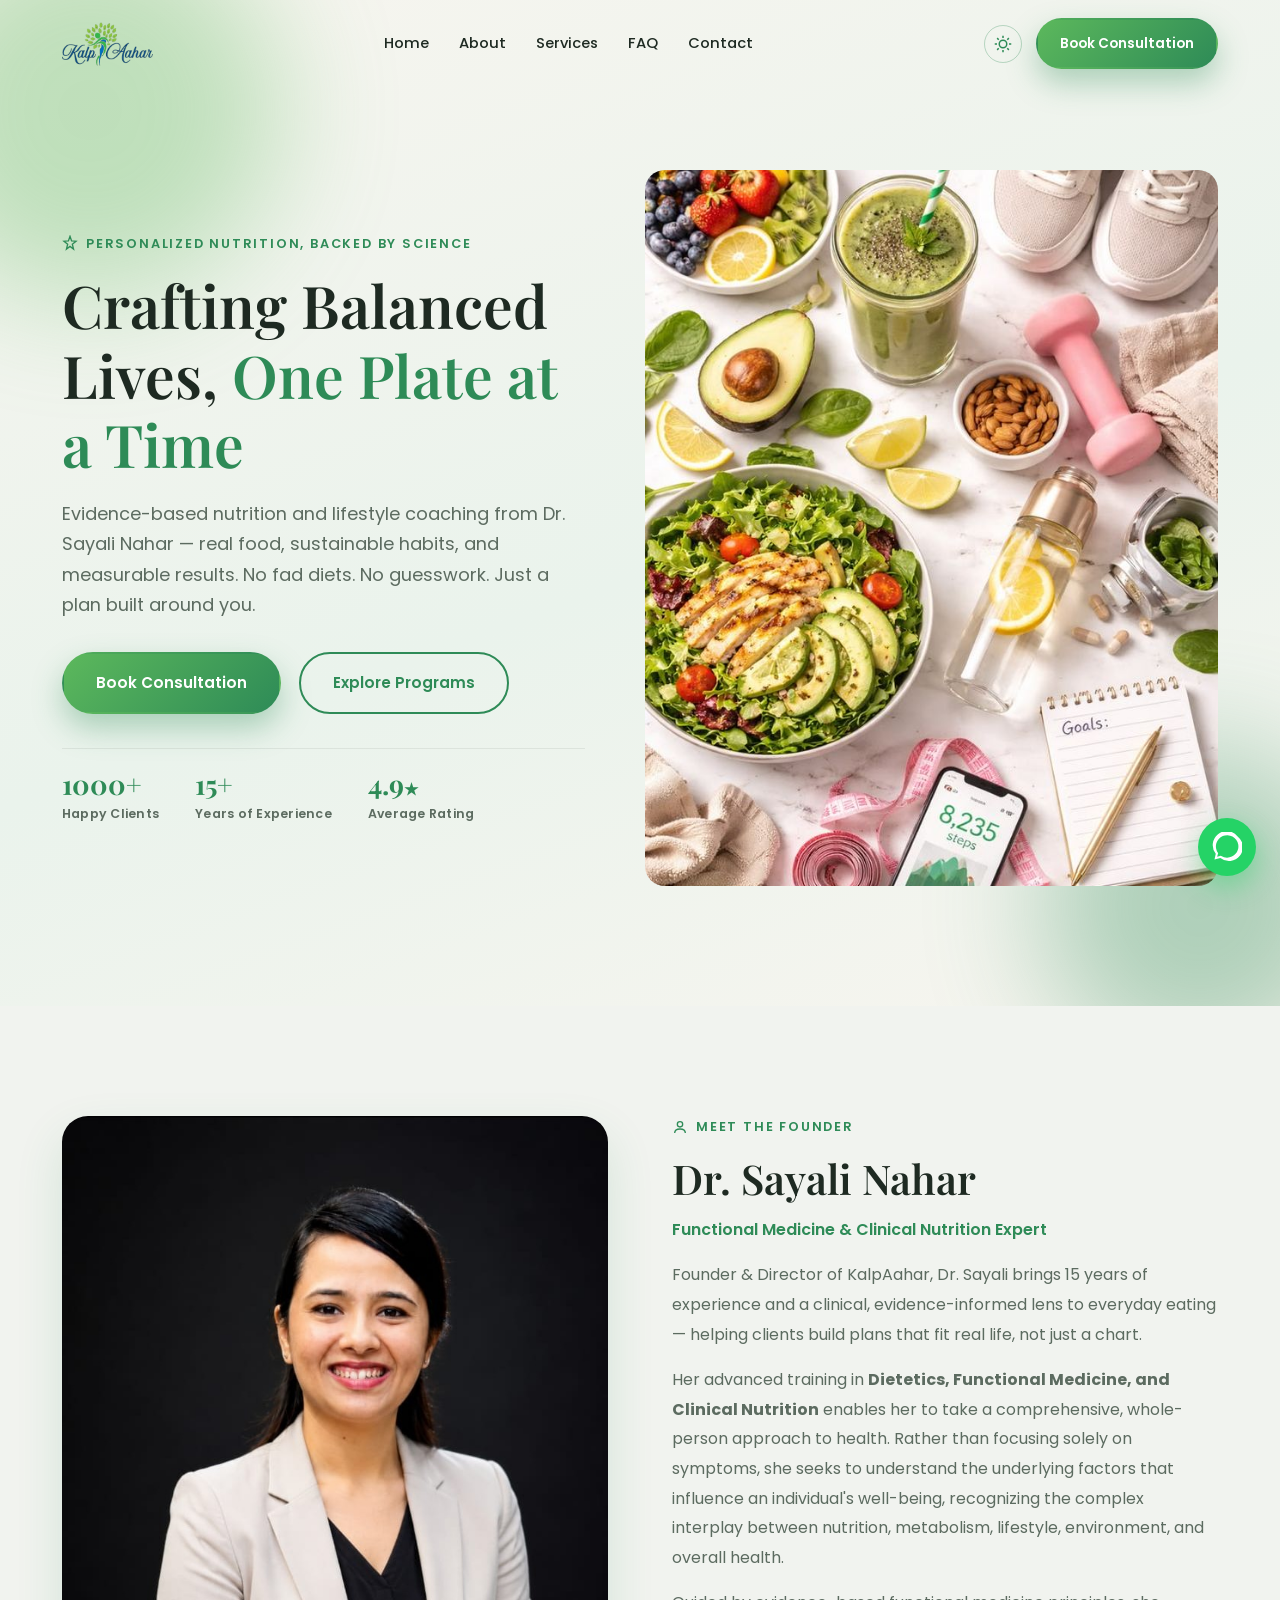
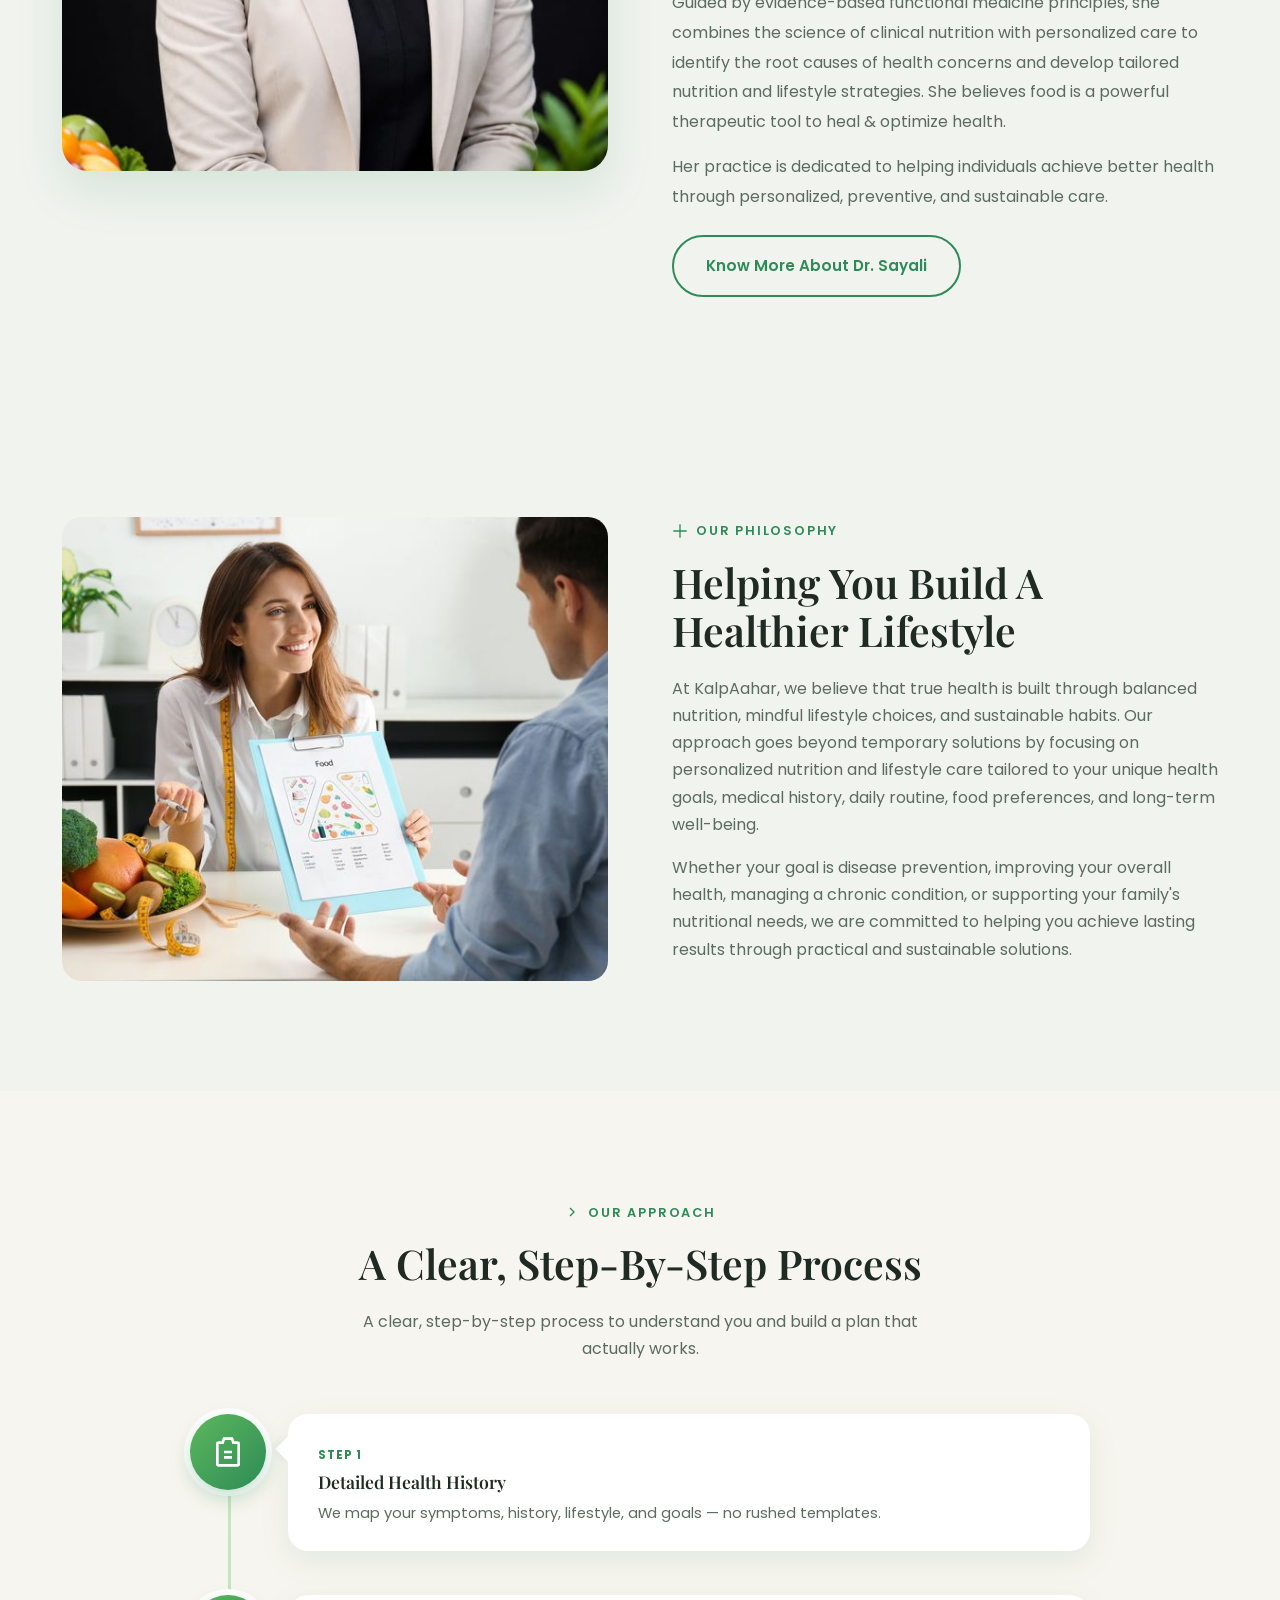
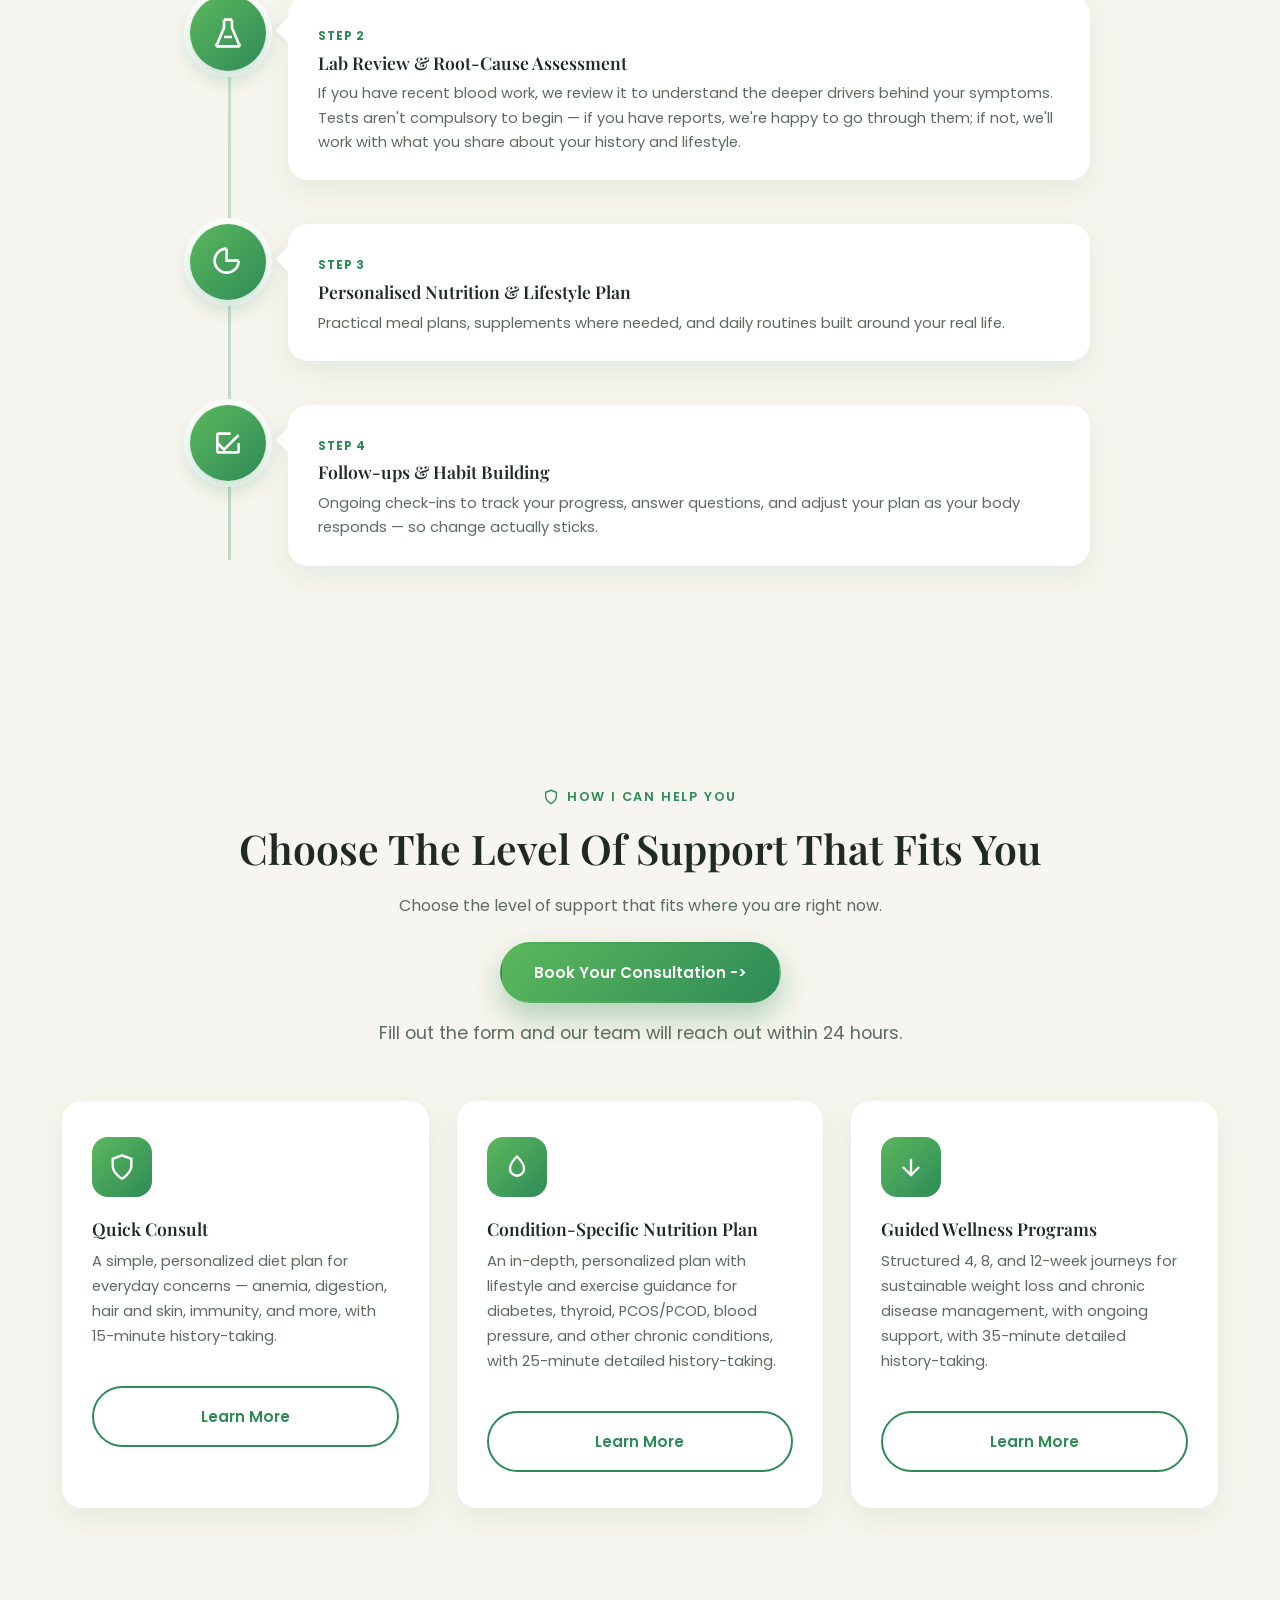
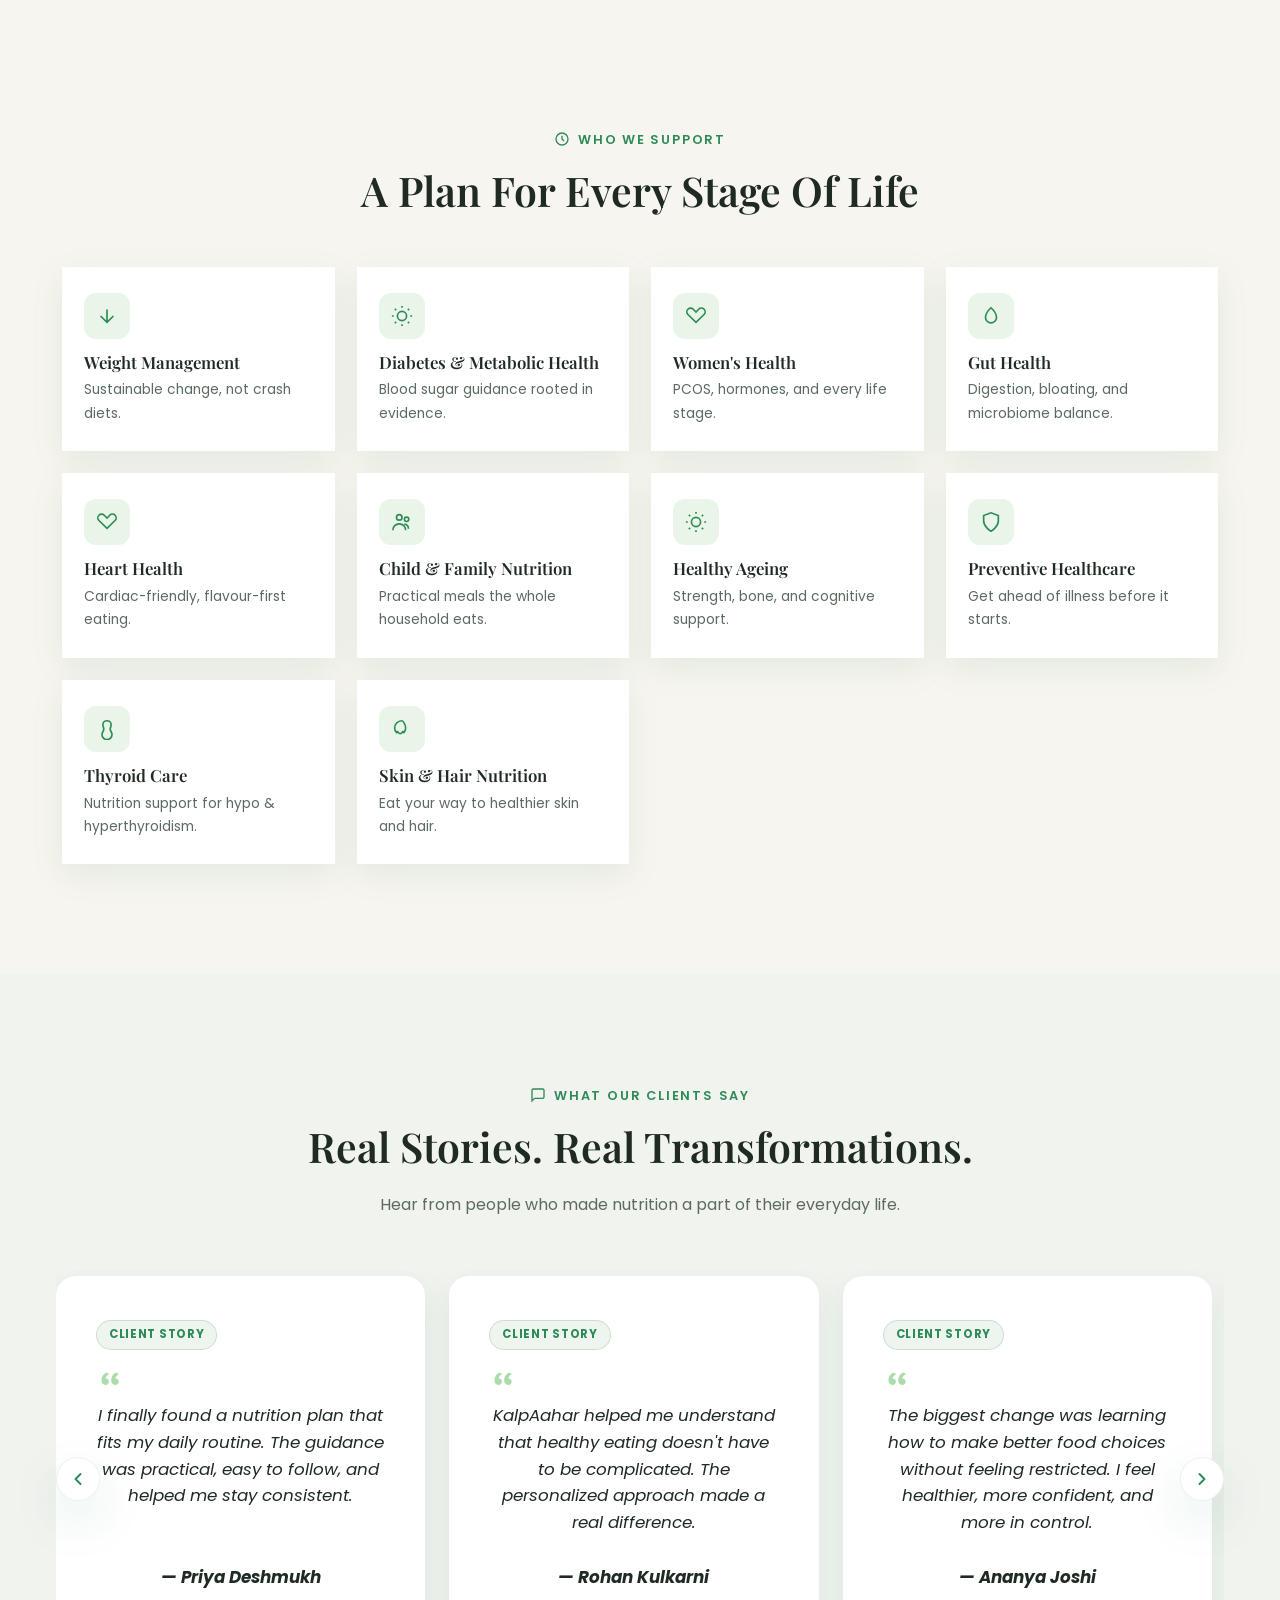
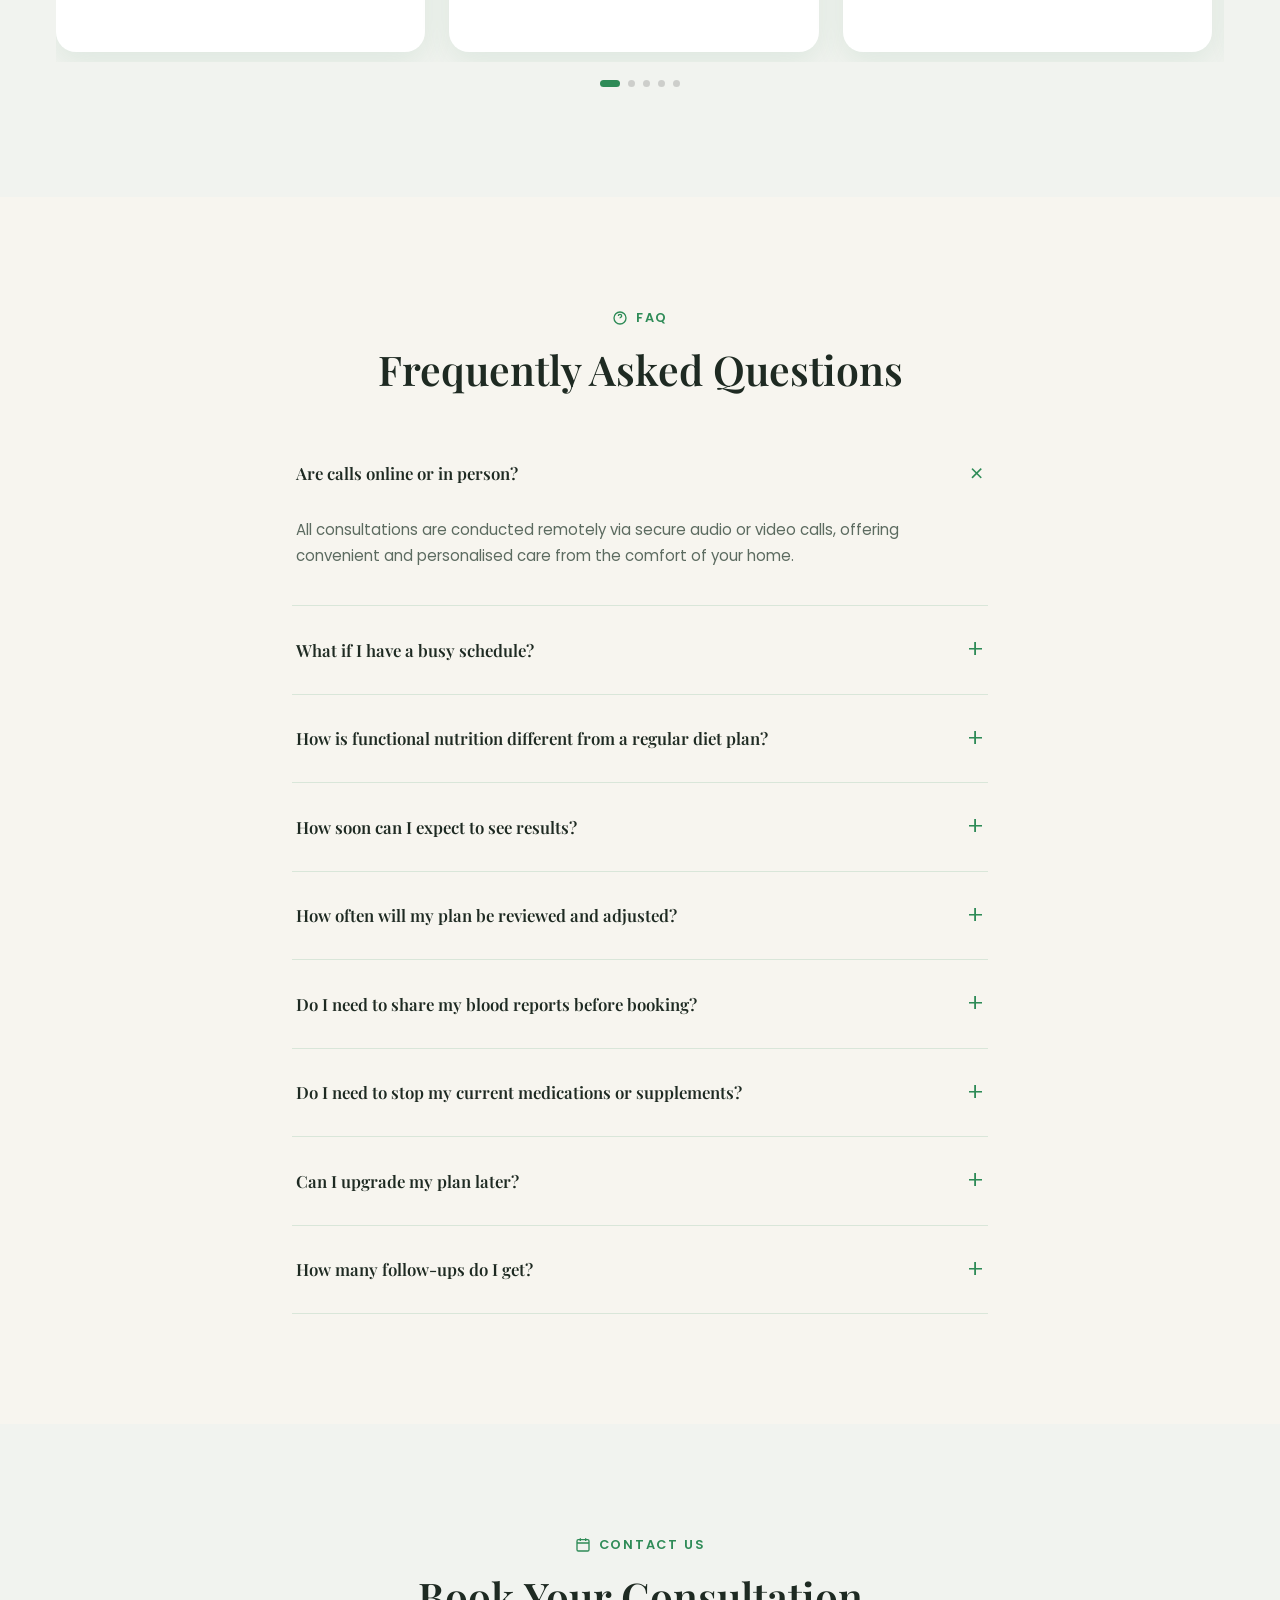
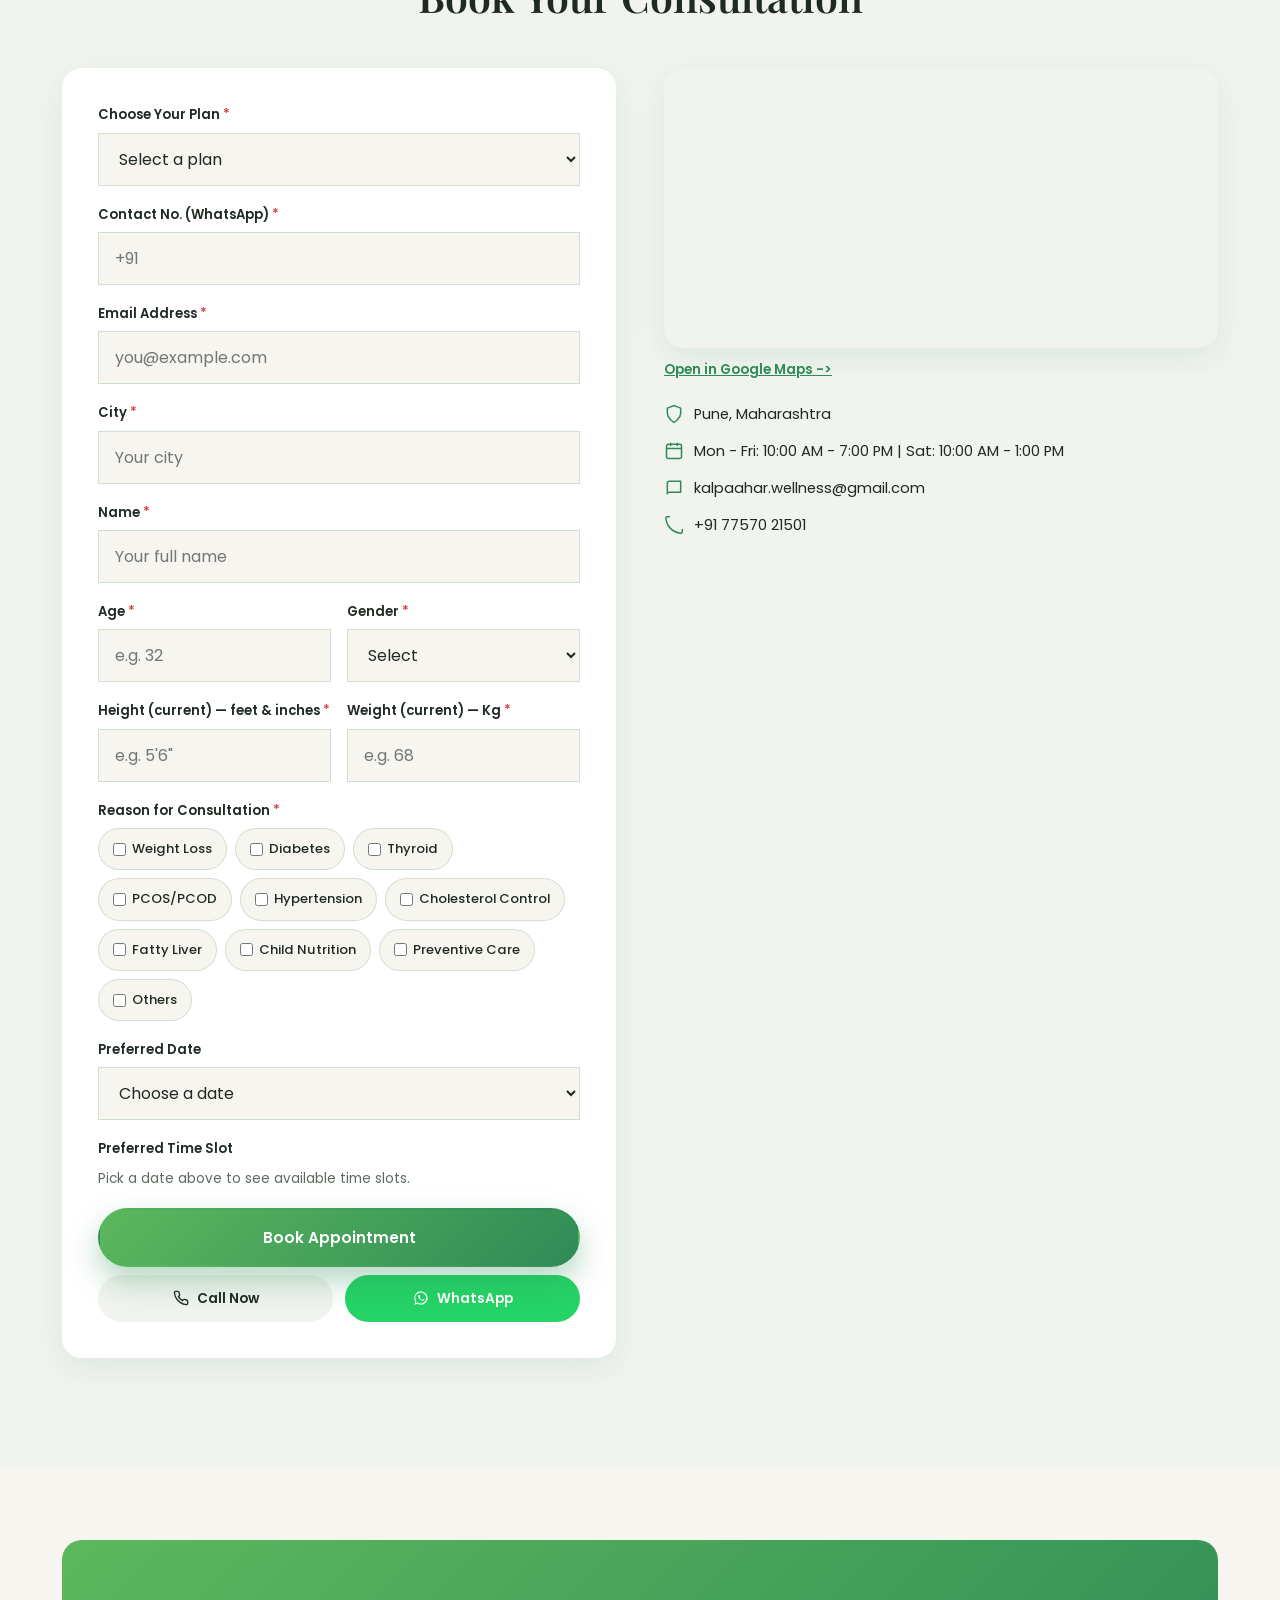
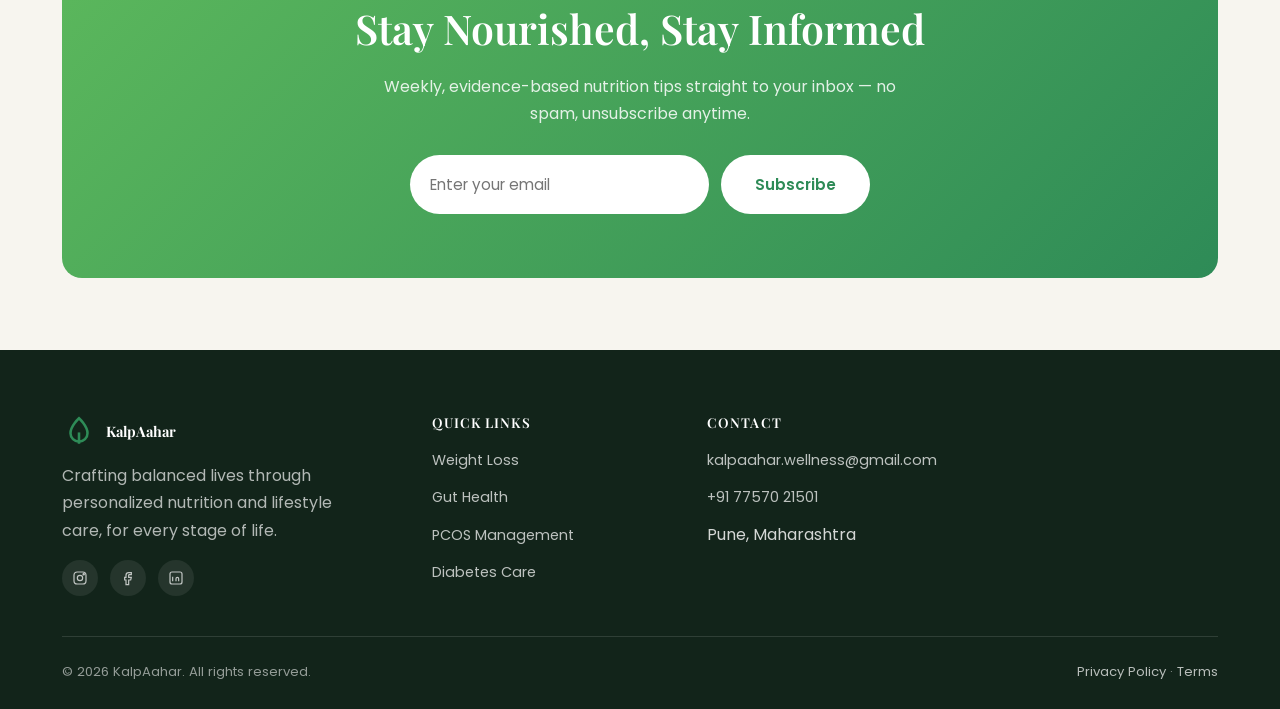
==== index.html @ 69e4af53 "Fix mobile contact button spacing" ====
﻿<!DOCTYPE html>
<html lang="en">
<head>
<meta name="google-site-verification" content="obpzUJVctP7JI_x7yVtyXcJ7GNA98G1rPqeov-I59ZY" />
<meta charset="UTF-8">
<meta name="viewport" content="width=device-width, initial-scale=1.0">
<title>KalpAahar | Dr. Sayali Nahar | Clinical Nutrition &amp; Lifestyle Care in Pune</title>
<meta name="description" content="KalpAahar, led by Dr. Sayali Nahar, offers personalized clinical nutrition and lifestyle care in Pune for weight management, PCOS, diabetes, thyroid, gut health and women's health.">
<meta name="theme-color" content="#2E8B57">
<link rel="preconnect" href="https://fonts.googleapis.com">
<link href="https://fonts.googleapis.com/css2?family=Playfair+Display:ital,wght@0,500;0,600;0,700;1,600&family=Poppins:wght@300;400;500;600;700&display=swap" rel="stylesheet">
<style>
/* =========================================================
   KALPAAHAR &#8212; Premium Wellness Clinic Template
   Palette: soft green + emerald + beige, glassmorphism, 20px radius
   Display: Playfair Display | Body: Poppins
   ========================================================= */
:root{
  --green:#5CB85C;
  --emerald:#2E8B57;
  --beige:#F7F5EF;
  --grey:#F1F3EF;
  --ink:#1E2A22;
  --ink-soft:#5C6B60;
  --white:#FFFFFF;
  --radius:20px;
  --shadow:0 20px 48px rgba(46,139,87,0.14);
  --shadow-soft:0 10px 30px rgba(46,139,87,0.10);
  --glass:rgba(255,255,255,0.55);
  --glass-border:rgba(255,255,255,0.65);
  --bg:var(--beige);
  --surface:var(--white);
  --surface-alt:var(--grey);
  --maxw:1220px;
  color-scheme: light;
}
[data-theme="dark"]{
  --bg:#0f1710;
  --surface:#152119;
  --surface-alt:#111a14;
  --ink:#EAF2EA;
  --ink-soft:#A9BCAC;
  --glass:rgba(255,255,255,0.06);
  --glass-border:rgba(255,255,255,0.10);
  --shadow:0 20px 48px rgba(0,0,0,0.45);
  color-scheme: dark;
}
*,*::before,*::after{ box-sizing:border-box; }
html{ scroll-behavior:auto; }
body{
  margin:0; background:var(--bg); color:var(--ink);
  font-family:'Poppins',sans-serif; line-height:1.7; font-size:16px;
  transition:background .35s ease, color .35s ease;
  -webkit-font-smoothing:antialiased;
}
img{ max-width:100%; display:block; }
a{ color:inherit; text-decoration:none; }
ul{ list-style:none; margin:0; padding:0; }
h1,h2,h3,h4{ font-family:'Playfair Display',serif; color:var(--ink); line-height:1.18; margin:0 0 .5em; font-weight:600; }
h1{ font-size:clamp(2.4rem,4.6vw,3.8rem); }
h2{ font-size:clamp(1.9rem,3.2vw,2.7rem); }
h3{ font-size:1.3rem; }
p{ margin:0 0 1em; color:var(--ink-soft); }
.container{ max-width:var(--maxw); margin:0 auto; padding:0 32px; }
section{ padding:110px 0; position:relative; overflow:hidden; }
section.tight{ padding:72px 0; }
@media (max-width:768px){
  .container{ padding:0 20px; }
  section{ padding:64px 0; }
  section.tight{ padding:44px 0; }
}
@media (max-width:480px){
  .container{ padding:0 16px; }
  section{ padding:48px 0; }
}
.section-alt{ background:var(--surface-alt); }
.eyebrow{ display:inline-flex; align-items:center; gap:8px; font-weight:600; font-size:.8rem; letter-spacing:.14em; text-transform:uppercase; color:var(--emerald); margin-bottom:16px; }
.eyebrow svg{ width:16px; height:16px; }
.lede{ font-size:1.1rem; max-width:600px; color:var(--ink-soft); }
.center{ text-align:center; }
.center .lede{ margin-left:auto; margin-right:auto; }
/* ---------- buttons ---------- */
.btn{
  position:relative; overflow:hidden;
  display:inline-flex; align-items:center; gap:10px;
  padding:16px 32px; border-radius:999px; font-weight:600; font-size:.95rem;
  border:2px solid transparent; cursor:pointer; font-family:'Poppins',sans-serif;
  transition:transform .25s ease, box-shadow .25s ease, background .25s ease, color .25s ease;
}
.btn:hover{ transform:translateY(-3px); }
.btn-primary{ background:linear-gradient(135deg,var(--green),var(--emerald)); color:#fff; box-shadow:0 14px 30px rgba(46,139,87,.35); }
.btn-primary:hover{ box-shadow:0 18px 38px rgba(46,139,87,.45); }
.btn-outline{ background:transparent; border-color:var(--emerald); color:var(--emerald); }
.btn-outline:hover{ background:var(--emerald); color:#fff; }
.btn-outline-light{ background:transparent; border-color:rgba(255,255,255,.6); color:#fff; }
.btn-outline-light:hover{ background:rgba(255,255,255,.15); }
.btn-block{ width:100%; justify-content:center; }
.ripple{ position:absolute; border-radius:50%; background:rgba(255,255,255,.5); transform:scale(0); animation:rippleAnim .6s ease-out; pointer-events:none; }
@keyframes rippleAnim{ to{ transform:scale(3); opacity:0; } }
/* ---------- Know More full page ---------- */
.know-more-page{
  display:none; position:fixed; inset:0; z-index:999;
  background:var(--bg,#fff); overflow-y:auto; -webkit-overflow-scrolling:touch;
}
.know-more-page.open{ display:block; }
.km-page-inner{ max-width:820px; margin:0 auto; padding:120px 24px 80px; }
.km-page-inner .checklist li,
.km-page-inner .doctor-affil,
.km-page-inner .doctor-cred-strip .cred{ opacity:1; transform:none; }
/* ---------- award pics on main page ---------- */
.award-pics-main{ margin-top:28px; }
.award-pics-grid{ display:grid; grid-template-columns:1fr 1fr; gap:20px; margin-top:16px; }
.award-pics-grid .img-wrap{ aspect-ratio:4/3.6; border-radius:var(--radius,14px); box-shadow:var(--shadow-soft); }
.award-pics-grid img{ width:100%; height:100%; object-fit:cover; border-radius:var(--radius,14px); display:block; }
@media (max-width:640px){ .award-pics-grid{ grid-template-columns:1fr; } .award-pics-grid .img-wrap{ aspect-ratio:4/3; } }
/* ---------- glass card ---------- */
.glass{
  background:var(--glass); backdrop-filter:blur(16px); -webkit-backdrop-filter:blur(16px);
  border:1px solid var(--glass-border); border-radius:var(--radius); box-shadow:var(--shadow-soft);
}
/* ---------- reveal animations ---------- */
.reveal{ opacity:1; transform:none; transition:opacity .8s cubic-bezier(.2,.7,.2,1), transform .8s cubic-bezier(.2,.7,.2,1); }
.reveal-left{ opacity:1; transform:none; transition:opacity .8s ease, transform .8s ease; }
.reveal-right{ opacity:1; transform:none; transition:opacity .8s ease, transform .8s ease; }
html.js-anim .reveal{ opacity:0; transform:translateY(34px); }
html.js-anim .reveal-left{ opacity:0; transform:translateX(-50px); }
html.js-anim .reveal-right{ opacity:0; transform:translateX(50px); }
.reveal.in-view, .reveal-left.in-view, .reveal-right.in-view{ opacity:1!important; transform:none!important; }
/* ---------- image skeleton / lazy ---------- */
.img-wrap{ position:relative; overflow:hidden; background:var(--grey); border-radius:var(--radius); }
html.js-anim .img-wrap:not(.loaded){ background:linear-gradient(90deg,var(--grey) 25%,#e7ebe4 37%,var(--grey) 63%); background-size:400% 100%; animation:shimmer 1.4s ease infinite; }
.img-wrap.loaded{ animation:none; background:none; }
.img-wrap img{ width:100%; height:100%; object-fit:cover; opacity:1; transition:opacity .5s ease, transform .6s ease; }
html.js-anim .img-wrap img{ opacity:0; }
html.js-anim .img-wrap.loaded img{ opacity:1; }
.img-wrap.zoom:hover img{ transform:scale(1.08); }
@keyframes shimmer{ 0%{ background-position:200% 0; } 100%{ background-position:-200% 0; } }
/* ---------- floating blobs ---------- */
.blob{ position:absolute; border-radius:50%; filter:blur(60px); opacity:.35; z-index:0; animation:floatBlob 9s ease-in-out infinite; }
@keyframes floatBlob{ 0%,100%{ transform:translate(0,0) scale(1); } 50%{ transform:translate(20px,-24px) scale(1.08); } }
/* ---------- header ---------- */
header.site-header{
  position:fixed; top:0; left:0; right:0; z-index:1250;
  padding:18px 0; transition:background .35s ease, box-shadow .35s ease, padding .3s ease;
  background:transparent;
}
header.site-header.scrolled{ background:var(--glass); backdrop-filter:blur(16px); box-shadow:0 6px 24px rgba(30,42,34,.08); padding:12px 0; }
.nav-wrap{ display:flex; align-items:center; justify-content:space-between; }
.brand{ display:flex; align-items:center; gap:10px; font-family:'Playfair Display',serif; font-weight:700; font-size:1.4rem; color:var(--ink); }
.brand svg{ width:34px; height:34px; color:var(--emerald); }
.nav-links{ display:flex; align-items:center; gap:30px; }
.nav-links a{ font-size:.92rem; font-weight:500; color:var(--ink); position:relative; padding:4px 0; }
.nav-links a::after{ content:''; position:absolute; left:0; bottom:-2px; width:0; height:2px; background:var(--emerald); transition:width .25s ease; }
.nav-links a:hover::after{ width:100%; }
.nav-right{ display:flex; align-items:center; gap:14px; }
.theme-toggle{ width:38px; height:38px; border-radius:50%; border:1.5px solid rgba(46,139,87,.3); background:transparent; display:flex; align-items:center; justify-content:center; cursor:pointer; color:var(--emerald); }
.nav-toggle{ display:none; background:none; border:none; cursor:pointer; width:32px; height:24px; position:relative; z-index:1201; }
.nav-check{ display:none; }
.nav-toggle span{ position:absolute; left:0; right:0; height:2.4px; background:var(--ink); border-radius:2px; transition:all .3s ease; }
.nav-toggle span:nth-child(1){ top:0; } .nav-toggle span:nth-child(2){ top:10px; } .nav-toggle span:nth-child(3){ top:20px; }
.nav-toggle.active span:nth-child(1){ top:10px; transform:rotate(45deg); }
.nav-toggle.active span:nth-child(2){ opacity:0; }
.nav-toggle.active span:nth-child(3){ top:10px; transform:rotate(-45deg); }
#navCheck:checked ~ header .nav-toggle span:nth-child(1){ top:10px; transform:rotate(45deg); }
#navCheck:checked ~ header .nav-toggle span:nth-child(2){ opacity:0; }
#navCheck:checked ~ header .nav-toggle span:nth-child(3){ top:10px; transform:rotate(-45deg); }
/* ---------- mobile slide-in menu ---------- */
.mobile-nav-overlay{
  position:fixed; inset:0; background:rgba(0,0,0,.4);
  opacity:0; visibility:hidden; transition:opacity .35s ease, visibility .35s ease;
  z-index:1198;
}
.mobile-nav-overlay.open{ opacity:1; visibility:visible; }
#navCheck:checked ~ .mobile-nav-overlay{ opacity:1; visibility:visible; }
.mobile-nav{
  position:fixed; top:0; right:0; height:100%; width:min(78vw,320px);
  background:var(--surface); z-index:1199;
  transform:translateX(100%);
  transition:transform .35s cubic-bezier(.4,0,.2,1);
  box-shadow:-8px 0 30px rgba(0,0,0,.15);
  display:flex; flex-direction:column;
  padding:90px 0 30px;
  overflow-y:auto;
}
.mobile-nav.open{ transform:translateX(0); }
#navCheck:checked ~ #mobileNav{ transform:translateX(0); }
#navCheck:checked ~ #mobileNav a{ opacity:1; transform:translateX(0); }
.mobile-nav a{
  padding:16px 32px; font-size:1rem; font-weight:500; color:var(--ink);
  border-bottom:1px solid rgba(0,0,0,.06);
  opacity:0; transform:translateX(20px);
  transition:opacity .35s ease, transform .35s ease;
}
.mobile-nav.open a{ opacity:1; transform:translateX(0); }
.mobile-nav.open a:nth-child(1){ transition-delay:.05s; }
.mobile-nav.open a:nth-child(2){ transition-delay:.1s; }
.mobile-nav.open a:nth-child(3){ transition-delay:.15s; }
.mobile-nav.open a:nth-child(4){ transition-delay:.2s; }
.mobile-nav.open a:nth-child(5){ transition-delay:.25s; }
.mobile-nav.open a:nth-child(6){ transition-delay:.3s; }
.mobile-nav.open a:nth-child(7){ transition-delay:.35s; }
.mobile-nav.open a:nth-child(8){ transition-delay:.4s; }
.mobile-nav.open a:nth-child(9){ transition-delay:.45s; }
@media (max-width:980px){
  .nav-links{ display:none; }
  .nav-toggle{ display:block; }
  .nav-right .btn.btn-primary{ display:none; }
}
@media (min-width:981px){
  .mobile-nav, .mobile-nav-overlay{ display:none; }
}
/* ---------- hero ---------- */
.hero{ padding:170px 0 120px; background:linear-gradient(160deg,var(--beige) 0%,#EAF3EC 55%,var(--beige) 100%); }
[data-theme="dark"] .hero{ background:linear-gradient(160deg,var(--bg) 0%,#132018 55%,var(--bg) 100%); }
.hero .container{ display:grid; grid-template-columns:1.05fr .95fr; gap:60px; align-items:center; position:relative; z-index:1; }
.hero h1{ margin-bottom:20px; }
.hero h1 em{ font-style:italic; color:var(--emerald); }
.hero-ctas{ display:flex; gap:18px; margin:32px 0 8px; flex-wrap:wrap; }
.hero-art{ position:relative; }
.hero-art .img-wrap{ aspect-ratio:4/5; }
.floating-card{
  position:absolute; display:flex; align-items:center; gap:12px; padding:14px 18px;
  border-radius:var(--radius-sm); font-size:.85rem; font-weight:600; color:var(--ink);
  animation:floatCard 5s ease-in-out infinite;
}
.floating-card svg{ width:20px; height:20px; color:var(--green); flex-shrink:0; }
.fc-1{ top:8%; left:-8%; animation-delay:0s; }
.fc-2{ bottom:22%; right:-10%; animation-delay:1.2s; }
.fc-3{ bottom:4%; left:2%; animation-delay:2.4s; }
@keyframes floatCard{ 0%,100%{ transform:translateY(0); } 50%{ transform:translateY(-12px); } }
@media (max-width:980px){
  .hero .container{ grid-template-columns:1fr; }
  .hero-art{ order:-1; max-width:380px; margin:0 auto 30px; }
  .floating-card{ position:static; margin:8px auto; width:fit-content; animation:none; }
  .fc-1,.fc-2,.fc-3{ position:static; }
}
@media (max-width:768px){
  .hero{ padding:96px 0 50px; }
}
@media (max-width:480px){
  .hero{ padding:88px 0 40px; }
  .hero-ctas .btn{ width:100%; justify-content:center; }
}
/* ---------- trust strip ---------- */
.trust-row{ display:grid; grid-template-columns:repeat(5,1fr); gap:24px; }
.trust-item{ display:flex; flex-direction:column; align-items:center; text-align:center; gap:12px; }
.trust-icon{ width:58px; height:58px; border-radius:50%; background:var(--surface-alt); display:flex; align-items:center; justify-content:center; color:var(--emerald); }
.trust-icon svg{ width:26px; height:26px; }
.trust-item span{ font-size:.86rem; font-weight:600; color:var(--ink); }
@media (max-width:900px){ .trust-row{ grid-template-columns:repeat(2,1fr); } }
/* ---------- about ---------- */
.two-col{ display:grid; grid-template-columns:1fr 1fr; gap:64px; align-items:center; }
.two-col .img-wrap{ aspect-ratio:4/3.4; }
.feature-mini-grid{ display:grid; grid-template-columns:repeat(2,1fr); gap:18px; margin:28px 0; }
.feature-mini{ padding:20px; border-radius:var(--radius-sm); background:var(--surface-alt); display:flex; align-items:flex-start; gap:12px; }
.feature-mini svg{ width:22px; height:22px; color:var(--green); flex-shrink:0; margin-top:2px; }
.feature-mini strong{ font-size:.92rem; display:block; color:var(--ink); }
@media (max-width:900px){ .two-col{ grid-template-columns:1fr; } .feature-mini-grid{ grid-template-columns:1fr; } }
/* ---------- services ---------- */
.service-grid{ display:grid; grid-template-columns:repeat(3,1fr); gap:28px; }
.service-card{ background:var(--surface); border-radius:var(--radius); padding:36px 30px; box-shadow:var(--shadow-soft); transition:transform .3s ease, box-shadow .3s ease; }
.service-card:hover{ transform:translateY(-8px); box-shadow:var(--shadow); }
.service-icon{ width:60px; height:60px; border-radius:16px; background:linear-gradient(135deg,var(--green),var(--emerald)); display:flex; align-items:center; justify-content:center; margin-bottom:22px; }
.service-icon svg{ width:28px; height:28px; color:#fff; }
.service-card h3{ font-size:1.1rem; }
.service-card p{ font-size:.92rem; }
.service-card a.link{ display:inline-flex; align-items:center; gap:6px; font-weight:600; color:var(--emerald); font-size:.88rem; margin-top:6px; }
/* Condition tag chips inside service cards */
.service-tags{ display:flex; flex-wrap:wrap; gap:8px; margin-top:18px; }
.service-tags span{ background:rgba(46,125,50,.08); color:var(--emerald); border:1px solid rgba(46,125,50,.18); font-size:.76rem; font-weight:600; padding:5px 12px; border-radius:999px; white-space:nowrap; }
.service-includes{ font-size:.82rem; font-weight:700; color:var(--emerald); text-transform:uppercase; letter-spacing:.04em; margin-top:20px; margin-bottom:6px; }
.service-includes-text{ font-size:.88rem; color:var(--ink-soft,#555); margin-bottom:4px; }
.service-forwho{ font-size:.82rem; font-weight:700; color:var(--emerald); text-transform:uppercase; letter-spacing:.04em; margin-top:18px; margin-bottom:8px; }
.service-list{ list-style:none; margin:0; padding:0; display:flex; flex-direction:column; gap:6px; }
.service-list li{ font-size:.88rem; padding-left:20px; position:relative; line-height:1.4; }
.service-list li::before{ content:""; position:absolute; left:0; top:.55em; width:7px; height:7px; border-radius:50%; background:var(--green); }
.service-duration{ font-size:.85rem; font-weight:600; margin-top:16px; color:var(--ink); }
.service-pricing-list li{ padding-left:0; display:flex; align-items:center; justify-content:space-between; gap:12px; font-weight:600; }
.service-pricing-list li::before{ content:none; }
.service-price-inline{ color:var(--emerald); font-weight:800; white-space:nowrap; }
.service-pricing-list li em{ font-style:normal; font-weight:500; font-size:.78rem; color:var(--ink-soft,#666); }
.service-card .btn{ margin-top:22px; width:100%; justify-content:center; }
.service-price{ font-size:1.3rem; font-weight:800; color:var(--emerald); margin:4px 0 10px; }
.service-price span{ font-size:.78rem; font-weight:600; color:var(--ink-soft,#666); text-transform:none; letter-spacing:0; margin-left:6px; }
/* Carousel wrapper + arrows (mobile/tablet swipe view) */
.service-carousel-wrap{ position:relative; }
.carousel-arrow{ display:none; position:absolute; top:50%; transform:translateY(-50%); width:44px; height:44px; border-radius:50%; background:#fff; box-shadow:var(--shadow); border:1px solid rgba(0,0,0,.06); align-items:center; justify-content:center; cursor:pointer; z-index:5; transition:background .2s ease; }
.carousel-arrow:hover{ background:#f4f4f4; }
.carousel-arrow svg{ width:20px; height:20px; color:var(--emerald); }
.carousel-arrow.prev{ left:-6px; }
.carousel-arrow.next{ right:-6px; }
.service-dots{ display:none; justify-content:center; gap:8px; margin-top:18px; }
.service-dots span{ width:7px; height:7px; border-radius:50%; background:rgba(0,0,0,.15); transition:background .2s ease, width .2s ease; }
.service-dots span.active{ background:var(--emerald); width:20px; border-radius:4px; }
/* Testimonials &#8212; swipeable on all screen sizes */
.testi-carousel-wrap{ position:relative; }
.testi-carousel-wrap .carousel-arrow{ display:flex; }
.testi-grid{
  display:flex;
  overflow-x:auto;
  scroll-snap-type:x mandatory;
  gap:24px;
  padding:6px 6px 10px;
  margin:0 -6px;
  -webkit-overflow-scrolling:touch;
  scrollbar-width:none;
}
.testi-grid::-webkit-scrollbar{ display:none; }
.testi-card{
  flex:0 0 calc(33.333% - 16px); scroll-snap-align:start;
  background:var(--surface); border-radius:var(--radius); padding:34px 30px; box-shadow:var(--shadow-soft);
  display:flex; flex-direction:column; transition:transform .3s ease, box-shadow .3s ease;
}
.testi-card:hover{ transform:translateY(-6px); box-shadow:var(--shadow); }
.testi-label{ font-size:.72rem; font-weight:700; text-transform:uppercase; letter-spacing:.06em; color:var(--emerald); background:rgba(46,125,50,.08); border:1px solid rgba(46,125,50,.18); border-radius:999px; padding:4px 12px; display:inline-block; width:fit-content; }
.testi-quote{ width:26px; height:26px; color:var(--green); opacity:.5; margin-top:16px; }
.testi-text{ font-size:.94rem; line-height:1.6; font-style:italic; margin-top:10px; flex:1; }
.testi-name{ font-size:.85rem; font-weight:700; color:var(--emerald); margin-top:18px; }
#testiDots{ display:flex; }
@media (max-width:980px){
  .testi-card{ flex:0 0 calc(50% - 12px); }
}
@media (max-width:620px){
  .testi-card{ flex:0 0 100%; padding:28px 24px; }
}
@media (max-width:980px){ .service-grid{ grid-template-columns:1fr 1fr; } }
@media (max-width:620px){
  .service-grid{
    display:flex;
    grid-template-columns:none;
    overflow-x:auto;
    scroll-snap-type:x mandatory;
    gap:16px;
    padding:6px 6px 10px;
    margin:0 -6px;
    -webkit-overflow-scrolling:touch;
    scrollbar-width:none;
  }
  .service-grid::-webkit-scrollbar{ display:none; }
  .service-grid .service-card{ flex:0 0 100%; scroll-snap-align:center; padding:30px 24px; }
  .service-carousel-wrap .carousel-arrow{ display:flex; }
  .service-dots{ display:flex; }
}
/* Our Approach &#8212; vertical timeline */
.approach-timeline{ position:relative; max-width:900px; margin:0 auto; }
.approach-timeline::before{
  content:''; position:absolute; top:6px; bottom:6px; left:38px;
  width:3px; border-radius:3px; background:linear-gradient(180deg,var(--green),var(--emerald));
  opacity:.28;
}
.approach-row{ position:relative; display:grid; grid-template-columns:76px 1fr; align-items:start; margin-bottom:44px; }
.approach-row:last-child{ margin-bottom:0; }
.approach-icon-wrap{ position:relative; z-index:1; display:flex; justify-content:center; }
.approach-icon{
  width:76px; height:76px; border-radius:50%;
  background:linear-gradient(135deg,var(--green),var(--emerald)); color:#fff;
  display:flex; align-items:center; justify-content:center;
  box-shadow:0 8px 20px rgba(46,139,87,.28), 0 0 0 6px var(--surface);
  transition:transform .3s ease;
}
.approach-icon svg{ width:32px; height:32px; }
.approach-row:hover .approach-icon{ transform:scale(1.08) rotate(-4deg); }
.approach-content{
  background:var(--surface); border-radius:var(--radius); padding:26px 30px;
  box-shadow:var(--shadow-soft); margin-left:22px; position:relative;
  transition:transform .3s ease, box-shadow .3s ease;
}
.approach-content::before{
  content:''; position:absolute; top:26px; left:-9px; width:18px; height:18px;
  background:var(--surface); transform:rotate(45deg); box-shadow:-3px 3px 6px rgba(0,0,0,.04);
}
.approach-row:hover .approach-content{ transform:translateX(6px); box-shadow:var(--shadow); }
.approach-step-label{
  display:inline-block; font-size:.72rem; font-weight:700; letter-spacing:.08em; text-transform:uppercase;
  color:var(--emerald); margin-bottom:6px;
}
.approach-content h3{ font-size:1.1rem; margin-bottom:8px; }
.approach-content p{ font-size:.92rem; color:var(--ink-soft); line-height:1.65; margin:0; }
@media (max-width:620px){
  .approach-timeline::before{ left:28px; }
  .approach-row{ grid-template-columns:56px 1fr; margin-bottom:32px; }
  .approach-icon{ width:56px; height:56px; box-shadow:0 6px 14px rgba(46,139,87,.25), 0 0 0 4px var(--surface); }
  .approach-icon svg{ width:24px; height:24px; }
  .approach-content{ padding:20px 20px; margin-left:14px; }
  .approach-content::before{ top:20px; }
}
/* ---------- how it works steps ---------- */
.step-grid{ display:grid; grid-template-columns:repeat(3,1fr); gap:36px; text-align:center; }
.step-num{ width:52px; height:52px; border-radius:50%; background:linear-gradient(135deg,var(--green),var(--emerald)); color:#fff; display:flex; align-items:center; justify-content:center; font-family:'Playfair Display',serif; font-weight:700; font-size:1.2rem; margin:0 auto 18px; box-shadow:0 10px 22px rgba(46,139,87,.3); }
.step-grid h3{ margin-bottom:8px; }
.step-grid p{ font-size:.92rem; max-width:280px; margin:0 auto; }
@media (max-width:820px){ .step-grid{ grid-template-columns:1fr; } }
/* ---------- who we support grid ---------- */
.support-grid{ display:grid; grid-template-columns:repeat(4,1fr); gap:22px; }
.support-card{ background:var(--surface); border-radius:var(--radius-sm); padding:26px 22px; box-shadow:var(--shadow-soft); transition:transform .3s ease, box-shadow .3s ease; }
.support-card:hover{ transform:translateY(-6px); box-shadow:var(--shadow); }
.support-icon{ width:46px; height:46px; border-radius:12px; background:rgba(92,184,92,.14); display:flex; align-items:center; justify-content:center; margin-bottom:14px; color:var(--emerald); }
.support-icon svg{ width:22px; height:22px; }
.support-card h3{ font-size:1.05rem; margin-bottom:6px; }
.support-card p{ font-size:.86rem; margin:0; }
@media (max-width:980px){ .support-grid{ grid-template-columns:1fr 1fr; } }
@media (max-width:560px){ .support-grid{ grid-template-columns:1fr; } }
/* ---------- why choose us ---------- */
.checklist{ display:grid; gap:14px; margin:24px 0 32px; }
.checklist li{ display:flex; align-items:center; gap:12px; font-weight:500; font-size:.98rem; }
.checklist li svg{ width:22px; height:22px; color:#fff; background:var(--green); border-radius:50%; padding:4px; flex-shrink:0; }
.stats-grid{ display:grid; grid-template-columns:repeat(3,1fr); gap:24px; margin-top:20px; }
.stat-box{ text-align:center; padding:26px 16px; border-radius:var(--radius-sm); background:var(--surface); box-shadow:var(--shadow-soft); }
.stat-num{ font-family:'Playfair Display',serif; font-size:2.4rem; font-weight:700; color:var(--emerald); }
.stat-label{ font-size:.85rem; color:var(--ink-soft); font-weight:600; margin-top:4px; }
@media (max-width:900px){ .stats-grid{ grid-template-columns:1fr; } }
/* ---------- programs / pricing ---------- */
.price-grid{ display:grid; grid-template-columns:repeat(3,1fr); gap:28px; }
.price-card{ position:relative; background:var(--surface); border-radius:var(--radius); padding:40px 32px; box-shadow:var(--shadow-soft); text-align:center; border:2px solid transparent; transition:transform .3s ease, box-shadow .3s ease, border-color .3s ease; }
.price-card:hover{ transform:translateY(-8px); box-shadow:var(--shadow); }
.price-card.popular{ border-color:var(--green); transform:scale(1.04); }
.price-card .badge{ position:absolute; top:-14px; left:50%; transform:translateX(-50%); background:linear-gradient(135deg,var(--green),var(--emerald)); color:#fff; font-size:.72rem; font-weight:700; letter-spacing:.08em; text-transform:uppercase; padding:6px 16px; border-radius:999px; }
.price-amount{ font-family:'Playfair Display',serif; font-size:2.6rem; font-weight:700; color:var(--emerald); margin:16px 0; }
.price-amount span{ font-size:.9rem; color:var(--ink-soft); font-family:'Poppins',sans-serif; font-weight:500; }
.price-card ul{ text-align:left; margin:24px 0; display:grid; gap:10px; }
.price-card ul li{ display:flex; gap:8px; font-size:.9rem; color:var(--ink-soft); }
.price-card ul li svg{ width:18px; height:18px; color:var(--green); flex-shrink:0; }
@media (max-width:980px){ .price-grid{ grid-template-columns:1fr; } .price-card.popular{ transform:none; } }
/* ---------- transformation gallery ---------- */
.ba-slider{ position:relative; max-width:720px; margin:0 auto; border-radius:var(--radius); overflow:hidden; box-shadow:var(--shadow); aspect-ratio:16/10; }
.ba-slider img{ position:absolute; inset:0; width:100%; height:100%; object-fit:cover; }
.ba-after{ clip-path:inset(0 0 0 50%); }
.ba-handle{ position:absolute; top:0; bottom:0; left:50%; width:4px; background:#fff; cursor:ew-resize; transform:translateX(-2px); }
.ba-handle::after{ content:'\21D4'; position:absolute; top:50%; left:50%; transform:translate(-50%,-50%); width:44px; height:44px; background:#fff; border-radius:50%; display:flex; align-items:center; justify-content:center; font-size:20px; color:var(--emerald); box-shadow:var(--shadow-soft); }
.ba-label{ position:absolute; top:14px; padding:5px 12px; background:rgba(0,0,0,.55); color:#fff; font-size:.75rem; font-weight:600; border-radius:6px; letter-spacing:.05em; text-transform:uppercase; }
.ba-label.before{ left:14px; } .ba-label.after{ right:14px; }
.gallery-row{ display:grid; grid-template-columns:repeat(4,1fr); gap:18px; margin-top:40px; }
.gallery-row .img-wrap{ aspect-ratio:1/1; }
@media (max-width:860px){ .gallery-row{ grid-template-columns:repeat(2,1fr); } }
/* ---------- testimonials ---------- */
.testi-slider{ position:relative; max-width:760px; margin:0 auto; overflow:hidden; }
.testi-track{ display:flex; transition:transform .6s cubic-bezier(.2,.7,.2,1); }
.testi-slide{ min-width:100%; padding:0 8px; }
.testi-card{ background:var(--surface); border-radius:var(--radius); padding:44px 40px; box-shadow:var(--shadow-soft); text-align:center; }
.testi-avatar{ width:64px; height:64px; border-radius:50%; margin:0 auto 16px; overflow:hidden; border:3px solid var(--green); }
.testi-avatar img{ width:100%; height:100%; object-fit:cover; }
.testi-stars{ color:var(--green); margin-bottom:14px; letter-spacing:2px; }
.testi-card p{ font-size:1.05rem; font-style:italic; color:var(--ink); }
.testi-name{ font-weight:700; color:var(--emerald); margin-top:10px; }
.testi-dots{ display:flex; justify-content:center; gap:10px; margin-top:24px; }
.testi-dots button{ width:10px; height:10px; border-radius:50%; background:var(--surface-alt); border:none; cursor:pointer; padding:0; }
.testi-dots button.active{ background:var(--green); width:26px; border-radius:6px; transition:width .3s ease; }
/* ---------- blog ---------- */
.blog-grid{ display:grid; grid-template-columns:repeat(3,1fr); gap:28px; }
.blog-card{ background:var(--surface); border-radius:var(--radius); overflow:hidden; box-shadow:var(--shadow-soft); transition:transform .3s ease, box-shadow .3s ease; }
.blog-card:hover{ transform:translateY(-6px); box-shadow:var(--shadow); }
.blog-card .img-wrap{ aspect-ratio:16/11; border-radius:0; }
.blog-body{ padding:24px 26px; }
.blog-tag{ font-size:.72rem; letter-spacing:.1em; text-transform:uppercase; color:var(--emerald); font-weight:700; }
.blog-card h3{ font-size:1.15rem; margin:8px 0 10px; }
.blog-card a.link{ display:inline-flex; align-items:center; gap:6px; font-weight:600; color:var(--emerald); font-size:.88rem; }
@media (max-width:980px){ .blog-grid{ grid-template-columns:1fr 1fr; } }
/* ---------- ebooks ---------- */
.ebook-grid{ display:grid; grid-template-columns:repeat(3,1fr); gap:36px; }
@media (max-width:900px){ .ebook-grid{ grid-template-columns:1fr; } }
.ebook-card{ background:var(--surface); border-radius:var(--radius); padding:24px; box-shadow:var(--shadow-soft); text-align:center; transition:transform .3s ease, box-shadow .3s ease; }
.ebook-card:hover{ transform:translateY(-6px); box-shadow:var(--shadow); }
.ebook-cover{ width:100%; aspect-ratio:3/4.2; border-radius:12px; overflow:hidden; box-shadow:0 10px 24px rgba(0,0,0,.12); margin-bottom:20px; }
.ebook-cover svg{ width:100%; height:100%; display:block; }
.ebook-cover img{ width:100%; height:100%; object-fit:cover; display:block; transition:transform .5s ease; }
.ebook-card:hover .ebook-cover img{ transform:scale(1.05); }
.ebook-card h3{ font-size:1.2rem; margin-bottom:4px; }
.ebook-tagline{ color:var(--green); font-weight:600; font-style:italic; font-size:.88rem; margin-bottom:10px; }
.ebook-desc{ font-size:.9rem; margin-bottom:16px; }
.ebook-price{ font-family:'Playfair Display',serif; font-size:1.6rem; font-weight:700; color:var(--emerald); margin-bottom:16px; }
.ebook-price span{ font-size:.8rem; color:var(--ink-soft); font-family:'Poppins',sans-serif; font-weight:500; }
.ebook-card a.btn-primary {
  background: linear-gradient(135deg, var(--green), var(--emerald)) !important;
  color: #fff !important;
  border: 2px solid transparent !important;
  box-shadow: 0 14px 30px rgba(46,139,87,.35) !important;
}
.ebook-card a.btn-primary:hover {
  background: linear-gradient(135deg, var(--green), var(--emerald)) !important;
  color: #fff !important;
  box-shadow: 0 18px 38px rgba(46,139,87,.45) !important;
}
.ebook-soon{ color:var(--ink-soft); font-weight:600; font-size:.88rem; margin-bottom:16px; display:block; }
@media (max-width:620px){ .blog-grid{ grid-template-columns:1fr; } }
/* ---------- faq ---------- */
.faq-item{ border-bottom:1px solid rgba(46,139,87,.15); }
.faq-item summary{ cursor:pointer; list-style:none; padding:22px 4px; font-family:'Playfair Display',serif; font-weight:600; font-size:1.05rem; display:flex; align-items:center; justify-content:space-between; }
.faq-item summary::-webkit-details-marker{ display:none; }
.faq-item summary::after{ content:'+'; font-size:1.6rem; color:var(--emerald); font-family:'Poppins',sans-serif; font-weight:300; transition:transform .25s ease; }
.faq-item[open] summary::after{ transform:rotate(45deg); }
.faq-item p{ padding:0 4px 22px; font-size:.94rem; }
/* ---------- contact ---------- */
.contact-grid{display:grid !important;grid-template-columns:minmax(0,1fr) minmax(0,1fr) !important;gap:48px !important;align-items:start !important;}

.contact-grid{ display:grid; grid-template-columns:1fr 1fr; gap:48px; align-items:start; }
.form-card{ background:var(--surface); border-radius:var(--radius); padding:36px; box-shadow:var(--shadow-soft); }
.field{ margin-bottom:18px; }
.field-row{ display:grid; grid-template-columns:1fr 1fr; gap:16px; }
@media (max-width:420px){ .field-row{ grid-template-columns:1fr; } }
.field label{ display:block; font-size:.82rem; font-weight:600; margin-bottom:6px; color:var(--ink); }
.field input,.field textarea,.field select{ width:100%; padding:13px 16px; border-radius:var(--radius-sm); border:1.5px solid rgba(46,139,87,.2); font-family:'Poppins',sans-serif; font-size:16px; background:var(--bg); color:var(--ink); }
.field-unit{ display:grid; grid-template-columns:1fr auto; gap:8px; }
.field-unit select{ width:auto; min-width:76px; }
.field textarea{ min-height:110px; resize:vertical; }
.field.error input,.field.error textarea{ border-color:#d64545; }
.field-error{ color:#d64545; font-size:.78rem; margin-top:5px; display:none; }
.field.error .field-error{ display:block; }
.option-group{ display:flex; flex-wrap:wrap; gap:8px; }
.option-group label{ display:inline-flex; align-items:center; gap:6px; padding:9px 14px; border-radius:999px; border:1.5px solid rgba(46,139,87,.2); background:var(--bg); font-size:.82rem; font-weight:500; margin:0; cursor:pointer; transition:all .15s ease; }
.option-group input[type="radio"],.option-group input[type="checkbox"]{ width:auto; accent-color:var(--emerald); margin:0; }
.option-group label:has(input:checked){ border-color:var(--emerald); background:rgba(46,139,87,.08); color:var(--emerald); font-weight:600; }
.field-hint{ font-size:.78rem; color:var(--ink-soft); margin-top:4px; }
/* ---------- time slot picker ---------- */
.slot-grid{ display:grid; grid-template-columns:repeat(3,1fr); gap:10px; }
@media (max-width:480px){ .slot-grid{ grid-template-columns:repeat(2,1fr); } }
.slot-hint{ margin:0; font-size:.85rem; color:var(--ink-soft); grid-column:1/-1; }
.slot-btn{
  position:relative; padding:10px 8px; border-radius:var(--radius-sm);
  border:1.5px solid rgba(46,139,87,.2); background:var(--bg); color:var(--ink);
  font-family:'Poppins',sans-serif; font-size:.82rem; font-weight:600; cursor:pointer;
  text-align:center; transition:all .18s ease; line-height:1.3;
}
.slot-btn:hover:not(.is-booked){ border-color:var(--emerald); transform:translateY(-2px); }
.slot-btn.is-selected{ background:var(--emerald); border-color:var(--emerald); color:#fff; box-shadow:var(--shadow-soft); }
.slot-btn .slot-tag{ display:block; font-size:.68rem; font-weight:600; margin-top:2px; opacity:.85; }
.slot-btn.is-available .slot-tag{ color:var(--emerald); }
.slot-btn.is-selected .slot-tag{ color:#fff; }
.slot-btn.is-booked{
  cursor:not-allowed; opacity:.55; background:var(--surface-alt); color:var(--ink-soft);
  border-color:transparent; text-decoration:line-through;
}
.slot-btn.is-booked .slot-tag{ color:#d64545; text-decoration:none; }
.slot-note{ grid-column:1/-1; margin:2px 0 0; font-size:.76rem; color:var(--ink-soft); }
.contact-actions{ display:flex; gap:12px; margin-top:8px; flex-wrap:wrap; }
.icon-btn{ display:inline-flex; align-items:center; gap:8px; padding:12px 20px; border-radius:999px; font-size:.85rem; font-weight:600; }
.icon-btn.whatsapp{ background:#25D366; color:#fff; }
.icon-btn.call{ background:var(--surface-alt); color:var(--ink); }
/* ---------- floating WhatsApp button ---------- */
.wa-float{
  position:fixed; right:24px; bottom:24px; z-index:300;
  width:58px; height:58px; border-radius:50%;
  background:#25D366; display:flex; align-items:center; justify-content:center;
  box-shadow:0 10px 28px rgba(37,211,102,.45);
  animation:waPulse 2.4s ease-in-out infinite;
  transition:transform .25s ease, box-shadow .25s ease;
}
.wa-float:hover{ transform:translateY(-4px) scale(1.06); box-shadow:0 14px 34px rgba(37,211,102,.55); }
.wa-float svg{ width:30px; height:30px; }
@keyframes waPulse{
  0%,100%{ box-shadow:0 10px 28px rgba(37,211,102,.45), 0 0 0 0 rgba(37,211,102,.5); }
  50%{ box-shadow:0 10px 28px rgba(37,211,102,.45), 0 0 0 12px rgba(37,211,102,0); }
}
@media (max-width:600px){
  .wa-float{ right:16px; bottom:84px; width:52px; height:52px; }
  .wa-float svg{ width:26px; height:26px; }
}
/* ---------- mobile sticky CTA bar ---------- */
.mobile-cta-bar{ display:none; }
@media (max-width:768px){
  body{ padding-bottom:74px; }
  .mobile-cta-bar{
    display:flex; position:fixed; left:0; right:0; bottom:0; z-index:280;
    background:var(--surface); box-shadow:0 -8px 24px rgba(30,42,34,.12);
    padding:10px 14px; gap:10px;
  }
  .mobile-cta-bar a{
    flex:1; display:flex; align-items:center; justify-content:center; gap:6px;
    padding:13px; border-radius:999px; font-weight:600; font-size:.86rem;
  }
  .mobile-cta-bar a svg{ width:17px; height:17px; flex-shrink:0; }
  .mobile-cta-bar .mcb-call{ background:var(--surface-alt); color:var(--ink); }
  .mobile-cta-bar .mcb-book{ background:linear-gradient(135deg,var(--green),var(--emerald)); color:#fff; }
}
.map-embed{ border-radius:var(--radius); overflow:hidden; box-shadow:var(--shadow-soft); height:280px; background:var(--surface-alt); }
.map-embed iframe{ width:100%; height:100%; border:0; }
.clinic-details{ margin-top:20px; display:grid; gap:12px; }
.clinic-details li{ display:flex; align-items:center; gap:10px; font-size:.92rem; }
.clinic-details svg{ width:20px; height:20px; color:var(--emerald); flex-shrink:0; }
/* ---------- newsletter ---------- */
.newsletter{ background:linear-gradient(135deg,var(--green),var(--emerald)); color:#fff; text-align:center; border-radius:var(--radius); padding:64px 40px; }
.newsletter h2{ color:#fff; }
.newsletter p{ color:rgba(255,255,255,.85); max-width:520px; margin:0 auto 28px; }
.newsletter-form{ display:flex; gap:12px; justify-content:center; max-width:460px; margin:0 auto; flex-wrap:wrap; }
.newsletter-form input{ flex:1; min-width:220px; padding:15px 20px; border-radius:999px; border:none; font-family:'Poppins',sans-serif; font-size:.95rem; }
/* ---------- footer ---------- */
.footer{ background:#12241a; color:rgba(255,255,255,.82); padding:64px 0 26px; }
.footer .brand{ color:#fff; }
.footer-grid{ display:grid; grid-template-columns:1.4fr 1fr 1fr 1fr; gap:40px; padding-bottom:40px; border-bottom:1px solid rgba(255,255,255,.12); }
.footer-grid h4{ color:#fff; font-size:.85rem; text-transform:uppercase; letter-spacing:.08em; margin-bottom:16px; }
.footer-grid ul{ display:grid; gap:10px; }
.footer-grid a{ font-size:.9rem; color:rgba(255,255,255,.72); }
.footer-grid a:hover{ color:var(--green); }
.social-row{ display:flex; gap:12px; margin-top:8px; }
.social-row a{ width:36px; height:36px; border-radius:50%; background:rgba(255,255,255,.08); display:flex; align-items:center; justify-content:center; }
.social-row a svg{ width:16px; height:16px; }
.social-row a:hover{ background:var(--green); }
.footer-bottom{ display:flex; justify-content:space-between; align-items:center; padding-top:24px; font-size:.82rem; color:rgba(255,255,255,.55); flex-wrap:wrap; gap:12px; }
.footer-bottom a{ color:rgba(255,255,255,.7); }
.footer-bottom a:hover{ color:var(--green); }
@media (max-width:860px){ .footer-grid{ grid-template-columns:1fr 1fr; } }
@media (max-width:560px){ .footer-grid{ grid-template-columns:1fr; } }
.footer-bottom a:hover{ color:var(--green); }
@media (max-width:860px){ .footer-grid{ grid-template-columns:1fr 1fr; } }
@media (max-width:560px){ .footer-grid{ grid-template-columns:1fr; } }
#complete-kalpaahar,
#complete-kalpaahar.selected,
#complete-kalpaahar:hover,
#complete-kalpaahar:focus,
#complete-kalpaahar:active {
  border: none !important;
  outline: none !important;
  box-shadow: none !important;
}
#complete-kalpaahar::before,
#complete-kalpaahar::after {
  border: none !important;
  outline: none !important;
  box-shadow: none !important;
}
</style>
<style>
/* ---------- eBook checkout modal ---------- */
.checkout-overlay{
  display:none;
position:fixed; inset:0; z-index:2000;
  background:rgba(20,30,24,.55); backdrop-filter:blur(4px);
  align-items:center; justify-content:center; padding:20px;
  overflow-y:auto;
}
.checkout-overlay.open{ display:flex; }
.checkout-box{
  position:relative; width:100%; max-width:460px; margin:auto;
  background:var(--surface); border-radius:var(--radius); box-shadow:var(--shadow);
  padding:36px 32px 32px; max-height:90vh; overflow-y:auto;
}
.checkout-close{
  position:absolute; top:16px; right:16px; width:34px; height:34px; border-radius:50%;
  border:none; background:var(--surface-alt); color:var(--ink); cursor:pointer;
  display:flex; align-items:center; justify-content:center; font-size:18px; line-height:1;
}
.checkout-close:hover{ background:var(--grey); }
.checkout-step{ display:none; }
.checkout-step.active{ display:block; }
.checkout-summary{
  display:flex; align-items:center; gap:14px; background:var(--surface-alt);
  border-radius:var(--radius-sm); padding:14px 16px; margin-bottom:22px;
}
.checkout-summary img{ width:52px; height:52px; object-fit:cover; border-radius:10px; flex-shrink:0; }
.checkout-summary .csum-title{ font-weight:700; color:var(--ink); font-size:.95rem; margin-bottom:2px; }
.checkout-summary .csum-price{ color:var(--emerald); font-weight:700; font-size:.9rem; }
.checkout-box h3{ margin-bottom:6px; }
.checkout-box .co-lede{ font-size:.92rem; margin-bottom:22px; }
.co-field{ margin-bottom:16px; }
.co-field label{ display:block; font-size:.85rem; font-weight:600; margin-bottom:6px; color:var(--ink); }
.co-field input[type="text"], .co-field input[type="email"], .co-field input[type="tel"]{
  width:100%; padding:12px 14px; border-radius:var(--radius-sm); border:1.5px solid rgba(46,139,87,.25);
  background:var(--surface); color:var(--ink); font-family:'Poppins',sans-serif; font-size:.95rem;
  transition:border-color .2s ease;
}
.co-field input:focus{ outline:none; border-color:var(--emerald); }
.co-field.error input{ border-color:#c0392b; }
.co-field .co-error{ display:none; color:#c0392b; font-size:.78rem; margin-top:4px; }
.co-field.error .co-error{ display:block; }
.co-checkbox{ display:flex; align-items:flex-start; gap:10px; margin:18px 0 22px; }
.co-checkbox input{ margin-top:3px; flex-shrink:0; }
.co-checkbox label{ font-size:.82rem; color:var(--ink-soft); line-height:1.5; }
.co-status{ font-size:.85rem; margin-top:10px; text-align:center; display:none; }
.co-success{ text-align:center; padding:8px 0 4px; }
.co-success .co-check{
  width:70px; height:70px; border-radius:50%; background:linear-gradient(135deg,var(--green),var(--emerald));
  color:#fff; display:flex; align-items:center; justify-content:center; margin:0 auto 18px; font-size:34px;
  box-shadow:0 14px 30px rgba(46,139,87,.35);
}
.co-success h3{ margin-bottom:10px; }
.co-success p{ font-size:.92rem; }
.co-pay-amount{ text-align:center; font-family:'Playfair Display',serif; font-size:2.2rem; font-weight:700; color:var(--emerald); margin:6px 0 22px; }
@media (max-width:480px){ .checkout-box{ padding:28px 20px 24px; } }
/* ---------- eBook details modal ---------- */
.details-overlay{
  display:none; position:fixed; inset:0; z-index:2000;
  background:rgba(20,30,24,.55); backdrop-filter:blur(4px);
  align-items:center; justify-content:center; padding:20px;
  overflow-y:auto;
}
.details-overlay.open{ display:flex; }
.details-box{
  position:relative; width:100%; max-width:640px; margin:auto;
  background:var(--surface); border-radius:var(--radius); box-shadow:var(--shadow);
  padding:36px 32px 32px; max-height:90vh; overflow-y:auto;
}
.details-close{
  position:absolute; top:16px; right:16px; width:34px; height:34px; border-radius:50%;
  border:none; background:var(--surface-alt); color:var(--ink); cursor:pointer;
  display:flex; align-items:center; justify-content:center; font-size:18px; line-height:1;
  z-index:2;
}
.details-close:hover{ background:var(--grey); }
.details-cover{ width:100%; max-width:220px; margin:0 auto 20px; display:block; border-radius:var(--radius-sm); box-shadow:var(--shadow); }
.details-box h3{ text-align:center; margin-bottom:4px; }
.details-tagline{ text-align:center; color:var(--emerald); font-weight:600; font-size:.95rem; margin-bottom:18px; }
.details-section{ margin-bottom:18px; }
.details-section h4{
  display:flex; align-items:center; gap:8px; font-size:1rem; font-weight:700; color:var(--ink);
  margin-bottom:8px;
}
.details-section p{ font-size:.92rem; color:var(--ink-soft); line-height:1.6; }
.details-section ul{ list-style:none; padding:0; margin:0; }
.details-section ul li{
  font-size:.92rem; color:var(--ink-soft); line-height:1.6; padding-left:24px; position:relative; margin-bottom:6px;
}
.details-section ul li::before{
  content:'\2713'; position:absolute; left:0; color:var(--emerald); font-weight:700;
}
.details-meta-row{
  display:flex; flex-wrap:wrap; gap:10px; margin-bottom:20px;
}
.details-meta-chip{
  background:var(--surface-alt); border-radius:20px; padding:8px 14px; font-size:.85rem;
  font-weight:600; color:var(--ink); display:flex; align-items:center; gap:6px;
}
.details-price{
  text-align:center; font-family:'Playfair Display',serif; font-size:1.9rem; font-weight:700;
  color:var(--emerald); margin:8px 0 20px;
}
.details-price span{ font-size:.9rem; color:var(--ink-soft); font-family:'Poppins',sans-serif; font-weight:500; }
@media (max-width:480px){ .details-box{ padding:28px 20px 24px; } }
</style>
<style>
/* ---------- Who We Support: click-to-view image modal ---------- */
.support-card{ cursor:pointer; transition:transform .2s ease, box-shadow .2s ease; }
.support-card:hover{ transform:translateY(-4px); box-shadow:var(--shadow); }
.support-overlay{
  display:none; position:fixed; inset:0; z-index:2100;
  background:rgba(20,30,24,.72); backdrop-filter:blur(4px);
  align-items:center; justify-content:center; padding:20px;
}
.support-overlay.open{ display:flex; }
.support-overlay-box{
  position:relative; width:100%; max-width:760px; margin:auto;
  background:var(--surface); border-radius:var(--radius); box-shadow:var(--shadow);
  overflow-y:auto; max-height:90vh;
}
.support-overlay-box img{ width:100%; height:auto; display:block; }
.support-overlay-close{
  position:absolute; top:14px; right:14px; width:36px; height:36px; border-radius:50%;
  border:none; background:rgba(255,255,255,.9); color:var(--ink); cursor:pointer;
  display:flex; align-items:center; justify-content:center; font-size:20px; line-height:1;
  z-index:2;
}
.support-overlay-close:hover{ background:#fff; }
.support-overlay-info{ padding:28px 30px 32px; }
.support-overlay-info h3{ font-size:1.35rem; margin-bottom:10px; }
.support-overlay-info p{ font-size:.95rem; color:var(--ink-soft); margin:0 0 14px; line-height:1.6; }
.support-overlay-info .who-box{
  background:linear-gradient(135deg, rgba(46,139,87,.08), rgba(46,139,87,.03));
  border-left:3px solid var(--emerald); border-radius:10px;
  padding:14px 18px; margin:0 0 20px;
}
.support-overlay-info .who-box strong{ color:var(--emerald); }
.support-overlay-info .who-box p{ margin:0; font-size:.92rem; }
.support-overlay-info .includes-label{
  font-family:'Playfair Display',serif; font-weight:700; font-size:1.02rem;
  color:var(--ink); margin:0 0 14px; display:flex; align-items:center; gap:8px;
}
.support-overlay-info .includes-label::before{
  content:''; width:22px; height:2px; background:var(--emerald); display:inline-block; border-radius:2px;
}
.support-overlay-info ul{ list-style:none; margin:0; padding:0; display:grid; gap:10px; }
.support-overlay-info li{
  display:flex; align-items:flex-start; gap:10px; font-size:.92rem; color:var(--ink);
  background:var(--bg-soft, #f6f8f4); border-radius:10px; padding:11px 14px; line-height:1.5;
}
.support-overlay-info li::before{
  content:'\2713';
  flex:0 0 auto;
  width:20px;
  height:20px;
  border-radius:50%;
  background:linear-gradient(135deg,var(--green),var(--emerald));
  color:#fff;
  font-size:.72rem;
  font-weight:700;
  display:flex;
  align-items:center;
  justify-content:center;
  margin-top:1px;
}
</style>
<style id=quick-consult-check-style>#detailsOverlayQuickConsult ul.consult-feature-list{list-style:none!important;padding:0!important;margin:14px 0 0!important;display:flex!important;flex-direction:column!important;gap:10px!important}#detailsOverlayQuickConsult ul.consult-feature-list li{position:relative!important;display:flex!important;align-items:center!important;background:#f4f6f2!important;border-radius:12px!important;padding:13px 15px 13px 46px!important;margin:0!important;font-size:16px!important;line-height:1.45!important;color:#26352d!important;min-height:48px!important;box-sizing:border-box!important}#detailsOverlayQuickConsult ul.consult-feature-list li::before{content:\2713!important;position:absolute!important;left:15px!important;top:50%!important;transform:translateY(-50%)!important;width:22px!important;height:22px!important;border-radius:50%!important;background:#3eaa62!important;color:#fff!important;display:flex!important;align-items:center!important;justify-content:center!important;font-size:14px!important;font-weight:700!important;line-height:22px!important;box-sizing:border-box!important}</style><style id=quick-consult-size-fix>#detailsOverlayQuickConsult .details-box{position:relative!important;width:100%!important;max-width:640px!important;margin:auto!important;padding:36px 32px 32px!important;max-height:90vh!important;overflow-y:auto!important;box-sizing:border-box!important}</style><style id=mobile-contact-fix>@media (max-width: 768px){.contact-grid{grid-template-columns:1fr !important;gap:28px !important;width:100% !important}.contact-grid>*{min-width:0 !important;width:100% !important}.contact-section,.contact-form,.booking-form,.map-container{max-width:100% !important;box-sizing:border-box !important}}</style><style id=mobile-layout-fix-2>@media (max-width:768px){html,body{width:100%!important;max-width:100%!important;overflow-x:hidden!important}.contact-grid{display:flex!important;flex-direction:column!important;width:100%!important;max-width:100%!important;gap:28px!important}.contact-grid>*{width:100%!important;max-width:100%!important;min-width:0!important;box-sizing:border-box!important}.contact-grid img,.contact-grid iframe{max-width:100%!important}.contact-grid input,.contact-grid textarea,.contact-grid select,.contact-grid button{max-width:100%!important;box-sizing:border-box!important}}</style><style id=mobile-contact-final>@media (max-width:768px){.contact-grid,.contact-grid .contact-left,.contact-grid .contact-right{display:flex!important;flex-direction:column!important;width:100%!important;max-width:100%!important;min-width:0!important;box-sizing:border-box!important}.contact-grid>*{flex:0 0 auto!important;width:100%!important;max-width:100%!important;min-width:0!important;box-sizing:border-box!important}.contact-grid form,.contact-grid .form-group,.contact-grid .input-group{width:100%!important;max-width:100%!important;box-sizing:border-box!important}.contact-grid input,.contact-grid textarea,.contact-grid select{width:100%!important;max-width:100%!important;box-sizing:border-box!important}.contact-grid iframe,.contact-grid img{display:block!important;width:100%!important;max-width:100%!important;box-sizing:border-box!important}body{overflow-x:hidden!important}}</style><style id=mobile-consultation-final>@media (max-width:768px){#contact .contact-grid{display:flex!important;flex-direction:column!important;gap:28px!important}#contact .contact-grid>.form-card{order:1!important;width:100%!important;max-width:100%!important}#contact .contact-grid>.reveal-right{order:2!important;width:100%!important;max-width:100%!important}#contact .map-embed{width:100%!important;max-width:100%!important}#contact .map-embed iframe{width:100%!important;max-width:100%!important;display:block!important}#appointmentForm .field-row{display:flex!important;flex-direction:column!important;gap:16px!important;width:100%!important}#appointmentForm .field-row>.field{width:100%!important;max-width:100%!important}#appointmentForm .option-group{display:flex!important;flex-direction:column!important;width:100%!important;gap:10px!important}}</style><style>@media (max-width:768px){html,body{width:100%;max-width:100%;overflow-x:hidden}.contact-grid,.form-card,#appointmentForm{width:100%;max-width:100%;box-sizing:border-box}#appointmentForm{padding-bottom:130px}.option-group{width:100%;max-width:100%;box-sizing:border-box;display:grid;grid-template-columns:1fr;gap:10px}.option-group>label{width:100%;max-width:100%;min-width:0;box-sizing:border-box;display:flex;align-items:center;gap:12px;padding:13px 15px;margin:0;line-height:1.3;white-space:normal;overflow-wrap:anywhere}.option-group>label input[type=checkbox]{flex:0 0 20px;width:20px;height:20px;margin:0}#cf-date,#slotGrid{width:100%;max-width:100%;box-sizing:border-box}.contact-actions{margin-bottom:20px}.contact-actions .icon-btn{min-width:0;white-space:nowrap}}</style><style id=reason-mobile-fix>@media (max-width:768px){#appointmentForm .option-group{display:flex!important;flex-direction:column!important;align-items:stretch!important;justify-content:flex-start!important;width:100%!important;max-width:100%!important;gap:10px!important;box-sizing:border-box!important}#appointmentForm .option-group>label{display:flex!important;flex-direction:row!important;align-items:center!important;justify-content:flex-start!important;width:100%!important;max-width:100%!important;min-width:0!important;box-sizing:border-box!important;gap:12px!important;padding:13px 15px!important;margin:0!important;text-align:left!important;white-space:normal!important;overflow:hidden!important;line-height:1.3!important}#appointmentForm .option-group>label input[type=checkbox]{display:block!important;position:static!important;flex:0 0 20px!important;width:20px!important;height:20px!important;margin:0!important}#appointmentForm .option-group>label{overflow-wrap:anywhere!important;word-break:normal!important}}</style><style id=reason-final-fix>@media (max-width:768px){#appointmentForm .field[data-field=reason] .option-group{display:block!important;width:100%!important;max-width:100%!important;box-sizing:border-box!important}#appointmentForm .field[data-field=reason] .option-group>label{display:flex!important;width:100%!important;height:auto!important;min-height:58px!important;max-width:100%!important;box-sizing:border-box!important;align-items:center!important;justify-content:flex-start!important;position:relative!important;left:0!important;right:auto!important;margin:0 0 10px 0!important;padding:12px 15px!important;gap:12px!important;text-align:left!important;white-space:normal!important;transform:none!important}#appointmentForm .field[data-field=reason] .option-group>label input[type=checkbox]{position:static!important;display:block!important;flex:0 0 22px!important;width:22px!important;height:22px!important;margin:0!important;padding:0!important}#appointmentForm .field[data-field=reason] .option-group>label input[type=checkbox]+*{margin-left:0!important}#appointmentForm .field[data-field=reason] .option-group>label{font-size:.9rem!important;line-height:1.35!important;overflow-wrap:break-word!important;word-break:normal!important;overflow:hidden!important}}</style><style id=reason-clean-fix>.reason-options{display:flex;flex-wrap:wrap;gap:8px}.reason-options>label{display:inline-flex;align-items:center;gap:6px;padding:9px 14px;border-radius:999px;border:1.5px solid rgba(46,139,87,.2);background:var(--bg);font-size:.82rem;font-weight:500;margin:0;cursor:pointer;box-sizing:border-box}.reason-options>label input[type=checkbox]{width:auto;accent-color:var(--emerald);margin:0}.reason-options>label:has(input:checked){border-color:var(--emerald);background:rgba(46,139,87,.08);color:var(--emerald);font-weight:600}@media (max-width:768px){#appointmentForm .reason-options{display:flex!important;flex-direction:column!important;gap:10px!important;width:100%!important;box-sizing:border-box!important}#appointmentForm .reason-options>label{display:flex!important;flex-direction:row!important;align-items:center!important;justify-content:flex-start!important;width:100%!important;min-height:52px!important;box-sizing:border-box!important;padding:12px 15px!important;margin:0!important;border-radius:12px!important;gap:12px!important;text-align:left!important;position:static!important;transform:none!important;white-space:normal!important;line-height:1.35!important}#appointmentForm .reason-options>label input[type=checkbox]{display:block!important;position:static!important;width:20px!important;height:20px!important;min-width:20px!important;flex:0 0 20px!important;margin:0!important;padding:0!important}}</style><style id="reason-final-layout>#appointmentForm .reason-options{display:flex!important;flex-direction:column!important;width:100%!important;gap:10px!important;box-sizing:border-box!important}#appointmentForm .reason-options>label{display:grid!important;grid-template-columns:22px minmax(0,1fr)!important;align-items:center!important;width:100%!important;min-width:0!important;box-sizing:border-box!important;padding:12px 15px!important;margin:0!important;min-height:56px!important;border:1.5px solid rgba(46,139,87,.2)!important;border-radius:14px!important;background:var(--bg)!important;gap:12px!important;position:static!important;transform:none!important;text-align:left!important;overflow:hidden!important;font-size:.9rem!important;line-height:1.35!important;white-space:normal!important}#appointmentForm .reason-options>label>input[type=checkbox]{display:block!important;position:static!important;width:20px!important;height:20px!important;min-width:20px!important;max-width:20px!important;margin:0!important;padding:0!important;box-sizing:border-box!important;accent-color:var(--emerald)!important}#appointmentForm .reason-options>label>span{display:block!important;width:100%!important;min-width:0!important;max-width:100%!important;margin:0!important;padding:0!important;box-sizing:border-box!important;text-align:left!important;overflow-wrap:anywhere!important;word-break:normal!important}#appointmentForm .reason-options>label:has(input:checked){border-color:var(--emerald)!important;background:rgba(46,139,87,.08)!important;color:var(--emerald)!important;font-weight:600!important}@media(max-width:768px){#appointmentForm .reason-options>label{grid-template-columns:22px minmax(0,1fr)!important;width:100%!important;min-height:56px!important;padding:12px 15px!important;gap:12px!important}#appointmentForm .reason-options>label>span{font-size:16px!important;line-height:1.35!important}}</style><style id=reason-last-fix>#appointmentForm .reason-options{display:flex!important;flex-direction:column!important;gap:10px!important;width:100%!important}#appointmentForm .reason-options>label{display:grid!important;grid-template-columns:22px 1fr!important;align-items:center!important;width:100%!important;min-height:56px!important;padding:12px 15px!important;margin:0!important;box-sizing:border-box!important;border:1.5px solid rgba(46,139,87,.2)!important;border-radius:14px!important;background:var(--bg)!important;gap:12px!important;text-align:left!important;overflow:hidden!important}#appointmentForm .reason-options input{width:20px!important;height:20px!important;margin:0!important}#appointmentForm .reason-options span{min-width:0!important;display:block!important;line-height:1.35!important}@media(max-width:768px){#appointmentForm .reason-options>label{width:100%!important;font-size:16px!important}}</style><style id=appointment-button-spacing-fix>@media(max-width:768px){#appointmentForm button[type=submit],#appointmentForm .submit-btn{margin-bottom:0!important}#appointmentForm .contact-actions,#appointmentForm .quick-contact-actions{margin-top:0!important}}</style><style id="appointment-tight-spacing>@media(max-width:768px){#appointmentForm{height:auto!important;min-height:0!important}#appointmentForm .appointment-actions,#appointmentForm .form-actions,#appointmentForm .contact-actions,#appointmentForm .quick-contact-actions{height:auto!important;min-height:0!important;justify-content:flex-start!important;align-content:flex-start!important;gap:14px!important;margin-top:14px!important;margin-bottom:0!important;padding-top:0!important;padding-bottom:0!important}#appointmentForm button[type=submit],#appointmentForm .submit-btn{margin:0!important}#appointmentForm .contact-actions>a,#appointmentForm .contact-actions>button,#appointmentForm .quick-contact-actions>a,#appointmentForm .quick-contact-actions>button{margin-top:0!important;margin-bottom:0!important}}</style><style id="contact-actions-tight>.contact-actions{margin-top:12px!important;padding-top:0!important}.contact-actions a{margin-top:0!important;margin-bottom:0!important}@media(max-width:768px){.contact-actions{margin-top:12px!important;gap:10px!important}}</style><style id="contact-actions-mobile-fix>@media(max-width:768px){.contact-actions{margin-top:12px!important;padding-top:0!important;height:auto!important;min-height:0!important;display:flex!important;gap:10px!important;align-items:center!important}.contact-actions a{margin:0!important;padding-top:12px!important;padding-bottom:12px!important}}</style></head>
<body><div id="mainContent">
<input type="checkbox" id="navCheck" class="nav-check" aria-hidden="true">
<script>document.documentElement.classList.add('js-anim');</script>
<script>
// Failsafe: guarantee content becomes visible even if other scripts on the page
// fail to run (e.g. blocked/partial JS in some in-app browsers). Independent
// script tag so an error elsewhere can't prevent this fallback from firing.
(function(){
  function reveal(){
    try {
      var els = document.querySelectorAll('.reveal, .reveal-left, .reveal-right');
      for (var i=0;i<els.length;i++){ els[i].classList.add('in-view'); }
    } catch(e){}
  }
  setTimeout(reveal, 3000);
  if (document.readyState === 'complete') { setTimeout(reveal, 100); }
  else { window.addEventListener('load', function(){ setTimeout(reveal, 100); }); }
})();
</script>
<header class="site-header" id="siteHeader">
  <div class="container nav-wrap">
    <a href="#home" class="brand">
      <img src="[data-uri]" alt="KalpAahar logo" style="height:44px; width:auto;">
    </a>
    <nav class="nav-links" id="navLinks">
      <a href="#home">Home</a>
      <a href="#about">About</a>
      <a href="#services">Services</a>
      <a href="#faq">FAQ</a>
      <a href="#contact">Contact</a>
    </nav>
    <div class="nav-right">
      <button class="theme-toggle" id="themeToggle" aria-label="Toggle dark mode">
        <svg width="18" height="18" viewBox="0 0 24 24" fill="none" stroke="currentColor" stroke-width="2"><circle cx="12" cy="12" r="5"/><path d="M12 1v3M12 20v3M4.2 4.2l2.1 2.1M17.7 17.7l2.1 2.1M1 12h3M20 12h3M4.2 19.8l2.1-2.1M17.7 6.3l2.1-2.1"/></svg>
      </button>
      <a href="#contact" class="btn btn-primary" style="padding:12px 22px; font-size:.85rem;">Book Consultation</a>
      <label class="nav-toggle" for="navCheck" id="navToggle" role="button" tabindex="0" aria-label="Menu"><span></span><span></span><span></span></label>
    </div>
  </div>
</header>
<div class="mobile-nav-overlay" id="mobileNavOverlay"></div>
<nav class="mobile-nav" id="mobileNav">
  <a href="#home">Home</a>
  <a href="#about">About</a>
  <a href="#services">Services</a>
  <a href="#faq">FAQ</a>
  <a href="#contact">Contact</a>
</nav>
<style>
/* ===== Hero v2 & Doctor v2 (scoped additions, palette unchanged) ===== */
.hero-grid{ display:grid; grid-template-columns:1.05fr 1.15fr; gap:60px; align-items:center; }
.hero .container{ display:block; }
.hero-art .img-wrap{ min-height:440px; }
.hero-stats{ display:flex; gap:36px; flex-wrap:wrap; margin-top:34px; padding-top:22px; border-top:1px solid rgba(30,42,34,.08); }
.hero-stats .stat-num{ font-family:'Playfair Display',serif; font-weight:700; font-size:1.7rem; color:var(--emerald); line-height:1; }
.hero-stats .stat-label{ font-size:.78rem; color:var(--ink-soft); margin-top:4px; letter-spacing:.02em; }
.hero-founder-tag{ display:flex; align-items:center; gap:12px; margin-top:30px; }
.hero-founder-tag .dot{ width:8px; height:8px; border-radius:50%; background:var(--green); box-shadow:0 0 0 4px rgba(92,184,92,.18); }
@media (max-width:980px){
  .hero-grid{ grid-template-columns:1fr; gap:0; }
  .hero-grid .hero-art{ order:0; max-width:100%; width:100%; margin:20px auto 0; padding:0 20px; box-sizing:border-box; }
  .hero-grid .hero-art .img-wrap{ min-height:0; aspect-ratio:4/5; width:100%; }
  .hero-grid .hero-art .img-wrap img{ object-position:center; }
}
@media (max-width:600px){
  .hero-stats{ gap:22px; }
  .hero-stats .stat-num{ font-size:1.4rem; }
  .hero-grid .hero-art{ max-width:100%; }
}
@media (max-width:980px){
  .hero-grid{ display:flex; flex-direction:column; }
  .hero-grid > .reveal-left{ display:contents; }
  .hero-grid .eyebrow{ order:2; }
  .hero-grid h1{ order:2; }
  .hero-grid .lede{ order:2; }
  .hero-grid .hero-art{ order:1; }
  .hero-grid .hero-ctas{ order:3; }
  .hero-grid .hero-stats{ order:4; }
  .hero-grid .floating-card{ order:5; }
}
.doctor-grid{ display:grid; grid-template-columns:1fr 1fr; gap:64px; align-items:start; }
.doctor-photo-wrap{ position:relative; }
.doctor-photo-frame{ position:relative; border-radius:26px; overflow:hidden; box-shadow:var(--shadow); aspect-ratio:3/3.6; min-height:520px; }
.doctor-photo-frame img{ width:100%; height:100%; object-fit:cover; object-position:top; background:#fff; display:block; transition:transform .6s ease; }
.doctor-photo-frame:hover img{ transform:scale(1.04); }
.doctor-photo-ring{ display:none; }
.doctor-badge{ position:absolute; left:-22px; bottom:-22px; padding:16px 22px; border-radius:16px; min-width:150px; }
.doctor-badge .num{ font-family:'Playfair Display',serif; font-weight:700; font-size:1.7rem; color:var(--emerald); line-height:1; }
.doctor-badge .lbl{ font-size:.76rem; color:var(--ink-soft); margin-top:3px; }
.doctor-copy p{ line-height:1.85; }
.doctor-cred-strip{ display:grid; grid-template-columns:repeat(3,1fr); gap:16px; margin:26px 0; }
.doctor-cred-strip .cred{ background:var(--surface); border-radius:14px; padding:14px 16px; box-shadow:var(--shadow-soft); font-size:.82rem; color:var(--ink-soft); display:flex; gap:10px; align-items:flex-start; }
.doctor-cred-strip svg{ width:18px; height:18px; flex:none; color:var(--emerald); margin-top:1px; }
.doctor-affil{ font-size:.92rem; color:var(--ink-soft); margin-bottom:8px; }
.doctor-affil strong{ color:var(--ink); }
@media (max-width:860px){
  .doctor-grid{ grid-template-columns:1fr; gap:36px; }
  .doctor-photo-frame{ max-width:100%; width:100%; margin:0 auto; aspect-ratio:4/5; min-height:0; }
  .doctor-badge{ left:50%; transform:translateX(-50%); bottom:-18px; }
  .doctor-cred-strip{ grid-template-columns:1fr 1fr; }
}
@media (max-width:480px){
  .doctor-photo-frame{ max-width:100%; width:100%; min-height:0; }
  .doctor-badge{ padding:12px 18px; min-width:130px; }
  .doctor-badge .num{ font-size:1.4rem; }
  .doctor-cred-strip{ grid-template-columns:1fr; margin:20px 0; }
}
</style>
<!-- ============ HERO ============ -->
<section class="hero" id="home">
  <div class="blob" style="width:380px;height:380px; background:var(--green); top:-80px; left:-100px;"></div>
  <div class="blob" style="width:320px;height:320px; background:var(--emerald); bottom:-60px; right:-80px; animation-delay:2s;"></div>
  <div class="container">
    <div class="hero-grid">
      <div class="reveal-left">
        <span class="eyebrow"><svg viewBox="0 0 24 24" fill="none" stroke="currentColor" stroke-width="2"><path d="M12 2l2.4 6.9L21 9.3l-5.5 4.4L17.3 21 12 17.1 6.7 21l1.8-7.3L3 9.3l6.6-.4L12 2Z"/></svg>Personalized Nutrition, Backed by Science</span>
        <h1>Crafting Balanced Lives, <span style="color:var(--emerald);">One Plate at a Time</span></h1>
        <p class="lede" style="font-size:1.12rem; max-width:560px;">Evidence-based nutrition and lifestyle coaching from Dr. Sayali Nahar &mdash; real food, sustainable habits, and measurable results. No fad diets. No guesswork. Just a plan built around you.</p>
        <div class="hero-ctas">
          <a href="#contact" class="btn btn-primary">Book Consultation</a>
          <a href="#services" class="btn btn-outline">Explore Programs</a>
        </div>
        <div class="hero-stats">
          <div><div class="stat-num">1000+</div><div class="stat-label">Happy Clients</div></div>
          <div><div class="stat-num">15+</div><div class="stat-label">Years of Experience</div></div>
          <div><div class="stat-num">4.9<span style="font-size:1rem;">&#9733;</span></div><div class="stat-label">Average Rating</div></div>
        </div>
      </div>
      <div class="hero-art reveal-right">
      <div class="img-wrap zoom"><img src="[data-uri]" alt="Choose your health lifestyle flatlay" loading="lazy" onerror="this.onerror=null;this.src='https://placehold.co/700x700/e7ebe4/2E8B57?text=KalpAahar';"></div>
    </div>
    </div>
  </div>
</section>
<!-- ============ MEET DR. SAYALI (FOUNDER) ============ -->
<section id="founder" class="section-alt">
  <div class="container">
    <div class="doctor-grid">
      <div class="reveal-left doctor-photo-wrap">
        <div class="doctor-photo-ring"></div>
        <div class="doctor-photo-frame">
          <img src="[data-uri]" alt="Dr. Sayali Nahar" loading="lazy">
        </div>
      </div>
      <div class="reveal-right doctor-copy">
        <span class="eyebrow"><svg viewBox="0 0 24 24" fill="none" stroke="currentColor" stroke-width="2"><circle cx="12" cy="8" r="4"/><path d="M4 21c0-4 4-6 8-6s8 2 8 6"/></svg>Meet The Founder</span>
        <h2>Dr. Sayali Nahar</h2>
        <p style="font-weight:600; color:var(--emerald); margin-top:-8px;">Functional Medicine &amp; Clinical Nutrition Expert</p>
        <p>Founder &amp; Director of KalpAahar, Dr. Sayali brings 15 years of experience and a clinical, evidence-informed lens to everyday eating &mdash; helping clients build plans that fit real life, not just a chart.</p>
        <p>Her advanced training in <strong>Dietetics, Functional Medicine, and Clinical Nutrition</strong> enables her to take a comprehensive, whole-person approach to health. Rather than focusing solely on symptoms, she seeks to understand the underlying factors that influence an individual's well-being, recognizing the complex interplay between nutrition, metabolism, lifestyle, environment, and overall health.</p>
        <p>Guided by evidence-based functional medicine principles, she combines the science of clinical nutrition with personalized care to identify the root causes of health concerns and develop tailored nutrition and lifestyle strategies. She believes food is a powerful therapeutic tool to heal &amp; optimize health.</p>
        <p>Her practice is dedicated to helping individuals achieve better health through personalized, preventive, and sustainable care.</p>
        <a href="#" onclick="showKnowMore(); return false;" class="btn btn-outline" style="margin-top:8px;">Know More About Dr. Sayali</a>
      </div>
    </div>
  </div>
</section>
<!-- ============ ABOUT ============ -->
<section class="section-alt" id="about">
  <div class="container two-col">
    <div class="img-wrap zoom reveal-left"><img src="[data-uri]" alt="Dietitian consultation" loading="lazy" onerror="this.onerror=null;this.src='https://placehold.co/700x700/e7ebe4/2E8B57?text=KalpAahar';"></div>
    <div class="reveal-right">
      <span class="eyebrow"><svg viewBox="0 0 24 24" fill="none" stroke="currentColor" stroke-width="2"><path d="M12 2v20M2 12h20"/></svg>Our Philosophy</span>
      <h2>Helping You Build A Healthier Lifestyle</h2>
      <p>At KalpAahar, we believe that true health is built through balanced nutrition, mindful lifestyle choices, and sustainable habits. Our approach goes beyond temporary solutions by focusing on personalized nutrition and lifestyle care tailored to your unique health goals, medical history, daily routine, food preferences, and long-term well-being.</p>
      <p>Whether your goal is disease prevention, improving your overall health, managing a chronic condition, or supporting your family's nutritional needs, we are committed to helping you achieve lasting results through practical and sustainable solutions.</p>
    </div>
  </div>
</section>
<!-- ============ OUR APPROACH ============ -->
<section id="approach" style="scroll-margin-top:90px;">
  <div class="container">
    <div class="center reveal" style="margin-bottom:52px;">
      <span class="eyebrow" style="justify-content:center;"><svg viewBox="0 0 24 24" fill="none" stroke="currentColor" stroke-width="2"><path d="M9 18l6-6-6-6"/></svg>Our Approach</span>
      <h2>A Clear, Step-By-Step Process</h2>
      <p style="max-width:560px; margin:14px auto 0;">A clear, step-by-step process to understand you and build a plan that actually works.</p>
    </div>
    <div class="approach-timeline">
      <div class="approach-row reveal">
        <div class="approach-icon-wrap"><div class="approach-icon"><svg viewBox="0 0 24 24" fill="none" stroke="currentColor" stroke-width="2"><path d="M9 2h6l1 3h3a1 1 0 0 1 1 1v15a1 1 0 0 1-1 1H5a1 1 0 0 1-1-1V6a1 1 0 0 1 1-1h3l1-3Z"/><path d="M9 12h6M9 16h6"/></svg></div></div>
        <div class="approach-content">
          <span class="approach-step-label">Step 1</span>
          <h3>Detailed Health History</h3>
          <p>We map your symptoms, history, lifestyle, and goals &mdash; no rushed templates.</p>
        </div>
      </div>
      <div class="approach-row reveal">
        <div class="approach-icon-wrap"><div class="approach-icon"><svg viewBox="0 0 24 24" fill="none" stroke="currentColor" stroke-width="2"><path d="M9 2v6L4 20a1 1 0 0 0 1 2h14a1 1 0 0 0 1-2L15 8V2M9 2h6M9 15h6"/></svg></div></div>
        <div class="approach-content">
          <span class="approach-step-label">Step 2</span>
          <h3>Lab Review &amp; Root-Cause Assessment</h3>
          <p>If you have recent blood work, we review it to understand the deeper drivers behind your symptoms. Tests aren't compulsory to begin &mdash; if you have reports, we're happy to go through them; if not, we'll work with what you share about your history and lifestyle.</p>
        </div>
      </div>
      <div class="approach-row reveal">
        <div class="approach-icon-wrap"><div class="approach-icon"><svg viewBox="0 0 24 24" fill="none" stroke="currentColor" stroke-width="2"><path d="M11 2a9 9 0 1 0 9 9M11 2v9h9"/></svg></div></div>
        <div class="approach-content">
          <span class="approach-step-label">Step 3</span>
          <h3>Personalised Nutrition &amp; Lifestyle Plan</h3>
          <p>Practical meal plans, supplements where needed, and daily routines built around your real life.</p>
        </div>
      </div>
      <div class="approach-row reveal">
        <div class="approach-icon-wrap"><div class="approach-icon"><svg viewBox="0 0 24 24" fill="none" stroke="currentColor" stroke-width="2"><path d="M20 6 9 17l-5-5"/><path d="M20 12v6a1 1 0 0 1-1 1H5a1 1 0 0 1-1-1V6a1 1 0 0 1 1-1h9"/></svg></div></div>
        <div class="approach-content">
          <span class="approach-step-label">Step 4</span>
          <h3>Follow-ups &amp; Habit Building</h3>
          <p>Ongoing check-ins to track your progress, answer questions, and adjust your plan as your body responds &mdash; so change actually sticks.</p>
        </div>
      </div>
    </div>
  </div>
</section>
<!-- ============ SERVICES ============ -->
<section id="services">
  <div class="container">
    <div class="center reveal" style="margin-bottom:52px;">
      <span class="eyebrow" style="justify-content:center;"><svg viewBox="0 0 24 24" fill="none" stroke="currentColor" stroke-width="2"><path d="M12 22s8-4.5 8-11V5l-8-3-8 3v6c0 6.5 8 11 8 11Z"/></svg>How I Can Help You</span>
      <h2>Choose The Level Of Support That Fits You</h2>
      <p style="max-width:560px; margin:14px auto 0;">Choose the level of support that fits where you are right now.</p>
      <p class="center" style="margin-top:22px;">
        <a href="#contact" class="btn btn-primary" data-ripple>Book Your Consultation -></a>
      </p>
      <p class="lede center" style="margin-top:12px;">Fill out the form and our team will reach out within 24 hours.</p>
    </div>
    <div class="service-carousel-wrap">
      <div class="carousel-arrow prev" id="serviceArrowPrev" aria-label="Previous"><svg viewBox="0 0 24 24" fill="none" stroke="currentColor" stroke-width="2.4" stroke-linecap="round" stroke-linejoin="round"><path d="M15 18l-6-6 6-6"/></svg></div>
      <div class="carousel-arrow next" id="serviceArrowNext" aria-label="Next"><svg viewBox="0 0 24 24" fill="none" stroke="currentColor" stroke-width="2.4" stroke-linecap="round" stroke-linejoin="round"><path d="M9 6l6 6-6 6"/></svg></div>
      <div class="service-grid" id="serviceGrid">
        <div class="service-card reveal">
          <div class="service-icon"><svg viewBox="0 0 24 24" fill="none" stroke="currentColor" stroke-width="2"><path d="M12 22s8-4.5 8-11V5l-8-3-8 3v6c0 6.5 8 11 8 11Z"/></svg></div>
          <h3>Quick Consult</h3>
          <p>A simple, personalized diet plan for everyday concerns &#8212; anemia, digestion, hair and skin, immunity, and more, with 15-minute history-taking.</p>
          <a href="#" class="btn btn-outline" data-ripple onclick="openDetailsQuickConsult(this); return false;">Learn More</a>
        </div>
        <div class="service-card reveal">
          <div class="service-icon"><svg viewBox="0 0 24 24" fill="none" stroke="currentColor" stroke-width="2"><path d="M12 3s6 5.5 6 10.5a6 6 0 0 1-12 0C6 8.5 12 3 12 3Z"/></svg></div>
          <h3>Condition-Specific Nutrition Plan</h3>
          <p>An in-depth, personalized plan with lifestyle and exercise guidance for diabetes, thyroid, PCOS/PCOD, blood pressure, and other chronic conditions, with 25-minute detailed history-taking.</p>
          <a href="#" class="btn btn-outline" data-ripple onclick="openDetailsConditionPlan(this); return false;">Learn More</a>
        </div>
        <div class="service-card reveal">
          <div class="service-icon"><svg viewBox="0 0 24 24" fill="none" stroke="currentColor" stroke-width="2"><path d="M12 5v14M5 12l7 7 7-7"/></svg></div>
          <h3>Guided Wellness Programs</h3>
          <p>Structured 4, 8, and 12-week journeys for sustainable weight loss and chronic disease management, with ongoing support, with 35-minute detailed history-taking.</p>
          <a href="#" class="btn btn-outline" data-ripple onclick="openDetailsGuidedProgram(this); return false;">Learn More</a>
        </div>
      </div>
      <div class="service-dots" id="serviceDots">
        <span class="active"></span><span></span><span></span>
      </div>
    </div>
  </div>
</section>
<script>
(function(){
  var grid = document.getElementById('serviceGrid');
  var prev = document.getElementById('serviceArrowPrev');
  var next = document.getElementById('serviceArrowNext');
  var dots = document.getElementById('serviceDots') ? document.getElementById('serviceDots').children : [];
  if(!grid) return;
  function cardWidth(){
    var card = grid.querySelector('.service-card');
    if(!card) return 0;
    var style = window.getComputedStyle(grid);
    var gap = parseFloat(style.columnGap || style.gap || 16);
    return card.getBoundingClientRect().width + gap;
  }
  function updateDots(){
    var idx = Math.round(grid.scrollLeft / cardWidth());
    for(var i=0;i<dots.length;i++){ dots[i].classList.toggle('active', i===idx); }
  }
  if(prev) prev.addEventListener('click', function(){ grid.scrollBy({left:-cardWidth(), behavior:'smooth'}); });
  if(next) next.addEventListener('click', function(){ grid.scrollBy({left:cardWidth(), behavior:'smooth'}); });
  grid.addEventListener('scroll', function(){ window.requestAnimationFrame(updateDots); }, {passive:true});
  // Auto-advance every 4s (mobile swipe view only)
  var autoTimer = null;
  var resumeTimer = null;
  function goToNext(){
    var w = cardWidth();
    if(!w) return;
    var atEnd = grid.scrollLeft + grid.clientWidth >= grid.scrollWidth - 5;
    grid.scrollTo({ left: atEnd ? 0 : grid.scrollLeft + w, behavior:'smooth' });
  }
  function startAuto(){
    stopAuto();
    autoTimer = setInterval(goToNext, 4000);
  }
  function stopAuto(){
    if(autoTimer){ clearInterval(autoTimer); autoTimer = null; }
  }
  function pauseThenResume(){
    stopAuto();
    if(resumeTimer) clearTimeout(resumeTimer);
    resumeTimer = setTimeout(startAuto, 4000);
  }
  ['pointerdown','touchstart'].forEach(function(evt){
    grid.addEventListener(evt, pauseThenResume, {passive:true});
  });
  if(prev) prev.addEventListener('click', pauseThenResume);
  if(next) next.addEventListener('click', pauseThenResume);
  startAuto();
})();
</script>
<!-- ============ WHO WE SUPPORT ============ -->
<section id="who-we-support">
  <div class="container">
    <div class="center reveal" style="margin-bottom:52px;">
      <span class="eyebrow" style="justify-content:center;"><svg viewBox="0 0 24 24" fill="none" stroke="currentColor" stroke-width="2"><circle cx="12" cy="12" r="9"/><path d="M12 7v5l3 3"/></svg>Who We Support</span>
      <h2>A Plan For Every Stage Of Life</h2>
    </div>
    <div class="support-grid">
      <div class="support-card reveal" data-card="weight" onclick="openSupportImage('weight')"><div class="support-icon"><svg viewBox="0 0 24 24" fill="none" stroke="currentColor" stroke-width="1.8"><path d="M12 5v14M5 12l7 7 7-7"/></svg></div><h3>Weight Management</h3><p>Sustainable change, not crash diets.</p></div>
      <div class="support-card reveal" data-card="diabetes" onclick="openSupportImage('diabetes')"><div class="support-icon"><svg viewBox="0 0 24 24" fill="none" stroke="currentColor" stroke-width="1.8"><circle cx="12" cy="12" r="5"/><path d="M12 1v2M12 21v2M4.2 4.2l1.4 1.4M18.4 18.4l1.4 1.4M1 12h2M21 12h2M4.2 19.8l1.4-1.4M18.4 5.6l1.4-1.4"/></svg></div><h3>Diabetes &amp; Metabolic Health</h3><p>Blood sugar guidance rooted in evidence.</p></div>
      <div class="support-card reveal" data-card="women" onclick="openSupportImage('women')"><div class="support-icon"><svg viewBox="0 0 24 24" fill="none" stroke="currentColor" stroke-width="1.8"><path d="M20.8 4.6c-1.6-1.6-4.2-1.6-5.8 0L12 7.6 9 4.6c-1.6-1.6-4.2-1.6-5.8 0-1.6 1.6-1.6 4.2 0 5.8L12 19l8.8-8.6c1.6-1.6 1.6-4.2 0-5.8Z"/></svg></div><h3>Women's Health</h3><p>PCOS, hormones, and every life stage.</p></div>
      <div class="support-card reveal" data-card="gut" onclick="openSupportImage('gut')"><div class="support-icon"><svg viewBox="0 0 24 24" fill="none" stroke="currentColor" stroke-width="1.8"><path d="M12 3s6 5.5 6 10.5a6 6 0 0 1-12 0C6 8.5 12 3 12 3Z"/></svg></div><h3>Gut Health</h3><p>Digestion, bloating, and microbiome balance.</p></div>
      <div class="support-card reveal" data-card="heart" onclick="openSupportImage('heart')"><div class="support-icon"><svg viewBox="0 0 24 24" fill="none" stroke="currentColor" stroke-width="1.8"><path d="M20.8 4.6c-1.6-1.6-4.2-1.6-5.8 0L12 7.6 9 4.6c-1.6-1.6-4.2-1.6-5.8 0-1.6 1.6-1.6 4.2 0 5.8L12 19l8.8-8.6c1.6-1.6 1.6-4.2 0-5.8Z"/></svg></div><h3>Heart Health</h3><p>Cardiac-friendly, flavour-first eating.</p></div>
      <div class="support-card reveal" data-card="child" onclick="openSupportImage('child')"><div class="support-icon"><svg viewBox="0 0 24 24" fill="none" stroke="currentColor" stroke-width="1.8"><circle cx="9" cy="7" r="3"/><circle cx="17" cy="9" r="2.4"/><path d="M2 21c0-3.9 3.1-7 7-7s7 3.1 7 7M14.5 14.2c2.6.4 4.5 2.5 4.5 5.1"/></svg></div><h3>Child &amp; Family Nutrition</h3><p>Practical meals the whole household eats.</p></div>
      <div class="support-card reveal" data-card="ageing" onclick="openSupportImage(&#39;ageing&#39;)"><div class="support-icon"><svg viewBox="0 0 24 24" fill="none" stroke="currentColor" stroke-width="1.8"><circle cx="12" cy="12" r="5"/><path d="M12 1v2M12 21v2M4.2 4.2l1.4 1.4M18.4 18.4l1.4 1.4M1 12h2M21 12h2M4.2 19.8l1.4-1.4M18.4 5.6l1.4-1.4"/></svg></div><h3>Healthy Ageing</h3><p>Strength, bone, and cognitive support.</p></div>
      <div class="support-card reveal" data-card="preventive" onclick="openSupportImage('preventive')"><div class="support-icon"><svg viewBox="0 0 24 24" fill="none" stroke="currentColor" stroke-width="1.8"><path d="M12 22s8-4.5 8-11V5l-8-3-8 3v6c0 6.5 8 11 8 11Z"/></svg></div><h3>Preventive Healthcare</h3><p>Get ahead of illness before it starts.</p></div>
      <div class="support-card reveal" data-card="thyroid" onclick="openSupportImage('thyroid')"><div class="support-icon"><svg viewBox="0 0 24 24" fill="none" stroke="currentColor" stroke-width="1.8"><path d="M12 3c-2.5 0-4.5 2-4.5 4.5 0 1.7 1 3.1 1 4.5 0 2.5-2 3.5-2 6a5.5 5.5 0 0 0 11 0c0-2.5-2-3.5-2-6 0-1.4 1-2.8 1-4.5C16.5 5 14.5 3 12 3Z"/></svg></div><h3>Thyroid Care</h3><p>Nutrition support for hypo &amp; hyperthyroidism.</p></div>
      <div class="support-card reveal" data-card="skinhair" onclick="openSupportImage('skinhair')"><div class="support-icon"><svg viewBox="0 0 24 24" fill="none" stroke="currentColor" stroke-width="1.8"><path d="M12 3C7 3 4 7 4 11c0 3 2 5 2 5s1-1 1-2c0 1 1 3 3 3s3-2 3-3c0 1 1 2 1 2s2-2 2-5c0-4-3-8-4-8Z"/></svg></div><h3>Skin &amp; Hair Nutrition</h3><p>Eat your way to healthier skin and hair.</p></div>
    </div>
  </div>
</section>
<!-- ============ TESTIMONIALS ============ -->
<section class="section-alt" id="testimonials">
  <div class="container">
    <div class="center reveal" style="margin-bottom:52px;">
      <span class="eyebrow" style="justify-content:center;"><svg viewBox="0 0 24 24" fill="none" stroke="currentColor" stroke-width="2"><path d="M21 15a2 2 0 0 1-2 2H7l-4 4V5a2 2 0 0 1 2-2h14a2 2 0 0 1 2 2v10Z"/></svg>What Our Clients Say</span>
      <h2>Real Stories. Real Transformations.</h2>
      <p style="max-width:560px; margin:14px auto 0;">Hear from people who made nutrition a part of their everyday life.</p>
    </div>
    <div class="testi-carousel-wrap">
      <div class="carousel-arrow prev" id="testiArrowPrev" aria-label="Previous"><svg viewBox="0 0 24 24" fill="none" stroke="currentColor" stroke-width="2.4" stroke-linecap="round" stroke-linejoin="round"><path d="M15 18l-6-6 6-6"/></svg></div>
      <div class="carousel-arrow next" id="testiArrowNext" aria-label="Next"><svg viewBox="0 0 24 24" fill="none" stroke="currentColor" stroke-width="2.4" stroke-linecap="round" stroke-linejoin="round"><path d="M9 6l6 6-6 6"/></svg></div>
      <div class="testi-grid" id="testiGrid">
        <div class="testi-card reveal">
          <span class="testi-label">Client Story</span>
          <svg class="testi-quote" viewBox="0 0 24 24" fill="currentColor"><path d="M9.5 6C6.5 7.5 5 10 5 13.2c0 2.6 1.7 4.3 3.8 4.3 1.8 0 3.1-1.3 3.1-3 0-1.6-1.1-2.8-2.6-2.9-.2 0-.4 0-.5.1.2-1.7 1.6-3.4 3.4-4.3L9.5 6Zm9 0c-3 1.5-4.5 4-4.5 7.2 0 2.6 1.7 4.3 3.8 4.3 1.8 0 3.1-1.3 3.1-3 0-1.6-1.1-2.8-2.6-2.9-.2 0-.4 0-.5.1.2-1.7 1.6-3.4 3.4-4.3L18.5 6Z"/></svg>
          <p class="testi-text">I finally found a nutrition plan that fits my daily routine. The guidance was practical, easy to follow, and helped me stay consistent.</p>
          <p class="testi-name">&#8212; Priya Deshmukh</p>
        </div>
        <div class="testi-card reveal">
          <span class="testi-label">Client Story</span>
          <svg class="testi-quote" viewBox="0 0 24 24" fill="currentColor"><path d="M9.5 6C6.5 7.5 5 10 5 13.2c0 2.6 1.7 4.3 3.8 4.3 1.8 0 3.1-1.3 3.1-3 0-1.6-1.1-2.8-2.6-2.9-.2 0-.4 0-.5.1.2-1.7 1.6-3.4 3.4-4.3L9.5 6Zm9 0c-3 1.5-4.5 4-4.5 7.2 0 2.6 1.7 4.3 3.8 4.3 1.8 0 3.1-1.3 3.1-3 0-1.6-1.1-2.8-2.6-2.9-.2 0-.4 0-.5.1.2-1.7 1.6-3.4 3.4-4.3L18.5 6Z"/></svg>
          <p class="testi-text">KalpAahar helped me understand that healthy eating doesn't have to be complicated. The personalized approach made a real difference.</p>
          <p class="testi-name">&#8212; Rohan Kulkarni</p>
        </div>
        <div class="testi-card reveal">
          <span class="testi-label">Client Story</span>
          <svg class="testi-quote" viewBox="0 0 24 24" fill="currentColor"><path d="M9.5 6C6.5 7.5 5 10 5 13.2c0 2.6 1.7 4.3 3.8 4.3 1.8 0 3.1-1.3 3.1-3 0-1.6-1.1-2.8-2.6-2.9-.2 0-.4 0-.5.1.2-1.7 1.6-3.4 3.4-4.3L9.5 6Zm9 0c-3 1.5-4.5 4-4.5 7.2 0 2.6 1.7 4.3 3.8 4.3 1.8 0 3.1-1.3 3.1-3 0-1.6-1.1-2.8-2.6-2.9-.2 0-.4 0-.5.1.2-1.7 1.6-3.4 3.4-4.3L18.5 6Z"/></svg>
          <p class="testi-text">The biggest change was learning how to make better food choices without feeling restricted. I feel healthier, more confident, and more in control.</p>
          <p class="testi-name">&#8212; Ananya Joshi</p>
        </div>
        <div class="testi-card reveal">
          <span class="testi-label">Client Story</span>
          <svg class="testi-quote" viewBox="0 0 24 24" fill="currentColor"><path d="M9.5 6C6.5 7.5 5 10 5 13.2c0 2.6 1.7 4.3 3.8 4.3 1.8 0 3.1-1.3 3.1-3 0-1.6-1.1-2.8-2.6-2.9-.2 0-.4 0-.5.1.2-1.7 1.6-3.4 3.4-4.3L9.5 6Zm9 0c-3 1.5-4.5 4-4.5 7.2 0 2.6 1.7 4.3 3.8 4.3 1.8 0 3.1-1.3 3.1-3 0-1.6-1.1-2.8-2.6-2.9-.2 0-.4 0-.5.1.2-1.7 1.6-3.4 3.4-4.3L18.5 6Z"/></svg>
          <p class="testi-text">The plan was simple, practical, and designed around my lifestyle. I never felt like I was following a strict diet.</p>
          <p class="testi-name">&#8212; Sameer Patil</p>
        </div>
        <div class="testi-card reveal">
          <span class="testi-label">Client Story</span>
          <svg class="testi-quote" viewBox="0 0 24 24" fill="currentColor"><path d="M9.5 6C6.5 7.5 5 10 5 13.2c0 2.6 1.7 4.3 3.8 4.3 1.8 0 3.1-1.3 3.1-3 0-1.6-1.1-2.8-2.6-2.9-.2 0-.4 0-.5.1.2-1.7 1.6-3.4 3.4-4.3L9.5 6Zm9 0c-3 1.5-4.5 4-4.5 7.2 0 2.6 1.7 4.3 3.8 4.3 1.8 0 3.1-1.3 3.1-3 0-1.6-1.1-2.8-2.6-2.9-.2 0-.4 0-.5.1.2-1.7 1.6-3.4 3.4-4.3L18.5 6Z"/></svg>
          <p class="testi-text">I loved how personalized the entire approach was. The guidance helped me build healthy habits that I could actually maintain.</p>
          <p class="testi-name">&#8212; Neha Kapoor</p>
        </div>
      </div>
      <div class="service-dots" id="testiDots">
        <span class="active"></span><span></span><span></span><span></span><span></span>
      </div>
    </div>
  </div>
</section>
<script>
(function(){
  var grid = document.getElementById('testiGrid');
  var prev = document.getElementById('testiArrowPrev');
  var next = document.getElementById('testiArrowNext');
  var dots = document.getElementById('testiDots') ? document.getElementById('testiDots').children : [];
  if(!grid) return;
  function cardWidth(){
    var card = grid.querySelector('.testi-card');
    if(!card) return 0;
    var style = window.getComputedStyle(grid);
    var gap = parseFloat(style.columnGap || style.gap || 20);
    return card.getBoundingClientRect().width + gap;
  }
  function activeIndex(){
    return Math.round(grid.scrollLeft / cardWidth());
  }
  function updateDots(){
    var idx = activeIndex();
    for(var i=0;i<dots.length;i++){ dots[i].classList.toggle('active', i===idx); }
  }
  function goTo(idx){
    var w = cardWidth();
    grid.scrollTo({ left: idx * w, behavior:'smooth' });
  }
  if(prev) prev.addEventListener('click', function(){ goTo(Math.max(0, activeIndex()-1)); });
  if(next) next.addEventListener('click', function(){ goTo(Math.min(grid.children.length-1, activeIndex()+1)); });
  grid.addEventListener('scroll', function(){ window.requestAnimationFrame(updateDots); }, {passive:true});
  var autoTimer = null;
  function goToNext(){
    var w = cardWidth();
    if(!w) return;
    var atEnd = grid.scrollLeft + grid.clientWidth >= grid.scrollWidth - 5;
    grid.scrollTo({ left: atEnd ? 0 : grid.scrollLeft + w, behavior:'smooth' });
  }
  var resumeTimer = null;
  function startAuto(){ stopAuto(); autoTimer = setInterval(goToNext, 4000); }
  function stopAuto(){ if(autoTimer){ clearInterval(autoTimer); autoTimer = null; } }
  function pauseThenResume(){
    stopAuto();
    if(resumeTimer) clearTimeout(resumeTimer);
    resumeTimer = setTimeout(startAuto, 4000);
  }
  ['pointerdown','touchstart'].forEach(function(evt){ grid.addEventListener(evt, pauseThenResume, {passive:true}); });
  if(prev) prev.addEventListener('click', pauseThenResume);
  if(next) next.addEventListener('click', pauseThenResume);
  startAuto();
})();
</script>
<!-- ============ RECOGNITION ============ -->
<!-- ============ WHY CHOOSE US ============ -->
<!-- ============ EBOOKS ============ -->
<span id="blog" style="display:block; position:relative; top:-90px; visibility:hidden;" aria-hidden="true"></span>
<!-- ============ BLOG ============ -->
<!-- ============ FAQ ============ -->
<section id="faq">
  <div class="container" style="max-width:760px;">
    <div class="center reveal" style="margin-bottom:36px;">
      <span class="eyebrow" style="justify-content:center;"><svg viewBox="0 0 24 24" fill="none" stroke="currentColor" stroke-width="2"><circle cx="12" cy="12" r="9"/><path d="M9.5 9a2.5 2.5 0 0 1 5 0c0 1.7-2.5 2-2.5 3.5M12 17h.01"/></svg>FAQ</span>
      <h2>Frequently Asked Questions</h2>
    </div>
    <div class="faq reveal">
      <details class="faq-item" open><summary>Are calls online or in person?</summary><p>All consultations are conducted remotely via secure audio or video calls, offering convenient and personalised care from the comfort of your home.</p></details>
      <details class="faq-item"><summary>What if I have a busy schedule?</summary><p>Every plan is designed around your real routine and food preferences &#8212; not a generic chart that assumes unlimited free time.</p></details>
      <details class="faq-item"><summary>How is functional nutrition different from a regular diet plan?</summary><p>A regular diet plan typically focuses on what to eat. Functional nutrition goes deeper &#8212; understanding why your body is responding the way it is, and addressing the root cause through food, lifestyle, and daily habits together.</p></details>
      <details class="faq-item"><summary>How soon can I expect to see results?</summary><p>It depends on your condition and consistency. Most people notice meaningful changes within 3 to 4 weeks &#8212; energy, digestion, and sleep often improve first, followed by more specific health markers over time.</p></details>
      <details class="faq-item"><summary>How often will my plan be reviewed and adjusted?</summary><p>In the Guided Wellness Programs, your plan is reviewed and adjusted every week as your body responds and progresses.</p></details>
      <details class="faq-item"><summary>Do I need to share my blood reports before booking?</summary><p>Not mandatory. If you have recent reports, sharing them helps us build a more targeted plan. If not, we work with your detailed health history to get started.</p></details>
      <details class="faq-item"><summary>Do I need to stop my current medications or supplements?</summary><p>No. Nutrition works alongside your medical treatment, never in place of it. Any changes to medication are always your doctor's decision.</p></details>
      <details class="faq-item"><summary>Can I upgrade my plan later?</summary><p>Yes, anytime.</p></details>
      <details class="faq-item"><summary>How many follow-ups do I get?</summary><p>Follow-ups are included only in the Guided Wellness Programs, with weekly check-ins throughout your 4, 8, or 12-week journey. The Quick Consult and Condition-Specific Nutrition Plan are single focused sessions.</p></details>
    </div>
  </div>
</section>
<!-- ============ CONTACT ============ -->
<section class="section-alt" id="contact">
  <div class="container">
    <div class="center reveal" style="margin-bottom:48px;">
      <span class="eyebrow" style="justify-content:center;"><svg viewBox="0 0 24 24" fill="none" stroke="currentColor" stroke-width="2"><rect x="3" y="4" width="18" height="17" rx="2"/><path d="M8 2v4M16 2v4M3 9h18"/></svg>Contact Us</span>
      <h2>Book Your Consultation</h2>
    </div>
    <div class="contact-grid">
      <div class="form-card reveal-left">
        <form id="appointmentForm" novalidate>
          <input type="hidden" name="_subject" value="New Consultation Request &#8212; KalpAahar Website">
          <input type="hidden" name="_template" value="table">
          <input type="hidden" name="_captcha" value="false">
          <input type="text" name="_honey" style="display:none" tabindex="-1" autocomplete="off">
          <div class="field" data-field="plan">
            <label for="cf-plan">Choose Your Plan <span style="color:#d64545;">*</span></label>
            <select id="cf-plan" name="Plan" required><option value="">Select a plan</option><option value="Quick Consultation">Quick Consultation - &#8377;800</option><option value="Condition Specific Nutrition Plan">Condition-Specific Nutrition Plan - &#8377;2,500</option><option value="Guided Wellness Program - 4 weeks">Guided Wellness Program - 4 Weeks - &#8377;5,999</option><option value="Guided Wellness Program - 8 weeks">Guided Wellness Program - 8 Weeks - &#8377;10,999</option><option value="Guided Wellness Program - 12 weeks">Guided Wellness Program - 12 Weeks - &#8377;14,999 (Most Comprehensive)</option></select>
            <span class="field-error">Please choose a plan.</span>
          </div>
          <div class="field" data-field="phone">
            <label for="cf-phone">Contact No. (WhatsApp) <span style="color:#d64545;">*</span></label>
            <input type="tel" id="cf-phone" name="Phone Number" placeholder="+91 " required>
            <span class="field-error">Please enter a valid phone number.</span>
          </div>
          <div class="field" data-field="email">
            <label for="cf-email">Email Address <span style="color:#d64545;">*</span></label>
            <input type="email" id="cf-email" name="Email" placeholder="you@example.com" required>
            <span class="field-error">Please enter a valid email address.</span>
          </div>
          <div class="field" data-field="city">
            <label for="cf-city">City <span style="color:#d64545;">*</span></label>
            <input type="text" id="cf-city" name="City" placeholder="Your city" required>
            <span class="field-error">Please enter your city.</span>
          </div>
          <div class="field" data-field="name">
            <label for="cf-name">Name <span style="color:#d64545;">*</span></label>
            <input type="text" id="cf-name" name="Full Name" placeholder="Your full name" required>
            <span class="field-error">Please enter your name.</span>
          </div>
          <div class="field-row">
            <div class="field" data-field="age">
              <label for="cf-age">Age <span style="color:#d64545;">*</span></label>
              <input type="number" id="cf-age" name="Age" placeholder="e.g. 32" required>
            </div>
            <div class="field" data-field="gender">
              <label for="cf-gender">Gender <span style="color:#d64545;">*</span></label>
              <select id="cf-gender" name="Gender" required>
                <option value="">Select</option>
                <option>Male</option>
                <option>Female</option>
                <option>Other</option>
              </select>
            </div>
          </div><div class="field-row">
           <div class="field" data-field="height">
  <label for="cf-height">Height (current) &#8212; feet &amp; inches <span style="color:#d64545;">*</span></label>
  <input type="text" id="cf-height" name="Height" placeholder='e.g. 5&apos;6"' inputmode="text" autocomplete="off" required>
</div>
            <div class="field" data-field="weight">
              <label for="cf-weight">Weight (current) &#8212; Kg <span style="color:#d64545;">*</span></label>
              <input type="number" id="cf-weight" name="Weight (kg)" placeholder="e.g. 68" required>
            </div>
          </div>
<div class="field" data-field="reason">   <label>Reason for Consultation <span style="color:#d64545;">*</span></label>   <div class="reason-options">     <label><input type="checkbox" name="Reason for Consultation" value="Weight Loss"> Weight Loss</label>     <label><input type="checkbox" name="Reason for Consultation" value="Diabetes"> Diabetes</label>     <label><input type="checkbox" name="Reason for Consultation" value="Thyroid"> Thyroid</label>     <label><input type="checkbox" name="Reason for Consultation" value="PCOS/PCOD"> PCOS/PCOD</label>     <label><input type="checkbox" name="Reason for Consultation" value="Hypertension"> Hypertension</label>     <label><input type="checkbox" name="Reason for Consultation" value="Cholesterol Control"> Cholesterol Control</label>     <label><input type="checkbox" name="Reason for Consultation" value="Fatty Liver"> Fatty Liver</label>     <label><input type="checkbox" name="Reason for Consultation" value="Child Nutrition"> Child Nutrition</label>     <label><input type="checkbox" name="Reason for Consultation" value="Preventive Care"> Preventive Care</label>     <label><input type="checkbox" name="Reason for Consultation" value="Others" onchange="toggleOtherReason(this)"> Others</label>   </div>   <div id="otherReasonBox" style="display:none; margin-top:10px;">     <input type="text" id="cf-other-reason" name="Other Reason" placeholder="Please specify your reason">   </div>   <span class="field-error">Please select at least one option.</span> </div>
          <div class="field" data-field="date">
            <label for="cf-date">Preferred Date</label>
            <select id="cf-date" name="Preferred Date"><option value="">Choose a date</option></select>
            <span class="field-error">Please choose a date.</span>
          </div>
          <div class="field" data-field="slot">
            <label>Preferred Time Slot</label>
            <div id="slotGrid" class="slot-grid">
              <p class="slot-hint">Pick a date above to see available time slots.</p>
            </div>
            <input type="hidden" id="cf-slot" name="Preferred Time Slot">
            <span class="field-error">Please select an available time slot.</span>
          </div><button type="submit" class="btn btn-primary btn-block" data-ripple>Book Appointment</button>
          <p class="form-status" style="display:none; margin-top:12px; font-size:.85rem; text-align:center;"></p>
        </form>
        <div class="contact-actions">
          <a href="tel:+917757021501" class="icon-btn call" style="flex:1; justify-content:center;"><svg width="16" height="16" viewBox="0 0 24 24" fill="none" stroke="currentColor" stroke-width="2"><path d="M22 16.9v3a2 2 0 0 1-2.2 2 19.8 19.8 0 0 1-8.6-3 19.5 19.5 0 0 1-6-6 19.8 19.8 0 0 1-3-8.7A2 2 0 0 1 4.1 2h3a2 2 0 0 1 2 1.7c.1 1 .4 2 .8 3a2 2 0 0 1-.4 2.1L8.1 10a16 16 0 0 0 6 6l1.2-1.4a2 2 0 0 1 2.1-.4c1 .4 2 .7 3 .8a2 2 0 0 1 1.6 2Z"/></svg>Call Now</a>
          <a href="https://wa.me/917757021501?text=Hi%20KalpAahar%2C%20I%27m%20interested%20in%20a%20personalized%20nutrition%20consultation%20with%20Dr.%20Sayali%20Nahar.%20Could%20you%20please%20share%20more%20details%3F" target="_blank" rel="noopener" class="icon-btn whatsapp" style="flex:1; justify-content:center;"><svg width="16" height="16" viewBox="0 0 24 24" fill="currentColor"><path d="M17.5 14.4c-.3-.1-1.6-.8-1.9-.9-.2-.1-.4-.1-.6.1-.2.3-.7.9-.8 1-.2.2-.3.2-.5.1-.3-.1-1.1-.4-2.1-1.3-.8-.7-1.3-1.5-1.4-1.8-.2-.3 0-.4.1-.6l.4-.5c.1-.1.2-.3.2-.4.1-.2 0-.3 0-.4-.1-.1-.6-1.5-.8-2-.2-.5-.4-.4-.6-.4h-.5c-.2 0-.4.1-.6.3-.2.2-.8.8-.8 1.9 0 1.1.8 2.2.9 2.4.1.2 1.6 2.5 4 3.5.6.2 1 .4 1.3.5.6.2 1.1.2 1.5.1.5-.1 1.6-.6 1.8-1.3.2-.6.2-1.2.2-1.3-.1-.1-.2-.2-.5-.3z"/><path d="M12 2a10 10 0 0 0-8.6 15.1L2 22l5-1.3A10 10 0 1 0 12 2Zm0 18.2c-1.6 0-3.1-.4-4.5-1.2l-.3-.2-3 .8.8-2.9-.2-.3A8.2 8.2 0 1 1 12 20.2Z"/></svg>WhatsApp</a>
        </div>
      </div>
      <div class="reveal-right">
        <div class="map-embed"><iframe src="https://www.google.com/maps?q=Pune,Maharashtra&output=embed" title="Clinic location" referrerpolicy="no-referrer-when-downgrade" allowfullscreen></iframe></div>
        <p style="margin-top:10px; font-size:.85rem;"><a href="https://maps.google.com/maps?q=Pune%2C%20Maharashtra" target="_blank" rel="noopener" style="color:var(--emerald); font-weight:600; text-decoration:underline;">Open in Google Maps -></a></p>
        <ul class="clinic-details">
          <li><svg viewBox="0 0 24 24" fill="none" stroke="currentColor" stroke-width="1.8"><path d="M12 22s8-4.5 8-11V5l-8-3-8 3v6c0 6.5 8 11 8 11Z"/></svg>Pune, Maharashtra</li>
          <li><svg viewBox="0 0 24 24" fill="none" stroke="currentColor" stroke-width="1.8"><rect x="3" y="4" width="18" height="17" rx="2"/><path d="M8 2v4M16 2v4M3 9h18"/></svg>Mon - Fri: 10:00 AM - 7:00 PM | Sat: 10:00 AM - 1:00 PM</li>
          <li><svg viewBox="0 0 24 24" fill="none" stroke="currentColor" stroke-width="1.8"><path d="M4 19.5A2.5 2.5 0 0 1 6.5 17H20V4H6.5A2.5 2.5 0 0 0 4 6.5v13Z"/></svg><a href="mailto:kalpaahar.wellness@gmail.com">kalpaahar.wellness@gmail.com</a></li>
          <li><svg viewBox="0 0 24 24" fill="none" stroke="currentColor" stroke-width="1.8"><path d="M22 16.9v3a2 2 0 0 1-2.2 2 19.8 19.8 0 0 1-8.6-3 19.5 19.5 0 0 1-6-6 19.8 19.8 0 0 1-3-8.7A2 2 0 0 1 4.1 2h3"/></svg><a href="tel:+917757021501">+91 77570 21501</a></li>
        </ul>
      </div>
    </div>
  </div>
</section>
<!-- ============ NEWSLETTER ============ -->
<section class="tight">
  <div class="container">
    <div class="newsletter reveal">
      <h2>Stay Nourished, Stay Informed</h2>
      <p>Weekly, evidence-based nutrition tips straight to your inbox &#8212; no spam, unsubscribe anytime.</p>
      <form class="newsletter-form" id="newsletterForm">
        <input type="hidden" name="_subject" value="New Newsletter Signup &#8212; KalpAahar Website">
        <input type="hidden" name="_captcha" value="false">
        <input type="text" name="_honey" style="display:none" tabindex="-1" autocomplete="off">
        <input type="email" id="newsletterEmail" name="Email" placeholder="Enter your email" required>
        <button type="submit" class="btn" style="background:#fff; color:var(--emerald);">Subscribe</button>
      </form>
    </div>
  </div>
</section>
<!-- ============ FOOTER ============ -->
<footer class="footer">
  <div class="container">
    <div class="footer-grid">
      <div>
        <a href="#home" class="brand" style="color:#fff;">
          <svg viewBox="0 0 24 24" fill="none" stroke="currentColor" stroke-width="1.8"><path d="M12 3s6 5.5 6 10.5a6 6 0 0 1-12 0C6 8.5 12 3 12 3Z"/><path d="M12 13v8"/></svg>
          KalpAahar
        </a>
        <p style="color:rgba(255,255,255,.68); margin-top:14px; max-width:280px;">Crafting balanced lives through personalized nutrition and lifestyle care, for every stage of life.</p>
        <div class="social-row">
          <a href="#" aria-label="Instagram"><svg viewBox="0 0 24 24" fill="none" stroke="currentColor" stroke-width="1.8"><rect x="3" y="3" width="18" height="18" rx="5"/><circle cx="12" cy="12" r="4"/><circle cx="17.5" cy="6.5" r="1"/></svg></a>
          <a href="#" aria-label="Facebook"><svg viewBox="0 0 24 24" fill="none" stroke="currentColor" stroke-width="1.8"><path d="M15 4h-2a4 4 0 0 0-4 4v3H7v4h2v7h4v-7h3l1-4h-4V8a1 1 0 0 1 1-1h3V4Z"/></svg></a>
          <a href="#" aria-label="LinkedIn"><svg viewBox="0 0 24 24" fill="none" stroke="currentColor" stroke-width="1.8"><rect x="3" y="3" width="18" height="18" rx="3"/><path d="M7 10v7M7 7v.01M12 17v-4a2 2 0 0 1 4 0v4M12 13v4"/></svg></a>
        </div>
      </div>
      <div>
        <h4>Quick Links</h4>
        <ul class=consult-feature-list><li><a href="#about>About</a></li><li><a href=#founder>Founder</a></li></ul>
      </div>
      <div>
        <h4>Services</h4>
        <ul><li><a href="#services">Weight Loss</a></li><li><a href="#services">Gut Health</a></li><li><a href="#services">PCOS Management</a></li><li><a href="#services">Diabetes Care</a></li></ul>
      </div>
      <div>
        <h4>Contact</h4>
        <ul><li><a href="mailto:kalpaahar.wellness@gmail.com">kalpaahar.wellness@gmail.com</a></li><li><a href="tel:+917757021501">+91 77570 21501</a></li><li>Pune, Maharashtra</li></ul>
      </div>
    </div>
    <div class="footer-bottom">
      <span>&copy; 2026 KalpAahar. All rights reserved.</span>
      <span><a href="#">Privacy Policy</a> &middot; <a href="#">Terms</a></span>
    </div>
  </div>
</footer>
<a class="wa-float" href="https://wa.me/917757021501?text=Hi%20KalpAahar%2C%20I%27m%20interested%20in%20a%20personalized%20nutrition%20consultation%20with%20Dr.%20Sayali%20Nahar.%20Could%20you%20please%20share%20more%20details%3F" aria-label="WhatsApp">
  <svg width="28" height="28" viewBox="0 0 24 24" fill="#fff"><path d="M20.5 3.5A11 11 0 0 0 3 17.4L2 22l4.7-1.2A11 11 0 1 0 20.5 3.5Zm-8.5 17a9 9 0 0 1-4.6-1.3l-.3-.2-3 .8.8-2.9-.2-.3A9 9 0 1 1 12 20.5Z"/></svg>
</a>
<div class="mobile-cta-bar">
  <a href="tel:+917757021501" class="mcb-call"><svg viewBox="0 0 24 24" fill="none" stroke="currentColor" stroke-width="2"><path d="M22 16.9v3a2 2 0 0 1-2.2 2 19.8 19.8 0 0 1-8.6-3 19.5 19.5 0 0 1-6-6 19.8 19.8 0 0 1-3-8.7A2 2 0 0 1 4.1 2h3a2 2 0 0 1 2 1.7c.1 1 .4 2 .8 3a2 2 0 0 1-.4 2.1L8.1 10a16 16 0 0 0 6 6l1.2-1.4a2 2 0 0 1 2.1-.4c1 .4 2 .7 3 .8a2 2 0 0 1 1.6 2Z"/></svg>Call</a>
  <a href="#contact" class="mcb-book"><svg viewBox="0 0 24 24" fill="none" stroke="currentColor" stroke-width="2"><rect x="3" y="4" width="18" height="17" rx="2"/><path d="M8 2v4M16 2v4M3 9h18"/></svg>Book Appointment</a>
</div>
<script>
document.addEventListener('DOMContentLoaded', function () {
  /* ---- header scroll state ---- */
  var header = document.getElementById('siteHeader');
  function onScroll(){ if (window.scrollY > 40) header.classList.add('scrolled'); else header.classList.remove('scrolled'); }
  window.addEventListener('scroll', onScroll); onScroll();
  /* ---- mobile nav (CSS-driven via #navCheck; JS only adds convenience closing) ---- */
  var navCheck = document.getElementById('navCheck');
  var navToggle = document.getElementById('navToggle');
  var mobileNav = document.getElementById('mobileNav');
  var mobileNavOverlay = document.getElementById('mobileNavOverlay');
  function closeMobileNav(){
    if (navCheck) navCheck.checked = false;
    mobileNav.classList.remove('open');
    mobileNavOverlay.classList.remove('open');
    if (navToggle) navToggle.classList.remove('active');
  }
  // keyboard accessibility: Enter/Space toggles the label like a button
  if (navToggle){
    navToggle.addEventListener('keydown', function(e){
      if (e.key === 'Enter' || e.key === ' ' || e.key === 'Spacebar'){
        e.preventDefault();
        if (navCheck) navCheck.checked = !navCheck.checked;
      }
    });
  }
  mobileNavOverlay.addEventListener('click', closeMobileNav);
  mobileNav.querySelectorAll('a').forEach(function(a){
    a.addEventListener('click', closeMobileNav);
  });
  if (navCheck){
    navCheck.addEventListener('change', function(){
      document.body.style.overflow = navCheck.checked ? 'hidden' : '';
    });
  }
  /* ---- dark mode toggle ---- */
  var themeToggle = document.getElementById('themeToggle');
  function readTheme(){ try { return localStorage.getItem('rootwell-theme'); } catch(e){ return null; } }
  function writeTheme(val){ try { localStorage.setItem('rootwell-theme', val); } catch(e){ /* storage unavailable (e.g. file:// on some mobile browsers) &#8212; ignore */ } }
  var savedTheme = readTheme();
  if (savedTheme === 'dark') document.documentElement.setAttribute('data-theme','dark');
  if (themeToggle){
    themeToggle.addEventListener('click', function(){
      var isDark = document.documentElement.getAttribute('data-theme') === 'dark';
      if (isDark){ document.documentElement.removeAttribute('data-theme'); writeTheme('light'); }
      else { document.documentElement.setAttribute('data-theme','dark'); writeTheme('dark'); }
    });
  }
  /* ---- scroll reveal ---- */
  var revealEls = document.querySelectorAll('.reveal, .reveal-left, .reveal-right');
  setTimeout(function(){ revealEls.forEach(function(el){ el.classList.add('in-view'); }); }, 2500);
  if ('IntersectionObserver' in window){
    var revealObs = new IntersectionObserver(function(entries, obs){
      entries.forEach(function(entry, i){
        if (entry.isIntersecting){
          setTimeout(function(){ entry.target.classList.add('in-view'); }, i * 50);
          obs.unobserve(entry.target);
        }
      });
    }, { threshold: 0.15 });
    revealEls.forEach(function(el){ revealObs.observe(el); });
  } else { revealEls.forEach(function(el){ el.classList.add('in-view'); }); }
  /* ---- image skeleton shimmer removal once each image finishes loading ---- */
  document.querySelectorAll('.img-wrap').forEach(function(w){ setTimeout(function(){ w.classList.add('loaded'); }, 2500); });
  document.querySelectorAll('.img-wrap img').forEach(function(img){
    function markLoaded(){ img.closest('.img-wrap').classList.add('loaded'); }
    if (img.complete && img.naturalWidth > 0) markLoaded();
    else { img.addEventListener('load', markLoaded); img.addEventListener('error', markLoaded); }
  });
  /* ---- number counters ---- */
  var counters = document.querySelectorAll('.stat-num[data-target]');
  if (counters.length && 'IntersectionObserver' in window){
    var counterObs = new IntersectionObserver(function(entries, obs){
      entries.forEach(function(entry){
        if (!entry.isIntersecting) return;
        var el = entry.target;
        var target = parseInt(el.getAttribute('data-target'), 10);
        var suffix = el.getAttribute('data-suffix') || '';
        var duration = 1400, start = null;
        function step(ts){
          if(!start) start = ts;
          var progress = Math.min((ts-start)/duration, 1);
          el.textContent = Math.floor(progress*target).toLocaleString() + suffix;
          if (progress < 1) requestAnimationFrame(step); else el.textContent = target.toLocaleString() + suffix;
        }
        requestAnimationFrame(step);
        obs.unobserve(el);
      });
    }, { threshold: 0.4 });
    counters.forEach(function(c){ counterObs.observe(c); });
  }
  /* ---- button ripple ---- */
  document.querySelectorAll('[data-ripple]').forEach(function(btn){
    btn.addEventListener('click', function(e){
      var rect = btn.getBoundingClientRect();
      var ripple = document.createElement('span');
      ripple.className = 'ripple';
      ripple.style.left = (e.clientX - rect.left) + 'px';
      ripple.style.top = (e.clientY - rect.top) + 'px';
      ripple.style.width = ripple.style.height = Math.max(rect.width, rect.height) + 'px';
      btn.appendChild(ripple);
      setTimeout(function(){ ripple.remove(); }, 650);
    });
  });
  /* ---- appointment form: goes straight to WhatsApp, with FormSubmit.co as a background record ---- */
  var FORM_ENDPOINT = 'https://formsubmit.co/ajax/kalpaahar.wellness@gmail.com';
  var CLINIC_WHATSAPP_NUMBER = '917757021501'; /* country code + number, no + or spaces */
  var form = document.getElementById('appointmentForm');
  var formStatus = form.querySelector('.form-status');
  var formBtn = form.querySelector('button[type="submit"]');
  /* ---- time slot picker: 30-minute slots (2 per hour), Mon-Fri 10 AM-7 PM, Sat 10 AM-1 PM, break 1:00-2:30 PM daily ---- */
  var BOOKINGS_KEY = 'kalpaahar_slot_bookings';
  function buildHalfHourSlots(startHour, endHour, breakStartMin, breakEndMin){
    /* breakStartMin/breakEndMin are minutes-from-midnight marking a break to exclude (e.g. 13:00-14:30) */
    var out = [];
    var fmt = function(h, m){
      var period = h >= 12 ? 'PM' : 'AM';
      var h12 = h % 12; if (h12 === 0) h12 = 12;
      return h12 + (m === 0 ? ':00' : ':30') + ' ' + period;
    };
    for (var h = startHour; h < endHour; h++){
      for (var m = 0; m < 60; m += 30){
        var startMin = h * 60 + m;
        var nextTotal = startMin + 30;
        if (breakStartMin != null && startMin >= breakStartMin && startMin < breakEndMin) continue; /* skip break slots */
        var nextH = Math.floor(nextTotal / 60), nextM = nextTotal % 60;
        var id = pad2(h) + pad2(m) + '-' + pad2(nextH) + pad2(nextM);
        out.push({ id: id, label: fmt(h, m) + ' - ' + fmt(nextH, nextM) });
      }
    }
    return out;
  }
  var SLOTS_WEEKDAY = buildHalfHourSlots(10, 19, 13 * 60, 14 * 60 + 30); /* Mon-Fri 10 AM-7 PM, minus 1-2:30 PM break */
  var SLOTS_SATURDAY = buildHalfHourSlots(10, 13, null, null); /* Saturday 10 AM-1 PM, no break slots needed */
  function getSlotsForDate(dateStr){
    var d = new Date(dateStr + 'T00:00:00');
    if (d.getDay() === 0) return []; /* Sunday closed */
    return d.getDay() === 6 ? SLOTS_SATURDAY : SLOTS_WEEKDAY; /* Saturday */
  }
  var dateInput = document.getElementById('cf-date');
  var slotGrid = document.getElementById('slotGrid');
  var slotHidden = document.getElementById('cf-slot');
  var selectedSlotId = null;
  function pad2(n){ return n < 10 ? '0' + n : '' + n; }
  function toISODate(d){ return d.getFullYear() + '-' + pad2(d.getMonth() + 1) + '-' + pad2(d.getDate()); }
  function formatDateLabel(d){
    var days = ['Sun','Mon','Tue','Wed','Thu','Fri','Sat'];
    var months = ['Jan','Feb','Mar','Apr','May','Jun','Jul','Aug','Sep','Oct','Nov','Dec'];
    return days[d.getDay()] + ', ' + d.getDate() + ' ' + months[d.getMonth()];
  }
  function populateDateOptions(){
    if (!dateInput) return;
    var opts = '<option value="">Choose a date</option>';
    var d = new Date(); d.setHours(0,0,0,0);
    var added = 0, guard = 0;
    while (added < 14 && guard < 30){
      guard++;
      if (d.getDay() !== 0){ /* skip Sunday &#8212; clinic closed */
        opts += '<option value="' + toISODate(d) + '">' + formatDateLabel(d) + '</option>';
        added++;
      }
      d = new Date(d.getTime() + 86400000);
    }
    dateInput.innerHTML = opts;
  }
  populateDateOptions();
  function todayStr(){ return toISODate(new Date()); }
  function readBookings(){
    try{ return JSON.parse(localStorage.getItem(BOOKINGS_KEY)) || {}; }
    catch(e){ return {}; }
  }
  function writeBookings(data){
    try{ localStorage.setItem(BOOKINGS_KEY, JSON.stringify(data)); }catch(e){}
  }
  function isSlotPast(dateStr, slotId){
    var now = new Date();
    var todayIso = todayStr();
    if (dateStr !== todayIso) return false;
    var startPart = slotId.split('-')[0]; /* e.g. '1030' -> 10:30 */
    var startHour = parseInt(startPart.substring(0,2), 10);
    var startMinute = parseInt(startPart.substring(2,4), 10);
    var nowMinutes = now.getHours() * 60 + now.getMinutes();
    var slotStartMinutes = startHour * 60 + startMinute;
    return nowMinutes >= slotStartMinutes;
  }
  function renderSlots(){
    selectedSlotId = null;
    slotHidden.value = '';
    var dateStr = dateInput.value;
    dateInput.closest('.field').classList.remove('error');
    if (!dateStr){
      slotGrid.innerHTML = '<p class="slot-hint">Pick a date above to see available time slots.</p>';
      return;
    }
    var booked = readBookings()[dateStr] || [];
    var html = '';
    getSlotsForDate(dateStr).forEach(function(slot){
      var isBooked = booked.indexOf(slot.id) !== -1 || isSlotPast(dateStr, slot.id);
      var tag = isBooked ? 'Sold out' : 'Available';
      html += '<button type="button" class="slot-btn ' + (isBooked ? 'is-booked' : 'is-available') + '" data-slot="' + slot.id + '" ' + (isBooked ? 'disabled' : '') + '>' + slot.label + '<span class="slot-tag">' + tag + '</span></button>';
    });
    html += '<p class="slot-note">Grey / struck-through slots are already booked. Pick any highlighted slot.</p>';
    slotGrid.innerHTML = html;
  }
  if (dateInput){
    dateInput.addEventListener('change', renderSlots);
    dateInput.addEventListener('input', renderSlots);
  }
  if (slotGrid){
    slotGrid.addEventListener('click', function(e){
      var btn = e.target.closest('.slot-btn');
      if (!btn || btn.disabled) return;
      slotGrid.querySelectorAll('.slot-btn').forEach(function(b){ b.classList.remove('is-selected'); });
      btn.classList.add('is-selected');
      selectedSlotId = btn.getAttribute('data-slot');
      var slots = getSlotsForDate(dateInput.value);
var slotDef = slots.filter(function(s){ return s.id === selectedSlotId; })[0];
      slotHidden.value = dateInput.value + ' | ' + (slotDef ? slotDef.label : selectedSlotId);
      slotGrid.closest('.field').classList.remove('error');
    });
  }
  function commitSlotBooking(){
    if (!dateInput.value || !selectedSlotId) return;
    var data = readBookings();
    var dateStr = dateInput.value;
    if (!data[dateStr]) data[dateStr] = [];
    if (data[dateStr].indexOf(selectedSlotId) === -1){ data[dateStr].push(selectedSlotId); }
    writeBookings(data);
    renderSlots(); /* refresh grid so the just-booked slot now shows as sold out */
  }
  function getRadioValue(name){
    var checked = form.querySelector('input[name="' + name + '"]:checked');
    return checked ? checked.value : '';
  }
  function getCheckboxValues(name){
    var checked = form.querySelectorAll('input[name="' + name + '"]:checked');
    return Array.prototype.map.call(checked, function(c){ return c.value; }).join(', ');
  }
  function buildWhatsAppMessage(){
    var get = function(id){ var el = document.getElementById(id); return el ? el.value.trim() : ''; };
    var reasons = getCheckboxValues('Reason for Consultation');
    var lines = [
      'Hi KalpAahar, I would like to book a consultation.',
      '',
      'Plan: ' + get('cf-plan'),
      'Name: ' + get('cf-name'),
      'Age: ' + get('cf-age'),
      'Gender: ' + get('cf-gender'),
      'Phone (WhatsApp): ' + get('cf-phone'),
'Email: ' + get('cf-email'),
'City: ' + get('cf-city'),
'Height: ' + get('cf-height'),
'Weight: ' + get('cf-weight') + ' kg',
'Reason for Consultation: ' + reasons,
      'Preferred Date & Time: ' + get('cf-slot'),
    ];
    return lines.join('\n');
  }
form.addEventListener('submit', function(e) {
  e.preventDefault();
  var valid = true;
  var plan = document.getElementById('cf-plan');
  var name = document.getElementById('cf-name');
  var email = document.getElementById('cf-email');
  var phone = document.getElementById('cf-phone');
  var city = document.getElementById('cf-city');
  var age = document.getElementById('cf-age');
  var gender = document.getElementById('cf-gender');
  var height = document.getElementById('cf-height');
  var weight = document.getElementById('cf-weight');
  function setError(input, isError) {
    input.closest('.field').classList.toggle('error', isError);
    if (isError) valid = false;
  }
  setError(plan, !plan.value);
  setError(name, name.value.trim().length < 2);
  setError(email, !/^[^\s@]+@[^\s@]+\.[^\s@]+$/.test(email.value.trim()));
  setError(phone, phone.value.replace(/\D/g, '').length < 7);
  setError(city, city.value.trim().length < 2);
  setError(age, !age.value);
  setError(gender, !gender.value);
  setError(height, !height.value);
  setError(weight, !weight.value);
  setError(allergies, allergies.value.trim().length < 1);
  setError(medications, medications.value.trim().length < 1);
    var reasonChecked =
    form.querySelectorAll('input[name="Reason for Consultation"]:checked').length > 0;
  var reasonField =
    document.querySelector('[data-field="reason"]');
  reasonField.classList.toggle('error', !reasonChecked);
  if (!reasonChecked) valid = false;
  var dateInvalid = !dateInput.value;
  dateInput
    .closest('.field')
    .classList.toggle('error', dateInvalid);
  if (dateInvalid) valid = false;
 var slotInvalid = !selectedSlotId;
slotGrid
  .closest('.field')
  .classList.toggle('error', slotInvalid);
if (slotInvalid) valid = false;
if (!valid) {
  return;
}
  var originalBtnText = formBtn.textContent;
  formBtn.disabled = true;
var selectedPlan = plan.value;
var selectedPlanText = plan.options[plan.selectedIndex] ? plan.options[plan.selectedIndex].textContent.trim() : selectedPlan;
if (selectedPlan.toLowerCase().includes("guided wellness program") || selectedPlanText.toLowerCase().includes("guided wellness program")) {
  formBtn.disabled = false;
  formBtn.textContent = "Opening WhatsApp...";
  formStatus.style.display = "block";
  formStatus.style.color = "var(--ink-soft)";
  formStatus.textContent = "Taking you to WhatsApp to confirm your enrollment...";
  var guidedWaLink = "https://wa.me/" + CLINIC_WHATSAPP_NUMBER + "?text=" + encodeURIComponent(buildWhatsAppMessage());
  window.open(guidedWaLink, "_blank");
  return;
}
var consultationAmount = 0;
var consultationService = '';
if (selectedPlan.toLowerCase().includes('quick')) {
  consultationAmount = 800;
  consultationService = 'Quick Consultation';
} else if (
  selectedPlan.toLowerCase().includes('condition') ||
  selectedPlan.toLowerCase().includes('specific')
) {
  consultationAmount = 2500;
  consultationService = 'Condition-Specific Nutrition Plan';
}
console.log('PLAN:', selectedPlan);
console.log('FINAL AMOUNT:', consultationAmount);
if (consultationAmount <= 0) {
  formBtn.disabled = false;
  formStatus.style.display = 'block';
  formStatus.style.color = '#d64545';
  formStatus.textContent = 'Unable to determine consultation price.';
  return;
}
formBtn.textContent = 'Processing \u20B9' + consultationAmount + '...';
formStatus.style.display = 'block';
formStatus.style.color = 'var(--ink-soft)';
formStatus.textContent = 'Preparing your secure payment...';
// =====================================
// CREATE CONSULTATION ORDER
// =====================================
console.log('PLAN:', selectedPlan);
console.log('AMOUNT:', consultationAmount);
fetch(CHECKOUT_API_BASE + '/api/orders', {
  method: 'POST',
  headers: {
    'Content-Type': 'application/json'
  },
  body: JSON.stringify({
  amount: consultationAmount,
  paymentType: 'consultation',
  service: consultationService
})
})
.then(function(res) {
    return res.json().then(function(data) {
      return {
        ok: res.ok,
        data: data
      };
    });
  })
.then(function(result) {
 if (!result.ok || !result.data.success) {
  throw new Error(
    result.data.error || 'Unable to create payment order'
  );
}
var order = result.data;
  // =====================================
  // OPEN RAZORPAY
  // =====================================
  var options = {
    key: order.keyId,
    amount: order.amount,
    currency: order.currency,
    name: 'KalpAahar',
    description: consultationService,
    order_id: order.orderId,
    handler: function(response) {
      formStatus.textContent =
        'Payment received. Verifying payment...';
      // =====================================
      // VERIFY PAYMENT
      // =====================================
      fetch(CHECKOUT_API_BASE + '/api/verify', {
        method: 'POST',
        headers: {
          'Content-Type': 'application/json'
        },
        body: JSON.stringify({
            razorpay_order_id:
              response.razorpay_order_id,
            razorpay_payment_id:
              response.razorpay_payment_id,
            razorpay_signature: response.razorpay_signature, paymentType: 'consultation', date: dateInput.value, slotId: selectedSlotId, customer: { name: name.value.trim(), email: email.value.trim(), phone: phone.value.trim() }, service: selectedPlan })
        })
        .then(function(res) {
          return res.json().then(function(data) {
            return {
              ok: res.ok,
              data: data
            };
          });
        })
        .then(function(result) {
          if (
            !result.ok ||
            !result.data.success ||
            !result.data.verified
          ) {
            throw new Error(
              result.data.error ||
              'Payment verification failed'
            );
          }
          // =====================================
          // PAYMENT VERIFIED
var paymentId =
  result.data.paymentId;
// Save form information in background
try {
  fetch(FORM_ENDPOINT, {
              method: 'POST',
              headers: {
                'Accept': 'application/json'
              },
              body: new FormData(form)
            }).catch(function() {});
          } catch (err) {
            // Ignore background form error
          }
          // =====================================
          // WHATSAPP MESSAGE
          // =====================================
          var message =
            buildWhatsAppMessage() +
            '\n\n' +
            '? PAYMENT CONFIRMED' +
            '\n' +
           'Amount: \u20B9' + consultationAmount +
            '\n' +
            'Payment ID: ' +
            paymentId;
          var waLink =
            'https://wa.me/' +
            CLINIC_WHATSAPP_NUMBER +
            '?text=' +
            encodeURIComponent(message);
          // Book slot only after successful payment
          commitSlotBooking();
          window.open('whatsapp://send?phone=' + CLINIC_WHATSAPP_NUMBER + '&text=' + encodeURIComponent(message), '_blank');
          formBtn.textContent =
            'Payment Successful';
          formStatus.style.color =
            'var(--emerald)';
          formStatus.innerHTML =
            'Payment successful! Your appointment details are ready in WhatsApp.';
          setTimeout(function() {
            formBtn.disabled = false;
            formBtn.textContent = originalBtnText;
          }, 5000);
        })
        .catch(function(error) {
          console.error(
            'Payment verification error:',
            error
          );
          formBtn.disabled = false;
          formBtn.textContent = originalBtnText;
          formStatus.style.color = '#d64545';
          formStatus.textContent =
            'Payment verification failed. Please contact us before trying again.';
        });
      },
      modal: {
        ondismiss: function() {
          formBtn.disabled = false;
          formBtn.textContent = originalBtnText;
          formStatus.style.display = 'none';
        }
      },
      prefill: {
        name: name.value.trim(),
        email: email.value.trim(),
        contact: phone.value.trim()
      },
      theme: {
        color: '#2e8b57'
      }
    };
    var rzp =
      new Razorpay(options);
    rzp.on('payment.failed', function(response) {
      console.error(
        'Razorpay payment failed:',
        response
      );
      formBtn.disabled = false;
      formBtn.textContent = originalBtnText;
      formStatus.style.color = '#d64545';
      formStatus.textContent =
        'Payment was not completed. Please try again.';
    });
   rzp.open();
})
.catch(function(error) {
  console.error(
    'Consultation payment error:',
    error
  );
  formBtn.disabled = false;
  formBtn.textContent = originalBtnText;
  formStatus.style.color = '#d64545';
  formStatus.textContent =
    error.message ||
    'Unable to start payment. Please try again.';
});
  /* ---- newsletter: real submission via FormSubmit.co ---- */
  var newsletterForm = document.getElementById('newsletterForm');
  newsletterForm.addEventListener('submit', function(e){
    e.preventDefault();
    var emailInput = document.getElementById('newsletterEmail');
    if (!/^[^\s@]+@[^\s@]+\.[^\s@]+$/.test(emailInput.value.trim())){
      emailInput.style.outline = '2px solid #e74c3c';
      return;
    }
    var originalHTML = newsletterForm.innerHTML;
    newsletterForm.innerHTML = '<p style="color:#fff; margin:0; font-weight:600;">Subscribing...</p>';
    var fd = new FormData();
    fd.append('Email', emailInput.value.trim());
    fd.append('_subject', 'New Newsletter Signup &#8212; KalpAahar Website');
    fd.append('_captcha', 'false');
    fetch(FORM_ENDPOINT, {
      method: 'POST',
      headers: { 'Accept': 'application/json' },
      body: fd
    })
    .then(function(res){ 
  if(!res.ok) throw new Error('failed'); 
  return res.json(); 
})
.then(function(){
  newsletterForm.innerHTML = '<p style="color:#fff; margin:0; font-weight:600;">&#10003; Subscribed &#8212; welcome to the KalpAahar community!</p>';
})
.catch(function(){
  newsletterForm.innerHTML = originalHTML;
  var e2 = document.getElementById('newsletterEmail');
  if (e2) e2.style.outline = '2px solid #e74c3c';
});
});
});
});</script>
</div>
<!-- ============ EBOOK DETAILS MODAL ============ -->
<div id="detailsOverlayQuickConsult" class="details-overlay">
  <div class="details-box">
    <button type="button" class="details-close" onclick="closeDetailsQuickConsult()" aria-label="Close">&times;</button>
    <h3>Quick Consult</h3>
    <p class="details-tagline">A simple, personalized diet plan for everyday concerns.</p>
    <div class="details-section">
      <h4>What It Includes</h4>
      <p>15-minute history-taking + a personalized diet plan</p>
    </div>
    <div class="details-section">
      <h4>This Plan Is Right For You If You're Dealing With</h4>
       <ul class=consult-feature-list>
        <li>Child nutrition</li>
        <li>Adolescent nutrition</li>
        <li>Sports nutrition</li>
        <li>Aging / senior nutrition</li>
        <li>Weight gain / weight loss</li>
        <li>Anemia</li>
        <li>Underweight / poor appetite</li>
        <li>Constipation, bloating, gas, acidity</li>
        <li>Hair fall and skin concerns (general)</li>
        <li>General wellness and immunity</li>
        <li>A starter plan for diabetes, thyroid, blood pressure, heart health, or bone health</li>
      </ul>
    </div>
    <div class="details-price">&#8377;800<span> one-time</span></div>
    <a href="#contact" class="btn btn-primary btn-block" data-ripple onclick="document.getElementById('cf-plan').value='Quick Consultation'; document.getElementById('contact').scrollIntoView({behavior:'smooth',block:'start'}); setTimeout(function(){document.getElementById('cf-name').focus();},700); return false;">Book Your Quick Consult</a>
  </div>
</div>
<div id="detailsOverlayConditionPlan" class="details-overlay">
  <div class="details-box">
    <button type="button" class="details-close" onclick="closeDetailsConditionPlan()" aria-label="Close">&times;</button>
    <h3>Condition-Specific Nutrition Plan</h3>
    <p class="details-tagline">A detailed, personalized plan with lifestyle and exercise guidance.</p>
    <div class="details-section">
      <h4>What It Includes</h4>
      <p>35-minute detailed history-taking + personalized nutrition plan + lifestyle modification + exercise guidance + supplement support (if required)</p>
    </div>
    <div class="details-section">
      <h4>This Plan Is Right For You If You're Dealing With</h4>
      <ul class=consult-feature-list>
        <li>Diabetes / prediabetes / insulin resistance</li>
        <li>Thyroid (underactive thyroid, Hashimoto's)</li>
        <li>Blood pressure management</li>
        <li>PCOS / PCOD</li>
        <li>Heart health / cholesterol management</li>
        <li>Bone health</li>
        <li>Digestive issues &#8212; IBS, GERD / acid reflux</li>
        <li>Skin concerns &#8212; eczema, acne, psoriasis</li>
        <li>Fatigue, joint pain, general autoimmune nutrition support</li>
        <li>Special-needs nutrition &#8212; ADHD, autism, and related conditions</li>
      </ul>
    </div>
    <div class="details-price">&#8377;2,500<span> one-time</span></div>
    <a href="#contact" class="btn btn-primary btn-block" data-ripple onclick="goToConsultForm('Condition Specific Nutrition Plan', 'ConditionPlan'); return false;">Book Your Personalized Plan</a>
  </div>
</div>
<div id="detailsOverlayGuidedProgram" class="details-overlay">
  <div class="details-box">
    <button type="button" class="details-close" onclick="closeDetailsGuidedProgram()" aria-label="Close">&times;</button>
    <h3>Guided Wellness Programs</h3>
    <p class="details-tagline">Structured, monitored programs for weight loss and chronic disease management.</p>
    <div class="details-section">
      <h4>What Every Duration Includes</h4>
      <ul>
        <li>35-minute detailed history-taking</li>
        <li>Personalized diet plan, adjusted as you progress</li>
        <li>Lifestyle modifications</li>
        <li>Exercise plan</li>
        <li>Sleep support</li>
        <li>Supplement guidance (if required for a deficiency)</li>
        <li>WhatsApp support and monitoring, 10:00 AM - 7:00 PM</li>
        <li>Weekly progress check-ins</li>
      </ul>
    </div>
    <div class="details-section">
      <h4>This Program Is Right For You If You're Dealing With</h4>
      <ul>
        <li>Weight loss / weight management</li>
        <li>Diabetes management</li>
        <li>Thyroid management</li>
        <li>PCOS / PCOD management</li>
        <li>Blood pressure and cardiac risk management</li>
        <li>Metabolic syndrome / multiple overlapping conditions</li>
      </ul>
    </div>
    <div class="details-section">
      <h4>Choose Your Duration</h4>
      <ul class="service-pricing-list">
        <li><span>4 Weeks</span><span class="service-price-inline">&#8377;5,999</span></li>
        <li><span>8 Weeks</span><span class="service-price-inline">&#8377;10,999</span></li>
        <li><span>12 Weeks <em>(Most Comprehensive)</em></span><span class="service-price-inline">&#8377;14,999</span></li>
      </ul>
    </div>
    <a href="https://wa.me/917757021501?text=Hi%20KalpAahar%2C%20I%27m%20interested%20in%20a%20personalized%20nutrition%20consultation%20with%20Dr.%20Sayali%20Nahar.%20Could%20you%20please%20share%20more%20details%3F" target="_blank" rel="noopener" class="btn btn-primary btn-block" data-ripple onclick="closeDetailsGuidedProgram();">Chat on WhatsApp to Enroll</a>
  </div>
</div>
<div id="detailsOverlay" class="details-overlay">
  <div class="details-box">
    <button type="button" class="details-close" onclick="closeDetails()" aria-label="Close">&times;</button>
    <img id="detCover" class="details-cover" src="" alt="High Protein Breakfast e-book cover">
    <h3>High Protein Breakfast</h3>
    <p class="details-tagline">Fuel Your Morning. Power Your Day.</p>
    <div class="details-meta-row">
      <span class="details-meta-chip">Ã°Å¸â€œâ€“ 42 Pages</span>
      <span class="details-meta-chip">Ã°Å¸â€œâ€ž PDF Format</span>
      <span class="details-meta-chip">Ã°Å¸â€œÂ± Mobile &amp; Desktop Friendly</span>
    </div>
    <div class="details-section">
      <h4>&#128105;&#8205;&#9877;&#65039; About the eBook</h4>
      <p>Designed by Dr. Sayali Nahar, this guide brings together practical, protein-forward breakfast ideas for people who want to start their day right without spending hours in the kitchen. Every recipe is nutritionist-approved and built around real, everyday ingredients.</p>
    </div>
    <div class="details-section">
      <h4>&#9989; What You'll Learn</h4>
      <ul>
        <li>How to build a balanced, high-protein breakfast plate</li>
        <li>Simple ingredient swaps to boost protein without extra effort</li>
        <li>Meal-prep tricks to save time on busy mornings</li>
        <li>How breakfast choices affect energy, satiety and metabolism</li>
      </ul>
    </div>
    <div class="details-section">
      <h4>&#128218;Ã¯Â¸Â What's Inside</h4>
      <ul>
        <li>20 high-protein breakfast recipes</li>
        <li>Calorie &amp; macro breakdown for every recipe</li>
        <li>Quick-prep (under 15 minutes) and make-ahead options</li>
        <li>Vegetarian and egg-based recipe variations</li>
      </ul>
    </div>
    <div class="details-section">
      <h4>Ã°Å¸Å½Â¯ Who It's For</h4>
      <ul>
        <li>Busy professionals who skip or rush breakfast</li>
        <li>Anyone working on fat loss or muscle building goals</li>
        <li>Families wanting healthier, filling morning meals</li>
      </ul>
    </div>
    <div class="details-section">
      <h4>&#11088; Benefits</h4>
      <ul>
        <li>Keeps you full for longer, reducing mid-morning cravings</li>
        <li>Supports muscle health and steady energy through the day</li>
        <li>Easy to follow &#8212; no complicated techniques or rare ingredients</li>
      </ul>
    </div>
    <div class="details-price">&#8377;299<span> one-time</span></div>
    <a href="#" id="detBuyNowBtn" class="btn btn-primary btn-block" data-ripple style="font-size:1.05rem; padding:16px;">Buy Now</a>
  </div>
</div>
<!-- ============ EBOOK DETAILS MODAL &#8212; PICKY EATERS ============ -->
<div id="detailsOverlayPickyEaters" class="details-overlay">
  <div class="details-box">
    <button type="button" class="details-close" onclick="closeDetailsPickyEaters()" aria-label="Close">&times;</button>
    <img id="detCoverPickyEaters" class="details-cover" src="" alt="Picky Eaters e-book cover">
    <h3>Picky Eaters</h3>
    <p class="details-tagline">Healthy Meals. Happy Kids. Stress-Free Parents.</p>
    <div class="details-meta-row">
      <span class="details-meta-chip">Ã°Å¸â€œâ€“ 40 Pages</span>
      <span class="details-meta-chip">Ã°Å¸â€œâ€ž PDF Format</span>
      <span class="details-meta-chip">Ã°Å¸â€œÂ± Mobile &amp; Desktop Friendly</span>
    </div>
    <div class="details-section">
      <h4>&#128105;&#8205;&#9877;&#65039; About the eBook</h4>
      <p>Created by Dr. Sayali Nahar, this guide is for every parent who has struggled to get a fussy eater to finish a meal. It's built around simple, nutritionist-approved recipes and gentle strategies that make healthy food genuinely appealing to kids &#8212; without daily battles at the table.</p>
    </div>
    <div class="details-section">
      <h4>&#9989; What You'll Learn</h4>
      <ul>
        <li>How to sneak in nutrition without hiding or forcing food</li>
        <li>Simple ways to make meals visually fun and inviting for kids</li>
        <li>How to handle mealtime battles calmly and confidently</li>
        <li>Building a flexible routine that reduces daily food stress</li>
      </ul>
    </div>
    <div class="details-section">
      <h4>Ã°Å¸ÂÂ³Ã¯Â¸Â What's Inside</h4>
      <p style="margin-bottom:8px;"><strong>Part 1 &#8212; 15 Everyday Savory Favorites:</strong></p>
      <ul>
        <li>Cheesy Paneer Paratha</li>
        <li>Vegetable Pasta in Tomato Sauce</li>
        <li>Crispy Vegetable Cutlets</li>
        <li>Mini Cheese &amp; Vegetable Sandwiches</li>
        <li>Sweet Corn &amp; Vegetable Poha</li>
        <li>Vegetable Semolina Upma</li>
        <li>Idli with Mild Tomato Chutney</li>
        <li>Cheese Dosa</li>
        <li>Moong Dal Cheela with Cheese</li>
        <li>Vegetable &amp; Corn Cheese Balls</li>
        <li>Vegetable &amp; Cheese Toast Sticks</li>
        <li>Simple Vegetable Khichdi with Ghee</li>
        <li>Paneer Tikka Bites (Mild, Pan-Cooked)</li>
        <li>Vegetable Semolina Pancake (Chilla)</li>
        <li>Sweet Potato &amp; Cheese Cutlets</li>
      </ul>
      <p style="margin:14px 0 8px;"><strong>Part 2 &#8212; 5 Sweet Treats (Naturally Sweetened):</strong></p>
      <ul>
        <li>Banana &amp; Peanut Butter Roti Roll</li>
        <li>Chocolate Ragi Ladoo</li>
        <li>Fruit &amp; Curd Bowl with Honey</li>
        <li>Date &amp; Nut Energy Balls</li>
        <li>Baked Banana Oats Cookies</li>
      </ul>
      <p>Plus approximate nutrition (calories, protein, carbs, fat) for every recipe, and portions sized for a child.</p>
    </div>
    <div class="details-section">
      <h4>Ã°Å¸Å½Â¯ Who It's For</h4>
      <ul>
        <li>Parents of toddlers and young children who are selective eaters</li>
        <li>Families looking for stress-free, no-fuss mealtimes</li>
        <li>Caregivers wanting balanced nutrition without daily arguments</li>
      </ul>
    </div>
    <div class="details-section">
      <h4>&#11088; Benefits</h4>
      <ul>
        <li>Makes mealtimes calmer and more enjoyable for the whole family</li>
        <li>Improves your child's nutrition without a fight</li>
        <li>Easy-to-follow recipes using everyday, affordable ingredients</li>
      </ul>
    </div>
    <div class="details-price">&#8377;299<span> one-time</span></div>
    <a href="#" id="detBuyNowBtnPickyEaters" class="btn btn-primary btn-block" data-ripple style="font-size:1.05rem; padding:16px;">Buy Now</a>
  </div>
</div>
<!-- ============ EBOOK DETAILS MODAL &#8212; GUT RESET ============ -->
<div id="detailsOverlayGutReset" class="details-overlay">
  <div class="details-box">
    <button type="button" class="details-close" onclick="closeDetailsGutReset()" aria-label="Close">&times;</button>
    <img id="detCoverGutReset" class="details-cover" src="" alt="Gut Reset e-book cover">
    <h3>Gut Reset</h3>
    <p class="details-tagline">Heal Your Gut. Transform Your Health.</p>
    <div class="details-meta-row">
      <span class="details-meta-chip">Ã°Å¸â€œâ€“ 40 Pages</span>
      <span class="details-meta-chip">Ã°Å¸â€œâ€ž PDF Format</span>
      <span class="details-meta-chip">Ã°Å¸â€œÂ± Mobile &amp; Desktop Friendly</span>
    </div>
    <div class="details-section">
      <h4>&#128105;&#8205;&#9877;&#65039; About the eBook</h4>
      <p>Designed by Dr. Sayali Nahar, this guide is built for anyone dealing with bloating, sluggish digestion, or an unhappy gut. It combines simple, gut-friendly recipes with practical daily habits to help restore balance from the inside out.</p>
    </div>
    <div class="details-section">
      <h4>&#9989; What You'll Learn</h4>
      <ul>
        <li>How to identify foods that support (or disrupt) gut health</li>
        <li>Simple ways to add fibre, fermented foods and prebiotics to daily meals</li>
        <li>Everyday habits that improve digestion naturally</li>
        <li>How gut health connects to energy, immunity and mood</li>
      </ul>
    </div>
    <div class="details-section">
      <h4>Ã°Å¸ÂÂ³Ã¯Â¸Â What's Inside</h4>
      <ul>
        <li>20 gut-friendly recipes for every meal of the day</li>
        <li>Nutrition breakdown for every recipe</li>
        <li>Fermented food and probiotic-rich meal ideas</li>
        <li>Easy substitutions for common trigger ingredients</li>
      </ul>
    </div>
    <div class="details-section">
      <h4>Ã°Å¸Å½Â¯ Who It's For</h4>
      <ul>
        <li>Anyone dealing with bloating, acidity or irregular digestion</li>
        <li>People looking to improve gut health through food, naturally</li>
        <li>Those wanting a gentle, sustainable reset &#8212; not a crash diet</li>
      </ul>
    </div>
    <div class="details-section">
      <h4>&#11088; Benefits</h4>
      <ul>
        <li>Supports smoother, more comfortable digestion</li>
        <li>Helps reduce bloating and digestive discomfort over time</li>
        <li>Built on real food &#8212; no powders, pills or extreme restrictions</li>
      </ul>
    </div>
    <div class="details-price">&#8377;299<span> one-time</span></div>
    <a href="#" id="detBuyNowBtnGutReset" class="btn btn-primary btn-block" data-ripple style="font-size:1.05rem; padding:16px;">Buy Now</a>
  </div>
</div>
<!-- ============ EBOOK DETAILS MODAL &#8212; SNACK SMART ============ -->
<div id="detailsOverlaySnackSmart" class="details-overlay">
  <div class="details-box">
    <button type="button" class="details-close" onclick="closeDetailsSnackSmart()" aria-label="Close">&times;</button>
    <img id="detCoverSnackSmart" class="details-cover" src="" alt="Snack Smart e-book cover">
    <h3>Snack Smart</h3>
    <p class="details-tagline">Snack Smart. Stay Energized.</p>
    <div class="details-meta-row">
      <span class="details-meta-chip">Ã°Å¸â€œâ€“ 40 Pages</span>
      <span class="details-meta-chip">Ã°Å¸â€œâ€ž PDF Format</span>
      <span class="details-meta-chip">Ã°Å¸â€œÂ± Mobile &amp; Desktop Friendly</span>
    </div>
    <div class="details-section">
      <h4>&#128105;&#8205;&#9877;&#65039; About the eBook</h4>
      <p>Curated by Dr. Sayali Nahar, this guide is for anyone who reaches for the wrong snack when energy dips. It's full of practical, nutritionist-approved snack ideas that are quick to prepare and genuinely satisfying &#8212; so you stay energized without the sugar crashes.</p>
    </div>
    <div class="details-section">
      <h4>&#9989; What You'll Learn</h4>
      <ul>
        <li>How to build a snack that actually keeps you full and focused</li>
        <li>Smart ingredient swaps to cut sugar and empty calories</li>
        <li>How to plan snacks around your daily energy dips</li>
        <li>The difference between mindless snacking and mindful fueling</li>
      </ul>
    </div>
    <div class="details-section">
      <h4>Ã°Å¸ÂÂ³Ã¯Â¸Â What's Inside</h4>
      <ul>
        <li>20 healthy, practical snack recipes</li>
        <li>Calorie &amp; macro breakdown for every recipe</li>
        <li>On-the-go and desk-friendly snack options</li>
        <li>Sweet, savoury and protein-rich snack variations</li>
      </ul>
    </div>
    <div class="details-section">
      <h4>Ã°Å¸Å½Â¯ Who It's For</h4>
      <ul>
        <li>Busy professionals who need energy between meals</li>
        <li>Anyone trying to break the habit of unhealthy snacking</li>
        <li>Students, gym-goers and anyone managing long, active days</li>
      </ul>
    </div>
    <div class="details-section">
      <h4>&#11088; Benefits</h4>
      <ul>
        <li>Keeps energy and focus steady between meals</li>
        <li>Helps curb sugar cravings and mindless snacking</li>
        <li>Quick to prepare &#8212; most recipes take under 10 minutes</li>
      </ul>
    </div>
    <div class="details-price">&#8377;299<span> one-time</span></div>
    <a href="#" id="detBuyNowBtnSnackSmart" class="btn btn-primary btn-block" data-ripple style="font-size:1.05rem; padding:16px;">Buy Now</a>
  </div>
</div>
<!-- ============ EBOOK DETAILS MODAL &#8212; POWER LUNCH ============ -->
<div id="detailsOverlayPowerLunch" class="details-overlay">
  <div class="details-box">
    <button type="button" class="details-close" onclick="closeDetailsPowerLunch()" aria-label="Close">&times;</button>
    <img id="detCoverPowerLunch" class="details-cover" src="" alt="Power Lunch e-book cover">
    <h3>Power Lunch</h3>
    <p class="details-tagline">Power Your Afternoon. Fuel Your Success.</p>
    <div class="details-meta-row">
      <span class=details-meta-chip>Ã°Å¸â€œâ€“ 40 Pages</span>
      <span class="details-meta-chip">Ã°Å¸â€œâ€ž PDF Format</span>
      <span class="details-meta-chip">Ã°Å¸â€œÂ± Mobile &amp; Desktop Friendly</span>
    </div>
    <div class="details-section">
      <h4>&#128105;&#8205;&#9877;&#65039; About the eBook</h4>
      <p>Put together by Dr. Sayali Nahar, this guide is for anyone who hits an afternoon slump after lunch. It's built around balanced, protein-forward meals that keep you focused and energized through the rest of your workday &#8212; without the heavy, sleepy feeling.</p>
    </div>
    <div class="details-section">
      <h4>&#9989; What You'll Learn</h4>
      <ul>
        <li>How to build a lunch plate that avoids the post-meal energy crash</li>
        <li>Balancing protein, carbs and fibre for sustained afternoon energy</li>
        <li>Quick meal-prep strategies for packed workdays</li>
        <li>Smart choices for eating out or ordering in without derailing your goals</li>
      </ul>
    </div>
    <div class="details-section">
      <h4>Ã°Å¸ÂÂ³Ã¯Â¸Â What's Inside</h4>
      <ul>
        <li>20 balanced, protein-forward lunch recipes</li>
        <li>Calorie &amp; macro breakdown for every recipe</li>
        <li>Desk-friendly and meal-prep-ready options</li>
        <li>Vegetarian and non-vegetarian variations</li>
      </ul>
    </div>
    <div class="details-section">
      <h4>Ã°Å¸Å½Â¯ Who It's For</h4>
      <ul>
        <li>Working professionals who need to stay sharp post-lunch</li>
        <li>Anyone battling the afternoon energy slump</li>
        <li>People trying to build consistent, balanced eating habits at work</li>
      </ul>
    </div>
    <div class="details-section">
      <h4>&#11088; Benefits</h4>
      <ul>
        <li>Keeps you alert and focused through the afternoon</li>
        <li>Avoids the heavy, sluggish feeling after a poorly balanced meal</li>
        <li>Simple to prep ahead &#8212; perfect for busy work weeks</li>
      </ul>
    </div>
    <div class="details-price">&#8377;299<span> one-time</span></div>
    <a href="#" id="detBuyNowBtnPowerLunch" class="btn btn-primary btn-block" data-ripple style="font-size:1.05rem; padding:16px;">Buy Now</a>
  </div>
</div>
<!-- ============ EBOOK DETAILS MODAL &#8212; MILLETS ============ -->
<div id="detailsOverlayMillets" class="details-overlay">
  <div class="details-box">
    <button type="button" class="details-close" onclick="closeDetailsMillets()" aria-label="Close">&times;</button>
    <img id="detCoverMillets" class="details-cover" src="" alt="Ancient Grain, Modern Plate e-book cover">
    <h3>Ancient Grain, Modern Plate</h3>
    <p class="details-tagline">Ancient Grains. Modern Wellness.</p>
    <div class="details-meta-row">
      <span class=details-meta-chip>Ã°Å¸â€œâ€“ 40 Pages</span>
      <span class="details-meta-chip">Ã°Å¸â€œâ€ž PDF Format</span>
      <span class="details-meta-chip">Ã°Å¸â€œÂ± Mobile &amp; Desktop Friendly</span>
    </div>
    <div class="details-section">
      <h4>&#128105;&#8205;&#9877;&#65039; About the eBook</h4>
      <p>Curated by Dr. Sayali Nahar, this guide brings millets back to the everyday plate &#8212; combining age-old grains with modern, practical recipes. It's built for anyone wanting gluten-free, nutrient-dense meals that don't feel like a compromise.</p>
    </div>
    <div class="details-section">
      <h4>&#9989; What You'll Learn</h4>
      <ul>
        <li>How to cook different millets correctly, every time</li>
        <li>Ways to swap rice and wheat for millets without losing taste</li>
        <li>The nutritional benefits of millets for blood sugar and digestion</li>
        <li>How to build a millet-based meal that's genuinely satisfying</li>
      </ul>
    </div>
    <div class="details-section">
      <h4>Ã°Å¸ÂÂ³Ã¯Â¸Â What's Inside</h4>
      <ul>
        <li>20 gluten-free millet recipes</li>
        <li>Nutrition breakdown for every recipe</li>
        <li>Breakfast, main course and snack options</li>
        <li>Beginner-friendly cooking tips for different millet varieties</li>
      </ul>
    </div>
    <div class="details-section">
      <h4>Ã°Å¸Å½Â¯ Who It's For</h4>
      <ul>
        <li>Anyone looking to reduce refined grains and eat more wholegrain</li>
        <li>People managing blood sugar or digestive health through diet</li>
        <li>Those exploring gluten-free eating without giving up flavour</li>
      </ul>
    </div>
    <div class="details-section">
      <h4>&#11088; Benefits</h4>
      <ul>
        <li>Supports steadier blood sugar and better digestion</li>
        <li>Naturally gluten-free and nutrient-dense</li>
        <li>Easy to bring into everyday cooking &#8212; no special equipment needed</li>
      </ul>
    </div>
    <div class="details-price">&#8377;299<span> one-time</span></div>
    <a href="#" id="detBuyNowBtnMillets" class="btn btn-primary btn-block" data-ripple style="font-size:1.05rem; padding:16px;">Buy Now</a>
  </div>
</div>
<!-- ============ WHO WE SUPPORT: IMAGE MODAL ============ -->
<div id="supportOverlay" class="support-overlay" onclick="if(event.target===this) closeSupportImage();">
  <div class="support-overlay-box">
    <button type="button" class="support-overlay-close" onclick="closeSupportImage()" aria-label="Close">&times;</button>
    <img id="supportOverlayImg" src="" alt="">
    <div id="supportOverlayInfo" class="support-overlay-info"></div>
  </div>
</div>
<!-- ============ EBOOK CHECKOUT MODAL ============ -->
<div id="checkoutOverlay" class="checkout-overlay">
  <div class="checkout-box">
    <button type="button" class="checkout-close" onclick="closeCheckout()" aria-label="Close">&times;</button>
    <!-- Step 1: Customer details -->
    <div id="coStepDetails" class="checkout-step active">
      <span class="eyebrow"><svg viewBox="0 0 24 24" fill="none" stroke="currentColor" stroke-width="2"><path d="M6 2h9l5 5v15H6z"/><path d="M14 2v6h6"/></svg>Complete Your Purchase</span>
      <h3>Complete Your Purchase</h3>
      <p class="co-lede" style="color:var(--ink-soft);">Please enter your details to receive your eBook instantly after payment.</p>
      <div class="checkout-summary">
        <div>
          <div class="csum-title" id="coTitle">High Protein Breakfast</div>
          <div class="csum-price">&#8377;<span id="coPrice">299</span> &middot; One-Time Purchase</div>
        </div>
      </div>
      <form id="checkoutDetailsForm" novalidate>
        <div class="co-field" data-field="name">
          <label for="co-name">Full Name *</label>
          <input type="text" id="co-name" placeholder="Your full name">
          <span class="co-error">Please enter your name.</span>
        </div>
        <div class="co-field" data-field="email">
          <label for="co-email">Email Address *</label>
          <input type="email" id="co-email" placeholder="you@example.com">
          <span class="co-error">Please enter a valid email address.</span>
        </div>
        <div class="co-field" data-field="phone">
          <label for="co-phone">Phone Number (WhatsApp) *</label>
          <input type="tel" id="co-phone" placeholder="+91 ">
          <span class="co-error">Please enter a valid phone number.</span>
        </div>
        <div class="co-field" data-field="city">
          <label for="co-city">City (Optional)</label>
          <input type="text" id="co-city" placeholder="Your city">
        </div>
        <div class="co-checkbox">
          <input type="checkbox" id="co-consent">
          <label for="co-consent">I agree to receive my eBook and future health tips.</label>
        </div>
        <button type="submit" class="btn btn-primary btn-block" data-ripple>Proceed to Payment</button>
        <div class="co-status" id="coDetailsStatus"></div>
      </form>
    </div>
    <!-- Step 2: Payment -->
<div id="coStepPayment" class="checkout-step">
  <span class="eyebrow">
    <svg viewBox="0 0 24 24" fill="none" stroke="currentColor" stroke-width="2">
      <rect x="3" y="3" width="18" height="18" rx="2"/>
      <path d="M7 8h10M7 12h10M7 16h6"/>
    </svg>
    Secure Checkout
  </span>
  <h3 id="coPayTitle" style="margin-bottom:4px;">
    High Protein Breakfast
  </h3>
  <p style="
    margin:0 0 14px;
    color:var(--ink-soft);
    font-size:.9rem;
  ">
    Fuel Your Morning. Power Your Day.
  </p>
  <!-- What's included -->
  <div style="
    background:#f7faf8;
    border:1px solid rgba(46,139,87,.14);
    border-radius:12px;
    padding:14px 16px;
    margin-bottom:12px;
  ">
```
<div style="
  font-weight:700;
  font-size:.9rem;
  margin-bottom:5px;
">
  What's included
</div>
<ul id="coPayInside" style="
  margin:0;
  padding-left:20px;
  color:var(--ink-soft);
  font-size:.82rem;
  line-height:1.55;
"></ul>
  </div>
  <!-- Free bonus -->
<div style="
  background:#f7faf8;
  border:1px solid rgba(46,139,87,.14);
  border-radius:12px;
  padding:14px 16px;
  margin-bottom:12px;
">
  <div style="
    font-weight:700;
    font-size:.9rem;
    margin-bottom:5px;
  ">
    Ã°Å¸Å½Â¯ Who It's For
  </div>
  <ul id="coPayWho" style="
    margin:0;
    padding-left:20px;
    color:var(--ink-soft);
    font-size:.82rem;
    line-height:1.55;
  "></ul>
  <div style="
    font-weight:700;
    font-size:.9rem;
    margin:14px 0 5px;
  ">
    &#11088; Benefits
  </div>
  <ul id="coPayBenefits" style="
    margin:0;
    padding-left:20px;
    color:var(--ink-soft);
    font-size:.82rem;
    line-height:1.55;
  "></ul>
</div>
  <div style="
    background:linear-gradient(135deg,#f1f8f3,#ffffff);
    border:1px solid rgba(46,139,87,.22);
    border-radius:12px;
    padding:13px 16px;
    margin-bottom:14px;
  ">
<div style="
  font-weight:800;
  font-size:.88rem;
  margin-bottom:3px;
">
 <div style="
  background:linear-gradient(135deg,#eaf7ee,#ffffff);
  border:none;
  border-radius:14px;
  padding:16px 18px;
  margin:16px 0;
  text-align:center;
  box-shadow:0 4px 14px rgba(46,139,87,.10);
">
  <div style="
    display:inline-block;
    background:#2e8b57;
    color:#fff;
    font-weight:800;
    font-size:1rem;
    letter-spacing:.4px;
    padding:6px 14px;
    border-radius:20px;
    margin-bottom:9px;
  ">
    &#127873; FREE BONUS
  </div>
  <div style="
    font-weight:800;
    font-size:1rem;
    margin-bottom:4px;
  ">
    Move Well Home Workout Guide
  </div>
  <div style="
    color:var(--ink-soft);
    font-size:.82rem;
    font-weight:600;
  ">
    Included <strong>FREE</strong> with your eBook purchase.
  </div>
</div>
<!-- =========================================
     KALPAAHAR EBOOK COLLECTIONS
========================================= -->
<div style="
  margin:24px 0 20px;
  padding-top:20px;
  border-top:1px solid rgba(0,0,0,.08);
">
  <div style="
    text-align:center;
    font-size:1.15rem;
    font-weight:900;
    margin-bottom:18px;
  ">
    Ã°Å¸â€œÅ¡ Explore Our eBook Collections
<!-- COMPLETE COLLECTION -->
<div
  id="complete-kalpaahar"
  class="collection-option"
  style="
    padding:18px;
    margin-bottom:14px;
    border:none !important;
    border-radius:16px;
    text-align:center;
    outline:none !important;
    box-shadow:none !important;
  "
>
  <div style="font-size:.72rem;font-weight:900;margin-bottom:6px;">
    &#11088; BEST VALUE
  </div>
  <div style="font-size:1.05rem;font-weight:900;margin-bottom:6px;">
    COMPLETE KALPAAHAR COLLECTION
  </div>
  <div style="font-size:.82rem;color:var(--ink-soft);margin-bottom:10px;">
    All 6 Nutrition eBooks
  </div>
  <div style="font-size:1.15rem;font-weight:800;">
    <span style="text-decoration:line-through;color:var(--ink-soft);">
      &#8377;1,794
    </span>
    &nbsp; &#8377;1,299
  </div>
  <div style="font-size:.78rem;font-weight:800;margin-top:4px;">
    Save &#8377;495
  </div>
  <button
    type="button"
    class="btn btn-primary btn-block"
    style="margin-top:12px;"
    onclick="selectCollection('Complete Kalpaahar Collection', 1299, this.parentElement); return false;"
  >
    Get the Complete Collection
  </button>
</div>
<!-- PROTEIN & ENERGY -->
<div
  class="collection-option"
  style="
    padding:16px;
    margin-bottom:12px;
    border:1px solid rgba(0,0,0,.1);
    border-radius:14px;
    text-align:center;
  "
>
  <div style="font-size:1rem;font-weight:900;">
    Ã°Å¸â€™Âª PROTEIN & ENERGY COLLECTION
  </div>
  <div style="font-size:.8rem;color:var(--ink-soft);margin:6px 0;">
    High Protein Breakfast + Power Lunch + Snack Smart
  </div>
  <div style="font-weight:800;">
    <span style="text-decoration:line-through;color:var(--ink-soft);">
      &#8377;897
    </span>
    &nbsp; &#8377;699
  </div>
  <div style="font-size:.75rem;font-weight:800;">
    Save &#8377;198
  </div>
  <button
    type="button"
    class="btn btn-primary btn-block"
    style="margin-top:12px;"
    onclick="selectCollection('Protein & Energy Collection', 699, this.parentElement); return false;"
  >
    Get this Collection
  </button>
</div>
<!-- HAPPY FAMILY -->
<div
  class="collection-option"
  style="
    padding:16px;
    margin-bottom:12px;
    border:1px solid rgba(0,0,0,.1);
    border-radius:14px;
    text-align:center;
  "
>
  <div style="font-size:1rem;font-weight:900;">
    &#128104;&#8205;&#128105;&#8205;&#128103; HAPPY FAMILY NUTRITION COLLECTION
  </div>
  <div style="font-size:.8rem;color:var(--ink-soft);margin:6px 0;">
    Picky Eaters + High Protein Breakfast + Snack Smart
  </div>
  <div style="font-weight:800;">
    <span style="text-decoration:line-through;color:var(--ink-soft);">
      &#8377;897
    </span>
    &nbsp; &#8377;699
  </div>
  <div style="font-size:.75rem;font-weight:800;">
    Save &#8377;198
  </div>
  <button
    type="button"
    class="btn btn-primary btn-block"
    style="margin-top:12px;"
   onclick="selectCollection('Happy Family Nutrition Collection', 699, this.parentElement); return false;"
  >
    Get this Collection
  </button>
</div>
<!-- GUT & GRAIN -->
<div
  class="collection-option"
  style="
    padding:16px;
    margin-bottom:12px;
    border:1px solid rgba(0,0,0,.1);
    border-radius:14px;
    text-align:center;
  "
>
  <div style="font-size:1rem;font-weight:900;">
    Ã°Å¸Å’Â¿ GUT & GRAIN WELLNESS COLLECTION
  </div>
  <div style="font-size:.8rem;color:var(--ink-soft);margin:6px 0;">
    Gut Reset + Ancient Grain, Modern Plate + High Protein Breakfast
  </div>
  <div style="font-weight:800;">
    <span style="text-decoration:line-through;color:var(--ink-soft);">
      &#8377;897
    </span>
    &nbsp; &#8377;749
  </div>
  <div style="font-size:.75rem;font-weight:800;">
    Save &#8377;148
  </div>
  <button
    type="button"
    class="btn btn-primary btn-block"
    style="margin-top:12px;"
    onclick="selectCollection('Gut & Grain Wellness Collection', 749, this.parentElement); return false;"
  >
    Get this Collection
  </button>
</div>
  <!-- Email -->
  <div style="
    text-align:center;
    color:var(--ink-soft);
    font-size:.8rem;
    margin-bottom:4px;
  ">
    Your eBook will be sent to
  </div>
  <div style="
    text-align:center;
    font-weight:700;
    font-size:.86rem;
    margin-bottom:8px;
    word-break:break-word;
  ">
    <span id="coPayEmail"></span>
  </div>
  <!-- Price -->
  <div class="co-pay-amount" style="
    margin:4px 0 10px;
    font-size:2rem;
  ">
    &#8377;<span id="coPayAmount">299</span>
  </div>
    <!-- Pay -->
  <button
    type="button"
    class="btn btn-primary btn-block"
    data-ripple
    onclick="payNow()"
  >
    Pay &#8377;<span id="coPayBtnAmount">299</span>
  </button>

  <p style="
    text-align:center;
    font-size:.7rem;
    line-height:1.4;
    color:var(--ink-soft);
    margin:9px 0 0;
  ">
    Ã°Å¸â€â€™ Secure payment powered by Razorpay. Your payment details are handled securely by Razorpay.
  </p>

  <div class="co-status" id="coPayStatus"></div>

</div>
</div>

<!-- Step 3: Payment success -->
<div id="coStepSuccess" class="checkout-step">
  <div class="co-success">

    <div class="co-check">&#127881;</div>

    <h3>Payment Successful! Ã°Å¸Å½â€°</h3>

    <p>
      Thank you for your purchase from
      <strong>KalpAahar! Ã°Å¸â€™Å¡</strong>
    </p>

    <p>
      Your eBook
      <strong id="coSuccessTitle">[eBook name]</strong>
      is ready.
    </p>

    <a
      id="coDownloadBtn"
      class="co-btn co-btn-primary"
      href="#"
      style="display:inline-flex; margin-top:15px;"
    >
      Download eBook
    </a>

    <div
      id="coBonusDownloadBtn"
      style="display:none; margin-top:18px;"
    >
      <p>
        Ã°Å¸Å½Â <strong>Your Free Bonus</strong><br>
        Move Well - A Simple Home Workout Guide
      </p>

      <a
        class="co-btn co-btn-secondary"
        href="ebooks/Move-Well-Home-Workout-Guide.pdf"
        download
      >
        Download Move Well Guide
      </a>
    </div>

    <p style="margin-top:18px; font-size:13px; opacity:.75;">
      Keep this page open until your download starts.
    </p>

  </div>
</div>
<script>
function showKnowMore(){
  var panel = document.getElementById('knowMoreContent');
  if (!panel) return;
  panel.classList.add('open');
  panel.scrollTop = 0;
  document.body.style.overflow = 'hidden';
}
function showMain(){
  var panel = document.getElementById('knowMoreContent');
  panel.classList.remove('open');
  document.getElementById('mainContent').style.display = 'block';
  document.body.style.overflow = '';
  window.scrollTo(0,0);
}
</script>
<script>
/* ============ SERVICE DETAILS MODALS ============ */
(function(){
  var overlays = {
    QuickConsult: document.getElementById('detailsOverlayQuickConsult'),
    ConditionPlan: document.getElementById('detailsOverlayConditionPlan'),
    GuidedProgram: document.getElementById('detailsOverlayGuidedProgram')
  };
  Object.keys(overlays).forEach(function(key){
    var overlay = overlays[key];
    if (!overlay) return;
    window['openDetails' + key] = function(){
      overlay.classList.add('open');
      document.body.style.overflow = 'hidden';
    };
    window['closeDetails' + key] = function(){
      overlay.classList.remove('open');
      document.body.style.overflow = '';
    };
    overlay.addEventListener('click', function(e){ if (e.target === overlay) window['closeDetails' + key](); });
  });
  /* Send the visitor straight to the consultation form, tagging which plan they picked */
  window.goToConsultForm = function(planLabel, overlayKey){
    var planField = document.getElementById('cf-plan');
    if (planField) {
      planField.value = planLabel;
      var planFieldWrap = planField.closest('.field');
      if (planFieldWrap) planFieldWrap.classList.remove('error');
    }
    if (overlayKey && overlays[overlayKey]) {
      overlays[overlayKey].classList.remove('open');
    }
    document.body.style.overflow = '';
    var contact = document.getElementById('contact');
    if (contact) contact.scrollIntoView({ behavior: 'smooth', block: 'start' });
    var nameInput = document.getElementById('cf-name');
    if (nameInput) setTimeout(function(){ nameInput.focus(); }, 500);
  };
})();
</script>
<script>
/* ============ EBOOK DETAILS MODAL ============ */
(function(){
  var overlay = document.getElementById('detailsOverlay');
  var cover = document.getElementById('detCover');
  var buyBtn = document.getElementById('detBuyNowBtn');
  window.openDetails = function(triggerEl){
    var card = triggerEl.closest('.ebook-card');
    var img = card ? card.querySelector('.ebook-cover img') : null;
    if (img) cover.src = img.src;
    buyBtn.onclick = function(e){
      e.preventDefault();
      closeDetails();
      openCheckout('High Protein Breakfast', '299');
    };
    overlay.classList.add('open');
    document.body.style.overflow = 'hidden';
  };
  window.closeDetails = function(){
    overlay.classList.remove('open');
    document.body.style.overflow = '';
  };
  overlay.addEventListener('click', function(e){ if (e.target === overlay) closeDetails(); });
})();
</script>
<script>
/* ============ EBOOK DETAILS MODAL &#8212; PICKY EATERS ============ */
(function(){
  var overlay = document.getElementById('detailsOverlayPickyEaters');
  var cover = document.getElementById('detCoverPickyEaters');
  var buyBtn = document.getElementById('detBuyNowBtnPickyEaters');
  window.openDetailsPickyEaters = function(triggerEl){
    var card = triggerEl.closest('.ebook-card');
    var img = card ? card.querySelector('.ebook-cover img') : null;
    if (img) cover.src = img.src;
    buyBtn.onclick = function(e){
      e.preventDefault();
      closeDetailsPickyEaters();
      openCheckout('Picky Eaters', '299');
    };
    overlay.classList.add('open');
    document.body.style.overflow = 'hidden';
  };
  window.closeDetailsPickyEaters = function(){
    overlay.classList.remove('open');
    document.body.style.overflow = '';
  };
  overlay.addEventListener('click', function(e){ if (e.target === overlay) closeDetailsPickyEaters(); });
})();
</script>
<script>
/* ============ EBOOK DETAILS MODAL &#8212; GUT RESET ============ */
(function(){
  var overlay = document.getElementById('detailsOverlayGutReset');
  var cover = document.getElementById('detCoverGutReset');
  var buyBtn = document.getElementById('detBuyNowBtnGutReset');
  window.openDetailsGutReset = function(triggerEl){
    var card = triggerEl.closest('.ebook-card');
    var img = card ? card.querySelector('.ebook-cover img') : null;
    if (img) cover.src = img.src;
    buyBtn.onclick = function(e){
      e.preventDefault();
      closeDetailsGutReset();
      openCheckout('Gut Reset', '299');
    };
    overlay.classList.add('open');
    document.body.style.overflow = 'hidden';
  };
  window.closeDetailsGutReset = function(){
    overlay.classList.remove('open');
    document.body.style.overflow = '';
  };
  overlay.addEventListener('click', function(e){ if (e.target === overlay) closeDetailsGutReset(); });
})();
</script>
<script>
/* ============ EBOOK DETAILS MODAL &#8212; SNACK SMART ============ */
(function(){
  var overlay = document.getElementById('detailsOverlaySnackSmart');
  var cover = document.getElementById('detCoverSnackSmart');
  var buyBtn = document.getElementById('detBuyNowBtnSnackSmart');
  window.openDetailsSnackSmart = function(triggerEl){
    var card = triggerEl.closest('.ebook-card');
    var img = card ? card.querySelector('.ebook-cover img') : null;
    if (img) cover.src = img.src;
    buyBtn.onclick = function(e){
      e.preventDefault();
      closeDetailsSnackSmart();
      openCheckout('Snack Smart', '299');
    };
    overlay.classList.add('open');
    document.body.style.overflow = 'hidden';
  };
  window.closeDetailsSnackSmart = function(){
    overlay.classList.remove('open');
    document.body.style.overflow = '';
  };
  overlay.addEventListener('click', function(e){ if (e.target === overlay) closeDetailsSnackSmart(); });
})();
</script>
<script>
/* ============ EBOOK DETAILS MODAL &#8212; POWER LUNCH ============ */
(function(){
  var overlay = document.getElementById('detailsOverlayPowerLunch');
  var cover = document.getElementById('detCoverPowerLunch');
  var buyBtn = document.getElementById('detBuyNowBtnPowerLunch');
  window.openDetailsPowerLunch = function(triggerEl){
    var card = triggerEl.closest('.ebook-card');
    var img = card ? card.querySelector('.ebook-cover img') : null;
    if (img) cover.src = img.src;
    buyBtn.onclick = function(e){
      e.preventDefault();
      closeDetailsPowerLunch();
      openCheckout('Power Lunch', '299');
    };
    overlay.classList.add('open');
    document.body.style.overflow = 'hidden';
  };
  window.closeDetailsPowerLunch = function(){
    overlay.classList.remove('open');
    document.body.style.overflow = '';
  };
  overlay.addEventListener('click', function(e){ if (e.target === overlay) closeDetailsPowerLunch(); });
})();
</script>
<script>
/* ============ EBOOK DETAILS MODAL &#8212; MILLETS ============ */
(function(){
  var overlay = document.getElementById('detailsOverlayMillets');
  var cover = document.getElementById('detCoverMillets');
  var buyBtn = document.getElementById('detBuyNowBtnMillets');
  window.openDetailsMillets = function(triggerEl){
    var card = triggerEl.closest('.ebook-card');
    var img = card ? card.querySelector('.ebook-cover img') : null;
    if (img) cover.src = img.src;
    buyBtn.onclick = function(e){
      e.preventDefault();
      closeDetailsMillets();
      openCheckout('Ancient Grain, Modern Plate', '299');
    };
    overlay.classList.add('open');
    document.body.style.overflow = 'hidden';
  };
  window.closeDetailsMillets = function(){
    overlay.classList.remove('open');
    document.body.style.overflow = '';
  };
  overlay.addEventListener('click', function(e){ if (e.target === overlay) closeDetailsMillets(); });
})();
</script>
<script src="https://checkout.razorpay.com/v1/checkout.js"></script>
<script>
/* ============ EBOOK CHECKOUT MODAL ============ */
(function(){
  /* Point this at your deployed backend from the /backend folder.
     Local testing default shown below &#8212; change before going live,
     e.g. 'https://api.kalpaahar.com' */
  window.CHECKOUT_API_BASE = 'https://kalpaahar-payment.afk-mayuri.workers.dev';
  var CHECKOUT_API_BASE = window.CHECKOUT_API_BASE;
  var CHECKOUT_ENDPOINT = 'https://formsubmit.co/ajax/kalpaahar.wellness@gmail.com';
  /* Must match the ids used in backend/ebooks/catalog.js */
  function slugifyTitle(title){
  return (title || '')
    .toLowerCase()
    .replace(/,/g, '')
    .trim()
    .replace(/\s+/g, '-');
}
function getEbookId(title) {
  var idMap = {
    "High Protein Breakfast": "high-protein-breakfast",
    "Picky Eaters": "picky-eaters",
    "Snack Smart": "snack-smart",
    "Gut Health Reset": "gut-reset",
    "Power Lunch": "power-lunch",
    "Ancient Grain, Modern Plate": "ancient-grain-modern-plate",
    "Complete Kalpaahar Collection": "complete-kalpaahar-collection",
    "Protein & Energy Collection": "protein-&-energy-collection",
    "Happy Family Nutrition Collection": "happy-family-nutrition-collection",
    "Gut & Grain Wellness Collection": "gut-&-grain-wellness-collection"
  };
  return idMap[title] || "";
}
var overlay = document.getElementById('checkoutOverlay');
  var stepDetails = document.getElementById('coStepDetails');
  var stepPayment = document.getElementById('coStepPayment');
  var stepSuccess = document.getElementById('coStepSuccess');
  var detailsForm = document.getElementById('checkoutDetailsForm');
  var detailsStatus = document.getElementById('coDetailsStatus');
 var payStatus = document.getElementById('coPayStatus');
var currentTitle = '', currentPrice = '';
var currentEbookId = '';
var currentCustomer = { name: '', email: '', phone: '' };
window.selectCollection = function(title, price, clickedCard) {
  currentTitle = title;
  currentPrice = String(price);
  currentEbookId = getEbookId(title);
  document.getElementById('coPayTitle').textContent = currentTitle;
  document.getElementById('coPayAmount').textContent = currentPrice;
  document.getElementById('coPayBtnAmount').textContent = currentPrice;
  document.getElementById('coSuccessTitle').textContent = currentTitle;
  document.querySelectorAll('.collection-option').forEach(function(card) {
    card.classList.remove('selected');
  });
  if (clickedCard) {
    clickedCard.classList.add('selected');
 clickedCard.style.setProperty('border', 'none', 'important');
  clickedCard.style.setProperty('outline', 'none', 'important');
  clickedCard.style.setProperty('box-shadow', 'none', 'important');
  }
  console.log("COLLECTION SELECTED:", {
    title: currentTitle,
    price: currentPrice,
    ebookId: currentEbookId
  });

};
function showStep(step){
  [stepDetails, stepPayment, stepSuccess].forEach(function(s){
    s.classList.remove('active');
  });

  step.classList.add('active');

  var checkoutBox = document.querySelector('#checkoutOverlay .checkout-box');
  if (checkoutBox) {
    checkoutBox.scrollTop = 0;
  }

  if (step === stepPayment) {
    setTimeout(function(){
      if (checkoutBox) {
        checkoutBox.scrollTo({
          top: checkoutBox.scrollHeight,
          behavior: 'smooth'
        });
      }
    }, 300);
  }
}


var EBOOK_INFO = {
  'high-protein-breakfast': {
    inside: [
      '20 high-protein breakfast recipes',
      'Calorie & macro breakdown for every recipe',
      'Quick-prep and make-ahead options',
      'Vegetarian and egg-based recipe variations'
    ],
    who: [
      'Busy adults looking for healthy breakfast ideas',
      'People wanting more protein in their morning meals',
      'Anyone looking for quick, practical breakfast recipes'
    ],
    benefits: [
      'Makes healthy mornings easier and more convenient',
      'Helps you choose balanced, protein-rich breakfast options',
      'Simple recipes using practical everyday ingredients'
    ]
  },
  'picky-eaters': {
    inside: [
      'Practical nutrition ideas for selective eaters',
      'Simple family-friendly meal suggestions',
      'Balanced nutrition strategies for children',
      'Easy ideas for stress-free mealtimes'
    ],
    who: [
      'Parents of toddlers and young children who are selective eaters',
      'Families looking for stress-free, no-fuss mealtimes',
      'Caregivers wanting balanced nutrition without daily arguments'
    ],
    benefits: [
      'Makes mealtimes calmer and more enjoyable',
      'Supports better nutrition without unnecessary food battles',
      'Easy ideas using everyday, affordable ingredients'
    ]
  },
  'gut-health-reset': {
    inside: [
      '20 gut-friendly recipes for every meal of the day',
      'Nutrition breakdown for every recipe',
      'Fermented food and probiotic-rich meal ideas',
      'Easy substitutions for common trigger ingredients'
    ],
    who: [
      'People looking for practical gut-friendly meal ideas',
      'Anyone wanting to include more diverse foods in their diet',
      'Busy individuals who prefer simple recipes'
    ],
    benefits: [
      'Makes gut-friendly eating easier to follow',
      'Provides practical meal ideas for everyday cooking',
      'Helps add variety to your meals with simple ingredients'
    ]
  },
  'snack-smart': {
    inside: [
      '20 healthy, practical snack recipes',
      'Calorie & macro breakdown for every recipe',
      'On-the-go and desk-friendly snack options',
      'Sweet, savoury and protein-rich snack variations'
    ],
    who: [
      'Busy people looking for smarter snack options',
      'Students and professionals needing convenient snacks',
      'Anyone wanting simple homemade snack ideas'
    ],
    benefits: [
      'Makes healthy snacking more convenient',
      'Gives you a variety of sweet and savoury options',
      'Easy recipes that fit into busy daily routines'
    ]
  },
  'power-lunch': {
    inside: [
      '20 balanced, protein-forward lunch recipes',
      'Calorie & macro breakdown for every recipe',
      'Desk-friendly and meal-prep-ready options',
      'Vegetarian and non-vegetarian variations'
    ],
    who: [
      'Busy professionals looking for practical lunch ideas',
      'People who meal-prep or carry lunch to work',
      'Anyone wanting balanced and satisfying lunch recipes'
    ],
    benefits: [
      'Makes weekday lunch planning easier',
      'Provides practical protein-forward meal options',
      'Useful for meal prep and busy workdays'
    ]
  },
  'ancient-grain-modern-plate': {
    inside: [
      '20 gluten-free millet recipes',
      'Nutrition breakdown for every recipe',
      'Breakfast, main course and snack options',
      'Beginner-friendly cooking tips for different millet varieties'
    ],
    who: [
      'Anyone interested in adding more millet-based meals',
      'People looking for gluten-free recipe ideas',
      'Beginners wanting simple ways to cook different millets'
    ],
    benefits: [
      'Makes millet cooking simple and approachable',
      'Adds variety to everyday meals',
      'Includes practical recipes for different times of the day'
    ]
  }
};
  window.openCheckout = function(title, price){
    currentTitle = title || 'High Protein Breakfast';
    currentPrice = Number(price) || 299;
    currentEbookId = getEbookId(currentTitle);
var info = EBOOK_INFO[currentEbookId];
if (info) {
  document.getElementById('coPayInside').innerHTML =
    info.inside.map(function(item) {
      return '<li>' + item + '</li>';
    }).join('');
  document.getElementById('coPayWho').innerHTML =
    info.who.map(function(item) {
      return '<li>' + item + '</li>';
    }).join('');
  document.getElementById('coPayBenefits').innerHTML =
    info.benefits.map(function(item) {
      return '<li>' + item + '</li>';
    }).join('');
}
    document.getElementById('coTitle').textContent = currentTitle;
    document.getElementById('coPrice').textContent = currentPrice;
    document.getElementById('coPayTitle').textContent = currentTitle;
    document.getElementById('coPayAmount').textContent = currentPrice;
    document.getElementById('coPayBtnAmount').textContent = currentPrice;
    document.getElementById('coSuccessTitle').textContent = currentTitle;
    detailsForm.reset();
    detailsForm.querySelectorAll('.co-field').forEach(function(f){ f.classList.remove('error'); });
    detailsStatus.style.display = 'none';
    payStatus.style.display = 'none';
    showStep(stepDetails);
    overlay.classList.add('open');
    document.body.style.overflow = 'hidden';
  };
  window.closeCheckout = function(){
    overlay.classList.remove('open');
    document.body.style.overflow = '';
  };
  overlay.addEventListener('click', function(e){ if (e.target === overlay) closeCheckout(); });
  detailsForm.addEventListener('submit', function(e){
    e.preventDefault();
    var name = document.getElementById('co-name');
    var email = document.getElementById('co-email');
    var phone = document.getElementById('co-phone');
    var consent = document.getElementById('co-consent');
    var valid = true;
    function setError(input, isError){ input.closest('.co-field').classList.toggle('error', isError); if (isError) valid = false; }
    setError(name, name.value.trim().length < 2);
    setError(email, !/^[^\s@]+@[^\s@]+\.[^\s@]+$/.test(email.value.trim()));
    setError(phone, phone.value.replace(/\D/g,'').length < 7);
    if (!consent.checked){
      valid = false;
      detailsStatus.style.display = 'block';
      detailsStatus.style.color = '#c0392b';
      detailsStatus.textContent = 'Please agree to receive your eBook and health tips to continue.';
    }
    if (!valid) return;
    detailsStatus.style.display = 'none';
    document.getElementById('coPayEmail').textContent = email.value.trim();
    currentCustomer = {
      name: name.value.trim(),
      email: email.value.trim(),
      phone: phone.value.trim()
    };
    /* Fire-and-forget notification to the team so the order is on record before payment */
    try{
      var fd = new FormData();
      fd.append('Full Name', name.value.trim());
      fd.append('Email', email.value.trim());
      fd.append('Phone', phone.value.trim());
      fd.append('City', document.getElementById('co-city').value.trim());
      fd.append('eBook', currentTitle);
      fd.append('_subject', 'New eBook Order &#8212; ' + currentTitle);
      fd.append('_captcha', 'false');
      fetch(CHECKOUT_ENDPOINT, { method:'POST', headers:{ 'Accept':'application/json' }, body: fd }).catch(function(){});
    } catch(err){ /* ignore &#8212; never block checkout on the notification */ }
    /* Free items (price '0') skip Razorpay entirely and deliver right away */
    if (currentPrice === '0'){
      onPaymentDelivered();
    } else {
      showStep(stepPayment);
    }
  });
  function showPayError(message){
    payStatus.style.display = 'block';
    payStatus.style.color = '#c0392b';
    payStatus.textContent = message;
  }
  function showPayStatus(message){
    payStatus.style.display = 'block';
    payStatus.style.color = 'var(--ink-soft)';
    payStatus.textContent = message;
  }
  function setPayButtonDisabled(disabled){
    var btn = document.querySelector('#coStepPayment button[onclick="payNow()"]');
    if (btn){
      btn.disabled = disabled;
      btn.style.opacity = disabled ? '0.6' : '1';
      btn.style.pointerEvents = disabled ? 'none' : 'auto';
    }
  }
  /* Ebooks with a direct PDF on this server get an instant download button.
     Any ebookId not listed here falls back to the "check your email" message
     (handled by the backend email delivery once that's wired up). */
  var EBOOK_PDF_FILES = {
    'high-protein-breakfast': 'ebooks/High-Protein-Breakfast.pdf',
    'gut-reset': 'ebooks/Gut-Health-Reset.pdf',
    'power-lunch': 'ebooks/Power-Lunch.pdf',
    'snack-smart': 'ebooks/Snack-Smart.pdf',
    'ancient-grain-modern-plate': 'ebooks/Ancient-Grain-Modern-Plate.pdf',
    'picky-eaters': 'ebooks/Picky-Eaters.pdf'
  };
  function onPaymentDelivered(){
    payStatus.style.display = 'none';
    showStep(stepSuccess);
  }
  /**
   * Real payment flow:
   * 1) ask our server to create a Razorpay order (server looks up the real price)
   * 2) open Razorpay Checkout with that order
   * 3) on successful payment, send the payment id + signature to our server
   * 4) our server verifies the signature and only then emails the eBook PDF
   */
  window.payNow = function(){
    if (!currentEbookId || !currentCustomer.email){
      showPayError('Something went wrong &#8212; please go back and re-enter your details.');
      return;
    }
    setPayButtonDisabled(true);
    showPayStatus('Setting up secure payment...');
    fetch(CHECKOUT_API_BASE + '/api/orders', {
      method: 'POST',
      headers: { 'Content-Type': 'application/json' },
     body: JSON.stringify({
  ebookId: currentEbookId,
  customer: currentCustomer,
  amount: currentPrice
})
      })
      .then(function(res){ return res.json().then(function(data){ return { ok: res.ok, data: data }; }); })
      .then(function(result){
        if (!result.ok) throw new Error(result.data.error || 'Could not start payment.');
        var order = result.data;
        var rzp = new Razorpay({
          key: order.keyId,
          amount: order.amount,
          currency: order.currency,
          order_id: order.orderId,
          name: 'KalpAahar',
          description: currentEbookId,
          prefill: {
            name: currentCustomer.name,
            email: currentCustomer.email,
            contact: currentCustomer.phone
          },
          theme: { color: '#2E8B57' },
          handler: function(response){
            showPayStatus('Payment received &#8212; verifying and sending your eBook...');
            fetch(CHECKOUT_API_BASE + '/api/verify', {
              method: 'POST',
              headers: { 'Content-Type': 'application/json' },
              body: JSON.stringify({
                razorpay_order_id: response.razorpay_order_id,
                razorpay_payment_id: response.razorpay_payment_id,
                razorpay_signature: response.razorpay_signature,
                ebookId: currentEbookId,
                customer: currentCustomer
              })
            })
              .then(function(res){ return res.json().then(function(data){ return { ok: res.ok, data: data }; }); })
              .then(function(result){
                setPayButtonDisabled(false);
                if (!result.ok) throw new Error(result.data.error || 'Payment verification failed.');
                onPaymentDelivered();
              })
              .catch(function(err){
                setPayButtonDisabled(false);
                onPaymentDelivered();
              });
          },
          modal: {
            ondismiss: function(){
              setPayButtonDisabled(false);
              payStatus.style.display = 'none';
            }
          }
        });
        rzp.on('payment.failed', function(response){
          setPayButtonDisabled(false);
          showPayError('Payment failed: ' + (response.error && response.error.description ? response.error.description : 'please try again.'));
        });
        payStatus.style.display = 'none';
        rzp.open();
      })
      .catch(function(err){
        setPayButtonDisabled(false);
        showPayError(err.message || 'Could not start payment. Please try again.');
      });
  };
})();
</script>
<script>
var SUPPORT_IMAGES = {
  "ageing": "/9j/4AAQSkZJRgABAQAAAQABAAD/2wBDAAYEBAUEBAYFBQUGBgYHCQ4JCQgICRINDQoOFRIWFhUSFBQXGiEcFxgfGRQUHScdHyIjJSUlFhwpLCgkKyEkJST/2wBDAQYGBgkICREJCREkGBQYJCQkJCQkJCQkJCQkJCQkJCQkJCQkJCQkJCQkJCQkJCQkJCQkJCQkJCQkJCQkJCQkJCT/wAARCAQABgADASIAAhEBAxEB/8QAHwAAAQUBAQEBAQEAAAAAAAAAAAECAwQFBgcICQoL/[base64]/8QAHwEAAwEBAQEBAQEBAQAAAAAAAAECAwQFBgcICQoL/[base64]/9oADAMBAAIRAxEAPwD6goooqBhRRQzBVJJwBQBHcOscLM5wMV50EttR16VI3AbPap/HvjZLCF7a3bMhGAAa810PW7iz1MXrOWLNlq8fG42mpqBLkr2PXUivdDk3gF4j6V0Gn65BeqBna3oaq6FqtvrWnoSVYkVFfaBtYzWpKt1wK7opxXNDVFG3IqyLjqDXL+I/CcOoxsQg3VcsdWltW8q7B44ya24riG5TcjAg1cowrRtIDwzU/D15pkpBjZk9QKzwcHB6173d6Xa3akSKvNcjrXg/[base64]/AetfarUQu3zLwa97KsS/[base64]/w14x8VQx1hc9MGvfzGf7jTqVPY89ido5Dg4q2srMeTVWRSr5qxEMgGvl7mCLsTdiKs/[base64]/49czaxt9BXNiDFdR4yiP8AbDEjtWGEA5r47F61pX7mbWpSeD5cmn2gx0p85LAgU60jzXOtxE+zIpQMfhT14ODSstbDPUvCEpl01M/3RXn3xY05hdRz44zgmu/8GIRpyZ/[base64]/s5H8LflSfZ5G4ETH8Kx5GwJtM1JrK6SUHGDzXsHh/[base64]/bYOfnAx1B4rCaO6kKOvyKckljgDPTFRFYo5VgkmaVpDkqDgYGTk0rjsdA9/Ai7mlUD61F/a9tnHzY9SMVy8+ptLN8pCnB2jGcD6CpITPIrs5WMDq7nkD6dqnmHynULqFs4JEowOvtUiXUEgJSVDj3rmCkSINtxjPqh5+lVp5ERgWucY/vOVH5d6OYLHZCRSOMmgMG6GvPbjWWtw8izLEg6HcxY/h2qWy8WXjAFDJLj1ToPfml7RD5TvsUVg2fiqGUAXEUkTdyMMP8AGta21C2u/[base64]/lBbFeNato82mXLRSqQM8H1r5nMMI6U+ZbMylGxjWpKvg1qRIDVJo9jZq9bNuUeteaSj074bzEW3l56HFd4ea87+G+fnP8AtV6HmvrsvlehG5tHYhltYZR8yA1Ul0Kzl5MS/lWjRXW4Re6GZJ8N2Of9Uv5U9PD9in/LJfyrSpan2UOwFVNNtY/[base64]/1/8KjEbeWGdjwOfXJoAFGCWZi7N3zgAU2cYQryN3HvzUjNwuB14AH8vzqpOxfIVtu3JLZ/WgCJ+HB34ULg+wGf/wBVOMixxqzYA6n/AA/z61H5sKlIwTIxBbOOAB3/AD6VmXpuppTlSkfQbmxn39aluw7XJbm+UBiMu7HaADyT6fSokIRQZ2QSSAgBeSQeuPX0yaqox8xdiEjJxI3f6r2B/WpkSRdzkK0pJ3uQC35dAKm9xl2OK3jUyFc8cknj6E/0qvPcp5LmNQFHzHjp9azNS1BI2KyTgyKpIjByw/oKzTe3dwiiEbizEvgZwPTJ459aly6DSJby5urkvKqb5Oih5Nqj/wCt/Oo4hq7KIpILd89ArY/IZ/WrkSTRR/KrOWPU5wP/AIo1DNqEqu0S5GAcgYBY+4H+NT6jIv7MkmlHnfuihO5dwb9SeD+tMu5beBNjOY41b7hmySffHeoZdR1XmOKx2r/eklRVH4DJ/rUa/aJ/+Pmcpg/6uCLj/vojmpbHYVr6zhuvJYMk2MgEk7vpirpkMbAyPHA/VQZDvH5ZqusohjkKiZdoJ343kD8P/wBVU/7SgTlftKqxwX3qAT7hTk1NxnQ2/iy4tZFRr23mYDlS4Ofx45rpdO8TWN8FRpBDMf4HPX6Hoa85lvJdyom9x0wWHX2BzTY9aWFmT7O7SA4Kuyj9O9UqjQctz1/INFef6R4xltJRFccxYyUJwyj2B/lmu5tLyG9hSaGRZI3GVZTwf/[base64]/xRFKg/eD862bbWo3x84rsjViy9GegA4oopK6zMyPEtl9r09xjJxXlkkRjdkIwVOK9omjEsbIe4rzLxTpjWV6zhflevGzWi2lUQmc86/KTTbTljUrj5TTLQcmvCW5JaxW/wCENPNxe+aRwOBWEqGRgi8k8CvR/C2mfY7RWYYYivSwFH2lW/RDSN1RtUCloozX0hQEA8Gud8R+F7fVYW+Qbq6KioqU4zXLIDwfW/DN1pcjZRmjHQ46VkwP5bYNfQF/[base64]/nSSSKOWOAO/8AWoZH2yHJ4IFUZrg/Z8E4blefUVLdhpXJ5brKl1bHpz2qoHe8ZViyEJz+Hqf8KqXN2kVqEPzyBASN2BluKdDd4GwcIoAwvTpkn9eKnmTK5Wa8UKKrDdwOPwqs5sgWWHyy3QkZP5tVISS6lJwGW1TgDP3z9f8ACoZN87PBYqCif6yTcAD7Zz8o9hk0cwWJ7ie1t0+SeMAfwovH5j/Gsm9vZZCfLkiZf7uOP8a2YLS1k+cTQyYGPlJbb+OelNuLawhfd5Fv5h6ZRQx+lJ3BHKtZvcyPdGII6g7ldh5bHsc9/oahtdNmkk3SXkbM33tm4lvpjAFb884yy/Z4yvu2T/[base64]/IYZNAE9y8TlJCpQrgh47g7h16D0qNr+1bzCwmkyCMsxQE89+M/iM1HO9rasRc6gEfP3B8zZ5/4F/KomvLGKbdLHPMSOGaUKR7YHJzUtjsXY7i2k2hVt2THOxijd/Xg/hVW/u7FJUjuIYtkhKoZWyM+mc/LT4tWtbuVo7eSMyKcCCRQjfgc5J/Oi7C3YNvKjRMwxtdQT36bhhvoeaGNDftDeaE8naoXCI53HHPRhz+da+iaxLoxlkR9qffZCcxyD1GOlck7G0lFtOAlwvKNHwHA/iU5/Nfar0WoSLO3m7WDfLgkAMeeM9m7g96lOwPU9j0+/[base64]/[base64]/[base64]/lWdeSqFO/5QOc9Rmp5rhXlYbSCvUg5x9aqTMGBAzz0bIwa5alRLQ6qdNvUzrqLzIVZXyVIDYPUc//AFqrpfrarKSRkruwD0yQf5HH4VLdxuikBHCDng9P88VmXMTPuQEIXTbjsTkkEH69vSud1bbG3sizqmqMlo6xyMsSxKqhTjJJwf61QXUh5n2MEeXCuZPTOMscZ7dAPWo7mVZY4YpBgFmB/wBkggj+tZbBoHu3fIZ/lPPcuM/pj86l1nctUdDo31W4SNBHtjDsfmyNqKOp6/MecZ6ZGKkgv4xP5UVuWYgkzy8s/XnHXH5CuVjvkS6kdydqpHz6gKSR+LVKdYe2uNgWSVmA2wIxBmf+87DkjsAOvpVwq3M5UrbHcRPdXAGbRNg7mQKR+Hb8aqXthIrsQCoIOcuB/wDWP4iqthqk6oBNeWhnxzDbwbtnt1J/PFX1vZZVBUAZbbllKgn68iui6aOazTOfu9Ja3jVTH5kJbAVwCFz/ABcn9ARWVqD3WmRyutlIyo3yRWyYLDnLM3XIrp72K9VpQsJYHJBikAI+qtwaxTJe224CNSuDh5GQbevXDYNQ1YpGdDfwSATi8hg80nZ55VScZ4561dQI7NK67gFIdlUhcc/x8DH0pqrBcqyySW/nDLK67CynnnByAPpWMyRwzeXc2st5hvui4EmTz82w7T+VTcdjR/snSI1eS1jVV5J+YupPP8QP6Gq89vdW8ataW1jPvOAXRQAOeRjgj9fan2t5YzSSfZGW1n5Vo5D5bN174x+Y/GiQ3ECyO8sSISd7uFC5/AnP5Z96VwsZEesWOotLZtZstwpYKGj2I+Ovl7s8/lU9tdxvEpt5jNEuNybyu3GfvAk7T7iqur6xblzCzCRtpPm4bA6/dTOT9Tg1SF7MsSyWsMsrA8Skbgo54CDp/wACyanmHY2QrOTDLPE3mMXWOUcnryCOF+vBqDUreZZJYbhZZCzb4WUdQeqHBwCOoqrCy3xJkvlt7lj8yyqfmPPBxx+BFQapfz6ehjuDcJEvW4UHb36DsPei4HTWMstvbbJ5UEzLtwx+b2zj0x9a9E0DxHHd26ySTYc4V9/QPjkZ7fjXitnqPzh1n86Nhk7owwGfwDD8q6bTtTuFylvcBGk/gbB3/wC6T/I1cJWJaue0I4cZHB7g9qdXHeHfEoIWC5xHIMKDn5GHb6fX14rsAwYZHSumMkzNqwUlBNIaYg7UhpaQ0ANopSKTFIANNdgo5NNmmWNeawtS1pYsgNzUyko7gaNxfIhxkVVa/[base64]/[base64]/kUnIaRYnv5uZpZdx7ADv6AVoWF5OoV3Uq7DlSc7TUMlvCgj+8ABheDub8PX3qvfSlFESqd4+Yjd92lsFzaTUjINke0lerdh/8AXps80W0tLLvPoTgflWLbpdYLOwQYwqDv7n0HtVfULnyCsWWLqCTjkk/ShysgRs/abPcDFJscdGQYz7e/[base64]/pV7O2Mn2qhN90seKU3ZFU43Zi3O2Fdg4Uc/U+pqh9pYFsBcdxird2jSOaprGQpPfkfjXi1ZS5j26UYqJVvGlk2m3DBw3zH+6PUnpWdcBxuDBDuz0YY/+ua0rlGlQK2MA9OwP0qhJG+7jIAPOON31rnlUaNo00zNkh3Bo95Vs5Ab19f/AK1R3Ft9oVlZSWdQpAPf1HtwPyq9LEfm2qAOe+aoOGxlQAAeorH27RsqCZnyWkbCRN6MVDKRnGQc9D0OD/M1UdJPPMSsyGRQhYHDZx90Z6A4xkVfnTIIYld+RjblcYzz7Zqg5bymQ+Yq88LggD0welXDErqRPDdiWGVbWPaWjt4oTyZOFXrj5B1PvzmrR16GSB51tluIUbY5d/JK9eduOB9e9Z1vegMUcuuBgNKFYL17ddv8qrzaisUki3MAUvkSNB8pU88tj7wwc9M966qeIVtGcdTDO+qOpGs+fEixNcbEGSbuMsq9f4lO5R7jI+lUNajttVUx32yLGSkqSoygc9emfofzrmb+/js5leCzWSeP7stzN5gGAfugY3cev5VTuboavbSxTXU1uWImJyHQMO5Xsh6e1b/[base64]/TitqyvZp0YTsYJdu07kIKHnqvQj8qnt7i9s2BvLdFKnAuLc5jYc9R1Ueta2RlqY7QxXiZ8qG8gBKYY5YH0D9QfY1HiBYzDGSIyxTcxwUY/wADKeOfyPFdDcafbNuuLOCJJG5dAdofrwQOCfQ96ydRhguY2mERLbCkik4LLz8rc9ux9qTQjl7yxeCeQ2jbJYMlrc/dK+qdwPVe3NTWd7DewZDFMsFkDcNC/Zvz4Jqrq+oS2l1aODvjdSnn9RuHK5+q8H15pkyeXdJdxRgR3A2OhPRx1U/Xt+FK4HSWGrzTb4z/AMfMRKujH7x9Pxx+ePWvTfBevrrGnL85Z4xtYMfmx0BPv2NeLXLjdDqcDkkDZKO7qODn/aHy/lmur8J66NP1SC+DgRSuIrpOw3cb/oTtq4SsxNXR7GMmgikHQGnV1GQlJSnFJQAdaZI4RSTTs4rM1S8EMbc4xUt2QGXruri3RsHmuUt/tGqXOeduakvpX1O72AkjNdPoekLDGvy81w61ZeRnfmZY0rS1hReOaTXAIoGwO1bSII1wKy9cj8yFh7V1SjaNkaHhPiiYzas4PasxdxIVASTwBW14u0+SHUt6KTuOOK1PC3hd5HWadck9B6V4fI5TscDg3KxpeC9AZNssq/O3WuzvrBYrcsewq7o+lLboMLiptaizbMB6V6tOjyQO2EOVWPnrxzK0msMpPCjisBTk4rovHtu0OqbuxyK5uMc15Mn7zucM/iZbEeVpqxFmwBk05X4xXV+FvDj3oMsiHnpTinJ2QRjzOyH+Cbl7WcRsCvPFez6Tcb4V9xXBQ+GjasHVcYrrNFkaNQjHGK9DDXjozupxcVZnQO+0Zqjc3ojzzU8z/[base64]/64qhq+qSId8eVjUYy2QPesqx1Z724CCRSN2M46DnJz/jUNjR1A1FZ4SzEIvQ57H/Go5LtiRhvmwBnrk1lT3DLhQUUnhVIzt9vrUMMlysu6Ta6o27KHr+HalcLG7LfojmNXztJVh+H+fyqO4u1kCpuGGOck+v/ANYH865u61B4TkDMZG0yA5APUHr60yHUVvljCtw+UOT06jn6c/pT5gsayTS6oJmtQXwTGhPCj1P0Ara021S3tost5zIP9a3r3IH6CqekQKIHRRiPOxUz0XOPzJ71c1C88iSGJANoAyB3YjgfQYqkuoiaefYhckFicD3P+HrTIoTNIshX+HJZj0+g/XnpxVaHzbudEUZTYWLHp1/r/Ktpo0iWOJef4m564/xNPcRCsezO1dx6+31JqlPpm/O+ZgG5IjO3P1PU1Jd6pFCCSenv1Pr/AIVTXUoZXYsxLKMsc9PbPrUSktilFjWh2KRAVODjLOT+tVltgJnkMLCRkZTtkGGzRLqas5UTQDnGxck/TP8A9eozrC8xFWUg4YM4Ofw9PxqG0VZmFcQXFupETEsPvGd8Ef59ajj1ySGQIJEwByeoz7DPSt6d0uDt2BW6mM4Ib/dPY+1Z0lo6ZkDlsnAZlQEfTj+dZPTYtG3ofiSVbiGN02rM20jPB/2gD0rtLe4S5TejA9iPQ15ZbeXp0zThCZm4Mkj5b8P/AK1bdh4laKZSjLuPBzkBvTIP8xWsKltyZRO9NFU9O1GLUYRJESD/ABIx5H+NXK3MxKKM0UAFJS0lABR+FFFACUUtFABiiiigAoopaAEpaSloAWkpaQ8c0ANuH6Rg/Wq0+NmM0PMNxdjjNQSyhs8j8DWMp3OmnBopzxkj3xiqxhABJ4PtzmrbscYHI/Wo9wNccopnbFtIy54iwPIOD06VUliIJ4PPStedFdj3HTPpVKWHIbjHoK5KtM66dQx5UJYg9D1qnLH3/Idq1ngZBgseOQfSqskQGTtx64auCVM64zMi4iyCRzis2eAAlmY59Sa3J8KH45/lWTPjkenUmuaS1N4syp1WEMU+bPBPQY9B9arO4jmSUBg+ASM9cf8A1qvzR7geeKqyx7u3TtmhSaE4pkDMGMkUcaeS+WwvDA9c46ZHQkc4rNuFjaCVUEkKkklNxbPX+L29K0TuBPUNnIx1GO496r3JKOXJ8uRhyoHHufx9K6FVdjB0lcxpWaJIQwjKtuwr8bXB/hYcqTke1IjxSkkLkglSDPsKtz1HI+hHX2q3dwK1qiMDzIWHupHJ/Sqq2gWaaTBLSRFUQfxHOQf04renVb0ZhUpLdG9p0MVyMXlz9mlRfkkEiyFl54YD72PWta18LSxP9qs9Qtbrf2UYZvbB/wDrGua0WANLtaFZraYfvFXAeMnjcnOeOmK7yzti1siTFZCg2JOw4kXnAYjoR616dG0lseVWTiyTTrh1byp02gBsBuShGeh6/VT26VYtpWP7tkVBL9w7sqrH+Hryp7VYVEisbie6L5hIUS9ZME4AODyV3Ag+hrL2LCskMj+YjFjtz905+YL6Dvjsa3asc61I5JpI45gP3bRtsYE/cYcj/gJ/rUEskU0yXK/u2wFcHouSchvbPQ+xpt3dIb54HkJuJIuh6TrzgjsSO461TtJ1ecRu+7cDtb++vQj6jr+dQ2UctqCSWF9fWnlq0BcOEkPGCeD7c8ZH96pbePfaT2RZ1Zh5kLNwTg5/MYIP4VLeQrqN1bneZIrpX8keh53R9fbIB6E00o8mnyKsge5s3AEgP3wPut+IyD7gUgEtlW0uAhwYLhTIFz0IGSPyOKuaQ6w6i+nyn5Jd0BJPZ1+U/nise8ZkuNPvl6RyiCVc/wAL9Cf5fUVoXqCCe2mYkucxnBwdyHr+RzSA9+8PXT3uhafcS/6yS3Qv/vYwf1zWjWX4YBPh+wc/[base64]/[base64]//AFqxr2+jjwLuQM55CAnaPwHJpt3eMWWSMFpPLILk4CZ5/D3Nef8AifUikjmXfKuNwCvtVs56dz9ahsZvajr1jukiVpG9QhCgdfU5qncTQxxRyXIuEAPmgPIFZBzgtgZGew6muWsL5I7eK5jijSe6m+z2iE5UNn5pTk8qvb3qK5k1LxXeva6TE5tLckCaVsKcdZZG/vHGfXHSpuM09Q8SG6uPItXiWZ+IkMe4nOcDuSfrW1ottd2Y8u8Ju71uWSMBUtx/tt03e3NJ4d8K2OhwSX0khMzAiS8fO5h3EYPKqfXqat/23EIphbxLbwQrkE+vbIHOaVu4E1xal2OZSuPmIQA/j6n2NZ2p6ta28Z8zcsQ4PzZ2n36/rWNqGoyFd0MxlBJ3yQtuVOv3uQQffoKp280d+zPcTrdKmfLEWAT14D8H1yalsdjRRDcM/wBmUxtINvyY5znsDg/pV2w0f7IrP5iuzNlkDYAPIzn19ccVf0zTD9mhWONbdZATsXsn19/X0FOuJVicLHMwAPyKmFB98nr/ACxSempS1Ne1YG3lyzA7c4PXg9iODVS9eSe9tGQkxuxhfH8LYOP06UtqzTMqt5eT2IxknvkVM00EUheOeNmJ2nGcNjnn/Gq5tBcpPBeldjkeWpjG1M/dGP8A9VLPqnlNNuJBVMjn0H/6z+VZ96nnFZVbaYwwR89j1B9Dx1qjc3n2ktJEdzoMMjcHjI59iOKmVSxShcr6zqTxwiWFwcMxGT3BIH6kfpWVqWq/YLfh22wLvcjkliMAfqPzNQTvmI287FHDZQ9nGOx6ZIA4PdRVPVd6z3AQAmddyKf74IyP0/[base64]/j/jWbTGdZ4d1bdLHbRMRIgeTdnoMDCn8f513Fldi8t1k27W6MvoR1ryGyu5NKdltkcM/HmHk49ABwK6/[base64]/aSemOmakYy8nMh44YjNZs2T1OCe7VZmYE7cgqKpXEgYHYOKtMhoiZ/MmjhDZUnGT255I/WiGRp73ehCsXDLnooHC/h0qN1AJZmzgUWSEzbmB2ggkDvzwo+praGr0Mp7G1p9kZtYjW3kbyFcyFPTeMgjnpkY9iK7KyjNvNdwiTYdxkTjIGQD07jnke1YWh2yySw3QJUhRGW7cjBH03DI/GusnhZleRFw+z5f94Zx/M/hXvUV7tzwK796wecnCTKiMw2bQ3yt7Zz9CCazL+C4aWYqR5wO5W7HHTIz16g++KlkZby3jlCKWA2kE8e6nn8qhVlLZaV3VMgqc+ZF/iP61cncySMDU5ooo4pZSUikztfGQjDoCex6jPtihizLvhKSb/mLIfuk9GA7HjketXtXigltpY1uYmE7EGI9GbnpkcN7Vh2cFzZxuqAmaA7oZAcCQDOQwz1659eKyejKKWqxymKeG3IWYTeaqqcGNxycc/xDoPY06FwlpNeQYUIyqynGNjEqQeeoOfwrQvbGOW1iu4RIgcEmSPloz94EjvgnGfQiqEQM1ncjcHjAeTYARk4wwweQQdrAdqYirqenO9jcKCf9SefUqQyn8s1clDXv2UpgPczo6E9iygfzFW7UpHpWJmDxsqqWz6OOf++WxWt4R0VL7VNHtZgStvMWY+vl5I/[base64]/[base64]/a7p1EmQgztx6Drn0z+ZpMEYWp3g8pv4YscKx478n1PoK577NBqHnXEmy5G/y4o3bEZbuzYP3FGOPWtjxGkDKokkPlxx5SFDhncjqT2x/jWFNb3M80KW1ymn2dpCpaXPTIz68kk8euKz6jGrp+nXF60txPJMLHCiCBMEsSQqgjgZJJIHT8K6iz0RrX558QxrwtpHxFF14/22yTyaZomnw6XbRx2ySAFt5L8O3GAT1wfYDP0zWjeX/lo8YZY3AOCcZHXnGePxq0ibmXqpmlnBlWR0QHZCH2IvuzHqfpWVqmppHALdWjhDguzgkr9PU9Dk9+lE97YW6yH7V9uuSTyz8Kee/Qd+c1iavdMxUTJNkIpVYiMscE9ecAenNZyKRjxPey3Ups4zbmQ7TKhHmhc8AZ+5zjjrzXc6FZGEf6UUDwgG4fapKnn5SQB83bA/HNUdD0G5CxyvDNHPNly/UWye5J5kYd+w966aHT47WCOGJAIoiXCgfeb+8eeg7Z+tSl1KuT3F3tX5l2PKNqrn7o9OvXuaoWcGSblwsW8/KDg4HbJ7k+npiqN9Pb3F6DIrXLLwi5+RTz/30a0/OMNuZZR5kozsH8JY+nsBzUt3ZaVjRaQWsX3cTt1Zm+4PQD1/lXP32rQRXH2VZypbJYgZ/Ant+FRX2o3ItMBS7oCXwckrzhuv5/hWZG9xcCGdmPyyEpGuArHHf/PSsqtS2iNqcL6s147gxKxjlTByvynI/HP8qrtjzRISIXHRu35Z6UCF7ayyoHmvkjHOBzz755xWZ5rpMY3uMOcsyjkqOclj6+w74rlnUsdMKdyzqqqXCGFZVIywL4Az2x3rJv8AybiJllDErwMH5lIHBB+nrT57u4uC+ANmcmMHO0e/c/Wq+xJcqYh68McfXFck8Quh1ww/cz7mGOddzSq8yqQWXgyL6H37574rHljSK5UhgxWB4nUnGRglSPY5wff61s38ReHYOBksx/vHsfwrHkt5Q5cYJXJBYZqI4nUc8LoZdvqN2GmuNRmdVtgF2HoCc4VVHFdl4Y8U3RHmNby28QPDSsMN17cY/KuSksWSBxEMo5DqjHOyReQPcEbh+VYsGoTxSXKwhkd4i6MpDsSrbzw2fm25x9K9ClVT2OCpRa3PoixuoruHzIwoDfeXOQD2I9jWD4gtI7hnlEqxuOC7jKt7P6H/AGhXEfDfxn585tZbpJVdsK2NhBOeGXtnsRwTXeao6Li4JGxxtcnkc9/6EV0Sd0c6jZnMh5LeZkuYZYwBncrFlI/nitvR5HRxKkrbOSMYOB9euagjhkUMLQqSvLWzHt6of6U6Pkr5cwTJyVMSk5+vSs13KZ6foerG5vpEbb+8ijkJXucYz+lb9ebeFb0293sjl37/AJcv35yB7c16NbTrcQiRe/UHqD6V3UpXRzzVmSUUUGtCAopaSgAooooAKBRRQAUUUUAFFBpGYIpZiABySe1ACswVST0FVMZLMeprm73xkkuqxWkLQiEn7+/IattbxZEyGGPWsZzVzopwdrla83J0OR2BP9aoGUOp+YrzjjqKvTSLMCPSs2TKknHOa4Kj1uj0qS01I3LKTnheu4cj8fSo2XzBkYK+oOQasjdGnP3uppXtI/[base64]/DgD8arwqAJYWxu+SQEHhlzzj25Brf0i2MuoxHbkR7sfRBz+bE124aleRyYiolE1vDsDf8I9M05C537T3Azx+tba3Je1ErfMRxIAcZ7N+IODVYKlppy24wSqkkfRev5nNZ/wBvNrqbW7DKvF5ijP3scN+PevZXupI8ST5nc0jaqblWQ/LKSkmO+e+O3NZ0qlgwEYEqEgg9VPP5g+lWnuvKkjkwWjwCxU9v7w9feoZrx/tCCRkYD5Q3Z89Oex/SpbBGdeRtcwOrRxkOMHccg4+v8Q96ZYQynjBUsBk/eB5x07YP6GtKaCOeVpYVyCMOoPDj169exqCK3IUqjNvBDAnv6Hr+B+gpAVrWaOY+Xs+V2YcNgAjOMc9GG4fhWalqbea880o0kIMu9ejLgjPXuD+lakMQgS6CgGSBSyKTwOePy+b9ajRY2CyE/unV7SbJzszwCfxx+BFMRn/YIoLd7IttE8e6N88EZJXNdr8PLBjqs0pbIghGT6s3B/[base64]/T77RlszNc3fkMbmMuoXYzcAEc5FelVV1HS7HV7c22oWVteQk58u4iWRc/RgaT2Jmm1ZHym37UHj4dF0T/AMA2/wDi6b/w1B8QB/Dov/gGf/i66v8AaB+Duh6HoJ8VeHrNLAwzIl5bRcRMrnAdV/hIbAIHBB9q+emxXPJyi7XPPnOpCXK2etn9qPx6B93RP/ANv/i6F/aj8fE/6vQ//ARv/i68hxmvpb9n/wCD3h688K23inXdPh1K7vXdreK4G6KGNWKg7OjMSCcnPGMU4uUna5VOVSbsmeg/BXxxqvxA8GtrGsLarcreSQD7NGUQqoUjgk8/Me9d7UVraW9jAtva28NvCn3Y4kCKPoBxUtbrY74ppWYtfPvxg+O3ivwT48u9B0hNLFrbxQsvn25d2LIGJJ3D1x+FfQNZGveEdA8TR7NZ0Ww1DjAa4gVmA9m6j8DRJN7E1Itq0XY+X2/ag+IA6Lon/gG3/wAXSL+1D4/7ron/AIBn/wCLrN+O/wAOrT4deKYY9L3jTNQhM8COxYwsDh0yeSBwRnnBx2rzPJNc7lJOzZwSqVE7NnsB/ai8fdk0T/wEb/4ugftRePsjKaJ172jc/wDj9eV6Pp02r6pZ6bb4867njt489NzsFH86+1/CPwh8H+DbaGOz0e0ubpAN97dRiWaRh1bLZ2/RcCqhzS6mlL2k+p2FvIZYI3YAMyKxHuRUlFJW53C0UlLQAUUUUAFFFBoAKKB0owaADNGaDRQAUUUlAC0UlKKADpRRRQAUVFdStBbyyIu9lUkKO5r5f+M/xI8dW1+dNuZX02yuFJjS3ygkXODk9c9OPcVMp8pnUqKCu0d38cPjdY6Bpl14d0C8WfWbhTDLNC2Vs1P3vmH8eOAB06mvBvhCCvxR8LEHH/EwQfoa5CQl2LEkk8k11nwgY/8AC0fC4/6iEf8AI1hzOUkcLqOc02fcopaKMV0npBmijFV7/ULPSrZrq/u7e0t1wGlnkCIPTk8UAWKKz9K8QaRrqytpWqWOoLCQJDazrIEJ6A7ScdK0KATuA6j3r5k8a/tK+LLTX9U0rSbPSrKKzupbZZHjaaRtjlcnJABOM4xX001cN44+Enhbxjpt6r6RZW+qTIzRX8EQjlWXqGYj7wJ6g5zk1Mk3sZVYya91nypr/wAVfHPiEOt/4n1ExP1ihfyU+mExXIF3dyzMSzdWJyT+NSzbopHikXbJGxRh6EHBH51HXJdvc83mb3Psj9nU/wDFpNH9pLkf+Rnr0vNeZ/s6/wDJJdI/663P/o5q9MxXZHZHqUvgQUUUUyxKWigUAFFGKKADNFFFAAKKMUlAB1paQ0UAFHelpDQAtFAooAKKO9BoAKKKM0AFGc0UlAC0UlFAC0UlKKACijpRQAfhSUtJQAtJS0lAC4pKWigAzmkpaQ0DCiigUAFFFFAFXUbhYIQXOFzk49AM1zV7M212G0SSYzzwM9B+Aq/4pnASCHbuLuARuxj3ritT1SOeGWe4l228ZZtueuOB9STwKiTGjE1S4iRppJ5FmYszKqv8uMHBY9++AOua19MMbTm41Jo7eKBVMQlP3n25aVlzxgYCjt+Ncbf3j3skTK0mGm3GAYAwnLd89dij8atWen6rcRLamSXDZknlXBZ3JyRknHXGT7D0qIgzpL/[base64]/MZFGSnTcegAGenvU8xllZ3ik9SVOOP1/WqEktzCGaSVbZSSdzkH9Oc1MmVFFmwtySrSJz1Cg4+pHt2B9yfSrV7OGZQhG0DA9D/[base64]/iKoWSScnbt46encj8/wCdcWIqXaZ24enZNDRZ7QrFiG4KkHn6+1ONrw7Nxn0HWr4tyGY44z09KVkwOOledJM70ZMlsMcqMYrOurNXUgDhq3ZVBwDwapXCqMjHFZ6lnM3ELwyKwGVVskeozmuev9ONpPLLESGjbKMOOudpH5iu4liD5yOKyr2yDqQ30BH8q6KdXlMKlK5wFjbG0v1mj/czKeCnAYA5Ax65Ar3C0voNQhurVsM8Y3bSeHRlDAg/ifyry6908LKrDorA5/Gumtr+S1YXELDfHGyjPQ7HIGfbaa9OhiLrU83EYezujV+4Rbu75UnyZAcMMds/3h+opsoady0hAl6eapwH9m9D71DNdpc2/wBot4/MUn95Du+bj0PqPX0xVWS8if8AfliR3k28j/eHcVvc5bG5pd1eWs+2SK4x3LYAA+v+FeqeF9VF+ZAGycbmHvwM/jXkVpcgbchGXHGCQPzHau/8FXwikaXemGYRvGB91ezZ781vQl71jKpHQ7+kPFGOKK7jmFopOtFABiilooATNJSkUUAFFLRQAlRzp5kTISRuGMjrUlIaAPDfGt3N4buo/Mi+V3ZUaU7QCM9WH8qt+FvHX2nNpcttlB6Z4P09veu38Y6NaaxFPbXkCSxNzhh0OOvsa8M1fwZfeGtW+3abPLPbg8xs3zqPQHuPbrXnVpq7TPQoU2rSWp7cl4zLuByPQHrT4JftVwsTcAZZuew/yK4jwx4he5tmEpOR93Jz+H/1u1dHpV7uF1cs4CgiMfhyf5iuFVfeSZ6SheNzoWaNrlIxgdWP4UkrgMc9etc7a6wHvJm38LHgfif/AK1PbVixb9Mmr+sxauL6vJOxelyWOOuelZt3GrljIc+2en0p/wBqcRck89Tnk1SurjC5Zug4+tc9SSaNoKzKlxuD8SFSR65qs5ZNw4I68GpWB2hm5bvVaSMsGycY5rgmmdUWiCabec7s54qlPIY3IZv/AK1WpVYDn86p3KHJBOFxms2WincOSWIH61RmkBwoJHf6GpbmXDnk59KpTtuIHQg9QaIolsZLKRtYHdzg03zNjBn+ZGBOP7w7/j/hUTjexxgfU9akiI+ePnPXa/BRux9wehP0rppoxqOyNCKydJLYq28Qq6H3Ugkfoa6vQI1F80oDbgjke+f/AK4b8hXMWsqy6RO6MwZYlzzyCjgEfka6CzuWW0nmDbWaBgCOxz/9evUoWTueVXbaNS5n3MydDmROvT5Bj9KoXbK0qyNIEMYDiQ87cqM59sjn60iSM/7xBtcmNiD0J2lD+oFOyhhEiqHVfkZCcEZHBz9Dj3rpcrnLaw6O4a2lWIplGUsF3YIPqvv/ADGKnhkWZGWIDYG2lWbOPY89PQ+9UG8t0S3G5WjO+Ek88Z4HuPTvToB5UonBKkgq4HO4d+/bqPb6Urk2HQyu88yEscMSAeCp9Ovft71oPOfLjm3l1HUheR7moPNfBLIksg43A4Y49+/HIqcymLy2DgJJnDds44+gP8xVITJDFCYnYKF3qysR/dIPX/PSsm0hRpL2Bz8sjbG574Iz+YBrYjyJc4xHIjBwf4SAefrjrWUpPlTXEagO8YfbnoQef8+9Nkklkwks2djlwgB/z/nvXqOiWjWWk2sD/eVAW+p5P868/wDDumi/u7WDBMbDcxHZVORn/PpXpw4+lbUV1ImGabSk0hNbEDTTTSnmmmkAUUUlABTadTTQA1jimZpTTaQCGm80pNITSAKCaSkJoARmwCax9VvFRDk1o3UmxDXA+KNVePcq5rCtPlQSdkV7vUFa5JyMCrMGtwwr87j864ae4u5CSA3NUprXUJcnc4rzvatao5/aW2PUoPFcGcBx+daEfiGOTGHBz714dMdRtjwzHFaOhazeS3KxOx4NaRxL2Y1WfU9t+0LcqD1qhqOnJMh+UUzQmaSJdx7VrzxhlxXXbmVzoTuegdaKKK9AyA4oFFFABRRR1oAKKPpRQAUUUUAFFBo7UAFFFFABRRSUDOG+OCK/wn8TBhnFpuH1DqRXxJ3NfbvxtGfhR4n/AOvM/wDoS18RkcmsKu5wYr4kC9RX298GECfCzwyBx/oKH8yTXxEOor7g+Dg/4td4Y/7B8f8AWiluwwvxM7KlpO1FbncFKKSloGfOP7XaDz/C7d9l0P1jr53xX0V+10P3vhb/AHbr+cdfOxFc1T4jzK/8RnVfCmMSfEzwurDI/tOE/k2f6V91LXwx8JP+Sn+Fv+wlF/M19zrWlHZnRhdmLRRRWp1BRiijr2oAKSsXVvG/hjQmK6n4h0qzccFJblAw/wCA5zWbB8WvAVxII4/Fujbj03XAUfmcClcXNHudbRioLHULPU4BcWN3b3cJ6SQSLIv5gkVPTGHSgUUUABo60Ud6ACkrP1TxFo2hqW1TVrCxAGf9JuEjP5E1z0nxi+H0bbT4u0nPtLkfmBSuJyS3Z2NLWDpPj3wprriPTPEek3cjdEjukLH/AIDnNb1NDTT2CijFHSgBCM9a8Q/ats4T4L0m58tfOj1EIr45CtE+R/46Pyr3CvF/2rP+RC00/wDUUT/0VJUz+FmVf4GfKm2uu+EHHxS8L/8AYQT+Rrkjmut+D/8AyVLwv/2EE/ka5Y7o8+G6PuUUUlHSuw9UDkV8v/tNfEFNZ12DwlZShrXS28y7Knh7kjhf+AKfzY+leo/Gj4y2nw/02TTdOmjm8Q3KYijHItVP/LVx6/3V7n2r5Bkka5meaWR5JZGLu7nLOxOSSe5JrGrO2iOTE1fsI+if2SiPs/ikD/npan9JK+gwa+ff2SY/3Xinrjdafylr6CKkDgH8qun8KZrh3+7QZzSbSWH1FKp9acCNy/UVaNj8+Nbj265qX/X3P/6Maqgq54gf/ifamP8Ap8n/APRjVnF8VxHkNan2Z+zqf+LS6R/11uf/AEc1el15h+zg274TaV/12uf/AEc1eo7SeldkdkenS+BDaKwNX8e+E9BkMWp+JNJtJQcGOS6XcP8AgIOaZpXxE8Ia3MINN8TaRdSscCNLpNx+gJyaC+ZdzoqDSAg0uKYwopQpPY/lRtYdj+VACUUE/X8qMHsD+VABSUuD6H8qMUAJS9qMexo/A/lQAgpTzRg+h/[base64]/nFbHh9pNSt5pzE1osbMg3g/JzznPce3qKZqWpadp8RWFAT1ZnYgfVgDyT6E59hRYLmf8AYmRfKt7dLiY8KFztUf3pGOdo9uprRttAsrZ0mvbn7XeY3DeQFB55VB29BXO22uNqk3kWouobcOS8qKSN3PPlpgBf+BZrf07Q/tTs9yf3zZIYDa/frg8H+felYdya4uEj5+0CPLfKCPlz6cf1qrdbbk7gsikDkgblP49vzpbq2vopDGCGUNgHI5+v+SKqtp2osHLTyhOuQwKj6DgVk27lrYhNyIGYQIssvRURwi/ieSfwqRYoTMrTx4nxyjyblzz26/nUH2e+/iuJFUnbhCoyP+AjNSGxfyXjQDceD32jv35PbJqXcaIJLd/O82YXEzrnohwTz0PQD6U+JXe4mmubhYk8sRxwIcsoBzn9OpqrLpE8W5W+URqCefUZxjPUD9TT7ayeBXmKBT91U7bvT8Oprnm2jpgrl3LrEEjRY0LZ27slj/tGm7fMwd52Rg8+pPp7k/oKFtpQsaNIysVLsQecHp9PX8avxWiqpzyQM5J6Vx1G2d1OKKCJJI4iGGxlie2T1/IACtKG2VASxyRyTTliVFyMBh+tDsQvXAPpXJLuzriuw1iNu496ikkBGAOnp/jQ74UkKM/nTCxIxzmsWzVIqTMc8A1Tly2QP1FXpYzuOQT9apyIx56/jWTNUVXBx0H51VmiyOQfTPWrzcEg9RUbKeoGR7UDMW7s0KMMA9QaoxSFItoOWjyWB/iUjB/ofzroJVLK3y/maxLy3ZWLKMEHIrSnPlZlOHMiislwbK6gikaO5ixPC6HncpwcfVauaTqZ1CwafEQmQ4lT+EnHX2DD8iKyZ7nyH3/Mrpz746H8cd++Oar6DdRQa5d24JiEiESIT8hDchx7c4PpmvUpT5keVXp8rOus1BctbMVGM+U557/[base64]/zbdJoXjONkpKkj03Lww9+K8ip7Opq3Zns0/aU3ypXR2MGqIkzXFo4JJ+dBwW9iOx969B0eTboUM6EOZwZdxPqf6AV4XKmp2t0hhsmuITwf3vzr/un/ABr2/wAFafcp4E003KyRzukknluMsEaRioP4YP41ySpWV0zsjV6NFBb0xam6O2BMhUH/AGhyP61Wk1YwM371iFIPXnBOP0qDxD5akrveORTnO0gj3rkb/U5V3b3LHn5kOK5acknZm9VN6o7C68bizjdpJUUK21FPO78arp4+0+8cYuYg3QKTzXl2oGfWHKxyurDjJOcVRh8IeIUYyQRJOpOcBsNXpU/ZyWrseZUdVP3Vc9yg8Q2cr7PMG7GetWRqdpsJWRWAOCc9PrXjelNeQXP2K6MlvcdYxN8vzemehBq5e3F5p8pnErKwyHhOT+o429waHhovZhHFSW6PUVvoblnCMDsYqcdqq3km5DgAEfrXFaZ4gVYvPhdiC3J/vLzlW/[base64]/ikJcebME3sp4bDcPjt0wfevRozujza8OVm6z4huFST54hyc8j5sj8Mj9acZInQKPkWZMZB4GeRn8c1hwagsstzuXCmI5Abqu/wDmOtSS3jRXEUDSYR1cZ7bs/wBMA/Q11JnI0ayxySqoIYkMCHXkE84+h7GrJJimeXIRcKwY/dJ6FT6c9/rVBnYNFMy4X7r4PRjwWHfOQOPepl1ESvNGGDmM8oT1Vh069D/OqRmzQbEMgjZdiyfdJPQ+lOmcLEQBvHYZx/k46j2BqhdXCi2RZSxQ8Bs4I4yD9f8ACmzaitqVIcSbxg4P3uMq317e+MVdyTRe6Elm6SSbCQU3g8AkcE+x45qkjiI28TthiGVh7YA/nTrm8STRWkCrulxDgdN+7FCQvLeYIyw5U+uRjH6UCOy+H1gyQTXj5xgQpn0HX+grsap6VZiw06C2xgog3f7x5P61bzXXBWVjFu7A000uaQ1QhppDSscVG8yJ1NIB9NOc1CbyP1FKtyjdCKV0BIaaaC64zmqV5qMcKn5hQ5JBYsSSKnU1CbpOma5bVvE8cAPzj8653/hOIzIR5n61zyxEU7Cckj0tZVboadnNcXpfimO5xiQfnXT2d8s4GDmrjUUthrXYuUh607FBwKsZSvgShAFchqeim8m5BPNdvIFcdRUH2ePOeKyqU+bcTVzj4vC6BeVH5U5/DiAH5BXVytHEO1Y97q0UJILCsnSjEXKjmbzwzGQfkFZMXhyO3u94XHeuol1uFjjcKo3F3G7blIrmlGO5DijV0iUQgL6Vpm6UnrXGyaqYOVNRrr0m7LHArSNZJWLTPf8AtQKKK9cgKKKB1oAMUZoNFABRRijFABRRRQAUdKKKACjpRiigAFFFGaAOJ+NQH/CqfE+f+fFv5iviE9TX278ayf8AhVPifH/Pk3/oS18Q9zWFXc4cV8SHL1FfcHwc/wCSXeGP+wfH/WviBOTX1n8Mfix4H0T4feH9O1DxLYW13bWSRzQuWDIw6g8UqTs2LDSSk7nr1BriV+Nfw7b/AJm3TP8Avpv8KcfjP8PP+hu0z/vpv8K3ujt9pHudpS1w7fG34dr/AMzbpn/fTf4U3/hd3w8/6G3TP++m/wAKXMg549zyz9rtv3vhYf7N1/OOvnevaf2lPGnh/wAZT+HzoGrW+orbJcCYw5+QsUxnIHXB/KvFQCK56nxHn1mnN2Ou+Eh/4uf4X/7CUX8zX3OtfDPwkH/Fz/C//YSi/ma+5lrWjsdGF2YtLSVi+MfFdh4L8OX2u6i37i0j3BAcNI54VB7k4FanU3ZXMr4j/E3RfhtpYudRZp7yYH7LYxEeZOR3/wBlR3Y/qeK+VPGvxo8ZeOJpFudSksLBiQtjZMY4wPRiPmf8Tj2Fc54o8W6l4z1661rV5jLc3DdAfliX+FFHZQP8eprd+E/gkfEHxtZaRLuFmubi8YcEQpjIz2LEhf8AgVc8puTsjz51pTlyrYPBvws8X+OIftWi6OzWpJH2udxFET3wx+9+ANaPin4H+PPC1jJfXWlpd2kQ3SSWUwm8sdyV4bHvivsq0tLextora1hSCCFBHHFGMKigYAA7CpGbHOOa09kjdYWNj8/tE1/VvDl4t5o+o3WnzjnfbyFc/UDgj2Oa+lPg9+0Cvii6h8PeKRFb6pJ8tteINsd0391h0Vz2xwfY8HyX9oTwTD4M8cGbT4RDp2rRm7ijUYWJ84kQe2cMB23YrzESupDKWVlIIZTgg+oNZJuLOaMpU5WP0WyDR+NebfAz4gy+P/Bscl7Lv1XT2FteE9ZDjKSf8CHX3Br0lUJroTvsejGSkroyvE/ifSvB+i3Gs6xdLbWkA5OMs7Hoijux7CvlXx/+0R4s8VXEtvpE0mg6WSQqW7fv5B6vJ1H0XA9zWx+1F4lub7xrbeHw7LZ6ZbJL5eeGlkBJY/RcAfU+teKSSAcVjUqO/KjhrVpOXLE2/DvhrX/GupPBpNhd6reH5pGHzFQe7uxwPqTXT6p8CviRp1q1w/h15kUZK21xHK4/4CrZP4Zr2v8AZfhtU+G7zQoonl1Cbz2A5YjaFB+i4/M17GgUjmnGmnqy6eHTjzNn52PFIkzJLGySIxVldcMpHUEHkGvRPAHxo8V+BLiJFvZdS0wEB7C7kLrt/wBhjkofpx6g13X7U3g6z0zVdN8T2cKxHUd1vd7RgNKoBVz7lcg/7orwcsD3rKV4ysc83KnOyPvbwj4s0vxroNtrWkymS2nGCrcPE4+8jDsw/wDr9DWwa+U/2Y/Fs+k+NJPDzyH7Hq8TFUJ4WeNdykfVQw9+PSvqzNdMJcyuehSqc8bhXi37VZ/4oPTP+wov/oqSvaa8V/at/wCRE0v/ALCi/wDoqSifwsVf4GfLJrrvhAM/FHwv/wBhBP5GuQNdf8Hj/wAXS8L/APX+n8mrljujzofEj7i6Cvnv44/GrxP4c8S3nhfRGgsIooo2a7Vd07b0DHBPC4z2GfevoSub1v4ceEfEWoPqOreHdOvbyQKrzTR5dgBgZPsK6pJtWR6dSMpK0XY+Fb2aa7uJLm5mknnlYvJJIxZnY9yTyTUAfbXoPx30PTPDfxJvtN0ixhsbNLeB1hhGFBZMk/ia89IzXK1Z2Z5rVnZmvo3iTVtF8waXql9YebjzPs07R78ZxnaRnGT+dah8eeL2HHinXP8AwOl/xr0T9mTwZoHipvEf9u6RZ6kLcW3lfaI93l7vMzj64H5V7ynwk8AqP+RQ0X/wHFaRptq6ZrChKSvFnnv7MmtazreneIG1bVL7UDFPAIzdTNIUBRsgbicdK9sCkMPqKpaF4a0TwzDLDoulWenJMwaRbaMIHIGATjrWixyR9RW8Y2R204uMUmfnvryj+3tT/wCvyf8A9GNVIJmrWvhv7f1P/r8n/wDRjVTGRXIea9z6r+EXjXRvAPwN0/VtbuvJhW4uVjiUZknfzWIRF7n9B1OK8i8f/HXxN47mlhjupNJ0kkhLG1kKll/6aOMFz7cD2rA8G+DfFHxNu7bRdLMkttYhj5k7kW9krtlifQsecDk/Qce86F+yr4VtLdf7Y1LU9RuMfM0TiCMH2ABP5mtfekrI3XPUilHRHy/I+c4AGfSoDGWPIz9a+ofE/wCytok9lJJ4Z1G9tL1QSkV44lhkPoTgMv15+lfN+oWFxpV9cWN7C0F1bSNDLE/VHU4INZyi4mE4Sp7npHwo+OGteCLuCx1i5uNT0FiEeKRi8tsP70ZPOB/cPB7YNfXdneW1/aQ3drMk9vOiyxSocq6EZBHsRX55GULX1J+y74tm1fwbe6LO5dtIuAIiTyIZAWA/Bg/51pRm9mdGGqNvlY39ofwV4x8Rajp2peG7e6ura2tHjmjtbjY4bfnITcC3Hpk18zXGsapDK8Mt7qEciMVdHnkDKwOCCCeCK/QEgtXy5+1D4D/srxHaeKbSILb6qPKudo4Fwg4Y/wC8n6qac4/aKr0re+jxsatqRP8AyEb3/wACH/xqzBqWpyOsaX1+7uQqqs7ksTwABnk1nLER1re8E6nDonjHQtTuQPItL+CaTPZQ4yfwHP4Vjc5L3dj3z4C/Dvxx4f8AFP8AbHiC1u7WweykjC3N0GYsxUjMe4kdD1xivfWFJ5oJ4OR6+tGc11pJKx6dOCgrI8S/aD8DeNPFF/[base64]/[base64]/MVCFfliHOdxz8zd+9QMs6n4hK2qx2oDRsP3agb94+ufz71l6f9svZjJeogl+6kMaKWHuTjCj2610lroVlbqtusOSc4Xnr1Pfv6dKuR2MMH7uK3PB5xgAfh3HvTsK5UWzheJVuJhuXnbklQfXsM1n6neRqf3WowLHHwzMCQp55Jz1/Op7+11F4H3yqjOx2iEZCLzxknk+9ULbTYrciWS2j8xed0kgY9+men61DvsUki/aJKYwIp2uwed2Rx/X8OKZcQPLKzSEsy5GGI4+nOB+tWIrhAQ5Qux6bFLH8/60r3spLlI1XadoC4Ysew3H88D0osFylPakId0/kgn5mx82Pr15/Wnwab9oZODFEpCoh7e59/btmpRl9gfaAp3MxbIZvX8KupOkJJyQsSl29cnoPr3/ACqbJlXM29jKSNBE2XJLOx52DPT/AHjgVQuokF0kPmAbFC9emeTz64ySfarC3jNLNNJxHEMCNOmfQY5LE/pk1jPdbXkE/MrZ3KH6E9QT6npx0Ax3rlrNJXOujFt2RpWjLcSPKATuO/5uOO2eeBitKOMujEYC5z15PuaoabbzPGHkwATkKK2NoEWB1x+VcDdz0UrFWdRsBHWqmRlurDHGPWtCaFpAq44AyfrVSYx2+TIwVRXLUi7nRBqxW8ljySB+tL5QAOCxPuao3XijToN37wbRwGPQn0HtWZJ470hCF+0qDUqix+1RvyQLwRwD71Uli25Ibj0rOHjPR3/[base64]/BUrn7wPauZvTqEyP5Qt5hnlZB5bj6jBU/UV6M1vEzbto5OPU06O3gWQp5atIegxnP414nsHe9z3HW00R5t4f0HU9X1WGGWBILJTvuJlydqD+EE8bj0H1z2r0DW72KCDCOEwMAKcbQOg+lXru5jt1MOQiRglsdM155r+uiQyID3ODmoryVOPKjSjCVR8zOS8XazIJn/eMTnqTmuLvtRdLd5ZG69Oa2de3XT+596zbnRftVg+GVQgwXC8Z7AHvXLSt1NqyfQztFN/bj7d5alJOQrtjI9a9d8JXf2nT0a8tDbluQ+dyN+I6fjXmltaxapogsLqFBdQKUVnBBXrgiq2l+IfEXw5eMwXK32nzMY3tpwcKRz1/hz2PQ+ld0aPtHpucEqvItVoeyatZ2NyTHNAhIHG4ZrjtU0QKzeSDs7DP3fof6Ulp43t9Xj82EfY3JINtcN8oPP3XHapZtbt2BjvVeAHoXOUb6OOPzrGbnTdjeKp1Fc5b7NPpdy7KW8qT76qMj64qeG9YKdhC4P3QeD7fX0rcu0huFDo67ccHdn/ACK5q9hjV38uVSxyCB39jQqvPoyXT5NUa0szSxMW+g+vT+lN3kgITk+nrVGwvgz7ZVdmPbqSelXJ/wBzvmk+RsYAz93/AOvWDjZ2NoyurkiYOR+Ax9asg4yQpY9MA1VtXL/Pjn0Azj2qyWIA7AZyW4zUstMhuoN6knv3pmjSmCYuWKLEGYn64H8+afO+0E5PPSobfcbW44y7Rux5xkCRP8a6cNucuKehrK/kXDqeQ0ZUYPVSeP5Venuh58VrwXfAcn+GTkqPrjg1kW7TJN5jjCIflB/56ZPy/wBT7UrSG3s0chmlN3vU55O0Hk/U16KPLZsy6lFJG8bP+8tuWXPPPGfyINU9S1F7C3a8i5n3GBQD948tnrz6j8abdwI8mpyAbHbduIOeMgA/TJP4VhS3Ml3A0N0FaF1BwXI2bM4cEHggdfrUyqKKuyoU3N2RsN4ik1PSTDbuY2LlWU8sFOcOmfRh9RyDVWw0i7FkbefUbuRTngEALk5wO4GeR6VQ0y9F7uNruUD+Jh8xHqPan6lazRxmTc4I5zuINcFXESk7J2PVoYSEVdq52WlBmFvb3Fy8kaTeZvfr0wM464ru/CNiL/W1kKHyYA0nPfB+XP4n9K8f0LVbjzRazyGQOpMbt94Ec4J71758P4dvh6C9bG+7G76KMgfrk124Cq5txl0OHMsMqVpx2Z01Ic0Z5oJr1jyBKazBRkmlJwM1lanqAhQ89KmUrK7GSXuorEDzXL6p4ojt85cD8aw/EPicx7kRssegrkJJ5bty8rEk9q8vEY22kTCpWtojq5PG43/KxrR03xas7Abua4LYAK2vDenGe4EpBA7VzUsTUcrEQqybPQTqzGLdmuK8U+KjaBhuOa7IaWWhA56VxPjDwyZUZlGW7V2Yh1OXQ6J35dDhLvWpr5yXchT2zVUzAdCTWjYeFbuebEqkKDXWWXgtNgBjH5V58KdSWpyxhKWpxenarNbToqMcE9DXr3hW8aSJC/XFcxceClXDCMZHOQK3tEikslCN0FdlBSg/eN6cWtztHuVSPOaybzXI4TywrN1TW1t4SC/QV5hr/imaa4aOF+neuiriVHYupNRPU28SRk4Dj86R/EUaj74/OvFV128jbJkLVJ/wkNww+Zzn61zfW2Y/WD0nWfF6RI2H/WuGv/FU1zIQhJH1rFmupbs/MxIpI4sHmsZ1pSMp1XI0E1K6kbO4/nXQ6VM8kRLtzXLxEIcmr8Gp/ZwcNxWXMwhKz1OklMYjJYjisO9vlAYLWZe+IiQUU1kPqRlbbnrWkZpmsprofZ3WigCivozQKKKKACjFAooAKCaKKACiikoAWigUlAC0cmk6UtABSUuaQ0DOK+NX/JKvFH/Xi38xXxAepr7d+Nf/ACSnxP8A9eTf+hLXxGeprCrucGK+JCAkV0th8O/Guq2UF7YeF9XubWdBJFNFASsinoQfSubA6V9wfBtR/wAKt8L/APYPj/rShFSIo01N2Z8nR/Cn4gf9Cfrf/gOamHwp8fY/5FDW/wDwHNfb1GKv2SN/qke58PP8JvHx/wCZQ1v/AMBz/jUJ+E/j8H/kUNb/APAc19z9KUUeyQ/qq7nwDr/hnXfC5gXXNIvdNM4YxC5iKb8Yzj1xkfnWQDk19D/tdqPP8LHH8F0P1jr54PFYzjZ2OOpFRk4o7D4SAD4neF/+wjF/WvuQGvhf4Sv/AMXP8Lf9hKL+tfc4raj8J14TZimvmf8Aau8VSXGqaZ4VgkIhto/ttyoP3pGyEB+ihj/wKvpg8nFfEvxm1JtW+KHiOdn3iO7NuvssahAP/HTTqu0SsVO0LHBgFe1fRn7JWloqeI9Ydfn3Q2iN6DBdv/Zfyr54OM1qaP438ReGbeS20bXr/TYZH8x47ebYrNgDJHrgAfhWEJWdzjpTUZXZ99GTtmlBz1r4Vi+K/jtj/wAjnrP/AIFmrq/FjxwBk+MtX/8AAqtnVSOp4tLoe1/tYWEMnhjQr4geZFfPED/stGSR+aCvmJgoNbPiLx14h8SW6W2seIL7UII38xY7ifeqtgjIHrgn86wVZW/jX8xWM3d3OWpPnlzHs37L2uvp/wAQptL3fudTspFK543x4dT+W4fjX1jvwOK+MP2eo2f4u6GYzu2idm2nOB5L19m7TW1J+6deFd4Hzh+0x8ONXu9ah8X6XZzXdtJAsF6sKl2hZM7XIHO0qcZ7FeeteF6dot/q92lnYWN1d3LnasMETO5P0FfoLyKapWMkqqqT1IABNEqabuE8MpS5kzivg94Fn8B+A7PS70AX0jvdXKqchJH/AIc98AKPqDXZ4xSz3UNtA01xLHDEvLSSMFUfUniuD8RfHHwF4fLrJrsd7MvBisEM5/MfL+taaJG14wVmzl/2p493w2gcjLR6nCVPplZAa+TVLDrXs3xh+Odp8RNEXQ7DR57W2W5S4+0XEo3ttDADYvAzu9a8fIU1z1JJvQ4K01KV0dX8JLt4PiZ4XZOCdRiT8GOD+hr7n9a+FPhagHxJ8L/9hOD/ANDFfdY71pS2Z0YXZi14p+1d/wAiLpX/AGFF/wDRUle1V4r+1b/yIml/9hNf/RUlXP4Wa1/gZ8sGuu+D/wDyVLwv/wBhBP5NXIE113wg/wCSpeF/+wgn8jXLHdHnQ3R9yAcUdKB0orsPWPjn9pP/AJK1f/8AXrbf+i68vFeo/tJj/i7N/wD9ett/6BXl4rkn8TPLqfGz6K/ZEHHir/t0/wDatfRVfO37Ig48VfW0/wDatfRVdFP4Ud2H/hoSlH3l+tJTh1X61aNmfn1r4/4n2p/9fk//AKMaqFXtf/5D2p/9fk//AKMaqAriPIe59h/s3WkFv8KrCWKFEkuLi4eVgOZGEhUE+uAAPwr1HFeafs6f8kk0j/rrc/8Ao5q9Mrsjsj1KXwIQnjFfHn7SdjHY/FS8eJQou7WC4cDuxUqT/wCOCvsOvkj9qAf8XOH/AGDbf+b1FX4TLE/AeQsM171+yO7DW/EcWfka1gYj3DsP6mvB8V7x+yV/yMXiIf8ATlD/AOjDWVP4kctF++j6bAArmPid4QXxx4I1PR9qm4aPzbUn+GdOU/M/L9GNdPSEntXT5HotXVmfnnJlGKspRlJBU9VI6g1C8g6GvSf2g/Bx8J/EK6ngj2WOrg30GBwHJxIv4Nz9GFeaom7rXG42Z5Thytpn2p8EPF58ZfDzTbmWTfeWa/YrnJ53xgAE/Vdp/E134Br5a/Zc8VLo/i668PTyYt9Xi3RAngTxgkfmhYf8BFfU5YV0wd1c9GjPmimVdSvbfSdOutRu3CW9pC88rHsqgk/yr4NupL/xz4sknCmTUdZvcqv+3I/A+gyB9BX03+014u/sXwKuiwSYudal8kgdRAmGc/idq/ia8w/[base64]/lV7TBbys0tnZJGGOHnY5J9vr7Vm+INVXT7QiBQ6oxGN4HmN9ewFP0vV5DaLE6xrLsLgL8qbT3HtUoGdGiI6tHtDpnDDOdx9+aaxKKVKBV6BEXgVW02OORJDCgDf8ALRF/njPSrDxToT5RYexQmqEVLuec4iijbPTJ5P5elYUtrPK87tHJBt6SySgg++M/lmt64mnjUpcSqgPRQgBP4Vi3mrWTyZlk3Rwg4Xd8oPqff0FQxoZDaQWxScvK0pHEsjsx79BkD8hgetL5iCUbiwwCV3sSPfJHGT+grIfWJLyR/IKpEpLMCNx/4FnBJ9hxU9rGl+N0ltgscne24d+oJ4+lRfsUaGnyi9uJTbTm8mXjzSpW3h9h/ePf8Knl2QtHbw75ncEk55c9ST7nH5UOrxRGFTsjwTJIflG3uFHYeprlfEPiI3U0um6cz7nULNKOMoRwq+gxyT3FZ1ZqEbs1pQc5WRJqOoA2v2KymBkkkbfOp4c/xbfRAOM9TV3R9HQFHkXIA+UGq2j6M+VeQYwuB7D0HtXRpEIwuCRj07GvHlUlUld7HtU6SpxstyyEQIccY4p5ABx32/zNRSSlAT1Bxn8+tOJdA7qhkkY8D0A9a0QmJqd7BptvukyzEHaq9WrzTXdT1XWZXS3RgpJACjhR7mu1u7QXEjm6cHvgMSP8+1UrsrHEAiAYHQcVnUqJbFQg3uec3Hhe/vA3n3axMBgDOcD/AArm9V8HatHG4iuYJCORkkZr0i/Rhl2YKSeMnmsW8JZifN6DGKyjiZrYuWGg9zyG40/VbSfbJFIjDrnkH/Gren6tfWUm+KSSN16qCcH29wa7eSdVlKyAMD1Bqs2jWdyzOmI2YfhXSsWpfEjleEcXeLNTw/4ouLgbJyXBUMrHrg9j+ePwNdij+ZGuOp4Ari7DSnV0WNcBQM474/pXY6ej5VjlvL9O7VxVuVu6O6jzJWkWJ/kckt/[base64]/Itw/Tn+lcBqetFZ2yw69PWu513jT2bGQp5+nSvHtfvNk0mTgqeBmvKzGco2sezlcYyTudHb+IoYQ3nlTn36f8A1q3NH1G21Cza+iVgC7RxsejEdWHsOn1zXmHh7Qb/AMaag6iR7XSrYg3VwDzjrsT/AGiPyHPpXoF1exWdusVuiwW8KCKGNeiKBwP89a5qE5qPPPboddaEJS5Ib9TI8U3whheNCQSSSc9a83vZHlm+dup4rpNau5Z3YM+TnrWGIB5hB5I55rzqs+aVz0aceWFjIubJXYM6/L6ZqwsURgWMnkfdVeg/z61ozwRSJjOWPGKqR6ZMkwZPmXrUbhYmk8Ltc2QvbcATx9Vz95fQ+9FjZ211E8c7CGX7pLAEfRgeD+PWuq0QOYhEwwjH5j6fX2o1LQUkBuLZQH9xww9CPSumMmldHNOCb1OC1XwGUtZY7e3RSx3K0UhC85ydp7n0ziuWufBup2d20djfXI+TO5GKjPoe3FekXWmavAp/s+TyM9Y3bcgP0wcVjSaL4ru5TlLMYP3/ADWH6YrRV5PqYyw8OxxUeieIdHVpjqpCk5KMoZD9en6U631m4vXME9vBvH8aByG+gB4/Ouy/4RCQYmu5Gmnzgx3Tb429gwwV9sinHQoApmsoIYJQdskUig/g3Yj0NQ6ye+4Kg1tsY9uwt4wryiz9dmnPk/8AAmJqKa7sPM3PPLcuOnmKcfgoAFbnCRkRBoWXhoTyFP8As85/DODWZdSTZ3iGOUDjcjEEfXPSsua7L5bCQ3LyL8iSAdAMbalDsOMKD35qKNmwS0RU47uD/KpYzuUBfl9cAZpMtDJpAGDNyB94d8VctLUlJWU7mKFEHYlnGPwwCarmMyHbgA+5wPqa1bDy44kdcuu/yuP48fM36YH411YZ6nJiloOvLUs1tHGMndKoGfvMSBn8v0FLfSwwXUEY27BPFHubp8gLMTz3J/SrJnKWizP80oMpBB6DPzHr9FH41zMsjzR5mPC7mx6ZOTXZUqqCOKlSc2Ty6pJKkofq/VycHG4kj6His1lhupJLJJFErKJZRnoCeB9O/wCVVJ75o76SGcBFhjErLnk55A/KuegM4vf7SWRluCxZiO4Pb6VwSvPVs9OCUdEju9K0+W3lDOAuOAR0NT+IZyto5IwF4xTtK1OO6t1ViBuHJ7VH4rQDTWYEAllHXrzXGneWp3xVkU9EzJe2v4sfpivo/wABoy+DdH3dTbBvwLMR+hr5/wDB+mTahOqwqTNcOtrAPUngn8P6Gvpu0tIrG1gtIP8AVW8awp9FAA/[base64]/FokaPkIK0obCNByKt7QD0pCamNNICtLZow6Csq/gEEbECttmxWdqa+bGR7UpxVho8n8W38se4KTXCmUlizdTXqHiPRPO3EivPb/T/IkZMV41XmUtTjr3uZzSE9KbkmrC2h9KcbfB6Vmc4+15xmr+0BM1Ut48GrpjJTA60wRSnnCcVSkuicgGpry3kBJwazmVlNJopqwEM7ZNHlEHIoSUBsVY3A1irxKWp9q0UUnWvrzqF6UUlHJoAWiiigAooxRQAlLRR3oAKSlooAKSg0tABSUUUDOK+NX/ACSnxR/14t/MV8Q55Nfb3xq/5JT4n/68W/mK+ID1rCrucGK+JDl6ivuD4Of8ku8Mf9g+P+tfD69RX3D8Hf8Akl3hj/sHx/1opbsML8TOxo60UVud4tFJS0CPnP8Aa8/1nhX/AHbr+cdfOxr6K/a6G6Twt9Lr/wBp187kYrmqfEebX/iM6r4SLn4n+Fv+wlF/Wvuha+GvhJx8T/C3/YRi/rX3IDWlHY6MLsxw+8v1r4L+IUm3x34kBzn+1Lr/ANGtX3k2e1fE3xy0OTR/irr6MPkuZheIfVZFDfz3D8KKuqDFLRNnCHLivo79lrR9H1nw5rcWoaVp95Pb3yMHuLdJGVGjGACwJxlTXzqo217F+zF4vi0PxzPo1xKEh1mDy0ycDz0yyD8QXH5VlTfvHNQlaaufTS+EPDkY48P6QP8Atzj/APiaU+FfD3/QA0j/AMA4/wD4mtMyZpetdJ6XKuxkHwj4dbr4f0j/AMAo/wD4mnp4U8PJ00HSR/25x/8AxNaoFIeKLByoqWejaVp8vnWemWNtLgrvht0RsemQKuk56UzNKrc4NO47WM/X/EWleF9Lm1TWb2Kys4R80sh79gB1JPYDk186eOP2otUvZJLbwhYpYW/IF5dqHmb3VPur+O4/SuJ+NPxFuPH/AIvuQk7f2Rp8rwWMIPy4Bw0pHdmIPPpgVwCuBxXPOr0Rw1cQ27RNfU/EfiLxbep/amo6hq1zIwWOOR2kyx6BUHH4AV6n4J/Zt8S6+sdz4gmTQrQ8+WwElyw/3Oi/8COfau8/Zx+G9hpnhuHxddwJLqmohjbu4z9ngyQNvoWwST6YHrXs4+U4qo001eRdOgpLmmfOHxt+EnhbwF8N1utHspTffboYmvLiUvIykNkdlAOB0FfPa7h1r66/aeZf+FZDP/QRg/k9fJbBT0qKtk7Ixr2jKyOm+FjZ+JPhYf8AUUg/9DFfdQ718JfC5SPiX4W/7Clv/wChivu0d60o7M3wuzA14r+1b/yIml/9hRf/AEU9e1V4t+1bz4E0v/sKL/6Kkq5/CzWv8DPlY113wg4+KXhb/sIJ/I1yRGK634Q8fFLwt/2EI/5GuWO6POhuj7ko70UV2Hrnx1+0p/yVm/8A+vW2/wDQK8vFeoftJj/i7N//ANett/6BXl4rkn8TPKqfGz6M/ZE+74q+tp/7Vr6Jr52/ZE+74q+tp/7Vr6Jrop/Cjuw/8NBilHUfWkoHVfqKtGx+ffiAf8T/AFT/AK/Z/wD0Y1Z/etDX/wDkPan/ANfk/wD6MaqFcR5D3Psn9nX/AJJJo/8A11uf/Rz16XXmn7Ov/JJNI/663P8A6OavSjXZHZHqUvgQV8k/tP8A/JTl/wCwbb/zevrWvkr9p3/kpw/7Btv/ADeoq/CZYr4DyOvdf2S/+Rm8Q/8AXjF/6MNeFV7r+yX/AMjN4g/68Yv/AEYaxp/EctD40fTvagiilrqPTPLP2ifBn/CUfD+e9gi33ujMbyLA5MeMSr/3z83/AAAV8eCTB4r9E5YknjaOVA8bgqysMhgeCDXwt8RfBb+B/GmqaIVPkwy77Zj/ABQN8yH8jj6qaxqrqcWKjb3jD0fV7vRNWs9VsmK3NnMk8R/2lOcfj0/GvvjQtVt/EOj2OrWjboL2BJ4/owBx+HT8K+ABhK+hfgz8WodC+FHiCG7kBuPDqNNaqx++kpOxfwlJH0YVNKSvZkYapZtHE/tA+J18SfES8hjk3Wmkr9hjx03LzIf++iR/wGvoP4I+Dx4P+H1hDNHsvb4fbbnPUM4G1T9F2j86+WvhZ4buPH/xC02wud0sLSm7vnPOY1O58/[base64]/LpttagM8yhmHBfgkfQdqy55JZNd8uMgQ20Zds/xOfU57DrWdqevm8ljtbLEk87qoZzwAWwGIz82edo6cZ7VF0h2ubNlbRm6aSyZdqZBkJIUE9uvJp9zcPZh1luXdcEglsH8ea57W9Ze31JdJ08zKkSEvImCT9STwT3NC2LLA08k5g35zISWLexPU/hXn/wBoRk2o9D0/7NlGKc+pm6n4jne9NuEYAHLmTKgrzggdT/vVUsdNvHnabUWJif5wYx8g/wB3B59uOproLWys78iXeoEXViG2456en05FaohsrWFlWN3DZbEZ2KfqSa6acuZXucVWLi7WKVgtra2bXEkKxbjtSPOWJ56n1/lUo1dijR2ixbkBZivzbevPPH4k1g6vqTRysfIt5lQYjg3EqnX061k3XiHUpowm6GHP+rRAB+IHJx+Aya05jJI0b+8uNav101Z28sMXum3chF5wx9Tnp0AxVjSLBbi8kuWX/WyF8ei9APyFJo+htp1gyyk+fOBJcux+4nUKT6k8n1JxXR6PbKf3iqwXHGfT1rz8XK9onpYONryLSQiNRjFDMEyHXCnv6VaeMAEdAe/Wq7oT0eNQPVuK43psd61EiO0kSrmPGNw5wKralqCwR7EdTno4PB+vvS3N81qvE9kfqrf0rl77U5VlkkFsMnqbdXG4e6spU1nOrZWRcad3c2IUmlJlkztHX3/+vWH4h8Uadox2SOWdztjijBeSQ+iqOSf0rG1zxZrn2IWuj6ZPGzNtMkkDKseerMeuPYVwzfD3xJe3017f+IFd5FINxYnLKP7uGwVH0xSpxi17zsE5SWyubes+JrqMF7u40/RI252zMJZz9RnAP51xeqeNNJLMi69qE7esfyr+gq0ngabRnklaK21JjkiSfcHPX1yK43VfCuoNd3UyQwRiZ9wzwY+vCnpiu6lQoPXmOGrXrrTlNWHxKZZN6Xj3cKn51lAEiD1DDGR7Gust7tAiOpyDgg5rzb7HdafdC4ks5FiPB2/MCMYP4nrXS2F1OYYYlVjAvHmjkY9PY1liKK05DTDVm/jPYNCt47uNX25GPXj8a6B4hDDtUfKOm1TgVz/hG7h+xxrszj+81dlPCJ4FZRtyOma4HDQ9BSOD1u6CiQBsYB65BrhtSvzqMoUlmC9h613HjqN7bRryZV5RRz/dyQM/[base64]/M7sFW5JNFjQ7L/AIRvwbpmkvhbqVPPufXe3JH4cD8Kg1ONRCRuHA5welGvX+3V5Cx4X5Rz2x/[base64]/rTb4R20TeXEAR1xxitN5I0RsgElSMVh6hdDbJk/MTx7+9FVKC0FTbkznL91dpFONpzu9xWHM7xEyEkbPlc+q+v4fyNbl3tfJULn1rKlOCQeWHT6+n4159zpZmXyneHAG4cEeo9P8Ky7iNpD50LFXGcMP4h6Ee1a7hf9WoypB8sZ6eq/h29qrvCoJkRfvD5gD973+o/WtFIxkjMMhYAlcE+nTNTxqQvI59jxS3G3BG4HcOlVhcEDYTyOCa0tczvYv2USzyv6Ro0hGeuO34nArSiG+OJYiI1iDAHPQ5wSfqxP4ACodKttsXnA4eTMeD/AAsHXJ+mMVbs0jgDB/mMKq7An+Js7R/U110qfKjkqz5mYeoGae/Ee9xBCgRRn73rn8evvT0tw3U8Dk1b+zs8j7ycBiAD9aguF3SLCoyTycegrnqz5mdFKHLE5fxokNhrVtcdrqAbs/3lOP5EVnRxB+Y/ut1HpSeMNUt9c1WGK3lWSO1UxKynO9yckj24AqW0sruCMRi1m8x+BkHArSyjFX3CLcm7Gl4amk81YAu/B9ccVr+MHa4fT9NgAEs0mTjsB3q94a0NdHtJLy+2x/LuO4/dFS+ENFm8Z+KUmIaMXJKRnvDbryz/AFI/UisEuefuo6uZQjeT2PT/AIReFFtbZdbmXCKhgslI7dHl/HlR/wACPevSSKht4orWCO3t4xFDEgjjQdFUDAH5U/dX0tCiqUFBHyuJryr1HUYuBmg03d60xpQO9bGIrAEGua8RRZhfHpXRGVcdax9WCSoR61jVV42A8hn0+WfUXRVO0nrXYaB4eEYUlatQ6ZGbrdgV1FlAkaDiuDD4ZJ3ZjCkk7sdZ2awoMDFW+lJvAFVLrUI4QSSBXo6JGxaZwOpqIzIO9c1feJI4s/vB+dY8njOEMR5g/OsZV4oTkkd0bhTQWBGc1xlt4nilxiQH8a0l11PLJLChVkxppmzNcpH3rJvNUjXPzCuc1nxVHECA4/[base64]/tDXNRt9PtdwQSTNgMx6KAOSeDwPSgG7HN/GtlX4U+J8kDNkw/HctfERHJr3z46/G/SPFWgt4Z8MvNcQTyK11eNGY0ZVOQiA8nJAJJA6d814EGI61z1Wm9DzsRNSl7o4ZzX3D8HTn4XeGCDn/iXx/1r4gRs19BfBH456J4e8OweF/EsstmtozC2vNheMxsxbY+MlSCTg4xjHTFFJ2eo8NNRlqfR9JVDRdd0vxHp6aho9/b39o5KiaBty5HUexHpV/NbnoXCloFcx4q+JnhHwbK1vrWuW1tdBBJ9mUGSXB6fIoJGe2aBNpK7PGf2unAm8LDIztuuPxjr55Liu7+NHxGHxJ8UR3lrBLBp1nF5Fqkv32BOWdh2JOOOwArg0XNc02m7nm1ZKU3JHV/CZ8fE/wALknA/tKIZ/GvuhBxX586dcy6be299bPsuLaVJo2/uspBB/MV9a+Fv2jfBWu2sQ1O8bRL5gBJFdIfL3d9sgBGPrg1pSkrNG2GqRV0z1PivBP2pfBT3um2Xi+zjLvYr9mvNo/5ZE5R/orEg/wC9XuqybwGUggjII7ioryxt9StJrO7hSe3nRo5YnGVdSMEEfStJK6sddSCnGzPzyaXJxS2009rcxXNtK8U0LiSORDhkYHIIPqDXpPxd+CuofDrUZL2zjluvD0z5huQMm3z/AMs5fQjoG6H6154EC1zP3dDy5e47M+u/hD8a9M8c2UGnatNDZeIUUK8TkIl2f78ZPGT3TqO2RXqxwv1r8794Wuo0r4t+O9DiWDT/ABVqaQqMLHLIJlUegDhsVpCr3Omnina0kfcu/nHWuE+Ivxl8O+ALaSF549Q1fH7rT4HBYH1kI+4v15PYV8sap8V/HuuQtFe+K9TaNxhkicQgj0OwLVPwR4D1zx7ri6bpEDOSQ1xcuD5dup6u7fyHU03V6IcsS5aQWp718BPGvjfxr4q1e71O8NzpHl751dMRwynHlpD/AHeAcj0GTyc17VrPmR6RfSQ581beVlx6hDis3wT4R0/wL4dttE0xD5cQ3SSsPnnkP3nb3P6AAdq2y2chhkHgj1FaRVlZnRTg4xs3qfnWofapPJIBoCEmut+Jvg+58B+Mr/SJ4mW3MjTWchHEsDElSPp90+4rlt3HFcrumea7p2Z9q/[base64]/dQLnB6HHAxzXmDQg8jpWc3d3OerNyfM1udN8LZVHxI8Ls5AA1S35P++K+7AOTX53Wkk9jdQ3VtI0U8EiyxuvVWU5B/MV7PdftNeOtUhtrHStO061vnZV8yGJppJ3/ALqoeBuPYZPpVU5qKsy6FWME7n1URXiX7VpI8DaXx/zE1/8ARUlesN4ittL0G21PxFPa6OXijM4uJgqRSlclNxPJByPwr5x/aH+JujeNf7N0XQbsXtrZyPPPcKpEbyEbVC564G7npzWlRpROivNKDTPENwNdb8I2X/haHhb/ALCMf8jXJvFtq14c1mXw54i03WYU3yWFzHcBM43bWBI/EZH41zRte5wQtdM/QbHpSFsVyHg74reEvG5hh0nV4TeSqWFlN+7nXAyRtPXHqMiuw8vdXXvsesmnqj49/aTQj4r3hIID2lsR7jYR/SvMFSvob9qrwfMt1pXiuCMtB5X2G5YD7jBi0ZPscsPqB6188vJt4Fc1RPmPLrJqo0e9/sm6pBba14h0p2CzXVvDcRg/xCNmDD/yIpr6VzX586Lr2peHtUt9V0m7ls723bdHNH1HGCMdCCOCDwa9QP7Tnj6a08hW0eKXGPtCWh3/AFwWK5/CtITSjZm9GuoRtI+t8UA/MPqK8Y/Zz1Pxpriavq2v3V3d6ZdlWt5rpsl5gcN5Y7Jjg4wMgY711Hj74z+FPB1jfRpqlve6vArRx2Ns29xKOAHI4QA9cmtVJWudKqpx5nofHWu/Nrmpkf8AP5P/AOjGqhzmkaaSSV5JW3O7FmPqSck/nS7s9K4zzD7J/Z3P/FpNG7/vLn/0c1elda+cP2evi5oHh7w8/hnxFfLp7RXDy2s8oPlMr4JUsPukNk88EGvoy1ube8tYrq2mjngmQSRyxsGV1PIII6iuuLTSPSoyTirD8V8j/tPOB8UP+4db/wA3r6d8T+N/Dfg+JW13WrPTy6lkSV/nkA67UGSfwFfGnxb8ZQ+PvHd/rVoki2ZCQWwkGGMaDAJHbJyce9TVatYyxMly8pyRcV7t+yVz4k8Qn/pyh/8ARhrwhI91el/Avx7YfDvxfJdar5o069tzbTPGpYxHcGV8DkjIIOOeaxg0pK5y0pKM1c+ysUVl+H/FWh+LLNr3QtTttQgRtjNC2djYzhgeQcdjWlmuo9RO47OK8H/ao8Ji80aw8V20WZbFvst0QOsLn5Sf91+P+B17t1rO8QaBbeJtEvtHvVzb3sDwP7AjqPcHB/CpkrqxFSHNFo/PwuW4p8XmorosjqkgAdQcBgDkA+vIBq/q+h3Ogave6VersubKZ4JR/tKcZ+h6/jS6RpVxreq2elWS7rm8mSCIf7THGfw6/hXI30R5TfRH0j+y14PGneHb7xPcR4m1KTyLckciGM8kfV8/98ivcqz9A0a18O6JY6PZqBb2UCQJ77RjP1Jyfxq/[base64]/AKsyqW6Z7sMfhXPVTcHbsa03aav3OZ0tnvNYvLiRiXd8c/[base64]/nV3TbKwspEiggWW6kOdxXG0f3j3x6A8mrMlmkRO9CgJ6yEkflnp7UmgxPHeTTyoybGL/ADtkk84J564BPtwK9SNRM8iVJosaiN86wKSYIWDSHP3iOueevQD3zW5YOWiLMQCeeP4fasSWLdb/AHjuMiFh68Z5/Fs1s2o8uMYODjp615tepeoepQppUy07sRnH41BsWRiPmkJ7L/jUoBJ5PNTDCDkn6Dkk/wBTU25ty722M+4tvL4CBWbosYyx/E9ves2WwkLsWK5AJIUnAHqWJ5+tdBOcKfkBkbkjPAHufT+fas2aFpiDIC/OUQ8An1I7Ae+ayq00aU5s565hDIWijYjtI7FFP07n68CsS9ju4T5kawFx0OGU/nXbXFq5bOCzHqxrNubLKfKAME7s1yyg0dUGmee6h4hMBZby0cMerhdwP4r/AFArEuNa02RGU7BnqCCf0IrudV0eG5DHaCezYwa5qfQZCxBdvTrmiE+4Tp9jkLye3lP7hSMd1GB+tS6Rot1qJkMcIjSQbS4GN3+IrrLbw3aiQGVDI3Ub+RXT6dYpEq7QAAeB/Stva20Rj7Hqyl4U0p4YQswHAwM/wnuPrXeWMYNsCQWA/MVRtLKJmyhwT1Pr9fetWFNn7snOOg/z3q4Ru7smWmhzPiPT4riGa3nXdFOjRuB3BGDXz/daXqWmajNZXaoY4XK7Yn2b17Nn3GD+NfTGrWvmx785OK8i+ImnyQT21/Cm/OYJV9ccr+m4fhTpSdObQq0FOCZ5d4p08XF1bz6fpMhiSIrKqjOWzweuTxXPfZp7SKKdkmjn84hlKEBV7HP516fYXNjcHy5IkV+mG4//[base64]/Yf2paoZ2jJSZEGWIHRgO/HB+grzzVNT+U4bgepr0NfFUfh3UZIL2Ty7aRmZdoLNuzgYPRQO5NZvjeS0hhM7LaiSfcVZY1OAActu78dD615NbBxqe/F2fU9jD4+dJcklddDyu88a6ZppIuZnaUf8s41LN+PpVE/FSz3GNLW9x6FF5/8eq9N4OstVjS9lcCAtPNIUILHbjCnn73OD9ao2/hNZrPzHhVZpcKi9gzdB/wFcn2rNYSEVqU8fUk9NCRPiBZ3rhPKvd3QL5Of5GsvVbufXpfs9tG8MZOGkk6/gK2V8OnR9MnuDB5VxMfKg3dVTu599uAPQHPerWjaRH9jJKfNgPuzyFLYH5gfrWcqCi7xN4YqUlaTDQLFbBEhV12hdvNdnoWpmJzbtJkDlTntWFDZKskioAREuWbPT6e2ePrSEFLjdA5MkPJ/usecgewA5Nc8oyep1QqRR3wvFKths+9Zt5KW3Mxyf8/pWfZ6klxAJInBB9+lQzXJyecD61ySk9mdcUt0JJISfQ85qjcbWBA5zxUk06kbg3TIxmqMtzkkHGB0FSTJisisGIznjcR69m+vrVe6fagJwCT26Z/wPWm/bAGHOA2VAJ6+1RyEspXOfQVaRjJmfdKd2AOTyp/pUdnZtPfwAY25y4PdP4vy6/hU1xvBwRnHf+Vb+lWUJazmKEORIjbj052nPPXDH8hXTSjdnLUlZEjFLIwhupdj+ACtk/oKYsccL3rTfMqnc3P9xOP1aq9z+/WGUMW2lxIT2Xb/APWA+tE8+LUhl3sWkkkBPG1mwP5V1t9TltsVobl2QzSOSzDkmsbVXlv7C6tbaXy5rs+UHz92Mdfz6Vbv7mOws5JmPyqOPc9hVe0tt1rFO3XPzfQ1wN2949BK+hj+G/ALWF2bi4IcrwuK6rUr1LGGONCpbdyf7oFTwWyeUwZ2AHPXis+408XySM4KxpjaPYHmlKbqO8zSNPkVojDLd+ISPtMhSyTkRjgP7n1r3j4deDz4c0w3V1Fsv7tRuUjmGPqqfXuffA7Vh/DjwB9nEGsarDt24e1tWHT0kcf+gr+J7V6bnPXrXsYDCcv7yfyPHzHGKf7qG3UZjFRSSiMcmnzyiNTk1zWr6wsAOWxXoVJqKuzyL2NK51NI8/NWZNriA/eridS8SSSyFYjmqlteXN3ME3detedLHXdomTqroegw6sZ+AafKGlHrVLRbBtilq6GK0AXpXXBSktTVMw4rYxvuPWr8U+wc9BVyW1XBPFc5rV99hViO1DXIrjLl/q6wqecVwviDxase5Q/PpmsbX/GBLtGjHdXIPNJeTmSQk5NefWxV9InPUrdEaN7rF1eucMVU1V+cDJY5+tWYLcYBptxEQCBXLq9Wc12xlte3EEnyMWrSk8Q3Cw7SCDip9E0J5I/MdTk81Jq+lJDAxxjArVRklc3imlc5S6vpbmf53JrW01U25OK5mWbZMw9DVy31IoMZrLn11MLnViRIxniq9xejacGshL1phgGrdrbNM3NWpXGirfX0qjIJxWK2ouXJ3GusvNMXyScVx1/[base64]/yOE3/AIAD/wCOVEf2Q7cnP/CYy/8AgvH/AMcr6Gpaj2cexn9Xp9j57X9ka2T/AJnGb/wAH/xynf8ADJUGf+Rwl/8ABeP/AI5X0DS0eziL6vT7HK/DXwHH8OvDQ0RL978ee85maIR8tjjAJ6Y9a6kiiiqNkklZAK8j+IX7PsPj3xVc6+3iOaxa4SNDAtoJAuxQvXcOuK9cpaGk9yZQUlaR8/N+yRbN18Yzf+C8f/HKaf2RrYdPGM3/AIAD/wCOV9BUGp9nHsZ/V6fY+ff+GSoP+hwl/wDAAf8AxykH7JMIP/I4yn/twH/xyvoOij2cQ+r0+xHBAIIY4gSwRQufXAxUo4pM0VZsNuIorqF4J4o5opFKvHIoZXB6gg8EV454y/Zj8Na7JJdaDdTaDcNkmJF823J9kJBX8Dj2r2akNJpPcmUIy3R8nal+yz43tnP2O80a+TsRO0R/EMv9ar2n7MXj+aQLNHpNup6u95uA/BVJr66oqPZxMvq0D5/8L/spWtvKk3iXXnulHJtrBPLU+xkbnH0Ar2/QfD2k+F9Nj03RbCCxtE5EcS4yfVj1Y+5ya0aKpRS2NIU4x2CkxRS1RZzPjr4e6D8Q9KGn61bFjGS0FxGdstux7q3v3ByD3FeA67+yp4kspWbRNW07UoM/KtwTBIB78FT+Yr6joqZQUtzOdKM9z5Lsf2YfHd1OEuG0izj7yPdF8fgqnNep+BP2a/DvhqeO+124OvXkZDLG8ey2Q+uzJL/8COPavYhRSVOKJjQhEbsXbt2jbjG3HGPTHpXz/wCP/wBl9r2/mv8Awff21tHKxc6fd5CRk9o3AOB7EcetfQNFOUVLcudOM1ZnyppX7LvjS6uQt/d6RYw5+aTzmlbHsoUZ/Eivbvh38GfDnw8xdQK2oart2m/uFG5M9RGvRB+Z9676kpRpxWxMKEI6pHH/ABP+Hq/Ejw4mjNqLaeEuUuBMIfM+6GGMZH97rmvKx+yVEOvjKY/9w8f/AByvoWkpuCe5UqUZO8kfPw/ZLtj18YT/APgAv/xdKP2RbTOf+Ewm/wDABf8A45X0BRn0pezj2I+r0+x5H4C/Z4tvAnimy19PEc161pvxC1oEDbkK9dxx96vXd2KKKpJLY0hBRVolXVNNs9a0+407UbaK6tLlDHLDIMq6nsf88V88+L/2UJ2upLjwprMIgYkraahuBT2Eig5H1Gfc19IUlJxT3FOnGe58kW37L3jyWUJI2jQpnmRrssB+AXNeieC/2WdH0meO88T6idYkQ5FpChigz/tEnc49uB9a90opKnFERw8EMtYIrSKOGCJIoolCpGihVVR0AA6CvDdc/Zci1nWtQ1I+LZYReXMtz5f2ENs3uWxnfzjPXFe60lU4p7lzpxnpJHz0/wCyJbtz/wAJjN/4Lx/8XQn7Ilup/wCRxm/8F4/+OV9Ciip5Ik+wh2PAB+yXbr08YS/+C8f/AByvbfDOhp4a8OaboqTtcLYWyW4lZdpfaMZx2rSpetNRS2KhTjDWKPMvir8FYvifqVhfPrkumtaQNDtW3EocFt2eWGK4lf2RbXv4xn/8F6//ABdfQVLzQ4J7ilRhJ3aPn4/skWq9PGE//gAv/wAXTT+yXb5/5HCb/wAAB/8AHK+g6TFL2cexP1en2OF+FnwwT4Y6df2aaq+o/bJ1mLtAItmF24xk5ruQKU0oFUl0NYpRVkIKXfilYY4qFzjk8D1NN6DPl/8Aam0Cz03xbp+s28sYn1W3P2iAfe3R4USfQggfVab+y/4NbVvFV14muI822kp5cJI4adxj/wAdTJ/4EK4P4t+NH8efEDUNQty0tpG4s7JRzuiQ4BH+8xZv+BCvrb4V+Dh4F8DabpDIq3Wzz7sjvM/Lflwv0WsIxTnc4YQU6rktjrMYpaSjvW53C0lLSd6BhS5oxSUCFo60lFABRg0tJQAA0UtFABR1oooAKSilFAxKXiikxQIKXNJ0paAEopKKBhR1oooAWikopAFANFFMBaKTNGaAOE8Y6OLPVYr22X/j9kSGQdlyfmP4gV5/44vpYL1Zbacxz+crxLnhmUAjPP8Au/m1ev8Ai+0ln0sTwMVe2lSZsfxID8w/ImvEvF0MlzFCEG24W4K9en3tpPPQ8j8BWUikdHYGO88X6RrVsMW2ox+YB/dbacr9QQRWb441TyrqaPkNuNXNBvSq3dn5SodMmS/tcNktGxxKOvZv51F8RtCklkN7bgujjeMdwea+UxmHdJygtr3+8+vwOJVdRk97W+7/AIDOA0/TTd3Ruyhc5wo969R8MadOGs7Z1KpErTy+w7D8zXNeD5LdIQQyF0GCpPIP0rsfDmpySXN9AcZmQGM+6nOPxFFFR0ux4hys0kW59JZnaUBVX+8ev4mqd5D9nHUk7CBj1b5c/lk1vWsqTx5YZI6Zpbu1WdCpGCe/9a9GDSjeJ5c1d2kc/DC8vlsMhpEUsD7cfyrWQbUwTjFTC3A/hwRxxUnk9yB+PasHBt3NlJJWI4SXbA/OrgRU5I3EZA9v896bbxdSucnualfCrtGM9AP8/rW0I2WpnN3diF8Z2KNzn5uf/Qj7U6K0wGY8sep9alt4+WJ6nq397/61WSUVMCtoU09WZynbRGTdQ7BzWNfYQPnjFdBezoARx6Vy95dIxcBunFceJstEd2GTerMm7Bes6VOzLgGrl1c5OM4FZ095sycj5a4TusOKLHnJGR2qe2v7WCTEkg5681xuueJ/se5Y/nkPQZq54Q0qfVf9Nu8yMeVB6Aewq1CT1RDtsz0PTJoLgERn5T3zWx5EifKGyMdetc5CJ7TAVFO05AIxj8q6LTb0TdQRnse1dlFJ6M5Kya1RSvpCEIfj3FcX4h09byKSJlDBjkA+o/z+tega1AigsF56kZ61xmosNzDPT9KzrR5ZWZpSalG6OCk8MRy87VkTsHGSPxqa08Nwxcl5wP7olbH5ZrdmkCy7sbd/JHv3/[base64]/MadJ4htb/d9jTiBWKYbknaAX698kDuePeu3k8Y6BrSQadqpjsbp50V7a5+43XlXPBB464NVPE/gbQVsZZY7RLWTIAki+TGT/APXrnlOUdndG7jFaSi4syLnVFuLieOYpIsMaiZscA4y+OfUqg/8ArVXWNFjuru4YQRLEJCo6RqnCqPfOTTNb8J2em6YXtrm5jZCoy0nB+bv75rB8UNLZaa9xLeSPEgAkEhABXPGce5qFXvo0HsrfCzdfU7ZllcRFY5WiEK7uTsjzg+/OcU63nQacLmGRC8ytGGY/dxkyZ56jpXnWsa3Ppenx3y3EVwbiZXZGGUfI4xzxgY5FZcnxPvNIv54Le0ily29W3k4YjnI7jnkd62hHn2MZycdz1iOIq8CWUaxozOJQeowQqj/PWojci4UlDkKSOareEfHNhqvlm9tJbB3A272+V25wPXdtyPT7ta1zbPlmWOHZyrkcPkEgd8DbwD9a5MThYyTmtzswuLnFqEtjBurkKSSCuOpBqs0r8k9CMg56j6/lVi/hCs287cHqeg5xzTbCAie8gfk2mUf0dSCQfw5/AivPhT5lc9CdSzsQq6uHSRBIG4aM9/8AA/1FJG3ySRrKWaIbizdSh6H8Ohq9Z20Lz+Q/BJBjkz6g4Deoz+RqK3tvJMVzDltzyhkb2H3T+bCrjC6IlOxXZVJHmBkAwGbPQNxn3AP6Gt2FkjJVjsGSDyTggDPf8arx28TwywzHzFiyUPdVB6fTBBHvUVxckXkzKRtOxwCeCCuP1OK6ox5UcspczCWVDcyxFMoAAyg9XJ3AfSjUWCwsqvtIdkfnIfIB/AZzTElU3DFT88r7iT/Ap4A/3iPyFJcHdYKysoDHcUb+JSSVwfUc0pXswjujkPFE0txLa2sanyw4kkPoM4Ga6y2tQ1mIVHVcVVFhG6yyyAHzBsA9q0Leb7LEFYlsDAbv+Ncs27JI7qVru4208zyzFIOnysfpXbeBPC41fV4p7mNfsNoRI4bpK/VUx3A6n6Ad64afUtpzChLZzubp+VcfZeJvEPgXxD/[base64]/[base64]/awkOM9q6KY3oT396vl7c1hPp/[base64]/[base64]/8aPG/hq/juoNfvbyNTl7a9laaKQdwQxJH1BBr0bxz+0vH4j8JPpehadd2F/fRGK6nmZcW6kYZYyDliRxuIGAema8BCc8iuo8CeAdc8faqtjo1qzRgjz7twRDbr6s3r6KOTWKk9kckak7csWdj+z38PB4o8aR6rcw503RSs7ZHyvN/wAs0/A/[base64]/2h+Ne+mvMvi74Tl1L7JqdrGXdZESQDqADwfp1z9B6VE1oNHK2Tx6Fq9tdzyIke5ra5RifmVsKWHqOVb6g11fmNAW0q4Ados+ST/Enp+FYvim1gkhJZQ5x8rDrkjtz/ABL+oqXwlqcfi/Stkkw/tPTCscxB5Zf4JPow4PuDXl5jQckpxPUy2uotwl1/M6ObTNKGlkw6ZbRySL8ziMBs+uetcjpena1b6m3kRpLBuyHZwvlnPXPcV27Qh4Xidjuj4P5ViyROTJFG5AHYHvXkV4u6Z69GdotfmaVrNH9rnWMgqHOMVoFATnJz6isTTrX7Dc+Qz7mZd/Pc9/51tofm5PWumg3y2ZzVVroLjBx60oXd7jtSN6Z60+LbjcO3etupl0JFAUYzj1NQyMobnAzwB6f/AF6eT3NZ11cAFnx8ozilOVkOEbsvedwQWCioZbpUX5Tx0rPa6Kr8x+b+tVZboE7ienTmsniDaNG4+/ujng1zmoXRbPzYHtVu9ux8xzz9a5+/[base64]/LAP/[base64]/57QRyfiVGa+eFmw+a968Jhl8LaQG6/ZIz+letlTd5I8bNkrRZrfSiijivZPFCigUtACUUE460wzxrwWH50ASUcVTl1KKPPJb6VUm1WV0Jihcj16UAajSovVhTfOGMgce9YEOoyzTeUEAbuSc4q2HaaTy/MLfTgUJoLFyS8HTd+VV3vxvWOONnZjjngVFf3CWMXloo3nvUenssOJ5zl26Z7UX6BbqLr9itxEqsAc+vQVyPi2+bTbJFiIASMcH+IH/Irs9bmHkBidqgZJJ6en41zPiGyt9fsIBsIkU7GYH5gMEf/AF/xrnrK90tzqws+SSlLY8yuItL19it5EkbngbuR36+v41nan4Ou7mH7NZ394bQHIi+0uEyM4IUnjFSX+nX1m5LRblL+X6knGcce2Oabb3s4VkE08POMBuK8pya+JH0sZwqLRp+pheIvDt/ewiHVL67uVt/mAa6YhTzg8dT71jaxYXer2aWF9fXE0C/MFZhzjpk9T+NdbdW6S5aa4d1/2n4qk8FuGUQxbnJ2hj6n61Dq2egSo07apHI2ng6CRAkikRR9DIxIH0rQtvDVlbAvbWyA/wB9xzWzAWlcl42UfN97gjBx/wDqq7HGWLRhfnIyeetRKrK9mzHkgleKOes7CGbVIo7iWZUByRCpZ3PPyg/w/[base64]/pVk8uwhf5QzFW9eCd34k/lVlLcTzyhVb9ypBKnnJ+UEew/qahARAk7f6uOSbcAei4CjHPr0qFG2xcpX3G3byQW0vlALvLIw7naOn1zj8KzLuI3CiMKwfC42nkEDIAHfnP6VbvJ/3ixGQRs25AWPyl8c556H+lU4VEscca7ojG5Yux+7jODgHt39eK1epimP/ALPuJVjclip3hiv8LAcBvTg1pzIfsyptRS5ZRvUsPYAdu/506G282aMjeMnAOcMc5yx9/[base64]/D94Us8E/KkzIPpmuh/tDy2COodeozRKhCo+Z6M46lBN3LWj6aIkX5a3kQIuAKy7DVbbhX+Q+taqyJIu5GDD2rtppJaBy20GtUTtgE1K1V7k7YjVMDlPE17sjbmvMLo+fM7+prtPGFyUVxmuPt4TMQAMk14mLlzTsc1V3lYzJrfrxTYsIK6KTRHMecGs/+x5WnCYOM1jGDRlKDLXh+wa6nEhBxnivTdJshFGvGKxvDukLDEvy11kSCNAK9TD07K7OqlDlRV1HPlED0ry3xraF0f1r1e5XcprifEmniYMcUsVG6NJq6PEntykhB9anQbR6VqavprRXDMo4zVBoiBzXkKNjgasLFJtPFWXuCUAHNUlXFXrKIS/WrihbkdkT9qUn1r1HwzgxLXEQ6SCA4HNdboE5tlCt2rporleptQVmdm9uHQHFVZbNNpzilXVFWIZIqtJf+aSAa7W0dtjj/FlnGY34FeT3cAFw4969c8U5aJ8c15TeBlunBHevPrq7OSurMotER2q/okAe6G7oDUMgwmaZYXhtps5rKMbO5lHc+6aO9FFfTnUFFH1ooAKKMUUAFFFFABQTRRQAUUCigAzSUp5pKAFooooAKM0cUUAGKSlpPagYtcd47+I1v4MntrUWZvLmdDIUEmwIucAk4PU5/KuwJCgliABySe1fMnjXXz4j8TX2pAkxO+yHPaNeF/x/GuPG13Sh7u7MqkuVaHdy/He8x+60K2H+/cMf5LXU/Dv4jN40mvLW6tIbW5gVZFWNywdCcE89wcfnXz8ZDW94B18+HvFlheu22Ev5M3p5b8H8uD+FefRxlTnXO9DKNR31Z9N0daPpzRXuHSFFFFAAM0GiigA4pKXijpQAUUUnSgBaKSloAKSg0tABSClOKB0oAKKOaKAEpaSlzQAmaWkooAWj6UUUABry/wCKPxHvdGvTomjSCK4VQ1xcAAsmRkIuehxyT7ivUK+bPiGs0HjbWUmUhmuWcZ7qQCv6Yrix1WUKfu9TOq2loUD4m1oTeedY1Dzc53/aHz/OvUfhd8S7zW70aHrL+bcMha3uSAGfAyUbHU45B9jXjgTdXUfDe1km8baQIQdyT72x2UKSf0ry8NWnGorPdmEJNM+jKPrQfaivoTrDNFJS0AFFFGaACiiigAo70UUABoxRRQAmaWjFFACVV1TSdP1yzay1Sxtr62f70NxGHUn1we/vVqloA4dPgj8Oo5xOvhOwLg5wxcr/[base64]/Paa5FII5LaQY4yS/OPwPQ15VqOjRvFFei2+0WVzI5mRSdwiycgjPVG5B96xkujKTs7o9mN5FdxC7tZBJBcxLJG4PDKRkH8jWFp80z6skT7mBjkeddpxEQ4CfN3LDJx7V5t4H+Jlp4Rt30PWnmbS0mYWl1je1upJ+R1HO3uCOmemK7xfHOg3BVLDWtPupJPuRwzhnY+y9a8DFQdKTbV0e/hqsasUk7MNd1v7H4h0592F88RPz2f5f54rsoXB5btXnGoadJe3ImuwOG3KmfunsfrXfWE/n2sbn7zKM/WufCyk2+Y6cSo2jylxnByD3qWE8YH0qoW7A81OhxgZrsUtTla0HXLYBxycVk35w0cYPBb5voOavyvluayb1jvJHUA/hmsa09DWlHUp6hfLCmWO1QCxPt/8Aqqo++KAPMT5rDJGfuk/wj6d6oatIZZEhB4eVEb6Fhn9BU+pXG59mfmYE9egrh57ttnWo2SMHVdTaLfuYKB71xF/rU16W8hysZOA3dvp7VZ8Yzu1pMQxK5Geeo3c1w1z4st9NuN10zAbtqKqk8CtaFFz1SuTVrKG52FnpMj7TjHPPvXUWGkhdpZeB+lcRpHxASQ7ItMuJGA3DcMcf4V0dr46u7mF3i0/5Y/vHaW2/WtnCSdmiYNS+E6+OyKEEgBMfkar3cLKroozjofasWbxjePbmVYxFHj7whJH51mjxXcXIKi6GT2GAafIzaNJsvalFKF4Qn1IPNc5dRh5AXLRsDkEHBH+FXpdavHb5pVI/2kpg1eFyUuIAT6jBBpckkVKkI2qak8SwvqM8sY6ByD+uM0kjyMAZHZsdM9B+FRzX9k5xGj8cfKOKPOjkgkZGzgcg8Ec01F21RzSVmZmoTGK/gf1JT+tdRYOZIhx2ridaugLi2APzGYY/I5rrdMnPlLz26VnONrF05m1ZWk19dw2kI3TTusSD3JwK+jba2Szt4raP7kMaxr9FGP6V5n8J/C7yS/8ACQ3aERqClmp/iJ4aT6DkD6k+lenlgqljwBXvZfRcIcz6nhZjXVSpyrZDuAKbvU9xVaSV5+EBC+tAjCj5m/[base64]/AF59/[base64]/ErEDcD/c5Rh+Bx+AqmlqlxNJI0Y3yHLgd26fmetctSqn8J006El8RkIDGWcDczknB9eeK1dL0p55Y5GbzVAWXch65ydp9DgH8QKt6Zpkcl1JDKFw4JUHnbg8Nn0J49+a6OxtrSxUOP3EYG1xnoC2D37N+QNFGm5O7FXq8qsiAWUujLDKZSqS+aku08Nn7pznp/8AXrldY1uCLW7lGJby7cRsgGA0pJOzr/dY12muTiJru1uF225dAhB/vKQ35EAivO9caSC8ea4TfIgAV4z99gMZb1+U7s9xXbJK1jzot3uW7fVWuY5YRKrJbgIQnRnB6nnn5mGPYVtNdLE9wzuHRYwm1eclT0/FiPyNYWiaXHY2kghwGYxxLk/fYvuGefxPsBW7Baw2sITOI0ycnuo5XPuS6n8RWLVzaLsV4xttZJSrZ2hTk88H5h+Z4qW5tAEjtxy8rh39NxBKL9Ocn3NaE0CwxIW5QEB/Ugck/[base64]/wDcg9TyaozTqiyzn7qgkfQU+aU8gHk9T6Cq8Fu2qapZ6ZH0lcNJ7IvJrWK5mkZzlyq56P4Jsn07w/bxv99l8xvYtyf51rtOFwOBwWLVFEREoiUgAjp6VDcMJG8lTnzCE/[base64]/wxZ/aJlLDgV2WsaDY67EQk720p6NjKn6iq+g+H59Jby5wrEdHQ5Vq8+WHk6vN0OZ03zXLx0lTGAFqi+jATAhe9ddFEpQcVG9uu7OK7PYo15UUrG28lBxVpjSnC8VGTWiVhjJTlDWBqls0wIA61vueKrvAH7VE48wHA3/h0SISV61xetab9iYjFe13drGsJJxXl/[base64]/wBGiweRuHzH8FzXzwkLyK5VGIRdzYGdo6ZPoORXofxi8QDUvEiaZG2YdPTa3PBlbBb8hgfnWr8KfBsGraDrN1dr8l/GbKM+ijlmH/Atv/fNeNXTxFfkj0OaXvSseSED1pNoNS31hcadeT2lwpWaCRonHoynBqIEjrXnWtoZH0l8Odf/AOEh8J2c7vuuIF+zz+u5eM/iMH8a6ftXh/wU8QCy12bSJGxFfpuQE/8ALVBkfmufyFe319DhavtKSfU6qcrxCiijiuksSl60UUAFFKKSgANFRzzw2yb55Y4U/vSMFH61QbxPoKttbW9NDen2lP8AGk5JbsLmn0oqtb6nY3hxa3ltcf8AXKVW/kasA5oTT2AM0tKBmq97fWmnp5l5dQWyf3ppAg/WnsBMaWobS8tr+3W4tLiK4hf7skThlP4ipqEwCg0lLigBKKiury2s133VxDbr6yuEH61QHivw/v2/25pm70+0p/jUuSW7C6NSlqG3u7e8TzLa4hnT+9E4cfpUuadwClzR9aMUwCuO8efDa18ZBLuGUWmpRLsWUjKSL2VgOeOxHT3rsaTfionCM48stgavozwn/hTninz/[base64]/Fne2tyfSKVXP6GrNCd9gCiikpgKKKKKACiiq93qNjYDN3eW1v8A9dZVT+ZpN2AsUlZS+LPDzNtGu6YT6faU/wAa0ba7tb1d1rcwXC+sUgf+VJST2YXRJSikzSgZqhiUuaqX2r6dpWPt9/[base64]/[base64]/oohZPOVC30yBzXpHw71fRtX0W/[base64]/tMt6cSYRh5ab9zZyOp2gY965ZdNVJILCJMK3L4/uj/ABok1GNnuEalSo79C5o+lTatfJeTAhRxEp7D1Pua9H8E+FW8ReIbfTvmFuCZJ2HaNev58AfWsWxjFlbhgo3fdT617T8GdH+zaLc6q6/vLyTyoz/[base64]/dPrXD6mIrFoVBdscoo7kZ+dz9e1b2maw1zezWjrmN8nfn7tUtbs5N7OpC+WvBPr2P4DJrGsudXRtRlyOzORu1nkun8jzI2AYZDDcQByWY/X8qrzxGGJUJSMSL5kkzt29B3wPXvn3rZWyQMYnDNHsRZMnsSXYnnrgDP1qhqEO+8nup4t5RciLrznCr/AFNefKj1PThidkVLGIXMDOkUkoVvk3fLv5wox6Zz+VaGlaUlrJPPKys5O1D2Ld2+g5/Kra2zW1sBNOFdskleuf42HPYfKvuaSHy43WW4YpEM5VeTgclR7fdBPqaUKCTQqmJcr2GfZh58sxCxbht3Z6KPlXPvyT+IpLtMwxxyczL5iSJ/ewvX8Rz+BpbqKS8trlOQZSiEE9Pm3H8uPypbi4zPIxxvXDZPoMr+WDXQkkccp3MzVJJ5bQBgpKyJGJN2chMkZ/A4zXH3aS/bEg3ZLRGRVc5yp34U/Tj8M1t63qAAWJJBIuHcYPTIOPxwBiqmI5tSW5kcF3G2NR1wEwOfoScetRKXQaXUdp0QWaPBZmjDEg9Q5XG3rzgL+dbrCNZ2BUuC0TMOuCBn8jhR9RWIl2JYg0R+dxuk8vllP07qSM5HvVpZTJ5QUSW5Y/Lt4Bbnpnp3ODUXLsXb/UGZUCqkkewgFujMcluexzVOO6810JEgdWxlXypwO46j3qq0sETvi7Xccq21Tz1+9k4NVr25lSJollEW0bpDgkjP3Vxnr7VnKoawp30Jry7itNqxDLYOGPQLk4wO+T3rn7qQM7nOXZiSc8/jT9TvWuLksm5FVQig9QAMc/qarRoGGSTmuGpO7O6lDlQ+PLduB1qXfs6nk0scZCDOMjrjpULn5s9qxNgnlAz6ms6ZjuOOv8qsytuzVdkJByOB0oEZ11P5Skiuh+GWlvN9r1qdceZ+6hz/AHR1P4mudlsJtVvodOt87522k/[base64]/jToxuHmZ56YqFkXy1UnKg5VgeVNPhabd0SUdcrwfyqkSzRh3BlY/dA5q7FdFshOnvWeW85FMZOO9XLdCEy33q1RDNCz1FZRtb5WqxJIACc1hpG0cpBHvV4Mzx7SxB9apNktEV3qCRHk1V/teNuMiuV8XXV/pDGSWJjCfuyryv4+lcpD4rcy8sa5KmJ5ZcrMZVEnZnrkVyr85qbzkUZzXDaVr5nQHdWsdSZk4NaKsmjRSTLOt6mIoWwa8i8Takbqdlzxmu+1HzLlGyeK868QadJHKXA4rjxEnIxqt2KFjtMoJrv8Aw7NFGoyRivLzO8DcGtHTvEU0DAZIFc9Oai9TKmkndns/[base64]/wBXbRNIR6kdB+JwKuV5l8bfEAtdNtNFif57p/OmAP8AyzU8D8W/9BrKvU9nByFJ2VzyG4N1quoPK2Zbq6lyfVnY/wCJr6X8O6Uvh/RLLS4+RbxBGP8Aebqx/Ek1438I9GGseK47qRMwacvntnoX6IPzyf8AgNe8soPSuHLqT5XUfUyorS54T8Z9G/s7xNHqUaYh1KPccDgSrgN+Y2n868/ZQea+hfip4c/t3whctGu64sT9qix1O0fMPxXP5CvngHHGc1x46lyVW111M6sbSLGn30+lX1vfWzbZreRZUPuDmvqXS9Rg1fTrbULc5iuYllX2BGcfh0r5Txmvavgj4g+2aPc6LK/7yyfzIs943P8ARs/mK1y6rabg+pVKVnY9Mooor2joDijrRzQKAKup6nZ6NYy31/OkFvCMu7dvYep9q8c8S/GbUtSmeDRAdOtBkCUgGZx6+i/Qc+9VPix4sk17W5NOgkP2CwcooB4kkHDMfpyB9D615+2VPFePi8ZJycIOyOedRvRGxNcXerzgzTT3k8jYG9jIzE9hmt1PhV4umtxMmlhARkI8yK//AHyT/Oul+B+hRSm7164QO8T/AGe3z/CcZdh74IH516/uyKeGwSqR55vccKd1dnyrfaXe6Letb3tvNZXSc7WBVh7g+nuK3tH+JPibQ08uHU2uIgOI7seaB9CeR+der/FTwuniDwxcTxxg3tghnhcDkgcsn0Izx6gV89qrEdeK5q9OWHn7rJmnF6HV6n8V/F2oKU/tT7Mh7Wsaxn8+v61zbXc19KZbqaSeU9XlYsx/E1Y0eSytNTgn1KzW9s1bE0JJGVPUggg5HUV71b/DbwVLFHPBo0EkUih0YSyYZSMg/eqqdOpiU/e27iUXPqQ/B1MeCYs9PtM2PzFdqRiq+nWVppVnHZ2NvHb28YwkcYwB3qeaWOGF5pnWOKNS7uxwFA5JNe1ShyQUX0OmKsrFTU9XstEsZb7ULhLe3iGWdv0AHUk+grxrxV8ZdU1OR4NFzp1pyBJgGZx6k9F+g596yPHvjGfxfqhZGZNPgYi2i9v75/2j+g49a5m2s5Lu5itoE3yzOI0X1YnAFeTiMbKUuWnt+ZhOrd2RdsbPWPFF/wCXbxXWo3TckklyB6knoPqa6Gf4X+LYbcyHS1kCjJSKdGb8s8/hXs/hTwtZ+FdHisLZVMmA08oHMsncn27AdhWueOldEMvTjeb1LjSXU+VkmvNLvCYZJ7O4jbB2ExupHY4wa9G8HfF+8s5UtfERN1bHgXSr+9j92A+8P1+tX/jV4Vjls4vEVtGFnjdYbkqPvqeFY+4PGfQ+1eSopUc1wzdTC1LRZlK8HZH1dBNFdQRz28iSxSKHR0OQwPQg07FeO/B/xo9te/8ACOXchME+WtSx/wBXJ1K/Rhk/Ue9eweZnpXtUK6qwUkdEJcyuch45+I9v4KuoLR9Plu5p4jKCsgRQMkYPBPavPdR+N+vXOVsrKxswehIMrD88D9K9T8SeCdF8Vukup2rvNGhRJY5GRlXOcccHn1FeFeOfCp8H689gsjSwOgmgdvvFDkYPuCCK4cZKvD3k/dM6jktehDqPjbxNq+VvNZuyjdUjfy1/JcVt/CGV18d2irIwEkUwcZ++NhPPryK4oHNdl8IR/wAV7Yn/AKZTf+izXDQnKVWN31Mot8yPoLaaxfF3iQeE9Dm1RrY3PlsqCMNtyWOOtbm6qWr6RY69YvYajbi4tnILISRyDkHI5r6Cabi+Xc63toeQXvxv1y4yLOzsLRT0JDSMPzIH6VzOqePfE2qqy3OtXexuqRMIl/JcV1vxK+G2neH9KXV9I86ONJFjmgdy4AbgMCeRzxj3rzB8mvBxM68Zcs5HLNyTs2V7ks5eRmLuQSWY5J/GvpHUvGmn+FPD1ldahIZJ5rdDFbof3krbRn6D1Jr5wkQkH0NdZomgeIfiNqTTghljVYnuJflihUDCoMe3YfU9arC1ZQuoK7YQk1sP8U/ELX/EzOsl21raE/LbW7FVA9z1b8fyrlFO08gV7XZ/A3TViH2zV7yWTHPkoiL+GcmsHxd8Gp9LsZb7RruS9WJSz28qASbR1KkcN9MA06mFxDXPNXG4S3Z5oJTGweNjG45DIcEfiK7/AMD/ABc1DSriOy12Z72wYhfPfmWD3z1ZfUHn09K845NKEIrmpVJUneLIUmtj64jlSWNZI2V0cBlZTkMD0I9qca88+DOvyal4bl0+di0mnSBFJP8AyzYZUfgQw/KvQl5r6KlUVSKkup1xd1cM4rM8QeJdO8Mae19qMuxB8qIvLyt/dUdz/KtR9iRs7sFVQSWPQAdTXzV458Uz+K9dlu9zC1jJjto88LH6/U9T/wDWrHFYj2MdN2TOfKjc8S/FTXted47OY6ZZngRwN+8I/wBp+v5YrjLfTb/W79be1hnvbuU8KMux9yT29zVdZSpr374S+H4NL8MRag0Y+16iPNdyORHn5VHtjn8a8ujCpialpMwinN6nlz/CnxhBAZTpkb4GTGk6F/yzXNKLvTbtlPnWlzE2GAzG6H0PQg19VFa8s+N3h6N9Pg8QW6BZ4XWC4IH30P3SfcHj6H2rfE4JQg5wexpOnZXRyul/FjxPpUPkm8jvVAwpu03sv/AgQT+Oaz9U+Jvi3Vco+rSQRn+C1URD8xz+tcnuZ66LwMdGOv29tr1mtzZ3LCLf5jIYWJ4bgjIzwc+vtXFCrUlaDkZKT2uZLGSdmkmdpHbqzksT+Jr6a8KZHhfR8nn7FD/6AKzU+GXg+M8aLG2OzyyMP/[base64]/L0zXHUjLVI3hbczPAUMi+HI4M5MLED6EA/1rRuIgJgSMe1S+G7dLS1eJeMhT/SnX4JYYGQP0r5+tHS579J62EaXKgk8+vrTBOPXNKuJY8H6VSeJ42+Unb6VLl1KUbGkJC3eqt1k5AP40yGfqpNSv8/IpS1Q4uzMq5YjdmseScAnJICMCfpWzdR4Zjnj1rFuIGE5P8LgqR/KuSR1R2Kniu0abT3RBncCM1R0ex8mHIHylVyPw4NdRdwieyi4ySBUdvpwjtI9oyyAj6j0rWPYkghXBXjjufWtSOFJoyp5B6j/[base64]/nWhJp8dlZlI+WkYAsepHWq+kk2vnT/xO5C+56Uq75tjgTXNsb0Onzahfw2lou6WR1hiX1YnH/wBf8K+ktG0yHQ9LtdOt/wDVWsSxKfXA5P4nJ/GvNfg14aM0j+IrlP3cW6G0z/E3R3/D7o+rV6lM+BxXsZbQ5Ic73Z4mYV+efKtkI8o2tzXPtNu1CQAdBWrJJhHOa5uO5/[base64]/hyDWf4bGJAQOOlSa+nleZJnmGRJvphgT+mazhpEuWsi6mnDLlACH6g/X/AOtis19MMF3LIJFeSTnaT3BJDYz7/pW9bOC2PWvLviJe3nh74jWV1FPJHaalbLHIAeC8bHH8xU12oR5rFUU5y5bnU3Ons1wZstngAntjhR/Nj71FLH5Uoc7UUAYBPAUdB/Ws651+eUJiY/Ln65NVG1Jpo5ElAkXBOG6V5rxkL6I71g52J73xPaWjtDa5uGjUuxHAZueAfTNc5qmpy3EU1wxYRvtiRAeuOvPoD/[base64]/Wo5SETJPFX/ACQ+cjik07Rjrmpi1wRaQ4e4b1HZPqf5VUIuTsiJyUVdmr4G0crHLq0y4ecbYQeoj9fxP6V1bLgNuAPYU6OIQKI4gFBGAB0AoYbhtT72cL7mvXhBRVjxpzcndlaJPMnZgDiPge7Vr6fE0S8gc1Fb2+zaijKr/F6n1rQ8tVUEDDVpFENjGO8Eg4OcEGkjQBiGQCja4cgkMD+YpEcOSrEgiqERlyGZVypB/A1YhVS28ja3r2NNwTgKQ2DgmpgdmQVPHamkJsdKgOPlHPTFTwxeUBxz6ikiXeQRx9aslFb5Tk/SrSJZAIFYl8urE9UOM1PFDljzMOOpc1LtEbABWbd0xU4QhemM+9UoktkSztEwWZgwH3ZP6GravnqufpUDRBgBn2+tNjg8sny5GT0A5H5VSEWJYobiNopEDowwyOMg1594o+FyNuvNCOxurWrHg/7p/pXfrcOq4mQY/voMj8RU27cgIIIPQr0NTUpRqK0jOcFLRnkeiabcw/LKGQqcMpGCDXRh1jUKa6vUNNhvQWwI5scOB1+tee+Inu9IufKuY2TP3W/hcexrklS9mjNrkRsmaIDkiuX8R3Nuysvyk1l3Wuyohw/[base64]/AAk3ia+vw2YS/lwe0a8L+fX8a9q+JWv/APCP+E7qSN9tzdf6NDjqCw5P4Lk14Bp1rHdX1tbyzpbwySKjyucLGueST7CvJzGpdqmjCrLWx7l8JfD/APZHhSO6dcT6g3ntnqE6IPy5/Gu1GRWFb+NPClvDHDFrumrHGoRF84cADAFSnxx4Xx/yH9N/7/Cu+k6cIqKktDWLSVjbJDKVYAg8EHuK+XvGWi/8I34mv9MAxHFKTEfWNuV/Q4/Cvf38eeFx/wAzBp3/AH+FeV/GG50bWrnT9T0rUrS7mCtbzrC+TtHzK36sPxFcmP5JwunqiKlmrnngfiuk+Hmvjw/4tsbp32wSt9nm9Nj8Z/A4P4VzezAoEdeRCXLJSXQwTs7n1zjFHWuc+H/iD/hIvCtldSPuuI18if13rxn8Rg/jXRZr6eMlJKS6nYndXCqup3JstOu7odYYXk/JSf6VazmoNRs/t+nXVoDgzwvFn/eUj+tN7aAz5T89pSXc5ZvmJPcnrShQ3Wkmt3gdo3Uq6EqwPYjg01GINfLNHEe/fCOBYvA9qyjl5pmPud2P6V2q1xPwauRc+DRFkZt7mRCPrhh/Ou3YYr6PDfwovyOuHwoWSJZ4ZIm5V1Kn6EYr5QlTyyyD+Elfyr6qmuBbwySscLGhc/QDNfKJuBMS394lvz5rgzOz5fmZVuhE0jCvoL4SajJqPgiyEhJa2d7fJ9FOR+hA/CvAxEHr374Saa9h4ItGcEG4kknAP90tgfoM1llzftGl2FR+I7KvOvjT4jfTNCh0qB8S6gx8zB/5ZLjI/EkD869DPFeC/GG+N741lgJytpDHCB6Ejcf/AEKu/G1OSk7ddDWo7ROJWUnrXa/CXT01HxvaM43LaxyXGPcDA/VgfwrigozWpoPiPUfC9295pkqRTPGYizRh/lJB6H6CvEoyjGopS2RzR0dz6hKYpu3NeAR/GHxc3H263/8AAVP8KlPxc8XAZ+3W/wD4Cp/hXsPMaXZnR7VHsHja0S78IazA4zm0kYexUbgfzAr5l8/cK7G8+Kvii/tZrSe8gMUyNG4FsgypGD2965DyBjivPxleFWScTGpJSHWV1LY30F5AxWSCRZVI9Qc19VWkqXdrDdR/cmjWRfoRn+tfKQjZTX094Qcv4U0cucsbKHP/AHwK6cteskXRerNTpXjXx0QHW9LOP+XV/wD0OvZ68Y+OpxrOl/8AXq//AKHXVj/4L+RdX4TzJsCuw+EJ/wCK9sf+uU3/AKLNcaTmux+EP/I/WH/XOb/0Wa8fDfxY+qOePxI+hBS0UV9IdhyvxRGfAeq5/uIf/Ii187Ka+ivih/yImq/7if8Aoxa+dOleLmX8Rehz1tyQ42n6V9NeGNPt9O8P6db2kSwxC3jbavdioJJ9SSa+YGb5SPY19U6Lzo9h/wBe0X/oAq8tWsgo7st5pCSOadRivXOg+ZvG+nRaT4u1aziULGlwzIo6ANhgP/HqxARmun+KfHj7V/8AfT/0Wtcpur5itFKpJebOOS1Z6p8CnP8AamrRg/KbeNiPcOf8a9i+7XjPwGb/AInOq/8AXqn/AKHXtB5r28D/AAUdFL4Tm/iHqUmn+CtXmjYq5g8oEdt5C/1r5x4YV9G/EfTZNQ8EavDECzrD5oA77CGP6A182h8H2rizK/OvQituPaP5Sfavp7w0nleHtKQdBZwgf98CvmNW3ggd+K+nPCUqXvhfSbiM5VrOL8woB/UU8t+KQUd2aoOa534kWiXPgbWVcfdtzIPqpBH8q6L7tc38SLxLbwNrLOcbrcxj6sQB/OvUrW9nK/[base64]/yqOXV7OKPfvLegCms2bWJbtXVYxHCBgk8lvasqlWCW5rClJu9jGtbYRBxj+EVVvRtPzH6VpA/M30rPvDjO7p6189WSse5TvcqQsdxzwKlkjDA+9V4m+cgEAepq3GQenSuaOxvIoPbkHI60qZTfk5BGfpV10BHPAqtdYVeKbVhLUoTsGyM4zVGdFJI6Gm3c7h/l5x2qm10WfJ61yy1OmLsa8EgeALgZHQehqzbxqItpYDHf8+aw4bry2PJIJ59vete0uEcsMgjNaQZMgltyWK7Rh8jB9fSseWAW85Q5wenvW+79weR09qpahD50SuuM1UkOD6GLdhmUkEkn2rEubR3OdjE/SukwAjY6j17Vn3LgZ5xUmljmp7UrncSPqDUKtkABs49DW7O2/rWdPbgPkKP6itosylHsQNmV0Xrjmr3hfwpc+Ktbg0u0yiD5ppgOIY8/M/17D3/GotOsbq/vRa2cJmuZWEcSA43Mfft6k9gK9+8DeFLbwdo62iFZbuXD3VwB/rH9B6KOgH49TXoYPCutO72R52LxPso2W7Ni0s7bSbGCxtIxFb28YjjQfwqBgVHPNgEk1JM2WPPFUrht2QK+h20R4DdyMygxyc84rkRcbdclQd1zW/DKWMwzkkGuK1S6NprsbM+N4xgVlUlazKgjbvJAmSxrNFwBvkY/[base64]/f3RZQxBPPNdBq1wUgWFM5PYVlxwP1YBcdhU1NdB09NTS0KArIOMY5qO9dZtRuIH+ZZEKkZ9RWno6qxLA9Frm7y4A11lUFixwBmiWiQLVs19HnMlpA0hw6r5b/7y8H+Vcf8bNJk1Twm19bqTc6a4uEI67R94flz+FdDbytb3k0LkYk/fKAeh6MP5H8a0biKO+tHhkUMkilWB7g9RRJc8XFhGXLJSR4P4f8AEZ1Kxjcv82Oea6SxvBIVJPU7TXn+r6PN4G8UXWlNu+zlvMt2P8UZ6fl0/CtvTtQYSBh0PWvnKtPllY+gpVFKNza1iAgttGD3qvpM/wDaFu9jP/roAWiJ6sncfh1rTvVW5t45h/[base64]/AEHvVxTbsQ2krk26a4njsrRPNuZjhFHQDux9AK7zSdJt9F04WkeZHPLv3kc9Sf8APSqvh7w8mhxO7ss19MP30o6Af3V/2R+ta65IL5z2Huf8K9ShRUFd7nlYiu5uy2Glecj7x4z6UsMe0bjwT90eg9fxqVYhIMH7q/ePr7VYhiLuZNufU10pHNcSKMRpuZSB9c1IshccZ/2SaJGHOB9cd6VM7AVxVJEgzlvl2fP354oET7sHBpVDknf8o9jzVuNVUYC07XC5FHDsB3AAHuKmWDzGzu59qURFepYg/lU8NuQ/GcH9KpRE2OgiVc/LuPqaeMbuOPUGpcDBUdqXYSo4H0NXYm4JgHkjFSbQUODt96aCAcY57CnIMna3JHNUhDdgK9MH2p6/LjH4mmuwBxuzn0apfLZV+9z+dFgGF9oKjjHU0zBT542CMevofqKe0Z83dk80/bubGAfc0xELTbyQRscDJX29R6iqmpWNtq9m9rewiaF/zU+oPY1auBEy/O20KchgcFTVeS6eCM8oqnpI4wD+HrUvzC1zx7xj4MvfDk3mqzXGnucJNjlPZvQ+9YkcYjXNe5zXUsqNHJaSXEbjDAxgKw+h6155418IxW1tLqOjxyRpH809ow5jH95f9n1HavPrULe9Ex9kou6OQF2inFa1ra/aoxgda5NC8k4Ge9ej+FbHzYl3DtXLTtJ2M01J2Oa1PRmVCQKybSzYTAEdDXpesacqRNxXGNGI524qpRsZVY8rLaRqkGD6Vz2pxr5mRW4Zd6kVCmjvevnBIqHG5Kbehm6W2GFddp/[base64]/tE5NfRHgDQf8AhHfCljaMu2eRfPn/AN9+cfgMD8K8OnTeKqyb0RzJc8jw0eF/EDD/AJAep/8AgM/+FQyeEfEhP/IC1T/wGf8Awr6c59TS5Pqa61lsf5jT2K7ny+PB/iM9dC1T/wABn/wpR4S8Qp97QtU/8Bn/AMK+oN2B3pp9QTTeXR/mD2KPk5uCQRgg4IPam7h0rp/ipoJ0Lxjd+WuLe8/0qL0+YncPwYN+YrklJryKlPkk4voYNW0PTvgnr32TWrnRpW/dXqeZECf+WiDp+K5/75r2sZxXynpWpTaRqNrqFucS20qyr74PT8eR+NfUun30Op2Vve2zbobiNZUPsRmvXy6rzQcH0N6MtLE9O3EUhpOteianiXxZ8Gy6Xqr61axk2F4+6TaOIZT1B9A3Ue+R6V5/tVetfVNxbw3dvJb3ESTQyKVeNxlWB7EV4H8SfDnh/[base64]/Guy0H4I6heMs2u3CWUPUwwkPKfbP3V/Ws6jq4md4x0E+ab2OP8ABPhe68XaslpErJbIQ1zP2jT/ABPQD/CvpS3ghtbaK3gQJDEgjRB/CoGAKz9H0LT/AA9YpY6bbJbwLzherH+8x6k+5rQHFenhcOqK82bQhyofsBGa+bPiSzHx1rJY9LjA+gVa+kd2BXz38WLE23jq/bBC3AjnX3yoB/VTWOZfw0/MmrscYXIrsvhTo2l+JPEFxY6tai5jFq0iKXZcMGXngjsa5AxjvXTfDfU49D8ZafcysEhkY28hPQBxjP54ryqEoqpHm2uYR3R7Inws8Hrz/Ysf/f2T/wCKp5+GPg8j/kCxf9/ZP/iq6gnHFJmvoPYU/wCVfcdfKjlD8LvB/X+xIv8Av7J/8VTl+GPhD/oCx/8Af2T/AOKrqetGMUewp/yr7g5V2OZ/4Vj4PK4/sWP/AL+yf/FV0UNvFaQxwQII4olCIg6KoGAKk3CjNVGEI/CrDSS2DNeM/HXnWtL/AOvV/wD0OvZcV418dRjWdK/69X/9Drlx/wDBfyIq/CeYGux+EH/I/WP/AFym/wDRZrjzXYfCD/kfrH/rlN/6LNeRhv4sfVHNH4kfQvaiiivpDsOW+KP/ACIWrf7if+jFr5zzX0Z8UefAerf9c0/9DWvnI14uZfxF6HPW3Aj5T9DX1Ton/IGsP+vaL/0AV8rH7p+hr6p0T/kDWH/XtF/6AK0y3eXyHR3ZcpTRSV6pufOfxS58e6v/AL6f+i1rlMZrrPikP+K91f8A30/9FrXKV81X/iS9Wcct2emfAjjW9V/69U/9Dr2oGvF/gSP+J1qp/wCnVP8A0OvZzXtYD+CjopfCPYLIpRlDKRgg9CPSvm/x74Jm8J63JEEY2M7F7WXsV/uk/wB5en0wa+jQcVV1fTbDWrCSy1G3juLd+Sr9vcHsR6irxWHVaNuo5w5kfLaqsY61698HPG1vLZHw3dyrHPCxa13HHmITkqPcHJx6H2rzXxlp+kadrEltoeovfWy53Oy8I2fuhuj/[base64]/D3wOdpEuPEV0qoOfsls2S3sz9vw/OvVLGyttOtYrS0gjt7eJdqRxjCqKWGwUm1KoghSe7LJ5ooor2DoCiiigQCiij6UAFFFFABRR2ooAKKKDQAh4paSloGFFFFACGiiloASkNLSUAFFFLQAlBpaQ0AJRilxTWkRPvOq/U0gFoqP7REeQ4P0ppuV7c0BcmNHA6kCqv2l2J4wBWNf+Ibe1ZysjzyDjEalgp9z0pNpbi5jX1DVYNPRSd0kjtsjjTq7egpiX0uzdKEQ9SFOQPxrldO1T+0taXfHMjWlr0lXHzu3J/JateMLprLwtqU0bESC2fBHqRj+tRzqzkJXbsc7ILn4k3U1zeXlxb+G4ZGjt7WByjXpU4Luw5CZ6Ada2rOz07Q7f7Pplnb2cQ/hhQLn6nqfxqro6rp+i2VrGMLHCqgD6UNNvfax614lTEt6vc92lh0i8shmmiDHKnLH8KszSqI9o4FUkP7tGHVc/lSks5GOan2rsaciuSx5GT2IqpcqXzj8au5CqAe9Vrra6nHAHYVjUWhcHqZUh52rj5RgAdqlhkwOTyahuSIx8vWorSRpH46CuO+p020NAt8h5xWfdNxjNXZjhaz51LH5TVTJiZ08YYe9U2tBvzjk1dlBDEZpjH5DWBsUmg2fMp4qBrqWxbegyp6rV5juXB/CqN0wxzzS2GtTVstVgvo8q/zr95T1FSPcA7lBrj5kKSiWJ2jkXoy9asR6+8alLtfm7SIOD9R/hVc1wWhqXLBC2D61kXM/Xcc+9JLqyzj5JFbr0PNUJHLuTziqRfOiXzyX9vc0SshUc5P8qgX5dzEHJ7elQPLg+WHXzOyk/z9K1irmcp2R6R8I9INzrc+qFf3VlEUVvWR+MfguT+Ir1dm2KTXkXw4+Kem6dDF4b1XRn0W5TLgiTzFuCesgbHzZ/TpXqq3ttfQB7SZJUPdT0r6jBxjCmopnzGKqOpUcmhkkhCs1VbecSCQ+gNWboBbZj7VjWUhEcxFdTOUh0aYSXc0THnJFcd48hNtdQTpwVNa1jqAt9bYZ5J6VB4/[base64]/AJs8c+1JayrsbAOT7015hjk7B7Uho0tFmCQzlegU1xtxc51gyZ+YNXW2B/0S5foCvFcTLuW8Ys5K7vSs6r0RcFqzqLqElYrmPl0+cf7Q7j8qt20qyAEN8hGRVbT5laGMMeOmaURmzuCOkbn5fRW9Poe1aLuQzl/ib4KPivRhNaRj+0rTMkJ7uO6fj/OvKdCm8yMwygpKh2srcFSO1fRBl3AFTwBzXnXjzwI1/O+taGgW+6z244Fx7j/a/nXHi8Pze9E7MJX5XyyMexuT9naBjn+Jf61mX6yYLY49ai0++JA3hkljba6MMFT3BFXrlVYkZ4PIrxKkbO57VOV0c0Z3ilYMODUi3cJ+VwParN1bDcTnj1qpLp4mBKDmktQaaJkmt/[base64]/nVvS9I0/QLQwWEJUN9+RuZJT6k/wBOlXltzgGQ4H93/GvSo0FDV7nm1q7nothViEqseQp7+tOZTJhIxtx1P9wVKQ7ttTAA+8x6J/ifapNqxRhUXBJ4BPJ9z7102Oe5GkedsargDpk/qasyqkKAcA+xp1vHtJZ+fc1XnPmuVUZx2FABEGaRvfvU+04PTAoiiB4BOfQ9qkwAvJ21ViRox0HJ/lVmPCgKEJH86S3jO7cce2KvpgYOM/[base64]/oB3NSxobNceSyKyGa5c4jiXnn/PercFkIf9Kv3WS47L/DH7D1PvUum6atijzzMJbqQfvJO2P7q+i1DcI90+cttzStbULkZka4kD5+UnFOuLQTIcgb16E9x3B9jVhIliQDYooYgcd+xot3Hc8Ou/Cklpr91bRqRHHKdg9FPI/nXoPhzTDbxKCK2NQ0mOW+F1tGXGG+oq1DCkK8AVxQw6hJsyjTUXcxtdiURMPavO76MLOwFd94juAsbc153cTF7hifWsK+5z4jcI15Arq9AtUKjIFcvCu5hXT6fOLeIHPaohuZ0dy1rnlW9uw4HFecf2mU1BlB4Jro/FOr5iYBq8+juN15vJ71NRq5tVtc9KtM3FuAT1FVp9AWR9xFJoeoRCFQzCts6hAR1FXa5tFJo+h6KOaK+gJDFFFGaADFFHNFABRR3ooAKKKM0AGfaiikNAC0maUUUAFFJS0AJXmvxu137Lo9to0LfvLx/NlAP/LNDx+bY/75r0K/vrXTLSS7vZ47e3iGXkkOAB/ntXzp4v8AEx8VeIbnUTuWEny4Ebqsa/d/E8k+5rhx9bkp8vVmdWVlYj8BaF/b/i7T7N1zCJPOm/3E5P5nA/GvpjAPNeIfBm8s7TxPcR3DpHLc23lwsxxlgwJUe5H8q9tzg4qcuS9nzdxUVoOxijgUdqSvQNhaQ0ClxQB5v8btCN/4dg1WNP3unyYc+sT4B/Jtp/OvDQpr6Y+IF9Z2Hg/VPtjIBNbvDGjdZHYYUAfXn8K+biABXh5ikql11RzVdyHkV7f8E/EX2/Qp9IlbMtg+6ME9YnyR+TZH4ivEWNbngXxM3hPxHb37BmtmBiuFXqYz1x7g4P4Vjhavs6ib2JhK0j6bHNLtqDT7y21G0ju7SeO4t5RuSSM5DCrRxivolqjqueX/ABZ+IU+hN/YWlSGO7kQNcTqfmiU9FX0YjnPYfWvH7CaGa/txduRC0yCVif4Sw3HP0zW78RY5G8baz5+d/wBpOM/3cDb+mK5Z48dK+dxVVzqPm6M5Ztt6n1rAIIYI47ZUSFUCxiP7oXHGPbFPOTzk/nXzDo/jTxJocK29hrF1DAv3YiQ6r9AwOPwrZX4r+McY/tcH628f/wATXorMadtUzVVkfQYYjuaeCWFfPJ+LPjBTn+1Iz9baP/Crdr8Z/FcRHmS2Mw9HtwP5EU1mNLzH7aJ71j1oryXTPjqwYLq2kIV7yWkhyP8AgLf416J4f8U6T4mtTcaXdpOF++h+V4z6Mp5H8q6aeJp1NIsqM09jXwDXl3xw0Iy2llrkK5Nv/o8+OyscqfwOR/wIV6hnPSq2oafb6rZT2V3GJbedDHIh7g069NVIOA5RurHyo0gPSmmUjpW54w8G33hDVns7gM8DEtbz44lT/Edx/Q1hbPWvnJQcXyvc42rHvfw08fw+J7CPT7uULqtum1lY83Cj+NfU+o/HvXeDJr5Ntne2mSaKR45EO5XRiGU+oI6V6Jovxm13T4lhvorfUlUYDyZST8WXg/iK9TD49JctX7zeNbSzPb+aQ5PSvIbv48XXlkQaDAr+r3LMPyCj+dcb4g+JXiTxGjQXN2Le1bg29quxWHoxzk/icVvPH0kvd1KdVdD0fxX8XoNI1RLPSYIdQSJv9JlLEKfVUI7+/I7V6FZzm6tILkRyRCWNZNkgwy5GcH3rxX4U+CX129TV9Qhxpts2Y1YcXEg6Af7IPX8vWvdCc1WFlUqJzns9h03J6sYDjrXjXx2I/tnSv+vV/wD0OvZWTPTrXg/xo1aC+8UQWsEiyfYoPLkKnIDliSv4DFLHu1FoVX4Tgmrr/hC3/Ff2H/XOb/0Wa5EYauk+HeoQaP40026uXEcJZomdjgLvUqCfxIrxsPJKpFvujni9UfSNHNMU1KMV9KdhynxQ/wCRD1b/AK5p/wChrXzmVr334x6tDYeDp7VnUTXrpGiE8kBgzH6AD9a8CD5rxcxf7xLyOas9QIwp+hr6o0Uj+xrD/r2i/wDQBXyu4LKQO9fTXg7UIdW8M6Zd27h1NuiNg/ddVAZT7giry16yRVHdm3QaUUEA8DrXsG585fFLnx7q/wDvp/6LWuU6V0Xj6/h1Pxnq11A6yRNPsVlOQwVQuR+RrA4NfMVnepJ+bOOW7PTPgPzrOq/9eqf+h17RivB/gxq0On+KZrWZ1T7bb+XGScZdWDAfiM17sr+te1l7Too6KXwg3sK8Q+KPxDudRvrjQtMlaKxgYxzuh5uHHUZ/ug8Y717kw3I2372Dj618ozxkTOZM+ZuO7PXdnn9azzCq4RSXUVWTSsjf+G1vZ3fjTTIr8I0O9mCv91nCkqD+IFfRpfJ7g18n+ZjG0kEcgjgg10Fn8RfFlhGI4tbuWQdBKFk/VgTXJhMXGlFxkjOnNR3Po8q3XJ/OgOR1JNfPy/FvxhjB1RPxto//AImnr8WfFwOf7Rgb62yf4V2f2hS8zX20T38kmkxXhkHxo8TW+PNGn3A7h4CufyIrodH+OtpK6x6xpj2+eDNbPvUfVTg/kTWkMdRl1sNVYs9UpKqaXq9jrVml5p91Fc279HjOcH0PcH2NW66076osWijFHWmAH2ooox70AAo/GjpRigANJS0UDDpRRxSUAFFBooAWiikoADR2oooAKSlqvd3a2qhiMjOOOv4UCbLAozWHea7codkNtHGT0Mz4P5DNZk95q0x+fUFiB7QQj+bE/wAqhzQuY64uo7ioJr2CAZkkVR6sQP51x80cmP313eTf70xUfkuKhktLcJlbeLee7/Mf1zUup5C5jpbvXrfYRFcRM3ojgmuPt76XU9Zl3u5ROACann0O2vbQ7oYjJ2baAR9COlc3aPd6TqLRi9Ma9MyIJCPof8axqTd1cNz0cXEdlCokLFmGVRBlj+FUJddlkJW3s5Dg8l2VQP502zkWXT5NjvI8g+aV/vP/APW9qx7OOSOd0Y/LuzWjm9LEmhqV9OyxpdOGMhwsMZIQD3PVv5UzXo1j06MKAoDLkDgVTZzeavGOqx1qeIIvMsiOwGam902Bm6aSmsX7+qwD8NpqbxnIZvDOpqP+fZv0Gaq6fITqUuej20Lj8NwNXNcjNzo17EOskDr/AOOmofwNFwdpJlHTrgXFhAyn70Y/lUiR7pD7dKzfBx87w7aN1PlgVsxRFZM9R6V8+ldJn1F7E8Stv24wuM596shBHySOaYDkDbUyhcZI5HrXRGJjJkMhIBP5VVcgMTntVibJye3aq+wli23Jxj8KymVEyL3e5O0YBPIp1hGQ/Srs8QIzUNuyxuVHTr9K5lG0tTo5tCeSLf8ALUctuAp9ame4VXILcnkVHLOHGO9ay5TNXMi4iw3Aziq8duQNznJ681pui7Tu/GsTWtRWCAqhrnkktTVNvQq319FAWBIx9axJ9VRnPzDn0rLu7iW7kJJIGaYkYTnvWTRd7bF9rpGHDDPvVeZ1kGCRS7VVCz4AAzWVdaj5jFIAFUdWpxQmx900UXzOyqB3NZ0+sMp2wbumdzE/yqtOTI29iSM8ZPWqty2yKRs/MQf5V1QiupjJszl1S+lkIlu52B5wZDitCxujC+QefWsbYVKHvgCr1uD371ciYm/qF02qWIj3bZ4T5kEg6xuO4rr/AAp40nksLecztDOVAZkbBB71wts+xas6AqHTwDGpDSOc9/vGunC1Gro4cdBWUj2/SviFcSFrPUNk427lkXhiPXHeuj0u4gu7WZ4JFcHnjtXgP2y7sbm28idMbio8xdxXj+VbmkeNbzTm+0TgbM4aa3zkf7ydxXqU8S1pI8tw7HV6lK9trikcZatnxaBNpCzn+5XPS3ttrojuY5lRzyJF5R/8K3tcfzvCh+YF0XDYOa1Uk00SlZnkzThpm4PWuu8KXCrOqk9RXFSMUmY9s10HhO5zfKoIxmsKejNZ6o9Fs7P/AImBkxhQM1yXipwb9tueuK7y1GEaTsF61wfiR83RO3jNb1l7pFJ6mdZKBOCM4711NvAsluZSCBjjNcrZFjPlSMV2tmnm2YBOBisqSubTZzUsa/ashsDNdFp6kIm9uvQVjX0Krd7R92tawLbkwMgU4KzCWqOgSTyoj7Dr6VgrcmSSYxjg1pX8vlWbDPLCsaAqIzhiM1rN9CIov2r+XEcnkDpSeYZFAXa3rmmxsFt2IHJ45pEVWIGcHvSuBr2+4afKxHUdBXIN8tyxU7snoa7JCBpzAHHFcdcpsuiS/OetTWWxVN7mnBMyxbSvPWtcsl3aAsMkDDD1FYUUmMEc+9aGn3B3lC2Q3Y04SFJEqM8T+XIc55Vv74/xpZCA3yg81PdKjxhGG4HsOo9x71V3PEP3pDL2l/ofQ1TJOf8AEvhHTdeH2hWNlqPQTxj7/wDvj+IfrXA6vpeu+H2/02zaWAdLmDLoR79x+NesSRGU7mPPYiot8qZUEg/mDXJWw0Z6nXRxMqeh439uju1yCM1LAACDkcnpXpWoaDoeobnudKtjN/fjHlsfxGKzx4F0FsNHPewn080MB+YrheCktmd8cdB7o5kRoc9CMdKijij3hwOCcECuuHg7TQpP9o3eOmML/hT4/C+kRKS63M4/2pcfyqfqc2P67BHnWsXcFvkADcegzk1V0fwbruvzfaFsXt7b/ntc/u1x7A8n8BXrFrYadYPus9NtoHP/AC025b8zzUzvLPy7swzW1LBqPxMwq41y+FHOaV4K07Tdslz/AKfOvI3DEan2Xv8AU10Cb3U8fL0UD+VWFtA2C+QPTP8AOpDtVxHGpZgPur2/wFdcYKOxxSm5bjUhWJQzfPJ+go2tcEYJVB/H3P0/xqRYdx3SspUdB/AP/ij+lXLeMHc4UhccseprSxFyBI0giyQAF5C/4+9FuouJDI4PPFMu2aWZYoyCD1ya07S32KAccelCV2F7Fe9c28G1cA46mq9nEXXew2k1Nehp7hUH3e/[base64]/CM81kXk4uptqEsB1xRJ2Q1qPt0aY7iAR2OeRWgStpCXb7xHBpLKHEYJb5azdTumuZvs6Nhf4j6Clsg3ZTutQFtG97IWJY7IVAyxJ44HcnoK0dH057SNrm72m9mAD4OREvaNfYdz3P4VS0WFdSuBqsi/6PFlLJT3HQy/j0X2571vqQiFmGMep6CnFdWJvoJKp8vG8Csm81WK1RgCMjjNVNc18RkQRfNI/RQf1+lUrPTpLgmW4O4nt2FZynd2iUl1ZZS/[base64]/9+DX030ozntXnPLot3cmZeyR81ReCfFGOfD+p5/64NXa+AYPHFn4isIL6PWU03cwlW4DGMLtOPvdOcV7B9KKqngIwkpKTBUkuodqKKSu81Cub+IT62nhxv7AF0b0zIP9GGX2c5x+ldJS1M480WgaurHzpfeGPGepSebe6VrVzJ/elR3I/PpWc/gfxUT/AMi/qf8A34avpyjFcDy6Ld+ZmXsUfMY8C+KT/wAy9qf/AH4ap4/Afifv4f1L/vwa+lMU4HFL+zYfzMXsV3Pn/Q9A8b6NdRNYWGs2gMilwisqkZ5yOh/GvfXzuOKcxNV7q9t9Ptpbu7lWGCFS8kjHhQO9dNCgqKaTujSEOU89+KPw6ufETjWNIUNfogSWAnHnqOhB/vDpz1H0rxe5sbuyuHtry3lt50+9HKhVl+oNei+Lfi9qGrPJbaMz6fZcr5g/10o9c/wj2HPvXNeEtAn8Y6+liJmAYGWediWKIOp56k5AHua8rEuFSpalq2YTak/dOc8o0HivoqP4XeEEhSM6SJSowZHlfe3uSCOahl+E3g6X/mFyJ/u3Mg/rVf2bV7ofspHz31pBwa95k+DPhSQnZHfxf7tyT/MGsbV/gVbGNn0jVpUkA+WO7UMp9ty4I/I1MsBWS7idKR5ATmrmiate6BqUWo6fOYp4j+DjurDuD6VDq2mXui6hNp99A0NxC210PP0IPcEc5qphu1clnF9mRsfVfh/VYdf0az1S3G2O5jD7SeUPQr+BBFaGcVwXwYklbwSokJwl1KqZ7Dg/zJru+tfS0Z88FJ9Tri7q5R1zRdP8Rae9jqVus0LcjsyN/eU9j714z4o+D2s6W7TaRnVLXqFXAmQe69G+o/KvdMUtZ18NCt8W4pQUtz5OuLW4spTFdwS28g6rKhQj8DQu3Gd6/nX1dNDFcLtnijlX0kUMP1qoND0lW3LpWng+otkz/KuCWWPpL8DL2PmfMllpOoavMIdOsbi7c9ooy35noK9J8IfBeZ5Uu/ErLHGvIsomyzf77DgD2HPuK9eRFiUJGqoo/hUYH5CnVvRy+EdZO5UaSW5DDbRWsKQwRpFFGoVEQYVQOgAqUHFLRXfaxqeafFRvF8+p29tokWqPYtbZk+xqdpcs2QSvPTHFeYyeBvFDkt/wj+pkn/pg1fTNGa46uCVWXM5MzlSTd2z5jHgbxUp/5F/U/wDvw1Tr4H8TMMHw/qf/AH4NfSx5FNxisv7Mh3YvYo8n+Gtl4xsNctrW/h1WLSxG+5LhT5a/KduM9OcdK7fx1LrUHhu4bQlna+LoF8hdzhS3zYH0ro91Ia66dDkg4JstRsrHzjqPhjxnqsxnvtJ1m5lPG+WNmP61Q/4QXxSD/wAi/qeP+vdq+neBRmuV5dF6uTI9iu581R+CPE2OfD+p/wDgO1aGk6L480Sbfpmna1aFmBYRxsFb6g8H8a+hKUfWlHLoxd1Jh7FdyNQ+0FvvYGfrXk/xLTxpe+IJ7XTYNWl0oxIFW2RvLYkfNkjrz6165mkxk12VaXtI8t7Gko8ysfND+B/E7Djw/qf/AIDtUa+BfFWf+Rf1L/vwa+m6XiuP+zYfzMz9ij5qXwH4mGD/AGBqYI5BEDcV6f8AC2HxZDd3dvrq6ktmkKmH7YDw+7sTz07V6KSaNxFa0cFGlLmUmONOzvcaVI6GvHPiV8Mb77fNrOhQPcxTsXntYxl0c9WUdwTzgcg16trmv2Ph3TJdR1CQpDHwAOWdj0VR3JrxHxX8T9a8Qs8UEradZHgQwNhiP9p+p/DAqcbOko8s9wqSVrM4dY5FYqylWU4IIwQal8s12nw18Ep4tvZrm+LjTrVgHCnDTOeduewxyT7j1r1V/ht4QmPOh26/7juv8mrzqWCqVY8y0MY03JXPnJvlNCvmvoWX4R+D5x/yDZY/9y5k/wAapTfBTwq4PljUIj6rcZx+YNaPLqvkV7JnhJ5qMpmvWNc+CEkUDyaJqZmkUZEF0oUt7Bxxn6ivKJ457a4kgnjaKWJijowwVYHBBrmqUJ0n7yIlFx3Og8E+KLvwhrEd1E7G1kIW5hzxInrj1HUGvpOKRZY0kRgyOoZWHcEZBr5NSQ9CK+nfB0jy+EtGaXO82UWc/wC6K9DLZt3gzWi+hsUUUV6psANBoo5oAKKKKADrSUvSigBKWkpaAENFFFAwFFFLQAYpKWmSSBBQIGbbVGZxJMyE9BxUkk/U5rMnkIk3A8+tS2S2U9YhdomlUfOnaqVlfpcxhsjI6+1bExE67h/y0XBH+0P/AK1cWztpusSQMcRy/Mv171jN2dxI3pm81Tg49KqJPkGNzhlpwmG0HPA7VT1FgpEy9DweaiT6jLsN4RN5W7g1n+I7aNXW4UD3qJLsPIMBVJ6Yq7dR/adPdT1ANS3zRYbMXR9RZ7fyxipL4fZ4jLnDHuTWB4bum+0NCTyDjmtHxJeLsEQbmlGd4XBx1sWdGIkn3ZB561uamoa2wemK5zw6yowXGD610dywaL2ArWHwiOdsTi/tCcjfbyR8+quD/Imtx0EkbK3QjH4VgCQLLFJjHkXQB5/hcFT+pFb6coeccUo7WBnPeCbbytCji7xSSRn/AIC5FbwjGPcVk+H2+z3uq2R42XHnKP8AZcA/[base64]/ljp3aiwFTWLzjyQ2AetZYjZ15BVP1NW3iM0xkkwzenYVFdSpGhBNaxstEQ/MpzsOg6D9Kzr4n7LI54BG1foa0hHu5kGB1we/1/wrN1UswCLjruP0FbQ3M5bFVYw34Vbt0x71HHHkircUZU9OaUmNIdK3kQs2egrS0aIxabD/e2bj+PP9ayNQBNvsAOXIQfUmuhjj8mNVXooxXThlo2efjpbIjmbzJ4ufuhm/TFWbOE/Z2VuAwqrgtNIfRQn5nNaKjFuOcE11nnFa2EthcFoZ5YC3UxtgN7kdDXUaXrmow9WivE/iUDY5H0+6f0rnZMMoB5I71Z02Zo3ppvoB0FzoujeIonlsnNncj7wUZUH0ZDyPwrP0nRb/RdTT7THmMnAlQ5Q/j2/GpLi0WeRblS6SAf6yNtrr+I/rWhZ6hqlvhVvY5x023MQz+a4/lW0amupLPQ7NN9hwcZFcN4kiCXJycitzT/ABLNFF5V5YFVP/LS2beB/wABOD/OsjV0bUHaWzZbpR1VPvr9VPNdM5xlHQmGjMK12icHJrtbB0e1WLoTXERMftBXGGU9D1FdZo82V2nrWdLc1kQatEqvjpirmkSKgXcC30qrrsPIbBz61Lo74JJOMDFVtIL+6XtRuw6sMEY7GqEDKUAbqelTalIScFgM+tMtEOc/K3vTerBbEzOVjVewpYAxkwcAetRvvaQDAKnrzUsTLG+CckGgDaRcWpUDtXNX1tJvaQHhe1dCkuYDg9qw7ppCzBSD6inU2CBFbFnj5OPSrlnnzgS68dsVSt5CBzjAq3G291ZSPfioiUzZvgI7YOvLH0qlFdRumGzzxmrKP5luy45FZ/lyCTJOR6VcnrchIkCFM+U4QHtjKn/Copp2iH72FgP7y/MKV0liBKk4NH2hkX94nI/iU4NK5ViAywTHdw30pfs0UhyuR7VI0drOcsEJP99f6inCzgBG0Y/3ZWFTYCH7KBkBuO9Na3AwFP14qy0EQJJ83Hp51N8i3wSyx/8AApGNFkFyBkt4cl9oJ/vHmkUsyDyo2bHfG1fzNWw1tGR5YjB/2I+fzNPcKgLMmT1y5yaLDuVFtJZiA7Ej+7HwPxb/AApk0sFmfLUB37Iv3R/j+NJdahIV2oSxPAAqXTdOP+vl5c889qW+iDbcW1s5biVZbg5P8KdhV2+kFtCYwRnvira7YYzI4AIHFY0jG/ughyFByeap6KwlqyXTLVnzLInzHpz0FarARQEkcmi3jAXAf5fSi/[base64]/wBsv1hHr1re0+DyIAWbIUemKzXvSKeiDUbhbK0OfvH0rl54JNRuY9MiYhrkeZdSA8xw55H1Y/KP+BHtV7W9UjiaWeYnyYELvjr9B7noPerfhzTZrW1ae7AF9dnzZx/c4+WMeyjj65Pen8TFsjSigWJFVEARAFVRwFA6AVz/AIq8QR6bARnczHakYPLt6f41r63qlvpVlJLLKERFLMx7CvPtJgn8R6m2p3SsFziKM/wL/j61NWX2UOC6s0tEsXuWN5c7jK/JBHSulRFXAUH3qS3g8mPAXGBShHlbBJA79gKUYWQ27jFhJyZGG3sBVaaUBjsHA4AAqe6cqfKj6fWq5yF+8Rj0ofYEIjYw2Rn3rz34tW4WewvwOJI2hY+6nI/Q16EGRm6g54I9a5j4k6f9r8LPIo5tpkkHsD8p/mKxrx5qbRFRe6zxd1JYmkEpSrslvtXJrOuDtYivHa5dTz73JXuSwxmoRG0hJxUCy/[base64]/wz5tojSXNi/nqi8l0xhgPfGD+FYYpN0pKJM1eOh4JJg9DXpHwJ2DWdVjYjzXtkZPcBzn+a15gNwNavh3xHdeGdWt9TsyPNhJyjfdkU9VPsR/Q14NCap1FJnNF2dz6iCEUlcx4b+JGgeJYkEV4lpdEfNa3LBHB9ieGH0rqkXcNw5B7jmvooTjNXizrTTEFLjvUVxPFaoZJpEiQdWdgoH4muK8T/FvRtGhkh02VNSvsEKIzmJD6s3f6D9KU6sIK8mJtLc4b43zWjeK7aOPb58doomx6lmKg++P5ivPlcEgKMknAA6mptUu7rV7+a9u5Wnubh9zuerE+g/[base64]/Jf1rzBpC3Ar1z45eG57gWevW6F0hT7PcYH3FzlWPtkkfiK8kjXb1r57Gpqs2zkqL3tT3L4JiN/CEioR5i3knmDvkhcfpXoG3bXzv4F8dzeC9Rd/LM9lcALPCDg8dGX/AGhk/WvcNE8X6J4kjV9N1GCViOYmbbIvsVPNengq8JU1HqjanJNWNnJopwQ46H8qrXd9a2CGS7uYLdB1aWQIB+ddrdtzQsbB1NfO3xMe0l8d6s1tt2iRVYjoXCAN+ua7/wAZfF+zs7eS08POLu6YFftOP3UXuufvH9PrXi0cF5qV6Ioklubmd+FUFndif1NeVj60aiUIamFWSeiL2laXJrOo22n2y7priQRrjtnqfoBk/hX0/aWsdjaQWsX+rgjWJfooAH8q4b4afDo+FozqOpbX1SZdoUHIt1PUA92Pc/gPfvq6MDh3Si3Ldl0oWV2FFLRXcaBRmkpaACjOaSloGGaM0UUCEpaKKBhS0lGaACiig8c0ANZgoqpPJ1qSaTJPaqc7HaT2pMhsgmlPXtVCeXrjnPvT3uVZiM8jtVWTbIjAHDjP41k2SWbC43LJEeq/Ov8AWuX8awGApeL/AMs2Dfh3ra02bM8ZJwc7G/[base64]/hMXuY15a5luYkADSxEof9peR+orUtLkXEEMy/dkUOPxGar6q32eaGUceWQT9Ki05/J862XjyJDs/3G+Zf5kfhSWjAr3Un9n+KbaVuEvYGgP8Avody/oW/KthpVPFYfi+CSbSDdQ5M9m4uUx1O3qPxUmrNheLfWsU6NlXUEYrzcV7tR+Z7OClzU/QtzTcD1702OcZ4Xk9yaryZ5A6E/[base64]/8Ar1AynaWbXE43DNaWpoltb7DjJFaunaaIg0mWzjAzWdqtsk02WLMF7E8UDRzMrFVOxSzH0qkLZixeT5n7DsPpWreSBQQABjpiqIc8k9a0joQ0V5xhM9KyJU82QE7uSMemK1bpt/yg5J6+wqKOAPJzjgZrWLsjOSuQQwYFW/LAxnrU8UBY5xxVj7PtBbFTcuxQjt/tGp2yYyqEysPoOP1Irb8oZODmq2j2zM9xdHoSIk+g5P6kflWlJG2z5Tlm4H1r06EbQR4OMneqyhBBvIY9WYt+HQVoSqqxjcOOlTR2qouNvA+UZ9BRIhIwORWpy3KgjBBxVm1h2txxmnxxbjVuK3Yctjjpiiw7k9uCo+/[base64]/5R3C81IVZBxzV5kVsHJA9qXywvy5GD7Uco7maLdpG3MSM+gq1Fp2ANw3Z71eSIZwFJ96fKyQJuKE+4oUEhczK4torcb3AyOntWNqN4TJsXqegFWNV1JdpVDnPeqem2TzSCd/[base64]/CGSLG44+lODLu2s3PoKl7ZOAopvBAI4z+ZrWxmPTvgge2Kr6rerZ2Z5wzd/SraruwBz71yPjXUpIiIlYDPAxUzlyxHFXZN4fU3lzJP5m9c45FdBqU4trbaCAxFZ/hi1MFihk4JG5jWfrWrxR+fdTkiKFS5AP8ACOw9z0/GoXuxG9WQ2tqdY16K2I3W1htubjPR5T/qkP0GXP8AwGuwkK20JkbgAdc1l+E9Ok0/SkW5x9snY3F0f+mjckfRRhR7LWZ498S/2VYmOBg1xIfLhX1c9/oBzVaQjcn4mcf4p1WTxLrw0yHc9tbuDKF6O/ZfoO/v9K7TR7D7FbqNqqcdOuK5/wAE6A1vD5rg725Z26sT1NdiIQDs3fiO9ZU4t+8y5Poh23dLwxLYx9KWdo7SHDEZ6nmnSOllEWIwfeucuLuTUZjgkIp5yauUrCSuTPJ58pcHgHFTnjPGD6imoqxIQTlj6dqSRzvLBSePWsyhqBt/XIPfFR6ta/[base64]/SsaazRpDQKtFH2biikpa+jNAoopc8UAJRR1ooAKOlFHFABiiiigAo60UUAJRRSkCgYlLRRQIKOlFIaAFo60Un40AH1pfeiigA60lLRQAUCijNAAaKKKACij8KKAOA8X/CLTdfmkvdMlGm3jks67cwyH1IHKn3H5V5hq/wAK/FmmMx/st7uMdJLRhID+HX9K+jqK46uBpzd9n5EOmmfKp0XUrRitzpt5ER1Elu4/mKuW76jGNlv9uT/Zj3j9BX09k+p/OjJ/vH865/7MXSRHsfM+aU8NeJNYYeVpep3Pu8b4/NuK6PR/gx4hvmVtQe202LvvbzH/AAVePzNe5kk9ST9aStYZfBfE2xqkjlvDHw40LwwyzxQm7vF6XNwASp/2R0X+fvXU/WiiuyEIwVoqxqkkFLSUtWMSloooAQUtZuo69bWEwtESW7vSMi1txucD1Y9FHuTVIv4hvTl7iz0yPskKefJ+LNhfyFZuok7bk3N+krAGj3LHMuu6s59pVQfkFpw07UoMm31+89luY0lX+QP60vaPsO5vHpSVhrq+p2A/4mNkl1EOs9jkkD1MZ5/75JrWs7621G3W4tJ0nibgMh7+h9D7GqjNPQEyaiiirGKKKSigQUUdKKADNLiijmgAxR9KKKACkozS9aAEpaMUlAC0lLRQMZJEk0bRyoro4KsrDIYHqCK8y8T/AAWt7p3uPD9ylqzcm1myY8/7LdV+hzXp9LWVWjCqrTRMop7nzXqfw48VaY583RrmVB/HbgSr/wCO8/pWWNJvrZh51jdxsP70DAj9K+qP0o3N6n864ZZbF7SM3RR8xK2rkbIRqR/2U8z+lWLXwX4q1eQNHo2oSE9HmQqPzfFfSuWP8R/OjPrk0Ry1dZMSo+Z4xovwU1W5KvrF7BZR944f3sh/H7o/WvS/Dng7RvC0ZGm2gErDD3EnzSv/AMC7D2GBW51pK66WGp09YrU0jBIKWkpa3LCiiimAUYoooAM0lLRQAZ7UUUUAJS0UUAIaBS0UAApkp461JwKqzSdaBMguXAGc/Sq2/wA1WXPUUzVXKWocfwmq1pcq+GBzWblrYgyLqRre9KNx6GmSTk7XXgg1Y8SwHAnTjHWsKO7yp3GueTs7AXYLgmYnG1s5PNbGqxrLHcL1EkW4fWufWTLLIvA6Gt9XNxDAw/iiIP4VUdU0I8ptpWtdVljPRjuHPrXRCcyIo6/U1gaxD5Oobx1BIPPvWlZXG5MgHPua4YOzaNZ9xL0gThs445q/o8peZT19Kzb5WYbmJ69quaK+2YAHiqj8Qm9CTxTEd6tnA9awbGIG6JrrPE0QktA+MnFcpZ5jvPr2pVVaZcX7p2ulJhVGTj0rYgl3zE9hxWNp037rKjnHGa07FWByxzj0rrhsYMh1QLJLsPPtVZcwz28rHG9TbPz3HKH+Y/Gi+utupJGMYNT39rviaJThpl+U/wB1xyp/OjdtjLGFljZSMr0IPcVzHhzdplxd6RISfs0h8vPeM8r+n8q3bK4M8SSngsMMv91hwR+BrM1uAwX1tqacAfuZf90n5T+B4/GuTGU+aHMuh3YCry1OV7M1fMXBz9frTPtADbOxHBqvJuwCOlQGQgknp/KvJc7HuqF0WbycRxk/5NZDAu288sTxVuVvMIVmwD932NRRRfv16henPc1nP3mXFWLMalVBxgn8qtZDRetKFBXApp+VT/Km1Ym9zntSnERZumK566v1mk65A/nWj4onaJXxx+NcfZzvLlic81xvVnQtjQmuPn9fxqzp0UlzKCcgZ4A71BY2Ul1L14Jrr9N0wQqAq4A79zVRjcluxG6/Z4jnriuZ1S6GWANdPq37pDnjiuC1a4aWRlT86HvYcdrlCeTzJDjpTHAReeKmS3KDceT2qB45Lhyp4UcE1okSyukLyzEKfqauLaEbQF6CrVpaiJCSMHsKsrHkDA57mqchKBTSLaucfhS3OUhO0ZY8KvqT0FXhbSO2EUbR3qxp+mlrz7RKMx23zgdi5+7/AFP4U6S55KKJrz9nByYsNh9jt4rYYJjGGPq3U/rUkcO6cdAEG78e1XtilCxzn1pI4MRgkct85/oPy5/GvZUbHyzld3ZE0eFC9TUEsJX+Hr6VZQ77gL1/Grstsu0MDge9OwXM2OIgD5cVeSIFQTzmnRqpcYQEDuatpBjZjoc/hTSE2VhFjPGKljiZgcgD6d6tGLsOlOWEnpwKdg5iqIueT0qUJt5qwIRuIA+pNI0Z5x1p2C5Bk5wAMdvapVl8qMsTz0BpViYjg1FPszz91QeT2Hc07DuVFnaS/wAclY0yfYsf8BU7xZQlDyDnFRWaN5RlYYeY7yPQdh+WKsK+wjmhOxaZU85i43OABU8jh48l+tUb6MQzmVSQj/[base64]/hNZSlfRFxXcLa0kuZ97JuT0zW9bQ7QFGwfSktIjEBGyDFXQCRgFV/3RVQhYTdx0EXzlix2j1rO1m75Kq4NakziCDDHJ71zVy63FyRuKg9KKjsrIIq7uT6NGd5coQT75zW0iE5JG0e5qtbQbY0CgnA9cVegjdm+btVQjZWFJjLtjFEFBAGOfU1nW0bST7mIx2FWtRkVSVHLGmWERRNzE4/[base64]/b3SnCExPnb7EdR+Nc1awjWvEkVifmtrTbeXWejHP7qM/VgWP+4PWvN9PuprCZbi3kMUw4LDuPQjuPavVPh9Jb3ej3F4sge8nuGe8A4KN0RR/shAMfj71cZczNIzudJf3sdnbMwYZxxzXkUF3P418RveDcbOAmKA+ozy/wCJ/QCt/wCJuuyJbx6Tati5viYxg8pH/G39B9am8I6MdOto40UKMAVM3zSsax0VzqLC3EECxrGCQO5rTG23j86UgBR+VR26LCuT1xkk9q5zxFr32iT7LbEkA447mrlJQRKXMyHVtWlvrwxRhivoDVizs1hjDSdKi0nTDjdIOvJ960zHHHwCMD0rKKb1ZbfRDXmRBgryei0xnTIzuDehpRtL/IpBJxlqrzOfNYbgSpqmwQ9X3ucnAAwParCMFwC2fcVSikyHPKkNj6+9W4iASvXuDSTBo8W+Klj9k8aXL4wtzFHOPc4wf1WuTihM7hEGTXrXxS0MahfafcgZPktESPZs/[base64]/wBk6W4S52hri5xkWqHpx3c9h+Jq5repf2Tps12E8yRcLFH/AM9JGOFX8SRVTR9P/s2zEcr+bcyMZbiU9ZJT94/TsPQAVlUk/hRL7BYadb6ZCYbdCNx3SOx3PK3dmbqTVsUN6gE461G0oUFiQqgZJPQD1qEraIZPimk146nxI8ceNr66fwXaWFrpNs5Rbm7AJmP1PGSOcAcAjJro/h98QdQ1zVrzw34kso7LW7NPM/dDCTJxkgZOCMg8HBBqFWi3ZEKom7HfY5rOutLlhuG1HSmSC9P+sQ8RXQ/uuPX0bqPccVqKu7pzStleDWnKmXa4aZqUWqWonjVo2DFJYn+9E46q3uP1GDVs1zl5J/Y+pxaony287LBeL2weEk+qk4J9D7V0QzVwlfR7iTFpKWitBhmiijpQAmKWjrR0oAM0c0UUAGKKO9FAB0pKWigAoFIaUcUAIaWiigBKWiigAopKWgBKKWkoGFLSUUAFFFFAhaSlpKBi0UUUAFFGaKACiiigBDS0UGgBsjbV+tUpGzk9hU879s1TdvlNJkNla9/fWcijsKwNKu8O0TcEHGa6BSGYqejDFcbqEh0/VGByEkyAT61z1HZqRJ1M6LdWkikcgV5/eF4rl4wAvXA9a7PSrkyKCzfe4Nc54pszDcGQcd6zrarmQ0Q2EodQWwexrptKIltEUn7jOv6Zri9Om/eBh0PUV2Gl5yFU8M4b/wAdNKixM4PxPDsuXOMAnNQac/[base64]/Ec/gau3EEV1avBIMq6lWHtWSH80zQBwhR9wb+6ex/[base64]/8A16wTqGy8VS2QTipqTtZBGF9Sh4riAjkO3BIPauR0S18wkk9+ld14jt0mtSxHaua8O2ZWZtykqD1rla96xsvhudPpGnoFBxz3ralKQwc4GBTLGNY1yOag1SdwCoAU+5rr0jG5z2cpWOX8QXu4su4gdMVzwsC58yVSPRT/AFrrItL8+RpWG9+x7L9KpX1kS2M4Udcd65rdWdK7GJHaGUnn6n0HtUsengcbMY6D0rXjtlVRgfQVZitlVumSeTTVwsYiaS8j5OQvp61cTS12lMHJ6YrUUKnJGSe1I7iIHdw3t2ppA2UHiSBeBk9AB39qlkTyFS243A7pCO7n/DpVizjDs16/3IiViH95+5+i/wAzTltjsLsOeuT2r1MHQ5VzvqeDmWJ5pezXQrCHzmERPy43OR2Udf8AD8aseWTwxwzfMVqSC3KxlmyDJ87eyDoPx6/[base64]/f6hNk/JaoIh/vt8zfptFSxoePm7cfWmOAvepiBg4Y47nBqtK+ORgHtUsuINGJo2jbowx9KzPtSxb4yCrJwRjvV9ZeeTVDVQEmSVR/rRg/UU4M1RNDPnDAZ46VehuGIOAM+lYtvPk4wQRVtZmXIMo56cYxWly0aaMPM3btuP0q7G3yghsg9ATWXFIuRudSD1q2GxwoJHYimmBobuPnx9c1PCAcEuM4rOUhkIwSfr0qxGrKMb9oPryapMC2m0EszH2xVyFsAEEkH1qgjKOOfbd3q5CABhRg/XiriQy5yTx07ml8xVDYJz7UihSoLA56cGnbVUFiRxViGeeCpyVH+9Wfe3A27A2M9/[base64]/d3c/lWSmluy+ST2RIQsed2FFRXGtQWaDMUjj2IWprohBkDPqe9YlxbtcRvu9SQPQVx18VNfwz0KOEg1eobVh4gsdVJgtpCtwBnyJOGI9R6ijULRUjLzNk/oK5Lw6q2nja0VxjfDOqn32g/wAga7TVWDRk43exrJYiVaneRp9XjRqe6cNq7ssxROhHBrifEcd3GGaB9lwvKnOA/wDsn2Nd9fRGaVi2AOnHasLWrRbiHeF5IzXnSjZ3PRVTY4C28ZiSNkkLJKuVZG6qe4NdgtsWt7U/9MVP5jNeXeN9Hne+SfTkdrxvlaNBzKP/AIofqK9j01BeaJplwP8Alpax5+u0f/Xr1MFTTXMup8/nVVycYPoZ4tBkEjPtXE+I8W+rNnj5hXp32dU7V5t4/h8nUi69GAYV1zhZXPEhuWBMe1bvhLxI+gask5LfZ5R5Vwg7png/VTyPx9a5q2PmxI453KD+lWkhcqjlHVHzsZlID4ODg98HiknbVHUjodGkl8XeJ7zV5FPlrIYYQf4UU8fn1P1r1PTrIQIoUfNjJz2HvXL/AA0traaxmiRVWaKXL+4bkN+hH4V0PiTXYNJh+ywHMjcHB5JrSKUVzM6b82xQ8T+IEtUNtbSEu3Bx1JrN0ewkP7+f5pG7entUWmabNe3JuZ13OfxCj0ro0tpIhxtjUDr3qFFyfMzS6Ssh4jdY9rPtB7CgrjAMnzHgYFRKhlm+Qs5PH1q25i02JpZyu/09K0IIrgizhOeXb1rKkkcSE5Bz1B/pTZb6S8nySBjlVPYetLgnIBwepNZt32LSsSJvY9to7mrcRbjnNV12lgzHJI4HarEPL5B9sU0DMbxo6xWNtNIQAk238wf8Kq6LPDMoIxU3xKhP/CH3Lqfmhkjkz/wLH9a4jwrrygKrNyK5qj5aljBytKx6iqgKMVBeTJHGQagg1SNrcNuFYetasu1iGq5TSRd7anKeMZBK7AVyNunky+1a+rX32iVgTmsiSRVBOa8+o9QU00Xp7gNDtFYd3aM7biK0LVxMRk1q/wBm+fHlaWrOOUOaR9gUCiivpDcM0UUH60AFFFFABR9aKKACiig0AGaSlooAKKKKADFGKK5rxF4l1zSb8W+neF7nVIDGH8+OXaAxzlcYPTA/OplJRV2DdjpaK4f/AITbxWf+ZDvP+/8A/wDY0f8ACbeKv+hEvP8Av/8A/Y1n9Yh5/c/8iedHcdaK4j/hNfFf/QiXn/f/AP8AsaT/AITbxX/0Id5/3/8A/saPrEPP7n/kHOjuKK4f/hNvFn/Qh3n/AH//APsaP+E28Wf9CHd/9/8A/wCxpfWIef3P/IOdHcUVw/8Awmviz/oQ7v8A8CP/ALGl/wCE18V/9CJd/wDf/wD+xp/WIef3P/IOdHb0Vw58beLB/wAyHd/9/wD/AOxpv/Cb+LP+hCvP+/8A/wDY0fWIef3P/IOdHdUVww8ceK/+hCvP+/8A/wDY0f8ACb+K/wDoQ7z/AL//AP2NL28PP7n/AJBzo7miuFPjfxZ/0IV5/wB//wD7Gk/4Tjxb/wBCDef9/wD/AOxo9vDz+5/5Bzo7uiuF/wCE38Wf9CFef+BH/wBjSjxt4r/6EO8/8CP/ALGj28PP7n/kHOjuaK4j/hNPFZ/5kO8/8CP/ALGj/hNfFQ/5kO8/8CP/ALGn7ePn9z/yDnR2+KK4j/hNfFf/AEId5/4Ef/Y0h8beK/8AoQ7z/wACP/saPbx8/uf+Qc6O4orhj428W/8AQhXf/gR/9jSjxr4s7+Arz8Lj/wCxo9vDz+5/5Bzo7jpQOax/DmsanqyznUtDm0kxlQgkk3eZnOccDpj9a2cZrWMlJXRSdzA1xxdeINHseqQiW+cepUBE/VyfwrQPzdKzLiPPjNiT93TBj8Zjn+QrUXisN2xI+ffiVN4vb4lyWTavPpwwJNI8uVo4nXjAyON5bIJbPOB0IrsfC3xTsNc06fRfE88ejayI3tpTP+7jkYqV3An7rc8qfwrq/iH4ItPHOjrbtILe+tyXtbnGdjEcqfVTxn6AjpXjOrXgsriLSfiX4cdpYx5cWrwZDOg4BLL98Y79fUVyzU6cm1sc8k4yb7k/gLxvYfDy3uvDGvh4zbTM8VxAvmpICB6euAQfetDwT4lsdY+IOoeNtQurXStLt7draL7TMqtJlQAMdScZJx6gVp6X8K/CdoDPDY/a0mT5TPIZF2nnKjgfjXPeJ/AHgXwnENR1EXyrIxEVvFNlpCOSBxnHuTxWMZNWZPLJJX2Rc8Z/EK98eXM9hoV3NpnhyyXzL3UDlGlH4c4J4VOrHrx06L4AS6/caBfTalPPLpjTbbD7QxZ+M7yCf4egx65xXI+GPCusfEhraIacfD3g+3fzFjQENcn1BPLsem88L2r3yztLawtIbO0hSC3gQRxRoOEUDAFdFKMpS55F04ty5mOu7KO/tJ7WQZWZGjP4jFO8PXb3uiWU8pzKYgsn++vyt+oNPDEEYql4ROdKlXst5cgfTzWrqi/eN+ps5paMVzOu+JNd0vUXtrDwrc6lAFVhcJKFViRyMYPStJSUVdjbsdNiiuHPjbxWP+ZCvP8AwI/+xpP+E28Wf9CDef8AgR/9jWft4ef3P/InnR3NFcP/AMJt4r/6EK8/8CP/ALGkHjbxZ/0IV5/4Ef8A2NHt4+f3P/IOdHc0c1xH/CaeKv8AoRLz/wACP/saQ+NfFYP/ACIl5/3/AP8A7Gl9Yh5/c/8AIOdHcUVw/wDwm3iv/oQ7z/v/AP8A2NJ/wm3iv/oQ7z/v/wD/AGNH1iHn9z/yDnR3NFcP/wAJt4r/AOhDvP8Av/8A/Y0n/CbeLP8AoQrz/wACP/saPrEPP7n/AJBzo7nFFcR/wmviv/oRLz/wI/8AsaQ+NfFn/Qh3f/gR/wDY0/rEPP7n/kHOjuKK4b/hN/Fn/QhXn/gR/wDY0f8ACb+LP+hCvP8AwI/+xpfWIef3P/IOdHc0Vw//AAm3iv8A6EK8/wDAj/7Gk/4TbxX/ANCFe/8AgR/9jR9Yh5/c/wDIOdHc0Vwx8beLP+hCvP8Av/8A/Y0g8ceLP+hCvP8Av/8A/Y0e3h5/c/8AIOdHc0VxH/Ca+Kcf8iHe/wDf/wD+xpp8b+Kx08A3v/gR/wDY0e3h5/c/8g50d0KMVwo8c+LP+hBvP+//AP8AY0o8b+LD/wAyFef+BH/2NP28PP7n/kHOjuelFclpXivxFfajb2134OurOCR9r3DTZEY9SNtdbVwmpK6GncSlooqxhRRRmgYdKDR2pKBC0UUUALTXYKpNLUFw5zj060AyCV6qM2OOtPmft61TmfDdahshjTKBIMZzmsXxfYiaIS8/LyMdq0ZJCJFOODUmpqLmxIAycVnJcyaEctoGollMTnLKcVq+IIBe2SygZJHP1rkI5TY6kctt52t6EV2tm4u7GSLcDxuFYQfNFxYzhbRzBclTnrg122hurcA56H+dcVqw+x3xb+HPP0rpfC9yXmCE9VJU+tTRdpWCRl+L0O9nJziuSRvLlBByT0rvPFkIaIlSOK4N0/iXsawrK0y4bG9ZyblAIAz3B4qaONhcr1P4VT00jAG7qOlaiIN6tnK1cdSWbSrm1I9q5G7QJenB4zzXZwAG3IX06VyGrgx3jZGPxzV1lomOBsaewVcE4x2raViYcdOOcVgaYwbaScZFbiYZSfQetXB6EszBH/pYOM810kAHkH6VgbQLjIPJPSt22bEWPaqp9RM4yWc23iB1P3JBgj1rQZ/sk3mbhsfCyZP4K3/sp/CsrxAPJ1ISgHhuta0I+1W6naGOPunoQeoNYwerRci3vO7v/hWMP+JHeHtYTvkHtC57f7pPT0PFX4S0ZEbFiAPkYnlgOx9x39RzVkpFdQNFIiujjaynkEf4UVaSqRszTD13SlzImDBxlehFRsSFPTIrMikk0SQW87mS1Y4ilY5K/[base64]/[base64]/JspGON78sR/[base64]/vHB/wDHQa2N6kLCnHAAA9P8Kxvdlj9zORyST+lU7mRVlK5O7tWwYVt7dpDjOOvpXM+YZ7tyDnB61MtColknHBPSoNSjaWwdgcNGQ4Pt3/[base64]/ANatTU4yyck8dqxLhjGA2MkcHnqKupoyYaoxtSnFhrWn35OBBcLuP+y3yn9GruLkboyDXD69At9aSLnG5SPpXQeHtY/tnQLa5Y/vgvlzD0kXhv1GfxrChKzlE1qq6UijqBVZCoOT24wKwb5ikZjbqox+HatvUS7MVDbsHPuK52+3HJzyenv7VFRlxR5X8RZ5rKNrq2kaOaI7ldTgqR3Fd18PtcF94LsXdtzx5U/z/rXL+NbAXlrImOSDWZ8LNRMWnT6c7/NGSMZ7iu/ATSg0eFnEHzKR6fd6kCCAeK4nxmDdwLIOSnH4Veub8AHBzism9uxPE6MeoxXXKdzxFuN0B/OsEUn5oyVP9K6fR2a70u+0pkDtbym4i55QMMgj2JDqR6la4LQtR+zX727HCycD6iuqt72a1ukurZ9kqq0ZyMh0bqpHccA+xFJbHXBm/wCGtck0PU/Oj3Os0TQlV/iJ5X9R+tdFY6dNeXRvL998zchRyE9q4CK6a2minB5iZX/I5r1aCCTeRhmJ6BfSrir7m9N6FyKQwR7Yo+fUmpYba4upMMalsrFxlpCI06kE81HqWuQW0fkW3LnjjvWuiWpe+xJdXVtpERAYPIRyf89q5qe7m1KYOzhUz8oak8yS+cSu/XoMdK1bDTDMpIXIH8TDism3NlpKJWjt1KtnnjA9etWGKKSAq5A+8almMVuQFHmS5wFzwPc1SZ5Hxnbljk89fSh6AiRcM7n+I42/SprZiW4I681XV85ydpGc89KtWoXAKjjk5oQMoeNYvtPhPV4/+nZmH/ASD/SvDdOaS1m3KTive9bXztE1CFjlpLaUH/[base64]/AIEpZfxp1lewahaQ3du26KZQ6nvj0PuOn4Vg9JNCRNtrl/ibpdtqfgLW47lQVitmuEOPuunzKR+Ix9Ca6gmud8fsR4H1/wD68Jv/AEE0pbMJbM5D4eXMk3gfRnfJYW+zPsrED9AKxvEcUOq/FnwhYXkSzW21naJxlW5Y8jv90Vs/DOPf4F0j/rk3/obVmatDj4z+FCO0R/8AZ64Ira/kYP4VfyPYgowMYAAwAO1G3FIpIAp4NegdBHJKtvG80hwkal2J7ADJqHwpA8Hh+z8wbZJVM7D0LsX/APZqqa2P7Rkg0SInddndOR/BbqfmP/AuFH1NdCAFAAAAHAA7CnBXlfsLqHNL70dKSthi/hRik5ooAMYpfwpKKAFo49qSigAxS8UD3oNABgGiiigYYFGKKM0CDFGKKBQAYooNHegA/[base64]/61X9ZurbVrZ4JA0MhHRuh+jDivPreSTw9rCM5ICOGGe+DXPJ8srrYbTW52HiqwO9nA6GjwdOTMyjloopCRnpwMVqak0N6pVXB8xPNiOfvKRWN4WXy7zVh02Wx/U0+W07oRq6pKLnShLjB6GqWmeDYpLT7fqskkSSDdHBGcMw9WPbPYVtaRYpfWEUb8oZfm+g5NO8SX4jDfMAPT0rLEzUI87O/[base64]/E8Q9/7y+/WtqN3jAEhB5wHHQn09j7flVqOXCnaMHPFY1aMaqtI3w+InRd4nKqyXu1gwKnuKnjt/Lzx14Fa9/o1tPuuIiLWfqzKPlf8A3l/qOayZftVrzPCzIP8AlrH8y/4j8a8ithJU33PeoY6FVb2ZehLKoUDOBRJgZ3KeOeDUEV4kiNsPHGOac8gwWJzXOdiZDOylWZhx9aijQIA5POM496kePLDvk8ioJixBCnGTWdjS5IbjYPKXk9/eo/MaRWCrz0yajil/1hA+bpu7VNFHNOcQRO4XksOAD7noK0jFy0REpKKuyCVGViu7gHGPWp4LF7ltsRCov+slf7qf4n2FSH7NC264kE7jpFEfl/Fu/wCH51O9zJcLGCEjjH3Y0GAo9h/Wu2jg29Znl4nMox92nqxS0VuhgtlIRvvMfvykdz6D26CoNpjOXBLk4UDualziUCNGeVuFVeSakiiJVn34YZ3zKeFH91PU+rflXpxikrI8Oc3J80tyuW8gOHP7w/LIwP3R/cHv6n8PWtjSYyIjK4ALdvQVhRAajfJGg2wx8ADpXUpF5MGOwq6eupDOZ8SybnwOPqaqaQgHO4UuvSFro849Oas6XHmMA9T3rHeZeyJ50B4B47d81Ike0KM5JqV0wcKQCBSRrllwche/vWtiS5ZR55I6U+6UlwQCaltUzyRio7zABB5q+gjF1OY7toNOtmPl9ecfSqV/NuuNob2FXLThMf5+lZJ3YzQtoyxHy9Peq/iWZYLIg9TxWnaKNuDx+Nc544uRFCUXqFP5nitJ6REtzlUuFe+tI/8Anmrzn6t8q/oDXUaTalz5rDGfXrXG6WRc6nNJ1UMIlx6KMfzzXoFqfs1tvY4wKwpoqTMvxPqC2VsY1b5iOlY2jqTgk8nkms7xBqLajqvkqcqpyfr2FbNvCbTT2djgkYAqW7u5a0RHNN5tw+3nHFPjU85qG2jJ5Y4zVhMBs4xnilctHL+II2tdZlwhKTgSjHuOf1FFvIwO3kA960/E0W+CC4Az5bFDj0PT9RWVatuBBkx9RWyd0aRNW2l52sc4/WrqMoYMGK5/I1n28mCFM4P0FXhtdAFboefegs0LebOCSAPercG52zkj6GsuOZVYIAv1bmr8LhfvMMH0NNMGaUZxyRuHuatxSBUy659AOapwuoB/uj3qeL92/[base64]/V5G86UpDniCM4QfX+99T+lcl4qu2s7BUHG4kkew/8Ar1lUlc5niLaRR0kfxYsop/LGk3LQg4Lidd3/AHzjH613Wh65p+vWf2vT5/NjQ4dCNrxt2Vh2/UGvm+0vR96Q8mvc/hXDGng6O6QZa7uJZCfUKdg/9BP51lKo0rHVhbznqdVdq0luzmo9Jx/YkZXk+ZKD/wB9GrEqmSJkB5x0z0ql4actHf2THDQy+Yo/2XH+INcNrTXme3vB+Q4SlHIUg46joR/jVHXImeAyRnEi4dD/ALQOR+oq/dKUdiNzNjHSqt5me22rwTwT6VFVXi0Om7NM1ZrtL2xiuYj8k0YkB+ozWNMrP8ivy3GD0qbSo2tdPNq2fKjYmIk/wk52/gc/gRU8MW9WGBg9KG3PVgko6IxpISyNGy89Ky/Cl0+k+Ib3TpQRa3YEqN2WXoR/wIY/Ee9al27R3BRiQehBNEEUTXQd1DAqVbNYL4k0a391pl3VLUFs4wDWFe2hVG2nj3Heuhu5Q0AUNnHQnrVK5iM9qRj5gOtVUj2FB6anl3iVA0Lun3lzuX09xXlcGq/8I74mWfO2CdsN6A16l4p32Vw24Eq3BrzHxZpH22Nig9wRV4KaUtdmcuY0eeFjs7u5AfKnKtyD6iqMshbJzgVi+FNTe7077Bdk/arUbcn+NOx/pWjK+M5Nei9HY+XcXF2ZRvIilwJkODnOR6112m3IvbRJR94cOPQ1yksgZSDxVjRtVaymwOVPDL6immaRZ15UNFJn+438q96hni+xw+Wu0iFCzEY52ivBrMjUXiig5a4YRKO+WOK9euJ7q/Yw2wKQj5QR6dBW8JWudFNXIdU1ws5gt3xzgsaqWdpLM+cMXJ6963LHQI0KvMgJA6nvVq4vrWwRtgXI9KOV7yNr9EQWemR2a7pgvHQselVdR11E/dpIFUnaD2zWdfavNeOVDHHselUoLOe6bEgAGc4zmpc76RKUerLqzhjwwyc++alVTEhYnGeme1SraR2tujt8rnO7jpVK4YtJkneo6AHipatuPcEffLsVy6jqSOP/AK9akJIj67mJ/IVm2ituYkDk8YNXFfdIMHAU7eO9NMGSXS+YskR/[base64]/PFYt8ukhX7kmn6BpulWkVnY2iW9tCMJGhOFGc/1pW8PaPJqtvqz6fA1/bKUhuDndGOenOO5/Olj1/R5uU1WxP8A23UfzNRSeJdHjbaNRglf+5CTIx/Bc1N4LsGhqn2qjqWqJpyRqEae5mO2C2j+/K3t6Adz0FRJearqI26fpz2sZ/5er8bAPdYx8zfjgVoaVocGmyPctJJdXsoxLdTYLsP7o7Kv+yKtJy+EL32G6JpUlgktzdus2oXRDTyL90Y+6i/7K9vXk961KSlraMUlZDSsFFJS/[base64]/8A16sLIG4zVWVTE28dQahgnYy9TthYsbiVFKHq8R8s/iOV/QVl3UNrdJ+8Mew8gXEPy/gwyK6m48u/tmiYcEYIrl9E0W6ub+50WZp47OIed9piba0YzwoPfPTH1rKemxtCpdpNXLWn6ffagkK2X2eSO24SRJflQehP9Kv6fo8VjdX7TXSs94gQrGOEGexPWuleS3t9P8i2jEaIMBR/P6+9cbqEziQsrYYMcfUf/WNcuIruFrHp4fBQndyR0dm1vY2whhZjjPLHk5rK1G0srpmaeBJSf+emTUMUxdQzHHemTzhwctjjiuKrV9oveO6hS9lpDQzLzS9IWNsaXp5YckGBTx+VZcN1p+nyM9tZ21u44zHGFP6Vev5AFZg2Hxj681yV/OEmds8dq4HJqXuux22Uo2lqd3ouu3c43xWiPFnBcttBq/qrpeQ5KFH9Mgg/[base64]/CtXrEhbmbaXS3cQDEY9DyPxHepQXizg/xfKmecdsE9fxrGgY2ly654B6VsxTLKnzYOfWphK+4MlecTApnJHVeh/KmkbIwsbYI75prqrYBUMFU7RnBz7HrSEbEYiU4HaQcZ9iP61TQEcsELndLbox/vAYP5iqxjgaVYkWdMnruDAVbl85eBGWwudyfMv5is24ukjJVm2E9jlawnSg90bQxFWHwyZNLHbRsd11LnpgIP8arSS2catkzvnj7wX/GqU91CxK+auc/3qbvikOAdxHYAmsfYU+kTb67X/mLH26GNR9ns41x/E+XP68fpSS3V1coTNI2wdFJ4H4UiR3DIPLtZyoP3mTav5tgU8WzvnfIuR/DCPNb8+FH51rGNtkYTqyn8TuQqiKvmTMMe5q2hlZEf/URN92Rwcv8A7i9W/l70qwLbMH2JGQM+ZMRLID7L91fyNaFhbmZnmO4yP1kc5cj3P9K0ijJsdY2ok3F1aOE/6zccvJ7MRwB/sjj1zVPVNR3rJFGANx2gDsK09TmWzs/LUgHFc9ZwNc3G8sSM/hRN/ZQI29CsvKQEryfet24G2A7jjiqumweWPTipNUmEUJ7nHrW0VyxFucTqe17xjyea1LBCIxjrWVMd90eM5PrW7ZptiG3qema54K7uW9iYhipz2702BTv46elKc7MtyT60+3UPhe9apakmhCNq5Bzmql/91txxWjGqquTwAMVj6rNtBCg8+tXLRCRz104e5+UYCitWxyAGZT0+lZKjfOct1PWtOKQREKSfxPNYR3uNm5a8JmuC+IV7smVSehB/Ln/[base64]/aLGeIDJKEj6jkfyrmredGXBK5I4J7V1qvxk9q46WBbW/uIjwEc4Pt1H860gy4l+Iyfd4U+o71fj8wKpJJXtjrWREy84PBrRgmLAfliqNLmpb4lG4O/HYgcVoxEEBSBn1rMgKhdpUtnrg4q/FlCWA4PbPSmgNFQoIGMbhzUyYAIRsj09Kzo5TjLyL9QKuwtuHJ3KeMng1aYmi7bz4DKQG9Q1I8jZ+6FFQiFYyR5jsG/hY0ADucewNUJEhRmcFm49KuQquSRJ838qgjHmEAjgfrV2IpH/Cw9xyKcUDLUA3kHIyKo+KpMWMUAbJkkJOPRR/iRV2NhIQo/lWT4liKXNgp4VxOPxAQ/yzWvQwrfCzmFs3duvFcv8AEe0MFpBjuh/nXe+dHAD049a5D4iyLd6XGy4/dkg/j/8AqrOpFKLPPT1PHbiSRMIh+ZjtH1NfSvwyjW08A6ZAzbmj81W5772P9a+ZLu4WG5jcnhZAT+dfQ3wx1iG90ee2jfLROJAPQMP8RXJP4Lnq4KVqtu6O8inSLI7YzWRYPdR+KWuEULbNAUmGefmOVP4EfrV592AzEsMc+lOtQBM8v98BfwGa5XdteR7isk/MmuP3rlTnB96qSAwsY8ZHv6VeiUecGPIqr4gxCySrxiiasuYUHrykkeGjAxkHtVmCBYgD6msqwvFkIBbHpWosuQULAkjINOLVriad7HK+MGa0uRIpx3rOs9W8wbQQC3NafjZBLH1+bFcNYXRt5iJM4z1rz5S5ajO5RTgjv7V/tJABwfQ1fe3dEJH3sfg1YGm3yFQCa121BPJPzdBzW6mramDi72RwvjKwRtxfoe9edz2S5eMjI7V6X4luVuFZDjBrkLjTS6Fl6iuek7ydjWtH3Vc4C/0+Swu0ubbiUHAx3Hp9KtXkk0QRpUKBxwe2fSusTRVklBk5IGavtp9vPGLV4kkQ8EMMivSp1eVanj18Gqmq3POvMLD29a3/AA34K17xM4bTNOlkizzcP+7hX/gbcH8M17F4M+HvhzTNOh1GfSYLm9nJkj84GQRp/DhScAkc5967FnuCF2qqgcKCeAPYelelCmmrs8r2VnY5jwN8MY/DjC+1K9S7vQpCCMERQAjBIzyzY4zgYzwK7Ga/03TYyC659BVGazuLkHzLsgf3V6VVXToAd0gLN23c1ptpFGqiguPED3bmK2G1RVYWEt07iQlkJyPX6VpQ6cd527UU9NoqwttHbA7ydue5pcre5V7bGbFpSohIjQKp/HNaC20NpEZHHIGfpSXOp29v+74yBkVi3WrSXEmxX+UnAFJuMQSbJdRvQ8jrG+cjjmqMUZcgLwe7ZpkUE0wzhMBsbmPQf41owxpjYqgr1yf51l8TuXsOXbBEWYfN0HufWnWaMHYcc859ajlcuTxlOmantB5cG5uuKpCEik3XzD8K8kndFlkHH32/ma9ZtMPPkjBzXhl/flbmbngSN/M1z4h6I5cTsi9M64PSue1Rs5xUsmp8cmqc83njPeuNs5LGQ/3jmm7snFW5bYkE1QOVkxRawFoR5GahkTbzVmI/LQ8e7isr6lqx96UtJRX050i0UlLmgAooozQAUUUUABooo4FAB9aKKKACj6UUUAGPWiiigAAooooAKKKKACiiigBKXFFFABRRRigAooxRQACjpRRQAGiijFAxKKWk60AFLRR1oEFFJRQMWkpaQ0ALRRRQAUZ7UUlAEEmn2czbpLO2c+rRKf6VJFDFbjbDFHEPRFC/yqSkpWQrBS0UlMYtFGKTNABS0UUCCiiigAoo70UAGaKSl60AHFJmiloASjvR3pelAAaBRSdaAClo470UAFFGaPpQAUlLmg0AJRR2ooGFFFFIAFLSZozTAWikpaACkpaSgBaKM0UALVa7k2jAqd3CKW9Kz55gSedxPQdzSZLKkDZDsepY04sCTTEypI7Hmgg7/Y1BIx87sn8KquoOQfl96tSFcn2qu5z/AJ60mIpMccY4NMnTcmB071PMuRnOCO9QM429cVmwKcLiGQgfdP6VtWipFbAgYaU72Pr6VmQWRurkux226cvjv7D61aurpvNBXAHp2Fc9aooqx3YKi5PmEvbr7Mr47iuHv7/deOd3y9ce9dTqt6jRFXHOK8+1S7t4ppBI5XPevCxdVuVk9D6PCw01Rpya3tXaDVG413AOWrzDXvE2rvdGx8P3Ru5C+HbywRGPTd61vaT4TvtfuPtGsSOqHn7NG7eWo9OvP1NYunKycn/maKUb2SNO/wDGNjblhcXsK47bsn8hWPN4l0m5XcL2Ig9s811t34L06xHlw20Y+XOQo9KxU0S0WQO0KbScHgcGoVNJ67l8+mhzd14i0uEfK0s5/uwxljW34S1+CHUUupLrTYYdjDZdNNHIpI65KbQfxrbi0i0TH7pR6cVL5MKKQEXA9q6adSNN35bnNVhKorXsjooXTUE822aO4X+9byrKP/HTmpY51iO2UmP/AH1K/wA68u8RaDazubi2X7POORJCdjfmK1PB2r3UULW13e3zSRnqtwcsp9myD+Ir0KWMhLyPKq5c1qtT1W0dJgNkqN/usDWwnyqAeK4y3083sQuLS+tbhDwRcWgVgfQlCvP4VaSw1u3+a2jYgf8APteZ/wDHJRj9a9CM3a61PLlTje17PzL2uklSFO2uXQ7Jhn7xJ/KrepalqkPy3kJT/r5tmi/8fTctUEnV5EeZTDu4ViwZG9g44/DisaruylTaXc6WxkLAbu1aXDxkZxnisi2OzAHFaUbjGM8itYbGDMfVrXYdwGCOlVbS45Ayc/litjUBvQnKnjGO9YBBhlB6dqyno7oaNxXLr0wPrRuZck8+1V7OZCRnHXk+1crfeM7vTtRmhulEkYkYNHgAoOcbT9KwxGNhh+XnvqS9DsJVWKIyuMKc42jk/SsifW0DYJuY1B6q4bH4GtC38S2K27uJVKy2mIpAc7STyPrXB6/riyTsIl2Iowg749T714mOzOpzr2EtOx9rlOR0KtP99G9+t/yOyEf2hFljvWdG5DBV96UkqWVry4JI2/IQuB+Fch4K1ae4uLq2JJj2eYvpuBwcfgf0rpyrdzk59a9rC4n21NTtr1Pm8zwX1PESo3uunoSTC0QjdGJGUcGVi5H50wXz/OVByRtVR2potTI3zcfjmtSy0/nOOPeuizZwEOnacZmDyknHqeTXQRQrDHuwABSQQiMZziq2pXpiXYpwa2SUULcxtXnaefYjA89fSrOmW/lqARk+tUoUNxc5JJrftoQmF6etZwV3cH2NC1jCrxWZr0xWFlXAzWspwprnNfc4YBsY61tN2iJI52L97cdehrobcYTIPBrCsEDSs2eO5rdiUBeAR7ZrnpouRL8oBJ6CrllFkhiMCqQUZJP3jx1zitS0TCjNbRWpBPINqda5fW7nllU/MK6O9lEakZ+bH5VxmrT7pzluO9Kq7IcRmn5mlG4/cHJqS6n8u5BHA6AHvUuh27HJP8XPNZ3iSRra+gJb5WOKxWkbg9zsbZiLINntXjvieVrvxbPAf+WYRfzGT/OvXbSZf7NDE5G3g146pXUvHt8uSQbgKSOwAFXU1sETuVlTw/4baeRgpKZ+grh/Beny+ItdkvpRkbt7E/wjsKsfE3XvMMGkW5yWwWC+nYfjW9pMP/CIeGkgfAvbgbpPVc9vwrN7+Q7FjxDqKPKLWBsInHFQWsSrFlicelULCN7uYu3OTnNbU9ukEQ3n5uwFRdvU0tbQrj+Luw4+lM64Gc08gHqMk0m4YIxz0pFIVSc4AwKwfEMJi1FJQ20SxjPuQcfyxXQqOM46/pWR4phLWcM46xybc+zD/ECriWilbyEAggNgenNWI3bcDgY77e1ZkUu0JncjDuOladvNuzvwxqy7F62m3HhiB0rTglZeArN7g9Ky4gWAIAwvpWhEeN/r296EUi3nGOCMdjV2LcRvUkk9Vz1qlGFXJcNuP8Qq5GrbMq249qtCZbffwo79CadHjd8zZI7VWRGJww8wjk4bpVqOI/6wK2apO4rE8cYCnbkk9icVZhDYGC6H0NV4mkJ2k4PvV+1j5BZifr0q4oTLlojAbm6+tZHjTCadb3Qbm2uFY/7rgof1ZfyrbbGACPl+tY+tWyahaXNk0oAnjMa5/hbsfwOK0eiMpR5k0ee3mpszHLVh6zdG6spY85yKhu72RZWWQFJFJV19GBwR+eaoTzlgR0B965nJs822p5zqsR82RT6mvRPgVq8w8QyWhbKtaSFwT/dIINcn4gscTGRR8rc1a+Ed7/Z/xI06J22JerLaEk93Q7f/AB4ColrFo78M/wB5Fn1cIEnslOcZXOaz4vkfZnIzVZtRktrJUZuVG0/hXO3PilbZijPznpXmSrJNH0sKbaZ3KTKMqSBWZ4guxJa7e6iudtPFMVwR8+G6EE1X1vXAQQr8Y9aitiLxsi6VGzuaWk3iJ97k9AM1vC4WVAAQGHPWvK01uVJuDtz05rX0/wARywszStuAHPPSohVaVmOUE3dGx4ku1bcM5IrhLi5KzMBjmtG+11bqVwpznpXPXTP5zHOK57OUrs3cko2Niz1pom5bha0D4lV1xuwK4/fjOG5Pag7iMhtvqK05L6GSmamq6t5suVJI74qkNUdvlAwBVOViq4z70RMGOeK1hBRWhnObk9TXikMy53YOOa3vCXhx/EGqCE7hbQjfcOOy9lHu3T6ZNYuj2c+p31vY2oUSTttDOeF9SfYDmva9E0K00DT0s4HJUfPIx4aVz1Zv6DsOK9DB0HUfNLZHDiq6prlW7JSohXbDCDjjrjH/[base64]/ABoJby8BSOcnnrSNOHBCnODgDPWlSHLFnTB+uaQCxRh3BBznr7VZuSFjK5xmoogADt6t1PpTLh/NIQdQafQBbUMilmOcZINfON3OXlkOerE/rX0nKojt5GP8MTn/AMdNfNk8WRkd+a5MV0RyYroUnJJ61LC3rQIGPaoiChPJFcVmjlTsW3YbCKyp0xJmrqEtTZbfPOKsNyJW2pSJLlqSVSoxVcEhqlRGfoBS0UmK+lOwWiikoELRSdKUUAHWjNFFABiilzScUAHWjFHWigAxRRRQAYrA8aeNNO8DaM2p6hufLeXDAmN8z4zgZ6cDJPYVv14/+0Zpd3PpujapFC01pZTSCcAZC7tu0t7HaRn396EBFB8TPijrEQ1DSfBMB09xuj3RuxdfUEspP1Arqfh78UovGF5No+pWD6VrUAJa3YnbJj723OCCO6n9a0vC3xJ8KeI7aE22p2ttcMozZ3DiORD/AHQDwfwzVq88E6Jc+KYPFLQzLqcIAWSOUqrYBGWA+9wcfTFUBe8QeJdI8LWaXmsXyWkDv5Suys2WwTjCgnoDWhHIssaSIco6hlPqCMivA/jtr+vyiTTLrQzbaRBeBrbUMk+cfLPHp3b/AL5ruvh54q8ZazdxWet+Fjpmnx2gKXZJy7DaFHJ7jJpWA9EyKM149efHDULLX9a0VdBW8u7e6a00+G3Ll7hg5GW64wBniuy8H+J9duNE1LU/GelxaCtm24ZDAGILksck5544pWYHX4o5ryRfi14v8TSzS+DPB32vT4nKC4u2ILkfRlAPtkkd62/AnxWPiLV5vDuu6W+ja7CCfIYkrLgZO3PIIHODnI5BNOwHoFBzXnfxC+KzeBfEmmafJYwzWVzD588xZvMRQxB2gcE4HeufvPir8RhbNrEHgQQaOB5gadZGk8v+8SCMcd9uKLBc9kzQK53wJ4zs/HOgrqlvE0EiOYp7dm3GJwAcZ7gggg1yfjD4vXdj4hbw14S0Y61qkZKzMclI2HVQF5OO5JAHSlYD07aaDxXj9z8Z/FHhiKWPxd4SFjNLExs5oy3lSSgcI3Jxn1ByPSul0zxzr2vfDiPxLpehw3epyTMi2cbMV2iQqT1z0GadgudHpXi7RNb1K+0zT79Li809tlzEqsDEclcEkAHkEcVh/FPxtfeB9Bt9Q06G2mlluRCRcAlQpRjngjngV474I8Q+L9M8WeJLvSfDB1G/upS13bZI+zN5jHHB9SR+Fdp8dprmb4e6NPewfZ7qS6iaaEH/AFbmFyy/geKdtQPXLKZrm0gmYANJGrkDpkgGpq8dtPin4w1a0jfwl4Oe9sLeNYjc3Ab96yqAdoBH8ya6f4b/ABRi8cS3enXtgdN1azG6SDcSrrnBIzggg8FT0yKTQHdmkzijcO1GM0gOM+K3jS/8D+GE1TTYraWdrpIStwpZdpVieARzwK6vS7p77TLO6kCh54I5WC9AWUE49ua85/aFi3eA4cf8/wDF/wCgPWZp/wATvFuq2FtbeCvCbaha2UEcEl5chtsjqgDBRuUDn3J9hTsB7DSivPvA3xWbXdZbw54i0ttF1tchIyTslIGSoDcq2OQOQR0NdH418baZ4G0g6hf7pHdtkFvGRvmfGcDPQAcknpRYDe60Yrx7/hZ3xMubc6na+A4m04jeoIkMjJ6j5gTx3C12Xw++JWneP7GV7eJrS+tiBcWkjZZM9GB7qcEZwORgiiwHX4oxXlXiX40zeGvGmo6DLpC3UNvGot/[base64]/hLL+60TVdNbSdbtAWkt2JKuAcMVzyCMjIPYggmnYDv8UYIrzjx38Xj4H8W2mlT6fHNYyWouJZVY+aCS4CqvQ5Kjr61i3/xT+I1nbHV5fA0dtpIG8+cshdU9WYHj67cUWC57DRwaxPBviyz8baDDq1nG0RZjHLCxyYpB1XPfqCD3BFcJ4m+MOof8JHL4d8FaGdbvICVmmOTGGHBAC4yAeCxIGeOaVmB3XjrXLnwz4S1PWLNIZLi0iDosoJQncByAQe/rTPAmv3Pifwnp2r3iQpcXSMzrCCEBDsOAST29a8o8Z/EnxDJ4X1Pw/wCMfDT6Tc30GLS4hJMUjBlJU8nsOoJ+leifCBf+Lb6If+mb/wDoxqdtAOypKXvRSGJ9KWgUZzQIKKKOlAARRSfSloAKKKOlABxRRmkoAKUUlLQAlFFFAwo/CiigA60tJS0AFJS0lABS0UHIBIGTjpQIr3EvO30rNbE8rt/DH8ox3PemrrFpeNMkEwaeHiSE8SIfdTyKUIYolTv1P1qLp7EsUKWOewpjE8nHSpQdq4zUDEHJ6e9IkbIR0PBqtKSsbMecVK5IzjDf59KryN12kgAdO9JgQySBzwQ1VJHXB479c0+ZipbGCB1xwaqyyhhgHHsazYF2K6xbwwp/EST+dV9RuI4AS2+PHdlOD9DUukxmXzU/iTBH0NWnUx9WI9TnFeZWhJt3Pews48kbHBa74ktIxsWQyStwscSl3Y+wHJrm/wDhD9d8Ty776NtNsT/yyJ/fSD/[base64]/iWNMm0tEPo0jHH6VXK+I7sfNLZQg/3VZv5mhqRF0aOoXEaRtjr6e9YsdzJbXSyohIxtYA9RTLjRtZZtz6kPosIqKOxvbSRZLq7M0IbDgKFIHrkVpTil1M5zZ6r4AeeezuLhgRE7qE3dyAcn6cgfhXd2mFTrXL+E9Rh1CyWBEjje2VV2JwpXsR6e/v9a6mIEJ7V9DhopU1Y+YxUnKq3JWKupSfum5xXHS2iNcO0f7p2+8Vxhv8AeHRvxrq9R3MpG0/TNc8yBZCx5H1pVdzOLaC3truFQbKPzXXrZ54kH/TIno3+wevb0q1YeI9NvUCpcrFKeDFN8jA9xz1pYm+TGOD71n+JfDbeIUae1SP+0yPnRsKt5756CX68N7Gpu0rxNY8k3aenmbsy7gCAcetYuoQtHkqM1xujwXdjdvbyNdWkqHDREsjKfdT0rr1a4e24N1M/rHEsz/8AfLMB+tZqrzuzRrLBuOqZFayszbQST2A6/lR4l8Mx3dk0stmqXrxlVlc7So7tjPJ7CnMk8aEzrq6IeouNSs9NjP18rL4/Go5nM2nS2unW0TNJwY9LinuQR1y8zgAn8cda5czoTlhpcivLoczhZHJaHpcMK30UN2002MxwliqdTlyfX2FGoJY2F7DHLDD5sigl2YyIv+1jp19aTW76a1Mdr/aFhosy8bVJu7puvAjiyqj2JrH8X3F3DZ23m2c8k8gbZPelYuBnJEKE4HI4Zvwr5n+zq79+ppfz1+ZtDF16UOWE2l6lyaG/[base64]/AJbnZWtyr6VAAw5jHH4V5R4TkVbvVdZmOFeeQqT6An/AArr4tX8vw59pzjyrVmzn0U155Al5c6ZZaDYEC5uwIy39wfelkPsAcfWobuNI1/BOnnxDrt34pvxmztZCIQ3R5B0H0Ucn3Iravbp9a1BiCSinAqafyNO0+10DS1IhgQIPU+rH3Jya19K0lNOtvOlUDAzk96h6uyKQQQRaXa73ADY455qijyXsxkc/L2HYU64eTVLnauRGDV5oY7WAjGPx60bjKk5VAADz69z/wDWqMZ9s1G7eZKSGpu4Yx1pFotI2SDnP0qnq8JudHu4+pClgP8AdOf6VYTC8bh9B2qWJVcMp6Hg/Q0IaOFhnXeqqpC461tWjAqDuXFYMTtbyvA4OY3KZ+hxWpayZCkMCBnPvWpqblvNGWJCg9vStCFk2nbkeoPSsiBwPmLgDp0rQhkAOVlXb6HOaLjSL6Ky4PmMV9zV+ORPLx/KswSHkBQ348VdiYFMZwMdqpATgqzggbR2ArRi5G7cR9KoW0kfGWAx0yKurGT80Ui5PbtVITLHLgAdM9fStS1G1OTwO5rPiiKsMnce/pWtAVwAB+dbRRmx0g+UnPFZbqzynLj6KK0ZpIzlXDIexFZ8oVeku31YDk05AjzP4maC1jqKatCv+j3Z2ygfwTAdf+BAZ+oPrXEvIBzmvetS0601bTprC5jaS3nXa3PI9GB/vA4INeE+JtEv/C+qNYXi7gfnhmUfLOnZh/UdjXNUjrdHJWp2d0Zmo4uLdkxyORXE3jT2l3HcQO0M8Lh43HBVgcg/nXZEs2e1ZWqaYLlSygB/T1qYuzJg7HuGk+Kn1zw1Y6vtDR3kQeUL/wAspRw4+m4Gue1JvPlZ1YEHvmuY+EevtYz3Hhi/[base64]/AimFzJKqnP0x933rdRMZSPSfhtewo94z7FeTykQseQmSzY9zgV6j5+88Rk+54ryL4capZ2GoTQXKoGucJCHxuJTOVXPVsHOOpAPpXr1tKrxkpIrJ1VhyCD0/Cvcwv8ADR42J/[base64]/U0PC5JEbqQeuGzSPDIgwsLEnr7Uh3FBKqjKOo5p0aqX3sMY6UFGGFIIAFPABx6AdKEA26+Wwu8/88JD/wCOmvnEHeFGM8CvoXVZfI0fUZSeEtZT/[base64]/ALjZH5YrjNHTW/hL8QNM8OSarJqGh6qyrGjk/JubaGCnOxg2M44IP5WYPi/410mIWet+Bbqe+UbTLGskYkPqVCMPyOKXwv4a8W+PfHFp4u8V2J0uysMNbWrKVZtpyqhTzjcdxY4z29q9RGj+0RDv8G2ZI6agoP8A37evTdKUR6ZZj/phH/6CK5H4weFNQ8VeDGttMj8+6t7hbkQg4aQAMrAe+GyB3xVP4d+OfEGuXUOjax4Vu9OFta/PfSK6o7JtUDDKME9ep6UDOc+GMFtcfGfxhcyIGltpJzEx/gLS4JHvjj8TXR/Hu6lt/h+yRMwWe8hjkx3X5mx+aisT4ZaPqdl8T/GV5dafeW9tO7mKaWFlSTMxPykjB454r0fxZ4Yt/GHhy80a5cxidQUlAyYpAcq34EfiM0rhY8u8Nax8UdN8N6baaR4L02Wwjt08iTzQDIpGdxHmdTnJ9zVC70P4leIPHegeIdR8Kw2D2E0SSSW0i8xb/mLZck4Ut+BNaOi+LPG/wzsk8P634VudWtbbKWt1alsbOw3BWDD0zggcGtrwrP498Z+LINa1BLrw9oNsOLIkqbj0Uhhk5PViBwMCqEYXxStIb34v+Dra4RZIZPKV0bow84nB/Kva8rIcMMhuCD0Iryv4haHqd78WPCV/a6ddz2lv5fmzxxFkj/esTuYcDivT04I+tQ3YaR5P8AnWBvGEcC/LBcIY07DBlA/kKh/Z2t47m38Q6lJh7+W5RHc8ttKl/wBWLH8Kt/AvSdV0i98UtqGn3dkJ7mMxG4iZPMG6UkrnqOR+dVNV8J+Lfht4nu9c8GWg1HTL4kzWQUsU5ztKggkAk7WXkZwfehHZfFrTra9+Heui5RSIbZp4yf4ZF5Uj3zx+NU/gY2z4b6cD2mn/APRprivGWq+P/GPhfUH1PR4/D2jWcJuZ1k3B7kryqfNzjOD0A45J6V2vwTBX4c6ccdZZ2/8AIrUnoh7nN/CCYN8RvHg/6eD/AOjpKuftFIT4KsyOo1BMf9+3rnH/AOEn+FvxC17Ubfw1daxp+ryNJG8AYjli45VWwQSQQRXUfF+21TxN8O9IlttJvGu5p4p5LSKNpHhzE2QQBngnHSmB3PhrTYdO8O6Za28YjiitYlVR/ugn8zk15fpVv9m/aP1RIhsWS1Z2A6EmGMn9ea9g0yN49Ms0dSrLBGpB4IIUcV5xaaNqMfx7vdUNhdCxa02rcmJvKJ8lBjdjGcgiiwHpoUinAgV51rfjjxLYfFjS/DcdlANIvFGGZPnlG0l3DZ42njGP516Dyal6AeZ/tETeX4ChI6/2hF/6A9dr4Mt7bT/Cej21oqrCtnERjuSoJP1JJNcb8e9J1DV/BcFvptjc3s4vo3MVvGXbAV+cDtyK5rQ/F/jj4b6Tb6PrPhO61a1ijX7JdW5YYQjIRsKemcYIBGMc1S1QFv47iPTvEfhPV7T93qBmK7l6sEdCv5FiPxp3xGUat8b/AAvpV8oaxSONxG33WJZ2P5lFH4VW8OeHvFPxO8cWfijxTpz6XpOnENb2sild+DuVVDcnLYLMQM4wPbrviv4C1DxKtjrmgyhNd0tt0I3BfNXO7AJ4DA8jPHJB60xHdmNjyevrXjdnaJpH7R7w2AEcd7bFrmNOAS0W9jj/AHlVvqferKfGHxdbwCxu/AF++sAbdyiQRO3rsCE/gGx71sfDXwRrVrq194y8VFf7avwQkHB8hDjOccA4AAA6AepqUrDuYNhZQ3P7SF8ZkV/IgM6AjgOIUAP4bjXpPj2OKfwVr0ciB1NhOSD0yEJH6iuF0/StTT4+alqb6fdrYvaFVujEwiY+XGMBuhOQfyrvPF1vNd+FNZggjeWaSxnREQZZmMbAADuaGwR5L4V1O6tv2eNXmgdhIouEBB5UMyg/oxqn8NNW+IWmeE7WHw34QsLvT3Z5FuWkCtM24gk/OORjHToK7j4R+FZD8MZdF1ywuLcXUlxHLBMhR9jcZwensa5nRbjxp8Fjc6PNoU/iDQmkMlvPbhsrnvkBtue6kdckHmqEVvGei/E3xwlgb7wjbWs1jKZYZredA4zjjJfpkA/UV7xGreUhcYcqC31xzXjltrvxF+I3iCwezs73wnolq++WU5DSjuPmA3kjgDGBnJrqPi34317wfpdjdaLZxSLJMVnmmTesfTauMjliTz7Un2A7rOKoeIdU0zSdDvb3WBG2nwxFp1dA4Zf7u09c8DHvVuCR5raF5kEcrRqzoP4WIGR+dc/8QPDU/izwhqWj2zqk88YMRY4UurBgCfQkY/GpuUef6L4+8aazYqfBXgGzt9FQssHmNtXqc4+ZR1znGRnvWH4en1+5+PNhN4h0+DT9Skt2EkMDAqV8lsEkMeSAO/YVf8K/EHxV4M0a28MX3gPVLu7s1MMLRBlDjJxnCkHr1B5p3hXQvF8vxfsNe8RaXNG9zE80kkSEw24MTKsRboCAAMZqyR/jm0ivPj34XguEDxmCJipGQSrSsP1Ar2mRUnieKVQ6SKUZSMhgRgg15j4p0HUrr42+HdTi067ksoYEWS5SImND+94LdB1H516cy4H4VEmxo8a+Bd7LbeBvFctuSHtWeSMejCE4/kK0f2dbG2XwpqF+AGup70xyuepVUUgfmxP40z9n3RtS0nSddg1fTLq0866XalzEyeYuwg4BHIrNgsfFnwY1m+Ol6RJrnh28feqx5LR46Z2glWA46EMAKoR2nxrsLW5+G+rvOilrdUmhY9VkDgAj65I/Gp/g+T/wrfRP+uT/[base64]/uNw1SMMDn8qoSWMcpBZQQKVY7mHiKXeo/gk5/XrWcMU/tr7h1MF1gyw7AHk1Xkw+cjNK1yM/vUaFh3PK/nTJ3AGR0PeulTUldHDOEoO0kU7lcKed2fXrWdPNjOV3EAAL0Oe5zV64Yn5QfwrNuWDAqwBXNZyZJteE1E094ecBVHP1NXNRhRHLPIB9KyPD16llZ3xUneWQ8ntg/8A16yr3U5tTlYNKUiBxgHk1wYrERiuS12e3l9CUo819C1c3UcrvHbrvI43E8A09JorcKqBd56nOaoJkQkRKAo6YrPuk1INujKKW+7uyWP4CvM55LU9RxT0OhuL2OGMkkD3zXHa/wCJoYXEKF5rh/uQxDc7fh6e5qeHwz4g1eT/AImOqx2dt/ct48yEf7x4X8jXS6R4f0Pw+jG2t18w8vK53O59WY8mq9nKp8WiJUo09tWedReD9Z8SN52qZtLYcrCrcn/ebv8AQV0ul+HNM0SJRbxKTnACjqa3r7UDMxKnao4ArN3PDESGAdSWXP8AKptCGiK5pS1Zy3iWKRGeQY2E4+lYsE7JJ5Wc4GSa3dcc3AYA8E1zF/qNppHyOzPcMMiKMbnPvjt+NYJ62NJLS5pM4Jyx4rOvHRiQcBW4571inUdW1JyIIltIyfvP87/4D9a19BhudFvkv47h2ul/jkO7I9MelaRp2d2zCU9NEekfD/TJtM0hnuImSad8jcMN5Y+79O5rslbbH16ms+wu0v7S3u1wgnjD7TzjPUfnV4nanJ4r6SlFRikj5erNzm5S3KN+xJPJxjp2rDlU7vlIOT61tXh6tnFZUqHzSx69c1FQlEluvXgZ9e9WwVK4POeMVXhznjB/CpwNo9T6k0IBt9G17GEmMU20YQXEYk2/RuGH51jzabcMPLNvpMsZPSQSkfluradiM8ADGOtRHjr1FDSeppGrKKsmVLTTJLYfuItItD/ftrBS/wD305P8qW701L4Y1C4ur8D+G5mJT/vgYX9KubypzncaUfdw+D/WnvoRKTe5wPiHwDPda/Bf6dCixFVGxMIIivTgdq6fWfDlpf6RKl3GjSxxsyuOqsOcg1tqMjj+GkmRZ4XjbO1wQcda5Hg4rna3l9xJxeh+FtMFoGurbzW3EbWY7cfT1610uiadbaWJo7RBFFJIZAgJIXjGOfpSPbeVGI48hUGKmsi2MkgexFLCYaNGEYtLmS1YWNPJC8Ln1ycVXuWyD9M4qVvm/Ad6jddynj9c13MRS2CRyBxjjGKsRwkFRgEdSSaf5YDEBgD3zT+c5BA/HNTYY6GM5LE98Yq/AOTk4qnGpXAGf/[base64]/FaZy1hgf8tG4z7V6ORhQ7Pz2FeY/E2cS6hp8YOT5j/oB/jVTEtyvrGpiw8Ft50m3ztsPHfJycfgDUnhlDpdi99cpi/uwAF7xR9Qg/mfesjWWS+1HSNPODFZobqVT0LtwgP4An8a63RtO+0zLPMS2OVX+tQUzb8OaRtzd3HLtzzU+p3D6hP9ngbKL1I6VJdPMsSwIQm7+EdSPeprO2WCMkEA45PpTt0EiOC3isYQxIHt3qhPLLdMx6LVy6uEdwsa7z03HpVSUMc5baPQUmUiuFAGF+maZsJIwe/HtUkgVQFX5j+gpmcA461JQE/McYqZH2qaiSMsDjIqXbkY7UDOH1xDb65dDtIRIP8AgQz/ADzUlmwDBeoYZ+lXPGUPl3drcBcq6GNj7g5H86zYWITpz2FaGsWbdtICBubmtSJpAAC2fQVj2qsy5zt4/CtG3fA4OcdPaguxoQTFlO0ZI45rStWR1BwynuD0rKglI4z9avrdMAAuT9BVIDWgRWJAUH3Jq0q4Ge47CsmC4fBVlbrWjbGRj0+U+/StIslmnbsWwcEexrSDELzgDFUrRcfeJI9+1TzH5MMxUZ6+taozY15GIODkepqFfmBxtYU5gq8rgn1qID5yTlCeuOhpXHYsbTxtkxj+GqWteHbHxFYmy1KDzos7lYHa8bf3kbsf0PerqGOLovzN3NKV3uMAgjvupiep5RqXwZ1OKRv7M1SyuIs8C5DROB74BU/hj6VY0r4KoMSa1qzSEdYLFdo/GRxn8lFepKqF8szH3p7omQRnK9MUlTjvYz5EYOjeE9D8Ojdp2l20TlSrSsPMlYHqC7ZP5YrF8QaM9ipmXc9qfuyd09m/x712MrMxAIKFuPelDeWoDHK9ORnIrOtQjVVmdNGs6T0PF7tzBK5MhBzlWUZz+VRm73qN0o59B1r03WvA+kasGkgVrG4P8cH3CfdOn5YrznV/DV5o140E4VivKupO119QfSvKrYaVPV7HqUsTGpotyjLMskbJuDEcjnkGqsdwsLuzsSAM4HeluLWffkNjHp2qpOk33inI44PBrCyNrkrzl8Pvxk55qWIlYTjhSfWqKszBf4/TBxT7dtszpIMFhkZpOI1IsoyKG3Dn19arz3QIxjAz1zzUr3CRodpQk9x3qm0zSEjcF+gyaUSpDWcM+QcEdAOTVi1wJQzHnO45PpVXzRGTkgY9Tz+NQvO0xIHA/n/9atY3Zk7CeMZiPDT3CSGOaCWO4jdTgqwbqD64NfQHw/8AFa63oOm3kj+ZLcwAONoG2Zfvjj1+8PY18xeOb4jTotMjbdLcuox6AHr+eK9J+Eusy6bfDS5LkRRTqrRbz8nnL2PPG5cj6gV7OCuqd33PHxjTqWPfWuZnOFjIHucUxml3cFM/UnFORN6gnPPOPSlbcp6BVrsOYrujEYabocn5f8TVSVCWJEuB2woq7LtONwHHPPOKgkb0ViPbioaKRmSWu4EmdyM5+6uKiMQznzSfovH6VoyoXHUZz36CoyApK7Dn135rJopMpm2dVwZSwPfZTdhZthkIx0yuAasmPBJ65/vNimbQxIUEkHBy3SoaKIhFNlS0ikZ6Y6VK7yIjZG7PQf57Uu3IKsCw9M07YAvG5h3G7pQAKZUjUnDDHABp8cxwdwPHXjNOhG61G44IJFNwfMJ3HpgjFFhEV/bxalp91ZHgXMLxdem5SK+cURw2zHzg4IHrX0oQPMjJAyTwa8V0Tw+XvJTMuWErf+hGuXEq9jmxEOa1i/[base64]/4v1HVNLtLrxPpN+xby3lZ2jGSQuOSpXJAIBBH6e1kcUgAoWg2eH69qPxH+JtoNBh8KSaBYzsPtM9yzAMoOcEsAducHCgk4r1zwx4ft/[base64]/DpV+XkDngVUllxuwSMVlKVi1DmVmZNyZ4CTNFuA/ji5/Nf8ACsyW6V9xhkDgdcckfUdRWxcTfIfT1rE1C1guBvYbX7Opww/Gsvrso6PUznl0Zax0ZXhv2tp2PJjcbXHt/iKhFm8t0cOdjcjaeCKq3JubbJylyo/vfK/5jr+IpdF8QWsd6lrcyeQsrbUE3y7WJ7HoQfY1lWdOv70XqVhXVwz5Jr3X1Oss4VhgCkZI6UpB3ZWPJHp/jWn5UNtb+ZKM+xrFm1VrqZobb5Vz8z0p2gkmzrheTbRFcXdzuwAAB/CD/Oq3mTFWG7B6nPerV3LDaQ5LAcfxGuP1nxfZ2YJMpb0CAkn6Y61zzdnubQV9jpSVjQPJg46ZrE1vW7e0hZ5ZVRfUnv7etc5b6z4g8QDNnYGytT92a6+8w9Qg/qav2nhaMSCe+ne6nPRpO3sB0H4VEot6FJpHL3urapqkpSwja3iP/LWQfMR7Dt+NT2Hh9LWN5pWMsrcs7HJJ+tdNcWCLLtjG1F7jq30qvdskUZXG09NtLRKw0ru7MaGJI5iFHBq3HZzXt3Hb2yGSaQ4RR/M+gHc1Po+kz6xdOkBVFTmSRuiD+p9BXfaRpNppEZW2TLsMSTPy7/X0HsK6sNhpVdXojgxmLhR91as0NNtBp9nb2cblxDGE3f3iOp/[base64]/i60wIim0fdNSAZwAPc470/7xx2o8vd1znNOwCbSGwykjsRVhCFTcWPsKhWPDfebPfmpCRg8fgaaEVb9+CSOg6nmudn/eTH2Fbt44Y45x6k1iSBW5II3E/[base64]/QdAPwAFem6aEt4hkHd6A1wfhRPLChSQPYV3tsFVQXJA7EnJP4ULclmhCu4tIcZPU4zinTjcv3s+5PApilccA/jSM4I5ORnpVAV3BRgM4xUM0mzI7n1PSrMkmwEsAD27mqnkvNJubioZSIwoUFm4NRrGWJIGBVqSDBzIQiju55/KmGaJF+VMj+8/9BSsMaqFuFyQO/aghRuG7OOvOBSb3fLYx6F/6ClCqDliWJ7nmgZj+JIzPo0+0Z8rEgwOmDz+lcxavgDB3Zr0Bkjljkik5V1KnPoa83jjktppImcK0TFCD7HFWjWB0FvIQucnaeD7Vbh44DAj2rIt7spsGepxWijgnI4HpSNka1qu5gxbG2r8UhJ2lufas6yMRGNx/nWtaxRycCQ57HbVolluBG3DaSPXPetyyRChANZVurg4O1sdcVrW52qGAyK2ijNsuwFx8pX8aV33L8oGaBKNpGecdKqyTh3Crj860eiEh0hkAxgY/KnxbCcEHn3quxIl6l2PbNWIHZWwRgmpW4yyq443gj/aGSKcVcj74IPpxUEcm5gwBDcjBPSrO4xoNpz6+9WiRS3GAucdgeRTTknO2QD8Kjabe+0BMjvnpUo4+bA/OgBGjRVJYEZ7k1DkFuJGBAx7VNIcpnaCT3ZsVWJKnIU8dBmkBIJNvyk8+tZmu2Meo2zEj95CCyseMjuP6/hWivmFGLFVJ7j0qtfL9otbiFWJMkEqAj1KEcVNSCnHlZUJuEuZHn99pCRseAjHseM//XrCv9MKhnTBb1Brd8Ia8vivwna3Fwd15bj7NdDuJVA5/wCBLhvxovtPWfOQH46GvAqRcJcrPfpyU4qSOKeEW7kSoMNzkr0prQWlyyoZEUscA7iuD9a0NS0tbUszZVfUZP8AWuavr+KL5SdoXvjI/wARRFN7EyfLuXL62eIYWdSVJB3f4isq4FxFkPKAD/d7/lVC613yg22bC+naufvvEmGOJST7GumlQnI5quIgjomnRDnOcdSeMfnUFx4jt7CJ3yC3rmuPfVrmdyUUk+/JpkdpPfyh52IWu6GC/nOKeNt8JqaZNLrGqtqVyflQ4QH1/wDrV6L4VvFg1rTptquI7hHKHowByQfrXAwKsCLHF8qrXTeGWIuWuHYhYRhfdj/gK6qklThddDjpxdSaT6n1NpusWMlhC0l9AiCMOGaZRlckA5J7dD7imXPijw/FkNq1mx9Fcuf/AB0GvJvCN5bQ3Upligd2IYlkDsR0ZQPxDcd69It5Y5olaErtPTAx+lcksc1sj0IYFPdjpfG2iISI2vJsD/llZykH8doqk3jq1HCaZrD4PH+jhf5tVi42gnngVSkddwOOB2rlnmFTyOmOX0/MJvHPOYtC1Jj6sY1/rVKX4hXCE48P3Zx/03SluJlG4qQSf0rLupsnPQdxWDzGqaLL6ZPcfEqXI/4p28GP+m6VD/ws9AT5miagvriRD/WsqVt5IbA5PQ/lUcojK5PUZH1pLH1HuN5fTRtH4q6ZkGbTNUQjuEU4/JquQfFbwy/Mj3sB777dv6ZrjXijCkEBlPGfSqctkkgQ7R05/ka1jjZsylgY9z0iy+IvhiSV0GrQopOV8wMn8xW3b6vp19hrS+tph/sShv614e+nI/Mijg4I7YqnfaA8sTpp6MLh8eWEODnNdEMU3o0c9TCqKbTPoZkwFZTnnpWDbaFHBdSuAOZGP61wvgrQ/HNtPE1xq3kWykFo5X80kemP/r16pjv3PWultTOHRhGojTAqnfndGT6VaJwDVS7GYzUy2LieZeM4sbmFcSsRlIWvQPGEY8pyTXD2TAzgV50/[base64]/YNWszi4tskgjONy55xkYIPINOwXO2xmjFebeMvipqUHiE+FfBmlJqurpxNI+THE3dcAjJHGSSAOnJrGuPiL8SvBUkV14v8O2k+mO4V5LXAZM9gysVB9AwGfWiwXPYulGaoWevafqeixa1bXKGwlh88TNwFQDJJ9MYOfTBryF/iv458a6lcxeANChfT7dtv2m6TJb0JLMqrnqF5OKLAe2ilxXget/HDxr4Vt307XPD9la60rq6O6MYZocNkgBuu4LyCR16GvRvHfjTUfC/gaPX7GG1kumNv8sykp8+M8Ag9+OaLMLna4ozivHrH4j/EfxnZRz+FPDtp5EMapPdTKAsswHzhAzgbQeMcn1Patr4c/E+/8Q6zc+GvEunx2GtW6sw8sFVk2/eUqScMAc9SCKLBcm8R+LPGVj8StJ0bTdGE+h3CoZp/JZhgk72MnRNoxwev411HifxdpXg7TRqWryyRWxkEQMcZcliCQMD2BrkvFXxA1XRvidoPhe2itGsdQSNpmdCZBuZwcHOB90dq4/48XniqeCa0utNt4/Dkd1G0F4pHmO+w8H5vUt/COgosB7lZ3UV/aQXcG4xTxrKhIwdrDIyPoa4Twv4j8a33xC1bS9W0nyNFh8zyZfJKhAGAQiTo+4c/4YpPhtq3ji4jsYNc0WytdHWxXybmNh5j4VQmRvPUcngVF4Z+IWr618S9e8MXMVotlp6yGF40IkO1lA3EnB4Y9hTA9FNArzzwN8QtV1XxprPhTX4LOG7sstbtbqyiRVPOck5yCrD2JrpPH/ioeDfCt7q6pG88YVII5M7XkY4AOOcdSfYUrBc36OtcNB4/l0b4eW/irxTHFDNPGJFt7VSC5cny0UMT8xGCSenPpXIWXjX4u+J4V1bRfD+nWunP80Mc23dKvYguwLfUAA9qLMLns9LiuD+HPxNPi64u9G1ex/szXbHPnW/IVwDglQeQQcZBz1BBIruwwpMB2KSuN+JPxFHgi2s7aysxfatqDlLaBidowQNxxyeSAAOpPtXG6l48+KnhOH+1de8P6ZNpoYCVIWAaME+qsdvpkgjNOwXPZM0mRXGeIPHbQ/DiTxfoiRyboI5oUuVOPmcKQwBByMkcHqK1fAut3XiTwlpmr3qQpcXUW91hBCA7iOAST29aWoG9zS4rgPFXxC1LQviT4f8ADFtBZvZakiNM8isZFyzj5SDj+EdQaqfE34o33gTX9FtooLWSxukaW6LozSBFcA7MMBnBPXvTsFz0qgCvI4/GnxX123GraN4ZsrbT3G+GGdQZZE7H5nBOR6Ae1dJ8OPidH42Nzp19Z/2drVmCZrfJ2uAcFlzyMHgqeRkdaLBc7iivIPG3xp1Pwd4+udEbTre8sI4EaNI0bz5JXTKruzjG4j+HOKq3fjH4zWdudYm8Maetkq+Y9sI9zqnuA+/p7fhRYD2ijNcn4A8fWfj7RjfW8ZguIWEdzbFtxibGRg91I5B+vpXM+LvivqSeI28LeC9KXVdVjJE8jgtHER1AAIzjuSQB05NLUD1IAmlxXj0/xD+JPgvy7zxZ4fsrnS3YK8lrgMhPbcrEA+gYYPTNekzeJ7e68GXPiXSXSeEWMl3AXBwSqE4YdeCMEexp2A2NtVdS1G20jT7nULxyltaxtLKwUsQqjJOBya8Y0z4zeOvFNqln4e8PWt3qaFnuZkhbyYkJ+QAF8Z4PJP0FbHxB1T4gjwREP7IsWWfTZP7ZbIBgbHzbPn/u5PG6iwXPRfDviPTvFWlR6rpUryWkjMis8ZQkqcHg89RWpXhfwZ1bx0ukabaafo9jN4fN4wkupGAkVS/[base64]/rXJUkdMIlK6l+cn86ybqYk9cYPSrtw4OSW6VlXk+5yi8LiuCbOuKK9zLvJBP0FYt/sZCrKGB6irl1OEDZ5rY8J+DpNcZNR1RGj07rHGeGuff2T379uOaVKnKpK0QqzjBXZoafrd1qnhq2nuIpExujMhHEwXjcPUevuDTbOdWJ2Liupv4BcW/lxokaw4WNVGFUDjGPToK5iSJ7edZIkzHICdvdSOorqq03GV73OenUTja1hb2yWcb32Kx7sMms59N062VpCgeQj5pH5Y+3sPYVseQ0y71HXoaxdTtf3mx2ye/PArGemtjaGulyAXZkRmii/drwMdW9hT4on+9MQGPJ/wAPpRBcIkB8sDAOF/xqCW/hgUmRgCfU9am5TFuZo4Qzj73qao2Oj3HiGd5MmO1iOJJj69dq+p/lWde3rXEmFDBT3PFdB4Lvgk1xYMflmTzEH+0vX8x/KtsNTjUmlPY5cXVlTptw3NTT4YLCP7NaxCOMH6lj6k9zWtCSVAznrVCSILPwSMmr8Qxgjt1r3IK2iPmZNt3ZZcZBOc0BiRjgenvTgylD2pqnODg5/lWpJCSGOR0HBoOMNxgEc81HIUjYgDAHemeaWJUE4z0qRkmM9PmprFVfAXj655qK5uY4MedIkfH8Tdfw61D57TH9xDM4/vEbF/M84/CpbHYmZ/mywyfUGlUF1O12Iz0xVdobgnLzxQ57Rrvb8zx+lNMMBOHa4uD/ANNJDj8hgUrhYsPPDCxDzRof7pb+lMN0hbMayyf7qHH5nFKAkC5jjji/3VGaTznKklmJHbNMNBPtE7ZxanOf45Qv8s1Ik15/zytV+rO39BTfMY+uPWpVOCB6UIB4lvSOsC9uISf5vUDm/LEeeMf7MKD+ZNWt554FJ9etOwrlULftkm4b8ox/7KacsV9n5rxsH2T/AOIqzkgZ70oyc+tHKFyLy7tc5vHI/wCA/wDxNNL3Sdbkn6qp/wDZRUpO7GTj2qCQnfyB+dMLk0L3mTtliP8AvRD+jCpmivnXI+yn/gJH/s1JBIAhJGMd81FcTIEYnFPZANmt71xj7Ore6M3+FUpLS4DZ+zSHAxhWVj+hzUbyOzfI7Jz1BxW/YLctA5mmdwuNokw+OM980opTHoYEbmBmWXdExP8Ay1Up/OtS1U7Q/wB4eoOf1rUtdtw+ySG3wTjhNpP5Gq19Z6dFJIpgaMqeWj449cqQf51ap21E7MjuHAj5IxXF61LucruLEkkt6/8A1q6S7NvMuyHU8Y6Cds/zA/nWLqPh7UZE89FSeP8AvRtx/h+tZVU2tBxRiWqb5vvdK108qLIJByOcmsx1ayG2RGjkPQOMZ+nr+FZV7fyhjgnJ681yp8pra5o6re2kZO+RQB+leLz3o1zXLi7QEQtM7r7kn/ACur8UXxtNIvbp3+YRFUGf4m+Ufqa4/wAPQyBUwFCjuT1rSGzkyZaaHofh9dqBd+B7V1tnsVTk59K5rQ44gilpCfZRXT29/bwHaqLu9Xf+gpIgvRxvIPuE+masi1CZeUqnHrVNb6aQELvx/wBMkx+rUrCVzlvLGPUlyP6VWgD3NspbG+ZuuFHH5+lU5NRkIKRAJ22xDJ/E0+SESHLBpT6yHj8B0qNiq8A5x2A/pSbKRDsZ8s5CH67m/wABShApLKMccsx5p+1m5xikkZIlaSVlVV/iY4AqShEAY89+nvUhTAAUFiOtY154rs4AVtla6f1XhB+Pf8K5jX/EGpXljOHm8qPaf3cXyj8+pqPaRvY6IYacld6I6XVfEunaYzJJOJZv+eUR3N+PYfjXJSXZ1C7nu/LWPzDnYDnHH86560KEAH5T61sWymP+MEVs1YIRsaltwAcbm7e1akDkFvnAA9uprLh3jAIGCOoNXrQ7lBbjGak0NiG4KQ4YYJ64Fa9lJ5oHJC1lWag4+Y/[base64]/cxzVNro7ywk6fdGOlSySljkNhQMnNVZJtgJd+vQDAobEkeG+JPt3gPxncy6UECXiiX7K7YjuoiT8oPaRGyAe4wKsxfFDT5ZFEoktLlTzDONrD1B9RXXfErwsfEegyXNunm3tkTNGMcyJj50H4AEe6+9eDy3M5TynMdxB2jnQOo+meR+BrGphqdbWW5rTxM6Oi2PS/EXiiyuLTzrZsBlztzkj/61eU6jqGoaxcNFp8E8zZ/5ZKXP6VegvLGzkiuX0eCYQks1uZn8mU443rk8A84BGelQal4h1jVkaC6v5I4F4+zWoEEIH+4mB+eaKGEhTd9xV8bKorLQx5tEvIz/wATK+hs/wDpnJJvk/74XJ/PFLFp9nH/AKqGW5P9+c7F/wC+Ryfzp0dukX3EAqYEiuzmtscer3E8pyu0ybV/uRDYv6cmkErtG0bMS9uNyH1jJ+ZfwJyPxp+7FQzSCORJQM4OCPUHgipTCxctjJcSrFENzt09B7n2rt9OWKyto4EdMD7zdye5rE0Owhs7RCysZXHztnkegrfiUbf9aSP9oD+deZiq/M7LZHrYShyLme7NK1nkjO+GQxMDlTnBz/SvTPDfiKG8tlcyH5vlfdwVcdQf8e/HrXk53KVUqcEZyD1NaOn6hNpd2JlyYZdqyruwAwPynr3xj8q45ao7YuzPXZpg7bg2PaqM9wckA4x2BqnZ3vnIx+cY5w3XBps02MjBAPeuKTO2KIrqXqV6/wA6zp51yRkmprlwQAWUDk4yapSyKY2APfkelRc0sRySZyOwqBpSePy5pkshB25x3qvJJxhj37U1qSyZpCGbB4I5puTwM4zkj+tVnkycB8Edx2/+tUkMo59ua3ijCTFlCsMbgCc8Vc0KIy6raIeWL4JH0NVC28nnkDcAf1rV8KqG1+zVeV3sf/[base64]/wDaYJlT9QRmt/4Z+FfEenXmoeI/FN5KdS1HpaiTKwrnJJAO0NwAAOgHvRawHP8A7PQiuP8AhJNQmw9/Jcosjn7wU7mP5sT+VeoeJoLS+8OapbXqK9tJayiTd0xtJz+GM/hXlWteEfFnw+8WXXiTwVaLqVhfEm50/qVJOSNo5IzkqRyMkYxTdT1v4l/EO0bQrbwo+hWtz8lzczl1BTuNzAYX1ABJ6UxGN4Uu79/2fvEiq77UlKIf7qP5e8D2+Y/ma9H+C9rb2/w30r7Oq5kEjykd5N7A59+APwrd8PeB9O0Lwevhgr9ptnheO4YjBmZx87e2e3pgV5tYaD8R/hfcXNj4fs4tf0aVy8YYZKn1I3Aq3TOMg9aGrgSftIWlq/hbTbhwouY7wpGe+wxsWH0+VTWr8XgB8IIf+3P+leb/ABX0/wAaaho8PiLxd5FkPONrZ6dH/ACrMz4BOPugckk+wr074n6NqetfDCGw0yzmvLoi1YRRDLEADJ/CjYDq/ANtFZ+BtAihUKv2CFsD1ZQxP4kk155qJWP9o/Tdg2mSzUtjufJkH8gPyr0fwjbz2XhXRrS6iaKeGxhjkjbqjBACD+NcRf8Ah3WJfjrp2tpptw2mR2qo12APLU+XIME59SPzoTHYxvHkZPx78JEf88of/Q5a2P2gX8vwCvT/AI/ov/QXo8W+G9YvvjH4b1a2024m0+2iiE1yoGyMhpCc8+4/Oug+Kvgu78aeDp9OsGT7YkqXESucCQrnK57ZBOPfFMRteGZC3hnSf+vKD/0WteafD6MH46+MD/0zl/8AQ461Phrqvjv7RZ6Dr/hprWytbYxm/ZSpJQAIDztJPTI64o8F+HNX034veKdVutOuIbC6jfyLlx8kuXQ4Bz6A/lSGZ/xUhPg3x/4f8c26kQu4trvaOuBg5+sZYf8AAKb8W7oeNPGnhvwVZS74HYXVwyHICsM5/CMMf+BCu4+JPhxvFvg3UdMijD3OzzrYd/NTlR+PI/GuB+C3gvxBZ63qHiDxPZ3NvdJBHZ2q3GNxXaASMHoFVF/Oi4hf2i1IsfDdpboi25mkCoeEyAiqD7YJ/DNWi3xtRQqWXhtFUAKBsAA7D71dl8Q/BEXjzw62nGRYLuJ/OtZmGQrgYw3+yQSD+fauHsPGHxR8N2cek6h4Ll1ee3XyorxC5DgcAsUBDfXgnvzQgIfC/grx63xPtPFniG006JSjRXL2sqgMPLKg7e5+7+Ve0BPlrzD4d+FfGM3iW78XeLrya2lnQpFpySkIAeAWQEqAo6Dk5OTXpuT0pMaPPfit8Or7xkbDUtFvltNW00kxFyQrjIYfMPusCMg4xXKS+P8A4leDoifF/hi11GwBCyXKIACM92QlefdRXTfFLw34vm1LTPEfhO7nmm0//Wad5pCScnDBMgNwSCOuMYrl9a8VfErxhpU/h+LwJLYNep5M9xJv2hT1wXAC59STjtzTWwmdf491qx8SfBq+1XTgRa3EEbKpABQiVQVIHcEEVq/Co/8AFutBxyPs3/szVX074ffZ/hk3g2a6Bkkt3V51HAlZt+4D0DY/AV5/4Y1f4n/D60Ph4+D5NVhidvs8ihmRMnPDrwVzzg4IzRvsMufEFd/x28G4PIjjz/38kpnxps7e7+IHg2C7wbaVhHKD0KmZAc1VtPB/jq6+JugeJdf095HmlSa4MABjskG4LGeeMDnjPXrmpPj1ZSap4v8ACunRyiGS6VoVkOfkLSqAePQmmhHuQZV+UADHA46V4xfiOy/aSsfsICtcQK1yq9CWhfdn8FU0weOPixoMH9l3vgv+1buIbEvoldklx0Y7OD+a++K1Phf4B1y11688Z+L3U6zdgiOEEEwhsZJxwDgBQo6ClfuMy7yytrr9pSAXKqwSBZIw3TzFgJX8e/4V7SI6+ffHWn6vq3xxlt9CmWHU0t4ri2ZmwC6RbsZ6DOCOeOea6C78f/FaS1bTovA0sOosNn2xI3KKem4D7mffdihq4kyv8Nbcab8W/GVlpgH2RUmZY1+6GWRSo/Aswpf2cbaOaPxJqExD30lzGsjH720gt+rFvyrq/hL8PrrwVY3N5qsqy6xqDBpyG3CJRkhd3ckkkn1+lc7rHg3xZ8PPFd14j8E2iajYXxJuLA8lcnJXbkEgEkqy8jJBGOrA9N8UQ2l14Y1aC9VDbPZzeZu6YCE5/DGa8n+FV5PN8EfE6SEmOOO6Eee2YAWA/En86j13VPif8RrZtBh8LHQbK4wt1POWUMmeQWYA7fUKCT06V3aeDU8N/DK+8OaWj3M32CdAQMNcTMhycepJ4H0pbDMv4A2sEfw/WaNFEk93M0jY5YghRn6AV1vjmBW8Fa/n/oH3H/os1z/wW0XUtA8DQWOq2U1ldLcTMYpQAwBbINdbrunnWNFv9M8zy/tdvJBvxnbuUjP60nuBxnwLQJ8O7TH/AD8T/[base64]/hHwqNbk/tHUY86eh/dxn/AJeGH/sgP5njpmvQZZR/D+AHFK2yKMRRqqIihVRRgBRwAPaqcx3DGcAGvahTjSjyxPKlJ1Jc0hHzIJE7EZH+fyrJvEWJWmPG4hvocc1sxJwWzkYNZWrRNOuyE/c52+tZVVaNzSnvYz4b3OUXIBztz2Nc3q08rytGAcniuoZFSNflG4jp/WsW/Qu5ZhjFcNSLa3OunKxjZKRbc7QKge2Mqltu0f3u5q5Jbu7HJwPQCormeSGLygwx9OfzrHlK5zGnAWUqBwOM1p+FldteswvXzGB+m1s1mSuAcnr2HrXU+BNOY3EuoyD93CpiQ/3nbr+Q/nXXhIt1IxRx4uaVOTZ0M9uQRhuTT4sl2XOAMAc1YmwzcHgdqgU4c8/hXu21PmywcdfSm7gAR1z71G74x046c1m3+pyGYWVkN9y+cnsg7nPb3P8AWnewEt7f29q2JWJYn5Y15ZvwqMC7uPmlcWEZ/hHzSsPf0qK3gh08loz5tyfvztyc+i+g/Wnbt245OeuazuBKiW1rlootz/8APSQ7mNPSR5SCTnnmqztmMYbGKfA+Qe2BmkmMsIcyv3qFyA5OefSnQzHeT2pkzAO3I9qYD5GIjBI5qJJc8KVJ9M04LNKuFjc54BxxSfZ5UkZXKIw4bOD/ACoAkBGAeR7VKOeh5pBHGEBa6Bx6ClX7NzzI592IpisS56jNBdAfvrx70zEG3iFT/vEmglF48mID/dFUBJ5sW0/vFB+tBliwP3i/nVdpkHSKP/vkVDJqEUDxJIYVaVtiAj7xqZTUVeTEX/kbow9c5qJ4wWPzA+nNMF4uOY4z/wABFUtV16z06F3eKOSRQD5akAgHoT6CpqVYU4803ZAaaZWM88dh61TuG+Vsmuc8NeLI59XlttUiRo7twIWViohboF6/[base64]/Fc+9Zd14c0/WSRo12RNyfszqd/8A3xkkj3Qt/u1XtVO35uFHOawfEUjxWUksTFJC6bSpwVJYcg1TqX+IpXvY5L4n6PqGnafbJcQssUl0o8xPmjbAPG4cZz2OD7VU0C2HloCSPpXqGi+MRqiS6Xr1umoQyJ5bTbQZSvP3gfllA9G59CKx9c8Dx6MVv9GkE9jIC4jUk4XuUJ5wO6t8y+rDmqaTj7gpJp6kenWcYA+Ut/vMTXR2aoiYCAH0UVh6Ux2jdhR6k8Vrxajp9ucSXkAP90PuP5DNYp23FZvY1okZgMgEe7VLs3cqOnGRVGLWIjk21ldTk99mxfzb/CiW81eYYjitbQdusjf0FRLEU47s6IYOtPaJZkhdx8xwPQVnXWqabYvtkuFeQdI4hvb8h/Wq02mTXg3Xt7PcD+6Wwv5DAoGn29uMRoqgegrmnjV9lHfSyx/bZSvvEd0/y2doIl7PNyfyHFYVytzfMXvJ3lIPAY8D6DpW3cqDzj8KoyoBj8/rXNKvKe5308JCnsjO+zgHA7Cs3WQRZTZ44x+tbUrhcgEZrB16X/[base64]/nUq4VjhsMemegqlG6nAwxAqZbh1O1QT6U0Jl6L5WxlT7jNSyEFdu9d3Ue1VVuWAwx6fex2pxmjbGA31z1qkybEpYIBgZz1JNLvYMS6/[base64]/bAuNR0Z4YroSt5ls52pKCNwZSOFJzyOhI7V6g5SOJo+W3AhjWFbu0Gp/Z3AUTxYXDd0JI4zx8pP5VjUlKMeaO6NacIylyy2Z4BqmlanpbtHf2Fzb9iXT5T9GHB/OshSykEnP8ACT/I19IapZLISjZUHuD1/D/Oa4fXfB2l38m+VPs0meZbcBd/+8On41FPMU9JouplrWsGeYKvc1JFC852wxvKf9gZ/Wu/h8G6ValgIjJJjMbTPvDfTsD+FI2msmUVQu3qvGPyolj4/ZRMcvl9pnHW/h+5ufvusIHUD5mH4dK07Xw9DauGCb3/AL8hyfwHattII03CSMg+gz/jRIhSM7V8sZ6k1hPEzl1OmnhYR1sV4oWjJAIHqMVMZk43BSB3zTFiVELuxkHbPAH4UDcfmJVV7DArC5vYsxXBHAYhewzmr1u2VKy/MZOCCe3r/hWXHEpJOzP/AALFXLcNEpZsA9vmp6C1Os0DU4oYgMkMgdZctwSOQevcc/nXQy3UUkW9CDnlea81muvsxVwZNpUpII/vY5wR6kHP4E10Ok6lDPAmbkspHGcKD/8AWrCrStqjqo1b6M1ppHclh/Ks+4fDbtpU+oq80ilTwTj1NVJtp5LEY9+K5rHSUJH5PByPfiqksjM5TOfbFX5Rv6HgdTTZ7cR2iXG75jIUx6DHWrTM5u25RO5Synacde5FIj87tw2/yqZ7V3iMkYAZeRg9aqFlbLKMbwcr6MO1bR1MJNFgyHOTycGt7wYVk8QWJDbfvHHr8p4rmjIC/XOOv4iuo+H8Jk19HHzBI5Hz6dB/WuugveRy15e4z1DtSMKAaC4Ab1AzXps8gZtJqG7+WImuN1bxlqOm6mQ4QRA8R+o+taUfiRNTs/[base64]/[base64]/AP1vevPk3J2R2JWV2Ja6bPrWoR2dtgM3LOekajqx9v5nAr0Wzs7fSrGOytV2xRjjPVj3Y+pJ5qromkx6FZGPKvcS4aaUfxH0H+yO3596tSSbsYPNerh6KpRu92ebWqOpLTZDJpew6jvUPTksR9KCfm5IIFNZuR702+rBLoSl8Bk6VSuiqKXzg/qDT3LZBU85qnfEuDgZx1FZVZ6GtOOpUWdnZnIDkdSOv5VQvCDkqQQeavxQhQTnmqV+wJ7HHsK429NTe2uhl3U6hf7p7isO8nDk45+lad6QATn9BVLSNJOu6wlpyIVHmTuD92MH+ZPA+vtSpxc5KKIqSUIuTJvD3hS61yRbmRjBZZ5m/ifHURj/ANm6D3r0GC3htLRLeCNYoYhtVB0A/wA96mwkUaogWNEAVVUcKBwB9Kgdwq7Qe+eTX0FDDxorTc+cxGJlWeuxDKep4X261XdwuDnmpJZssygEEDqehqpMzEYyRmtGzAZqd2LaylmLYI4BHbgnP4BSfyrO0yJrWyDuP9KuFEkp/ug8hPoAfzzUOuXIkhNmW+YfOfcMhA/UH86dNcsLgN2YDH0NZTYLVk6ElWz1z2qVW5Paqdk011PJHbx7tvLuxwkY9Se1XRNZ2xypF7MP43GI1/3V7/U0lqMVIZZ1IijZwD94dMfXpU0VukR/fXKIf7qfMaw/EWt3drbx3IcuFlAZM4UrzkD0q5Z3cVzFHcQHdHINyn+h9x3qFVi5uC3Qrmuy2sZ+RHc4zl24/IVBJPICQgSMeiAA0zzD9R/KmMZSj+SA0oUlA3QtjjPtVTnZNjKGq6tc20yqkhIU5k5zn269PWrkGpW1xJ5cVxFK+3dhTzj/ABriNa8QzTvsuraSxusYlgdSMHnkZ7E+lGj6jFbyG8AUsgxGhPHmNwAeegGSa+VwuYV4VpSq7Sf3JF8ybsd8JwG+7+tcZ4u8S3mm+JbU2xAWCDBRvuyBzls/kPpitS91VbS2hkl1OUNKm8AHqOfmwqnA/WuK1/Wlu5hJvnm8ttgkkhZQo5yNzAZ/KvQxGY+0hy07pr0O6hltSun7N6neWvjLT59Murt90UlrCZZIGPzED+6e4JwPbNJoHjbTPEkgtoDLBd7c+RLj5uudrDrj04rzHU79UiEcYKs6spOf4SDke/SrHhqCLw+YfEWqW2pNAQ5sxbDarkZBdnzwB0Hrz2FaYfMak1Fz+Z5k04ScJK1tz1T+1YJZrmKCN5fsxKSSEgIHAPygZ3Nzx271wviXWp5NXZcunkYQA8Ed8/XNc7eeOJrCyWXTdTmN35hWS2mj3RMh3ZbPQ9e/NYd94t1G8YajP9glAbyfKjYI4Cg4OwdB23GoxKqYmCX4BGV9j2bSdZkv9MkubhNrQkKzA8N7/hxn61y3i9lttcuAkjEuql1P8LFRx156A+2ayrPx9HDpUVqf9DS5ja48yX5t/wA2Aox0Hy8nvVSHVv8AhIJtQn3STXAUyKiAszktjOBngAfyrLFVJzpKnJXatccotG14bt4rq/8AMui4tbZTNIVbBOPujPu2PwzXp9jNc3kEF5cR7DKobb6dffuOa5PQ/AmoNpca3V7BZLORLKm1mfGDtB7ZHXGeprvWntYLf7P9rFw/lhVz94kdM9hwKMtl7CbnOVl6lqHu2sMmZi7sM8HA/AVLBcpsCtIFcNhuenXnr0qhc6zaxW126TxmWBWY4btnAPX61jwuGf7R9oWS3dchlOfM2sWx15PHNdGOzhxnH6u077/oKMe51ck45y2QRwD6Vjanqv2NG8tyndtpwAvfjoc5wKc93PcW6zQ28wWQbgzjGRzzzXL+ItQlhhe2ZSizowJbrwcn9QK68dj3SorlfvOwrEOv30M1zGksYKnkyQIquRz+B/GmQaJDcj/iXalazOefIuD5Eh+m75T+BrGF613JErdVXn3zk/yrtfCfhzT9VQT3zM6FiqQqcBsdST6Z7D0NOGISgpVepaMC+FxpqGG8glt5DxiRSMj2PQ/hXN+IpmeKCIH78u76BRmu/wBYupdPvLy2svL+wo5RbaYeZFgcHg5xzmuCabS/E13JDZzQaZfjKx20zHyZev3H7E+hrVrmXumkLJ3YzwTatdak0rfdQBj+ZrrfCU5NsIbhm+zTyFs94mzw4+nf1HFYnhyKbQotTjvozb3MMZ/dv1PykAj1HuK3tIVYdOt14GIzn/vnJ/U01eNmaJKV0znda8M2+matKWgQK7sCh5VHHUD2PUfWr2mwwwY8uJF/3VAq/wCMLgOsbsPneKNz9cLz/OsizmLkDOAK4cfHlqadT08snz0tejsdHG+emKHlJJ55FVIpcLwcmpFbrkc/WvOPVSB3wpIIwKp3BwMr+NWHYdRxgdKoXUnGCKRRUl5B3GqEw2sTn61euGwMcZHFZtyxXODmrRLKs7ZB6EDnNc/rZBgHPVxW1NIcZzg1zniGVgkYHdv6V3YZXmjhxTtBlWFsH6VfgdM5281iJKavwynPvXqNHjJm3FIoYGtCKYd2Ix6GsKF2JODnFXIpDn6VFi7m/b3fON5P1rUjuD5eN3Xqa5yBh7/h2q/C7cd8UDN2GchRjDYq7BKC67mwvesOOVwRweelaEEh43Dn0poRtxXH7zap+U9KtRy9h8341lwvvztIBA71YiRZFGWZdvUZq0I0UZkzkfL6Hmn/AGhwv7vCj+6BxVJXZchRx7mrO5gAwfGeoNUhDhOzYOCMcbamWRiQGVgPekUhgAxV+MkdKWOSIEhNx9BnNMQnm9nVT9aUzbiVjUDaMnA604bwzfLlf1FIWwNxLP8ApQIR5sru42gc5GcUp3bVOCR1weMCgyFiFCgDqQOc02Zd27c/J7A0MY2eR41bnn0qrHKC7NwSepPWmTShfk34A6+9VWcBWwSpPas7lIlkuMFs5wO5OK5nW7pbS7jvkB4YMQvG5l/[base64]/Q1Fy7GbJbRyEEAgnIyDjH19artbD5TkjA4BOcD/ABrU8osu45Zj/Coxz/hVV7Z8lQCMc7cg4/wqrk8pnywHczhBn0Byf/11ETlMhWI+uMVdlLBtuct69v8A69QMoztdCcdOcVSIZCjJGWLgFj04zU0DNIwaTOM4wD93/E/yqFsFmJYD3qS2DOCCSoHHvWqM7Fm5RTC3lsNy84HbHb61QWSWzffA7hCdzp1H1A/mK1EUBSqqOQQMfzqvMMIhU7jjjtjj/P5Va1VhPR3NOw1yF4tpkC85AzkfhV5rtHI3NkY/hPf+tcjcWQZTPbv5Um7DY+79SPT3FJBf3VnOqXK7CRgZPyuPUH1rnnQW6No4h7M6zzdxG3JJ7DnNSvJvt3iOQR8wB7GneD72C61J4ZBgvEcHupHcV0N9ZWz/[base64]/[base64]/wCFaVl4ZsrciSRTcyg9ZTkL9B0qFh6lTyLdaEPM5uz0e+1hh9njxF/z2k4QfTu34V1+l6Pa6FbMIhvmYYeZh8ze3sPatAMsS4HpUErhuvPWuylhoUdVqzlqV5VNHsRSyksQMcfqKrvJ8rDd/D1pZQA3+z/[base64]/P41Va6DYw2M+9d7keWWftG4FvcjrTHlBGAD9apvcnBxtGPQ5xVZ7gknjOfeo5hkPiGFpViuYQWljyjKvV16/mCMj8aZpNymsLHB5sccka5eRjwYx/EPUjpii5lZrdipKmN1f6c4/rW1eeCYNasIdY05/sd7/y1C8Iz/wB7HbPes03KTRo6fuKaMrVL3dALazBitIzlV7yH+83qTVe2ug8ayDoe1Q38GoWJMN7btFMOmeFk91PSsXTr29N7LaJaliCXwTtwvfOa58RiI0PeqOyMrml4oLyaLN5Z5jKyH3GcH+dYvhHxA+nTGC4Ja2c8/wCwfUe3rWlqGpxTWcsajazI6EFu/t6/SudsrGGe4uIX1CGyWJNweVS27nG0Ac5/wrw8RjYSre1osSjKclGCuz3G10aFbaOWdvMkkXdtV8Ig9yOp+nFaFtbrFJwqRx4+VAAO/U+teL6bqF1pMO3S/EyybWz5BikVD19en5V0GlfEG002C5W/vWmv5G3FWygA5wBk9OvTrRPMPaVLzWiPQjBwVmrM1fiBFHq2n5hgE5DttjI6rgjPtz3rye48LarJaz+ZeraPHloRvyOeDvx0GMYIrurvxlFe52Okjn+FXGf/[base64]/AJDoVKvN+76Gb4G8D6x4ivZ/[base64]/auDD1ee6i9e36nZSxOFxceSSXMvLp5HqHin4iaL9hRLdb6xuynmK8cYMRfBypG7K89xyOKz9N13W9b0h74jZbef9lIVxueTbu6dQMHrXmMvip761W0upImiSQzAYGVcjBbPXmu0+GdxeeIdQl8Paa6q1wVuhMzHZCIwQ7t/wFh9TilXwC5G+T3jysbhsNySnSlr2udXqmu6b4d0yO3u7WG4km/1vmSHJxn0PTPQUaX4q8N3JsHaGRG092ktI1usKhZtxOD15HevQtK8KaH4eUywRLqF/j95f3ah2z/sKeEHsOfU14B401XT9P8AiDrmnf2VHJAbrP7pfmUlFJwB2yScDHWuejgnqoN8y10PE5H0PR/E+t3HiG8jfR7pgxRd8by7SHAPzDnGO9N1LR9Xvib04lSKAIB5gLtwdxC555ryqxvtR025vJLW2ufsqyF4HYchRnqM/hXpuj3mtapZQ3FtBLDEwB82f92ik56E/wBK58TRq05cyaa7/wCZXs5J8s4tFHSUjkuFiLMHkYRqQemTivVraaHSlaSNdkFpGVjTqSeij6k5NcZBo0Fpq1vqVzfw70cO6xRkK55wck/rWpq/iGWK8h0ywLC8uRvQIoZ3LZHLH7uB19hXYsdCtydeXWw/ZSj8RDquj3t5p88jTwWIZSfMuWILE54AHPJ71N4Z8EaNYaYbaaCG6uLyP/SZ3UEnI6Jn7qjtjnvXnWu+Ir3U797MTs8cEhizn/WSZwW69Owr1HTrtbIBriTZGgVSx9BSr4mq5RV7X6E83Y4rSfNkuLnw5rjh3tZJLe3vW+9CckYY942469M10FhbiO1K3mYRBlJweq44IHucAD61jRWl1Pq2pavqubK3url5Yom5ldDwAF7cAdasalqMl2NxBjgz8q5yWOMcnucDk/lX09JNxTqE+0a92Jm+JNQe9mMhAXzHA2jooA4H4DAqvbyeWAcVR1q5Ins4xgZjaU/8CbA/RalglLR+leVjJudS7PoMup+zpJG9DKrBT8wI646Gre9SueQDxWNBNggB81oLJgZOcDrXEz0UTSOp+YDjpVCYEk56Zqzu3DJziql1KGB2naB2pFGfO2Szfdx27VUudpUjNTzPgt0z0zVO4kzk9/eriZyKM2AGB7D8qwdVTzmUZ6ZNbFxJtc+v86zjGJXbJx2FejhV71zzsY/cZjrFsfkVchTGTnrVt7EYOfwpqwqnDHivRueTYlhTGMVfhA7rVWHYu1eTnpWjbKM5IAPakykWIYgcfKRjvV63gMZOT8vUe1Rwq+eTmtKKJmAyQKRRLbwlgCO/StSCIZwY8e/[base64]/MeuKx3uolmKCJihyN+azbsUkLcje+GOFJOTUAVsYGPqT0qGeWVgN5Cv6DtUTpIWGX5AyBWbZaC8wrMsbZHr61QZdsYGcknJIq1cjOAeWqDYxHK4/GkMxLJjY64ymRvLucxE54Vxlk7/AO8PxFbV8T5QOMlyAOfXufWs/UIXRDJCv7xGEgx2KnP9K1PKSRB5YLRuN8bA/dzzg81xYuO0jvwctHEwLw+Q5JdgB0Ge9RxThvvSZJ7DJxVvUoD5xJPQHAFZBnaOXYzHpkke/QCuJK523sXZVMsbFclh0x/KqrkA+Xt28ZI/+tViJo3U4iA9Tn/69NAEcjj7oOGGfTFCGU5F3cMVU9cE5/LFV5Ig7kEErjvxn8PStOTc+SMqT2HJA9zVN0xnKnA7k8GqTIaKPlKoZlUBR3xQSVYAA4PHXnP+NTBckhVPJzjPSowS6HHGTgc9q1TM2izbySxN8uC5HfoP/rVJPbkxsCMYGc+/+NNgQs42ZcucDBxk1unR0UIJpxux91ei1LrRhuzGrOMPiZzAG1lkU4U8HPv/APXqVkQoYXVXBydrDIHt71pajpj2rFc+Yh5H+FZzxNtwM7scN/jWsJKauiVJNXQaJb3Njqi3mmxsRFkSQs3DA/3a7AzzTzJKFKL1KnrXDs1wmGjkaKTpkGtmwk1WIbbyVXU9GXrXj5nhm5e00PMxradzQnkaxv7hhkvORtrbv9J+2Q2un7jgfvJm/[base64]/VpLyD7NHAjCFy+4D5jXKveBbRipxu9K5qautjOT966N66mtbCc/[base64]/YOIkRmdztVRySfpUuoXmxtiK0kjcKijJJrQ0rTRZp59wA124+Y9RGP7o/qe9eHNyrTdj24JUYIpW+gmQCS/O5jz5Kn5R9T3PsOPrWilqqrsAVUXgKowBV0gY4IqB3ABVT0raNKENjN1JS3G7Qq4GAOlHmY3c+wqEy/MFOeaN6g47ZpOdhqJM7feJOD0FQTS4zzVd52U4znPQ+tNaU9+R3FYyq3NY07CyNljngGq8koAKgg44ptxK+TjqT1rPe5IdmbgdK5KlQ3hEsSTbVwDz9aoTXRclRnNE0oZcA/j6U22i3HLcgZya5m22bpJEaWoEg3gluv0q5gRIT0ppO1uBgmq91cbF45I7Zo0iJ3ZWv7k9AenauV1m+G1vm4FXtSvevz4rnJJRcXiI3KZ3Nn0H+PSphFzlZE1JqnFtnU6KTp+mRREYd8yyeu5uf0GB+FXmvwwALY981zz6jkHkHd1GaYLwk8nge9e/FpJJHy0m5Scmb73gAY7s+lVWuAC2PrjPSs03hZAA565ximtMWyO/rUuQcpde73AgNk0jTAj7+Aapb+CuFJPXPUY9D2o3nIHAycA56UuYdjQWVWV494JZSv+Fd14IvPtOlOgPQA4/Q15qZmI4OADwB/nrXV/D3URbak8LuPKmBH+63p+NEXaaZvTfuOJ011KVZraeCO6t3PMMgyPw9Kw7/whpV6zR2l41lKwI+z3JO0eyuOR+tdTepHbTPJ1IGRmuN1WdnmLt1Y08RNL3Zq6OeSRy/iH4earpsLvGrOnv8yH6Ov9QK5o2rab4a1Ga5tyb3z4/LwNxVB1IIPTk5+lehN4k1LRlU29023ONjfMo/OpF8YafqRP9q6JbyOoy01udjgV5dXB4Wp8D5X+BeHm6M1Uirniz68jI0g2xzoCQy9/Y1Y8Px2XxN1W00GbzIXdjJJKo+aONeXKn3HA9CRXpmqeEfAvih8Rzpazv0Ey7Gz/ALw6/[base64]/f8AqfUZfj8JVvSr2Xpp+J1XhDWI/ADXUj+VezXyBHu0yslsMnKqD1Xpn1xVdfiDYxNOl6+ZA7AMY93mLzzxzn1rloP7Q8Qag9pZxEtFnzC5wsfXqf6VLNeHwddXEZkgurkiPLBeFGSWXn2rqlGc2ozd5dlp19CMyy3DSoudD3bde56J4U8S2OnW1xcQ2LwRzsX8lYfL858HDnPb3rJ8R/Ey6sdSh+226pp0h2iWEn9yxz971qlFrLaoUMMbyNIMoF5JzntUPibwtq13ZtAbcQk84kcA/iK5oVXKahX0j6nysMPXqr91Fv0R01/qHnxSMCXZk3ZHJ5zg/Sua8R+EdGu73S49cuplvDuf7DCcOUPO2Rv4ckdBz9KzpvFcPhoSvqTT/bzCIoI0ztLd5GbpgY6e9aXw50S18ULL4o1mV7qSSZ1gh34Vdp5ZznJOTwM9KuNGdGP1i7XZrrfsZOFSnKzVma14tv5dpBHpunW8VtIWgWO2TEYwRjpk/j61Jd6pp3gS3udT0uK2s55SkN28Ua5cMSVB9CD1xxW/rsOneWqyW4gmKZRoWxheeo6Yrz/xV4YvpNOLXNwf7NvHEZlH3o3zlGIz0z3rnoVnKryTk7ddx03JS11Oht/jBbywKzBGUnqr4PfqPWsGaPQ9Y1vUPEF3pYunvmBw8zL5QChdykHvjqc15Laabdx6w+mSq4kikKSFckADqQfT0r1nRtK1K/tDa21nPHCRgSujAbQOBXrYnDSoW9jJu/5Fe2kneOhv+E7Lw7b6hIYRLNcMN0MN2ysqeuzGNx6da6qS5a8uPLkj34UnexI8s/yx9K4LVfBItbe0mtNQ+z6jG5M8kr7Yyvbb3BH61o6Zqn2CJrefWJ793OWEEJIz7E1yVMFWqpX289C6mKqVHebuyfxr9saxB09twgYyOM4LjnpVX4Xa9LquoX0kyXE1zHCsUMkcZbAycjPQHp1rpILSS8jDrpURXs16+7/x2qeqa+2mv/Zssk4wob7PaRiGLH4davDYCjGm6VSav/d3Rm6k3uT6p4R0ddW/tKef7BIZfOkjWQSNIw/2Bwv51euLqaQGSzhNuhzi5ufvH/dHQfhWAfEf2W2M0NnDBjgHG9s/U06CW41C3N5dyySSswVNzcDntXo0KtGilGnG7XV6sizZJPZqJfNlnmuJSSSXPB6/if5Vl6veAXATd91cACuovYkHzkcj9a4HxRqtvoXm3E5DTZDMvqT91B9ep9hXoUpSleUiqUdShq10smvTxhsi3WOD8VUZ/Umr9vLlMZHFcFp2pS3Fy80rbpJXLsfUk5NddY3GVAPQ152IT5j6TDNcqRvQSEcjr71ftrj/AA+tZKfMp56VbtiWHBx71yM7Eabz7lCA8AYAFUphuY4OfftUwK4AzzVadi64U7fUikUZ1yxIx6ZxVGdjtyepq9dDJPOO9Z8xyMA81rAymZ922ecjPSqFvdR/aHjc8g1auTnNcxPK0V7LIpyN2D7V6mDjds8rGytFHZCPzEGzmlNsdh3YJ7cVnaPqZlUKTXSQW4lUYyxNdj0PPWpkfZWUhgv5VbgUpLyOCM5rSNqANpyppEtwZNuOMVIyS1f/AGvoK07dQUKls5Oaow2hByrnA7GrkEZQ89z1oKNGFec7eBV2NQX+VVP1qpbQtkksQO1aMcG48uc+1WkSyURISdylT6ip44d0eAwJHf1qSFPkOBnHXNW4ogwxsC1aRNynFHImflP0zT1j3bnUlGPUGr21eAi/MeBT/srEYOD6n0quULlOMN5beYNuO4PWpookEe+RQM1c+zIuMDPsacApB/h7cjNPlJuVvs4WMMr4U9Kjnj+5ISVde471ckiAGdwZv9o1m303krlUbPcdqT0GipfzSOCFfcRn2rnRKwMm9jtB6VoT3Hm7hKWXJwOaijFvCpHLMegrB6mi0G2qO/PljB7tU15hAmdoIODg/pULXRhUKvBOcsetU2uefmJOCSBSGLMpkY4HNVt5TcRyen0qf7WoUgHlu/pVUvGiBIxgDuTQMMlwUzjPGatWMO7ToQMGWDMfDY3AHpn16EVQkcepxjoKn0SUvBdxk/Okgdc9ORg/hxXPiY3hc6MLK1SwzVEVtzcjI4469c/SubuoSqmV2GeTgc/5+tdfM4AcPww6qef/ANY9/SudvYiU2rkYDDJ788V5mzPV3Rm2k5kDtgHBxg84q4pUoWUgkDOMH1/+v+lZ7gQP7hy34Yq3a/KNpbK7SQfbP+FU0KPYluipO1QSo6AnG4+pqoQ207V3NnJx0/n0qV2DEMx2nHQ9h6fWm5j2ZkXceuCcYz0FCBleTdIh+UgjjA9ajEByFzgr29KtyzNIQoGCBwF4VRUBVgrELj8aq5BbsGSCQMeQBgY7Guu8PadbagjT3D8A9M8AVwv2kqAoXGOtb+j6hLFZPGCVDtXHi/djzHn49e5dbmz4wS1gghnhj2Rbtm4d65+304yLJNHJ8mMkmtrxJKb/AE+x06PAZmBPsKkntBBaiyi4XbmRvaufn5afMnY8r2zVNR6nIX9kuzfC5dv7tO0xbsq0kzN5ajABrV1KzS3so7iM7j3xWIdXAUpuOD1BrVYic4WtcyliXKPJLU1ra5eG5SMr8sgyCatza/aWU4Vk+de9c/c660zQMAo8ngAdxVC9k+13iMDwTk1zTwkKk7tWRz3tsdNdTzXN8t1nETjoanGmxXwc+btXHzDPWuT1HW3llWONtscYwKv6Xfz3Fu4jyexxW8FOlStbQlvU6+1H2HTybGBdiDljxmsu/wDHEf2Jgh/[base64]/aGaISkEZUAGuXtdUUZjuRk+td6tro1vZu9xIslweSCec1g3ei2eoRN5aCNz0YUQ5dpCfmfYtFFBr7c7RelJ3oxxRQAUlLSUAFHelHSigBKMUuaKAE5pfrQKSgBaT3paKADFBooFAwxRUbzInfJ9BUTXRP3VA+tTzIRYxS1U+0Seo/KlE8nqPyo50Ba60VXW5PcA/[base64]/KlzIC2aKqC4k9R+VOFyw6qD9KOdDLFLUSTo3GcH3qSmtRBS0lHSmAtJS0UAJS0UUAFJ0pfrSUAFBpaBQAUCij3oGJ3petRPOi9PmPtURum7KBSckgLVFVPtEh/i/Sj7Q47j8qXOgLVFQC5/vL+VSLKj8A8+hppoB+ayPEEmY44g2M5c1rj3rm9fcy3zxBsAAKT6DFYYmVqZ0YWN5lDT1AZ51XCZIUnqx7mrxuBjmqhmCKFAAUcAegqEzbmyG4HWvL51FWR6nLzasumcjdzzUEk/XH4+1V5JiEJHU9KiZu5J4zWcqrLjBFvzD93PWq5lLtweDmmLLuwd3rmh5QF24xxwBWblctKw7eQ2OwOTUU1wFVmyAKhkn4yDyKzZ5mXC7s4Fc86ljWELluW53oPm4xxmqUsvP1/SoHmZm2kfrT4UZ2bcpAHTJ61hzORry2HwxtK+M/hVxiIVfn0H4ipYo1tk3f8ALQj8v/r1nXc+XIXoOKu3Kib3Ys8+WDZ55GKyL+6BzhsUXl3g7Tj86xru5xn5ifqaxbuWtCpqE+7P8651r0/[base64]/aHce9ZuvabNbrv27om5WROVP40nw+YQahc2p/1V7F58XpuU4df1/[base64]/nXoNzcQ2+m3u/G5vWvHNd1SJbuaMuFweDmtIyl7TlU9LXt8zWrWgqduXXuR3vjDZM0U2mWU4BwSHYf40+xv9OvvMddMhgdV3EC427h7HHNcHqE1xNqrRW2XMhAUL3PpXpen+GLbQtNi+2gTag43SFuVj/wBkD+ZrevVcI3uGAw7r1EktOpioNHt45jaaZcxByWk8ljgn1OK5y5svCt9dHz9KnaRjyzO4JP8A31XU6/qQs4nEZC5HIFc2tnNcQ2t9cRsYpCTDGpyZDnqfxrmhiWryaR62Y0oYaEbybv0udX4btU0uD/iTWF1An95U3f8AjzVYv2u7qZ3uoblpG+8x2g1knVvE9habVtGMIHGDyo9xXP6v4i1eytheXMbiFyQGBzg+/pWTftdopnVhJ0OS8Klixrmj6LqHyanaO4UkjfcqmPocVc8ORRaVbpaaEbWC2Zy4DXLy5Y9TyK4u68RJqsBWU/rXo2kW8GpaLHPZwMtrGu0Oi/cIHt3pYmtOjRUXDT8DixcKdRuXNcsTSXYlJuL6yRj/ABeXuNWoNPlvF3tqkjp/sWeV/WsbSdL8jUZL25u/t0pOFJGBGvsPX3rv9A1qOOd9NjwBnzF/2h3FefTx37xQutfI8KKUmzi/[base64]/AK1czqzhL3wm0tDY1GRtKEUU4EeQEznhjjtWPe2EGt3ttKWVTBu3Z/iU9vzrhNe1zVdU1cRIJpRH90LluT3rd0+71K3u0lnEVuuMFZX+Y9f4Rk0lg6iftKfUlTT0Z2MOk2VpE++NZjJwd6gj8B/WiaDTyq+dCS0Kkx7XKhR6+mPrVeO+lu1DKgVOzzHaPwXqfxxUV1HDNl5ZWuCoyc8Io9lH9a66FHlknUlr2Q2VNU1iOO1drc7iAT5zD5V6/dH8R9+leHePtUF7rcVkpLG3TfKSc5kfnB+i4/M16R4w1UWdozOCc/NsHcDoo+pwK8NQ3Umq3jXgIujO/nA9nycj8Dx+FfQ04+7zdjSmrWXc6DTIm3Lg4rstLTavPNcvpSMoGcGuq08rwGU15lZ3Z7eHVjYiJfCp+JrRgjKqQoJ96q28ihRt2qB7ZqZnZj94n04NcjR2otYIXg5PtVebOSMimqspPzBz7U9gNjDvjpmo2NEZ1z1JJ4rNkJ3N6fyrWuwpyFYe4xWPPwxIH/[base64]/ewTQZUiUs0g+pNWIlULuB6noD6VM7KFA5LeoNZzahsH3gR7GqFxruyVQCQo6mjmQWN4zKDgjGe9QG5jjL7SOT+VYFz4iQDqMH35rEutfGWGdye5xUuoNROqvL5HciQgBed26ue1PUt24RyPsHqetc9c6+GYkMFHoKpPqnmHIDH6nFZOdykrGy135ZVmfkdvSk/[base64]/Xq3dWyM0gByG+9zz36+9ZTwlZyCSOef8/54qlqrEvR3NR9p3dzjb+J9TUciAsEAPsSc7veoUu8xnGMr6njNSP8ANgMxYsT39OtJJjbuI7hXZQw3dB7dajkkMUgbkqPvDPUVGTkkvhW6AA5pFYlhnpnpVWIex17WME+krc6daqrsuQHHNc/[base64]/h+6k8N38l08SPu6Z7V1TeM21KBo4v3eeuKeIpq3ubDaubfi3xCbTTmhtThH4JHpXHabqkCSrIVBI9a1msn1HTjCG8yRugrPXwZfROu9lQ9xWMeWMffZJBrNyl3vZcAk9KztNtBc3yWu/hyATWrqvhy8t4t/VfVai0DTlsJzf3TkBfuqK2pTi4PlYI7mDTbTRoiAFYoAM1M95ugd1GOOK5PUPFkRnDRbmXuGqeDxAbxMcAegrLncY3aKsYU9xfR3jvIGwWJFdfocU09r5pBA96o26x3d8kMoAXG4k1cvddhsYmhhICjjiuWVbmkkojsnqfX/SiiivuzsDNFGc0UAFApOKKAFoo4pKADilpOKXigAJoxR0ooAKKKbI4jXJ/AUADuqDLGq0kxf2HpTXYsck5NNrJyuAUUUVIBRRS0DEpaKKBEkczJx1HpVhHDjKmqeacrlDkValYC5R1pqOJFyPxp1WAEUlKaSmAtJ1pelFACUtJRnAyTQAp4HPSq8lx2TgetMmmMhwPuj9airOUuwxSc8mikpagQUUCkxQAGlzSYpaAFVypypxVmKYPweD/[base64]/U8elIWLHJNJis3K4CZpTSYoqQFpKXNGM0AGaOtGKBQBLHMy8HkVzmsPt1KducHBH5VvA1Vv7RLxNrcNj5W9Kyrxc4WR0YeooSuzmGm9eeaEbnnkd6S4tngleOQEOB+fvSZIU564xXjyTT1Pai01oI8mc8+9Ikm4fX9KQp1I54oA2/jmstTRD1UDgd6guJcOpQ8jpnvSy3IGBwAM8+tUbiclgMY5qJSKSCWZiGqo77sHpSht+4klcHv3pnlG4OMkDtisHqarQcihRtAyxq9bxhRvbnHTPaoreMKS2ep609nCk46elVGNhN3Eupyq/Kec/lWTPPh2A/h4J96sXMh3YyMZJGD/Osi8nwOOM5J+tTJ3BKxUuZi0noBnOaxtSuflIU8exq3dTkA81jyB7qdYE4LnGfQdz+VOEG3ZEVZqMbs4XxTd3Ut8qQsyxxDqO7HrWh4a8SzIRa3+ZYCcc9V9xW7rGhRvubAUAcVy62RinJ24UHivcglGKifNTm5ycmd5siR9uRjsR0IqykZALDn6VzdveyOiKc/IMA+1dBpMjOwzkjvWbQXNBEOMlacqYP4mpNoG4Z6HFLjIIGRQIBxkE5HvTtuemBTMHJPP0FLuAIyT+NIBfK3HkducU4sSSWSI++OaUOCOev1pGyTTA1fD181tdoFA8yN/PgA7sBh0/4EmfxArvNUt4r61WZCGikXIb1BFeXxFo2Do5Dq29WzyD2r0Tw5qkV7p5tyQvBdF/u/3l/A8/QitYrni4sLmaui2dpe21yAJXt23rk8c5xmszWNXkv5pU+zpvXPIGCPrW9cRKZWKMFZM5BPauO1O6m02+luFXzIpQQ6968CtQlGWj0KcrI3PCdtd3Gmz3dzfeWDIViUYJUDqTVi58RSaaSkt6MdiUz/KuFa9u1eKeyeb7M75k6gdT0redEuZIy2GXac571nOtVTSQ1ZIfe63PewyfZ7q0uM9FWYKT+DYrg7zw5qmpXxkvIpLaN2yzr83y+gxmqniHSLnSb2Z9xktJGJQ/3fatqwbW38M2moWNqlvYRZj8xH+aVs8s3frW0IxpQdSCuxuPMrlvTNN07T9YtrlIvLhtIzs3g5Z+xPv3qt4h8TN9pZH4z0OamvPGgsLTyrhxNcEcrjoa5GLxBq+tX7QWUMbjOWJjG1B7ms7qp70j18qrzpRfLFFDxLre5SN+SenNeoeBtDa20+ym1Ha2LXdGh/5Zk8n8a42z0DXdR1cW11ZwRWi/M140I2fh7112oXaadJHDNrUhBGAwiAH0rLEzpxikmcmZYiVaqubodBdXVs0DK6Hr8pU89+tcD4yjgignJ2hHHC9j/wDWrTuNShhBzqgfPQFQCf1rlde8RWayiOW2a6yeGLgAVxUH7SaUZfmRh6jov2ljD0rwh/bCoLeNYnmfbG5OBk+3pXtem2Fh4P8ADdvpMcokaNTvc9ZHPU/SvNVufsl/ZW8UAR5zlZFY4jrqX0y5cCSa8il9yWBA+ldmIxV1bm0ZlWruq72sUNS0y6udVWa0mFvbY3Sbf4mz0A9K0Yx9mkjuRPGs0Db1+br6j8RVLUpdP01QtxdBsngKo/8AZs8Vi6/rUlvaCbSoLeXH+sV4VZseq4xXnKnCo4xW/f8A4Jyr3We0S+INJW2jM15Cm9A20tzgiuR8SeIob+Zo4J/PgUbUSNSQM9a5fwXruoS6fHcXsSLM5OB5YB2duK9Bt47HxHZG2mVILiP5lkjABX39x7VrVn7eToPRr8beZ2Unb3kzz2yVdE0y7j0+0mjiOZJs/fYcjv2rMs54pD+7t1jQjIM0mQfwBruQ6aS97DdYLx/K2ehGD+hrzq6xJeTjT4Yo2fcU3/dH/wBatKFduPvb+ZFWhLm01OghaSQGKKX5icBUGxfx71R1Fr7SZ442WIrMDteLjn0NLZ3Edg8QKlZHQGUbsjf3x+NM1m9eae3UPukZicegroo1qkneT0DDUlOfLIkhju7aH5L6QbjllJyB14FbkFxtt1jd/vfPISew9ay5VkIQLj069TWN4q1yPQdOk8xzllJY55I9vqcAV6OHo875jSrSjGVkXLGOHxH43ilmAbTNFiOrXxP3QsYLRRn3ZgCR7V4ZaXL3t3LdycvcSNK31Yk/1r1fSfFFivwV8XXVkGS+mxBdO33naQqox/shSQB7H1ryjSkAK17jioUrGcJc09Dr9KBwNxrp7MpgfOoI5wTXJ2M3ljGRWpFqCKOXX8q8WrHU9ulJJHXwyxr/[base64]/[base64]/7KsQJ28VrXcOJCRIFXbtC47+uaqeTk4Z89hmiwIzAjyPnGFHQU9Y0IJPer3kB0yuSMkU3ygPlRMn+VOwmUVtgWwgJY9ParE1k0cRMb7WVScjqT1q7FAASM4OOtPWDqSxNFgWgGcsF2EMHAZeemeePfmkmA2uxOAck/WqtmGW28lgS0LGMjPJXPyke+KlkuQqtuYHA4J/i9q8SrHlk0e9RnzRUjG1BisrRKwBwMcdM9c1kXUPlbs5J55zzn3961ro/vtwX5gMZPtVJkDo+c7RnOe/NStC2YqMFnKnpwfocVfVi5XJwuCAP8feoLm3MbMV4B5/D/IohbDMv8Qq9GZ7E00W/hOCP1/+tUGH37e5NdBpukvcIJ5VO0/dX1/+tU82gzzk7YFX0xWDrpaJXOOtjacHa+o/QLy50n5ZQjdwrdq0NT8Q3d3btDHJ5Yb+7S3+jveabE8XyXcS4Yf3qy9OspZLS8mnOx4eAprzalKqpuUep4Fer7SbkY+paVF5SlnIlYZznnNXvDei215AI5ZcyAkMSazdRWW4YKGJI6UultLo/mzzTYyvC5rWjPlj72vkc19Sn4ntBp8k0KMGx0Nc5pmqSRyeQyliTgAd66u80u41DTTqcj/LIxHNYekQQadeyXEpViowoNd2HcXBxluTJmougwagFupl8oKOc9TWLf3VvplrLHBGWlJOHPYVp6jqskkPyHCn0rnLvUojGYnTJ9aqlSk5au67CWpizXs07He1aOheYJHc52AcmqgtI5X3KcVrs0dtp/lx4GRya9GtJcvJFbjbOu8LahCl6sgYEYNWdT1aWe8Yx5xntXCeG5ZYrtn3/J6ZrurS6tFiBfG/qTXk16FqnK3oFi5d3DwaDI833mHGa4a11kzmSPG4A4Fdbrt0moWggibC4xWHpVppujWk6TFZbiU/L7UqMoQUravoNPQz5Y4jGztgVNoskMEiPK/[base64]/ULmO1tYF3SSyHAUf1Pt3qzXk/iqP/AIWR8ToPCbSOdE0SMXWoKjYEspxhCfxVfbLUpOyJnLlWm5N/wtfxJ4nlkHgbwhNfWiMV+3X7eXGx9hkD/wAeJ9hRP44+JmgRG91zwXZXFhGN0rWE+XjXueGbp9MV6VDaRWsEcFvFHDDEoSOONQqoo6AAdBTw5TkgcVPK+rJ5JdZGf4Y8S6f4t0aDVdMkLwS5BVhho2HVWHYj/A961a8t+FCLpHjXxx4ftj/oVvdpPEo6IWzwPwIH/Aa9R6U4u6HTk5RuxaKSiqLJI3KNnt3q0OR61SqxbPuUr6VcX0AmoooNaAFFFHWgAqvcyfwD8amdtik+lUiSTk9TUTfQBKKBS1mAmKKWigAo9KKy/FBnHhrVzalhcCyn8sjru8tsYoBu2pwmo/FTXdd1e50v4f8Ah9NXW0bbNfXDEQ7v9nkDHXBJyewxVjw78UNUh8RQeGvG2hLouo3X/HrPG+6Gc9AOSep4BBIzwcVN8DFtR8NtN+yhdxkm88jqZN5HPvt2/[base64]/xBp3hjSZ9V1WfybWEDJAyzseiqO7HsK8e8V+IfH/xK8LXn9k+FXtdCuACrhs3E6Kc8AkbgSBnauD0BNRKdkZzqKPqb7/GPVPEF7LbeBfCd1rcULbXvZiY4ifbp+rA+1T23xe1LRNQgsfHXhebQkuDtjvI2LxZ9+vHqQTj0rufDOjW2haBp+nWsKwwwW6LsAx820FifcnJJrJ+K1nb3vw715LiJJBFatPHuH3HXkMPQik1K17ktTS5r6nNaz8Yrm61ebR/BHh+bxHcQHEtwpIgU+xHUe5IB7Zqqvxf8SeHriMeN/BdxplnIwUXlqS6ofcHIP0DZ9jXQfBu0trX4b6Q0EKI1wrzTMo5kcuwyfXgAfhXXX1la6lYXFlewpNbTxmOSNxkMCKS5nrcIqTXNcfZXltqNpDeWk8c9tOgkjlQ5V1PQip68I8F6x8RPAfhxgPCct/o0Ury7JnK3Eadyqg5xxn7p5JNes+D/ABjpfjfR01TSpCyE7JYnwHhfHKsP5HoRzVRncqnUUt9zdJp8UhRs/nTAKM1ZoXwQcEdKWoLZ8gqe3SpulbJ3AX60UUUwCiiigBGYIpY9qpOxdix71LdPkhPTk1DWc30ATpQOaMVy3j3x/aeALWymurC7vnvZjDFFbbdxYAHv9QOKzbtqxNpK7OqNNllht4HnnljhhjG55JGCqg9STwK8sm+IXxH14eX4d+H0tkrcfaNTYgL74OwfzqKH4TeI/Fc8d18QvFE13Gp3DTbE7IV9s4AH4Ln3qee+xHtL/Cizr3xa1DWtQOi/DjS/7Zu05mvpE/0eMe2SAc9NzED0zVzwd8ZNO1e7OieI4f8AhH/EER8uS2ucpHI3+wzdCf7p/Amu20fRdN8P2CWGk2UNnbLz5cS43H1Y9WPucmszxZ4E0DxtbCHWdPSZ1GI51+WaL/dcc49jke1Fpb3FyzWt/wDI6HOaDXlMXw/+IPggY8IeJ01OwX7un6oBlR6KTx+RWp/+FqeKtBRh4n+H9+gjGXuLFy0eB1PIIx/wKjnt8Q/a2+JWPT8GkccfSszwp4ntPGGg2+tWUU0MM5cBJsblKsVOcEjqK025qtGrmkZJ6oz9RsxdR71H7xOR7j0rEZAee2a6XNY99AIpyR91vmArhxVP7SPSwlX7DKEg8sVSuJQmeauz8556Vm3GM7jyR05615sz1IEEjsQeeO9VwzHOPzp0sxA6D8KS3heRs/dBNc7NUyUR+Zhck59amVViGOg7H1p/yxoCp59KqyXHzgAHjtQ9AWpO8nmLj8h6VUmkKhiOvTr0qQSY69ao3VxgvzgDvmk2NFaeXdk56Vk30oYEVZuJ8g81jXcu7Oe1Ra427Fa6lUcE4rGu9QeyjNwnG/KqfYHk/n/KrbxS6neRWVv9+Vtuf7o6lvoBk1D4ngQKIFXYsI2IPYV6OEo68zPIx9fTkXUy4/FRlVkl2uAeQalS8065bEkbIfUHIrlby2MTMV4yeajt7xonIY5x3rvseVc9DsrOxfBS4Qj0J5raie1toyI3XOMV5zbX+4ghsEdK27a4Lru8zJHO2s2mO51gnSQ8SAn0zzVlG3jqQa5edt5UocgjIq7Z3l1bqCT5qejdvxqQubNw3l53c8VTkvgqkbuam+1Q3iYDbH/uucf/AK6gayZfmAyT19qLAI15nkk49cUfbSvJbgVXa1mIdiTwelVHE3YYFFhXNX+1Nv8AEGzWnofiE216g8wJuYbSTwG7Z9j0rkd7hmGeB3xSvIwHUc+gqo6MLnsd60N9bC4TIVhzjqp7iud1SxmliPk/vVwenWqHg/xPvb7HdP8AN3J/iHr9R39RXW3tu1vEzxkDcuVYcge9c+Ko399FRVzCtri5m0iOGSy8kWvyEf3v9rFVoNRt7ppLaPduTk4HT/61WYtZOnxgXzyTIxw7uMNH159xXJeLQbO68+1kaEvyHjbqD6e1eUoc1rM9Knh41VJPdLQ2tVhhu7OVCyybQQcHoaxtKOqx6GLK4aRLWGQvbJ6ZOcn8aytJ8XmzLWt7bFxI3+tiHzZPqO9bN/PcQqGimeMdQD0/KpcJ03yPqebO8HY53xgxvJDesixXHCyhOj/7X1rY0O5FtaRWv2dIolQEuvG9vU1zuu39zdXcdkIVLv8AM0gPAXPWpba7liedJHbAGR7VpWo80Fc1eJlyciOnuL+aJZE+0uYeoUnpWPqgOp6e6zSLE3JQluQf8KpQSXGoXu3eTbxDcx/vnsK5uS8uZNauNPAMq7iVYn7g/wAK544Nt3vqtTmeo1GsJbeW61jU7q2u7Y7YIUjysnvursfhxpXh/wAQRS3WqxpdXMbZSN5PlC+uM8msPVZdMuNPjsbnaG6DI6H1zXO2d/d+FdRWaG1DIOjBiA4/xrVxlUg1DSXTsCbWh9AXE2hW7oJILZEX7z8AxrWLqF/[base64]/iaxV8QMlsJcPKzHJbP8/8ACuajltR++zpacVqeieIfE2oX9zcNNNbgs3+jGNcEx4+6/qR6+9ZllqDO+6RVXaDz7ehrnFmuboRzecgwMqueOf606TU7vymjby97cAqecV0PC82jtfqdkcbFU+VrU6Se8N3G842xqucFj0qvprNNdLPPOdw5UqM4qbStJtLqwZ7qDMqHPmE8+1TpZxQgzt8sac8969HDUY2sjiV73NaS7SKE3ErHOMIO/wD+uvGfHviE63qbQRuGhhblgeGb/AdPzrt9ee+1ezuYrS4SCVkKxlug/wAPTPavHHWe1u3tJ42SaNtjJ1INethacbtroaVuaMdVud/b2Asvgxqsyvlr3VrZGHoqgkCuPtyYcV6lb6HJqHwfXSUxDqU2ppciKUEFY1UjJFUNO+GcUSq147XL9wflQfh3/GqrYmEVaTLw2HqS1SORsZbi7O22ieU9yOg+pretfDWoXQBnuBCp/hjGT+ZruLHw3b2iAJEoA6ADFaQsURcYA/CvKqYpX91HrU8M7e8zkLLwbZp80iTTH1kkJ/SthPD1miYj3xEf3TjFa4VY+CuPcVI2DxgYNYSqyluzojTiuhzVzpV9b5a2mjnX+5KuD+Yqj/aTWz+VeQzWzZ4Ocqfoa6qRth9xVe6ihuoyrxq4PUMM0Kd9Gh8ttmZiXiSAbZVYehGDTJHOCQee3PFZt9pU9k5l08hk/it3OR+B7fSobXUUkUjY8Ljhh2zVcnVE+06Mku3GT2JrmLmNxM2DwTXQ3L7h0rGuSrMwbgg16WCerPMxy0RXiaSNuCa0bfU5YhgmqsbK2Bip/s4bBHNdrPORpR604zu6VMNYLDrWUsBPBHFSJbkc9s1Fi7l9dW2kgnirUGrA/wAWR0qlFaoy8rmnrYDcD0FAzetNVxtVG+Uds1sWs6XeI2YLmuO+yyxnKnAFTwXdzA4bJOKLBc9NsdOtYtr/ACtV+RIUGMjnsK8/svEkqn5yR+NaUPiFpJw2SSBgCmmI6Z0RRwHOfelEAZkyMAHk1QttTeVgoxk1fEo6GQE+3QU0BamhikwzP93gAdqi8hFOVkIXuDSNdJ0BA7ZqS0Et5J9ngie4c87UHT6noPxpgSFTgeWUPqDUKNvZzgrztHtV5rG3iOLi8XzB1itV81h7FuFH5mgJbHO2yZsd7m4Jz/wFAP50xFMoNwPHyjrVG6mWDAVxucnJZv1rcEmOFt7KP/dgz/6ETVW5nlVsG5CA9AkEXH/jtJoZgyzxSNsLg45znvTIkjZi24cd81rSzTjk38p9jFF/8RUMt064DSwyZP8AHaxH+QFSUU054JCikZ1UHA+nvV43UGQJrOwkB7hDGf8Ax01aSDRbhfmgvbY92gmWUf8AfLAH9aaVyW7GOpJIIXHGOadJIU4JGT0xWleaJZYD2uvWuW4Ed3G8Bz6ZwV/WsvUdP1PTU865sZfJ7XEeJIj/AMDUkUOLQXuZ11KLa5LliARkjPBHQ/lwaJyJCCCpY8YPRx6ZqpeXvmRjZjOcE+3eq9ncvKjwONzRnawJ7dj+Irz8XS+2j0MFV+wx86spkBDb+oBPQf14FVroYQlTuJHSrcwZTtZzjGCW/n9Krzqj55GMfpXCekjOKYUKx9SM/jUtlcWtjDJJJD51wx+XcflUfTuaZchsYXA9z2FU5+Mjf259qTjzKxnNJqzNVfFVzFIGKoyDsOK3NP8AFVtdEDzRG/8AdeuEJO87V4I+7mmW9tPqVwLe3QmU/p70uRRWmh51bB05q+x63HNcXC7oljI/[base64]/[base64]/1kh4VB9Tj9a4/4MaBeWHh+fXdTBOq6/Mb2YsOQhJ2D8clv+BCsjxS7fFH4mWvhCEltC0I/atTZTxLKP4P12/i/pXr6Ii7dqhQuMADAAHapS5nfsZL3pX6I8bj8TfEDxJ4w8Q3XhS4t5tO0i4FqthcFRHMBkHH+0SrHO4dRWpe+KvihqUP2Ow8Bppt0/wApvLi5Voo/9oA4/XP0NJ8BBnw1q94eZLnVpmY+uFX/ABNemA5qIptXuTTi5R5rvU5P4eeB/wDhC9PuGubo32q6hJ597dHPzvzwM84GTyepJPtXXA0hGKK0StobRSSshaKKKYwqS3bbKPfio6VDhgfemgL1GKKUVsAmaKKKAILo/KF9arY5qe6P7wD0FQVjLcBaO9FFIAooxQKAAVxfxK+Ilv4HsI4beIXms3vyWdmBuLE8b2A5254x/EeB3xa8f+P7LwNp6Fk+16ndZSysk+9K3TJxyFBx9TwOaxfh78Oby3vpPGHi5/tfiS8+dVfkWSkcKB0DY444UcDnJqG23ZGc5u/LHf8AItfCHwje+DPDMkWpyZvb6b7VNAuNluSAAgxxnHXHGeO1d0DzwSPoa5/xd4q0zwTo0mqanJhB8sUKEb53xwij19T0A5NefaTd/GTxPAdesrjTNLtZzuttNuUAzH2blSfxYgnrgClfl0FzKForU6z4y2Gm3vw61d9QRC1tEJbZ26pNuAXaffOCO4JrU+Hk11c+BNAmvCxnayj3FupGMAn8AK4h/h1428bXtufHus2i6XbuJBYafgCVvfAAHpkknBOMda9VijWGNIo0VI0UKqKMBQBgAe2KcdZXCKblzWsPoooqzUuo25FPqKdUVuf3Q9jUtbLYAoozRTAMVTuG3Sn24q5VFjlifeonsA2l702hnWJWd2CooLMx6ADqazA8l+JtufEvxR8JeF7ok6bsa8lizxKfmyD/AMBj2/8AAjXrKOqKqhVRQAAAMBR6AeleNeE7XUPi546bxo1y1hpGj3AhsRGvzzBSW259w2WP+1gV7LJCR0rOF9WjKnq3LucFoPi7xZr/AI8u7M6V/Z2g6c0sM5mTLzNyEIc+vDYXjHUmtn4jkt4C8Qg97CX+VSeKfEsHhG0S+u7e6uInkEQWBdxBIJ79uKr+Nr6HUvhhrF9AGEVxpryIHXDAEDqOxoWzTY3omrkHwfiP/Ct9B/64N/6Maobi88W2/wAUVtI7a6uPDtxAgJMf7qE7Ms4f+9uGCCec9KufCI/8W20HHXyG/wDRj1q6n4psNOlaAyPc3CqWMFsvmOMdcgdPxoSXKm2JK8FqaZi5z3ry7w5aw+GvjlrWmaeBHZ6jp63k0KcKkvB6dupP/A67/Q9cm1i2e4m0+exG/EaTfeZcdcdq8t8e+EtY8C3U3xB0DWLu9u45t99DdBT5kTEAj5QPlHAIxwMEdKJNWTQqj0Uux7NvzRVHQtTg1/RbHVrXIgvYEnQHqAw6H3ByPwq/jFXe5snckgbbIPfirlUAcEGr1awAXGKKKMVYBRRSMcKT7UAUpG3OT6mk4pO1JWADq8o+OT41DwQP+owv/oUderV5b8ckAuPBkp6LrK/zT/Con8JnW+BnqT5Z2PuaAtPf77cdzTTxVmgYpMgU4DNcp8RfHlh4A0b7VPtmvpgVtLTdgysO59EHc/gOTSbSVxSkoq7OrVgaz/EgJ8O6sATzYz/+i2rm/hdP4vvPDpu/FxT7RcSmW3BTZKsTcgOo4H+yOuOtb3ieYxeGtXY9rG4P/kNqFK6uLmvG5y/wMA/4VjpX+/P/AOjWruyK4H4GEj4Z6Vnu85/8itXfZpQ+FCpfAiNxgmqOqJ/[base64]/QfhWlKk5ysjCvWUI3Zq+HNMNjp8urTD99dLthXusXr9WPP0A9ay9cij1JDsZROg5A/i/8Ar10+sM0mI87I+mF4AA7CuK1cvCd6/ulU/Io6j/69e0oqK5UfOym5ycmchqMQV2ByWrKliUDjtXWvGmrAkKFuRyU/v+49/asubTHDHCcUCMGKRo5ME4B6Vr2VzIpyr/rUc2mnkEdB+tJBG8LbSM+9SxG9a3rAfN+ValpqKxvhvutwaxLUAjOc1dROck5qLAdAkUc8XLA+9N8qe2OYJ3HsDxWbbTeUwU5C/XNasVwO5wSKQANWuYjie3jmX1HymrsN3YXKkSRSRE+ozUA2SccFf5VItuONuDz+lArks+hwzoGgkV164BrOk0WQZwSta0duQcjIPtwauRiVGCy/OD0buKaAytA8K3mravDbWbiJ0/[base64]/Z4Eba0i/xf49a6WX7FrVmbiJMxhmU+oI60ahqDlijqpUjllPI+orC8PpqNlrk+nWy+baXqtJkn/VMOprgqKUryl0PPrz9pUbtYgGiW89xI1vMN/TDVz/AIosr7TIxKg2YOGxyGFdvNo9zbLIWUbcnDk4wfrWffwC5smSa7jPHIc1nSrXkuqCnT5nY4Sz1y6M3kvbhvM4Uocf5FXYYLawu7m5k+e5kGGCc7R6VSbToLZ7iK6l2bsNbzqeAf7p+taeubYNMht7UDs8jd2+tddZK/u9TJqzsctq16dQvFt4bGQYbPmMcYH+FXb2IXVqLaT5cjhvepp7q3iWOZUfey/cHXP+FYOrSXV1MJ9rQsOATJj9KziudpLSxrSw06usTVNvpumafuWza61AgjfIf3cfuB3NUbKe2D7MGOQ9dw28/wCFGkXk9xN9mul3YG4SA8HHY1c1hYpVeSUKu1Tg+lS7xlyT3fW4krPkmh7qkTYkvI4y3QM3Wn6pEttaq/2gywMNsrxHmMnofpXDkPFqKThlKuMjzDx9K1Xv1SL9yxgkBJOGypH07j2reWEacWncHH2UkW3tttu0W6NkIO2Rf4ge1VWitE0xlKMZFHc4wf8ACtbRNR0p4Zd9sqStxuUEp36DtVl9Ls7thLJLLMoOcFdqD/Gj2rhLllc2rV1NLQyNMM4gDTMVU/dUda2rMIyukkAjx/GetWYtPImEuduz7o7KPU1k6vqe6b7Pb5ck4AXqxqrc7vYilSc2bS+Iba1IiMpdV7fw0y4146myxw52eo6VT0fwa10wnvsyOeRGPur/AI10raNHZ7FaMJn7uOn/[base64]/XilYdxX+Y4HeqzEj5c8DoafLJtbjkEUyQqVz1zVICrdNz83Q1jXluEn86PCt39/[base64]/epDKSWyyERuhyKvJo4kHCACrMTIXbcQvvV6ExgfK5I96LAYsvh9QfQ+1INNa1CuM+1dMJYGABIyRipIhbEBOGx607CMG2t7gKOCO+auRtKNwSQccHHatTdDIHABTBxk96qz7Fx+8AI6Yp2AbpVi15q0cfnODcuFbc2VUAHkDtxXVTzx/NYWYMVon3gpwZT6se9cpa6nFp99bySKzwltshX7yg9GHuDXQ6jaXNq/2yAi4t5Ez5kY6e5HYUIXmTrKsC7QFCjsKqte7WYfiD7Vi3WpNCM7s7jUH9oh0bc+BincRsPfyPyqgL6k1Tub5ssoP1NZ0uobVHPFZ8+pEsx3FTSGaMt982d/TtzUL3jH+8AfWss6g0hyf4e+KFu2fncw/CkO5qGcsQ7N096n+3bOFPNZAmypB4FKrM5DZJPTPtTRLNSbVAAoY1LZazNaSl7OeS3cjny2wG+o6H8axrhDvIyTmrVnbgBTznBz7U2riUrGlJFZa8P3kMNjev9y4jG2GVv7rr0U/7Q49q5q8sb7T9QZ5Y/LMalJUJ+8Bz+Y6/Suv0e3SW3ZGUFSxBzVbVLWe4imlZS8cCxI0jdC3THucYrOUbqzNVOzUkcy84Zt2dydCR/D+HpRmMsjqQwD9c8EHrVK8MunSmNv9UDhXJ6r2/Ff5UhuJI2J2Lz3U/wBK8yrRcWevRrqauOu/mchASwPPPT61SmURZJGSe3qT0qZ5G5C8Fj1J/wA80zMbL3Yct1rJKxtuU2BRgnUscV6Pomi2mj6b5h2m4kXLv/[base64]/ZKN9diuUvxtIMoSa2NLv7qFNqncqnpVl9EXc0mckVjiW6h1cRxJ8mOfSuRVFVvyiR0DeISgIKkMR0rAltjcSvI5wXOa0ZI2lmDMgFVtQilibcAQBSpt7oGjNDC1udrMBirwW3vGDswOK5/WPPlcSR5wODiksZpo4yGyK65ULxUk9R8vU/R40cUdaSvdOwKWiigAFJS9aSgBaKKTNAC9KKBzRQAAUUUd6AKJpKc42uw9DTawAKyfFWuL4a8OalrDAE2du0iA/wAT9FH/AH0RWtXnHx9ung+Hk0KHBurqGH8Mlv8A2UVMnZNk1JcsWx/wO0FtJ8Gpqlzl7/WpDezyN1KknYPyy3/Aq7+e4EMEkrNhURnJPYAZqPS7CPTtMs7OMYS3gjiUegVQP6Vk+OdI1bXvDV3pmiXkFpc3IEbSTZx5Z++AQCQSOM/WhLljYlLlhZHjfww+JC+HvCq6Npek3et67d3s9wtrCpCxodoDO2Pbt+JFdxHrvxfx9o/4RXRfL6m3Ew8zHp/rOtdN4D8Cad4F0WOytljkunAN1dbcNM/8wo6Af1rpgQOKmMHbVkwpy5UmzzGT45W1lZXFvqfh/ULTX4WEa6aQSJWPQhsZA/DPIxmq0UPxk15ftv2/SPD0b8patEGcD/aBViPxOfau717wfo3iPVNM1S+gc3emSCSGSN9pbByFb1UEA4/xNbEgLEmjlk92NQk37zPP/hX4v8Qa9f8AiHSPEMlpPc6NOkHnW8ewOSXDZxwR8vHAr0KvK/hGp/4Tv4iZ/wCgiv8A6HLXqtOGw6TbjqJilHJop0Yy6j3qzQu9KKKK3ATNLRRQBVuP9b+AqGrF0PnU+1QYrGW4AKKAK434n+OZvBejQDT4FuNW1CX7NZRMMjdxliO+MjA7kipbsrsUpKKuztApIyFOPWuX8fePdP8AAelfarkefeTZS0s1Pzzv/RRxk/gOTXI2nwr8V6jEt7rfxC1eHUpBuaO1Y+VEf7owwBx7ACtnwv8ACldN1w6/4i1mfxHqkahLaW4UhYAOhAJOW9Ow69eam8nokZuU3olYzfh14G1CXVH8beMiZ9fuvmggcfLZJ2wOzYOAP4R7kmu48T+KtN8IaPLqmqTeXCnyoi/flfsijuT+nU8UniXX9O8J6TPquqT+VbxcYHLSMeiKO7H/AOueK848KeHNT+KOsReMvGEHlaVFk6VpTfcK54dh3HAOf4j/ALIAKvy+6txX5Pdjv/WrH+EPC2pfEXW08ceMocWq86XpbfcRM5DEHt0PPLHk8ACvWaOlFVGNjSEVEWiijFUUJmloooAtW/8Aq/xqSmQjEQ9+afWy2AWiijNMA61QPU1fqjIMSMPeomA3FZ/iG2lvNA1O2gBM01nNGgHUsY2A/WtCgZByOorILHnnwBvLKX4cWVtbugntpZluIwfmRy5IyPdSKn8by+PLDxhp+q+HrM6npMVsY5bISBQ7EnduGc5wF2tzjH1zy/hprXwH8aNd0y+ZbK31mIS2DMdscmX37c9M5LqPcY7ivXbi6is4HnupEghQZaSU7VUe5NZrWPK9LGMFeHLfYzvDeuv4htJZJ9NuNMuoZDHNZ3OC8ZxkH3BB4NUfiQpHgHxAOg+wyfyrI1zSfGN18SNG1TRrvydBEUa3o8xQrKGYkFTyxIIwR09q3PiUw/4QHxDn/nwl/wDQareLuO+jPI/Bl54w8b+GdL8J6Gr6RpFnGUvtVyQZMsW2IRjsei8k9SBXsfhzwdpfhSwS106E5VNrTyHMknckn684HFYfwgb/AIttoJHTyX/9GPWV4z8R6t4p8Qv4B0JZrUnab++IICxkAkDH8OCM/wB48DjNQrJJvcmNoxTep2Gk+INJ1y7vLbTr6K6lsmCzhDnaTkA56EZBGR6Vl/FHV7HSPAmri7kQNdW720KE8ySMMAAe3U+gFbfh7wrpXhPTFsdLtkhQAeZIQN8rAfedu5/Qdq82+LEmneLdW0Pw5pLw6hq5uyZPJbetvDj595HA7HH+zVSuo67lTbUNdztPhXazad8OtAtrgFZRaiQqewdmYD8mFdVTY4liRUQAIoCqAOgHSnYq0rKxpFWSQCr1UlXLAe9Xa1gMWikoqwFzTZPuN9DTvwpDyCPWgCh3opTSVgAZrzP4/Wzf8IlY6ogJbTdShm47A5H89temVk+LNBTxR4b1HRnIBu4GRGPRZOqH8GApSV00TUjzRaNWC5juoY7iMhkmUSKR3DDI/nXIfFG18XSaPb3vhG8aK4spfPnto1Be5QDgDPXHJKfxfhiqfwY8Qvq/hVdKvcpqeiN9iuImPzBVJCH8gV+qmu/ztoXvRFfnieYaX8etBl8JzanqAEGq2w2PpqH5ppO3l5/hOOSfu4Oe2cT4d+DdV8d67/wsHxom8OQ+n2TL8mAflbaeka/wj+I/MffrNb+DnhvW/F9v4iljMYDGS6s0UeVdP2ZvTn7wH3vzz3uVAAAAAGAAMAVCi38RnGnKT9/ZDCxJ561zHxK1BNM8B67cMwUm0eJc/wB5/kH/AKFXUEZryb4sXMni3xLonw909yWnmW71Bl/5ZRAZAP8AwHc3/fPrTm7I0qO0Wdd8LdOOmfD3QYGXaxtRKw93Jb+orq6jhiSCJIokCRxqERR/CoGAPyp9UlZWKirJIRxkVR1HixuD6Rt/Kr9Z+tZTT5iP4sL+ZqKnwtm1LWSRwlyGPHfvVCZeBn8q2ZwBnIrGvpwpYA814DR9CtSCISNMFzuH8q0TKsa/Sq1qyRQ+YTlmqrJdF5CyuAjH8Af6VNhlqdizA5yGpYyCSrHIxke9MRQqkD64zUMs2Pu8+1HKLmK15J+8IB/WsuefAwpBHrVq7lB3dTS6N4U1DxBIJiWtbDPM5HLj0QHr9eg96unRlN2SMqteMFdmVZaLeeIbtre0GEjG6advuQj39Sew7/Su4tLS10nS4LC1AjVQTgn5pD3Y+rGtlYLPRtMWxs4VggXsDkse7Me5PrXJ6gGaVpY3JYdD6V6lOiqK8zxK+IdZ+Q2e5glyS6PgnAB71zer2kYVpAAzHPzNz+VS3huhISka4YksV4Ofeqkl40q+XKCpHam5XMUjkrxZIZfNjYq6nIYHkVtaZc22ukRybYr0DlRwJPce/tSXmn+ap2YJJNZcmjy27iZWZXU5BBwRWZRvy6IvKhQT39qz5tAY7js6VqaR4g8zbHfrlxwJR1P1FdClvBdLvjZXB7g5oVwZwKaZLG2ACMdjVyO0l446dq7BtIQlmK+wp40dN2SuBQSzl0tFQ7myo7nrirBs2AzGQ3cYPWuj/stRyRyf0qSPTYl4Uc+1AjEt7P5Q2SfrV5LV+PetRbJBgFepodoovlAzjoadgIbeHYcP0HrU0jKwO1sDGCagmupVOVjyPrzUJnJbBYDPUYxmgCa6unQpskZMDIKnvV3T9ZM06w3pXnhZOgJ9/wDGswuJFx1OCv8AhVdSOg59R6VM4KSszWjXnSlzRZf1nRJtXvEsLaIPNM21QeAPcn0HWtY+Ebrw7pzRHWXuJiuG/djYPbnk/jUHh7WV0/UEkuOAEaNZDztz6+1aOv624s3jEYck7t2eorilTVKLfU+jpYhYvlVtEeQeJb6/026ZpQVXPEsecfiO1JpXixnKiSYxSHgSo2DXSaxDHqlp5ipz0IPY+lebaroctpO0lr8ozkxnof8ACuenUUlaROMy+L1gesFYrixSQ3El0+Mjc+4GqyW2lTXA+2cxupUo/RG9a8tsPEV3YsIxcNGR/wAs5Dj8j0rq9O8SCcgXqYJHDEZB/GtXhLq8Tw50XFmtq2gWkSOI4xJCx4QnP4ism7MBfZMHBxgAdCBXRWU9vJDIba3luSRx5altv49q4XxTdajazMwsLpR/[base64]/uxIZW/JRj9a7lTqNps354W11Zz2k2C+UoSNkwMEEV0VpEojW3VS5zuKqCcn6Vca0s7T57hXRe32uTywfpGmWP6VTvdePlPb6fD8h6sYxGn/fAOT/AMDJ+lQ6MU7zZjToym/dRW1m4S3tmEswjTuF5JPpWZ4SjGranPL5OyOBQEB6kk9T+VNksJ75/MnkZ36Zb+noK1PDjHRb1pDHvRhtkTofqPesptcrUT2MNR5JJyPRtJ0+C3sWuJMcdB61leIrhSlvGo+csZD7DpU8niGxNoBHI2RzsZSDXN3uoLPK0ssrEn0H6CueGh6VWatuSSXRK43dKqrN5hfHHAAqm9yZGICkD0zyaVJCvB+8fSraOW92aqkmKTB7g/jmmuxGRuzx1pISBER0479qgaUFsZxkcfSs7GlycydiCcLnNKr9eeRzxUHmg8A59DSQOC5weOp+lKwXLqOMMWw2RSK+TknJ96gRzsw7DIGCQOvvTPMByCDntzRYq5YnYEsAe26mk5XYPQ9/0pjOGQZPGevpUDTYXJOOTgU7BcjmcHvt9c1jXsu3JzV+7uOpOOa53VLtUBG7k10UYNs5q07Iinu+vNVHMUq7WwagZiwyarsSCcEivYw9PlVzxcRU5nYlfSwx3Qvj2oFrdxfwZ9xUaXMsYyDVpNQnI+Vx+NbO5zojV5o/vKw/[base64]/wAa5w67BvBSVCmOR3zTX1dHIIb9aQXOysnF8ZEb+FC1ehafeSadZwlQske0Exv9Ox7V5l4BlOpajfRD5jHZPKR6YdR/WvZvDuhw30CXF380K8JH/ex3PtSjH3yub3TMl0vwj4lUtOZ9LuT1lUYUn3/hP6Utv8HllPmLrQubc/dNvGC2Pc5Irv0jt44xHHEioONoUYqBtKsnbekAhc/xwkof0re0TPU5NfhJoa8TT37n0aTb/IUD4ReGyc+TOfrcNXXCzuk/1WpT4/uygSD9eaUxX4PWzl+qFT+hqtOwreZyX/CoPDZ/5Y3I+lw1Mf4OaAf9XNfx/SbP8xXXk3y/8uUJ/wB2cj+Ypplvf+ge34XA/wAKLrsFn3OIn+C9q5zb6vcp6CSNW/wrNvPg1rkIJtLy1uR6OpjP9RXpPm3p6ae343C/4VMjak3AtYV/3rkn+QqkoPoJ37ni154E8RadJvutJnMaj78P7xf05qey8NardZ8nTbkgjG5kKgfia9lFrfyn5p7SD/cRnP6kVS1bwzPqEOP7Yu2YfwNgI3thcUnS7Bzdzz2x8Pppkfl398iuT/qbc7nPtntWN8SNS/svR7aC3iEcfmALEn0J59T711dxp0unXaW0sAibOQR0YeoPeuO+JQzJZIfVj+g/xrnkraGqPOZRfannzDsU9qiOn3VgAjFpocEjuU/xFb1vDls5AAq01/p9rzcTx5HbNZzgpKxdObg7o5kudoY9xgHP1596XbwozvAGBgZFRajqdkJytmSy7sjHQj/[base64]/pXR/GXw/f8A9tHUIISbaSIKSo6EVp9Uk6XtH0ZwV8PKnFJ7nkd7fsjFEJ2ehqCCSRiTGoH0FRTNFcX4tBIPMzyneur0/RVWMM42Io5JrRRUVqcbOV1dbuZY1VtoY4PvUE/hxgox9/GfrWr4kLXDqlhhhGwyRWtKVe1hf+LaM0e1lFLkBysjjIdXTTN1vPFhx7Vl6hq8shZl4U9q6XxbpkM1tHdgBZRwfcVyQhJ44Nd+GVOS57a9RpLchtXknO/aQR3rsfCOm/[base64]/NbOd483QZ96UtIKK+jO0Wj60UUAFFBpKAA0tJ9aWgAooFBoAPxopO9LQBWuExJn1FQ4q5Mm9CB1HIqnWUlqAY5ry348vHPB4W0+eVYrW51VfOkY4CqNoyT9GNepVj+J/CekeMdPFhrNr9ohV/MQhirxtjGVYdOKzkrqxFSPNFpGwW8z5kBZDypXkEexpAK8vb4C6bEClj4m8RWcX8MaTghf5UJB8Tfh+dsDp4z0heiuSt1GP5n/wAeH0pczW6Fztbo9QOaQ8157Z/HXws7/Z9Yj1DQ7scNDeW7EA/VRn8wK1B8WfBBXd/wkllj0w+fy25o54vqNVIPqdaAakXHevOb/wCN+hM/2bw7p+p+Ib08LHbQMqZ9yRnH0FZC/Evxx4YvRL408KsumXB3pLYJuNt/stgkHHvg0e0ihe1iWvhJ83jX4hP66mB/4/LXqIryf4GXkeqav421KEP5F1qSyRl1wdp8xhn3ww4r1min8IUvhCpbcZkz6CoqtwpsQZ6nk1rFXZoSZozR1orUBOlL1pOlOzQBDcrmPPoaq1eIBBB71TdSjFT2rOa6gNHWvMPjfp97Avh/xVZW7XK6FeedPEvXYSp3fTKYJ7ZzXpxoKgjBAIIwQe9ZyV1YmceZWOS074neDtS09b6PxBYQRkAtHcSiOSM+jKec/TIrqLe6jnhjmhkSWKRQ6SIwKsp6EEdRXnfxN+GugP4U1fUtL0K2h1SGLz1kt1KnAYF8KDj7u7tW38Mtd0vWvBOk/wBnzQ/6Jax280IYboXVQCCOwOMg9wahNp2ZEZS5uWRyXjKGLXfjToOj+IQ0mjm2MtlAT+7lmwSQ/rllwfYAdCa9bHAG0AADAAGAK8g8TX8Hi74zeFNO0iRbn+xC9zezxHckXIbbkem0D6tivYO1OO7CnvJ+YnWjpRS4qjUKKKKYBShckAdTSVPbplt57dKaVwJwAAB6UtFIa2AWk6UoooAM1VuVw+71FWqZMnmIQOo5FKSugKXelzSUorEDB8YeCNE8c2C2esW2/wAsloZoztlhJ6lW9+4PBryLx/8ADseBLTSdRl1nWNY0dL6NLm2uXJWJM5GADjnBHQdRXvdQX1lbanZzWV7BHc206lJIpFyrg9iKidNSM6lJS9RljqFpqVlFe2E0dxaSqGiliOVYe3+HauJ+M3irT9D8F6jYXE6fbtShNtb24PztuIBbHZQM8/[base64]/wj4I8N+O9MtPEHiHxZqGu+SuZLW8uwiWrdw2Wzj3GARSTkvdtqSpyj7ltTT8ffF3w5qXw8vxo+oCa71BDaR25UrLHn77MvYBc89yRW/[base64]/D/jGLy4LgWWoqP3thdMEkUjrjPDAe3PqBWH4s+L0UF5/YPg62Ov67LlFEA3wwnuWI+9j2OB3NPnVrle0ja9zf+IPj+y8CaYrFRdarcgrZWS8tK3QMQOQgP5ngc1lfCvwNe6BFeeIfET+f4j1dvMuGbrAhOdn1JwTjpgDtUXgT4Z3Gn6k3ijxZef2t4km+bex3R2vsnYkDjIwB/CO9ehYpJXd2KMXJ80hc0nWloFWaBinrbpPFIkq7kcbSPWmgZOB1NW0XYoWqirjTPPNd09rC4eBycDlWP8S+tcfqIZcspB/3q9l1fR7bWbfyp8qw+5Iv3kP9R7VwGq/D/WgxFsLe6TPBEmw/iD/jXlYnBzjK8FdHsYfFwcbSdmcSNUT/AFUn7t+3PymrEXLgpje38PXd+HeuisfhHqV7OH1G4gsoe4jbzJD9Ow/OvRNC8M6X4dhEdhaqr4+aZ/mkb6t/hxSpYGcvi0FVxkI/DqeZW2g63cJuj0u5CHuw2D/x7FTjwPq85zcTW1oh9zI35DA/WvUb2XbE56seAKzjGTCocYb0rrWBprfU4Z46o9tDkdP8IaVYuHmR76VeQ1xjaD7IOPzzW3K5K9s9BS3JIJVVrPmneEFnzgelbKKgrRRxynKTvJlHWR+7bBJ2gk4rjbt5bd96khWG4g9q62W5SVsqSVIOc9jWHqluHVvU1jUV9Roxob63u/kkxFIenvUN/[base64]/K2dnHGazfsocEx/mDUfmXEJypY+gY80wuaTupGSBjHBqnMXIIQZx1PpUA1F0OJFKemen51YhvI3G04GWBP0FG4EIhkcncAMe9MaB+d5H+fStHfGw60hRDls/N0+lFhGX5LDJLEEn8qa1s6/MCSM1qtHw2AOTTGjRAQAAT1p2Api2KuQZCamRniQISSnZG/p6U55QvQgMev1qkb4MAyxzEHowTOf1qZRUlZmlOrKnLmi7MkNosSysg3RueR/[base64]/ZFstbv0HqVPY/pXdT6nDqmni4tE85GGGXoUPoR2oqy9obULQVkefa/4Msb7MnlKGPR14P51yN14c1PTCRDM8kQ6DIz+tem3Akht/LcYIYkDrtHpWVJcgkrKoPvShWnHToZ18NTqatanms93Lan/AEiHUMjqU2Yq1aa3blQVstRlP+3chB/46tdrPp9rdxt8i+n0qhHoEMasoA65BrrWM02POeXRvuYi6lcSsGi0mzTB4abfMR/30cfpWhDq2rtIsU1wY4X+ULCBGoPoQtbAsIY1wABTJLNGUqRwaiWJlLRmkcHCGqRAtorHLA89+5q2IEjAOB6EetK7BMjuarSXechc4HU9hWVmze6RM6xr0/8A1VHLLGpLAY45qrJqdkXEa3VvvPG0yj/GkmgcHdIH9uOKfLbcjnvsD3kshKx/KvcmkVgASzZPqaryyeX0AB7cFqiDSMM7WPueBVWuSn3LxkCnA5OKfC20ln7c1UjSQAlm/wDrVKs6xqfny38qzaZomXmud6fLnBHX2poY5GWySDwKpG4DA/NjPYHrTvtoUADg9KLBzFt5AFwT83SnIwbJzgfyqgZgT/UmlN0MYU/U0uUpSNDzcE89uKHnCfMeeASB61mm+ReAeT6moZdQRCWzwDRyMOdGq8xRNpOMcmqNzeADJI6VmXGsx4LM4+pNYl5rqzP5cUgc/wCyc/yrelRbMaldI1b7Ugqk5rBlke5kMh6DoKkWz1O/IWDT72bP9yBz/StvTPB+vTfOdJnUDoJSqc/iRXbCmonDUqORgW9/aSr5JbbIOueMmpJbfIyDketdLcfCbWNR+fybS2c/xNcD+Sg1asvg1rkY/eeILBFHULFI+P5V3e0hbc4HTm3scM9u4BIbFRAyL1Ga9Vt/hAhO2616Zz38m0Vf1LGtS3+D2gqQk13q0zH0kRB+i1PtY9x+xkeNx3rqwyuFxzV+DUyOo/MV7PD8JfCUX37C5mI6+beP/TFXoPh74Sth8nh7Tz7yb5D/AOPNSdWJSpSPG4dSiXkso+pq5Hqto2AZIyfZq9kTw3okB22+iaYpH920Tj8xV63tIYsbbeCMdvLiQfyFR7RFeyZ4tHJDcN8scjZ/uoT/AEqwugyXD+ZHp925Ix8tu/8AhXuCsUjOTtbtt703525d3H4kijnD2Z4qPBN9ct8mjXv4xY/maST4a6xJ9zSZl/3pEX/2avbRGqRuwIJxUYg3YfI6dKOdh7NHiY+E2vtyLaBP9+5X+mauW3wh15iAz2Mf1uCf5CvYli6gR8mneU2CpGcdx1FPnYezRifCP4d3Wha9ePdz2k0dxYSQ7YWYnO9D3A9K9W0+yNhZxW5ORGCufx71z/g/Ka7GQeDE4/lXevAsvJGD6iuimlKJjP3XoUUUEVIFpz2kkZynIpBIV4YEGq5WhXHheKXFCsrdDS/iKYhMUYpcUbaAADpTqTOKXOaYCE4oBzQabvVepppiM3XrRbu0JK5aJg6n0ryb4jeH9Q1K5sTZ3FvDtjct5oPOSACMfSvZZykilXOEPUdz/hXnvjS4R9YwMKsUKooA4HU/1rKu0lcumrux5BdeB/E0oKrqtio9F3D+lY0nw010uXe5tZj/ANdj/hXqE02X+UgjvUE4ZlyDjPeuVVGdHskefQeB9XthloID7rMKX/hEL1PM2xEM3IG8Fc9+/eu1mlYoVIw2OBmqMz+WoAc5A5PrQ5X0YRhyu6OCuLCaJinlsjKSGRj39KtWcCSRMI12bThh6H2revVimkBk6N8pIPI9D/T8aqiwSFm2sVz2xwK8+suV2PToPmVyhcpKqqGXGBkA8VXciULk7dvXNaFzsiL7m3Pjqe31rJeUZbktjqx4rJI1Z2nwlQXHj6wbGQiyN/47X0TdWVveR7LiNXQ9QRmvn34GkXHjpTkkRW8h5/AV9HKgcEV7ODh+71PIxsr1Dxrx/wDB7TJNUi1nRrIrdqclYhw31ryLx9H4s0xGgbSbi3tgOZEG7P5V9fmMocrVW9trK+Qx3lqkgPBJFKpg4Snzv/gHA6UW7nxj4JfzdNuDIxZ95znqK1La5QzbJ3Cxockk17v4p+Eek6gWl0lI7Sdz8zKMZ/xrzLxP+zx4guImNnq45/hKcH8q8+eAm6zl0ZhKg7nkfjHxQl/qQtLJv3KcEjvWVG0vmLtya6HVPgh4w0aRm+xC5A53RHk/[base64]/yqKsmrAJS9aMUUgK99ptlqcfl39nbXaf3Z4lkH6g1jjwD4SD7v+EZ0fd6/ZU/wroKKVk9xNJ7kFnZWunxeVZ20FrH/AHIIwg/IVLjr70tFAxqRpGCERUBOSFAGT+FPxRUsUJfk8L/[base64]/ACrOUeqERUUtFQAlFLSUAGeK4DWfgb4L1m+e9azuLR5G3PHaShI2Pc7SDj8MCvQOtFJxT3JlFS3RmaB4e0vwxpqadpNolrbIc7V5Lt3ZieWPua06SgU7W2KStsLUsMe47iOB+tJFCX5PC/zq0AFGBwKuMeowoooxWgBRS0UAJRS0negAqrNEY24+6elW6RlDDDcipauIoUvFPkiMZ9R61HWVrALRSUtAHH+MfhV4Y8ayfab+0a3veM3dqQkjf73BDfUjPvWt4Z8H6H4Ps/smi2EdsrACST70kuO7OeT9OnoK2aKXKr3sSoRTvbUKKKXFMoTFLQKmihydzdOw9aaVwFgj/jP4VNS0dK1SsMTFGKWkFMBMChztUn0petVNRn8qIKOrUgZXllIzVSWTq2c4pouyVyR1oEkbZqG7mZTuHDLvB4NZF65yeMitiZIwrBWHPY1lTx72ZVcE9j2NZSEc9eBjlhlDngjrVBLovJ5M4AY/dbs3/wBet64tiThk6etZ1zpyurbhkGsGmO5nT6fuJUjrVCfSVZjtXH9a17Z2hPkTA7QfkcnP4E1M9uXUg9azcR3OWW1nsnaS2LRyZzkd/r61o22r+YRHew+RJ03j7p/wrTa1KnpnuKglshMCJACPSlYLki2qsSwxgipFt9uMVkBZ7FiIDuiz/q3PH4elTR6qAQHLRH+6/I/OgLl6a3DKV2hsVnT6YrE7CQaurqSFtrcE9PQ/jVgSowwxBz69adrgY0YurV8Kdw9KtxXMcrkTZRunNXHjhJHzcj3qKRYmyeDiiwhHt4WGBhh65qld6eq8o2GPpVpkRBwvPf5un/16PMUrtIIA6ZNFgMCWS9gk2g7qWPWZoyVlUgd61pvJUlifmPvk1QngjkBBQj3PGaVgHx69DJ1fn0zintqcTA/N1HrWFdaXGzORlSOmD0rKewvY8+XMxHbNGo0dYb1DyZBx0Ao8+MD5Tx2HpXFudUgzkq2O4OKjOralGOY2P0NAWO3a4BX5mGR3HrTS6t/Fn3rhZPEl3GfmRx+FNHih92G/WiwHoKX4Z/KmcKTwsjdPo3+NUbnyZZCgMZk9FcH+VceNeD8+UM+ooXUtxI2k98VzVMJGTutD0aGZVKceVq5t3Nou/nIx1FUhNcWEpktZXifpweo9x3FV31+YRD596rwC2GI/E1m3OtsWxskJPOcVjHBO+rOqeaxa92Op1tpqYv023kYik/56Jyh+o6j9RUF3puMurAqejA5B/GuON7dSDcgYZP8AEcYoj1C+tC5ju5Y93UK3B/A0SwPZhDN3tKJ0kmIYyoP1NQGfjOcVzcup3znLXk+QexAxWjYeKHgwt/ax3MfeRAEkHv6H8hSeDlFXWprHMqcnZ6Gh5srEYHBp0l3HAhkmcRxp1Zv881QvfGOnxA/Z7edz280qgH1xk1yuo6y+oy75ZlbH3UU/Kv0H+TTp4WUviVkFbHQgvcd2bd/4oZywtIURezyjJP4dB+tczqV9c3rf6RcPIo6LnCj8BxTltNRuj/o9ldy5/uQsf6VOnhDX5+f7LuFB7ylU/ma9CnShDY8ipWqVN2YrMBwAMfSpF1m+t4vKivrqKMfwLKQv5VuHwFrDDLmzg/3pSxH/AHyKj/4V7Mx/fakPpHAT+pNaNwe5MYzWxFb+PdyCLU7csw4+0QAAn/eTofqMfSr4vDdR+fZzLcRf3kJOPYjqPxqEeA7GIZkuLqU/VVH8jVabQbWxkJtYmWQfxeYcj8c1zzp0n8OjOynVqr4tSxJroh4ljPHcHP6VXPiaF2wsoB9D1rPu7G5uD8zv+dUf+EdeRvmBP1pRoU/tMp159DoE1dW6NUv9q46MPfmsWDws3+0PxNXYvCmRlgT9TUyo0+jKVafYsya7FGCGmUH/AHqrP4jQnEZdz/sKTWhaeEoVxlAM98V0Fh4WhUAbAD69qnkpoftKjORS51O9P7i0Ye8jY/QVq2HhLU78hry7MaH+GIY/U121loXkA/KB2HGcVswWHloApWlzJfCh6vdnL6X4F0qDDvbJcMP4pvnP611VjpsFrxBbwwgD+BFX+VXbe356L9BVsLsIyoAJxw2TQ23uGiIkhMhGQ2PQ96l+zAZyoXdx0qdVjz8wJP1qUKvULjHPrQkJsrbQiqhUr/tdc1YRFI3Bwo6dD/KpFhDYwT64qVVVXKjLNjtVpEMiWNEVtp3DrxSiRlAKnn0xmpwm5xkYxnjOc1KsGeWbOOvpVJCuV2Ys2SVG7/YODUyq+ec4PAGMZqxGiuTjgY7VMsQ4OCW6bs4FUkIrpCDwy4Yd1PBqXyz9R2AXFSn7pIyAfenlSVGc/WqSJZXELEYZT+NOMWwDripgmDtDsfbNKQAcHJ9AB19qdgIvKHUjOacIhHyG+X6VJGrr1+X264qZVPOcZx2ppCZWK56EtTPLyxwnPfmpzGWb+HHp0IpGi+YnJXtwaYGh4X+XXIRjnY4/SvQFAxXA+HF2a1b/ADZHzfyNd8p4FdVD4Tnq7jscVG6Kw5AqQmmMa2MyBrdOSBiomiK9GNWScVE5qWFiAs6j7wphuHHXFLIetVZXxWblYpIma8I6gUxr4+uKoyy8mq0kxyaydaxahc1GvvUk/[base64]/Dv+FekvaRqhBVS5Hft9aptYKy7TGC2ecfzqJQT3LhUcdUeOX2uCBis6SxNnkSRsv8xWTc6zbStxIp+mTXu8mlxhSHUshH+c1WOhWmMmBCf90VCoxRo68mYX7ObveeLr+QRuI4rPh2UjJLjpn6V9KRoetea/DHS4rLVryRI9pMIB4/2q9PUgjNeph1aCPOrNuWox1GOlV5YQatkdjUT8A1qzNGZLAm7GcH2qIiVOjZHvWgtqrSGR+tJJCpFRYdzJlfdxJErfUVh61olhqlu0T2yAnviumkhBJFUTbku2RxWc43VmVZHlN98LraWU7WZUPYVXl+C3hq4X/SbZJH/vMMmvWZLVcZrPuLUiUY6VzRoKm7xCMIrZHkk/wL8PxEtaqYj/ssRWVf/CiZh9lSdzCevNex3CbcjHNVHiY8ms6kOZ3ZTowe6PG0+A1gSGLuG/[base64]/[base64]/w/lTTbJ6mp5GBVxRVoWyerU5YYx0X86FBgVVjZ+gzUyW4HL8n0qfoMUVSggE7UUtFUAlFFLQMKKKSgBaSlooASlpKWgBCARg1A9t3T8jVikpNJiKRUrwwIpKvEA8EZphgjP8OPpUOAFTFGKs/[base64]/X/Grb4GAw2senoajMnltycCs2gCaNG6HGKpPFj72Mn071cLq+ckH8ahbauTjn86QWKMttG3Yn6GmNp9s/wArqD7GrxidudkrZHRUNRfZbpuPs1wT3IjNKw0mZU+l+SzG2bA67TyKpy5U4YyQP6jkV0P9nX5DBLW4OR3TpUZ0HUph81hJ+JUfzNHKOzOad9SjBETRTj/e2moDqV/EcS2kw9wAw/Sup/4RLUMkpB5Z6/6xf8ae3hnVyASlouPWYf0FLlYcr7HLxeIIMFZWaJvRgRU6anaHBSRXz1JNbc3hG+uBtl+xe+WLf+y1Um+Gf2n5muLaH3jRif5ijlY+SXYqf2jbhyAqjI7UwzRuT8wz1FXY/hYEORrdyD6LCD/NquQ/D6CL72q3r464jjX/ABosx+zkYjRIyAKRu7k002gwFBzn2rqF8HWaHIuLxx7yKP5LTh4dtFyCk7Aesx/pT5RqlI42W0RmYFcAdz3/APrVSn0y3Ksw+TjrXeyaBp5JDWqnHOWdj/WnJodgEGbC2BIzgoG/nS5Rqizy250+23YBGMdSarjTYcsyx+YV5AVS2fyr15dMhT7kFuu3piFf8KmWN0fIAAC/dHAz+FHKUqPmeM/2NfTnMOm3j/7lq+P5VJH4T16T7ujX/Pcx7f5mvY2RXGSxU9wTTGjbgAZ91o5R+yR5CfAviNwwGk7Aeu+eNf8A2ahPhtrssmySTToGxuKtcF2A9cKpr1xy2fujjtTSm/JU/Mx54wfxp2K9kjzBfhbcr/x8axbqeuI7dm/mRUn/AArG1OWk1i5ceqQIP6mvQmVSxIPPTODzVaa1TBYKFI5znikylTicVF8NtHQEyzajNjk/vlTA/wCArVkeBvDcagjTVlz0Ms0j/wA2rpXhRgCG3Ljg9qjkI2kHLYOOOPzpDUF2OfXwto1sf3ek6epxnd5Csf1zUiRRwf6qKONR0CIq/wAhWncFVXG089t2PxqpIQUdeMkcEelQ2aJIgkkfnc5BHUM3aqcksYLEEfN3qW4G2M4x97b/AJ96yJxPfXJtbW6W2XY5WXGd7gHj2HFc1XFU6fxMmdRRJJIlmY4JyOxBqjPDjcCrA+/Fc1Nrmr2NysU0khMq8AnqD6c9a2dAvY7tJ4jcPI8bZxI2SAfT8aiGI5uhlTxKnLltYZNEWG0gr1zz1qs2n5bhQD3roDaiTgdqlg0SeVv3MEkjeiqTn8q0lNLU6zAh8PyXWSkYIUZJ6AD3q8PCkELOs06b44vM2r3PYZ/rXfaNodsY4oLtXt2khJkjfqj5PXnr3HpXPeMLWPTrKWS1jlEkjc7mz5a8nH4nP6V8/VzOpUm409FexyVa0l8JzN7b2Nlu2Puw5XyyDuwBy3pjOaqG8tAWIDKikAMRkNk4/Oukv9OeCO2a62yXV1EJRD0EceOC2OpPXb3rnNR0n7AokuopE82Qsg34dl5Bbb/Cv68VrQxs3pJ6mH1mpE2rOyVxuQqwzgkHIz6VpxWzdl2475rnrC5l0aF2luIl+0AyLGFyxGPlJzwo/XpWlonihLu6+y3ojglP+rwflf2+tejRxMauh2UcXGej0ZvQQ7AQvrmrMcQbo/1pY335DLkdqsIBt9/SulI67hHC3l5wVOTkE5qwkaAjgsR79KYmQOBg+5wKlHysCWxuOPXJqhEiRgt0YZ9R/[base64]/TpTTFYaQSTg/hjBFSK33gDwOaXY3qeR1pUTL4Jzt/MVQhAAOQpyfepsBV6EE+tISpJGcY46UENwBzjrTEIcB+OooWPGMA4PQ5p+4qPut6dKaCPYE9D60wLujKi6zbbexIznrwa7hTxXCaTkapand/H/Q13SHK810UdjCruOzTSadTGrUzGMaikPFStUMlSxleQ1Vlqy5HNVpTWMi0UZj1qnK3Wrc5wTVCU8muWZtEiZ+aRW5yTTC/NMD4Yisii2r4zVMoMnc+TUwbK+4qYQjknBreCuIz/Iydx45qM2wX5WGfT3rRZQAMkYPal2MMKBzV8oXMxrblccbSe9ILTq+3Z+Oa0pI2ZSA2Mc5x/niojDJ7dcA4pOI7me1qMjBGD6/zqL7Mik53HBwcAitU2wBwASx596i8lnbowA7tkUuUdyg0QAIGF4OAT19qgltfMUKQBkZx71qmItn+IA8grj8f/r1HJHkn5Sc0uULml4DhEV5cH1QA85713BQ9B0rjfCaFL+XLElk6EY712aNxg12UfhOar8QuOKg8xXJwc4ODVjjNNis1TcRxuOa1sZldsnoKiO7uKvmADjNV/[base64]/D+tNNzj+D9aaRTCOcnFK4JEhumH8A/OmG+bH3F/OmEg8ZqNl9/wAqV2VZEdzI8z7s7cDGBzUBjJ5ZmFWMDkYI96afYVIcqIGtg3BZh75prQqg2knFSsDkkdT1ppzj0xSY1FEDQRPncpIHqaR7WLHCc9uTVkrnrgfhSFTnPrSCyKRtIj1jUn3zQ1nbKv8AqI8/7uf61b68jpSFSM8frRYdkVTaQZANvF0/uA0otIV6Qxj6IBU4B3cmnMwHvSsBVEQGQVH4AUjAgHkj0xU7x85696ZjP40WGVG3ggZJ47nFKyts56noTU0qE4B4weCP89KBEV6cN9elKwXIEQFsFRkds9aeFwecA/SpVg2npx3zTuvGeO3tQkBVkGR/d9DTPLPuf0qw0e/nPJ7+lN8pR2J55NKwyuYi2OxB4xTjFxk1YKg8cACmMAOcUrBcrtFkYYY75B60hiA6DAPoam5ORkj2pQgIKg/MB+VKwXKbwjJAOe/HY+1MaJhySferbxN6/XBpCmB6UrDuUjASDkkbuvtTZISc88gdO1XdnoBx78U1oicnOOP72c0coXKTRqFzjpSbQrE5+bFWZsBSBx9e9RMT0KBgexNKwyvIvynJ+tReVuwNpIHQn+lWguGICngZAJz1pkgZgQD14OPSlYZWkXBB3deOKYwdeeSfWrDoCCBhcfpUWCWOAwJ6ikBVYOr52HHPB/pVWSJEj3I2T71elhWOQu7bOOSzdfwqlcXNpGWJmZz3xxUSkluylFsrSMzOSSSDjHooqpKxkZlHfpjkirEmo23AW3DEnA3ZOPrUM+qyQqzF1hjUEkjCgD1+lYuquhfLYgNpdSH5LeQ+5GB+Zrnr/XLO3kuYzdxeZAAPkO7c5OAB6+9Y/[base64]/FupiJezpbEVcQ37qPadKjjPh+C6Y+ZcwTEzkn5iSee/pWD43nCrLLCBGq8oDzjrgn15qD4ZeOrXxVA3nosF3/q7iIHg9cMKs+OrN3s3AJ4yhI78cV5denKmlGStZq5d01ocu3iSPV5bRbeVJtd1KUxyJGg/coo27iegJ5I9BVi9gsvDs7ySqtzN0UTc5bnk+pz2qv8ACOBLZtevpbeIPAUCTMvzruU7lz6cCuejmvvHPjYxWyv9gtH8yeUdEQH+ZPQV1VMMp1nCDtFK7Zz20uxvi/xDeLMChjL7QMCMEHrkEfyFchN/aF1OYobRRdo3nnI5AHPIzxXpWo6LBoEd/b2F4soupfM+0XaAyoP7o/HvXG2NvrF7fahereQWqxfuZbmV8Bs/wj1OK7cHUhTi1C3u9e5lJNPQ7zwf480jxDqUOm6jpUdm8qBVukuNqtIByCOgBPTFeiL4YspDiKe5jPpuDfzFfL888W908xSEYjKng47j/GvpHwH4vtvF+iC+W3Fo8bmF4fND7cAYOeuD719Hh7TXvI66OIk9Gy//AMIfMCxjvUZT90NERt/EE5/KoJPD+owk7Vjkx/dfB/I4rpYZo+NuFIqlrfjDSvD5Md9egzkZFvEm+X8QPuj/AHiK3lSppXbsdVOdSb5Yq7MCSwvIeZLadB67Mj9KhJywHmHIzlT3/A1Fc/GC2R8QaG8ies1yFb8lU4/Ormk/EzwzrEottXsptMLHAllYSw592xlfqRj3rkjUoSlyxmjtlhcTGPNKmxFX5guME96lKqH5LfMPu9Qcd662bwrpsyhre4CEjcpV8Ag9D3BrPn8JXkZMkcqyj34z+IyK6XQmuhxqomYoOCQvQcEU4OG3/MPl6g9qmmsZrcsZ4JEA7kZH5imBN/bk8Cs7FXGxscEAYU9qlUvxwR754/8Ar0xFIBKgHB/iPP1xTlyASM89e1NILj9p3nB6gipEULzkA+lRqoIAxwfWpkC44OcdMU7CJF5U7Rt981KvQcAHvg9aiUMoxgDBJPzZzTyxJ4Bxjk5/zxVIQuWRWKjoOmaCDnAyR0znrRkdecH7pPQ/[base64]/[base64]/[base64]/Mu0t5GgTGd0gUlR+eKuVW1Ke5tNPubi0tftdxFEzx24fb5rAZC57ZoA8e8I6H4f8Z6FFeDxdqa+MJFLSu2oNHLDcc/L5Wfug8YA6Vt+NfGPiHwjZeGbCdL+41F7m3+3XdnahobpcsHiUn/lo2AcACsfW9f+GPi7QW1PW4rOw1vyiXgjVkvIZwD8owAWOe5pdZuNStPhj4E1DxD56y2mq2s13LMCXjiDPtZ+/wB3b1qhHaan8TdL0a10ubUNO1i3k1SOV4bZ7b98pQgbGTOdzEjAGc57U69+JVhpun6dNcaXrC6jqW77PpAt83jbSQSUzhR7k96zNd1bTde+JHgG8sLmC8tZEv3jljO5W2oBkH2IP5VT8S6lb+E/i7a6/rZMOlXul/YoLxwTHbzB8lWP8OR3osFzrfDXjrTfElzdWItr7TdStE8yaxv4vLmCf3gMkMPcGubT436RcWH9pWmg+IrrT4xm5uorUFLXnox3ckDk4zjNUYtatPGPxStdS8PyC7stJ0u4ivL6LmJmf7kYb+Ijr+dWPh0Eb4ExAKuH0+7ZsdyTJnNFhnUa14/0XRdJsNRLz3v9pbRY29pHvmuiRn5V+nUnpVPSPidp2qa9aaBNpWsadqdyJD5F5CEMYVdwJOeQRnBGeQc1wOiMvhu1+HHinUd50mHTJLOaYKWW1dxlXOOgOMZ9q1LvxXpPir4v+FTos32iO2t7yJ7tFIR2aPIVSRztxk/WiwjptQ+Kmm217eW9lpOt6vDYOY7u6sLXzIYGHUFsjcR3xmp9Z+J3h7RdM0jVJJJrmx1ZitvNbpuH3c8jOfbHXNeXeEZNP8N6Xe6Zr3xA1jwzqGn3M3nWKtGqyZYkOm5CX3DB6mtVbHT7TTvhklidQe1m1t54/wC0Y1SYhg7cqOAM8j2xRYdz1bw9rTa/piX76Zf6YXZlFvfR7JQAeCRnoe1aVA+tKakBKWiigAo6UcUlAC0maOtL+FAB2rzz4zOP7O8PQPdzWsFxrMMM8kUxiIjKtn5gRivQ682+N5shpvhs6l5QsRrkBuPN+4Y9rbs+2M00DMXVrbTvCWs6DJ4N8V6jqN9dX8cEunG/N5HNAT85Yc7QBzmu98TePLHw/qcekw2Wo6tqjx+d9j06HzHjjzgO5JAUHtk815l4qufAzQ2i/D4Wo8SNdRCzOjoyMPm+bfgYK4znNaGswRaL8UNfl1rxZqXhiPVI7eW0u4PLWG4VE2shd1bBUg8cdabEdLqXxKt7vwbqWq6Pbak13bF7aWAQDz7GbaSGlQnhVwDnkVjr8T9U/wCFYPqf9la8NQS1VBfNarsZ2jJ+0A9PLBHJx3HFVvDljY6hofjzUtJ1HW9ba8tmtzeXkSKl0yROAYtgG/[base64]/wtbS5vEFzoFlpWs31/a3f2Wdbe3DLGMgGUnPCZP14PFdt0rz/AOGqIPEvj1lC7jrWCR1x5YOD+Zrv6ljFopM0tABRxSdaKAFpM0UpoASig0uKACgc0UZoA8j8U3VjrHxLvNC8Xa1d6XpcNrE+mwpcG2iuXYfOzOOpB4AJ7VvWHh/VPDXh/wATxrrL6lob2MkunGaYyTQHy23Lv7rnGOaj8Q+LPDcviG+8NeOdMsrS0RElsbq+G+K7Qj5irY+RgeMZzXL+GpLC2k8exeFZp5PCSaS5jJZjCt0UbcIi3bHX/wDVVCNHwl8VbHQ/BmifbdJ16axgtYYrnVkty1vG+ADlickA8EgV2fibx7p/h2Sxt0tr3VL7UFMltZ2EfmSSIBkvyQAvI5JrmrgJ/wAM97MDb/YCn2/1YNZuoa1NBqHhrS73xAPC+mtoMU41JYo/MuJMLmISOCFAGCR3osM7TSviJpeqaNq2pfZ762k0dWa9sriLZcRYXdjbnByBwc4qnZfFbStQsL3U4NK1o6ZZ2humvTABFIRjMaEnlxnHpkHmvO9HvobmP4n3EGrXmrQnSY/LvrtAjzL5cgDYAAK8YBxyBXcazGsfwGkWMKqjQkxjpkxrRZCHH4zaMI1vf7I17+xywQ6r9kzbqeh5zkgHjIGOO9d5FKk8SSxOrxuoZWU5DA8givKX+IvhUfC06WbmL7e+miyXSwp84zGPaFCY6E4OemOa77wVp93pXhDRrC+z9qt7OKOUHswXkfh0/Ck0NG1RRS5FIApKWigBKKXNFABRRSd6Bi0UlGaAFFeRa3Y6XrXxX1yz1zWruwtINPtZIRHfm3Bcg574PFeuHmvG9am8IwfF7X28XHTfIOnWgg+3JvXfg5wPXFNCZsfDu/e18Va9o+n61d6v4ftIIpIrm5k80QzknfGsv8Qxg+1Xx8Y9DPm3MWn61caTDIYpNWitCbVSDgndnJUHuBXKaJZ2Gr+LtdtfAXmDQ7jQ5YrgxBltRdtkJsDcA49PesfQbvRbDwOlpqfxC1/T5rWD7LcaFGsIlV/umNIym5gT055z1p2Edz42+IV9pHirQLPTbHVbizmdnl+zW6uuoIYtyrExPJHU9Kg8S/EfVNO8a+H7O30fXxaSxSyT2iWqF7smMMFXJ5KE/NyMH1ql4lktfDEnwxubqS7h06wkdJbi9UB4g0ICiTbwp7fhV/xprGm2fjHwJ4juLyJNIIu/9NOfKG+IbCT2B7UDOl1fx/Y6W1jaLpuq3uqXsIuF021gDXESesgzhPTk9agtviHpN3oWq6sIryI6QGN7ZTRbLiAgZ2lScZI6HODXEaxNaWvxJu9TvvFV/oGm61YwSafqVqyLDMFXDRszqQP7w6ZzUb2+j3nhn4g6zp2u6xrjHTTazX92kYgnKqSPLZQNxXoTjvSsFzvvCfjq18YTS/[base64]/L/ADqYkenNNIOeOOMEUAQ7Tg8c00ocYyMjqP8A69SZwO4PqTTRkj5T3pAM2DGRgetLt68HnvT/AJm60hQg7sfl3pgIU+XJBz0ppGDzj8Kk3DI74ppUkc4PuDSAiKDruxijYASd3B7U9hg8Ae/[base64]/ABrlb/[base64]/jS31uKK3SFotgMow/wB846D0rR1PdujLGYapSpOTMq4EO2MIsrBCsU2+XackY2KPr3PrTdSmsbDT3uXufOvgflRcjyNp+6cnpitTw14e1/xKyNa6Vts4pDIrzN5SFuerHkn6VieO/DE/huZ/7XEUpud7Q3FpNvAfuGz3xXHG0qihJngfV6jjz8rt3Ld38S7670g2sW1kmcSPKY1UoQPuqR2rIXx7fQTOQxYkEIFb7rc9Pz6VxDTXUsSWUDu+ZMrEozlj6V2fhjQG0zc980cd5j/loM+V7Y7GumrgMNh4NuK16Gcm97mx4Wt/EOqXb30000O88D+Jic9s9K7LTJ9XjdvtnlvFE7EXSOCF29cjPuPzrPs9QhtrJU3MZjMTJIXx0HCj6/1rKvPFKR/aBKyxiVSsUUZznrheD+JP0ryK1KWIk/dX3bBGq47Gr4s8U2L6RcW6KtxcFiYXB2+T1y3HXNeXCaWeVgwYlj0A5PvXf6D4Xs71xNqlwwhkRwyA+X5MnO05P3h7Cu9On+ErLwoY9IjtLV1hLzXEnzTO4GMZ68n04reGIp4SHIk5MtNy1Z594C0jxFYa2stpaQ/ZuDK7yqDgg9Oc59q9/wBb0Nr3SVKkO7Llvfg187f25JErx26bJv7+7G0c/rW94c8Z+K1kaLS7trx41OIrh/kCjvyaVWl7ZSdWOr/q44V7HUa5pd7ovhiXSdLQHUNSuGd2zgKDxyfQKP1qiuq6V8N/DI023dZbp/3lzN3lkx1+g6AVt+I59Ru4ra6gt/naD97tPyq56gc/WvB/Hl5fPftZlXErnHPXn0rlwNCWIqOi3Zbvu+n3GsppPQuar4+k1a8eRnIXnaM0Sa+J9H/s+6gTyllM6MwIfcRjnnkcCtPw3olpo+iIZre3jvCSZbsgO6qQfXgAZx9a05fC8fiK8gv7uWZ9OsVCy3BUjzwTlUz0ya9OpPDUpcsV7q6+hzuV3oeXvOyGQqjsM8EZwteg/CLxfLoGoNFdyyrp8xPmoigqH7SN3IUDt61182oR4kS2trYQlfLFsEVVxzx/9avPvEehPpwN9Zyx25LE/Zw2PXleela4bNVVly8vK+mty02noe3eMPG50i0ht9MnRry7TekqnIijP8Y9z29Otcsvhy6ewiv5xIVuSzF2+Ykg8ljn7xPrXlP/AAksl3dPLLKWcYTJPYDAFdh4Y8YTLFPaNLOVljIUIeGODwwPUcmtMXzTu6m3Q+9y+nGjhlOlbmer/wAjeurKLT5TI8iSKinG09Tzgf41iXN5F5TBziRWKnB69ak1TWXJjglkAkjg2EheGGeuR1OO9YEt4k2XIYYJABPX615VGk3qYUMVWq4hJPQ9O+G/j2fRbmLTL268zR5fkXec/ZWJ4IPXbnqOgzkV7fbyhFySVbP8Jwa+TdKuYTdbW2hn+7jpn0P1r33wJ4hGpeHY1kl3T2Z8hyTyVxlCfw4/Cvo8DiG/3cjDPMFGFq8Fvv8A5nes6ycOEkyP4uD+Y/rVO40OwuCSq+U59DtP+BrE1TxVYaFEsl3Md7cpEg3O/wBB6e54rk9S+M1wjlLPTIVA7zyFyfwXA/DNdFfGUKelR6nkUcFXqLmitO70R1154du7ckxETJnIA+Vv8PyrNKFXKyIwf+63B/pXN2/xp1RBumstMuEbIATehz+Zrr/Bvi3TfHsE1vPBFb6hbjdJb7twZf76HqR2PcVz0sTQry5ab18zephK1KHtJK67p3KvKqVCKAx9KlxtbcCAvcHt/wDWrZu/Dbx5e1cMB/Cxz+v+NZT28iSbJQ6MOQP88EVu4NbnMpJ7DgNwP93pkGlIAB4B9i1JvRAT1J4470Bj1xjHctQIcrjucYHOaFYOeMHPtikZeCPuksB+FOG7c2Nx9B6UICTad2OMY4PvSAFjhkBFOjBb7ynP86UoSMAnryc1Qia1C/[base64]/BBwfxbqa7ISSiYuSOz1fX9M0dWF9cordRCvzSH6KORXJ6h8R7mclNNtlt06CWb5n/AdB+tcs9uWYnBZieSeppPsxByTjHYdaTm2S5lm41Ga9kM11PJNJ/edsn8PSowdwJfaB2B6n6UxYyudo2+/U05Yj2GSfWpIualh4h1SxAWG9lKD/lnId6j8D/St+z8eOGAvbFW7b4Gwf8Avk/41yChuwxTgGzTUmhKTR6La+I9LvifLuo0kIwI5/k/+tWsmcAgZVuc54/OvJwoPB5q/[base64]/xj8MW1zcwNHrDm1meCV49PkdFdTg8iut0PXdM8S6ZFqWk3aXVrLkB1yMEdQQeQR6GiwD7axtrGEQWtvDbwjpHEgRfyHFS29pbwW/2aOCKODBXylQBMHqMdKlIppbFLYZh+KNE1q4gsZPDOoW1hLZFgbOePNpcxkY2Oq9MdiOlY2heE9euPFFv4j8TTaWkljBJBZWWmIwii3/[base64]/[base64]/QEcVjx+N9Fk8YnwisszaqsXnMojPlqMbsFumcYOPerfh7xLp/ii3up7FblVtbqS0kE8RjO9OpGeo560WAt/YbZxIGtoCJEEbgxjDoOinjkcnis7xhoMmv+D9S0KyaG3kubYwRF+ETpjoOBx2FbLYFMLUXsMz9I0G0sLHTlmtbSS9tLaKA3IiUvlUCnDEZxxWpWTp/iOy1HXNT0aDzftWmCEz7lwv7xdy7T34HNa2aACk6UtJ9aBBS5opMUAHeloooATvS1W1LU7LRrCa/1C5itbWBd0kshwqiuKj+NnhZ5EaSPWILJ22rfzafItufQ7vT3xRYDvaMU2GaK4hSaGRJIpFDo6NlWU9CCOop45oAQVXm0+yuZDJPZ2srkYLyRKx/MirBHFY/iHxNZeGksnvlmYXt3HZReUu7Ej5xnngcdaBmrCkVvH5cMccSddqKFH5Cq8ul2Mt2t49lavcr0maJS4/4FjNU9N8U6ZqesavpERnS40gp9paWMpHhl3Aqx4Ix1rRsr601O0jvLG5huraUZjliYMrjOOCOvSmIdJbw3EZjnijmjbqkihgfwNJLaWstsLaS2geBQAImjBQAdPlxinlsUmc0rgV7qxtbuHyJ7aCaEdI5I1ZR+BGKWO1t47f7KsEK2+NvkhAEx6bemKsbc1h+K/FmneELSC4vxcSvcyiGC3to/MlmfGcKv0pWGbQwFCqAqqMAAYAFIfWq2m3o1Gyt7sQT24nRXEVwmyRM9mHY+1V/D/[base64]/DEDjpT8nPB55oz2B5pDIiuAcce4oAOcDJp7dceozRjjkj/ABoAaAeg4+lN25z6VI/b86ZjjnsenWkAxlAGSAD35zTcAn8M1KVJPt2OetLsbGT+dAEHlqSTuLA9j0pGTCj5enHWpiB7DGKYygZHK5/I0rARFAo3swAJxTXjHrip9oZcEcelVry5hsLdp5iAB096JWSuxrVle7nhsonmnYIoyevX6Vw+s+KprxjHbny4s4GDVXxB4il1S4YBsRqcBayV+Y4Jz35ryq2IcnaOx206VtXuK5LuxcljnPPamspOOc4rX0PSY9SllM9wIYYhlmHLMT0A/wAao+IEayvEt9LtLi9dz8qINzY9yK4p1VHc6qVCdT4UWNMgXEl5dKfs8PQZ/wBY/Zf6muhTwg01oNU1a9eCWVcx28KhQi9s/wCFYHiF9TOu6Tp9lYySxnb8irhQc5YE9OldpqkMuo2Dzz3n2UEFV2DcVx/OuR1pScnbbb/M7fZxpQik9Xv/AJHJR+Kr+PxTbaFbrG9qbbyzMGxt25JY88U3VfEI/taHSNIia71KYlY1XrnnLH+6B1JrgtV8GeNrfVftNlmS1mlCC7dhGyqxwWKE5I+leseGfBumeEbqS+tjcS300Iimnun3M/OSw/u59B7VPsPatSnLT8f+AaupTpr3VqeUeJfgz4z1q9uby41DSFmYlij3DZfr324q58PvhTYWs9rqut6151/ZyeYdPjQeUhGcB3P3vXjiu98e+II7fS5wA7S7Tt8vl847YrwLQfEdysOp38uo3K3zOY44y3CqOuRXZCVSrFxp2UUYyTq61Xqz27UtbGomSxtJkhupWZNzn5IUHU/4V4/8WNGMNvaXMOsS30UTFJEkULyf4xjtWFF4/vIbySK7OGPRweDXR6J4X8U/EeSC6gtVTSo5Q3n3TbIpCDnA7sPoKyo4Wph6iqTtbv8A5CxVSnOjKmvuKnw78BXFy93d3cc9g/kBreWRNpwx++oPb37VcZpNMvrya8jaaOJSJCWxvbnbznr3xXceMrrVNG8Q2E2o3Vrc20q/ZtsBKiP2APpxiuQ8V3lvNdy5ZWkfgSFvlQ8/99EjvXGsTVq1r1Fo/wAD42vRdOVmcdqniB44zsl3yOccfw/7RPqT+lN09J28SQoqwXEsaZMgk3RpxwQfUfzrPurWWaW40uziNxLI275eSAOeea2fB2nXNhJkqdhfbM46Rjnqc9a9iXJSptrcxVjr7u5igs286VZGBI2Hly3qeeBVdrt0sGFwkcPnnchPL4556/dp/iTTY9KCNHfQB7gljFF+8cJz8zHpWdFcRSXrR27G6m2bEYjJZu5Az0HpXnTkpRug1Ma7hMV8r3qSC0PzqOnndcc1c0zXFtpZrhSsZQ7EiXoST936CsORrvVNXNokKlY1YLJJJhVA6kn+lQaTPc3V4ElxiJs7egAGefeu50bw97ohpHq11dG+0lsXTRs/KRg5/eenXgVwWq6n9q1GGW5QLPbZTcTnJ5/St64u445Yhpu91QDfK2cHrxg/5NV79LP7DeXFwn2mSb5W45X3z2/CuCnKMJbAYGr6jc6gYLKxYuszhWIOMn35/OtiXXdU0q3GmyTTtECGEAf92COAwFc6lq9nfMJo/LTy96Rhs4DdOfWrSTKqrh97OeMnO1RXbOnFpRSuil5HdWtnLfWP2+4jk2yAgMqEru5+UEd/[base64]/8ACJpZRaJcrcNMZJHC480Y4zn09K4/[base64]/i/z0+or5m0vxZc6aLa2jlby5XZtueO2a9x8Ja19rtYy7Z45r6WhX59JHzeMw/sasox2TNK+0SWybfGPNTqPX/wCvWZhhgr1Pf1rrlnBQAAFD/Caz73TY5N00AG49V9a0nT6owjPuYZRivHXPIPf/AOvShThVZVYE+tWAMEhR065PT8KAm7IxxnPWs7FXGIGIII6HGM5zT9hLHqWA+7/hUoBCtkqTnjH9aCnAO3afY0WAbAPnUg8AgkfjXVxtxXMgLvBIzjvXRQtlRW1IyqExPWmMaUmmMeK0ZmNY1G1OY1GxqWUiGWqcpq3I3XNY2o61ZWhKmQO/91Oaxkykxl3WLezrGDuYCor7XJ7kkRqIl/M1lOWc5YlifzrmlG4/[base64]/AK9cUy8dan0u+fTNQiuYycofmHqO4q4S5XcEz2sS8e1NY91OKoWOoR3tsk0bhlYZqYy4PWuy5QstxIjqApbNSGfK/MMVF53TpmkeQYPHWlcYkcKElt/Jp0o2RnLA1WeQKODiqd5cShQE55qG7Ipaj52K8nrVBy7sSBUjO7gZPFQvId3JAArKTLQk7bcAtzVR2zmmXUxEuW/Cq7TsxOBWEmWmQSqzscngUxhtqWRo1Q85b1qjJMSdoOPeoKHmXB+61KJlHYioDckdT0qFrkdetIlyPfqKSlxXsnGFBoooABRRR1oAKKKKAAUUUGgAoFFFABR0oooAKAPmH1ooB5FAHi/g3xF4g0dvEkGleEr3WYTrl4/nw3SRqG3D5SDz2H50eFvF48I+CPE+rCFf7ZfVWaXS2iaJbW4lIVI8HqvfI681r6Lo/wAQvC0+sQ6ZpGhXNre6lPeo9xeMrAOeBgD0AqaL4V3uraB4iXXr+Eazrs8d0ZbUEx2rx/6oLnk4PWqEJq58e+DNGbxNe+JYNXW22y32mNaJHEIyQGETj5gRnv1q1qmu634v8Vx+HfDGprpFrDYx391f+SssrCTlERW4HByTVLUtF+I/izTR4b1mHRLCwk2pe6jbTtJJcRggkJGR8pbHOa09Y8Ma9oPiSHxH4PhsrotZpYXWn3cpjEiJ9xlfsQOOaNBnOaXZeJrf4o6np97qsc+qL4daO01BIVUuvmgozJ03Bsg9uK1h8Rr+X4UrrC7V8QO39miPaOL3f5f3fr82Km8K+GvFp+IU/[base64]/Fqcca3un3cpiO+MbVkR/pwQaYjJl8aeItGsPFuh6reQz6to+nm+tNRiiCedEynDMnQMpH0NUL2/8AiDpng2Hx3N4kgYJDFdS6R9kTyWhbHG/728g5J9TxWmPh9r+p6T4r1LWJLNvEOu2Rs4YIXPkWsQUhI9xHPJyTit/xB4W1DUfhbL4atxD/AGg2nRWw3PhN6hQfm9ODzQM57xp8QnXxHbaDD4itfC9qLNLy4v5YhLK5f7sUYIIHHJJqt4Y+I+qzxeJ9Mt9Ss/FV1pdn9tsL2CPabgHI2Oi/xKcdOtbWteFdf0rxBa+JvDUVhe3JsUsb6wvH2JKq4Kuj4OGB457Vc0nTfG13Y6xc6jf2Gk395GEsILSNZkscA/MzEDeSevYdqBHNeBfEetaxqWmzQ+O9N1ozn/iY6VcW620tsNuf3QHzEqeMHgivV68ubwl4u8R+IdDu9b0jw/praVcrczanZy7prsr/AAgYG0N3yeK9R60mMKKMCgjFIAFJS0mc0AKKKAaKAA+1FFFABRRRQB558c1V/BEauoZDqNoCp7jzORSeAtWj8IWfiPw3qsmF8OO9zAzn79m4Lpj6crWx8TPDV/4r8Npp+miIzi8t5z5r7QFR8tz64rJ+I/w5vfFetafe6bdJbxyx/YdUy20y2u8PgepyCPxpoDkPA9lcx/Evw7rV/uF/r1je6jOD/CGYeWv4IBWncfEDxInw81LVYb1H1CHX2sYXMSAeX5wUIRjHTjPWutv/AAtfSfEbQtct44V0ywsJrVxvwylvugL3GMVzf/CuNdPge70fbafa5dfOoqPO+XyfOD9cdcDpTEO1S58b+CdU0LUdV8Sx6vZ6lfJY3lkbVI0gaTO0xEc4BGOetXmu/FHjTxPrFjouuLoOmaLKLV5Y7ZZpbmfbuOd3AUZxW78QPDl74lttGisPJzZ6tb3kvmPt/doTux6nnpWPqGgeLvDHibVNV8JwabqdjrDia4s72cwmGYLjerAHIOORQMp/DFdUXx941j1uSGXUIxZxyywrtSXCMFcL2yuDj1zXph4rg/h94V8R6L4h8Rav4iuLS4n1X7O4e3Y7QVVtyBTyFXIAPfGa7ykwQUUCkpAFLRSUALRRRQB558TYk1XxN4J0G7+bT7zUJJp4z92UxJlFPqMnpXeXFnBdWr2k8CS20i+W8LLlCp4xjpisTxv4S/4SzTYUgu2sNRsplurK7UZMMo9R3UjgiuM1/TvijrsVnE1lpFneWDmWPUbPUHXzDtIx5WMfNxw3A9qYHPaH4k1bwz4NuLDTL1li07xYulQSMoc/ZmkGU5z6nmvS/[base64]/VovDuhahrEyGSOygeYrnBfA4H4nFedfC7wwsXjbXLmO5Fzpegyy6fpmOVQyt5sgB/2c7fxr07XdItvEGi3uk3e4QXkLQuV6qCOo9x1oaQHnxT4iReHT4qPiS2a6Fv9tOjmzX7MI8bvLD/e3be/rWL4xm1TxZrHgLV7DXHsYNWmElnF9mR/sMnlZZsn7+emDW3LpHxKk0T/AIRVjoYtvJ+yHWhK3mmDG3PlY+/t49K0NT8DXEdz4Ih0oR/YvD9xmUyPhvLEW0EDuSadxHZWFtPDa28Vzcm6nRVWScoE81u7bRwM+grhPg4jDw1qJ/6jV9/6Mr0GNipGfUV5h4b0v4ieEra8sLHRtAurea+nukknvmVsSNnGAPTFSrMZu+JNd1Gx8beFdJtbswW2oi9E6hFbeUiBQ8+hOeOtcp4L0/WLPxt4zvrrxRNJHYXMP24fY4wL1Vg3c/3MDgba6WfQPEOs+IfCWt6la6fbSab9r+2xwTl1Teu1NhIy2cc+lWPD/hS6stf8X3V8ImtNauI3hCPljGIdjbh2Oc0AefJ8Sr3UtNl1xPH2j6dendLb6C9upi2DJWOSQjdvI6kHgmvV/DWtJ4j8PadrCRmJb2BZthOdhI5GfY5ribHw/[base64]/i49aTqcHg5zQAHAPXOaQEDIAzTiD2pjZBxyMdsUANxzycAdfpXnPjTXmuro20TYVeMV3+rXH2TSp5hkEjaK8hvP9KlklJO4HOa8/G1Gkoo6sPH7RSYMM+o5PvUsCtKCVVmx6DOKpazqC2NrJcnkIhJq5ZeNJb6K30/RbKS5mdBiOBMk8dSe31NeRUqOK0VzvpUud7nHeItQ1ux1oxWL3Ajuio2xgkkjjgfSvXfBenzzXbW5+1WNhFECWlG24vJO555VRzVzwRYeTaTalrtjJZah5jxor43Ig/iX3PPNZniLx6ulaqkFvP5pJ2pI+C2ScYrOpJcqbWvY7Y1JWdKG3c1PGdnDBZlbbUp9PuFy0cgl4De47ipNB1+xNhCJ5I5ls4Vi3FgQ0mPmNeefFC4hZBbxxyTXjLnIYsxPsPSvO/CEGuyXl3DNNJZWajM3mkjd7KPWreFnGLaav2LdGLgubdnrviLxBqGtava3FlEraXa3CtPK8gRWAOSBnrV/WvHFlfo09pdIwTjGeV+teW3epRvYNA1w0hhJSOMHjH0rkYfDmta14jtbNGm09bkndMykBUHU471tDCR5NZavcc6SpJSa2PQX8XQz6hczT3LKIk2xhOS7HsPeoPBPwtXxLrd7rvieKS2ti2YrM5QzH+8/t7d6ufB3wbaaP8SdS/tO8TUV06BXtGdcAux5Yr6gZ/Ova9X1eykyjqh+vFTKpGjHlpyRyVazk7JHz78UvCfhXSYlnttLjtp1cbXjY7GwehBOK7Lwh4h1rVNHa/uLGeCyhiAiYR7EVQD91f7uBXRzR6FLcRWl/DBPZ3NyszLMAwDICR17E4rmviL8QYNHumTT5Qd42hE6D29Me1Y83toJSd3cqnPlb0Mp/EWm3+oPdarp6alBGpNuWbKqe5xnk1ieIItB8ZWUll4Zt5hr2Sy20YwpA+8WJOAB6151q/iS8tbtraTEaqSyKh4APPFeg/BASStrOqpH+9m2W0bfmT/SumGGdKHO1tsctaNOvOzRxmjeFtb0nVJ5tTt2tCimLlhliTj15FdbHp40qRtPmSMxPIrsobKg+5zXR+PdDlhsS4vMXJO/HYH0rza71W5isGnnhuPL3FTNGpZM89TXJWjVxEr/gvwPHx2C9k7wWh3PiGfTdJVrfTxH5c/7s3RXgk/eCn0rzzUrybQ9ZCwMUkh5WRTzgg1Fq3i+91XR4NM2SyxwMWhCxNkE9aZp2laxqsbSvpOo3EpG1ALdyf5Vpg8BKhC9T5+Zwyptu6RQu72SUCGNmYKxZQvXn1q9p5iNxKbt/JKjkgZ5x0/wres/h74oWzH2bw5qfnOctI8JH5ZqjrHhLW9BDXWq6PqNlaFlWS5kTKIcnk4rtbUlyxE6U+qZZs2hcObmeQRqp8sgcA9t1Q61quoXOnra2Vq80x+Q/Z4iQFGeeO9dz8DdGt/FPjS9eXy7vTdMt9w3LlJJGOFJB/E/hXurWf9nF4zbDKdFhQDI9sVyeyUJKc0dmHwftI3ufKmh+GNZlhkWfTtRkMsRyfsznDdh0p0PgfxOFyPD+qO/T/UkD9a+sIwk0auEePPVX4NJLA4mTbEGiIO592Ntatyu5dzoWAj1Z8m6xoGs+HrHz9S0m8tIX43yr8ufr2rz65Y6hqZ2dBwK+3fEnhq31/R7zTrrDW91GUIx93PQj3B5r4xufD97ouu3eivC8l5FO0O0DlsHg/iMGuzBTS5m9GXHBqE421Ru6LdNaLsLYZeDg1vTag0sQRNzueiqMmtHwz8MFitlm1a4KMRnyYj0+prsLHw7ZWo22MSIB1Pc/jXz+MzHDqb5NfyP0LCzlCkotWZS8G6Vqus27R+Y2n28fDsq4lf8AHsK9E0PwzpukRFY4Yw3UyNyzH3NVvDapFBOg46GtrYsyY+63Y+tfI4vFyqVWtl2/z7kVakm7XGNErjcBhc4rD8Q29tNaS21zCssLggqwz/k10MjxxRrFnLDk+1czq1wLid4uwrloxftE10Cjds8WuLm58M6rNaCVlUHMbZxuQ9P8KffeJGuIgC4znJ561t/EfQJrzSjc20Za6tTuUKOXQ9R/WuK8N+FNR1aRZL/fZ2vfd99/oO31r9Aw9SjWoKvUdrb+v/BFPFTp1PZRjdsvWMl5q135FlbyXEh/hjGcfX0rq77wRrJsIryW2USxArIqyBmKdjj2ruvDGkafounCG0hSLK5XHV/qfWr8d0RIwYZJUgDtmvGq55KNS1GPurvuzSUHO3Nujw57t/7atbfkGFMEehJyf6V7t4EvGS3T+Wa5vXLDTWkt7maztRclSHyo3EDo2asaTry6aw8uNWQds4Ne1hc7pOzkmvxPAxmT1qkpVIWd2exW1zlAfSrkcpHzDv6964TSPG+lXUixSzm2k/uy8L+fT867CGZW+cNnI4IPWvpKGJp1leDufO18NUou1SNh1/a7gbmEfOPvKO4qmrAqHVgQfzrTjkx97jNZt3ELS7OCBFLyM9A3/wBerlpqZrsG3cR2qXBIx29aiV/lOGX2704OG5yD/SkBIVYIT14OPetKxulngSRTww/KszhQWZsDHT3qib19MmjZAWScnCerdSvs/fH8Q6c01KxEkdZvprNWXY61b3gIjkBYdUPDD6g81U1nW7m1Xba2xkb+8egrRzVrmb0NmWeOFS8jqijuxxWHqHiq2hytspnb16LXNXOpteH/AE5ZNw9DwPwpkccUrBYJQc9m7Vk6l9hXH6hrN9fZDzFE/upwKysE9Mn3rRls5Y8koW+lVHUjIxismK4wBD95jn0FKTgcYA9qTb7Uu0YqQI8Z5H60rDHGKdgCmsTQMYRgcjApmM5Ip+445o4wKBERHrSED0qQjPWmsvXtTAjI603YcdjUoAoxjv1oEQFeuajYdc1ZK8/[base64]/[base64]/WgBm0jg/hQo5J64yM5ozjIwB+NBIIOeO9IYhAzuBweh96YzEH7rfhT26E5zTCDnpmgDI8ZyMmiIQCAw6fjXmDDy3IHU+tes+Krf7ToHy8lQRXlEzhgXry8cvfOzDP3ShfaVFqSmCVgkcvysfQGvSvD+iaJ4O8OqLBIraDZ9/ILzH1J714N428TXGm3FvGHMUTk5YVjp4q8SxI0gW8ubOQYiaTIUH2J7VxVKFRw5o/mdtNRe7PSvFXxBa5MtpFcyCeM4igjgaQ3GewYfdNFl8MTfz2l/rWozLeuVl+yxEBYR1wT1JrR+CepxT6E9tcRQjVlmdpWwNzA9DnrjHFdV4hFrFIIbeMC9lO0Op5Y+n0rin+6hdbo6lPmlaKsjg/iDpv9hyf2la3Xnlhh1kPzD3BrW0TwBp2peFYb7VFM93exCUncQI1I4Ax7d6s674AsZ7Itqd9dS3Dj7sb4UH0ArW0u4OmeGre1uCQ1tH5YLd1HQ/lV0qzs1U3JqVpNLlZ594X+H1v4cvtQvY3GpTxsBbWspwVB/iyetbureFNVvcXdzqdvaSKMhI48hfbNcH4s+IF5puvwtp9vLK/mhAFU4bJ6Zr0O5tNR1ayE9/dC1DJkxRnJHHc1NT6xUW10yfaOUrtkmiX/hrQEee104fblQLcXJO9nPu3v6VQn+IvhvWdRNpeERMvTd8ufxrgdW1RtHvJtItZi0VwDI248krXmN/Lfa1rkVpaRObmWTYi9Oc/wAq9DD4SM4LnCfLBcx9P23h7w5q84vjK8ltafO0Qlyjt2zUXiPwxZ+KdNlt7eztYYyCqSGMAKe2COapfDXwLc+HNIuYtd1SSbz8MIo+FQ49epq9q/iyGzurPTLOMOUVgqqcbn7Z9u9edKMI1d9OlhXdjwe1nt9HubjRr3Qba7vreVo5WdN7OR3HtXS+GfEZsZv7O8P6TcCWZy72qDhW7kE9K6zxLp5tdJtZ4buyh1a0aSZ50hBM7NnKs3UiuX8DeJ2iuL6/kjVZ5GKu47GvRq1U6baKox5u1y74m03xFrN3aw3EQgt5ZAkzrIGMQJ5zXr9lp2ipotvokFvB9lIWERkAh+e/qa8V1nx95VwUQ7snDc1tfDnX7fWfH2kWiS3fmo7StFJkKFCnnn3rhoSqPRx0ZFblu7vY9ss9GfTLiYxQw+Qx+RAgBQVpRnnG0r7U6eG5a+3/AGjbb44jA7/Wp54UaPyzu+b+6cGu6lS5b26PqcdSd7XK3llnfzQpXPy4/rXPfEPw/H4h8H6lp5UKJYiFHvnI/WuqVSTt2kEVT1N38ieI27kbCQ46Zp4hctNsmHvOx5V+zloUGi+HdYkjYu09/wCUXIwSI1xj8ya9g1GPMSS91+Vj7V57oeoW+jg2EIWLEjyOo7sxJJrvdNvRdW7u2GXHI9a58Pi4104t6sf1d0kvIpiMyK3mdO2KtR2+6EZTcpHQ1SOsqC+yIAKcYPakfWpQq4Krnt6VpCtTte9y5QmXJbfy1URoAucEegrx34meHbPS/FsOtRwxiS8j2SNjncvQ/iP5V6ew1DUIzcxyBYckBietYOv+C08QeSL2/kTy23Dy15PtzXJiZurHlhF69TrwbVGanJ7HncZkul2pwD3PatbTtIMSYkmZ89hxiu407wJpFlsUxzTf7Tv/AIVvxaJplttEVlAT1+avHlk2ImrKSSPXnnNJbJs4OxsxZbmVywYdDVzBeUFZDheSK0/E+lpaSC4gG2GbggfwNWbEhK7U59Wr5rHYadCs6dTc66daNWCqR6iyoXRipG6uVvP9GlcuuWz3rrWVIxguACOcmuW8WTRoqyp24Y0YVe/ydzooS6GVe3kUygAAHvXE2V68eq3UMhyqSEL9K1JNQHmtzgCm6HrlqZZQ8Ub5YnO0EmvoqNJ0oS925d1zLU7nRbiCfThzll+6c9PapJDGrblPPcZrJi1JZotqRiJf9kYqCW/WE/O+F9c9DXkOg5SZuktzn/E2puNVcbs/jWSdXnV3Jbpzx6VoT6UuuXE1w0skQU7QyjINZOp6BqGnKZABcQ93j6j6ivo8MqPKqb3MpVLbFuLVWEg5yfUGvWfhvr0jaXNHPLmOKXbFk9ARkj6Zrwm3udrHBxiun8Ka1PLd/ZYGOA3Y8V6eEp+yrc0Tyc3kqmHs+59H2d4lwMqc1NqSeZZbv4kORWH4bjdLZC2SSK3ZyfscmSOlfQKV46nxzVnoUA7sN+4HcM5JoMhH3vxqrazFraPLYOMGrKvnsR+NSncLEgbf0PFZPiKRTZx/MY2C7HcEbTtzgMp4PGDnrWsGAySfbimPdJGrxyojQy/eLDIQ9mx6djT8rktXPPvtV+byM+Za3I3ABsmOQc+o613SXrZwTntzXF6pptrbeJbRBatbmVw6lH/dtznI7EH2rpA5BqKd1dMyq20saLpaXWRLCufUVnz6BA5Jt5APY1Ir479aPOx3rR2e5kUXs9RsvulmX35FM+2gnbdWv/AhWtHdsvRsj0NSNJbTjE0Kn3FHKujC5jC1s7jmGfaT/C1Qy6fNGOF3D1FaU2i2twMwybT6Gqr6ZqNnzFIzL6dalx8guZrKVOCCD6GmP06Vom+kX5bu1De4FRmOxuP9XKY29GqbBczifQcUh74q7Jp0q8qRIPUVWaJ4yQysD7ilYYz7w64puwnvTx6Cgd8daAGbQKNmf8KfjNOCdaBEZXsRimFewFWT70wrzQBCV6U0x9s//WqcqDxQUB6UWAr+TxwAfrSGDrxirO0rQE5yTSsBVaIAYPWptPv5dIvI7yEbin3k/vL3FSMMjp0qJ4yfu007Ad/bXemeJrMSxFWJHzD+JT6GsfUPDUsZL20p+hrjwJrWcT2s8ltP/eQ8H6jvW3aePr2zATU7Tz0H/LaHr+IrTmUtykytdRahaE74mIHcVRfUmU/PlfrXVw+LdA1P5Vu40c/wSfKf1qG9sbK5UsnlPn0xUOHZlHJtqqgsS/0FVZ9VT+8K077w/A2SFK/Ssafw6pyQ7D8axY9RkmqKOMiqU2qqM/MKZc6GVB/eN+dZ02kY/[base64]/OnMcL796bkk4JpAJ0NRkgDGadgDIxx/Olz1zigZHn/wCvTk55x+dKeOf0oDbQB6UgAjGcVCchgB3OKmDLtPGB70zeCeBQxoTBOPb9aDjPqTSlvlPIH41nX2u2NguZp0BHYGolJRV2NRb2Lz/KeKXbk4Ofr61xl58Q4lkKWkDSN2NZNz8QL7zCjjyj6YxXPLG007XN1hpvWx6O5C+341k6v4ittKU/8tJAM7Qen1rB0e+uNSs57+6mcxJkIufvH1+lcXqOuNIbuOV1Qs3yuT0A7V5uNzX2aShuzvwmXKbvPZHS3fxKvLdyDbWwxztJOcVseF/iDp3iKY2jD7PeKM+WWyHHqprwbVNYee9kRZt+P4gaueAdLu9e8V26Q3DW4tz50ko/hUdvx6Vx4bH4hTTk7p9DqxGDoONoqzPpNrhFbBYYPHWlUkg+tcpqdzHFZzoysMn5JS3WsK08cS2kUsMspeSJSVyeWr0FnFLn5JaHnvLp8vNE9HAJb0PcnvQU5APeuH8HfExdeuGsr2FYrgZK4PDD/Gu2jvbOThmaM/nXoUsTTqR5os5KlCcHaSHkdR0A4FMKgDoD71Y8kSLuikWUex5/KoWG1ucgjtW5kIqi4tpbZsHcMivG/EWmT6ZqssIyI2JZa9kXcrb8gEVleMPDSaxZfardR5qcjHr6VzYmjzxut0a0anK7PqeF6hoFjrN/ZQ6koMQnVyD3wen0NeleIW0eTRDZeVDsKbVUAYXjjFcL4k0qe4tJY4SYrlOUPTDCqujadcT6B9r13VSl1yBbxEYGPU+teFiY1ZaReh62HcOpSi1Wy8BWwvLKQzardkxhFOfLjB4GPUmu+0HT5o7dNc8QTlb9l3pCTgW4Pb/erzL7XoWneJ9LuyRIkVwpk8w579fwr2PVr7R7sLdzxRysq5Uk8H61z1YwpWlU1ZtUnJaR2Z5vrnjnX7/Wrm30K1W7+yoZJMtjC9OPU11tnc/ZtEjm1SQXF/Iu+RTwsZP8IHtWd4Q8Pt4l8Uanr6xC30+JPJjMY2iV/[base64]/pgWe5aP948gzzjtRLETrfCuVLqYuKi9Xc4LxR8QtNt7cxQzqXb5VVTyTXmXiN9Z8N+JNP1C/kiEEvzJsk3bc9j6Gk8Va9pA1SW0S0iikimI84D1rmtW0q88QXltZ28rSTyyBI9zcDPf6VthsFb95N7m1ZJw9039f8WtPG7M/BHHNVPAXhvWPEWnXlzBdx2tk0h2llyzt3/CvTdP+CegWukxW+pPNfXWz95Kz4GfYelZ9voF54CguktkZ9GZ8qxPzQsf6VrRrUdafUwpwlzJsq/DHwJDF4mnuvERhlS1/490PKu394j2r1dLrQU8ZactvDb/2gyuodFAYJjkZrxLUfF8dtJlZCrg9Qaf4M8TzX/xJ0Ro8FpHKEk9sGlWhUuuXY2qUYRTlc+k9R1iSCYQxQ7gOSxNSQas0ihimPaqExL3LZGakVAhZycADpWUJVedy5tDlkocqVi+mqiSRwv31wDkVXu7ie4dbeJhvkB69AKryTKilyQAOc0aPJ9q1YFTkCMkGirUlO1JvdijBRvJLY5e58AzT6m15/[base64]/[base64]/[base64]/oa6H4TeH5XK3Ein5jnJrcuntb63a3vIklibqrjNdT4KeyS3MEChTGcV9hlOLU0qU1r+Z89m9KdudPQ7qyVYIFUdcVPqFwsGmuzHGcmqdurOVVDnNZ/[base64]/[base64]/[base64]/KnZ4pr96AE6dTSZ7CjuM0cGkMTvSYJANKe5BxSdu9ADcckU0j5sA/jT+/HNNx7/pSGJgjnP50g7DrSv19cUzHfceaQA7DAxjPrWbqusW+kxl5pMt/dzzTPEGsx6LaM7EbyOBXkWueJpLyV5ZXPXpmuLFYr2fux3OmhQ59XsbuteO7u/uRa2z+UrttGDWF4k1+1WIQtLhYv4s8se9cncalK9wJbZXcqD90Zrm9Xs9W1ESyyRTRxKCQDwXNeBiJTqTTlI93DQhCDtE9h8LarB4gtXuYYUht4T5YKDlyOvNSarZGZyZUVUP3c9RWX4IdNI8K2cbhbeNE3Pk8knrmqPiHx/aIZEjlVieCc9K4XJ62OxLvsW7/AMbS6Fp0lgUUxqCEde31rH8E6nomsDUZNWUXDjhEckAe/wBa4rWtTu9XVvsltPPnuqkj869M+GtjZDw6lvdadEbmT5Sjrhiadmoqc3r5kSaV1HYoaF4C0nVNRlaGOW63MSIRIQqD3I5rtLXwraeDjcSaVCftVzHtkTcWVAPQmpNF02HwhdzSCM+fccJEpyAK0NSle5MkJnVWaMl44+oz70Rn+7fM/e/IyavPTY8s8V63q6xjzbtzBuP3OlY9trbvbvOiySlB8xUE4+td42i29l4f/syRROpLHe/J5JrI8HahFpd+dBjSKMSEtuIGWFcvuP3epv7y1JPhbYT6nrw1e/spEsYlYxuw2hn7fWvQNS1WOW+mjtyZJI1yEBwDU8d1Z2dmyKGmbGAAOBXHPNc/20LhikMYUgKT8zVtUm1FQiYxjeTkzUs/F2oadqMSujmJm2vj+E16Pa6ulwiiYBgR1714jqHjMJqDxnbEsf5tV62+IN3GoYKpxyAe4rvy/NPYR5Kl2jlxmB9s+aCSZ7U9vlfMhO9PTuKiS7NsTuGYm4PtWV4Y8RxX9jBdxt8sgyRnoe4rZvliePz4wCjcOK+qjNTjzRPBlFxfLI4/xl4U+3K15YgeZjJA6NXzv42tdf0W7lltlkltjzJF/Eh9vavqIXUmkyhJsvayH5WP8PtWZ4n8G2XiKAzW+0SkdR3rkq0VJ80Vr2N6dVx0Pl74f+DLn4m6pP8AvpLWytgDNLjkseij3r0TxH4Gu9LsRbWetTsqLjZN/EB71e015vhrqM1rc2nk2s7l/MVcKW96q+OvHVhc22YTh8cAHk14GNqTlV9nGOx6mHi5LmbPUvB91ZnwVYpZIsaJEFZR2Ydc++aZo+n6be2dzNcRxySl2DFucV438N/iBPai50m9V4kcmSFz056inTfEK80/WZdNsN1w92+2NFP8Zp1HPmScbtIhWg2k9ztNYh0vw091eW77CykBN3A9xXDR/Ev+2rabRReJbncX86RuKn1Xwdq97HNc+I9SW0jAz5MbZP4muX8CeFNE1nxU+HEtpY5kkDH757CpwcFDmlP7uh0Tk3awlnPpXhrxbpurzXz3RjuAW/ugeteseNfiJDc2/kWDGZ5F+UJ3riPiBc6VJBLHHbwKFBChVAxXlWgyeJ9Yup4NFt5rkoCuV/hFdFKKxfvfCkE4xpW5t2GsaVPfSy3z3aiaaRi0Q/hA9/WrXgXV5NN8Xaal3JujEm1XJ6V0nhP4TeK/EV1JbXpi0uKMZd5eWP0FRal8Gr7R9djkvdRimsYXDM0eQzY7e1ejVxFBU+SUlaxi4N/BufQ1o4ukRI5kkdvQ8KK5/wCIIls9EvopCrJJEQCPWuCk+Idr4X1SIwnyoXTYUJ6Y71L4l8V3viHw/LfWyB7NTiRywHHsK+c9jOTXLF77m79x6s8/8L+Dn8TQm+1TVTa24YqkcYzI+Pr0rsNH8KaV4Y8Q6brNjfXDG0ly0cxB3A8Zrl/DN/DazXEzxyxxMf3bMDt/[base64]/qUfjbSrHTIvPmuF8sJnGefWvY9J03VLLTvstxKqiRMOVGcewNPCTqQ1to7/ImvGMuuqMeWXbk92PNV5rtVYKr/AJV0q+FrMAb2Zz7tVs6Va26qIraPHc4oWCqW10B143OJ1HV0tLN5GbAUE5r5/lu31K/nvQ2C8pYfnX0X498FT67o90ulukF2yEKrfdY/0r5yg0LUtFlay1OI2s8Rw6t/Oqp0XT5pTevT0OzC1E2lE0bnUmQKiBpJW4VF5JNbXhbwdrTaxBrN8YxFGMrAx5FW/DOl2kOLiKLzpj/Gwziu3srK5nZTMxCj+EV4uNzD2adOmrdG3+h7qpOXvTZpWswkxv8AlYdqssC6sEwG7E9qjuo4re2ZuAwGFHeuUXxTcQytBKgDA9fWvnIUJVtYdDRRUtUddtENuRMwJx1rmdY1HyfLUDKhsk1HLqkl2VJc4HaoL0/[base64]/hWkfediJpW1OBvWu9FAa+2eWTgSIePxHapbbUEnAeKZW91avUb7w7bXaFDGjr6EVx+qfDCxlcy26yWkv9+I4/SqlTkjm5YvYzElZpFkZizA5yxzWjcakby/iuplVdhXIX0BrHm8M+ItJz5Msd9EOz/K351SbWjbNsvrWa0f1dcr+dJTtuQ4NHodtrMepalfWyTsIZoh5JPGCBzVa4Lz+GbcRZcwuRIF59ea46C9jnw8MqsPVTWlp+r3OnsxgfAb7ysMg1oqt9yTqbIn+xtPSQYY3A2g9cZqzqkUeoXtrcKMhJfKkFcuviGabUbee7I8qEkhUHA960/DetRS6ndxzOFjlfzIyx6EVpGaegyR9Lju7+8meQQWsLbePWq9/p62sKXNrcCaFjj3Bq07i/0e/WH5yJyzBepGahk06BLO2ms5pfKeVQY36ZzQ0gK8tneW4DS27qpGd2MimJcuh4Y10+q3F/ah5Ilje3Ccg9RVCGz0waZbSXihHm6OOOTT5ewrGaLlJRiWNWFQy6XYXXKjYafqloNNu/KDbkI3KT6VGiTNF5qxOyf3gOKlvoxFObQZYfnt5M/Q1XM17bcSR7h7itIXLLwCakS5DcOoYVNl0AyPtVtNxLGUb1pwtI5BmOQH2rVksrO5HKhTVWXQWX5oJP1o5WBUNq8fVc/ShV2mpdt5bcOpYUouY34kTaamwyEjJqNhjnFWvLif7j/nUUkLjoMj2pWArN6VGVyalcc4PFIRSAheP1qFo+MCrbVGyikIreV6iozDz0qyfTBpGpgUng6jpUTW/[base64]/xOtn03UZ5GBCtyDXL/AA81E3LyhBuYuSfpXzWLnKMnJ9z3MLTU0ook+1Hwxp0dqbYyXr/KsajJY+tdTpPh+FNKN9rbB7hhnyR0T2+tT3LwG6M5iRp0HDEdK5zWNfb54lmzzyAe9eVOaTbauz14wbSS0Od8c3iW9s7W6sIkyTGp7VlfC/wtb+LLuTVtQUm0ibEcTHhj71D4g1FngmVwT8p4rpPhJqVpYeG0M5AYM2EJxg1pTlyUXLrczqR5qiR6xp2l6arR2vlxQQ9yFAAFXJtAsLWaO5gGyUHdHg/erz3V/F/2hktLFt08zhEAPc11Fxqcs0dlFeTrbzW4w5B9q5/aQcXeOvRinTkmrMsajPLDBc6tc7PtRBSGPOdg/wAa8ch8d32l+KpDfM5Wb5cjJrU8XeMDaX8tv5+9SeDnrWf4V1q3k1U3L6et5Ig+XIztpRvK7nH3f17j0jonr/[base64]/Wuna309LUbHfngM3H5e1ZeqWOuG7t7KeNbdZsYlJ+XFWvE0Opi2tdPWCERRYzNGetZvmnu0v0LVo7HQ6F4gXRoY4Ef9yD0J6V6v4d1JL+1ZNwZWXIr5e8QR3WmrBJFcM0LOFYE8ivb/hpdySaS1y5PlouATX0eUTqRhabujxMwhFy91WO1jeO+szFIA2CVP4VjG5utAuOrPbk8H0q7om97Hzv+ejsw+mauzwR3EbRygMCOa9i3Mk+p53wuxFPDo/iuyMN1DFIWGCGAOa8T8e/AO8tbptS8NTbgPmNpM2V/wCAt2+hr0i+sLjSZjLbsxiz27Voad4pOBHcAMPeocot2mtSo80dYPQ+YNLttbuPEI0OWwksrkffMy8KPX3rs7/wCPDk8GtW+oGS7t28wbhxmvd7jRtG10+b5cYmxwehH0NcJ49+GGtXtlJ/ZF6rEDIjl4z+NcGJwtZyUqWx14etTbtUPO/EurJrWlie4u2aaTO5AelcJ4V8QWfhPVrxXZvLuYyoI9ak8UaP4h8NWxh1PT7mFhnMmNyN/wACHFcp4d02/wBc1gPb20ly0XzbFGcmtvYxVNqWiOuriIxs4amprMut6j51yIpBbkkjceSK7/8AZ51uz01dUjutqSBgfmrctvhq8/hkXWr3ctrcyKSIRgbPY+9ef2nga50q4l1A30otDIFYKceYAe9cCqU6tOVGOjMrVak1J6nuOq+KrDeZIZ1R+gIPWmw6XLrul3E0se6FlOGz0NebeNvF+k3Fgltp1vFGqIApxgqR3pug/GX+x9CktZndj04GR+dcMsv5JczvL0O6pL2cF0Zzdj4Tm1PxnPpWoKJgCdrt0C13Gp+ENK0rTXsoZHKnkpu+XP0rzWz+Izf8JW2obGAk+QAdea7PxLc6tbaaL6e2kCONwHcD3rpxEa6cYtW0MsM6U4uT3NrSPEmlnw9PpVzbQkxKUKso5961/[base64]/qdxZi4C3F04yCewrdi8LrE+yS4d8enFeOaZqrp8SUXfjYnr719CpsuII5oxliOa8vA0YzXv76P5M7MRUa22MaPw9a+btdWYepar1volkNymAcdzV4opQjOCe/[base64]/aYh8kqfe+h9RUU91cOxLSsS3UA1VY+XFIAcnFcNavKcWkrHVSioSUkzA0h9PtyIkVVCHbgVrS3yrG/k4B7AV5W2tPFq12oYjErD9a6nStTM8Y55r5PFYCUffbufW05RqK5q3E086FiTXKeID5WJh95ev0rqzMBEw7muf1aJJ4ZEI6ging2oz20NJxutDJtNSLkfNWzb3qKBg5J615pb+IoLeZ7dpMSoxTb3JrtvDvh/wAS+ISr21i9tbH/AJb3PyLj2HU17tXLKknaKOFY+nFXlIzfHNwdNaG+iUur/[base64]/EjKo/dOqVz61KsmeCAarA4ps91HawvNMwSNBuZj2Fd1zmsWJIIJRyoFZ154etrxSGRHB7MKuQXUV1Ak0MivG4yrA8EVIGPak0nuCucFqnwzsnZpLZZLWT+9CcVz1z4a8RaUT5Mkd7EOz/K3517CHOOeaY8EE33kANZSoLoO99zxJtWa3bZf2s1q/qy5X86twXMUyhopFYeqmvVLvw9a3alWSNwezCuT1T4ZWMjNJbK9rJ/eiOP0rN0pIXKnsZWm6tcaZMZLdhzwyno1ak/ih7xrdZYFjijkDts71zt34Z1/SiTEyXkY7Nw1Uv7YMDeXe28ts/+2vH50lNrQlwaO61RoNQEt3aaiw3L80Rbj8q07W8tkh060niWTzFG0nnBArzhbmOcZjdWB9DV63v5llikEjExfcyelXGrqTc2fE91JLqkiuoTy/lUD0rcsXuYNCtmtYllYjJVjjiuS1PUJNRm86RQGxg4ro0kXUNMtYrK/SGWJQCpPXiqjLViQtvbxau900sIimQfdHY4rOtdOnuLeW4BCpHkc96teHXmh16W2uHDPIpBIPBNXtedbGKDToThpZBnHoTVWTV2BlNYXsCB3gYqRnK81EtyydGIrf1d7+3CyWzRtGq/Mrdao6etlJpZvL6NcyOct6c0W1sFimL3cMOA1NaK2m6jaasXWht9qVbd/[base64]/[base64]/wC0P6ivQ7i5MGnEQKFOMEHivm8RRWHk4yR9FRr+2ipRPCtW8Ga/88jXULtn7tcwNR1XQ5vsksDgucAL0Jr1zXLuIIzGUI31rkdKltNX8YaZbSlXAl3nPtzUYfEuSalG6LrUUrOLszf8KeAdXnaDWb+doXixLHEv8P1pPHmra1bO8yKkmRz2r1WS6/cSRR4VCOTXl3jm/Qh0GMKK5pyvNdV26FqPus8wtbDVPGmoKxYxLG4DmvbrLR9K8HaKAssbSSLksTzmqHhc6XpvheCW3t0a4kXcz9yTVH+ybrxbeJZxuRuOXOeEWqxGI9rJU1okZUaPKnN7mhqMHhfU9G2sguruTk45IrznxPpqabqtt/ZtlPZW23ErhCAa998O+DNK0C0/dxBhH96Rhksa53xjqVvez+QYk8v7oyKiNV0Gm9n0/Ubgql0vvPLU1qx0y4gnSTcY2DEk9a9h0zxNp+vpHPFt3NGFwDXifjXwqt1PHBaYjkkbgiuj8PeEbnwfp0d8usGZ0G5omHH4VrWhB0lKEtX0M4uXPaUdO56r4gmguUiimQKFXqe1eban4gEeovbeblU4GT1q/J4guPEKqtuJJ5DwFjUk07S/g7PqWqHVfEV2bO2xxbRt87fU9qywuEniKjclZdx1q8aMFY59dN1DxvqMWk6ZEWXeGuJ8fJCoPUn19q9jllttE0q30HTjk4EZbuxPeolm07QbD+z9Fto7eEddo5J9Se5qDw1Ztfa6s0h3LD+8Yn17V9Fh6SpxVOJ49apzvnZ6DbQpa2sUCD/VqBTZHxnkZ9aRnyBzg/zqOQgYOM59K9fyPPRDcMrptbBzxWDfaQVZpIO3JWt6Q5HBVfrVeWVVUjOfU+tZzinuXF22MGzu5IHwGII7V0Vjr8kYAkO4VhagIpDuXCt6is9NQMTFGOcVgpOGxbSlud3LPpGqxGO7gicMMEMoINc6nwx8O2l+dR0e3isrg9TCMA/UdKpRXSyjhsH61dgu54+Uc/nVOpGorTVwUHHZnP8Ajrwr4muLVzp7RTtjhSdpryvXv7csNAjsdS0u5gdM73CFlJ9civoe31yVRiQZ+tWGvbC7XbPBGQevFY08HRg24aXOinjKkN1c+LvDuhSeM/F1vpAnMcLNulYHkKOte6+I/h/4f0vQ1s4LaIRxgHpySO5NejyeCfDM14L2Czt4br/noiBW/MVmeIfh1Jq0DJBqMkZI46EVhjMNXm17PZFwxMHK8z5k8WW+nw3MV5bW8cU0DDIUYBxXount4g8X+HkLWcdujKAGlP3h9KZrnwB8S/bopYbu2uYRIGdHBUkZrubm21jT7RIY9Mk2ooX5MGuTGqrShFcrbOzCypTk3dI8g1q117w7ARJDFLEn/PM19AeBw0fg3SMDbvgViPrzXj/[base64]/kuHJcImTgVI9xLIV3SHPoDVR3Z5i2ehOaeZAGDfhWVON46tsuctdEF0000iL5jBR15rkvFF41jqtr5bHLA966uZ+QoI3GvNfiNqf2HW9OVpFG7IGT1qK9NP4VqVTm7anp/hrWGlgKSHPy1mTXKy3EhIwNxqh4SvFkAYsOV7U64BnnkVEkI3dgaOeUlEVkmy07JGhc81VvZo4bZpRwSKsra3ko2pbPjHVuKpXnhzVbwFZJYYE9zmtnRqzXuxIU4rdngc+oK2vX6lsETt/Oun0jUBGVAfr2FdRafBDw7DezX2p6lcXMkjl2VX2rk/Sut03TvC3h6PGn6ZDvX+NhuP5mumvlyqRSvY7MPmypLa5h2NjfalCBbWc0hP8RGB+Zq4ngC4lG/Ub2O3T+5Hy351qXfi941KxbIx6LWBd+IZpySXZvxrDD5Rh6Or95kYjOq09I+6i5p3hbwd4XnkubXToZrxjkzyjc2fx6Uan4wbBRH2r6LXMXeou2Sz/[base64]/eIf402fmcVdWXPeq2q2P8Aadm1t5mzLA5xnoc12t3RyNHO2k8ui6BcaSshWS3K+S2eSjHj8q15dcv2vY9N023SeaOMNM8jYC//AF6peKdCuL+bT7i0OGikVZgP4kzmrGmsum+KL0TsEF1GjRs3AOOCKhXTsSbOma0LpZ4rmP7PcW/+sQnIA9R7VeiuI541licMjcgjvXIXN8k2sa1LCwZIrQIzDpu5q68r2XguN4mKyCBcEdiatTHc6dWp+/15rlbjVdUhv7WztEjlJg8yTecGtOx12G5tpZZh5DQkrKrH7pqlNAackMEv3lxWbfeG7W9Uhoo3B7EVeSdJI1dWBVhkGniT0NNpPceqOB1T4Z2jkyW3mWz+sZwK5y58NeINLYmJlvIx2bhq9lD5HIzUcltBMOVANZSoLoF77ni66q0DbL23ltm/2hx+dXIriKUB4pFPupr0q98OW12pDRo4PqK5TU/hxbszSW2+3f1Q4rJ05IlwT2Mm01CWzukuEb94pyCavNqr3eoxXl0c7WBOOwrEvPDuu6YcxkXUY9eDVVNUaFtl3BLA3+0OKSm1oS4NHf6kbTV83FtqDRttwU3cflU2mS29vpdrDOqyCQ7fbNcMk8cw3RuD9DUyXkybAJG2xnKjPSrVTW5NzsdY1FrPVbZQu2NQDn1Bq/qlzaaZE9yijzZxx78Vx93rR1CWB5Vx5fX3qzr+rRXxgERyEX8q09puFyXTUW+vlikOAxJbFaF9oqKGa0lyV6oTWR4ZZpdUz2VDWjp/[base64]/AGVmGVYVRu7yKyB3sM+lSanJc2c/[base64]/Tmq0y5rKaUlaSujSLcXeLseYeK/gNHqm99M1u4tt3O1gHFc5pfwRu/DV2l9CGvLqP/lq0gH5CvaXLKcKxzTPOlTjOa46uEpSjyxXL6HZTxlWLu3f1PONUOt21r5f9l3JJ6lBmvK/F0OrXAaNNLvS545iOBX02b8gYaNT+FVZ7xWOfJj/ABWuCOU0oSUuZ6HXLM6ko8vKj5u0i51LT9DW0ltrlZF4/wBW3Su6+Flx5j3ZlSWNyAuWQjivUGuojkGCIn/dqMXojP7u3QfhionllNtyUt/Iccwla3Kc1q2t3dn5trbW1xMrdCqE1yl5o+v6tPG8OlzBRyTIQv8AOvSZ9TlOQsag1Ta9uSDl8fSsFldK95ybLeYTtaCSPOW+GPiHUL5Lm6urezROgB3MK6i18DaTbxBdSvJ7090Jwp/AVqvJLJku7H6moiueTXUsPRja0du5zvE1XvImt7qw0aP7PpVhDbKB1VQKpXV3NOxaRyakcKKpzyAA81q29jHzIbiYIvXmur8LWps7DzX4kmO457DsK5TT4FvLxTJ/qkOW9/auvW9GAFIVQK6MNG3vMyqvoavnnPWkaYAhc8nNZZvu3TPfPWmi73DOenSutzMUjQkmIwRjr371RupAQTnGaa1wqjO7LfyqrNcKV+Y571LYJFG4lk80jPyEVnXhUZ55/lV6eUEbs8t09hWVehipAzzWMjRFI61JYSqrEuO+O1b2m+Ira7UBZRn0zXH30LKgIBHuax33REsrMG7Edazt2KuewxXiOo5BqcOr+1eOWnjO/wBMkw58+MevWur0n4g6feYWRzC/o9Pma3DQ7tWZfuuRUyX08f8AFmsO31aKdd0cisD6Grcd2rd6amDiai6xKv3gali1uM/6yNT+FZIkBzzmmkqe1V7SS6i5Ezca+0+4UiW3iYH1AqHGlL92CNfoAKxyEJ4pCnoxpSqOW6BQS2NpYLBvmUY/[base64]/ZySbmkJP1rI1HS/Deo3KXF5ZpcSR/dLjO2qMm48lqjKMRktTXKndRQnd7s6CDUdMsEC21rGgHoMVFN4n25EcSLWA4A6sagcrnr+tP2j6C5Ua1x4kvCw2OFHeqU+rzzZDSMaoyToo61Tl1BEyMip5m92LRbFprp1BGevrVSe6OOX/Ks271iKMnMgH41zmq+L7WAEecCfQGmot7ESkdBc3yJnJz+NY974ght1O6QD8a4y/[base64]/qRtiRUx0xXF+Kb9m1ba55VAKrlFS+I2F1DSr3PnRmBz/EvShNG85fNtJ1kHbBwa5PzyQasWl7LbYMcrKfY0NJnYpHQSLe2/yzR7gP74/rUMuv6zo6iTSLo2xzkxuNyNS2njC4i+ScJOnowq6NU0bUl2yxm3c9x0pJNaobknoyzpHxyvrJhFr2kvtHBntTuH4r1r0Xw78R/D/iJR9j1GEyHrG52sPwNeWz+GYbpN9pLHJ/unmsK98KFHzNbEMOki/Kw/EVqqzW5k6fY+mop1cZDAior+xtNUiEV1EsgHIJ4I+hr510zXvFfhwgafrEssS/8sLv51/[base64]/hmOB98TSy7I9/3gueKd7XJudg2oRQQRyTkJvwB9TVjeMZz1rjb+HUorjTbS4mjmhMg+bGG4rqb2J3s5Fiba+35T71opNjRaV/[base64]/wBmsnTkieRPYyNO1GfTrjzYcEkYIPet3/hLZXiK+SFc8ZBrmLvRNY0wnaPPQevWqQ1gxNsuYXhb3HFKNRx0JcWjvm8TWdlbxRInmg/exTdduxNLZXduedw/KuJF5HMMpIrfjU8V/cKY/nJEZyoNX7W+hNztfEOrvbQpFF8ryjk+grm43OeSSaL3U31BkZwBtGKriTFEpXYmy+r1KGbbu5xVBZfetK5u4hYIqY3UJiGLLjvTjdFFJz0Gapq/[base64]/AM8+Pauzn0rC8DBz1qA6W2c7c0BY5aM3tlhrSeWP2zxWjbeONXsSFmRJ1Hfoa0JtKYk/L/8AWqhPpbMQqr0paBqjcs/[base64]/Cg/FTTu5kB+lLll2HzR7npxu+uSMVDJdA9/wAq81PxT03HMjflUUnxV01Rwzn8KXLPsHPHuelm8x1OKje+X1ry6b4r2RHypK30FUZviqGz5VrKfrS9nPsHtI9z1mS+X1qvLqSgcsBXkE/xJ1GX/VWwX/eNZ9x4x125BxLHED6DNUqMupLqxPYbjWo0B+YfnWPe+LLS3BL3CLj1avIZ7zVrtz51/KynspxUS2DPyxZj6sc1aoLqyHVfRHoN/wDEazjBEbmU/[base64]/ZgeUpUhYjDDiqUbGLm3uZtzFsAI6VmXLrICv8Qro54gVKlfpWRc2OR5ijnuKloEc/NM7uqgncDXA+J5G/tyXceQor0S8X7G5l2fMeM15h4mus63cEn0/lSV9i6e4iS4HBq3YxSahe29lDkyTuqKB7msH7V6Guy+GepaTpOqz6zq04Bsoi0MOfmkc+nqaajd6m7lZGl8QvC9p4ZudPGnu7pcRlXBO794pwcfn0qlJ4N8S2NgdQn02VbZV3s2QSo9SOtdismj+J9P0XUdOFz5Fpq375LrBdfMOevpnFYHiPxhrejeONW/0l3iV2hFtKcx+WRx8v8AWtHFLUhTZh299Lb4ZJGRuoxxmtW28W3UQ2ThZ0/2utddoXiPSL7wFNe+INItriGwkW3UxIN7A4A57Hmuffwda6vZ2+paRcGCG+vDBBFN/CvOMn6iocOxaqdxF1PRtRGJFNu5/KmyaEJhutZI5lPYGuZu9Lv7bVZ9MWCSa5t2IdYgT07/AEptnqU9tIAsjxsO3Ss3E1Uy7f8AheLeXaBopB0dPlI/EVNpviHxX4aYGx1M3UK/8sbr5v161dtvFE4ULcIky+45qf7VpOoHDAwOfyoTa2G1Fm9o/wAebZCsGv6Zc2L9DLGN8f6c16NofjHRdeiWTT9Rt5weyvyPwrxafw15oLQMkyH0NYFz4XNtP50KzWkw5EkLFT+laxrNbkOl2PqZZ1YdQRTZ4YLkKJVDbG3L7GvnDTPHPjPw8QqXqanAv/LO5GG/76Fdrovx1sJCsWt2Vxp0h4Lkbk/MVsqyZk6bW56jf2Ju7y0n348ht2PWtEOccmuf0jxTpWsxiSyvoJlP91wa2FmVuhzWiaZNrGHothAda1K7CneH2rnoOO1S+HrOO8v9QmuUV5BJtG4ZwK2YVjjYlVALHJ96o3Wn3EVw9zp8qxu/3lboaSjaxJWim/syTU4YjhIxvUehNX49Sa20ZLqY7m25NZU2mXEGl3kkr+bczfMxH8qhu9Vtp9Eht1lHmttTZ3zS5mgNv/hILaIxLM4RpVyAa1IpY50DxsGHtXF3dzBaa5bCe381EgOeM7a1fC9w07XEyKyWzOfLDelVGbvZhc6HdijfnqM1h6xrcthdQwxQmVpOwqxp+rxX+5QCkifeU9RVc6vYZdmtIZuqisi/8K2t0DuiRs+1a4mUnG4ZqVSaTinuGx51qPw6jyXt90Tf7NYNz4e1rTSSn79B2PWvZ+D1GahlsoJhyoqHQXQTs9zxUaq0DbLqB4j7jirkN9DOPkcGvRtR8LWt2p3RK2fauTv/[base64]/SgCkA2kP1pxFJgUAJ0pD1pT9aTPoKBiA5GaQ5Jp3SkNADCozzQSBxSnOelNKnNIYneg0jA468mjB+tIYgzzxS4I60uMU1ic/SgAByOlNP5U/Pyk96jcikAxziqN6+IqtS5I4qnMhI55+tRLYuJhz3zwsSwyvrTBqUci5BzUl9CCT3PpWFc2Mkbl4XKMOo7VxSujpjZms92rDhhUbXK46iuautRuoUJkt9+P4kODWfc+Iol43TxNjnctYubNFE6qW4C+5NVJrwA8tXHTeKo1/5exn3FZN74sAztuWY+yms22x6I7uTUFBPzCs+81mCEEtKox715re+JryYlYluG/QVlSnVb9ijuY1+uTRyN7i5l0Oy1r4h2FiTGjGWT0WuQv/ABTqWrsVXMMR7DrTLfw3tO4gsx/[base64]/sQcEqCaabAZ6cjvScA5jk5NOyGBwCapS6USeeB7V2kliucBBk9TVOSwI+Urx61DgUpHFyaQAG+UgVUfR/MXsT7V3EunbxtPCiqsmiqSGQbQfQ1Dgx3OBm0fc2MYx1rKuNGYMT2r0mXSN33uF/nVS60iNgQVwAOtTZgefJpse0hou3WqFzpacDbjPevQZNKUAbV4PeqU2jc8rkUtQsedS6Nu/[base64]/[base64]/psM6NvXivNPFvwzfUbk3en3XlykYKvyDXsstquzBGRWZeWe7CohHNRytalJnzhqXhvW9DkIvLKRkH/LSMbhVa2vIS2NwBHY9a+lLu1hkGyRFYEY5Fcpd/DfQtVkmeWzRWP8S8Gjcam0eZWHiC9sLWa1tbp4oZiGdB3I6Gutl+J0F/YuNU0CzvNRMJiF4QATxgEjHWqWs/B29td0ukXhIHPly8j865G80zV9IcpqFhKgH8aDctKzWxopRZ2Frq9jD8LbnTftSfbpL5XMWfmK5610Ul+dF8EeEJg2P9LEx9xk5/[base64]/n0rNQTV0X7RpnldpqM9q/ySOhHbNbdv4mZl23CJKP1rpNc0XTtV1/xNcSwBVsbJGQLxh9pOf5Vy2veC7zQtG07VFkM0d2q7hj7jMMgVLptFqoi0ZdJ1Dv5Lmqt14f8ANQmLy5lNULzQtU0+6+zT2svmiMSkIN3ynvxUcF7PbN8kjKR1B7Vm1Y1U7lOXQJbGYzWrXFlNnO6Jitbmj/ELxj4fYK8yanAO0nD4+tS2/iQsNlzCko9e9W1XSNQHB8lzVKUlsDjFnWaF8ctIuSsOrQTadMeCZB8v513+n+ItO1WISWd5FMp/usDXhF74bEinZsmQ1gnSLvSpjLYT3NlIDn90xA/KtY131M3S7H1IJFcYNQppGn+eJ/Ij8wc5xXgWkfFDxVohCXSpqMI/[base64]/AApa3QO6JTn2razzTg+O9JxT3DU871D4fICWty0Z9qwb3w5q1tG8Y/eoRjmvYyVbqBUEtlDMMbRWToroGnU+bJfBV6147vDtDHsK3tK8KLbYLR/[base64]/[base64]/KvRzYnB+Tgdqry2AwHUfWs3RLUzzmTwtHkkIB+FQN4ZCsCqZx1r0SaxXdwvJqAaYzNkjFR7JhzI4dfD2PmCnjqDV2PQ1AyBiuvfTSBwM+tCab0yOnSj2THzI5mDS9qElORUq6edvEZBNdMlioPIqU2aY6U/[base64]/ZQOopstqgAHStXycgccim+XnOVHFLlC5gz2QZyGBAHSoJLDcMMuRW/IgYfdzURt8j5fyqHArmOZk08l8bQFFV5NOyrbVye1dLNatuBHT0qP7DtJ2r96ocB8xysukEjDAGq7aQ2/Hl5A6V1hs3D4KEj1obT2GT0FR7MfMcdLo+0EbcE96Z/ZASMErnHX3rsRpxOdxLZpp09ArKR06UnTY1I419LjkX7g+hpjaYUACxdfTtXYtpiEgMozTX00D2pezY+ZHHHTCrFSvXpSLp/UMPxrrhp678nmnLYICTtFCphzHKHS0UdM0wadJnICgV1s2nRuuMc+1N/s4CMAjBp8gcxzUFgxbIUH1GKsGxjUEFce1b/2DYwKjmiaw3DlMH2o5GK5zPiCL/iSxhBhUPOK4238VXvh+4D28zMoPKHoa9Om0oTW0lvIchulcZqfhmLzfLii3MOpxSaa1OOppJnZeF/[base64]/g7q9ozNp94s6DosnX869ontWkIIJyKa8BZRhz70DTaPmi/0rU9FkKajZyRAH74GV/[base64]/B9DWjZ+MNTtdatNWa4aW4tgEXceqf3acZMHE9xk1D7D4g1u42qzWlhEAD64Y4rjNensvFnhNfE1vbJa3ULbZlTo3ODUPh/xzp2tX+snWnNmdSRUDDooC4xmrV7HpGn+F4/Cnh25OoXN25OdwJ65JJpt3Qlozg4pXmmSKNSzuQqgdyavX1pfaRefZLuIxzYB2g5yKl0DTpIPFdlZXCbJkuVVlPYg16jqXg59Q8aW+qpc2skEKgSQFvnXj0rOMLrQ1c7M8sh1K4g5WRhjtmtG38Qh/luIlcetdYmh+Hp4NY1HVYxHEl60QkBI2jgdveuI1/T9PtNSht9Gu/tiz/dUHJB9KlwaKjUTNTytKvxlW8tzVC98N71O0JKtZ2o2t7o1z9nvoWhlwGAPcUlvqtzEflkOPSosaKVxkdlqWjy+ZYXdzaMOysSv5V0ukfFTxLo5C30KX0Q/iThqqWutiRdtzErD1qy1tp16uUYIxpqTQOKZ3+gfGTQdTKxXMrWkx/gmG2u6stXtL2MPbXEcqnurZr51vfDQkHCpKtUYI9W0KTfp97c2xH8JJK/lW0a/cydLsfUJkRuSoJrP1TSotUZHZmV4/usD0rxXSvi/r2l7U1O2F3GOrx9fyru9B+LWg6vtRrj7PKeqScGtVUUjNxOqsNBEF4Lmad5nXhdx6U2/[base64]/[base64]/HNKwXKbQ5wT1qN4xnmrpHzChogw6jNJodykYgB0ppts/wANX9pLdsCkOQenFKwXM6S3wMBcmmm0VuoOa0WUd+tKYwV96OUdzKNoApOORTltlIHFXmTbwBn1oEWR04pcoXKotkzyoqsbY7zwDzWo0fy4pnlc5NNxC5neV6jBoWHIIq+8SnJHNNWHcMgUuULmRc6cOXViGqkbIS/eADjr71vz27u2BwoqrNZshDKeRUuJElzI5ue0DylREMD+IinPZNZhZYvlfrkVrHyriUKeGB6etS3cQwABnip5TmasJpuppeIEk4lHY1ZdQOD1Ncjetc28/[base64]/[base64]/xA1lbSeJZtskzbjMvDCmpdw5X0O+8Z6b/aeueHbq5tjH5shjeNucY5wa5fxVY2C+Mxattt7fagcrxitfSPHFlq1votvqdzi8tp8s78Z4IyTWT8QdCvU1C51qKWGe0kwflb5lGMU5Waugi2ma2ofDPFoLzS9RSSJl3ASDr9CK4q8gvNP2m4jaMP8AdPY11XinU7rT/BuhQW80kTsVB2HGRjp+ta/ifwpfaxZaStqsbiHaZVJwSOM0nTT2KVRrc4G21eeE8SH6GtGPXI5V2zxg+9dZqHg3S77WZbJQsM6WwdQhxz61ycfhDUm064v3RYooCfv8FselZuDRoqiYNbWF6P3bBGPaqN74Y3rlUV/cdarRxylTIisVXqQOlWIdXngwN+R71HoXe5Qt5/EHh+XdYX9xGB/yzkJZa6/RvjVqun7Y9XsmkUdZI+az4tYguFxcRqfemzafYXYzEwUntVqo0JwTPUdB+Kmha0Aq3SxyH+Fjg111vqMNwgaKRXB7g18zXvhclt8a8joy8GnWGs+JPDzj7NeyOg/glOf1rVVjN0z6gWYMKRFw5b1rxDR/jXd2xWPVbNwO7pyK9C0P4j6LrCjy7pAx7E4NaqaZDidnwTkmpFYVnQ6jbzjMcqt9DVgS5HBq7knG+Lpt2pqM9AawJ7pYELSMFA7mjx14hg0rUmaUjdt4Febapr95rTEI5ji9a8upBzm2dSqKMUja13xusRNvZ/PIeOK5eQXOoS+bduZGJ4TsKl0/SXmfbAhYnq5rrtK0CK0AeUbn96d4w2ItKe59Q0UUte8cYUYoooEFFFBoAKKKSgBetFFFAwoxRRQIKQUtFAwo60ZooAM0UlFAhc0UCg80AFFGKOlABijNFFAB9KSlNFABRQaKACikpaAEzRilo/[base64]/MQRSsFxuxieuBRsZeaC5UnI+lPXJFIZFE3JzUgYYxRgCmhecmmIkbb04pNo2nPSmsQBgdaOnBoGJGuBxzTmwoyetKBt6dKQjPJ7UAKHBpS4xTEZGzzzUmVAoENLFhxwDQV2454p3UY7UxgcYzQA1mJOBShSByacNpXHemEkcUhj41YDO4GkeTDAY5ojBZRmnbM/[base64]/OTIdfSti3Ik4kOG70XkKgYUZz3pNXVznasVtKv/tkRSQbXHHPepZlK1XuLQxoJIuGHpUtreLdKYpPlkFHkwEZjtwvU06CJurHJp7xbD04pA7k/KKAHQx+UW560OmRwOaWNTnLmpZDtHAosBWhtyX5qY4iJGeKQHqxODQdpB5yTSAieQBdw5FOilDjGeKhKlQR1BpqRFGznAouA+SfbJgU7ax68g0OFI3Y6UI5b5u1ACSJvXkYqJiEjwoFTpIWJyKiliyevBosAxImI39TUmTtyaVAYxgHimSEgGkBEk+/cAMHNKRtwaJGAwAME0mGYgUgH7ecU0wlgc8UbGXkGlExAwaYhoURx885qAxK0hyeKc0pKlSKF+btSGQyWcLDkAj3rK1HwtpepIUmtUbPfFdCtuvepFjjDYxRYR5Nq/[base64]/g1rdfBGqXMqKWDPgn2Wue8HaCviW5mjdyqxpu4NbPgZLbV/Bd3pCXscN1K75B6jPTir/gjRLjw3cast0ykpENrL0I55quVOwua1zGj+Hmo3Fq9zbXEZXcwVW7gH1rnLqw1LTrl4J4JFePrtBIx68V60LaS48HWxjv2s5Cvmb178nimeFUkXRr6/u4zdzq+3gfM4Ao9mug1UfU8ttdUni6ncPQ1dOqW8w2yxjJ71a8Y6lpl9Mhs7YwTgkSArtrmeTWTVnY2Urq5ttpVreDMbKKyL/w80RLxblYdGQ4NXNMDyM4VjwKcL2aNsNyPekk9x3TMa38VeKPD0ymC7kmjU/ckP8AWu80D477AsWqW7xN0LHp+dYDNa3QxJGM1nX+j2ci/uwMntVqo1uQ4X2L3jvxNp/iXUUntjvbsoOc0mieHbm+KyTgxx/3au+FvBdvagXEkYLHnpXZJEqKFVcAVz1KvSJpCl1ZXtbGGygxGg49KfnapdzinzTRwIS5AFcL4t8aJEjWtmd0h4yO1ZRi5OyNJSUVqf/Z",
  "preventive": "/9j/4AAQSkZJRgABAQAAAQABAAD/2wBDAAkGBwgHBgkIBwgKCgkLDRYPDQwMDRsUFRAWIB0iIiAdHx8kKDQsJCYxJx8fLT0tMTU3Ojo6Iys/RD84QzQ5Ojf/2wBDAQoKCg0MDRoPDxo3JR8lNzc3Nzc3Nzc3Nzc3Nzc3Nzc3Nzc3Nzc3Nzc3Nzc3Nzc3Nzc3Nzc3Nzc3Nzc3Nzc3Nzf/wAARCAKaA+gDASIAAhEBAxEB/8QAHAABAAEFAQEAAAAAAAAAAAAAAAEDBAUGBwII/8QAVxAAAQMDAgMEBwIJBwgJBAEFAQACAwQFERIhBjFBE1FhcQcUIjKBkaFCsRUjM1JicrLB0TZ0gpKU4eIWJDRDU1Vz8BcmNUVjk6LC0iVEVPGjs1aDlcP/xAAaAQEBAQEBAQEAAAAAAAAAAAAAAQIDBAUG/8QAMBEBAQACAgICAQMCBQQDAQAAAAECEQMhEjEEQVETIjJhsRQjM3HRBUKBoVKR8MH/2gAMAwEAAhEDEQA/[base64]/apmAd+aNytevdzsd8pzTz6o5RvHI5mMHzVjxrRmkrRWYLophgn80rUqiUkaoveHIFfK+T8vPHO4WTTFrp0MzLjaYWUbhh+GOA+zjmszEwRRtYOQGFyrhfiH8GV4fUkiFwxK0b4PQro1bdqaC1/hAP1RFgc3H2s8l6vjc+PJj5fcWXa+fI1vvOAVlcrjFRQF5e0v+y3PNc7rbrW3SodJNO5sYPsxsOAP4rfTbY/UhURwtlnEYLde+dlqc15JfCeiXfppcklRJdvXngtcX6gTy8gs1xJxBaJ7bEK2Nz5icsDeY79+5Wl4rBdaFoFM6OVnLRvgjoQsZYbNQX71iGuM0VWw4aMe6ML58uWOVwwu/L8oxttnbFVSTxH2Ht9gHpuqsDaWou7PX5pGU+d3NGcnuVwLay3yMtFVTSxVss7Wwzkew9hOMg/uW18RMtNHSRUjQ0GPAwwb/ABWcOLLx3ddflJFrxbemQUsVHRAOa7GnG+ccsKhxpTifhq31Nc0Nqw5rXuA3GRuFio73Q2erqq2eEzyCIMpWu787+Ssn8dVtW4NrqSlngznsywgA+a7+Uyxy873ev9luU32x1sqKTh+7U9bKHzBjtWhvMqL/[base64]/xnWudaoOwkHYTHLi051DGwXK8kyxvJe9eob+1nX8U0dHL6nT08b6NzcPcDp59yLV32uW50r3UTQ+Rjm/[base64]/Ok3PyWFu/DM10zLW1rGvA95keF4Pl8WXLrwl3GbNtpifrhY7vaCqVdVNpaV8ruYGw7ytHl4qqbdVU9K8skZBhj5G8pR3+BWyXp4qqi2wR+5M/tXeQGV6MefHOXx9xdshLQx11B2Fa0PD2+0D3rUKrgSRrneqVTdGdg8bhb03JaFOFeX4/Hy/[base64]/cr2CapjpjeO2PrMhy7G3Llsoq+E7p25/[base64]/[base64]/[base64]/xPF+f7t/ocn4buoWFt/FNnrwzs6sMc/kJRp+vJZoEEAggg8iOq64545fxrnljcfcFClFpEIiIIREQEQoglUamnZUwPhkzpeMHCrKCcBNbGrS8E0TgW9s/Qeiqw0tVb7rRsqZBLRsjMUMxHtA9A7+Ky090pInmPtdcg+zGNR+isL5e2UVskmlpJXMPsgPbgbrz/[base64]/iGnNOctljdrA7sLR6qnwNcWQ/[base64]/R/uq07mvY52sbjZXVgqpKfia3x08Uc00koZ2chw0g9616hqAS5u7egIO2VZVNS9txe9gc0B3svB5EdcreOOqs/LqnpDvVXw/xBFBZ520rDC2aRkbBgvORk7dwWp8R8T1HEENNJWRxCeBpaZYxjWD3hWNXDcq2NtZWtfLIWDBlk/GPaOWx3WJpp9MzRJE4sLhkDqFbn5W6q21kKaU6GOYSJPqFlIayGcl3aZe0gBrRzKsKyWnY89hEG42JJ3A7lFimpoqyV2RyGM9O/C4ZSZ9m+tNuZVUjaWWOekM7pI9LHuJb2bvzh3otdluxmqy17tMbc6R0RYu/[base64]/Mq/v8AdaynD2C3VEx72+0zHU7b8/p5LxcrtDw+yiZI6R47VrqiRga3Xke7jf2e7r4rjjdzp1y69gtnbH8Rw5bmtG+qXU7HmSV4k4Y7ZrnPpLVTkEFxjc9hBPkVjK/jKpqbgymhkjpm6gWPc3LW43yOvcqr4mTRtdLxJL2gB0kQ7DPP7XPxS7Jp5qOGLnA/FFV0srR7Qi7TO3n3K6svEV74cqY4KyKRkTju2Y5jk8nZxnywfBYmQz05PY3eCaIPDuz1mMnHhy+qqDiF09JNS1gjqoCBridvq36DpjvB2SW43cWyWars1jvNJe6T1ikdu3aSMkFzD4/xWRXEOHrrJarsyttUz3RDEc1C8jU9oHIHqfPBz3rtNHUw1lLFU079cUrQ5ju8H96+lw8v6k79vBy8fhevSqiIuzkIiICIiAqNVB6xEYy9zWnmWnBwqyJ7RQpKOno2BtPE1o78blU7rb4LpRS0lUMxyDpzB71XfKyLeR7W/rEBemyNeMtcHDvBypqa0OaVXo+uDJiynmgkhPIvJBx4hbLwnZhwwHU1U9rnVbgWzN5agPcP7u9bK98cbC+R7WtHMuOFhq+92WaN9NPUCRr9iGtJ38MdV58eDi4svKe01I12+9vU8SSUrSS972saO4YW4S22inp2Q1FLDK1jQBrYCtZsxLuLZJKsudmANpJnsLe1xz5/aAW4vkbHG6R+zWjJK1xYy+Vv2SMWaGy2aCSqNLTU7WjLn6AuccWcRyXqB9PFRxtpmuDoy4e2COvx7lPE1+feqxzgXeqxuLYWDkf0itaqLm6neA2mzg85WnSfgvFz81yvhh1GLl+CnfHLEJI2gaeZPQrE0tO9lzwXB+vOSOqy92r/AF//[base64]/wA1u4+ot1GQYGSvcImtZG3kOQAWJvss3bina0iNgBzjmSsnYLZWzU75Kh7YYXtyxz+bsHoO7xWWFGyLLX1BMgOw0bY+azeWYZfnSSd9tHif2QOJPNbBwxBBU9pWVDA5kDgGMPJ7+e/gBv8AJWnE9EIJopAxrWy5y5vIkKvwy5xo54It5I5RJj9EjH3j6reeXlxecG0QwesyOqHuzl/M9SVodO2RlYYYdbiHH2WAk7HuC36BwhoqcOcMn29A5kn7grq2UsEDGthhbEDuQxuC4+PU/FcOG+O5expBp6yFzZqihmEYOT2sZ0nzUUlPHDN2uvyb4ldEq5oqGllqZxhjGlxGefn3+S51aqpj3yetwnBcDhu2d+S673Lon4VquRtOwns9T3EhrkWNvFS5teRA4sawYG/JF14+PeOzT6xREX03YREQEREBSoUoIRSoQEREBERAREQEREBERAREQERSoIREVBERAREUBSoRUEREBERAREQFKhFAREVBERQFKhEBERBKhEVBERQEREBERUEREBERAREQEREBSoUoCIiAiIgIiICIiAiIghEUoCIoQEREBU5/yZPcVUVOf8kVnL+Nax9xg6ulMRMjMuicdiOngVbBoKu6mokhLix2Oe3QrGS18IeTJG6PH+z5FfKz8d9Po4b12rGFmckb96xFx4YtFeCJ6GNwOMgFzQcctgQFduvFEzZ02n4brx+Hbb1qQPgue5PTWrfbHx8IWiH8jSNjOME7k/Mo7hejJ/JgjoVczcUWmAf6Q523JrVaP4vgdn1Smke4dXbAqVXtvCdBg5haeq1jiihtTGeq0MMb6hxwZG/Y8j3q/ud7rqxrmSSdmznpZsFiIG9pURg8y8ZKT2X022+8CwsoRcLM7snsjbK+A8vd3LT89irHhvjOexltJXtdNRk6sjmwEZLmnqOuPkV1OBrW08QwDhjfuC4nxTbm2TiGooXMeaJ7jJHtsxrt/Z8NyCPDvXu5sP0rM8Onk4sv1JccnaqSqgradlRSStlheMte07KsuRcP3Wu4QuPqlS17qZ5bqi56242c08uWMHr93VqOrgraWKqpZA+GVuprh/zzXo4uWck/q48nHcL/[base64]/wWAjjnE0HaxPbGWZa8t2dg74791eVD/xeW9Oi1jyZWzK+0tu3Yp6alvFvjc2TLXASQzM5sd0cFgb9eHxcP3GlrdMVfDFg42ErTsHs8D3dCsVwDxFS0fD8sdxqWxiGoc1gdz0nfAHzWE4+vTbxO2Kn/FxQjVG57NLnE8+fRe/k5sf0/L7rdvW2uwV7C4Na0Bo91Za62yZsED+y7eGoaHRuYMgk9PNaayZwdoAw5r+S6RFfWNsFqpadrhVUji57nDbwx814eOSyzKuUapX2mpp54qOX2WFup4/Nz0UW+CnoaatkrPaMLi5+T7wxt81e328MdPJV1srQ525PIeQC1kXT1+SaoEQdTPBiDH9XAZDj81q4ydz00rW6vE08rmx6MglgznAzy+CspXTXWocXezFGcNB/[base64]/[base64]/5IqoqVVq7B5YC4jfA5nvUy9VZ7YG4NyHfFa/Wjdy2Gre17dTSCCMgjqsHVt9o56L4vJ7fUw9Nbr26gfP8AcVi5oxg+yCQ5ZirGGuzn/kLGzfa8xlYjVWjYhqGwxvyVdg0lUznPxVdmCAQeZ/iqjxIS7JI2wvdui11cI8VBaNOfAq6sFNNVXOnp4G6pJDgdzR1cfADdaxm8pIzldS12KJpEbP1R9y0b0r0bTR0lcNQMbjG8tPMcx59VvrcNaGjkBgLB8Y0Xr/D1ZEGgua3tG56Fu+3wyvq82Plx2Pn8WWs5WCobZTcW8DUjJsCqhjMLJDzBacAHwIwsBwTe6iw3t9lucjWQSPIc1w/JP5A+AOMH4FZP0SVWaWttrj7UThI0E5OOR/cvfpRtIbHDdIMtdnRKGsyXYH8PuXnv8Jy4/TvP5XjroO45heZJI4o3SSuDWNGST0WL4Uun4XsFJVOI7TTokx+c3Y/uVxdqA3Gm7DtXRgnJLRz8F6/K3HeLy2auml36tZPcPWbZC+KUH8qHYLvHCztqvVzZQx/hG3ySTOdpb2ZAMg79JV7R2ajtbHTuaZHMGS9++PIK7t8Dsuq6gfj5f/Q3o0Lx8PDy45XLLLu/[base64]/xOHll1pPcct45zRvpXUVY2WkcHOjDR+TccagR0yd1qsdwmnkEbG5kPLIxlZ2919VVvca2QyOyDvybnwWOjIyZIdOWNJdnqF4crPK5Ri91tnBNwtX4FqZJ7Y+eeml7R0mlpAz7vM56dyvOL7bUcQ0sU7LXU01ZENstDmvb3ZC0Woic5n4oaYw3ZoW01l/rLLbnWZtwdU9pTxuL5dnwFwy5gPUcufJevjzmWGr6a3Naab+CKhr3yOdEyWI/ky7d2Oi9XGufQPiEj4nNmZ2kTmP5jluOY3VCWrhEwdOMMad8HcqyvNmmpqkPqXw/jAHRhsmTg7jbouMk+2EcQ01PNX08dPXCpdJE0vIB0teeYHevUdv9QoHtlkGl/wCMY3k4kD7lZMeKWRuPeb3qncH1NRUGeaOWNhwGuc0gAdFvVy6+l3FjU1LqzEThnUQ0Anks/bra6CHDAQxuw8SsJNSCOSOpjdtqDgRyyFttzudJbKWOOd/tOGrsmDLj/[base64]//rCtLjxA+ljdS0Evtl3tyAAgeXj4rBC+RUzmNr9Zc4nEw3J/WHXzXTHjyynUG5UMGoAlx2O2VpN/t8VBfqhjGkQyYlaPst1DJ+uVtdqutHURAxVtO7A/2gBHmDutS4jucdxucz4zqiaBG0/[base64]/ivFfjz6zj0f4r8xz3m4tIxk9fgq8FNNNgQRSSfqNJ71vsFLw5C7LKiNzh3Y/c1ZOKqtUQA1tIHIuDnferODDfecT/[base64]/[base64]/Ly5OPOTDqaYy3PSpVxC71c9SI2w9qdTmA+yCsc6hhjozqe9rnyDSc7YHes9NRzsija+N8EcgyC4YL/ACVjcqOnmjDG+wIhqdICvLrOstemuL6JmkY7UP2zuPNWlTcZq2qfU1X46d+5LttR+CzFwpbLXWqjhpY5o65hcZ6l5zq7hp7vqtepsUc8r5T2joW6o2AbPOe/pjmuk16lNMk+gPsVlwie2GMai0DmegPcsJVVcjpHyTYc6Q5OVtNJLLd6R0dNE9xkZ7TXHTjfqf3rGXOzxx3SSFmsQNOWh5BdjA2JGx7shXHL/wCRZdLe3RMkMc0oBlx16Dp8VkbhpgpT2h1OkGNOeaUcFPFUYwHaRyPLKpX6SSohMURGWEO5fP6LevwjW7tPUOh0hwcG49kDkFiamXXiZ+ouf3lXproxUaI2mV/u6iMNH8VUgomVknZPIDQC5x6gBenG/[base64]/wA92FY2hmZZDIN2jYFa45jMPOL/AFem0kuchgx4kKX/[base64]/aHLovp3aPUbO/A1CeVufDSD+5cdeMtPkVwy6unDLq6dBoKH0l3Gkiq6WquZhlaHxl9aGlzTyOCcq2r7lx7w65rrnW3WAE4a+V4kY492dx8F2vhwAcP2v+Zw/[base64]/1CuaY4wDuxnJz/wBw8T4KW6m0t02i3Xm13OWWO3XCmqnxAGRsMgdpztvhXy476Cyfwndtv/t4/[base64]/Ba/WQU4ccP0nPIOCyl7mdFTZ1HL3YJWtzVUTdJG57l8blm8q3nlJNLymp6AOzO+TOeQcAPnhZ+kkhhw6KBgI5Od7R+ZWpmfLQfzt8LLWuWR0BDs6QcNz3LHlcLuLx5S/t02L8KOIyQHYXhl4bLIIzEATy9rmsS92iQO6O2KxtW97HudHnY4J8V7OPny92pn19M/c5Iqy2VEkLwezBJHVrhvv3HZZyiOaduen/7XOrbNKax2knRMdErehaevwXRaTOl47iPuXs4svLtj2roiLsqEUqEQUKUwioREQWF2o5bhC2BkvZROP40jmR3BeqG0W+hYGwQMDh9ojJPxUXumnq7VUwUsjo53M9hzTg57lzKjv16ttTj1mR+h2HwVBJHiN9wvHz/ACMOHOec9/bN6ZDjOuklvs0bd2Q4ja0/VazJWNMVRTOjyJGYaW/ZcCDn7wtzuNDRcQ05vNHUspZPcqIpjgBwHf5fNa0yIUzXVLWPbHE/SJQ04LvAleHm8vLy9y/2Ys7282bhquu1FU1FHASyJh0527R35re8rU5oZGSyOnLYJGO0dk4HX8vBb/bblWdlo9ZlZTbvMbXEDxWuVFMKuR9Ro3cSQO5L4WSz2m5FGzW31aP1ueTsw9uQS/ADe8qzvV4Bj1e05ocGMefzck/Mq+uvC9eyywXZwjNPMdIGrDm88bHny6LCdk58EUJd7JaC4K69TKHqjrhDHSl1PG57nHcuPJUG3IMa572Zk0k4HVXEFNFGSCzI7ieiwVdGYa2YR5LWuI8QumM8uqyx4YxjS6PmepVzaZn+uljx77CAR38/3Kzc97nuaeXMK6ooHl/a5LQzcEd/RerLXjdqzpa4jIzlUxT5n0MbnB3z968MubQPx0e/[base64]//AGdaP5xJ+wFxx3uu8iuxenc//TrR/OJP2AuOu3a7yK4cn8nDP2+o+Hf5P2v+Zw/sBZALH8O4/AFs/mcP7AXu73Sjs1BLXXGZsNPEMlxPPwA6k9AuztPThXpdkH+XdaG9IoQ7z0D+5a/w4Xu4htbIh7ZrItP9cKL/AHV98vVZcpW6XVMpeG/mt5NHwAC3H0QcOvuF/bdpYz6pQElriNnykbAeWcn4Lh7ycfddW4t4po+F6SKprYZ5RNIY2NiA5gZ3JIwtAuHpiqCCLfaIo/[base64]/0o3V93pqO+mGopqiRsfatjDHxknAO2xGeey7NhcC4T4FvdTf6Vlbbamlp4ZmyTyzM0gNac4B6k4xsur8f8S/5M8PTVcWDVSu7Kmafzz18gMlawt12uNuu1nxn6Qbdwy80kbDWXHG8DHYbH3a3dPIb+S0um4w4/wCIS+WyUoELTg+r0zS0Hu1P5laBQU9Re7vT03aOdUVlQ1hkccklx3cfHmV9NW2gp7ZQwUNHGI6eBgYxo7h18zzKktyJbk41/wBI3GVjr/V73TxveNzDU0/ZuI7wW4+e66XwfxnbuKqd3qwdBVxDM1NIcuaO8H7TfH5rHelu0w1/CNRViMGooMTRuxuG5AePIg5+AXErFdp7Jdqa40pIlgfqwPtt+00+BGyXK41LbjXdvSBf73w/S01TZrcyrhIeah7o3PEQGME6TsOe/gudu9MV/Pu0Vt/qP/[base64]/1hG5+Df2lMt+WpUy35aldR4YrbhX2OmqrxSikrZA4yQhpbp3ONjuNsFYzjDje2cLsEcxNRXPbqZSxkA473H7I+p6BZHiq8w8PWGquUgDnRNxGw/bedmj5/TK+bah1XeLmZZpXTVlXKMvdzc9xwPhvyTLLx6XLLXToEfHPHXEE0n4ApGtYzm2mpg/[base64]/[base64]/8AzZfvU5JTklXHCXFFdwxPUS2+CCV07GseJWuIAByMYI71sT/S1xECMUFB/wCVJ/8AJXPoLGbtds7/AObR/tldk0t6tHyVwxuvZjLr2xl6vUVjsk11q4pHxxNaXMjxklxA6+JXO6/0xSYIoLMwdzqifP0aP3rq0kbJWOjkY17HDBa4Ag/ArgnpctNLaOKGCgiZDDVU4lMbBhrXZIOB0zgFaztk6az3O4znCPpHv944vt9DVGlbSVEhY+KOHH2Scg5z0W8cfXy9WO2wVdktzaz2z6xqjc8RsAyDhpzzXGvRvj/Lmzd/bn9ly+jR0TC2xMN2OIN9MN/P/wBjbf6r/wD5KvTelbiSqqGQU1soZppDhkccUjnOPgA5YD0mWZtj4rqmRRhlPVf5xCAMAB3vAeTs/RU/Rtco7dxnbppsCORzoHE/Z1jSD88Ln5Zb0zu707zw3WXCtstLPeKQUlc8EywgEadzjYk9MFaz6QOJ+IuHatrrZa457eIQ+Sokje4Ndk5BLTttjn3reA3SsRxdcI7Zwzc6ucAsZTPGk/aJGkD4khdb6dbOnKm+l7iDUG+oW4knAAY/f/1LqnCFxuV0scVXeqIUdU9zvxWgt9nPsnB3GQuVehazCuvMtzqIw6K3sAjyNjK7kfgMn4hdS4zv0fDnD9RcNnTDDIGO+1I7l8OZPgFnC3W6xjvW6x/GvHlt4WHYFpq69zctpmOxpHQvP2R4cytCp+N+POJJZDYaVrWN2cKamDg3ze/qtCLKm7XEa5XTVdXMAXuOS57jjJ+JX0tY7TT2O109uo2BsMDA3OPed1cfEndSW5Etycifx9xrYKsQ32KNz8Z7KppgwuHeHNx8910Pgzjm28VMMUYNNXsbqfTPdnI/OaftD6hU/SjZ4rvwhWPLB29Ew1ELuo0+8PItz9Fwa2Vk9qr4K+jkLKiB4exw7x08jy+KW3Gpbca+p0Vraq6O522lroPydTE2Vo7gRnCul1dRERBKIiAiIgIiICIoQSoUoghFKIIREQEREBERBjLhNolkjPJ4BafHuWIlYyQEv+yMjzWeqYWTSuEjcghYmso3U+TJl8JI/GDoP0h08+XkvPnb2WLWi7SOVj55B2DHZAJ97u+CrzXBhJc54PeraSN07iWacfnOP3KjJSPaw/jogvn555/l0x1PUeLpVMq6R0UZ/GAhzM9SOi091Sx9W6CRjmTNGS0twVmLg0U3tyVjQTyYzcla/[base64]/[base64]/BXPiw4uOYQupGM4XtP4Squxnk0Q9j2mGPGp4Owx8eaW7hG71T3RzllJTNkLS47vcAeYC3WXhi1PuLa/1UNmY3SNBLWnxwOqxnFl0l4ZoGT0tQ9z5X6GQTDW3vJzzGFL8fHHHef0njNdq1x4Istdb4qTE0PZHIlbIS49+c7Lk97hobbXuggnfPExzmsk0jJA6n4rIVvGl/qGSsdXDs5GkOa2Jo2PceYWv1dO6sgicx7WyMadTHOwXDO2F5+Xm487PCaZtl9EVTCZGsBcSTj3SsRXMlE083ZhzXEklpzhZ+kom9i05xkbnqVNfDDSWyofy/FkDPedljHO2+mWiVLdEgP1CvbV21U18b3aadp9pwG5PcP+dlTYyGJjmPY57Xct+S2S100ItlL2bdnM1fEk5XrzyniVaGnjHsxwsa3rkZPzKp1lHE+ldNVagIcODmHBA5LYRTx9m1o575Kw/[base64]/ypEBgYaBjuUyZjeHYGl2xICrsjw0KpI1vYuB/NKz5do8NubRiKFgGNgUWLjla6TS0YOOeEWrxY/hp9moiL2OgiIoCIioIiIOXenb/ALOs/wDOJP2AuOnYZ+a7F6dv+zrP/OJP2AuOu913kVwz/k4Z+3QqD/pIpKCAUQubqUxtMWgskGgjbGckDGNlY1vC/HPEEzX19FcJ3j3XVUgaG+WTgfALt3DoAsFs2/8As4f2Asit+H9W/Dbj/Dfofn7Rk3ENYxkY3NNSnLj4F52HwHxXWKCipbdRxUlDAyCniGGRsGAP+e9XCLcknpuYyC+e/SqP+vdy8ov2Gr6EXz36VP5d3L//ABf/ANNqxyemeT0vvQwP+uZ/mcv3tXdhsuFehj+WR/mcv3tXdVeP+Jx+jmuO+nSrc+5Wuhz7EcD5iPFzsfc1diXEvTkxzeJKGXHsyUWAfFr3Z+8Jn/Ez9NGsldU2m8UlfRxNmnp5NccbmlwccHoN10BvpS4qcMCz039lm/itN4JqW0PFtpqpXaY2VTdR7gfZ/evpjBA94/NYwls6rOM39uG3n0gcS3O11VvqbTC2KpiMb3R00ocAe7JWjiirScijqf8AyXfwX1Vk95+anJ7z81q4b91bhv3WB4HZPHwhZ2VLXMkbSMDmuGCNuo8lqnprsYrLJT3aJv42ifokI/2Tz+52PmV0hWt0oYrnbqmhqRmGoidG/wAiMZ/etWbmm7OtPlqCR9PKyWJxbJG4OY4dHA5B+a+neHbvHerHRXKPlURB7gPsu5OHwIK+Z7hRTW6vqKKqGJaeV0T/ADBx/eusehK9MdR1tmleMwu9YhyfsnZ/yOD8Vz47q6csLqvPpuu4dHQWaM5LiamVo7hlrB89R+C3bgiyCw8L0NERiXR2k3/Edu75cvguVWpp439KT6pwL6KOUy4PLsY9mD4nHzK7mCeq3j3bW8e7a5Z6dK1zaG1UAOGyyvmcO/SAB+0Vye3TTUdwpaunYJJYJWyMYQSHOByBgbldP9PEBMlmn+zpmZnx9krmdjrPwde7fWOJ009THI7HcHAn6Lnn/JjL+ToDPSnxXydZ6b+yTfxVKv8ASPxRWUc9M+0QBk8bo3FtLLkBwwcb+K7W06wHNeS07gg8wvWSOp+a6eN/Lfjfy+VG0laMA0VVt/4Dv4L6G9G8cjOB7Sydj2SCJ3svaQQNbsbHwwtmyT1PzUckxw8bsxx1XO/Tg3/qtR/z5v7D1xF3unyK7d6b/wCS1H/Pm/sPXEXe67yK58n8mM/b6qoNqGm/4LP2Qrgcx5qhQf6DTf8ABZ+yFXHMea7uz5XuoxdK3+cy/tldQ9A35O9/rQ/c9cwu3/alb/OZf2yuoegb8ne/1ofueuGH8nDD+Tq55L5m42H/AFxvf89l+9fTJ5L5n43/AJY3v+ey/et8npvkbp6Cv+1rt/No/wBsrsi416Cv+17t/No/2yuyq4fxXD0Lifpz/lJb/wCZf+9y7YuJ+nL+UlB/Mv8A3uTP+Jn6a76N/wCXNm/45/Zcvo0cl85ejf8AlzZv+Of2XL6NHIKcfpOP05/6ZbIK/h1lxjbma3v1OI/2btnfI4PzXEG+w7IcWkbgjoV9VVtLFW0k9LUN1QzRujkHe0jBXy/eLXNabpV2+o/KU0roye8DkfiMH4rPJPtM53t9G8I3oX3huguGQZJIwJfCRuzvqPqtG9OF77GgorOw7zuNRMB+Y3Zo+Lsn+irb0HXbQ+ussr/e/wA5gBPXk8fsn5rFPDeOfSjj36Nk2PDsIv4n9pauW8VuW8XSvRxZRZOFKOGRmmonHrE3fqdvj4DAWmenWqybTQNOG/jJ3DvOzR+9dZPLZcY9Oscgu9pmwdDqZ7AfEPz+8K59Y6i5TWLndtq57dc6WspoxLNBM2SNjmkhzgcgYG5XRIvSnxU5u9opv7LN/FaLw3Utob/ba2U4ZBVRvce4Bwz9F9RHkNLj81jCbnVZxm/tw+5+kXie4UFTRS2mBsdRE6J5ZSy5AcMHG60IUFdqGaOq/wDIf/BfVm46n5qcnvPzWrhv3VuG/[base64]/zymI551O2/[base64]/nVU3ExGGM/[base64]/gtY42uLGujtrZMOB1ykdO4H7/kuo8T8KyQUjja55YY9GNTTlzT3rhl5tNVQVzmVhc4uJIlO4f8e9evh4tZfub/AE7O6vaGMtjzJKHtzkYWTtV9paaB7Klj+zY4lhZg4B6Y81i7JSOkppDKXCBpwCDu49w/iqktupnMMTI3MBOdQcSfqpl4zKzKuembreI2NpWGgg99uWvlPLfuC1WrzUTetyyOe/WDISckhXL6d8DaemPtDQTq6Y1FUzD2bJC0iR7tmtdsFrCzH0s9tshoyxxaBhobt/[base64]/rM/wDkuOW7d6cMt27073wzIyXh21vjOWuo4cH+gFklx7hoekawQxUdPapJaNrhiKoDHBgJ3wQ4EBdhXXG7jrjdiIi00FfPXpScHceXTBzgxj/+Nq7LxnV8QUluiPDFCyqqXyaZNQB0MwdwCQOeFxm4cFcZ11bNWVVpqpaid5fI9zmZcT/SXPk7mnPPvpkvQ1hvGRyedHLjx3au6ZXz9aeE+N7VWxVtDaqqCpiOWPDmeRBGdwe5dc4Jq+JKylqf8qKBlLLG9ohLWhvaNxuSAT1Tj3JqmF102VaH6XeHn3awR11MwvqLe4vLQMl0RHtfLAPwK3xDuMLdm5puzc0+T3PDBt9F2fgD0kUddRw2+/1DaatiAY2eU4ZOByJPR3fnmrHjT0UmoqJK/hp0bC8lz6J50tz+genkdu4rndbwzfbe4sqbPXMI/wDAc4H4jIK4yXBy7xr6TfXUbIe2dV07YsZ1mVob88rROL/SZR0kZouGpGV1e86RKxuuOM+H57u4Db7lyq28JX+6PDKay1ZBPvSRdm0eZdgLq3APo3jsM7Lld3x1Fe3eKNm8cB78/ad48h071uZZX01vLJvNrdVvttK+4xsjrHRNM7I/da/G4HxVyiLo6OI+miy+qX+G6RNxFXR4ef8AxWbH5twfgVotsrqq1VL6iik0SOhkhJ/Re3Sf+e8L6B9I1hk4g4Wqaamj11cRE1O0cy9vQeYJC4zTcCcUySsjdZapge4N1uDQG5PM79Fxzxsu445Sy9Oi+hOz+qWOe6SsxJWP0R5H+rZt9XZ+S6QVbWyhhttupqGmGIqeNsbPIDGf3q5XWTU06yajUfSdw9Lf+GJWUrC+rpXesQtHN2BhzR5gn4gL592YN9/NfWOVzPjr0YNutTLcrC6OGqkJdLTP9lkjupafsk/I+CxnjvuMZ477Wno49ItK2hitF/nED4QGQVUnuPb0a49COWeRC6cyto3w9s2rp3R4zrErSPnlfN1fwvf7c8x1NmrWY21NhL2nyLcheKDhS/10gbSWWsfk8zAWNHmXYCzM760kzs6dc419JVDaIH0tkljrrg72Q6P2o4fEn7R7mj4rcLBPXVFlopbvEyKvfE107GDAa7y6HlkdCtH4E9G4tk8Vyvxilqozqhpme0yI97j9ojp0HiuizBwje6IanhpLR3nGy6Y791vHfuuf+m8t/wAmKNuRk1wwP6DlxCTZrvIroPE9r9IPE8kT7laJQyLJjhiDGsaTzPvZJ8SsK3gHisj2rHUf1mf/ACXLPdu9OWW7X0FbnB1BTEcjCz9kK6HMea596PX8Z008Vtv1AW22KAhk0obraRjS3IduPMdOayfHtXxVBBTxcKUQndKHiaUAF0XLGMkDO5335Ltvrbrvrbgl23ulbj/8mX9srqHoGIDL2Cd8wnH9daYOAuLHZLrJUknckuZv/wCpZKwWLj7hysdVWq0zse9ul7HhjmPHPBGpccdzLenLHcrvDjsvmnjeJ7OM72Hgg+uSH4E5H0K+jrY6pkt9LJXxCKqfE100beTHkbj5rnPpQ4FrLnWm82SITzvaG1FOCA5xAwHNzzONiPALpnLZ06Zzc6a76HLpS2/iOenqpWReuQaI3POAXtdkDPiM/Jdor6+kt1O6pr6iKngaMl8rg0L5mdw9fDN2TrPcA/ONPqz/AOC3Lhb0bXu6VEUt+EtFRMOSJX5lcO5rcnT5n5LGFsmtM42ya07bDLHPEyWB7XxvaHMe05DgeRBXFvThvxLQjO4ot/67l1a6x1Vo4bfFwzRRyVFPG1lNTn3cZA7xnAyea4vfeGeOL1cJK64WiplneAMgsAAHIAatgtZ71pc7daY/0c7cc2Yk/wD3H/tcvo0HYL52o+CeM6Sqiqqe0VcU0Lw+N7XMy1w5H3l2ngqr4hq7dMeJ6JlNUskDYy1ob2jccyASOacfXRh102FcZ9N1ndT3OkvELPxdUzsZiP8AaN5H4t/ZXZlgOO7K6/[base64]/qBBUQtDIqmQ+xK0cg49HDlk7FONfRWK2pkuHDro4pZCXSUbzpY49Sw/Zz3HbyXOK/hm+25xZVWeuYRtkQl7T5FuQuOrhXLvGvpJtbSOh7YVUBjxnWJW4+eVo/GfpJobXE6lscjK64O9kOZ7UcR7yftHuA+K5DQ8K3+4PDaSy1r8nm6EsaPMuwF1bgH0bC0zxXO+ujlrI/ahp2e0yE95P2nfQeK35ZX015ZX03qyy1s1ppJLpEyKtdE0zxs5NdjcK9RF0dBERAUqEQSihEBSoRBKKEQEREBERAREQEREBECIMbdGkysLTggZytN4jnM9c8vByMBu/IY6LdLpnIx3LWLjbTUxmZrXOe3mG8yF8/5Mty0ZTeLT3wyNDiPab1Gd1j657Wnf3XAgZ6FZ+WMMDnFhJAOA47LF1Hbg63vLn6dmj3W+JXzuTHccWA7OaXLoYpH46taT9QsvcrO1rKeSlqdbKjkxwy6PwcRtz2Usq307Sw4eB3jG6rwXE9k8DQQ9pa9pbnG4Iweh25rh5XetNYyMXWxsp/YhjLS3GCeZCxznueHaj071sdTUsuYDanA0DSxrRjQO4eCs/wW9xd2GJg0Z22IC7YWYztmzvpiI4wMO06sHbKu4ppAGsfguP6KvYrbVSl3Z00rnNA1BrTtlZaycOuZUxz3KFuhm/ZF27j445BdPLyXHHLKtq4dtxqrHSzOcS5oLWtIxp3W30DdFMxvdlWNBVMqYcAaXjm1ZCl/[base64]/[base64]/TWO4VONNO5g75PZWbt3Bkkjx273P/RjGB817cs8J7dJja1WnhmnkDIGOc/8ARCLrtp4XjgaG9m2No6N6ouV5u+o3ON3tERehgRSoQERSoIREVDCYREEY8FKIgIiKAiIqGB3IiICKVCAnln4IiBz57oiICIpQQmAiICIiAiIgDbknPnuiICIiAmAiIHJERBGPBThEQEREDJ8UREBRgdylEBERAREQMBERAREUBBty2RFQO/PKIiAiIgIiICIiAiIgIiICIiAiIgIiICIiAoUogjKlQiCxug2b5Kza3SMt+Svbpu1oVpFnTvuF4+WfvrUWNfZ6au1SHUyUtxqZ18wsPNw1qjAFU3B3z2e5+q2nGPdKovAAJ6Zz5LzZ8eN9njK5deKEUlxmgDnObGQNTuuwVCCNmXMc32i3UB1GFuXFVCw6a0AaQNL/ABP2f4LVmQtjmjJ3c7OonxXhywmOWnHKaq3lpwS1zd8b4P3LP0dgE4bUte6nglaC2Fr9Zx4u81i5GtDienXwW5WBv/0ilJ6sJ37slbxm7qt8clvb1S0MdLCI4WBjCeXUnvJ6qu+jAGv6K7Y3WdR2A5KsWktwNh3r0TF3Y2neYZ2ObsM4K2el/wBHZ5LWZh2cuO47LZ6Uf5tF+qF7Pi+6zk94R2GgkkADqVSqKgQuDGjXK7k0fvVMRGQh1QdZ6N+yPgvW5qnrDT+Ta6TxGw+aF0pPJjfmV6RFePxn+0+TQpxJ/[base64]/wByzE0WrJGQ7oVz48LO6xw4Wd1hJrLBPyaCD3FY2q4VpgR/mzHd5LAtnj9g7bDfGAvDiSQ45A5rr6drI0GtpYaGd9LSxNjDSNWkY1OwvEDC9lQ0EbMa/fqQenzW23OzQ10wlbIY5HbOOM5/vVnXUNLQQxUkUZkfM8B8jjvvsB4d682cstry5cdlta644G+/es9w1QMq6WSSQENbJpae/bdeIaK0Qhvr1XKH/aiDMEHuOMrYqGSkkgaygdGYmDAaz7PwW+Kd7Xiw73XhttpWkEAHfzV7DHFCMBuMqGxtJDngZGeSqAZzjIwu71KjASduSKckcu7dFUdPREXveYREUBERARxDQS4gADJJ6Ioe1r2OY8Za4EEeBVGP/D1n5/hSi/8AOaoN/sw/71ov/OatH444SpLXbvX7aZGMY9rJInu1DB2BBO/NaQzbmvJnz54XVjFysdvHEFmP/etF/wCc1ZLYjIOy57wfwhb7haorhcBJKZSSyNry1oAON8bk7LoLWgAAchthd+PLLKbsalt9pWON9tAODdKPI/8AGasiuf8AGPCVFQWyW427tIjEQZI3P1NIJxtncHdOTLLGbkLbG3G/2Yc7rRf+c1T+H7N/vWi/85q4i9odut14H4TpLpb3V1yMj2OeWRxMdpBA5kkb81ww5887qRiZWuktc17Q5jg5rhkEciFK8xxtijZHGMMY0NaO4DYL0vU6CIioIiKAiIglQiICt7jXU1tpH1VZJ2cLCA52CeZwNgrhUK2kp6+mfTVkLZoX41MdyONwl3roazVekC0RZEEdVOemGBg+p/[base64]/1/[base64]/tjPHjyjWaK1/hCdoMjYYNtbi7BcO5veVukdOIomiP3BhoA5AdFiZKFpOcEFQ1tTD+RkIHctY3lw/[base64]/ZgqHNb5Hf78rP2jNKQERaUdyVvIQArh/JW0pysZNRaTbjI3VhK0hxJAV/J1GVZz4O3euOTpFjKM51YVq7WMtaM7c8q4mIc7nuCqEuMc1zrS0fkj2hjwVs53MDPL5KvI7zIPIKi9uWk/NZVbP9jJJ28FTmc2ON0kjtLGDJPcFW09x+Kw/Esz2ULIxyfJvjrgZWM8vHHbOWXjjax1RfKqScNpWMjZnYvGo47z3LLUPY19HFPO3U/tTJk7e0DgfDC1ymYSXNIJcRjA+5bZQ0/qtJFFtlo9rzO5XHitzv7nDityvbXeJYHCuMmCWStB8nDYrHUcklLM2aIlr28nDr4FbxLBDURdnNGHtPQ/f4LGTcP0ZcHNdON/dDh/BXPiy3vFc+K73GVppBU08M7dg9mrHmq7CQd1RpYWRMZDGMMjHsjoquTnOQRheieu3eenrJ1Y07IvLXDPVFR1NERe95hERAREUBERUa36Q/5KVP/Ej/AGguRFdd9If8lKr9eP8AaC5GNyvB8r+bln7dh4D/AJJW/wDUd+25Z9YHgXH+Sdv/AFXftuWeXs4/4R0noWD44/kpcf8Ahj9oLOLBccEf5KXHf/Vj9oJyfwv+xfTjvVdZ9HX8loP+LJ+0uSrrXo6/ktB/xZP2l4vi/wA3PD22ZEWF4n4ip7DShzh2tTID2UIOM+J7gvdllMZuutumaQEHkc+S5VSTX/jKtfD60+OFoy/[base64]/mrfvcrT0e/yrpf1JP2Srz0nfyhi/mrPvcrL0fH/rXSfqSfsleC/6/wD5cv8AudeK1jjTidlko3U9O8GvmbhjRzjH55/csjxM26SWpzbI4irL2jLS0EN64JXI7zQ1lDWujubXCpcA92p+onPUndd+fluE1I1ldMz6PHh/FNPzJ7OTf+iutFvcuG2Omram4MjtTniqIcWlkmg4A338lsptHGY2D6v+2j/5Llwclxx1MbUxuo6Yua+lV3/1O34/2Dv2lvHD0NZBZqSK4lxqmx4lL36jnJ5nrthaR6VABcqD/gO/aXbnu+LbWXpgODSf8qbZ/[base64]/DpqLjlyp7zwtXthNXLHqGqOWGRwa8eR+4rcOC+MH3Sb8HXHSarSTHK0Y7THMEd/3pjzy5eNmqTLvTc0VtXVsFBRy1dU/TDE3U48/gPFcwvXGd3ucxionOpIHO0tjiPtu7su7/LC1ycuOHtblp1g7c9kXOG8B3ian7Wor4vWCM9m9z3b9xctbbX3iwV0kDKqenmidpfGXam/EHYhc8ue4/[base64]/[base64]/Oe5/ZZ+F5LC2CJjG9Due8q9vrNdpjAA1NewjKo1w9wDvV1eP8Astw7iz7wvfwzxxy05Zd6LXVNqaZrXbSxgB7Tz8D/AM9QVdl7WDU4gAdSsJDTmSKOrZIYpoyQXj/nB8Qefgd1cGQ9o31kjUXAB32B5d3x3Xqxy3JXP0v2z9qcQtc/[base64]/[base64]/2guREL5/yv5z/AGcs/bZ7OeLzboPwR636ng9lo0acZOcZ8crIMHHn2vXvnGtq4EA/yTt/6rv2ys8u+HDvGXyrUx6c3eOPMbGu/wD41YXVvGH4On/Cvrfqen8br0Yxkc8eOF1jCwfG2P8AJW4/8MftBMuHWNvlS49OO4711n0d/wAloP8AiyftLkziur+jr+S0H/Fl/aXD4v8ANnD22SR7Y43PecMaCXHuA5riF7us12us9bKTpe7EbT9lg90fJdc4rmdT8N3KRuxFO4fPb964qS0rfysr1iud+nXPR7TMp+GYJWt9upc6Vxxz3wPoFshB54PyXKrPwhebhbqerpbjHFDKzUxhleCBnuGyyA4JvwGPwrF/50i6YZ5TGSYrLdemq8QUsVDfbhBGMMZUO0juBOR963/0Z3F1TZpqVxJ9Vlw3PRrhnHzysG70d3WV5fJXUjnHckueSfoto4M4cn4ejqxUzRSOnc0js84AAPf5rnw4Zzk3Z0mMu2E9J1HVyS0VXFDJJTsY5j9DSdDs5ycd/f4K29G1vqTdH1zoXx07InM1OaQHOONhnnyXRyOqwdy4ts1tcY5artpm7GOD2yPM8h811y4sZn+patk3tncZI81wq707YLtWwtOGx1EjQB0GorepONbncZTDYbQZHfnPy8jzAwB8StAr3zm41RrABUmVxlA5B2d/quPyM8c5PFMrtvvoqld2Nygz7DXRvA8SCD9wW+rn/op53Pyi/wDcugL0cH+nGsPTl3pO/lDF/NW/tOVl6PR/1spf1JP2Srz0nfyhi/mrf2nK09H38q6T9ST9kry3/X/8sf8Ac65hcr9JP8pTn/8AHj/euqrlHpK/lMf5vH+9d/lf6bWfpT9Hn8qqfH+yk/ZXWgAuSejv+VVP/wAOT9ldcT4v8DD0Lm3pV3uVB/wHftLpK5v6U/8AtKg/4Dv2lr5H+nVz9NX4foY7heqKknLhFNKGv0nBxuf3LtdNTw0lOyCkibDEwYaxgwAuPcHfyotn/G/cV2XosfFk8bUwar6RrfFU2CSrLR29M5pa/rpJAI8t/ouWDYb7rr/HX8lK/wDVb+0Fx/O64/Kn72c/btvDczp+H7dI/[base64]/[base64]/T/AGCuwrXxf4GHppvpSa38B08mBrZUgA9wLTn7guXEuJAHMnC6p6Tx/wBXov50z9ly5ez32/rD71w+T/qM5+3a7HY6O1W5lLFEx2WjtXuaCZTjcn+C1Wq9HbjXONLWxR0jnZAcwl7Aeg6HC31vujyUr2ZcWGUksdLjK1viuuHDvC/Z0RLHaW00HeNufmACVyu2xCuuFLSPz+OmZGfIkArfPSpIdFtiz7OZHnz2H71oFHBJV19PTQPEcssjWMeSRpJOAdl4+e75PH8OeXt3lsTYmNZEzDWgNaANgByWB47p2z8LVpkbvEGytOORBH7iVrEfAl+aPausP/nSLzNwJfJGljrpA5p5tdJIQfovRlnnZZ4tW2/TS4at9JUxVEDtMkLw9pHeDld5ppRUU8UzfdkYHjyIyuaN9Gtz071lFnzf/BdJooDTUVPTlwcYomsJHXAAz9Fn42GWO9wwlisiIvU2IiICIiAiIgIiICIiAiIgKERQEREBERFWV2BNOC3mHZWOopAWvHXOVla/8k39ZYp1K+OftYd2O95vd5Lx/K47uZ4z03hfpTfntnZ+C9gFS/AGcZKgOLhsV5rJvbaTkDcKhMRuQVWI6lUZI9QJKxlFlUY3kqs0EryIl7GpvRZk17EnIGwVi4ap2NHVwV5JKNOAraPHa6wMkbNA6lM/46/JPbIFxqKxrBybuVk7m0Otso/RB+oVvR0Tqanc+T8q8ZPgO5XVwOm3zHGcMyvpcWFnHfL3XG3tiwz/ADRjeQLtRHyVJ8/ZxSFzdTQ7QxoOCT3AqqCH0sTmnbG3zVF7Q50bRyY0uP6x/uW8ZqRm+1o+EOkxHI1rj9lwx9Rt9Fd07pqduH07n+MbgVaPxFNlw3HerxleJGtYDqx0aMqxVCprGEnLJGnuc1WrZmvd7Lh81e1FSG5wHfJWTqol3L/0D+ClVe0+SOh+KiopTMRmRrceGUpZgTgkHw2Cmqfqbp3G3JVFzb4WRMFNDIXO57kZCOjd2jw7I053JycqnR08kZZPEPbaM4/OHcsjMWP1uH2yHA/BanpGKq3l8EcbiSQ4jJ6rPRM0QxtHRoCwcjNckYA+0Vn8Y2Ux91r6ApUIOa2icK2mGCQroK3qm5GoLOXpYsJDhWNR7yvJAQTnkrGZxJwFwydYtJGjLjyz3K0kd47q7e4BoJ2Ks5+e3ULnWlBwyD0Ktp2NDzp27wrmTU0cwrd4GgHBJKyqkcZHXCpPOsEYO/eq+nHJU34G/wA0HgDDMcs9UIGATlHYLc5XlhxgfJB6L92txt3r2ckdx8F5G+c8kGSOe/TwQT7QGBnv3XoOyCNwV55uw5xJUg42PIde9VFQNwO8+KKAc96IOqIiL3vMIiKAiIgIiKjXPSF/JSq/Xj/aC5Eea6j6SrjTxWF1H2rDUTSMxGDkgA5JI6DZctHtL5/yb+9yz9ux8CfyTt/6jv23LPLWPR/XU0nDlNStmZ28Gpr4y4ah7RIOO7BWz5Xt47LhHTH0LB8b/wAlLj/wx+0FnQMrV/SFcKan4eqaV8rO3qNLGRg+17wJOO7ATkusKX05Oea6z6Ov5LQf8WT9pcnGHLpvo4uFM6y+oumY2oiledDnAEtccgjvXi+NdZueHtsPENK6usVfSsGXyQODR3nGR9y4e1vIlfQI2XJOObDJaLg+pgYTQ1Dy5jgNo3Hm093h/cuvysLZMo1nPttvo4usdTZDRFw7akcRp66Ccg/PIW281wi119TbK1lXRyGOVvxDh1BHULeqT0lQ9mBWW6QSdTC8Fp+B3CcPPj46y+jHKa7b6DhMg5wQcbHBXOLtx5W1jOwtFIad0nsiQnXJv+aBsD81tHBloms1qLax7nVVQ/tZQXZDSenn3nvXbHlmd1isy3emtekHiKoFY60Usjo4mNHbuacF5Izpz3AY81geDrDHert2c5IpoWdpI1pwXb4DfDJXrj+GSm4mqy8HTPplYe8EAfeCFT4MvYsd0dPOxz6eVnZyBvMDOQR3rx5Zb5f3+mL/AC7dfpKeCjgbBTwshibyYxuAuKcQgG+3HH/5Un7RXRK/0gWaGAupe2qJseywRloz4k/3rm12NQ24VD6yIxVEj+0ewjGC72uXxXT5OWNkmK52X03T0UAh10z3Rf8AuXQVyn0f3+jtVRWMuEhiZMxpa/SSMtJ22810q03OmutCKykL+yLi3226Tsuvx8p4Sfa4Xpzv0nY/ygi/mrf2nKy9Hw/610n6kn7JVX0h1cFXxEewka8RQtjcWnI1ZJI+qs+CqyGj4mo5J5GxxnUzU44ALmkDPxXmtn63/ln/ALnZFyj0lH/rMf5vH+9dWbuAcgg9QuY+lGjey9U9WAezmgDc/pNJyPkQvT8mf5bWfpZejz+VVN/w5P2SuuLhtlr5LTcqeujbqdE7JbnGociPkV0OT0iWcQ6mRVb5cfk+zA38TnC5/G5MZjZamNkjb1zf0qf9pUH/AAHftLeLDcZLra4q2SndAZM+wTnbOxB6grn/AKTKuGpvNNFDI15ggIk0nOCXZx54XT5Fl4ttZemJ4N/lRbf+N+4rsq4rwzPFR8QW+oqHhkTJhqceQBBGfqu0Mka9oc0ggjYg5BWfiX9tTD0wnHX8lK/9Vv7QXHnc11v0gVEMPDNVFJI1sk2lsbc7uOoHl5BclABXL5V/fGc/bs/CeRwza/5sxaP6Tacx3yGoI9meAYPi0kH7wtz4MrIKjhyhZDI1zooRHI0Hdrh3heeM7H+HLQY4gPWoT2kBPU9W/EfXC754+fFqN2bxcqsleLXeaOt+zFIC/H5p2P0JXcYnNkja9jg5jgC1w5EHkVwHsXxyOjlY5j2HS5rhgtI6FbRw7xpV2SFtLLGKqlb7rS7DmeAPd4Fefg5ZhfGsY5a6dYRaLL6SKZ0RNPbZjJ0EkjQPplWvDL7zxJxBHdayV0VHSOOkR5azP5je/wASvV+tjbrHtvyn0z3HV9msttY2kOmpqXFjHfmADd3nyA81y2nhluNdFCHkz1EobqcckknGSVv3pRhc6moKoAmONz43HuLsEfcVz2lqnUtZBUwga4ZGvbnvByvL8i28mr6Yy9u1WSyUVkp2xUkQMmMPmcMvefE/uWj+lQ5u9Hj/APGP7RWwQ8e2V1MJJTUMkxvD2RJB7geRWjcW3iW91MVeaZ0NLgxQE/awcnfqd+nJdebPC8fjiuVmujgLP+VtBnvf+wV2NcR4VuUVuv8AR1dRkQxvIeQM4BBGfqut2u+2661E0FBOZXQtDnODCGkHbYlX42U8dLhYwfpP/k7F/OmfsuXLmD22/rD710r0n1MJtdPSCRpmdOH6Adw0A7kfFc11dmQeeDlcPkX/ADGcvbv7fdHkpVtb62nr6WOopZWSRvaCC05xt17lcr6G3VovpVpnuoaGrb7sUro3eGoZH1aueU1Saaoinj/KRPa9vmDldvvNsiu9tqKGc4ZK3Ad+a7mD8CuLXC2T2utkpa1miWM79xHQjvBXh+TjZl5Oec727fQVsVwo4auB2qKZge0+fT4clcYXHeHeKayxExRNbPSOOXQvOMHvaeh+i2l3pJoxHltuqS/u7RuPn/cu+HyMLO+q1M43gnSMk4HipXMPwlduOq9lC1vq1E1wdKI84Y3vcep7h3rpsbBHG2NuSGtDRk5OB3ldMM/PdnpZdvSIi6KIoRBKIoQSiIgIoRAREQEQogIiKAoUoiiJ1REW9eMwj9YK3iKuK78gfMK2jOyl9qpVMB3kYNuoHRWYIacg7LLgq1qKJkpLmHQ/w5H4Lx8vBZ3h/wDX/Dcy/K11tccDovWlUZKWqj/1esd7Dn6KjqmGzopR/QK89ur300uWYUSSNA25qiIqiTZkEp8xj71cU9qleQal4Y381hyfmmOOWXUmy2LSOnlq5ezhH6zjyaFm7fbYqQh28kg+07p5K4ghjgjDImhrR0CrBezi+NjjfLLu/wBmMs7eo8TnLMLxWt10kze+M/cvc2zVLxmNw7wV6WGDpYz2QbnkAqVQ6SBjhp9skYJ7ldQ7A5Vx2bZWaXtDgehWJOlYVjIy3tql4a0/bfu53kFVNZSxD8VDn9KU/[base64]/Ak/[base64]/O6F2cAIJDsDBCLy0OdJjOyKyJt1pERe95hERQERFQXmRgkjewkgOaW5HTIXpFBpJ9HFCRg3CqPjoaob6N6FvK4VX9Rq3dFz/Q4/wz4xpP/RxRE5/CNUCOoY1bqxoYwNBJwAMlSi1jhjj6iySehaW/0d0T3FzrhVEk5JLGrdETLDHL3CyX20j/AKOKEcrhVf1GqT6OaEje4VX9Rq3ZFn9Dj/CeMU6eIQU8ULXFwjYGAnmcDCTwRVEL4Z42SRPGHMeMgjxCqIujTTbh6PLfM8voKmWlz/qyO0aPLO/1WOZ6NJC/8ZdWBv6EBz9SuhouV4OO3emfGMJYeFrbZCJYWOmqMY7aU5I8hyCzZRF0xxmM1GtaYu+2GgvtMIq1h1M3jlYcOYfA93gtTd6N3h+Iro3s/wBKA5+hwugIs58WGd3Ylxla3Y+C7ZapW1D9VVUt3a+UDDD3hvf4nKjijhClv0ragTOp6oN0mQN1B4HLUPDvWyon6eHj466NTWmi230cU8MzX19c6ZgP5OJmjPmck/JbRdbNBcLObWxzqaD2Q3sQBpAOcYWSRMePDGakJjI0j/o3ocY/CFV/UYoHo2oB/wB4VR/oNW8Ip+hx/hPGMdYbSyzW8UcU0krA9zg6TGd+myqXa1Ul3o3UtdHrjJyCDhzT3g9Cr1FvxmtfTWvpoM/o49s+r3PDO6SHJHyKv7RwBbaOZs1bK+se05DHNDWZ8R1+JW3osTg45dyM+MWV1t7bjbZ6EyvhZKzTrj5tHh8lqn/RtQ5z+Ear+o1bwiuXHjl3YtkrSD6OKIjH4Rqv6jVsXDthhsNHJTQzyzNfJrzJjbYDAx5LKomPFhjdyExkanduB6a53Ceslr6ljpnai0NaQ3wGeitG+jehb/3jVf1Grd0UvDhe7DxjVbNwTS2q5w10VbUvfFn2XNaA7II3x5racBSi3jjMZqLJIw974Ztl59upiMdRjAniOHfHv+K1Wp9GznO/EXRun/xITn6FdCRYy4cMruxLjK0m1+jqip5A+vrJaoD/AFbG9m0+fMrc4IYqeBkNPGyOJgw1jBgAL2i1jhjh/GEkijWUlPW0slNVRNlhkGHsdyK0ir9G8RlLqG4OjYTsyaPUR8QRlb6iZ8eOf8oWStJt3o7pIZWyXCrkqgP9Uxuhp8znP3LP3nh2gu1sbQSM7GOLeExADsj4DljwWXRTHjwxmpCYyOfQ+jUtl/GXQGL9GD2j8zhbnaLRRWik9Wooy0Hd7ycuee8lXyJhxYYdyExkaSfR1RlznG41RJOSSxpXj/o1oScm41X9Ri3lFP0eP8HjGr2Tgqks9xirYayoe6PPsODQDkY3wtoRFvHGYzUJNCx15stBeoBFcIA/T7j2nD2eRWRRWyWaquf1Ho1brJpbmQ3o2aLJHxBXuj9G0LZA6tuT5G9WQx6c/[base64]/[base64]/QZnPzXhnDFNUa5bzLJcKuRukzSez2Y54jA9zfqN1nyt9RNs8iwIhv1rGmCWG7Uw91tQ/sp2ju14w744Kr269uqrh6hVW6poqkwmUCUsc1zQQDgtJ6lXy+qbZdERaUREUBERUEREBERQERFQREQFKhEBERAREQEREBERAREQEREBERAQoiCEREBEJDRlxA81azXGlhHtytU3Iul0mVgqjimhhz7QyPHmsdUcaQDHZb9+yxeTGfa+NbchWiS8ZTO/JtPirN/[base64]/ML064TR7Op3nxardznjcHCoPnkzzys7F+265508vyXr8Ks/2Mv9VYn1iXxUtmmJ2JTdGZjuGs7QS/JXLJpXn2YHfErCMnm2ALlkKR0xIzlblTbKxsmdzaGqp2Bd77nHwGymDVp9oqsFvQoOjZFE92AA1pOAtfjqjjdZm6yYpnRtPtOG/[base64]/wANzJrbq2B/uSNd8VTfO076grur4dp3ElsQHksXNw4M+yXAfrFYuNa8nt1RG05JCt5bhEwbyN+aou4faHe1rP8ASK9Nssbf9WPinibW77mx5xGC8/ohUyaic/mD6rJx29jOgVUUwBGArpNrCGl07nn4q/giwMYVZsPfhVWxad1UeWtxsiqhpJ5IqjqSIi9jiIiKAiIgIih2S0hpw7GxxyKolFgvUeJP990f9h/xJ6lxJ/vqj/sP+JY8r+P7JtnlCwXqXEn++qP+w/4k9R4l/wB90f8AYf8AEnlfx/b/AJN/0Z1FgvUeJP8AfdH/AGH/ABJ6jxJ/vuj/ALD/AIk8r+P7f8m/6M6iwfqXEn++qP8AsP8AiT1LiP8A31R/2H/Enlfx/Y3/AEZxFhPUuIv99Uf9h/xJ6lxF/vmj/sP+JPK/j+xtm0WD9S4i/wB9Uf8AYf8AEnqXEf8Avqj/ALD/AIk8r+P7G2cRYL1LiT/fVF/Yf8Seo8Sf76o/7D/iTyv4/t/yb/ozqLBeo8S/77o/7D/iT1HiT/fVH/Yf8SeV/H9jbOosEKHiTreqP+w/4k9S4k/31R/2H/Enlfx/b/k2zqwnGhH+T82f9tB//VastSNmjpo2VUrZZw325GM0hx7wOix/FFI+tsFdDEMydlrYB1c0hw+5XLvGl9Mqdycd6bq0hmZcrUyWnmfG2qgDmyRn2mahzHiFrLq7iNxHDzoiKs/96Aex2H5/6/THepctFrOUl4irbtU0FNHJI2mb+NqBjs2vz7nicK3lI/y1pAP92y//ANRqydqt9La6GOjpGaY2Dcnm49XE9SVjqQCq4vrp27x0dKymz+m4l7h8BpTvraM2idVhZ6PiF00joLxSMiLiWMdRZLRnYE6t1q3X01WaRYIUPEnW90f9h/xIaLiT/fdH/Yf8Sz5X8f2/5Tf9GdRYH1HiX/fdH/Yf8Sn1HiX/AH3R/wBh/wASeV/H9v8Ak3/RnUWDFDxH1vVH/Yf8SepcR/76o/7D/iTyv4/sbZxFg/UuI/8AfVH/AGH/ABKDQ8SdL3R/2H/Enlfx/b/k2zqLA+o8S/77ov7D/iU+o8S/77o/7D/iTyv4/t/ybZ1FgvUeJf8AfdH/AGH/ABKDQ8S9L3Rf2H/Enlfx/b/k3/RnkWB9R4m/35Rf2H/EnqXEo/77o/7D/iTyv4/sb/[base64]/[base64]/YSUscgiLxoBw+HSPZMzgCQBnOkHYNx0VKqqTHcp21AfUObTt/[base64]/PwXUKK9w1Ecb3ObLE8ZjmjPMd4K64cm2prL02hYi9Urzioh2eOfiriKqc1oe49rF+e3mPMK61MmZlpDmkcwul1lDTWIqprzoeND+4qtox02VxcLcWuMsLQ7vasexwDtPaOid+a7kufc6qK4DT0CqBjcbBUdUjR7sb/I4Rs7gfyD/AIEJuC9jbyyFkKYAYwFh2Vjgdqd39JwCuYp6yT8mxjf/AFLcyiM+zAbk7DxVF1TrcWU41Ec3n3WrGAgb1tQZCPsNP/IUvrxKOyp2gN7hy+K15EmyslD39mwlxPMnqvcdPsF7paUNOp27yr1rMBSTfdaYWrgLZch7mEcu4qpHLgYcqtweWPcA0O2zpPULGtq6d35N/[base64]/4Z/[base64]/mbXHHN8jz+9Uai+MLs6/ArG2ri6O432ptoiIbTtJEoJOrSQDkdOey8s+Vc9+P0aZR9itG/8AmEY23LXuH71bScP2528L6iE+YePrv9VsEJZLGC4c98q2rInAAsBwtXPmwnlvcTbR+IrJXxU5NJC2rha1xd2Qy8Hp7B59e/HNahL2c1C78IVEjY2lrHNjcXP9rcjflpAGdvDcrqpc+MkkgY8Vg7vTtjlkraNkQlkZolDmA625zjyyuf8Ai7lO4554b7c4jq6anssTYIxNO5z4pnl3tA4IO/QaeQ8fBeIZaiquUbXNZE2R2JZo37O1EEDnjAIA2543Vvcm1Akq6Y0romajIA0DSAdunTovNqdLWVHZE9r20buzcdvaaPd89l7Z/G5RxZSGBtJNLUzRS+tumPtzk6mOG4HLzJ8sYwsLUU9TdLjM5+QynkaC3bYE58ANh9wVa6V0dHAaaIdpIxmTKPaD5XYLic7+yNh4hXNsopoaAyyxsiMzg72+YOTju6A7d5Xol8ZsV6psQqnSOc59ROGtYwZ9oO+yMgHO/wBQd14uVVFE/wBWgbIx7Wlj2sBy0t3Ic0nABfnblgDOQsf2xZcJaSMsmmcxsbS6LSWYJc4judgDfn5YVSsrmMn7CJj3ag3AcNgdzu34jGTyG/cta0JDYtbQXmKSNjZn9me1LQQC5+Wt2cXacDoCBnmqlbWit7OAwVJD/YaHENw/kwDAOw39nO7jnxWOpWVT66Sokpy5r2uEUr3kB724cD1JJ/N2ySOWFXpnwNkaRM951AMZK534loPNwHM4A2BwOeei1dRVWqmMUhlLRGx0IcyEg+zGDgNxgbbE5zvuqtPrttNiGodDUVA0CbIxHEce8d3NyD05DGVhZZhDE4OmBzl4YYzhzs42PfjfPwUsrGyMDS87A6Q0887/AFPPKnjdC+9bcwmAhzWvaWv0jTqHIbkYzgc9s5Wz8HcSOpK2G31Uz3Ucn4tnaDJjfyAB/NJ+S1GSR1UDI/drWhpaXcxjYHPM/XZe2UNZC9rmtYGRgOD9Wx/[base64]/6nTERU0j/yhJHcFkqaERjYAKuIh0VOWqpqc4mnjYe4u3WpJid1dMOFVD1YRV1LL+SqI3eGpXLTkZG4W5ZfSWWe1jexIQ18Rw4clr81PHPPrljDJT7zejvELaaljZYi13wWk3SOupa1gZL/AJs92CXjOkrGYykdHFj2dQ8nFVmU7m+5NI345VtAK2MjWYpB3g4V4yd3KSB48WjKk0PTad/+3d8gqrKeTP5XPm1U/[base64]/JQQPgmhbluy8OY3mBuq5AyvJaVBb6F57PPRXBByp09VNKtzGeqKs7Gcog2JERdnMUqEQFKhSoIREVBFYXi9W2ywNmudXHTtccMDt3OPgBuVYWzjGxXOqbS09bpnf7kc0boy/[base64]/4oupOaeE/JapI5rgQ7P3Lw/I5t3xxdcZrt5pqWWrqWU9O3VJI7DR08z4BdBtVsgt9M2ngGer3kbyO7z+4LD8IUPY0r654/GT5bH+iwHc/E/[base64]/w+K3y8HG+MZGMrR7lQltzo6mM/jPWIx5+0ML6fwrO8L9vPlO2Zmib6pWOY0tl9bY5rwOWW9/TmraWsZ6lKyWQyaG4Y/VkvGSASQe8H6eazd4NNFT1EcTgXesO1juwAB9FozmHt2BocdUuGtHXOy7cUmW9/TCrb5WTVgjpnx5qiYXdsDphBx7RPjuPvV60U1EO1gmc+rMgd2zfYMR3zpwfqqlloHdvW2yaExyMZrPs50uzggn/nqr+KzQUdE0xMfVapS01AaGjVjZoyeWeviu2XLj5a//AFVjKiRjnujpYZXYcCxjnjUAN8F3eAOnVVHW5rWy1FwqQZJ9Lhpzlrjvp1fa22OAfoVFXpYZmika1wxklucgHOoHG2SRv0BHNW8rXOqBqfG+Q5Lhlz8EuPU7uxjGeRW8ZNGlGpfLBXupaKEEP/IuDXNa7LcFw1b4xzJxyycK3fBF2/YGFo1kmIxH8WAQPdceeCrqqkkbK+SWc6oS4tZGQ1oB54IO4PLZRVvkmtzJnODAx49lrgMb7ZHXw59Susqro2ylp6Bhnc5smntDJq2Zgc8Z3BJAxjrzVSlqHtjmn19uzOkaYi3S0eRwOm2/NRU1YZTiRoc1jwew7UnS/bGGt378+0fNUS+WVjZnuYyOJjSHANcAQQRoaN+QHdk5ycKd32ip60JpXtdF2b27OYGnILRudyAAMY3yei23gziGWokittS7tc6hDNqy7YZDXDyzvnK0t7nNm7eeV0+p2otd7bWk/nggAu3UGRuZfbw1oGDk5AB2xvn703pqXV27pb6h1NM14dg5ys/2zYXsrYvyEm0rR08fh92VzXhy/m6W5ksm00R7OU4wC7HMfDC3Xh+rEodTyOyyQbZ6Hou2Nd/c22gHI6fBQrC3TbSUzvfgOOf2Ty/ePgrzUusu2NJwhAU9F5PNBi73XOpo2xQu0yScyOYasXQW19xZK8SBmkgZcM6iqdwqBU1cso93OlvkFs9uphS0cUWPaxl3mea8uM/V5Lv1Hot/TwmvbX5rBWN91scg/Rdv9VavhrqLcMqIsdW5x9FuSg+a6X4+P1dMTmv20r8OV0ZA9Y1+D2grzPeZqhpbPTRP23LSRlbhNSwTA9tDG/8AWYCrCayW5/KAxnvjcQsXh5J6ya/U477jW4rzBRxOfU644GDLi7fSFjbtx9RUz6d9tdFW02kmq0uw5gOzdufMq19KlNDabLGynnkc+rk0Bj8chzOVqHo8t7Kurq5auHtIXAQgHzyT9At4zKY/uc8vHy/a3q38XWudoLRUw/qP1Y+BWVp+KKQuAhukOfzaiLSfmvcfC9G+MdhNNEe4hrx9R+9exw1VNZoDqGpj/Nng0n57q+ORuMzRX/U0HsoZx3wTA/RX7b7SkYkbLET/ALRmw+K0mp4bbG7U+yOb+nRT/uyPuVDsmUuzLpc6Ij7NRGSPqAr55RPGVvbrhE4kwvD3Hm7P08AjJ3E5dzWksluZH4isttaP026HfMKm6sukRzPZ6kDq6jqNQPw3Tzp4uhCfvBHwTtc9Vyoizl3+mXa2S56zSx4Pzx9FnLRcKqmc3TfW3On6xz6O0x4P2PzBTzPFvGrK8nCwzb7CPy0FTGO/[base64]/U1MhkDpZZO1iZTtG+olx3PgqJuLuI/8ApFjbB+CxV+oydhrD9HY6z73XV5bLosGvsmdsW9ppGrTyzjfHhlaVxJUizcc0F4rYZ/UnUEkBliiL9L9WcEBblG8SwskZnS9ocMjBwRnkpVYW5VXEtRc5qa0U1HTUsAb/AJ1WhzhM49GhvQd6x/[base64]/wDypjrH2b1ZvqQiDzFr+1qDN9SDZLFfauSvr7XfGU7KuijbMZqcns5Ij9rB3GFi6G88UX6J1xs1PbYLeXEU7KvWZJwDjORs3Kw/CdFT1HEt7it9vnt9BVWwMgErHAkE4178s7nHcr/hm/x8O2iGy3qirY66jBiayKndIJxk4LCNt8qCv6NppaoX6eaEwSyXNznxE5LDpGRnwKz3FF7/AADbmzsgNRUzStgpoAcdpI7kM9yxXo8NS43yespn0001xdI6J4xpy0bePmqvHtFW1NLQV9tgNRUW2sZU9g3nI0bOA8UVbVt44psdL+ErxT22ooWEGpipNYkgaeoJ2dhWXGcl0qb1YJKJ9C6lkq2voi/Vkv0Zy/8AR7sbqb5xNFxDZ6i0WOjrZq+tZ2Jjkp3MEAPMvJ2GAri/W+SjqODaWIPkbS1jWOe1pIwIwMnuVRt1B62KKI3EwGrx+MMGdGc9M78sLC09zll4zr7aYYBHFQxyiUM/GOJPInu8FsDckbrWKOJzPSLc5TG4MNsjAdpOCdXLKitOYxx9ErBn/vD/[base64]/[base64]/rJZ2z/VTVflTDn2dXjzQbGiIooiIoCIiAiIqCIiAiIgIiICIiAihSggoiICsLzVtpKN7icEjZX+VpvFlX2kvZAkDOMLlzZ+GFrWM3WvyyOlldI/[base64]/fhYgzPqbg2KRxDW4YcfmhbGaeapZM+nZqmqAIohy2G5J7hy+S9+ePj7vtzsUOG5xVNujnyuaHSN7RzRvpAPI8skk/eq9RVTXKV1PG4QQwxjsYw3AA5DGeY8V7qhDaqCO3wFjgBl7se+7q4+Z+mFr7J6mouLKWilcJZNnuA1aW9SfABZmPnlbj6FSuZUxuZ2cnbCRxB0k5eMg7ju2H0VOanZSV8csdQwl8bnYYcnG7cYOMH5Hqs/[base64]/Kwz39vYWS/ajORkb7YIWQZMH4IOx3C6ytWLzV4qyvFT6tQvIOHv9hvx5/RVg7IWvX2o7atETTlkIx/SPP9yzy5+OLXHjvIs1N6xcI2kexH7bvIf34W3rEcN0/Z0bpyPamO36o/vysurwYeOH+5zZbyRhQV6UFdnJ4KpvCq4UEIOQ+miOb1m2uEeqLs3Bri7ADs7ju5Y+S0Chu9xtJLqGaopyTkhmHNJ8twvpKuo4ayF0NTEyWN3Nj2hwPwK1Ku9HVhqXFzaPsXHrC4s+5Swadwf6QbxV3iioa00s8MsgbI/sdD2twSTsQNsdy65DW0sgGiojJ7tWFoNP6Om0FfHV0NfUtdHnDXkHmMc+a2GOwyuaO2EMru/TpPzCzu/TUn5bMAH8twodGCMEbdy1z8GTU+8L6qI/8Ahy6h8irilqa+CQdtVdtH+bKzSfmMp5fmGl9U2W3VO81FA535wYAfmN1ZHhmmac01TV056BsuofJ2VkBUVMgyz1Zvm9zvuwrepZeXO1U1TSgfmua4j6pZPwdrKa0XJjcR10NQ382eHn8sj6LEVlkkkz61YqWX9OmcGn6aVmzXXukGau1x1DBzdTSb/Iq+t90pLg0aNcUnIxTN0uB7lnxxq7rQnW2kpnHRJdbc7xyWj5j96rQwVrx/m94oqxv5tTGAfmMropZpGMfBWVTa6GqOZ6OB57zGM/NT9NfJpOiugOX2hj/06KfSfkCn+UL6UgS1lypD+bUxiRv1GVtEnDFDzgdUQH/w5Tj5HIVrJYbgzanumtv5lRFn6j+CnhYbjH0nE88uOzqrbVDxLonfvCzNBd5KmeOGSgkjL84kZK2Rg2zvjf6LCVlhqME1Nooan9KBwa7/ANp+q0ziKop7Bc7e6WCvp4A/[base64]/ygg7lMealeKmaKmp5aid4ZFEwve49GgZJQVAcITlYfh++x31j5aehrYIQA6OWoi0tlBzu3ffksugfFASO9EQMqDnvU4Qc0BSCsVaL9RXanqp4O1iipZXRSOnZowW8z5K/p6iGqgZPTSslhkGpkjHZa4d4KCqp1EKMpjKAd0wqbJ4HzyU7Jo3TxAGSMOBcwHlkdMqoUDJ70yUU4JQQmVSiqaeeSWOGaOR8LtErWOBLHc8HuKqoG/eVGFKIGccipye9QiAd+afEoiAEREBERAREQEREBERQERFQREQEREBERAREQQiKVBSnf2cT3HkGkrnd4f21W85OAt/r3YpZO/YLnFS7MshP5xXj+XepHTBZyPG7dtua82qo03mnJ5ZcAfgVRq3+yS35q2pHmKrjmP2Xg/BeLLHeNjbpMbg9gOVbyylhOknwKtoqkBowfFJZQ/ONivk+flP6omSqLQBkjKtZ6nVgknPcqVQ7B+CspXEb5OVyyt0io+pOo5PxKs56saSASSVRqJCDzWPkeRsOaxMdpaqy1Pt8+apa9ed+qtyDzPIqrE36rtjhGVdm3LuVUOwMnyVFrgwZK8SPODv5LflMenTDC1RuDgeXJa/XSY1LNVUrQ3davdqkN1YK9HxsblkvJhMYwLJD67K4dXlbPbq7RFlwGGjGrr5eS1W2xzVUpEUb5JHHOljS4/RbLDw5eZ2NDKcRt2/KyBu3kvp/JuGPWVkcMOHk5P4Y2rC5SVFZUtipg6SomdpjYOZWetlrjsdOWiVvrT/y9RIDjvw3w+8rIUdiuFHDqZDSmXfL9XtHwzjl4LXOIaS/kudNRzPY0c4vbH0Xmw58OX/Lxykn+/t0vxOfCbywqtJJDVXFjX1hne8FukRgAeI36fcqM8HbyOBkaxplwWtdnRk7b/HwC1ynj7FoqppC14OQc4IIVakuwAqWyRveZXte55dtt+cPj0Xr/Qyn8LvTjqVfVDY5CSxjWNLiNOCQC0dD3LA1LzGSGuJw4gEnOAspWTMiYY9iHDOcZ38FZUNHJWyZMbi0HcNG53x95C78XU3fTpxcWXJl44+1Kj7Od/YukZG959l8hw0eazkNoqjT6NTfWGn8XLHMHse3HunG48D81exWKJsJfTsLm9qWgBuXbd5A0n4ZWSpaoWykbT0tCzU38o52GkuPf1//AEuPPzX/ALI+hl/0nmmO8e2HZK62WgucHx1EjHCTJIIycY8EpaZsNhq62olfE6eMMjjaB7WSCNWemxPks1DFFenTw3GOIPiLXsa0Hl1898bclZ3az1lVGIKaWN0UB1uD8hxyNjsD4/VcMeSb1ervdfO5eHPiy8cp21gvcXsaOee/phdC4I1OczUOu/gtI/B89PLqlMcmBv2T9WgePcujcFUxMWSPeC9+5Z0YR0ik3sUhcQ0ZPM+C90kw7CMdzB9ygHsbCeeXZPLZY+KYNADTsNua16rbL1FUKemkndyY3OO89AtZpBJVTtZnMsr9z4kpfricQ0jDz9t/kOSyXCFP2tRJUuHsxNw39Y/[base64]/ZvZHqJcI5GkjX3OGN8clrc9LtltITSrKhu0NZZm3VsU7Kdwc5rdBe8tDiAQ1uSc4z5LxRcQWmulENLcIHzZI7Iu0vyOY0uwdk3F2yGlQY2nmAvTSHAFpBB3BBzlesILZ1LGdw0DyXnsS33SVd4UFNKtwXtKtK6kgq/aki0yDlIzZ396yOAoLQpo21wNudHlsFyc+POzKiPVjwypbd7pEfxtFDM3vhkwfkVsBjaeYCpvpYXc4wp436q7YtnEdMBirp6mnPe5mR81heJ/SDbrDNRsZTyVwqGuc4xPDTGAQOo3Jz9Fssluj5sc5vkVz3jvgSvu1x9eo30sg7JrOzlBa4EZ5EDxTv7S6+mXo/SdwvVgCeapo3npPASPm3K5l6Sr1S3viCSagl7aljaGRPAIDsDmM/H5q1reCb7TPJdbqggdYXiQfLmvFl4erJ7pDHU09QImPDpDJCWAAd5Ku07brY+HG+p0sMdXJDIIm6gYw5uo7nuPMrZBwxcGxjs5YJsdzi0n5q8s9Jl/aFuFssLMDC4fo45d12nJlj6aFLablTOLnUU7cfajGr6he4K+upzhtVOz9F5P3FdBDcKJGNkbpkY147ntB+9Z/w2v41r9ffuNOi4jr48do2KUeLdP3LJ0PEEM7w2qj7Ank7Vlvx7lkZrLbpt3UjGnvZlv3LULu2mgu1TR0pdpgDQ7Uc+0RkjPxCzl+px927i4+GfUjec5U9Fr/[base64]/[base64]/AKvSWBsUgupdpZM3Y5aCMnpjJJx3KpcrxeLFbqWjqqujrLvX1BZDKY+yiiZgZLh1x+9W9RZKi31/BdJDHJNFQOe2aVjSWt9jmT0BOear8eWSavbbrhDQtuPqEpMtE7/[base64]/D15JuNLpjr2itHq+8x0827+zsqzLxfbxdrnBbbnQUJopjFFRzwh0k2PtEk7A+Cq2aeotHFt4pau3VrmXKtZLT1EUOqPSRjLndMK1v76OoqauHiHhWokq2uLaWpooS/[base64]/A581ata47Dv2PcvPI2zVDWPdAwSbOAwd1cir04Gc58eqx8NK6SHMbsvaBjx//at5JC3bqvj/AC/[base64]/HHmp8jnvDf0eL+X3Xu+N8XHkn6vL6/C2tlnpaGnEdLBHDGNtLRjPn3/FXTmMjOrQD3tHd4LIyRGJpDQ1u2chY+qhlDzG32nDmNwAvl8uGUvfdfTwsvr0kxB8/ZtI041as7BveqL6fAOGnv3XmlgqXVvrcpgjhblvZxgnJPLOegV3UOy7c569+VOTDHGdXZx55X3NNS4h4coboD28AbLjaVmzx8evxXN7vYJbRNpnIfET7EgGx8D3FdnnGc4WAvlBFVU8sUzQ5rhuCvd8D5/JxWY27xef5fwcOaWzrL/wDe3KH1JeWRgl5GGtz0W02qlhZE174pHaAxxIOBpLjqPlgY8ysHVUgoK7sHjJacg/nBZimDNTWlspdICzsGOwST7oHeNx8Qv0GeUslx9PN/0vi8bl5e/TaXzNhO90xFT1XavbTMOGs2DGNPLofDfqsPPXdpEXiECF1U+QEuw5wONvIDr3lW8tXKI2iUxMa3TiFgGp7m+yNY7x4/vVrNK980nrLzJM4Dblg8znPLG+y4+315Jh9qvaFkwmimcyTUcOZuADnbxVSiqaqhrzVSSGVzhiRrjjUO7wwrSOoBGmMaXadiTzPQ+CqgtIY5z9ZP4t2DsO8lPGX28/Px8fJ/KbeKu4NdVmCpg1lx1QuHvAZ2APXHLBXR+GGllJFpYWucPdcNx5rnYmiFVC52kPYNuuF030fuNwrBIW/5tAMknkcLvx4yTp+d5uKcfJcZ6bheG9jQQQu2DRqPw3K1qOoDG5e7xPgr/ietLu0I2Mjuzbjr1cfkB81qFzqnNg7PVvIcY8Oq1nkxJ9KprBVVUk7uTjt4NHJdJ4fpjSWyCNwxI4do/wAzv9BgLnHDFGK25wQu3jB7ST9Ub/[base64]/[base64]/hqhhbX11PUOmrmxRT1DdJbBzcZMYBcADuOeyvBxAHUdXcjRTRWuCF0rKiVwa+YAZy2Png9CSM9yvlF8ozS8OYDzCpx1UbqIVcpMMXZCVxl2LG4ydXdgc1Vjlilijmika+OUB0bwdng7gjvVVSdAw7loVN1JG/3mg+au8JhFW8dMxnutAVUNwvaIITClSg87Ddxw3r5LmMchq5qmsI9qqmfL8Cdvphb9xJUmksNdK04eYjGz9Z/[base64]/[base64]/8hezc+33Z/0rDw6t2xUladPNWkUclwq4qdh3keG57vFXdwpWhuuHOcbtPU9cKOEHF97Y4jZjSR58l03MePLPH6fMz+NlhzY8ef26lY7dHSU0cULcNa0D4Lb7e1kUecDPeenT+K1uhkAaN+W+yz1M8lrtL2hu+XE7c9iB3/Rfm+DL/NuWXt97mx/bJPS8klDA5zjkbnJGdu5Y+VxjY/UNL3ADGckZ3+fLyUyTRh57MP39kuO5wBgeWd1aT1PvOaDuBv4Z5fT6JzckvTPFx2Khk0RMj29o5P8AA/JWj5M9eSoum3yXZ8CqLpdtiNyvJZa9Mkis94+asa4ZaRy2VXtMhW1W/wDFuz8F148NVLWk8W0rBGyoHvRuwT4FYujk/EnswA5rQ7W44xg4yPPI7ysrxRN2lNIwe88YA65ysZSWiqZBFJKYiXAubG88x5ZX6b4eGWXDI+VyfJw4Oa38p7RjnuaxwAJDhLJsRgb4x3n48lbSSs9nDcncOcTnJVKqdIxsfav1BrfYaN2gZ5eXMrLWXh2ouUJqKmR0UDQXYaOQ/wCei9WPDb0nL8/GTawileQS47scPeOVcPnbG0ta1uk78sqk+ijbkRPmjJcRiQb47/JY2ZsxnNOQQ9pwUvFXHH52Oul/bI5a+vDIskk4z+9fQNkoGcPcOxUwbiolaHO7x3D/AJ8Vo3on4TEeq7VjcQQn2cj339B5Dmfgtyv9f2cUlUSMglsI73d/3/Iq+o8OeVzytrXb7XdpXGNpBZANGe93Nx+e3wWtVE7p6oke63YfvVeqmEUROSXHv6lWlKx0r2RxDVI9wa0d5JwFwzrWM+3QPR/SFlJNWvHtTO7Nn6ref1+5brEsRaqZtJSw00fuRMDAe/HM/[base64]/xCrDdBCIiCEUqFB5kjZKAJWNkDTka2h2D4ZVjX2Wgr5xUTwvbUadBmhlfE8t7iWkZHmsgmENMM/h2hNTbntZinoI5GRUpGphL+biTkk8/msTW8OXJnCktlpXx1UYqW9kHSaHera9XZknbI90dMLblOVLjE1Gs8Ry1tfw7VUcdqrKaapkjpi1wa8Bj3DU4FhPsgAjO3NYriQ2hlzqql7qKo/B9MIJbdcT2fsAZD4HHqRtkAgkcwt65qlNS087munp4ZXM3aZI2uLfLI2UuOy4tVvb5KSwWyotdbcoambsKemD5yS7WQfxjSCHENJ357LZqGCogY9lVXOqzq9l74msIHcdOx80rKGnrJqWWpjL30svbQnURpfgjOOuxPNXKsnZJ2jCKVCrQiYUoNY43mJhoKNv+tqDK/wDVjGf2nNWsVjcQhn57gM/U/cszxJP2/ED2c20tO2P+k46j9NKxEgMtbBEOmXfPb+K8PLfLl09WH7ePbbbFCI6RniMrMNCtaKIMhaMcgrtq9cmo89TgdFHmpyVGcKoHGVK8k+K86gN0FQBFALjuASO/CIMiiItsiIiAiIoCIioIipVFRFTgdo46ne6xoy53kBuVBVRWgfWy7sijp298p1u/qjYfNT2FURvXOB/RhYPvym02ukVp2dcz3KmKTwlhx9Wn9yeuGIgVsRg6dpnVH/W6fEBNrtdonNFQREQEREBEXmSRkTC+RzWMbuXOOAFB6RWnrE83+i0/sf7SYlgPkOZ+ikw1bt3Vgb4Rwj/3ZTZtdIrUQVY3bXZ8JIGkfTCjt6qH8vTiRnV9OSSPNp3+WU2bXaLxDLHNGHxPD2HqCvaoIiIJUIigIiKgitpKtut0dPG6eRuzgwgNafFx2Hlz8FGmuk96WGEdzGF5+ZwPops2ukVq6nqelc/PjCzH3IPXo+ZgqB3YMbv3j7k2m10ioQ1TJJOyIdHNjPZyDBx3joR4hV0UREVBERAREQEVGeqjhcGHU+UjLY2DLj8Og8TsqYNdLuGw07f0syO+mB9Sps2ukVr6vU9a5+fCFmPuTRWsHszwy+D4y0/[base64]/pAD5rW6m6VL7Sy2CI0sj5DBPKTnTlxJGOfgSe4rzc/7/wBsn/lePiz5svHCK9irbtdfWHQ1To4tZMbNLSG6iSBl3LkrW608zaZtbc46ieZ9QImh+GktDc4GnYjJVGjr6e00jBGJ5Z5oDDLE3YNwTkjx/vWKqqmnFHFFSCYEPc95kI8AAAPLmt44Y4/xj9Fw/F4+PKWTte3mYsu9Qyd8mNRDtAGsbcjyyRsD5FYsEujIa3IznOOapzOw4tcQ7bGee+M816ach4bJpcG6cE4we/K3I68mfWpXuR2kvyCARzPI55/FUbbIykurZQW4f7JI5KahzQ/S7Vq7PGANsrHVLnluoBrS3DhpV8PKXH8vDz3rf3HWKGrYWMIdv4K/ZUb5GnIGMH7QXP8Ah+7dpC0F24Wzw12w9oePXK/Pc/[base64]/O6hrXNbu5zvsDw8V+n4cfHGYx+b58/PO5VrVTNIRGHMLYwRtpwOaz8PEszaAUsTg1pzqwNyVe3SsgnqXwtwYi8hmqMDSOg25/FajcITR1DXx+44nG3IhdPTl76ZPtA+XtnN0gcwFsfBfDMnEt6MzfxdHA1oqJzyb4DvcRy+ZVtwLwnX8XT9pIXUtrjd+OqiPeP5rB1d9B17l2drKK2WyO22eFsFJEMAN3Lj1JPUnqVyzymnTDG7TUVMUVPHQUMfY0kA0Na07Eefj/ErRr1cHVtUdJzDFlrAOR7z/wA9Ff3+5dmDSwu/GPGHkfZb/ErXKh/Zxk9AF57du2lnVv1zBudgti4IohUXR1S4ZZTNyP1zsPkMn5LVmZOXO67ldP4PoPUrPCHtxLN+Of8AHkPgMLOE8sttZdYtip24AV/[base64]/BZsIpqJqNZu9kuLoZmUDoHdoZZGb6CyQ7MPk1gaBjByFl7bDWMmnmrKidwMpZFC4t0hgw0O2GcuwXc/tclfphNGmAt9SauGGae7mnrpH+3TukbpjIO8fZnfYAjPPrle6C/[base64]/WIwPqQg0gzCrqqus5ieoe8fqg4b9AFNoZ294d1DCB8v78qlCwQU7Iz7sbQCfILIcIQ6y6d3N2/wA914OL92e3r5OsZG3RDACqbDdeB0wCtX4n47svDuqKomNTVjlTQYLgf0jyb9/gva8raifisRe+JrLY2n8J3GCF4/1WdUh/ojdcav3pIv8AetUdNILbSHbRTnDyPF/P5YWpSOja4ukcXyO3JJyXH7yibdYu3pfpmkss1rlnPSWqf2bf6oyfqtUuHpI4prCdFbHRsP2aWINI/pHJWnOfIdgBGDy1c/kqkVtq6jcQzvHe4aB9U6TtdV18uFWS6vutZNnn2lQ4j5ZRe4OHat3KOFnwLiinlDVfVyIi6AiIoCIioIi8zSshhfLIcMY0uPkEFGqqHsc2GBofUP3APJo6ud4fedlNPTNhJeSZJnD25Xe87+A8BsvNFE9jHSzD8fMdT/0e5vkBt55716rKymoYDPW1EVPEDjXK8NGfMrP9aiugWAfxda3u7O29vc5ukdFC54+Ltmj5qi+3Xq9u7W5VclqhbvDTUcmXh3R0j+Rx+aNk8vwb/DZUO4IO4K1xl0u9oHZ32hfVwt5V1AzVkd74+bT5ZCvaTiayVj2xwXOm7RxwI5HaH57tLsHKeUNrl7HUA7SBpdTc3wgZLPFnh3t+XcbxjmyMa9jg5rhkOByCFO6s4G+qVRgG0MuXxD8132mjw6j4p6F4iItKIikIKU8zIIjI/[base64]/[base64]/JTYxr/RP6X3qbdcaO50oqaCoZPCSW6m9COYIO4Kq1MDKmF0UmQDyI5tPQjxB3T+sFVFQopXyw4mx20biyTHLUOo8CMH4quqoiIqCtaiaR8vq1KQJMZkkIyIgfDq49B8T41Kyc09O6RrdT9msZ+c47AfNKOAU8IYXa3kl0jz9tx5n/AJ6YUv4RNPBHAwtYDlxy5zjlzz3k9VVwrO63KktUDZquRw1u0RsYwvfI7ua0bkrT67iyvFydUwCpioaeenhfRyUmJJRJq1HB9rIwMY5rNymJuRviYWvs4rp3f92Xn/8A171irnxTWmpfUUbKinpaR1OJaeak9ucSPLXbHcYA2xzKXORPKN0cxr2Fj2tc1wwWuGQQrL2qAjLi6k5ZccmH49W/d5cqNrvtHc6l9LG2ogqWN1mGqgdE8t/OAPMeSyZAIIIBB2IKvvuL7EVpRkwyvo3E4jAdET1jO2PgdvLCu1YoiFPJFFBUqCgoVEYlbjqORVCOYN/FTjI5A9yuneCtKmMOGev3rNWMJebCSXVNCPHQDsfL+CwkUhDy3Ba4H2mkLbI6iSncQfaj/N7kqrdR3JvaR4bKB7w5/wB65XHfpuXXtrNJRUsVa6tbTRCoe4OdMW+2fif3Llt6jNPXVVO8ubieTtOoJ1Oxt37/AFXW6yCooch7CWZ/KNGx81z7ju1PM7btCw9lIW9s0dHDYE+BH181x5Men0f+ncuPHyd/[base64]/trZmyibspNLTkODThZmtuk00TWh5dgYIyu84sLd5Tt8nLmz14y9LqouctHMTG4vjBwQf3KtHe2ytyHc1r00uGv1/[base64]/[base64]/[base64]/AOd81ai0dhUesUFS6CZwkD3PYJdWt+sncjBz8MYBBwE7O2TY5rgC1wII1Ag5yO/yU5WuP4eqRcpqqCRmvtDNDJrALSG4ZHp0bMHIgOAIztlVrbSVUl0p5KptfopqcuJq3tcHTu9kluO5urw9oYCbNs5lFrM95qKJ1ZWveX01S6SGhjcNmys9lgH651H4DvWYguMZga6UvLvWDS6hH+UkbnUWgfZy13yKbNr5MKxt93oq6mhqI5mxNnJEbJ/xbnbjkD5j5hXTamFzC7WGgNLiH+yQ0Egkg8hkHfkqqsHEDAJweis47bQxzGYUsRmMjpe0e3U7U45Jz93d0V0CHAFpBBGQR1RBaUVtp6KWWSDtS+UNa4ySl+zc4G/dk+Ku0RQEUqFVSoU5XkqBlFBK85VHrK1/jSXNvpqVvOoqW6v1WDWfqGrOOeGtLnEBoGSScADxK5nxvxvaIbrEIKgVop4XNDKY5HaOdvl3Lk0d/Nc+TfjZGsNeU2q3FxZRyAHd+Ix5k4+7KyNPd7Zw3bBPcqlkOoZbGN3v8m8/jyXLLnxzcK7DaeGGlja7UCMvfnGOZ269y1ysqnzyGaqldJITkue7JK5cPFcfbfLyTK9N54n9Jtxu4fTWvVb6I7FzT+NkHi7oPAfVaV2QIMsmcczn96sDVRZxq+iuY59TSGy5BG4JXfTgvKC23C7zdhbqaWQgZIYN2jvcTs0ea2Kj4KjpsOuNVqk6w0u/wA3n9w+KvbPxzTMoordVUTKGNoA7Slb7Dj+c5vPPed1t1tpoa2Ns8ErJoncpI3ZB+Kxlb6bxka/RWaCI4pqWOEd4GXf1jus5RcPCTBc3xyVslJbIwAdPXbZZWGlawbBZmO/bW2Ap7BG0DLAMItnbH3oteMTbMIiLqwIiKAiIgK1rvxj6eA8pJMuH6LRq+8BXStZf+06cd0MhHzalKulr/F7WyfgVkjQ5rrtACCMg+8tgWvcZZZT2uc7NhulO5x8C4t/epl6S+mfY1rGhrAGtHRowF6AXidzoYJJGROlcxpIjZjLyOgz3rFU3E1tms0t1dL2MMAInZJs+Jw5tI788u9NyezbLuIDmguAc7ZozufJa7xzBF+CYpXRsMgrabDy0Z/Kt6qjw9S1V6r2cRXmN0WARbqRx/IMP23fpuH0V1xr7VtpIBu6a40zGj//ACA/cCs27xtS3pnydz5q1uXs03bD3oHCUeQO/wBMq6PM+aoV3+hVGeXZP/ZK3fSq/kip05Jp4ieZY3PyCqKqKhXTOgop5We+1hLfPp9cKurW570mDyMsQPlrapfRVamhbT00UDeUbQ3PfjqsFxn2s9LRWuF5j/[base64]/K1LNdL0wfCLXUc11s+omGgqQKfUclsT2h7W/DJC2F7WvY5jxlrgQR3grXODaiO4Oul1ZIxxrarU1gcC5kbRpZqHQkAnB71snNTH0T0trc5zqOMSHL48xuPeWkt/crlWlBzqh0FS/H0V2tT0sERFRaUv4ysqpj9lwhb5NGT9XH5K7yrW3D8TIepnlJ/rlXSk9IwfEVsqqianuVrMZr6Rrmtil/Jzxuxqjd3ZxsVgbYwOdLRWetjoTICJrLc4S4Rk+8Gbg6T4ZC3pa5x7FGbEaoxt9Yp54XQy49ph7Ro2PxWMsftLPtZv4PlbQU8TLi6Z8Dw9tLUanUuQcgBmc4HTJKsKqd9VXtjramO+XGJ2YLbRM008T/wA+U+HifgtzupLLbWvjOl7YJC0jodJVlwhSwUnDVtFPExgfTRvfpGNTi0Ek95yp4Teomu+lTh61yWylmNTMJ6yqmM9TI0YaXkAYaOgAAAWURF0k00tfydx8J4s/0mn+DvorpW1T/pdF363j4aCrlIsEREFpN+NuNPGfdiY6U+fut+9yuiO5W0e9zqD3QxgfNyuUiNV4puEFt4hsNVWOeIWesglrC8glgA2G6tprxwpVXOO4yvrDURlhGIJg1xbnSS3GCRk4Ky92aBxXw+eumq/YCuprtLHeo7cKCrcx7NRqg38U3YnBPwx8Vzs7RYnjOyAZ9Yqf7JL/APFYyqvfCtdcoa+Z1c6aLTs2nmDXaTlpc3GDgkkLOVF9mgq6inFpuEoiDdEkbAWy5xyPhn6LKOeGR9pK/s24ydbsY81e79/+j21Vl6obvxhafUXyExwVOvtIXMO4bj3gM8ltuFrta+Ofi2xyQytlaIKoamODhyb1C2NXH72RaVo7OWmnH2ZRG79V+336SrpWl1OKF56hzCPPW1Xh5nzVntp5Uoiqi87r0oKCm75qjKMquVSkAwpRj5RzVo8Frtcbi094V/[base64]/IbfRYGr9EFA52aC9zx9zZ4myAfEEKzCfTp/jN+45MZHDRpwAAfdPLzV5w3b4K6sMlW4CNhzut4qvQ/[base64]/Exktb8eQ+a32weiK5lglvtdT0EXMxxntZfp7I+ZXS3XGre1rIwyGMcmgcvgNgrZ7nvdmWRzj+kf3LF5vw3OP8AK3sth4e4dLXW+i9aqv8A8qpxI5viNsN+AWSnqpqkHtnnfmAf3q17VmkbhY6vu8NLlpdqk/MZuf7lyuVvtuSRkXzCNvLAWDrr3rLo6T2nci/oPLvWMqayprziQ6IvzG/v716hpxkYCiojgLnl7yXOccklV9GnyVeOPSAMKJRpaURiLnLoiOk7nYeaxkMTnuayNuXvIawDqTsFdXBxlqdGdm/es3wVbvWrw2dzfxdK3tP6R2b+8/BY/llpudY7bvaqFtDRwUrNxCwNz3nqficlZeFmAqUUeOiu42r2Saee1UYFUGlrSXuDWgZc49B1KhoXotDmlrgCCMEEZBC0jD0lVU0duZcxRSzev1BmnbECZY2OGI9LftYaGAjpknvVtd4KivpezuFJSRyVsjKenj0iSWLJy55k5ZDA44bsO8rKx2eki/0Uz0ncKadzB/VyW/[base64]/[base64]/YvLmgv1eycjmNJ+CyCgMaHuc1rQ52NTgN3Y5Z70TQpRFVQileSUVJXklCV5JycIIJWt8V8Y23huItnd21WR7NOw7/0j0+9a5x76QjazJRWbQ6Yey+pJyGnuZ/H5d64/V1UtXK+pq5C5zjk6jzU2jOcTcY3fiNzm1E5jpM+zTxnSweY6/Faw6VjXacFzu5XEEdTWCXsIXubEwveRsGtAzueQ8ua8MoXyjGdI/NZsFjLKY+1mNy9PMcE9XII4Wvc88mRMLnLJRcF3p41m3SNB6zzNYfkStgsFFNQ08QjyAGgnHUndZ0iqmG5djuWf1Pw14NBm4RuMIy6kaT/4dQ0n71hqy2z0jsSxTQ/8Ru3zXVTaZ5ck53Xh1hnALTkt6tO4PwSZ1PCOYUUmXiGpOlp2DueFs1vqLxwfUsq6aQPpZsE/ajlHcR3/AF7lkblwlG+MuhjEMn5v2Hfw8wrKwV5oKh9hv0Zdb6g6Gl/OF55b93ityys2WOx8J8RUHEdvFRRkMlZgTQOOXRn94PQ/vWws3Xz1A6v4E4sbJC4vizsCcNmiPQ/87EZXerVcYLjRQVdK/VDMwPYeuO4+I5HyRZV+BsigHKIrJIiLbIiIoCIioK1qvYq6SXpqdGf6Q2+rR81dKlVQ9vTvjB0uIy135rhuD8wFKKisb9b/AMK2eroQ7S+WMhjvzXjdp+BAVzSz+sQNkxpduHs/NcNiPmqye4jGcPXP8K2uKd40VDPxVTEeccrdnA/HfyKta7hW21t4iuUrXBwIdLCPcncPdc4d4+q83S3VlFXvvFja18zwBV0bnaW1IHIg9Hjv69VdWviG3XJsjWS9hUQjM1NU/i5Iu/IPTxGyx1esk/pWVJC1ydwu/[base64]/1XtReMZ5fI7fLvV4ntGlzUNJwtXvfVUUE1jqZM9q6FrnUUhPJxxnsyevRbZS09PAzVSxQsY/DvxTAA4fDmq0jGSxujlY17Hgtc1wyHA9CFrDo6rhIl9M2WqsBOXQj2pKLvLfzo/DmFjUx/wBk9LbhTh19PU3B94hbJBBI+nomTNBaIdReXAHoSefgvM0Y4vq2UdHG2LhyjkHaSMbpFU9p2YzuYOpHNXWKri1/[base64]/8AK0/uWfWC4rDXNtDHkBrrpBnPhqP7lMvRfS2F3qKzii72V7Y/Vo6QmMge0XEDVk/0grzgqQycJ2kuO4pmg/Db9y1+1zM/yzdVFw0z19XT5J2IbHHj9krNcBu/6rUjRuGPlYD4CRwCxjd3/wC//wCMz22BEUPc1jHPe4Na0ZJPIDvXRtbSfjLlC0f6qJzz5uIaPucrpWlvDnsfUyAtfOdQaebWDZo+W/mSrtIQREVFo49nc2Z5TQlo82nP3OPyV3yVtXxvfEJIRmaFwkjH5xHMfEEj4qrFMyeJksR1MeMtPgsowd4f/wBbOH8fm1X7AV26ruf4dZSttwdbjHqdV9puHYO2nzwPiqN+oa2Srt9ytscU1RROkzBK/QJGvbg4d0IwqYuHEP8A/bsP/wDsW/8AxWftPTJwSVrrjURTUbY6Rgb2M4kyZCeY09MbrA0UVJfKqW5XoxyQetPpqGmmd+LGkkZ0nZz3EH4BXf4T4kB/k7T/ABuLf/isRJH+DIKihv1ukltFW8zskhaZfVXu3cx2ncYdkh4UtKivioR69deGqb1ae1gl00TQ2CqxvJFge9gDnjY9VuNJOyppYZ486ZY2vaD3EZ/etZkqYrxbW2Th2mlZRvYIpqp0Lo44YvtBuoAucRt8clbTFHHDEyKJuljGhrR3ADAVx9kW1yw9kEA5yzsHwadR+jVdq0i/[base64]/0qL+tlWz+IaIe7I5/6rSVDbOgNHQZU6mjr4clrMvERJAhp5HeLiGj96tpLrcJ/dLYh00jP1KpttstTHG0lzwAO/osRVX+mYSISZnfoD96wXYyzuzUSPkP6RJVxHSNbgY+SGyouFbWZGrsWHozn815p6YjG26vYqYbfcrqOn648kRbxwAcxlXEcWOmyrthA36Kq1g5KqphgA3VlXODGOc4gaRnCyD8gbLC3dxLWx43cfopbqEm6xMTC9xe4bk5K6Twdb/VLQx7m4kqT2rs93Jo+W/xWmWa3GuroKUe7I7DiOjRu4/LK6pGwAAAYAGAB0C1wY7tyOW66SxuFXYF5a1VWhepwegFZ/hImpniioqudlO8RySwhrgH4BLcagTgEZwOquKqqjoaSeqn/ACUEbpH+TRlY6h9fpbVQyUcMVc6YufVtY8A9pJ7WoP5YBOD4Yxywm2bV3+GLeHaJakU7/wA2pa6E/wDqAWQGMLBXCnq546e3V9RHK6unBkiiZiOKFntPAzuc4a0k89XILO4xkkpFlEwrCmu1LUT3CMF0baF2JZZMBhGDkg9wIcD4gq5o6qGtpIqqlfrglbqY/[base64]/vP3ea2DiW5Os9hr7ixgc+nhLmgjIzkAZ8MnK4BxhLcyad1zoZoZ5/xkkr85k1bgHJIBx02PgpUYmrlNXKZpDiNvIFZbhbh6S9ymqqi6KgiONQ5vPc3x8eg8VT4Ys0nEFcIQTHSRDVNJjk3+PQDv8AIrqDaSOOOKmpIxHBENLGDoP3nvKxbpZNtevtFDR2GWCkibDG9zYmMb4nJPicA7lYK32xwILhstu4kiOuhpe4OmcP/SP/AHLxFTAMaMDJIH/PyXl5MrctPTx4/t2yVlt4khDnM+BCzsNqjAwGgdVc2elEdMzYcllmRAbYXoxx6cbWLjt7WjZoVR1A3Ts0bLJiMKQwDmtaTbAz2xjiSWhanxhwtHXUMjmM/HRtJBA3I7vhzH966O9gVrJC0n2gE0bcOvc77rwdS1E+PXKCU08rup7j9xW0+h+8ukp6m2yuJEZE0WegOzh88H4lavftNCb/AEIxp9baR4YH9y8+jSodBfWY21QPB+WVb6Ynt3+OQEbIrCgn1xtJRNtNlRQpW2RERAREQEREFpPHJTzGqp2l4djtom83Y5OH6Q7uo8QFcQyxzxNkieHsduHDqvatZaQiV01JJ2Erjl22WP8A1m9/iMFRF0rC5Wa2XUsdcaGCodGfZdI3ceGe7w5KqKmeMYqKV/68H4xp+HMfJBcKXrI5p7nRuB+oUtl9i4jYyKNscTGsY0Ya1owAPAL0rb12I/kmTSnuZE77zgKD63PttTM8CHSH9zfqmxNTUOD/AFemAdUEZOeUY/Od+4dfqqlNA2niEbMnGSXO5uJ5k+JUwQxwM0RNwM5Jzkk95PUqorIoiIqCIiChUwGXQ+NwbNGcsceXiD4Hr/cpp6hs+ppBZKz343Hdv8R3HqqyoVFNHOWuJcyRnuSMOHN+Pd4HZQV0VqH1cIxJGKhv58WGu+LTt8j8FJroG/lO1jPc+Jw/[base64]/qpnHI8n/uOfNevXA38tBPEfGMuHzblTf5RaS8O2ia3R2+W3wGkjdqZFggNPeDzz45V/S00FJTx09NEyKGNuljGDAaO4KmLhS9JcnuDHfwUGqe7/R6aaTxcOzb83b/RP2/R0ujtv0Vkf/qDgB/obTkn/bEdB+j9/lz9erST71r2ubzEMeQz49XfHbwV2nsERFpRERAVk4GhkfK0E0rzqkaBnsndXD9E9e4796vUUsENcHNDmkEEZBB2IUkq0NI+FxfQyCLJyYnDMZPlzafL5KRVSM2qKWVn6UY7Rv03+im/yi6Tly2Vt6/S9ZCD3Fjh+5PXGuH4mGeU/oxkD5uwE3BcgnqrOomdPI6mpHEOG0so/[base64]/RT6qOgUGEbSeGVXipNxssu2m35Z2XsQHmBhUY5lLg8t/JVmwDmr8U56Ar22Anl1TQso4sHljwVdjOe3xVy2ndnkqzaYnkN1dC00bcl6bESr9lPgbqsIAG8lfFNsU+AnkFr1ViWreR7rTpBW1XV/qtJJIMasYb5nYLWYonHDWguJxgeK5ct1068c+2y8EUIAnrXN/8KM/Vx+4fNbc1qt7ZRNoaGGmHONuHHvdzJ+eVeAL18ePjjI8+eXllsaF7aEAXsBbZMDGFZmzW1z+0FJHFJ/tIMxO+bCFThuU8xlfDbpZqZkro2yxysy/ScEhpI2yCOfRSb1RxuDaoy0jiQAKqF0Yz540/VNxOlWmtzKeqdUesVUz+z7Nvby69Dc5IG2dyBzzyCvQDzzup5c0VGv1fDMZoxHTVEhlZTGICU+xI/UXCR+BuQ5znY5ZPgFQdTXWjro5Kenk9Xpi4NbE8kPhZGdDca8FziGgjQME8+q2dFNJprrq6422RsFZUNq5TTR84dA7dziA0aeYIa8/Ab7qvQX8VUZHqc0k7DIZGwDIDGO0l3tEHcggDn7JWZkYyWMxzMZIw82vaCD8CsJdOHhWOLaeZlLC6AwFsUZYWNJy7SWkA5zycCAdx1Cdna/[base64]/slxxozyAORzGDlZNj2yRtkjcHMcA5rhyIPIqq9IiICIiKJhFOERCgjK9K1rqhtPE4udjYknuCCwvVYWQ9jC1skkrgxjS3VqOd/gtG4msNZf7a6jbV08cMVVqlneHPMsg95wA67hu52371sD55ZcVDBmrqvxdJH/s2fnKt6tFSUrKSI6g3m785x5n4rFq6a1bLZT2mkFJR6nZOqSRw9qR3ee4dw6LYLbQlwDnBV6a2sc4OwssxrKWJ0r9mRNL3eQGT9ykn5XbQrw3tr7VvB9iIiFp/VG//qJUUzC+rhj7tz8dv3FINToRJJ78uXv8S45P3q9scYmuT3HfScD4f35Xjx/dyberL9uGm4UjAI2hXbWjG3VeYWDAAVXHcva8rzpwhwF6K8lUeCNWFbVGloc95DWtGXE9AOf0V0T5Ll3pQ4td+PsttlDGAaaydvM/+G395+HeiOdcRV/rtVWTsP8ApdS54HcOQWW9HsJN4fIB7McJ389lqmSTrIw0e6F0XgSgdTW11TI3D6g7fqj+/wC5ZyuoY910S1SbAIqVp7iizPTVb0EQIuzAiIgIiKAiIqCIh5ZQFOT3n5rB2G73C7w01UbS2CjqG6xL62HEDG3s6f3q/hulvnM/Y11LJ6vnttEzT2f62Dt8UF4fHdFiZL9RNuFPTxzwSQyMmdJO2ZumIx6cg/1u/ZZMyxiVsRkZ2jmlzWahkgcyB3bj5oPaIiAiIgIiICKwvVybaqE1LonTOMjIo42uDdT3uDWgk7AZPMqyl4h/[base64]/AHIXStD3eTc5KC5ye8/NFhH8V2ZkVxe6sj/[base64]/[base64]/wAtwvD8jkz4spq9VnLKxug46JfiW2ENHVk+/wBWrK27iS03FzYxMaeZx2jnGnJ7g7kVzt9RDKPxec4/Jnn/[base64]/[base64]/ZHz3+Cx8sjqmpknfs6RxP8Aty4Xo+wtolcPbnOv8Ao8h+8/FeXjn6nJt3z/ZhplwF7AQBewF7nlQArS8Vht9qqqpmNccZ7POw1nZufDJCvcJjOxRGJjir6SnoobK2lrKZsPYuL5MBjhuJC4ZJB3y0b7jxUTU0zquioamrfVPkk9bqNg1gbHjS1rRyBeW88k6Tkq6ks9ve/tBSRxyH/WQ5id82YXujt8dLUSziWomlka1mqeXWWtBJAB7sklTSaXeD0yVjTeG9nLUMpKmSihc4SVLNOn2ThxDc6nAYOSB0OMrKtODlYGa0XBtNHbqSujbbnOfHK0sxK2J+cgO5ZGcA45HqVaVnAQWtc0gtcMgjkR3otaa26W/[base64]/GXGYYkmGmFv5kfTHn93mphY6aXJ5ZWSrAZXEL1S04YBss6aV6eLS0Kx4pl7Gx1DQcOnLYB/SOD9MrLsbgLXOMJNUtBTDvfM74DSPq4/JTkvjhauE3lI18kNBcdg0ZWU4SgJYZDzPMnvWHqs9g4DHtEN+ZW2cPQdnSMyNzuvL8ed7ejmv0zMYwBz+K9qAMDCkea9jzIIGN14J2XsjPJUJ3mKKSTSToY52kdcDOEGrcfcS/gO3+r0bx+Ealp7Pf8kzq8/u8fJcGqpnTzEZJjacknm49SVneIai81NrN1uNC4mtk7X1l2dYbnDQRn2WdG5AWJtlHJdZoqakaSX887Y7yfLqjK64etUl4rQ0AiCP2pHgch/Hu/uXVKVjWMZHGzSxjQ1rRyACx1qoIrZRx0lMMtacvfjd7u8/uHQLP0lPrLQVyt3W5NMhbIsAHGEWSpIAxowEWpBsaIi6sCIiAiIoCIioKDyPksZFxFZZqn1aO6Urpi8sDO0AJcDjG/XPRZQboNG4Vt8tBSU0RsFdFcW0743TzyZg14PMB52Ow2arFtju88E3/ANPqWEWeppSx8UETRI4NwxgZzbkHBJXRcs1OaHNLm4yAdxnkpBCDXZrE19wtUIpGtoGUFRBO1gAa3W1gxjxwfkqHBUM8z6mtrJGzOpgLbTytOQ+OIkOfn9J3P9VbNOIzE/tizs9JDtZAGDzyrekNFSyi2UvYxPhiDxTxjTojJIBAHTIKC8RMhEBERAREQY+/MkktkjI7fHcGuLRJSyEDtGZ9rGdtWNxnC1d1pr6m0XeGloauKjcIXUlHWSBzw9rsv05J0ggAAE8+5bwqclRDFLFDJK1skxIjYTu/[base64]/[base64]/[base64]/A3G3y57BwxbPwfR1JkpmwzzVlRI84Gp7TK4tJI/[base64]/hWOf1yeUl84awAkHkQBzWuR02mHS33pHYAXXLLBm1QMkHJgG6+hxcf6suOV26YzynbiLojLG0YIc0q61GJ2Hkua7k7G/x710i/8JR1JdNTMAkduS3YlaVX8N3OF2kU8jgORDcrjnw8mF19JcL9MV2u/P4grp3CN1fdLdE6Q5kA0v8AFw2P8Vz+Dha8Sya46Go355bgH5rbuBqS42uvkpKyhnjhkBeHuYcNcPHlg/eu/wAe3HLVl7XDcrdDHnoN+q1X0g2k1toE8LNUtKS/A5lhGHfuPwW44Xh8QeCO9e3PCZ43F0s3NPnh8Ze1wA5FV4pqiONvaZlYR3+0Pj1+K3rirhB0Ezqu3s9h27owNh5LTJYnwkse0tbnbwK+dcbhdVwuNg3RMzMWMcjnmPNS2MRvy0kEYIcNsHoVQjY5urfS7OWuH1Cquc4jS/AdyyOR/gp5I6xw1dPwlQQyvI7UjEgH5w2P8fis+1uVzXgCdzKqalzuHCQDwIwfuHzXTo2gtC+hw5eWO3ol3NvOnfkpDdlU0pyXUeNOywvEtR2NG2Bp9qc4P6o5/uWcI2wAtOvU/rVxeQcsj9hvjjn9crjzZeOLrxY7yWlDSOq6mKBoOZHBue4dT8l0KNjWMaxgw1oAaO4Dktc4Soz2s1U4DDRoZ5nn9MfNbPhX42Gsd/k58t5a/[base64]/f8EGIuEstdcRHFzjfoZ3doRuf6I+pWabEymp2QRDDGNwPHxVjYKVrIzUE6gAY43H7W/tO+JV/KdRUirbTlyuY24HJeWNVdgQSBstM4gnM18qce7AxkI88aj9XfRbqdLRlxw0bk+HVc5EvrBfUv2M8jpTnpqOR9MLh8m6x07cE3ltSe0yVMEQ5ZJP3fxW92+LRA0dwWm2tgmuvLOghvy3/et6hGGhTgmsTlu8lUDZFIRd3FG5WAuNydKZoKY/ijmIPZu6R+cEM6YG4J6nOOWVd3msbHE6nZIWez+Oe04LGnoO5x+g37ljKdgp2tqJIx2zgGU8DR7jeQACDE37h6tulkrbbFPDFJMW9tUSNJa4bEMaB0AwPD4rD2bhmDh6mdHE8z1En5WbTp27mjoPvW9hhp6fRK/[base64]/CEdFFLHAZNTHEsdk6cZcG7kdytzdLvRUte+G4MlYKNsmX1jKp8RL2tMoDWjDdJcccsgY6roBghdO2d0MZma0tbIWAuAPMA88LxT0lLTB4pqaGESHLxHGG6j44G6o0viCKAWC8QU/[base64]/wCjMgiuNR25v7YzrlDnRYmcNQGNnHnk8zuugR0VLE1rYqaFjWkOaGxtAaQMAjboE9TpRI+UU0Ike4Pc/sxlzhyJONyOhU2MVw+6eGvu1vlq56mKllj7J1Q/U9ofGHEF3UZzjPes4vLY2Ne57WNDn41OAwXY2Ge9ekUREQEREGl8YNmpruGUxLXXylFBkdJA8YP/AJb5P6qsIvWKO6y2akhL22MVNdBHgkODmfiG/N7x/RXQHRse5jnsa4sOppIB0nvHcpbGxsjpAxokcAC4AZIHIZ+KbRzqCur6i1VPa17Z46m01EszZK1kpLuz2cxjWjQASQRy5dQsxYjVx1N2db4YZ5c0Y0SzGMAert3yAd/gtnjoqSIzGKkgYZ/[base64]/[base64]/[base64]/rPrPYResY09roGvHdq5qqiiIoUDKhSoRQryVKEZxlBzz0m1eamjpGuGI43SuHiTgfQH5rQHMme4l+QB9nqf4Lbb5brpVXSorrhCInvf7DHu91o2aABk8uqx34NrJARHSOce/f+C+NyYZZ8tzsc7jb2xTIGF0erA0DJ22Ck6Y897tg0cyFnKThi61JwYhE09TzWy2ngiCCQS1Tu0f3d/xXXHgzy+iYX7YLhSyTV9S2oqGYiafh5BdMijDGBrQMAKKWmjp2aI2BrR0Cr4C9/Fxzjmo6f7KZYOqoz9lFE6WZ7I42jLnvIAHmSlyrae20UtXVP0xRDJ7yegHiVx/iPiGsvNSXTuLIGn8VA0+ywfvPiufyPkY8U/NS5ab7V8bWSleWNllqCP8AYx7fM4VGP0h2SR2iQVUA/OfECP8A0krlT5xqyQfmpZTmYdoS5sffjc+X8V4p8zlt9OfnXbY79aH0vrYuNMYfzg/J+XP6LJMLHsbIxwc1wBBHIgritocynraZ2gBolGRjORy59V2aj0erxtiADA0Bo8F7eDly5N7jpjdx6kja8FrgCPFa9c+FKKuJdo7Nx+03ZbPjuTTsu2WMy9tObVPAEuT2NSCOmpqsP+j+4Of/AKTG0eLV1YtCgMC5f4fj/Can4c6tnA90oLjS1VPWQ/ingu5j2eo+IXQ2sw0Z5+C96R0TC3hx44ej16Rso05XsBCuirK6T+q0Uso2djDPFx5LTGNOe8/[base64]/mVcyNL4ntD3Mc5pAe3GWnHMZ7l6UKq1yvtFwlpLiddLJPU03YuZDGWCc5GXvDjgPDQQPE7nGMU5Yq+G401Nbqaoo6Zk8UcTGFzoxGcOe52Ms/[base64]/[base64]/6rPqs9cZ2U9O5z/ca0vf+q3p8TgfFYnh+BzpZaqbd7c5P6bt3fIYCl/BGWDGwQsijGGMaGtHgFS5qpIcry0Kq9NaqoC8tC9oMZxNUmmsVY5hxI9nZM/WedI+9aaGta3SNmtGPgFsXGUmplDSg+/KZneTBgfVw+S1qpOIJMbahpGPHZeL5N3nI9XBNY2slwtDreZiN3HV8ytyY3AWD4bgDaVpxjKzwGwXpwmo8+V3RU6iQQwveSAQNvE9AqriGNLnkADmStfuVT6492rIp4zhwHNx/MHiep6clpliZKmWKa3vrTFNDNM5pcxukulLS7XjO7dsb78jy2WZpYHNd67VAiVwxGw/6tv8AE/[base64]/ZVAHEuJG2MBe6eN0rmxU7dTs7uA2B/et4466STa6t0TZqyJjQPZI+a65QR9nTxt7gtW4W4c9X0zztw7mAefmVuUbAxuByX0fj8dxnbvJqaegFKBT0XoHlRjuXvCEboPOEXrCgoIVOV7Yo3yPOGsBLj4BVCsPxJUdlRthafamdg/qjn+5Yzy8cbWscfK6a5LK+omfM/OqRxcfBbPw1S9jRGZww6Y5H6o5fXK12mgNRURws96RwblbzGxsbGsYMNaA0DwC8/xsd5XKu/PlqeMSiIvY8osbfMzsprc3nWzBj8dIm+1IfkA3+ksmrasoaWt0eswh7o86HZLXMzzw4EEclL3CrGWvuYrqmjp7bqla4Oinc4tgEZGxceeoHI0t8OS8QQPqb7Cal8U01BTkyTNiDNUsmQABvjDAev2grsUFRD/otzqmjoyfE7f/V7X/qVS30j6VkrpZRLPPKZZXtbpBJwAAMnAAAHNTtF0RhWsdfSyV01FHMHVMLGvkYAfZB5b8s+HMZHeqlWyofTvbSSsimcMNke3UG95x1IHLxwsDJZayg9YNFPLIwW+Vsb8ASiXWHDJG7nO3Occ/NW7LWx5RYQ3Cu9bhbI6ChZVMfLGKpn5JjcbHcZe7VkjPsgdTleYOIGS9hI9soPZAmOBocJnvcWsDQd9wxzhuNjum4bZ5Fj7fdPXqyqgbTyRNpgxrzKMOEjsnTjlgN0nIJzqU091hnq3UjoaqKdrg0tkhJAJGR7Tct3G/NXar5Ex3qUEEZIOBkcjhWL7RSaI2wB9N2Yc1hp36SGuOS3qMEgHHTphXyIMPXWaWZlVBT1McdJWOYZ4nw6iQA1rgHZ2Ba0DcHCzJ5lQiGkoiIChSiApChHODGOeeTQSgwvEMw0MjO7ZJPaH6DPaPzO3wV9QRGnoYmP98jW/wDWO5WKqR6zeY6Z24jDI3eZ9t6zUp3UVTO5XpoXkc1UaFR7aF6QKcZOOWURpfEU3bX2Zuctp4WRDzdl5+9qw9QS6aCLB9p2fl/+1cST+s1FVVHlUTveP1c4H0AU29nb3VgxkMA+u/8ABfP/AJ8u3t/jxtxtcXZ0rG46K+JDQSSABuSVTj0xx5JAaBkk9FjK2u7dz4onaI2bvkP2PE+PcF7vUeR4uNa6oe6ON5ihj3kk6t/xHoOnnyr22kAayokZoa0fiIj9kd58SqVBQtnDJpIy2mYcwxO5vP57u9XtRUaRucKCKmRWToy8klSx5mOefkrqNvTCntVOCLHgrxjMAKWNC96cKyJtGCOS9KdsLySqhndFGUQX6Ii0giIoCIioIipOl/N+ZUFVFQ7V/h8k7V3h8k2K6Kh2rvD5J2rvD5JsV0VDtXeHyTtXeHyTYroqHav8Pknav8PkmxXRUO1f4fJO1f4fJNiuiodq7w+Sdq/w+SbFdFQ7V/h8k7V/h8k2K6Kh2r/D5J2rvD5JsV0VDtX+HyTtX94+SbFdFQ7V/h8k7V3h8k2K6Kh2rvD5J2rvD5JsV0VDtXeHyTtX+HyTYroqHav8Pknav8PkmxXRUO1d4fJO1d4fJNiuiodq7w+Sdq7w+SbFdFQ7V3ePknau8PkmxXRUO1d4fJO1d4fJNiuiodq/[base64]/Exk9s+Mc0oOCa6cg10gaz80LcbVw5RW8AxxgvA5lZwNATG674cOOPqNevSmyMNGwwvYXoJhdRCKUwgg8lClEEJjZSmUHkjdahd6j1q4SOa7LI/Yb5BbLdKj1ailkB9rGlvmVqIbyx/+15fkZesXo4MftmeGaUGaSpI2YNLfM8/p962MK2ttN6pRRRH3gMu/[base64]/[base64]/bcGnyzv9F6VKpf2cb5P9nG9/yaqjB2Q+sXSqqj3veP6TtI+jVl5DkrF8Ls00UjzzJY35Nz97lk3blSelGhVWhU2BVgFRKsr3UmjtFZO04cyFwZ+sdh9SFegLAcZTYoqWmB3nqASP0WDUfrpWc7442rjN5SNbZEIomRg7NAaMK64Z0OqJal5w3Udz9FbFk04eynbrk0nSOW/eT0Hir6kp4aGk9qcCNg/GT9M45MHU/XyC8fBju7enmy1NMvV1ZqNTWPEcMe8j3cmfxd3D9/KhDDH2PrdYOxt8OXxxvO8h6veVbMkiiZHU3Fhjgb7VNQ9T+m/wAT4+Xgdd9JV6nfw/FHjsvWS6RzBnOhpDWg573HP9Fet5WI4l9KNwras0HDkZa0u0NlDNT5D+i1Yis4Z4trKY1t4rX07HEbVE7nP3/QbyW4+ijhqmpLQy7zMDq6rBc1x5xR9AO4nmStvvVIyot00RHNu3mlI4RJY7nbpGGC/MZI7dv5VmfiMrO0XFvGXDMkYurHVdMSAO2Ie13lIOR81sMli9YqaeV52iHLvW52Th2Ora6Wuja+ncNPZOGWvHiOoUx3SzTzwpxbbuJYHerF0VVH+VppdnsP7x4rYCfFcs414Vm4ZuEdzsTnRujBkpTnOzd3wu/[base64]/[base64]/[base64]/Ej8HSTgH5puLtfIrCG9WqerZSQ3GlkqHt1NibICXDGdvhuplvFsirhQyXCmbVkgCEyAOyeQ8/BNwXyKxkvFuhqxSS11OypLxGIS8ai4jIGPJRT3q11JeKe40shZF2r9Mo9lmcaj3BNwX6LHwXy01FPNUQXKlkhgGZXtkGIx3nuHiroVVMaltMJ4+3dH2jYtXtFn52O5NwVkVKmqIaqFs1NKyWJ2dL2HIODg/VVVQUtOCCoRBcoiLYKFKhQEUqEUREQQUUlEEFQpUEeKAVB+qlQeaAvK9ZUIIwUK9DkhQecKSiYQFClQgIpRB5wvPReyvDiGtJPIDJQa/xFPrnjp2nZg1O8zy+n3q3stP6xcGAjLI/bd8OQ+asppXzzvmd7zyTyWf4dkpo4S108IqJDkxl41YHLZeLD/[base64]/rIfdatSr7w+Kpc2keKmrB9ud+7IvLx/58Vz5LjrVbw3vpWuNbDbWtjkY4uf7tKx3tO7i937v/2q9tiEEBuV0LZqgfkIM/i4u7z7yfDqd1qTpRPdGudKZZQMySO6uJ6DotzoWetiFpGWB+4/VAcfvaFnCy+vS5Sz29w0rpHmqqSXzPOr2unj5/cNu/Os+k2hdUWymfECSaeWIY/PY8Px8Wl3yW8Ohk5kZ8VRrLbFcLZPSzP7JxcJIpCM9m8cneXQjuJXSMVqnA93f+BLbNHl0Jp2xvA+y5nskfT6rbqishqIgI3jfnuuSRXSbg2+VFHU07m0sj9U1MNzE4/bj/[base64]/VKzU1xDGPGd+fgcrWuPrvQjharo5DGwVLdEAZGTreCCMO5bLaLTPZKmJzqaGCZ0TmkvkbrfkgOaSTnfB+eVe1NZG4AODSAcgEA48u5Ya04Na+DLzc2sNLb6h0X+1mHZM+bsZ+GUXaKqtkdnDj8UTzPB0AIiLqyIiICIiCnPyHmqKrT+6PNUVmiFzG/WhrOIrpWXRr/Uo3iXY4M2v3GNPecHJ6AFdPVldbVRXaBsNfD2rGu1N9ogtPLIIXLkw84zlNuLV9XLVT9rLpAaNLI2DDI29GtHQf8ldK9Htnlt9ukq6thZPV4IaRu2Mcs+ec/JZG38KWWgmE0NGHytOWumeX6T4A7LNrnxcNxvll7THHXdQqVYZm0kzqWJk04jcY45HaWvdjYE9AVWRehtqNspgLvRSWe019sZqcbhFIwxwadJ2DSSC7VjBb4pR2iRlh4WgkoCJKesZJUMMYzHs/[base64]/[base64]/k7VuBjnq3W3KU2NFrYqpnDVwsZs1XUVzpJXiVsOY5S6TUJdffjG3PIwqnFVPcav8ADVNFS1n49jRAylpGOZUNDB7UkhBOQcjGQRgY5rdcINk2NRvFDUC9R0UAxT3uJjavfdnY4L3Y/[base64]/[base64]/sGxTvZ74EftaT5jdYWnsVWzgCCljocVYkbNPTuaGvnAlLnMJ8QBz8FuyK+MXTVPVzfb6ahtsqKKi9QlpZnVEQjdKX4w0N6hvPKwrLZfo6AXb1aZ10pyKOOLG7oRGYy7+sQ74LouEwpcNp4sZaQ6gFNaG0k/ZU9Iw+tYHZucNi3v1cysooRbjSURBuguURFsEREEKVCKAoUoinmh8FCICFFCAo6qU8EEInJAgImFCAnkhRA81GdkRACFEQQVTkaXMe0dWkKooI2QaTIND8dM7FeJYYpwBJEx4/SaCsjxFbKlsjqu3gFx3fEeTj3rWvw42ndor6aSF30+q+dnhca9uOcyjMU756T/RKyogHRgfqb/VdkK+h4guMWO1jpqlveMxO+mR9Fhae5UdSB2VQzyd7J+quQMZdzHQhMeTPH1S4Y33GwwcS0jv9JiqKY97ma2/NufuWSpq2lqxmlqYZvBjwT8ua07OyoSwRSu1SRsLujsbj4rtj8nKe453gl9V0BFpMFZW0wApq+cNHJkh7Rvyd/FX8HEdXHtU0sUw6uhcWH5HI+q64/IwvvpzvDlGzKViIOI7dJgTOkpj/[base64]/2jqZ4z8lTs7r7cR29LNBUUxOBIIdDfqc/RN6NOiTXyFrtFMx0z/AYCx9XWPqCG1L3yOPu01OMk+ao0tC4QgVlU3P2mw9f+fJV2yx04LKOMNzzdzJ8ymzTH19PNDb6ipuThBTxRue2jgdguONtbvPGw+a0WS4ONOynhaGhowcd63LioyvtBje72qiVsY8uZ+5a023xxMc882gleXns3I9HDOtqVkpHySagCXOOSujcMRBjC1/vCaUfNjHD7isBwxQfi9ZG+MZWxU4fSXBoHKoALO7tWZIH9JpcPgu/[base64]/VbNO+QwB7pHNZj2nfw7ys+S6alw7wJTWqRtbeHtr6xntR08Y/[base64]/JMHuPyV0iaFrg9xTB7irpFNC1we4pg9x+SukTQtdJ7imD3FXSJoWuk9xTSe4/JXSJoWuk9xTB7j8ldImha4PcVOD3H5K5RXQtsHuPyTB7irlE0LbB7imD3FXKJoW2D3FRg9xV0imha4PcUwe4q6RXQtcHuPyTSe4/JXSKaFrpPcUwe4q6RXQtcHuPyTB7irpFNC1we4/[base64]/kp2P8M4+irk778vJeavgelJJpXyQn9F23yWMksN8oT/AJpVdqwfZdt/cuN4co6TlxrKjqFTMTNeto0SD7UZLT8wsPNdbhQ7V9vfjq5g/gq9Jf6CbGp7oz3OH8Fz1Y6blZ2G53OmwIqx0g/NqGh4+ex+qyFPxNM3arodWObqeTP/AKXY+9YKOaOYfipWvH6Ll7JI6Y81vHmzx+2LxYX6bVT8QWyYhpqexefsTtMZ+u31WTY5r2hzCHNP2mnI+a0A+0MEZz38lEbRC7VTvfC786FxZ9y7Y/Kv3HO/H/FdByi0yC9XSD/XsqAOk7N/mMLIwcTjH+d0cje90Lg8fI4K7Y8+Fcrw5xsSLHU17ttSQ2Osja8/Yk9h3ydhZDORkcjyK6yy+nOyz2lFCZVEqERESihEBRhSiKpyRhw3CxdZQB+S3YrMLw5oKWDWIo56J5Dm64jzBAd9DzHgrWugomgzw2uaI9Zba/74ytrkga4EELF1VuIcXwnSfBZ1pWrxXegZJoddGsd+ZWRGM/[base64]/AAWvJnTzd658s0kkmfDK5/cxJLUFwdkEk4IyPkVuVfcqSoY5lUx0DursFzfmOXxWBktkdS/VSVEUg/QeCud9qvuGIo42My2MHnswBZ2tkdMOzZuTzKxdqtc0JbnOwWeZE2BuXYHeXHCRXmliMULWnovUs3YM7TR2jy7TFF1lf0b5dSegXkVcRaTAO3I5lrsRt/[base64]/xXTywdypugaeYC55cONbnLlHL/AMMTU5xX0MkXQkA4VzBeKCc4bNpPc7b6rfZrdDKDrjB8MLC1vCFtqXFxga1x6t2K45fH/DpOb8sWwtfgxkPHe05XonG22Va1PBk9OS+31kjO4O3VhJDxDQZD4hUMHVu65XiyjpOTGss/S9ul4Dh3EZUwOkpjqpJ5qfHSJ5A+XJYeK+Ma7TWUz4XDmSP4q+ir6Ob3J25PR2yx3i31WZg4gucOBI6Cpb/4jNDvm3+CyUHFFOR/nVLPCermjtG/Tf6LXOfUEdMISc7Lpjz5z7YvDhW6Ut2t9WcU9ZC935urDvkd1e+a526GOT8oxrv1gqkM1RS/6HV1EOPstflvyOQu2PyvzHK/H/FdAyi1Gn4huUO0zKepb34MbvpkfRZGn4po3YFVDUU56kt1t+bf4LtjzYZfbleLOfTOoralr6OrGaWqhl8GvGflzVyfFdJdsGUUKVQIXgtB6L2iC2lp2u5gLEXqniprdVVJAzHE5w88bfXCz6wPF7gLY2HO88rWnyHtH7gsZ2TG1rGbsjmcd1vNtAY2X1hgG7Zd/rzWet13qauJrnxsjc4b4OcKjVwRiNziBsCVd2WhL4gcdF4ePdenkkjM0FU7IaSVnaeTUN1hYaQxnKydMNOy9eO3Cr8gFqxVztDKoamZZIOT2nBWUYVVA2W9bZaJWWytidmaCKrYNgfdf8wsHU0dvDy6eiqonDr2Yf8AUbrqbow4btVrNQQyc2A/BZuJtzGOaigP4qSpz3CN4/eqwr3OIEFvdI7o6cZ+/[base64]/A+00fwXO8eUdJyY1k3wxPIL2NJ78b/NXFPW11Nj1auma0fZedbfkViYLxSynDy6M9zgr+OSKUAxSMfnuKzLlj6asmTM0/E1dHgVNLDOPzo3FjvkchZKDia3vwJzLTH/AMVm3zGQtW3B3TUuuPyM5/VzvDjW+09VT1TdVNPHK3vY8FVlzjs4y4ODA135zTg/MK8gudyp8dhXSOaPszAPH13XbH5U+45Xgv1W9ErVeK5O0r4IQdooi8+bjj7gvUHE1SzaqpI5B+dC/SfkViK+qdXV89TocxryAxruYaBj+Kc3LjlhqU4uPKZbqyrG6mBg+04BbVZqVraRm2+Fq7WmavijxsBk/[base64]/0Z/FysmYOh5q2fdaulOmvoXt/[base64]//2Q==",
  "gut": "/9j/4AAQSkZJRgABAQAAAQABAAD/2wBDAAkGBwgHBgkIBwgKCgkLDRYPDQwMDRsUFRAWIB0iIiAdHx8kKDQsJCYxJx8fLT0tMTU3Ojo6Iys/RD84QzQ5Ojf/2wBDAQoKCg0MDRoPDxo3JR8lNzc3Nzc3Nzc3Nzc3Nzc3Nzc3Nzc3Nzc3Nzc3Nzc3Nzc3Nzc3Nzc3Nzc3Nzc3Nzc3Nzf/wAARCAKaA+gDASIAAhEBAxEB/8QAHAAAAQUBAQEAAAAAAAAAAAAAAAECAwQFBgcI/8QAVBAAAQMDAgQDBQQFBgsGBQQDAQACAwQFERIhBjFBURNhcRQiMoGRBxVCoSNSsbLBM2Jyk9HwFiQ0NUNTVXN0ktIlNoLC4fEmRFRjohdFs+Jkg5T/xAAaAQEBAQEBAQEAAAAAAAAAAAAAAQIDBAUG/8QAMREBAQACAgICAgIABAUFAQEAAAECEQMhEjEEQRNRIjIUM2FxBVKBkaEjQrHB8BXR/[base64]/wDDvj278U8Yw7fw9BT+88andyrlTJSUMZL3NYB1UlzrY6KmdI84wF53c6+avnL5CdP4W9ly+T8ji+Hj44Tst02LhxG95fHTHUw9eS51lRNFKXtO7jkpAx56KR1OcDdfC5Pkc3Ll5ZVi3betXETY4/BqTgnYFZ9dLG+dzonZa45VCSlaxhcdylt9JPVy6YWOd59At8nNy82M473f/K7V65j3N1Na446gLvuDoHxWqIvGCRlQ0Vrkgo9EsbXHqcLRt1XHEwQvboI5Ar63wPjXhvll7samOu2os683B1BAZNJcBzwtBpDhkEFULnLTiJzZntxjqvqZ/wBbqqyW8R09XSvbqGSFwrqQz1sgjHuF2QtCppoH1jnQEAZ3wpDOyHDWAZC/O/L+VlyXxs9Me/ZILS3Ia87Ke63JlmpRHFzIwAtW1Uz61od07qLi7hxslAZY2kvZuF34ePl/[base64]/1WhTOihHh0zQ0jm7qVu6mOq1P2rCNlK8Cfd7ei07fVN8RryMAKrHT+0SPfKckLct1DD4QMjeax4+Xab/SWtq3V9EIsbM5HuuPvdQ/xfAB90DddrKyKmp5ckABuQvP5YqirqnvDSWk7HyXTDGeflTao0u+SdAwPlAc7A6rbisjREHPdz6KrU0UULZMMOociu/[base64]/4fhy5edt2zcZXn7LdUn/AEDlPFZauV3wBo813HhsH4QlAA5BZn/DeP7p4xzNJwywkOqnF/l0W7S0EFK0CKMD0CspHvDGlztgF6+L4/HxT+MWTQPmqlW2kc0+LpB8lhXriZkLzDTe88cz0CwnTVVW0yTTOx+qNgvNz/O48L4zup5Ravl9fQP0UUwd5E8lzVTc6itk1TyOce2dlnV0zhUPBPIq3boRINb9gvlcnNyc3+36cssrasROcPhJCbFM9k2ZBlud1NKRG0hgyVm4rKiXTHG52ejRlYuOuvtN16lYZqZ1Cx9O5p23wrj6yGqY+EEOPLC83ZR3az0LqrxPDB3LMrIp7/cIKl0zJMudzyvqYfM8MZjljp189e2tfaN1HXSMAAa45CyWtwd91PV1NddMzybEdE23zQhrhWDS4d18rmy8s7cfTnZ2jlpmz/E0Ad10vA0NrhdNHM5hlJ/Ed8LkqqsD5HNgdhqoOfI12WOId+sDut/[base64]/mNRcXjPw+6F4/nct4+Lr3WcrqM2Cm8Z+Tyz16rTbAREWsGThRwR+GwYXSWCj1gyyt2PLPZfL+NweeXixJt5dW0sja17ZWlu/Uc1b/kIBg79AvT7pYaWvaQ5g9cLJi4KpWyB0jnvA6OOy9GXweTG6wS8d24qz2+5XWpLYxpiz7zz/AAXolooaW2QiKZgDsfFjmtShooKKIMiY1oHYKpcoxWSNhZ15r18XxpxTyveTpjjIzuJqE3e3uipXYBHMLzltmkpqosqMDQfqvYGwMpYNDeYC804rklp6x8krXBrjgHC8v/EeO6mc9pnJ7Vai4w0rdLACQueu1aakZY3A7hNlkM0mByUjoh4BjHM9V87Djxwu77crlb0y2uczDsrRhljezJ5rPfSva/BKlijLOfJejOY5RlLLBrk1RjJS1HiRw6ZOWFYi/[base64]/Shlqmy0bDYrrJqjiaurkgnHhcsdVO7iKp8DRsPMLKmeXnLuaga7D8O5L3Y8eNncakarK+Z/vvkJ8sqeGoEx1A5x0WO94/[base64]/EcFEJTB1TJ40nw/hCujko4GhkTWjspEAhCEAhIjKKEIQUCJEqEDcoKUpEAkSoQGEiVCBpUdREJYy0qUpCgo0FQdboJT7zeXmr6xaw+Dc4HN/EcFbQ5JEgQhCKZP/[base64]/1VbWGeN7ogD7oaf2rl8j5OPDq32XKT29ZleyOMyyEEAZyVwHFVziugMMcYLGn4u6pu4nraugNLJgO5Fw6rPJeWhg+a8nP8uck8cPTnlnv0oMo2glwGwQ5gJAA2Wm5oZTuGN8LG8Ul/YBfMzl25nXClHh62nBwsmFznP0Y3WzWvJpNt1lRA69QG67Y9TVRpiFlPT63c1jVM3iPORstepc51KGgEkq9w3ZnS1cUtZSuNPz1EbLrxzzy1Fk3dOU8LPwnGVXLCxxBXrHE/ClJU0Xj0bRE9rcgtC8qqY5WzOicPeacFejLjywuq1lhYgeWtduUkTw6TSUk0R/Ed1A86Dkc1ZJYiCuneJyxvTsuooqkVVHE+U7sGCFyj2F8rXg753WjFXCkcQRljhurzcfljJJ3FsmmrLJkkMGAVdt51sdCdgdyVlQStnaHxnIK1LaMOcHdQvLZrqsaX2yez4aXZb0WVxVW/[base64]/CfRBnVV6oaaQxzTsa4cwSoI+JLa+UMFQzJ5brgeJA9l4qNfMuyPRZRcTsvicn/FOTHO4zGdVzud29khq4Jv5ORp9CpshePUVbU0kniQSlh69iu14f4lbUYhqyBJjn0K9Xxv+I8fLfHLqtTKV1T3tY3LiAFQ++KM1QpxK0yfq53XJ8V3uV8ppaV+G495wP5LlIJnxzeKHFr2nZ3VY5/[base64]/wCZhjhePH2zlfpj0lAZJBk4au44OjponyNOPEz1XMwsIJI5BW6WodSSicbEc/ML5vws7jyTPL0zL4tz7RJtNuYwfC5wBXmchxyXpvE8Qu/D4nh94tAePkvNHtyvT8//ADpl9WM8nsUpIfhaTXaNystvuSAq095IyCvLjdMLWZal7YYRlzzgBULhbqu3zaKiFw1ciBsVvcH0slVeo3Y9yL3ifPovS6igp6gDxY2kjuF7uD4n5sLlvtvHHceIVEwbTCEj3uqr0rQXrqeNbFO25a6SAljm/hbndc0aaooH/wCMxlhI2yuGfHlhbMvpm42Vfhmgp5mSSAOYD7wXqdjrrfcKFnsxYW46dF4bJOS5wJ2V2yXmotFWJaZ50/iYTs5ej43L+K9zqrjlp6dxbUOpqd0UGxcF4rcKp8VdJrO/Ndrd+KJLhhxjIwFwl1p5a2rDmnSCdyuuXJjyZ++nXylQtqhUF2ncjsmmKV4zoK1KenpqGPSGhzzzKUzb+6Bhc/yd/[base64]/DTR0Z15yVoeGxkecYAVGZ2sk9Fz/ACXO6+l2eC2Q6ghQMyDshLiy+uEIQvoPQEIQgEIQgEIQgE2SRkUZkle1kbeb3uAA+ZXA8d/aXS2CSS32lsdZcW7SOJzFAexx8TvIcup6LyOruV/4vuUcNRNU3CpldiOBvwj0aNgPNZuUjnlySdR73Wcc8L0byya+UZcOYjcZP3QVWj+0bhGR2BeYm+b4pAPrpXD2b7HaqWJr7xc2UxI3hpmeIR6uOB9Mq/VfYxSOjPsl7qWSdPFha5v5EFTeX6Ty5P09At/ENluZAt91oqhx5NZO3V9Oa0+XMY9V83cU8D3fhYiauiZNSl2G1cGSzPQHq0+v1Udl454gseBR3GWSFv8AoKg+Kw+WDuPkQp5/tPy6urH0qhRUkpnpIJnAAyRteQOmQD/[base64]/[base64]/R1nrWnWSOIBwsx9dPHKW9E2jnqQAKqSMns1WPZmzP1EHHovXOSZ+mrKfBcpOoyrYuILfgcSoWwRRjAagvDThrd11m0MfHUVh/SO8OM/hHNSNgjpoyI2j1TDJJzJ5dE7xdcZB5oRUtrc1kjj1K28LKtrcTuK1SmPpQhCFQipXetbRUb5Cd8bK6uT4vklm0wxMc5o3cQFw+Vy3i4rlPaVz005mkdI85c45JVOWYuOlgULy4nGcBK2QBwaN1+Ty5Lk5r8R0RAHqo6mRpbo7pDIC3HZVqk5AcOi9G/[base64]/Ln4MY47rLuXBTqOg1RkvkxlcrVWd8dK6R/uvHRe2V9RBHC4zOGMdV5JxXVCoqniJ+mPOwHVd/kYcXFenezHGbch4Tn/GVI2kwzJ5J72OafJJU1AbGGl268/lb1HnZ9TBHGS4HJULI3yxYORqKkkBkeA3JyVqeyjw2kbFoXa5+Em13pj1VFIYg2M4wqRikiwHgg910fhEjPRNkpRUMLSN8bFXDns6qbUIdEcIO2SopNOc91DI18bixx5KvUzmFmrmV1xw3ejSWaLxgW42UttpzACDnHdNt9RHM0ZOCr0rwfdaNlM8sp/Bqde1G6VrQ3w4z6qvSuEjcZVO4RubUEDO6ko4nxEHPNd5hjjx9LZNNER6d0I190Lj2y+s0IQvou4QhCAQhCAXCfatxe7h21toqCTTcqxp0uB3hj5F/qeQ+Z6Lu/njzXzFxpeHX7ievry4mN0pZCO0bdm/kM/NZyuo58mWoxTvknPcnmvoP7MOEo+HbLHVVEY+86xgfM4jeNp3EY7dCe59F4vwNbW3ji210UjdUT5w+Qd2N94/swvpvOVnCfbHDj9hKhC6O6GrpYK2mlpqqJksErSySN4yHA8wV84cdcMO4Wvc9HlzqZ7TLTSO5ujOdj5g7H/1X0qua414Po+L6aniq55ad9O9xZLE0E4IwW79OR+SzljuMcmHlOm3azm2Uf8Aw8f7oVpRUsDaemigaSRExrATzIAA/gs/ifiCj4ZtZuNwbK6HxGxhsTQXFzs45kdlWvUaqF5NcPtpiGW22yvcejqmcD8mg/tWZavtQ4juXEFugcKKKmmqY43xRw5y1zgD7xOeqnlGPy4vbEJS3BwuQ4x+0C28KVjKKppaqoqXxCUNi0hoaSQMknyPRW9N2yd11yF43X/bNXSZFttFPD2dPK6Q/QYC2fsv41vPEl5rqW7PgfGyASs8OIM0nUBjzG/VSZS3TM5MbdR6Wo6mohpKeSoqZWxQxNL5JHnAa0cyVUv1yFosldchF4xpYXS+Hqxqx0z0XgPF3G154maYKt7YKMHIpYAQ0noXE7u+e3kmWUhnnMVfjriI8U3+euGptMweFTMd+GMdT5k5J9fJe/cHtI4Tsu+f8Rh/cC+XHbLu7X9qXENBb6aigZQGKnibEzVASdLRgZOrmsY5au644Z6tte/oXlnAP2hXviHiant1fHRiCSORzjFCWuy1uRvkr1NdJdvRjlMp0EIQqoQhCAQhCAQhCAQhCAQhCAQhCASJUIoQhCAQhCgEIQqgQhCAQhCAQhCAQhCASJUIpEJUIBCEIBCEIBIlQgEIQgE1/JOSO5IIKknw8DqsuRhjeCOS1Zt2qo9urbCzZtKq6sZKSNhLsnYKWYMjCrCUyv0s5BYt0ieodAxh145Llq64M8YiEEj1W5V0hlaQ55wVz1TbXxPPh+81fP8Am3ks/jC7EddMD7sj2/NSsvNfGDoIeB3VJlJUPfpawknst222J2nVUO5/hXyp+Ty76axmd9Mo8SXF4IZA1zu2E772u2jXNA2NvddLHbYIhhjAElTRsmiMbgMFW+c9W12/Hlr2wBemtaPEkkLv5oSi9xHfw5HepUk/DmXZjkOOyrvsUjDgOyF0nNlj7x/8OVw5EhvxZvFAweZOVbt3EUr52snDNJ2yAs6Oyuz77zjsr1PTU1O4ZZv3wvb8bl5OTuZMXDOe3Tuc2RgexRScwRzUFI4OA0O27K46Nzm8vovrztQ1rS0E8lFVaGkaOqewOc0t6hVJideEqLNAP0hK0FRoPiKvqxoiRKUiAVeenY6J/ugkhWMo6JZseSXCMw1c0bti15VON36QLquNbU6Kf2yIe47Z+P2rlIx7+6/JfI4bw8lxrlZqruNsq9ZLe64VrGacxMOXn+Cit9HJXTshiyc/EewXoVqtsNvgDI24PUr2fD+LebKZX+sMZtbiYI42sHIBPQkX6F1CRKUiAUFXUx0kLpZXANAzupjyXCcZ3IzTikY7DBu/HXyXLm5Zx4eSW6irxHxGLlG+niZ+iO2o9VybnGLZgVwsc/aNufNNNMQPe5r4nLyZ8l3XG20+26KuojiqDpbndd7Jf6K10jKaDB0twAFxtns09xld4PutYN3+ahqKOSlq5I5Ha3NOMq8XJycWNsnv7bl1Ntia4zXKoJfkRDkFx10B9ul54zyK6ymb4UYHdYF3g1Vbgwe8/kueVyt8qzbbO2G6QZxjKpVVOX++3n2WlPRyQv0yMLSe6jqMQxb/[base64]/AAXzB2I6rlm8/N7jvfsVha/jTWecdJK4fPSP4r3pfP8A9jdSIeOIWE48anljHmcA/wAF9ALWHpvi/qEIWfxBNcaeyVk1mhbPcGR5gjcMhzsjbGR0z1W3VfQvEbh9pPGltnMFwpKammH4JqItJ9Mnf5Kp/wDq5xQDuLf/AP8AN/8A2WPOOf5cXvKiqaeGqhdDUwxzRO5skYHNPyK8Ytv2j8a3WUw2yjp6qbGdMNGXY9fe2+a9opzI6nidO0NlLGmRo5B2BkfXKssrWOcyfPf2p2KjsfFbobdE2GnmgZOIm8mE5BA8sjOPNYvC7scS2jH/ANbD++F13237cXwf8DH+89chwx/3ltH/ABsP74XK/wBnmyn831I4+8fVZV84dtXEEDobpRQzFzdLZS0a2ebXcxhap5n1St+IeoXZ63yZURGnqJYCcmKRzCe+CR/Bei/YZvxHcP8Agv8AztXn1z/znWf8RJ++V6B9hf8A3kuH/Bf+dq5Y/wBnkw/vHtuBjBAI815t9ubWN4aoXNY0H24DIaB+By9KXm326/8Adeg/44fuOXTL09HJ/WvECMgr6c4NgiHCdmPhR5NDESSwfqhfMfdfUHB3/dKy/wDAw/[base64]/HjLu+3Xf6NfOSdk3xCQSnOjxuAhrdipvLaovEcRyTm+/zCe1myeG4Unl9nSIwA9FG6nb1blXGt3yU8sBC6TCW7nVTavHQtkj1QuLXBSwSzQO0TDKRjZIpAY/or8gEkY1DBX0eHK5Y9+445TV6V3ygguYMKkI3yyYaPUrQZTl5xyarDYmRMw0LtYxFakj8MkKyoaY5c4+anwkaIkTkiBEIQgr11Myqp3xPaCHDG681qrHUxXX2SNpIccsdjYDzXqKjMUZfrLRq7ry/J+Jh8jW/pLNqFjtEVtpmtAy87uceZK00IXowwxwxmOPpSFCCkWgJEqRBDVyCKne8nkF5bUB1XWSzvOznnHovUK2m9qp3REkBwwcLEHCdK1uGucP/ABLx/K4s+TUx9MZy1xoLWDDQAr1ps0tyeDghmd3/[base64]/JevHkuM1pv8byykqA+IeIC1w55CfV1kUMJ0uGorvqjhyFw3ib8lTfwvS/ihBXLxx8t1z/AA3by9sznTa3OO6WokDzsvSzwxRN5U+6YOHKcO92mC9H5cd7034V5k2N7j7rHH0CF6tFYWDlCwfJCfm/0PCvoFCELsyEIQgEIQgbIxksb45Blj2lrh3BGCvle922Wz3ist0ww+mmdH6gHY/MYK+ql5V9s/Cj52N4ioYy50TAysa0blg+GT5cj5YPRYzm45cuO5t5hwxcvubiC33LJ0087XP/AKPJ35Er6ja5r2hzHBzXDLSOo6FfJBGV7l9kfF8dxtsVjr5Q2vpW6YC4/wAtGOQH85vLHbB7rOF+mOLLXVejIKEi6vQ4T7Z6eOTgp0z2gyQVMRjd1bk6T9QV4I5y+gftiGeBKr/fw/vr5+0rjn7ebl/s95+xWCOPgpsrGASTVUpkcObsEAZ9Au+C4f7GtuBaf/iZv3l2/NdZ6d8P6x4X9uB/+MIP+Bj/AHnrkOGB/wDE1o/46H98Lsvtxic3iukkI919C3B9Huz+1cPZ6htFdaKsf8NPURyu9GuBP7Fxy/s82fWb6qPM+qVvxN9QmtfHLG2WJ4cx4DmuByCDuCFFVVcFHTyVNVK2KCFuuSR5wGgdSu71vle6f5zrP+Ik/fK9B+wr/vHcP+C/84XndY8TV1TMzOiSZ725HQuJH7V6L9hYxxHcP+C/84XHH+zy4f2j2xeb/br/AN16H/jh+45ekLzj7dP+69Cegrh+45dMvT0cn9a8O6FfUHB//dKy/wDAw/[base64]/[base64]/RXEX25y3Gsc8uPhNOGN/ipIjgsc3ZzeSzy0DDieuwWhkDST2X5zzuWdyvtx29EsNSyqt0b2gA4wQOhVt/Nc/wAEyaqednQPXRSBff4cvPjldsbuMq7xeNb6iMDdzCF4PMwxyPjcMOa4ghfQkjQQQeq8u424bkpqiSvpGF8bzl7QOXmvN8vC3WUZ5MdzccTGdD/kn6gTsonZ15UkEUk9RHDGMue4ALxa24aeg8GwuZZw4j4iSFsPz1Rbqf2OghgA+FoSzL6GM1jI92M1JFWTPRVdTi46uStPB5hVnZyUb2Y/3tgoSMc08nngpjs43VQwuAPJGRzwkHPknnGOSBpIQmuAzshVHr6EIXrcAhCEAhCEAkc0OaWuALSMEEZBCVCDyLjf7LH+LJX8LMa5rsufQE4IP/2yen80/LsvLJ21dBWeFLHNS1UTs6XAsewjr3HqvrBU7larfdI/DuVDT1TRyE0Ydj0J3CxcI5ZcUt3HjNh+1u72+JkN2p47ixowJdXhy/M4IP0XRt+2a3GPIs1br7GZmPr/AOi3qr7MeEql2fu18J/+zUPaPpkpkX2XcJxnejqJB2fVPx+SayTx5J9vL+OPtHruJqM29tHBR0Tntc5uove4g5GXHAHyCyLDwpfr6QbfbZ3Rn/TSDw4x/wCJ38Mr6AtnCXD1qcH0Nno45BykMet31dkraPTy5J479n4rf7Vz/AdhqOHOG4LbWSxSTNkfI4xZ0jUc435roEqFp2k1NOG+1jheW+2aKroIzJW0OpwjaN5Iz8QHmMAgeq8De7GehGx8l9arnb5wPw5fZnT19tj9od8U0LjG93qW8/ms5Yb7cs+Lyu48NsXHvElipW0lHXB9MzZkU8YkDB2bncDy5LoLRBxV9ptUxlwrpG2qJ4MsgYGRNPZrRs53rnC9Dovsy4TpJA/[base64]/rOb+H5gkfRdOAAMAADsEq39O2tzVfJOl8bnNe0tc0kOa4YIPYjoV1HDHH194dpTR0UkMtKCS2Goj1BhPPSQQR6cl7ffeDOH79MZ7jbmOqHc5onGN59S3n81n0P2acJ0cokFtM7gcj2iZ0g+mcLHhZenH8WUvVcrwPdeM+LOIKa5T1XgWmmcfFDI9EMg6sA/[base64]/NHNa8bQwABa+NheTk/[base64]/[base64]/asqr4qslKDqr45CPwwgvP5bLNyxx90tkbKFjWHiSivs08VHHO0wgOJlaBqBONsFbKY5TKbhLv0EIQtAQhCAQq9TX0dIM1VVBCP58gCxa3jWy0wIjnkqXDpCwkfU4Cxlnjj7qWyOiQqtrrornb4a2AOEczdQDxgjfG/0Vpal3NxQhCFQIQhAIQhAIQhAIQhAIQhRQhIhUCVCRAIQhECEIQCEIQCEIRQhCEAhCEAlSIQKhIhBHUDMZWY1uKj1WtJuwrNkGmZpSous2Ccms5JwRSqrUwk+8zmrSFy5uHHlx8clxyuN3GXrwcHmnNkVqamZJvyKqPpZWHLfeC+dnx83F/abn7jtLjfSdjg7qnkjoVQLnt5tISe0OB6rH+I451bpfCtAkY5pniNHMqiZnnkHH5JWxTy8m48yp/iMcrrDu/wCh4We1iWpAGxUMcclS7qG91YgoACHSHUeyvNaGjAGF6MPjcnL3ydT9M3OY+jIYmxNAaFMOaRK1fRxxmM1HG3Zyhl3OFMopCAfNaQ4ckIQopMJE5IgEiVIgRBQgoEQhCBEJUiBEJUiASIKEAhCEHNcXWH7xp/GgGJ2bg9/JZ/BFpeJHVNXGWPadLQ4cu67U4ISMa1nwgBea/FwvLOX7TU3tP0UbuSk6Jj16GlaQKs8d1akUEg2WK1FKUKtJzKuSBVXt3WK1FV/NV5M58lZeNyq71hYrSHAVeX1VibdVXklZVE52FC/cqR43UZ3KCJwOrKXOyV4TcKoQlCCUIPX0IQvW4BCEIBCEIBcPxX/hRQVFVXUtZJ93h2WiJ4JjbgcxjK7hV7g0OoKprgCDC8EH+iVz5MfLHW9JlNx5IOKr8T/nSo+o/sV613Xii61Qp6GvqJJMaj7zQGjuTjYLmm/CPQLu/staPEuTuumMZ8suXz+K5Z5zG2uGO7dOxssFbT2yGO6TierGdbwc53ON8dleyhC+nJqaeiOF4q/wpoqmqraatkFv15aIngmNvmMLmH8T31vK6VH1H9i9WuwBtVaCAQaeTIP9ErxBpJaM9l4PkzLDLq3txz3L06K13vie51TaWjr6mWV2+AWjA7k42C9HsMFxp7eGXeoE9SXuJcHasN6DOAuQ+y+Nvj3GTHvBkbQfIkn+AXoC7/Hxvj5Wt4TrYQhC9LYQhCAQhCAQhCAQhCAQhCDm+K+FRfpGVMdT4c8cehjXNy125O/Uc15W4vZI6N4Ic0lpHYjmveW/EPVeG3HH3jV/7+T94rwfLwk1lPty5JPbrvsxH+PXAj/Us/eK9DC88+y7/Lbh/uWfvFeh4Xf43+XGuP8AqFHJPDE9rJZo2Od8LXPAJ9AUlRUQ0tPJPUSCOKNpc9x5ABeQ1t0ku/E8da9uGPqIxG0/hYHDA/v1K1y8s49Lll4vYuqUHCV25PqU1dmnm3GfC7rdHLc6ecyxPlJka5uCzUdt+ozsuRb5lesceY/wVrP6Uf74Xkx5r5nycJjn04ZzVeu8FH/4Xt/9B37zluLD4IH/AMK2/wDoO/ectxfQ4/6T/Z2x9QIQhbUIQhAIQhAIQhAIQhAIQhAIQkRSoQhAJEqREKkQhAIQhFCEIQCEJEAlSJUAgIQgEBCVAjhkLPq2uDmnG2Vo9FQrJcNII5JUWI92BPUFM/VGCp0UISFCBUIRyQNLWnmAm+Ez9UKRIpcZfcN00RsHJoTuXIIQrJJ6AlSJUAnN5KOQ4aU+PdoVQ/[base64]/Ian/cv/dKnUFf/kNT/uX/ALpUvorwxvwt9Au9+y0e9cvSP/zLgm/C30C6vgS+UNodW+3yPYJQzRpYXZxnPL1Xyvj2Tklrz4f2enoXPN40sR/+Zl/qHJXcZ2If/My/1Dl9L8uH7jv5Y/tr3P8AzbWf7iT90rw5vwj0XqFfxjZpqGojjnlLnxPa0eA4bkEBeXtOGgEdF4/lZY5WarlyWX07z7LviuXpH/5l3q4L7LvjuXpH+1y75en4/wDlR0w/qFiX7ii32QmOZzpqnGfAi3I9TyCZxhffuW2aoSPa5iWQg/h7u+X7cLy+2U091usNLqc6Wplw6R2533Lj8slZ5ua43xx9pllrqOsPHN2rHu+7LZGQOga+Qj1xhFLx/Xxyllwt8RwcODNUbh8jld1QUNNbqSOmooxHEwYAHM+Z7lYHH1rjrLNLWsYBVUo1h4G7mdQf2/JTLDlxx8pl2WZSb21bNe6G8xF9HIdbR78T9ns+XbzC0l4Zbq6qt9dFV0zy2SN2R2cOoPkV7XbqqOvoYKuE/o5mB4HbPT5clrg5vyTV9rhltYc4NaXOIAAySTsFyF24+t9JI6KgidWPGxeHaY/keZUf2mV8kFHTUMbi1lSXOlIPxNbjDfTJ/JcTw9TQ1F8t8U7A+J9Q0OaeRGeSxzc9mfhizln3qOl/w6u8jTLHRUzY+/hvcPrlLT/aFVxyD2yhgkZ1MTi0/nkL0JulrAxoAZjGkDb6Lyrj61Mt95a+mYGQVLPEDANmuBw4Dy5H5qcs5eOeXlsy8pN7ejWa80V6pzNRSElvxxuGHMPmP4rQXjfC9bJbL1TVDXEMLxHKOjmOOD/b8l7IRjZdeDl/Jj37awy8oVvxD1XhtxH/AGhVf79/7xXuTfiHqvDbj/nGr/38n7xXH5nqM8jrvsv2rbh/uWfvFdtebnDaKB9ZUMe9jSG6WYySTgc1xP2Xf5dcP9yz94rvqmmgqojFUwsmjJBLJG5BI5bLp8ff4ulw/q8o4o4lrL3iINEFIDkQtOdR7uPX9ixaOfwKmGUjV4cjX474OV1v2i0lJRVdC2kpooA+J5cI2BuTqC5ShY19fTNc0FrpmAg8iNQXi5PL8msr25Zb327w/aGTv92Df/7/AP8A1W9wxxB9/sqXeyiDwC0bSas5z5DsrP3FaQ4j7so+f+pCtUlHSUQeKOmhgD8avDYG5xyyvoYY8sv8stx2ky33WLx6P/har/pR/vheUBueq9X4+H/wtV4/Wj/fC8mw5eT5f+ZP9nPk9vU+G7lSWvg2gnrpmxRhrgM7lx1O2A6lZFf9oMpeRb6KNrOj53Ek/Icvqs/hzheqv1LBUV9Q+KhiBZABu5wyc6RyAznfqujfwFZ3wljH1bH42f4oP5EYXWXmyxnj1Gp5WdMSm+0SsY8e10VPKzr4ZLD+eQu1st4o71S+PRvOxw+N2zmHsR/FeTXy0S2a4y0czg8tw5jwMB7TyKvcE176HiKmGoiKoPgyDoQeX0OFz4+fPHPxzZxzsuq9bSpEL6DuVCRKiBCEIBCEIBIlSIoQlSIBKhCBEJUIhEISIpUiVIgVIlQgEiVCBEJUjnBoJcQAOZKASrDreK7LSOLXVjZHN5iIasfRRU3GthnfoNYYif8AWsLR9Vy/[base64]/A6IGHkmZxzTyExyBjjuhNJQqj2JCEL1uAQhCAQhCAUFd/kVT/uX/ALpU6grv8iqf9y/90qX0V4Y34W+gXUcHWClvvtYqZJmeDo0+GRvnPPI8ly7fhb6Bd79lvO5ekf8A5l8rgxmXJJXnw7q+3gC2NOfaaz/mb/YnngO1kb1FZ/zN/sXVoX0fwcf6dvDFx9VwRbIKKeVs9UXRxOeMubjIBPZecHBAPkvbrn/mys/3En7pXh7fhHovH8rDHGzxjnyST07v7LvjuXpH+1y71cH9l3xXL0j/APMu9Xq+N/lR0w/q8t+0OqNTxC+HPu00bYwPMjUf2/ksvhy7RWW6srZoXTBjHNDWEA5Ixnf5qTjIu/wouQP+tz8sBT8CQU9RxCyCthimjlieGtlaHDUBkc/QrxXd5v8Aq5f+50bPtGpXcrbUf1rVHceO6Wpt1TTewTNM0TowTI0gZGMrrBYrO3la6P8AqWoNjtLudso/6lq9lw5v+Z01l+3iocXbBerfZ6Xu4YiDnZ0SyNHpnP8AFajbHaW8rZR/1LVcghipohFTxMijG4ZG0NA+QWeH4948t7McLLtl8R8P01+p2R1DnxyREmOVmMtzzGDzCpWDhCis9U2qdPJUzM+AvaGhh74HVa95utJZ6T2iseRnZjG7ueewC85u3HN0qnltHpooumj3n/Nx/gFeXLiwy3l7MrjLuvU3ljGF8jmsaPxOOB+a85+0i4UtVPQspKiKYxCTX4btWnJGP2J1p4Ru13Daq81csUbtw2Ul8hHodm/P6KvxvZaGytoWUYfmQPL3SOyTjGPIc1jmzzy47fHUTK2xy0Tz4jMfrD9q91yTzXhLCBKz+kP2r3ZT4f2nF9nN+Ieq8OuP+cav/fyfvFe4t+IeoXhty2uVX/v5P3inzPUXkdd9l/8Al1w/3LP3ivQl559l/wDl1w/3LP3ivQ11+N/lxeP+rzz7UP8ALbf/ALl/7wXJW7/ONL/v2fvBdb9qP+W2/wD3L/3guRtv+caT/fx/vBePm/za55f2e5O+J3qUiV3xH1KRfUd3P8ef91qv+lH++F5Rnder8ef91qv+lH++F5P1Xzvl/wCZP9nHk9vXeCf+61v/AKDv3ittYnBP/da3/wBB37xW4vdx/wBJ/s64+o82+05uLvRuHM0xz/zFc5ZT/wBr0P8AxEf7wXS/af8A51ov+HP7xXNWYf8Aa9D/AMRH+8F87l/zq45f2e2HmfVIg8z6oX1HoKhCEQIQhAIQhQCEIVAkSpEUqRKkRCpEqRAJEqEUiEqRAIQhAqRCCQASSABzKCvX11PbqWSpq5BHEwZJP7B5ryjijiqsu73MY50NJn3YmnmO7u6dxvxA+71pjhcfY4CRGP1z1d/YuWnfg+YA2XxvlfKvJl4YXr/5efPPfUNMp94A8hlOiDnuGTu7koIXNMzRjd22Fo09M6Fjaip9049yPO/qvLMfpiLtouNfapzJRzuiLebebXeo6r03hniymu+mnqAKetx/J591/m0/wXj9TVmN4cG79VM2f343MeRJs4FpwW9l24efk4L+43jlY9/CgqwAAVzvBPEoukXsVc8CujGQ7l4rR19R1WjxHeKW1U2uodlzvgY3m5fYx5sMuP8AJvp23LNoa6l8UhzeYK06YYiaD2XAzcb1AP6Klia3GcPJJwtO3cd0dQ0MngMEuOZOWn0XLH5XDllqVJlHWuJzgBGD12XKVPFzWkhg+ix6/i6VnN+PIc10z+Rx4e63evb0F0kbPikAUD7jSs5vBXlNTxXUvJ0g/MqqOJqjP6RjSPVcP8dx/TPnh+3rEl6p27DdQm+MPwgYXB2u/wBDUvEcxMTzy1ciujiEJA07hbnyPLuO2Mxy9NZ98dj3QojeZSVU8KJw3CeWMxuAE/Jk14xMbtO7llJ96ytOHZVQvaNmD5phJJ95Z88v2vjF83WQ9U9t1kHVZzWgnJTyWNGTsEmeX7PGNFt1kPNTtup6rHaRzwh0wHRanJklxjcbdR1TjdoQMnC5rxHPcd04EnmtTkqeMdS2uhd1T2zxPGzlyzXkDYqWN72/iK3M2fGOmy0/[base64]/kNT/uX/ulTrmOJ+KqOigq6GAvlrdLoy0NIawkcyfn0WM8pjjupbqdvLG/A30C737Ludy//wBf/mXBtGNl03BV8islVOKxrzBO1oLmDJaRnBx1G6+ZwZTHklrhjdV6mhQUNZT19LHVUkniQyZ0uwRnfHIqdfVl29CtdNrZWf8ADyfuleHNPuj0C9O4r4qpKelrLfSl8lWWuhd7hDYydjknn8l5ljpheD5WUyykn048llruvsvOX3L0j/a5d+BleUcHXqOxVkrqhj3087Q1+j4mkHYjv1XplsudJdaUVNDI58Woty5paQRzGCu/xs8bhJvtvjs1p599pFv9mvLKzH6OqjG/89uxH0wVy9JWzUNXDVUxxJC8Pb6jovYr9aIb3bn0k50596OQDdjuhXk11s1XZ6kwV0RafwvHwvHdp6rzfI47jn5z0xnjq7euWW5094oWVdK4FpHvszvG7q0q/wCi8OpK2roJfFoqiSCTGNUbsZ9e61m8Z3/TodXD+kImZ+uF2w+XNfyjU5P29Pul0o7TSmorZQxv4W/ieezR1SWe4xXi3R1tOx7GvJGl43BHP19V5zZ7HcOKKwVNZLMacH9JUyEkkfqtz19NgvTqaGOkgjgp2BkUbQ1jRyAC68XJlnd61Gsbb28s49rZp+JZ4nOPh0wbEwdBsCfqSoeDYKeq4loWVABaHF4aeRLWkj8/2LT+0a1zQ3P7yZGTT1AAe4D4HgY39QB+a5KnlkpamOogeY5Y3BzHN5gheHP+PLvL9uV6y7e7g465XAfam4Ga2gHfRIcfNqrx8f3R8AibTUjpjsH6XZJ/o55qhf7HeRbvvu7SOfPJIA+MjeNhGxPbfbHTK9PLzTkwsxbyymU6c9EP0jCf1h+1e7rwZuSd9l6LYuK7rdqulpKeghcGY9plyfh6ns0/Xdcvi8kxtl+2ePKR2w+Ieq8NuJzcqv8A38n7xXrd64ioLKQyqc91QWa2RMaSSOmTyG4Xj9Q8vlfI74nuLj6k5W/l5S6kXksdn9mG1bcP9yz94r0JeS8E3uGzXGV9Y1/gTxhhcxuS0g5Bx1HNeq0k8NZSx1NM8PhlbqY4AjI+a6/Gynhr7a4704H7Udq23f7l/wC8FyFvIbX0z3HDWzMJPlqC9H+0O1SVlthrIGF7qUkvA56DzPyIC8yccDZeT5EuPLtzz/s95d8R9Uc15bQccXanpGwO9nm0DDZJWHVjzIO66fg83+rmmr7rMfZZWgRRObjJzsWjoP2r24fIxzupHWZy9Rb48/7rVf8ASj/fC8n6rvuNuJaKpoJrXSudJKZQJXaSGt0ncZPM5C4F/PDV4/lZTLk6cs7uvXOCf+61v/oO/eK3FxnAt+o20FLaagujqWuLI8tJbJkkjfod+q62rqoaOnkqKh4ZFE0ue4jOAvdxZS4SyuuNljz/AO07H3rRZ/8Apz+8VzVn/wA7UP8AxEf7wWlxndoL3c45aPUYIYtDXObguOSScdljUkrqepinYMuie14B64OV87lyl5bY45X+T3E8z6oWZZb7RXtj3UjniRgBkje0gsz+R+S019WWWbj0S7CVCFVCRKhECEiECoQkQKhCEUJEqRECEIQCEIRQEiVIgEYQjKBcrlftCu7rdaBTwOxPVEsyDuGdT/BdSvIuOrkK6/VDQctpz4TPlz/NeT5vL+Pi693pz5LqOYnkDW4yqszsu1D8QyE+pDtLXdC4hVzkD3ycDl5L4+GPTgTUQ9r282uBWg172yPEp1aTsOyoYB5EFaErZaiSNsDcCSNpc7t0K1/7pNCrUvEmoDkOZVqiYDRNmJAAyB5qK8MioqMRM3kdzSUUckNia94ILiXDPZb/AB7nYs0NZUwSx1UD3MkiflrxzyFbut+q7lUmoqiC/HLoPRZ9ukaaKMyvABe44CrV0muUlow3opljf6/S7WDVOnnJecHTjAVqOGR50bh2Mknk0d1Qs781bSY9ZG/[base64]/[base64]/ZV5AFYkGyrSnZYrUVpMZVSQ56K28KvIFitRXds1V5Bsp5dwq57FZVXkJzyUT+Snf1Vd6IicThROdlSP5qFxxnKBjtkJjzlCD2lCEL2POEIQgEIQgFnVFitNTO+eot9PJLIcve5u7itFClkvs0yf8G7Hn/NVL/yJ3+Dllx/mul/5FqIWfDD9JqIqWmgpIGwUsTYomZ0sYMAdVKhC0rNnsFoqJnzT26nklkOp73N3ce6Z/g3ZP9lUv/ItVCz4Y/pNRlHhuyH/APa6X/kV2ioqWhh8GjgZDFqLtDBgZPMqwhWY4z1F1AoqmnhqoTFUxMljPNkjQQVKhUc/LwZYpHFwpHR56RyuA+ikpeEbFTPD20LZHDkZnF/5HZbaVY/FhveonjCNAY0NaAGgYAAwAhKhdFMkjZLG6OVjXxuGHNcMgjzCwpuDLDK8v9jdHnpHK5o+i6BCzlhjl7hZL7ZltsFqtb/EoaOOOT/WHLnfU8vktFzWyMcyRrXscMOa4ZBHYhOQrMZJqGowpeELDJJrNvDf5rZHBv0ytWhoqaghENFBHDEN9LG4ye57qwhSYYzuQkkUq61W64SiWtooZ5Gt0hz25IHZVf8ABmxk72ul/wCRayEuGN9w1GYOHLIOVqpf+RaFPDFTQMgp42xxMGGsaMABPQkxk9Q1C5WFW8I2OslMslEGPcckwvLM/IbLdSJljMvcLJWPQ8LWWgeJIKFhkG4fKS8j67LZBKEJMZj6hJIy5eHrNLI+SS2UznvJc5xZuSeZTRw1Ywf81Uv/ACLWQp4Y/o1GdDY7TTzRzQW+njljOpj2t3ae6uVEEVTC+CojbJFINL2OGQ4dlKhWYydSGoyf8G7JyFrpf+RKOG7IOVrpf+RaiVTwx/SainQ2yht7nuoaSKAvADjGMZxyVtCFqSTqKEIQqFQkQilQhIgVCRKgEiVIgVIhCIEIQUUIQkQCVCECFCMowgHHDSewyvAq5xkrJpM7ue4k+ZK99y0D3zgdcr5+vb/ZrhUxRkYZK5v5lfN/4jLfHX+v/wBOPL9KzyPDc2RwGDqb/FV53s0Ag5yNlTklLnOyc4U1fTPheGN3GAV45x69uKJztQA+qvWuRzYcsdnQ/ByehWTl7pSNB8gFYoZQJJIi7aRvLzC6ZY2TpWzR0br9cA0jTE12ZH9AFf4nkio4vAZjYYHkFHS3hkVIIKRgjja33scyVgtZNdq5we53hs3e7sFJJl0GUdSDTyRgEnVluEsrnFzQ4Yd2WhHSwUNLG8jS+TdpJ/v0WVSziWqkH84YcemFqzfYuyVXscJpoQRLM4eI/wDm9GhQumwd9znuobnJrxMzOWnBKpeM53u55ndScflNntM+bM2ehKbVAh7Xbp1RAI6ZkgPvZ3TJpA+EOXSa6sU+lJMwB5Hcq/EPbJA6PZg2aq1BEXR68ZLhj5LQ8JzY/dJaBzws2TexFVRxUzdQOqRQeK/DGnKhknHiaR8yUx02p5cT6KeNvsdlaKxooowT7zchblNXOkbpGNlwlsmd4OG7ku2C6u0UlRlr5nBgPTmV0uWOGPde3DL+M22odc7iM7LSgoWloJCpxkwsxGMnuQpBW1fwjAA8lw/xODX5IvimYwbgKvP4DObhtzVWSeZ5zMS4fqg4U9M6mnGke67s5c78u3+sT8m/[base64]/oYi9xUQlrnbeCwJvHG++2ao2G/[base64]/wBiryhc63FWRV3b5ViU42VZ+/JYrUV5VXdgDKmlBJUMgwN1lVdxDsqFwwpn4CheQEELiAq0xONlM926rTP6BEROdgIVeV5B5oRHuqEIXscAhCEAhCEAhCEAhCEAhCEAhCEAhCEAhCEAhCEAhCEAsq78Q220e7VTZmxkQxjU/wCY6fNUOM+IfuembT0rh7bOCWn/AFbf1vXsvOrTDHXXMirfK6MMkmlLXe+/S0uO56nHNeXl5/HLwx9sZZ6uo6+b7RWtcfBthLe8k2D+QUtH9olFJIG1lFNAD+Njg8D5bFcVfqeGkrmNpBIIJYIpmtkOXN1tzgnqqAIxk4+a81+Ry43uufnlHuVDW01wpxUUUzJoj+Jh5Hsex8ip14pZ71VWatbUUbsjlJGT7sjex/t6L2G2V0NzoIaymJMcrcgHmD1B8wdl7OHmnJP9XXHLyWkJEq7tBCEIBCEIBCEIBCEIESpEqAQkSoBCRKgEIQikSpEqBEqRCBUiVCAQhCIRCEIBCEIoSJVXuFT7HQ1FSRtFE5/0Clsk3UY3EXFtFZH+BpNRVYz4TDgN/pHp6LkKvjm7VBPgujpx0bGwE/UrmamR81RJNM8udI4ueTzJKgI97c57EdV+f5vm8vJf43U/0cLna6FvFN71a23GbHY4I/YtGk49udPj2psFSzqC3QfqP7Fxss7YnDXkZGcnkoX1Bcw6twuWHNzy7mVZ8q7m88dGqpD7JC+OTG7Cc49D1Xmd2ndLWOkJ3lAefmN1oRO1jOcADOVVuoiLB4g/SAYDuoXp/wARnyZSZrlncp2yHEagW8hzW88xz0pe1wEbXDJO7nHC5wv90tzvlWIXy+BsTtsfNdsp0xTnTYkJb7pGyqECOZkmS0B2/onuyHZcOiWoa3G5wCNhzVkkVbmk8EOij1bHc91rW+lnZTijhc3XUEPlePwN7KrR+BNFSyyuDmBv6RrepbsN1oS3XU+GloIGsMjwNuZWMfQo3ze8R07ASyOPS0E5PJZNPGWyFoPM/RaNxPgXSWeRwk1xODfVZ9M4vjdoZlwG+B5rW7pFl7mOj9na0O1E5PVZEBc2ow4fCd1ea8MYcN/SvcRv0Cp1WIpmuAPnla45rc/[base64]/ANFqs0yxgsILXDOQq1VT5wMLLqK82aVuoH2Z+x/mO/sK1Op2zjdXVbT6ZunDQs2roGnLnN2xyWnRVcdXGHxuBBU8zAW4AVuMs6MsXmN8oHW6oNVTs/xdx99uPh81LTVLXMBB2XXXSmZIxzJGB0ZGCF5jW1T7NcZqSQZa13uny6LXHN9OFmnTGaV5xCNR/IJlPbnzyZeNidyOSWz1Mk9AI2AAzHUT1AXRUUAa0Dspy9Xwn/[base64]/[base64]/DG76Ks+Wsl5NICumbWlUVbW5JcELIdRVEnxkoWtM7fTqEIXqcghCEAhCEAhNkbrjc0Oc0uBGpvMeY81l/csv+27t/XN/6Vm2/UK1soWT9yy/7auv9c3/pR9zS/wC2br/XN/6VN5fpN1rbd0ZWT9zS/wC2rr/XN/6Ufc0v+2rr/XN/6U3l+jdayMrJ+5pf9tXX+ub/ANKPuaX/AG1df65v/Sm8v0brWyjKyfuWX/bV1/r2/wDSj7ll/wBtXX+ub/0pvL9G61vmjKyfuWX/AG1df69v/Sj7ll/21dv69v8A0pvL9G61shGVk/csv+2rr/Xt/wClL9zSf7Zuv9c3/pTeX6N1qpPJVaGjdSB4dWVVTqx/lDw7T6YAVoDcHzWorxviitNffq2Y7gSljPJrdh+z81YtjhS2KSqgjjFRJUGlkmlHwsczk3O3fJ6bLMuUT4LnVxyDDmTvB/5ir+uMcN0Lp2GWMXCQuaDjDdLdTfn36L5MtuVtef7bBoLh4cdPVWu33H2dvhxye0DU1o5DLXgkdshMmiq7dSy1MNotVC+NuTJ4jZJAP5oc47/JR08FtjrKqpifYZ2VEmsNq2SMMXkBj0Tb7E2W1PfS01i8ASMbJPQh3iRE8s53wV1smrq//v8As0zOJQGVlPrjiZVmna6qbE3S0SHJ5DYEt0k42yus+zKuLoK2icdmFsrB2zsf2BctxVpHEFW3DtiwZcc6vcbuPI8wug+zKImurpAPdbC1pPmXZ/gVOK659RMf7PQkJFn1drkqah0rbpcIA7H6OGUBo9BhfStru0M+aVZP3LJ/tq6/17f+lH3NL/tq6/1zf+lZ3l+k3Wskysr7ml/21df65v8A0o+5pP8AbV1/rm/9Kbv6N1rIysn7ml/21df65v8A0pPuWX/bd2/rm/8ASm8v0brW2RkLJ+5Zf9t3b+vb/wBKPuSX/bd2/r2/9Kby/RutbZCyvuWX/bV1/rm/9KT7ml/21dv65v8A0pvL9G618pMrK+5pf9t3b+ub/wBKT7ml/wBtXX+ub/0p5Zfo3WtlKsn7nl/21df65v8A0rUYNLWtyXYAGTzPmVZbfcWHISJVoCEIRQhCEAhCEQJEqECIQkQKhCEAqF/jdNY6+Ng951O/H0yr6RzQ5pa4ZaRgjuFnPHyxs/ZXg80eMkFUz4jT1Lc9OY9FsXulNur6qlmOHQyFo8x0P0wudq6lxdhjiB2zhfmcMMt+NeazVJcanMzGFpxsA7oUSygRZxgKk57gSZN2Zycnl5hErjLIzceF+HHVemcckkRp2otqLlAz/RfBpPUf+6zLuX+1S5PNxOFdsfv3bEZAEQdI4nkAAsy4OMkz3A6hk7911wx1kM97i17XZyr9HURudqe3IzyVKRgcwb/[base64]/D5+qzmsaHiNx96RwaM9M81nPKX+MGfOdR8do2afex2VG4yB+HNGAeS61tPRwwVLY2ZGDgvOcBcXM4Ow0b7rfx8pnb/osPpAXv1H4Gb+p7LepC40+v3nvd0HJZ1HAySRsbdg3n5la00rKKEB7g1vQnmV1t3VtRVL44oA2TeTHv5PLyWU6UF2Rso6mrNRKXgEN81WdJk6Qckpjx37JFyG2iuq2mWYsYR+EZK7G12C3xMGmOWQ93u/[base64]/[base64]/iHI5HJXjwxxtq3hwyx9d1gW6UyMe2XUySPm0jBz2Kr3eyV4pZK9kJNKwZkk5AZXdPbaGy/e7JmT1Zf7wYQWahthw7riLhX3m63VjJG1MU7JQ6ajfC7wwzOzsD8Pqs8eE8txxnw/+a6eg/ZlczXWJkLpMyQHSfRdlNVQU8kMc0rWOmdpjDj8R54XG2CloLI72KkrBrqpDLIxwAJOOTQOnkpOIqiG4U8LYPElrKaUSxBn6w8uy9s+TjjjpvH49upXbNwTjIynrzq30V3tzH3e4VrpK5r+ZlJjMXbHdd/TzNngZK0ghzc7L0cfJM3Pk4/C63tZZJoOcp1VC2aPUznz26KFuCpoXlp35Lq5qUchJMb9pG8/Md085T7jTk4lhIDhu0/wUUMgmjDwMdx2PZQOykylIQUU0lNKdpyoZp4YATJIAgVzchRGIu6KjUX2niz4Y1FZs/EkpyGDCxcsZ7rUxyvptSURfzA+aqS2aOTOosCwZb9Uu5OUP3xUHm8rneTBucebXl4VppDvIwfJVn8GU7vhmZ/yqk26z/rlTR3WUfiU8+P8AS/jzEnBRH8nJEfkqsvCFSwbRNd/RK1IrtJ1crtPdnHmVqXCs3HOOPmsM8JOuneP/AAoXfxV7H/EAULXhP2zu/p0KEIXVzCEIQCEIQCRKhAiEqECJUIQCEIQIhKhAiEqECJUIQCEIRXmv2h2Z9PcxcYx+gqvjI/DIB/EDP1WLQ3WKlpW01RRw1TI5TLEJHEaHEAHOPiBwNj2Xr1ZSw11NJTVUYkhkGHNPX/1XnN74GraJ7pbcHVlPzDR/KNHmOvqPovBz8OWOVzwccsbLuKJ4jqZyS+goZq6QtaypdCM8+Rb8J7ZVm6VtGZJKG5XObEMmJY6O3sYxzxscHIzjcAlc5I2opZQHxSxSNORqYWkEK1S264XWYmClqJ5HuJc/QdyeZLjsvPM8rNWbY3TbvWMudwlqWM8Jjg1rGE5LWtAaBnqcBel8EWd9osw8dumoqD4sgPNox7o+n7Vm8L8ENoJmVt0cyWoacxwt3Yw9yep/L1XZeq9nx+Gy+eXt0wx13SpEqF63QJMJUIEQlQgRCVCBEJUIEQlQgRCEIBCEqKRKhCIEIQgEIQgEIQgEIQgRCEIBARhCKVRVMzaeEvcfRSjz5Lk+NbsKejkEbveOwwVnPLxxtHB8d1cNdcnzR7yRtAdj8Q/[base64]/hEhuRz8yo6lpkhigjcHOyA1rR/fKv2ii8Cu9pLTHEwESvfthvVeSWTFEV5Y2goqioncdcg0sZ3yuGh/lgeekZWzxddhcq79E4mFmzD+t5rIhHgU7pDzAyvZ8bjuHHu+63Gza2tgY6SQ4zzWTcas1VU5xcdAOG5KzjUTykNdI45OzV09Bw9Awe0Vj3ujY0OMYOM+pXXLx4f5Z01phwieof4VNE+R3XSOS2aLh2d36SeaJh/VHvELbpYjM0imiZDDqx7o0tH9qnFO5umOHLjnc915OT5eV6x6PL9I7eBQOGffA7Bdha7jSTs2la1wG7XbELlXDOQG8upUZDhyXhynl79umPLcfb0WCpp3O0xzMJ8irbRqOei81gmfG4EuPkuqs12mGiObLozyz0XGyy9vZjlMp06Ax4BxyKhewDbG2Mq/o1tYW/Cd8qOaLsumPTOeKta7i2nqjQSkctUJPbt8lu0rsykjlpOVwXE7/Y44aqPZ8cgwVr8NcQNrjgZBIwV348/q+k48tzTrH40nO5KzasDDQO6uvfqYO+Fi3ioFJS1E5OzYiWkr0Z9RjOvJrk4yXqZ/eZx/Nd/wAJy5ga09F5s2fXW5d5krv+FpA6MYK4ZyyxeO/xddPJhhIXlv2l13jVlNQsdgtAHoXFej1MscVK+SaTGOTe46leNXakreIOJnQ0kUk007/[base64]/WUVN2pnmeofIcGJoxp8PTtsNye6uEud8vr9L43Hqe3e0D2WSlkq7hVxMY2FrDG45MZzuAeZ7fJM4pt1uultjbWOmDY3CePw5MPzjv0C4bj6oqayUObRzNp4HMfNJGNWiJ+41eecq/[base64]/[base64]/Lj3XjzH9vNctX3J87iXOz5LnnyTGN44XKtevv73EiL3W91h1Fe6QkucXH1WfLOTzKrmUryZctr048Ui4+cnqoXSqs6VRukXPbppZMnZAk7qp4mEB+UVdEilY/[base64]/FK2RunSG6dtlrPHTlel11VI2NjdHutGAQqk9S0ggjIPMDn6hSNMjTmLdSgMl+IMz12yFy6nYyZg/A/[base64]/kwAAL6ed8bG6ZZrTLJVRvkb190fxXYCWJ7XUrWh5f7me3mqtuY9tO8ta4uc0gaeYWtYYYqenEtQ3Ex/CefovmfI5byZby+md2iqp5M08ELXCJo0saB+fzVqJoZAIwASd3uHU9kkjXaxJPIXknaMHA+qaKhrjpfgYO4b0Xizyuul0BAJHnA3HMKcULfMlRxVDDkggNXRWi1VdxaHQw6Izykk2B9O6544cmeWsZt2wwnuuaqba4DLD9VatEzRIIpshzdiu5i4Nfp/S1oyeYEe37VaoeDLXTVHtFQJKmXs46W/QL3cfwPkZXWc1HWWY+la2udJRMO5AJHyUkzTpyF1MccTIwyGNrGD8LRgBRzCNrdLo2EdtIXs//AJvX9v8Awtz28t40hb9zyud+F7dKwOEK1sNUGg7Er1O98OW+9U/gVEMzGk5/RP07rlh9m5t7/Gttc+VzTnw52gZ8tQ/iFzvws8cbrtjHcu3RMqNcQwenNcX9oV18Cjho2nD5PeeM/hXRtnFupJJq8OiEQ+F2xJ7BeXcaVLayKG5tqxLLVOwYQ3Aj6AZWZjc8pizZcvSjbgyaRzyRudl6Nw5QSQUwkIID2nSOTt+RCxbLwpVW8OtohimuU8OuaR5DoqWM8j31Zzy5q7WX77nnjpLpWxVUbQ2MObHpLGjm7AO5Vzw1m9HHxZXHpYqairr+JrfboaQzUoBlqS/[base64]/AG/betd3/szrtUXO/wAf3lDbHzWwSsd4NRGWeOzG5O490HGe6f8AZ7QXKgu13imtclO0QgPEbg1uc5DccjsenJdPxRc6ujiY2gpnVTmRtaynZHr1t5AY77K5Z5zLbo31jWwVL263MY/OlztySeq1Nash5XXox14t0Mp9qkpqWpkGlj34a4xjkAT59F5bxnYa678Us+7XiQzR7mR+lsYaNySeQ/itPjOyyVnFdBT0sz55aotNP4h/RxOaSXahjcYGV1vtdvorcILrNTvrRITJJCPDLyeWnqB0xnomNuGs7f2WfUcwK+Ck4BNqmliprlksqi+QPdJ2OeeCMDyxhYVgtdbbp6Wqv1M6C1VFRrfJpLMHB056taSfJZk7qynus81PbzUMpHGQOLcgvcfdLz1Pl1wu9qOKhSWm1VV2MzK3W0vp5YtLS/G4c08h1B9F0u5ju/Z5SXxxXb/[base64]/QWynY2KaeSqnqHa6IDVE0Ek+6OYaNhhdDQujulPWzBsVJrcJWxtjGouAxnP4QewWbvGaMf9Vmpmq7BbqmrFyhl1Y3fsQTz8h5K/wDZ3xS+9Oq6aeQvfCQ5rjj4T0+S4qoq7fc46mz1Tg8F2GuPJjh+Jx8it/7PbNLw/dKqprPZYqV0AHiRygtcQfi8gQu3xs++3PlxvjqR6gDlSA6onNxk4yAomua5oc05BGxBUkR0uyV9F4nD8WRvgnbIBgPGD6rmHv6rvOMqfXQvcBu3cLziaXZeLnmsnq4b/E6STdQOkx1VfxtRJUMsuAuDvFkzAlIZO6yH1QE7Rq27LobXQEOjrax2Wu+CIdfVcc+bHC9+nbHgyynXsRW+smjEjIHFp5FMdTzxVDYpYntz+LGy7mkle6JkZhLds5xyTaqglmhMYIbk7u6rllzZ2bwax48dyZdOZjodbmRRnVI/kR09VvQ29tNAGPa14PPI5p9tooaSoc0Py/G7ndAi4VboWnbWCdsLheTL8e+SvR4Y+euOKktO2I/omlxPIKnXQyRzRvDi0HmD0V+W502ljScO6kclUrBGGNldP4jScaMrlnlcp73/APTphPH600KaeMsBc4AhC5GWZzpmPjlDdB9+NC9mPzeSSdPPl8PHft7ihCF998EIQhAIQhADmM91w3D7uJL7T1FVFxC2nbHVSwtjdRsfs07b7Lum/EPULkfs5H/Y1YQf/wBxqP2hBPbbzcqO9MsnELIHTTsL6SrgGlk2ObS3o5aNt9sF1uftFzhqYdbfBpmAB1MMcneqxuLJWz8U8L0cJzUsqnTuA5tjA3J8jg/RVjUy0ddx1VUufGijY9hHQiM7/JUdWbrbm1go319K2qJwITM0Oz2xnmrMM8NRGX080crA4tLo3BwyOYyOoXH8N8MWSo4Xo/[base64]/UWsvp4qovkaIGShztLTgOwd/NZXDUdkrJ7pSNsz6GoeWPq7fUNBZj8Lmt+HGewUX2XUdGyyMrfZYRVe0zM8bQNenVjGeeFB0PDgrBbv8eucFyl8V/+MQgBuM/Dt1CsQ3e2z1JpoLhSSVAOPCZM0u+mV5/HVPh+zkxxSGFtTdHQSyN20sdIdX7F0PEnC9jh4Zq201HBTvpYHSQ1DG4kY5oyDq5ncfmrodRLUQQyMjmnijfJnQ17wC7G5xnnhQ0dyoK572UVdTVDmfE2KUOI+i4O4Mff5eCBcg4+1RvdOM4L/dBP1xv6rRvdspLXxJw1U2ylipJJat0EngtDQ9hbyIHNTQ7VYvGVbUUHC9yq6KV0VRFDqZI0DLTkb7raAON1g8euDeDbscbiD/[base64]/wDZE1HTWTjuzm1RMgZcY5Y6qCIYY4NGQ7HLOVB09XdrdRStirK+lgkdybLK1pPyKZfLtBaLRPXOkhc5sRfCx8gaJSBkAHrnyXJ00VDW1dxntfDDruyaocJausnYNThsWs1DOkKlQQR1n2X3H2qBkhonVIp/EAcYcctJ8s4yrodgbq26cNy1FtuNHTVZpmvdIZGvbTuIz73brzVujqhDR0Ta+up5KiVjQJQ4NbO7GSWjr32XNyUVFR/Z1VPpqWCGSa1h0ro2AF50Dc9+ZVC/UUVwt/A9LLnw5Xsa/ScHHhtyM+fJB29Jc7fWyuio66mnkZ8TIpWuI+QT62tpKCMSVtVDTsJwHSyBoJ+a43iy2UVoruHqy2UkVJMLjHCTCwN1McDkHHNT26hpb1xtfJLtEyoNB4cNNDMNTWMIyXYPc/[base64]/ERyJwNvUqKhAs3E/[base64]/K4tViOZ/Jkpx5ALIpY5HSaWnYDJynvlx5HusZcUt1Esa+qdwzqkPbZEcU0gLZ4XGI8zjGPMLE8ZzSHB7ge+Vq2qmq7s4tM8kcLRvI4EjPYDqf7Cs5cVxm01pDNA+nlc1gL2ub7pAzkKzQ2usMsRc1jHO/A+QBwGcbt579Bz2XU0UsFG0tpGeHTyZ2je5ziNPV2OQO/98h9NSNqqt9QYYjK17ceICZGHJ+InYkg57DbsuF+TjjL5J5fTFuUdZHM+KN7H1EZ95gdzAOkAd+/kE72ed1Pqe3RIW58M/EDnAB7HYn0W0+2uoIREIXNkneA0RuLXN05ySepwSDnb6KWisbbfRuqm6hUFo+LA0c3NLSPLTnO+xHVcPz8OvaarlJHytsVdBNC+N7STh7SNs/8AoU2snc7hykl6tDR/BXKqtmjIiqAxlIHtjkmBL8kh3vtjdjoT0wPmoXU7aqyCnpWyHI1sL2aQd8kA53xgj5LvqTV+t7ammBSH/G4ABnLxlXqhrjc42sJDpH4UVna03SGN4w5rsEHouz4c4affuJ4mAOZSU/vTyjp2aPMrvnd8vjP0vurFPohjDcZwMAcyfkum4T4Oq66Xx7tBLBSAFzG6tL3knbPUBeg0NjtlHHG2noYI9G7XBgLs9881pAFvIArHD8DHG7zu28ePXtgUfClqgbh9JHLg7Ol94j6qtcuDbVccthphC/[base64]/MDG3zS/[base64]/Dmc+FrXhwmEYcAQemVwv2i2Gpp6SWWkq5nQAtdrfJnRgb8uWV4suO78o9mHJJJPtj0czL1wn7Dc/HjNFM5/u7Bke2MZ65JHzVm68Q3GG10f3ZDUw2yIOjdIY/[base64]/IdwVxPDNyhqeKJXyx1gqsvEFE1uRKTk4cDtgc13vHVndeKIFo1XAEtpA2bQBnqenLdeYQ2C+8I1tJeq1sMkdLKS9sUup+jOlx5ct9lrHjxu7avl/GPU6y/UVttzpaqalhfNGJGNznBAAI7/wByuJijfxLxBR1Lba6a0U8jhNKGhzNRbsN+Y5fVdZcqmlmFM2KBzJp2tbCfBGpkWxOQfLJOeqvilpaenkorRFBDRPPjDwcDGrngdScZzy3XKe9/r0Xqan28/ud+pOGYau00NLPq1iVzdWTh3M77jAGBz6KVlqgv9hpbs4TVzg58jaeR2CdiBrcTvuOQ57JnEL7Kb7JVS0cldNFH4PhPe52/MuIG+wPLkFQukt4qrJaaS3088cLi7wpGyDL2t5Fw/CB3O2y6Y6ute/2zZ+/TYvdobRWGGst8LYqOnqBJ7I9uXNcRgvxnbfIx81ocL01qFvbcg3waitAFU+VuWloJ2aHfLfquRpLjO+WW33Kra1oY06opSQ+QcnZ6EA4wrkHDvFF6fC2aRlNBqcHTvkwS1uM+6Nyd9tkku9JdQ/iC5R11srqea5l4ZITSshYAJS07A5+EY/Ym8DVl0qi/7qfFG2mIAMjicF3QDqVUNrtPD19bNUQ1NVbhMRFNMwujkd64w4g59SF6EySzWyoF3fTQU1UA5zpCNIwRyIHM/nkpfGTSzLJn1XBdFRUNVPG0RVnhyGN7T4jpXEfiJ7noMYXP8PW77r4XqLnX+3MuEL3xtjdnRG8e63I68+ZW7beK3XigxWUZjqGyHWGuGnSe2Tnl08lQv7627UDLbw9VNENSx7pjUAguIwQ0E7788+XNSZeV8aas7cfbLJdK+7tgiZJFTv8A0rpZHe4O5z19F2lov/3bGYZamMQw5p3ho1tkwcZBPcKxRcKT0HDVfSy1Iqq+aBxilALGxu07N59+pXLcEW+WPVbLrG+HLm1BbI06jjlj6c1eSS4736axzynX09a4Ou9PcI3w0RHs9OfDj57geu66tp9/0XA8CtcL/dXO3b7miTbEjcbHb6fJd5ncL3cF3xx4uX+9Z3Eg1Usgx9V49Wv0F7eoJC9g4kcG0ryT05LxG9VOmrqR2ld+0rn8j3HTh9U1kmx33SujkkHLAKxaOofJWYz7pK3WSyPuUUDf5HbU5fO5c8sbqPfxYY2eVXrHw7T1Va0zOdJ1DB38139Pbo6VrNQacfCOyoWOClpo3Tw/iOBkq8DNUziFpHh5yTnf0XCb1Ll3b6d8su9Y9Ro0DxPrDmYcx2MnkfRTSNadWo46JuWQM0t591XrJyICTlricZXptmGH8u3mk8s+lap8KLVpGXAbE9VjPrROySn/ABjLmnljuqF4uzYIiDKToOM91y03ExbI2NseprjkZ6r5smfLf4zp7rlhw68r2v3GvaHj3g3O2VDHWNfIImSF7OpJ6rOqoHVziCWtOdtR0gH1WZY3SSXN0Ty4aOpHNd8ODG8dv3Ey+T/6njZ06OqopY5XyxkvDdyG7lC2KOFoIcXkHr5oWMd67hlZvqvZkqRKv0784EIQgEIQgBsQexXJUnB1ZQ+K2h4mr6aGSV0pijiZjLjkrrUIMWz8OUVpmlqmvnqq2YYkq6l+qRw7eQUtHaYqKuu9cXPqPb8OfAWDADWkaR3z5rVQRsg80pTw0KF/h8TV9uockzWh8oa9u+7P1t/JbfB1jZPwOKG407mwVckkoiOzmsc7LPQgAELp30NJJMJ5aSnfKN/[base64]/[base64]/SYaG79uXRbKCgzr3Z4rx7D4szo/[base64]/WXfxXOdVwMhdE5o0gN8+uVqpUHLM4QmpRJBa79XUVBI4k0rGtdpzzDXHdq0uG7DBw9STUtLLJJHJO6Ua+bcgDGevLmtdIgEISooQhCIEIQihCEIgQhCASJUiAQhCAQhKihKPgf6JE5m5I7hEedcct0Oj54z1K88vMumnaW8nSNB+a9K48hIp/EPRy8xvDS+2yhvxN94fIrycs/kt9MB8hMjtW5JJUL86TjdEkjZAHt67hVvHIkIfyXDHGvOZKSxxGxKqS5O4GFZqSH+83n5LUtNrDpGS3Bpa0Bz2wubu7Tv73YYyd+eF3lmM3T0zaENZb5p3n3nnQ1NNumkh8SOCVzMgZDDg5BI/IE/JdLVWuKm8JkdFE/[base64]/sr1ZTuprhBGBobVxmPf/WNGW7+fJUbjbKS6xGO21hf4WMa26JIj0yOy7KmmtVbRUoa9076N7A507dLhIzmXN8+eOXJfGslvnb/vP/t1ww+mVdIHVF/t1I1u9TlrznBYwgOe4eeAR81FxEJpbpTUlG1jfFfqJeMtY1u5cR1A7ei2ZxTO4odWuOIaOmf4bs83uAaB57ZXKcT3EzVumN4jL2BjS0fymSTj64+ikkvjJ/r/[base64]/b17Y4aNvNPa0czyCrxZJwN1bjG2CMr2uyuXayejQfqpmABuwSSsaAQ3Y9EkZceex6pFRT0FNLIJp2lxHQvOPopZahkcTpXOGhvMqpdW1EVFI+lbJNJknBOSMnOB5DoF5xTX2rN5qoKkzmJzMNDgQ1pbvkg9ei8/JyzjupPbUnlHX3u+zmDRb4mancxI7Bd5DC8/[base64]/[base64]/RuDd8Y6YXox5N53V2zqSdvRog6li9kfghuQwuHMLKZZpJvFbVNa4PJ90bjSr00xr6cOiOXdMd1ao3mSmb4jCH9QeYK9XjjlWN2OYq6Svoy5tHBE973jS8O0taANi7PPfsuHsn37NxfcKaSON9O/[base64]/j/d6uPi3jt3904oEVXR2uhpGVMsAaJGB/UDYA+m+SqPE/Eks9uNPHTiSo8Zpka0EkszkacdOW/quXlqQ65zVLKXwmkmQzylzBIeWo53xz2CpVl7muDjTUQdBA0ta0MJbnH4nY8/pyXf/CeWp6/+3a8U6n23mScRXCN1xmkqaGKFjwXytG7CNwAfeJPLl55Vrg69W2hopxVR1lTJC7w44vEPhMZgEfPJP0WTR0dzu9LPRvuE4jgY14kmw3UN9QOTq2I59uY5KajFiIayVggk0e54Ty4vPq0756LWPw7qzqMziuUsUpblVx3Stu1uhdTQvic0yNhJaXcwM/xV7hW1XTiSlbVvllhgYx0TZpH5DnD4sN7cvmrori+nqLdHMKqGNrSAZAZIyRnGR8QB2z0JVuw3yCntsUbZDDVyzF9U+UF2WEknQ0fi5AZxjnut5/GkxnjN1MuHK/1ZFPb7Zw/[base64]/hjwmRtAyPTyI6LjlxXDKS91nOXHpzDnm31NdRRTvqJGuAL4XEB7RzHlzXQ2Ph3iaeYPpqnwKeCNsrJ5ZS5rQRs0dyAMY6YVfhDhG519sqrvRSRx07cx4cNUkpBBdpHcefM7LbHGkFluMFHF48tthYW+K9uHOP62CBnH9+S6Z3vxxm3LC6m62L/[base64]/hyCkh8J2WFrNy4HrkldfT7zO/mhe/in8I8nJ/asviZ48AtzgucB+a8IvMrZK+Y5910jj+ZXsvFdZ4IfI53uRsdIf/[base64]/[base64]/[base64]/hx/[base64]/[base64]/JBwwSPT+Cuh2xvNrbWexuuVIKnOPBMzdWe2M8/JXiCvOmWmeXh1tFFwfTPbLACKk1kfiFxGRJqxnOd+a7DhplwhsNDDdf8sjiDJfeDskbA5HPbClGa+7y03HNRSVVWIrfHbGzFsjg1jXasaslblDc6C4tc6grKepa34jDIHY9cLkLha6O6/ab4VxjbLFHbWSNif8L3Bx5jqBnOFJerdR2fi3h2rtUMdNLV1DqaeOFoa2WPTzIG239iDqa27223vayur6ane/4WyyhpPyVTiytkpuFK+tt9RpkZBrimjIPUbg8lzobTVl6us9p4aF2f43hVFVWTtDdYGC1gcDgeiy6WaRv2d8T07o/CZT1EjGQh+oRDLSWg9QCroeiR1cMNpgq62ojiaYWOfLK4NGS0dUlDcqK4ML6CrgqWNOCYpA7HrjkuYvklFM2wUk1umudb4IlgpGyBsZAYAXSZ2wOipW2Kal+0GgDrTDajU0cokigma9soG4JDQACCE0OynvFrp43SVFxpI2teY3F0zRh45t58/[base64]/ucsppp2a2yOqI5ntyxwPh4cctIPxEAE4Az59Vs4h0wule4vmIaWkhueZw7sMAdOowOqjpcujgpy5xMge0FrM+GfxO2IByBjsAcqOV0RrIKiWVjIoNJdI9wJe07sIDcF5BG59Oi53u7c7dpGuFVAJ3zMid7oe1zM+K/cg6RvgE8z174wr9koDTObO57XySAh7QTlu/I+uFgsqJ3QwCJz2+CfEyG6feJ9wk9eWw+i6Cx1nskTorixxlL3Nbk+8Sd/4ryfK8/x3xI5+mndR8R1mchokc1rTsMA7fLC661cMVN1n/wjllFPSU5bJGCwvdOGc8DIw3AIz9MqCWwR3W+NuF2qJvDklBMUbNLRGBgMDieQAA9Mrp+N76222qGhp2BvtETg1rdg1gGAAO2/5LF5sM7Lh3lrTpMZ7qnLcrPRuc+jp4hI7MjppDhxZ21eQ6LboLfTx1Us7ZM+0saHNA22zh2fQryEXJlyMsAZp0tHhtJzyG/5r1ThCWSbhq3yvzltKMk/8v8ABebl+NeOby9+v+i43ti3yp/x57YsgA4GFqz1Fv4cpKJ9aNVeWHQ9kYe9uo5cW52223WbdImxvFRjd7iQsisf7RIx8rifDbpbnoFy+PlJOosy0Km/SudI6WRwD3anyP2JHyUNbcoahkcfvuEhIkka46S3Gzcd8/kufjnbX1Ek8xIp2uPhsHXG2VPTV5iqKmNrGPwA5jcbOavb/h5PU7TZb5bnxW5lRBFI2I7B2d9jtkL0H7JbN93UAmlb+nnOt5/YFh1tXQ1NqbQzSNiJjGlzuh6LRt/Gf3NT0cLKMTAtBmcX6SMc2tHcjqe/Ir0fE5rZrIxsj2KnGACrbfNebu+0qlbQUk9NROlnL/8AGoDLpMMe51AkYd+XnjIXT2vjCyV9DT1ft8dOJy5rIqlwZJkHG7clfTx5ML9teUrdbjJcTyUE1UG507qtQXe23V9RDb62Gokp36JmxndjjnY/Q/RWjEGtyArd/TU0WOYiLXJ16FI2SKU6C0ZPQ7gqOohdNA5rXljiCGuGCW+e64KovFVS1n6SR2pjtx+qQuHNz/is3Pbpjj5O+lttC86n08ZIbo2GBjOcYHmsaXhyh9sdUUccVPmF0ZayMfESCHZ+RHzWy2SWtoYnx6WSva0nVnAzjP5ZRMWU7SOa6XDC96Zlsee3Xhe/Pe4xPhljHL9Jj9oWdbeDKZkkkvEbo3TOdqawe8xrR3OOa9EfH7ZI18gcPDILdLyBkdcKhfLW6ohjdFHLI9jx7rCNwRjfPQc+68uXBMZcsJ26zLd1k5S8S01HQtobJTRxx/jcxoYD5eaZfbe6h4WpJqmiJrBHh0bR7xBd5dcFdZZ+HomStnrAHPjILY+g7Eq5U0n3nPqnaDTluA1zdys8fDnZcs/dXK4y6xcRTVVhoqOB5imgfLHl0TWNeW+pOCfmtjh2m4b8CV9lMZnxmTUMSAE9Qeme2yzuLOC3RsiltlQ0GR/hthmdglx5Brv4Fc9ZeH+JLZe6aoFuqRoeA/[base64]/Ce0jpgFhPvc984A22XE0EcjmtkppTBh3uuOcBw7kKe9XGWZzw6qfNK/BlqHfFMeXyaOgT+EuFf8IpKgurRAyDTqa2Mucc/[base64]/s5OalrqNzzUN1sbvqYQ7J88clHPVsnZ40zPEqnxhpyfda4DGrzOwXRTNoLNcZMwTVNQ2b+TE5axrO+r8W6uVxoa2mfX0Nuppp2Ea4xGMuHXI6/LHqs3GOeX8nJXOujrozI+lbG+Jow4Hd45HPIenZLSWptTNSTVEE8NOdp3bA6e7NXXCmu9H92EVtIS6Jzy0scw/4u7mBnkfI+Sz23KR2ZJ5nvd5HdYuMvtwy8N6yelDi6jgpCy1aKdlNG1kMUce8pDd8465A3Pms3hieC8UMT75bTP4btETj72p+rt0Geedlx81QyvtzhEwmqEjWN0j33g79OeCOfmtKzVdVaaLxKmU7P2pwQS53TJ6efovLn8WWb4/[base64]/9iz6mw0lTO+4W1jWzv3kh5Bx7jsV5OTuWvTw5TGyVi0FF4rjLUDA6NWoahkNNJHG0MBby7rLlq3MmfGQWFmzg4YITqaoZOTtrDOZPJfMy3+n0Zdrdphja722raAw8ieilk4hgj1xU7/dyQCeyqTiaop3eEwlgONllxWaaodod+iaDku6lMcJn76a8vFuwMFa4u9oMgI2byAV63+z0ELy+Lw3E4JI+JZNNBJaIXBjw489Z6LEkuc9VVNYJnGPPvM/ipjx22zH1DPkwkly+27xBNC2na+nc2KQHSSD8Xms2zXGYVbI6iVr45CMk74UV5p3S07BC8lmQXE+ivW3heWSkbMx7ckDfK6YzCcfftbcrnuend09HT7Bga7IzkBVK+h8RjnMcAOSKJs1HSR5cSWAB+e/[base64]/ho2KnfJBTbHWMOcSHaiTnmSVJfOHoLv7PKKiekrKX+Qqqc4ezuPMHstpCDAtnDPgXGO5XW51Nzq4WlsDpgGtizzIaOvmr1DaIqK53KuZK9z697Hva4DDNIxstFCbGXbrPHQXG51scz3vr5WyPa4DDCBjASUdjp6ae7SPc6dlzk1zRyNGkDGC0dxutVIg5L/AqYQGhh4iucdrO3sg0nDf1Q/[base64]/nha9w4aoKy20lHGJKX2LBpJoHYfAR2P7e62UiDnaPheQXKCvu14rLlLTEmnZKAxkZP4sN5laVDazSXSvrjW1Mwq9P6CR2WRY/VWglQCEIQCRCVAIQhFCEJEAlQhAIQhECEIQCEIQIlQgIpEJUiBUJEqAaNbHRn5LzX7SLUWQx3GNu8JLZP6J/[base64]/LGyjrHtuvgzXCN0XgsdHGXwAiQ88bjlnnhZ9rmjqa6eGXSWxS4BH4Rjln5K9dAauTxLdUmOONxY1sxdpI8iORXy/Hxy/VdJ3FWbhW11Psj7JSaayOZr5pRIWsLT8TcE49MbruKaNlutRhkczUI9IDBtnsFztptrI9D6q8MY0nL44WZ+QJ/[base64]/ABT2VtAyolDdLYaPxHQARl/[base64]/bvuvY+FPtAg4kvFXRCBtPFoL6QvcdcwHxZGMDbB5r5+giYIWzVkxL3Yc2PLwQDnJJA9Dz+q1LJdpbHc4K6gl/SRucAxwJYQRggkHfI8lvG3jut9N43VfSfj5Olu+6ZJb6N84mmhidIOpaCuL+z/AIvm4gdXOr6KGBkBb4b45Cc5zsQd+mcrsGStldtlxPJejrKO8v6XjIGtOlZDGVdXVufNmOJpwBzytZlM7AJ2yEk0jIBp1DPkmWO9WtY3R1NTRRF0n43ABxz0HL9qgfUOBdpb129FPTPZPGS1wdgkHB5EdEPY043wPJX66T77VYPHmMzalo8EkaG56Y3/ADSV9Q+ngc6mjbJKB7rHHAPzVt5DW7EALLnld4oY0ZJKzlfGLO6uQVRfA10sWgkAuad8FZlXcC6o0xnbGMY/[base64]/KKgkOdtlrQBy9S5bxttbudmrGLdLZNcTFfLfTNfVCq8J1N4evLW4AcWEc+vbBC2Z7vRcMslFRM0zySF72Qga3v7uxsPTosfjLiCFrnUcdS+WZpIcxsh90/wA7Gw9Nz6LA4et1PeJNVRVOhkjkacyxa4SM7B2CCM7rdur06dX17Wpoxcqq5zVBcx07GafdyDkBwP7PzV/gPhqKohqp6pjjIzALC0jAJIxqxtyOcdMd1tixVlNfHzhslZPI0B8mlrGN68uQHbdW7jUQWijkmr55HT5JihgectHy29SrMftnLGXV+3G8XU9fQ1fgWume2GQgObAS4Nf2xz+abYuHTA011zDpZxgx07JdO/XU7v5Z+alvV8trWCSB80UnON4eXHPchZU9ZcZqanklkb7NOxzm6HZJw7Scjpv+1S62znry7u/9Fri2upQGCCB8FS1+mWN5J05GeRJwVg0F0q7bJ4p1OjJ3cNwUlxt9TUzw+y04c4gglp3eck5OT26+SuUFJdLc2X2uzzzQPYWlwjLg3zyNlm22vPlyZ+dl6/8AhHbOKK2ibVR0oiMdQfebMwPwO2Dt9VPBTw3xr4fZYYK4NL4nwMDBJjm1zRtkjkRjfmsOSAPefZI36skln6oW1ZbrPYpDVVFMxxlGxLRsOwxyU3be2cLcuuTv/VmvZU2uZ8JkMJDs/[base64]/6Rnuu+o5/NU67hyoqW6rdWxu22ZNsfqF5svj5z+vb1Y/Iwv8AbpgXqqBp3wxjOfxLnbbRS+MXh2rA5BdZc+H7jDQt8WlmLtw90bdYHnkKlw/D7C6QSv1aj8LhghYmWXHhfL26ZcePLlLL0u0FvMkBfVaQzG7TyK07FMyJpgMgDQcsJPTsqlfJAykeZJQNth38lz9HX+NL4MZ06F5vHLL+WP09nH4yeNd9cauKKgeWPbrI5g5wuapLkZXNEm++ylnpnvtmtpy7GcLNtEOqEgs94n6FSTcuWR/HWo07kRJGzbJzlClq4PZ2NMrtgM4Qs+d+ouGFuL3RCEL9O/[base64]/[base64]/LGcnnjff1fpnKW+nMxQy3BlW6oAgo3u/R62l2kt3OnO+cZyd+aza6pYQ9kb62ojaWFjpcYD9gS4DOeWAOy262hqPatILBNVjEksjjljRknLnHbI5+gCrMuEVNPUB8rZJHHLg2MRkOALQNTTho0nJx2xnqvbxZy9xmIPH9nbM2XElfJKX1BbCNTAQS/3jsMZxjHPPkqj2tY6Hw4PAbTyeI6VkodKwEjSDyGRjoOu6dIxzW1ck0zJYxhrdE2BqPwuA5uAGfqkp42Ppp3+PBHTyN8F08zAXNIbqAAGXb4xnHqV0ixXr6inqZ6iodr8SRwcHPlLz55J3J81MKsw1EjacRljYwYZZohr0tPu6cZAce+/qs2dtGyGDSJXEjLy5wDtXUY6D81qXCWRrnVT9DHTOwPCAaMADbSOQ5Y6LpdTUX0qS+8WvlY5jHDLSN9R5Yz0CmiMcbj4jez9TX5OD5dT+aq+EAXa5HOJ3A5DJ5qR4DqgCMHEYw/T0Hln5rNkvSui4X4hFjMxljcfEaNmnBdjlg+h5L2jhq6Q1EDHuywkA4dsR5FfO2AJsRFxboGS1xB9Tnr6Lt+ErjNT0rGmYvweRO7R0Cky/Hdu3H3/F7pPVh8OiCUNJIy7HTO+FVkc0v3cHHyXNWyskmha85AOwJBxlazDyc85kIAwM4J8gt3l27TBp08gjaWsaG6jkhoxknqpTMMbk/JZ0LhJI+N+Mhu7Tzxy5dvNTzOLInYY4nGQGjc+QT8nTXh2nY5hBJ79TzSOdG3B5HOAVSa/wAN7tbyfI8lL4+Y9sBo5krlOeNfjplY6UtyxjnkY91uM8/NUK5ksDC+VpAP4uYVqZ7Ws0+JgPGARsd+ySabRThgLn4bpIf7znADme//ALpeXFqYVzbXvqC5lNG+SR+fdYMleW1t0qbRW6KnEpe/[base64]/8AU7np6cJM7rvTnbBb4auaWa7vmbDE1xLWENe9w6ZPLbfkvVrVQVVu4Sp4I43tcwOcYycYLnZ0564BwT3C5Q1dIygfX/[base64]/BMYzjx6yt17/wDDWqI7vw7bI20Vtjq5M65arTr0nyZzHqVlniqX7ygfVVLyXgF7ySAD+qRyAXU2W/U141Rw1DW1ETi0te7d2OoA6eax+KmUhu1NUuo46ySBpY9pOG52ILu4G+yvf01LlreHaOrss9fcJ6mmdTMhnIeamQEu1H8IHLbv5rIvlhkhYKKGoZU1D/0jW8nOx0G5BPlzVXiW7VlYIzNMRGwgNhYNLG+gVbh62tu12YX1D4WAanujxqB6YUtm9M8mc34aZpD4oBG7LHGTDgRuMeXzW/BRwTwRl75Jo48nwI/jmyRsD05b/ktzi+js1dJAxtXEy5xgRnOXeIOniEDAd5/Vc7a7Ferleo7bb4tVRqwWcmsHVzj0A7/RT0xjJx78p06Ct4Xqa27xWS122KF87A6OTRgaNiXuPMAciOedt8hev2q327g/h+O12/BLBqklI96WQ/E4/wAB0GAp6OnZYrTDTSVAqKuOFrJZyMOfj+H/ALlYlZPJI8yy8vwjzXHl5Hj5c/yZf6RFMXTTHfMkh6dMrqqKCOkpY4GYwwb+Z6rnbFBrqHVEnJnL+l/6LoGvHJcsf251g8U2wPBqIxsfix3XC1UOl3mvWZAyaN0cgBaRgrheILU6mlJAyw7grGeP2scvuOaXA6J8jNJUZWBIx7mnI2V2muE0RBDis8Ep7SEHU0XEJjA1ErTF4t1YAKqGGX/eRh37Vw4UjM9CVryqOvmtHC1cP09up/VjnM/YVXZwdwmJvFhZPE8/qVJx+eVz7XP/AFj9VK2WUfjKbx1rSzkznctdaywWIMDTPUgD/wC8P7EyOwcOU7y5jpySc4M22fouZbLL+ufqntml6uKx+Pi/5I1+fl/5q6eSj4czmWl8Y/8A3JXOH7ULm/EcebihakwnrGf9mfzcn/Nf+72FCEL1uQQhCKEIQiBCFUrah7XspqXT7TKCQXDIjb1eR+QHU/NS3QdUVjYpBDEx01QRkRM6Du48mjzPyyovZqqc5q6tzGn/AENN7g+bviP5Kelpo6WMsjyS46nvccue7u49SplNb9mv2pttlANzRwuPeRusn5uyh1rt7v8A5OAHuxmk/UYVqWSOGJ8sr2sjY0ue5xwGgDJJSxuZJG2SNwcxwDmuB2IO4KeM/RqKnsc8G9HVyAD/AEVQTIz6/[base64]/qMPhM+jdz8yUv3XQYx7FTn1jB/araVPGLqKQtVCDmOnELv1oXGM//AIkJDHW028MvtUY5xzENf8njY/8AiHzV5CeM+jSCmqoqkO8PUHsOHxvGHMPYj+4PRTqrWUnjObNC/wAKqjGI5cZ2/VcOrT2+Y3TqOp9ojJcwxysdoljJzod28x1B6gpL9UWEIQtAQhCKEyaWOCJ0sz2xxtGXOccAIlkZDE+WVwZGxpc5x5ADqqdPC+rlZWVjC0NOqngd/ox0c4frn/8AHkN8lZt+ohRJV1e8DfZYTyklZmRw8mcm/wDi38khtdNIc1JlqXd55C4f8owB9FfUFZWUtDF4tbUw08f60rw0fmmp9pr9ovuy36cew039UE0Wunj3pXTUru8MpA/5Tlp+irU/E1iqZRHDdqMvPIGTGfmVrnYJJjfRNX0omaqpN6loqIRzmhZh7R/OZ1Hm36K5HIyWNskT2vY4Za5pyCPJOWfPG6gkdVUrSYSdVRA0c+72j9buOvrzej00EJrHtkY18bg5jgC1wOQQeRCVVSoQhUCEKvW1RpmNEbPEnldoijzjU7zPQAbk9lAtVVxU2gP1PkftHEwanv8AQfx5BQ+FW1AzNN7Kw/6ODDn/ADedvoPmpKSlEGqSR/i1En8pKRgu8gOjR0H8VYU7vtPakLVRE6pYfGd+tM90h/MpXWq3n/5KAebWaT+SukgAkkAAZJKq2+4UVzifLb6uGpjY4sc6J4cAR0Txn6NQwUMkQzSVc0ePwSnxWfQ7j5FKysdHI2GtjEMjzhjwcxyHsD0Pkd+2VbKbLEyaN0crGvjeMOa4ZBCa/S6OQqUL30c7KWZ7nxSbU8rjk5/UcepxyPUDuN7qsoEIQqpQUDdCECpHAOGEqMIKjstdkdFN7lXHpfs/oe6J2495VnAsOpqno9vP/tF+zuO7E3C2sEdyZu5gOltRjoezux+q8ZZHMa6S3VVPJBI1xErHMJewjb3W7b9F9Wxyx1DdEvxcsrkOOOB6W+xuljd7NXhullQwZDgNw14/EPzCxnh5Tcc88NvCwILXRaWNqXeNoc9hmADnNcejd8eu/UKlDUzSl0VHTjxvEMkr5MFwO4ABO4G/I5yd1dvtpuVhuTKavZPBO/[base64]/7Lzc96sl6jFvem/Tez097juAqfaNTNDCBgNkLTnfO+G/mfJa1kdXTvuftNO/wmysja8jAxgkkd8ZCowVWKZ9VZaGliljeAYy0Me7zH9wt223Fs1nZLdmiGUucXQa+W+2o9/IL4udmt5f7f/p7dsI4a8Wmgju8gfVe9JG5oc8ENLsch1yRnHms+409vjofHgEsUlO1rmSFmh3ug/TJxjK6/[base64]/s7fv9Fo04PtGXRsexseBknGervUrPdPE2oLHM1EHfVuM98KzPd6nolu0b8uDcvy7US5jR8JHmkBaNOgZ8R5GOZx0+ac4FwZHHAAW6nB3V4/nemNvVENO7w3aQNRGS48vQea3uSNJTlzHElwO+cnr6Lo+FbPdrjHLLRRNbBqx40r9IcR0HUrJspoX1NRVXbJp4GtaKZmdUzzy2G+Nv2L0/[base64]/dPXHdWZak6Q3Tgu2G25WXcKKnFUyplaPGxp2cenLkV15Mtd4/TOM/a9WQUtW/TINTvDdgadnDsfJUqJ9LSwSeDFDFke94cbWam45HHZXqJrHsEj8EAEjfdQSltNIxsULY2F2NWOnmuvldTJnX086t/CNXcp3cRXyrkgY52KePRmWUcgQDgN25Z9Vd4qsNJHw9NWU7ZKEQSNJaJvEEjCQ0kjkHEHp23W3xBFPdquGKCcs8E6gHHDTkYOfksriOGqFhloQ2OeZumTwictkAOcf2ei9OPyLbqdR2xzy8pbdPOblU1l/c6Ogp3Np4GhkbGfDG0bgftJ8ySrNbxA6ttfstxYY7hFjLs7St7j1WpYG3yKw1U1kgp6aPBecj33ADctz1269tlzj5bTNbm+2CQ1R95skTveJO5znpleuX8TvcrcvLf/APjPu1rqaaqNM1j5ZdQBa1hzqIzgD5qGtstyoQz2yilj1/DkZ+Xr5LseEa2b2atljYamsieHAS5L3M04A77YwupL5WQOl4mpX0rTghjHscPR2rr6cl18Mb25Xgxz72477O32mCnqKmtAFRG8aXTD3Bnlp8+eeq07rdfb7TJcQwCngkcWszu7SQBn1yrMFHTT1kzLXFTvic/[base64]/pH7Qz4xq7AhX6m3W22UmJczVQbyc7Ab5kDkPJcm+ckgs93DtQx0Kf1LfwSX7dLFwpd66RzamVjWHcPB1ZP8FrcNWkWGgrLjcIop6qP3Y4mSB2jpuRsNz64T6mtfX2qKSGctiqI++NDxs5v8Vr8KcAXS8U8X3o99vtOoSOIGJKjtpB5D+cfkCrdTtvLHj4//UtYXDtmreK709lLQNdIMGWpBLY4R3d59gNz+a9lt1DQcLURipsS1UgHj1DgA+UjlnsB0H8VIyahstC222amZBCzk1g5nuTzJ8ysiaYY1OcXOPIZyvPnyfUePl5suTr6S1dW6R5km5ncBZ0r3SPyRk8gAiR++px35eikoRl/iH8J29V597cmvSM9ngbHnccz3PVWmvHdZwkJ5p7JVra6aPijChq446qExSgFp/JV/[base64]/Ib+pKLzl1AYRzqJGQ/JzgD+WVd26DA6BZ+z7CEIWhSvVM+ss9fSxDMk1NJGwdyWkD81R4bu9JPw3QVDqiKNrIGRSeI8NLHtADmnPIghbazX2C0yV7q+S3076l3N7mA5PfHLPnzWbLvcSy72vQTRVEYkgljljP4o3Bw+oUixLlZWx6q2xNZR3Fgy3wxpjnx+CRo2IPLPMK/[base64]/qt26m1t02FRrP8WqoqwbMcRDP/RJ913yccejirxO5A7qGsgFTSTQH/SRub88bfml9FTIUFDOamjp5zzkia4+pG/5qdAIQhUUqgCqrY6Y7xQgTSjo459xv1Bd8grqo2s+IKqoPOaofj+i06B+7+anqp20tNNUSfBCx0jvQDJ/Ysz9kZN2ulW6ubaLKIzXOYHzTyDLKSM8nOHVx6N+fJVqiGwWF0U95lNVXS5xUVTDNK/[base64]/un8yPoraT9LCoSJVoCo0IFTNLXO3DsxweUYPP/AMRGfQBSXSV0NuqZGHDxGQ3+kdh+ZCmhhbBDHCwYbG0MHoBhZ+0+zpHNijfI44axpcfQDK52DiepuEbH2WxV1SyRocyeo008RB5HJJJHoFuVxPsVSB/qX/ulZvBgDuEbMf8A/Dj/AGJfei73pWksdwu5zxFXNdTn/wDb6LLIj5Pd8T/TYKxWcN0xcyotUjrXWxsDGTUrQGuaOTXs5OHrv5rZzp3KxuFuI4uJKGaqhpnwCKYxFr3BxOADnb1U1jvVTU9KzbjxFQO03G0Mr4x/8xbZAHHzMTt/oVqWi7U12ZOads8b4HhksVREY3scRkAg+SvhqwbC4/4QcTf8XF//AAtV7lO5WzVU7KqnfDISA4bOHNpG4cPMHBUdBO+opgZgBMwmOUDkHt2PyPMeRCsqnD+jutSwfDLGyb5jLD+xqX20uIQhaCoQhFKEqalQDhqbhVZGkbK2o5mZbkc0FB7cHLdinwVWG6Jtx5ocO6heMk7fNZ9KberHb71Qvpq2mjqYHb6XDdp7g8wfMLw/jL7M7nay+otbZLhQNBPhg/povUfiA7j6L3COV8Ts5OFaE0M7cP2d+sE1KzcdvkR2rPQdCAMYRQ0/i1rWZB5u04zqx0wvo3i37N7LxEHzuj9lrXcqqnAy4/zm8nft815XdOBb1wtFUmQNmp3HUKmFpc0ActQ5t6+Xquee8cbpyylk6VpZAbeXGV0OsBpkc3S17iMDBA5YySDhW6fVC+n9mfrZM4x+Id8YALiD+Inv0BwsIPFQYxUytDNWpjogQ5waPdJzkjPT5q/QF1Vd7e+qnlmllOHNib77Rk4HQZPP5r53JhJhZXCRsyOr21clTA7xi1mS3PvuI2AA/vyXWUUdLUW6Oe7RvgrQ7U0RSaXRgctxkZ6rHo7S+ncWVNwghAdktYC5315BW66ippKcR01dGJdWQHPJ1jqCeg58gvkZXy1rX+7tjdEv1ybUSFlHTvqZ2QkmRxDsOzs5x5Dry6rz+tqmg+HM58eYtUrAdOqTcavM4K3OIq97pNEU/hw6HxuHh6tDDyA755eXNcMHU4bqcXukAxh5y0ei+l8Ph3j5Vi/yu00cxZHLDpA1hpLnDpnYq5XS+2TiSQQs8Qg6YmBjRt0aOSotEbgwxRPbhuH4JOs52OOihr6x5jYGO5HcDoV9DxuV6WTtdbWtFcInHEOkg4G5I6qZ9IyP9PJ7pduXHkCeQVO00vtM7ZHghrNzlaMlW1ldEyWOOaAPAe2QZHMZx5gLnlNZ+OP/[base64]/1bkk9nSM93SCRsN8ZOAo25jaPFa0kczjITJ65tPKGuZI/Ay8sbkMB7p/ixVkH6F+pp6s5fNLljbZL2asnaw1zNRcxrS7GXFZlayKNwlmJIB90E/[base64]/[base64]/V7HHXCzb5cbhRU3sTZI44DzMLNPikfrHmVjUlZJRsa2E4LzqLTyytG02y/cT1D6ejo5qt42y0YjZ6uOwWNzTy/kxmGp1VSjidXR+0Vj3ODnYxn4vM91sWjg+a/TuistHJNIBhzy/EUZPVzunpz8l6Hw/wDZVRUVPDLxNVid0Y/ySncWx5/nO5u+WAuudc6eip20Vqp44YWDDY4mhrW/RYyzxkcMubGzUm7+2PwnwVbeE7dGy5TMuFS2TxQXsHhxvx+Fp5+p+gWrX3eSqJ8MkMHU9VnzyukOupfnyzsqr5HP+H3Wrz5clrz9/aeWYNP6Pd3UlVXE7kndN1aRv+SifL0/Ncw5zi52B1VuJwY0NbyCpRjbPdS68KLFvxMbpPHIzuqhk2wE0vKbVd8c7ZTJJ9juqZkPdRulyN9ldiSWowSsqsmy0jKnlfseqoVG/[base64]/1nk5cfmSVJd3pmXdXlSo/85XHtmIfPR/7K9jJwFRtX6VlRU9Kidz2/0Rhrfybn5q33GqvISJVoCpj/ADw7PWkbj/nOf4K4qdT+ir6Sbo/VA4+vvN/NuPms0q2j0QlC0MHh9raK8Xi2yHBdP7ZCD+KOQe9j0cCFmXS4VFRbrlw5chHJcZXNhp3iPDZ2SH3X46aQDn+iuhu9phuYie58sFTASYKmB2mSMnng9QeoOxXPtoK2k4ytU1yrG1hkp544pPAEbm4AODjY8z+a45Szr/8AdsWWdLt+v9LwzQwU7nPqqoRBscecFwAxqceg2XF3u+32tmpKO5CGnZPJHI2miZ7zfeGnUTvnrhP4pqPYeNKyrfB7W9rGezx41NY7SMah5bnT1yFb4M4duFddmXi8RyMjjd4rfH+OaTocHfA5/RcMss88vGMW23T0p2MnHdID7w9UgGFXuUxp6CeVvxhhDB3cdmj6kL2W67dkVj/zRSZ/1eR6ZOFdUdNCKemigHKJjWfQYUiSahCpW/E31CRCooWX/NkIPMF4PrrdlM4mY5/Dd1bHu40kuAP6JUlt/RvrKY/6Kdzmj+a/[base64]/[base64]/RYM/vFqupPdX7CEIWhSvP8Am5/YSRk+niNV48z6qvcIHVNDUQs+J8ZDf6XT88J9LO2ppop28pWB/wBQs/Z9pSwPaWHk4EfXZc/wK8f4LUcLtpKYyU7x2LHuC3+a5y3AWfiesoJfdpro81VI7p4uMSs9dg4fNL7iX3tBxB/hkbk4WL7v9h0Nx42NerHvZyuQ4FbxS211P+D4ovA9odr8fGfEwO/TkvWtgsfhmxRcPUUtLBPJM2SYylz2gEEgDG3osZce8pds3Dd204XTeBEJw3xtA8TRy1Y3x5ZWFwmfGq+IKsHLZro9rT3DGtb+0FaN/ujbRbX1DW+JUuIjpoRzllOzWj57nyCOH7Z902amo3OD5WNLpnj8UjjqefqSt/bX20MKk/8AzzFj/wClfn/[base64]//AGWw1Mbn2S5SU7yDiOoGtv8AzDcfmvLy/Czy1Mb053C/Ty+/10klWxsYjZDq907kfPusGnpXVNQ8HTgb46u36Lr7l9n/ABHa2tdV0ElYyMOw+nd4jB22HvDr0WHcJnUspgbIHzBnhub4ePdxjG++V0wxvFPDGMauPSGskYJhjIbnIBO4Hqkp6Ns7/EmY1uMYAHT06qvIySOWOItIleMHJzlbNI5lOTBIAJCOvY81M7cMf4r6BiFPI90UeljwOR6jyWRbrTcbhVNdEwgSybukOkbnzW6GvqMClYXFh1OJeNh691fke+jghqBpljlzpdGcjI7lc+Pkyxl/b0ceO52v0dntVqhLayI104BdhxLQ4nlsDsPXddjYKhl7ha5lIKWY5D/dGMjmR5dlmWa1NuUjK6ujfG6eNr3R5xjbAH0H5rpHPobSGQwRB1RI4MaxvJuerj/[base64]/[base64]/W+Gj95x7Avd29F7uDeO/0xOWY9V5mysnrLj7T4IMDD7zC4tBHbI/[base64]/q/kk9jZ+qPotg0/cJhhwE2M5tO1vJoUrYgrfgnor9us8tS5rngsj/MptPTMgppJH6Y2FxQu8pLbFE0MjaAEIx5PW0JEq9QEIQgEIQgPz9VQtzvZ3Pt7+cAzCT+KIn3f+X4T6Dur6rVtL7Q1j43+HUREuikxnSeoI6tPIj+ICl/ZUN8pZq+zVlJSuDZZoixpccDfnv6ZWbUcNwV90nkucLZqOKCOGij1kBm3vuAHJ2cDPktekrBO50MrPBqoxl8Ljnb9Zp/E3z+uCrOVNS9pqXtz0Et5sn6CalmvFG3+Snhe0VDW/qvacB2P1gd+qy2ROq6oStsF7r5Gu1Ri71AZBEc88E9PQldrhHJTwS4se32iY1zbneJ2VNc0FsTIwRFTA8wwHck9XHf0WyhV6urZTBrSDJNJtHCz4nny7DuTsFepF6iO5SuEbKaA4qKkljCPwN/E/5D8yFZijZDEyONuljGhrR2A2Cr0dM9jn1FS5r6mQAOLfhY0cmN8h36ndW0n7WBCELQFBWU/tVLJDq0OIy1/6rgctPyICnQoK9FU+1QB726JWkslj/UeOY/iPIhTqnVQSxT+2UjdUmA2WLOPGaOWOzh0PXkemJ6WpiqovEhdkZwQRgtPUEcwfIqS/VImXOcWOqfb7G23uibWvqZGROlBLWgxEOcR1wN8dV0SDgkEgEjkcckym5pLNqdotkNpom00DnvOS+SV5y+V5+J7j3JV3KOaFdaWBUZf8br2RDeKlcJJD3kx7jflnUf8AwpaqqkfI6locOqB8byMtgHd3c9m/XAU9LTspoGxR5IG5c45c4nmSepJ3U9p7SoQhaUqRCEFKt/xWojrv9GG+FUeTM5Dv/[base64]/+kf8A/UfzW/zO568htkq9YzUPXo+3n2qWSvIOiQBkGR/owfi/8R39MK8jlsPyQrJpYEIQqBUaT/FaqSjdtG8umg9Ccvb8ic+jvJXlDV07amLSXOY9pDo5G82OHIj+zqMhSlTqhebZBdqI01QXMIcHxSxnD4njk5p6EKSlqi+T2epaI6poyWj4ZB+szuPLmOvdWsJ1YdVztNfZrXKyh4o0wvJ0w3BoxBUep/A/uDt2V28X+gtXhxuc6pq5h+gpKb35Ze2AOQ8zstOaKKeJ8M8bJY3jDmPaC1w8wVStVktlo8T7tooqcyH3nNGXHyyd8eXJZ1U7Z1otNXUXAXq/FhrA0tpqVhzHRtPPB/[base64]/duxUzgo8b+qghLZo/[base64]/AC3G+c6P/VRx8PRxB4jqh74AOoEjAOeWV48/hcuVu49GPPhJ7cjYJLjFcpXyuiMbW4EmCGjPJddWO0RtLiX6Rvgde+ybNw46ZgZ7dExo6CM/2rTpbYynpyx9U18mfjx07LfH8Xmm8bOky5uP3tzDLyIZzDK3XBLsYwMn1wt2DwWx69JcAMDPT5Kw2307X6nTtLuh0jZSezUgi0GoPcnAXTj+Ly4+2MubC+mLJVsfJiBpYI9twsy308lQ6pY+U6Wu59TldI+mtuoa3vPmHYRCyyUgd4ce7z7xc8nP5rP+C5MspcrF/wARhJqOduFVTTw+xRv8Ms+Fx6O6FLBRyRPawkTSOaHF0TSVuPr7VC4mKmp2nvoGUx/EUcYxF/8AiF1x+H3vLJm8/wCoz5rTcKkNayldoPPWQ0fmm2zhOtpquqnrK2nEMzi5sYy8tJGM9lPLxDUSZ8Njiqz6y4T7E6QV1x4OLHv2xeXOtWK02qj96aeSZ/cu0j6BNNfaqKQvgp4RJ+vpBd9Tusc00khzNMT5ZS+zwM5DJ8911msfUc7u+6vVHEM8+0LHFUi+qqCTLIWjsE7G/utx6pHZzufkltpqQzwomYLiXHzS6iM6QGhJqAJx8wmSSDG+wPRZUr9+ZJUbnY7jzUUswbvnHcKjUVoaPiO35psW5p2tJGVRmrMcsfJZ09aXOOPqqzpnOO/0UTa7JUOd1Kbq25qqHY3ynNfnmhFth88qdp2VSM464VmMnZRpO3KeD57pjSlzywgfnYpqQEdcpw35ckCEpjk9w2SFufRUQOG6TSCpi1IW9Cgrvj23URjGCFd0jOOaQsHZE0z3QjCidCr5Z2CYYxj3j8kGeYvJMdBnkFekAa0k4AVJ8uskHZg6hS3TGWUi/bqKnjIkqJYycZxqHu+q6WliiOkRua4HfIXHMBdgMxr23ycAea0bfUTUztcUgxvnJ90qTP8Abj5uuhhBAIBweuELKZepdLcuYcD3hjfP99kLf5MTyj1RCRKvU2EIQgEIQgEIQggqqWGqa0TNOWHLHtJa5h7tI3ChAr6fYGOsYOriI5Pr8J/JXUhU0aU/b9JxLR1jD/uC8fVuU729pH6OlrHnsKct/N2FaCFNX9ioXV0+zWR0jf1nkSP+QHuj5k+ikpqOKmL3t1Plf8csh1Pf6nt5DZToV0aCEIVCoSJUCIQhAKtU0TJZfHie+Cpxjxo+bh2cDs4evywrKFLNimJq6HaambUD9endpP8AyOP7CUpuEY+KnrWnsaV5/YCraXOymr+xSFc538jQ1bz3dGIx9XEfsQYqyp2nlFPGecdOSXH1eeXyHzVxKmv2aRwQxU8TYoGNZG3k1o/v9U9CFQJUiFQqEIQIgjOxwUqEFD2KSnObdMIm/wD08gLovl1Z8tvJP9qnjH6ehmB6ugIlb/A/kraFnX6NKYuMXLwavPb2WT+xKKuok2goJv6U5Ebf4n8lbQmr+xTNG+pObhKJW8xAwaY/mObvnt5K56IQrJo0EIQqoQhKiEQhCCKop4qlgZMzUActOcFp7gjcHzChHttPsC2rj6aiGSD5/C78lcSKaNKZuLGn9LBVRH+dA4j6tyEv3lTY93x3nsynkJ/YrY2QST1KmqdqYqaubanozEP9ZUnT/wDiMk/PCdDRtbMJ6iR09QPhe8YDP6LeTfXn5q0hNfs0EIQtAQEIRSoSIQKEICEAlQjKASgYSJUC5UM0If7w5qVBO6DNewjmFEW4WlLGHjI2KpyMIOMLNiqjm/XuoiDjpn6Kw5ncbKJzc9wsqgO/JNG4ypsEddlG4Y6c1FRPITckFSkKMtDQAOQ7oELu4BTSyN+NTdxuEaSHkkkg9MckhOAcqCN1PG5QvoWE7Y+SsDVjcfRB9U6VSdQlpJa4jPQFRvpZx8MrleyT3CNR6HlzU0bZjoKvSWiV26cPbW/6QnC0S7b0Tdew6eSaNs81NwAzk8uR6KM1dxzsfzWk452ACZpGScblTv8AYoe13E4H8U32q4k41FaGMnOE0gJ3+xRD69+cvIQWVZ+Kcq4dKjLeeXZBO3kp2bVvZZ3H3p3fVL7CMjVIT81ZjaNQU2wOMIu1RtHC3nkqbw4mD3Y/yUhIA3SZwgAMcmgI97v9EhccKN0mcbEIHHT3ymkhMdIM56qJ82OeE2Ji8A8zuOShlm05xjVy3VaWqAJ3xhZ1VXNDXBxB8gpsab6gN681Rqa4MB95Y1TdQDgFZk1e+RxwfRRNtmouOQQOXms6Wqc7Oo/2Kj4jnc0rDnmiLLXHKcXhoyVAXhu3VKzc5JRVhricHKnjz5eagZjZWIQXYDAXHs0ZUVM0knZTx+ZTobdWS400zwO7hp/ar8NmqTu90bPmT+xUVmuTs5O2crTiszf9JO4/0W4V6G10rTkxuef5ziVfGm3P5xz5qeKCWX+The/+i0rpoaaKP+Tijb6NCtAE88rUwNuajtFbJj9EGf03gK2zh6ocMungB7Ycf4LeY1TNC1MIz5Vx1daqqjHiSsBj5a2HLfn2+aoubjpuvQ9Ic0tc0OBGCCNiOxXF3Wj9ir5IRnw/ijz+qeX9nyWcsdLLtR0jCQgYwOqed/RIdsbbd1hpCW4GFXne2Jpc/l27q24jG/MLOqqOpqZhodGWEjbONI6+qlYyy0pzTGoLSRt0Cf7O6R3LSDjcdFu26zxjSZj4hB5D3QP4rdgtFP4YaKdh9SSk47XGy324uKIluke6OqtCkLgDnABGclduLXSnS59NHkctkj6GkLgDAzz91a/FWfFxVPRyMlOHc/LAQuy+7qTJOjHTY4zjohT8VPF3CVIlXrdAhCEAhCEAhCEGXxBcZ7ZSQSUsUMks1TFTtEzy1g1nGSRvsoLffD/[base64]/NW663XKsr615hbFDcraKaR/jAmmeNfT8Y98cvNBowcQWioZO+CvheynjMsrtxpYPxbjdvmMhXKCupbhB49FM2aLUW625wSOeO/quQZw9camiqo6ilcydtvlpoXS3IzBzngDDRjDW7dd+Wy7WNoZGxgAAa0AAchgKByEIQCEIQULzXuttGyobG2QuqIYsOONnvDc/[base64]/d/tsPterR4WT8XPTnlq8s5TWX+0vq5KVtfCZ4g4vYMn4fiwcYJHUDJWQLPcjTts/s8Hsja/2r27xhqLfF8T4MZ1/hzy6+Sr0tkvZvtuqKppMVLWSSyP9rBjc1weG+HEANPxDOd/Xmmhq2viOC7QUE1EYmNnqHQyxzOIe3DXEacDBPu57Yz1VygvtquNQKeir4ZpS0uDWk+8BzwSMHHUDksi12q5QU9ppqiGNot1bI8yCYOEkbmyYcBzG72jBSU9irBZrBRPDI3UbJG1LmPB0aoXty3ucuCdDXpL/[base64]/[base64]/3g6KNoJaSHRgZJBG2Oe3LCdVWe7exS2qKjppIDXiqFW6cAuaZhIfdxnWNxnlsqOvIwSOxSJXbuJHdIoBCEIoTZZGwxPlkOGMaXOIGdgMlOTJ/E8GTwQwy6ToD/[base64]/S3W5gkYQ4HoMB35qDpZLhQxzup31tM2doBdE6ZocAeWRnPUJ3tdL7WKQ1MHtRGfA8Qa8d9Ocrg7tT+DRvpnW5k8/301/t7XxkOc6cHHPVrwdJbjYDsrVPZa9tz8Gphrn/[base64]/Ok+6SewTSE7kenoEh54wRtz6KCPdoGXE+ZQGuI32x58053LAO/omOO+w+agae7cb890h3yMIPbkmPADSMEjsFAxx8wEHlscJTgcgo3HHIKB7XAOBOfRS6wMKqScg5GOuUj5w3ALv8A1TaxZLsJDJgbkYWfLWNA+IBUai7wx51SAfNTa6a75wOuyrvqQBvsT0yubqeIoG/C7UfJZVRxBK7OhuPMptNx18taxgwXZ8yVn1V2jZnLx9VyTq2sqziPU4noxpP7FLFZrrUHPsk2D1kw0fmibXqu8lx9wkrOkrZZScnC04OFq5+PFlgiHqXH8lfg4RhaczVcrvJjA39uUNVzG7juSU8DuQPmu3p+HbbFzgMh7yPJWhDRU0A/Q08LP6LAhpwMFJUz/wAjTyyf0WH9q0IbBdJMYgbEP1pZAPyGSu2DT1ShiLpytPwrIT+nq2DuGMLvzOFpwcOUUYGt00h83Bo/JbQYlDFdCjDbKKL4KWLPdw1H81cYzSMNAaOzRhStYpBGroRtapWsT2x7qVrFZE2Y1ilaxPa1SNatSJs1rVIAnBqeGrWkI0KRoSAJ4CqHNCx+KKYyUbalg9+A+9/QPP6HB+q2Qh0bZGOZIMscC1w7g81bNzRvTzs7Dfn3UUkga0k7Ke4xGiqZKeTOuNxb/S7H6YKypSZCGgjc8s/Vea9N3I+SQ5weZOwIx0VqiLnSEtAAbgbn9izHhxc2H4gTvjphaELwx4a3kTgYSOft1FAGjGNO/Udui24W+4NWM49FzVJMxpYM6WYAAxkFbUU+qLLXgDH4jjb1XbGovFrQRk+XLmoZtLhggZxtvyWXW3ovwylGWfie4c9vy3VWe4VniNYJMDqAwHmP7/n6qXkjO4vyPez39LnN5ggflhCzn3CVu73ZGQM5I6b8uiFjzht6OlSJV6WwhCEQIQhALNr71BQ1raN1PWTzui8bTTQGTDM4ycea0lzdyroLdxY2es8VsT7boa5kL3gu8XOPdB6JBrU12pKyGnlpDJPHPIYtTIz+jcAc6wd2YxjfrhXOXQ/RcdDT1clyp7gynmp2Vt3dNFFI0ghopnMD3jpqcAcHy6rNooYIaqwBsFbHeTV6a+SZsgDpPDeTrJ912+7cZ28ldD0UAnofoo6yohoqWWprJBFBE3U97gcNHdee8OQVTa2n8SWaO4Njm9vEVPN4ziWOzrc52g+9gtI64xsq8VIyosV5ooKM1Ph0bJBURxzRl8jSdnxvJ/S4ySWk569E0PR/aG+2GmEc2oRiTX4Z0EE4wHcs+XZTgO6g/RcNXsy6c2SOoFH91whop2va7w/HPiBmd9WnV5/kq1wigmp7izh1lUy1OhgbJ4YkaDN47d2Z31aM6iPLO6mh6EQRzCRYNooo7ZxHc6SjjfFRmmglazLi3WXPDiCeuAMreQCVIlQV6+sgt9HJVVTnCKMDOlpcSScAADmSSB802218FyhfJC2WN0chjkjmZofG4YOCPQg/NZnGZc6ziBzX+yzzsjq5WR63QxZyXAd8gb42znoszg6qkFbLboml1ExskkdZJE8PrXFw98ucOYGx7nBGyDarb/[base64]/scX3ZDXNsftzTWtjbIGOZoPwN+LRq06sbfmmh2+MHGDlO0nG+fovP2UXtksMFPFVfckl1Z4DHa2gs8F3iYz7wjLu+3NPgtLKSnnqaeGobUUt6bFTHU8mODxGgtaM/BhzvL6JodfR3CKtraump4pyKV/hvmLMML9stBzkkZHTCubtPI59FwRtsdJBXSNpJmUpvTm1nhB+t1MN+m5bqIzjplD6VlcYqeijqRZJLrAImjWwEeG/wAXTn3gwnHlnOE0OzhkomV01PE2JlW5gllDWAOc0kgEnG+4KsrlWWu30HG8UgpPDElExtM9rHFviNJBGeQIZjn0XVqASOcGtLjyAJKVMnGYJR/Md+woKNvvNDcbR9600x9k0ucXPbpLQ3OcjpyS2u7091hpZ6RlQ6GqidLHI6EhoAOMOPQ9h5FcdZbTcG0lrtjYZBb7nBTz1ZIIERjA8Rp7awGD/mSwi4sttM23Rztqfuyu8MNBBDvHbjH87GcK6HoBaW9D9EoBO2D9FwVZHaZrJcWcOxXCN7oIhK5rZWtz4jeer/SYzkjfGcqe52+1W67PhudPUfdQph7I1nivb4pc4yH3cnxD7uCfkg60VURuElC0P8dkLZjttpc4tG/fLSgVGaw0xjm1CMSazGdHPGNX63l2XCRNpxV0juL4Kp5FqjaXPjkcNfiPIDtH+k04x556qUx3h1GQ5td45tEQdjPi6PaDqGf9Z4XzymjbvsY6FGHZ+E/ReeXCOB1PcW8OR1UdsNPE2XS2Ro8bxm4LNW+rTnUR5Z3Vq6WKkjl4jjp4KhrKajZPSNbJJhkxa/Lmb/Flrf7lNDucHGcJF53eI6uS71JrJjHUvEJoHmnmkkA0t3i0ENB1atQPz2Xom/Xn1woBCEqBFHUVMFLG2SpkbGxz2sBd1c44aPmThSLF4u/zXTjvcKT/APlag23HCQbrhqhlXNrqxdrgySS+vog1k+GthMhaWhvLPY8wla6r+8Y7QLlWtgZeXQaxOfEMRp/E0F/[base64]/kgVBPRASFAYSEeiXf1SH0QRO5qF/JTu3yong9llYqvy1Ramk4Ox7FWXtxnuqszOazWgQEx3kqr3yxHLT7o6HdN+8Ym7TZYe/MLPlF0ncCVHjfB9cZQ2dkg1RvDm9wchIXDGAMDsgQnB25JuScgjZKTlMJG/p3QNd8iPNNcBnGEpcd98JhcOgUCEY332SOceiMkA7k/wTCVFDjtvjyTSQNwenJN1dXYz0OOSie8EhTYc8jIOTso3PxnP7E3WADnAOenVV5nktIDy3J5qWiV0uO6qyTHJJ2xy35psj8k/wBqrOlAA07/ADWbQ6WpeORVGfx5zhjnauwUksmc4/atWiozHTsOPee0OJ9VPauZktVfId3lo/nPTRwu6U5nqvk1pP7V15pz2QKdXQ5qHhagZ8Zmk9X4H5K/BZqCH+To4c93N1H81siBOEPkro6UmQhgwwBo7NGE8Rq4IU4Q+SaNqgiTxGrQi8k4RK6TasI04MVkRpfDV0bVwxPazyU4jTg0B2nI1ds7/RXSbQhicI1MGhO0jsVdG0QjUjWBV46pxu81C+NoDadk8bgd3AuLXfQgfVPulNVT22pZQzvp6kxuMUjMZDgMgbg8zt81dM7WWxnGcHHfCeGhYPD1Raas0VRTRXCqq5WDVPL4sjYnFvvAvd7o3yNlYpr/ACyMp6t1vP3fU1JpopGSh0urUWtc5mAACQRzyNsrWk8mwB5KtLXCG6UlC+I/41HI5kmdg5mCW48wSfksuG53F0NFcJZIHQVdw9k9jbFh8Y1uYCH53cNOXAjGFk+01EstBU/41VXqlrpJqqkDzpghaXNLQzkMsI09XeaJcna+0U7agUxnhFQW6hD4g1kd9PPCnAXMOiqKe5GpstJVl1ZO2eVtXSs0YccPPiZ1xkNGdO/MDG5XU9fdBx57KrLsAJ4CaA7yTsHv9AqFCXCAE5UcjxzQfyFewc/0Uh/Np/aPouXYwgjIyc8+oXptxpG19FNSv2ErcA9jzB+RwvNXMfG5zJAWvaSHDbIIP/ouHJO9obKWhzSG7nqo2uLNOXEEdgnVBw0HmR1KqvIO+rbIOB1WBeZUEO068DIG3T5pKi8PmPs0f4dnk4w75f33WFX1xpdmfGc4xvpHdUKSsLHhu3vO3zvlLXPLJ21FUvbEPGfpc0/FjoPUrREjKmNzjkN15w4YJIGN+/If3C5OkqvGLQcAHmNWM+fl5bLqaCFgYA5zmtJ1lunHMDueWyxGSOpSXkgAZdgZOxG39o+fJC0HEBr34wG7+8D/AHP9+6FdD0NKhC9rqEIQgEIQgEAkciR6FCEADhZVJw/QUlXHUR+0vMOowMlqHvZDq56Gk7bEj0K1UIAk8snHZGSeZJ+aRKgCSepRk5zk59UIQCRKkQCEIQKNuSMnufqhCAye5+qRKhAZPc/VGTnOTn1SJUBk9yk380qRAb90uTzyfqkQgXJ7oSIQKhCRAvNGfMpEIFyc7k/VAJHIkeiRCBQSORI+aPmkQgUknqfqkHqlSIFyccykSpEAhCVAiC0OGHAEZzuMoSoGaG/qt56uQ59/VGhmrVpbnOc6RnPLKchAmluMaW888hz7+qQRRiQyCKPW7BLtIySOW6chA0sZho0Nw3l7o29E3wYvcBjYQw5aC0e6fLt8lIhBTttuZQGof401RNUSeJLNMQXOOMAbAAAAAAK2UqRAIQhFGUI8kIFRhIhAqPNIhApQEnzQgX1QhIgEh5JUh/NA3fumuKUlNcdlFROCryt6norJ59Qo3jsppYzZWZznKzKmDVnPpst17djgKpNFkFc7i1K5eWB8Ti+Fzo3Ac2nChdeK6nPvhk7R+t7p+o/sW/UU4IO30WXU0YPILlZZ6b6qOPiWl5VDJYD/ADm6h9R/YrcFzpKnenqYpB2a4H8uawqygJz7u6xKu0gnJYM8wRzTypp3hmCTxQexXnP/AGhSn/Fq2oYB0Dy4fQ5ThfrzT85YZcf6yLB+oIV8keieI3kVHJKAObc9MrgBxhXs/lqBjvOOUj9oT28ZsP8AK0dUz5Bw/IptHbvmHcKCScA7uHLbuuQPGFCScukaf5zCmu4sojjE35Kdjq3Tg53KifOAANRHzXLnieix/Kn6KGTiaj6S/kp2dOkknG+6rPlB36dFzb+JKXfDnH0CrTcStIxHBM75AJqm46YyZcGtwXOIA9Su6gp/Dp4WZ1aYw0nuQMLxR1+qnnMdMWkbguk5H5L2+yVLbjZ6araMeLE2THYkbj65+i1jj32myeCOyTwR2V7R5JNC6aTal4Pkl8LyVvQjw+yaNqnh46JdAUV5rBbaF0wZ4kriI4Y/9ZI7Zo/v0TrXb/YqRsb3mSdxMk8h/HIeZ9Og8gn3pN96R11VTW+mfU1koihZjU8gnGeXJMpKs1crWxUNaIiM+NLF4bR8nHUfopL9RmpsdwhAyX00gAHfSSPzAVW21k0dBS3O73aBsEsDXhjYmxsOpoxuSXOPomkt7aZjI6beiy/vqjZdp7dPLHHJGIizMgJkL87ADfII/[base64]/B+3mAQSQmWJry+Nssjn+GcYw0k5aPIFX6akhpoWQwQsjjj2YxrcBvorpNVzFHVVpFurqi31jq2jjdTV8TYvedqHNnR3vNaduQcusicdDH6C12AS3npPbKXRnonBqqyaZlqoZaCnkpy9rohUSPgx+Bjnag35En8lDDw/[base64]/v5qxoGBnqMjr3Uc2xaZXe0w6RvnYZ/uV3NE507mNB2zn3W6f7/wXnlBUsikGQABsM9P2LveF5vGdJk4LGjmN9z/AGD80nsjdhjw97gHHLtOonby2/hzQpQ0sDgwZc84z38kLbbuELkrXepqPEc2ZYO3Vvp/[base64]/kuxmpyDyAVSWkGOWfRYuK7cTLQnJGOSqS0ZA2C7KejbjOMqhNRgnIaO6g5KWk2VZ1G3JJaMLqpqINyehVR9J3H5JtNOddSNGcMH0TBStzs0fRbr6bB3H5KI0+BuE2aZXs+Pw7JBAOeFpugKb4JTZpREQBzheqfZdWe0WiWjcfeppCB/RduPz1Lzcxd11f2a1QpOIRA44bVRln/iHvD9hHzWsb2V6boSaFZkbh581GQu7mh0KtXUcVbTuglfIwEgh0Ty1zSORBCvaB1CNKaHOxW24S3WnkuMsdRT0bHGCQN0ufI7bU4cshvUd1tNYR0A+an0o0qTHSSaQOYT1H0WZQ8N2mhlElLQQMkHwv05LfQnl8lt6O6iqqmno4vFqp4oY/[base64]/RVoYRsOZCXQOu/qUobjlsiG5HTJ+SXfoPqU7CMIG4d3A9AlASoQIjJByOiVCDxbjmyi13+cQs0wVGZ4ttgDzHydn5YXMvaDEQPib5dO35L2T7R7Ya2wOqohmaiJk2G5jOzx+w/JeOyEvYc4y4575C83JNZOWU1VIDOMEnbocqZuBHpGM88+aeYs7bpXxFuSRjJOcD+/ksMiHLXnByQAAB0K7XhOsPsjwWkkv8AeGCuOa3JPLGTt3K6OxwGOnDgNy7Vz59B/FJ7WPQaRxMY1MDTyzjTnZCz7ZV+7pzk4IODuULe2lpWKSqmpJfEgeWO69j6hQJV4puXcHV269wVOGT4hl8z7rvQ/wBq1V5+tG33epo8MJ8WIfgceXoei9fH8n6ya269Cp0Vypq0ARv0yf6t+x/9VcXqllm4oQhC0BCEIBCEIESoQgEiVIgEIQgEIQgEIQgEISoEQhCAQlQgEIQgEISIFQhCBEISoBIlQgEiEqAQhIgEqRCBUJEqAQml7RzcEwzN6ZKm1SIUJmPQJviuPXCbiLCQqvrJ5koyptU+pvcJC9vdQ5RlNibxB5pPEHZRpFdiXWOyNfkowlymw/X5I1+SYjPRNh+vbkl1DzTEdUD9QR803KTqqHoCZzSgkdUCkpM5RlHqgQlBS7Jp7qBHJh8075pCEUwhMcFKcBMKCu8ZHL6KJwVhwTHtz0WVVHtyfVQPjGPNXHNG/JRuHX+CmlUJIgeeyqSRZ2C1nMyOShfH/wC2OazYu2K+nBByNz3VWWmGcY+gW6+EFV3Q48/RZsXbnp6bWCDyCpyUfPZdLJE3ONh8lVlgyRk/LCzpXNyUuNWFXfS4304zuujfTAnkMKrJTc9lnQ599Pvy+iifD5H5rd9jAycZVeSmwDgbKaGG+EnphTUEj6Ktp6qPZ0EjZB8jlW5Kfbl+aiEJzjHlhB7Xls0LJYzljgHNPcHkmYWdwZUe18OU7XHL4QYXf+Hl+WFqYXrl3NuV6MwkwpMIwqI8Khea51BSaoma6mVwip4/1pDy+Q5nyCsXKnnqKfTS1T6WZrg5r2gEEjo4dQsughrqy7+1XanbF7HH4cIY7U173fE8fLA+qxlb6jNt9NO3UfsdFFA6Z8z2jL5XnJe47k/VZnGcINgmqmxNkmonMqow4dWOBP1GQt0Z6A/NR1FO2pglglAMcjCxw7gjBWtdaXXWlOjludSC+rbRQwyR/o44XOkcCeRLiAMeQC5S4VUldRWSvlrfZ5o5PZLm6E4dGx5w7l8PvMG/TK7ajpW0lLDTsc5zIY2xtLjkkAYGU9lPDGXmOJjS92p5DQNR7nuU0lm3HS0FTW0FY21PkfQR1sE1LHPl/[base64]/8ATxMbI9uOTXEgH8ism08Rw3OqMcVM5sToXzxyCQPJY0495o+AnmAeayIrnVffViu9a+migukEkDYowcsYcPYXOJwd8DO2C7CbTbs0iUHIBBGO6MjuikQjPYFG+eQCBUiUeZQqGPY17HMkaHMcC1zT1B5heD3+0vtF5qqB+dMT/wBGT+Jh3afoV70uD+1K1tfS091az3oj4Mxz+AnY/I5HzXLlx3Ns5Tp5uAW6SHEnqSUxzAc4I788qSMGRwaCc5wrNPb6iaQMZER3LhgBeaOelNlPrOlgLjyAA55Ix/BdbSxeBExrh7zRpIznHp9U222+OmaXSaXSbcttPf8A91qthD8ZaMHy+n9/7npjGpNChIikaXEDPXz/APZCR8ZiGWnAON+mEK6G0lCEoC8IEJUIFC06K81NPhsh8Zg6PO49CsxKFvHK43cV11JdaWqwA/w3n8D9voeRV5cKFcpLhVU20cpLP1HbhenD5H/NF265Cx6e+xuwKiMsP6zdwtOCohqBmGVr/IHf6L0Y545eqqVCELYEIQgEIQgEmEqECJUJEAhCECoSIQCEqECJUiECoQkRSoQkQKhCEQIQhAIQhAIUbpWN5uHyUbqkD4Wk+qm4LCQ7c1UdPIeRx6JhJPMk+qz5C2ZWN/[base64]/RbroeuFA+EZ6brOhq8BS+DPU0jthI0SNHmNj+RH0XWPbhxXDWeUUl2ppuQ16XHyOxXezt5H5Ltx3rTGXtCkIyU5C6MG6R2CMJUIEwhU7vXC30L5w3XISGRRjm952aPqpKFkzKaJtXJ4s4aPEeBgF3XHkpvvRv6WNgCScAdU1ssT4zIyRjoxze1wI+qz7/AEU1bDTCCNk8cU4kmpXv0iduD7pPkcHB2OFRmMEtNWWqktottbWxOAinjxHL7uCQWbHA7Kpt0PMZCTK5OirrjDwXDVvq2Goc2OEO8INEGHCNxO++Nzuovb55vve1Q11RK7UPuyqf/[base64]/AKY/tH7FhQgatyO43/Nea4+N0ki/FCCcgDP7fJWRFgDIz5qKm3bkDHlhaEMZ2JOPXZbhUPs4kj3xguxuen9/2+SFeY3RLzDhjfbOD6/khU0rpwSJV85gJUIQCUIShUKE4JoSqqflOaSCCDg9wmBOC0L8Fzq4QAJdYHR+6vQ3sHAmhI82HP5FYgTgumPJlPtXTRXGkl5TBp7P2VoEOGWkEdxuuQCkY9zDlji0+Rwus579w26tC56O4VTP9MT/AEhlWI7vMPjjY70yF1nNjVbSRZzLtGfjicPQgqZtypjzc5vq1ameN+xcSKBtZTu5TN+eykE8TuUrD/4gtbgehIHNPJzT80vzVAhCEAlSZ80FzRzcPqgVImmWMc5G/[base64]/HNNOxQRkf3CYR9VIT1TcYwgjLTgckwjp+asY235+SY9oKiq7m9MbJjm4VhzdkxzduSgrOblMLN1YLd0hGf/dQV9JI25hRPbnKtFu3z2TCB2+aiqZjzk4xv/cpjo8AYGfVWzGOiTT2U0qg+PI5KAxZ2O5A54WiWbnPRMLG7DbyU0rLdEDy2JXcUcvtVtil/EWAn16ria+ZseQw5dvg89+y3uCKwz0c9O85dFJkZP4Xf+oKYZTy055ZS3TYwjCc4YJCRd0JhUrm6viZHJQRxS6XZkiecF7f5p6H1V35owpZsYNDM29XdtQ6ORlPQDDY5W6T4zuZI/[base64]/wAWnkGS2JzdmtJ5YJcFHw/arpavBgfDFK+MCF9bLNqzADs1jMe7/[base64]/RVIL2kDkeoXLkn2EpnhgALjgk9Vb9oaGmN3Lkc7ZWIyUO06Rgdsp1VUshifVPbggAHrkLnvSVq113hpI/[base64]/LYrHJlnjN4zY3ZHMhjMkz2xsHNzyGgfMrlbzxvS07jDaYxWSjnKctib/F35DzWNxBbX01OZBTyP0bvZKM7dw5pH7FyzpoMEBj2ZGoaXhw+h5/VebL5GfrWmMsrOmhc+KbvUktmr5Gg/wCjg9wem26yZpJ58veTknnI8lJKWmPVA7SCS0l7SCT5kZVcunc0+GzxDyAjIOPlzXO992ue7UsFXPTOBZVPjx1Y8gn81t2/ji8UT2gVRqYxzZUDV+fMfVc3LDHSe9VO1S9Wfhb/AG/sTG1D5cubhkY68gk3j3Kbsez8N8YUF8LYT/i1YeULzkP/AKLuvpzXSAL53ZUkEFpJ/nDOxXqv2f8AFT7tEbfcH6q2FuWSHnMwd/5w69xv3Xq4Oe5Xxz9umOe+q7M8kBA36pcL1ugSY2QUFAbI6IBQgMjklxlJj0QOeyA5dUnMpTskzhApBwk9UZ23SZyBlAuRy5pOqcMJOW/RUIEZ3QDzwEhz3QKD80uU0BGUAc42wmjnhPByk3UUHbfCQAAc0mSXAIc3r9ECYCaef8E4HtyQQc8kDA3uU0jBKkOyaW53QRkZ8/JMI6qYt/8AVNxnfooInt/uE3T6qY/n1TXAhFQubnomObupyDz7JuM5UEBYmloxnopyBjfmT0VepqmQN2Go9As2yezegyndIToHLmeildDFAwOBBcOZKihubNQgkDYpOTe3mlw+U7ZxnmRv/fr9Ell9M+W2PdKYVTS5rdMu+l3wn5/kE/hCCqorqRMwRxyMLCP1jzGPIfxWz4LA/kC/AIJ3wP7/ALVXL3scH5ILXd+vP/0WfCS+Sab87cOz3USmefEha8eqhXZQhCFQigrqplFSS1EvwRtzgcyegHmVFcq8W9scksMj4S7EkjBnwx3I7Kg+dl3usMMD2y0dM0TyOachzz8A+XP6LFy119pa1aM1D6WJ9UwRzOaC9jTnSeyzOLp62mscs9umENQySPDyMjBcAc+W62tXdZ/EFM+vstZSwgGWSIhg/ncx+YWvovphXaq+/[base64]/vsI2y0rkjGA8HXseRC8l96c8r9NmGqY6UuYNOOQz+SFmQAteXHO25APNCxYw9gShXXU8buhHoUw0g6PPzC4+NbVkKc0r+haU008o/[base64]/AGrOeeOHtLZHZNGeQynALxytvlzqwXVNbM7P4Q/S0fIYCy5JJSdQncP6JK4/4n9Ys+b3gjHMEfJLpXh9FfbjQPBp7hUsPYPJB+R2XVWX7RZRIIbxAJIzt48LcOHq3kflhaw+VhbqzSzOV6DNAyUEOAIXm/FfC3s0zqmgbpZnJj6fLt6L0mlqYK2mjqKSVksLxlr2nYpJ6eOaMteMgrvnxzONWSvCXF9OS1zSNXxNPVVpWkkub8u69QvnBzagufSO8N3PGMgrjbhZLlRZ10okHdi8WXHlh7jleO/[base64]/y9upTzSc0pO6PRdAmMIR1QUBkoBykylCAPdJlKdknNAc0YJ6oPkjPmgX6JMpCcIHnsgXyCQhCDyQIPRBS+iMABAg57/wDsl2SHlzRjAQKdt0hGeqM7boygby9UmTnYJT2CTYKKD1SJxScxywgbhNcU8hIRlAwjOCU0j1KkxzQRn+/RBHp80yVzYwC84CjraxlMxx+IgLIra18lN4mnJzyHQ42XLLORm5aWamvJJbFyAJz3WYNZl8Z+ctGoAnn/AHOPolj96YAjb8XQKdkTPCY7Oovy8nHToFxtuXtje1KXDGvJJc9wxqxuVdoKuSHAlH6EgYadyPmosgOa5xwCS3AO3PKgmqGsOo5938sKS6u026BtVHOC6J2d8EZ5HOFTnka0Z6nsuairJaV7JA8jAGS7r15K7Peaf2YPbh0vVnPR6rpOTc7bldrZ5/aKAAtwRluP2Jx2OFyvA9zkkuVVTzvLjI0PbnuNjj5FdbO3Eh8912wy3GjEHJQlWwxzdQw7GFBR0FLReL7LC2PxX636RjJ7q0kU0EwOyUBDiGtLnEAAZJKipqiOqgZPDkxv3aSMZCCUlIs6/[base64]/wyxlp+YXOxzXG7WeK3No54Xvj8KpqJm6WtA2JaOZJHL1UpWtXX2mo9I0yzZi8Y+CzVpj/WPknOko5q6FrmucLhTODX6vdc0DOMd8FVa+yTST/4lMyKCWlFLOHAl2gHm098ZCa3h1wp4qf2+oDKc/4s4YDom4xjPXbZXs7V7dcpqHh+lLi0toqj2aq1cwxrtOfkNJVm1Xf2riK6UQkMkLAySB/4SMYcAeuCrkFko4KiSdrXF0rcPa5xLXHuRyz5rOoqeWW9Ur47e+khpYZI35ADXaiMBuOfLKnZ26IkJNQ9UoA7IK0pM+SN/IJUiBME9UaQnIQJgdkJUiBUhSpCg4n7T7R7ZaG18Tcy0p97HMsPP+1eTNZ7x3Putzt1X0VUwsqIJIZWhzJGlrgeoK8IudrmtNzrKF0ZcGOIY7u3ovPzY6u3POfahFq1Zxz7IVymgc6TSWnzOELgw9nShIlCjoVKmpVVOQkCECFrTzA+iPDZ+qPonJQmg0RR/qD6JfCZ+oE5KrqBnhs/VCUMZ+qPonIQAa39UfRLgdAPogIVCoSJUCpU1KqpUICVECEIQKlSICqnIykQqFSpEqBUJEqoVKmpUCpUiFQqVInAKhE4BKGqQNVkDQ1ODU8BLha0rmOL7VLUwGqikL9AGYHDIwOo8153USRAHMQ222JC9oe0EEHdcNxXw0HufV00elx3cGDn8l5Obgm/KMZY77jgZYxICG+K3qc4P9igeRE4apo8ciHZblX5KeQOILjtzAVZ9PEHFxaS4LzuNQSU0snKN2nnluHfsUbntjY3Oz+RB2U72yu2Zhg/WPNPw93usc539Lcfmp2NLhLiOosleHEufQykeNFz/wDEPMfmvZaeeKoiZJC8PY9oc1zTs4HqvCCYmEMkbGX9mAg/kup4avFfaohHTOZNT5z4Er86fQ7ELrw/IvH1lOnXj29TxlRSU7JPiaPmFjWXiWK51Ps0lO+nlDdXvOyD5Bb4Xvwzx5Md4uii+10bt300bj5tCjNkt+3+KRf8q0zuUmAteM/QpRWykhOY4I2+jVabG1o2GApTySeiupAmMJeiOSXmqESZSlJsgOfJKjCMIDGyXI6pOiTPNAp35JAjcpCgBzKTqcIS8kUBCEIgOOmUmEvPmg8kBlIeSPQJAO/JAc/VKeSNhyRhAnIbpEpQgRIeacg4UU0nbdIThOTQAgQHKMbbJ3RRSy6GEgbjooHvc1jMu2WdPWl493YKu+sc9+ZDgN3IPks2oqHTRExNIbn3Cds+a45cm/TncktRK4SuOdbQ0HlyVZ04aIY9y4/EBsAD1UMbpHRluDrOxGNgO5Vilp2ufJM/do+A/kuXtlNNHqYxrdnOIz6dU+U4dIScNAAakdgSmTV7obz7LMqq86Wl2GkAncZ9Fb0JZ52B7sFo/W8lkXOqLYwxg/[base64]/V1DKiqbhT00nhOLnyYyWRtLiApuSHS2AAlyoKWpiqo/Ehdqby7EHzUyu9qEIQqBCMjukygVIjJ7JN+6BUmQjSEYAQJq7JcnshKgTc9UmE5CBEISIArhPtGtOt0FxjB2/RyY/[base64]/A4EtMR3wpIfs+ukpHtFa1reoavUcIwsT43GnjP04m3fZ/[base64]/VV6t0j5mNp5GjDsOzvpHZXZjExhaxpGp2C881QqXsjkZBAPekOThcKyt049/wY3Etzlx/WV5scUX6MA4PxEd+ighpTTBzsF2WfD2KlJEAyW6nnc+RWvQiqZI4/Ejc5heBnT3XNXGcyiUv2aCA3HRack8ctVKTjU3bKwbjVEamMGpwIztsVjKiGVj3MDAHuyOgWY7ad1ORgMGDnutMuLGh2r3Ty8lUYweMXkNGTnJKyhsdM2ZobkbAdFcipWxgsbl2OvLJU9LS++3Tk535bLRZE/LGMZnoSe6hEEEDmQkBo1E8zyaF3XCM0fs8kDDs0hwHkVycjPc0EAnO3rldFZ3imuEYHJ7dJXXj6yax9uikGHkJqlnHIqJet0CRKUioEISIFQjKTKAVW6Nlfb6hsBPiFh045q1k9kb9VLNjMpaOhrLXGyGNow0bjZzXevfKmoKEUMB1vMkhOqSV/[base64]/[base64]/c5ZADiR4/wDEVgvke5x1PcfUrGWempi7Sa7UUPxTAnsFSm4ipwCImOcVyxTeq53lyXxjG46rpqmshe92wBIb0CFS4s/ymH+ihcrd1yy9v//Z",
  "child": "/9j/4AAQSkZJRgABAQAAAQABAAD/2wBDAAkGBwgHBgkIBwgKCgkLDRYPDQwMDRsUFRAWIB0iIiAdHx8kKDQsJCYxJx8fLT0tMTU3Ojo6Iys/RD84QzQ5Ojf/2wBDAQoKCg0MDRoPDxo3JR8lNzc3Nzc3Nzc3Nzc3Nzc3Nzc3Nzc3Nzc3Nzc3Nzc3Nzc3Nzc3Nzc3Nzc3Nzc3Nzc3Nzf/wAARCAKaA+gDASIAAhEBAxEB/8QAHAABAAIDAQEBAAAAAAAAAAAAAAQFAQMGAgcI/8QAVhAAAQMDAgMFBQMGCQkGBQQDAQACAwQFERIhBjFBEyJRYXEHFDKBkUKhsRUjUrLB0TM2VGJyc3SU0hYkNFNVgpLC4SZDZJOi8BclNWPxREWDs3WEw//EABsBAQADAQEBAQAAAAAAAAAAAAABAgMEBQYH/8QAMxEAAgICAgEDBAEBBwUBAQAAAAECEQMhEjEEE0FRBSIyYXEUIzNCgZGhsVLB4fDxQ9H/2gAMAwEAAhEDEQA/[base64]/Za33iNpzzV+w5aumEuSsk8SDulc9eYy5pAG66RwyFX1MAfnZVyRtA+b/[base64]/OnHVWb6pjWEAqrLTUT5PJWk7IbshMa/wKsbLDrqQXeKnxULOzzhbaamEcuWjChEI7myRsbEMeCsKqFrmHZc/[base64]/[base64]/[base64]/[base64]/[base64]/[base64]/[base64]/irocgqbikE0Qc3m3cKwttVHV0MNQxw0uaCd+RVV+TKR7Zvlf2bC7GVVy1Uzj8WB5Kw94heXNDmvA2dg8lCqWQDdkgHkVLIk2RTK8n4nfVemzSt5SOHzUeWoij+KQKHLeKSPYvyfAKtopZeQ3FzTibdvU+Csg4OAI3B6r5/XXpz2FkDdIPXquytEhFspxK8F4jGrdIyt0aQbfZB4m/wBHZ/TH4q6Z8DfRUXEbtVIw/[base64]/[base64]/gjlP4PpsMsc7BJBIyRh+0xwcPqFsX5nraG+8G3XsZJJ6GoHeZJBKQ2Rvi0jYj/2V9b9lXE9z4ioq9t1mZM+lfG1kgYGucHA/FjY8kUrdCOW3xa2X1+4xsPD85p7nXaKgND+xZG57sHkdhj71yFy9sdujy22WupqHdHTvETfoMlXftD4Std2s9xuU1PpuEFK58dQ1xB7gJAIzgjpyX58aSMZUSbRTJOcWfqPhq6m+WChujoRCaqLWYw7UGnJGM/JWS5v2b/xEsn9m/5nLpFZG0doIiKSwXJX/wBovD1jr30NRLPPURnEraaPUIz4EkgZ8gut36HB8fBfla7U1TSXWsp69rm1UczxKH89WTv8+fzVZOjLLNxWj9M2K9UF/[base64]/wJxS7iy2VFY+jbSuhnMWhsmsEaQc5wPFfne40rqK4VVKHauwmfHq8dLiM/cvsnsL/i5cc/y3/kaqRk2zGGSUpUz6SiItDoCIq3iK8U9gs1Vc6oExwMyGDm9x2a0eZOEIeiwlkZFG6SV7WMbze9wAHzKqncU8PNk7N18twf4e8t/evgtVd73xvf6emqpy59TMI4YMkRRZPRvkOvM4X0yX2PWQ0HZsrqwVenaclujV/Qxy+eVVNvoyWRy/FH0KGaKoiEtPKyWM8nxuDmn5he1+aaK7Xjgq/[base64]/[base64]/VxvlcxpyVzr4BI7K5X2ZS7PFECcEqzfgRKI1nZtyo89WcaQoIo8zgasrUcLDXl53XstwFcgr6j4lHKl1Q3UYBWj0BHkFS4Tk4UcLbAcPGeSiWwWcMAO+F4eAwnKkQzMDeagXGcYOlVos0QK5wJ2RQ5Hl53RdEVSLI/W6Ii7i4REQBERCAtVVUQ0lLNU1LwyGFjpJHn7LQMkrauG9sdxdRcHPp2Ow+tmbCcfojvO/AD5qG6REnSs+O8WcRVPE16mr6glsZ7sERO0UfQevU+a+lexXh2KOjm4gqIwZpXOhpiR8LBs5w8ydvQHxXxsnAJ8N1+neD6NtBwraaZowGUkZPqRqP3krOO3Zz4lylbLj0REWp1HP8c8Ow8ScPzUpYPeogZKV/VsgHL0PI/wDRcT7CW6Yb2DsdcOQemz19WUajt9FQmU0VJBTmZ2qQxRhus+Jxz5lRW7KOH3KRE4od/wBmbuP/AAU36hX5faMhq/UHFH8Wbv8A2Kb9Qr8wMcBj0VJmGftH6P8AZvtwJZP7N/zOVzWXW3ULg2ur6SmcfszTtYfoSvjdBxNfblw9beGeE6eo7WGn01M8Qw/cnYO5Mbv8WxPRc7euAuJrZTyV1dbnPiA1SyxytlLR4uwc/NTy1ousutI/[base64]/7dXn+vH6rV1vsH/0y9f1UP6zlyXtK/j1ef68fqtXXewcf55ev6qH9ZyzX5HPD+8PsCLC+Qe0T2lz+9S2nh2bsooyWT1jPie7q1h6AePM9Fo3R0Skoq2fVqy5W+hP+fV1LTHwmmaw/QlYorpba+QNoLhSVLgfhhna8/QFfDuCuA6ni6N9xrKp1NR6y0TObrkmcOeM9B4nqr+8eyCSjpzV8P3Kaapi7zYpmhjnY/Rc3kfD8VW2/Yopyauj5txA4/l+5/2yb9cr677C/wCLlw/tv/I1fF6h0jpnumLjIXEvL+ZdnfPnlfaPYX/Fy4f23/8A5tVYdmWL8z6SiItTrC+e+29728KUwbnszWs7T/hdj719CVLxhZG8Q8PVltJAkkaHQuPJsjd2n0zt6FQ9opNXFo/[base64]/[base64]/mJx6xlU0pn1d2mnd//GV1k96lBOygTXaZ/kqWhTKE09wqGFjKcwg7an9PkpVJb2UkTWOdnA+qkSVMknNxWGEqLJSNjSeTG4HiVe8JZ/[base64]/wAAX5VJJ5L9E+yu6C6cF0ILszUYNNKM7gt+H6tIVYGOB7Z1qIi0OoIiFAVfFH8Wbv8A2Kb9Qr8vDkF+oeKP4s3f+xTfqFfmBv2fks5nNn7R+iPZdSU9NwPbHwRNjfURGWZwG8jtRGSeuwC6sBvJwBB2II5hc37OP4i2T+zf8zl0auujeP4o/LvEdOyjv9ypIRpjgqpY2AdAHHA+i+q+wkk2O6Nz3RWNIHqwfuXzDjEf9rr1/bpv1ivp/sI/+i3b+1s/UWcfyObHqZ9OX5p47240vg/8bJ+K/Sy/NPHn8db5/bZPxVp9GmfpHfewf+Cvf9KH8Hr6ueS+T+wb+Cvf9OH8Hr6x0KmPRfF+CPzl7Sv49Xn+vH6jV1vsI/0y8/1UP6zlyftK/j1ef68fqNXW+wj/AEy9f1UP6zlRfkYQ/vDuvaLeH2ThGuqYXaZ5AIIXDmHP2z8hkr85aQ46W8zsPVfa/bk9w4aoGN5Ord/kx2F8Vh7s0bjyD2k/UJPsZncj9SWW3RWq0UVBA0NZTwMjAHiBufrlTm7OHqF5ByARuDuF6bu4eoWh1I/LfEf8YboP/GTfrlfW/YX/ABcuP9t/5Gr5JxJ/GK6f22b9cr637C/4uXD+2/8AI1Zx/I5cX5n0lERanWFw/HftFo+G3uoKGNtXcwO80n83D/SxzP8ANHzwuh4supsfDdwuTMGSCI9mD1eThv3kL8zTPfJJLNNI6SV5L3vcclzjuSfmqSlRhlycdI6mSycScW0dfxRJEJcbnDQ102nY6Ggb6R9cdSuSjmljkbJA9zHsIcx7DgtI5EFfqXh+mgo7FbqenAEcVNGG4/og5+pyvlftW4I9zfLfrNB/mzjqq4GD+CPWRo/RPUdDvy5Q41spLFStHU+zTjRvElKKK4vay7Qt36e8NH2x5+I+fp1V3stsvLGQ3WhgqmDIaZG5LM88HmPkvy/TV01HUxVNJK+GeJwfHIw4LXDkQvr7PanT1XBdVNKWxXxsfYiEDZ73bCRv80bkjoRjqFMZa2WhktVI4HhbhyC/cZC1RueaJk0hkkae92LCevidhnzX36zWO12OExWqhhpWuADiwd5+OWpx3PzXF+xjh/8AJ9klu07CJ6/Ai1DcQt5H/[base64]/vEea7/[base64]/ZHvdDTG4Uo5TUrS44/nM5j7x5rJxp2jlljcHaPvNquVHeKNlZbaiOpgeNnxnOPIjmD5FS1+VaesrrXUl1PPU0Uw5ljnRO+fJXH+VPFFawQMvNzmztojlcSf+HdTzLrP8o+9cRcT2nhymMtyqWtkx3KdhzLIfAN/adlxXs8vd74q4vr7nNO+G2xQ6DStOYwSe43+kNyTzPouO4e9m/EN7qRPcI5KCnecvnqsmRw8mncn1wF9t4fs1Fw/bI6C3RaIm7uc45dI7q5x6lWVtllyk76Rr4qBHDN3x/Ipv1CvzAw7DPkvuPtL4quNM2rsNutFTL29OGvq2sc5oa8bhoA5423K+Ous9yPw26t/uz/ANypPszzO3R+gfZxvwLZf7N/zOXSL5j7LOI7jAyi4br7RUtiaHiKqMbmhg3dhwIx4gHK7HjPiKbh22R1VLbZrhLJL2bY4893YnJwCcbLRPRtGS42fAeMiP8AK29f26X9Yr6Z7CT/APJrtj+Vs/UXyy40N5r6+orZrbWmWoldK/TTPxlxyei6r2fX288IOqY32KsqqWpLXPZ2L2Oa4bZB0kcjyKzWnZhB1K2feBuvzTx6P+2l7/tsn4r7pxpxLPw9b6eejtU9fNO4tbGzOGYGcuwCfJfAa6lvVxuFTWVVurTNUSuleRTPxknO2ytMvmd6PpHsG/gb3/Th/B6+r9F8D4GvN44Rq6iRtkrKqnqGgSxdi9py3OCDpO+5X1rifiOey2OnuNPaqmskqC0CnZkOZqbq72ATty5JF6LYpLifFvaU0/5dXn+vH6jV1vsIAFZes/6qH9Zy4O7i9Xi71dxqrZViaplMjg2mkw3wA25AYCuOC7reuFLjLUR2WrqYZ4wyaIwyNJwcgg6eY3+qqvysxi6nbPqHtYtxuHBdU6JpdJRvbUgDwbs7/wBJJ+S/PpkBztzX6ronNrrfBPJC5jaiFr3QyjdocMlrh88FfFeOfZpWWeplrLLBJV21xLtEY1SQeRHMt8CPmrSXuaZoX9yPpPs24ji4i4dpwZAa6kjbFUx532GA7HgQBv45XTzzx0sbp53tjhjGp8jzhrQOZJX5Xpq6pt1S2WknlpqhmwfG8scP2ruuH7FxVx0Y/wAsV9e21AgulqXnD/JjT8R8+QUKX6EcraqjiLzURVd6uFRA7VFLVSvY7GMtLyQfovsHsLGOHLh/bf8AkavmV/4dmpuJblb7XR1UscFS6ONrI3POkctwN103BND7QLC6X8k2eQQTkGSOsYGsJHI7kEHCiPZnjdTPuCLywktaXDDsDIHQr0tTrOT9qdLLVcCXNsIJdG1kxA6hrgT92T8l+dcF/NfrSRjZGOZI0OY4FrmuGQQeYK+I8a+zG4W6eSq4ehfWULiXdgzeWHyx9oeY38R1VJpvaMM0G9o7f2WcT094sdPbZpmi5UUYjdGTvKwbNePHbAPhjzXcFrSC14BBGCCOYX5PDamjqQXiamnjORqBjc0/cQulpOKOMqxraS33S61BOwbCS931Az96hS9mRHLWmi39qXBdLw/VMr7c+KOkqnn/ADUuAfE7+aOZZ+HLwXAhwGxx819R4W9mdzudW24cXzStaTk075S+aTyc7J0jyzn0VNx97Oa6yVUlZaIZaq1vJcAwFz6f+a4Dcjwd9VDi3spKDf3UfT/Z9xdQ8S2tkUbY6aupmBstK3YBoGA5g/R/DkurX5Vt09TQ1kc9FLLDVxuyx0RIeD5fuX2r2fz8b3Ksjrb/[base64]/hqY/QnC6mqqZ25EjA4KnqzRy57amYT5sWTRQ5+aSNx2ljP+8FFkfGOcsY/3grSoobW/wD/AE8Y+ShPt9uBz2TfoqUTsgOq6Zp3nYfJu69xVBkOKenlkPiRgKbHBRx/wUIz6KXG5w5NDQlEkanpJ5SDVERs/[base64]/[base64]/Cxsk/ptDvxWYo44f4KNkf9Bob+C9IhAREQkzlw5Ej0KanfpO+qwiEGS5xGC4n5rAyNwSPQoiEnoPd+k76prd+k76ryiEAEjkSPRZ1O/Sd9VhEBnU79J31TURyJCwiAzqd+k76pqd+k76rCIDOVjkiIDW6nge/W+GJz/wBJ0YJ+uFs80RAZ1HHMj5rysohIREQBYWUQHiSNkv8ACsY/+m0O/FZY1sbdMbQweDRgfcvSIQYwsjY7c0RCTyI2B+sMZr/[base64]/TaIi9QzMoiwgCIiAKJdbnRWihkrrlOIKaMgOkIJwScDYDPNS1Fuduo7rRSUdxp2VFNJgujfnBwcjl5oQ/0c8faPwiP/AN4Z/wCRJ/hT/wCI/CPS8M/8iT/CvlftS4Yo+GrxTNtmttLVxF4jc4u7NwOCATvjcc1y1opmVt2oqN5c1lRURxOc3mA5wBx9Vnyd0c7yzTo++f8AxI4R/wBsN/8AIk/wrI9o/CJ//eG/+RJ/hVX/APCXhknc3D+8j/CvNT7IuH3QkU1VcIJMbOMjZAPkQPxVvuNLyfot/wD4j8I9bwwesMn+FdU0hzQ5pyCMg+S/MfFfDtbw3dZaCsLXYbrilb8MrDnDh+BHQr9J2x/aWyjk/[base64]/sX3Rhy0E9QCvyezYj1C/[base64]/[base64]/XC7/ANvP/wBQs39RL+s1cBwv/GW05/lsP64WT/I45/3h+oTzPqsYXrBJOAea4r2ncUnh+ymGgq2x3Sd7WxBhBfG3OXOI6bbb+K0bo6nJJWz37SuD5+KbdTe4OhbW00h0uldpBY4d4ZAPUArpbNTy0looaWoLTLBTxxvLTkEtaAcfRV/A1wqblwjaqyuldLUzQapJHYy46iM7eil8R3NlksdbdJW6xTRFwZnGp3Jo+ZITXZCr8jfcbhRWyDt7jVwUsP6c0gaD6Z5/Jc3P7S+E4Xafyi+XHWKne4fXC+H3GvruI7wye51bpJppGsDj8MYJAw0dAM8l9sb7MeFWU3uzqGSR4GkzuqH6yfHngfTCqpN9Gcckp/iTrXx5wxdJmwU12ibM44aydpiJPgNQx966TdfmjjDh88M8QVNtdIZYmgPie4buY7cZ8+YPovpXsb4rnr4qix10jpX00YkpnvOT2ecFpPXBIx5HCKW6YhlblxZ9Owo1ZcKKhaXVtXT07RzM0rWfiVmriNTST0+tzO1jczW3m3IIyPPdfnzj/[base64]/4ZInBzSvzbxXw7cuGa5tLcWMPaN1RSxHLJByOD4jqCpnAXFdTwrXTPax9RSzsIfTA4Dn47jh4HOx8ifJQpfIjmadSP0BdrvbrNT9vdKyGliOwMjsF3oOZ+S5z/4ncJ9roNfMBn4zSv0/XC4UcAcXcVVDrvfKqCllm3ayo1FzW9AGD4B5c/FcvxbwncuGKmOK4dm+OUExTxElj8cxvuCPAqXJoSyTW60fom23GiulK2qt1VFUwO5SROyM+HkfIqUvzv7Nr9LYuJ6VgkIpKyRsFQzOx1HDXeoJG/hlfocd078wVMXZpjnzVmqprKajYX1dTDTtH2pZAz8Sudq/aDwtSzthfeYpHucG/mWukAJ8SBhfLvaNwTUcPtbcxXGtp55yxxlbh8bjkjqcjnv5Lh4d6iLP6bfxCq5NMzllknVH6xXEe2PP+Q1Rj+Uw/rLtlxPti/iNUf2iH9ZXfRrP8WfBGfE31C/U9fcaK10HvdwqY6anbpaZJDsCeS/K7Thw9Qv1JdLZRXm2GhuMAmp3hpLNRbuNwcjdUh7mOG90Vf8Al5wmOd+o/q79yf5ecKHlfqP6u/cvifH3C/[base64]/8Ar1F/[base64]/mtL1ufzWl6GTI8hUWVykSqHMqsqyPNIoMz1ImKhSlUbKkad2VDed1JlKjPVWyaNZKwDuslYVbJo2L00ZWsLbGe8osskepGhpaAuz4YGLND8/xXGz/[base64]/NjIVXW2KSC5++Od+blGNOOq24JRtkcJya4oh0No7cZcMqTU2BoiPdXQ22BrGjKkVzoxGcY5LaONcbNFFHyq4W10ExxyWlsTmBdJdmtdKVUVGlrVi47KuNMq5XnkVpzlYqH5kKMGRlSkQjI2KsaN/JQWtUmnOCpJSLKV2WKirW5cVdZ1Rqnq9nFQuzRR0QS3CMduEkcvMW7wtUEWcB7q0VJ3KlQN7igVrsEqnbNfY1wSASIorSS7ZFpxKH6rREXeZhERAEREICysIhJ8e9vP+n2b+ol/WavmVBTOra+mpI3Bj55WxNceQLiADt6r6b7ed7hZv6iX9Zq+fcMgf5SWnP8th/XCyl+Rx5PzO9Z7Ib8D/8AWqPb+dL+5c1xdwXd+GWxz1xhmp5X6BPA4kavBwIBHVfoknc+qq+JbJDxDZai2VEjomy6SJGtDixzSCCAf/e6s4o1lhVaK/2bsxwLZT/4f/mcra+2mC+WertlU5zYqhmkubzac5BHoQCsWC2NsllpLZHK6VlNHoEjgAXbk5wPVS6qogo6WWpqpWQwRNL5JHnAaB1KsujVL7aZ8wsvsiNHd4Km4XSKopYZA/soonNdJg5AJJ2HjjK+qOdnLjy5kr47xN7W6p0r4uHaZkUI2FTUt1Pd5hnIfPJW+0cJcVcXwsquKLxVU1JINTYXOOtw/qxhrR6/RVTXsZRlFagrKX21TQVHFNM6mmil00YbIY3h2DrdscdcFafYwCONm9M0k2fuUb2lcM0PC92o6O2GUxvpe0e6V+oudqIzsABy5KV7GT/22bn+STfsVf8AEZ2/U2feQvlXt5OKeyf1k34NX1ZfKfbyP82sn9ZN+DVeXRvl/BnAez8auOLHn+Vt/av0oOW6/Nns9/jxZP7W38Cv0mOSiHRTB0fM/bpG38iWuTA1Nq3NB8izf8Avl3C79PEtpI/lsP64X1T26/xftv8AbD+oV8o4Z/jJaf7bD+uFWX5GeT8z9QuOSc+JXz322RB/CUMh+KOtj0nwy1wK+hH4j6lcF7af4mN/tsX4OWkujoyfgz4jb+7X0pB3E8e/+8F+q3fE71K/KdD/AKdTf1zP1gv1Y74j6lUgZYPc4D22fxNj/tsX4OXw2n/h4v6bfxC+5+2v+JrP7bF+Dl8Mp/8ASIv6bfxCifZTN+Z+sFxXth/iNUf2iH9ZdquJ9sX8Rqj+0Q/rLR9HRP8AFnwRvxD1C/V8Y7jf6I/Bfk9o7w9Qv1hH8Df6I/BUgZYPc4T2y2d1x4X9/hZme3P7TYbmM7PHy2PyXwqnmkgnjmicWyxPD2OHRwOQfqv1fPDHUQSQzsD4pGlj2nq0jBH0X5i4jtbrHfK22S86eUtaT9pvNp+YISfyRmVO0fpGwXKK9WWiuUJAbUwteR+i77Q+RyFwfttuYitlHZ4nZkqX9tK0c9Ddmj5uP3LT7D7wJ6Gtsr39+B3bwg/oOOHD5Owf95VVtDuNvaxLVH85b6F2oZ3BjjOGD/[base64]/wAXyXc2Ha0039ALXH2Wj2WCIsLU0MrW5uV6RAawwN3KiVdS2MFSal5a0rk77XGMFY5ZqCIboVtY2WXTlbY4Gvj2XNU7pJpS4Hcqy4WuT6iepo6vaeF+B/[base64]/aXPVr+8VWKdluUXaXseKfd+6LNJG55RaNlT9VIiLuKBERCAiIgCysKr4nqrpR2WeexUbauvaWiOFwyCCcE4yOQ35oG6PmHt5eBcrMM7+7y/rhfPuG3AcR2pxOGishJJ/phdJxFw/x3xFcTXXSz1ckukMaGxta1jR0AzsN1Aj4H4rYQRYq0EHIIAyD9Vk7uzknblaR+jyME+qLgeCrnxzLcYaPiO2FtEI3aqqSINfkDu5IODk+S74LROzqjK1YXzj241c9Pw3RQROIjqKvEuOoa0kA/Pf5L6OqLjTh2Piewy29zxHKHCSCUjIZIOWfIgkH1R9CauLSPz3w5JTMv1tkr8e6sqo3TauWkOGc+S/UJAO7TnO4I6r8y3jhW/2mZ0VXaqoYOA+OMyMd6ObkFXnDVHx/XQMoLdLdaei+HVNI6KJg9TvjyCzi6ObHJxtUS/bZWRS8V08UUrHuhpAyUNOdDtTjg+BwRstXsaLTxqzJ3NJN+AV5xP7LHU/DtPJZ9dbc4XufVHk6cO/RB/RI2HM5PVcFabXxNQ3WKW0UFyirondwsp3AtPI8xjHrsj1Kw7U7aP00WkL5P7enYp7IP8A7k34NXWcH0fEVqstbU3yrkrrlODKymc/UI3Bpw3PiTjIGw6L5xxVbOOuK6mKouViqGiJpbFFEwBrM8+bsknxPgrSejXJK41XZz3s9x/lvZD/AOLb+BX6SOwX5zpOC+M6Gshq6Sy1sc8LxJG8BuWuByDzX3HgyuvlfbHO4lt7aKrbLoDWt062YHexk43z9Ehorh1o5D25uH5Atuf5Yf1CvlPDTSeJLVj+Ww/rhdpxrQcdcU1TG1djnZTU73djFDGA3fbUSTknAC52Hgni+CVkkVjrmvY4Oa4AZaQcg81V23ZnO3K0j9Hu+I+pXB+2gj/Ixuf5bF+DlccEV/EdfRzjiq3iknjc0RvDdJlBG5IyRnPhjmuB9oNLxvxHVPohY5m26nqHGEQtH5zGQ17iTvt6c1d9G85XD+T5rRn/AD2mx/rmfrBfqwg6j6lfnFvAvFTRn8hVuehAH719j4CuHFFXFPBxVbzT9i1ghncwNdLzznBIyNt9uarDRnhbWmis9tjgODWf22L8HL4ZTkGeL+m38Qvo/GlLx7xQ9sFVY5o6OGVzo4oIwATuA4kuyTj8VzDeAuKgf/oVb9B+9RLbK5PulaR+kcFcR7Yjp4HqM9aiH9ZSOALhxXN2tLxVbzDHDE3sql7NL5DnBBwcE43zgLjOOo+OuJJ5KN9knFuhncYWQRjEmCQ1ziTk7firt6NZyuHR8wY5upvqPxX6uZ8DceA/Bfm08CcVk4Fgrf8AhH719i9ntZxZI11HxRbjDFDA3sql7dL5CCBh2CQTjrgclWGimH7XTOyyvkvtvsIcaO+xN/8ADVBHzLD+I+i+tlVnEdojv1krbZKQBURFrXfov5tPyICu1aNpx5Ro/NtnuVVZqw1dvk0SmJ8Wf5r2kH9/qAvs/sbsptnDPv0zcT3F2sE8xE3Zg+e5+YXx6y2SquPEVPZXMcyeSfspRj+DAPfPyAK/TkEUUEEcMDAyKJgYxo6NAwB9FSCMcMXds9oiLQ6QiIgCIiAIiIAiIhAREQkIiIAiIgCIiAIiIAsLKwgCIiALGERAFhZRAYREUAIsrCAIiIAiwiAIiwgMosIgMosIgCIiAIsIgMOUeRb3KPKUMpEaYYUGU4O/JTJXbYKhSbrkzSj6bWQ0hF804EKbcnCjPLgOSmShRZF5WXzXNca0dkPGUXyvZXzA9QtOwaXKZIMqJMzqFdeWsqUJ6K/07xvlHZHJJKAoBk45I5wxhq73kSkoRRxqDacmzIO62wjLlpB3W+FaFUephsSu6s21rph/[base64]/QMljHMLjLdrLTG/ZzHYI9F9T4D0VNukgdu6Mr35QUtHyXjVycWcO62zU0n5xpx4qZFgNwu5u1pMoIjiJ9Auak4fuIfmOlkIWLg0dbhRAa3IVVcBpcuobZLk0b0cn3Klu9ouYJIoJz6Nyii76EVsoi5bYD3wo08NZAT21JUR/wBKMhYppSZBn6LRrRons6OFwEaprq7nhT2Sjs+aqbi8uysl2bvop35L13XAPCU95PvdXqht7ObuRk8h5eahez/hdnEVwc+sfoo4Tl46yHw9F9YvVXDQUDKWia2ONo0ta0YGFpOVIrjhzZ8243iFPVCOBw92YNMTB0XEzuLnLpeJ6vt64sznsxj5qip6CpuFUymoonSzPPda0ff6KISb3Io8UcbcYEq1taSMoreSip7HTGnk0zVhH5x/[base64]/[base64]/U8QhuQwKsnvs0h2dhUeRFlFs7B00bficFqdVwj7YXFOuErz3nn6ryax36RVfVLKB2huEA+0F5/KEPiuN99a0Ze/[base64]/k7PGUHN8SumrIRP2Jdh/hheXhetDZQS9gznOcLxKvKdHc1RFne2MZe4NHmoz3Bwy0gjxC2VkMc+ntRkNOcdCoUemP8ANsbhueSJKrCTZiUYdt1XhbZCMjPimpo8F6uLyGscftbZ5+TCnN7o8ArfFlaC4F2Qt0O/[base64]/RcrS1HaQscDzC3doq+pI9BRTOmbfCTuB9FIjusb/iY0/[base64]/PyX0232i3cH21zKRokq3j85O/4nH9g8l7s8cHDNobA3A1HJJ5uPUqlu9zFS6R+r83GCfVcsM8Zql2fTvx5Q+6RxPE87Zrq8MAyN3nxcUWp9O6SR0j93PJJRbpUqOOc3OVs/RqIi9EyCIiEBERAFCvFwFroH1Zp5agNcAWRDLtzzU1FDutA4p3tGos4Fuqs/wBNquuHOJaW/OljhjkgmjGezkIJc3xGFxHH1JFBxI8wsAMsTHuDRzccgn54XPUVynt9ZFVUj9E0TstPQ+R8ivOfk5IZOMtpGPNp7PumPFQ7tXi20L6o08s+ggdnEMuOThaLBd4b3bo6uDuk92SPO8buo/[base64]/[base64]/0mP8p2xNaagac+ataa4xVDGOjkGHea+V3CtbI8knOFppL1UU72hjjoB8VZ4o2QskqPqvEskcNOz89g+RXJP4knpngQSHDfE816p4rhxBTmo7zYGDd3iqp1oZJ2h7YtLTgZ6rVxVaRRN3Z9F4a4h/KULcnv8AULonxteA5xxq6r5nwMx1HVSdqc77YX0CprminOSNPMLyMz+5x+D6bwvHqEZ+7Kq6OdTySNac4VYbk9rQwyEA+BXi81xle6QHSMYx4rn3znVkrj4bPYnGMoVJWfUOGuIIdDYHNLSOpXWU9cx/I5XxO21mhwy/BHJd1Y7prDQDnzXdiyOKpnzPl+MsctdH0KKXO4Klxy55rmYLtEwAOcrejrY6huWOBXVDNCTpM86USydG2QZGxWh7Cw4K9sk8FtyHtw5bdlCKsZXqRpY7B+S8oSERFACLCIDD/hUSVSn8lDmKlmMiNOQBtzUR5JG6lOxzKiTPOruhef5GP1U8a9t2b458GpkaTkRyyquSaaIaHxOfjk5vVWcjsqLIvEcXF1JHpRkmrRAi7d2t8w0g/C3wWp7QDnG6lyHCiSPyCG7lIxc3oiUlFEaQ6n4HReScHBTJac9Vhz9XRe1CMoJRS0eXKUZ3J9noBSIhjCjtK3RHLluZosoBqGF2NMcU8Y/[base64]/NRRtZfwT8t1Y08uVzcM+OqsqaoxzKsiGy+dOIotXU8guF4yuxjYaWN3fdu8hXdyubaaldPIdmjDB4lfOZpJbnXhjMulldhoWrdI8Dy8z8jL6ceiPFFNVn82DpDgC7z8F9Y4dt4t9CySdx2bnc8lGs3D9PSUtPDpBLMOcT1Pis8RXABvusDthzwvI83PT4L/ANZ9X9I+nrHBOtsgXq4muqCGnuDYBUVbLpBhYe7zd5qZQmKar7GRxyR06KsuFPJTVD4ZM5B2PiE8PA/7yR2/Uc6jFYYEaSoDAih1MbzlF6SSPEo/SaIi7igREQBERCAiIgPnnF7SeOaA5/k/66i8dcNMt1U640bMUcz++xo2ief+U/cdvBSuLj/25oP/APX/AF139TTxVMUsE8bZIpAWvY7kQVxLEsrmn8mSjytHyPhq/PsVeJWZfTyYbPGPtN8R5jp9F9bp6mOqgjngeJIpGhzHt5EFfIeJrFLYbiYTl9O/LoJD9pvgfMdVbcB8RuoakW6sdikmd+bc47RPP7D+Ky8fK8UvTmRCXF8WSuOmudxXbT/Mj/8A7CvopPeII6lfPuOnFvFNuyPsR/8A9hX0B5y4+pXVh/vJ/wAl4/kzgL7xVxBQzdhNR09E8jLe5ryPEEnBUrgK9XK6Vdc24VLpmsYxzAWgBpJOcYCje1F2HW30k/5Vr9lzs1dxz/qmfrFc6lNeTxcm1/4KW1OrOvvtTc6WkbLaqNlVIHHtGuPwtxzAyMr55Xca3yUOEdRHB/VRAEfM5X1UfEPUL4ZWf6ZU/wBa/wDWKt5kpQpp9k5LXufZaOpqJLPBOAJKh1M14B21PLc/eV8z4sqb7NPCL23siQXRRNI0gciQAT9Tuvp1nGbRQ/2eP9ULiPacNFdbyP8AUv8A1greUm8V2Tk/Gys4RPEDG1JscbXtLm9rqa04ODj4vmu74clv76iVt8iYyLQOzLQ0d7O/I+CovZg7VTXH+sj/AFSu3G3JT42P7FK3/HsMcdJnC8RcW3u21DoXW6GlyTodIC/U3OMjfCjcO8Y1TZK2e8VBlY2EGKJrQ3L9XIY+9Tvae3NFbyefbP3/AN0Kn9ntJDVXp7p4w/sITIwO3AdkDOPmsZSyLPwUircuVJmmu4zvjqgvbUmnHMRMjAaB8xk/NdnQX6uquFoLlDQ+81bjpdEzIBwSC4fTOFtvvDVDfJo5qsysljGnXEQC5vgchWlDRU9BRRUlK3RDE3S0E5PqT4rox4ssZO5Wi0YyT2z5rceNb3O5zYHQ0ozgiOPLh83ZXc8KVVTV8P0VRVvMsz2HU8jd2HEfsXzbibDOIrkB/KXL6PwWdXC1B/Qd+sVj405yytSdkQb5bOK4uqeIZ44zeIvd6ZzyI4oyNJI8cEknHioPDE13irpfyGwPn7Lvgtae7kePnhdV7ThpttCf/EO/VVT7NO9earP8m/5wspQf9RxtlWvvo6CyTcWSXOIXWCNtGdXaODWA8tuRzzwvXFPEN1s8pENvj912DaqTLgSRywOXzXTjbkqLjcF3C9f/AEWn/wBQXbOEo43UmatNLs5O08UXiv4goYpqodjJMGviZG1rSCvpAyAvkHCg08R23P8AKGr6ZxTcjbLDVVURxLpDIz4OdsD8tysfFyP05Sk+imOWm2UfE3GzbbM+jtsbJqhhxJI/dkZ8PM/cvFJBxncKZtWbhHTaxqZE7DSR02DTj5ri+H421t+oaeRupkk7dWeoG5/BfZ9ZO6YXLPcpOl+hG57Z87g40u1rrnUl6hE3Zu0yDSGyN9CNj+3xXeW+ugr6WKqpZBJDIMh345HQjwXC+0qjYyro63ABlY6N/mW7j7is+za4uFdUW4nMckfasHg4Yz9R+CjHllDL6cnaCk1Lizfe+MLzRVDoH26KjJJ0OkaXlwzjI3wo9g4wqop6yovNW6WFsIMULWNGX6uTQPJT/abGBRUBx/3z/[base64]/[base64]/[base64]/[base64]/AKLZJRRFp0ggqVgAYCbKYQUIpIvJ8nbKfGlxB5hbYtjlWDaeMOLtOSVoqY2xuBbyKsZONEuh3eAuvi/g2+i4+3byt9V2bG9xvotIF49AryvelY0lXLnkrC9FhKaCgNZXkrb2ZTsiUoGgrwVIMJXkwFRQs33OMus7ms/1a+CUld7jf6qCR3ckeTg9Cv0RGwSUojd4L4J7WOG57PeRcIWH3Wc51Dk1/gfVYeThWRU+iYyosnOaTlu4KpalvutxEjdmSfis2StE1OzLsnCnXKJs1IS34m7grwEninxf8HdgycZJk+B/aRDzC+b36nNDfJNsNedQXd2mbtIgDzXP+0Cl2hqmjkcFb+BL0/I4P3Or6ljWXx2/grqSfQ9jweRyunbOHNDs8wuKpJNcYXQUNRrpmgncbL2Zo+a8SVNwZbdsvTZ8KvEiyJFQ7rLeGo81b0L+05nDRzK5iAue8NbzKsLpW/k6h7Fh/OvHePgrRXuzzvP8n048I9shcUXIVE3ZRu/Ns2Cn8BWcukNxmbu7aMHoPFcrQQy3a5x0sYLtRy8+AX12ljittC0bNDG7Lj8ryliX7fX/APTb6L9Oc5epNa/7mLrXtoaYhp/OOXLQsmrZX6MudgucfAJcat1ZUl2ds4aF1FrtraKzzPIzLKzLj+xcHi+O887l0fY+RmXiYtfkyo9nlrjrq6rlqBqIOApHG9sZTyRyMbyOkqz9mtOY46iQ7AvKncQUhu8z4I3Y0EEnGV7kYJY0kfOZMjlNtnzCSHV0Rdi7g6c8pj/woq8JfBHJH01ERdpiEREAREQBEXiaaKCMyTyMjYObnuAA+ZQg+f8AF/8AHigP9n/XX0N3M+q+WcU3OCr4qjraV3aQU5iGpv29JycL6XRV9JcI+0o6mKZpGe44ZHqOYXLgknOdP3M4NWyLf7TDerc+kn7pPejkAyY3dD+/yXyKroqi21ctLWM0yxnDh0PmPEFfcBsuc41sAvNF29K0e/QN7n/3G/on9n/VR5WD1FyXYyQtWj5465z19bbRUO1vgMcTXnmWh+Rn0zhfZiNz6lfCrfG83Gm1AgidgIPTvBfdnbOPqqeE7Ur/AERi9z5/7UR3rb6Sf8q1ey8YrLj/AFTP1irD2n0kk9upKuNpLaeQtkx0DgMH6j71ynCt6NhrzO6MyxSM0SMBwcZyCPMLPJJQ8nlLr/wRJ1O2fX2YLhnxC+G17f8AOqkj/Wv/AFivoVRxtHUaYbPQ1E1XIdMYkAAB9ASSvnNQyeKqmZUD84JHB/8ASyc/enl5IzS4sjJJPo+0WY//ACih/s8f6oXFe08h1db/AOpf+sF1HC12oblbqaCnmHvMMDRJERhzcADPplc97TqKQmgq257NuuJx8CcEft+i3zvl49r9F57ho9+zBuKa4/1sf6pXcBfMOCuIqayS1MVcH9jPpOtgyWuGenhgrsrXxRSXi4upKCCocxrC507m4aD0BHPdPGyQ9NRvYxyVJFR7UCPcLf8A1z/1VVezMn8sVf8AZv8AmCme0qeCeOipoZmPljke97WOB0jAG+FXez6spqC8SislZEJYCxrnnAzkHGfksZyX9UmVdeofTRuh5I0te0PY5rmkZBacg/NeJpo4IzJNIyNg5ue4AD5legbHx/icH/KS5f2ly+lcFEf5LW/+g79Yr5dfqtlXe66eA6opJ3OY7xGea+kcBVEM3DtLAyZhmiDmvj1d4d4nl4brz/Ff9tL/AD/5MYfkyt9qJzbKHH8od+qqn2Yg/lmr/s3/ADhdF7RaJ81jjnYMinmD346NIxn64XF8L3mOx3UVMrHPhewxyBnMA4OR6EJllw8lNiWp2fXcKl41IHC1w/oN/WChU3GdHXXGno7dTVVQ6V2HO0BoY3qcHnhe+OaumZYKulfPH28wa1kQdlx7wPLoMBdc8kZY5NM0ck0z57wy8/5R23+0tXe+0KF8vDTi3kyeNzvTcftXBWGaKjvVDPO4Nijna5zj0Gea+tVcMF1ts1Pqa+CojLdbCHD1B8juuTxVzxSijPHuLR8p4Tc2DiS2ueRjtwM+oI/avsGcr4pcLbXWa5djU5ZNE4OjeOT8HIcPJfVrPxDbrjRMn95hilDfzsUjw0sd159PNW8OSjcJdk43VplD7TgDQUA6md/6qpfZxTuPEfaN3bHA8u+eB+1Y47u8d6uNPTW53axQAtDmb9o93PT48gF1XBNhmstC+SqGKuowXt/QaOTfXqVCXqeTyXSIrlO0Qvae7/MaD+uf+qqj2ZnF5q/7N/zBTfaPXU00dHSxysfNHI5z2scDpGMb45KD7PqimpbxL7zMyISwaGF5wC7UDjKicl/VIN/efS27lfFb4w/lu4H/AMTJ+sV9nmfHBGZZZWRxjcve4AD5r4ndKntbpWTR7xyTvc0+ILjhX87pInL0fW+F/wCLlt/szFaKk4OrKeq4fomQzMdJFCGSMDu80jxCu1143cEaR6CIiuWCIiAIiIAiIgCIiAIiIDI5rmuPaN8luM8YyY9z6LpFmoiZVU7oXjIcMbqGrVA/PV/r2wQg55rRJeofyWGQAMeBuRzKme1DhyossjnFrjSPdmN/RvkVyvD1mqbwx78lsLB9VOJUUnsrLnXPqie03Xf8L3+OGxshJGzcLnqyz0FPTlsjB2mPHdVlKaKCLsTUvY/PXkFeWT09srVnR1bI64VADsHQSMdCtPD1iq8RzuaI8HOp3NXfCVq94ljfIfzLtgXfaXWXGKmibI5hyIBhzehXi5PIyScqej2vB+nRnTy9fBw1z4eiq9bn1r+1+5cXdbHVUUoa4doxxw1zV2tZVOEeoFoGvYdVDkqC/[base64]/Jm8w0sjwXQsBHIgLqLPVxiMR6hqC4o1TWczup3DVNWV9y95YSyhjHfeftHwC18HPLnx7OeR375xBSPlcdsbLRbXF1KHu5uJKqbhX+9zNpof4NvMq7p2BkLG+AXtJ2zI9lAiyrgwOa9LCZQEac4JURxW+qdglQi/dQzGXZqmUKbkpkrsqDOqsoQ5lphiEs4aeXVbZio7JDFKH+HNZsldli5rWbNAGFGldggY5reZY3jIcFqcQeRyoNzSRlZCO25nC1PqI2HBcoFm8KHVvDpA0dF4nrNQ0xH1K0MOTlCrZbWs/nmDzXaM+Eei4q0/wCkM9V2rfhHotIdFo9HpFjkgWhYIETZAZKwhTKALIWFlASY3aYwR0Ue72ykvlBJSVkTZI5G4c1wW5n8CtbHlm4R/DIPid94FuHCdS+an11NsJyHgZdF5O8vNa6SobKzGc5X3ftYpmFkwBB8Vyt54At9XI6ptrvdZjuQwZY4+bf3LzvL8J5Puh2awnWmfMKYe61bm/[base64]/wA3iP5oEfE7xWXlZ44Mbk+keR4XjZPO8jk/f/ZHR8E2AWqjNVVD/OZhqdn7I8FniG69rJ2ETu6OeFPvlwFNAY4z33DAA6LhLhVGDxfK891o3JPovn8EZ+Tk9SXbP0XBix+NhvpIlMq8VkcYO+d/[base64]/kdYsf6E7/zn/vUy12C22mZ81BTmOSRuhxL3OyM56lWSKqxwTtJEcUERFcsVFTwzaKmvNbJTOE7nh5LJC0Fw64CtzuST1RFVRjHpEJJHl7GSMcyRjXscMOa4ZBHgQudqeB7JPIXiKeHP2YpiG/Q5XSIolCM/yQaT7K60WS32cH3CnDHkYMjjqefmVGPCtlfUSTzUnbSSPLz2khIyTnkrpE9OFVRFI0UtHS0TdNHSwwDl+bYGr1V00NZTvp6qJssLxhzHDIK2orUqomjmDwJYzJr7Opx+h25x+GfvV9brfSW2EQ0UDIYwc4aOZ8SepUlFWOOEdpEJJdFI/hKxve55ozlxLjiVw3O/ivH+R9hJyaJ3/nP/AHq+RR6WP/pX+g4x+DTSUsNFSxU1KzRDE3Sxuc4C13C30tzpTTV0XawlwcW6iNxy3ClIr0qomvYoP8jbBnPuLv8Azn/vUy38PWq21LamipjHM1paHGRx2PPmVZoqLHBO0kRxXweZGiRjmPAc1wILSMgjwXOy8D2KSQvEM0efsRzEN+/K6RFMoRl+SslpPsgWuz0FpY5lBTNi1fE7m53qTuo9fw1aK+qkqqqlL5pManCRwzgY6HyVuiOEWqa0KRz44NsWcmid/wCc/wDeri30NNbaVtLQxdnC0lwbqJ3O55qQiRxxjtKiEkiNX0FLcYexrqeOaPoHjl5g8x8lz8nANje/UG1TR+iJsj7wupRJY4S3JBxT7Ku1cP2u0u10NK1sn+tedT/qeXyVqHYKwiskoqkTSRRScIWKR7nuojqc4uJEzhkk5PVeDwbYjkGjdg//AHn/AL10Cwqelj/6URxj8EStttJXUbaOri7SnaWlrNRGNOw3CrHcG2B3Oid/5z/3q/[base64]/[base64]/N01LPI0ba9OG/UpjnNr7VbKUky7uVYXOLi5UgqHSTaIw573HAa0ZJXTM4Xe5oddaxkLescRy4/NTYHW+1MLLZSta7rK/dx+a1h4WSb5ZNE38FbbeGHODaq9v7KLmIAe871/crSsuobEKajYIoWjADRjZQKmslncTI8k+aik5duvQxwhjXGCKv8AZd2aPtJ2+uSuq5AYXP8ADkZw6QjlsFe6l2Y1SKGzKZXjUgcrkHvKyCvGcrIKkECtOHFVzn7qbXu7xVS9+6ozCXZse/ZRZnL252y0yFQypGlKiyFSZFElKowaHnC8e8SMGGuOFmQqO4qpZHt873/E4rwDnmvC9NUEmwL2w7rVle2HdAXFpOamP1Xag7BcRZzmqj9V2wOwWuPo1j0esovOd0ytCx6RecplQD1lMrzlZygPSLGUypBIjP5orTlbIj+bctKhkGHleW1D4zsSjitLz4qGSTBXgjvgKJWUttr2kVNPE8nqW7/VR3lRpHkciqSdqmrLK1tFFd/Zlw5c5zOH1NPKesUmR9DlUNb7I9v8yvQx0E0H7QV2rp5ByK1Gql/SUXFKqKTxLI7ltnDt9mF3bgNrqF+PNzf2KdBwJd6WBzI3UZkO2rtTj8F1BrZR9orU6tlPNx+qrcSmfxo548Z9HGH2X3apna6rrKJkRdl+iRxdjy2XdUtjioqSOliqYo4426QGtyorquQ/bd9V4MhdzJPzXPn8bDnrmrr9nR4t+KmsWhJw9aO2MtZU1FS79EO0j7lMpfydQb223QQv/wBZpy76ndQgfBegVrjhDGqgqNcufLl/OTZMmq5Zjl7yfJahucrUCvbSr2YkuDcq6hbiNo8lT0g1PaPNXeMBaxKsImUVipZIiK5AREQBERCQiIhAREQkIiIAiIhAREQkIiIAiIhAREQkIiIAg38yo1yroLbQzVlU7TFE3J8T4AeZK+S33i25XeVzTK+mps92CJxAx/OI3JWOXNHH32UlNRPr8k8MQJkmiZjnqeAq08SWk18FDDVtnqJn6Gth7wafM8gvi5YXd8gkZwSd9/VdBwND2vFNBt8DnP8Ao0rmXluUlFLsz9Vt0fXkRF3m4REQBERAEREAREQBERAYWURAEREAREQBERAEREAREQBERAERYQGUREB5etL91vcMhaXqrCNOS05BXoVT289wvLlrcq2WNsj6WoYWVELHtPMOaCFQ3Dg3huvyfdBC49YXFn4bK1cFrKrKpdo0hknj/CTRyFX7MKB+9Jc54/APaHD9iqqj2Z17dXYXCmeD+kwtK+hHPQrBLv0isnixv2OqPn+Sv8R8prvZlf5mObG6jfnr2pH7FecKcD3Gzxhs8EGocyyUFdwXPH2iFjLz9sqssUGqMMuaeV3Iqa6zXSdobGyINHjIFU1HB9wqQA+eljIOQS4khdWdfV7vqtbowTkk/VYy8TE3bT/1M9lLDwtKxoFRdGeehn71vHDlpZvNLUTnw1YH3KzLAFggAKV4+FO+JNfsjw0tupP9Ft8QP6TxqP3rZJVTEYDtI8G7I5annOwGSei0WlS0KRFmLnHck+qiSq2bbp3jU8NhZ+lIcfctbqe3RHEs0k7vBmwTi/cNlE9w6lZhgmleOyikf/RaSr0VtLTj/NqKJmPtOGStb77UHZrg0eACn7V2yOLZd26AwUjGaCHY3ypWHeX1XJOudQ4/wjvqsC4T/wCsd9Vf1ooemzrd/EfVZAPkuWZXzdXlbmXCbPxFSsyI9NnS4Pgs5wqGO5TfpFTIbk77W6usiZDizxcHd4qoeTqXRiamnGJY2n1C0y2iln3gkdGfDOQrd9GEoMoCdlreVaVFmq4clrRI3xbz+ihPoqk8oXKDPiyvkUSVWslvq8fwDlCloavP+jyfRUYpldIVpcpslDVjnTy/[base64]/727/Csdvff5Bb/AO9u/wAKtUVeL+f+CK/ZV9vff5Bb/wC9u/wp299/kFv/AL27/CrRE4v5Ffsq+3vv8gt397d/hWDPfv8AZ9u/vbv8KtUTi/kV+yq7e/f7Pt398d/gTt77/s+3/wB7d/hVqicX8iv2VXb37/Z9v/vbv8KyJ77/ALPt/wDe3f4VaInF/Ir9lX219/kFv/vbv8Kdtff5Bb/727/CrRE4v5Ffsqu3vv8As+3/AN7d/hWRPfOtBb/727/CrRE4v5Ffs1UzpnQtNVHHHMfibG8uaPQkBbURWJOK9qMzm2yihaSGSTkv8yG7fiVxVLa4IqIXO5l3u7iRT07Th9S4c9/ssHV3yC+gcXRMvNfQ2GJoLy8VE8v+pjG23mf3LleIbFfJrlI4W2YwN/N07YRrayJuzQMeW/qSvP8AIi+bklZhNbs5yqr5qtw7XSyNm0cMY0sjHgB+3meq7H2Y2976upuTh+bjZ2MZ8XHc/QD71AtPA10rpWmuj9yg+06TBeR5N/evpluoae20cVJSR6IYhho6+ZPiSnj4JOfORMINu2SURF6JuV0813bM8U9FRPiB7jn1LmuI8xp2Wvt77/ILf/e3f4VaoqcX8kV+yq7e+/yC3/3t3+FO3vv+z7f/AHt3+FWqJxfyRX7Kvt77/ILf/e3f4Vjt77/ILf8A3t3+FWqJxfyK/ZVdvff5Bb/727/Cnb37+QW7+9u/wq1ROL+RX7Krt79/s+3/AN7d/hWO3v3+z7f/AHt3+FWyJxfyK/ZU9vfv9n2/++O/wrPb33/Z9v8A727/AAq1ROL+RX7Krt77/s+3/wB8d/hWO3v3+z7f/e3f4VbInF/Ir9lV299/2fb/AO9u/wAKdvff5Bb/AO9u/wAKtUTi/kV+yq7e+/7Pt/8Ae3f4VZs1FoLwA7AyAcgFekVkq9yUgiIpJCIiAIiIAiIgCIiAyAtMrccluCFuQoBBcFrcpErdJUdwVGWRrK8leyF4KqSeCvJXsryqknlCF6KwoJMLyV6K8uUA8leHLYAXuDWgknYAL1VVENsZviSp+5qihZ592DWdpVPETPA8z8lGluccALaKMM/+47dxVNWXKWokLnuJP4KL2riQSVm8iX4llC+yxnqZJzmR7nHzK0E+eFGdOAFDqLnHHnU8D0WcsiW2y6j8E6V2NsrRqVJUX6IEhgyobr1OT3W4+SwedexooM6cSYXsSt8QuVNZUSj+EwfBeGy1WrAc5ZPyf0W9I7FsgzzC3sflcgx1UBqJcpsE1QW51YWb85r2/wBy3oX7nVxuUqMgBcYLjPCd3FWNJepnDdmr5LSP1GK/KLKPA/ZnWRHPJSoyQRgqio7rESBKC0q5pp4pf4N4J8F2YfMw5dRlsxninHtFnDUPaMHceBW7RDP/ADHeIUNmy3xrvTMGiLWxVdP3mjtGeI5qEK53ULoI3HGl248FAuNsa8GanG/VvikovtBP5IIrSfsheveGO+KMfRRNOD4YXprSs7ZJuLaWT4oWH1C1Ptltl+KnZnyC9Bmy2Pa2JmuZ4Y3z5lSKRAl4bt8vwamejlEm4SawamVWB/PU91e492mZpH6bua0vc95zLI558yqOUR6dkKCz00DgZqwvI+zE39qmD3aP4IHv83OXumgNRO2GIDU77lsmppYJeyfG7UeWBnPoo5OrRKilo8tqQPhhYF698eOTW/RSaS2OqY5nPLo3M2aCMbrzLapqeESucHnIGloJ5qfvqyftNDa556BbWVRIyWpU2yRgaYWOc4ndqlC0yBjBq755+AUrmRo1Nma7mFsBaeRWt1JJE8Mc3JJ2x1WMaXFpGCNsKU2uxRI0O5jdeSXN5gpGSBsVKjeCMOaCFdOyrNVM/wDOBSXhZZTxOcHRnS7wPJZla5nxtx5jkrEESUKK9TJBsocoVGSiNKVV19Uad4zHlp65VlKoNS1krCx42KzZLutFc65M6scFWV1UZ5cjZo5Ar3WROgeWncdD4qC8pRjKUnpm6kqOwnDie6dnKx96hcdpW/VUhOUALnBrRknooaEZuOi+bIxxGlzT6FbmqvoqMRYfJu/[base64]/BChokr3BeHBSJQAVqws2ixqIXkrYQvJVQeFgr0stY6TZoyoJNRXnBJw1pJ8ltl7Gn3mkyf0Qtlvq21lT2UTA2NjS9x8fAfVEt0LNNXM210hkd/pEg2H6IXG1VW+eRxc4nJ+qsuJqx0lY5mdgcKgkeGgk7ALmzT3S6NccdWbi5Qay6wUuznZcOgVXcLwdRig+qrZKaWoOvJPUrjll+DdQJNbeaioJEeWt8lrpoXztJkJcVPgEUdPgw5OMck/gwOyjzn7lySyt9I0UaVkNlC1jw5xyM8lbwU0biCWg5HgvLQ4RNf2bXEjOkHcKfRPc6PVJAWD+cufLkk0Wg03oim3xNzI8taMqZBSw9mNDxqyo001PPJ2Rc0n9HKmUtMYmambYC55ylW2aRWz1JTBsedYJzyWv3dzm/[base64]/tGWTBCfXZ3rVtbt6LnrZfNbmxVYw47CTofX96vmO1DIX0PjeVjzxuD/AMjzsmKUHTK+6UbWO7Zg7p5qDoxyXQSMEsL2O5EKjklFJTl7hmXdrQep5ZWsklsojRU1TaPDQ0PnPJvRvqq98hkdrmdrefHkFqkkGpznHLzzKzBTVNY17qZodpOCCcLnlJt0jRJLs3QRvqJOzhbqdjKkNttW+LWI99WnT19VLsFsmiBqqrVG/cCPPTzV4HBgLirxxpq5EOW6RBo7RDSyiRr3ueOpPJTwMP1HnjAPgvYOBk9V4dl+wK2SUVoz2+xr33OyB3e5bBeQWxjDsZ8Vx0/[base64]/IGcbLM9A12XRHB8DyXihY+GoLXNI25pdoRi4yLQHC9grSHL23mqmxvBXsFamlegVJDNmVLt41TtHmoPVTrc4NkLj0CsuyC9Lk1qIJs9VntfNa2QStSKPr80SyDpERFqQEREAREQBQr1cY7Raqm4TRvkjgbqcxhAJ3A2z6qaue9oGf8jbrg4/Mj9YIQa5OLnU0IqLhYbpSUmxdUOa17WA9SAc4XRxSMljZJE4PY9oc1w5EHkVxtVcrzc7M630fDVbHJUU4h7epexsTQW4Ljvk7bpPR18N5stgpLpUU0AtjhO+E7u0EDLQeTjyz0CA7RFx/ELoqF1vt9XxHXQU7YXZjgDn1dQ7OznOaD3R6KDauIp6K1cSPFRUV0VsDH0slYwtkIeNmvyAdnfclA78DPJRp6+lgrqehll01NQ1zoo8HvBvPfkFzsNhvPuENbHxHW/lVzWyHtXA05JwS0xgfDvjZQOILU+q42tQddK+J1TDM7MMoHY4aMiPbYHqgOsbXTOvDqH3GcQCDtPfMjsy7PweqnLmXVEtJxa+B1RNJSw2ftTG5+dTmu+I/ziBzVfZrddL9ao7xUX2vpqqqaZII6d4bDAMnSNOO9y3ygO1XmR/ZxveRnS0ux6DK5riKaanoLZDdL6KFz8ipNFG7talwHKPAJAzz2UDha4vfcLvbmVtbWUUdIJoX1zC2VhOQ5u4BISgdRY7m272iluDYjE2oZrDC7JbuRz+Snc1Q8Blp4OtP9R/zFV08dbc+MbnQNutZS0MNLDIY6eTS4uOeR+z1Jxz2QHX4RcLZqC63arultrL/AHBsFtqewhfC8MkkJGoOe7G+BgY9V4/yluFNwTFJLUE17q51Caos1EBriDJpHN2kcvFKB3qL52y8x2+voZLVdbzXCSdsdVBWwvLXMdsXtJaNJBU6/[base64]/[base64]/LJ+i0vu9yPDDLX71L+Wfyj+TXTB3fyHZL88/g6qaFnV012ZPfa21CFwdSwxyGTVs7X0x5KxXEm3TXDjm6wR3CppIW0dOZX07sSSbYaNR5DmT4rMV3rLDTcTQVNTJXttLWSU8k5y9we3Zrj1wcKKB2o3VdWXVlLebfbTEXOrGyuEgdgM0AHl1zlc6bRd47OboOIK83QQ+8EFw7AnTq0dnjGnovTKwXa/8AB9eG6DU0s7y3wJYM/elA7FF84bforrNV1FwvN4oi2d7KWCggfojY04DnENOonmV1vB9xqbpYop60O94a98TnujLDJpOA/[base64]/cSudyum4RIMVZF1Ol33EJi3Mif4nIXZxNdKCdwVzl6rdDTDHz6rpuLoXUlzkkOzXs1NPouAqXSyy6hvnnlcPkXzcTox9WaYo5HvyG5K6Og1MiAdGN+eVEt8E2jus58/Eqd2jInCMh2r9q4M75aN4tReyYIZZ3tMbGtaObcjBWt9PEzLjlp8FIgk/Nd9x0+AUCaaoqazsoKfEQ21P2yfmuWEZSZpLMoaqy0s8cb3O197HLyUm5ZiIY1rTjIcOoVUwGnziQeYBWuKoDqgOYHSY3I5g+qSg1sz9ZSdUbZaKjlxLK3D2DLjndYdUQxn8y/W0Ny5w+yPPqsVtRHTwvlaY3SHfSNQLR1HLBVHDVwvL+yp5CA3oCSB1W0MLn90t/o58ud4/tgWduu7+2m7fGNOWjHUf9FIlu8RaXRvjfIBjDXagFzNQXyUsjYS0Nkdglxw4NG+D5Zx9FBibPTOEnZueeQ6A+e62fiY5/cuznj5OWCps7KnqpJIC8ncHGMc1Ip2iriLn5Zz59fRVltmFQwRM1az0/[base64]/VcndZDpLx1JX1mWVwtHkxX3Fd2gknbG54YHOwXHkF09lt4o5S73p8mrmxrcNK5K0wsuTzh5L9ektzsF3tAwsiHaAAjbZY4Fbsvk0idkBuy8uycBoyVjUOvgvTThucrrezHow84Bygy1oIPmtZ1POwJwV7fqJ0jr1VbsmjU8MkJ1bg/[base64]/Okjpg7Zz1wuNtpUyrxSUU0SOGquvpuIoY6ScwPmkDZhMC7WOZDuvj6L61DPnU/ST4kLi6W0sgNBLVNbLWQMDRNk5yPPrjO2V1dO2ZkIZocGvHMn/3hdXj8lo1jDjHZtdVB5JZyygaKqVuM7DfBXs07XxBuDGRyIC8UbDDJKGPDgMAE88+C6d2kydVo2GPsech052C39oHgYGd1CkqS6Avc0YB+/KRyl24GM9einkk6RFMsteNyRhbWOzyXPXSWq7AGnY5wDtT8dAFY2+pc+Bhe0gkdQrxyW6IcdGL7TB8PvDB3m8wOo6rmZnA7grs5e/A8HlhcpNa5JaET0p7wLmub0JBwomrehFlVM/HVQ5ZcrRVzSxSOjlaWPHMFRe2JPNYlyXrWcqK2TK3MdlAb2FbmlR2lbmlCDcDsvQ5LWF7B2UkM9rbDJoC0E4Rsg5KyIJzZ8dVsZP5qADsvbXKbBYtmRQw/HVFNg75ERdBQIiIQEREAVZxNbZLxYa23wSMjknj0te/Okbg749FZoUJPEDOzgijdgljGtJHkAFWVFslk4npLq2RghhpJIHMOdRLiCCOmFbBEIOeuNmubeIPyzZp6QTSUwp5YqtrtOkHILS3cei8W/hqfXe/y3VR1YuzGCQxsLNJDSDgHkBkY9N10iJYOUNn4ndSR2w3mljo2AM97iicKksHQb4BwMZUu+2SuqK23XG01MDKuia9gFUHObI1wAOSN87LoEQFHDaan/[base64]/8Ay8Uz2MBGX6tRIz9n70/I7n8Q11fO6N9LVULaUxb6tic56YwVdIgOXp7RxLR0QtVDdqRtC1vZxVMkTjURM6AYOkkDkV0sUTooI4nSvlLGBpkkOXPwOZ8yvaIDmbnww6t4roruJ2NgiDTPCQcyOZnQfDbP3L23htw4y/[base64]/1VMBjGcqys0vY3CFx5F2k/MYV8epJlZbRc8WWIXe3SdjgTgExk8s+B8ivjssRpal0crC2Rh0uY7YtI5gr70yTAwfhK5nivhCG8E1dNpjqwPixs8dA79hTy/G9Vco9jDl4afRwdBPAWlpG55L1UNPagsIyfFSIrU+mmMNUwxytO7XdP+nmvbo4y9xYWkD7R2Xz01xdUekmnHZuo2NjixLG0uPI5WZ3QsbyAdk5PitOsQDtZu9GDjZb4GNqo8vIEbjsep9Fzvk+xHi+iO1kFW7smNc55G2kLy2jhp4307WljmnJPj4/sVlG6kooXSU0je0BwTjJPz8FS1VXJNMXhwDskl2cfirq3UUKUfuZ5qIoR3XucM8ztuqmvbFR0EkrO/NI4BrdW+f3LpqKkYGmeqAlLRlrSc/d1USvlhqgG6WdmNgA1a48vB72Y5PHjm60zjqSSSNvvM0QcQcEMGDjyU+pkjlo3PG5Ay1udwcZwpLbd2tSIWPeIi4kDoD1XSG3UsEDBFF3SPiLeZHNdM/LUFdWckPDcm1J0clQ1Lo8FoGSRs4aSFIDxKHMGlzueXO3G/VWdRHHr7NzG7nu56rEFHDCwmZwyTz0gZHgsZZ1LbR048HD7UbLWyCJrsRs1nw/epE4gdIC+NrsHIISSWnpqcsjY1hkGlzuvNbqimc6ICmhJc3mDzP8A1/FZOPL7kz1MU8SXFoxSNpwHBxLjnbUeisY6WB0Te4QGHIOcfcuda11NUATB2SdiNwrGnqJJg4MLj0Kym3HoifGT0yZO+Fuzp2DqM7LZRRvkqI9GJC4jSG75USnt8tZL2Ihc8nx6eZPRdFCKSyUxjic19SW4c8cmDwH/AL3W/[base64]/wfMLVCXPGh+wb1B3KkNwN85HqifJEdEd0bRLqcHPPnyC0PbKZXFsetxHd32AUt5cXksI0kYOVqa3ujszknrlVcSyZSVlHI4ky6hIT8OMkjyUme1M7BsMY06d2k8z6qeTI1wIGXjbbqFrqY5HTRu1nLTlrRyys/Sir1Zbk2R/c2MIDY2yDG5k6LE/vDnwtgAGXjVqPL/opr2F0bzq0EfNQZKtrJ44W7vOzfNWkkl8EJtm+oLmuDdYDcbhQ45y+qMETcOIySRgHzWLi3s2a3PyXu+9a7U5ksvbPdkx7Nwcc+eVRyufEsl9tm+pYI4hG9jmgn64XunJaBkgDPdb1WZa5kwcxo2aTjPXzCrw/[base64]/C7xXhgwsixvYtzeS0MK3A4CEGwFe8rQX4XiSdsbSXlSQbZZAxqxE/OMqA2Yzyavs9FMj2AVgS2kLYCo7Ttle2kqQSAUXhp2RCD6MiIukoEWVhAEREICouNqmoo+GK2opJnwzM0aXsOCMvA2KvVzntEP8A2OuA8Qwf+tqAmU/E9jqKxlDFcoH1Ljpa0Zw53gHYwT81Jul5ttojY+5VccAkOGNdkud6AblUHHdLEzhWFsMTIxT1NN2OluNHfA28NltpI4z7Rbp75pM4pIvctf6G+vT5554QF1QXi33KlfVUFXHPCzOtzT8ONzkcwtkFwpJ7cLjFO11IYzKJgDjQOZ8ehXNvZG3jW5CgAwbUffAzl2mToz/OwtNoroI/ZcyR8zGtZb5I3Eu5Pw4afXJGyA6WpvdrpbdBcKitiZSzgGGQ5/OZGRpGMn6L3bLrQXWB01uqWTsa7S7TkFp8CDuFyFJRuqrXwk6juVPS3enow+miqGa2zNLAHDH7QvVXXVbqDiejloKWC8R0bXyz0RJEzDtvncEDOx8VNA6CPiywyVopG3OAyl2gHfSXeAdjTn5qJebxHbOLKNtZW+70PuEr5GudhhcHAA46nwVFNSVs/BjIpLnYYbO6mADzTvGgY55z8WfnlThS6+M7EypcypfDaXuEmMhzwQNYz6k/NAdJab1bbw2R1sq2T9mcPaAQ5vhkEAqJWcU2Oiq3UtVcoWTMOHjchh8HEDA+arZmPi49qTStDZpLK53dHxPD8NJ8+S2cBG3ngyn1iEtLX+/a8fHk69ef2oCTxRcJIIrM+jqHNbPcoWOdE7aRjs7ZHMFT7vfbVaXMZcK2OF8m7GYLnEeOACcea4Wka53C3D5Bd2P5db7tq/[base64]/wBoktbrm2vh9zY7Q6Y5ADvDcZzuuFY8n2RvLsENkOnbkO26eS6niungrqS3xivgoqltUySjdK0OZJKBs0jrkICztd6tt3D/[base64]/tIWvHJwBXpszojkbhQbbKeyMbvsnb0Up+4W6ZSjzW0VFdI9M7G5HI8i30PRcleeEq+Il9G/t4xuGbB4/YV1LwQcglG1skYwdx4Fc+fx8Wb81v5LwnOGk9Hy2roa18phkBiPVrhpP0VvTUcUVK2OSQOwwnAcu5mfSVjdNTExw8HDOFVVfDNunYBTzy05buBnUPof3ry830zJ/+bTX+jOnH5EY9qjh5o2tc4DlnbCgubIZx+ZJb4HkuwqOEqsSB0E8MjfAHSfv/[base64]/jFv/ACLQnDH2c9VVUVPh9THpYDu5zeStaGcSRdrETpxkbc8qxFgfzqp4I2+BOs/dt96lRw2ylZgukqCOnwt+7966YeB5E0tcf5f/AG7MJ+Tjv5KWZslRI2KKFz3EfC0ZJVnRWVsDdde8RD/VtOXn9y9T3xkLDHTNjhb+jEMfUqmqbjLKdiQPHqu7D9NxQ3kfJ/7HNPyZv8dF5V3OCmhMNI0Qx+Ry53qVz9TUulJJ2b4KO55J1OO/molXPpacL0fal0cxuoWNreIKKLm2N/bP9GjP44Xji8e6cTQVTNu3ia7V/OacH7sKTwVH3quvkHxEQx58Bu778fReuPYhPbYalg79NJvj9F2x+/C0S+0o+zqbJdIbjSNp6oNOW4yVMqKaaii/NNMkWNiNyP3r57w7WljW6j819Atl2c1gZPh7D4qdSVMXRY0MjnRtIIDMd0Y5rZJI86XtDtJPMDojDDJh1M8D+YSkk0gIaWkb8/BXcajRCeyQ1hGzHbOOSSszT6JAAMtI5DmtfvMYexhdgkHHnhbQGtDntGSd070h/[base64]/[base64]/daq881w5p8pHTCNI8u5LwT0Xp55hIoZJ3hsTS4lZFjyWnpzU6kopJcGTEbPF3X0C9Qe7UZzLIx8o577N9FuqJO3jErHfBvkeCh5Euiyxt9kgU0EQxG3W79J6hXaWtiiD6OnZKBuWcifRToZGMia5vec4bYVNWT11bXe5MZ2MJGHS55/NZzm/[base64]/c4Wl4HPmEeSTI4Inm5xAE+6w58o2/uWDfDH/BwxNHk0BVjuuy0vAOdhlRzY4os5b/UvGA8N9Aocl1mccl7iobiBzWt5OduXinKT9yKSN0tdM/OOfid1Fkle899535BZJwtchIGfuCgGCQ3JK8OfjPivDn43JUaaYbgHZCLNs0uxwcKorqkucI2buccAeaVdXpB32USgd2sxqHchsz9pV0irZ2NBNHS0kVNH8MbcZ8T1P1W2pdHWU8tPIe5KwtPllc4KhzfE+i3x1bh9pWsqV1tkfR1Jgm2ex2k/[base64]/2PAenitcr3sJcGl2egaVxf5fqmnaR2fRDxBVuH8Kfoo5xqifRmdvUsc4RBr8sHxNA8lXyRSx1LMDVFkFxc4DHkuRdeqo85X/JapLnPJ9p59XKJTiyVimjvn1tO0EySRsx5qqqLjQRuY4OfK6N2punYLjzNK49PxQucR33lHkv2K+nXudHPxE9xIjDY89eZVZNVPndqcS4nq/8AcoLAAcrYHgJybFJEgZ+1uvErwATla3S467KvrKg/[base64]/9LQT9cLAF2O+u3jy0SH78qLFk9FB7a5RbyUkEw69hMQ76PH7Vtpq6CeTsQXRzgZMMrdD/AKHmPMZS0LJKIisAiIhIREQBEWmqq4KRrTPIGl2zGgEuefANG5+Sjog3IoPvVbN/o9B2bej6qXR/6W5P1wmm7cxJbx5dnIfvyosWTkUITXKP+FpaeYf/AGJi0/R4x962U9bBPJ2ILo58ZMMrdD/kDzHmMpaFklERWJCIiAIiIAiLVU1MFLH2lTK2NmcAuPM+AHMnyCgg2ooHvlXN/otA8N6Pqn9kD/u4LvqAmLud9dub5aJHffkKOQsnooPaXOPd9PSTjwilcx30cCPvXuC4QyyiCRslPOeUU7dJd/RPJ3yJTkhZLREViQiLCAyiIgCItVTUw0sfaVErY2ZwC48z4AdT5BQQbVhQffKqb/RKBwb0fVP7IH/dwXfUBMXY767e3y0SO+/IUWLJyKF2lyj3fTUsw/[base64]/onxWkvWlsszW6KiMyxZ2dnDh6LxJMxn2g5vR3L5EdCtuae0ZcGtM9vctTivDngjmtb5NtiqORPEy531WpxOdzssOctT3gdVWyaMPOHELQ9+MrEkvPJWiSRu/[base64]/f3KE0V9Q6aSXLCH7gjcKDDK6lm2PcPIqJQ+8MnEcrXsaGklrhpzyxsfUFb5njfljwRST0WjJM6ahuQAGXb+quoq4PA3XzmCpdGQTyVzSXHA3KPRqjtGzagd15dKCSqSnr2vbhrgt5qduayczqhjsnukHVapHZz0UN1R/OUeWrPQEqvI6YYm+iw1YG5C8hzT1VS6pl/mj13WIqmQuxqYT4YKryRv/TzLnUPFNeP+qrzLK0Zc07LS+sx1wrI5ssXHTLR0wB57IJ8HmqV9wa3OXKDUXlkbSS4ADmrxickpUdQageK1+846rjBxQC/SyB7gPtZAVhDd4pYy/Jbjm081dxa7M4zUnSOhfVAAnK0lxfnURnmqWnrZJJNTsYPJvgriFzXNDmnZVjOL0jbLhnBJtaPXZ5AIXgsxzCkNkaANTmtJ8ThZ0NeCdj5hXMKZGaMBZGx2WwtwOW4TCA8gYPzyFbW9+CPNVujUG/NWNAwjBRA7Wyya4yw+C01bTDVO6B+/Lqljdpe0eKkX5umMPA3BW3sV9yO2THVbWvBG5VVDNqCmRv257omCZpacL12YWpjxgZW7IIxlSQYcw5WNC2gcsL0BjmpINOjZFuDQUSgX6Ii1KhERAEREICItFdU+60xexuuVxDImfpvOwH7/IFQ3QNNXVS9t7pQhrqkgOc5+7IWn7TvEno3r5BbKWjjpnGTLpZ3jD55N3u8s9B5DZZoaUUsJZq7SV7i+WU85Hnmf2AdAAFIUJe7H8mFlFylyvF3uVyqKPhcRBlvBNRPK3U2WUcoW/[base64]/wAc8hy93z6DyGAs0NK2kg7PWZHuJfLKecjzzcf/[base64]/VS1CV7Y/kwslRq+upLbTmevqYaaID4pXhv06n5LnTe75d3dtw5QRtoou921eCz3v+awc2j+cUckiG0jql4nhiqInRTxtkjdza4ZCqLbxPQVsvutSXW+4N2fR1fceD/NJ2cPMK6HopTTJTTK50ktsOZpHS0HLtXnL4P6R+0z+dzHXI3FihAIIIBB2II5qBRZo6k29xPZae0pSejBs5n+7kY8iPBR0OiesoisSERaaypZSUslRIC4MGzRzceQaPMkgfNQQaq2sMUjKamYJauQZawnDWN/TeejfvJ2HkpaFkMnvEzzPVEYMzxuPJo5NHkPmSlvpXQMfJUEOqpjrnePHo0fzWjYfXqpW/RQle2BhFGluNDDL2UtdSsl/QdM0O+mVIDgcYOxUgytdRBFUwmGojbJGebXDI9fI+a81VZR0hAq6ungJ5CWVrSfqVtjfHKwPiex7DycxwIPzCfoFeXy2xwE8jpqE7CZ5y+D+mftN/ncx1yN1YrBAIIIBBGCCMgqDRE0lS63vJMYb2lMSfsciz/dJHyI8FHQ6J6IisSERAgBRE9FAPcfxLl+J3Zfj1XURfF8ly/E4AkHj/1WWb8GXx/kc+0YJ+5bIwZHHdzdIzlvMLweh+RUqnYdDnADBO5PNeZLo7V2cvXsuFXVPp5XOmpyRgEaXD5hddYKJzLd2Ok42ALydgNytb56Okp3TTygNbuSTgemVKt1xiqaMSU4aWuGO6/UPqqwik9s0nJuOkSIH08ZcKbSX5wSDlTaR4bMTgu9BnBVXZ6FjZpZdLm5edj4K1l/zeEiIDnvkraF1yZlJK6Rionhpcl8hYC77W4z+xRW0FO0mtmOJSN5GHSPl5eqizBtZOYpHYa7nvyCtgIpQ3U3UzHI8voqL73/[base64]/6qyu3DdTV3MVEFdLE0jTpBO3oeiq5eGqtspZVmOvgcMEvOlzT4gqLfui3FVpks18fMPBHktD61p+19Vz914WrqV5ktdW7T1ilPL0P71SSVNwpHhlW0sd01bZ9PFaKN9Mycq7R2j6sdCtD6nfmuWjujup3W1txBG7lPFkckXxqOe/3rW6oB6qnNaD1Xh1YPFTxKuRbPmCjyzearJLixo7zwPUqvqr1C0E68/0VdRZm2WlTUgdVT1lXsST96qqm8SykiGPA/ScoRdLK7Mry4rRY/kzciVNUBxJ5j8V5jikqcZJDfAciQtMUT5pMNGw81bUVG4CSQYw06HRuJBJOckt8NlE5qCMZyfSPFHTl8rRC1wIGwBzg5z08eX/AOVsZDUx3Kojn/NRMZ9gbvIGQ0ee+fLCl0MboKtzWFpEgBJLd2kdPTqtdzlZR1VO863RytLpDp+GTPLz2xv5rm9RylS+ClGuroRC2ERM0xubpP8AOzjOVtopIIakMoS9z8ujM0ju84E4+H7O3mVd1bo6i2UtW3aMASN254Gw+oVDw/T6oJKhxOxc4n0GVlHI5Y3y7RNUZqGCSqnhecyPA0EHZoBxk/L8VXVxbSTN7EPe13wvkGCRjHy3W+pMtLSCXH5+oOQBzA8FV1E5AaJiXSAd4k8vILpwxffsTXuTycg7g454V7YbLNUuElVlkHMNB7zv3D71WcPxRPgfPM4MAcCwO6+a7iz1FLlsbZN9OoHofL1WHl55xTjD/U9Xw8WJtSytfpGm50UMcbI4YwxrBgadiFRS++wnLMzM/mjvfT9y6WrmimfI2NwcYzg46KucQJgB47Lg8fLOLpntSw4ssU1/sZpaaQ6GuBdK/YNHj4Keyia2X3aqhkbI74Swg4WqF8QkBmjkkBGGta/Tg+at43fk6TQ8R9vIQeyYdRb/AEnFdE5y5USkoVFHkWSX3SOJkoGhxLXFu+Dz9VWy0DaeR7Q3RnnI86nFdFU1x/[base64]/Lg4HGQCMZVvwnZ33O5xMcHGJnfk8COgX1SSw0tRCIaqBkjDy1NzhZ5fI4ypbOGEG9o+TQPAAIU6OufG3DcajsF1N04Bh1GS3SPgfj4D3mH5cwuXqrRXWycCrhOj/AFjd2/8AT5rFSi3aPe8XLHIlDJ3/AMkiLS5oMhOojJcd1siEsTXva7DmDJDDzHiOhC8xDIBbjPnvkKfSPiOntYw1js4wcjP7FEpNM78kPY8Q1zXbTY/pAfiFLDQ4Aggg9QtVwoGZZMwOexjcaGuxt5FQaSqfC4jBLc50E/h5rfHmvTPNzeJGW4aZbxMxpBVlSM748DuotJ2czWyMOWkbFXFLFuNt11JHmtNOmXFrGl7c9FZ3pgdSk9dlAomYLfVWN5OKbI3BC1XRR9nGwvPLOCOamMkPiqv/ALx+/wBo/ipELwNiSqJklvDIpcb1Uxy8sFTIpeSumQWLSfFbQQTuobZD4Lc1xwrFSTsNkWtpyOaKQdAiItCoREQBERAZUB/5+8sYfgpIdf8AvvyB9Gh3/Epyg0Xerrk7r27GfIRt/eVV+xDJpOFzk/ElcbpXUVBYp6wUT2tlcyoY07jIIaei6TC+fu4rs1Nxh73BWO9zuFN7tUS9m5gjkYTpeCRgjfGRyUTdVsrJ0dFTcS09W2elENRRXQRPcykqmaXuIacaTyd8lRWWv/JvDfCrKJ4zcKxjal+MlxOoyZ88gD5LzXaqzs7FcLiyrqntM1pukRaHNkbuGuIOzthvyIPitFDYZr1Q2672mvZQzdv209NINUUdQO6+RjehPPHI56LJybZS2ShfaPh/i69wyGRzKhkEzKeBhe98xB1BrR1xglWNZxbV0lMKuo4crYaYvYzXNMxjiXHA7u5XOWKqfSzV1JbJIpb5UVMwqrjVENEEbXaQTnmTzwPFS73fLbNX2i2VdyFTDRSNqKyqawuEsjB3W4bncnc9AinrsKWj6CeeAoNy/MyUtX/qpRG8/wAx+Gn6HSfkt1vrILhSR1dJK2WCUamPHI/Var4M2at8oHOHqBkfgtn0avomosA6u947rKsSFBP5+8YO7KSLI/pyZ/Bo/wDUpyg2/vVVyf1960/JrGAKr9iGThuuc4raay42ezvlfFSVskhqCx2kyBjciPPmuiXNcXz0EzYrfIKqW4Bwmp20TNU0RHJ/gB681E39pEuiHxRabdY7X+VrNBHQ1dG5hjdDt2oLgNDh9rOV2LWktBxjIyR4LhomzVFZSycQtvFTHATLE19E2KFr2jIL9JOTtsTsp1up7xerdHdXX2opZalnaQQ04b2UQPIOBHe81SMt6RVPejbVOrL1fqy2xVs9HQ0DWCY0ztMk0jhnGro0Dw5r1Qmts/ENPapq6atoq2F74HVDtUsL2Yy0u6tIKoqa7v7Slu9LVU7LnXMMVTROjc5lQY3FoeNO7eXNWViqoK7iA1dyronXRkboqekaxzGwtPxadQBc49SoU03+yE7Z2B2UG54i93rBsYJQH+cbzpcPvB+Sm5yol5aH2iuH/h3n6NJ/YtZdGj6JmCNjzReY3a42PP2mg/UL0rAKvqgai60kPNkDXVLx4u+Fn4uPyVgoNN3rrXuPNrYWfLSXftVWGTVzfGcctRPY6OOrqaaOqrjHK6nkLHFugnGR6LpFz3FJLbpwy/[base64]/ALMjisOdX8ONHM3Vh+jHFUdNXRV01Z0OFBvP5ukFW346R4mHm0bPHzaSpw5LVVsElJPG7k6J7T82lXe0XZu26HI6HxRRbW8y2yjkJyXU8ZP/[base64]/gOK9ilouErLSRfnqOOtqHbyVFWO0fIepJPL0CqL1av8AJlrr5w+wwQwkOraJhPZSxZ3Ib0cOey7HKo+N6ptLwpc3O3MkBhY3q57+6APqkoxS0Q0ki5ieJYmSRnLHtDmnxBGQol4zHTMq2/HSSCX1byePm0n6LZaYJKW1UdNL8cNPGx3qGgFbK1gkoqhjuToXg/8ACVL6Lexv8gfmsLRQPMlBSvcd3QsJ+bQt6kkImU6KQZWD5IsoD1GcOC5/[base64]/X/wB7LnbXd7OlQTVex0Fyo6uvvlNPTzu93DQdOrA2O+3iu17jCHOeNZHwjmM+KorIKqJsTKxrXO2Ad0UiaKarmjmbJJE8PLg0HZwJ+0Ou30V4TpaRlONum9FlFJG6QmTAc3utJ8/Bb4ntc0vON8HAwo8WkuHdDs794dVsjqoJp307HfnYxkjSdlvFmDRqBewEyy9o4u37objyAWJYi52QN24Jz4LFcRDWRzGoLYmjQ6IDOtx5EeGFJlcWxFsbg155E+PiirafsS/ZnP3KhdcKN7aKu7F5OA9g3Hluon5CD6MQVr2zua3DnPYDq9QugbTydoJJ3ay5gDh0J8VAraRraOphZWSxvIMhcHFxa3waPBZb7aNFT0mcLduCI5HF1vmELujHNLmfvH1XGXO1XW2FxnpdbG85YJNTfn4fPC+qUVlqqyncx9VWlh5OmcBkeg/aUo+CqSin947M1ErtnOc7BaPIdVaGWVXVorPDD52fGRUTH7En/GF6JmcN2n5vX2O4cF2ipGfdHQyY+OnGD8xyXK3Dgmqi1GlmikAOA2Qdm4/[base64]/7ovTL3hujfNaqq11A/OUxJAP6Lv8Ar+Kr7fa3Q1E1uiLtL43PLiOQPxD5FdvSURNbDXRsMb8dnPG4YOh3l962VVKylmfP2bXZBBdjlnmuWeZr7vklRPk/EkppqiQadoxoaVX2mjdXwuq2lxdC/JYByAwc5+a6niu2Nqm1JaS14brG3gdwt/DEFC6mEVM0M0tyZG7nHXP712R8lQ8dSS2VaIsNLG8hgdh+kdwjBGw/f+C8B8rSQSI/d3F0ZA0k7cuXPYAK/[base64]/yXrK/RHK0TPxL8e/xeqjTXFkYIZgLlff3YxqW+jinr3d0kR9X/sClePL3Z2JY49Eyrr3Tu0tJcfJYp6Ooe7U7DB5q1tNsphL2T5GsPRzuRPhlXtHZJ4K6OaVgnYwZ0OGRy28ijcYKoqzHLOMkUTbcXxlpmAyMdP3qnn4Lq4HOnppWTajq0OGkn0PJdvJb/c2PHZB08n2iMiNvl5ozNC9rGCSSJ2z3PGkfJMWZx1VWcuXxcWeNSRO4MtAt9Cwlo1vGp7vE/uXUteHDA6dT1XOcPVuJ56U4Lca2+Xj+xXsZwDrLsZ23WMrTPGzeP6E3AlN0O7rhyHVVt3p4Cx2vTgjr1U7teyjJkAAAyfRcTxFfWOe7L8Ach4LPJkdKKWzF0lZTXF0Vpq46mjewOY/Zh3GVAjnjlkDxnxeAN8+S56510tVOHuI0BxA0nO6U9aQQDv5rujil6aUj2PBm8mK5P/4dcy5OI2LQzOnB20+CjyEtEuY25zqJLRqHn6eYVQyrY9zQd/E+CnCVksTWk7N8SqqFHU4MueH6oe9CFx7sw28nD94XZUgAK+cUlTHBUMkYQXR7gBdXYLo+rqWx9F24pao8nzcf32jtaNuZGDHMrdf5AI9JIySMLNpHaVGejQq/iSbGrxY0n934rp/wnne5y2oOJPLJyvQcAtIOfQL2BvvusiSZE/UR4qfC7IwNlWRODd1Nhk3UoFlESGjJUlpUGNx6fRSozkAFXRUkNHgixGR5orEHSogRalTKwiIAiIhAUGl7lzuEZ+2Ypm+hbpP3sU5Qa3/N6ymrDsz+AmPg1xGk/J2P+JVfyGThnIK5bhSnghN1sFbHHJ7lVPkjZI0ODoZDqaQD5khdTyVFf7TVTVUF3s7mNudM0s0POGVMR3MbvDxB6FJfJEvk9ycKcOvcXfkakaTz0MLfwK8u4P4ccMG0wf8AE7963WW+U10e+mMU1NXxN1TUk7CHs6ZzyI8wrUNJ5A/RQowe6ISiyiZwbw4w5FnpT/SBd+JWb/NSWHhusdQ00ML3M7GCOGMN1SP7rQMev3Kxu91o7NSiouMjo2OdoYAwuc9x5NaBzKpKCkrL5dYbtdqd1LSUx1UNDJ8Wo/[base64]/cNiHVjvtAuJJPiVK4tFDNSS0dTn30UstVTPDd2GMZ1B3Q5xt1VS6snqeJ6F8pZrprxPRMLRgmIw6tJ8d1cX21VdfcI6iARljbfU051PwdcgGn5bc1C/FpD2aLS1TmrtdHUv+OaCOR3qWgla728ttNUG/FIzsm+ZeQ0fitlqp30lqo6aXHaQwRxvwcjIaAVpqj7zcqalbuyDFTN6jIjHzOT/urR/iW9iw0ho0jkNgiwisWMqDD3LxVsP/AHsMUjflqaf2fVTlAuZ93lpq/wCzC4smPhE/[base64]/VO2cfkdLvkVWXyGT1UcR2p9zp4pKSb3e40j+1pJ/0XdQfFp5FWyKWrVBqyn4fvYuQlpayL3S6U21TSu6fzm+LT4q4VVfbIy5iOoglNLcqfemq2Ddh/Rd4tPUKFR8V08MNTBfg2gr6NmqeM7tkb0fH+kD4c1W61Ii67L2qqoKOmkqaqVsUETdT3vOAAucooqjie4QXSthdDaqZ2uhppBh0z+krx0HgF5pKGr4lqo7jeonQ26M66O3v+14SS+J8G/[base64]/9P7l17443SB7GnLRzHU+Cy48kacuLKG7X+n4da2J1PO/[base64]/W5peNDC7DRzcfAKxZI0jSA5mCQcjf1WuQiTuEF7MbgjmnBRjpjlb2iNbaqnnY+SkcC1x3O/NS5JIqaASzzBjW/beVGZTsDWtom6WkacswQPP5KSyDVE1lTolwMOJA7x9FEeVV/8EuNnvsmvf2hLSRyGMj1XgBkspIa8gH4zs0/[base64]/hlc/DdpaCjkbUTh7tbi12fgb0GSsZtJ1Lo0jdXHsmU1ko6GGZjI8RPzqjkeXM9cHbKp7nwza5QXRSCmcTsIzkfQqtreLY5XiJsjpsdWnb6qlk4hnfO4aAwA4wTkqnqtfiifT5bkSKjhuXD3wSMnEZ3bjS4fI8/[base64]/[base64]/quhqalznF0jnOcfE5USSUtY15BDXcitsTcYuL2meq/osK++ezrHtZ7o58m2ho2B6+C5G50b6+vd7vFlzhkhvIBeo66eOMxiRxiccljj+HgpNlq2NvUbhnJYRv6rPFjeG5I5fJ8aeCP6+SZY+Emtf2tQzU/zC62ms8EYGmMcvBWlIxs0bXMAbkclveQ09nGAX46nAUyd/[base64]/G12C5Qqy451OyS483HqqX7y7OnFjb/g1SV3ulRrjkLXDOSOiurfxO3Q0SESHx6rh62R0xeGkanAgZPVaqUVFvZ21Q0aGD4muyMqzxuSu9nm/[base64]/glUTnepJ3yvo/Blv7GA1MowXDb0XNcPWN887XSNxGN8L6LSU5L4aaIYJIHotYR2M+XkXltHZUbpScFx2PkFyvENUZXEDPffjHkP8A2F012lbTwNhiOCAGhcTcZhJVuAcMR90eZ6/f+C0k/Y40aWAuZvsvTfmtQI+znHqvbXHONgFQsb24xgqXAeW6hsP6W3opMXkSpRBZQuwAcKZG4FV0TjnZTmdFdEElviiNGAisVOoREWpUIiIAiIgC8yxsmifFK0Pje0tc09QeYXpEBBopnwTCgq3EygEwyu/79g/5h1Hz67TlpqqaKri7KZpIyHNIOHMcOTmnoR4qMJ6mj7tY108I5VETMuA/nsH4tyPIKvRXoi3bhm23ar97qfeWVGgR64Kh0eWjkNvVRm8HW9owK274/wD8hIr6mqIapmumlZK3xY4H/wDC2FOMXuhxTOfp+D7XDVwVRfXSywSCSPtqt7wHDkcFX4CSObEwvlc1jBzc84A+ZUI3A1A022P3g8u2dlsLf977Xo3PqE+2ISS6NtdVikjbpYZZ5DphhBwZHfsA5k9AlBTGmhIkeJJ5HGSaQDGt58PIbADwAWKWjEL3TSvM1S8YfK4Y2/RaPst8vrlSUS92SZREViQvE8Mc8L4Zm6o5Glrm+IK9ohBBop3xS+41jiZ2jMch/wC/[base64]/[base64]/l8hkqbSGkb6yqjo4e0kDnEnSxjd3SOPJrR4n/qtVvpnxCSepLTVTkOlLdw0D4WDyaPqcnqlNRubN7zVydtU4wHAYbGDzawdB4nmfuUtQtu2DKwiKxIRzQ5pa4BzSMEEbEIsoCupHmhlbb53HQdqWRx+Nv6BP6TR9R6FWC11NPFVQuhqGB8buYO245EHoR0I5KI19XQ92Zr6ynHKVgzK0fzm/a9W7+Sr0R0T1DrbXQV09PPWUkU0tM7VC57clp/99Ct1NV09UCaaZkuOYadx6jmPmt2D1BU6Y0zOc81hHEMaXPIa0cy7YD5qE64smy23M97eNi5pxE31fy+QyUbSFm+rqWUsWt4c4k6WMb8UjjyaPP/APK10FO+ISTVBa6pnIdKW8m45MHkB9dz1WKajLJfeaqTtqkjAdjDYx+iwdB4nmevgpahb2wFlYRWJCIiAyEysc+SyoA9U5LOd1g5KATxCeIg8wvn3EdtNBUe8RtPZPO48CvobXaSod2oI6ynex7cteMELLLj5x/ZpjnxZ8dvUJlYJGDOCCF1fD91JpI3zvc6J47snMt8nenj9VWXOidb6g0tQCQ7JjdjZw/equz1T7fc5o3Emnlbs3JIa4c8eo/Bec00ztTtH0aHRUz7hzW5HeBxn5qU0mWIse1oY0kNAOcjouMfNWUUkb7eHSxSN1GHwHl4K9tN1ZOA2TMbzgYk2SORXsSg6tEqpt9LUkMdTQvIzhrmj7j0WIKaOggcXhsMYO41ch5nqp0U0Pe2L/5+NvkkhDoycE7bAqziu12V5PpngTMc0Pa/LA3bB2RgaQXwsyXdcYz5qvioKgzmdmY2vO8Y5FWDnCKLDGP1DmMZykZN/kg4pdGiSobTyiOeTLpAS0NYTy8cLBjbXlpdJIyFoyQCWlx9eoXtlS6Rmlsb9R5h4wvccbWEsZtK/[base64]/ehpNG6NlKGaSDq33z4+a0UTqk5dXOaZA/BAbjHgo81zpaeZvYDJb1JySqO4cRMp9b552RZOe8dz8lRzV/9iUnR1VVXRxysZ2wYxuS5o+16lUl0v7Y2OIeGsAIyTgBfPbpxdPK8igj/AP5Zv2D96599TU1Mpmq5Xvcf0jsPQcgrNza+CFFI6O+cZPbI6Kka57jvrfs35DquZmuVVWuzVTPk8idvkFtkjZUM0OG/[base64]/[base64]/8AK9HGnHH6ZnHysmKfKBHPEtWO5OyBxGMnRg/dhHcQyuz8Dc/ohcxUveSS7m45UQvkB7p28Fb0uS7PY8X6vHrLH/[base64]/ALmr1RyNL5JIWwOLt2v3wR029fuWw3iemY409NpwMknr+1R6yqqK6gdJPCGu8c50jxWuKEoSTMpbRTzNe06Xv1Ozs7oT45+akWyYU1bDICwYkxu3Ldzg7fVQpWaJHCMuDCMFxBOw6ha2yFlRHp7r2u8R6r00rKx7PsVHXU0MvZQ4LvALsLJEYaZ1fPs+UfmwejfH5/guI9nPD7qwGtrQewBy8n7R/R/euyu9dreYo9mjbblharSs6m70Vl5ryA+bO47sfm7x+S5tuc55/Jb7hVe8T9zeNndaPHxK0NHn9FRkm9vjjcLIBz6rW3ZoO62xjGPBQDYzfnthSYu9+7KjN3I6hS4QQNxyUkE2nH08Qp0QDvHzUGIOJHQKfDgYGfXZXRDN7BjofVF6aR8kVyp0yIi1KhERAEREICIiEhYVbJxDZo611FJcqZlS2Ts3Rudgh/wCjnlncdVZIQR6igo6l+uemje/9PTh3/EN1qFppRydVAeAq5cfrKRTVUFU2R1PIHiOV0T8fZe04cPktuQquK+BSIjLXQseHimY945OlJkI+biVLWQhUpJdAItVTUQ0tPLUVDxHDEwvkeeTWgZJWxjmvY17TlrgCD4gqSTKIiAIiIAirDxBZxWGjNxg95bJ2Rjych+caeXPKs+RQgi1Fuo6mTtJ6WJ0n+s04d/xDBXk2ulxgOqgPAVcuP1lMA1clWQcQWeoqxSQ3GB9Q55jEbc5LgcEcvIqOKfsKRvjtVBG/WKVjnjk6XMh/[base64]/sK82anH3O6Di/YhN4j4gIa5lS5wIB0vYCApUXGN2h3ngjkLDh2HFv71eU1PTPjIMek89ONx4/vUS521pgLqeIPeNsZAyfMrPdaL2r2jEfHMjBqmp5W5G2CCt0fHMMhIdqA5HLDsuXdTvmJJYQOhLfkVolpXxkuDCdvhHMqeUl7jjF+x20fGFE0u/OtyeWWnkvf+W1AzLveIg4NwM5GFwMjCHgjYBJRG9h2GQcHzRZJ/IeOB28nGVC5jWiqhzzzq5qPLxjRtOPfI842xkriWU8bj3W4HosupGNG7SnKT9yOEV7HQ1PF9LKXN7aST+gw/tUOv4xlkha2GmcQ0YzI7G3oFTGjiwSWZJXptCX/[base64]/[base64]/i5dGbysSSlZzYfDy5pVFHDRQVlwgENBFJUTSO1FrBkj1PT5rtLDwnUSQMbd5Q3I3hhOT83dPkuxoqOCnjEcMbI4wO6yNmB9FLjYxj9DAT1zjkvOy+XKaqKpf7ns4fp2PHubt/[base64]/[base64]/d2fPLhQ1DJC7RqaORCrTHhjgRhxOF2Ve17CS0a2em4VPOyGfOoD9q9HDnbjs48/gvG6RyVVHIw9pE4tcORacFS7DRiplBIy4n6lSLpEyCAnzUnhKEyyjS5o0779fJd08v9i5HE1Jfaz6HaaJkETGMALWDGQOfmrYxDA23WigadOHc1Lc4NOnI1rwVK7k/c64xpUVtZQslaQWjJXIX2jktwdLGfzQ+Lbku+dkuc0jACqbtC2WBzSMgjqtcc6dmeSGj5ua6OVzf87Y3B5Dr65VmaoxwsLGg4Ixp/FUU1pdDWSsaMtDjp9Fc0NunkhZD2WWN3GDvlenkxwaTj0YUyonc0CV+7nue7O3TPNX/ALPuEJuJLn7y/Uyhhdl8pG3oPE+H1Vtw37OZrrOJbhK5kLT39OzQPDzK+nj3S00TLfbIhFDG3DWt/E+a6oKlZMIHuoqIKKlZQ0EbWQxt0gA/[base64]/PBdZZ6arnhkgq6eH3aasawDVo1NEAbl7SHHvEjfOOS7r3aDte293h7XOe07NurPjnGUdTwyS9o+GJ0mMaywF2PDPPCmyKOCdX9kZaQVUtP215ryS2sFKwhjhs6XBIO+Q0c8HOwW6wzV3EElrjqbrWxMfa5JZDTTaDI4TaGuJA549M/cu3kpYXtxJDE9urXhzARq8eXPzXtjWNILWMBAxkNA2znH1SwcDb7tNcI6L8tXya3Q/kpk7Jopmw9vLqc17y7qWhre7y72cLzfLrXuqqlrbsIGw0UMtJNLV+6CQuZkymPQe0y7Yt6csZK759PA9jGvgicxhyxrowQ0+IGNlmWKOZzHSxRvcw5YXsBLT4gnklg4G/1vb2/iH8q3iSjq6en7OCjjl0xva6EHIYd5NTi4Z6Y6YXd0X+h0/9Sz9UL0+CGR7Xywxve0EBzmAkA8xkrZy2CgBERCQiIhBy3DrLqay6PpaqlbRi7VGuF8Di924yA/UAM+myrbNcp5HWScXeepulZUFlfQOkBbG3DtY7P/u+zIGD165yu6a1rc6WtGTk4GMnxXlsUbZXysijbK/[base64]/FNXHWVNNWfktk8ED58EZjedm9dBG3hupNQ19PWWyiud9rqejqaV9Q+qfUiN0s/c7mvHdaAS4NGPuXYOiie4Okije4NLdTmAnB5jPh5JNHFNH2c0UcjP0XsDh9CpsHF2SWtvNTbKaputa2F9LVP7WB/[base64]/[base64]/[base64]/JgcXbOyGVSVEx9DrZp1Br/[base64]/ACZ2ZZmIvJOO6N1qlGP7M7bK5lEZJC9xdI49Xb/et9PbtYdgZ0nHJXkVG9hawQHPmMYU6GCGFgM84LmnvBmMf/[base64]/[base64]/AyXH+cpB7SMao9GhhJGR8l4c5jYS6NuoHGXuHVaxpde5KNlulHb94ahnqujrtbWMqBE3DRpz1aFV2eninIlfH3s7HplXE9IKzUY6gtkIwWk90/JcXkTj6i/R2eK1GVs22abtpwH7sbuR4+S6Kpk7VoPVc5aqV9KC2UYcDv5q7iJczHULzfIrna6Pq/[base64]/AFXRixubM5so7dC2sdJNpy0vw0kc/Nd1w5wyXMbU1YdDTcwOTpPTwHmrS1cP0dqDZq7RNMN2x47jP3n7lJrq91QSQ7SzHNexjgoR2ZpGyrrI44xTUjWsY0YAbyAVFV1bYmkl2OpcViqq2taTnSwcyVzlXWGqkIbns2nYePmpcuReqM1VQ6pky5pLOg/99V5ZuB4HkvLWg77rYzYEgIDaxvLOcLcwLUzPXp5qQwZH380JMsGcjdb2DunnsvEYxuAtzAdvM88IQbIQc9VYQN7oH1WmnYDjqp0cQGFdIg9xBwPd+mFKYCNzkrwwDAyFtYB06K6INrefJFgZRSQdGiItSgREQBERAEREAXGcYTT0nE1ruFNrcaCimqJI2/[base64]/8APN05DmTAlpcTnuEDkeqlR8L2eNszfdXPM7GxyOknke5zWuDmgkknAICkCx21tw9/FORP2pm/hH6BIRgv0Z06sdcZQFiiIoJCIiAIiIAiIgOA4su3/wA+lqIjUl9kbG6FkUMj2yykh0rXFoIH5vDd+pV1VXa41VZX/[base64]/p2181RJb5IbbXR00oZA5rqhryzvDvHQQJBtvkgrpZbPQS1L6h9ODK+eOoc7Ud5Ixhh59AsyWmgljqo5KcFtXM2ecaj33t04PPb4G8vBSQc7Jer8HTTwOt3u7bu62xxPhfqwX6Q8uDuhxsBuOoUmmvVxZc4LbWGmllF0NHLNFEWB7OwMoIbk6TnAO55K6/JVFoLOwGk1fvhGo/w2rVq5+O+OS1VljttYJu3pyXTTtqHPbI5rhK1oaHNcDlpwMbICnlvlzmuIoaI0kbn3KopRJLG52hkcQeDgEZdknyUWG7VldXUMM0dGLjFJcKYVIicWtdG1vea3VsHAjIyfVdDR2G2URidS0ojMUr5mHW44e9ulx3O+R4r1BZqCCqbUx04EzZZZQ7UTh0uNZ59cBAc7w/da+is3D1RdKmOajrGFks7mEPjJbqjLnEnOdLgT1JC6Kw1dTX2inrKyNsclQDK1jRjSwklgPnpxnzKrLpwvFNZxZbayGC3zTB1QJXyPLGhwOIgSQOWMbAZ2XRgAABoAA2AHQeCgBERCQiIgC5epqLhBxlWi30LavNup9bXVIiDO/JvuDnK6haWUkDKySsbGPeJY2xPfk7taSQMepP1Qg4y23KtprfK1joqarqbvV6ouxfVvaAckMYzGrG2SSAAs2+43K+Xa0VVG6lpaqa1z9qZYnPa3TO1p0syDuRyJ2C6WewWycDVA5rhNJOHxTPY4Pf8Z1NIOD1HJaTwtZTHTsbRmMUzHMgdFNIx0bXOLnAODs7klAc/Pd6yubLKxlPT18dprQ6oYHO0uilDXaNxscZGdwceG8mru16t9otb3zRGN9H201a6jklaHYbpa9rXFzQQTmTflyC6CGy22BsTIaONjIqd1MxozgROILm465I3PNRXcLWd9PDA6nlLIWOjZ/nMocGO5sLtWS3Yd07KbBbwPEsMcjXNcHsDgWHLTkZyD1C9rzGxkcbI42hjGNDWtaMAAbABej5KCTCIiAeiIsEqAZRYCIDPNCiZQGN/BPmnqsHmhJ5zleHBbSvDlANRdjmgcW7tKw9ucrXkx53yPBVJJjJw4aZBlRrhbIK2Mte0PH3heQ9rxlpWWSuYeaWmqY2ujka+w3G1ky2t3vEI3NNIcbfzT0/Be3XqCkpYpJ4nxzuaC6J47zPI+a7MTRzDEgGfFQq+zUdbpfLCx7m7tdjcLmyeNe4OjeGevzORor8LpVvpnRPbG5pJdu3SB5qxmuNLDlxcCRyz4r1X2aWOOT3YanOGARsQFzbeFZKlxfV1Mzd/gzgrhnDJB0zrjLHJWjddOKGsie2Aue7wYMlcm+oulzc8wscwEbjqu4o+H6CiY/sWaXHmCc/NZNN2f8ABgOfnc6cZ9Vm0/8AEWTXscDFZard5iy7z3JKt6C0PcG9o0NIOTtyXaNomRjt3OIYTnGMr06mpZuylADy05a8dFfiV5HA1FsukFwBp3D3QtzuORXR2mnbPTs7V8b5cd/[base64]/wC8f+wfvVV+VoiUrVMueI+IIKNrsuzthrG/E70/evlV9r6u5yOlqSQ1vwMB2aP3+a6EW+WWQyTvc97ubnHJWH2gSd3G/XC6MSUXfuc2RuSo5agGHA7fNT5nkDYnwW+qsFZRkyRxl8J6joorjqOj9E7rWbt2efJNMw1+hurqVc8EVroeImAnHaxubv4jf9hVHU/m2geS82l9RHc6apiY4iKQOJ6Y6/cs8mNTxSXyjs8SfDJF/[base64]/ougZPRWxhZSxgyY+M7uK9DH4VO29HgSlvRTWrhbsWdpWu7Fh3Leb3evgreSrpqGIwUUbWDrjmfU9VBrLi6TJe/[base64]/yWiVuc7BSSFre3dQySA9rmZc0kFZZUtds/unx6KQ9n1woc0exVHosSD5LLZZGEYOygMmfAMfEPA/sUiOojl+E4P6J5qLFE+OpY7+EC9SwwTtxhrlXuWGucz4SVblemRXwaqu0SZLqeQgn7LtwqeaOqoG/n4Xhg5uaNQK6NlY4bOGy3CeJ+xwMrCXj45bWjWOace9nEy8T0nZCMVULSD+kAQoz7/SyABk8IGcnEgC7CvsNquW9TSQyH9LSM/VUtTwDazvACzyIyueXiz9nZrHPD3RUVHFFI2PS6rjHTAdn8FFm4oonxEds55I5MYSSrGTgWJp7vLyC8N4NYw/H9yr6E/[base64]/ABWuThGBuBGxdr2RIxnfxC2Nixz/AAWcsaZrjlXRyLaR9JAYX/[base64]/ALo+R2t2SfFbIaMyO0tjJf0AGT9yzg2o0eph0kV1HJnAOx8CrqkfsMKyouDrhWgEUjmA/ak7oV7QcBCA6q644b+hE3J+pWc/Gnk6R6OPzIQ1JlLHLiPJOysKC311wx7vTPLD9tw0t+pXVUtFZLYB2VO2R4+3KdR+9e6q7OcMR90Dl0VIfTYreSX+hGT6r7Y4/[base64]/wVuYgQNtt8hR5KDQdbSSz8FnDLydM0njraI8bSSMj71vbGc7BA3QfQqVCBzxzW6MTMUWcFS44xscZ/akbM4KksYfAq6RAYMbKQwb/vWGxHrutrGAKxUy1p32XtoxzH3rLRsvTWkZypBkD0Rem7IpILpERaFQiIgCIiAIiIAiIgCIiAIiIAiIgCIiAIiIAiIgCIiAIiIAiIgCIiAIiwgMoiIDCIsoAsLKwgCIiAIiIDCIiALKwiAysIiAIiZQBCmVjqgM/NYRFABRYKIDKdVj0WAeqAysE7plY9UJM+qLGyKAOqZTKDqgBXnC9f8AvKwUJNZatErA7OVIIXhw5nqoYK+aLP7lBmiOonfyOd1cPYDuVElj5grNosmQG1ksJw8axy81KirYZtmPAd+ieaj1ERIyVXTUpdvyI8FW2i1IvSQV5I653VAK6qpPtdo39F/71IivtO52mYOhd/O3H1UckKLhsj484K2NrXD4lDZOyRupjg4HqDlesgq1/[base64]/WO2+intrKGjbppKeKP+g0BUr5CeeStL5Dz5KOaXSLV8ltPeJXZ07BQZbg92dbyfIKA9+TuStL5QBscKjm2NIlPqnfZHzKjyTud8TiVDmq2RglzgB4kqrqLzGCRHl58uSpTZNlzJM1o5qvqrpFFkOdl36LeapZqypqMgv0jwbso7YiM7b+KlY/knkTJ6+apOG9xvgOa1xR7jx8VmOP5KVFDyAC0WiDxHHjkN/FSY485WyOIeZW5rGjfChsUeWMPTxUiMDOUaAPBegPDOOSrZaja0kK0oI/zJeBu5VIIcQ0A7nAV/FGIo2xj7IwssstUaYo7s9gEbZW5mTsBz6LU3cbnwW1h3IG2657OigaSLOT3T/SWxlM3YhxHqF6Y0cwN/HGVtG/[base64]/AMzI5hPVpwtkV3r6c4k0ytHjsVbzU2T8O6gVFHsQd9lWmixtg4jp3YEzXxHzGR9VZQ18E4BimY/0K5eal54GfRQZaVzH6m5afEKLZFHd9oDkFZ1DG2FwzKyvpt46h5Hg7cKVFxFWMx2sLHjyOCpsUdcSMbbrxnmfuXPN4mgI/PRSs9BlSY79Qycqho/p7JYLcgZXgnGdOee+FGjuEMgHZysd6OC9mob4qAbi9wIxk/NeCXhxOo7rWJhnYjHVZ7UHG6EmztJP0ijpZMbPOVrMo6kLwZdtilg2mafG0hWe1k/SK0dqNslYM43UWDa6R5+25eBqAGXOK1iYeKGcAdEsHrB6kk+a8kY6BajO3GM4XgztxgqAbsY3GFkY5lQpa2NnxOaB5lQpr3SRbGoZ6A5QFu97R/1Wp0oHkufm4ip8dxr3+gVfUX6ofkQwtb5uOUpkWdS+pA6qDU3CKHJfIG+pXLyVlZOO/MR5N2UbsC85cST4ndTxILyov0Lc9kHSHyGyr5rrVTbNDYwfDcqO2DwC3RwYSkDQ5r5CDK5zz5le2xEdFLbDhe2w75AypsEZsXTx8VvEe2SB81IZTPLC8McW9TjZZbFywMqLBpbgYAwt0ZBOxWDA4nOnC1uhe0bEhGSTQ8DnhA/9EHCru2kjdhzCR4gfsUyGSNwBa8efkqsklR55g4U2GnJAcRsehWijYZZWsjaXOPIDfK6qltAbEO3eQ/[base64]/[base64]/qo8lOORHRUcSUzl5KM9WqLJRkbluV1T6byUWWkyNhyVeJNnMSU2eYUZ9INxjIC6aSj6nGFGlpQTsNlBJzL6Ijdo0+i1D3iP4JpR/ReV0L6M789lHfR46E+aEFSK24xju1MvzwVn8sXNh3nafVgVg+lwDhq0Oo+7nT15KCTQOILiP9U7/dKyOIq/8A1UR+qGkJ+zsvJpNsgfRNEbPTuI63/VRH6ryeIK7G8UX3rwaR2fh2WPdh+jsmhs9uvteeTYh8itL7xcnH42t9GrYKbbZuFkUoznqp0NkY3C4P51Lh6ALW+aqkzrqZT/[base64]/ox12zSEeTI9qtUFti0x5fIR3pHcyp4C9lhbz5eKxheLKUpO5dnSkl0MLVLHsXMA1Y2B5LatVRURwNy879ApjOUHaYOZuUlQHkVQLfAdFz88wFU0+Cv+IawvpXSSYaxpGAuKklqHzGRsWWHkM95elgbyxsrKSR21BXamAKxE8gadLzyXIWuoaXBpJa7wOxXRwSZjO/[base64]/wC90A8UBjc8kcCQsnAWN1APBaOq1uYt52G6wgIro879VqdHz2U4tXhzPBRRNldJFsSRstDoR8lalm60ujGTgKrRNlQ6AHOQQfRR5KXI2yrt8S0uiz0+irxJspTTDTgtWh9ICNwrx0XPIWmSDOwCq4k2UMlIMbjZaJKYAbNOV0Bpic7LUaUZORsFXiTZQOp/5q1OpN+S6B1KOY3Wp9P5KOJNlC6jA9Vq92wR6q+dT6gtRgAO7dglEFM6nLTgc07DO5bzVz7uMcl5925qKJKgUw5cln3YA9FaGmGeSx7sG52U0QVgjb/+EMQPIFWgpWkYwnupyClAq+y8QPJZ7F3gMKxdBvgt5c1kQZHIgBQSVpgxkrW6PH2VbmlzzC8upgdsFKIKgRBwDsc1a2mmp2xGec9/Vhg8PNZNINOMbL2IjFC1vmSqztIpkf2k9uh3JwXsNVYF6D3N5OKws5aLLTus6VBbUyt+1n1XsVjvtNz6KbFEO6QGKXtYx3Xc/IrXTE7eCnz1MckDmvYdwq6ncCcErSMvY6cUrVFhE3lyVjG8bBQYRkeS8wz94hed9T6j/mdeH3LyCpezbOW+BUpr2SDLTg+BVTC/Kkg90+i8tSfRvRmrrmQ5azvP/[base64]/[base64]/[base64]//Z",
  "heart": "/9j/4AAQSkZJRgABAQAAAQABAAD/2wBDAAkGBwgHBgkIBwgKCgkLDRYPDQwMDRsUFRAWIB0iIiAdHx8kKDQsJCYxJx8fLT0tMTU3Ojo6Iys/RD84QzQ5Ojf/2wBDAQoKCg0MDRoPDxo3JR8lNzc3Nzc3Nzc3Nzc3Nzc3Nzc3Nzc3Nzc3Nzc3Nzc3Nzc3Nzc3Nzc3Nzc3Nzc3Nzc3Nzf/wAARCAKaA+gDASIAAhEBAxEB/8QAHAAAAQUBAQEAAAAAAAAAAAAAAAEDBAUGAgcI/8QAVRAAAQMCBAMEBQYICgkDBAMBAQACAwQRBRIhMQZBURMiYXEHFDKBkRUjQqGx0RYzUmJydJPBNDZDVFVzssLh8CQlJjVTgpKUsxdFY0Rk0vE3g6Kj/8QAGgEBAAMBAQEAAAAAAAAAAAAAAAECAwQFBv/EADARAAICAQQBAwMCBgMBAQAAAAABAhEDBBIhMUETIlEFMnEzYRQjQoGR8FKhsdHh/[base64]/KFBA3O8AKrqalrCdV3W1OUHVZ2sq3PcQFy5syiVlKiydXi9rqRDVg63WbaHvdckqZE8tG65YahtlVI0QqdN1yamx3VJ62W7lMOxEZ7XW/[base64]/[base64]/[base64]/AFX4Vt+Orf8AtXJZDkl2blCwh9LPCv8Axa3/ALU/elHpY4VO01b/ANq5RaI3x+TdIUHBMVpcbwyDEaBz3U84JYXtynQkG48wpyksCFl+IOPsB4fxJ+H4jLUCoY1riI4C4WcLjVVo9LPChNu2rf8AtXJaK74rybpCwx9LHCo/lqz/[base64]/6krsQkboCCojpHDXkkYXHXS3NR60/[base64]/[base64]/iBiX6UX/kaokrRTJFOLs+dSSSvRfRNwbh/EYra3F2vkgpntjZC15aHOIuSSNbAW08V50vbPQL/[base64]/uuX0oNgkEThS7FQhCubghCWx6H4IBEIQgBCEIAQgbpcp6H4IBEIKEAIQhACEbJeV+SARCEEEbg/BACEBQsaxWjwTDZsQxGYRU8QuTzJ5NA5k8ggM16Q+NxwlHSR09NHU1dSXEMe8tDGD6Rt46fFXXCWLyY9w7RYpNC2F9QwuMbCSG2cRoT5L524o4in4jxufEqlpbnOWKO9xGwey3/PMle7ei5+bgPB7f8J39tyqnbMYTcpv4NUhCFY3FSIQgFSJUIBEIQgBCEIAQhBQAhCEAJEqRACEIQAhCEAJEIQAhCEAJEpSIASFKkQAhCEAIQhAIhCEAiEIQCIQhACEIQCIQhACEqEAiRKhACEIQAlSJUAJubI5hbIAWlduIaLnZNOcJWG2yzy/aXx/cQpaJpBNPI0DoVHlhfGGlzS4Luriv3muIF9gqiurqtjH9k/Ro7oPNeZOUV4PQim/[base64]/[base64]/pb/wD4/wAT/Si/8jVsFj/S3/EDE/OL/wAjVD6Kz+1nzovbPQL/ALhxT9cb/YC8Tst96POPKbhLDqqlmoJqkzzCUOjka0DugW18lnF0zlxtKVs99QvKz6aqEH/cdX+3Z9yUemmhP/sdX+3Z9y03I6fUj8nqY3Hmvlri0/7VYz+vTf2yvU//AFnotxgdX+3Z9y8hxisGIYvXVoYWNqah8oYTctDnE2+tUk0zHLJSSou/Rr/HzBf1j+65fSo2C+avRp/HvBf1j+65fSo2CtDovh6BZLjjjqg4VjEIb61iL23ZTNdbKOTnnkPrP1q24rxyLh3AavE5QHGJto2H6bzo1vx+q6+ZK+qqcQrJ62smdLUTPL5Hu5kpKVE5cm3hGx/CjjXjHEDSUFRUZna9hRfNMY3q529vElLifCXH2DwOrjLWSMYMzzS17pHNHMkA3+F16h6LcBZgvCVK98YFVWtFRO62uvst8g23xK2AsEUfkiOO1bfJ4Dwz6UMfwyVjcRlOJUn0mzEdoB+a/wC+69vwPGKLHcNixDDZe0gk66OY4btcORC8D9KWFx4NxjVR0zAyCpa2pjaBoM18wH/MD8VO9D/[base64]/kIu/bbvHT/[base64]/zeAX+LrqX6M+JMXquOab5SxWqnhkim7QTzEssGF1yDoLWvdY7iShiwziHE6GH8XT1UkbP0QdPqXXDuH1eL4xT4bQPyT1RMWa9gGEHNfwy3uOayt2cm6W43fHHpQrK+oko+HJ3U1Ew5TUs0km8Qfot6cysLTY/jVJVCppsWrmTA3zdu51/MEkH3r22D0WcNRYQ6iNM6Socwg1r3HtA78oWNhrysvIavgTiejxF1H8kVczg/K2SKMujeORDtgD47KWn2WnGads9hoOKMVxD0cOxygpmy4oIi3smRl4dI12UkNGp01svG+LK/ibEXsqeJWVwbmtGJ4THG09GiwAP1r33gnBn8PcMUWGzFpnY0umLTcZ3Ek28r29yyPp1A/BmguT/Dh/YcrNcGk4twtnh1/[base64]/[base64]/8Mq2psAxQtvM2KmZ/wDI8X+AU7W+g5xj2zmFjbDNbMt5w3WQxUkdG5zQ5rc3xWPiwqZhDYYpJ3/8RzcrR5K5pMKfG1r6qazvyI9yt8ClGVnFnzKfETZ4fVtqmy5HZhG/[base64]/[base64]/AJGrYLH+lr+IGJ+cX/kaofRWf2s+dSLr030TcHYLxFhVdUYvTPmkiqRGwtmcyzcgPI9V5kV7Z6Bv9w4n+uN/sBZx7OXErlTL3/0w4Q/o2T/uZPvSf+mHCP8AR0v/AHUn3rZIWlI6tkfgxzfRjwkNPk2TX/7mT714RxFTQUeO4lS07csMFVJHG0m9mhxAF19Ujcea+WuLf41Yz+vTf2yqzSMc0UkqJ/o1/j5gv6x/dcvpUbBfNXo1/j5gv6x/dcvpUbBTDoth6PKfTxiBZTYThwNmyPfO8dcoDW/aV467UEDmF6b6e7/LmFG2hpHgHxzry5wdlNt7KkuzHJ97PV6X0zyQU8UAwOG0bGsH+lHYC35K7d6aJ+WBQ2/Wz/8AivQcK4d4eqsMo6kYLhrhNBG8O9VZrdoPRS/wYwAf+yYb/wBqz7len8m+2fyeAca8U/hbiMFa+kZSuig7LI2TPfvE3vYdVV4C8xY7hsjCA5lXEWnxzhfSf4McPn/2PDf+1Z9y7h4dwOCRskOD4eyRhDmubTMBaRsRoo2O7KelJu2yzfa5HisfxB6OuH8dr319TFPDUyG8j6eTL2h6kEEX8Vr+eqw/HHpHoeHJX0NFEK3EWjvtzWjhPRxG58B77KzrybTcUvcaXh3AMM4dojSYTTdkxzsz3Elz5D1ceadxLGcLwxpOIYjSU1uUsoB+G68Aq+LOLuLa9lBDV1DnTusyloh2bT521t4kracP+h4ljZ+IcQOc6mCl1PvkO/uHvUJ30jNTb4ijA+kPE6bFuMcRraCUTU0rmZJACA6zADv4hMcC3/DPA/16L7VK9IWF0eDcWVuH0DCynhEeVrnFx1YCdT4lR+Bv454H+vRfas/Jh/VyfTqChC2O0+YeOf4543+uyfarT0Si/H+GX/8Al/8AG5VfHP8AHPG/12T7VZ+iX+P+F/8A9v8A43LJfcca+/8AufRYR70IWp2AvNvTr/Fmg/Xh/YcvSV5t6df4s0P66P7DlEuimT7WeHjcL6P9F/8AELB/6p39ty+cBuF9H+i/+IWD/[base64]/qMTX4y9xd/oxbrbQqmnxTvXdEfeAtbW8NV5uQyGUcrOsVnq7h7FnEj5NeR1Y8LzXgnfKOm8T6ZXNx2na4XgYf+QKbTcTxRkZaYe4AKudwzi4kB+Sqg2/OClwcK4tKQfkx7f0pAFeOFrpMq/T8l5DxZm7vquY9C5T6TiF8n4qhhafK5UHD+EMRGsrKeEeLi4q/[base64]/5GrXSPbExz5HBrGguc46AAbleU+lTjfCMR4ffhGEVTauWeRhkkjByMa05tzuSQNlEuimSSUXZ47Ze2egYf6hxP9cb/YC8ULl6T6IeL8OwJtbh+Ly+rxVEjZYpi0locBYh1tuVis49nNjdS5PcEJmiq6aupY6qinjnp5BdksbszXctCn1qdgDcea+WuLdeKsZ/Xpv7ZX0PxDxfgXDxezEa5gqGtDvVowXSO6aDa/jZfNmJ1rsQxKrrZGhrqid8pb0zOJt9apM58zTpF16NrjjzBP1j+65fSo2C+W+GMSGDY/h+Jlhe2mna9zRu5uxA8bEr6LwHivBeILswmuZNK1md0JBbI0eLSkHwThaqjG+nHBnVWC0WKRtuaOUsktyY+1j/[base64]/RZwXUSVTeJ8dbJ2xJfSxzXL3E/wAq6+vlfz6Kd19F1k3OonoXFWJSYPw5iWIxj5ymp3vZ+lsPrIXy/JLJI90kz3PkcS5znG5cTqSV9R8SYccX4fxDDQQHVNO+NhOwdbu/[base64]/XpPtVp6JR/t/hnlL/43Kg4gr24tjuIYjG0tbU1L5WtO4BOl/dZTOC8Yj4f4noMTna50MLyJA0XOVwLTbx1usk+TkTW6z6d5IVTgvE2DY7cYViMFQ8NzOjaSHtHUtOqtlsdqaYLzb06C/DND+vD+w5ekrHeljB5sY4NqG0rC+ele2paxouXBtw4D/lJPuUPorNXFnzuSGlfRnoqlbLwFhOQ3ysew+BD3XXzkG3GuoWy4I4/[base64]/[base64]/hgIYLBWxWTEtPXu7uqPEq4EnVSJmuawlZfEJnGcglXyTaRaTH8/aPvyUyNoyqtpn3IVg2TurCzMWZ7WtsqSvlAJsplZLa+qpKuXMVJPgZfISUB1wmt121TRA6xCGlCigfUaEIXsG4IQhACEIQDdRCyop5YJL5JWOY6xsbEWP2rD/8ApLwxa3+sP+5/wW8QlJlXFPswP/pDwte/+sP+5/wXY9E3DA29f/7n/BbtCikR6cfgg4HhNLgeFw4bQ9p6vDfJ2jsztSSbnzKnIQpLrgyvEHo/wTiDFJMRxD1vt5Gta7sp8rbNFhpZVh9EfCztxX/9z/gt6hRSK7I90YJvok4XbsK//uf8FccNcD4Nw1XPrcNFT2z4jEe1mzjKSDtbwC0qEpBQindAmaykp66mfTVkEU8Egs+OVoc13uKeSqSx51i/ogwKskdJh9RVUBP0GkSMHkHaj4qqj9CcAf8AO49KW9G0oB+ty9aQo2op6cfgx/Dvo44ewKVk7Kd9ZUt1bLVkOynqG2sPgtelSKaLJJdBbqstxXwFgnE0nrFVG+nrbW9ZpyA53TMDo736+K1SRA0nwzyoehamz647PkvsKZt/jda3hfgPA+G3ielhfPVjapqCHOb+iNm+7VahChRSKrHFdIqOJuGsM4mw/wBTxSIua05o5GHK+N3Vp/dsVhI/QvQtnu7Gqsw39kQsDvj/AIL1JCNJkuEZdlRw3w1hXDVM6HCqfIX/AIyZ5zSSeZ/cNFE4o4LwjiipgqMU9Z7SGMxt7GXILE310WiQponaqowI9EfC4Onyh/3P+C6/9JeFzuK//uf8FvEKNqK+nH4M1w1wPg3DVc+sw0VPaujMR7WbMMpIJ0t4BaVCFJZJLoEIQhJhOI/RZgeMVL6qlfLh08hu/sADG49ch29xCpqb0LUTZQarGqmRn5McDWE+8kr1RCjaijxx7opeHOF8H4bhLMKpGxvcLPmec0j/[base64]/zLzc/1SGOe1K6I3I9PsOqMrVgsP4oqonZak9qzrsVp6fFYZ4RKyQZT1W+DW4s329lk0y1ytS5GlVwrGEX7QWXDsUgZoZW/[base64]/BQz1+cNa/RsjI2OaT0uAssuVY1bTKylR6QheRt4z4gcda4fsWfcr7Aq/[base64]/ALNFcwysnhZLGbskaHNPUEXC8GcXAGx5L3DBz/qih/V4/wCyFlp88srdlYTcmTEIQTYXOgC6jQEJuCogqATTzRSgGxMbw63wTiAHENF3EAdSbKvqscwqkv6xiNMwj6PaAn4BR+JsCbj1NDE6pdAYnFwIbmBuLaheSYjRPoK2elksJIXljsuxI5rlz55Yn1wZym4nr+E4/[base64]/[base64]/SE1p4YnLgCWyxkeBzW/etIs76QB/stU/px/2gs836cvwVl0zyYHVew8GC3C+HW5xX/8A9FePc17Fwb/FfDf6n+8VwaH73+DLF2XKEIXpm5hfSk0dlhrgO9mkF/CzV584nKfJehelI2gw39OT7Grz02ynyXkav9ZnPk+492pGhtLC1osBG0Ae4J5NU38Gi/q2/YE6vXXR0AhVuN43RYLAJayQ5nexEzV7/IfvWRPG2L4jOYsGw5hO4bkMrreOwCynnhB0+yrklwegIXnT+L+I8Oma3FKGJoOobJCY7jwIK1HD/FNFjTuxaDBVAXMLzfN4tPP7VENRCT2+Qppui9QhNz1ENNC+aolbHEwXc9xsAFsWHELDYt6QmRSGPCqPtRewlmJAPk0a/FV0nF3FDGdtLRMhh/KdSODfiVzvVY11yU3o9KQvPKD0hzxyBuJUkUjDu+C7XD3HQ/Ut1h9dT4jSR1VHIJIZBcOH2HofBXx5oZPtZMZJ9ElZf0jacMSf18f2rULMekb+LEn9fH9qnP8Apy/Al9rPKCe67yXuWD/7oof1eP8AsheGkd13kV7jhH+6KH9Xj/shcWh7kZ4u2TLrJcf4/HQ0Bw6B/wDpVU2zrHWOM7nzOw9644t4wkwasdQU1Ox03Ztd2sjtBfo3n715vWTy1tRJU1EjpJpDdz3HUlaanUpJwj2TOfhHoHorY0UeIhth88zb9ErcLyDhfiOfh+OeOOmjmEzg4l7y21hbktDD6QppJ44nUFOM72t0mPM26KMGoxwxqLfIhNJUb0i68c4xuOKcS/rv7oXshFr2XjnGTv8AanEgf+L/[base64]/uS4J9GGkonAatJKjuhyRPAIa481tZ8NppCS5pHkbKsqMEpnu+aa+3MkrydTgeFqn/byFhb6MdHT3eATqTurmjooiRnYHeRV1DhEEQ1YCU8KKEbMA8leGlzZOWqLQxxj3yRGWiAEcAAHRPtq5BYEFPdk0Cybkp2ldS02WPKl/v8Ag23R+BIqlrXEvJupsVTn/FMe7yVVJSG92lEM09K67SVmtTk0798XXyW2KXTNCO1lZZzWs8dykFDGfxhL/A7Jugr2VADX91/[base64]/NTZG5Aq6pfuoXYIbzcoRYkoW5J9VIQhesbghCEAISoQCLPcfj/AGWqv04/7QWhWe4//itU/px/2gs836cvwVl0zyXYrfcP8Z4fh2C0lHNBUukhZlcWBtjqT18VgrXXpPDHDOD1uA0VTVUYfNJHd7i9wubnoV5mmU3J7DGF3wODj/Cyf4NWf9LfvSnj/C+VNWf9LfvViOEcBH/t7f2j/vSHhDAT/wC3t/aP+9du3U/KNfeYjjXiGmxyOkZSxTMMLnF3aAC9wNrHwWXI7p8ltePcHw/CoqE0NOITI54fZxN7AW3PisW8jKbdF5+fesj3dmMrvk92pj/o0P8AVt+wJnFK6LDqCesnPzcLC4gbnoB5nROUv8Hi/Qb9gWV9JVSY8KpaYH8dNmd4ho+8hetknsxuRu3SswGIYlUYrXSVVY7NJIdGjZo5NHgvXOHMHiwfC4qeMASuAdM7m553+GwXjsZyTRyNaHFjg4NPOxvZawekDF85vh1P/wBMn3rztNlhGTlPsyg0nbNzxBhzMVwmekkaC5zSY3c2vGxC8Zpqh9PKyZjzHLG4Oa4HVrgtmOP8UNv9XU9/[base64]/AMEn7lwY3Wo9vVmS+7g9VWZ9I38WJP6+P7Vp1mPSN/FiT+uj+1enm/Tl+DaX2s8oJ7p8l7lg+uE0P6vH/ZC8NcO6fIr3LB/90UP6vH/ZC4tD3IzxdsdkpKeV+aWCJ7trvjBP1heGysDZ5P03faveRuvBqnWeX9N32lTrl9v9ycvg3nozihnpK8ywxyFsrAC9gdbunqtoKKlDg4U0AI2Iib9yx3or/geI/wBcz+yVuV0aZL0kWh9oLx7jKx4oxLT+V/uhewrx7jIf7UYj/W/3Qstd9i/JXL0N8OYLPjVa+khn7GIszTu/MBGluetl6JScHYHTwiN9IZnW1fLI4k/AgLL+jE/64qv1b+8F6RZNLig8e5qyccVVnmXG3DMGE9jV0BcKeVxY5jjfI61xY9Dqs1R1ElDVw1URIkheHtI8CvSfSPYcOtP/ANyz7HLzB5ux3kVyamKx5faZzVPg94Y4PY17dnAEe9KmaT+Cwf1TfsCeXsHQgSJUiEghCEAIQhACEIQAhCEAIQhACRKhAIhCVACRKkQAhCEAFIgougEQhCAEIQgEQlSIBEIQgBIl5oQCIQkQAkSpEAqRCEAIQhACRCEAoQkQgOZfxbvJcw6RBdS+wfJcRn5uy58/gtEZLruJXQ8E3s4p2MErglPZGzRK2cubn32TTwBoE/K4DQbKK859As4YVD3y5kyzlfCGybnRI5jjbknmMCcLbtUtykiOERRCldCLKRbRK4bBQo0TZCNObaJiSEbOCtWhNTRB503UtJqpBP4KR7HQvDmcuivsLq/[base64]/KzVOMpgG7KDXSiFp1XVW1GlUQsVmaQbrIVtnSaKdiuIXcQCqmOQyvuuPLOykmOxR6hThD3E3Tx7Kbbu2WBmUVfdl1TTm5V/iUd7qglFnEKY9kHMYQu4xdCu2WPqNCEL2DYVIhKgBCEIBFnuP8A+K1T+nH/AGgtEs56QCBwtU35vj/tBZ5v05fgrLpnlHNewcG/xXw3+q/vFePAXOi9g4MP+y+Hf1R/tFcGh+9/gyxdl0hCF6ZuYb0pfiMN/Tk+xq89cND5L0H0ouHY4aOeaT7Grz5wJBt0Xkav9ZnPk+494prerQ/1bfsCw/pTDhDhsgHdD5GnzsD+5bent6vF+g37Aqni/CTi2BzRRNzTxESxDqRuPeLr0c0XLE0jaSuJ5HRy9jVwTk6RSNefcQV7u1zXtD2G7XC4I5grwR+my3/BXFcDKSPDsWmET4hlhmee65vJpPIjquLR5VFuMvJljkk6Zu7eKUOK4ZNFI3MyRjm/lBwIVJjvFOH4RE4CVlRU27sMbr6/nEbBejKcYq2zZtLsvT1KoOKeJ4MDibExgmrJBdkZNg0flO8PDmpvDdVWV+DxVOIxsZNLdzQwWuz6JI5f/peYcaukfxTiBffuyBrR0aGiyw1GZxxqUfJWUqXBxLiGOcR17KUzySuldZsLDkjHuGlh1K3GC8C0FNG12JO9al5sF2xj9596zfo4qaeLiAtnLWvlhcyIu/KuDb3gFeouAFzsBv4LLTY45FvnyysEnyzx7jalipeJauKmiZFEwMDWMFgO4FL9HJJ4mYP/AIJP3KHxlUx1XEtZNTyNlhJaA9uxs0A294Uz0duY3iZgvqYJLfALmjX8Rx8lP6z1VZn0ij/ZiX+uj+1aYG6zPpF/ixJ/XR/avTzfpy/BtLpnlJ9k+S9xwf8A3RQ/q8f9kLw8g5XeRXuGDkfJFD+rx/2QuLQ9yM8XbJg3C8Gqf4RL+m77SveQNR5rweta6OrnY4Wc2VwI8blW13Uf7k5fBvvRX/A8R/rWf2StysB6K6ljfX6VzgJXlkjR+UACDby0W7mmigZ2k0jImXAzPcGi55aro0zXootD7Rw7Lx/jH+NGI/1v90L18m17hePcYknijErf8b+6FlrvsX5Iy9Fz6MbfLFX+rf3gvSV5v6MRbF6u/wDNv7wXpHkr6T9JE4/tMr6SBfh1v6yz7HLy9/su8ivUPSQf9nW/rLPscvMCCWnyXFrf1f7GeTs9zpP4JB/VM/shOpqkI9Vgt/w2/[base64]/8M8qqTJqVIhekYghCEAJEqQ7IBmZ9gqiuqMt9VOrJLArM4pUHUXXPmntRWTojVtcbkAqvNQ9xulawyO63Tr6Yhuy4HKUnZjbZEknIGqgVNTpun65rmAqlkkve5VW2hZY0lUC8AlazCpWkDVeeCQsfcFaPBq/bVbYZ8loyN4ZBkss7jjrscpMdbmA1UTEHtlabrpnK0amCri/[base64]/sOiFjDSKDuMmVWOumFiCouKVFTTYdPNRU/rFQxvzcWveN1KQutq0aHlmPUfE2N1LZ6vDajuDKxjIrNaPDVQBw5jQGuFVX7NexIIuuOWjjJ25MzeNPyY3her4lZUU1FiOHSeqAZTPIwhzGgaXN9eQWytYbo22Srpxw2KrsulRi+KOCW18z63CyyKocbyQu0ZIeoPI/[base64]/3PN+LOD5KSnp5cHhkmjjjyTNGryfy7c7+G1gs3hlDibKyN9BDVtqWHumONwLT8F7Yi56n4q09HFyuLol403wUXC2GYlRwzT4vWSzVNQQTG5+YRgfv8tFlOJJOKMZb6u/B5oqZkmYNjYTmIvYklekJLBaywqUNlui23ijxocOY6d8Kqh/yLa8J1PENNJS4fiGHP9UaMnbvYQ6NoBtc3seQWwQs8elWN3FshQp8MLnkvOeN+FKw18mI4bC6eKY5pYoxdzHcyBzB302Xo6RbZcUckaZaUVJUeHwUlbHI3soKlszT3ckbg4H3BabBeE8WxWpZUY9JUMpmG+WZ5Mj/AA+yPFel3PU/FIueGjjF8uyixpdlPxFXYjQUkAwfD/[base64]/[base64]/[base64]/2Cob/YKhghsFoypkT7xhRbfN+9SIh3bLm1GNzh7e0Wg6YPNjdDHlw3XMhsbFcMNiuPdfKNK8EkJToEM1F0E3K08FRAFyRZycAQ8ahQ0SAGi6bcJGi66eQxtypoDVTOGsIG5VPIHVEzIm7uNlIqJQXEqVg9NdxqHjfRvkuecXmmsS89/[base64]/JVckd587rfpdLdi/wdU2HvebuCsBQljdlpaPD45I2yR2cxwuCF1U0WVuyLDSPF2UY6cZOSIp7EXKm4lSuc/LE0uceQTUOEEd6plt+az71nTTOjT6TNndY42W+FzA21VjUz/NkKkjMdNpE3bmUSV8hFi4W8lru4o9aP0TO17pJFZjL7kgFUlO0unC0UzopfxjGuUT1WlY8PaHN99ws9vNmOX6JqIq4tMvsEZ3WrUwNBiWYweeBxDGSNzdDoVo2Shsa7IdHnSxTxPbNUyvxKIOBQmsQqBrqhVlVmbPVUqRKuskEIQgBCEIBEITXrVN/OIf2jfvQDyEz63TfzmH9q370et0384h/aN+9RaA6hNet0384h/aN+9J61TfziH9o370tAeSpn1um/nMP7Rv3o9bpv5zD+0b96WgPJE163TfziH9o370etU/84h/aN+9LQHkJn1qn/nEP7Rv3o9ap/wCcQ/tG/eloDyEz61TfziH9o370etU/84h/aN+9TaFjyFwyWOS4jkY8jfK4Gy7QGb48xaXC8Fy0ziyepf2TXDdotdxHjbT3rybbmvSvSfTvkwqlqWAlsExDvAOFgfiPrXmuUuXka1t5afRz5L3CtIBBJ15aqdimMVuKNgbWTulEDMjL/aep8VoeCcJpJcOq3YgG3xB5o6YkXs4NLiR7wPgq7hjBIcRxKaGteYoaeNxmde2V18o18/sWXpTpU/uK7X/kz9jzVxwri0uEYzBI1x7CV4jmbyc0m1/Mbqrqo5KeplglFnxPLHeYNk/hMLqzEqWmYLulma0fH7lSDlGSa7IVpnuXNCVwF7hIvfOsEJo1NOCQZ4QRuDIPvR63TfziH9o370tCx1Ca9apv5xD+0b96T1um/nEH7Rv3qLQHkJn1um/nMH7Vv3o9bpv5zB+0b96WhY8hM+tU384h/aN+9HrVN/OYf2jfvS0LHkJn1qm/nEP7Rv3o9apv5xD+0b96WgOoTXrVN/OIf2jfvR61TfziH9o370tAdQmvWqf+cQ/tG/elZPC92Vk0TnHk14JU2hY4hCEJBCEIQCEIQkEiEIAQhCAEiVIgBKkQgFQkShAKuSQ3UkAeJVVxLjUeB4eZ3AOmecsTDzd9wXlGK4lV4jKZqqokkdfm6wHkNguPU62GB7atmc8ijwe2A3FxqOoSFeG0uJVtG4OpKqaK35DyFpcJ47xGmIbXtZVx/ley/wCOxWeP6jjl9yohZV5PTEKqwbiLDcYFqWe01tYZNHj3c/crbdd8ZRkri7RonYiEqQqSQKwHHXFbou0w7DZLOHdlkafqCvuMscGE4c5sbgKiYFrPDqV5BNmeXPJJJNyTzK83W6lx/lx78mOSdcIae8ljnvv0HiVHJvqFIqDanhaR1JUVxtsvOijEkU0DpbBu17korGZJGgHTmpmGsLaZznG3QKFiTsrhrqeS028WDWcEcSuweobSVb81DI62p/FE8/JerghwBabg6ghfOpk2bfcL1X0ecRR1GGep1swE9No0uOrmcvuXdo8z+yT/AAbYpPpm2siyguxeiabdsLqp4g4jNFBmpACfynbBdmTNDHHdJmr47NIgLz7CuLqv16M4lOGwuBOUNtfotXHjNPWU7n0pJ5A+KzxarHkjuQTtWROKMbfQQuZSkdpsXHkvOjWS1VQ6Wpe57urjdXXGE/ZgNc7vnUBZVtSwSgOOhFl4eqyZM03fXgwlK2OSyukJAKlRxGLs2u2G/moNPc1QtqG6lTnSgix70jtgFzuDrgombzh/FH0/Z09VIXRPAyOcfZPRasDmvM488rI4wbZGjMfFbXBMVhmoIxPKBKzuuv4L3NDnbWyT6N4O+C2k9gqC46FPyVtN2ZImZa3VZDHOK2U+aKga2WTbOT3QuzLmhjVyZdtR7NBI+OKMule1jRzJsqyq4nwulaR2/[base64]/PRNsbJJoxhPipVPh2odOb+AUJzycY1f7+CeF2R6OkdVSZn6RD61eMaGgBosAuGNDWgNFgE4F6Gn06wr5b7ZlOe46Oyhz/[base64]/mPvWYMniue0K0R5upwwyqpI1VfX5xmY64OxCFnqWos7JJ7J+pCq07Pm8/0/JGdQ5R9NJUiF6BxioQhACEJEAOAcC1wuCLEdVWfg7glv900X7EK0QocU+0KRVfg5gn9E0X7EJfwdwT+iaL9iFaIUenD4RFIq/wdwT+iaL9iEfg5gn9E0X7EK0Qnpw+BSKv8HME/omi/YhH4OYJ/RNF+xCtEJ6cPhCkVf4OYJ/RNF+xCUcPYL/RVF+xCs0J6cPgUir/B3Bf6Jo/2IR+DuCf0TRfsQrRCenD4FIq/wdwTlhNH+yCPwewX+iqP9kFaIT04fCFIi0WHUVA57qKkhgLwA4xsDbgdVKQhWSS4RJHr6SGvo5qSpbmimaWuH7/MbrxjGsMqcIxCSlqG95pu11tHt5OC9vVXj+B0uOUZhqBlkbrFMBrGf3jqFzanB6qtdopONnlM2PVkvydljhgjw92eJkDS0E3uSddzZaTipkGG4dVvpXjNjdQ2cW5RBodb/qKy+L4bV4TWOpa2LI7djxq146tPNR62rqaqOmZM/MymiEUY6NuT+9eb6soqUZd/6v8AwxuuGLW1j6ypdPOGCRwGYtFsxAtc+JW59HvDxj/1xVMLXOaRTNI5Hd/v2HvUPg7g91X2dfjERbTjvRQOGsnQuHJvhz8l6OBYADbourS6d36ky8Ic2wQhC9E2K5+AYNJI6R+F0bnvJc5xhFyTuVz+DuC/0TRfsQrNKq7I/BFIq/wdwX+iaL9iEfg7gn9E0X7EKzQnpw+EKRWfg7gn9E0X7EJPwcwT+iaL9iFaIT04fCFIq/wdwT+iaL9iEfg5gn9E0X7EK0Qnpw+ENqKv8HcE/omi/YhH4PYL/RNF+xCtEJ6cPhCkVf4O4L/RNF+xCPwewX+iaL9iFZoT04fCJpFZ+DuC/wBE0X7EJ2mwbC6SZs9Lh9NDK2+V7IwCLqchNkV4FIEIQrEghCEAIQkQAhCEAIQkQAhCEAiEIQCoQm55RDDJK7ZjS4+4XRulZB5jx9iPr2MviabxUo7Nv6X0j8dPcsxlzNynTMLJ+re6aSaUm5kcXHzJum4tWiy+Uy5Hkm5vycjduyMz8WS7SxsUZswtslrvm35/[base64]/[base64]/mrCqkfHh0UbdM/eeeqmWJt3JlZNt8j1dXOmd2UJPZDYdVM4dw99fVMuCIwbkqFgFFNWyljB3ToXdF6BhVPT0sDYIbXYO85WWNLggr+IOHIJoRNT9x8ds5HMKrLxFEGMAbG0aHqtk8H1eYuPdyFeW1WLGYmO/[base64]/UtQlVJYoSkpNckOKbsEJEK5IJUIQCJUiEAIQhACEIQAhCEJBCEIBEIQgBCEIAQhCAEIQhAJEIQkEIQgBIhCAEISIAQEJQgBQceOXBK88/V3/[base64]/yxJHuCtODULHRIILy/LyF0/hVY2KWWF+mdqYiJAlA0zAKPK0Eh7faaVnGkwc4iSyZ3Q7KNQnvzF2wYR8U/[base64]/iWV1XnipYmNh72jRp0WTdj9bWVUk8kjnyvcSbnZc+PSSduIbZYYlVzUtfLRyxsZfuFoFyQs9W1cfbvAYImjQNCSrrJZK71mRxErSNfJJXwtqozO05nE3JXqYcSx1u/1ivk9F4SAHC1HO7TJK+QHyVXgNPLX4/NXStLo43E+ZKuKSlfScGUNM24kkZcDncqdQxHAcLc4tF2tN3Hm4rz8s/[base64]/0hpAbG0XFut1wah3dYwWIFiAVzUVL4xbM1x28FpH1E+yC54Ty01HIxus2awHPVaqjpvVog06vPeeep6LH8JZoHPqJy0zSHLE0G9h1WuqK+SmjhDaV8rnkguvo3TcrrbV2yRniPEW0GD1UjyGuMZa0dSV4yJiH6HVbLiwTV9C575w6V0gDY2nldZyswaKCiaRK/1v6TNwr4ckKt+SVydYfWSMeSwm5FiVc1T3uwqR99QNFlKKR+drGi5JstrRuhoqVr6rLI/[base64]/jsV338m1EoptvtldnUXGybYe+5SQKdV5FxC7NiVU485XL14rx3iO7cQqR/wDK77VzanpHufQ/[base64]/aqbiBuNQYxw7S4xUQVkJxFj4aqOLs3X2LHN253BCA2seLxyY7LhApqkSRwCYzmP5og8gev+KsbLPw4pVnjapwoyN9TZQsna3KLh5dYm6rqqTiupqal7sUw/[base64]/Nwdfugm2ngpGFV3FWPVFfFRVlJSQUlbJGaiSAOc8A6MA8BufEIDVU2MR1GO1WEimqWyU8TZTM5lo3A20B66/[base64]/IsvNqwtHo74VJt/C6b+05al2LVVNxr8l1j2GjrKcyUZDACHtPeaTz6oC/QqAYrV1PGbsMpHtFFRU3aVfcBLpHey2/LTVX6gAhCEAIQhACEIQAhCEJEQlQgEQhCAEIQgBCEIBEIQgBCEIASJUiAEIVLxBxFS4OOzA7aqIuIgbZR1ceXluqZMkccd03SIbS7Lr3XTb6iCM2knhYejpAP3ryrFeI8TryRPVOZEf5KLutHw396pZJAdfr6rzJ/VY37I2ZPL8HsOIY1RUELpHzMfb8hwK8/[base64]/xcm4H0Xcwo0Z7R2S/[base64]/[base64]/wBa5c6eOHJL6N1C2OfEo2mzaWhjFydr8lR8Y4mJ4o44TaA3I/[base64]/[base64]/JKcikdFpuOiclpoa0XHckGxGi0r4Lfk5JXk3GUfZYvVDq/[base64]/GGA1WA4JLR0DZXh1R6s6MSuynkeQ6nckrR8PRPi424okfE9rHmnyuLSA6zOR5rVZj1KDrugMVjU1Rw7xe/HHUk9ThtbTNgqHQMzuhe3YkDlt9arsbxafiDFuH34dh9Z8nwYgxzqmWAszPPQb2Avc7ar0UCxuNEuY9UBlKeCb/ANSa2Xs3hhwtjWvLTlzZtr7LL4PDg9MKmLijA6uux907y/[base64]/[base64]/wHE241g9NiLIHwNqG5hG8gkakbjfZP1NFDUYdJQHPFC+LsvmnZXNba1geWicpqeKlp4qenYGQxMDGNHJoFgEA4hCFABCEIAQhCAEIQhIJClSIAQhKgEQlSIQCEIQkRCVIgBCEIAQhCAreIcTbhGFy1RsZPZiaebzt9/uXj1RUSzSummkL3vJc5xOpK2PpErjNXsowe5TsDiPzna/ZZYh9w6xGltV8/r83qZXHwjnySt0KZLmxvZNSHW17a6XCLjOWjlz6olALbFcaVGQxM7KwF19dlGmlIFwdF1USZpWknTL/wDtNSEFjhz3C6IR6BWyTHtTnN11DP2rsju8eQ5q2p8BpqvBZsQqK9sMzrilhaL5yDY5uevIDzXLqCfDqJ0MboC6ofGROe64akAC+tiTe46LqTjLhdlmqRIpuHKwTU7KowxMqDdoM7c4F+bQb/[base64]/[base64]/dGwUSaSWNz4nPzi+/[base64]/wCK+az5YKbUHbOmH07O+ZKl+/8A87MNi876iR9TUG0bdGtVBh+C1eP13byMe2mbs4jQjwXq8/D9FXxkHO0gW7zMtrqBh3CwwUuGHva8FzXOile4jLzy9D9SpjnOEXS5OmP02F8z/wCijqMPraSj9UwKjDXuFjK5wCzuJ8LYh6oztYCKgu77294n716zDLDKPnY307wbEOZax9ySoie+MMpam7L6lpvkPiCNvBVx5Mkfcq/3+5svp2BcO/[base64]/ORuhYBrbJdUsrXeqte0ZSDqFGkLZpBGx2YR+07ldWyarLJ8Oirm2ejYTjVJjlNGyUtbOW9+O+rT9ypeL+G6ialHq5v2dyxh2PgOiwzMUGFYzS1ELyWtfkeb7gr2GirmVdM1sneY4aFd+DIs+P3dnVgzTxtTj4PnfE2OhleyRpY9ps5pFiFVPkF17Jx/wZ8pMdUUdm1IGh5PHQryTEcDxKgGaemfl/Kb3gm1rhn0mHXQyRTumRA9KHKMH2Njuu2vBQ645bJAKuuEsJ+WMdpaYi8Qd2kx/Mbqfjt71nw7ovTfRlSeqYZPiMgs+pdkYTyY3f4n7FaCuRlrNR6WBtd+Cz9JkHrXDjpw3vUsrXt8G7ELyglev+uQ8S8O17Yh3ZBLCPNuxXjrb2AfuNCPFWyrmzm+kZGoyxvwOA6r1n0XUHYYBJVuHeq5zY/mM0H1kryUXsdPJezvnHDvBwAsHUlD/AP7I/wDyKYu7L/[base64]/Xak4xxlBg8gkIp6WmlZZrORfm1JKUDc3QvPqfHcZxPgWpr6aqviGHVDg+SEDLUsYQTpbYtN9OivOIeIHRcItxDDHH1iuYxlHl1OeTa3lr8EoGmskWQxCrxh+I4bwvQV5jqvVBPXV7mhzw0ad0bXJ/cua2XFeEaqjqanFZ8SwuonbBO2qa3PC52zmuHLwSgbG6Fm6avq38eYjh7p3OpYqGKRkWmVry7UriqxCsi4+w+gbO8UktBLI+HTK5wJsUBp0LCYa/H8fxfG6WPGpaKio61zGvjY10ngwdGga+9aHEOKsAw2qfRV+KwxVMVg9jg64NgeQ8UoEvHcVhwXCKrEZ2ueyBmbI06uN7AfEqoixvHmYFVYlWcP3mZkdBS00+d0rXczppa+yq/[base64]/JZzhyOs+UYZ8O4qbjOHuafWYqhzXPaeRZl1GvIqnjwjEn8e1dMOIKuOcUDZDUtiZmLC/RltrD4pQPRRql2RoABe5tv1Xntbj7sXxzEKWTiSPA6Chk7FoY9jZah43dd2zQdNEB6DcIWN4OxiebGa3BZ8UixZkUQnpqxhbmc29i11tLgkKLVOrhJM/FeOKbDq8Od2dJTyM7KMDYEHU+N0oG4rKmChpJqurf2cELC+R1ibAb6BNTVrfkp1fRwvqgYO2ijZo6XS4AvtdYnEq+t4j9G78SdVvppIoZfWY4mDLUZdLG+wO+nVWmA01dQcJSVj8WqKjPhofBG9jQKchlxltvyGvRCC/wALrJa7DqepqKR9JLKzM6CQ3dGehUwBefYrjeLU/AeBYhTVLzXVE0LXvNvnbl2h02Ngn+IWcQ8PYa7G/[base64]/VbbVtJrgsxWRMqGUxmtLK4hjY4wC4aBosNAd/C6dqHOGLUxYadtTLStfmmkIMT+WoFm6bAa+ITNBVOknmqBUirkJc0dmxxbIG2OXKQe6eW2uqZw0SCgmlraeFrWykAyiz3EC/Zjn/[base64]/wA4e8TqR1K9vdgVBg/DFPI8Fs7mtDAOROtvhupyZJ4IPZ33yej9P0kM008nV1+Tzp/B0RF5JJ3u52IaPhZVldwo2IEwyyA9H2IW+lmbLEWONr6A+KqMT7JkdMKYv7VwIlDjoHX5Lhxa7LJq2fQZdDpIJJwKDhQuwaZzp2NLnvsSDyA0+tWPGPF8laWxxmMNDQDk2UKqAMkkUpaS02Lm6grLYpC6CYc2HY/uXs4dTvjXk+f1egWL+ZB3EfkrXzOzya6aKO+oAaWn3KXgGB12NOIgOSEGzpD9gHNPHCWOxA0dLQ1tSGvLHS3yXI3I0sB5lb03ycNoiYBFHUYvAJRmAN7HqvaMWlpcNwGnfTVET5gAXSDTL4W6ryuowb5FxAS0dW2YM1GUi/inqrFxUtigpYnOdI4AtFyXnkAOquntXJRq2TKnFY2zzOpYoo+1ddzgwAuJ3v4X5KqrqObEg7sI3yvbqC0beZ5LW4DwO+ZnrWMlzb6imjdZw/SPLyHxWl/B8Ok7OKIMhawFtMLWAB3tyJPM3uvJzfVMak4x5PUw/TpyW6XB5hg3B2LYjikNHLF6tG6QNkme5pEbdybA66chzXqr+BjTUzGYYTT0JADmFvfe625O5N9T9wCWWCkpogCKeMxuyd4XIfybcc/K6dwTGKhlXIM8rG5BeEyB4d428etguT+Mnl5mqR2R0kMX2O2cUtK2hAjeZy7KLMjaftJUwUUFXHUxkywgMsHkgFwOhI6FWdPTU1RBUOp4ZfXJQb5pCQ1wFm5fDmAOay/FFfVcOQR0rKiOSeqY60sgBfHYCxy7XOov12C5paSUpKSd/vydD1UVFp8Gj4fw6Ggo2RiRwLGBgcX7NvoNU7T1MsjHPeztY8xMcjGmM2ubAtPMDnz6LJYHjkMTaqINzRMs8Bkhlkfdt3At3B8FcT18WKYeIi98MFQ0NdHI7s5NdQ3fQ6bA3VXcY00KUnaJkNa+SpqIp2ObTgAsk7UfOflC24suKd8NLNU/JsIhEru1c++dsrjoT1BQQ/sI4opXtla4PL3xB2ZvMEm1vPfRMVjsUpnRChfA6N5DZHO0IZbUttoT4rPcy9Im0WMOeXsq6OaN7H5Wx2DxJpu07281GGIyVtcw0scQhYC10fYnM4k6EHwsRtbdSm0gnyzS1TS3IGNjLfpb3J3udklU7NEaaeBzYpGkPcyS+g52GvwTc/PRCjHwuRuopZLCcPHasJyWYNLjUBU1HSisqmuxeQOq6ckxH2coO17c/qWgir4JHNZFNDI4C4BfmJ917hJFDFVNmlcxglAyBwjA5/uSuaiSpcWx7D+zhzQyyZw8dzNYi/S/NRo2R4eJ3UcTYM5u4s1BPW3JUGKVdfgVQZOzMsOYlxDj3fFumi6wniaiqaRzHVT5ahgtKHtDXk9SBofcnu2fgcbvyXEtfLAD63O4Rc3Aggeaz/[base64]/ibqNPWxNayWIABxs5n5J8PBabJX0QTq9h9Wic869oF7Jwu/tsGpX637Marw2pqpKiGnj5uk0A6WXufCbDHg1Mx24YOS7tHHamb4+jQRFssZhl5+yeiwnGFFLhokqoGOfENZYwL6dQFtH3tpoU1XQispiHtBe0aX5rrkr6NoOnyeMmTAcYb3o4HOPNpyuTLuC6We5o6uSInYPGYKp484dOB4w58Ay01QS5ltMruY/eqijxvEaIjsaqQAcibhUtPtHowhkS3Y5Ggn4LxWFzezMUzCbZmO28bLZcS18WA8KCnpu67sxBFbrbU/asZQcd1kVhVQMmHVpylQOJ+IHY7UQlsZihhHdaTfU80uKTo0cc+acY5OkbL0WVQ9WraNx9h7ZQPA6H7Fj+JKb1DH6+mAs1sxc3yOo+1S+AKw0vEULC6zahpiP2j6wp/pHowzF6eqBAE0NiT1b/gVD5gbwl6WsddSRVcLUnyhj9DTEXYZQ54/NbqfsW49KFcY8Hipge9VT3I/Nbr9tlR+jCnDsSq6wjSCHI0/nOP3AqN6R671nH4qZpu2mhAP6TtT+5SuIDM/W1sY+Ikz0Y1nY41PTE2bUU5t+k03H1XUX0kQ9jxGZgLCpha/3jQ/uVTwvV+pcQUE5NmiYNd5O0P2rWelClLqWiqraxSOicfAi4+sKFzAvmfp6+Ml/Ujz0lPx4ZX1FJJVwUk0lPFo+RrCWtTUMD55o4YWl0kjg1jRzJ2XsmGYe3DMNgw5neZEzK/[base64]/[base64]/[base64]/w697uHWikibC578ome+wzH2mtvuSQL/BN4rHFT1UjQ2R7HvD80hs4abW+PwUGnx11Rhpo6vIIqfI2mBbZwaL7EC3mfJV1bU1EkbX08xkjZu0m9lwei/Ul4tlo8lhV4gLtgjkOVsQFyLWJvcBdtjHYuDuYzBZ2Rr3SNnD3OYbXBPsrRUoz0oN7kCxU5cahFUXTVUVOYNxqqP8A8bbfBVVIO0bK1jS6VzuSsayN0de14+k3If3LYcD8JMqqaSWWQR3Optck/cuqH28dtL/o6dNg9aXudRXZmsIw6SlZNL2Yzu53vbzUHEsLqxDnLM5N9Qdx5FbbE6b1GealzgPYS0lp3VNXVUjg1pPzbRlBI00WSytTvyezL6dpopd8+TKcOjs8ReXtIc1pFiNivSMTx+bEXw9tL3GsaGN2azQA/WsW4xuk7Vls1rXtrZSo6thaGuOg+pNTeV2dul0/pYdsXyrp/k0Lp++5uaNwjflzsdv4jwUqppo5qTbvHW6oaWaEMf8ANNc91srifZV1g8cmJmo+eaymhs10m5LjsG/Ddcajt/sWhmck1k8GfnikigkiaGlpN3PI18rqjxZjX0AeR3txrzC2+IYRSPJa6pnF9zcAFUVfwwJKZ/qtWbkbSN+5dWnzQi7bOLLH2yjFcM0XBFfh+HYP2MrWXczKL7g7krM8QYqanEnvpzI1jhYAnpzsqV7cQwg5KgODD3Q9rrtPvS0DZqudkcTDJK4nKB/nYdeS9p5ouNpnzyxSUqaLCi7XEKptLFG+aeY2YxouSV6Rw1wbS8N07q2bJLXMGeWW4yxNI9lpNranVx+oKy9HPDlFg1M+SUslxSUDtZN8rd8rfzep5/BaaaWCGrjbUPjb63djA7+Vda9vh1XmZ8zzKov2+T0cGH05XJcmdnrm01VQ0zoJWyVj3ZY+yzGwGpJBsGjrrdSKqN2GYRUVQY+SZwztgMhu930W3O37lOwSikpZa2aZ0lRE2QmHtHd9wNiddrdANNE/8pUuMUQmpzHJSl2ZrrBzDbpzv4jmvP8ASgluO95Jbq8Gch9ckw/tKulgdIbF4jcQ0A9L31+1N081LRRPmrYZIZ3EtYQ3tO79E3G1+icqKatrOKDTSVD4sMZHHNC1jsrg4aO1G+vnur2qp44ZxFBTgttmEmW9zz73gdLLNY5R93FF/[base64]/epeG4XTYbSNZE3KwXtY3v1RqEoLYuf+glJS9z4/[base64]/aK9sxfhbD8RjLaqjil/OLO8PIjVZ6LhiLCZC6OMvibsDuPvWz1iapqmUcWiHhnDtFH2bpw6WVuxzaD3BbihxeWkY2MxsfG3Sw0ICqY4onQF4c1thfMDa3vXTXNdlAe0usdWm4Pis1lnB2mRFtG3pamGrp2zwOuw8juD0Kda/K66xTMUGD008hJyOy3B/K6rQ4JiceI0MczHAk6EL1cGdZY35N4u0U3pGwGPFMKnYwfOWzxE8nDb7vevn54IcQRYjcHkvqevYJ6JwI2Xztxph3qOP1LALMkPat9+/13VpKmejpJutpQBy7a5NHQpQVWjujKiww+pdS1kFQ02MUjX/AAK9E4/pxV4DFVs17KRrwfzXBeXscvTMPqDi3BghPecYDH/zN2Vo8poz1MqlDJ8Mn+jykbTcP9u/Q1Ernk/mjQfYV53i9X65jFbU3uJJnW8tgvQp5jhHCBF7OhpA0fpEf4ry5ndaNbnmmTpItoXvzTyDokc0hzTYjUHxXqvEdsX4Olmbq51Oyob5gAn968mDtV6jwfVtrOFYoXWJYHwG/Tl9RUY/KL/UeFHJ8MoPRzhjpquXFZW3jp+5DcbyHn7h9qs8U4r9T4tpqYvtRwgx1B5Znc/dorF88HC/DAZGARTxmx/LkP8AivJppnzSvllOZ73FzieZKs3sSSOaC/isspz66R63ieG4FjU4nqexnkyhoeya2nuKhO4HwOQXY2dv6M115bexuNPJOsqJ2exNK3yeQo3p9olaXJHiMz0k8B4QP5Sr/wCsfckbwXgjD846cjmXSgLzsVtXb+FT/tCuTLM89+WR3m8lN0fgusGfzkJOJQQU+I1ENJJ2kDJC2N/[base64]/HTAyrjfbRxtcL1EaELB+kKiPYGYC5YVlmVxJR5TxEwyU/aMHej106LN+sCdgcNDsR4rZ1DRIw31BFlhq2M4fWOAbma47dVzRin+TOaHqeF9TUMgiI7SR2UX2HifALRUXDdPRxA4kKeeoJLwG1DbMaPAkX2JPuCl4JTMpaPtS/sX6kuJ7pGXXN0Gltxt1Sue+tFDC8PEFVHIXPZHcyNZqTe2bJ196q5PwYtkmWvhw0guZA2OMG8JOXbUtAbqCXcthqVWQ4jNKxk9XGyJzi6QOn1BblIaWtvr3ibctByCl1INdDDDg0BEDC+rLpmDLIWN7zrG9+gH3lQKfBquQzSZo5pKlps2T8ZHGNXP/JzWFrX5rFZMaXPYSsjzVwqKj1yacTR08ZZ2L4+0uCLA2NhfX4gFZg1UlNL82Tlv3cxGo8bc1rcYq6JsMEWHsgIEZcWOhGbNa3e/[base64]/56LKX8viXZ06detFmVmYz1XSCUStO+U2IVTUTmNwvcctVvJcpeGRxOc5xygW1uoVXQ0dQ4wVcQDwbESDUHzV8eaKdMPTygmoy5MpQirrp209DDJPK7ZjBc26+AWlw7DuJMGbI51MwwSu77O3be45hXPBsuH4AZoHQub2rie3Op8AfAK4x2rj7DIyQOO+lj/nr5WVdRnp7VHj9zklHLdZH/gx82IyMeGVDJIpHcnC1/[base64]/AKY5KlK0uUWNHQwUFSWU9LGyF7LhweS7NzBB92oUbFK0UroZXUnzTJGAueL9ne4JFuY/enKmaOGup5ZJZCGQyFsLNXSezezdyQLbKbXvHZRyCZ0YjkvkbbLJfQB1xcgb6W1stkltdcUZ29yvmxuQNZSF7rtJAc0Wykc9lm+2qe1LKCnjbAyOwYIwASefhrdWbKlmITSxSue/[base64]/AJ6KDiFMzELslYOzP0fBTaOkgpoGRtDWxtGoA2U4rceL3fJOVK+ejPcVObjJbBhgcyNrnNnc4d8Cw7t+fmpeDUcWHUzImNDT4qyiijhDn5Wd67iQLX/[base64]/[base64]/wBFqaUnVjg8eRWEV1wrXR0OJh0zsscjS0k7eCmPDMsycsbRq+O6xzcIjgB1mlF/[base64]/BWoutoxo8bU6l5XS6Hh4IXIKFc5DbISJVYqCEIQAhCEAIQkc5rGlz3BrWi5JNgAgFTM9VBTm00rWuOzb3cfcNUy109aMzC6CmOxGkkg6/mj6/JPwU8NOCIY2svuQNT5ncqLb6IGvXmH2YKpw6iA/vSev07fxpki/rY3NHxtZS0eCU/kHLHNe0OY4OadiDcFKo76NgcZKYmnlO5YO67zbsftSwVBdIYZ2hkwF7A3Dx1af3bhL+SSQhCFIBCEIAQhcTTRwROkldlYNz/nmgO0xLWU8Tsj5Rn/ACG3c74BNiOaqGacuhiO0LTZxH5xH2BSIY44WZIWNY3o0WUW30QMevMO1PVkdewKVtfTXDXvMTjylaWfapSRwDmlrgC07g6hKYDdCiGjdCc9C4RncxO/Fu930fMJ2nqGz5mlpZKzR8bt2/eOhRPwyR5IlQpAIQhACEIQCJuaeKBuaeRkY5Zja6Y7eSpe6OkIbG02fORcX6NHM+Ow8U9BSQwuztZmlO8jzmcfeVF30BoV0TvxcdRIOrIXW+tBr4m/jWTxDq+FwHxsph8UBKfyRyNRSxzNzxSNe3q03XaZmo4ZHdo0GKX/AIkfdd7+vvXDJpIpGw1QF3G0crRZr/Ajk7w58kv5JskpEIUgEIQgBCRcyyshjdJK4NY0XJKA7UearghdlklaH/kDV3wGqbyT1XelzwQnaMGz3D848vIKTDFHC3LDG1g6NFlFt9AjitadoKojqISj1+mBs97oieUrCz7dFLIuktcEEXB3BTkCA3AINwdiOaVRnUnZkvonCF25Z/[base64]/[base64]/AgfY74q6qMEooKftRTtlLTbUXUJhaxj2xw2jbq4MboOl/iuyWZKO09vSfT3p8m+ckTMPiiZFJbK6e/wA3ZxzB3hZbWGjhbR9pKTI+RgBc9ti4j7uqyOCVcNDUsnyOERNnlrRmtzyk7FTsY4g7VkklPmEbbBtuQOwXJK/[base64]/z9StZpn1NdE8lrmsIcSGBpsOWirOI4HVFPDBTsLppJxlb00N/ILuxNOt5y5rlhlXgYw+Wrr6uKmo4jNPKbNa3T3noBzK9R4X4fhwieCaaWN9VldJUSbANHIX2bfmd99gE1wHwxT4Thxke8Pq5m9+W3tDoPzR9e6u2YTPTV4kFfJLB6sYuwkAI9rSzeQA0uTc81EkpcxXH/AKcFtcPsuxW0sUEUhkBbJqHRjNn8lTtBEEDap80kAc9rpZu9JZxOpPhpt0XT3THEIqKKAtp3wZ3TXFgb2DMvlrfyUXGsFw2rwypGJ1E8dM9zA49u5urfZsOp6Aa9FLlKfHSIjGMefI/g1XR1U8FZWULIa2lZLFC504kcIr76aAkC/UJzFoHYrRvgpJgC/vARut7yeg8FMpcNiip2RQ0psBdrpNNxvc6qq4YZX0mLYjDPTRx0t2+rFhu4NG+Ync32UPc6jLolbVco9oh8Qihw+nw6hngxJx7cPzUd7OcBq556b6fBaGmxaL5elwsVMXa9mJBED3g07O8jdLXVLG1rZZDeCMhultz18r7bpwUNK2tFa2KPtzF2Ymt3sgNw2/RWSp8PopJ3Fbl2derQQ18rmtaJak2Jay9y1lrkjoOq4r6OOSIghha7e41BXUuJU8UYeahma2R4adC7p5qtqMQMNEGlzXVEjnPcBs2+1/uVM2TEotMtjhkbTR59xzPisWJUT6APc4NLWPjcRlBOmcbW0v71YsY6rlZPWayBou4DmP3KzfHHK1zpTmdvcqLOx0T2BpAZrfS9+ljyXIlLJGO5VX+8namoN0+/[base64]/BX+B4RFGxmWOx6laimo2gAG/[base64]/wAVNoMUjqo2uY4EHYp6uhv3m8lie2dg+Myw3IgkdmYOl1z7nB0ZxdOjeSWcw35rJcWUkc2HTtlbdtrkfb9RKv6OrbPECDyVdjrRLSyt5dm7byU5GuGis+jwKqY4Yg+lfe8LiwePj79F7hwJTDD8Fp4PpkZneZXlWKUQHENLN9GSMF/[base64]/2JDCLpwC4TDCNync/RWOc61Quc90IRRu0IQrlASJUIAQhCAFCcPXalzDrTQOs4cpH9PIfb5J+smNPSyzAXcxt2jqeX12S0kIpqeOG9y0d49TzPxuofLogdS2J2CqOJcVfhdAw0sYlrKmVsFNGdi93M+A3VfFwdDOO2xqura6rdq9/[base64]/ZdSlGw7vwuqT7VQ4v/AOXZo+A+tQ+eCGSWMbGxrI2hrWiwaBoAukI3UkkDG8WpsFw6StrM2Rlg1jfae47NHiU7hlfBilBDW0js0MzcwvuOoPiDos5TNPE3ERrXjNhWFyFlMOU0/N/iG8l3CTw3xF2Hs4VishdF0gqObfAO+1Z73d+Ct+TVLiaNk0To5W5mOFiF2haEkSme8PfTzOLpI7EOP02nZ3nyPipCjYh82+CpH8m8Mf8AoO0PwNipKhfBKBCEKQChRj1uo7d2sETrQt5OcN3/ALh8U5XvcymIjNpJCI2HoXG1/[base64]/1FfR4d2b8rvYKy3G/CdPjNC9jgLkExu6FZTjfJNWqPnLtHyUrmRTBrnbtDd+guuqZ8nqLI5YRYlwzk6762SY5Q1OBV8tDUtdG5h08R1BTeENlq6js4Q0tsQ5z75W35+aylGo34MaoseGwK/EqfC5iSxz9+YYLlw+AK22IfNQhsIa10utm7NbyA8OXuWcwOhbQ41FUFrgQHMzEaAOBaTf3q8mmdFUxSPax3Z91weLi/kuPNNSi9h9J9Ix1heRdsmxRsphGymrm1Bfo9jmEAJ80EsdNUwwZWtqWjMPI8lEiqHukZVOY58LDZzmxBrb+at6nE6dsOfM0NyjQLh91Uz1FG4rdyZSslqBlgDbxwNs0DQNHM+9VM87i0lpIIVniU4qZHSMe5sQ3ext7eapomERyPccwLgGuta/X9y6sMVRT1alsS4JWCGWtrCB7EbS9/iNgPiQtOZwy0bdXkaql4HyCCqBtmnzMaT4Hu/WPrVlEWjEQ6aV8TN8zRcrDVcya+Dqwvbj3Jd8kmppy5g7GUPcRyGx6EKHUUzmUcMgkJle5wey1stvFXVBLEatznSGS/suLbX81MrWwuY5+VjZA3QkXsubHaXJPqy4MrJWOewsnubgC48NlDL7F5bK4ZxZ2trhSK4SOY+R08bnNNuzJ19yqKlkhiEjARf2T18F2YoxkuDGSxyfJNFS2EE3Asm6es7epDhoxug/eqA1ec5b6lW+FR53dxjnvb9BrrXvzWuTHUbZV5IVUT0zCKky4PMS2QtijLyGOyFxA0bdXuFxduBI+mMdQ+BrHEG7y1uzXEb7m6paemxGiwaWWgfGB2Lsskru4wi2uX4q7w2rxCbh8BklOMSfEbyBl2B9tD/gs8a4Vs8vNLl7TuEYpJiVbTzMp44SQ2mkiuXkW1Lr6aKHimNPwvEMMwOkpI6yWpcc73usWEC4fbpfc8rdV1wbTV0jKhuJVBmnu0PeZC7Pdt7jpfp4J/EMPqZsShlw4xRQwDM+oIBc9w2bf8m3u1V7aW5LsyaW7a30P4RhNRSVsuKTTOqKmbK17Q85Mg6X+Kk0jJhX1jal5cGkZHAauYdvep4+epMjJuzMgtnjG3UhU9BiE1XgnrcNLNGcz4+yru495Gg22DuvRaOKil+xkpuTd9vgkU0FFh/rNNTtjMpeZnNc7M4OcNzfUefRJQ1M09K+jro4Y5I294xnulvUX2TjZImmOWpjaypliDco73eAvlB5/vWQqeIKt2JSUzaNsEQcQ95cCXWOg0+P/wCllkybFa/wbY8byfn5KWswKloaesw2Cad4nqu1kmLiCbageOp38FaRn5lrcxJA1TszBPC5/wBJu/iFBmizND2vc0t9qy5kpze6Z13GK2o6kdLE619Dr5pTVBvdksWdehUSSujDeyku0X0KqK6t7AOBe1zCdCFvFfBlOXHJZVc5iu+PvNJ7pH2Kvlr3Me4vPeaLgnldQcPqqrEaiOhoGZ5HnQE2A6knkFa1/CFWDFE/EKcOcbvs13+fsV6jH7jCU3L7TJYrXMga2S93SO08lWmujkBcHZXH6kvGWG1OF17aeokie1zbsdG6+niNwpvDGBtfG2olGeRwuBb2RyXX7IYlNs4VvnkcUVNZ20cWYwy2OudzSpnC1Zkla29pGuuCt+IGRU0DA3PLIHEtFhsbbHdVtbBQVBL3RME7RYSt0c39/uNwueWoUoOLiaT0jfKZ6Tw3O2tpWu0EjR3gOfitDG2wXlfB+OZco7QNlYcpF91qcXx/FGXFJRyMjH02xk3964N+ziuSIw3Gxa0jX6rJRvrtyXk44nrZX61D73/KVxhfEdcx4zSF7fyXahVeolHuJPpLwz0A2OnOybdBe5JvfUeCYwyvZXMFhlk5t6+Sn7AreG3Ity6MpKuCpqqQOubDRYXiDDjh9Y2qphaKQ3eByPVekztBGyz+NUomp5I7C5abX6rHLCjnl7XaF4Sri9phc72m5h5hacG4uF5vwfM9mKljyQyNhOvjoP3/AAXokTwWixW2lfto2btWN1TcsZXnXHfckp5m7m4+FivRKojITpey854+lFqaPn3nH6lXMvcjmyMkcLYlmjDHu1top/ENWIsPnkHKMj46Lz7Bq98M7bHRXWOYh2lA1jjrI658h/j9ipKLXBWcjJYlV3lhue8AR9i2vo3p3zdrUak3DW+JK82xJ5kr42M5DYeJXt3BFCMIwGKScFrw2/[base64]/3KWomJnLTNl5RSsefIOF/[base64]/lH/nEbdFp1SPLciF8kXENI4Xc21EdvebfvUlRq/verR83ztPubdx+xSVZdskEIQpJIlRriFG3oJH+8AD96mKJU92so5OWZ8f/AFNuP7KlqF2yAtfZZXA4hjmPVmNVQzw0krqahYdQ3L7T7dSVqhoVhMLxtmA4FXUJbnxKGulhigHtSPe67Tbpr9SpkaTV9FZd8ltinEEs7KegwVjXYpVtuAdW07eb3fuH+TYYJhMGBUbmiR0sryZamok9qV25J/cFnOHOGsfwiVz21OHsM7munkex0khHNvTr71a8XVkhgGDYc7NiFf8ANtA/koz7Tz0FrqkW63zXIXyw4Ba/[base64]/wCRuhPv0KuVm+GXf6+4iyNDWdvEXAbCQx94fFaRRB3HkhdEfEWh1BUD/[base64]/cpKjzkOrqZg+i18h+AaPtUhF5CBF7IRcBSSNzNzC6bjeCDDNq07FSN1HmZuFDJRi/SDwJS4/RkEBlQwEwz228D4LyKiofkAS0lewQ1LHOzh30uQt1Fua+jo5xbsZxdp2KzXGfBNFjtKe1Ba8C8U7PajP7x4LHNi9SNJkSjZ4m/FHTVWUH5oXsPHqrJtUyob3z3jv4qlxnhzFsCxEQ1bQI2uvHMPZkHh4+CabUlul1wzxbH7T6L6Nlj6TxPtM0EuK1Ahgo53u9Sid7DNDa+vvS4jUw1NJNVxtEMXatZHEDswBUJrSdHap2fEWSQCMx2A5BVWJXaO+WOm6HXVbZoRDa2UZczdMw8VExKrZDSdmw6jQC/NXnD/AA/[base64]/AAxisdXSRmCnZFBD+Nc5wDWO6+JO+qvGTRjOCaNDhVJJSz1MsjW53xg9m03JGp8/K/VVtFW1OL4PUPp4JcOq3Ne2MVDQezd9Em2h5Gynz1cFNhk1UwyHs2l7yxhe9/lzJKSORrmQvdUBupbIHmzZBb7Vr7YpJGNSk3J/[base64]/[base64]/[base64]/[base64]/wBipFzoFJggJILlYR4eGaWUhlNa2ingpLLKXQ3DHlAVhTg2sm44rKVE3LySzGiVCTYBTWE23UOAX2Upg6qBRIa4p5pTLE426ggfaSnWuumW36LsAoQPZghNDVCgHtSEIXQYCoSJUAIQhAcSxtmifE/2XtLT5FNUMrnwZJfxsR7OTzHP3ix96kKLPG+Kb1qFpcbZZYxu9vIjxH17KHxyCUoeLYXSYvRPpK6PPG7UEaOY7k5p5EKVFIyaNskTg5jtiF2p4aBkosdqeGXGh4kc+aENJpK9jCe2A+g4cn/b9adocOq8eq48Ux6Ix07DmpMPdqGdHydXeHJaWSOOUASsY8BwcA5oNiNjrzXaps+XwV2ghCi1Mzy/1elI7cjV3KIdT49Art0Scs+frnSD8XADG3xefa+AsPipS4giZBC2KPRrRYX1J8T4pxQkSCEIUgYrInTU7mx6SNIdGfzhqP8APinKeZtRAyZmgeL2PI8x7jou1EkvRyvmAJp5DeUAew78ry6/HqofDsgmWJWCgwqXifHKvHaSqND6vL2FHMyJru0y3DnuB36D/Bbxrg4BzSCCLgg3ula1rRZrQ0dALKJQUqshqzO/JnE0g7ObiCBkfN8NGA/6zYKfg+CUmEiR8RkmqZfx1TO7NJJ5nkPAKzKEUEnYpAkSqFO81jzTxH5oG00g5/[base64]/my3tVRUlYAKulgnA27WMOt8UtLR0tI0tpKaGBp3EUYbf4LNwlLhsq02QOGcJdhOHFk8glq55HT1Mv5cjt/cNlbITFVUiABjG55n/i4wd/E9AOZWiSiqLLgbqD21ZFANWxfOyef0R8bn3KQmaWEwsOd2eR5zSP8AynfdyCeREoEISKSRuqh9Yp3xA2c4d09HDUH42RTTdvA2QjK46Ob+S4bj4p1RJg6mmdUMaXRP/HMAuR+eP3hQ+OSCHxU7EW4O/wCSWymYvaH9iLyCO/eLfFZempaWlnZPS8IYtVVLHZmT1jhfNyJubBbxrmva17HBzXC4INwQuvNUlj3O7KuNuzKR8LzYoJqziCoJxCUDsewdZtGAbgM6m+55/Wmq0VU0LKTiPhuTFZIDZlVTWLXj8rkQTzC2KSyPEvA2mT4YhqKfGnihw6voMLdAe0hqzdokv3cmp5XutYdUXsolTIapzqWFxDRpPIPoj8kfnH6gpjHYqJSoSiPbTTVf0XnJF+g3n7zc/BS0jWtY0NYAGgWAGwCVWSpEghCNFJIWXMjbjxShKgIMrb6LmKrdB3ZO9H4qTUM0zDZQ3tBFiFV8FkMYxgdFjNG+N8bJYnjVjv3dF4vxd6O8Qwd8lThYkqqTcx7yR/8A5D617S10lM7NEdOikCenrW5Zhlf1VHFS/JpjySxSUonyr2ouQTYjcFWWCQNq6xuc/NtIJ8SvZuLfR1QYu180UbYKhw/HRNHe/[base64]/Ry/eVlfR/Fi0dLCatvq1O+ITNkkIN2k6d0G9/[base64]/JZ7iPHpKuufhWC5Kise/1YC4ABd7Ry8wBe6b4Oq6zFJKijqG4iWwvLnyyuLe7s1oFvaPMrW0uHswvNO6GOKKKN1ngZntvuSbXXRGLdWuDmlJJv5KCuw+m4VwhvYMrJY4o9Gwkdw8ySNbX1uSbJ/Aa2WpwcVNn1EhvJIKQg3cToHPO77WFhskxDFIX2NNTS1LY5LSyMGcEEbdF1wni1NNg0NFJTvpH0rSz1e2QjU2NvEWN0jKLbIkpKJksebUVNF8sfKDqMPJHqU1+0qC15DgB9G408bFTeJsdjbREOfa30BoAFMxTC8CxurkfVxPlfBJ2Wdri1odvc23KxnE/B+L1uIxwYL201NKwPc2ZwAi/5uY+tRsjkaV0XjNwt0XHoxsYMUxKWzRLMMl+gBt9f2LiPCYcd4pla/MYIIy+XL9M39kn7V3gnDWIUGFRQSV8DHEXmYGnuOGzb7HzGy2OCMo30EzI39iL9/sgLho5X8zus5Subp9dGq9sL+THYpFgzq2mbM1scdM45qZrTkfba+unK/gvPsdo5MPrHmNpkikBexzRsPEclpOK6dxr5xSyTSuPJrblw8goOCSmKQMropWyP0a17SL/HdaYZyjHf3+xXIre3oxmH1stJXMnaT3TYkdF6UMTbX8POa+pDJGvuO7ckEb38+SvJeEziZoIJ4KeGKMkvygDu2vY28VT43wpPQ4/ROw6hfLhcz2idjO60C/[base64]/u/BoafF6DCqOF08xmnc4F8TTlDfBa7BcdpcWa7sQWPAuWu6eC8WlqYqnC3zSuvUC2U31Vxwziz8NnbK4ggtLSL9VeK2KznyxjtZ7DJIMqo8bq/VaeWdxHzbC4eYTVHjbKmMEEXWV45xpojFEw952r/JMklJcHl5JcGEr5y6S7j3nOuSrvhrEGsq2sFlk6+paZmgHVT8Mf6pE+cO+eeLM/NHVazx1BGClSNTxZjAqXCkifeOM3eQd3f4Lz7GqjvtiL7X19ytooqmsnbTUcMtRO/2Y425nFavAfR3S0c3yjxW5lRUHVlAx12M6Zz9I+A0810aXDte5iMXJlBwVwdW8QNFVK40mFtPfqnjV/hGD7R8dgvTmOosMoW4bg0TYKSO9yD3nO5uceZPVc1de6ZoaSI4GABsbQAAByA5BVdRPmvlNmX0C6m0ujqhjUTuqqQWZW731JUeAgXfzP2KM92d9tmjddh4PJTE0JJkN+S47Qk6lMG5NgdFxZ4N+SsSSzKmnkEmxTJcRqEufXVAdE67It5JL3S3QkTsw4bJuWlY/[base64]/MdfEI9bdH/CYJI/zmDO34jX4hSEKK+AMCvpD/APUxDzdZIcQptmPMp6RNLj9SkEA7i6E5BGL6qo0a31aP8p1jIfIbD33T0EMcDMkYsL3JJuSepPMrtCJChUiVCkAhCEAIQhARfV3wEuo3Na0m5hf7B8vyfs8EvrzWaVEUsJ6luZv/AFC6kI2UVXRFDDa+kOvrMX/UkNfAdIe0md0iYT9eykadBfyQSlMEUsqarSY9hEd42Ou93m7l7vipEbGRMayNoaxosGgWAXSFKVEioQhSAQhIgBCEIBmemErhIxximaLNkbvboRzHguBUTxaVMDnD/iQDMD5t3H1qShVr4FEf5QpDvUMaej7tP1o+UKT6M7XnowFx+pSDrvr5o220TkEZ09TLpTw9k3/iTb+5u/xsu4KdkJc67nyv9uR+rnfcPAJ1CUKBCEKSQSJUIBEIQgIroHxOL6RzW3N3ROHccev5p8vglFYGfwmGWE9cuZvxCkIsor4IoYFfSH/[base64]/4e9e1wV89OQ13fbzupLqmjq2ZZGgE6EHZYyxY5crhno6f6nqMKqXuR82yS8la8JUDK/[base64]/[base64]/wSZktDHh+SKknjBY+mjeHWdzPv8AFQXYHDJxHU11dWtfFGwQtjEha5jgBqbclbjFsNpcHqMslPFUxwlj2uIzB9tLkb8tV55RYE5rKpuJ4kY60tvEIpM4J3BPUFKS5slO2XtPR0WEyPlfVVXZOe51mygtcb6t69NStTSEOwyURgds0Fz+/ex6X8BovMcPwaprcfjopqn/AEUjPMAe+Gjl5k6L0rJT0VIIKeEsgYNWsucx6E81SdJF4ptmZNWfUswnLzUSuuy18ltAq35ckwCSrpmsLmTWzh2hB6hXmFUEDKyGSnae0lldkiP0B5LKekFvZ4k0PblcDZxB3WOOClKvk6JSpFhh3FNFQ4bUZoY31FQe/Id7cm+AT3BkH4TVc09QwPpaaTNrzfuAFTy4Lh8eGGryG8kVmtc64B/KU7BcQZgnB7I4aodvK4yuDR15XWzUFG+2jH3OVfJtMfxqnoaRsFM5pe5nzjuYKydbxX621sAdepktG0DqsrTMxfiOt7KiBeC6xeTZoWlpeHqjDZqejqXwSTvkux50yE+KzyY65m+fhEp+I/5OaemxWaaV0chnIjMbQ0WDRz+Kq6rh/FcQoKiV7PVoo35XPe7KSRyA5rXVeP0/DwbR0coe+3zzx9JypI8RqeJMRbSS1IgpcxcXkbX306pjbjyTOmqZn/[base64]/jxp6aSWRwc1mzb7lVOJV7qyeSeV13vNyVEwCkrMV/0fDaOaodzMbdB5nYLYUfo4dl7THsRbTtO8FMQ558C46D3XVo6b3tnk7ZSZ5i4vq8Q7Oma+V5OVjGNLi4+AC9H4d9H+IzQsnx+b5Pg37EEOmcPHk336rW4RS4VgcXZ4FQxQaWMxF5HebjquanEA67nyZz0XZLZVGscPySaUUWD05psDpWQNOj5Tq9/iXblRKipAuS7NJyUOWpkl/NamS7KDa17Kjl8G6SR3JIXEuefGyjyS5zlbum5Zu9YE3PJETMo3FyrRQbHMuUDmlG+ugQ0jnoV1YEahXIA2y6brm5tYHVBJJ0si1ze+iEjbhc6nXolaDrouja2ttOakUtDU1QvBC5w6gWHxKE2Rrkf4JQ/U87q4i4dneB21TFCOYF3n9wUyPAMPi1lqqiQ/mhrR9hU0yu5GdB5hdNuSP3LTtw3Bm7wyu/SmP7k/HRYJ/M//wDq771NDeZYeV06w25gLU/JmCP/APp3t/Rmd96Q8PYXJ+KqKmM/pB32hTtI3ozTbFosSnWNNugV4/hV9v8ARq2N/hIwt+sXUabBcQphd9O57R9KI5x9Wv1JtY3IhxxZm6nROiEbrlhAOW2o3GyfjdfS1kAghbbZKIBYJ1mu+gTmQW0JUlSOYbbtuUdkLbWUqxJ0C6fHtolCyH2RvtohTDHpuhKFm3QhC0MgQhCAEIQgFQkSoCHW4hHR1dBTPY9zq2V0TC21mkMLrn3BJ8ox/K/[base64]/ghB6LPi1DBWU1JJUM7apz9mAQR3N7nl081NWRxvC8Lw/GMDm+S4W0UL5o3mKlzhjnAFlwAT7VzfrqteUJEQhKoAIQhACEJDspBnqjikwSVz/kitko6GZ0U9TG6MhuUAuOW+YgA32V728PzZMrB2v4u7gM/PS+689xGCEu4hgmdjHrc1bK6Cmp45XRS3a3JcZcjgSLG5tZNY5QzzYhX/ACywMlqaeFtLkw11SRaMBzYnBwEbg+55cjeyEG8+WaA11VRduBPSxtklBsAGm+3U6G/TRPUWIUtbh8VfBM31aVgeHuIbYEX16HXZZKlwmkZxLiEFdh7ZZ63D4uylkpbiV4Y4SkuAIBJy3uddN1VRU7GYHw/[base64]/dGltLbruuoKdvZ1mJYeZaeHiCpdMXUxkIhdm1sASWl2XYW2QGzoMVgrairgaOzfTVJp7PcLyENa67R0s4KYXsylxe3KNzcWCwuIYTBUYZxTWtoHOrfXM9LJ2R7RuVkZaWaXGt9lJqaGYcTOwNrL4dW1DcVeeTWt/[base64]/Neb4tg7KGtnpKq3qYooqehecNdVE2aQ5rC0jJIXd6/O4N9Fv8Oilhw+ljnkkklZCxr3yCznENFyR16+KAkc0WQhQSGmyL6eKFyRfzQCpUguAlugDUIJsjQoO/ggOZGB7bO9yr54nMdYqyuuJWCQZXDyKholMpXgm+iacNL/[base64]/Uqeo9GuFTgmjrZ6cnYEhw+tcy0ldM0lrE+1R57g2GNx/GYKWWSaOFt3ySQt1aByvyuvTqvhulGGTTUNK2lqoI81PVG7py8Du2J1N1O4c4ZlwHDxTU8kUrsxMkuWznqRQR4nJj8klZAI6OCL5i7r9pITufIKJxydVwUU4vmy0wrDKehwOCF7e1mdCHSuk1e57hdxJ33uvN6XhilxD0geqS1Unq0I9YIcSc2UjuA/[base64]/[base64]/[base64]/kPs6oPFRCWgnkQtW7AcTdSiGWrpqZhbZwaS5cDBMNjovVsRxGWoaNLN7unRdDw5ZqmqMvWhF3ZmBXtrWExuyRkW1KysNBjEnEU/[base64]/FSMIwl1S4TTjubgHn5rTxxtiaGtAACskQ5FZSYNTQWc5naP6v1+pWGwsOXROEjqFwVJXsbJTD9ypDlEmnYwkdo0e9VbS7COH5r6LkEjdNPqYr+2CufWYfy/qWTyR+S1MmRu1UqKRw5qujniJHe+pTIpGE6PCtGafkNMsoZ3C2qnw1L+ZVXEFNiW0WUZMmgpa0WqYWPPJxGo9+6rqnh0t+co5Mw/IefsP3qfGptPJlPgr9lbaMfJC+J5ZK1zHDkRZKLHWxWxqaSnro8j2gnlyI8uiztfh0tE7m6O/tdPNQ40SpWRW7aiwTrcrgU1ck+CejDbjdQSGQX205FCcBB0QpINWhCFYoCEIQAhCEAIQlG4QHOZpfkzDPa+W+tvJKTZYWGggwuoZPi1A2eN1d2seOUkwMl3Sd0SfSA1DDa7bcl2MQxnDaDiWudUU9S6mrckUTo3AZj2Q0OY2bZ23XXwU0Db5ieZRrvc/FZoVePPxL5JjqMPZVRQConnNO8ss5xaxjW5r/[base64]/J8DC4Q4bK+OZ7gXBrQw2ibbnqbnwUg2Op2XQaRrrqsrVY9iMNZTumjiw6kkjhez1ynkIlL/AG2OkGkbm7AEalRYKzHaV/E9Syop6oUlVdsBhddwDGOIac2ncuLfla87IDYueI9S4NG1ybJbrJY1inyrBUspuzfQQz0GWW2r5HysfvtYNLfe5K/iXEZK6aSlpHS00VYaf1dlFK5z2Nfkc/tR3QQbnLa1hqboLNZZKk1uUXUEipPNGnNITbZAFkugSbosNEAZgi6Tmi6AU6oSHZIgBwD2kOAsq+pp8pzDVvVTybLh2t/HqoaslOilkZcePVR3tNrndW89OCLsVfKwi6zaoumQ3XAsm3/u2UiRu5CYdYanZUZYaIzDXRNusLp0gA2tsuHiwJA1UEjDmg7hMPhY7dtipLjr42TT1BJGNMWuzMeQVwZKyHWOS/mpDjc6aLl+rTbcKtE2cx4zXR2BZdOM4jlY75xjgo+uptZcuaDcEAqeRwWQ4miPtNt5hSGcQ0kpDnhpcDcEjYqgfDGRq0Js0sJ+jZLYpGnqsYo6+nNNVEPhduwnQp7B6nC8LhdHQNbE12tgdlj3UTNw5wTbqJ/0ZXAeai+boeKsv8SwTA8VxBlbWySzSNdfK+S7T4EKyxFtHXvgD6kxwQiwhjOVp81jRRyjaZyR1LP/ADhwVXGLVUWUpXdl/T8OYW2vZUy1000TTcQSPuxS67CaOsnhlbiDoOxkEjGxgAArJmlqgNKk2TTqerG1Sfio9OH/ABG+XyejTT0og7JlSGg3WXqOGcDmxCOtfUSXih7JsYdZtt7+az3Y1fOocUvYyDR1Q+6nbH4I3S+S+bw/gbb9pV1Dgesii1PDPCTtZoXzWN+9KVVuh6zPKRsEZOpefekYxi7SJlOUuGzQUx4eoWNZBSRhrdADrZdyY7hjDdlLBpt3AVn+xjvbsz7ylDLC7Y2DzCnhdIrfyy+fxYQy1PHYdA2yrp+IcRm9gFoPMlQwx/UDyCTs9e8SVNscDrq6ulb87UW96bzXcC6RzjzXQY0W0ulFraKAKHOPstt4lFnO1c7RIHgjQ+CCb2B3vsCgFytGwuUE2K4L7Gx38E0+VoBta977qCRx0hBIuU2+YAbqPJOBqoFRV2G/[base64]/BdNc3xVGmSTY6p45qVDXvaRqVWNIPM/BOsAP0gqbpR6Yo0FNi7mkalXlFjDX2D7LFsBGqlRSFq1x6/LjfdlZY4s9GpZWTNuw3tvbkprNl5/RV80Dg5jjp0OoWrwvGYqkBlQQ1x2eP3r2dL9Qx5va+Gc08Tjyi7b4J05ZmFkoBBFrkJpotbax2I5pwL0TAzuI4e6kmuwXicdL8vBMWNgTYeS1FRE2eEseL6LNSM7OZzHnvN0soaosmctsDoShdW00FyhQSatCEKxQEJUiAEIQgBF0IQFGzhXDY5muZ6yKdsvbNo/WHdgH3zXDNt9bbX5J6fh+hnlrXvNQGVpa6eJsxDHOBacwbyd3Gi/grZCkFdimDUuIzsqHyVNPUsaWCelmMTywm5aSNxfX7EUOC0NBNTS0kRj9WgdBG0OJAYXBxvfcki9/[base64]/BrD/XfWW+stZ2/rBpmzuEJlvfPk2vfXpfWyuEqAp4uHKCGtFRG+qaxsxnbTCocIRITcuDNtyTba5vZLQ8O0NFWx1UTqp7oQ8QRy1DnsgDvayA7X256aK2SoBEqEIAQhCAgYphNLighNQJWSwOLoZ4ZDHJGTobOHXmNio0PDeHxRPaRPLJJNHNLPNMXyyOjcHMu48gRtsrdCArq/A6DEH1T6qJzzUxxxyWeRYMcXNLbbEE3uFGj4Zw8U9VHM6qqH1WTtZ55y+RwY7M1uY7AHkOpV0hAVM3D1DLWvqc1VGJJRNLBFUOZFLILWc5o56C/[base64]/[base64]/HT61JjtbQeRTANjsu31sEL+zJLn7lreShtLslJvolsJGmwtsnmmw39wVUMRa+72RnK0d7MdU9S1xePnA1tzplJVPVjdWX9OVdFnmIJuumuJI0BUdsjbct/guxJr08Lq5UkFwudtNLL0XCWNOC0z27GIfYvNmSAefjqvReC5mVuA9lfvwksI8OX1FWj2RLoHyWueQWRxnEXPlcGn/[base64]/[base64]/gkv8EB1e+yS9+aFyTppugFSrm+iQuvqgOiVyT43QSFzfkgAk8kmw8UtxZck6oSck9E2/ncp0+Kaf15BQCPI21+iiyaHW/mpbwXa62UeRup19yhlkVs4NzcX5qDLI9puBoOStZgAbW53uq+oiJudhtqVm0WTIfyhGAe0u3xtcJxtQySxY5rh1BUWeG5uQCPA3VVUROaS6MlpF7Fp1VGi1l+XXGwXFxzAKzhxGuiNszX66Bw/elbjzWn/AEiF7CNy03UULNAXD3+C4cefMdVVxY3RPNm1DQTydofrT4q2u1DwRbdQSSnnMBcA+S4B3/[base64]/gmjOAeZ8VSS4tENn38GqLJikrr9my3i4qygyNxonVHIke5RJ8Rii9uQX6LPPmqJb55HAdG6LkRG+3xVthG4sp8Xc64iafNyiSTSz/jHkjpyXLIiNk6yI6WVqSI5EYwAiwupDG21sErGa2snWi3mgFY0DW/wTrdNvrXBHIDX7E3LK6OwaA5x68lDaXLLJWcVVZlkdBGNbd53TyUJjGuf2l7O8Tp8FxM8sMsj7B7jqFAEslnOeHNaLW8Vi059GyqJN7Z7JDGSMt7m2yuX1jYqaI5Ba1nG2/MKnpYO2Znc11uWtk6+V7/AJtha1xFrO1Cykk3RrF0iZ8pgOJjOWw5c1a0VZFVsJbo8e037lmRhU9s3rMXlYp2hkmw6oOfK8OsDY7i/LxWmNxXCZnNN9o1l7j/[base64]/clPK3JcElCQJRzQD4JNRooAG/mkF7Dl5ocTZJ9iAQ6HRNm5H+dl24X6rh7RfeyAaeOh5dUw8+73KQ8deWyZkab2NvioJIr2afvUORht426qweLC3O2wKiygWvyuoaJKyoiOW6rJ4AB3bA9bq9c3QfDdQ5oc30dT9ao0WM9UQWN/wDIVZPTki1rgbc1qJaYO1soM9K0Xtvsooky09GCTpprYFQzTvhJML3s/RcQtJPT2uHDU7XUCSA3OnhtyUAqRV4lGbR1DnW5PAK6bjWINAzRxP8AcQpr6ci9mqLLAQbgWTgjk5PElS326M/8sn3hIOKWbSQTN823H1Jl8FydNUy6DS5CUhbJ44oozu9wPi0pDxNRj+UGvmql0AudEy6lYfoj4JtQ3MujxLSHXtbe5NO4kpNxKfcFUGkYPoj4JPVxyH1KdqItlm7iWD6Ikd5MKYkx/N7EEp+AUMw2SdnfklIWx12NTu9mnA/Sf9yYfiFZJzY3yF/tXfYE8kogI5KaRHJGdLUP9uZ/kDZIIST3tb9SprYG9E62AjUBTZFEIQW2CcbCVILo4xeR7G/pFcurKVm0oPkCVFjg5bCQnWQnom24hSg/jHf9BT8VbRk/whrfO4SxaHGQdR5JwQ23GvgE/A+OQXjex/6JBToAN7A3CgsQ+ztok2Usx32Oh6BNviI2GvihJFe/KmbhxL72IXdQwgeKrpXvZmtsdxdUnFyVItF0xkl9RVG+ov8AWrOKkztc15sNstlVUkhjkbf2i761rzRQPbmD8riORXNmbjwdONJlfPEGwtEbbN2JHVVDqZ4LXMd3ytJLIYqZ1MGtcNsyraalc5xzW30WWOdIvJWQzTTFoJqbnoFIo444XiQ2kcNg/kVLnpuw7riLnUFV/wDKlui0jKUnSKSpLkug/NqNiu8/UKNC+4GnJPO0Gm66zmNNwriQZIaSV3ddqzz5hb/D6+WktYlzPsXjDXujcHMJDmm4PMLe8N46yupw2QjtWaPb+9Wi6KtWbuoZhuNU5irImPB6jY+HRZbE+A3sJkwycPb/AMOU6+4/epzT9KN1j4KTFik8Js7UKuXFjzL3oRco/azB1eHVVA/LV08kXi5unx2TTW31Xp0eLQTtyzNa4HcOCjT4RglXcmnbG4/SiOVebl+lt845f5NVn/5IwDWrsBa6XhKlcb01c5vg9oKiv4Sq2/iqinf7yFwT+namP9NmqzQfkzrQnAFdfgviQ2bCfKUJW8M4lzZEP/7AsHotT/wZb1IfJTgJwNurtnDFX/KTU7B+kSn2YDTRfwmvB8I2/epX07VS/pHrQXkomtT9PSVFU7LTQvkPgNB5lXrIsIptWQuncOchuPgu5sWfkyRBsbOTWiy7MP0WV3ll/gzlqP8AihuhwSChtNiMrXybiJh0955p2uxQuGRgytGgaFXSVD3nUnzKg1lQIhlB77tl7WHBjwR241Rzyk5O2c1tSZJbXuQmWyEf/vZRGucb31Tg8dlexRNZJe10KMx4BNzpb4FCWD1ZCELcxBCEIAQhCAEIQgBCEIAQhCAEIQgBCEIAQhCAEIQgBCEqAEiEIAQhCAEIQgBCEIAQhCAEiVIhIIQhAIhCEAIQhACRKkQAkSpEAiEqS6ACuV0UiAS/gkSpCgApCfBF/FHMlAIfNJc80tuqRAJdF9NUhHxSWKAU+C5KW/wSeKEibapCddUE32ukUAQ+O3RIdb/Yl06JCNUByTqD0KQlKTbS2nVIL3PRAcEJs8/[base64]/SyZdS8ufgr99Mee/lsm3UrdNNUIoz7qY9NPFcGnt/ir99JZpTT6UWOn1JYopfVxa+W65NPY6NVu6lIK5dEBcjy0QUVYhOw1PkhsQ56qdJH3SOR8FV4lUGNohZo5w7xG9kboq2krYzU1sUTi2IZ3DfoFXTVU8vtSEN/[base64]/qyZQVFdVVU4cwFrQLC43Uijp5HOu8G55lX8WFMAFm6W6KXDQtZYtAK2UUujNtvsrYKVwFzsnXsIbtZWRhtoLWTbqc6c77KSCqcxd0001JO2aBxa9vwI6FTXU/[base64]/BRZI/cAAa3SlwvlPvC4IBtbX36oaL3Nj42QDt7a66b6oSAC/[base64]/dCRuw5a9U24ai11I5rgjTwCgEY2JIN0Obry10HinjzsOXxXJBI1P1ICM5gNtQU09t7ki9vBSsjb3P2LlzRyBUUSVz2d3Ro+CZfGSbAeSsngEc7ck0WkXsLG+6iibID4LOBte+iiupgBrrdWxaS4NtYW1K4kgAGbmBoSoomylfTgEkDVMGAutYEEfRurd8e+Vt/C6afDY3AVaBU+rakk2O1ky+EZjoB1NlcvgFtCfcmHwD2i1KJKh8Pd119yYMRvf4BXElPytY+HJRzAXXsL2O50UAq5ItNAT7lGfFbUAnXborqSIgWsL7BR5oHC4sPEIQUr2nbRZrEhesl8HWC1tRFZpdYAbknkFk6h3b1Ejhs5xN/BY5XRjlfFEGQbDqkbHcXspBYHPJ5ckrg1rbcyqqRiRCzVAZoTZPhl9QCuXWAtcX+KtYGMhK7bHzS3A5E/Ui7iOnkpsHLre5cXF9Bdd5DZABvqEsk4sSdrIylO28E5HEXvaxo1cbBNwNXhTnmip8517Nt7q4iF9LaeaqYGlrGtaNGgAK2ponFgzLQ610PZBayOwbm5J3LkBL3WAUaTPM7LfIzz5eJWWXNHGuTfHilkfASuijOrrkfRGqjGZtjZmniV29jAbQgPaN3v0b/AIqPLPDqyPNPJ+S3QD4Lilq8j64OuOlguxXV0Uds8TrDoVJoqinqcwikuQNrahUtW97G3mdHF0YwXJVdBWGmr4p2tdcOGhO45rbDnm37jPJhiuja9gDYEG2/[base64]/1LHzYQwnMG5XdW6H6lFkoJm+xUSjwJB+1Ab4YhB/xW/8AUFw/Eqdv8qz/[base64]/[base64]/auG211zS0b53gNbfyWswzBHsa10rLW1stMcW+TXHHyzigpTJZxGnirVrMmmUe5S46dscejQFzIywvYLY6EV7mPnlt9FuyTI1ziMucNGvIKBPiTqfEXwTN7KHLcPI9oqFV4vFISDO4DazQvIzY5ym2z18UoKCSJVdLFm/0qa4G0USizVMpi+YibSwnmdyoQxBjHXhi1/KcoVXVl93SyfEqI42+CJTSJE00LGnIC9//Ef+5Q6OVvrYmkFww3APMqBJUSTHLEDb8pOwRPaNSV34cO3lnFlzbuEbDCK71yoLSbhgutC1oYIZbA9m6xHgsNwzN2OKhshs2VuX38l6FExhY4ONg4fWuDWp+rZ2aRr0yJLTtcamC2jxnYqyrka6Cmn0uPm3/YrSaTI2KU7xnK7yVHWubkfC3nOHDyXPFWbyLPAK3K6ShmdrEbsJ/J6K8a1jxe9/[base64]/hqnicHNBD2G4IW5NOSLW15pl9EH3PK31qrgQ0ed4nhUgJfG255gKpLHAFr2m9+a9Nmw0OvlH1KnxLAi9pc1lz5Llnp2uYmMofBhHxC+m65bFm0OiuarC6iIkCMkKEYJ2H8Q4rHbNeCm1kIwFrua7yXOoUyOmq5XWZTkHxVrQ8KYjWFuf5tp6BXjjm/[base64]/ammYGTe4laKSABujdwoFdh7Z4nMte43WGfTrKq8m+HM8b/YzmIVAe15cRlLeRWZlxBoqM5N8osB4qbjGEVcMpILw3wVAzDy2dzn5nE9eS5YaVx4Z0y1KfRbUEnaSA253JV9TlwIc3QKtw6FsbAALeatYGnS1yF14sexUcmTJvdmgw912i+qtYwCAqrDotBv5q6iYbA/[base64]/YIDmw6rlxsQldsm3e2EA5YApLA80pQEAaAeKL7WQNykO4QCiwN0j3G+1kvNDtkAHlYXKS1+S7CDshByQLaXSW1F9F0uHe0pAuUk3B06IXX0UKAf/Z",
  "women": "/9j/4AAQSkZJRgABAQAAAQABAAD/2wBDAAkGBwgHBgkIBwgKCgkLDRYPDQwMDRsUFRAWIB0iIiAdHx8kKDQsJCYxJx8fLT0tMTU3Ojo6Iys/RD84QzQ5Ojf/2wBDAQoKCg0MDRoPDxo3JR8lNzc3Nzc3Nzc3Nzc3Nzc3Nzc3Nzc3Nzc3Nzc3Nzc3Nzc3Nzc3Nzc3Nzc3Nzc3Nzc3Nzf/wAARCAKaA+gDASIAAhEBAxEB/8QAHAAAAQUBAQEAAAAAAAAAAAAAAAEDBAUGAgcI/8QAUxAAAQMCBAMEBQgFCQYFBAIDAQACAwQRBRIhMQZBURMiYXEUMoGRsQcjQlKSocHRFRYzYnJTVFVzgpOy4fAkNDU2Q6IlY3TC8RcmRNJFg5Rko//EABkBAQEBAQEBAAAAAAAAAAAAAAABAgMEBf/EAC0RAQEAAgICAgIDAAIBAwUAAAABAhEDIRIxQVEEIhMyYbHRBRQVkSNCgaHB/[base64]/[base64]/yrYXSufHQxSVTx9ICzfvssvVfKziz3kw0tLG3kHgn8VZKPbLjqkuvBZPlQ4jcTklpmDlliP5p2L5VOIW+v6K/wA4z+avjV091uhePUfyu1rXAVeGQyNvqWSFpWrwn5TMArnNZUSSUchNrTt7v2gpqmm3SJunqYamMSU8jJGHZzTcKNW10FNIyOWUNe/1W7k+PkoJl9L8lyZGjW+nVY7i/i/9FiSnonwiZjQ6WSa5bHfYADUuPReawfKNxN6SSKtsrL6sfEMtviEna+Ne8vqImGzpGg9Lrtr2uALSCDsRrdfPU3ygcROeQ2rZEL3IZE3U+KuuFflFroKow4i/PHLr2mX1XdbdDzV1Txe2XSqiosbzmMVLcrJCAyWxyE9L7D3q6a8E25qJp0hCEQIRdCBULnNZwB5rpF05K5cxrvWaD7FxO2W94XgHoRoq6ofXDRzreQ0WMspPcLNLFkIiuYhZp3aldlkYW9VTNmrG37x9hStrp43XkYSeo5rH8s9aQxK3sKtzTpm1CvaV/[base64]/IfiV0mMgzb2nXKN+aYI1udSrrFoGAnsruA2DdlTPBF9LLSlDy3TQLtj3Hnp1Kjk+JQC7x9pTQlF//[base64]/yXzt2hCsMNxWqoZWywSuY5puQD3T5hMsduft9RMN2g+CVY7gTihmOYdmcCyaMhr23vb/JbAbLmyZq4nSxHs3WeNQoUM88RtIHG24IVmfBQ5JKvtCGwgN6nW6xlO9rBUy3hzxu1aQfYpUUoliD28+SitileCTG1t+ZO/sUmnj7KJrOYSW7bkd2v7Umh0IXa5I1utHvo2aeM/[base64]/pNO1/Hw5ea2T6VsbbRtA8lm52enfDil/s8kl4KpaOntMXHW93fBUmI4ThuYiKZ4ts0gWuvU+JWOZTOANi7bWy8pxRvo9SS2xJv3Tezj/mpx5W3trlwmM6VNZBJFEdYngaENFjbxuqCqp35szwQDyGqs6q0bpWXcGB3cN9gdvgmiWve4PAa7LcjqvS8+lIct7D7klhvqrGphjA0N+hHJQZI8ptdNhM3Qe9LmdpquQLbe9F/FB2AXaOcbroXBsdPNcajTmuwXHe3mVBzILj/ACsuYiDdjnZWnrtdO5bjWyYkYWnwVCRlzX3BseqtHO7WlALu8OduQ5X6KqB2KlsEYjzNu12xDtQpWsTBaCSReyWM97XZOvifYOuCP3baJq9uVk2a02XyaYgaXHWw5iGzNIsOoXvlM/PC13VfOnAEfa8SUxI7keZz76C1jpdfQ+Hhwo4c3rZBe/Wy5Ze0qQlshcvLrd21/FRIW5vZdAKMHubcvkaTfYJ1jwbAXuVnbp49HVxfWyW6beC42A1HNWmPft2NTdKUg2Squd9m3Rg7BMvi/cBUlCzcZUQTC7k0qBXwPkkhzCzw4NB6gq8Tc0bZWlrh4jwWcuPcHbQGgDpos9iEv/iAfyzZVfRuJFj6w3VBiMeWYOI0z3Wea9TQuqOQuZlcdQpCrKKT/[base64]/o5mI4jCahgfBTjPlOxffu38rX9yfVlQR5YrkauN0ax9nmxolY1rSnVFq5LNIurdSOs3azXEjQ+I6eAPReT47Th04uNC4Aj8V7DXRCZjmn6Q3HJed8WYRNTsNTG25YSSN8zfDy6Lz45ayejLHeLzfEWAvy5rjQX66KvaS10V9NCDfkNVIxOe8uh2II8lDL/AJyRt/[base64]/cvb5tUuGoinbmieHDwWarcLlp3HISByPIpiiqZqGa8oOQ722XCc2UusoNbJ3SJGjbfxCq8UjLmSdCLhMQY/HHUGOUh0ROjunmp8oE0ZYwghwvGevgtWzOdCBhTi+eMlX5cBzVHgULy573C2QlvtVhKyQS2Ju1yvHdYiXuqjHX90Rg8rlSPShT1IhffIdnFQMcJ7YOGzgLLHPnvj6FlhZ/2UN6GylqHhbbU9+pUp72sF3uA8yuvF/[base64]/hqR1Zh03p0I/aRkHvDy/JM4bxBHjLDJGCyRv7SJ27T+S83JNdx6eO76rzPjDDpaGscXx2BPdc0aOCzjSbt6jYn4L3LEaCmxGmdBVxh7CPaD4FeUcScOzYPVENu+lf6sltvNd+DmmX6328/Pw3G+U9KSYOYW90gWtqmc/J2qsaKPt2Op5CR019X/JQKiJ0EhY8agr0x5rDZsevuQAkukWmXeZdApsJy9tFFdiw8SusxcQAm2guKdFmDu79eigYmABPXp0XDSn8hyknmmC2zrBUPQHK+/RWb2Pko5XAE5AHGw8bfiq6mikllayNhc46ABbTEMKnwLg6d9awsnrJWRt1t3R3j4nb/AFouWfuOuN6aH5HqiR9PUU8ocYi8gX2GgNh95Xq8N+zAcbkaX6rBfJ5hBw/CKM5SZZXdq89CW7ewWW/aAGgBZ+XPL26QhCMhdbMA6rlKfVagF3Gfon2JtLsUD6RAcCLj2hCquZB3fIppPSeofNMojlzWuFnAEeKrsQw8ztvDluORVkhZyxmU7GGrsFqmkv7B1+rNVM4fqZoz6HVNey2sT3A6HotU8c0y/azgCD1C4Th8buUN0MrXskyi1nm46FPvFwT0USnjFNVOOcmOY6A/[base64]/[base64]/[base64]/RHkFuqKg7KlInkDjbmFzs+q6S9dxmY3PtZ1r+CYr6KOqgcyVgcCNiFZ1LAyYhu3RR6g2jPkuLrrceQcQUIwrEj6McrQbj90/[base64]//AIUwaDVNxN1c6wFz/knUZCEJECgXNkp8FzzXZBcAd+qKRCEiI6buEal3iSk1tddtNmk81VErrmw5JpdFcqIEIQgCLhcFq7XJQRZ4S9hDTY8j4rLY8XyVTZNb5bOHiFsrKrxTDoql9/Vc8WB8Vw5uO5Y9DGwSWcbGxBuFtsPkM0FO793MfNY2qw+qp6tsbozd5sCNitdDNHQ03f3Y0NA6lceCXG3aRZF4Au4gLlrw8XabjqqIVUlXJqdOg5K7hbkia3oF6cc/Kq7SJUhWwFIhIgCkSOIAudgodHXx1NRJG3Zux6qXKS6EicXy9LpzRI9ocACoFVilPSnICXuHRYtmN3RYIVPFjbZZAxsDiSdLIVmeN9D0dCEL0tBCEIBCEIBeB/KNhYwvi2saxtoqkioj/tb/APcCvfF5x8s2F9thtHijG96nkMUh/cft7nD71nObjOU6Z75IcS9F4kko3GzK2EtH8be8PuzL2dfNGE1z8MxOkr4z3qeVsnmAdR7rr6VhlZNCyWI5o5Gh7SOYIuFOO9JiVxa0F7yGtbqSeQC+aMTqIqjE6uenZkhlne9jRyaXEj7l7j8pGK/ovhOrMbss1Tanj63dufs3Xkdfw4+k4UwzGiDaqlka4cg36B9uV33Kchk1vyM4rlqq7CnusJGieIHqNHfcR7l6uvnThXEhg3ENBXF1mRzASeLHaO+4/cvooa7G/irhelx9I+JVseH4fU1kpsynidIfYLryz5H8PfWYxX4zO25iblaT/KSG7j7vitN8rOJCi4YNKHWkrZRH/YHed8APap/ycYacM4TpA9uWWpvUSD+Lb/[base64]/O8uc4/Scbn3leg4PVcScR8P0OCYBE6mo6WER1VU5+QSOue7m3trsNTzWZntnyeoVfEWC0Uxiq8VooZAbFjpm3HmOSmUdZS1sXa0VTDUR/XieHD7l4dxFwBjOBUTq2UU9RAzWR9O4ks8SCAbeKz2C4vX4JiEdbh8ro5WHvNv3ZBza4cwU87L3DyfTKrKviLBKKUxVeLUUUg3Y6dtx5hYKvxvHuOiaPhuCSlw5rQJ53vyZnEatLug6DU7lZnH/[base64]/D7aIRTGqlntrOJchv1DRoPI3Xm+MU+I8D8RyQUdVJHJHZ8UzNBIw7XGx5gg9Ets9m7H0AhZ/griNvE2DNqiwR1MbuzqIxs13UeBGoWU+VDAsUbFVYzHi076Jpbno87miJujbixsddTpzVt63Ft6bysxvCqF7WVmJUkL3EANfM0Enyup5IDS4kAAXJJ2Xy8wR9oHeIJ969LxKm4r49+dpWChwb/[base64]/FsOw7/iFdTUx6SytafcdVj/lO4vmwKGHDsNfkralhe6UbxR3tp4k315WWc+T3hCk4mgnxbGpJZmdqY2sEhDnuABLnO35pb3qG/iPS6biTA6p2Smxehkcfoidtz7yrQEOAIIIOxGxXnfE3yY4fJQyTYAySGqjbmbC95eyXw11B6FQPkVkmNTi0Mjn5WMjtG4mzTmcDpyKbu9U3dvVEIQtNBCEIBCEIBCEIBCEIBCEFAIQhBleMGONXTuF+7Hce9WuBV/bwiGV15Gtu1x+kPzTXE8LnUscrRcMdZ3kf81R4TOYZw4fQcCPLmvJcrhy2/aNXi8TZ8Omad2tLmnxCpKQOMLXvGpAsOgsrjGX9nQvAPrgj2WVO6YU9MHut3Wga9V2z15bHVXOIsrBq4D3XUB0zpnFrLudexPIJl0j6mUuDi2O/rc3fkplPEQwNZ6o8LLhcrlegU9K1rw92pHMqauWNyiwXS7Y46iFQhC0BCCkQCchjMjujRqSmk+6qZS4dI4tBJJupbqbreGPllIp8drBfIHZWN0AUPDslQ8Na4X+KYlmoqqpy1NREy/0HyAH4rnE3xUbA6ns2w7pC8Fu7uvrY4yTxjaU9K1sDQW2cNQeiV9FHJ3pYmOI5loUbhnEmYphsM/MtBKs6uQNZYFe2TG47eHK5TPSrqpIoBlYAPJU1bOTe2xT+ISnOeiqppLgrx8me7p7ePj1FfM+8huo1WbxkhO1HrXUeV12EHouLtp5XxG/PWytN7hxuqanzBsgHrOH3K94ogca172jUPN/HooWG0ji0yOBGY2B5L6mGUmEfJzwtzqGzDZZpDlV9R4R+jYoZXRl87zcnLcNCn+jeg03pTdQADdpuD71Ohq5BiUdXEQ6F8TWvadWut1HJcc+W316d+Phxnd9rCPI2mjlcLE7skvYrH8e4XT0VdT1NLH2UNZFnDRsHDe3vC9Gxz0aTAG1NOwMaSLtHM/msJ8pLgx2E0Gb52npS+TwLiLD7ljgt/kmnX8iT+K7YjUIuUFAX0Hy3TQuHG7l0XWFguY2lzwB1RWk4PrXYdjtHIxxbdwFx5hfRkDy5uu45L5iw0u/SUQjB7hB36alfTNC7PTxPvuwfBccva1JZo0BdJALIUZCEoF/JKdtAixyum6gj3LlCDsNd0QQB6x9gXC6fuPIIAm/[base64]/yItMWkq3Ax0kbi06FwVRFhdXM/vRlvi5aptg0AbBBXbLimV3aqDQYdHSNv60h3chTShdJjJNQbJCEL0NBCEIBCEIBVvEeGjGMCrsPO88Lmt8HbtPvAVkhEfLjmua4tkBDgbOB5HmF7v8mOJ/pHhKlY915aQmnfryb6v/aR7l5b8o+FnC+LqxrG5Yqkioj05O3/AO66vfkbxEU2L1mHyvtHVRdo2+wczf8A7SfcuWPWWmJ1Ur5WKmTFOIcKwCkN3ixIHJ8hsPc0X9q2fFWBMrODanC6Vn7CnBpxb6UYu332t7VjeB2jiPj+vxuQZooHOkZfkT3Ix7GglerXHILePe6s7fLmTMNdivoTgXEv0rwtQVDnZpWR9jL/ABM0P3WPtXi3GWFnCOJq+jaLRiUvi/gd3h8bexbD5HsWFP8ApOgqZLRBnpbbnbLo/wC6xWMOstJOqXj4O4i4+w7A43XjhyRvtyLu88+xoC9Va1jGtYwBrQAAByC8t+TCmkxfiXFOIanU3dkJ5OkN/uaLe1eoTNLoJA31ixwHnZbx77an2+dOKsVfjXEVfXOJLXylsY6Mbo0e4fevT/kZpGx8O1VTYZ56ognwa0AfErx/Jl335r2r5IXtdwjYHVtVKD9xXPC7yZx9tsvIPlpo2sxegq2AAzwOY+3MsOn3OXry8w+Wy3Z4P1zTe6zV0z/q1l6ZX5MK+TD+MKVgceyrL08g631b7iAvd5P2Tv4T8F89cFsdJxbhDGb+lsPsBufgvoWT9k/+E/BTj9Ji+Yb972r335OwBwVhNgBeEk2HPMV4D9L2r6A+Tz/krCP/AE//ALis8ftMfa7roWVFFUQSC7JInscDzBBC+ZGEaXX0/L+yf/Cfgvl4ck5PhcnvvycAfqVhdgBdjybDc53LRzMbLE+N4ux7S1wPMEWWd+Tf/knCv6t3+Ny0q6T1Gp6fMDrNe5ltGuI9xXu/yZuzcE4dc3t2gHlncvCZh89J/G74le6/JeP/ALJw/wA5P8ZXPj9sY+2R+WjEZTVYfhUbiI2MNRIOriS1vuAPvVJ8meKYZhOOTVeLztgaKYsicWF3eJF9geQTvyvOc3jBwO3osVvLvJj5McNw3GcbqaPFqYTt9GL4mlzm2cHC+xHIpd+Z8vT3cfcLgXGKN9kMn/6rzf5TccwzG8Uop8MmE7Y6dzJHZHNsc1wNQF6SzgPhgf8A8TH/AHsn/wCyHcBcLH/+Ii/vH/8A7LVmVjVlrE/IzUSNxfEadt+zkpmvI8Wut8HFbT5SGk8E4tf+Tb/jarDB+G8HwWd8+GULKeV7MjnNc43be9tSVB+Uj/knFf6pv+NqsmsdGtR4GwASNH7w+K+n2ANjaAAAAAAOWi+YWD51v8Q+K+nm+qPILPH8pioePYWz8HYuxw0FM548C2xB94Xz0b5HX6FfRXGn/KWMf+kk+C+dn+q7yKnJ7TL2+l8GcZMIoXuN3OpoyT45QpihYH/wXD//AEsX+AKaurceKfK/[base64]/[base64]/6LB11svH8YrpsSxiorKl15JXFx8OgHgBYLXcXcRitHYUrTHRwnuttYvd9Y/gsHmLnucfNen8bCzuvJ+VyTLWMNONnEJEh1KF7HjKnIe6c3TZcBOR6+SixqPk6w8YjxNE14JiiBkkHUDkfbZe/YY3LStaTq3u+5eU/I3RjPX1NtRkbc7W1/Gy9dpm9mzLz3XHK7q06hKkUZdD1D5pDsF3/[base64]/oqXTQvkja7Sx1uq+hwp2H0EtO+TtIpRrYasKscFucOiDj3mDIfMLvjLb2pxssUc5gBs+1/[base64]/uv1H/cPvXlNJVT0k4mp5HRyAOaHDezgWn7iV9GcSYYMYwKuw8gZp4SGE8njVp94C8UZwFxNK9rH4TNGHEAuL2WbfnvyXLOXe455Tt6P8kuFih4VbVFtn1shl/sDut+BPtW1TFBSR0NHBSQC0cEbY2+QFlIXSTUbnUeWfLRhZDsPxaNu96eU/8Ac3/3BebUlTUUrpHQSFhfE6JxHNrhZw9y+geMsIdjnDlbQxAGdzM8N/rtNx79vavIqLgHiOesgiqMMlhgfI0SSOc2zG31Oh6XXPPG73GMp29P+TbDDhvCVH2gtLU3qH/2tv8AtAWp21C5jY2KNscYysaA1o6AbJV1nTcfPnHuDy4JxLVwZSKeZxmpzyLHG9vYbhbP5FMSb2WIYW8gPzCojB5i2V3wb71uOJ+G6DiSg9Grmlr2HNDMz1o3dR1HUc15hPwXxTw1iDKzCGGqdE68c1KQT5Fh11G41C56uN3Gdar2jZeP/LPWsnxmho43AmmgLngci86D3NHvVyzjDjKWHsm8JSek2t2hjeG365T+arMM+TrGMZxF+IcS1Ho4lfnlaHB0sh6aaN/DorldzULdo/yPYJLUYrLjMzCKelaY4iR60jhY28h8V6/J+yef3T8E1QUdNh9HFSUcLYYIm5WMbsB/rmqHjCfiURim4cw+KZssThJO+QB0ZOlgCRrbmrJ4xZ1HgZPe9q+gPk9/5Kwj/wBP/wC4ryhvyd8UE64aAP6+P816HwHBxThTKfCsUw6FuHRtdkn7VpfHzA0OoueixhLL2zj1Wzm/ZP8A4T8F8vtC9/4xm4jbTsg4coYpzMx7ZZXyAGLkLAkXOpXlDfk84q0H6M0/r4//ANlc5b6XJ6r8m/8AyVhX9W7/ABuWlWG4CpuKsHbT4XiWHQjDWlx7YytL4r3NtDqL+HNXfFlTxBDSxs4boYqmaTMJHyPA7IW0IBIud/cty9LPT5+mcO2k/jd8SvdPkwueCcP85P8AG5eYt+Trikm7sN988f5recBUvFeCdhhddhkX6MzuJlMrS+K9zpY6i/hzXPCWXtnHqq/5ZMFdJFSYzE0uEQ7Ccjk0m7T5XuPaF59w9i8mA4xTYlC3M6F3eZe2dp0c33fgvoqop4aqnkgqY2yRStLHscLhwO4K8m4l+TCtp5nz4A4VVOdRTyODZGeAJ0cPcVc8bvcXKfL0rBOIMMx2mbPh1XHJcaxkgPYejm7gqRiOJ0OGQumr6uCnjaLkyPA9w3PsXz/LwtxEyXL+hMQDxsRCfiFf4B8nGO4hM1+JsFBB9J8pDpCPBoPxIVmVvwbr0nhfiyDiWsro6KlmbTUxaG1D9BITytyPO3Tok+UcW4JxX+qb/jarbBsIo8Fw6Ohw+PJEzXU3L3HdzjzJWP48puLsY9IwvDsOh/Rhc350TND5gLHW50F/Dkrd6X4ePN/aN/iHxX08zVo8gvCB8nvFJOuGW8p4/wA163wpPxBLTyRcRUMVO+NrRHLHID2u97gE2O3vWcJZ7TE5xp/yjjH/AKST4L53eO67yK9v49bxPWwyYZgmHRS0c8QEtQZWh2p1aASLctfFedf/AE94pdvhoH/98f5qZy29Jl7e1YJ/wbD/AP0sX+AKbdZbggcS08DaHiCihjgp4Q2GdsgLnWsAHAE8ufgtSV0jcYTE+MKjDflDZhVXNG3C3RsZYtALHvbcOLvPTyK3WXdeZ8f8CYvjOOTYph/o8zJI2N7Fz8jwWi3PQ+9c4PjfHGBU7KOswCpr4oxlY5zTnAHLM29x5rMur2zvSZ8p3CmGNwaoxqkhjpqqAtMnZjK2VpIBuNr63usH8nsUtRxnhbYgfm5TI4jk1rTf/XitXjo404yibRfoU4fRZg5wkdlDiNi5ztSB0AWq4H4Mg4YhfLJIKivlblklAs1rfqt8Op5qeO8tmt1qhsEqRKujYQhCAQhCAQhIgVCEIBCEIBYfiGjENdM1oLcxzsPnr8Vt1WY7h/p1MHRtBmjvlH1hzC5c2Hliij4XriyrySEtbLaMg8nAaf68VpsRfkpHkm19F552klLWxu1aGyAkHkQVt+IHl0LYmHWTQe3T4XXPgy/Wz6FdhkYjgYdi85z7T+SrsQxPM4sgdZmaxf8AW/yRj1WaeJtLAfnJBrY+q3/[base64]/NaOtka0ElZWlY+pxaqnN7tf2TfAAa/FdeP7cs/[base64]/[base64]/bWljvzuNfvCvABfZQcWonTsZPCcs0JzNP+v8AW63jfhzynyfqzam0vdYXGnF8h7Q6n7gtr6U2oou1HdcRZ7fquG4WSr6YyVBcdS4jlyXTjuqxyzcZPEGEC5UEK/xan0sANTYJk8P1bIHzljuzZa7raC/XovfhlPF8/kmqqW7Loa7BajB+H3YjE1zoHObexdERmafEKzj4RqWOBihc4tPdzM0Pnsrc4yzOF4NPVgzSFsFKw/OSyG3sHMlelcGYC2sqoaqSJzKKmb8wx4tc/WI6nfyA6p7B+FZJJYpMUlY/Ifm4m2LR45Rp7/[base64]/Pgb3TPmtmom2+opxUU0czdni/[base64]/MAH+IutQo+IUsNbRy09Qxr43NIs4XtpuPFS710lZM/KDTA/8On/vGrscfUxH/D5/7xq8/sFtPk3popJa2pexrpI8jWEi+W9ybe5ccc8srrbO62GD1/6ToGVXYSQZiRkk3Fja6mJfNC7tM7jnFcWD1zqaWhnkAAIkDgGm4vpdV3/1Apf6Pn/vGrXzwxVMToZ2NkjeLOa4XBC8XnYI55Yxs17mj2Gy5Z5ZY/KXpuf/AKgUv9Hz/wB41aTBcR/StC2q9Hkpw5xaGSb6c1ivk6pIZsRqZpY2vfDG3s8wvlJOp89F6JutYW2bpAhIlW2gkSpECoQhAIQhAIQhAJmr7b0Wb0UtE/Zu7PNtmtpf2p1Kg8uxjF+J6ObsMSqZ4HOFwGZWhw8C3dVdFPLPitI+aWSR/bs1e8k+sFsPlMA9Gw8217R4v7AsXhn/ABOk/r2f4gvPluZaYr2k7nzQg7nzSL0NlSLH8ccR1OHTRUeGTdnOBnmcGg2B2Gvv9y0+GSvmw6lllOZ74WOcepLQSszKW6TaSsVxdX8SUFTNJA8xYdmAjkia0kXA3O41utqqriwA8N4iD/IH4hMpuFeVVWIVtWf9qq55vB8hI9y9T4QJPDOHEkn5r8SvIua9c4P/AOWcO/qvxK5cXtnFcoQkXdsqEIQCEIQCEIQCRKhAISJUAjmhCAQhCAQhCASJVyx7JGh0bmuaebTcIK7FGOi+eDM8Z9YdPFVEdSIH3juGizmA8uoWpIuqytwSGpa7snmFx6C4v5clyzwt7xRNqpAykdIDoW6e1UdC0dnGTu45j7TdPYpVFuCtba0jW9m4dHDu/FV2IVJpYAxlzI7utA3smWUnYbrqxuYkOszNv1Uamz1NzK7I0nYbkefJMUlHNK4PeHOI200b5K5hpxGO9a/ReeTLO7QsEEbAMjQANtE+EBC74zUCpUiLrQCkQhAJEqLKBFG79W5wa4sgBsXNNnPPOx5BSDsdbJmmkjbCxuZugta/MKWxqS/B1sMbIxG1jQz6tlGmwyilfnkgDj4uNvipJmYBzPsTb6hjKZ9RICGNF/E/6Oin63prWeM36R34Rh796OH2Nt8Fw/BMMDC59MxoG5zEW+9SYzL27KeSwmLc8gb/ANMdPNcRMbWyyVMwvBFI6OBh27uheepvcDoB4qZTGTemuO55XUqqqOHYXh7qAnMwXLCb3HgVV+guZo5q3eFRtLJ3t5uA9w/zUOso2l7rgarzZ8e55R7cM7P1t2xb4COSYczwV5XQtiJVVJqdlx07o7Y+a7d3WldhNVBsxUZ6YNhxOSEH5qducAciNwmXQDOS4XtojP6Ribnt1ZFGRfqXH/JTCBr1W7dOcm2exOgDmZtNDfZek02DRGBzo4e0hqGjM0OGoIv5LE11gw3C9C4VrxV8P0oY4OljYIntv6pGgv7F24ruaryfkY67Z6n4bjkhm9Ga6GqppnNBvbO0bbcxr/8ACvcGndU03ZyZBUQOyyNcyx8/arSkpskjpTu9zi4nnqostE2kxFlWwHKbNfboTYH2X93kuzyp0UTr+oxgI9YG91KZG1g0uepXQZdt9jzSsOtiNVR23n0XSQbIVQJUiEHbPWC4XTdz5FcoO49HgocBfQpG8/JB1DT4WRfgaDcpCUiEQqN0iEC2KXYFcpeSKOSRLyKREB5JCEvJIg5IUd7QXaSC42F0zitJLUQEwzPY8C9gdCsVUGZryM7w4HW5K8/LyeN1YNJV0LpsXjmc25DRtsrm1gsFR43V0k7S5xeG6ZXFaqjxVlXhz6o9zJfM08is8WeNtHeJBrRFUDUwyAnyOhUisrI6OkfPLqGjQDms/hFYMQirYZZO8SS3yXGM4hHPQx0trusMzvEK/wAs1cob6UFXiTp6p8jiC6Q3t0U7DqYmknqXDvgdxZmdjo6xoIOQm91fYNimeoZSyNAjddoK4Y91kxR1s9JI6WI94jKrlvEk0bQMrWtAtZQqnCqllV2EUZe29wR0Vnh/DeV7Zq0gkaiMbLeHn6irjDKmSppu3mGUHYeClhwtcahRaxzYKKU7Naw6KhwDGzpS1R0vZjj8F385jZKrUXWX4taRNE/kW2WluLXVPxLTGpw17ox34+8E5ZvGpWSpC67rcyhcULZ5QI4WOL3nU22QvH45X0j6BQhC+u6BCEIBCEIBI/1HeR+CVcv9R3kUHiBW6+TP9liP8UfwKwxW6+TT9liH8UfwK83H/Zie21QlsUW8F6WwNx5rxSs/3yo/rX/4ivaxuPNeK1YtVz/1r/8AEVx5fhnJrfk1/wB5r/6tnxK3iwnya/7xX/1bPiVvFvj/[base64]/8ACFisM/4nSf17P8QW2+Uv/daD+tf/AIQsVh3/ABGk/r2f4guGf92b7e0Hc+az3EHFNFhsD20sjKmrtZrGG7Wnq4j4brQOF8w63XnnE3ClNhGEyVkFTPI5r2tyvDbam3Jds7ddNVkKmqnnnlnqHmSWRxc9x5kr1XCeIcIbhlJHJiFO17IGNc0u1BDRcLyY31JC9Cw/giinoaed1XUtdLE15ADbC4B6Llx276ZjUUmK4fWy9lSVkM0gGbKx1zbqo3FWvDmI/wBQ78FHwXhimwisNTDUzyOLCzK8C1jbp5KRxSLcOYj/AFDl171218PIbar1zhAj9WcO/qvxK8kub6rUUFRi+NYXTYThUbo6eCPLPJmyhxuTq7p4DUrjx3VZjZ1vE+D0TzHJViR43bC0vt7RomKbjDBJ5Aw1LoSdjNGWj3rNv4ExBsN46qlc8D1O8PvsstVUk9JUSQVUZjljNnNPJaueU9xd17W1zXtDmODmkXBBuCEq8++T/GJIqv8ARcziYZQTCCfUcNSB4EX9q9BXTHLym1l2EIQtKEIQgEISIFQhCAQhCAQhCAQhCAusM/[base64]/UjFgT/aI9yoMGklZPUSOBtAzu+L3aAfFW1C4tnrZtLQRNpoz1IGZ/3ke5evh9bfP/Jv7eLvDahz/wBI1rnAASOGYDWzB4+J+5N4JOX8OYeQSTJFnJ6lxJ/FV1bK7D+BayZ1w4wOPtdc/iFzwJP2/D9IxxuY2BvuU5b6jX4091s8MZ2FIGm1ycxt4pKpmcG26WN9hZNyP7yW9adJP22oMSpNS4/BUk0dibBbGpeMhDgCspicnfOULz5TVenC7iDsdVV4lMZi6ng1fbvHk0eP5c07UzSPd2TLgnndNhjadhaLWJuTzJUhUKOBlPHkFyb3c47k9UhI5ap17rlNO2VZ2jztzN1Gii0uIVeD1rKqilyuylr2n1Xt3sQpzhmFlDqaUyOzG9hoOh6/grjlqs54+Ub7CuM8JqqZjqydtHKSGlkl8t/B3TzV9WBj6NxYQ7O0ZS03B15LxeelDaaYOPdyG/[base64]/ihVNXgdaxxzNMniChcrlkj3FCEL6ToEIQgEICEAuX+o7yPwXS5f6jvI/BB4iVc8PYfi1c2f8ARM5iDC3tLTGO972235qlW6+TP9liP8UfwK8uE3lpziN+r/Fn8+d//mOXQwDiq2ta7/8AzHLfJF38I1p5+eH+K76Vrv8A/MKycocJHh5u4OIcb31vqvbRuPNeK1f+9z/1r/8AEVz5MZEs01vya/7xX/1bPiVvbrCfJt/vFf8A1bPiVuiF04/6xqPN/lErnVOLtpGu+bpWDT992p+6wTfyeup4sWnnqZYo+zhswyPDdSdbX8AqviOQvx/ES7f0hw92n4KXwtgMGPTVEUs74jExrhkaDe5tzXLdubPy9NGI0Lv/AM2m/vm/mq3iOpopsCr4/SqdxdA6zRK0kkC4tr1Cp2/J/SM2r5/[base64]//ilW0bGnB/7h+a9BXnXyaf8AF6v/ANN/7gvRlvj/AKk9MZ8pX+6UH9a//CFisNP/AIlSf17P8QW0+Uv/AHWg/rX/AOELFYb/AMSpP69n+ILln/dL7e0nc+aznH3/AC3N/Wx/4lozufNZzj7/AJam/rY/8S75eq1fTy52x8l7RhH/AAmi/wDTx/4QvF3bHyXtGEf8Jov/AE8f+ELlxfLOKWqzig//AG7iP9Q5WiquKP8Al3Ef6hy631Wq8jNr6r1fg5jW8NUGVoGaMuNha5udV5RzXrPCH/LWH/1X/uK48XtnFbrz75SI2sxOklaAHSQEO8bO0+K9CWB+Uv8A3yg/qn/4gunJ/Vqs/wANPLeIcOI39IaF68vH+HP+YMO/9Sz4r2BZ4vSYhCELq0EIQgEIQgEIQgEJEqAQhCAQhCAVPxLSCejE+XMYTc9cp3/NXCQi4IOoKzlj5TSPL61lj2kL75dcp3KvuDcRPpU9OT3JGZ2/xNGv3fBN8SYGaNzp4W5qVxv/[base64]/JVUs2R5lP0BcBWG25imbDDE4izS51RIf3WDT70+0Pp6ekpnj5yRhkm/ifqfjb2KtDg/s4HbvdDTW8yC74FaWvja+ra7nmHuXtwmsXyc8vLK1nvlIlbDwh2DNO2lbGB4A/5KB8n73Npuz5BSOPKSfEZMPoKfUtY6Zw8rD4lJwhE6if2VQMrrrjy399Pb+Pj/8AT22ucN56kZrWTFTLYZl3P+yEjNch1HVp3/[base64]/r2KybTBsLLW2CZ53G9Lwcczl29Ooa6mr4u0pZWvHMbFvmOSkrymCeopZRLBI5j27OabELVYTxcHWjxJmu3asHxH5LePLL7TP8AHs7jWITcE8VREJYJGyRnZzTcJxdXndHkEiDuhAp5BDvgi+5SIoQhCIEIQUCITFTUtpwHSB2Q/SHJcyVcbI2yA5mE2uOSzcpBIvZJfVI1we0Oabg80xWyPija+NuYh2o8FbdTaxziNSaaFpb6znBoKj4XUulknjkIL2O1XVTkq2BrhscwB5FRMMi9FrJS51xNsfFcrb57+HT+LLW1w5waCSbALguuLjZVWNVTw3s4zpcBytI2js23+qFuZbumMsbj7c9ow/[base64]/UAclSGS4PULUcS0cpxmBtiY5iA3wTmJcPQ1VS2PDw1r2t799iuVw3ekMcK6TOqCNGtsPMrYwsDIgAQSdSepWWw/C35xRtksyLWRzebui1EEQhiawEkDqunFLIrsoSEoXYb1CEL0NhCEIBCEIBcv8AUd5H4LpN1EjYqeWSRwaxjCXE7AWRHiS3XyZ/ssQ/ij+BWFDrrcfJpIz/AMQiJGc5HBvMjULzcf8AZme24SoQvS2BuPNeK1f+9z/1r/8AEV7USGjM4gNbqSeQXilQ5slTM9puHSOI8iSuPL8M1r/k2/3iv/gZ8St4sB8m8jWV1ZE4jPJE0tHWx1+K3y3x/wBVnp5PxhSmn4jrQRpI/tW+IcL/[base64]/whb6s4owemgMgrWTG2jIe84/l7V5pjtVNVYrPVVEDoDUWkbG7k0jQ+4LpyXc0taD5NR/4xV/+m/8AcF6KvNPk+rYKbGZBUSNjEsJY1zjYXuDa69Epq6kq3StpaiOYxEB+Q3ykq8f9SMn8pf8AuuH/ANa//CFisN/4jSf17P8AEFs/lMe0wYewEZs73W8LAXWIoZBHXUz3kBrZWEk8hmC58n90vt7adz5rOcff8tTf1sf+JaPe5Gx1CpOM6d1Rw1WBgu5gElh0aQT9113y9Vq+nkxHdPkvaMIP/hNF/wCnj/wheLF19tl6RwzxTh36Kgp66cQTwMDCXg2cBoCD5LjxWSsxrFV8U/8ALuI/1DkzR8TUNdibKGj7WYuaXGVrLMFvPX2pzit7W8N4gXEC8JaL9SRYLruWVr4eSc161wh/y1h/9V/7ivJjoV6vwa8P4ZoMpBtGWnwIcdFy4vbMXSwXylf73Qf1T/iFvbLz/wCUqQenULLjMInkjpdwt8F05P6rfSg4c/4/h3/qGfFevrx7AJWR45h73uAaKhlyeWq9hWeL0YhCELq0EIQgEIQgEIQgEIQgEIQgEIUTEq5uH04qJYnviDgHlm7AedualuuxLQoVLitDVW7CpjcSL5SbH71MBuksvoDgHNLSAQdCDrdZLHeHKWCRlfRtcySN+fsRq11tTbotdsq/FTmEbR4lZzxmU7RRtnYauSVrh2fYMdfwuSm6enkmmdUzHLn9RvNo/MpuGAtxKalI+baGu/sXJA95+5Wu65SeXtHDWNaNBr1KLJToNVCqq0NBEfLdxWrZjBKMjQ4MLhmdsOZXSrcPjcZHTSXLnDnuFZMGZzWjcmymOW5sWFCzLDmO7tV3M+wKcADWADkLKLUO0KmV6erCK2tk3VFVOJcVbVbtSqifU6Lx517MIhSHRRZXaKXI1RJm2C5uipxAF8bm9SFDij7espoX/SlaXD90an7grGpZmBCboKZxnkqCy/Zx5Gn952nwv7104+65c18cbV3Suz4hhwPrOlfO7/CPi5ausBEwdfTKT9yyeHNvizSNRFaIf2Rc/[base64]/tiSlp7R3I9iSVmUggbnRWNM0NbZ45aAc/BMzUshdmynyUXSB2Vm3sm6ghkZJUw007jYMKaqMNqZIyCQ3kESxTQjLA6V/wD1HF/9kaD4FDQWxajvEXPmplZC1rxTs1YCIh5Df8UlSxrGBv0nkD716ZNR8vK7ytRKiEw0IDGkvc5rAB1J/wAip8TJCwZm2sE9AwGspmP2Ic+3ssPirg0oy3suPLe9PZ+NNY7UhhceST0UnWyuOxF9lz2QvtouW3p1EGjmqqCTtKaVzDztsfMc1q8I4igqS2KrywTbA/[base64]/LmtVuHQtxbDg/[base64]/ABBiX6Ow98g/aO7rB4rpxyYzyqE4gmjp6ZshZnlabsA3us7hLsRe/wBNcSyO/PmrfAMQjxaLJVhvpDBY35jwUHiLFm0lMI6RoGR9h4rOdl/bYny9hhkQqJ6jK895zb7lNu4mgyAxRvdfmdFgZamprqjPNI573HnsFcsbla1lrkC1lm8lx6xNtbS4wJqeSeWPIxvO+6FWYlSyxYNDFE27j3n2QmXJnOh7MhCF9JsIQhAIQhALM45w3XYtVyvOLvZTOIy05aS1ug8bHXVaZClkvtGCPyeyXuMTZ/cn807FwHPC8PixYMe3ZzIiCPaHLcIWf48TUQsJpaijoWQVdW6qlaSTK69yL6D2KYlQtjOY9w9XYtVPc3Fnw0zmgCnykt212IvdU/8A9PpL3GJs/uT+a3aFm4S+zTDt4EmY4OjxQMe03DmxEEe261OD0dTQ0QhrKx1XIHE9q4a25BT0JMZPRoXWbxrhChxKR1RA40tQ7VxY27HHqW9fJaNKrZL7HnUvAmJgkRzUsg5HMW/[base64]/Fcf8A09eTc4kz+5P5rdJVP48TUU3D2EVmE52TYi6pgyBrIy0gMN9xclXDgHAhwBB0IPNKhak0MLivAJdO6TCqiNkbjfsZr93wDhy81DpOA8SMg9IqaaJnMtJefdYL0ZCzePE1Fbg2C0eEU5jpmkyO/aSv9Z/5DwVNjXC1ditXJJJi7hAXl0cLmEiMdN7LVoVuMs0aYL/6eSXucTZ/cn81Z4LwrWYTVxyRYs7sQ/NJC1hAkHQ62WpQkwxhoxWRzTUk0UExhlewhkoFyw9VkajgWpqpHS1GLiSR273xEk/etshLjL7LNsEPk8kBucTZ/cH81puH8LrMLjkjq8RfWMNuzDgR2dr3tcn/[base64]/9FnxcnwE04/8AiMjjuYm395XUr8jDfyT0hiqluxwGw+9VrWGaci12NOviUtRPnAjYRmeLA328VKhAbGGtIsOi4W+VD8LcoKm0DM0+b6ouobBYKyw4Wjc7qV2nUawm6lPNgq+pfoVLmdYFVlU/dcs69mEQag3JVfKApkxuoM78t15cq9OJhzc11FmiOqeppmyVfZA7i9k/Ussy9ll0Uc7A0G6lUbWw0sTnDQ5ql/i1ujQoVcXvkbDH68jgxvmTYK7igjkqcg1hDg2//lRC595yj2rvwTvbx/l5akxc4LA5tQ1r/XaLvP7x1P3krQzO7oHj+IVXgXzhlmO7iSpdVN/tLYxfa/3heqengebcZDPxjVk8msH3K/wV+eBoudAqLixjv1sqz4N+CuuH+6wBeTk/s+pwf0jRQw31XVT3IHAHUjTwPJdxSNA0XMwzhHXfapDTVWc4WPRWOGUfZzBw6rhkXZzX5O+KsobNAKmM7Mr0cxSP0qeBrtY4xe3iucVdGyka3LrsANyunS21O/LxUKuf2gGY7LdvtiT0j08TLXOpKe7NltSFBMpZ6qblqH73KxuN6qdK6OPoquor2Nc630GF59n+dlFqKiUAkqLAzPSSSSb1EojF/qN7zvvsPYrhN1x5svHCo0Tu2qmNO7W5neZSzM7euBb6sYPw/wDhJSsIbLPzkcSPLYKZRQFpZcd5xA95v+BXofNNwMLuJIYOUcNz7StS+PM3wVBgDRU8RYlPuGBsYWsEYsuOXde/i6wirdT6pp0B8lbuYLJl0YXOx2lVT4CFCqYrAq9kjFrKtq27rFjcqje0tctNwfiJu+hlN9C6K/LqPx96z8w10SUc7qOsinadY3h35/[base64]/[base64]/[base64]/wBrMUndc4WLeh5LZ1FHT1H7WNpP1tj71msSwZjK3taaQtkjILc2t/A+C894ssbuIeP+/A9Yj9x/[base64]/TQu/7nC33ArR4/V3u0bnbxWrNRZd1QQyvfjLHtF+xaXgfvHut+839i0rY3w4TVTtBtpTRutoQDd59riR/ZCqMBw6sfI+pdSTtdI8ZM0ZHPK06jxLlrq9kNRiNJhgJFPfs8o00AP5L0Yfri8WWH83JfqGMDgMdI0+F0y1zpcRkcGOsxpAOU2VnJgta0ZYatjmjZpuy3sGiYOEVzNXxZ/FsoP4rvq/TzeDGcT4bWT8SyywUdRJG9jTmZESL+YUugw+thALqSob5xO/JaURVEJ1p5QpdPUSZgHMePO65XimV3Xpw5ssMdaUsYkaO/G9v8TSE81wO5+9aunqg1vfkA/idZdyVWGvH+0S0h/jLSt/+n+qs/Jt/wDtZGTVptvuF0yoa1xY8HtGmxjO4PQ9Fd1k3DkYLi9gcNbQXP8Aks0Y2DEXzU7A2OUZ35nXc4nX4ELjnhcPl2wz8vjSbe4zE3/BRKjU7p97hZMubmN1iukRuzv5pDDrsprIv/lOCEdFNFqnnpQ5mXLcnkFBxuMQA08RHzTRA2313G7itG7LTh9Q8d2Fpf7eX3rLvc6etiY7Xsh2j/437fd8V148etvF+Tn3MXcMFwyMCzRYe5TnxdlNF4Znn2NP5hdUERfUkW2K4xGa09W4HSGF4+9o/Arq8hrglhdFW1B/6tQ6x8BotQToqPhKB0HD9GXCzpGdof7RurYvXmtfTxx6hXvTedcvdcrm6ztvQe7QqsrHXurCQiyq6t26zWogP3UaYhSHqHM7VWFek4a4vw6ledzCw/cFIUbChbDKQdIGfAKSvfPT5F9hLukShUAQlSIC2qCLb6JSbaBcoCw5BcyRNkaWuXaCUJddmhFZmUm+llwMtNG5zjcAXJT6j1pAhN9QTZZupNr5X0y+LTVWIvexhyxHYbaKBFgbpGkPd7lsWU0boxnjF0raaJh0avP/ABXK7qXtk6Dhh76gPdI+OJhuMp1JVpUQdjVw+lsEkdi0S9PNXjhbZRKm7rsczM07rfhMYiNDTeglxhOaB2uXp5LLyS9riUxP0ibLTFz6NpbISYj6hPLwVJi1BLE8VTG6HU25LlyS2dFV+LMc/Dy8MzGI5gPJXtI/tGUFW0eu34pnC4WV9JMXmwAIt4rvBnsfhlPDfvwvLSOmqmEs9kN8S1D6cxvYbFwy3VPT0sVfAInuyvNy1/irXjZpZSQyNGgdqs7SSnIBfRxsFnlus0TsLoo6p0lHLIBbd7TqfJRcShZgj56Ohc754DM5266pXdhiLJb2YHaqxkwqfGZ+2mHZw7tdzcmPeP6+ysh2OZxLjmJ3JT7YwBYLRfqtMx3dnaW8rhTKXhuJpBqJC/wGiTjzqaZzDYaw1AdRhxcOfJC3sFNFTsDIWBjfBC7Y8Wp7XT0ZCRKvc2EIQgEIQgR5LWOLW5iASB1KrBX4l/Q7/wC+arRCiyyfCr9PxL+iH/3zUvp2Jf0Q/wDvmqyQmv8AV8p9f8/9q307Ef6Jf/fNR6diP9Ev/vmqzQmv9PKfX/P/AGrPTsR/oh/981Hp+Jf0Q/8AvmqzQmv9PKfX/P8A2rPTsR/oh/8AfNR6diP9Ev8A75qs0Jr/AE8p9f8AP/ar9PxL+iH/AN81L6diR/8A4h/981WaE1/p5T6/5/7Vnp2Jf0Q/++ak9PxL+iH/AN81WiE1/p5T6/5/7Vfp2Jf0Q/8AvmrplbiBc0Owp7WkgE9s3QKxQmv9PKfX/P8A2UmyamqqemLe3lawu9UHcp1QcWppJo45qa3pNO7PHf6XVvtVvSYyW6pjAZY7VEDH37Odzhyu1xuCuuH3N9BkFgHCokzDocyablr3trqB4jrYxlkifzHNjh8CosWIChxN/pNPJTR1GsjXC4a8fSB5grG9O1xuW5PafVFrseog0AubDIT4DkmK6ogZjtMZpQxlPG4uJv6zth7kxQ1FTU1E9TS0znTzd1skgsyFg28zzTzn+iRuoaJ3pFfMSXvOtid3O6Acgm9njq6/xbU88VRGJIJGvYdA4JxMUVMyjpY4I9Qwb9TzKfW44XW+katnqYMno1G6ovfNZ4bl96i+nYj/AEQ/++arRCmmplJPSs9OxH+iX/3zUenYj/RL/wC+arNCa/08p9f8/wDas9OxH+iX/wB81Hp2I/0Q/wDvmqzQmv8ATyn1/wA/9qv07Ev6If8A3zUvp2I/0S/++arNImv9PKfX/P8A2rPTsR/oh/8AfNR6diX9EP8A75qtEJq/a+U+v+f+1X6fiX9EP/vmpfTsS/oh/wDfNVmhNf6eU+v+f+1Z6diX9Ev/AL5qT0/Ev6If/fNVmhNf6nlPr/n/ALVvp2Jf0Q/++apFHUVUz3CponU4AuCZA656aKUlTRcp9BCEKshCEIBCEIBIlQgFkeNqEOmp6to9ZuQkciNR911rlWcRUoqsLkBBJjIkFt9N/uXPlx8sLErDUdZNTX7GV8UjTfuOtdaOh4qc1zY8QjBadO1jGo8x+Sy89O91zG4E8uRTcchLXxytyvaNivHjnlj6ZeoQTx1MQkgka9h5tKrasf7TJfqsrh+IT0kjJqd9swGZp2d4FaKOsjrc00ehJ7zTu0r048kzn+tbQMVzU2IUkjB83JM1r/A5bX93wTtLmfC6V28ri72bD7glxlhlpJmm92gOBHK1k80NYxrW+qAAPJNfsikxAHt4xqRcaKxFg3oAPcmZ4iZrkaAqLWz5wY2+rt5rnvx3Q/STCfEGBvqggDx8VpHjRZrA48+Jstsy59wWneOSmNtm3fiRJBe6iTs0U9zVCqzYFZyj1Y1R1+gKyWKtLiVp8SlGuqzVc4EleXL29WPpS8O1LMM4m75syqiLL/[base64]/[base64]/IWv5pcts+X21Qs7bVOsjva6bwRzamhY64zs7j9diFYmINGisjlcjDWC66OVoSnRMSPY0OklNooxmefDp5k6IxldTdV+P1EbIGwPPct283gwbD2/is9g7nzTSyy+u92d3meX4J6tldX1Mmc6uHbzfusHqN9p18gEmEgMje7qV3k10+bll5Xa/woASud0BKys9WZsOxaYakteB7Xu/JaeilDKKrk+rGdViMOkD8MqIz9KRo//wCh/NW+knt6PHD6NQwRDTs4mt9wAUSWcNJ1U3FpmsDtdrrFYtiro5WsadXuDQPErx5XvT62E620jZsxuF3dQaQu7JoJuealZrBZlasEr1WVTtVMmcq2odqUpEeQqJIND5KS43UaXY+SsZyel0AtQ0w6Qs/[base64]/sOLKeY6NkDb+3RZy10LfHYxVwRU8hsxztT7FnIcJlZCZh+ya6zL7labG3AzUkDPWkdb2c0Yiwf7JCzQGQaDoFM8PK0VEWDdiIzUHNLIdG8mhaJoDWBrRYAWUF9QwVb3yO0j7rR4qDUYjNLMWWdGwdRYlWXHCdC6JBO6AFn3vmAJje6/iVIoMSlDxHUt8nBWckoukJAb8kLoN+lQiy9LQQhCAQhCAQhCAQhCAQhCAQhCAQhCAQhCAQhIgVCRKgEIQgiVeHUtW/[base64]/qn8liKuklppHQy5mSN353/[base64]/yWUpKDF4sSfXtjmYyQ2s07t/Fa89akdMeG5b8rpvBJTPLnZ2uYDbKQD5/gqWrp6WrqCx9OzKRu3u6+xVdZW1VOSS/MBuHtyqNBxTTwv/[base64]/OQNdYDb0iTw/dHw8SmK7HZqt76WJl2j1oYnXJ/jfsB4fco8NMBBPWVBa6Yt7NlhZrG9GjkPiu+OGng5ebz6np3RMczB62qkdmlmd3ndT+SSgcWwC/[base64]/vG/K6YqKeCoFnsBPUKK3E6iOHsmvuNruT1C0iHM92YuN10/X1IXHUMjDImn1nEdE+2lhYLCMKQuSp4yMkGgsEIKFR6AlQkXpaKhCEAhCEBzWVHGgknqYqTAsWqhTzOhfJBG1zczT5rVDcea874W4lwnBpsbgxSsbBI/E5XtaWON27X0B6KxGtwLiKixp08UDZoKqC3bU1QzJIy/O3RR8Y4rpMOrv0fT01ViFfa5p6RmYsH7x2CpcKqf0zxhVcQYdDI3D6egMHbSMLfSH76A7gfgpfyaQh3D5xGTv1dfNJLNKd3HMQB/rqglYfxhTT18VBiVDW4XVTG0LatgDZD0DhpdWuNYzQ4JRGrxGbs475WgC7nu6NHMoxfCKHGKdsGIRF7GSNkZZxaWuGxBGoWcqWsxL5S4oKkZ4sOoe2iYdRncfW89R7ggf/AFzexnpFRw7jENFa/pDogQB1Lb3AWioa6lr6OOro52S08gu17Tp/kn9SLdeqxPDVGKfH+KsCgcWUbsskTW7RGRtjb3/[base64]/[base64]/[base64]/E8Txav4hlwTApYaUUsTZKurkj7QtLvVY1u17dU0LbE8Ybh+KYXQugc84hI+Nrw4AMyi9yOas915/X/peDjHhmlxaWGqa2eR0NVHH2Zfdti1zdgRpqNwV6ANkoVCRKooQhCAQhCASJUIBCEiBUiVCAQhCAQhQq+uko9RSSyx/wAoxwsPMbqWyTdRNUTEMOpsQiyVDe8PVe3RzVX/AKdubCNrT0cTdSYsSLtXxi3gVjzwvQy+KYBW0uYwh00X1o9x5hZeppnCYvBPaDk5esNrYXmxuw+Oyr8UpKeaoJmhjfdoNyPxXHLgl7xqWM3wi4uhqGk7OabdNCrYPEddKzlIwPHmND+CYkpWUEhqKKPK0i00bdcw6jxCKhze1palrgW5spI2LXD87K4/rNfQqsekcypzfuAhRsPgc4htiXu1KtsUovTa2JgdlEced5tvroE5QGAEMiFnXsb7lc7hvLsaGjiEFLFEPotASyu0SNdom5nCy6b6eyY6Qat+hWfr5N1cVsgAKzWITanVeXkr1ccVdc/cLO4jIA1xKta2fdZzFZR2btVnGdtZ3pufkTp6t36YrXXFHI+OOO+zntvmI8gQF6dLTQyDNLFG9w1Bc0FeffIzibazhn0TJlfSTSAWPrtLr387m3uWtxbFnUYIMb8vUNv8F7blMZ28WOOWV/VK7WOSUggHKbKHieHYZV2dPSwyPBBaXMFweWqweMccyUcrjTU3aG+pe7KPzUaT5RpGstPh17c45vzC5TPc9PV/[base64]/hmNPmsP2NWLtPtGy18HEWGVLm9nUxh4OjHnKfvUPF5ZKqqDmi4A0KzcrI5+O/bKw8SVdIXR47hz6YMGszDmYfar+mq6arjElNK17SLgtKWQZmFsjA4Eagi91EjwyCnmMlNGI7nVrRYLNsvwklifkY/fQ9QmqmItjcQb2HNdtBGoXMshccp2WV+EmKOFlC1lPE2NjmjRosmaqNvo7Imm2tyuqWYGExk95pTNVJbmNBuvZjdzb5WePjlYjYrNeGKIbBVskvd0T1XIHHU+7VQXu8EZdVNQZI2s5BU1QXODgb3abjy5qydYqFV3DSQAo1IgPxE0MUkbjmJ1YBzJ5e/4rbcA4II4TV1DbzzHM49PBed0TPTMcijdqyM5rH7l7TgcYjpmW2suXJJLr7e7gts3fhPmja1vRVVUbEqzqXd1VFW691wr0RAmeoznLuc6qM52qQrp7lL4fi7XGKRvLtA73a/gq9xV9wZDnxV0ltI4ifadPzW8JvKOXLdYVtkIQvc+WVCRKgEIQgEIQgEiVIgCkKEhQBXJXE00cLbyyNYP3jZQZcYpGeq50h/db+amxPSKodjrPo07j5uC4/T2v8Au3/f/kp5QXB1UmCjc4h0mjeip6PiCkjdmnp5b8i0g2VtBj2GTkAVPZnpK0t+/ZWWLNLtjWkADkmKqC7SdCuY3BzA+N4c07Oabj3riWRw3K6KosQp3AmwVHUtc06ghaqoJfdVVVT5wQVxyxblZ17xzKs8NnY+PITZw6piejaDpuobo3ROuDYhc50tm40BTZve6h0dZntHIdeRUxb3tys0EJEIy9DQhC9LYQhCAQhCAG481k+BqUs/ThqKcguxSUtMkdrjTUXGy1iCiObaZbDLtbwWIw6qqeCZqjD66iqqjCHyulpaqmjMnZh2pY8DULcJfJBjqniDEMelhpOF6eqgaZGmevqafIyNgOoAduT/AK6p3iTDa+jxqk4kwiA1UsMZgqqUGzpourfEfktZfzSIMo/jyiMeSlwzFZ606NpvRHNOboTsPNdcOYTilJQ4piFS6JmN4kTJlcMzISAcjT1tzWquep96TRXZpjKPjUUtO2DiDD8RpsTjGWRkdK57ZHdWluliueGBV4RhmP45VYdNDHUzuqoaFre+GAdORN/[base64]/oqdwxTSs4o4pkfG9rJKmIsc5pAcMh2PNao67ovZBmaiCT/6i0cwjf2Ywt7S/KcoOfa+11xiUcp+UHB5WxvMbaGcOeGnKDfQE7LU3PVJZNjM4qyR/[base64]/G8RwsUs8T6HLeR47sgPMf61XHGkOITcM1zMJMnpRYLCI2eW3GYN8bXVhQ4dBR1FXURmR81XJ2kr5HXOgsGjo0DYKYoPJsag4eqOHaiHh/h6qfXtiBfM+leHw2tmJcd3crC97rVYnSyu4g4PkbFIWxNkzkNNm/Njfp7Vr7nqfei56q7GW43ZLI7AOyje/Ji0TnZWk5RY6m2wUeqll4a4rrsSqKWomwzE44880EZeYZGC1nAa2K2KAeibGBrcSlxvi7h2oo6Grbh0M8gE8sLmZ3FupsdQ0C2p3JW9GyXXqUKUIlSJUUIQhAIQhAiVCEAkSoQCEIQCEiECpDqLHUFKhBX1OHRuu5jAR9Uj4KvdSBrvmy6O3Jp09yv1zJEyQd9t/Fc7hKjOymanY7M5jxbTkVCGJkOYJGubfTK4WWimwxriTG8tPiLqtr8JkLBmkYRe2y5ZYZz0CN7ZWhzTcKvrKfsmSQ3tDNfsz9STcDyJ2T0FBNSOzwTNI+lG69j+SemyVUb4JGnUWcw7j/XVXuzv2iNQTipMlQPpNYzyNrn7yo9DATirD9HNchJgcb6U1NHNq+KTMCfpNOxVlQxg4g420a0lZs3JtrGbyiyOijVL7BSH6XVbWyWBWMrp78JtWYhONdVmMQmtfVWmJz2vqsviNTvqvLbuvVJqINbPe5ustjNVljdryVpW1G6o/RZMUxOloWXvUTMj08TZejix77ebmy1G++Q6pe2Q057ru0fmHgW3XskUYe4ue248V41gkMmDceV1LRRuN5i6JjGk6W6dLL1Q1U9MzK+MhxGYN3t4LtllJd15uKWyyHcQwfCqy/pVFTP6l8QN1jsT4KwbEJpG08Ipw02vCcv3bKbiHFBhLrwuI23Cpm8VtikLvQ5e9qe+N1xyzl9Pbx4ZSd1p8LpqnC8NMc0sc8MIDGvccryAOfL2p2OX0iFkhhfGHi4a8WNljqvjCCaN0b4alocCDYA/imqbiCpYwR0tVUZQNBNZwA9tytY5/DV6m62tdUtnytleAQbhpAGvgVSYng9DiUwa6nbp6zxofeqOo4hqHH5zsXgdWW+BXDOKJ4tGRxOHQ3TLG27c5+TxyalLXcAU0ryIK6Zn7rgHBVMmE41gruzoa0Stb9B+3uN/uWig4lp5TmlDoZPHVvvCWON1ZKZ2ytkb+66655XKdVvHPHP1VHDjFUwxNxCgdnI77o9mm+mh308VexFsjA9gNiL6hEsRF7tBSwsc0HKLBc7WpHTy3sznaFXTG7iQNE7UvcHltz5JpuxBSM2mszon5xz3UeonJOp+9SpAMtlWYi1zWdqwd0ev4eK7cefxXl/I4t/tEeWS5TJcmTMDshr7ldXkh2yh1zrMd5KVm0UGvNo3Eo1EDhWPPis0h17wC9fwskRNHgvKuDWZpXu+tIV6rQd2IDwXLl/u9vD1gfqnabqoqn6lWNS/QqnqHXJXGvRESY3Uc7qQ/Uph1giOSOa13BEGWmqZyPXeGDyAufisivQuHYPR8GpmkWc9uc/2tfhZduGfs835OWsNLJCEq9TwEQhCBUIQgEIQgEiVUuKYwISYaQh0g0c/cN8upUt0J9ZWwUbbzP1OzBqSqGrxuomJEI7Fnhq73que90jy97i5x3cTclcrFytTbpz3PJc5xc48yblIkQshUiVCIRJZKhA7TVM9K/NTzPid+4bXV5R8TONmV8YP/AJkY19o/[base64]/RoKUz1j3Nu4E6MaDy6p/jEX4Txix//AA5P8KBuo4lpKelwqokhqS3E3MbCGR5i0uAIzW23XePY/HhElLTspZ6ysqnOENPBbM4N3JJ2CqY8SqMMwHhNlMIyKt9PBLnbfulnLoVXY9Fjn6+YaIKmgbIY5/[base64]/V4NPE8uE8jwfpnVYzys9RFz+lqQ+qXu8mpmsxOndAe68c72uqN1HUMGkg+yuGsrASHwh7TuAbfFcf5cvoWcVRFMe48E9Niu5GNLu80Gx08FnJZzA7LIx7QDobJ2jxoh+SocHtvbONx5qTlnqom1bTDVw1QLi0nspLnYHY+/4qzo2ZXPcRqdFFeGVVM5lw5kjbXHxUuDNFRRNmIMgaMxHMrV6deKbydTyBoJJVFiNU2x1TeL4oWyiCIOkldo1jBcn2KsfgmM1fekfFTNPJ5zO9w/NeXPK5dR9HDGY91W4jUA310WWxGS9yCtvJwbPOLSYk/N+7CLfFMD5Og93z2JzEHk2JoWMcK6ZZ46eX1UneK03yZ8N12IY/S4qactoKYud2z9A91iAG9dT5Le4Z8m+CQStmqY5atw1And3fsi1/atpBAyFjWMa1rGizWtFgB0AXqwxrx52VGpcPpqeWWaKFjZpbdpIB3n22ufwT01L20Wt830VINlGlqssgYNhzWrqe2Md/DE4xhzWTOduSdzqqGelab6LdY7FFMHPa7I/[base64]/WomS57xuVw9uUXsnpsrb2TBJcLDZcnfe0d59y4FuY0O4Ul8OniUxPHlsbIumZxSm9EqO4PmXm7fDwTEcgWjq6VlXSuhdoT6rreqeRWVIdFI6OQWc02I8V6MMvKPDzcfjdz0mh+ircWlDIXm/JSe1AaqTGZ8zRG06uNl0k3XNoeCYcscZI31XpVP3Yh5LCcKxhsTBZbeJ1owFwzu8rXv45rGRxUu0OqrJTqVMqH+Oqr5HarlXU2/mVHfrunXu0Ud5SFOU0bp6iOFm8jgwe0r1FrQxoY3ZoAHkFgOEoO3xqEnURAyH2DT7yF6AvVwzrb5/5OW8pAlSJV2eYIQhAIQhAIQqzGsQ9Fh7KI2mkGh+qOqW6ETG8VIc6lpnbaSPHwCoUIXG3aBCVIiFQgGy67V37v2Qg6giMjjdwa1ou5x2AXT4WhpcJAWAXLiPh1SRVJjJzNa9jhZzbAXC6LwLiCVrGk3JczvX8rEe5VTZY3ss4zghwBa63ME/gm1IfUAMbHH6rdSXNBLjzJTfbP6M+wPyUDaErnF5ubewAIQIhpLSC02I5oQglCXtR+9zTbri+yZDi0gjdPA5xdR2wy31XGriFYUQtGfNQLXcrGk/[base64]/[base64]/[base64]/JVsmEOmdcQG/[base64]/wDEND94XHkx+Y9fByW9VDnia1twdlV1js7gANAraSO4LSqqqYQ8ri9fwjDdUXEdLlAq4hqNJAOnIq/trsm52NfG5rgHNIsR4LeOWrtyzx8pphJJrMJVMXGoxBgOzTdWeNxPo6h0IBynVh6hV8EOSWIjVzrkr2Y+tvBrWWq9B4dGWNq1HbWaPJZTAnFsTbq7dPYLyZPo4ejk0tzuo0jrrgyXOhXD322WHQjz4pl51sle/VNE3KsZrX8CQf73UH92MH7z+C1qpeEafsMEicRrM50h8th9wV0vZhNYx8vlu86EqELbmEIQgEIQg5lkbFE+SQ2awEkrGVdQ+pqHzP3cdug5BXnElTkgZTtOshzO8h/n8FnVzzvwlCEIWQIQhAJE62F7oXygdxjg0m/M3t8CklhfE2Nz7ASMzt15XI/AppDaEhcANwu543QFgkt342yCx5OFwg4QgeK6jaZJGxxjM9xytaNyeiBELnMOoS5h1F0CoXdPE6onZDHbO/YE25X/[base64]/DXxm8erfqnf2JGQ6259CvVLNdPBnLv8AZHbEeYDx7ipVOwDZxb4OTzINNlIjg0TbLhrSPzCUsvuLp0U4v3bt8ilLZGDQg+YUEZ9PG7capPRw3Z1k+A7Nct9xSuLOdx5iyIi95uzgfNAlI3HuUgsa4aEFRJonC+Vw9yK6dK12l1u/k9q+2w6qoXHvQv7Rg/[base64]/rwW8Zu6cuTLxxtb2nibT08cDPVjYGD2CycSBKva+WVCRKgEIQgEFC5kdlY53QEoMnjM/b4hKb3a05B5D/[base64]/DGTtkDqs96SoDZ2gRANbp65PIg7D4pKaVkUuG0w7IQSOkbMC1pzN7RwAJPgqAgdB7khF08hosO7VrqI0xiFH2PzznZf2mV1731zXtbwWeZ6gv0CQAX2C6Ut2ApEqRRHcRs7zVnS/sQqnZW1N+xarG5f10eKEiFWXoyEiVelsIQhAIQhAIQm5ZmRkA3LzsxouSgcQmB6RJuWwjoO878vil9HafXklf5vI+FkXR6x6ITIpohsHDykd+aOxc39nPIPB3eH3/mh0dQme1kj/bxgt+vHc28xuPvTrXNe0OY4OadiDoUTTpCEIESpEIFQhCAQuJZY4gDI8Nvtfn5dU320jv2VO8jrIQwfn9yGqfQmb1X1YB/acfwSZ6lu8Mbv4ZLH7wi6PoTAqYw4NkDonHYSCwPkdk+iWBCEIBCEIBIlQgEiSSRkbc8jg1vUlNdrLJ+xhsPrSnL92/wQ0eSpnJOfWna3wZGPxSGKblUu9rGlF1/p9CY/wBpb/JSj2sP4hLHUMc8McHRycmPFifLkfYho6lQhECEIQCEIQCEIQIlTL6mNrixuaR43bGMxHnyHtSZ6h3qwMaP35NfcAi6p9ImSar6sB/tO/JHayt/[base64]/Ljn+LL/[base64]/uON0285houbuiOTDm3KemFlHLwOa0yjzQtNwRe6q54J4HF8N3xjdnMeSuiQ7TqnGUsj4XzMgmkYz1jFE59vcFqbZuldRVTZGAgqaH5gCsviNU6Gre6CJ9MCfVlbY362OyWnxqsZv2Ug8W/kun8N9sfzY+mnbcmy9C4Ko+wwp07h3p33H8I0H33XkkWPuGslKL/ALr/AM16Fg3ygYM2igp5IK2HsmBtzG14056Fa48LLuuPPyS46jcoVJTcW4DUeriMbD0la5nxCs6evo6n/dqunl/glafxXd40hCU36H3JLoBKkQgVR692WiqCOUbvgn1Hr25qKoA/k3fBBjUJEq4oEIQg6ZG+R7WMY5z3GzWganyUnE6SOikZTiQvnaPn7Wytd9Udbcz1Umixp9LSdl2LHzxAimnO8IO/n4dCqolxN3G5PMq3WhNwqmbUPnvA6d0cJeyJri3Mbgb+0p2tomiWmYyL0WSVhc+OaTRlibHMeRAuo1FJDF27ahsjmSxGM9na41Bvr5J+HEKeB0MccUvYxNkyuflL2ufbvAbaW0HmrNaCMoMragyFkjfRHTRPjfdpsQL394smTh8jYXSdrA/IGl7GSAuYDsSPd5KZU4wyWPIGzOPor4M8hFyS69zb4JZsUikp6iONkzBM1gEXcEceUg6WFztuU/[base64]/wCzsSLD90LlCo9ISoQvU2EIQgEITVRI5jQ2OxkecrAevU+A3QnbmWRznmGC2ces4i4YPxPgu4omRA5bkn1nONy4+JSwxNiYGNueZJ3ceZK7RbfiBCEIhEJUIBR5IXNcZKazXnVzDo1/n0Pin0qEujcMrZWZmggg2LTu09CnExOOyd6QwbC0gH0m9fMfBPAggEG4OxQoQhKgEw+Vz3mKntduj5CLhvh4nwRO9znCCI2e4Xc4fQb18+n+ScjjbGwMY3K1uwRfTmKFkZzC7pDu92rj/rwTqRKiEQj27pUCEAtIcAQdwdio/ZPg1ptWc4SdP7J5eW3kpKEJXEcjZWZmHTYg6EHofFdqPO10b/SIwSQPnGj6Y/[base64]/[base64]/W2jR1Kt523bcbhY/imoPpccd+6xl/[base64]/Rf5qvhrGvf2FZF2E/js7yK4KjMoPR6j0nD5XU0p3y6sd5tVxT4w5gDa6HI4f8AUj7zT+ITXYkHZcSQ3CzljMvbphy5YelzDVwTMzRSNcOoN0PkYVm30xa7Mw2d1Gh94TL6iqi+m8gdQHLjeG/D04/lY/MaCUggqBI0Fyq/0tMNHBh9pb8Un6Wfe5gkI/ds74FZ/[base64]/hF1qOAcbbDVSYbNdrJ+/ESdnjce0fBbzxtm2MMsZdNPWtyk6KDmOoVnWgHUKolOVxXnelzOO6Sq+R1nKY5+YKFOLlaiVMwMQTYxQxVVuwfUMbIDsWk7fgvZ446EsEcLIGNboGxnJb2Cy8RwY/+L0A61MX+ML2xkbXN7zQfML2/jTqvF+Te4J8HpaltpGl7TydZ4+8FU9TwJw/U37XDaQk8xDkPvaQrsQsb6oyn902S2kHqzP8Aab/FenUebdY6r+SvApgexbUQHl2VQSB7Hgqnn+SUsJNHikregmgDvvaR8F6UJZ282O822+CcE7rd+L2td+anjF3Xk0nyb45CD2MtHP5SFh9zh+Kr6jg7iCnuX4TM8DnEWyfAr2r0tjfWEjfZf4LoVMDvps/tC3xU8Iy8Ivi+Gusf0hSEde0YPyUyn4qxqGwbiDpAOUjWv+Iuvbw5rhYEOHg64USpwnDKv/eqCmk/jhafvsp/H/o8tg47xOOwnp6WUfwuYfuKnwcfwn/eMOkb4xSg/EBa2p4G4dqNRQiI9YZHs/EhVNT8meGPuaatrIj4lkg+8ArPhQxFxrg0n7R9RCf34SR723U6HH8HrGFkeJUpzAizpMp187KlqfkwrAD6NiUEnQSxOZ94uqaq+T/iGC+WmhnH/[base64]/FF+EfEsQZQRtJaZJX3yRg2vbck8gOqrRjNc5naiCHs/4X2+1aybxyzMXjfUaw5GXH7od3vwJ8ArwVlOX5G1EWbk0PCxvdddTHGXW9oNPjlO9o9JBgJ2ce8w+Tgq+u4lcXllAxuUf9SQb+Q/NT8aoYW0k9VE0xytbdwb6r/[base64]/hzaKY/u1UZ+uxzT7NR+K1Ptys1bDyRzg1pc42AFyfBKmKzvRNj/lHtYfK+v3AqszulpmnIZHiz5TmPh0HsCdSoCF7COW6qJqNtfi9V2ksrBDHGGGN5bYm5UTE/0lQU/ZCqFRDORE0yC0jSfHms26dJx7sm+zzoZMakknMj4qeMkU2U2u4fTKn4XVvqYXMqAG1MLskrfHr5FSoImwwxxMHdY0NHsVViQnpsUhkowztKphiOfbMNQT7E9druZ/r/APC43QqeXCpZYnurK+olflJDWHIwG3QKTgUjpcHpHuJJMYBJ8NFZe2LjJNyp6jwDspZIfo+uzyO49h+KfTM/dlgf+/kPkR+YCqT6PoQgbohj9rV/uwj/ALj+Q+KeTFH3oTJzke5/36fcAn0WluqzK2bH5CdexpmhoPVx1Vkeel/[base64]/[base64]/L2rqGQSxMkbs4Xt0XaYpu6Zo+TZCR5HX8SqnwfQhCIEIQgEISIBCEIhCsJxhG8Yy1kbSTJG3KPaVvFXVmFsqcQirHkF0UZa1vjfdc+XDzx1EqnwnCm0kQc/Wa3uU9OE67ahI4DcKTGYzUHC6Y3M4Bc7KTALNzHcrUCl/c6EaEKnxDW6sqm41B1+Kq6l4dcO0KmQoKqnzOJCiTUUdRHkqIw4HqFeujF02+ILlpds16DPSj/AGeTtI/5OQ7eRTUk7BpMx0Tv3tj7VopIvBQZ6drgdFBTuI3B0PtCjy5Tvb2KXU0eS5ZGf7DrKsmeWGzy9v8AGy/3hEcSRRP6KM+haTdtrpwta/bs3fwvsfvXD8zOUrfZdBHfRvaNHuHtUaSCXqD5tCndrJ9YeR0XD5CBqwHyKptVvbM3Y+4kJiR03NzvtlWE0zDe8blBlmiB1aU1GvLL7QpWvO9z/aKYLCD6o9ylvqodrJh82b1I3H2LUN0w8OI3TIL4ZWyxktexwc1w3BGxT7+3O0dvNMPjefWeB4BaiPR8IxtmLUAkNmzt7srByd18iuak3OiwOHVMmH1InhcS4aOBOjh0K18GIxVsIkiNj9Jp3aV5OTj8buenv4ubymr7Oh6bkIKYe85kB991jTrtMwRt8dw4daqL/EF7bB+zavFuHI3y8RYa2NrnH0lhsBfQG5+4L2inPzbQdDbYr2/jf1rx/k/2h1KgBKvS8wAFxfa68+oYsYxCqxLE6TFqoYvR4s+F9BJPlpxTteAGFlras7wduSt+65IA5lef43X0t6bizB3vhqY61uH1kD7A1Le07Mse2/rN9Zp3sg03ExxQYbJUYLVU1PJTh8r/AEmAyNkY1pOXQ6HTdROCcQxvFcMircahoGRVMMctOaUvuQ4XIe12xGmxVtj3zPD2KuP0aOfX+w5M8GMDOFMFb0oYP8AQUv65YcMQqYKvC6+npYK11G7EOzDoBIDbvOBu25I3HNaeaRtJG+SSoMMUYLnvdJZrQNySdAF5O/Eqqqw7GuG6bC5ny4zjVVHDWOe0QgiRrn+N2tbf4LZfKCyOpwvDMNkJMNdilNTyi9s7Lkke3KEGkw3FYMTp/SMNxCnrIb5e0jLXi/S45qUZpxqYmOHUEhYuhp4sK+Uh9NQRRwU9fhPbSRRNDW9pHJlDrDnlNlEixqopPlZr6OSR5o6ikZE1pd3Wyti7QWHIkByDfisyHvxSDysU42theNZCPB7SFkuFcWlfwFR4zi075pG0klRNI62ZwBcfgAFXYLxDj3pmEvxqjomUeMg+jejF/aU7sudrZL6G7eY5oN/njd6hY7+ErmWKKUWliDh+8L/FRwxjx3mg+YR2Ib6hc3+FxCimJsEwyXV1JED1DMvwUGfhqgAvH2jPJ5PxVtaVu0rvbYrhz5ra5HDyss3CX4GblwiWnzinqXgPblcLesOhsqiohdA/JJa/[base64]/[base64]/AKS+dW4/wAOF+6bo4xisklRWtOSJ+RlM46MIGpd1KYxXDqX06jZEwRvmeWyNj7t2W1Pgp1ThbJag1EM81NM71nRO9bzC7o8PhpXulzPlmcLOllddxHTwW9fDlM5O5f/AMJUbWxsaxjQ1rRYAcgmp/21P/Gf8JT6Zk1qom/Va5x+A/Facp7PJio/a0w/8w/4SnkzVd0RPOzZW38jp+KE9nkOc1jcz3Bo6k2QqfGomR1dLWzxCWnaezma4XDQdnW8CpbpcMfK6LTVcRx+dkcrHtnhaQWuB7zdCPcncdaOzo5HerHVxuceg2Ttbh0UkLJKJsUU8RD4nNaACeh8CmmzwYpTS0c/zM5GV8TtC09R1U9dVvctmUWZFjZVeKOviOFRj1u3L/[base64]/Jacp7PpDsUJRuiGKL/c4P6tvwTyYotKdrDuwlh9hT6LfZVUdq2hxyft5mxwVMYkBfoC4aEXVsuZY45WWlYxzRr3wCB71LFxuvaJJitHnZHDL28jyAGQ94+Z6BMYzGZZaGJxeGST5HhriARbY+5cULYnY1USUgYIWQtjJjFml178k/jQlNNHPCwvfTStlyjcgb29im9xuSY5TSwa1rGNYxoa1osANgFCxKmLx6VTHs6qJpLXcnDfKeoT9LUw1cYkp5Gvaeh1HmF3UteaaYRC8hYQ0eNlb3HObxycUVQKqkinAsJGh1uieUTB3RuwynERNmsykEagjcH2qYk9GU1lYYi/3mo/sfBPJmn7zpn/WkIHsAH4FPKlKo9PrPVf1gH/aE+mIu7WTt+sGPHusfgEJ8n1XY6HMpoqpgLjTTNlIH1dirFDgHNLXAEEWIPNSmN1dkY9kjGyRkOY4XaRzCVVDC7BJMj7uw57u67cwE8j4K3aQ4BzSCCLgjmkq5Y69eipEJupqIaWF0078rG+8+A8VWZNo+MVApsPltrJIOzjbzLjonqKD0ajgg/k2Bp8+ah0lPLWVLa+tbkDf93hP0B9Y+KslJ9t5dTxCZi/3qf+FnwKeTNP3pah/V4aPYB+N1WZ8nkIukujLpIkSG6uh0i4XF1y7TZNB24RcdUy25K7sAE0Oi4dUZ29QokrwHLkPDxooCrjGfOzXNvbqmMjuhT+axta67IcRoLKaERkRc4AhSJBkG5AXQs3xTL5fG4+CnpDMz3ht2gSN6KrqS2W4sWn6pU6WF/r07rH6p2KgVNWGd2qgcD1AWKIjmubpbMPvXOdnJ1j0cu3VVM/S5HRNyxNkbdhDgsDiR9lDlcNUTRvYe48t/ddsoks0rAc8ZI6t1UBJYqLJG07gFNyVjCSA4X6Js1LSN1A3NQU8vrMbdRXYLEDdkr2+TlMM7b7rkzjqqIL8OkZo2qk9tiostDOf+sw/[base64]/wCa8K4Lqy7ivC2W17e//a5e3xuvG3yXq/[base64]/wCUKCRmH4diUMckkeGYlDVysY0l3ZC4cbDoHXWvaYZNiw+RsnBGxuveCDA4DWwY9xzU4thsnb4fRYaKRtQ1pDHyPkzkAka2A1Wf4lEgxPizF4Wky4VX0U7QNy0RZXj7Lz7l606FmXLGWgdMth9yrZcAo5GYiw0rLYi3LVlriDL3cuvjbogxMTXx/Iqctx/4M4++9/irv9MVWHV/D2GnD4ZKLEI44o6kT2ex4izHuW2AA1vzV7DgtJFgQwXsXmhFN6Nkcbkx2tv1sd1ncO4SxGnxTCqjEscFbTYSHiki9GDH6tygvdfvEDT2INc1tgukjUqBCuSF0UiBmRgKxvF0ogxCFl94r/etuRdeYfKTVmDiGGMHanafeSufJNxSsma7Yp26oKCt7SRjb6lwH3rUvhbc8l5rGUayRPGE8ijsXdQoOqCkFbUNpyWgvIDS7YHxV0/hPsBesc9o/wDKFx71BwSMNxOAHW7wtxjNTJDBKYZC20a7Y4zx3Wo89xFtFTAxUjXE7F75C4+zkoU8r5jnNRKXHfM7N8VG4kqKx0bHQStjeRcuyA3XeGSPBHblrzkue6BquVrr4VxLNPDG5znNe0cwNfcpFOXugY6S13DMPI7KZis7Rhk4ja1l4/ohQ4Rlp4B0iZ8EvpjOajolc6k2G5SlJTO7SfLHqRueijGM3Wlw9zaekZGPM+JUj0i6r4wQ0BOtuum3RL7ZCjC6FUb9KkSrsgQhCATMHcfJD0Odv8J/zunkzUNd3ZYxd8fL6w5j/XMIs+jyFyx7ZGNew3aRcFdIhFn+L2kxUp+iHuv52C0Krcfpn1WGvbE0ukY4PaBubb/cs5TcdOK6zlYsG2/RegUgLaWAO3EbQfcsZR4bUz1ULDTyNaXDMXMIAHNblZ447fk5TqQiEIXR5Spin+cklm5OOVv8I/zuioc42hjNpH7kfRbzP4DxTrWhjQ1os0CwHQIvqFXE8YmhfGTbM0i/[base64]/zyf+1SZKosrqemyX7VrnF19rLPz23NyTxPxRxxRhkTGsYNmtFgukqFpzQ6jDaSd2d0WST68ZyO94TFMaikrm0lRM6aGVpdDI/1gRu0nmpVXVejyUzMmbt5ezve1tL3UfEi4V+GkfyxH/as3Tpju9VJoaYUkTow8vBkc+5FjqbpyeTsonPAuR6o6nkPeuxdMNPpEweP2UZ7n7zuvkNveqxvd3TkEfZQsjvctGp6nn967QhVAmKg9nLFN9EHI/yOx99ven0j2NkY5jxdrhYjwQjpCZp3uF4pDeRg3+sOR/PxTyFmnL2tkY5j2hzXCxBFwQqk9pgrrgOlw5x1G7oPzardBAIIIBB0IKljWOWur6R6ivpqelFQ+QGN3qZdS/wCiUtHLVTtrcRFiNYaflGOp6ld02D0lPVGoY1xtrGxxu2MnewVimt+1tmP9QhCFWHE0ghidIdcovbqei5p4zFC1jj3t3HxOp+9cX7ecW/ZRH7T/wAh8fJPIt6miFJdKQVzYqsluluCuEt+iBbc0gF1zmK6z2OqBXNs3RRJahwcRyUp8gyKulOZ/glIQlzybapyGFxOtwnGPiY2y7ZMXeqFNDtjWM0O64qJWsbfl4JuRx1LjYKvq5s7tCQBzzWS3QktqWOcQ1wN/onQpuYRuuSXMd9YbhVk8kLmlsx7QfePaoIdJET2FfMByZKA8D8Vz2ynT1VVSHM6Pt4vrxesPMJymxCjrm5WyscebXaEexV8eIyx37dkbrfSiB+CbnZhmKAuDfnRu+F3eb5jdTZtY1OHsILorX6FVUrXU7u80s8Rsq6opMYp3E4biXbNH/Tl3UN+PYvT3jxCkB8bLNFyanMLOyuHio8rYX6tcWH91UzsYilNzEWFBrgRdr/eobTailMg73YzD97QqqqqZsZ/YzR+LDmCf/SFuhSiua7dBWsi7V+VlS0eEjLW9yZcJLXa6F48H2+KuTXQshmeQDlZqq6GSllpowYGXDRc2UEFzpbfsXexwKjymU7xy+5WcjKNv/SAPgSok3oo+i72PKorJHvH0JT/AGVGe9x/6bx5kBTZxREah/2iq+Z1G06Nd70DUjyOTR5vCYc5zuY9gJXb5Kc7B/vTRELjtIf7RVHDmuO9/aQFwWN+lJG323TjoYLatI8yuMtOzcD2qq4+ZG8hd5BOMLfoMK5Msf0G38gummV3qsPuQPx5r6ABS2WItJqOigtbN9UqTC11wXaqWLLps/k9qGwY/HEyNgbUMfGTbUd0m/3L1uIDILdF5H8ntM6p4kpw17G9kx8pvzAba3/cF7AyJwaALGw5FduL0Ug0WS46q56XEuGZaSifWzsxB7mU7JAxz7Qu2J0G91rnAt9YEexZfi6jxKatwavwmkhq34fUSSvgknEWcOjyixI31K6IZ4DnfVx4vXSs9HmqsTlklpCTmpnANbkdoO9pc8tVTRyGT5WTX9p8wHOwlo/ebD2h/wC4rQ8I0NfTOxPEMWgZT1FfV+kGmjf2nZMDA0NLhubN5LFwYfilFhuE8Q1Va9kM2NNrJqKSnDTGZZHMvn9b1SNCg3HGNdPRtwQUc74nT4xTxSZDbOw5szT1BstFnuL2WV41i/2vhdhvrjkV/[base64]/G0hZjjPEq3DOC6+tilbHXw0zSJGAECS7QSARtcnkjAqPHoKh36WxWlrqYx93LSdlIHabkGxFrorUMfE/1Ozd/CV0Q3mHD2rE4txRLh+N1tE3Ap62moaeKepqKeRueNrwTfId7WOxWlpJoKqkgqqKYugnYJI3scbOaRcFBYZGnZ3vCTsidrH2qPmmG0l/4mgroTyjeNjvIkIOntc0Xyn3Lxr5VJs3FZbf1aaMfEr2Izg+tHI3ysV4f8oYd+ttZe+gbv43P4rGZFZg8jjiNK2/rTMH3helE3K8zwBjpMboI2C7nVDAB7V6ZJDNEfnYnt8xouGaUhSXQCCghYRZ4BFfEqeVzgGZ7a8jp+a0nEhyU0/8AAsnhUkjJy0axOBzNI0JVlioz05ZFPUwBwsWaPZ7Lg/dZdcb+rrjJdMPj8uVjLjWwTlAM5P8ACmcbpaiRwaaumdl2vGWH4qNTyYjG4hjqXUW0a534hcNPTqrvFmH9GTgfVTMT2PiY5j2ua1oYSDsQBcKHVw4niELqZ1TkL2kkCPI0AC5J58uquuB6KKSGFzqbLD2DZQx1yA48/HW61O+nPPDeNtp+jweWqi7SS8bHbDmR1U+mwZlM3LGAB4K8LQk0XWYSOE6V4oyAuhSlTgQurBXxi7QfRUKY61kJoaZCELogQhIgVCEIGHMdC8yRNLmuN3xje/UePhzTscjZG5mOBb1XSafAHPMjHGOQ7ubz8xzRffs6hM9pMz9pFnH1ovyKPSoR6zyw9HtIQ1TyEz6VT/yzPej0lh/Ztkk/hYfidENU8mpZsruzjGeUjRvTxPQJLTyesRC3o03d79gu442RNtG2wJuepPU9UOoSGLswS52Z7tXOtv8AkPBdoQiFQkQgCA4EOAIIsQeajgupe667oBs7cs8D1HipCVCUgIcAWkEHUEHdCZMAa4ugcYidSALtPmPyslzzN9eIP8Y3fgUXX0dSpkz9YZ/sf5oMzz6tPKf4rNHxQ1TyalnDHBjQXynZg+J6Bc5Z5PXe2JvSPU+8/gE5FEyJto22B1PU+Z5odRxDEWF0khzSu3dyA6DoE6hCIEJUIBMyxuzdrCQJLWIOzx0P4FPJEJ0Za+KocLsHaxm+V47zD/rmE4WNL2vLGl7QQHW1F0ksLJbZx3h6rgbFvkVxaoj2cyZv73dd7xoVF9+j6Ex27h61PKPIB3wKX0jpBOf7FlTVOOYx5aXNa4tN2ki9j1CSRsZs+QN7moc76Pj4JvPO/wBSFrPGR34D80CAOIdO4ykbAizR5D81ByXOqhZl2wc3bF/gOg8VIADQA0AAaADkhCqWhCEIBCEIOJou0AIdle3Vrhy/y8FzHNd3ZygMl6cneIPP4p1cyRskbkkaHN6FF39ukqY7OaP9nIHt+rL/APsPxS9tIPXp3/2CHBDR1Ca7c/yM/wBj/NIZJnaRwBvjI/8AAXQ0f8VHL3VHdhJbH9KQc/Bv5pewL9ah5k/dtZvu5+1PIdQjWtY0NaAGgWAHJF0JCqyW6LXTZcAm+21QPFuuqRwAbumO1eTYBdBj3kZtEAHWOqYmk1vrdSxGG+suHMa7YC5QMxuLxbLdOimbbvbpMhhBOYAeKjz4nHE0hved15KdT2O3xMaSCVw6aGnYSXgu5C6pqrEnPJu6w8FXTVnisXOC2qsRzHf3KrqKy/[base64]/amhPfVEfTuoc1bl3K5ocLrcSn9Ho5o5peYiBcG+Z2C12FfJ0GASYvMZ3fybTlYPPmVdDFNq31D8lPC6Z/1WNJU2LBMWqQCaRkIPOR+vuC9Op8EpaNgZA2KJg+ixq7dTwN+kSfJFeajhWt/6lTE3+BhPxXEnC8rRrWv9kYXokrYtdCq6pawkpsYJ/Dh1vXPPmyyjnh5zXEiUvI62K2FTGBdV82lyE8qrNTYdWM0jnY23LJZR3QV0Y78j3D9w2WikmDtHi4TL2NIuw3HTmE2M9nfez2znzenGZHbMlPk+6tXQsf6zR5pl9EAbtF02NJ8mdR2PE0LIC5j5IZWkSNvcBubn4gL2SOpqABmZE/yu1eO/J32jeJ4AbOaIZrnYjuFexx+qF14/Sn2VVvWjkb/[base64]/ixyDKT8HiLhSiwaimiNRRTxTRVE7LZnNkzuJtci9yrDHqGoqce4eqoIc0FHVTSzuzDugxFrdOeptor1tW0i787R+824XQkglNgYifOxRWC+TzB6jAsU4jhkikbTmtZ6M5zSA6IBxGU8wL2UTCsdpOF6LiSnr3s9NpcSnmjpC/LJUNlILMnW9+V16X2EYF7OHiDdRJ8Oo6ipiqZKenkni/ZyyQgvZ5O3CIyvyjNfLwLXhzXRulEDS07tLpGaeYV3guHV2G9uyuxifEgSOzM8LGOjAvcXbvfTfopWNYJDjeFzYfWGTsZS0kwyZXAtIcCD5gKJhOD1eEOm7fF8SxCJ4AYytLXGM33DgATfxQUmGSh3G/FjnAENp6SM36dm4n4p75MXOdwLgucm/[base64]/[base64]/mw2178/[base64]/N3QLHvdw+HikxXjCOgMMoghdTPiilOeqa2ZzZLepHY3tcXuRfldNG2pSKn4dmkmlxjtJHvDMTlYzMb5WhrNB0G6uFAqEJEUJUiz/G08kOG0nZvqmiSvgjeKRxbI9pdq1pBB1RGgQs1RVjMLFJanxNsNZVine/EZnOfG4t7hAcT3Se7vuQmZeNIy6KOCCna6cyuifU1PZsdEx+QPvlJu517C2wuSroatCzdFxLPidTSRYbh2ds9K2pkdNNk7IF7mFuxubt0toVKw/[base64]/[base64]/2bN9uvgtTs0g1PDTQzPE4W5Ec0xS8HYrWP8A9npZAz+UecjfefwXqdDhlDhULYqOLb6cjszvefwTkk+t8xPip6NMNF8nMz44xXYuYgwasp25j7zYfcrOl4IwClsZaeSrcOdRKXD3CwV/JUaW5+aiy1Nr3sm10fpY6ahi7KigigjH0ImBo+5dPqd9dVWOqdFGlqhc2cVNqsJai5Ov3qHNUWuN1XS1euhuo0tYTcXspsS5qm5Iuoksp5O96iyTk8zr4qNLMb6Eouj00t+agzm4OqHPJTL3IIkg1Tdy06aKQ8BMPCBC++vPmumu/wA1wAumjcBBpOAoweJI3jlBL/hXrcewXmXyZCBuNzuqOzuKV2TOba5m3t7F6k0xv9Vp82uuF34/SAJUoYOT/eF0GO5WPkV0GJ41q6uk4j4floKRlXPHHWP7F0vZ5miNt7Gx1tsOalfJ7TzSYPNicxj7TF6l9cGROzNjD7ZW35kAa+Kua3BXVGPYZijnhraKOZhjLD3+0DRe/[base64]/[base64]/bbb4rodm/VrQf4XLHcCVGN4lglLiOMV8FTFVQB7GNphG9js3Mg2cLDoFpzDGTfKLoJWRvVw8xdIY+jmn7lHDXt9WV49t/il7SYc2O822+CB1zCNbaDUkELwDiZ4k4hxJ4Nwal9ivdZp3ujewwi7mkAh3UeK8CxY5sUrDe/wA+/wDxFc81+FnwMP8A7jhIFy2OQ6fw2/Fek088wkIdG4tWC+TiIP4icfq0zz97QvUWsHJY0sR46lh7paWnxVlTOHY3GxKhFmYm7LKXTi1OBtuo6cftJ9OdG2wOw5qtq6hpa6+rjzXU/NVlU5wusZZV6cMIi1coudVUyvu46p+skNyquWTVcbXpkPyFpHKyqsKmEWI1tMPVOV7fA+qfiPcn5ZHZdCVX4cwmoqpdjkAB/tNSM5Tp6Jw5UdtRmFx70R+4/wCd1b200WRwyq9DxKEv7rJmgO15EAg/eFrLu9q9OF3Hz+XHWQDyDsu+0a4dEm+hUaRuR3gtOZ49boTIkaBYn2IUGxQhC6IEIQgEIQgEIWU4jxStpMVdFJiX6JoxTtdBUupRJFLKSczZHkHKBZuml7k3SIv8Pw+HD/ShC57vSal9Q/Ob2c61wPDRQarh5ktXPUUeI19B6Sc1RHSyNDZHWtm1ByutYXbbZOfpuCOCudPdz8PpmT1DoRdjg5hd3NdfVP3Jmo4npIJKoCkrpWUjWPqZIoQWxNc0OBOuuh1AudCr2dFqOGqUilNBPU4fNSw9hHNTPGYx/[base64]/dCrxwvTxQQRUVdX0Zjpm0r5IJGh0sbb2DrtIuLmzhYi5UifHoYcUbRS0tWxj5xTsqXRgRmQi4bvm8M1rX0umaDiekrJqdopa2KGolfDFUSxARukbmu297/[base64]/ONbm3AAFznN1Bj4Wpgzs56ytqY2U76eBs0gPYMe3KctgLm2l3XNlGg4qpXYniMnpJkw+mpIXBrYXBxle97bAEAkmzQAp0XEcEsVQG0Nb6VA5jX0gY10nf9VwIcW5TY63sLG6dhytwGlqIIx2fbugopKWOKSTKx7XNaLOIF/oDUbaqlocBqK2uc/[base64]/[base64]/goz5/FA6+YA964TctSS21w5o5EKLJNfxCYe9vJ1kDr6jUggNvy3CbdIPLwJ09iYfJYWdqPBR3SW2Nx0QSXS6rntvFRTICuTJbn7VUSXSlSMKw+rxevjoqGIyTSewNHNzjyA6qvphLU1EdPTxmWaVwYxjd3OJsAveeDuGYOHcNEQyyVkoBqZh9I/VH7o5dd1rGbEThjhGiwGMS6VFcR36lw28GD6I+8/crWdpG2is5GgBQKlwst2Kqp7jmq+d5F1PqZL3t71VVTr3J+5YoiTTEHf71Amq3A+XinKl+XMfFU9VUDNcusPFY3N6EiWtPq395USSrNt91zT0lXXH/ZKaaa/ONhI9+ytKXAJIXOkxWPI1vqw5hdx8bHQfes55zCeVVSvqSdL3TLpieau6ygp55mxNgbGXaB0YtbS6Ymwago5BHVVVY55FwGxsYCPA6rnx8+PJ/hLtTmYnRPU9NPVE9k24G7ibAe1XdPh+Bm5dDVvDRcl1SB8GpqSpZEGxwsDY26Bo5Ll+T+V/F1h3Ut0rpKAMHfnF/3WX+KjzUErI88bhILXIAs4DyVtEGPZJLKR3Nm9SU5Txl57nrHr8V4p+bzS9p5Mq9+iaJWvZhGA1E0kdXLWw1Ga/zL2lpB5gEKYOA6CdhdS41I3S/z9ODb2ghfYwymeMyjXtgjqlBsVsZ/k7xTIH0dVQ1TSLi0hYSPaPxUJvAuOB3+0Migb1Li/wCAWrNLJa64Ddnx61v/AMeT8F6fFTsGoblPVuiyHDHDf6HrDUvqu1f2Tm5RHYakeK2kZuAu3H/Uss9u29q31ZnW6O1+KdbLMN2xv94XLQnAuiO2VRbvHI3+EgrsVEDvWLb/AL7bJtFgeSB+zHjuXHixygYlgOHYqxseI0tPVNbfKKiEPy36dE92TL3ygHqNF0BI31ZXjzN/igbpsNjooGU9HDFFDGLMjiAa1o8Boo8GDinx2qxcvkz1FNHAYyzRoYSQQfG6ndpMN8jvMW+CUVZabGNzf4TdNmmb4i4fbj+OYfJiEUU2GUsExMRkIc6ZxaGnS2gAOt90zwZhkuDNxLD+wkipI8RkfSF5JzRODSLE6mxuFrPSIX+sR/bbZdCOJ+rQD/A5B4diWFzx8JcM1zGOaZ6l9JUgtsS19T2jb/2mn3r2TEcsFDVv+rDIfc0qVPSwzsDJmteA4OAlYHAEag+Y6puqo/SYJYZCHMlY5jrOsbEWPxRFDwE0t4KwRv8A/pRn3i/4rQpjDsOZhuH01FTMeIKeNsUdzmOVosLnmpCKQpEpCSyDh9g0noCfuXzzVSZ6ud3WV5/7ivoOqdkppnfVjcfuK+bZZ7vcb7uJ+9c81k6bz5MWg4zVu+rS/F4Xpg0GgXkXycVMrK2ufE8tPYsG37x/JegsxSpaNXMd5tXK8kl1W5hbNrzU3GykRC0A5qgGNSA96GM+RIV3Sy9rRxSWtnaDbonlMvTeGNlMVHNVVWd1aTlVFWdSueT2YRUVeqrJRqrOqOqrZd1ydkebRhUbDjZsp6j/ANwT9QbRu8lHwvWN56D/ANwSM1q8So8+GYfUMH/QYx3mBp91wr7Can0mhjfmu8DK/wAwmKaAVWAwQ83QNsehGyqMCq3UuImmk0ZNpY8nf6v713/[base64]/DEzW1dNhuICmoK1jWVEToA94swRkxuuLEtaAbg9QtKkTYq6bBY4YsUh7U9lXO0AFjG3smx2HXRt7qRhFLPQ4dBS1M7J3wtDBIyPIC0Cw0udbBTEqmwIQhFIlQhAKHi9F+ksKrKHtOz9JgfFntfLmFr25qYkQZt/DdbWljsTxfO6GmlgpzS0/ZGMvblLr5iSbbDQKGzgl3ZVTX1dLG6opo6ciloxG0ZHh2YjMSSba3K2CVXaaZd3CRfjArjVQkCvFYHOpgZj/5ZkJ9QcgAFLi4eEeH4bRmpLm0VW6pJyftLmTu76evv4K8QmzTP0nD1VHR/oypxPtcKZA+BkLIA2RzHNLQHvub5QdLAXNrrrAeHnYXUiaWSifki7Jhp6FsLnDTvPcCSTYW0sPBXyE2BKkSqKEIQgEiEIBUNdgVdXdrSz4qX4bLOJnRPgDpWgODsjX3sG3GmlwNLq/[base64]/[base64]/BASSQx7vMjvDQfmVHfWvH7ONrR5D/NcuAao8jrc0R0+qqD9O3tUd9TPf1guHyJl8i1IHTVzD6qG1jz6zB7LKI56bz2N7q6R6z8j+DipqqjHKllmU57KmLhpnI7zh5DT+0V640gDwWI+T5lRJw3g7H0r6WKKHvNcLFxue9b969/athNIGNsuk6iuKiawKq6mW5Iuuqme17FV80zImCSeVsTDqC46nyHNZtDVS8NBUGWGR8ed4EbLE55DlB56X306KDifEjIdKCIFx/6kguR5DkqCnxGetqah9TI6R4gcRd17XLQfuJXn5OTxxti2aOYhVmVxI0YD3R/[base64]/rrSRhWV7fRmtY+xccx/D/[base64]/BO0dQ+qJ7OMNZ4d4+/[base64]/eyZh7wuWTUsujJGX6NfY+4puGqUJU52Q5OI8wk7N3LKfIqik4gZG6WgdVNz0TZi2ZpPdu5tmF3gHfEKPVU8lAyF8VZUySmoZHBE99wWl2rLc7Nucx10V9UUjJ4XxVERdE9pa5pGhBUChw7sJhNU1Bqpo29nC5wt2bP/wBjzPNYs7bxykiwyjlsuTEw7tC7A0SrbBsNe31JHjwvddB8w5sd5tt8F0hQIKhw9aI+bXLr0lh0c5w/jakSWQOtdG/bI7+EpCGfvN+9MuY07tB9ibMZb6j3t8nKhjG5GwYVWPL9BC4bG9yLD4r5nJNgvoriUyNwDEDJJma2BzvVF9NV83GU5R5Bc897a+G4+TltnYg4ut+zH+IrbZv31hfk9e70Wte3nK0e5v8AmteJ382ryZ/2rth/VKLj4LX0Yth9OP8Aym/BYYzkgks+5bumFqKD+rb8Arx/LcRqjQKoquat6nYqnquaZPTgqqlV8u6n1J1Kr5TquTqiVOsZTOD/ALKUH6wH3hPTatKZw1pDJR1eFYzk3+BTXwqm0vZmXfoSqbiWAw1IqYu6Sc4Pjz/14qRwtMH0UkJPeiff2H/MFScejz0N9CWu+P8AoLrbvF45+vIscPn9KpYahuokaCfPmpRBJVBwlUO/[base64]/y296iuIaLBdZsxLvd5KPNKAN/BUcSyWUCaffVc1dU1m7uaqn1LnuJa0m55Bbxx2iW6e/NNmXxUIvkGpY4DyXPbWXSYomGRWvCTaafibC4qyn9JgkqWNfCATnv4DcXsfYs6Zl6h8ieFskqa3Gp25jTgQwX5OIu4jxtYe0q+Oh69gtRJUiSR7AyNrsrABa6eq5eQKBM0RZo9G8ln+IscjwqlAYQa2cHsgfoN+ssZZTGdq4xvFocPcYxllqiNI/otPj4+CxPbYljdeyMF0tQ8k2OmQc/[base64]/wD0NvgceDYJE8Nrn1Es8md5LdI+gFhrvv8AcFeGenxJkUFNMyUSStY4DkCeYXlkc2U/[base64]/BFE4l8MQhd9aLun7lqThNM8W7Jlv4U2cGdEC6klkhd+4bD3bLUmUb/j/wAebY3wdWUzAYJTLC0kmNwsffzUjBoYY4BHHeNw0Id18Qt4Z5oXFlfEJGbdrG3X2t/L3Kpx3AoKuL0ikdkfu2SM7/mFfPLWnLLj+mB4llY2tjyD5zIWuaBc3B/zU/g3Eqmgl7KoZJGxx0zghXeE0tDP2jJ3Zaxrxmu+x1IA89/cEzidK6ElpYCN8zW/EeYXo4uX+PV0+pxf+PxuP9t1v6HEIRG0zVETBpo5wurmlnp6ho9HmZJ/A4G3ivJoKxz2SEMItbLrvcH7gR8F3T4lJTyxvMpY+/dLdCPJdZ+frLVjf/tuNx6y7ewNAJ0t00XZ0WSwri6OSojpqpgD3NBDwdHexauORkrA5pBBX0sM8c5vF8vPjy48vHJyZA9pZI3M3xUGrpWtGZzWyw9XC5b5+ClPN9bc/chri09QdwVbNsy6V7KWNv7PNH/VvI+7Zd5J2+pUE+EjAfhZdTR+jyDL+xee7f6J6I3/APhc/TfsgnqWHWKN4/ckLT7j+aDWN/60EzfEsDx723S3A3yhcGaMbyM96vlTx2cZPSSGzJWZumbKfcU92ItcOI8xdQ3zwOFnlrh0LbpntKVusYew9YyW/ArXmfx1YGN3ItPtskLHjdp9yrTVStPzc0h8JGtd+RTjcQly6tZm5kXCvnD+LJLQVEdiE7tCGe1t006pld9K3kLJ/JF/[base64]/[base64]/u0UV7zyWVSg/RR6rVqbEpAXD52u0JUFbVVPY30uqiqxfJG4iN9z3dB/rqrmqjzA5Hx3/AH1V1HbMY68tLHbXMLlIK/0+F7c0ZIIFywix9l1Aqq3tn5aez9u9y8FNkj/[base64]/ie2k4Oxiow2Yzslu4+tn1BsOf3L1bBXj9GNcw3e8esDuTuV4VFIS9zi4DO2x5XK9X4ExJj6SOCRwBtbU815/wAvDV8nTjvfbcUFM2KMBrQPBZ7ijiWakq3UVA8MdHpI8C7r9AtTAQWhefcRYfJScUTSvbeGqd2sZPPSzh7D8QuGtY9PfhrZ7D8exaN4fK6d8fMkhbjBMWjxFmW4z222Kz1FDmhDrDlcWTlDRuoq8yRj5s2dcDRhv/oe1TDKy7buq1lRStkBBAKzWIsfhjzLGC6ncfnI7fePH4ralmaIE7kKrxKnZJC645L083F1uPNZuPMOK4fRwMVonasAcSPpNP8Aq6KTGKbEKMOc5rZTa99L+3kofElX6DFiNA43i7NzoweQIOnsKo+C8Cnq4fSKi5ZpZlzY+f5LGHH/ACcd2+h/47kveF+Fnik3Yh5jkL4rkBwN72tf3XChUmICoc2NrBI4AkZQdOpstBi9HBT00vaRRkiwDmgWsN78xy+9U/[base64]/qhxuRyurMtXLmNLSHC4IWbNlm4hsw+G2wV646LJTVU9DVGGZ5c0d5rres3qtOZQ6MEG4OoTGsYzSJVu0Ko6t26tayTdUdZJusZPTjFfO7VRnu3XcztVHcVzarhx1V5wpY4hfpG4qhebK54Sd/4hISbARH4hantz5P61tL+JQVHEo+sfcl7YfWK6beM8bc/ik8vimu2H1kdqDzU2HLeA9yE32o6lCoP12q/5nT/acl/Xar/mdP8AacsshXzy+3l21P67Vf8AM6f7TkfrtV/zOn+05ZZCeeX2ban9dav+Z0/2nI/XWr/mdP8AacsuhPPL7NtR+utX/M6f7Tkn67Vf8zp/tOWYSJ55fZutR+u1X/M6f7Tkv67Vf8zp/tOWWSp55fZtqP11q/5nT/acj9dav+Z0/wBpyy6E88vs21H661f8zp/tOR+u1X/M6f7Tll0J55fZtqP11q/5nT/acj9dav8AmdP9pyy6E88vs20/67Vf8zp/tOR+utX/ADOn+05ZiyRPPI21P661f8zp/tOR+utX/M6f7Tll0J55G2o/XWr/AJnT/acj9dav+Z0/2nLMIV88vs20/wCutX/M6f7TkfrrV/zOn+05ZdCeeRtqP12q/wCZ0/2nI/XWr/mdP9pyyyVTzy+zbU/rrV/zOn+05J+utX/M6f7Tll0J55fZtqP12q/5nT/acj9dqv8AmdP9pyyxQnnl9m61H67Vf8zp/tOR+u1X/Mqf7blmEieeX2baj9dqv+Z0/wBpyX9dav8AmdP9pyyyVPPL7NtR+u1X/M6f7TkfrrV/zOn+05ZdCeeX2baj9dav+Z0/2nJP12q/5nT/AGnLLoV88jbU/rtV/wAzp/tOR+u1X/M6f7TllkKeeX2baj9dqv8AmdP9pyP12rP5nT/acsukTzyNtT+u1Z/M6f7TkfrtV/zOn+05ZdFk88vs21H67Vf8zp/tOS/rrV/zOn+05ZcJU88jbT/rrV/zOn+05H661f8AM6f7Tll7ITzy+zbU/rpVfzOD7bkh4yqT/wDhwfbcsulV88jdaU8X1B//AA4ftuXJ4tm/mUJ/tuWcQnnku1/[base64]/AE9+cunG4tpFxZGyDEpI6Vru0p+xp4iCWMBcL5tb2yi3jdZfDpcQxLF4Io2ds8lxbFbutFruNthYC/sXVJS1M1O2Boc5rJS4tA0DiAPwWsp6SPh2gGVpkxLEB2YawXcyK9iB4vdp5DxWLcOLG44zdpOvTPUGWmleZr9qWkMeDoLjUpikwerxWrkpsMppKqcNzZIm306k7D2rXYj8n3EUNIJm08VyA405mHaD2bX8LrQfI1Q1VPFi9LPTyU9SZYy90rCLMAP4qTkk3lL39O/[base64]/[base64]/KwtbZbv7RLMVHx3wzi9bWtmoonTCZwikjy5exN+bvVI6kHTmruibHw7hMeG4s/sqhlyDGczXNcQbgjfb7lXUHyhUuLwNOKU8URkBZK2VzsmQi2lvaVH4sxPDsWwIeiVcE9VCWta9pcDGy+py9Dosz9Z4ad/x7ML/lV9disWWXI9paSbi2lgqrhqON1RUTVEZMLIzls7Ld+lvxVU7D6l2JtpYpTPTPe1oqWMIY64B58/DwXo+LYPh+DYZFGxriTE0jNaxBvd3W9ws54zDHW/b28eX8ue6xfEU0jXGekkLmxkgjPmLRyN+YTuGzf+BF5aMxeGty8uZ9v5qulnaysdkBcCHC3UEHRQIWVkbAOykGm1l0xx/TS23Hk1b01NHUyQyse0m97jVeq8McRRz0vZVUjTLHbvE7g7e1eFRYkYgGu0tuOauOEqioxXiOngjeREwh0ludjey3w45YVx/MnHnx93t9DMkL7BuhKyWO1pOMSFjrZLNBvzCunVvodE+oefVGVg+s5ee1WIPdWOMjrgu1P4r0cmXw+TxY/[base64]/kqBmovb3rsTNY5oINjpcC4COGmkZVgjku21P+gqOJ17WP3p11QImgkkX5KppeNqL8yhUfpb8t2mw6lCq+NOoQhaeEJUiVA7BTT1Gb0eGSTL62Rt7JynpHSVbaeW8RJ72Zti0AXJt5Ap+jp/[base64]/wDiPxSBAIQlQIp8eWGlp3Mpop3TOcHZ25tQbBg6G2vXVRaaEz1MUN7Z3ht+g5lS3V01E8eiR+jwvtIzMLmRmoBJO9xforBGrYmQ1c0cZuxjyGm99EwpdXGDA2UQdg9rgyRgvbUXaQDtcXURKFQhCgQrq3zeb9633Lkrr/of2/wVHKEiVQCVCmUDY2tdPJGZDHNE1rc1hqTqfcrAvor6OLtaqkc5zjZjZLho87G9/DRcekwuFpKKADrFmY72G5+8KXO+M+nxukZG51RmGa9jZzr7A9VDYyETxudVQ2a9pIaHEnUeCo5q6SWmJc+ORsZNmucLew9CoysWljRiHaRZ2SVDbtzZT679bqJVRCGpmiaSWskc0E87GylgaQhCgEsgykDwB94SLqb1h/A34IOEIQgEtidBueQQpeFlrKsTyG0cA7RxG/[base64]/[base64]/qfDoOQ9qvA0ja6Gh3X7l3r1VdBlKg8QYNT8QYa+jns2YC8UnMHkp4zILSfBXr0lj5W434dq8Dxx1LVxmPtHd027rvELW8MYHRMwp3buYXv1ItqG8rlezcS8O4bxRQmixaIZxrFMNHMdyIK8rx7hzEeGTKK1nbUZBDaqNl25f3h9E/cuH5Ey8JJ6cc8b8KnCHU+H11fC2ziwtkY42I7pPv3Cg0VbUwcW0eJV0cjIoalkl5YyA4X1OvvVtwdjOER8RwiSKItbE4RPdtn0tvztdbLG55sUp5WR0clRC4anLdv3r59y/ju7O69X4v4v8k87V7NO+vnEVIO0fuXD1QOpKZpaV9DjJfPWNkbMzK5jRbbUC6XBKlsGA0zY2tjdJ9Aaa3tb2KRizaOiiIMbZZj60j9Tfw6LjdSefy+vjvfj8KfH8XDj2RALOi6wZtTxFh0k9TUmClheYmZW3c/L9wCg4Th2H4pV1MtXVSOMThlgboLHmXfgFouFoqcw1cQJ9FgkPcJ9ZztdT0U4cPLLeXe2+XOYY6x+HnfE9XXYbIylppRUte/s2ZtHAnYFbYcN4Xh2FMNXTRVNc6MGaSZuY5ragdAofFX6PfI4inhzRkOY8NALXDYgrO1vGFTWiWNsRcY+65+awJVxuOMuOM7+zPeVlt1PpZSSUWHUs3oMLI5H3PaXubfV8AE3wNVVVQ6SaqfK6YucyPsXNLHNFtHA6tN9L7LM8MRz8S4/LSTTGnhi1eRqbdB4rWYjS0fB7X+gzGR0xDnMe613DY6b26HRbwxuF/b25clmU1i0fEGH0EuGxz4lFNXy0kpqYqeKW3Zk72I1cB4rz/C+Ncajxqsp6wdrUTHIxko+kHaN/d0NtFc4Jx/TYnjk1K/soGvjtHILtc8jdvn0TXGWIAxUDqFhndDUljKbsbuY2wtmvqST717N31Y5cM+K6xR+LYfUVVQKmGujERMDozkeyYgXZYes0bgdV1V47iEWGwwcS4eZIKlvZgSPylziPpN3Ass/8nFVWPx+snno5J/Q4C2+fKadxdbMQfaPBc/KRPiNfipwxlTFNVGJgyaXIbd12u2F/eVLhdzGsZ5SdTtIxzhHDKfD6mowsVAmyMkpWzOzNDR6zBbckkAX6p/hrEGy4cKWrhjgqngxuihia3tG8gW9b/eFW4Q3FsF4do8TkEpij70zHOvoT3co8LaqPhgdi+K1GKtM9RPAz5h1PDaO5uch6nXdTKWy7ZxW9bgk1U1k0FdC5xYWvDw6MQPa7cMA1009qxeN4liUTmw14kjcW3Zn0zN5EeBVvimJMrq6kqRWvjqqdmoMtuzDT3muHM/eqviuaNzoHGKnkYX3ZUsNi9pF7W6fDRb48d2Sx14/yM+PrGp2G4FVjAxi0jAyOR2VrnbuPQBEc7n04ZI0FzH5Q47kdE7JxLJXYVT0MmUQwghoaLb8/NVrZGsc0tNwDo3xWc+70+p45eDrFsPhraVz4TlnaO74+C1HyR4I6OGTEpe5Fs6V2wHO3UpvAuEZ5SK7iCR9FROOZkA0mm9n0R4nXwV/i+LshpWUWHxMhpYRligjHdb+ZXqmXjNV8j8u4ZZ/osMaxUV9QKeG7II2k2v6rep8T+ax2Kz7kaKS17oYXZjd7zmeepVLXyau3sTdZ3u9vPj11F/[base64]/usPxK3FLRU0wvJCwk9WhWDMHonAEQsHsWZJS8mTzVvp9YbOiMMZ5buKusPw50TfVPuW1GEwt9VjbeSejw+OMEvjzOyktZe19OavjazvbKsppC4NLTZPCmdb1dOlla0lVHUOLTAIntNiOinimjty8lJC3TOU9A2OTtCS1rQbN5//CcgpHVLxLI0thBsLj1ir11CJHNjaD3nWv08VNrKVrYg2MWa0ADTYLUxJVA+jblAyaEIU3PawLRohTR2rEJUirwBCEIJbb1NCGM1lpi52UbujOpt5HXyPgoZNwumOdG9r43Oa5puHNNiCpb56aYNfUQyia1nuiLWh5vva2/5K+xCAtyU2jHYMdWu0ygth/eeRa48ADc+xcxy0DJGvMFRIGm+V8jbO8DpsmZ5pZ355XZiBYC1g0dANgE9Bq1tEqEKAS8x5pEvRAsv7V/8R+K5XUn7R/8AEfiuUAl2QkKCyo6V0EzJalzI2EHulwLyHC2jRrex0Ri0LpnQtkliikZGQY3ON4wScrTYG1hZcRYg1kDW/Psl1D5YnNDpOlyRcWGmhTbKqBgLWUgff1nTvLifK1ree611oWFbaohkbI6IPkLOznc/5t7G7AO2DhcjXkqmeCSnfklABIuLEEEdQRoQpcFVTwOLovS47+s1srS0+YLdfao9ZOKmYvbG2Jg0ZG3Zjeg9596UMJEIWQhXf/Q/t/guF3/[base64]/[base64]/rbcX0HiVBrpI39nFESY4m5Q4ixcSbk+0n4LiF/[base64]/aOgBtHIeV27b66Ljimor6WlcDSyZAN423H3LUyxA6n3rgPkjFic7ejtVw5uKcs1enfh5bxXcm2SwvBRR0LJ8UnkfNL852DXWbFfx3JWc4txesbO1lIx87pHBjWC5cSV6RVx0FW1zaqJ0dho5hVTQcOUlLirMQp610oDSGxyAaE87rw8n4eXlNSWPbx/mY6u97QeGOHajC6SSorAH1VS0F4zWDR0ASYxxA2mzxQhsZ+kwCy0WK+lll4Ii82t3SvMuK6GtlD3vpp438ndmdFx5cMpl4yWR14s8cp5Wy1V4ris1dKaWGUMleCS462C2XAsWGyUrIjFF8yy7rgEuPUril4NwbC6Rj5Y/SKosBfNKdSbchyCy0DqyDiQUGEtb84NydGgnms+Mxvjj8N+XlN1ecWzU+E1LsToIoopmjvOY3LmHQ23SRY9BVYYHOMby5t3FwBJurDiTgxtXhJ9IxGQzW7wa0Bt15/wAO8OSy4nPQ19W+KnZt2Ztn8ui1/HLLcrq//wAY87vqbhzhrDYMV4ocylif2Eb85FPIGyA8spPK+63XE8OEYO/DsSrYZqivgzOdI25BeB6xaOQ67Kgq+Ho+GnxV+GVEgijJDxa7wHaEtO91bS4zjYpYKh8UTBIDFLHMzJIIQfWJPXmvRM5fTzXGyqr5Nca9Mq8Yk7GmpWyMJqaguLnTOc8loy+0rK/KTXTP4kmFXTiKZjWsZljyAtB0d5L0Kh9B4OpJZqakZTGo+cnZLo/U2DWX5DdY7iKii4t4ly56qB8YZFI+aMuLgToRYaAfiu2OeNz38MXymP8ArSYBDV4pwpPZ4ZDLI2OKKIlzmDY5XE7kk6bbrFUNXX4LjdVBTsMtNBLZ7ZW5Cb6HTkfyXqGA4K/hzB2U2EwTz3IDjIbOdcm7tbBth0Vb+olG2r/SNbiX+2GXO8yuDgR0yjf2qY4+5IlynzWSjZhGOTl2Kw0oqHPMTHxOMYc03OcdSDpqpA4QpaeGKGaWesbI3sYj2d+8STpa5aPFanEsH4clrH1NRFLVPMbWZGnso7Dy1Ug402CPsqCKOnYBbLCNfeVrxv2xuX1GMp/k7niljfNXijpCwF/pLbzX5gMH4kLS4fDg3D5a7C6XtqoA3q6mzpB/[base64]/[base64]/sntGVziYySJDcdLXHgRpqp9HRmnlqpHiMdu9p7Nty1oa0NGp3J3JUwG/NTVGckGOOpZ2xOkc+eEugdla0wyB5s1x6Zcu41NwpU9BWy2hdP2kAmExMknecMtizbTvEuB2Giu8vgucqaGaxemnpvnY5WmZ0kErmhpdkbG4NGpPq2cB1J8yr2KORgLZJDJY2BIsfb11TklPDK5j5YmPczVpcL2ThCaDOVZ3ifDm/7/[base64]/qQyu/hYSuvR5jmHYy931u4dPPorWGZ0GJQRCUtMdMGSZX6BwjdpobaIw+pjNJTmeoqGPNWSHMltrkbbMTrblfkmhUsgkf+zje7n3Wkokhkj/AGkb22+s0hWQnlbPh5zdk41D87WOsG3lBI05Ihla51W6qkL421cRcHOzXaHuv7E0Kt7JGMa98b2sd6rnNIB8jzSFjgSC1wI3BGoVnL6UyKufiEhdFJG4NvJmbI/6JaL+242CmVUsVTU4jJnY2aGCRh1/asygNI8Rt4i3RPEZ9KkSrIWX9q/+I/FcpZD84/8AiPxSFAtja9jY6XsumwyvNmRSONr2awnTqpsVPNUYXD2EbpMtRIXBvLutU2SWJlLKZDJb0WlFopA119eeq1oUzaed+bLBKcpsbRnTz0QIZOz7Ts35L2zZTa/S6tYBJJhbOxjqpT20p7k9iLhts2mqS8smHF7nSQiOmytljmHZvAPqObydfpz1TQrH09Q0XdTzAeMbvyTTA53qtcdbaC6nVNROKegIqJcwY51+0JsRIbFTonsdidCyFrImSATPa06GR7Tfy6AcrpoU0cb5TaNjnnezWk/BcvY5ji17S1w3DhYhWmFU1TTNq45YZg91O3KxkgY499uxVfVB7aiQSNka6+0jszh5nmproMldj9h/b/BcFdj9h/b/AAUHC6DSWl1jYaE20C5VrhckbcPqoZnNbHNNGxxP0dHWd7DYqybFY4EAEg2O2m6UwytdldE9rrXs5pBt1V36RE6OliikYBD28UD7gd/K2zvC7s1j4hcRzTUFMx1ZmMjZ2vjje7M7LYh/[base64]/gb8AoOGguIDQSTsALlKASCQCQBc26KXgruzxWlkzBpa+4J5aFTBUU7aesdTlmaspZHvZ/[base64]/ETTBhdnGY983bm+tlsN/[base64]/ddseqgQ1ERxGCSTtDAHtzds7ObX1v4KaEZ8ckYaXxva13qlzSAfLqks67RlN3bab+SsnwYjMXR1EtmTSNGaSUEPN/Wb5b3HL3KfelqaikkgnDxTVLGgFhZliJGXfexB+0r4ihMMocGOikDzs0sIJ9i4likiIEsb2Ei4D2kfFXtNJGZqP0eSaRhmkLu1kBex2UjKOgIsb8z5KorYpY3s7WOdl26CeTOfelnQiEJmRuikWTUiyqI9t0w9ngpjmrnJfkggGInkk7LwViIUGG42QV3Y35La/[base64]/[base64]/krbQ7qPMARy96bNMpXU7mHMz1mm4Vzg0gvHI3nqFzVwA30UfDHGKpMJ2JzN/Fa3uNY9V6jS2npWPG5H3q3o29pADzaqHhh/[base64]/[base64]/FaSCUcisDSVU4Iudel1oaKomczvGx8V3wvjNOOUuV207nZ4iAdbLMTQvGJxxtuHyvsDy31C0GHTZ2BvQWunvRWOqW1BFjGCR57LrZ5My+O5T0sgY0BovbQKkxR0jo3O+C7r61oflGoHNRJZxJATa2qmWWzHHRulPatsULnDS1z9RoEKT0t9qtC77N/wBR/wBko7OT+Tf9krL57hFgeS77N/1H/ZKOzk/k3/ZKDiyLLvs5P5N/2Sl7OT6j/slA2k2TnZP+o/7JR2T/AOTf9koG7DoLpbLsRv8A5N/2Sl7KT+Tf9koG0JwxSfyb/slc9m/6j/slBwlXXZv+o/7JS9m/6j/slBzYHcBC67N/1H/ZKXs3/wAm/wCyUDZAO4BRYDW2qc7J/wDJv+yUdlJ/Jv8AslBwg2XXZv8AqP8AslHZv+o/7JQN2A5D3JfJd9m/+Tf9ko7N/wDJv+yUHCOVl12b/qP+yUdm/wCo/wCyUHKF2I3/AFH/AGSjs5P5N/2Sg4t4IsE52Un1H/ZKTspPqP8AslA2gWG1guzG/wCo/wCyUhY/6j/slBydUgaBsF32cn8m/wCyUdnJ/Jv+yUHC6S9m/wCo/wCyUvZv/k3/AGSg5SHVd9m/6j/slJ2b/qP+yUHKVddm/wCo/wCyUdm/6j/slBykyg7gH2Lvs5P5N/2Sl7OT6j/slBxZG2y77N/1H/ZKOzf/ACb/ALJQNnXdFvBd9k/+Tf8AZKOyk/k3/ZKDiw2si2lraJzsn/Uf9ko7N/1H/ZKBsADYJV12b/qP+yUnZv8AqP8AslAiVL2b/qP+yUvZv+o/7JQcrnKL7BOdm/8Ak3/ZKOzk/k3/AGSgbAA2A9y6XXZyfyb/ALJS9lJ/Jv8AslBwAOgQV32Un8m/7JS9lJ/Jv+yVQ0RfklAA5WTohk/k3/ZK5MbwbFj/ALJQNu2TThcqQY3/AFH/AGSljpJ5D3IJT5MKgjhl0CJWUWFVj94HNHV5AU+DAXGxnmDQeTBf71qY2rqqFrBzU2DDZ5gCGZWnZztFoqbCaaEgtiu4D1nG5U9lM3KRuPBbnH9rpmabCA+ohjPrOe0EnoSt6LAnQ28lX0dKwVLJLC4N/uViG+BW9aahQW9PuS5mjmElj4pct+aKLg7FGiMn+rJMh6oOkexcEHwRlPQIrtISucp6BLl8ECFyae/zTpb5ptzPNSrESZ/+ioMkzQe8PaFZSR76FQZ6e/JcsttzSNnY8nK8OHRMyHTT3WUesoiSS24PUHVVdRLX0x+blD2jlILrncvtrxWjnDUk2CZdfNe3t6qjk4hqIf21CX/1T/wP5pj9baA92ds8J/8AMjPxCm9ml69zRzATDib323sCVVniLDZNW1cZ8zZcux2iI/3mLT94KKsTIb6DlvyTcslxlF9eY5Kpmx6hFz6RH55lX1HElCzapYdNgblOxfOkA8bdeajvlAIAAtsNVl5uKoDfsYppfJth96gT8RVsmkNOxni51/[base64]/AMJtdKyek02uqWsgdDIJWNOZhuLc1qX0+neDgodVSsLdA4+xWU0tuFZ7mN7ToQCFsqiK7WvbsdfJeecMSmGpNO4EBpzNv05/68V6ZSNE1Jl3sLhdsO2sr1s4z/aKVsg9ZujlwOq5w+TsakxP9V+ntTs7OzkLeXJdGfV05RdIF0oBAQo1VWxU7bue0HxP+rqXKT2ukk9SmJaqKIE3v5bKjqcXLibkMba4c7T7ln8R4mooSW9qZpPqs1XDLn31i3MK1VRixOkf3fmqutxRkTS6edsY5gHVZGTF8TrjlpouxYee5TlNw7U1jg+pc+T+LZc/2y9ukxkP1XE7C4soYXSu+tbRQJW4vin7aQxsP0WfmtbhvDDIgMzAPYr2nwyKIDujTwW8eJPORiMH4drI4eyZKY4ycxLWgOJ8XbrQUPDMEHec0OdzJ1JWkZCxo0Ccyjous45GLyX4VsVBHEAGsAHknxAwghzQQRYg81IdYbkDzKYlqqeL154x/[base64]/ij3oQgLoQhEF/FCEIo16oQkRCo1QhFF/FF0iVAIQhAX8Ue1CEB7UIQgEe1CRAqEiVEGqRCEUvtQhCARdCEAi/ikQiFuhCEBfxRqhCKEX8UIQF/FF/FIhAqEiEC3RdCRAqEJEC69UmvVKkQBv1XJv1K6SFEcG/U+9cG5O67Kbdug4fe25TL/[base64]/sVNV4SHE9w+5bqWAEbKDNS791cri35POqrBGm5MLT5tVZLgLL/AO7+4L0qWlv9Ee5RJKG52sfAKbsOnnDsCYDfsfeENwnLswD2Lfvw8WuQT7FGfQtBtYe3RXyp4xjBhnUBdjDmjcLWGjYPq+xJ6K0nQE+QKnkumajw8crJ1tI1rrEH3LQ+iho9XRJ6Mwn/ADU2aU8dPGOo9hT7IGcifcVaCnZYfmuhB0AU2qvZEy+5UlkbPE+xShEeQKebFpsgitaBsfuCeblO7PvTwhtyPuXQhbvYfZQMgMvrYe1dlkZ2y+9OCFvh7l32TQN2qiG6G+gIt4KPLR93w8lbtpgddPYuzRtcLG59qujbKyQOglbKCe7v4g7/AHL0DAZR2EQYbtDQAeosqGbDmZTv71Y8OP7IGnO7DdvkunHdVfcXOIQFjs7fMFSS4VVIyUes3Rw8UmIVNPBRZ6p+UXsBzd4BVNFjUETpWdjUODho3JuV2tkrM3YnIuqp9dXuceyoWNF9M8iQS4s/+ax+wuWPONdfazkM28Do2mxF3szW8QPzWXxPDnxEyCaonm5WAaPfqrUw4k/16/L/AARBc/ox7/21bUP9oC55SZe41jnMflhJOH8RrJi+qleWn6Jcp1JwxTwkGV8bfMhbBuEUv0hI/wDikJTjcMo27U8ftF/iszFbyxTUdPhVL607CRyaLq0ir6NotDDPJ/DEVMZDDGO4xrfJoCUuaOa3OnO8m0f0+oI+aw6Xze4NTbqjFHnuQUsf8Ty74KUZW8k26pYzVzg3zNk3ftPP/EYsxV/rVkUY/wDLi/NIMPqJB89iFS7waQ0JZsXpI/WqYh/bB+Civ4gpR6rnv/hjcfiosud9JIwmm/6hlkP78hKX9H0jPUp479S26rf05LO4to6KeZ3QAD806z9YKhwEeHMiB+lK86fBNb9Q/b5rBVjnuxardsDO+w5AX5KyoI5Hyt7JrnPvo0aq/[base64]/coGTt5Lpg16pHbrqL1T5qRUlgsNBrZd9B8Fy31QlW2XcJtK23VSJRZx31UKL9uP4gp0+48lmtQ3bxKCPNKkKyo25IPklQg5RqlKXkEVxqgg9EqQqAshC4eg6I6WXJ80cgkUUjh/qybewXTiQqCK+PxTD4vNTnJsqaWVXSQA9U0acaqydsuOaz4tbVUlONSo76W6uDuU04LNxXaoNLb/4TElMdxb2hXLwmXhZuKyqd9NcXLQVz2DR9HRWL9yuDus6a2hdm3qR710I235+9SDukI1CaDAY3qEoaz91PvHdXFk0OcrTzb7kdmOrfYuwB0C7aB0TQaEY+s1PxRC/0fcgjVOw7qyIdZG0ch7k6ImkagJAB0TltFuRkxJEL209ybYwU87ZW7DQ6clLcBcaLmQDKdOSaalUfFVaTjmH05PzbY3Pt4qnbxrSGv8ARYaape0Os6XLZo1tfyXfFB/+4aD/ANOfgFUYS1ppoDlFznvp+8VnK97dccJldPQIKpsrAQN/BdyVMcYu97G/xOAXls1VUmvkYaiXIHEBuc2VvTxsc0FzGk9SFPJzmG62T8Xoo/Wq4B/bB+CZdj9CPVmc/wDgjcfwWeLWtb3QB5BRalzmxEtcQfAp5V0nFGldxHB/04Kh/wDZA+JUSo4qyX/2ZjPGWcD4Lziqqah1UWunlLb7F5sptJTwPcC+GNx6lgK1Ns2Yy+mqm4yNrNmo2no28h+KapcZxXFZuxoZKiQ8zFAGNHmSo0UUbA0MjY0eDQF6BgTGMpIAxrWjJfQWTGbui6k3pW0/DMzmNkxLEaqR1tWCUgIk4boST2Je1w62d8Vp5PUKgM/bvXW4xnHKsy/hyoM4zYi5kH1WwtDvetDhuDYfTRF0TDO/m6Z2Y/kucXJFISDY+CjYO53bx94676qTUutN3dx3tbNmjhJbHGGgb2FlxVVwjY1wHedy8FDxMkTPsSFV1TnG13E6dUuViTCVKnxIuBBcNVAnrXyO3NrbKKfXPmkZ6rlyuVd5jI5qKjKDryVxwGxzm1szvVc9oB9izFYdStrwQAMHBAFzI66vH/Znl6wXVSLsss5VtaZCGjzWkqfVWcqf27vNdc3nwUuIxAPY8bu7uvVCkYwP9mH8YQuLrH//2Q==",
  "diabetes": "/9j/4AAQSkZJRgABAQAAAQABAAD/2wBDAAkGBwgHBgkIBwgKCgkLDRYPDQwMDRsUFRAWIB0iIiAdHx8kKDQsJCYxJx8fLT0tMTU3Ojo6Iys/RD84QzQ5Ojf/2wBDAQoKCg0MDRoPDxo3JR8lNzc3Nzc3Nzc3Nzc3Nzc3Nzc3Nzc3Nzc3Nzc3Nzc3Nzc3Nzc3Nzc3Nzc3Nzc3Nzc3Nzf/wAARCAKaA+gDASIAAhEBAxEB/8QAHAAAAQUBAQEAAAAAAAAAAAAAAAECBAUGAwcI/8QAVxAAAQMDAgQCBwMHBwcJBwUBAQACAwQFERIhBjFBURNhBxQiMnGBkUKhsRUjUmKywdEWJDNygpTSQ1NUc5Lh8CUmNDZjdJOi8Rc1RGSDs8JFVXWk4qP/xAAaAQEBAQEBAQEAAAAAAAAAAAAAAQIDBAUG/8QANREAAgIBAwMCBAQGAgIDAAAAAAECEQMSITEEQVETIgUyYYEUcaHhMzRCkbHwI8Fi0RVS8f/[base64]/Zwu7rNUN5NBW3ELByCXwm9l6F8MxJF0owElurGDaLPwUCppqsNIMD/[base64]/[base64]/iVBO/1WioLFDCAdAz3KuY4GRjAC6Llh6DFj3at+WVROMVLHGAAAuwaByCVIvYkkUEIQqBEqRKgFUeqqWQMJJRVVDYWEkrFXu6vqHuZG4hg5nuuWXKoIzKWklXXiBxcY6c5/W6BUb53zO1SPLndyVDdKAljeHdV82eSU3ucHJs7u0npv3VNdNTHauis5n6RsVW1D/Fy0jK8uXGpIyyCJtbMLiMg80SsMT+wSDmvHVGWSIp3s2yVIbVvHVQ9JIyEgcW7OUrwE2S55/[base64]/K6smIG6c8RhcnOYtICyS55LnkP2cmkjOwTmtzutopHqKUYJakpZ/[base64]/rxTQOOVmUlFWyN0VN/[base64]/[base64]/[base64]/lu4Retzth8T1mR2nJxnGrdenS+i++hmqm43rzJ0EniAfdIidmI5HLhHqSVeC3W68fcB1kcVfcpZoH58J8p8eGUDmAXDIPlsVv+A/[base64]/ADs37ZW3VNxdqwQhCFBCEIASIXGuq4KCinrKp4ZBBG6SRx6NAyUB3QqThPiWj4ptslfQRTxxMmMRE7QHZAB6E91dIRO90KhIlQoJEqRACEIQAhCEAISOc1jS5xAaBkk9AvB7zxteeNuKIbNZqyShoJ5/[base64]/iXguC4xuxG0k+S2rxhND8bOGQsOKZo+b+IfR7W0Ujn0rCWj7JWMqqSopHllRE6N36wX2FLSU1W3EjGnPdZe/[base64]/UCu/wBbD+2FtliPTJ/1Arv9bD+2FDM/lZ4rwCP+e1i/79H+K+oRyXy9wD/12sX/AH6P8V9QDkpHg54eGU3GNji4j4erLbK0a5GF0LjzZIN2kfPb4Er5epXT0lVHPE90VRC8OY5p3Y4HY/Ir67HMfFfKPETWw8QXSNnusrJmj4aypIzn2po+kLNxPR1HB9LxDcJo6aB8LXTPd7rH50uH+1ssxdvS5wrC4eBHU3CRh9kspw0A+Tn4x8gn+iCOO4ej1tNWxMng9ZmaY5WhzSNQOMHnuV5Fx3baW2cZXWjoohFTxT/m4xyaC0HA8skquWxqU2opn0PwpfGcR2Kmu0UD4GT6sRvcHEYcRzHwTuI+JLTw1Sie7VQi158ONo1SSf1Wjn8eSpfRIQPR/bMf9r/9xy839KPD/Ety43qX09tq6uCZrG0skTC5gYGj2c8m4Oc5x3VvY05NRtGpqvTJSRtM1NYK+WmzgTSPDG/UAj71Z8M+lWx3ysjop45rfUSODYxOQWPJ5DUOR+OFqrTbG01go7ZUxRujjpWQyxYBY7DQHDHIjOV8xX+jjt19uVFDkR09VLEw53Aa4gfuUbaMSlKFM+riTuvmn0mMzx/eieXjj9hq+guFaySv4ZtVXMSZZqON7yertIyV8++k95/l9egP8+P2GpLgZt47HovA/F1n4W9HdA65TkzPfMY6aIapHjWd8dB5nAXOL03W41Gmay1jIc++2ZjnAf1dvxR6KODrFceFobpcrfHWVM8kjT4+XNaGuIADeSpvS1wDQ2WmjvVkh8CnMgjqKcElrCfdc3PIZ2I+Cb0Lmo2ev2G92/iC3srrVUNmgccHbDmO/[base64]/ALl6erfTS2y23EafWI6gwFwxksc0nB+Bb95TerJqlp1WejzXigis77ualj6BkJnM8ftAs7jHNeKekT0kO4ki/JtpjkhtmoGR8mA+cjkCByb1xzKuPQXczILlYKnEtN4frEUbxqA30vGD0OWnHxWZ9M8MVJxp4VJBHDH6nE7TEwNGfa3wFG7WxmcnKFotfR56RLVwnY5aCvpqqWR9S6YOh0YwWtHUjfYr1XhDiqi4toJq23wzxRwy+E4Tack4B6E91i/[base64]/wAdF8ucL3qfh+/0VxhcQYpQJQPtsJw8HyIz9y9M9PtbUeFZqKNzhTSmSZ2OTnN0hv0Difmie1kWT22y4f6V4KuofDw/w/c7po5ujbp274AJA+OFzpvTDbWVLqe8Wa5UErThwLQ8t+I2P3Ko9DHFFmtltmtFwnjo6qSoMjZZTpbMCAANXIEY5Fa/0j8GN4uoaeagdAy4Qn83NIcNfGebSQDnoR/vTdq0FKTjaZsmuDmtc3kQCPglTIWlsTGHm1oB+QT1TsRbpC+ptlZTxHEksEkbD5lpA/FfLNiuMtjvtFXthJlop2udGdidJw5v4hfVVZU09DSy1VZMyGCJuqSSR2GtHclfOXHE9tvd/uF04Zo6o0bGiSrl8PDA4nGvH2QdufXJWZHDN2aPXuOeKaCP0fVFdS1DJG3KnMVIM7vLxg7fqjOe2FlPQZw3WQz1N/qo3RwPh8Cm1DHiZILnDy2Az13XnvB10s9Hf6V/EdH63bwS3DiS2Ek+/p+0O4+fRfSdbG6vs8sFuqzTePDiCpp8HQCNnN6cuSLfcsfe9TJ2UBeAXSfjaj4yPDUHEddUVDpWMieJi0ODhqBPbA5/[base64]/VeYcSceG7UZo6aOWDxPecTg48sLEvrJWVRjfWTFujDcPO3kuMs6XBh5EuD3mO/[base64]/hVsvvTnHbKrDwhSNO7srtjxRW8jaxPuY2or56p5Mjzjsozjk7LdfyapGcm5+SG2OmafZjXqU4rhG9LMK2J7vdY4/JC9AbaoxyiAQr6v0LpZ9MJEJVogIQhUAsT6ZP+oFd/rYf2wtssN6Z5o4+BKmOR4a6WaJsYJ3cQ7Jx8gVGZn8rPF+Af8ArtYv+/R/ivqIcl8t8DTRwcY2WWZ7Y42VsZc95wGjPMlfTb6+jjjMklZTNjA3c6ZoH1ypHg5YXsztNKyCJ80rg2ONpe4noAMn8F8k3CqFXX1NW7/LzPlP9pxP71676UvSJQz2yayWCoE7pxoqaqM+w1nVrT1J5EjYBUfox9Hc92rIbteYHRWyIh8Ucgwalw5bfodz15BHu6JkeuWlHqXo3tb7PwVbKaZumZ0ZmkB5hzyXY+hC8R9KDh/L68j/ALZv7DV9Jkbbbr5k9Jb2yce3p8bg5vrGMg5GQ1oP3hJcFzL2pHtnolA/9n9rx/2v/wBxyjcbeke2cLzOooon11xA9qGN2lseeWt3fyGT8F39D8sb+ALYGODix0jX4+yfEJwfqvA+IJJX325ir1esGrl8TVz1azlG6SEpuMFR65ZLn6Q+L6dtZSzUFlt0n9HIYtT3ju3OSR57LyTiOOan4huUFVOameOqkbLORjxHBxy7HTJXt3CvH/DEfC9C2ruEVHNS0zI5YJAdQLWgeyAPaBxtheIcRV0VfxDcqyFr2xVFVJLGJG6XaXOJGR02KkjGSmk+T6Q4EOeCrJ/3GP8ABeDelAf8/r1/rx+w1e1+j+722o4VslLDX0zqn1NrfAEo15aPaGnnsvFvSa0jj69E8vGH7DVZcGsr9iPX/Q4P+YFD/rZv2ypfpWax3o/vGsZ0xscPIh7cKD6GaqCfgenhhka6WCaVsrAd2EuJGR5gqs9OF+hpbAyyxyA1VbI1z2A7siac5PbJAA+BV7G7XpnkfBsb5uMLKyI+0a6LHycCtB6Y2vdx/WF5OBDDo+Gj+OVd+hThKWe5DiSrjLKaAObS6h/SyEYLh5AZ37nyU306cPyl9LxBTsLomxinqi0e5vljj5bkZ+CzT0nLS/TIfo54DsnFHDprKyprWzsqHxSNhlDWjGCNiD0K0zvQ1w4f/i7p/wCO3/CvM/RzxpJwlcJvEifPQVOPHiacOaRye3PXmMdQvWnelfhIQeJ67UasZ8L1V+r4dvvVTVG8bhW5N4R4BtHCtfLW2+WskmkiMR8eQOAGQdsAb7BeVem4gcbZP+hxf/kvT+COLa3i2rr6iO2Gls8OGU80jvzkkmfayOWMY5cu5zt5t6cad0fGEM0g/NzUTNB76S4H931SXAy1o2Np6CXA8HVOP9Pk/YYnenR0reCoxHnS6tiD8dsOx9+FQeh3iyzWez1dtutXHSP9YM8b5SQ14LQCM9wW/ethe6q0+kHh272qyVbaiaBrHNeGuDBJu5mCRvnSQfii3RYtOFI8U9HtnpeIOJ4LZcZJo4pY5CHQuDXag3IGSD2K9bHod4dxvV3M/wD12/4V4dT1VdZbtHNCH01bRzZAe3BY9p5EfcQvb7J6XeH6uka67Omt9UB7bDE57Cf1XNzt8QCka7mMemqkO/8AY5w1kEz3I4PLx2/4Ve8ecKU/FlnbSeIIKmA66abGQw4wQR1aRz+RVC/0nw3S70dq4RoJbhUTSgPlnaYo2R59o99hncjA8+S4+kriev4b4q4fmhnl9Q0vfU0zDgSt1AHI6nB28wrtR0ehL6HkfEPCt+4ce78q2+RsIOBUR+3E7+0OXzwunCvGl74aqGOt9S59Ln26SVxdE8fD7J8wvpmiqaS50LKmjlZU0s7Mte32mvB7/[base64]/5Plf4jJWN1GF52ORzLTgcuRHmsXTOGqsnuIHpN4Jk4Wr/W6GNz7RUP8AzTufgOP+Td+49RtzCtfRV6QhZ3Ns18lItrs+BO7f1c/on9Q/cfIr0e8cYcE1dqnguF2oqmlnYWvhaS9zh5NAznt2K+fa6CKOWSehZUm3Omcynnmj0l4HQkbagCMgFHtujM/Y7iewejajl4i4ru/GtVGWwvldFRNdz6An5NAHxJXqC8T9GHpFhtEEdkvjhHRg4pqrG0WTnS/H2c9enXbl7JR19HXAuoqunqAACfBla/APLkVpPY7Y2miQhCFToCEIQAkSpEICEIVAJQkQgFShIlCAUJUiUKgchIEqoFQkylQAhCEAJEqEAiEIQCIwlyhAIjCEqATCXCbndLlLAjsBMJSu3RhLAiTCcmue1vMqAMIXCWthjG7goM18po/thRySBapMgdVkL1xpSW2AyyvGkdBuVBp+M4a6BstO/LXDZYeWKFq6N2ZGjmU0zx4PtBYCbiZ4J5rN3ziOvkqGRwPcyMbuLTuVh549iSkoqznx7SmTi4y+slzQ0Fvtf0Z8uypa66SVlUYqyte/w24Z4js4VVxHX1VRUtLAQTyPdRjQVLohLVRlrxvk9V5J5Enfk8rdkieOaarj1SaIj1Umen8KOCSBgfHEfad3Xe10M9yZy9hoxlXFPTxxW50OQ4A4OF8/N1bi6CjZQU1PJc64EkRtG4CgSOkluskBcSyLn0ytHZwyG5tBGRjkqaumc/iOcU7MAjB2Vx5ZOcl2o1WxFpLhFQ+syeANWcNJVJPcJZpvFccOzspt0Y2OURZ5nJUaqp2Za1h2XvxKC93kI7w3fS3Dhl3QrQ0PFl8prcKRs7jCXZ1E5c0dgVlBRH3ugXeS4P8ABELG6WjmVt/+A44PUoOIKuvponU87mlgGzTzPmvSLLXme3wyTjS8tGQV822i+TWuoD4zqYeYK9DouKaqpp2SQuAZ2XLpoZMOSTk7TOmO73PXxMw9U4Paeq8/tXET3gCU7q5l4igpoC95zjsvoerGrZ1bS5NTqb3CBJHn3wvJ7vxhXTOPqzvBZn4lUv8AKC5Ndq9emyf1l5JfEIJ0k2cnmR7qCHcjlKvLbBxnU0zmtrXGaM/aHML0SgucNbA2WIggjK9OHqIZl7TcZqXBPQFx8cdknrDV3NElqbKuQqG5xldCdTcoDi5cnDquzguTuSyaODlyeurlxccKA5PXBy7PwVyeFCkd6juzlSXqO/mss0jg7O64SPLeSkOOyjSrDKQLpT+vUckD+ThssbT8KztkIe/[base64]/AB2/4UD0OcL5yX3E+Xjt/wAK9DQlIzoj4MxZ/R/wxaJGy09rjlmbu2SpcZSPhq2H0WnQlVNJJcEO8W6O7W2egmlnijnbpc+B+h43B2PTksQfQ9wyc5muZz/8w3/CvQkKURxT5Mpwx6P7RwxX+uW2evLyxzTHLOCw56loA3UXi/0aWbiasdXl81FXPxrlgwRJ5uaeZ8xhbVCUNKqjAcP+iex2qobUV0s1zkYctZO0NjB7lo5/M48l34u9GNo4kuTriaioo6mQASmENc1+BgHB5HAA27LcoSkTRGqoy3CXAVk4VcZ6OJ89Y5uk1U5BeAeYbjZo+CKzgDh6vvFddLjTSVc1YBqZK/2I9gMtAwQdhvkrUIVLpVUecy+iOggqTPZr1c7c47YjeHEDtnY4+OVJtnopsVPU+s3Sesu0xOT61J7Lj5gbn5lb5ClImiPgbFGyGNscTGsjYA1rWjAaByAA5BJNFHPE+KaNskb2lr2PGQ4HmCOoT0Kmzzq7eh/[base64]/6NbBZqttbI2e4VjXa2y1jg4Nd+kGjbPmcrZoUpGVCK7AEIQqbItzt1HdaKSiuNNHUU0gw6OQZB8/[base64]/VcZdQuwqje3Di2KLIa8LP1XGL3uwwrEulmqHkAnHUp1S6OhpHSn2nLm8kmYlNIsaniuvmq3xMY7SBnUos91nlH5yTT55VTS1L66J0+RG3v1Kj1r4Z5oaaN5cebiDnZYbdnBzkyZDUOrKh7Kj85EB15KLSetR1v81biFpyWgqNVVYqa9lJQsLWt2eW7IfV/[base64]/QYqji1sLZWXMVO57Wsx03UKupPDkLGbq8me2npyTscLP8AjOdIXk7Lz4ZSk2+xlEOWPwRvzWg4Pq3OL4ZH+z0yqCuk8U4BUWnqZKeQGNxaQvaouUfqdI3yekVleKL3Hb/[base64]/NR5H7rDNDZSCuDmjonSOC4l+DzWGBHjPNcnc05z9tyuTnYGyyBryo73c08uJyubuSEOJPZcXFdX8lwcd1pEAHCVxyuRJynDlutog5CRCoPfUqELqYBCAhACELK8VXi/WZ8lRBTUj7flrWyOBLmkj7QyOqzOahHUyN0jVIXmTfSFdQQXw0ZaDuAxwJH+0vSKaeOqp4p4Xao5WB7T3BGVjFnhlvSSMlLg6pUKj4vvjrFavHhEbqiSQMia8ZB6kn4D9y6SkoxcmVulZeJF5e30h3lzg0U9EXE4AEbtz/[base64]/bdqIGtguswpJZAz1djizwzjuOY2KqvR290vEjXSOc53q8m7iSei8suprIsdHNzp0enpTkKn4trZ7dw/V1VEcTNaA1wGdGSAXfLK824cvF1ivdM5tVPL4szWSRvkLhICcHIK1l6iOOai1yWU6dHsCEEYJQvQbBCEIAQhUvElXeaKFs9op6aaJjHOnEudQx+iMjO2VmUtKsjdIukLzI+kC8DfwKLH+rd/[base64]/DndVDu0Dm0h1ynB2IVkPVqegDTIAGjc5WbuNbU3NngUzQI2n3u60t2eW23ZdU9DFBbHsPtEtyFmaCVtPPLUTOI0ggNKtXsqKSh1z1ALwMBo6LPl/[base64]/muDn780SOXFxWLA4v3xlIXLiXbppehDq922AuMjtuaY+TK5vflUA54C4SO3RIVxcclaRBS45Tg4rkU5pWyHYHZCblCEPoFCEq6mREqRCAVZ3j8Z4Wqh3dGP/OFolneP3aeGZ89ZY/2lzzfw5fkzM+GeWVdA+mEBk2E0LZmHuDn94IXo/o2uQqLQ+ge7MlI72c/oO3H0OR9FS8R2w1HA9pr4m/nKWFuvHWN38Dj6lUXBVxda+IKeR5xDN+Zl8g7kfkcFfNxXgzK+H/2cY+2R7KSvMuMpJb7xLLRwk+Bb4HucRvghupx+ulq9DulY2222orJdxCwuA7noPrhY/he3lvD13ulRl09ZFKA489IBJPzdn6L29R76x/d/Y6T32MDRtxW0xO2JWH/zBe8HYn4rwqBzfEiP6zfxC91eWjUXEADJJPQLh8Pe0vsZxdxk00UETpZ5GRxtGXPe4AD4kqmfxhYGP0flBrj3ZG4j64Xn/EN3n4lvMVPDIW0zphHTx9NzjUR1J5r0SHhy0R0HqPqULoy3SZC0F5P6Wrnld45pZG/Tql5NKTlwT6C4UdwiMtDUxzsGxLHZx8RzC5XW8UFqhMlbUMYcZbGDl7vg1eT0c1Vw9fXyxSHNNK6OQZ2kYDgg/Efet9xhardU2mru5iLqltMDHJrI22xty6rMOolOEnFboim2jEC9S3DjCkula4RQtqGYBO0UYOw/[base64]/Doq2KST/NnLXfQ4VkTgLxe907bTeqmkhkcPAl/Nvz7QGxBz33C9V4ern3OyUdZL/SSxAvPdwyCfuTp+oeRuMlTQjO3TPL+NWg8WXH/AFg/ZC33BtRTUPBtHNVTxwxAvy6R2B75WD40BHFVxP8A2g/ZatBwvwvFebNT1Vxq6hzPabDFGQBGNRzzB5nJXkwyks89Kvn/ACc4t6nRpouLrDJL4QuUbXE4Be1zWn5kYV01we0OaQWkZBByCF5PxbwubFLHLHK6almJDXOHtNd2Py5FWvo5vT2VLrPK8uic0vgyfcI3LR5Eb/JejH1MvU9PIqZtTd0z0RVdw4htFukMdXXxMkHNjcucPiBnCz3HvEslCG2yieWTSN1TSNO7GnkB2J/D4qN6PrFSVFLJcqyBkxMhZE2QZaMc3Y6nJ+5dJZ28npw5K570jTUnFFkrHhkNwiDjyEgLM/UK3znksPx/w/TNoBcqOFkL43hsrY24a5p2BxyyDj6qHwFf5qesitVXIX08x0wlxyY3dB8D27rK6hwyenk79xrp0y79JGBw/Hn/AEln4OWX9HhzxM3T/o8n7lpfSZ7XDzMf6Sz8HLL+jcFvEzc/6PJ+5cMv81H7GJfOj1GZsXgvFV4fguBDhIRpIPQ5WbpTwjbLlH6k+lFW9wZHoe6QtJ2wOYCXjuzU1wtc9e90jaikgJYQfZIBzgj9687sekXigB/[base64]/lidsQd6qYSZv0dWRp+fP5LPq5I5FCS58E1NSpnpSj3H/3fVf6h/wCyV3Ue4/8Au+q/1L/2SvS+DbPCi5xaAOwXvcAxDHn9AfgvCY9OgZ7BemM9IFnEbW+HVZAA91vb+svl9FlhDVqdcHDHJK7Nd1GO68GnLXVMwdz8R34lekn0hWhrhmKr5/oN/wAS84la2SV728nOJHzOU63LCajpZckk+D2PhlpHD1tx/ozPwVi97Y2F8jmsY0Zc5xwAPMqBw1kcPW3r/NmfgvPeMOIX3i4vo6d59Tik0MYOUj841HvvyXtnmWLEmbctMTcTcW2GKTQbgxx7sY5w+oCn0FyoriwvoaqKcDnoduPiOYUKg4dtdJbm0klJDMS3Esj2gue7qc8x5YXmdXHU8P8AEc4opXB9LMQxxPvN5gHuCDgrnkz5MVOaVMjk47s9kyoFwvVstztFdWwxP/QJy76DdQL/AHOePhKS527IfJExzHDcxhxGT8srGejyghuV0q5a+nFSyOMOzJ7Q1k9e5xnmumTO1JQjyzTlvSNvDxZYpXhjbgxhPLxGOYPqRhXDHte0OaQ5pGQQcghedekGzU1CaWqoYGwtmc5kkbBhuQMggdNsqd6NKuZ0dVQSuLo4gJIgfsgnBHw5H6rEOol6vpTW/wBCKT1Uyy9IrdXDMn+vj/ErJ+j4AcT04/7KT9laz0iA/wAmZP8AXx/iVjfR+HfypgP/AGUv7K4Z/wCaj9v8mZfOj0i93qgs0DpKqdviAZbC1wL3noAP3leaWq+PquMqe53OZsTDKS4k+zG3SQB8AthxtZ6A2uuuroT64Gs/OazjmG8uXJYjhqjp66/UVLUs1wyvIc3JGRpJ5j4J1OTJ60Yf2/ck29SR6rSX201U0cFNcKeWZ5w1jXZJKynpVcTBbAB9uT8GrSUXDVooamOppaVzJozljjK44OMciVm/So7TBbDj7cn4NXfqNfoS11f0NyvS7InotjxX1+esLP2lrqviux0cxhmuEZkBwRGC/[base64]/Qu6D5qdHwRUVbW+t1Xhjq1g/eVhIsl4MnFIZ5tROwKrOI7xJE0QxOLWjngr0Ws4ZtNshEbXPdI7u4kqkqeAaa5vEjXyAZGRnmuF/[base64]/ueOXq3vhqBUNb7Luaey3lsbJ2HbY7L0+/[base64]/[base64]/[base64]/wDIMQ71LPwcuPUfwpfkYn8rLOy0sVVwtRU0wzFLRtY8eRbuvJ6+lfb62ejmHtwvLCe+OvzGCvX+H3AWK3Af6NH+yFh/Sdb3RVtPcom+zO3w5CP028j8x+C83VY9WKMl2MTjcbC636S+Wmz2uE6qqdwE+P0mnS3Px975LcT00dPZJaWIYjjpXsb8AwrCejS2mpuM1wmb7FM3TGe73fwGfqvRaxo9SqB3if8AsldOnUpRc5cv/osN1bPCo/sEdMFez8TSOj4cuMjDh3qzsH4jH714xpwwEdAvb6mmFxtMlM44FRT6M9st2K8/Rbxml/vJnH3PG7RSyvutGynn8CV0zWxy4zoJOxXopsHEwH/Wd3/hrzST1igqSyXMdRC/BHVrgf4r1aw8XW660zPGqIqarwBJFK7Tv3aTsQs9Jpdxm6f50SFcMoZeA6+eWSWe6wvkkJc95idkk8zzWg4mgNPwZWQatRipAzPLOMDP3LtdOJLZb48+sNqJjs2GnIe5x7bbD5o4qLn8L3H2HAmnJ0kbjkTlexY8UIy0c0dKik6PLeFnH+UtsB/[base64]/WpL7Vvr4446ouHiMjOWg6RyPwwvS+CBjhW3/1HftOXmvFs7ajiavlp5GyROkGHtOQcNA5r0vgg54UoD2Y4H/acufS/x5ff/JmHzM8743d/zpuP+sH7IW+4COeFaL4yftlef8bkHiq4gc/EH7LV6DwBtwpRZ7yftlOm/mJ/f/Ih87OfpCh8bheoJ5xyRvb8dWP3rA8GRObxRbiCc+KQfhpOVuPSPXMhsrKMOHi1EgOn9Vu5P1wFRejm1TTV8lzlaRDACyIn7TyMHHwH4pmWrqoqP0Et5opuLXh/ElxfJzExaPIAABeg8BFn8lqTT1dIT8dZWL9IVplp766rDT4FWA8O6B4GHD7gfmtJ6Nalj7RNRFw8SnlLsd2u3z9cqdP7Opkny7/9iO03ZccXjVwzcx2pyfmMFeR2x8v5TpHtyHCdhGP6wXq/G9XHS8M1mogOmAhaO5cf4ZWC4Kt77jfYXiM+r0zhLK7G23uj4k/gVerWrNGK5LPeSNh6SW/8gt/70z8HLMejwj+UrR/8vJ+5aP0kud/J+M//ADLPwcsx6OTniZueZp5P3Jm/mo/YkvnR6BxT/wBW7n/3Z/4LyOxkm90H/eY/2gvXeJ9uG7nn/Rn/AILyWzafyxQkdKmP9oJ1n8SJcnKN16UC/wDJlHE04a+oJd8mnH4qp9F7dN3rA8+0aYaf9oZ/ctJx9RS1tifJC0ukpZPFwOZbuHfcc/JedcPXmS0XeGs0l0Yy2Vg5uYeePPkfkmZ6OpUnwSW07Pa+XJNaA3IaAATnAGFBpL1a6uATQ3CnLCMnVIGkfEHcLlTcQW+suYoKJ7ql+hznyxDMbMdz/Be/XHbc62i0Ue4f+76r/UP/AGSpGVHuP/u+q/1En7JWnwV8HhbsaG/AL3GCkphGz+bQe6P8k3t8F4iGDQ0k9Avdot4mY/RH4L5vw+nq+3/Zxxdxgo6VxGaWA7/5pv8ABeI1JEdRN/rHfiV7mCWuHxXg9S/xKmUY/wAo78Sr16Xt+5cq4PXrTM6PhCmlb7zKDUPiGFeR0kRlqIPCk8N5e3D/ANE5G/717Bw5E1/DVvjfux1I1rh5EYK8muFJNba6aie0tkhfpz3HQj4jBWesvTCRJ8I9Ebw/xO33uJ3H/wCmVAqOB7hVVD56m7RSyvOXPdE7JVvw9xXR3CjjbXVEdPWNaBI2R2kPP6TSdt+yl3HiW02+Jz5ayKR4G0ULg9zvLA/evQ8eCcdTe35s1UWrJttpfyZZ4KaeVjm08Wl8h9lpA5nfkFn6jjW100vqtqpZKyQuwGwRhjHHy2yfkFx49r5JbDQaWSQx1T9Ukb9nDDchrvn+CqPR5LSR3ibx3MbM+HEJccb53A88fvWcmdrLHDDb6hy30oTjWvu1TR0r7lbo6ODxT4bfE1PLtPXtsl9GMjnXSuz/AKO39pTPShPAaSigZKwzCZzjGHAkDTjJChei5+bnXDG/q7cD+0uWmuqW9/8A4Zr3mi9Ief5MSf6+L8Vj/R9/1og/1Un7K1/pEP8AzZkHL8/F+JWQ4AyOJ6f/AFUn7Kuf+aj9v8ll86Nxx0f+alf/AFWfttXnnBLyeKrcD/nD+y5ejcaRufwtX7fYaflqC874UfDScRUE0zwyNsuHOPIZBG/1Tqml1EL+n+ST+ZHsI5LDelQfmLZn/OSfg1baSeGIM1yxt1kBuXgaj2HdYf0pvzT2zP8AnJPwavV1f8GRufysjei1o/KFf/qGftLa8R7cP3L/ALtJ+Cxfotx6/X4P+RZ+0tpxIcWC5Z/0WT9krn038t/ckPkPJLAf+Xbb/wB6j/aC9uHNeI8OjVfbaf8A5qP9oL2/Cx8O+SRMXDFASSPEbS49EoVJf6/wYixh9o7BfQk1FWzslboq77cnTSGGI7dVVsaGjLk1p3LnbuKj1dR4bdyvlZcjnKz3Y4aULWVTYxzTbNT/AJVqnB5/[base64]/F2cTswdVmq6siusj4o35iYSCB3VLXXy6VNa6CgjAh6lym8OUNW973SwiNhO/muc8jmkjtDEsdyZa2imJYPEb7DeSt42udnBwwIj8OCEM2GE5s2WEgtwFrHGMdm9zhOTk7IlVSRzHVyx1WI4nFPK18TaZsxHYbrT3m6P0eHSAOzsSFCo6VksW7MyOPzXCai5XE741UfceR1FNU09U10cL3sccaMZwrGi4ehq66OUsdG/O4xhesi1w0cBLYWyTO3yRyWdqWllRqnZocDs4LWTNKNLhngydAslyxv7GP48bUQW1tNSU7nNA3cBv8U30aXTxm+o1DvLDlvWCKWI+Mxr2kY5Lz2e1Ng4gfNbnaTnJYFYzg8Tg19T5k4SxupI9QpaF1vqGzRO9h/MJ/EkLJomP6rlw/UPrrb4c2RKzY5VpU04mgaHdF5HC8clDh7mlujzy+0+KZpAWF4iiPqmQF63d6Rr6R4xktXm3EUDvVJWtby3W+gyaZJHNqmZ6w2OOoc2asP5vPJbxsNtpLcfUWBr8YJWBoax7IAzK0/[base64]/x1U5CixxUdPYUqogWK1Q2a3No4HF4Di5z3DBcT1/AfJcOILVV3aJsNPc30cJaWysazV4me5yCrZCuiOnT2LSqjBn0cZ//Vv/AOv/[base64]/[base64]/2lu0JPp8c3cl/kOCfJFtlPU0tG2GtqzWSgnMzmBpI6AhZe98BUtbO6e3TCkc45MRbqjz5dR8FskLc8UJqpIrinsefU/o9qtQFRX04Z3ZG5x+/C2Fks1HZacxUjTqdvJI/dzz5/wAFYoWMfT48buKIoJcAqfiG01d2ibBT3N9JCWlsrGs1eJnuchXCF1lFSVM01Zgv/Zwc73Xb/u//APpamw22qtULoam5PrI8NEQezHhgdAcnPT6K0SLnDBjxu4oiglwV18oKu5U7IaS4yUO58RzGZL2kcueyyn/s3AORdf8A+v8A/wClvEKzwY8juSDinyUvD1lq7O0xSXR9TTBuGQmPSGHOcg5Pnt5p994eob01rpg6OoYMMnj5gdiOoVuhX0oaNFbDSqo87m9Hta6TDLhTFndzHA/TdXVh4JorZK2oqpPW52HLRp0sae+Op+K1KFzh0uKDtIihFFfe7VT3ihfSVWoNJ1Ne33mOHIhYwej2sbLgV9M6PPvOY7P0/wB69DQtZMGPI7kg4p8mVfwLbjan0rXn1pxDvWnN3BHTH6Pkq2g9H8sU4dVXFrI+R9WDg5w6jJ5fet2hR9NibTrgaImZv/C093EcLbs+Giia0R0xj1BpaMZJzkn4qvoeApqKdk9PenRzMOWvbBgj/wAy2qFZdPjk9TW/5sOCZy8AyUApa14qdUXhyuLdPibYJwOWVh6n0fziV3qdfGYidhM06gPlzW+QrkwQyVqXAcU+TKWDgqnt9THVV0/rU0ZDo2huljD37kp954OqbzUmasvLnNBd4UZgGI2k8hg/etUEoU/D49OmthoVUY22cD1dqqfWKC+Oikxg6afZw7EF26vuIrRVXqnbTxXF1JAQRKxserxM4xk5GytQU4LUcEIxcVw/qxpSVGEZ6N3Rva+O8FrmkEEQYIP+0trbaeopqKOGrqzVzNzqmLNJdvtspASq48EMbuKoqilwc6mTwonOWFudSZ6lxzsDgLV3yfw6Z2/RYaSQaieq49XOkonowRt2K9+kZKzl+uPhscM8laVlRpaclZungbdbpplI8JhyR3XhVLdns52Qy2cN3DiNrZA4wwE7vPM/Bbmy8NW/[base64]/uMOJY/[base64]/[base64]/TyZS81JsUbnyHLB0WQqLlFPXsr6Q6Xj3mfpLc19C2/U7nTDLD9nsqyLgmH1Z8kepoZzcf3Llh0Jb8/9HXPjjljU0XfCVX63+ejGA4bha1kLpIneS8/4eraWzzuiMri3qHDkrW/cXNhgEdC73hu5WDhCL7/AEPjZemnh54J9zdCxr2vcASsbc4KaaORm2XAhU1ffZpHEueTnzVlwx6tXxTzVDy6Vu0Ueea8rw5F/wAj2PM2nsecOt1aK6WGCmkeGu2IGy3PCNDW0FLUvlYI5pG4Zk7haujt/jOy5ob5AKzjs8Z+yvTk63JljVURY3IpLc/wQHVeHO7hXVPc6MYG4+SkstMQHuhO/JUY3DQvNpkdoxkjrFcaF+B4zR5FTYjDL7j2O+apZLOw82ri61yMdmJ7m/A4Wk/JtOS5Ro/VmZzjdP8AAZ2VBBLX0uPz2tvZysIbwOVREWnuOS0mjanHuTjCzoFzfTtPRdoKqCYZjkafmu2zkqzqkitkpGn7Kh1FAw5wN1faAuckIcsvGZcEzKOozG/[base64]/ALjmzwxL3GZSUeT1FC8ysfHVbT1LI7rJ6zTOIDnloD2eYI5/[base64]/njKpqyoLAJYjuFwhFyVMwuoetM92tN4hp6YOB1l3Zcr1cfWKumExxAD7QXlfDN+qPEazBf5dluTVishbrb7ex0Dnhc8uOenSj3R6jFB6pM1M90jewQU2fDxzCwF4q5aG5PDXHQTlSxc55mv9RIcBIGANHujqSpdNY/WXt9ae+Wdw1ZxkLy5NGL3ZGcP/[base64]/Q2VmXvzI84Y3uVKvl7p7XSGWd2HHkCsV4Q4jucb52iRjd2uJwApmy26iawYW1qlwLHR19ZX+tVVW9rH+0YgdsLTWilEwMssIjDThg6kd12o7cJZA4NPhtGAe6sw17S1jGgDyXGMNTtrb/J0yZaVI5PcQQGtyTsAklB0hocGu6rtqIkxpGGjmVFr62jpMzTuAfp5LrJJLdnnVt7I43CuprbB41QcADqsZcRU3S+Q1cLnuo3N2DT1UK63Oovc76eojPgZOjSrfhmnqafw4WtIiZy1b4XmlO3v/Y9sMehX3LSgopKaUF2dJ95qt5pI3RGFgIaRzwnMka9jmx+/ndxXGOJ4LvFOSOx2W4Q0rbucJz1O2Zu6WgNc6ZsYdt2VSy2etxlgbqB6dlrGR19VVyNcxrKYbA53KZUU8dDG8R5a8jPLmuMsbW64OutSWmW7PI+LrJX2ceNodJTn7Tfs/FN4YrPCjppI34fqytBWXupfUTUtSwPZndrhkEKhraGGmIq6EaIwcvj/[base64]/[base64]/MM+C/VdJ/CRyhwSWHJIWX4yiBonO6tOVpIXZkVHxaB+TZ89l2n8rOseTzeoGSVAmAGVYVA22VdPleM7EYphK6kJjgqQ5nkmkbJ7xsueSVUZGOKTolKYVtEDKEBBWiChCQFCA+jUJEq6mAQhCAEuD2P0SKvq7PSVVQ6eU1Ie7GdFS9g+gOFHfYFjg9j9EYPY/RVH8nqDqaz++S/4kHh6g71n98l/xLNy8fr+xNy3wex+iMHsfoqf+TtB+lWf32X/ABJf5PUH6VZ/fJf8SXLx+v7Dct8HsfojB7H6Ko/k7Qd6z++S/wCJJ/J2396z++S/4kuXj9f2G5cYPY/RGD2P0VOeHbf3rP75L/iR/Jy3/pVv99l/xJcvH6/sNy4wex+iMHsfoqgcO0A+1Wf3yX/Ek/k7Qd6z++S/4kuXj9f2G5cYPY/RGD2P0VP/ACdt/es/vkv+JH8nbf3rP75L/iS5eP1/Yblxg9j9EYPY/RU44dt/es/vkv8AiS/yet/er/vkv+JLl4/X9huW+D2P0SYPY/RVP8nqDvV/3yX/ABI/k7b/AP5v++S/4kuXj9f2G5bEEcwUKNQ0MNCxzKcy6XHJ8SVz/wBolSVpfUpUcXslfwzchCDq8EnbsCCfuyvHA4g+0veXAOaWvAc1wIIPIhec8S0tHZKzw3cP0T6Z+8Mpkl9odQd+YXg63Fqqd7HPIu5V0NiiquG6y5PcRPGdULM+8xpAecdfeH0UA2yoNsNxaz+bCbwdX62M/Tp8VcWu7sqr1RRPihpqMwuo/BiJ0Na/[base64]/RVIsFD3q/wC+S/4kn8n6A9az++S/4lm5eP1/Ym5bYPY/RGD2P0VT/J6g71n98l/xJP5PUHes/vkv+JLl4/X9huW+D2P0Rg9j9FU/yeoB1rP75L/iR/J+g71f98l/xK3Lx+v7DctsHsfojB7H6Kp/k9Qd6v8Avkv+JH8n6DvV/wB8l/xJcvH6/sNy2wex+iMHsfoqn+T9B3q/75L/AIkh4foO9X/fJf8AEly8fr+w3LfSex+iTB7H6KoPD1v71f8AfJf8SP5PUHes/vkv+JLl4/X9huW+D2P0Rg9j9FUfyfof0qz++S/4kfyfoOprP75L/iS5eP1/Yblvg9j9EhVT/J+g71n98l/[base64]/CupWU0MLWxRtw7GwUC9uoKrxqYvAlJ0tByBnGdX9UdSvBh6fJ6mmN13PW8qStsrrfxhmqeyR2QHeycrdWitbXBsgOMjcLzamtdujeyR1K6IzbwB7tZflwDXHHut5nLvJPnmkj4iFJDXPiljk0ePqAAc/ALWsG+nG/[base64]/Yxpbew+41MNJTvlmdpaPqV5Vf6q4Xu+MqaGUiniGgNI2PdWV04j/K9b6m8SxvY/[base64]/[base64]/[base64]/YKdzr2yUH2I4T9SV6sWSePOscXaEG06NvT7yHyCzvGkui3vAO7iAr+jJ8N7z3wFkOMp/[base64]/WuK5UUtPK3McrS1yk46kD5fvsUX5Whe/Ja4bgc1d2+oY5zaRznMpnDUcbnA7ql4ytVXZ+I5qOry0sGY3/AKbOhCkWc0zaWQmGZzj7JkB5DrsvJkVJHmyclxf5Yn074LVSuc57fEnmaeTR+kkt88dZQT1LqjRSRmM1U8m8r3jk1ipq67OFukggfI2SdwDg4Yy0clyo46ieyPp3eFG2CQybn2pCf4LzuK02/JzSLxvFU9Pc6iW35gbI3Q46suLfMrrbLTJdnOrHzmGFzy3W9pOp2kuO/[base64]/[base64]/aG/[base64]/FTaKg9VncHEulI3J5fJSLOZaWJzpmgzPOGhvJWRa0uLXkOeNzjoV5fwy2l3Pd6747EdzoaSAvMQJbg5YzLl0dIPED4Y/acMuJ7LnJVClkLZiwY577qkr7qZ5DBTDTDjd3UqvIlsiRxuTLSW6wMc5jMSOYN3dAsrdJzU1QmIHbKkPBDCG7Kvq5GB2lp3AWKb+Y9ePGk9jnPI3Tzw0bKrfM6aZzIz7I5rjdKoNb724T7E0TUnjk51SOH0wtPaNnswY05JMl6WUkPiPxldaSenqIy1zxk/UKBdCX1MTNyDyA6q/laGW4RfkpkeG41uIB+K80p6T25ZqNIqhaGw1kdR4YnhByW9CudXaHSV/iMp3R0xeCWjfA6rTWikhjpma5jrI93OVMkLWNICN72eaU1qMTdoDV1obSUvhQM2btjV5p1VG6jhY58rHH9AdFa357hHqD9OOgHNUNxM7qQSMpo9OMl4fkom0kkbUo44pjaljpqYVDYz4Ljp1Y2z2VUYTBIN/ZPJT7HXSeqVlHIcwvAfpP2XDqmy076jTHEAXl22TheiSqqOOeCy43LuuC3sc4D2tJW3iuNPb6F9VUv0xRjLnYyqvgqx0LrZUiujZLVh/[base64]/oV2lsuRjq9tFA97iAyFvtR5yQodVxPSwW1tc9j2RadYDm4djzCq+KaCestkVDYmeJUPkAfUl+nT1JPdcpLNSx2Cmp+I6ozzNk/[base64]/iq+raLpcC+EO9o7eS9G454Pkr6iquzQIY2QB/htHNyzvDlpq6Ix1VdQyRwHBD3N2XoWRRUst7niyYpQbZq+D7S220YkeCHkZOVt+DJXVVHU125bJIY4vNo2/HKwF5vbpGR2624NTVERtx57L1jhm3toKKlpGj8zSRgE/pOws9Djc5vNL7GcaLedwpaQNJxgZK88q5zXXKef7LPZatRxXcQynMUZ9t+3wWXpjDFStaXDUdz8V7skrdHqgiBUNO6gSN3OVcyhrxsQohoZ53Ygic/wAwNvquEmkrZ0KqRi4OaGgrQt4crHgeI+OMfUrjdbZFZqF1XL4lS4gsaGgAMcQcOPPqvN+Lw6tOrcLd0Zx2/JcntzzTOD5TeuIauKrZIY3QF7QZDkFpA/A8ltzwzQv6StP9cpl63FhlplyZezMO4AJrlrJ+GoCSIZZRjvgqsqeH52Z8KVj/ACOyuP4h08/6jNlJhNccKVU0dRT58aJwHcbhQ3loGSV7YyUlaIc3uQotRUAbNQtEPp1KkQupkEIQgBCFl+IKu6u4nttqtlwbRsqKaWV7zA2Tdp8/JAahCx11rb/wzHDXVtyp7nRGZkc0ZphE9occZaQfuKsrncKmHi6yUcUzm008VQZYxjDy0DTn4IC/[base64]/[base64]/[base64]/8pSScbQUkNVroZLY6YMY4Fjna8BwI8loEAIQhACEJEAqAhCAVKEiFQOQEBCAVKEiAgFK5PXRx2XF5QosbsPHmpTXagWuUFSA7U0OHNVAxnpK4Lj4ktpMIay4QZdTyHr3afI/cvn10lTRSy0dRE+KaNxZJG/Ytd1X1yC2Vul3Nec+k/[base64]/[base64]/[base64]/bSCc8hsN+yi5CJlupqinbI1zXxNYwGch4Lt2kj2QeXL4Z7qNUGCZgewy5AOGvfqw3o0bc8pXy+PJKWwtibqG0ZJDR5Dr8So5a+J2HSANcSQ1wwCO/xUS3vuUm0lQKduiWnYZB73jMy5mOQA6D5KRT3mWCdj6JrqV7NmPi55PPn3VRI6WZ7pDE8MGHOfpyccksbpH5ZgSNI2a12x8/iFXjXJpbbnsVn4p9bpoZyQyYt21OyR0WkttzbI4MDTI9+5dnAyvC6CeSnZoL5AQN84xlb/gCGtvVVoZUPio4CDK4jJz2b5rk1ufSxTU4m04pEbXw6X5fI3LsKqha1seR05raTWyjDQZaZjyBjVJucfNZ662qmdrFG/wACTpj3T8l48kNE3J9z6GHInFRKaqqWRxEueMnl5J1Bwpc7kwVEj20sDxkGQEucPIfxXPhK1zXHieSC5RaWUID3sPJ5Pu/[base64]/mtnwTabVcIKuW5AvkhIDW6y0NBHPbqsbU1TIWkl2T0C3HD/CJkt1FW09xl01YDqrGNIaf0fMHbddVb3SOfWaceLS3Vl5wTaoqYS1IqJJXiV0TYwfZLRyLu6jekervNDQQRWSn/OzzBplYRlhztsdt+WStHb6WO3xikp3EQRDXqecvJJ5f71Do75ba3iOW0iQS1EMHjkY1MJBwQT3GQcLUUqUaPiSk3JzKr0d1d0udjfUX5ujMsjQ3wwwSAdT88j5Kxmko3W+WC3zwx08Z0u8AjYjmCf47qn9JNwu7KBsdpiLm1REL/DY4yOJIxox88qLwLw86y0FdVXpr21lTIWmmn06WsHJ2ASCTk7+WFJpSi3HZE+r5M/[base64]/SB7LIN4JvUl6fHVzRtpnB0okkk1uGTjkOqkEnJt7UZSpbmqZYZ+J7DOyK4sgMQH585cZCPhyVVx/SCz2KjZR10kkU2In693McBkuPkriC5QWqOJoYWvcBG4xn2cNHMhQeJLtFcLK+lwIRWhwZLK3GrBUhkSpVtZHGXJj+GuJHWWRkbKgzt1Za7RhwJ6FenxyUz7S+VviuzGZNLPaJdzWKt/CNJ+Snh5OufHhvxqLXY3OegytTbaeOyUYZFUTVcrGEzN0btGOeAtZpQk7iVPau5Cg4oFwt8sJjklbJhkmgch5rRXWelpLEyB7TKyRoboxkkLH8K3i2mX1uohbDu4BvLVv1Hda6mqIq5rPAa6SSRxETWjc/[base64]/kPgFMkmbENht2ATZpiG+8cD9VU9dWhoOSD5jYhfCz9TLJLdh7Fo+sY5hczYt95p6KDcJYammkgfjTK0tI/es7Pd/DeSDnp8Qon5VzLgHIxssLFke6MepRRcLh9u44hgf7PiOfCfm04+8BemPmLoHkHkQF5jeJjDfaG4N2PiNc4+YcMrbxVhcyRjTnMgaF6uuTnon5RubV35LSIOdHqzzXM05JL24+amRRZEcTdnFup/kFKFK4kZADANh/FeRdPLsS7KE0OskvccnyzlUl1sVHLqJaWP/SbsfotnUxg5DCc9wFT1MByctyfNdMeeeF7My0YN/[base64]/[base64]//tqPTPfTcZcSzsaC6O3wvA7kNJCl1FhuVPeKq42O4wU/rgb6xDUwmRpcBgOGDscLtYrDNa7rXV1TXmsfWRsEhezBLhzPbT0A6AICt4PstvrOHaetrqSCsqq9hmqZp2B7nucTkZPIDlso/CcdJa2cWQzzvjpIKstdNrOprAzHPnkDb5LtaKUugm/kxxI2G2eK8eE+na807s+0Gl2C0dshceFrbR3C3cR0sckklBVVbomTl2XSANAL89Tq3ygIlVDQycLTx2/hKq9VFO50dbOImP5ZEhydXmu3Ekb7jw9wo2aR+qoqqcPkacO3YQSD0PPdWB4fvlRbzbKy9wGhEfh6oaXTLI0DADiTjHLOOalfkCpktlkpJ6yJ0lsqI5XSNiIEjWZAAGdjjG6WC1t9sorZGYqCkhpmHGREwDOOWe/zVBxlitu/D9nnJ9Sq6h752ZwJQxuQ0+WVrDus/wAXU1tngomXCsfRT+sj1KqYN45cbb8gD5qAqeP7Fbo+GpqunpIKaaAsDXQsDNTS4AtOOY679QFY3Jrf5eWInGfUqn9yoONaK4mztiuV7FbUSTRso6WCFsQkeXAanAElxAz5DK09+slRcKiirrfWCkuFFqEcj2a2Oa4Yc1w7Kg48UaRf+FtgT6+/H/hlR6eoNNxNxTPG3L4qKB425kMJC6N4dudRdrbc7pdYppqOUuEMUBZGG4Iw0ZzqJ5k9sKypLT4F8udxfI2RlbHFH4Wn3dIwcnrlAUvCdgts/DtPVV1HBWVNdH41TNOwPc9zs5GTyHwUXheGktVFxTDPUyMpIKyRjptZ1tYGYznnkA4VjTWC92xjqOzXmCK3lxMbKim8SSAE5w05wfLKLbwhHT2q722qq5J4bhIXeIR7bcgbk9TkZQGfroKJ/Cs8dDwjUspm0xfFXTCJkgwMiQ76s9VYcQQflSzcItqnvJqKqASuDsOOY9znoT381YGwXmpt7rbcLzA6j8Lw8wU2mWQAYAc4nlyzjnhd3WGpkobFTy1kRfa52Sue2IgShoIAAzscY3QFfxlbrfarfQVltoqelqKatgbE+CMMIaXYI25jHdOqIYbzx/[base64]/gukraGirKaso5aSnbUudRwyPa4sidvpyCdgcqLx/F6zS2qAvcwSXOFmppwW5yMg9CrqyW+e30jo6uvmrZ5JHSSTS/pHo0fZb5Jt8tRugoNMrYvVayOpOW51BudvLmgKXiujpbVZIKK1U8dFHX1kNLM+Buk6CTnJ742z5lTL7wvZvyDUww0NPTGCFz4ZomBr43NBIdq552VlerXBeLdLRVOoMfgh7DhzHA5Dh5gqmmsl/rqY2+5XyF1C4aZXw02ieVvYnOBnqQlgpZqyXiCLhCguBd4FfG6erbnAnLG7NPkSMlWXGVqorfZHXW3U0NHW28skglgjDD7wBaccwQeRVvduHaevpKOKlldRT0Dg6jmiGTCQMYweYxzCiS2G6XOSFl/udPNRQvEnq1JTmMTOHLWSTt5BARL3RUU3FvDzpqKnPrbZ3Th0QPiERgjV3x0yuXE+H3+02mO2GsoYad9QKGEtY17gcNyCQMN7eauOIbPU3GqoK631bKatoXudG6WPWxwcMEELnX2OrrIaCpNe2G8UeSyrii9h2feaWE+6dtspYKg0leb/bK2g4Zltpjl0VUgfEGvhdsQQ0745rrw/S017vd8uFygjqJYKs0sDJmhwijaOgO26tKS23iS4QVV3urHx0+Symo4jEx5Ixl+Tl3w5LnWWKuguk9y4fr4aWSqx6zBUQmSORw5OGNwUBW0NupLZ6RtFFGIopbY+Twm7NYdYB0joDjOO+VslnbZw7U0t+/[base64]/Uync/OoNOt+QdIaSMYLhjUT37LU8Xejq42kiUukqLdC06Z2NLjz2a5g908/azp+CruJbtJCKcWyY04pn6Y/Cm2a0atIaAcYbkjIzk5Od15mnD29zg1p2ZBv10MFwmipJGTsbVtkOsmUPLG6W7kDLeYAwkidQwT1VbXyiqlc/wAWKSWF+p7h7XLOAHP9kk52HJOpXx2mqkqKiOaB7qprIZA1r3twCXaXnYHdoJx1z0VPc6qa4iN5LIYZpvDjYX+xGGgAc8uAAdzPmtRVpJFSbJM1ZVcROllmEcccR8WRxfgMBPtENzvk7nAyVxkqaWiq2Np/DJhGlk5a05AOrPL3jyB6ck64TUrKQUlPqmnOGvlaMZPJw/WBw3HLA6ZJURtHWQSiSaMQS08gYQ/DXBw5jB5nfqtJKvoVJEkRlr3VNaDOJBrbEHHDtQJy5wPskbHHVQJZJaipMseHPe7MjQ0AfQcgu07zNI/wid3c3O38t+vxVvRUsNFTl9Ru/Th2BjDjyGVzlk0K3yLoj0tEKePNQ5jnv9ot141DPLyVWGsqKprXS6GF+GEgkc/wTpfFrZmNpi3AJ1gbADOFeVlJT0jzVUkUkMsbD4boW/a255zkAZ3CmrQ/[base64]/dhbhDLGP5nOcsTkZ6trSXu3OM7lZTiOoa2kkeHbAHK68VVNVZ6kx1BDone5K3YO/[base64]/igUdqpnGnm0u16T4cGo49o9ArDHDXpZ5MvxCKtRR0u3ClW+GjNueJpqlzGshLxqeSM5HQD9y9StNWLFwvSMr2hs9BSATNDgQSOx6qXa6Gnsdgio6WGN89PCGvLf8AKPA3OT3K88l4Yv8AxndamWdzKOngaGslkadLuunAO56k/[base64]/[base64]/S+Wy3LBqfs3Ma6VsyUPDjble2MtsjG1QjY59EwZ0eZd0Hcr1Ky2el4YoDql8erdkySkd/[base64]/ithVQvkd7IGe6qqm2vJ9pxIPML58dpXRmSs89r3PZI5rifZOMqvNS5hwSctK2N14fc9jnREF3MZP3LC3WCoopSyphkj6ZcNiPivs9O45FSODTJFzqG1Fsa/PtRz4z5Fv8QtPZ6wCZj5HAszrIWHY/wAW31LGuzksdjPbI/[base64]/Kzmk0jiLbgYeNX9J8uSAtEKqq+I7LSMc+oudMwNldEcu31t5jGM7KfRVdNX0zKminjngf7skbsgoDshI9zWNLnuDWtGSScADuVV0nEtkrKoUtLdKaSZxw1od7x7AnY/JAWqFwZW00lXLRxzsdUwtDpIgfaaDyJHmlfWU0VVBSyzsbUThxiiJ9p4HPA8kB3SKo4de0W15F3dc2iaTNS/A04O7f7K4ycTWWqZU01JdaZ9T4UgY1j9y4NPunkT8CgL0hCpODaku4NttTWTkn1bVJLM/wAzuSV3oeJLJcan1ahudNNOeTGu3d8M8/klAtEKFVXe3UcroqutgheyLxnNkdjDM41fDOy52u+Wu7l4tlbDUOj99rCQ5o74ODjzQDK7hux3CodUVdrppZne88twXfHGM/NT6enipoWQ08TIomDDWMaA1o8gFFud6tlpLBcq6Gnc/drXu9ojvgb4UmhraS4UzaihqYqiF2wfG7Iz2+KA7IVU7iexNrDSG7Ugn1aS3XsD21cs/[base64]/uShZo2yxTN2IBOx7Lz7iv0XW26VIrLaRb6jUHPYyMOil3z7p90nuNu4KsxxVYy7LbpEPi138FNpeLLO8hgu1Ecnk6XT+OFGr5I0mfPvF1lutBd4Ke42yWF8jsagQWTuc7fQ5oDQN8AdEt/[base64]/AAZmNbA8PiIdrdkE89llaBzWOli/MucHNIka7Y9/jhYi1nTlJcF5O97YzBHjewWjQBu5wBxgj791WtbI2MsiY1zzykYeQ/ipMzdBy0ukzIHZYCNY6nCiCTTra5rmh7iYyea9eNVGjSGGY1NUGwsJe/AaD1x37LY8PcCsqXCaqq3sJ3LYgAB8ys9YzTsqy46fZ2Dsbr0O03PxSyClYTjbWdh/vWc05J6YH0uk6bWtVHOv4bfQ0x/J1Y97gNmTYwfmOS4+jKKS8cUymvjLY7a3W6N/WQnDfpufotnS0DJWgVb3FzgPZ1gbnphSqCyU9tqpqq2xeFLUgCQnLg/Ty67cyuMMMlba3PfKDqrNjNNEyE5I1EKirq4Ma5rCBgKvrroYYw6fLMjY52PzWVuV/aCQx33rjnztuqGHpWuTnxcYblbqinm3cRlp7OHIqk4QpGsjZJJAdJGWjln/AHKzooZK8iecYYfdBHTutDbaOFx8Nj2l8Z3b1J8+6xijNx0s+ksMIe6RFm8ZrcukbE3o1u33qA+amJy9xd8VYXe3yxuEzQJA04LCOnwXC8U9AKHNEHPDSPzrtnHIyRjkMHOy5zjps9WOcFWlc+CE+Shl9k6T5OaoLrLRvqG1UNPEJW7tcG/L5qxhtMzXtpaXw5Z5I9Uz3DLIQfPvy+aj1T47TUCGOrFSB77cYaD5LUcii9N7keSE3pe5w4bt1wouJKNtFAx7XOcZXOeGYaRv9B9V6FdL5R2emdBNUBrp34aGjfKyTpA6CGrpi7Q/JBHNpB3Ge479chSYLRa7rI2vu4qJSwFmh0xbG953ztuNsbLu23zsfM6np4xamuPH1NXaKj8s0LKhj2sha/[base64]/wCN+F5r3fGV1OfAgMemedwJGrPsgeeFZcd8MVHEHEVG6zxyyxyxkPeD7EOlwy7J+PLnlWM1zj4dsRoK+YzgOLGTzjBlPP2vPp8AukJPGoyUre5zlFPajIPvP5G4Xk4cpNL5g9zJZYx/SBxyM/rcm48lxsfDVzspir7i1jqcvBdStOp2/u5+eNlEttgut2uUtwoWsdBBKXMka8aNWNQHy2+5a+puzbRw/RVN1ibJVB7HOdGMtL9yNx5L1Sk0qW7Zl127C3e5S+HPWzUzmUcDSXU8vPUOZDT16LLcNX2mreLBW3CkBDo/BhDN3RnpjzPLPmptRfY7lTO9chmniqHeGY/CLW6+gBPy+GFTcI2OufxCaZlI+oqaN39HG0uaHZG5dyGBvumPH7ZWtwmlzwbbj5gZw+6nmp3OqqiYeFIcO0Ab+90ONseaouCaC4ukzRUss7mswI4nB2pxPPy26lerN4fbNC03mq0Na5r/AA4Xe1kd3dPl9V2/KVDa4DSWelhhiznEbcAnuT1K3jwtQqeyOTyxrZWxtDZaWkjjnvBbJKG7w6stBPc/a/[base64]/OUdMckZLoW7/cuotdHTTHwKSmZg7OZE0HHxAVhNIM8uSjzz4aduZ5rLyNJ7ikNOlrtAx7Q2OOS5OxG5xcAejgd/omGRpdlx25c1Fnn0jIKzrbVsh3mnDfd+8qsr5g0k5Iz5rnW1TdIwcOG+3UKqqZ876s56LcMbZlsWorDjGcoVZK/J8whe2ONUc7PfUJEq/VGhUJEIBVl6tp/9o1GR/wDtUn/3AtOq59qY+/[base64]/2wU6yE3Tiy6XU7wUhFvpT0Ok5kI/[base64]/QX67UTKeKyW6mlhe2SnmjrN4XNOdhoHwVw3hujdw3DY6h8k0ETA1snuvDgchwxyIJUZvDNVUGKO63+uraSJwcICxsesjlrc3dyAgVdNHV+kej9aia/[base64]/JkaPsuJ5/[base64]/xP1T2VUMAxDHHH/VaAfrzVvwQdJWsnOY4Z5j3bE937kwCV3/AOnVf/gEJfyzJGfecfmugv7urUsUR3iUbmhq2j/u7v3Lk6piZ/SOdH/Xa5v4qybxJp+yUHiBkgw/OPPdS2KKyOp9rVT1GCOrH7q7t3GfEVrwKe61BYP8nK7xG/[base64]/wCXdv3LL3j0QVMjHfki7RSAnOirjLT/ALTcj7l5o9JKHG5jQ0eYTzGOSQSEtjb7LS0A7c8FVtYRUuayL3s5cT5rXXn0ecZUTtrV40Yx7dJI2QbDHIb/AHKhdbqihd4dRTzQyk4xMwsOfmuih6at8nq6bp9buXCOFLTspQObnn6la/hqKqrRVROdJF4UOsBoDRnUANR5hu/4KNa+G69kwlfTFz2YeMOa4L0eCwy3SqguNVG2ESR/nGMyMkYx9f3BeWeRzft3PtxTxxWnZFXQW6ut90p20FSKircMvBGRGDz1dtlrKu+UEVSIXF5aNpHtbln+/wCPRRDRm2WuSHxBGZXF88rW5dp7Z+5RLtc5qK2PbT0UTaWRul0jnte7fYZwdvIdFxWWWJNJ78+TbUcjV79vH+/QmXaBtxoZ6aRwBLHaSDnBAy0jy5fXzXkFuMtwvTaKUECMudMM9G8x8zgfNetU58Gysme7Hh0zQQTzdpAH3leX1MPqfET6iPbxIAHHzBH8Au2TJHXut6PTgwzmvbxa/wB/[base64]/EVrd40sZmczTBNrIbHncE9152/0c8QWoiooWtrqiF7JBFEx2HEEEYJ+G66YccWnfL2MKca3PQhdH2i3vjubTA9sZdBrOQ4Y93bkRyx8FkrVQycW1za/wANslspqkF7nu0ukc0Zw0Y3G4Bzhej0VBcaykgkuMbaWR4a6aJ8gOnqW7Z+ClyQ0FMSXva1mMFkYDWn6Jj6bJJ6mqrizi80Vsu553frrJZZn0lBbm653GZsbSG5J944HMnHIJ1p4Sqrvb4KuoovUR44njp5ssAx1cCM+eAOy2st5oKQ/[base64]/[base64]/[base64]/JZit4Kr6ysjknmpHwN9osjJZqPbGMDK6xXuUdSN+qkM4geDjO65SwYZO2jtj6nNj4aIF74fvLoxDSUfiRg63uZI323Y6AnIAWAuXC3E3r7ZBZKxwA5hgcPuK9SPEMvRqBxA/rGVj8Li1uduz24vi/UY4KCiv1/wDZgaPh65eHontlY1sgx7cLvZ7gqTHa7jRyGU0dTUSDAY+WNztOO4xuey3LOIS3csd8AE7+U7twGSfQo+mxvuSXxTJJ24Iy745bXRtqPVqior5RknwXO057bbY6ptMKmS0xePS1ZkDi4DwnbAu3GMZ3C1B4oeOUcn3pjuJZTu2KQlc49HCMnLVZhfEJ94/qZ2WmvNFNJTWyhqZaIu1RtkgLsA74/cotPwvdpZBLPb5gXHOhwAAHnk/ctOeJKrfTA/5rlJf65+dNOR8cJ+DwatW5mPX5Iu1FWVEvCt3kafCp4mOxzfM0fhlVDvRvep6zxqi5UMLMYxl7z58gAtO653N/6LfmuTqurftJUtHkMrpHpsMW5U2/qayfEuonDRsl9CtpfRdZ2a/X7k6RpYGBscDW6AOxJJyr622XhuxUj6aAySRvOX+NNnVtjphVb8v96okPyXHwoc+49xH6Tl1qPGk8TnN8yNK+/wBupYwykiZhgAaGN5KHUcU1MmWwwu8iVThgb7sbR8AkILuZWrfYxSJM12r5vfl0A9AVCdVOJdka3Z5ndOEQyc7hGlo8ieigsjl0jzvsB3QGk+8d13cN8DPmmO7DbJ5+SEObgGjl9Aucjg3O+EssmCok0wAJWGQSeYAHfCqquq2IynVc/XPyVLV1HPdZULI2cquYvJAO6mcP2V1ZN4soIgad3d/IKPabc+tl8SQlsIO57+QWvhmZDG2KNuljRgALqlREVvHNQ1lkgpIhoY+Zo0js0Z/[base64]/wCFheQwf1nDBefoPJRvsiHaa50UMhjfVR+IOcbDrd9G5KZ+VabO7KvHf1SXH7Kk08MVNGI6aNkMY5NjaGj7l0TcbkWG5UUzxHHVR+IeTHnQ76OwVL5bFc5o452Fk8bJWHm2RocPvUP1OalGq3SYYP8A4aZxMZ/qncs+8eSm6G5PSqPSVTKlrgGujljOJIn7OYfPy7EbFd1U7KKhIlVAIQkQCoQo9ZWRUbGuk1Oe92mOJgy+R3Zo/wCAOZQEjnsOaiz3Gip3+HLVRCQf5Np1O+gyVxNJPWDVcJC2M8qWF5DR/WcN3H4YHxUqngipo/DpomQsH2Y2ho+5Ztsm5HN2pv0KvHf1SXH7KdDdKGZ4YyqjEh5Mkyx30dgqXnumTRxzsLJ2NkYebXtDh9CnuG505c0Kv9Skpfatkuho/wDhpSXRH4Hmz5beS70dW2p1tLHRTR4EsL/eZnl8QehGxVvsxZJQkQqUEIQgFSIQgBC51NRFSwPnqHhkbBu4/h5ny6qGG1deNUploqc8omHEzx+s77HwG/cjko2Qk1VbS0hAqaiKJx5Nc72j8ua4flam+y2qeO7aSUj9ldqWipqMEUsDIiebmj2nfF3M/MqRqPUlT3DchNu1AXBr6gROPITtdH+0Apo3AI3B5EdU1zdbS127TzB3B+ShG2shJfb5DSPzktYMxO/rM5fMYKbobk9IolLWOfL6tVRiGpAJDQ7LZAPtMPUdxzHXupaqdlBBQhUAkQhACELnUTR00L5p5GxxMGXOdyAQHRcKqspqTHrVRFETyD3AE/Ac1FaauvGpxkoqY8mDaZ47k/YHkPa8xyUiloqakyaaBkbjzeBlzvi47n5lZtvghx/KtKd2CpeO7KWQj9lKLtQ5DZJ/BJ6TsdH+0Apu/UlI72mlp3B5g8inuG4AhzQ5pBadwQcgoUJ1ujY4voXGkkO58Mew7+szkflg+adT1b/GFNWRiKoIJZpOWSgcy0/i07jzG6X5FkpCELRQQhCFBKEiXoqASpAlVBT8UTP9Tgo4TiWsnbEMds7/ALlkvSvcGU8VBboiBGwmoe3u2EDQPnI5n0Wpl/nfGVLGd2UNM6Y+TnbD8V5P6TbgariOvAPsxCKmb8gZH/e5n0WlwZfJjJH77nJ6nutTwxQBzGOeMlyyjW+I9rBzcQF6Tw7T6WM22CxIFoy1U7mgOYFzksVMfsBW7QG7pc5WTNmcl4dp37aR9FEk4Wh6NC1hG6TAQlmKl4UafdGFBn4WcOQJXoDgFzLAeiCzzObhV530D6KDLwzK04Ef02Xqr4QTyVPxJcIbLa5at8Ye/IZEw8nPPLPlzJ+CWy2edScOzsyQHj5qFU2+eBpOlxA55C1HAle+uq66mq3GR8n84Dj3zh37votFeaOCC2Vc5YMxwPcM98bLVtOhZ5PueSs+KYALiKgDaqhiqPm9gJ/82pQAQMDsrfilp9VsburrbHn5SSD8Fo2cbG8NrGsz77S394WniOnBWOtRIuVP/rG/fstsIS0rnLk0iXTyHZWMEx7qqiyDjCnQnbI3WGbRbQSnmSpUbhgclVROPXKmRyYx5LJSaA077dspSxpKjteTyK6tfgAHfzQo9rexK6BpwPaP1XNrg7l96drPTJI7dUB1GoHZx380oL/[base64]/JTY5cBWqIWsMrWtDWgBo5ALu2bzVUyTI2XVsmBzUBX8UuLp6Q+TvxCbbH+01M4icS2mf2cQmW9/uheLqlaOcuTb2ufTpHXzWipKjLsFxwsXbpcYIPktDRy4I2zjoV+czRcZbG4s0bHZYTn5LjJJk9t8KM2f2Q3J2G+CuUsuRjqucnsbOkspIPQKJPLiMjOMolk59ADsFFmk2J6BYS3I2cXSY9s8s81CnmGTpzjOyfISWkjkFCkJORyXphA5tnOV/[base64]/cl4luc1DTRUtvAfdK13hUjD0PV5/VaN1wfwrSnhsWqOUidrvGbVn3/AFjn4mfj9yy27qJG3exfpVUcOXV9yonsq2eFcKV/[base64]/[base64]/zhH6R6dh5kqxSAYHbyHRKolQBKAqy+XdtqhhEcBqaupkEVNTtODI79wHUqDFcOJZX4jorMSN9IrC4j6LLmk6I5I6VnET46qoht1qqrg2lOmokhIa1jurRn3iPJWVsr4LpQw1tI4uhlbluRgjoQfMFY6kqr/ablPbG0dHFLXzPnp3TzHQHO56XD3vgd1qbFbRZbTT0Jl8QtzqkO2t7jk4+Z5LGOcpMkW2yXWU0dVD4chc1wOpkjPejcOTm+f48uS50NQ+Vr4qgNbUwkNlDeRzyc3yI38tx0UpQa/8Am9VS1oOG6hTzebHn2T8n4/2iur23NfUnpEIWighCEAKspf8AlOdtbJvSxuzSMPJxG3in79PYb8zt0uznPiiomEh1W/w3OHNsYGXn/[base64]/ACcbnfQKgoLHMJ6y/wBxcdnTCBh/VaP94Xhd8qjWVslTviolln36h7zp/wDK1q9eZUG2+jOqrTkSyRTT/EnVp/8AxXjFxb4NU+AcoQ2L/ZaG/iCtswgtkfi18Q54Or6L0+yN0xj4LzrhuPxK5zujW4+p/wBy9LtbcRhcpBllIXNic5jS9wBIaMZd5brITcaTU0rm1FguEQB31kD92PvWvJ3wlLgPecQOu/RDJRxcUUM1woqCNkvrNSzW5hGPAGkuAd5+XnlN4i4jp7NHgsM9U5hfHTtOC5o5knoOfmcHsspwK0XHiu4XJ5zgSPBPd7sD7spl3P5S9JcUDN2wSRs27Mbqd9+Va3BOp/SPTv8A6e2zt845mu/EBaOxX+ivkT3Uoljcw7slaASO4wdx08k+Wz2iRpdU26kIAy4+C0bDc8livR5G6svlXWHZscBawDYNDnbADsAFNqGxurhc6G3MY6vq4qdrzhviOxq+AVPen2LiC3OpH3SlILg5rmTNDmuHI4KyVU3+UPHNbQySPNMXuaC07sEbcAt7b/XKlXLgCGGlmqG3KQMijdI4SRNOwGehSkDQcMcO0VlD5aeV1RLKMeM7GNPYY25pnHc/gcN1WOcrmRD5uyfuBVZ6M3zPpKyMDTSxvZ4bM5LXEHO/0S+kyfw6Ghpwf6SZzyPJrcfi5K3Hc8+G60XGrPCfaac7GK204I8yC7/8lRU7DLPHG0ZL3ho+ZV76QJA7iqsiZ7sDhC34Ma1n7itmymtftXSnaOZlYPvC9GdCdRz3WD4VpzUcRUUY3zUN+g3/AHL1Gak052XORuJVNhAdkjJHIrszI6KQ6DCYY8HksmxWu2/iuzSAc5XANThsoCW2Q912jeTzyPmojHfDKfr0jAIUopNacnOT2Tmybn7sqJHKCCMjsn6weagJbZCSc+7jGMJ/iYBxuexKheJtzQ6bBHLdCk9kurGW47jmn+KAdifpsoAk5nO2OSUy59noRuoCcZerufkk8QnGcjyKh+Nj/wBU3xsoCaJNIx080zxW5PxUMzauRyB1TDKRzKAnF4A+O/xXJ02+N/4KE6oHc/VcXVA3OT9UBOfMOZO/RcXzgdfoq+SqHTmor6ofpYwrRLLGSoGxPVRJagDO6gy1YHVV9TXAZyVaMtk+oq99sKBPVgZLiFUVl0a3PtbqqmrZJjscBaUSNlvVXAEkNOSojZXOdklQYycqSwkK0ZJ8cuFJY/PNVzXbqRG4jmoyk9smOq7Mk81AbIurZFkol7/[base64]/JjWtH4FTuig2zY1zOrayXPzw4fcVHyiE5cqieKmgknqHhkUTS97z9loGSV0Wf42YaihobbkhlwrooJPNnvOHzwknSsN0jnwtTy3GebiOuYWzVbdFJE7/IU/QfF3MrSY6JG6WANYAGgYAHQdAsPxTc7tU3qqt9K2qFspGxmqNvA9YIe3PXpz5LDagjPyonX2ppbTf4brT1MJeA2G5U7Hgu8InDZC3u0/ctXttggjoR1WEezgWWxgAR4JIboB9b19Rg+0T8dlK4Tul1jujLPcoZRTupnTUr6lobP4bSAA4Db677LEZ1KvPgilubFQrn7JoperKuMZ8nZYf2lNUG74MdJH1fWQgfJ2r8GldZcG3wTglSJVooIQkQEKgGusuMvU1AjHwYxo/ElTgoNt2muDOorHO+TmtI/[base64]/mT2Wht9BxXbKCCigks0scAIjdL4hcB8fmodHw/xHFd6i6Pms5qZjkOfE94i76B0U0yJTOEtmtsF14dpqG3mkrppRV1AfIXyRRMGSHHPfb5L0BxysBebJX2eguF7kv9S65SNDA6GNrA9xIDW75OM9Bjkt1TxyMp4mzO1ShjQ93d2Bk/XK649m1VG47EW8YZTwT9YaqF2ewLg0/c4qcq+970TI+stTCwf+I0/uKsCc5K6d2a7glSIVKKq9v5y+yE/wCRpWtHxe8k/sBT1Ai9i91QP+UponD5OeD+IUfYjJ6MpEuVSmOutpvtTf6qamMPh1EYhhrHSe1Rx/bDWfpHv5rlwlZ6EXme42+ER0dIw0lM8e9UOHvyOPXfYLQcVV4obNL4eXVVT/N6djfedI7YY+HNV3Dc8ZsxssZFDdaWF0RieNw7f84P0hnfZedqKyV9znS1EPiC70VxmqLfWRSMoIXhgucYJ8CoG45dByyqttvn4hqCyGqnuLsgSXaYGOGDHSFg5u8//VaHhGaKmozY6iAQVtMCZon+0JgT/SA/aBWkaAGhrWgNHIAYARQ9Tdsab3YAeyBknAxk8yol4j8W1VjBz8B5HxAyPvAUtRrpII7XWSHk2nkP/lK7vhm+x3hk8aGOX/OMD/qM/vT1xpGGKlgjPNkTWn5ABdVUUVIhCAgu/OXxuf8AI0hI+L34/BimqC32b7Jn/KUbMf2Xuz+0FOUiRGd46P8AyTSAf/uNN+2tGWu1O+JWd48ZIeHJZ4wSaWaKpIH6LHgn7sq3r4TdLZNDDVSwNqI8snhOHNB3BCn9TJ3ZK5HdUFVeqmtvbLZYRE8U7w6vqZBqZGP0B3cf+OqpnXLiN7f5NPhLbqTp/KA9wwdZfj0/3rUWW1U1loI6Okbhjd3OPvSO6uPmVlSc9kS2+CBxY8iu4d08vyo39hyvgSRus5f5RU8TcPULN3RzSVkg/RYxuAfqVogtR5ZVyznWwieiqIXcpInt+oKbQSmehppicmSFjj8S0FdKh4jpppHHAZG5xPwBK4WphitlHG7m2CMH/ZCv9RruSglSJVsoJUgSqgOqp+L5zTcOV7x7zo9DfiSrkLO8aHxaagoufrNZG0/AHJVXJGUHpB00PCdstw2Ej4IXD9UEOd9zCvFZZTK90jubyXH4nder+mGrIqqGAZ/NxTTbdCGaB98i8ld2WmRGi4Sizrf3f+C9EoG4jBWJ4ViLaePbmM/XdbqmbiMLi+SMkqPcH08dFO+rmbDAGESSOdp0gjHP5ruOSyXpNqfB4fZADg1FQ0fJuXH9yIwHAFvoKOhqJ6GsNVHNNp1uj0FrWbAEHrg5+ai8JWUPvtde/wAoU1Wx00zWeAS7dx5knlt0T7aBafRzJOdpHUz5B/WkOB+IUb0XQmK31tRjaSZrAfJo/[base64]/DMlPLHO6qklD9LJGhoAAGdWPeBzjGyuzZe5p/R3EY+HhLjBnme/5D2R+Cz3pJqDLeaenztDTgkebiT+AC9At4a2gpyyJsTTE0iNo2ZkDYfBeVcYVPrPE9wcDkMkEQ/sgD8QUXIXJ04KpRWcV2qF3u+stc7+q05P3BQrxUmuu1XVuOTNK+T/acT+9W3BBdT1VyuO4FDbppAeznDQ373LOv9lpP/[base64]/uqqsb4NYce672gpgf3XCsZ4sOoe8zcLnJWiNWiZRyABW1NNyPdZylk2CtqWUABfMzYzmX0UpxzAz0Xdkup25OkfcqiOf6hd2z4Gc8+a8EsRqywdLpwCdvJc5Zd/PqoTpcnnskfP7G6ixks6yTElcg/OclR5JHAAHqMhMY/Y911UNiHZ7snmmv5bFcg7dI44C2okEcd8Erln2kF265Pd5rqkCS12fgumwKixk7b7LrvuU00UeXe0ULgXb9ULWkH0mlQhfbNghCEAKCz+b3eRh2bVxiRv8AXZ7Lh/slp+RU5RbhTvqIB4LgyoicJIXO5B46HyIJB8ioyMkqi4xp5pLXHWUrHST2+oZVsYObg0+0B/[base64]/SIHYla6CmhpoWw00TIomDDWMbgD5LMIyfOwSfc6qvlPrF4hiG7aSMzP/AK78tYPprP0UmsqmUkBleHOOQ1kbfekceTR5n/eudvp3wQudOQ6pmeZJnN5aj0HkAAB8F1e7o0SkqRKtFBCRCgIP9BeDn3KuIYP/AGkfT5tP/lU5R6+mNTT6Y3iOZjhJDIR7jxyJ8uh8iUUFUKuDWWGOVrtEsR5xvHNp/ceoIKi2dEKKeVvDnEEtXN7Nrujm+LJ0gqAMAns1w691pcjoc9VzqYIqmCSCeNskUjdL2PGQ4diFlobbfrJXyx2WOKrtTmDwqeqqyPBd107E47DKzvH8icGs5pQFQtruJwN7FQZ//kP9yiVVv4gvlVBDdBDRWwB3rEVHVkul7AnGcf701+ENQSyt4l4ghgpjrtdrl8WeUbtmnHusB6hvMrUnPxUeioqegpo6ajhZDBGMMjYMAJ1XUx0kDppc4GAGtGXPcdg0DqSdgqlW7KlXJFqCKi60sA3FODUyeR3awfe4/wBlT1Et9PJCySWox6zO7XLg5DTjAaD2aNvqeqlqryECVIhUoKBXn1etoqv7Go08p7B+NJ/2wB/aU9cqmCOpp5IJmkxyNLXAdj281HuiM6hZS+8RTw3iW2xVlDbmQxNeZ6theZC79Bo7K/[base64]/5VnIP/AHHsfiFOGTuS5GxyxPilYHxvaWuaeRBGCFmbLWv4fq2cP3Jx9XJP5Nqn8pGf5px6OHTuPktQo1woKW40r6WtgbNC/m13fuD0Pmo13QaJPtdVDu1ypLTRPq62TSwbNaN3Pd0a0dSVTeBxFZm+r250V1pD7MQq5NEsHbU77bR9V2tfD721jbne6n1+4t9w4xFT+UbenxO6mpvZIlsXh231HrFTerqzRX1gDWw8/V4R7rPj1Pmr3KMJHFrQXOIAAySTgALSVIqVIhXcmSmbSNOH1bxCPJvN5+TQfqFO+AwO3ZV9Fqq6h1we0iMt0UzSMHRzLyOhcQPkB3U9I77lXkVKkSrZQCVAS4VAgWcvf5/iqy03Pwg+Yj5YC0izGvxeO6h/2aaiDT8Tv+5WPJHwecelerEvEE7QT+apo4x/bkLj90YXn+NRAHM7LTcdVHrF/uT8/wDxTYwP6kTR+Lys/Rs11kTf1s/TdVkN7w9CBGwALWwt9gLPWKPEbfgtHH7q4mWBysxxpw9U36GjFNIGvilIdrPshjhu74jAWoKMq2ZMvxlRSnhN1LRj2IfDL9iT4bOZAHPkDhY7h7jKK0UTaFlAZY2OcfE8YNc4k5JIxj716s4ZUaaho5sialgk/rxNP7lU/JbPLOJ7pJxPPQ+pU8rRGTD4RIc7U87HbpgY+RWi9Ispjs9utsDXOL5dmtGchjcD8VrKS126imdNR0UEMjhgujYASFyvNqprvRPpKrXocchzDhzT3BSxZScN3C10doo6Q3KkEscQEjTMAQ47kfUlZjjeeO58TUVLDI2RgjjYHNcC0l7snBHy+it5vR3RgHwa+pb2D2Nd/BSLHwbDbqhk1RN6yYXF0GY9Ognn137+RS1yNjVNLGMGfdbv8gvDqiU1FVLOecsjnn5kn969gv8AUeqWSum5aKd+PiRgfivGxgYA6KxLE0lq/m3Bl5qOTqmeClbvzAJkd+yFm5ziMj5LSXMeq8H2WmGzqmaoq3fDIjb+y5ZmfLg1v6RWjR6r6IKMx2StqSP6apDR5hrf4uK3MgO2pqqPR5Seq8IUALcGVrpj/accfdhaGRvXAwsM6IqKmPLeSqagBmdIV7UBzyQNviq2pgIyX/QLDNFBVAPyXtVdIJo/6GokZ2GdldVOjG4IVZOPEzpB+iArX11wjO5ZKPhhc33uRn9NA5vmFImicCocrc7FCB+XIHcyQUhu8BGz1Dkp2OJy0fRQpqJmTgb+SpC1NyhP2wubq+Po9UrqQdCR81xdTEfbd9Uoll26tj/SXCSujH2lUGnP6Tvqm+rg8yT81aBYSXGMfaUZ9ybvpyVGMDR9nKd4QHJqpAdWSO91n1TDLK73nY+C6eGl8PCA4+0eZJQGru1iUmJnvOGew3VIcmxkrq2LyTTUtb7jM/FcZKqR22oNHZqUwTAGM98gDzKbJWU7B7OXHyVY92Tzz8VzJVoWTZLk/lG0N8zuoks8kpy95KZhODCUpAYkK6FoCYVSDUJ+nIyEmlCjVdWmpL4TG45LOXwVMVMtZIqCOhasy4CLwP3TtZXAHdOLlyNDAPDkwPdPJT6eTkMqA/[base64]/o1wqGt6MmDZgPmfa+9IIbnn/ptLj/upz+2lvwCco1VXRU7xEA6WpI9mCIZefM/ojzOAufqc8m1TXzvb1bC0Qg/Mb/epFNTQ0rCyniZG0nJ0j3j3J5k/FN2NyPTUsjphV1zmuqACI2MOWQA8w3uT1d15DAU1CFUqKCEIQAhCEAKJV0rzL61RuayqDdJDvcmaOTXY+53MeY2UtCjVgiUtdHPJ4EjXQVWMmCXAd8Wnk4eY+5TFyqKeGpi8OoiZKzOQHjOD3HY+YUU0M0e1LX1DG9GS4maP9rf71N0TcmpeSgiG5g/9NpSPOlOf20ppKiT/pFwmI6tga2IfUZd96W/AOlVXQ0zxE7VJO4exBGNT3fLoPM4C5QUskk7auuLTM3PhRNOWQZ54PVx6u+QwOfempYKVpbTxNjDjlxHNx7k8z812Sr5AIQhaKCEIQCIQhAcKylFQGPY8xTxEmKZoyWk8wR1aeo6/HBXGK4aJGwXBraacnDST+bl/qOP7JwfjzU1NkYyWN0cjGvY4Yc1wyD8QVmu6IPIxsdikUFtvEIxR1VRTN6Ma4PYPg12cfLCUxXIbNrqYj9elOfuelvwCYdlzqaunpWB1RIGatmt5ueezQNyfgo/q1XJtNcHAdoIWs+86in01DT0zzJFHmV3vSvcXvP9o7pbBx8CWvkbJWRmKnY4OjpiclxHJ0nTbo3kOuTynpEqqVFBIhCoFQkQgFUerpW1LWEPdHNGdUUrebD+8HkQdiu6EasEKKu8J7Ybi1tPKThr8/mpf6rjyP6p3+KnYPUYTXsbIxzJGtexww5rhkH4hRW0DYRijqJ6ZvRjHB7B/ZdkD5YU3RCWQl6KC+G4j3K2nP8AXpTn7npBTVz9priWjtBA1n3nUpb8Ak1NTDSx+JUSNjaTgZ5uPYDmT5BRDFLcSDVxmGkByKd3vSnoZOw/V+vZd6eip4JDK1hdMdjNI4vf9Ty+WFJVpvktAhCFooICVCoFCUJEqoAbnCyNsPjXziKqB2EgjB+Ax+9a3VoGo/Z3+ixXD0oFjuNa/Yy1D3k+QP8AuWokkeOX6fx62WXP9LU1EvyMpA+5gXCzR+JXjHQKPUvc6On1sLHthAc08wSST+1n5rrZKyKkrg6oyInDBcBnSoyHptmZpZurtvJUFrvFpfGAy5Umrs6UNP34VxFURSjMMscg/[base64]/9JswEFvpwebnyEfAAD8SsjYKQV98oKQ7iaoY139XPtfcCtR4Nx4J/GZ8G5QUAO1BRQQf2tGp3/meVngDJUMaNyBn5/8AGFMu1ablda2tOf5xUPkGexccfdhS+CaL8o8U0ULhljqiMO+AOo/[base64]/10u/[base64]/LcKUDQISIQCoSIQAhCz/EFvkrbjSyNo6e5xQwvD7fNN4ZyXDEjc7E7Fu/[base64]/ZyptjrrlU1b4a2nkMZhEjZjRugDXZwWYcTqGDkHyOUoFyhCEAISIQCoSKq4tGeFrtgkH1STGPggLjBxkhNWNmiqbQKq6Wy0/k2GmoZDJFLI0tqZPZ0ey1xxjDva2O+FPq7pdqesZQN8OSoFP6xJJBQvlbu4hrNIdkDY5dzO2wVoGjyjGVnJr5XNikidTshr52U7qKF4POX2XB2++hwcTy2wmUF+uNXXsdFSSPozXOpnNFI/2WBxYZPFzjORktxy25pQNMhZu23a51EVqqJ5aMMuRkYxjIXZicGuc12dXte7uNuexU3hF1XNw9Rz1tR6w+SMOD9BBA7EknJ89kBcIQhCghCFQL0QEfFLnsqCNcpBDbquUnAZC8/csHUuNJ6OZC04dJTvdnzcD/iWt4vlMPDNxeDuYS36lZTigCl4IponnGY4mEfFzP8AetxMs8XrnF1ZO4bjWRjyGwx8gFHJyNk+V+ol3c5UV00WreRoP9ZZA880bDcAA9wE0PaeTmu+BS5QEmG4VtOQYK2pjx+hM4fvU6Hie+Q+7dKkjs8h/wCIKqEhUBpIuOL3HjVJTy/14B+7CmRekGtH9Nb6Z/mx7m/xWOJSKUiUjfw+kKnP9PbZ2+ccrXfiApsXHVnkI8T1qL+tFn8CV5kmkppQ0o9ci4rsUo2uUTPKRrm/iF3F5tsgLo7lRuaBufHbt968bye6TAJzgZU0k0l/xpdYrtdWupHF8EEfhtfyDzkkkeX8Fy4VJp5rhcSP+hUEz2H/ALR48Nn3yZ+SpwHOO3zPZS46+WntlZSxlvh1T4xIcbnQS4DPbJH3LSNJUQm/[base64]/p0+eFCjJIi0k4PdQq6WCkbqqp44geWs4J+A6rP3TjOqnaWUETaWM7B59p5+fIfILMTVNRNKZJZ5JHnm57i78VpRMuRpq7iGmZkUkT5j+k/2W/xVn6PaR/E15qfyg/MFLB43qsfsiUlwAzjcgZyRnfZYbw3vhfMxnsMIDwD7ueR+B/3dlO4evNZY7pDcKCQsmj+YcDzBHUHstqKRlts+gqaFkUIhhjZHGOTI2hrR8guggaeQ6rG0PpUtVSzNyopKWb7ToxrYT8tx8wn1HpMsrGkwOfIegEbv4BLIa4sDBqdsBzJXztfmU4vdeKMAQCoeIwOQGei1/EPpDrLlC+CjYaeN22sn2seQGw+O6wxbvsgOTcjJx0T9JKeGoZgZHYqkGhndO0roGucOWB3KZJhuwd9ypABAR4g6brid/P4o+JQp0dISmFxPIYTchISVBQEDrukyntje7kF2ioZJOilloi5Stje/[base64]/SCsZrXnPsqLJay3mFdEWZo5Cdv6QS+sN7pn5NIPIroyh0ndpT04ihDODy3Tmlzui6GOKBmqQho/FQamtLgWwDQ39I8z/BdYYb4RG0uSRPVsphge3J27fFVNRPJUP1zO1HoOg+Ca4pMd/ovSoKJi2xAC7yCEE74G57IVstH2OhCVeY6iIQhAHmqqm4ctFLNHLDRgOjf4jA6R7mtdnOQ0uIByc8laoVBXT2S2TQsifTYbG98jHMkexzXPJL8OBBwSdxnCSew2ueCnhdStZHTtLIRC90ZY082gtIOD1HVV/FE0jLlaoGyXERSicyMt7iJHFobjl0GSuFvvNRTWgyTPbI8VskDTcagQviaN2iU4JL8dADsQe5QFvUWG21DYGyUbA2CPwoxGXMAZ+gdJGW7e6dlI/JtD+TBbTSxmiawRiE7tDRyHfbp2VHS8QuraqlrYmPEDrXUSup/GaGl7JWt944b0OHHoU2Pit8sFSWUcM88MlOwMpqoPY/xnaRh5AwQQcgj5oC0jsFsZBUQ+q62VIAmMsj3ueByGpxJ2O4wdiuU/D1I2hqYaGCBsk7mOkdU65BIWHbUdWrO+zgcjZMbfZ4nS0lRb2i4tqI4I4Y59Uche0ua7WQCAA12ds7bZymXLiCW3tp4aukgp6yd7w0TVWIdLcZfrDScHIAGnOc9BlAFv4bp44altayJz55mTBtO57BEWt0gtdnUXc8uJycqxo7Rb6J0bqWlZGYnSOZgn2S/Gs7nrgIstwZdbbFWRsLA8uBaTnDmktOD1GRseoU5QAhCEAiEIQAuUdPTxTVE0cYElRp8U89ekaRkfDZVXF0cjbLV1kFXV081PC5zPAnLATkcwOaj1ba23Xq30lsdPWGWGoc5lZWO05BjwS7BO2TgAdUBNPD1qdT01OKNrIqUOELWPc3Q1xy5uQc6T1B2XZlltsYo/DpWx+pNLafQ9zdDSclux3GQNjkbKpn4p8O101c2mgaJYXyvjqKxsbgWEhzW7HUcg77Dlvuu9tuldV3+eARRfk/1WCaMmTDwHhxBxp5nGCM7Y65V3BZxWyjijo44oGtZRHNMAT+bOC3bfsSN+64U9kt9LIx8FPpMcxnjGtxDHkEEtBOBkOdsNt1EbeJqXiO50z6Wvq4WMp3Rtp4vEbHlp1dRjKq6Til0FsoWTujfV1HjyE1s/ghrGyuaATg+1yAGNsHJ2SgX9PYrVSyPkgo2tLmOYAXuLWNd7wY0nDAeunCkMoaZklPIyFodTRGGEgn2GEAED/Zb9FRVvFkdPbae4Mgh8GSmNQWT1TY5CASC1rcHUdjucA7b7pZr2+gnukukzRmrp44/GkLI4Guga7U4gHS3PlzKUwaVCj2+pfV0UU8kbGOkbnEcokb8Q4bEHnlSFkAhCEAKFX2qhuD2SVcJdJGC1kjJHRvAPMamkHB7clNVHxAaxtZTOxcnW0RuEotrsSiTI0l2PaLcZ2HXmCqgTnWq3hlI1tKxgo/[base64]/VUsd8uNNTXKorKOOUQ3H1WKOKf2iS9jQ3doGBqzk91Lmvdc19RFFa45ZKKNr6wNqsBpILtEZLfbOkZ30jcBAWQt1G2oqqhtPH4tW1rZ3EZ8QAYAPyKhnh23No5qaCN8LZgxjntkc5wY1wcGNLidI25BQ5eJJdFZUUlv8AWKKjjimlmM4Y5zHsD/ZbjcgHOCR8V1uV/[base64]/[base64]/VKET1zG290hbVVeNxKdy7BySNht8VKgvrq54bSUTjAaGOrkmdMGFjJA7AAwcuGn4fvAvQhZym4jEdsLnU8rpI6KnngY+XU+o8UBrRqx72v2ScefVH8q4vyn6qYoTEKv1RxE+ZQ/OnUGafc1bZznrjCpTSYQOaEoQAUAYSowqDN8fyaOG5WdZZWM/FZj0oyeDZKeIbASM2+DHu/cFoOPzrpbbT9Zaxg+8fxWQ9MM5bT07B+ufozH/wCa2uDL5PLrPTw1Fdpq264YYXTPjzjxMYAaT2JIz5BXEj43ZHgwAfothaB8gAqS1yeHcmBx9meN8PzO4+8BWsgwCiIzhJTU8nv0tOf/AKYH4Li630R5RFh7skcF6Xwr6OorjRwV9yuTHU8rQ5kVGdRI7F52B7gDZUnpKoLfa71TW+1UrII4KVpk0klz3OJOXE7k4A+qAwFbSerRmaGR7mN95r99vIrk4Fri1wwRzBU665NGY2bvkcGD5lRq8t9enEezBIWt+A2/csspwKaTuAMkk4AAySfJOVxYfzFLca1oxMPDpoX9WasueR2OluM9nFAU7oqhvOlqB8YyuLnhvvgs/rNI/[base64]/PU9eSV7yANXf5qHV1DImOlqJGRxx7l73aQ0eZKgHTlhxoI23PmqO93eitMeuvnDHHdkbd3u+A/edlmOJeP44tcFmxnl6w4bn+qP3n6LzqqramvqHSSvfJI85LiSSfilWRyNNfuN62t1RURNLBy9g+24ebv3DCybi94MhycuwSd91IjoXHeZ2ny6roRFEMNAz3WqozdkRsb877fFdNIwAd0rnhxJzjyTNQAORz5eSpB7JTC4uYMgtLXN6OaeY/464XIeR27pc5TWjct7bhAOO6Qc09kUj9mMLj5BWMFpYwa7hWQ0rf0SdTz/AGRulCytygA81OqXUER00fiTH/OSM0/coLsu3e5UAXBMbIWyZDQcjbKX2RyCY53tBQUdC955u+iZkBN3cdl0ZA9/IJYo5lyVrHP5BWNNbHPwSFaQWzB91ZckaSKGKje/oVYU9pc7BIWhprc0O2bjuFYx0gbj2QB2WHM0omfgtYAyW7/BWNPbWjBLceat/V27HHyXQRjSMAnHmsORqiE2mY07N59l08PA5KVo5+yh7SG9O2ygIZjdjH4p7IARl3NLK+KmjM9RI2OMc3OP/G6rXXmondot9Ppa44EszSS7+qwbn5oG0i3ZA0EnGR5qWKy3xx4fVwh36Idk/cqt/DdZLAKi91TaWL/5yTH0jb+BVdUPpqaQxWqF07G7ePN+bY7zDRvj4ppkzOoupbvSx/0Uc8v9SI/vXEXmU5It0zWDcvmcI2geZPJVMNfciySaauEFNEcFtO0NL3c9IJH1PQfJQ4zWcUVhaZjHTRHDpHEkN8mg83f8FFB92ZtlxU8U0cWWta2V/wCo4hv1IyfkE+lm4kuQDrdZ5NB5PMRA+ryArSzWi3WpzXUtO0y9ZpPaefmeXywtnb59eCTk+a1UUapmGis/GZ96Gmj8nSwj+K7my8YAZNFHN5RmJ/4EFekNYHnOFNhjwOS1pXglHjdRNc6F4bcra6H+ux0efhqyD9V2gkdVyCKB9JFI7YMqnmIn4OPsn6r2Z0fit8JwDmOGC1wyD8QokvBNpmje6OliidIPaj0/m3f2enxGPmr6cWZdnl1TwxxM3f8AJUD/AOrOFAmsXEEe8lhld/UkBWvvFlr+GtT7e6olomDMlG6U6oh+lG7t93cBU8l710/rUFzqRBvlzti0jmHDoR2U0ULM9LSXCnidJU2SrjjYMue7AAHmVS1N5j0kU1OdX6Uh2HyHNX0z7jxNKHzzyC3RH2PWOTj309T+CzvEUUEEoZHFHG8DcxZDX+eCTg/A4PkvRixY7pvfwcJ5Jf0rYqZ5nSOL5XFzj1KiueXHASOy45PJMLsbLq5dkSMe7HYxvlDQ57g1gOSdttyu1HSSVb8N9lgPtPPJq0FNBTW9wko657JsYMhjBJ+HZcpSo6qJQCKaBwLKZzyDklzDgoWkfc6087i1w/XiCFycmzVH02lSIWSipEIQAhCEBX3S1NuFRTVAqqmmmpg8MfAWg4eAHA6gewUZnDsEZikhrKxlVHK+U1WtrpHue0NdnLccgBsBjAwrlCAohwpb/VfVnSVL4/V5YPakBJbJIJCSccw4DB+uV3FhhdLLNUVdXUTSugc98jm84nlzMANAAydwFboSwVdXZKaqqJ6gyzxzyvikbLG4AxPjBDS3bs4gg5Byg2YFsTxX1orInue2rL2l/tABzcEadJAHs4xsDzVmhLBypIDT07ITNLMWjeSZ2p7jnOSV1QhAIhCEAIQhARrjRx3Ggno5y4RzsLHFhwQPJOfSsfcIK4l3iwRvjaM+yQ4tJz/shd0ICi/[base64]/2Dg5a8OH3gKShUEV1FEbi6uy4Sug8AjO2nVq+uSo9ustNQROjifK4OpI6Q6nA+wwOAPLn7RVklQFU3h+iDrU786TbGBkPte+AABr23wQHDzXWK1CGsdPBW1cUL5jO+lY8CNzzzPLOCdy3OCVYBKqU5UcDqenbE+eactJ/OTEFxySd8Acs4+AXYJAndEAIKEioMnxo7XdrBCf9JL/p/wCiwXpimPrNPGOWl/7TB+5bni5wPFNhYeeXn7ivN/S5MXXqKPmPDcf/APoVtfKZfJ59IC5uA4tcDlp7EcirKkrfXAWyezO3329/MKvK5vZqIcCWvb7r28wspg3HCvE9dw1VaoCZaSR2ZqZx2d+sOzvP6qPxXdm3jiGur4tXgyvHhahg6AABkfJZeO4yxjTVR6wP8oz94UlldTyDLZmfM4WrIK57X3OiY7GmNxmdnlhoLv3KsyTueZ3PxU+IeI2tr2/0McXq7H/pSP6D+yHH/wBVCJCyyjVdUIEdip84zPUTS/IaWD8HKlJwCeyvJwIqG2Qj7FGx3zeS8/tBECz4PpPXeK7TDjLTUte4eTfaP7K9U414btV6oXVVwmioaiJvsVzyGgfqv/Sb5cx07Lxyz3eqstwZXUHh+sMY5rTIzUG6hgnHfCZdbvX3ebx7pVy1Mg5GR2zfgOQ+QVIRJQGPcwOa4NJGphyD5jyUSRramojpS7S1x1Su/RYNyfolkqmk+HCPElPQcguZc2GB8THB75CDNL+ljk0fqj7z8AhRlRUGorZKhwxrkL8dhzA/ALhAchzz3RI7DXHyx/[base64]/xNMjJQSA4YK5vlLzstmSVNVE9VHdIXFIyCV/Jh+JXdlGeb3gfDdCHBpJPJdRG48zhSGsp4huTnvlNdVxR/0bQD3CAfHTbAvPPfCQsjZVs5YLTkHdQ31DnOyxuD3CZ7RcC4nKAsZqwtGkPOOzdh9yjePn3W47riGFxAAJJ2AC0NritFtAkuBFZVcxCwamR/HoT93xUbKkVVHbbjcTiipZZh1c1vsj4uOyszwncIojJU1FHDgbh0pOPiQMKyqeJa+pAjpImwxjZud8fADYKtlpqqtdqq5nyHs47fRZtloojG/W5gw7Bxqacg/BSIKF79yCSrymtQ2IH3KzgoAwZcAMKORVEoqe1kuGW7q1htgbjZXdHQS1JBggllP/ZsLvwUya111OA+ooqmNg31OiKy5MqRVQULWkYb05KXHThvIYKlRwmRoc3l5KRBAD7x+CyaI8cIaM459V2ZC45w35qXHFk7NJHw5KVDEc7AKFK4U7nfZ2+C6Np9DN8Kx8B7jsAfintpSW+0NirQKp8JYN/kq271sVviBcDJNJ/RQg4Lj3PYDur+5uhobfLUzZLGDAYObndGj4rz+pqS10lZVOD6qXljk0dAPIdPqnCtmZOiPXVX50S10jXy9AR7EXwH/BU2kvE9K3TQRmnc8afG05qJPh+gPIbrhaLRLd6kTMGzd3Sv3azPUD8Op8lpBSQ24aKRhMhGHTO3ef4fAKpVu+TCTe7KgUdXKNdTIKcHfMji+Q/ifqVwdSwMJGZ5j3c7A+gV5T26aodqdkjqreksjA1ocMudsO5VtmqMXxPB6lRNp2tLWxMY0j9ZzRI4/[base64]/NdIuwzQ0TA54JVsS1oySAskb1DTN94KtuHEz3jRETk9l0tIwzQcR1VJNSuhe4Nfvok/QP7x0I7LwG5ujoL1qdG3wKiQeJC/wB0PBwM/A5HwK9FdFV17syylrT06ry7jeRktxnED9QMziz6/wAVlTUnSM8mgikqr1MIKGJwbyzjAaFWcW2y30drk8Ob1itjcHOka72QORbnr8B25qXT3O4yUP5KoYdRaXeIWDSCCSfbd28vuKr7pw1dqsta2ppiwgayS4Y8gMcvxWccVBm6VGMaXSYa0Ek7bLQ2vhd8gbLX6mN5iIe8fj2/[base64]/gtrgy+TPFNSB2oAjkUqyATHRxuOXMaT8E4pA1zgS1pIHM9B8+SAc6Z5iZEXHw486GD3W554Hn3TE0uA+1H/tJA/wAs/AoB5xjB6pW1NUxjWAska1oa0u5gDkEwEH49inIBTPVu6xN+9cnMfJ/[base64]/BhXS0YoiurXHkFydPK7qpfqTB9tx/s4SCkLvdBSyEPDncyUoYOoyVYCgI9/b4nCsrfw9W1pHqlFUTebIiR9eSmotFCGHsusdLI4k45re0Ho8u8wHixQU4PWaUZ+jcrQ0Xo4haB65cHO7tgiA+9xP4LLmiqLPLaegLjkjKsaegbqDQ3JP2RufovYaHgyxU2D6mZyOtRIXfdsPuV5S0VPStDaWnhgHaKMN/[base64]/5mCSfGQxpfjvgclaFmJ4vm8TERP5uN5GB1IHtH7w35HusTHTTXO8MpIwC5zva7Dv8unwBV/eqkuklJOfB9n4kbu+rlZeje066WpuUjcvldoZntzP7ljmX5HPll1R0LKOjZSUrQGDmcbud1JXWG1GR+XNOCrqnoQSDywqbim7tg12+kGuQYbLjqTvo+GCCfiG9StPZWzTdCSzwxubBRhp1bulxkAfqjr8eXxWhtUBZHinBbqHtSH33fPp8lm7TSeD7UvtzSEGRx/D4L0K1U8YgYW9lnG3IxdjbfbfEgdTyeyA7xYngZLH8ifhzBHUFYHiXh+Sx1s89HTsfTVePWra92lk2OT4n9HDp1HI5C9TicYnbDI6rjd6aOto3xywxTwuHtRyDLT+8HzC9HamDw6N0D3uNtmdJp3dBK3RNH/Wb1+Lcj4KZSyiQjxY/nhTOIODKaaUvtVe2KYHIpa53un9SUfvWVrRxPZD/[base64]/wB60oeUDZ8c8W22008lDZyH1LgWyTh2dA6gHv59F5naKaW4VElfUgtpIPaLj9o9AFqrbwEC1tTxBVh22fV4Tk/MrpemwuMNFAxsFHFvob/xuei17YrYtd2XdkpZaaz0pqojG2rJlilB1MeXbhmRyeB9k79sqS6m3B7DdZM8Wy2yR8ZayejlGmakfuyRvYj8DzHRW1rvkAlha6odNbap+ilqJTl8L/[base64]/d+C+cbwyWNpiOdGrLT28l9WEA5DgCDsQeq8E9I1gdarvNGxmaaT24zj7J/4x8lURnncFQGey/l+Ck6gRlu6j1FC+NxdGNTe3UJkcgYMAuGdsIC0bHHTUzKurAeJM+BBnHiAHBc7G4Znbu4g9ASoM9S2pcHTSE42a0DDWjsANgkrKh1W4yPPMBoAGA1oGAB5YCieC8kBoyScIQmMZHjIOyeGxHZr2k9srdDhqngocz0rHeDD7RLdyQP4qmt3B4q62JjdRxGXyBpxj/[base64]/JgLj+5Z1I1TKknpnJ6krnI0O6481rYOGaMHM0k0p6jIYPu/irKntFBDgx0kWe7m6j9+VNSGk80fRT1Li2CKWU9mNLvwUiDgq8VOCKXwges7wz7uf3L1ONhAwNh2GwXVsaupjSjzyl9HEpx65cYmDqIYy4/U4V1ScBWaDHiipqCP85JpH0bj8Vr2x+Se2JLYpFRRWK20mDS0FNER9oRgu+pyVaNiJABJI+KkMiTwGjqPklA4tiXRsS6gdmn8E4Nd5D71aJY0Rp2jHNdBHnmT+CeI2j7IVolnIY6b/AJwBPJv1XXSlxhUHMNd1I+QS6AeeSnMeyQExuDwCWktOdxzHxTwD2QDAwDkAPglwnFp7/RGgdRn4oBmB3Ue5UUdwopKaUHDxsRzae6mY+SMIDynNTQVslJV7yROwSeo6EfFXNJUtcBvnHPfkrLjq0etUor6Zv8AOIB7QHN7Ov05/wDqslb5jzcdljgpsKeQO5bnkn1jS+jlDd9QA+8KuppgADzx1Vo1wkhcB16raIzyesjMtDMce257vmSQvSuEqM01ipYiMH2nE+ZJWOntcrLbHUafZEskbsfpNOd/l+C9NpYY46ePwv6MtDmjyO4/FSKqTMLkQyMpaaWeQAshjc8+YaCf3LzGlY+S4NmncXTBnjPJ6vedR/aH0XofEGr8hXJsXvmlkA/2SsVRQGa5VWke9BHIPhhv8UyK0SRMgrTG9urkCt/w5VNqKcaHZAXnnqj84wtHwtJU09S1hB8Nx32WcaaZDfNHVJRN1Qu1N2cckLowZYPgujAGtwF6CmL4os9Kypa/1kQOk5CUEsJ+I5fNQaa3Op9L3ZA6PhkyD8wVM9Is+hkIadxus/Yrgc+181zlVmolvX2eG5RHXJHlv6cEcmfqFgq61PgqnNbbKCRgONRoWg/cvRaua1Sw/n2M1HsSD9yq5KWw+JkRh3XBlcR+K6KqMu2yhtdspmweNPT08Tgdg2JrMfcp0tdSt3e8O0jAxvhVF8uNvhkLaSGNuNthlcaYmai8Q/aK5Pk6IruKOLDSuMNLDv8ApvPL5LFT3ionc5xcS48yVd8S2901VIQNgQCfPt9FAp7WwYzzU2XJzlbKssmqHanA7q1skfq75IKsOkoKkBlRGO3Rw/Wadx9OpU9lCGtGluU8U7+mQE1kovBxDBZqZ9Heqkmpp3eG17GlxqGYy14x3GFT1vH0LsikpZnnlmRwaPuyVD4np/WLVHM73oS1mfID+B+5ZMBrPNdYRUt2SUmjRS8YXOXPgxwR57MLj95USS+3mb3q2Ro7Nw38AqgzHkAU0zuyuyjBGG5ss3Vle8+3X1H/[base64]/EoBT59O6pOKLHBfreYJMMnZkwy4zpPY9weo+auHHbfsuZHU7ID5zvdmqbfWy01REYpmHdh/EHqFQz0zHPbqbuXYyvpPiGx0F9pTBXRDUB+blbs9nwP7l45xbwbc7PrmjArKdp1Nlj94Y/SH/AB8VSUYWSHwdujeSt+DaE3Lia2UenUHztc/b7LfaP3BcJo2SgAHnuA72St36ErS6TiOtrJWZbS0ulpI+092PwDkIej1dg9ct80EZbG+UD2iMjmCk4d4YNqdNJVSRyOkaGtDAdhnJ5/JacMwnac7LqskowcFwzlLDCWRZHyjwr03Sxfl62UMQA8CmdM4Du5233NCxdwoDQ1Naw+yI2u+/GPxCu/SDUNuXpCusjpGiGKUU7XOOAAwBp+8FR+NLnb666VBtj/[base64]/[base64]/[base64]/JAz2x80A0saWlpAIIwQvNOIbUbNdD4eRTzkuiPRp6t/f8PgvTSD3Vbf7VHdbdJA44ePajf8AouHI/[base64]/[base64]/DkslQ5xe5xABO5T7+4yVBMkFK/fm6nb+4BdrG7woHmOnpmHSd2xD96N7EXJnbjI59UWMDnuLuTRkrYUgho7TG+reWaRq8JhBkd5dm/E/RZ2rfNJPjxCG55N9kfQKbXO0UTGN7LJThNXtuM/wCcibEBkMY3kB8ep7k81yloJGnUzcLpDSiaFsrdj1CmQSOaA1+/RYZaK6Myx+y7OFJjqiMB2PPZWDoYphuFArKNmv1eNxy4fnSPsM7D9Z3JCNUUt6ld/J9znZHiyOkx+rnA/[base64]/FZ1olk59VG3llx8lwfVSO93DR5KOlCzqbFjiSTkkk+aAkC6xROkOeTe6JWBGtLjhoySpcVOG4L9z26BOYxjG4aOfXqugXWMa5LQp80md0EfNJyWyik/NNKQpOuEA5IT13SJM91AKfxTfkg8t00qgHYwuZJ2G6XfqcJjsEHOfioU4TklpwqG5RyvYXNxkD5/JaBzQQok0QLCOZ8ygPH+IbKCNbYu5yBuTny2W+9DVs9R4cqalzMPq6k42+ywaR9+pdrlbmSMd7HnkKfw9fKSkjp7OYXtdEfCa9m4c4nqOm5K6Ysc53pV0cc2bHirW6vZGpwuFbUto6Weqk2ZBG6V3waCf3KRv1Wc9Ic/q/Bty0nD52Ngb/bcAfuyo9jZ8wVVXNU1Es8xJfK90jjjq45P4rjrJ6/ctJPbxnYBRvyfnoueo3pKP2umSnthe7orgW/fYKRHQHPu/NHMaSphpAPacNXxU9rSBuFYMotPP4IqYRFSzSge4wn7ljVZaI1HUNk8aGJzYnNGZKp+4ib2aP0idu/QY3K2XCvD77/amGWpNJSQuMYp6doZLI8AHL3dMg9MnzWBtMYbKyTm1jhz5F3c/h8yvTrPc6Xhz8/J4rqarYAyKManvkG7A0dXZy0/FScqaijUY2myZUcEcOtaGQWTxHPaCJHzvJOfPPNZip9Gd4/KEklr9Xip3e4Z6g6mg8wdiSFobnfb9CA+63O38LUzgXxQmIVNW7J5FvTOc42VbLxPcIW+PS8VXefSM4rLGPCf8wcgKpPyRtHoPCltrrbZYKK5VEU8sQwHRA4De2TzVyI/Jeb2P0r09VS6aygEdYxuXhsp0P827ZHwK9QYWSxxyxODo5Gh7HDqCMhEuxbOQj8iSnBh7D5ruG4S4A54VoycfDPf6BZ+6PN0v9LZmgmlpwKquOdnYP5uM/E7n4KwuNurzVOrbTcZIpiAHU84108gHTHNh82pvDdtqqWKqqbk2IV1bUOmm8N+oNHJrQewH4rLtujLbbot9Od+6ouMKTVRUVZ41RCyjrY5JpKYkSNicCx5BAJGA/[base64]/[base64]/AAQc9B9Sn4RhAYvjOzkf8pwDBGBOB1b0d8vw+CqrW8gjl8M816LNEyWN0cgDmuGCDvkLBVlrltlydA0ExO9qF/[base64]/ADm2SuwWvBLTv7r+zgOTuv3LR2TiS3cRx4o3AzYy+ilcBKzzYeo64/BaV0cdRE6OZjXxvGHseAQR2I6hYHiH0bjxTV8OyiF4wRTyOIAxj3XdOXVUGxt1II6kSsfqaDuCMOb8Qr13JeNQ8S8WcPStju9HJURtGB4ww/ln3xz54yc8lrbT6SrJVBsdW+ahmOMtkjLhnJHMZ7JYo09zh8eItKxFxo3wucA3IW1gutHWtDqWpgqGnrFID9y4VdJFN7TwW/EYTkh5LcaASPOQR5lR44TBE5rc4wt/c6GjYMukiaP1ngKglooiSGyQlvcSt/isyRUYp0TvFyu743ytAIVzNb42OJM9OP8A6oP4JI6UO2YJJMf5uJx+84C5s2kOtdCG0m45lc6qjwSWjAHPyUo1jqdoixHGege7W7/Zb/FQ5aiKdmqoke9v6J2H0Gw+9ZNWc4XFwLKdpkkwTqAyAO4HX8FylqKa1wmaR48QZJJOcE7bd3Hv9Fzu3EVPQRGBulgx/QxZ1O/rH+KxNbcJrhMHzHDG+4wHZv8AvWkjJKmd69VOnkO7jsOw7KXDAAzAbzUSjblzcq1iZtndGwkLTNLXYHXpndWsDA5g1sJ3z8FHp4wSCS3GeSuqWJoaB059lLLQUox9kfRCsYo2kZxn5IWgXts4gqqLEcp8eEfZefab8D/Faq33WkuAHgSYk6xv2cP4/JefJzSQQQcEciOi+Xi6mcNnujyqTR6YhYug4irKXDZ/5xGOjz7Q+B/itHQ3uhrcBsvhyH7Eux+R5FfQx9RCZtSTLFCELsaBCEIAQhCARCEIBEqEIAQhCAEqRKgBIlQgEQUIQCISoQCISpEAJEqEAiEIQAhCRAKhCa5zW7ucB8SoBULg+shbyJcfIKO+vcfcYB5ndRyRLJ6Y+VjPfeAqx9RK/[base64]/gvpdL7OnyT87f7/c+L13/L1uHF43/wB/sbSOR0rTqjMZ7FwOfostx/CaiipqYn2TIZCPgMD8StWWhp2CxnGFwa2uMZPuRgfv/[base64]/FXHH1liFr9aMQMsT2NLwDqawnf8fvVdwvZKyjnpbo+q1QVcY8RpBy1p90566SAfktS3i2uTMdpJHqnCXDdrp6WO5tiNXc3nNRV1XtymUe+N/dHUYWgqhWSvPhzeHDjYrCU/[base64]/[base64]/wCpQXDv9EmT0afnsgHAKDeKIVlKQ3aVntMPn2U0avII+ZQhkqfOcOyCNjturimkw0A9lxvFL4EwqWNyx2z/ACPQrnA87cx8lQF5tv5QbHLTy+r19Pk09QBnT3a4dWnqFMsN8jubJbbdoRDXRDTNC7cHzaerT0Ka52wPMKDcaaKu8N4cYqmHeGdnvM8vMeSELV/iWYgOLpaHOGvG7ofI92/grOOVkrA9jgQRkEHIIWcoLxUFxo7lG1tQBy+xMO7fPySuZPSk1Fqk1Qg5fTu+yfLsrYNBPFHOwsmjbIzs4ZCoa/g2y1rXa6RrXEH227OGdXX+0VZ22609awAODJuRjdzypxcEBg38CUVHM+phmkhwS4GM4LRnp8gAkpaYBmmj4rqRoyNLKhr84Y3mCe+Vsq1muCQd2lfNHE9J6vd6kgAe2TtzV2RD16403ENOyaSPiSKVkTXOcyekY4nAaT0/[base64]/bfbkoFM3TtlWdO3PMYOdsoik+EZaO3LCE2Pbr8OyFogqcAjCcAviJHiDCUBOASgLaBMo7pWUYAhmOj9B/tBXVLxNG7Aq4Cw/pR7j6FZvCMLtDLOHDNJtG7pq+kqh+YnY4/o5wfoVJK88AU2muNZTYEVQ/T+i46h9CvVHqv/sjSkbZCzcHEc7cCeGN/m0lpU6K/0b/6RskZ825H3LtHNB9zWpFqhRYrjRze5Ux57F2D96ktcHbtII8jldE0+CioQhUAhCEAJUiEAIQhACEIQAhCY6VjPee0fFwQD0KM6upm85mn4brk+6QD3Wvd8sKakLJqFWOuhPuRAfErk+vqHcnBv9ULOtEsuFyfNEz35Gj5qmdLI/33uPxKZlT1BZavr4R7up3wC4vuLj7jAPicqAlWdbJZIfVTP5yEeQ2XLJJyTn4poSqWwKlSBKgBCRCAVKkQgFSpApUFG5/tSZa3t1KqTfAOEbHPdpYMlToaVrMF+HH7gu7I2MbpY0BOXaMEuTSQiOSMpPhyWyi52SdUmQjOyAMpD1SkppIzjqoAzvyQfkk8u6X5IUbjKTTsnnn2TXZwgAjCYSc5JTs4PNBaOWcIBu5HJB28k5wyBhMOeqAaUgG/NLnHy7oPM8soBpHNIAS3fASudj4JOY2KA5VkMc8EkMu8Ug0uHkoVvNPY4JI4GamvfqOt2+cKxexpAJUKspIp8teC1uOi1rko6U9jDxwclNrfyQqnjemhY/FM9zwDp9saSfxWCulwlr6h88hBkkdqctfXcMwS4MWwI2UGLhItlBc72G9+q4y1M7RpFJbqN0ha5zQQOa01JbwGD2QO6saa2Mp2ENAwN+SlNhAbsMoo0HIiNpA1oIGB5J/g5bhv3Ka1gx5+SHtz05dVqiWQvAGkZG/MbJkkGQeXwU4s6n5BMdDnJBKUCguNvhq6SammaTHI0scPIheR135Q4Wilt81TcIZGyHwHNf8AzeZhPP8AVI5kD7l7rLB5ADG6wHpVpZo7PS1sDc+rTkvyMgBzdIP1/FERme4WopLvTS271lpt9PJqnMRINXK45GrqGDYea91tLqeS1Uxo4WU8IYA2GNoa2MjYjHkV5TZxw5bKKKvtlRSeG2mDKiRsntkYBJcM88jPJdIr/[base64]/mmF3Mtb0JHZXIHff4oyO+UbnkPqoopcESS4HYSclUz3Cf8vU1upgwgMM1U4jOhnJoHmT9wVtsUTTLYmoZxkZ7KK65Ubbqy1umArXwmdsWDuwHBOeXyVHxXQyyXzh+roqg01U2SaCN/Nhc5mprXjq0lhB+O24UKsp7lPJX8RSW+WmraJ8DoIHEOL2Rtd4rWkc2uD34PXAWgbQ5XGSpghkijnnjjfKdMbHvDS89mjr8lkK64yyVddV01XWmaWKB9kEBcYpgWjOQPZJLs6tXIdlIi4VdLcb42t9qknDRQPByafUTI/T1BEmCPgFAWd3mqZ7Rd6WgkfPco8tjbSDw3w6hqjyXHsNyDv2Uaa+V54cgungUkT6uWBkP5x0jImyuDdchwORJ2HkMqTRW64x3CK4TVcLKh0TYqxsURLJwwktIyctduc89jjpldqaxUtO+cB8z6eYOb6pI/[base64]/xUh4bJGWnr9yoIkBp66n8KoG43a4bFp7hcJDU00mHSaZBtHOB7Lx2cFDqBLSzeznc7FSqetErDHM0Ob1CA4SRxXR7mjNJcGDJZn3vMHqPNdqHiWa2zCjvzXBvJtVjYf1/4/VcK6lbIwe8WtOWSMOHxHyP7lFkrBIxtJfGtLX+zFVtHsu8j2KzwOTW1tY00+qJ4cHNyCDnZeFcaUT/[base64]/[base64]/5cn+s0H9ygpVtSku5SyZeq0czGfixdW3up6siPyP8AFVQTgtrJLyW2Wwvc/WKL70v5am/zUf3qqCcr6kvItll+WajpHEPkf4pDd6o8vDH9lV6FdcvItk03SrP+UA+DQmOrqp/vTv8AkcKMEqan5FnR0sjvee4/FxSBNTggFTgkCVUChKkSqgVKmpQgFSpFznnhpo/EqJWRMH2nuwEuuQdglCoqniy0wHDZZJj/ANmzb6nCr5eNoQ7EFFI/zfIB+AK5vPjXLJqRrkLFHjtzTh1vZ8pjn8E6Pj2Mn85bngfqzA/iFF1GN9xrRs0LOU/GtqkwJW1ERPeMOA+hVtRXe217g2mroHPPJrnaD/5sLayQfDKmmTl1hp5Jj7Iw39I8lKgo2MAfKQ/tj3fr1U0YOwXojj8mkjjBTRxDOMu/SK6kYSppXZJI0CM5SZ6IKADjokCDySEjKgFz3TScIO53wkygAk/FINzukJHZIfuQo/KMnOeSaCkOc7lAOJPfdJv9ooAxnmjcBAJ23wjPkkdufLukxp6oBSc4x/6JCgZ59E0k5OT8kA4hMcdtkmopOpzy7IBCMHf5I575+SHY22TDse2SoUHE5BxnskO6UO2+aG9UA3HQlODe/wD6JriS7Axy7JduRygAjsEgbvuNwlBAyBlLsc/BAJjBHZNxvnqnEbZwcobgnz7IBunpgfNDhz23XQ9E1w3ABBPVAcXN1MIzv5qputtgr6Oekq26oZozG4dcH8O/yVy4A5xnPYLhIMNOodOqA8A4hsrLFVR26upIpAwmYVkQOuSEbYc3OAc7ErT+j0Q1gkuDnvfdaZ7WwmTOIGAewGZ6bEEqV6VKNsU1svBY6WCGRsVS1v2mFwcPrgj6LrWcX2OCKWuo3vdJjSaZ8RY/fkN1nJFyjS5LjajLc9UddaRtsZcKqeOCnLcudI4ANPUFY7+Vdnnld+SrXdrsA7BkpaU6Pk44ys3aZ2y18f5epXXe5VDRLQ2uJ35qJx6vHLljcrbOsHEVwjD7nf3WuHG1JamBoYOxeeakd0JbMZQcYWejmZDcKG4WV0pw11bTFkbj/XG31WvZUU7i1raiJzn+6GvBLvgvL+I+FPGtdTTQcUXio1Nz4FS4SMeRuAdlj+ChxLQ3elFPa6ueOnmBGI8Bo5EZPRW/AryfQyMDqEjDqAJBGRnB6JVoyKeSqWX6nhrH0tyjkoXBx8N82NEo7tcNs+R3Vrv3XKppYaqJ0VTG2WNww5jxkH5KO+xHfYqeFm+sU9Td5v6W4ymRuekQ2YPpv81djyBTYIY6eJkMDGsjY0Na1owAB0XRIqlQiqVEOvoWV3q/[base64]/wBfhh8UPdJFvsQOTthkb81Qm/XQyR0Yr4qipuVrdNB4MQa2nqHAmNgcO4zjVvlqtCzdlruuVl7vRCS9Sy3mjq622GBracU+pzYX76y5jSHajth2+MdFw4KqhTRMpC6pmnqD4ssYEjmUQDACHPfuXEjJxzJOBhaWvFY6IG3mATA5/nDXFpHbY5HxUBnb5cnuFsrrFJBJT0M4iqZJpXZjbIPDxJH7xxlrsnHL4rveKi8xXy12v1iOGnrmuD6uGMB7JI2lzmtDsj2tsZzjDuamUVlldPW1V4lhqZ62FsEkccZbE2MZw0AnJ947nf4KbRWuko4msY18pbJ4ofUPMjw/GM6jvsNvgqDLmWqoOL6msuc9WIonaqSKISSGrYWANja0ewMOyTncuxuAptLbpKWpZa6WglltEur1htYyMta12XYa8HU4h5xhwPXfYLUdwNsoAUsFNZKG40lTUOqZGNpXMa2GmFQ+bQ4E5dqeMjIwNO/JW/td8fAJ6bsOaATHzRjyQXDpk/BGT2QFNcYfVpTI3Oh5zt0K5MfncfNXNTA2ohdG/[base64]/ADJGPxUcEwWtFdq+keDR1c0PlG8gfTktVbOOrhC0CsihqR+kRod9Rt9yxtNRSZJlkY0no32j/BTY6VpeGgOee7j+4JF5oP2Ojak0elW/jS11bmtk8WCQnGHN1AfMfwWiJyvKKcerVVPHEwPl1B2nGw+S9OonSmnYZjl5G6+r0uTJNPWdo21bJCT4lLlID2XrNAUnIbIPdNyfkoBR8Ujt+qCSU0koUCfLkk67o6ozhAIE7G3NNzjdIXE7dEA4uwNspofnIPNLlNJ7oAcdkgO+6XJznkmjodkA9xxsubsAZG5z1Q/HmmnOMFAKCC3kCU0uQ52ENIO6hQDhkD70mn2s5+SU4zv+CA3J2QDcaR80h3I/BPe3TjcJnLB2QBp9nnulwMZBPzSY25lJk6RnZAL5YyO6Mb7b+SUHllLnkQgG5HIoyOfJKHE508/JMI2OeXVAKHDlqHyS6sHAblMa1uScDPdLkYQDX6nA9NlxLSdiDudyu+r6JpBPVAVt0tdLcaOalqmB0EzNL29wvGr5DUWS8ChllNxbRNAgD/eBfswfrYXuMmSQCMdyvNPSPRMtN9tnEog8eNsjWTRZxkjOk/f9yqIzpwKySCkNQaWSC6Nly98o3eRuMdmkbYXqz7jTC2trqiZkVO5moukdgN7gryeTjO2Qa5G0dZDNpw6GWPSc9MHvld7ZUiasay+0j7rdJvzlFao3fmoT1Lhyz3JXFJxm/DOralFfQ1P8rrBIT+TqK5XIA4L6Skc5mf63JSqHjOxtmZBVx1dslecNFdTmIE/1uS5NsnE1bCTXXxtqhx7NLbYgAwdi4/uCzPFXC009omhbxHcap3PwqjD2v+7Zb2Rz3Z6lHV073BrJ43E8gHA5UgHK+eOB5r9RXek8C31s8cEoy3wz7I5EZPRfQjXamh2CMjOD0VTfcOh+QOaTI6AlCXKpBMnsol1rG263T1khyI25DR9o9B8yi5y1sMLZKCnjncHe3G5+klv6p7/[base64]/[base64]/NS1UgdTz04mp8jGgt2e3z5g/VVNxulNf7XWQ21swnhibV05ezAk0uy1zfIlpG6A0cdVDLPPBE8OlgLRKzq3IyM/ELt7XkFQQ1EbeIKS4swKe8UYZnp4jPab8y0uHyV/[base64]/xnSjIPReyUtSo8kYaXZNitTImAg6ndVNttbU2qUPpzlufajdyKrYqySI4crCGWOftlc3BM6Rm0eo8NcUUFyhZE14iqBzhkOD8u60gmDscjnoV4a6nBw5hIcNwQcELR2TjKttumG4sNVAOT/tt/iuEsTXB3jkT5PUclw26dc80oaSMuwFU2i+UF2iD6KdrndWHZw+Snl5IwSd+a5HQ6vYB1Ax5LnpcXDH1Q1xYN3E42BKeJCCMAbqFG+CSd9gm6ACT23OV1L9Qwc/wXMhoeNzy6ogNIaTnTsUJ3XoenNCEKQPb3TgQeqjpQviHnokpVxaU8OPdUUdEBNDilyqi0PCUJocnArSFDkoSJQtIDkIQFSipUBKFQKEqQJyoFCUJAnBUtAnBAShUAAU4BIE4LQFwlAQnAKlABLhKAlAVFCYSgJcJUKJhVPEdp/KlCWxtHrEftRnv5fNW6bJIGhSUVJUyNWeRzGWncWhz43NOCMkEFcTWVY/+IkPk45/FbbiW0w3F5nixHU9T0f8fPzWRqLdLTuLZmlrunmvmyw6XurOLi4kN9VO7mY3f1omn9yRkjid4oD5mIBdTFh2w+iHMcR7nzHNbjjXggrZgAWmGHHUeGN12hd9qNrAB/2Y/[base64]/HC0AJ3RnogEcyUZBKFESHyTuaTGd8oBoASHY5TgMBIgEO43Sc/gl+SNuqARxPLZNwSP3JzvJB5bIBiTX80455JpHzQDSdxlI4B52OE52SRtsOiQgdOagGlmDkFJgt6JxG/[base64]/V4XSAfNoKx1vnbVu1cUunqA866K0U+SHE89QHM/HYLVU1PxTNBijit9kpR7kXheI8DzxgBIu0JKmT7Vxdw7U1IpqerEM7jhsc8boi74agFpWyMOBqG/LdeYcW2C91tqljqbzSVeBqANMGuyOxHIrD8McQXeju1MyVtXUthlGWgOceeCFbfYleT6MCMFNikEsTJGggOaDgp60ZE0+ZSCNgfq0jVjGcbpS4JMnoEA5GUm/wVNPVS1PEMFDTyFsdOwzVBHXOzW/vUboN0XWQoNyutPb3RRvEks8xIigibqe/HPA7eanYCrK+1OqK6Gupqh1PVRMdGHaQ5rmkgkEHzAVAT3cQ01NUSU8sccs7YniQYMeo4BI7Zx9VPqZYqZoM8zIw44Be4Nye26z91kqpHfkW4CF762J/[base64]/[base64]/LKs4XuyB7xzz7KoFhFOGty7DQTyTJq4NafDG5PPC4SPz7w/go7wDyPzVIeVcXRmm4jlc4YY9+fkVn7vBU2WcNkZ4lNKNcZPUHsVvfSLSCSCKsYMkew/b6KvssUPFnDslpmI9cpRqgceeF7oPVA8c1UzCNnhqBlh3/RPMJzdUZy0qHcLbPQVUkUrSyWM4IXOColLxHzceSxbj8xqk+C6huBbs5TGVMcrdys66QhxbI0tcOhXRkhG7StJ2Z3RoI9UUglp5HRyDk5hwVprVxtX0hbHcWiqiH2xs8fxWCirnN2JU2OtY8brLgmaU2j1+2cRW65AerVDRJ/m5NnK31Y25dj3XhpLHEOacEciDyVtbOKbvbSGsqPGiH+Tm3+9cnifY6rKu566zHPJ+qUlrhku5disPQ8fUsvs10MlM8/[base64]/UyvZHRt7BN8CLrG36LhLpIvhmHCLPF/BcTvFNnzjK7MppXHEdLUPPQNiK9i8KMH2WN+iUNbnZoHyWPwf/kT0keX0liu04HhW6RuftTODQrWm4Gq5iDcK1scfMxQDH1K3hHZKNgukekxrnc0oRRVWixUNqZilhaDjdx3JVnnA5fRLkIJPZehJJUjQE7Z5JEE52SdPJUBuBzSE8spc9OSaTuAEKOAASHmU3dKMIAyUue5SHsE3CAccZ6oSZxySdeaAM7bIJ2xhKd+qbsgA/NIchPJTTuEAxxPNLvjOUmAOmyMkoAJHPkuZKeSPqkOMqFG7EApcbb7+Sd+5NIJO6Abj4I1DG+yXbGAUwnogEe7Ow2TA4gbpXNc/wAkeHjrsoBRuUdcAckBu23dLjHMqgBnrzT8ZHmm4zulBAO55oBXYAxjCQ4A7o1ZyEw7tOpAKZMjbbumZYQQDnySjoANkhZpdk7hANILvZB5JwaS0Au3CQloO3ySBpJzkfJAPIDRhcyAW/FOJLWkuStdhu/3oCn4jslLe7bLRVQ2fu1w5scORC8avMNdDc301cBWiixCxzG6S5x93Pcr3iQncheWcYFnD3G1HdqmJ8tJOdbmN/TAxlERlrwbT+oQw3KoZIbjn84ZeYA5tHlheqB8dTA2VpGh7cj4LyuTjOx1bXSQvkY4DUQ5uMJ9nuVTdqWX8rXB9stUO8cTTpkmaemrmB5DdcUnGTT4OralFPua2unsVFIRX3GnjOfddIMqTZ6/h2Z+m21VHLJ2Y5pKzFDC6SIiwcMRCPP/AEmuGgv89wXH54VZxJZL++hfL+T7WySP22vpi5j2/ArpVGD1octk7K8As/[base64]/vCz3EF6fW3gyjIjAwweSl2+sdIAMkY+9ZTNNGjD9XM/VcX6XYLT81zhe0tBc72uhXYuYAAcZW7IVN1omV9HNTP5PBDT0B6Ly+21c3DXEDZSCPDfpe3uF6zK8uOwaMnGBssHx1ajL/[base64]/[base64]/i+wR8QW/[base64]/[base64]/FCghMkniiGZJGtHmVW1PENtp8g1DXHs3dZckuQk2WqQrK1XGcYJbTU7n9idlV1PE1ynzpLYh5LDyxRtY2bx0jWDLnADzKg1N5t9NnxalmewOV59UVlVPkzVL3Z6ZUP2Ae/wASsvK+xfTRt6njGijyII3yH4YCqqri6vl2p42RDud1ndQHLATXyNAy4/VYc5PuaUUidU3O4VOfGrH47NOFCc4jJJc49yVBqbrS04OueMeQOSqqo4liILYGPkPQ4wFmmy2dJq0PuL4zzAVxQ1Ogg5IysdTTF9YZJCPEduR2V/[base64]/goVXZ8bDZYTaNtJnndTYquDdgEje4VbLA5hxIwtPmF6JLRTRPIGcKHPTB4Ikia75LayPuYcEYIxDoULVz2amk5M0HyKFr1ETQz0QFPbyXMJ7eS/OGB4TgU0JwWkBwTwUwJwVRR4TgUwJwWijwlCanBUo8JwKaE4LQHhOTRyTgqUcE5oJOBuewXa3ta+paHtDh2IytjFFHFEPDjaz+qMLtjx6+4RlILdVy4LIH47uGB96nQ2SY48WVjPIe0VfdEh5L0rp4rk1RXxWimj9/VIfM4H3KZFDHEPzUbWfALoeSTouqhFcICZ3SEElASrRRDjCAcDZNPJB5BAOKQlASHmgDYJCcFJ1ShAITlBPZBTeqgDKEHomu5hCjhzQc9UjUkiEFG++Uu3zXNnJPbyQAdylIQEp6IBp5JuCnOTUKIQlOMJv2k5AIgeaEqAaUAIPvJQgEHXZBBzlO6JvQoBp5bckvRI/wBxHZACXpskHNNd7wQD+u6DsMjmkHIoQDSc7II80hTHc0A8jbdMyQnFMQATk4KRoASFNChR2vIOEhBcEkfIrp0QHN3M6uqUBoCY7mnO6fBAITuMJeaGdUo5oBGu3TiAAeiSPqmv6oBhILcBIzLRlxQ3kjqFCjnuBG6YXbbFE/IJY0A5jumEhLc7pw94rj3+KEHBuST07J3XYJeiRyFFkaXN2OFFcHaiMqSmu6oDJ8a8POvVuAhdoqoTrif1BXllY+VlVHR10r4JW/0z3NGW/AjuveXc14txi0G/3LIB9to3CqIy54TdNW1sENOXQWkHRI5jsGX59l7BR26koIBHSQMYzHQc15lZGNjtj2xtDAACA0YwvUKMk0EJJJOgblcYPdo6TWyZWVcMs2uLS3Q7b3Vk4PRdbZrg+qq3SODnatAcQPuXogA22TwuiRhs5W6jioKSOmpwRGwYaCpSalWiC/[base64]/Bd5CQw4OEexUrO8l1uUg96OFv3qvqajX/0itfIewKgVL3F5y4n4ldqBjTzaD8ltRsy5UND2E/madzz3K7sgq5B7rYwrSFrQ04aPopLANPJapEtlfQW7wn63kueeZKto2EbNCfEB2UuEDPIICTb9Q3IWipWkxtOeaqqUDTyCuKf3QtRRGTWs5ZIGUSNDXDKTskfvI3K2ZGSU8ZJJzus7xLY4q2A6G4kA2ctS/ko8oG+y0m09iNWjw+vopaSYse0tcCnU1xkaPDmOR3K1/GzGB2dLc98LCzDde2E3R4skEmTpWMkGRg5UQxvhkEkLi143BBS0xPdSHLo1ZyTo03D3Gxha2nurdXQS/xW+p5aauibLA9r2nqF4jUAY5LTej+aUVRaJHhueWo4XlyY0t0erFkb2Z6VPQMefdBVfNZmEnDd1fx7sz5Jk/JcDuZGpsTidQCFqiPYQlEP/9k=",
  "weight": "/9j/4AAQSkZJRgABAQAAAQABAAD/2wBDAAkGBwgHBgkIBwgKCgkLDRYPDQwMDRsUFRAWIB0iIiAdHx8kKDQsJCYxJx8fLT0tMTU3Ojo6Iys/RD84QzQ5Ojf/2wBDAQoKCg0MDRoPDxo3JR8lNzc3Nzc3Nzc3Nzc3Nzc3Nzc3Nzc3Nzc3Nzc3Nzc3Nzc3Nzc3Nzc3Nzc3Nzc3Nzc3Nzf/wAARCAKaA+gDASIAAhEBAxEB/8QAHAAAAQUBAQEAAAAAAAAAAAAAAQACBAUGAwcI/8QAVxAAAQMCBAMFBAcBCgsIAQMFAQACAwQRBRIhMQZBURMiYXGBBxQykRUjQlKhscHRM1VicoKSk7LS4RYkNENTVHN0lKLwJTU2RGOzwvFFFyZkg0ZWZaP/xAAaAQEBAQEBAQEAAAAAAAAAAAAAAQIDBAUG/8QAMhEBAQACAgICAgIBAgUEAgMAAAECEQMhEjEEQRNRIjJhBRRCcZGhsSOB0fDB8TNS4f/[base64]/w/[base64]/[base64]/[base64]/edHOy32W5wmORrGh910osPjDsxaArmGCNg0CnFx2EmldWU5dGVmJGSwVJ3tdbifKGkLN4l2YkvYLplGoscIluwaq1lflZdZ/D5mM2KnVNW3sjryWpekVHEGIiKN2q80xStfUzO7xy3V5xVXl0hYDusq4r5/[base64]/ilRkYbFTPLxiolfWl7sjShSR27z91FpIy95e9TXyCNt15Zbbuol+8NiFyVEqcdih0Lws7jmMiBha13eWNqq2edxLnkA8lM/kTDpLk9Ek4nhdcZwqmvxds18pusMXP6n5rQYFQSTgF1zfqsY82XJ0TJaUOKObcOvddKzGwGWzKScFytuG6rNcQUj4LuF9FvLLLGN30q8Uqfeaku5KCSiTm1SYxzjYC68d7u3A1R55LBSpY3MbqFXVDtVvCdq4Pdcpl0Smr0RDgujWpjASVNhiuFLdDnHHdJSxHZJc/[base64]/[base64]/CFdJtwbC88rLoIOrkHTE7Lm6Xq4BXQ7ZGDndC8Y5KJLWU8YvJOxvm5QZsewyH46yP0N0FznaNgmmUdFnZOLcJZtM53k0ri7jLDRs2d3lGUGnMngh2iyp40oRtBOf5CH+GtF/oJ/5iDVZ0Myy440oDvFOP5C6N4xwo/E+RvmwoNJcJKij4rwd/8A5trf4wIUuLGsOm/c6yI/yggsSE0jwTI545BeORrh4FdL3QMIXMtK7ppAQ25ALnIu7mdFyew22U0u0U7pr2XC6OZYprnAaFZsVxEQvsuuyBI5Jt9VFTIVNj2UGDkp0ey1GaeUCiucjw0KoiVtspusFxQbXI6rX4lVNa06rz/[base64]/JBFjifIbMF/FS46NrdZDfwXYvZGLNAUaeoDQXSPDQOpV0m0gvjjFmgei5PnJ8AqCt4ip4SWwAyvHTZUFbjlXUXHaZAeTP2oNjVYjS04JmnaPC6pqviqCMkU8TpT12CyL3lzsxJJPNxuVzLidygvKnieuluIxHEPDUqsnxCrnuZamU35A2UUlNKAP7xu65/jElN0GwHyTiQBrshBFUVr8lFC6U/e2aPVAx1zzXEuubC5PQarS0XCjzZ+Izk/+nHoFdwYfRUbMsMLG25kXTQw0NJVzfudPIfSylMwTEH/AOZDfMrZOmibpmA8lydVwt3croZQ8P1/RnzTHYDXj7LD6rWCugOnaN+ad20bvheCmhhqjDK2EXfTPI6tF1XuABsW6jqF6Tn00UGuoKWsB7aFpP3gLFTQwrKiaE3hmljt915Cn0/EeL01sla9w6SAOTsUwSSlu+El8fQ7hUxvex0Qayl47r4yBU08Uo6tOUq7ouN8OnIbUNkgP8IXHzXm6IQezUuIUtW0Op52PB6OUm914pFK+J2aN7mO6tNirrD+K8ToyAZROz7sm/zQenujDlwmpg4ai6z+GcbUNQQysa6neeZ1b81pYZ4ahgfDI2Rp2LTdUVj6cxm7SQE0OIOqtnsa4ahQqikvctWbF27U2oCnRrPiSamfe/[base64]/8AOj/aiPbBhJ2wuv8A50f7VNxnzx/b0hJZ7g/iyl4rp6majp5oW08jWOEpabki+liuvF3EtNwth0VbVwSzMkmEQbEWggkE31PgqvlNbXiS81Htiwkm30VX/wA6P9qTvbFhA/8Axdf/ADo/2qbieeL0lJY3hT2h4fxPi30dSUVVDJ2TpM0jmEWbbTQ35rZ2VWWX0CCwuNe1DDMHxarw2bD6ySWmkMbnMcyxNhtc35qB/wDrDhJP/dVf/Oj/[base64]/[base64]/ABRNPknsPhe3QeKKqnivebulyjwThSTSA9pM82VuYxbbcJCIm9huAmhRDDx7zIwSPzNAJ1XYUskV8kzwQpUMb34jWeAaFJdTuJdpu4JoQo6qtpzuJB4qwpcVimIZM0xv8dkw04cXaWu63ouVLB2jpZCLtc/KwIi2dAJGX0c0rPYrw+2UmSmOV/NvIrQUUb4r9k67b2ylSZIO0FwMruiDzCoglgeWSsLXDkVyXp7sFgxCMsqY/I8wsTxDgFRg0/eBfA74JP2qCmQuiUEDgVLocQq6CQPpJ3xnoDofRQwnBBusI42a60eJx5T/AKVm3qFrqapgq4hLTyNkYdi03XjAKm4diNVh0va0kzmHm37J8wg9ZmgbINQqisoHMuW6joo+BcW01eWwVgEFQdASe64+BWkLQ4ciCmlZR9dVU7SwkuZ0csPxKZ5aovkaQzkV6jXYeyUHRZnEcNygtezNGeR5Lzc/DeTHW0s289jYSV2LLNVzVYT2Li+HVnToqiqcG3AXzfxXC6rFmkKc2UCabWwXapk5KGRcrbJpJKQF0Q1WmCYNNikkjy9lNRwa1FXL8EY6eLjyH5LWONyuoKrIVJw/DqvEZeyoKaapf0iYXW8+Q9VsKSDA6Zgkp8Pp5IWut77jMxa1/i2Jova/h6q2psf7YMpqOvwZzdhT0kj6cknYAOFjbyXpx+P/[base64]/Bec0dVLR1cFXCSJYJGyst1ab/oseq8tnjk+p4IoYIwyCKOJn3WMDR8ghPBFURmOeKOWN27JGhwPoUyhqoq6igq4DeKeNsrD4OF/wBV3W3qeA+07h6Dh/iMiiiEVHVxiaJjdmG9nNHhfW3islEYu1j7e/ZZ257fdvr+F17H7caenfgNBM9wFSyqyxDm5pacw/[base64]/G1vxSplqzVY32eez7FaXG6fFMchbTRUru0ihLw58j+RNtABv12XrqxOC+0rCcYxymwulo6xhqHFrJZA0C9idQCSNltgbpEwkk6JJJZDHvaNw/g8r4RNJW1DDZzKRocGnoXEgfK6rVsntr0l5g32yYeZMv0PVW/27L/JXWH+0/hqqhc+eaoo3tbfs5oSSfBpbcE/JTcTzx/bapbrx7iP2qV9U90WARCjgB0nmaHSv9NQ38Stt7NsXr8Z4ZbV4nOZ6j3iRmctDSQCLbADmm0mct1GV9utmx4KbC+aYX9GLzfh13/7hwv/AHyH+uF6R7dhmgwT+PN+TF5rw8LY/hhP+uQ/1ws325Z/3fT7viPmUFXY7j2GYFB2+KVbIGuJDG7vef4LRqVian2vYXHIRBhdbKwH4nPYy/[base64]/[base64]/[base64]/FFeRY5hkuE4hJTSg2GrHfeHVQF6jxZhbcZw05ABVQ96N36LywXBLXAtc02cDyKyHpIBFA4IhAJIHjxWjwDimow4tgqy6el8dXM8uoWaCcEHsNHV09dTtnpZGyRu2IXOspGytOi8xwjFqrCajtaZ12n44ie6/[base64]/[base64]/cJMpXuvLQSuhtzyHvN/Akei3BNl4d7GcV904nkoHutHXQloH8NneH4Zgvaa+thw+gqK2oNoaeJ0rz4AXVnpvC7xeN+1ivkxnjGmwelOb3UMha0HeWQgn5AtHzWFxGimoK6po6gWlp5XRPt1abLa+zKhlx/jmXF6oF3u5fVyE7do4kNHzJP8lD2xYW6h4nbXRstFXxB5Nv843uu/DKfVZvfbjZueS09h2KmOrxDCJHaStFREPFvdd+BafRewL5q4OxYYNxNh1e52WOOYNl/iO7rvwN/RfSmh0B9VrG9OvFdx5J7cMUzVOHYU13djY6plHie638A75rdez/CfofhOgp3NyzSM7eb+O/X8BYei8lnvxn7TywXdTy1eW/SCLf5hp+a9705C3gkTDvK0isj7ReLRwvhTRTZXYjVXbTtdqGAbvI6DkOZPmtddfPftOxB2KcZV5zXjpXCmjHQN3/5i5L01nlqK7AqKr4q4jhpHzPfUVchdNPIcxDRq5x62H6L3zDeFsEwujFLSYbTFlrOdLE173+LnEaleOey/FMKwLGqqtxipEA927OIljnXJcL7A8gvT2+0XhQ//lh/[base64]/ABBhpH+pn/3Crl6b5JNbZ32cAf4c4N/tz/UcvogbL529m/8A45wb/bn+o5fRI2TH0cXp5f7YOLJ6MswHD5HRuljElXI02OQ/CwHlexJ8LDmsR7P8Di4j4jho6gH3WJhmnDTa7W27vhckDyuuvtPc7/DrFRLvnZl/i9m2yu/YkGjiLEG/adR3b6PF/wAwp9sX+Wfb1R/D+Duo/czhVF7ta3Zdg0C3yv67rwXjrAv8GuIp6KEuNM5olgLjc5HcieZBBC+jQbbrxr24Na7H8NLbZvczf+ebfqrfTfJJ4m+yiXCMWllwXGMJoZ5gwy0874QXOA+JpPO17g9L9F69h2H0WF0opsPpoqaAOLuzibYXO5XgnswMg45wsRg6OeXW+7kddfQQ2TH0vH6eW+3a/YYLb7835MXldFO6kraepY0OdBKyRrTsS0ggfgvVfbp+4YL/ALSb8mLzbh6xx7DAf9ch/rhS+3PP+zf0Ps+xvieodjPFOIvppajvCIMzSBvIWJswdG6+K58UeyySgw6atwmufVCFpfJBLGA8tG5aRoSOll7A74j5lCwdodjoVrTp+PF8qGMHbUFfQPsyxebGeFIJKp5fUUz3U8jzu7LbKT45SPkvApmhlRKxuzZHAeQJXsPsOJ+g8TF9PfG/+2FnH258V/k1/EvDWH8S08EGJdvkhkMjOxkyG5FtdOi8O47wmlwLiaqw6h7TsImxlvaOzO7zATc+ZX0WvAfaxrx3X/7OH/2wrlOm+WTW0PgDBqPiDiRmH4gJewMMjz2b8pu0C2q9QHsq4Z+7Xf8AFH9iwPsf/[base64]/VBp+G6AYRhRqpm2qqgA2O7W8h+pVVjuJinic3N3jqSrzG6uzna92MWHmvNcfq3VNR2LTq43d5JSIjM1fVGV18gOgV/[base64]/7U3Car32m7V8YjlDiyRo1s4aFU2GyDDKiCTE39m2SkDGvcNLjkfGytcBjIo3ylpb20r5ACLGxOiInPZY3buefRNicWuDmbN59V2IuLFRJp2xvyfG/7LG/qg71w7PLMz4H7+BXmXGVCKXExVxC0VRo7wcvU6dvvNM+CawLhcW5FZDiKh98w+opnj6xt8vg4LNWMBdK64xPLm94WcDZw8QuoKDoEU0IhAU4JqKA3UzC8RqMMq21NK6zho5p2eOhUJG9kHreEYnBi1G2ppzodHsO7DzBTMSpRIwuA1XmuA42/BMQE+pp32bOwcx97zC9XicyohbJG4PjkaHNcNiCqMRWQdm7MBpzVzgtaJouwk/dGjQ9QuuKUIaS62hVFCHsrYmsNiZGtB8yAseq0XF896yKmaRlgZ3rX+J2p/QLGY5KThkjQ0kktBNrcx68lY8QVhlxGeRsoLXPJu92vPf9PBRcJpmYnWe7ZmPcWl+Ubi3/ANqZzeNiX0ycdJNMe4wq2pMAle3NICt/Q8OsjcA6O3gQrd+GRRx2DQvLjw6nbEweWTYT2X2bLjHS2fay2WOxxQg6i/RZkO7xK83J1dJZpPa+UUMFbAb1mGuFr7Pj5A+FrtPhZXkjoZWRzwaxSsEkRcL908rdQbg+IWfw+ZsdYztjaGT6uT+KefobH0U/By+N1VhkwPaUry6P+IT3h6Gx9Svd8fPywdMb0fiMAqaWSMAmW2ZnO7hfTwvr81iKyPMbr0A93QWbbbKL2P8A1ZY/HoewxGRoBDXgSNHS+pHobhY+Rj/xJn6UEjMpXNTZmaXCiuFl5nIwpjl0smuaVYji4JJxCS1tX1ckigV7nYkUkkCSQSQOuldNRQOC8g9t+EmOtoMYib3ZmGnlI+83Vp+RI9F68Fn/AGgYV9McJYhTsbmmjZ28P8dne/EXHqjGc3i+fcJrJMMxOlxCEkSU0zZR42NyPUXC9k9rmNxQ8K09LTSAnFHNLbc4gA4n1u0eq8Rz31Gyu45K3imtwTCnEl0MTKKLW/dzEl3yP/KpK8+OVkseveyLChh/CrauRtpsQkMx65Boz8ifVH2u4X9IcJSVMbLy0DxOOuTZ/wCBv6LX0tPFS00VPA3LFCxsbB0aBYfknVEEVTTy087c0UrCx4PNpFj+BWvrT0eP8dPlQjPodivc4OKS32V/S+e9Uym92vf/ADw+rH6OXjGLUT8KxSrw6YfWU0roietjofUWK6NxWpGAuwguPuxqhVHXmGZbfqsy6efHK47ei+xDCs01fi8jdI2imhJ6nvOPyyj1XraoOA8J+heFMPpXNyzGPtZv47+8flcD0V+tR6MJrEW7jzXzDxG5w4hxTPfP75Ne/XOV9OnZfPvtOwd+F8Y1j8pENYfeYj1zfEPR1/mFMvTHLOnf2XYDhnEeKV1Li8LpRHTtkiDZXM1zWO2+4XpY9mfCjRb3Cb/ipP2rx/griBvDnElLXSAmn1iqAN+zdufTQ+i+i6aeKqhjnp5GSxSNDmPYbtcDsQUmtJxyWdsifZjwo43NDP8A8U/9qcPZlwmB/kEv/EyftWw0CrcWx3DMHlposSrI4H1LwyJrjqfE9B4nRV08cViAA0BosALALxn24/8Af2G/7m7/ANwr2bbdeM+3E/8Ab+G/7m7/ANwpfTPJ/VnPZv8A+OcG/wBuf6jl9EA6L529m/8A45wb/bn+o5fRAGimKcXp5v7V+DajFXMxrC4jLURR5KiFou57Bs5o5kbEdPJebcKY87hvH6bEWsMjIyWTRjQuYdHDz5+YXr3tD43HC8UdLRMbLiU7S5gfq2Ju2Yjmb7DwWa4A4Ww7i3D63G+ITJW1c9Q5h+sLMlrd7u21N/KyX2mWO8um3i444YnovehjNK1trljyRIPDJvdeKcb447iLiKauiY5sFmw07HDvZBtcdSSTbxXqf/6V8NZ8wFcG/dFUbfldX2DcLYFgrmvw/DoWTN2mfd8g/lO29LJe1uOWXVZP2U8IT4W2TGMViMVVNHkgheO9Gw7ucOROmnIea9GQ8Urp6dMZMZqPLvbmf8XwX/aTfk1eb8O/+IML/wB8h/rheke3IXp8F/2k35NXm/Dv/iDDP98h/rhS+3DP+76bPxHzKTdx5hBx7x8yi34h5hV6HyxVf5VP/tX/ANYr172HH/sTE/8Ae2/+2F5DV/5XUf7V/wDWK9e9hv8A3Jif+9t/9sKT283H/Z6UvAvav/47r/4kP/the+rwH2sAjjuu8Y4T/wD8wrl6deX+rv7IP/Gsf+6zfkF7qvCfZE9sfGsAcdX08zR55b/ovdrpPRxf1FBIlAqupIJIFAkEiUFAUkEkBSQRQFJBJAkkklQkkkECQSKBQFC6V0LoDdK6ajdAbqRSNu4uPJRlOhHZwXO51ViVFxCcRRvkce6wLwHjXFjXYhJZ3xu/5RsvWuPMQNJg8gabOk7oXgtQ41NZI+/dvYHwC0ObWGQ6bc0ZXBtmR7pPn7O8cQuSmW7Gzjq4qIIkEAObVyNJUVMLjPG8xnl4prYu1vK/QcrppcZTbZjUG64fxsV8YhqLNnA08VcndeWsnljma+FxDmG4K9CwSvGJULJr98aPHiirEC63XCVN7jgb6si0lQS4fxRo39T6rDwROnmZCz4pHBo8ybL0qvDKWkhpo9GRsAHkBYIjK8Q1XZxOBOgFysNS/XzvmdcklXPF1WT9W06yH8FCwyBrGtJOU9VG1nSRk2vZw69FZxMF7gC/[base64]/lQP5SzFreaNhkdfoVTb2DCsArpqCCtxQe7tnYJGQRtBeGnUZidjblZX1FildhtDFQYc/6qO+TO0PcPC9loeHZjLWthma2RoiYBmFyLNC1fulORrDH/ADQs6taeaSTcSVwsZpw09Gho/JVWKYVXiG89JTV1Q1wdFLJV2kidyyi1hrrcFb/[base64]/EPfTmkeGHnY6KHTyRSzdiyVj32vZpvop+O4JSYVLT2e+obK7K5krR8wVnrw0nEMLYmhjbHQfxSuPJw43G1nLFoTE1sdnDddKqqNPXYfitgWyNMc+vxW7rr+Y1UCprgWaFCjea3B66Im5p5GTNHg7Q/[base64]/6j9B8mh3zXrldgmFYhN29dhtHUy2De0mha51hsLldsPw6iw2N8eH0cFKx7szmwxhgcdrmyacZx6y2lhFBFV1eJe2jCm0nEcGItbZldD3j/AOozQ/gWrM8E4Wcb4pw+hcLxGXtJf4je8fyt6r6Jr8NocSYxmIUdPVNYbtE0YeGnqLrnQYJhWHTGagw2kppS0tL4YWtdbpcKa7crx7y2nhJJJadSWc444Wh4pwnsC5sVXCS+mmI0a7mD/BPP0PJaNJEs31Xy5jGD4hgta6kxSlfTyg6ZvheOrXbOHkrDAeKsb4fZ2eGV0kUN79i8B8d/4p29LL6LrKOmroDBW08VRCd45WBzfkVnZvZ7wpK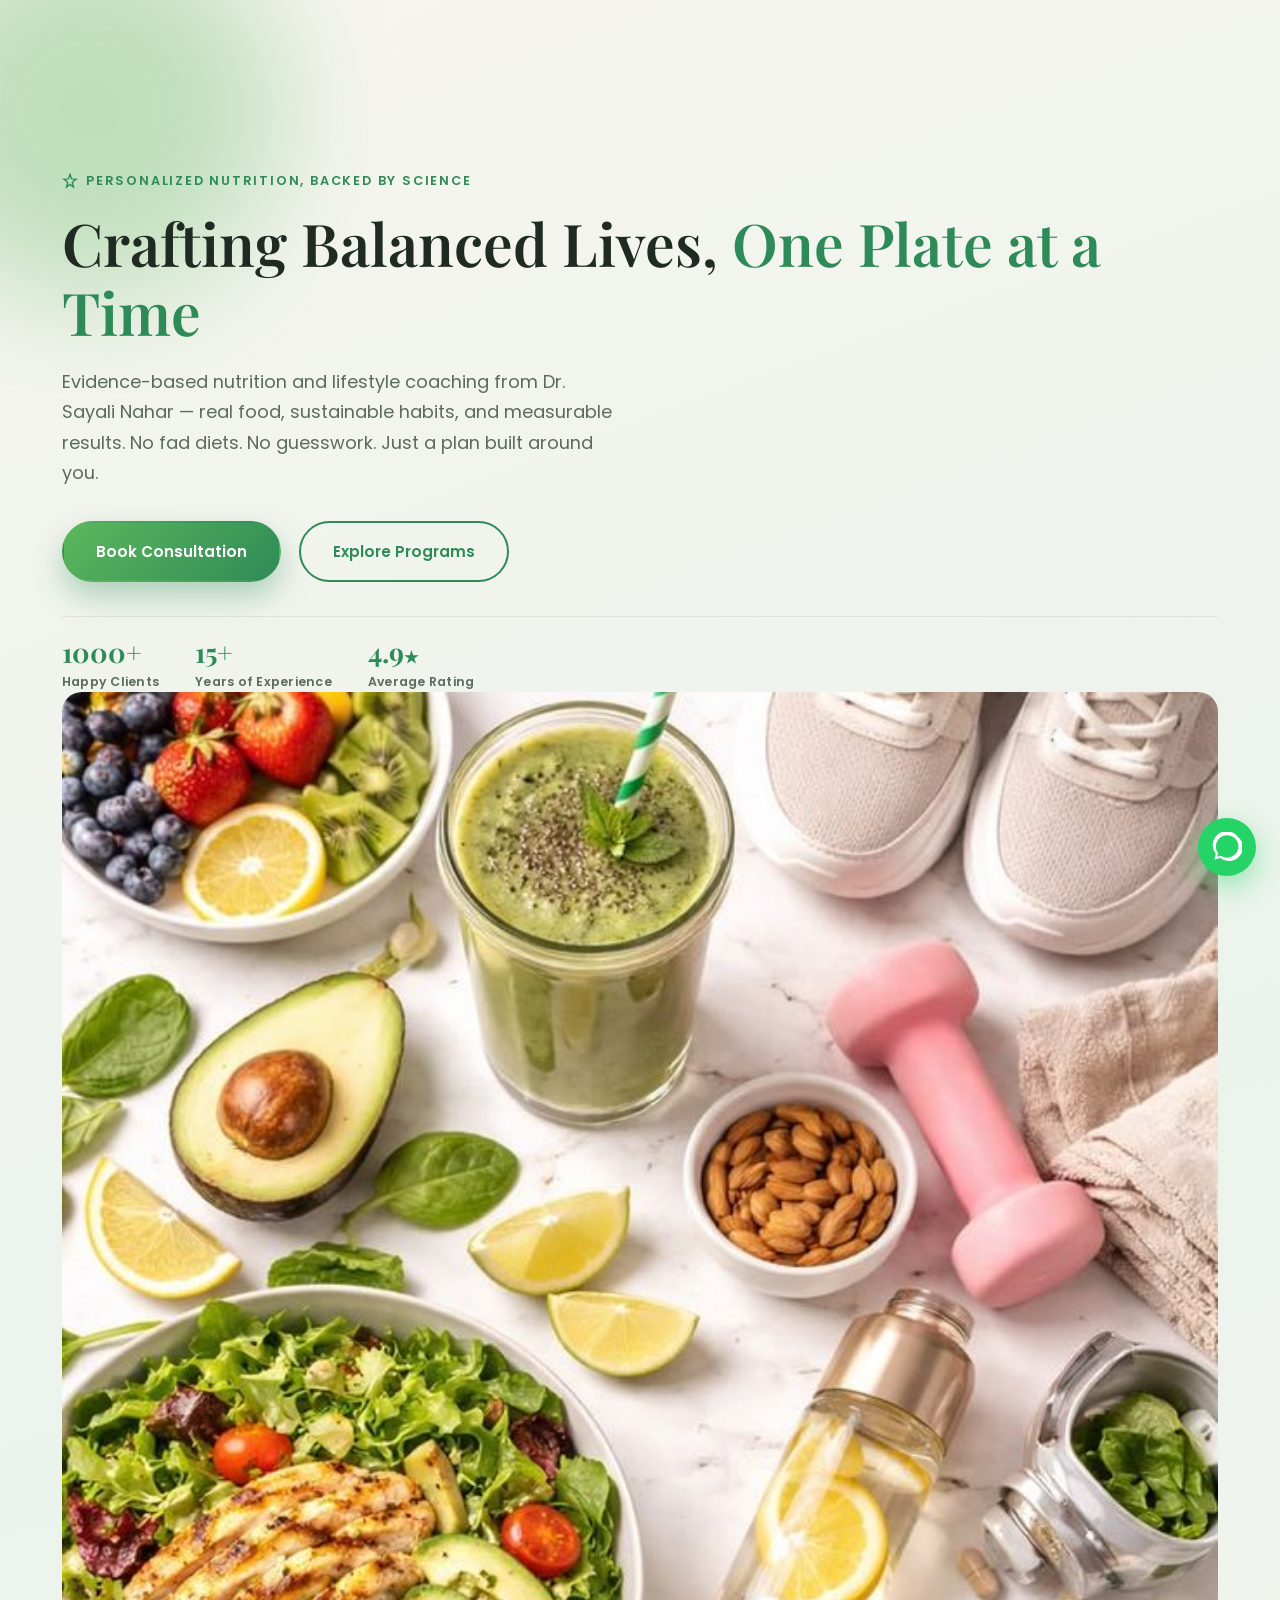
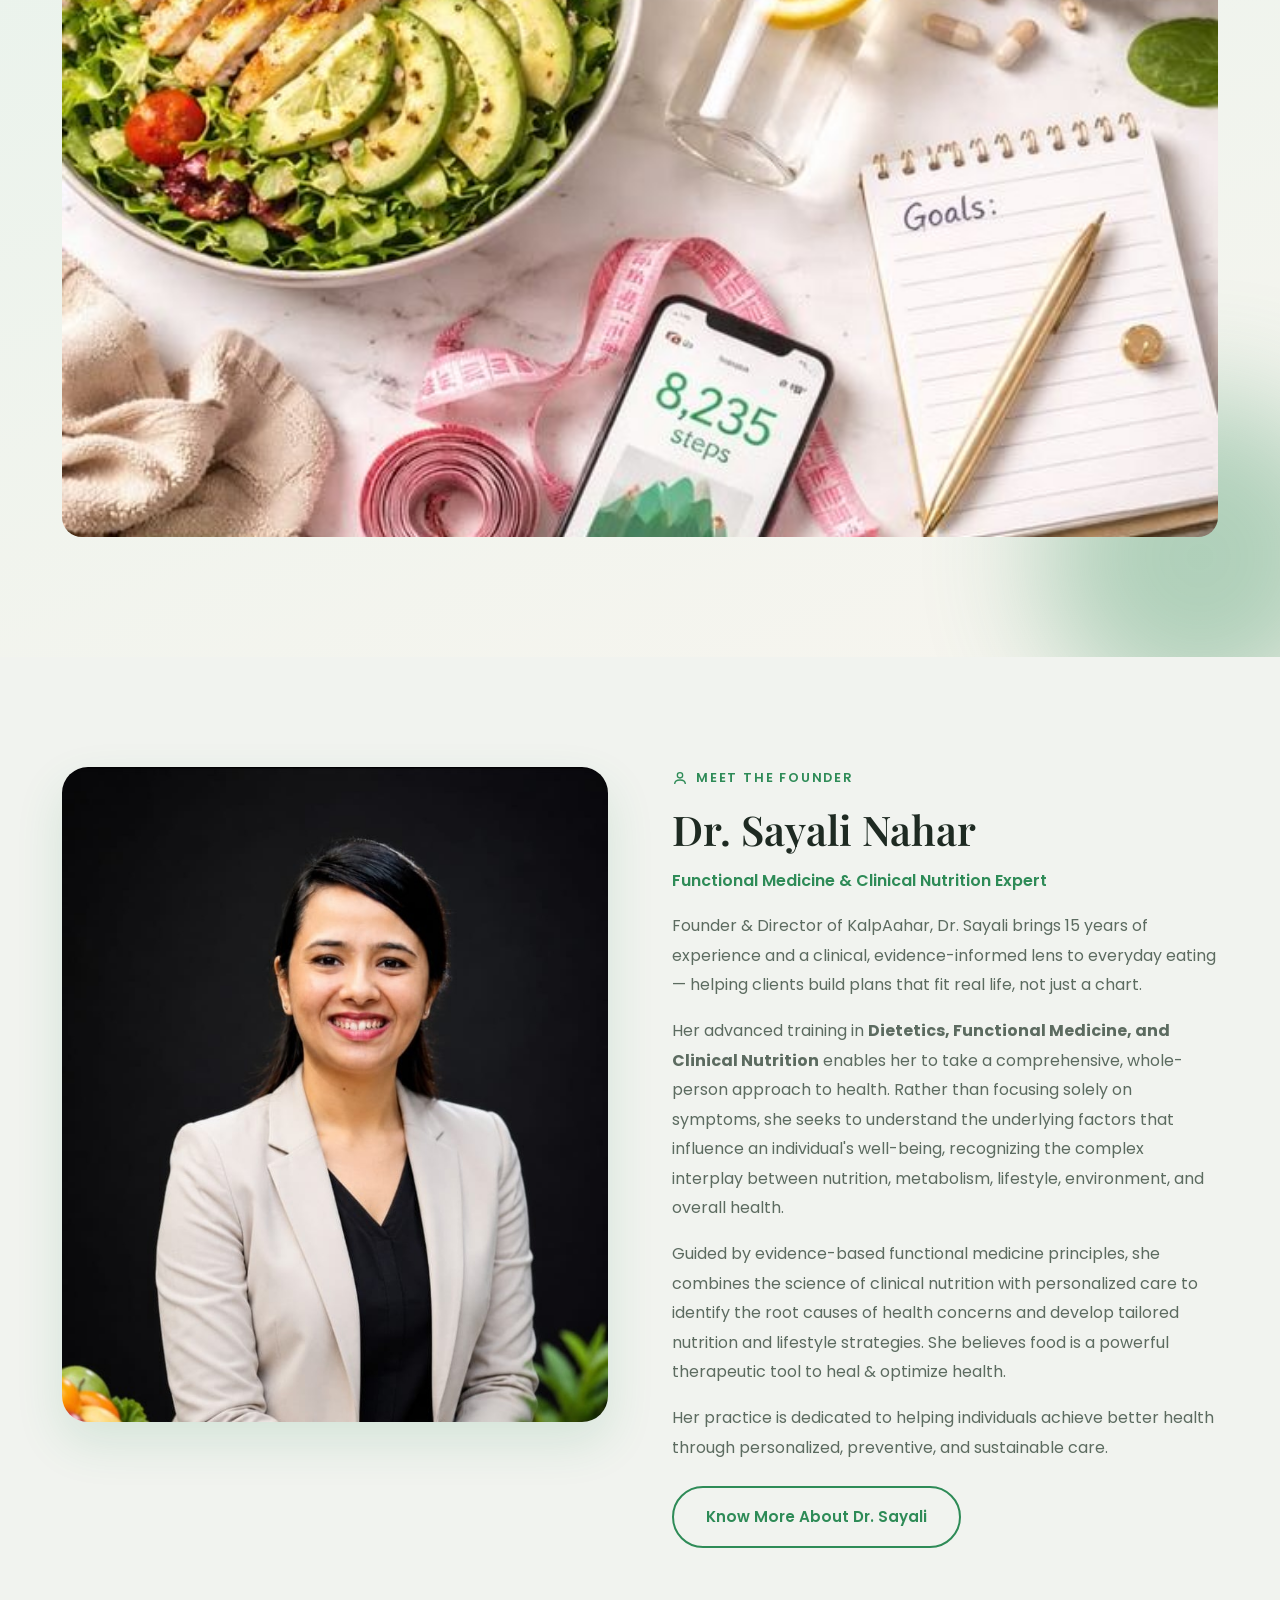
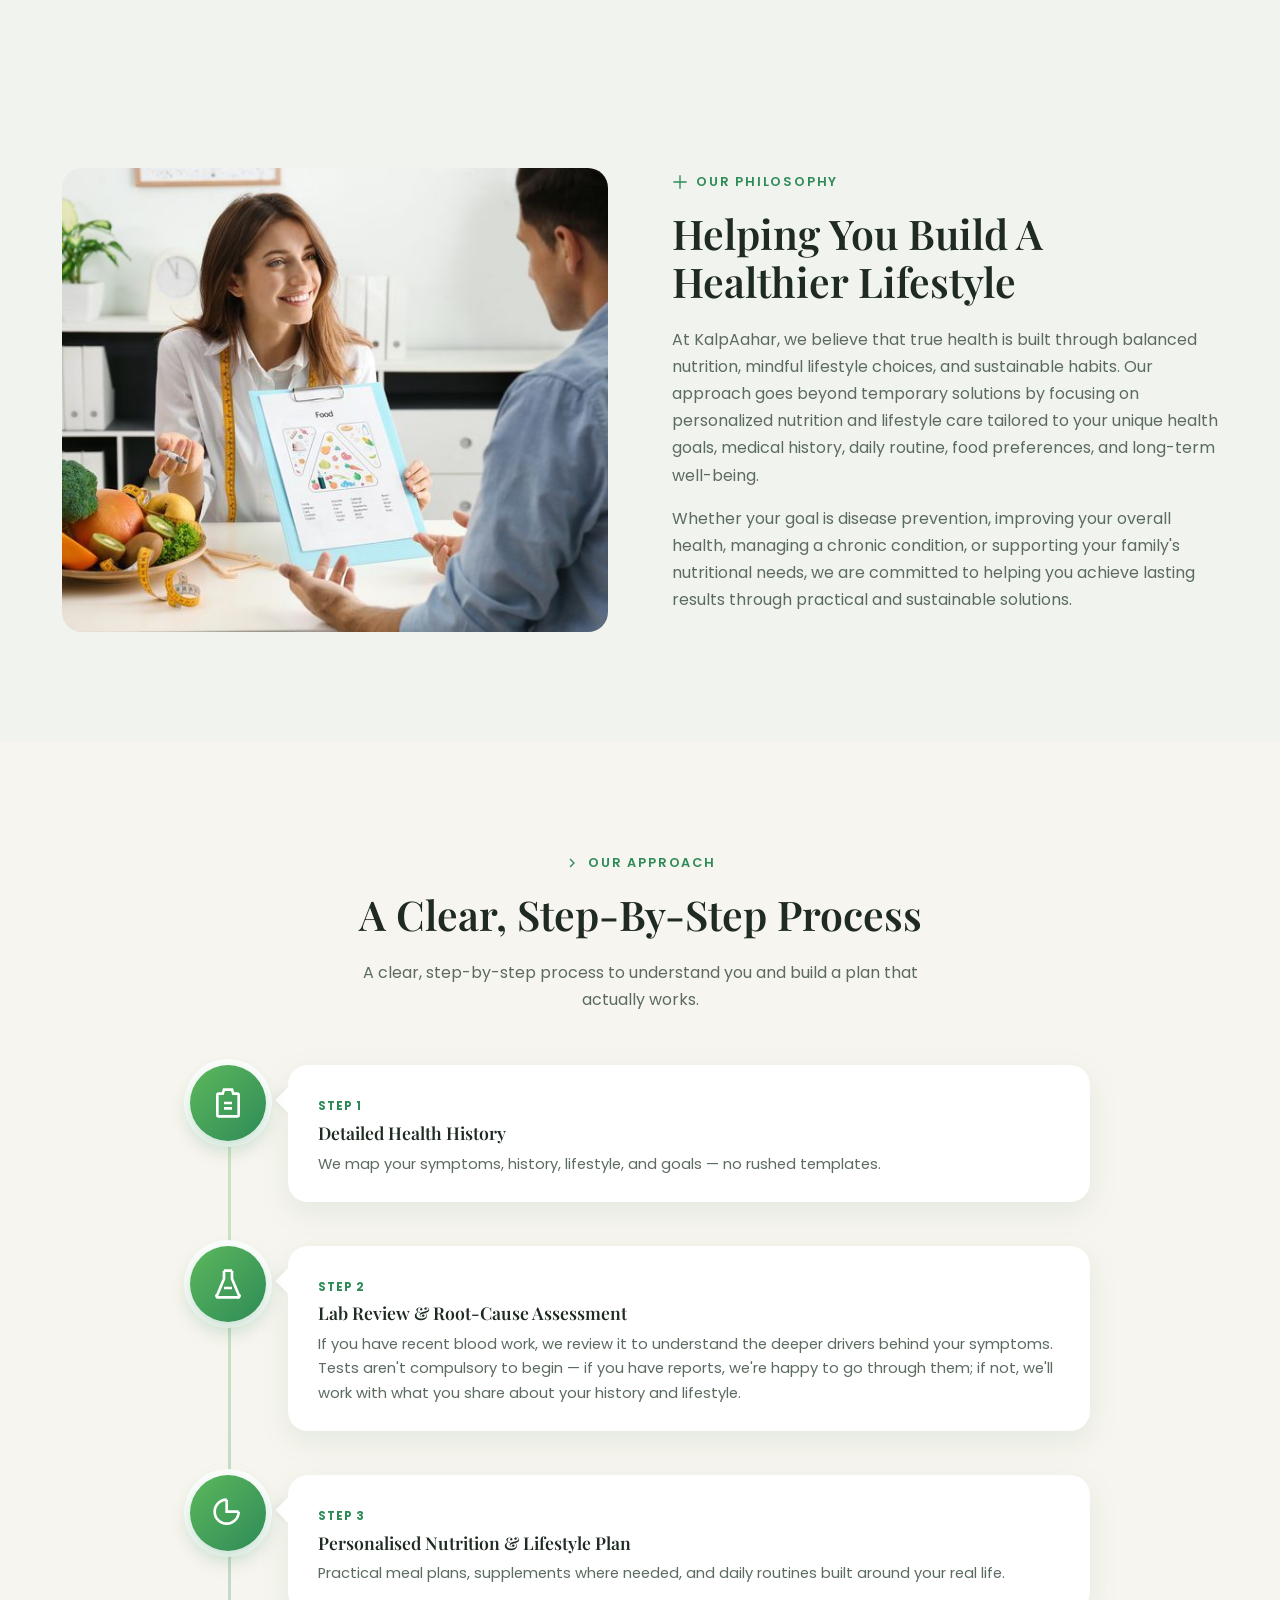
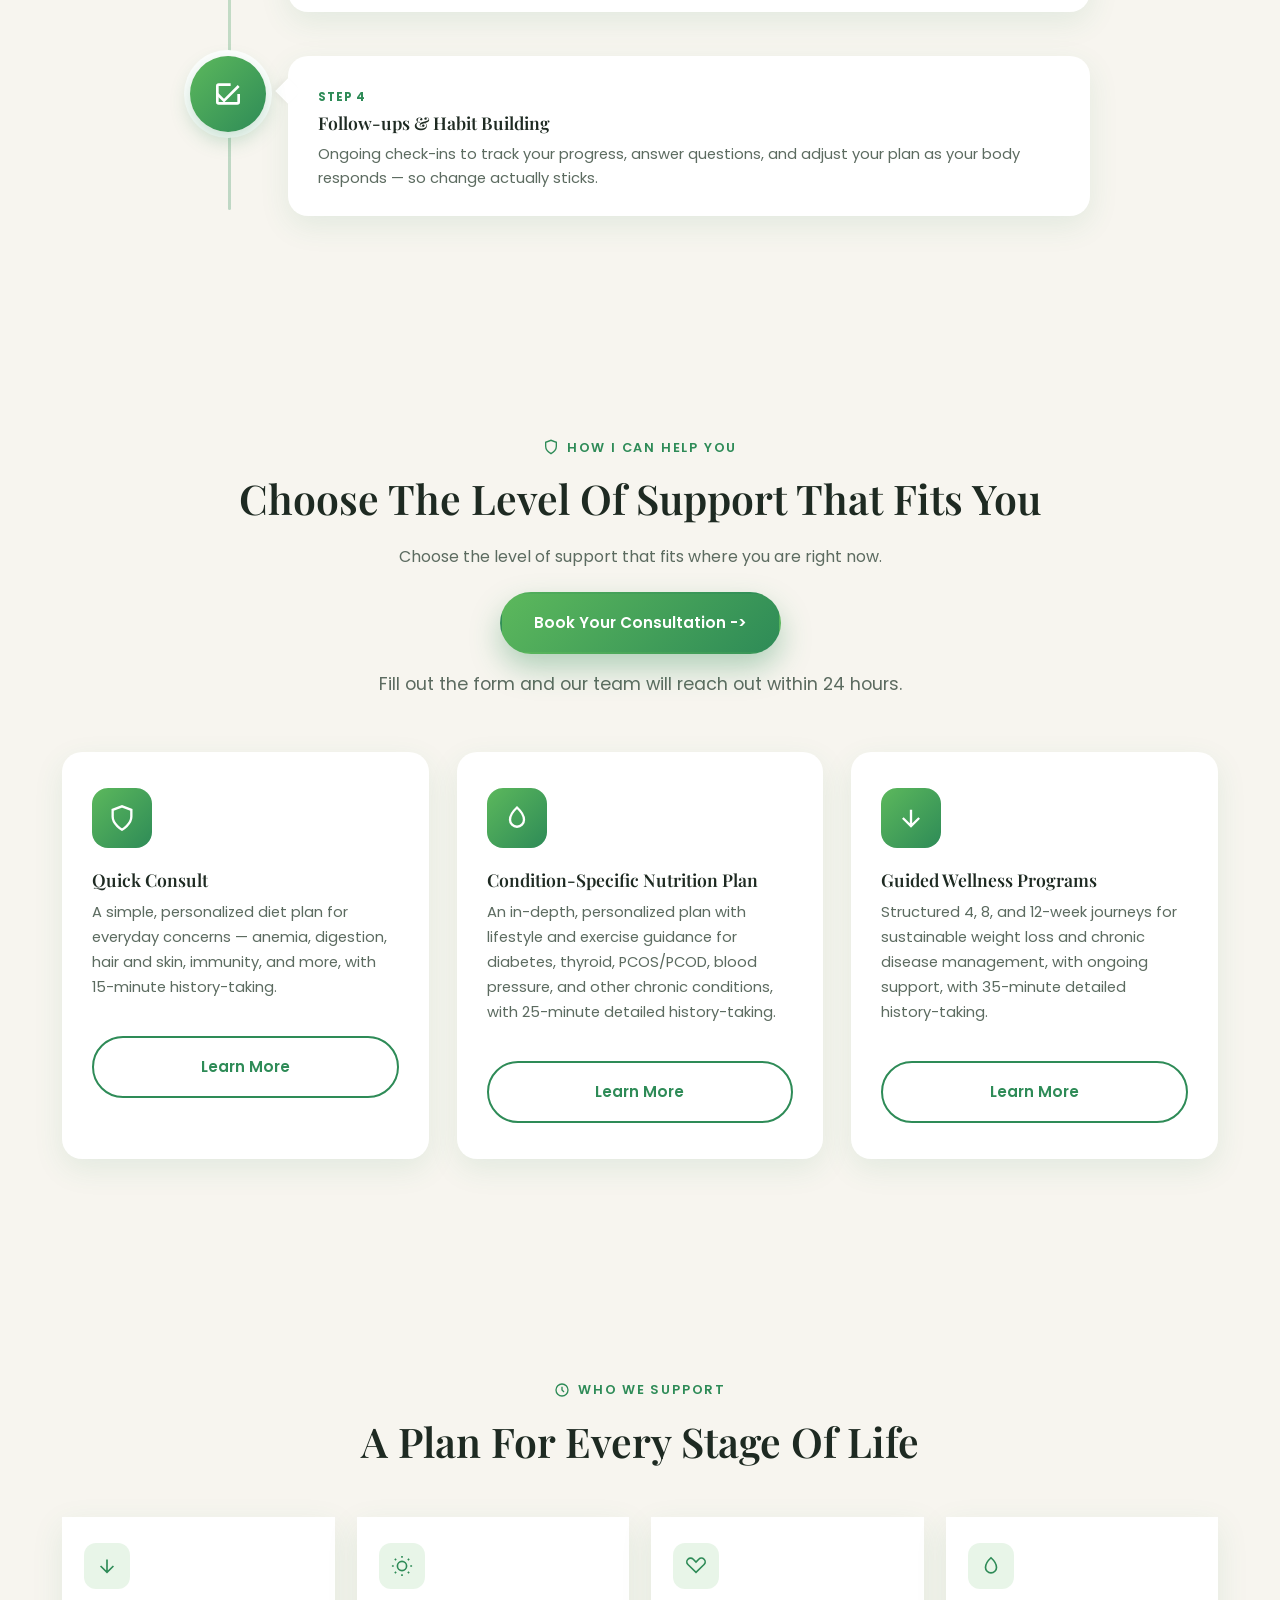
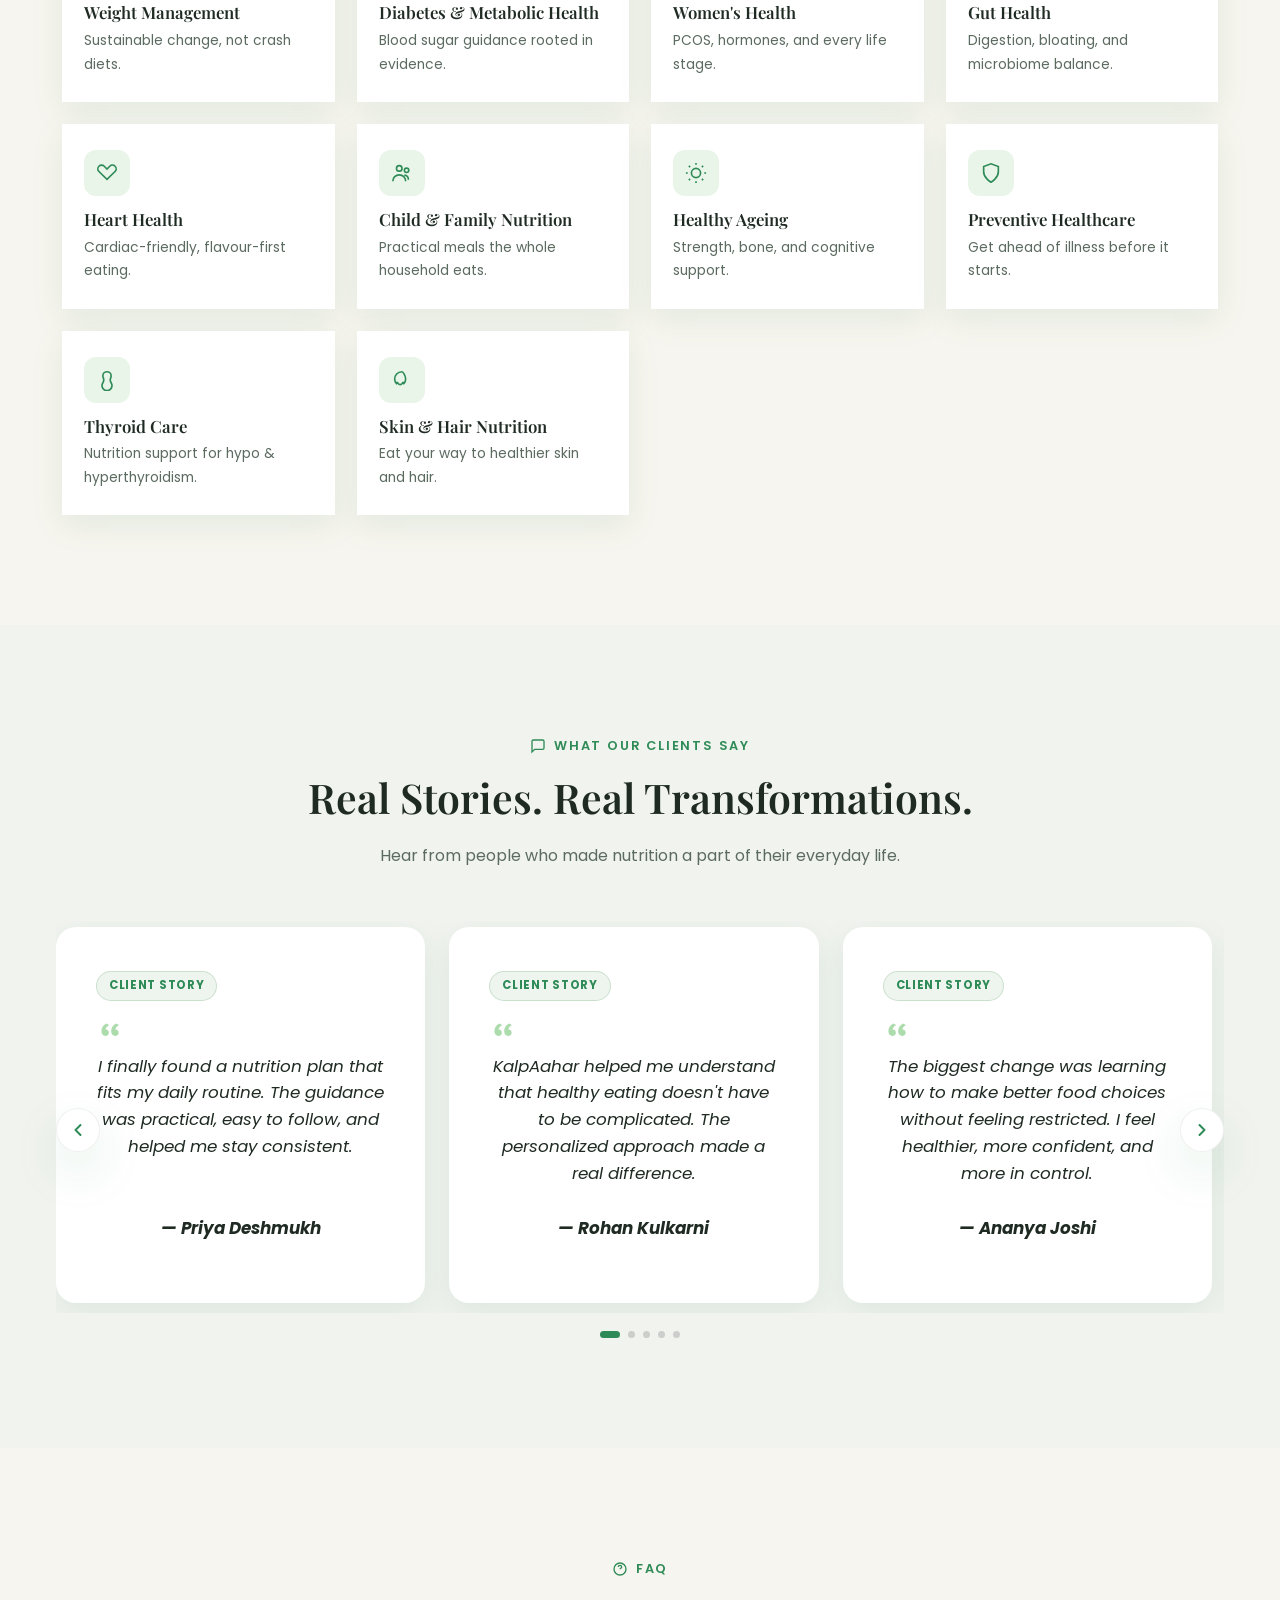
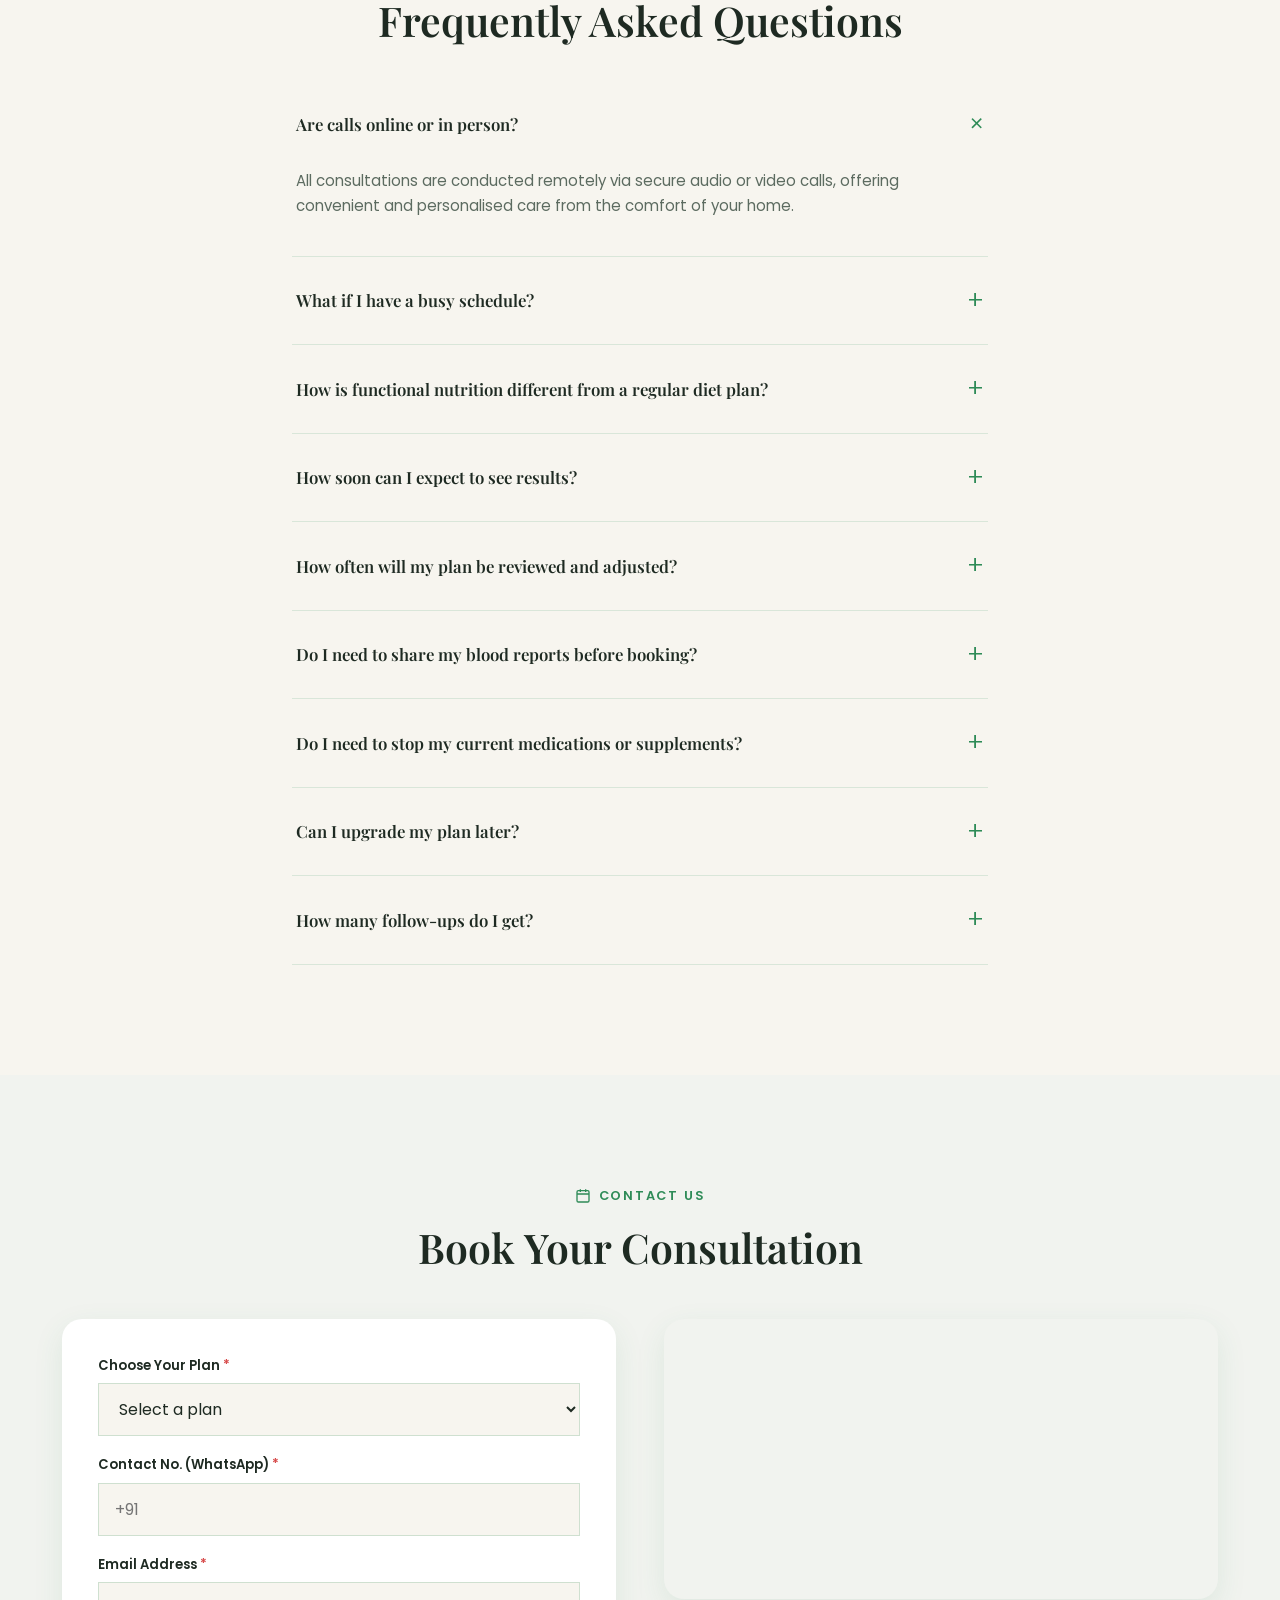
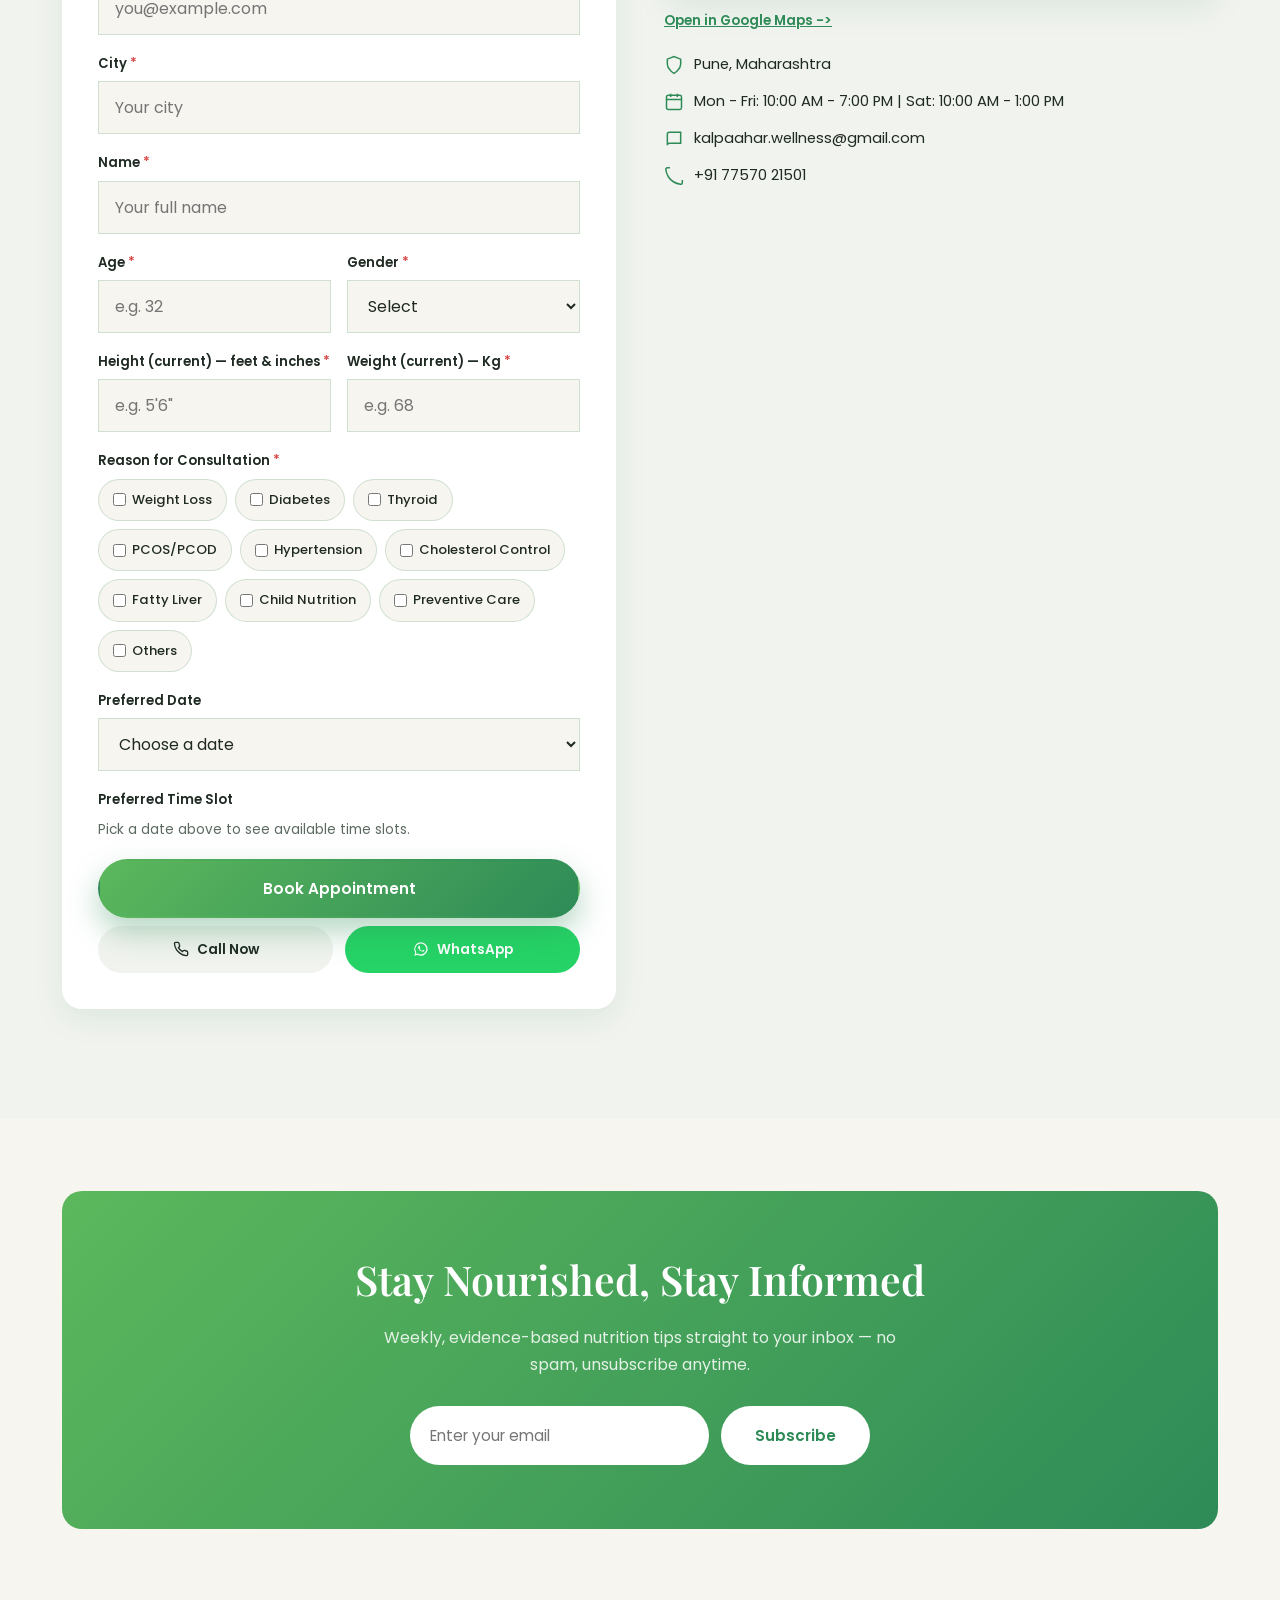
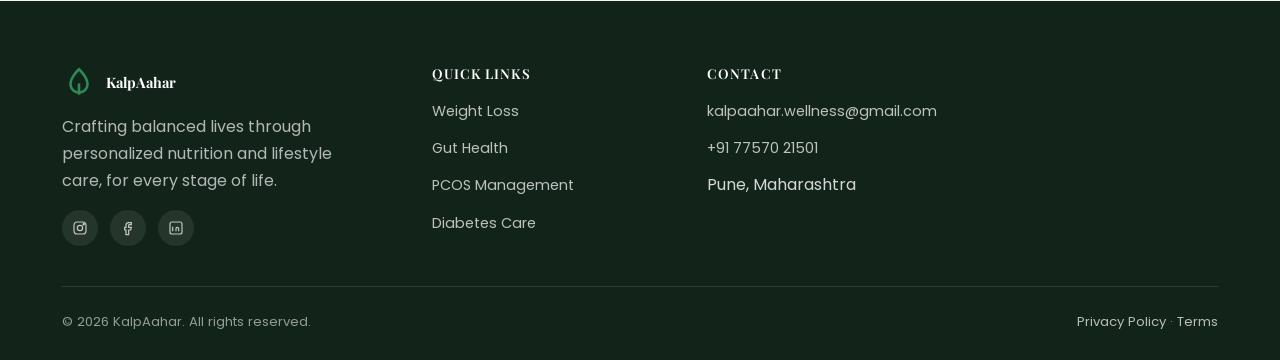
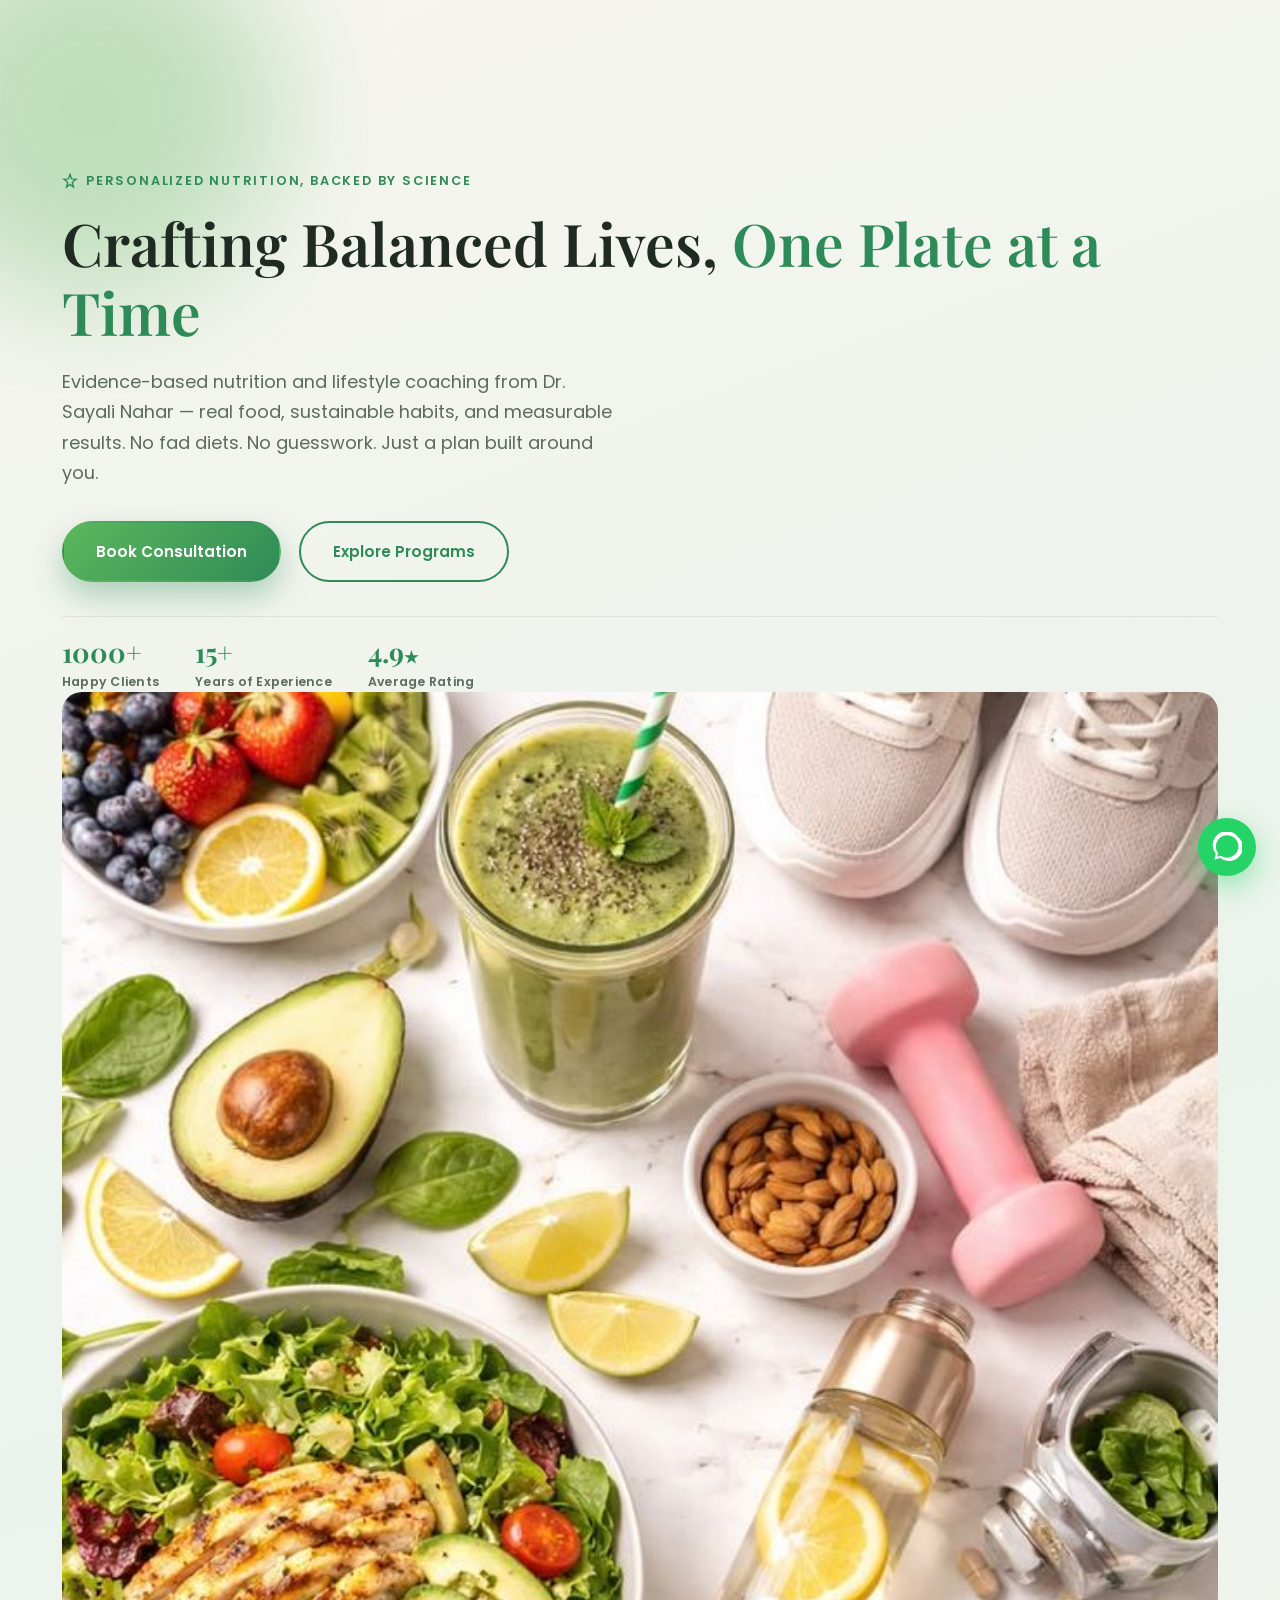
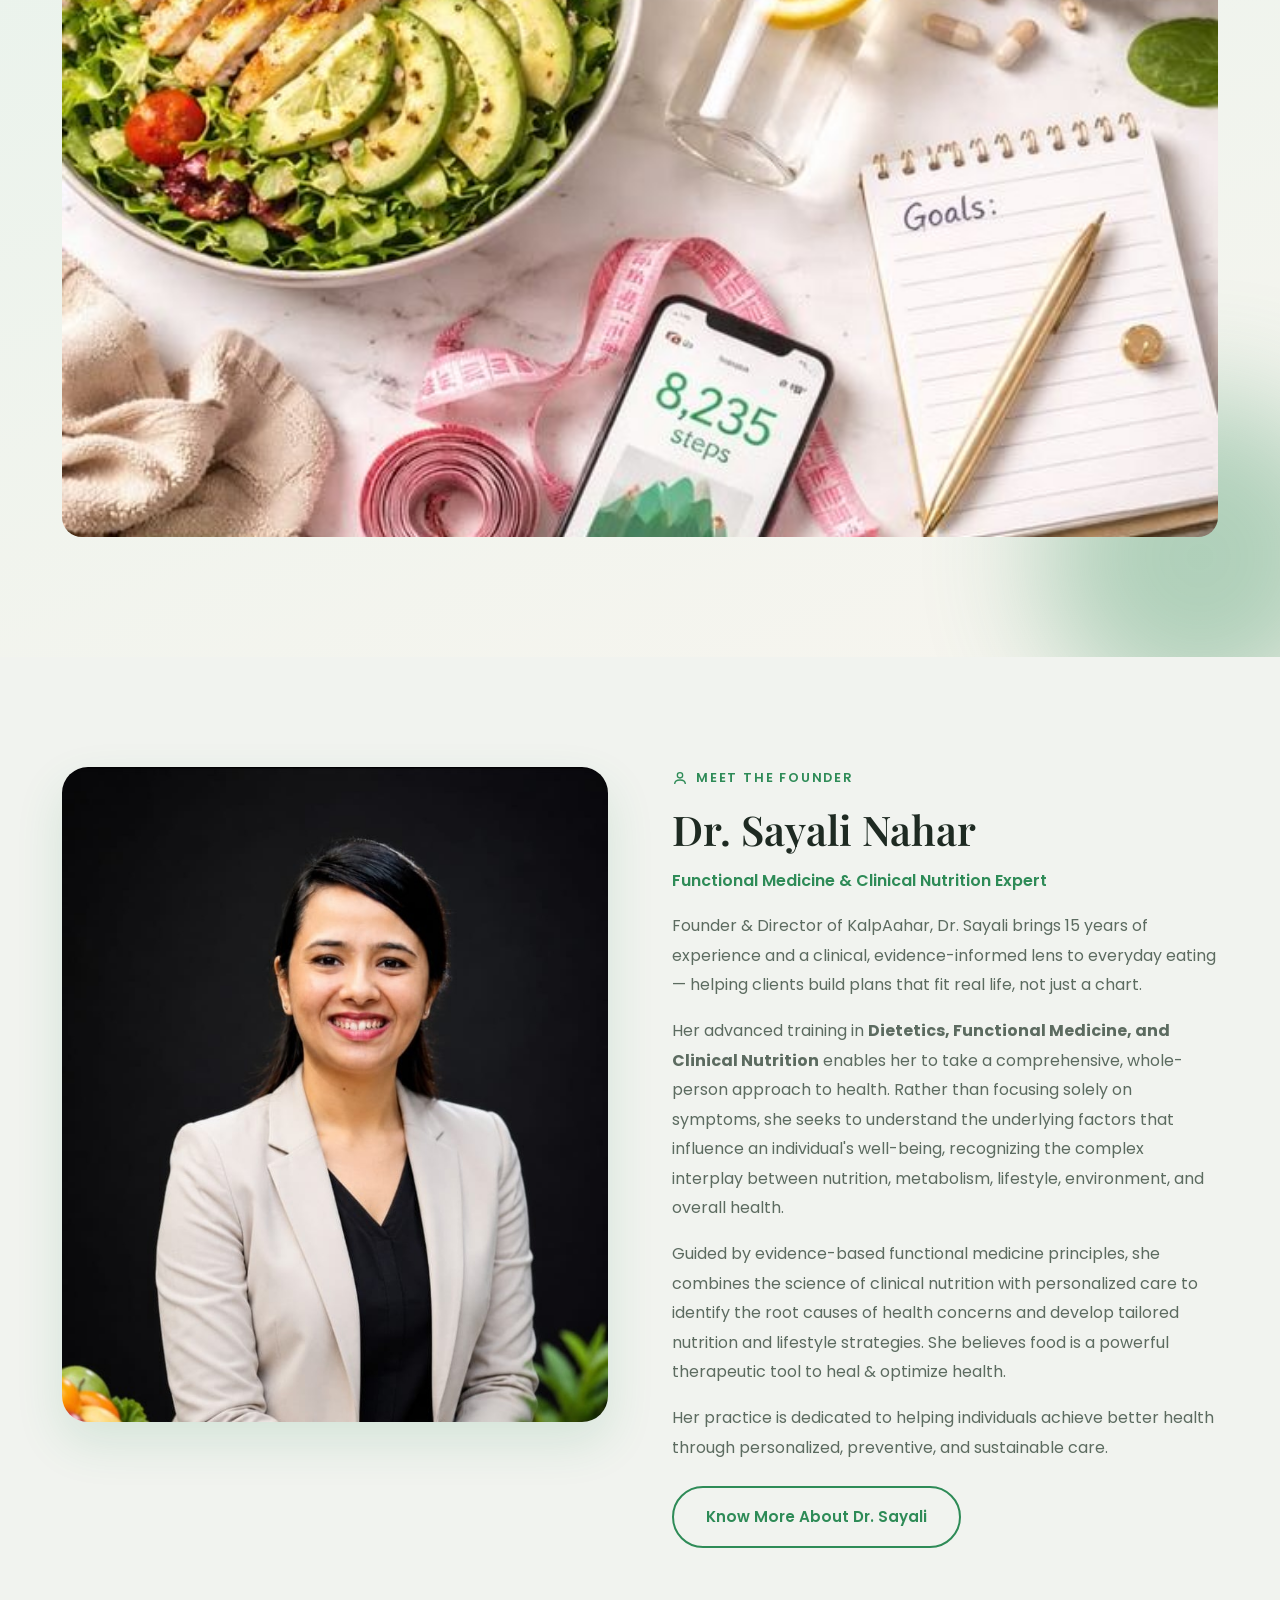
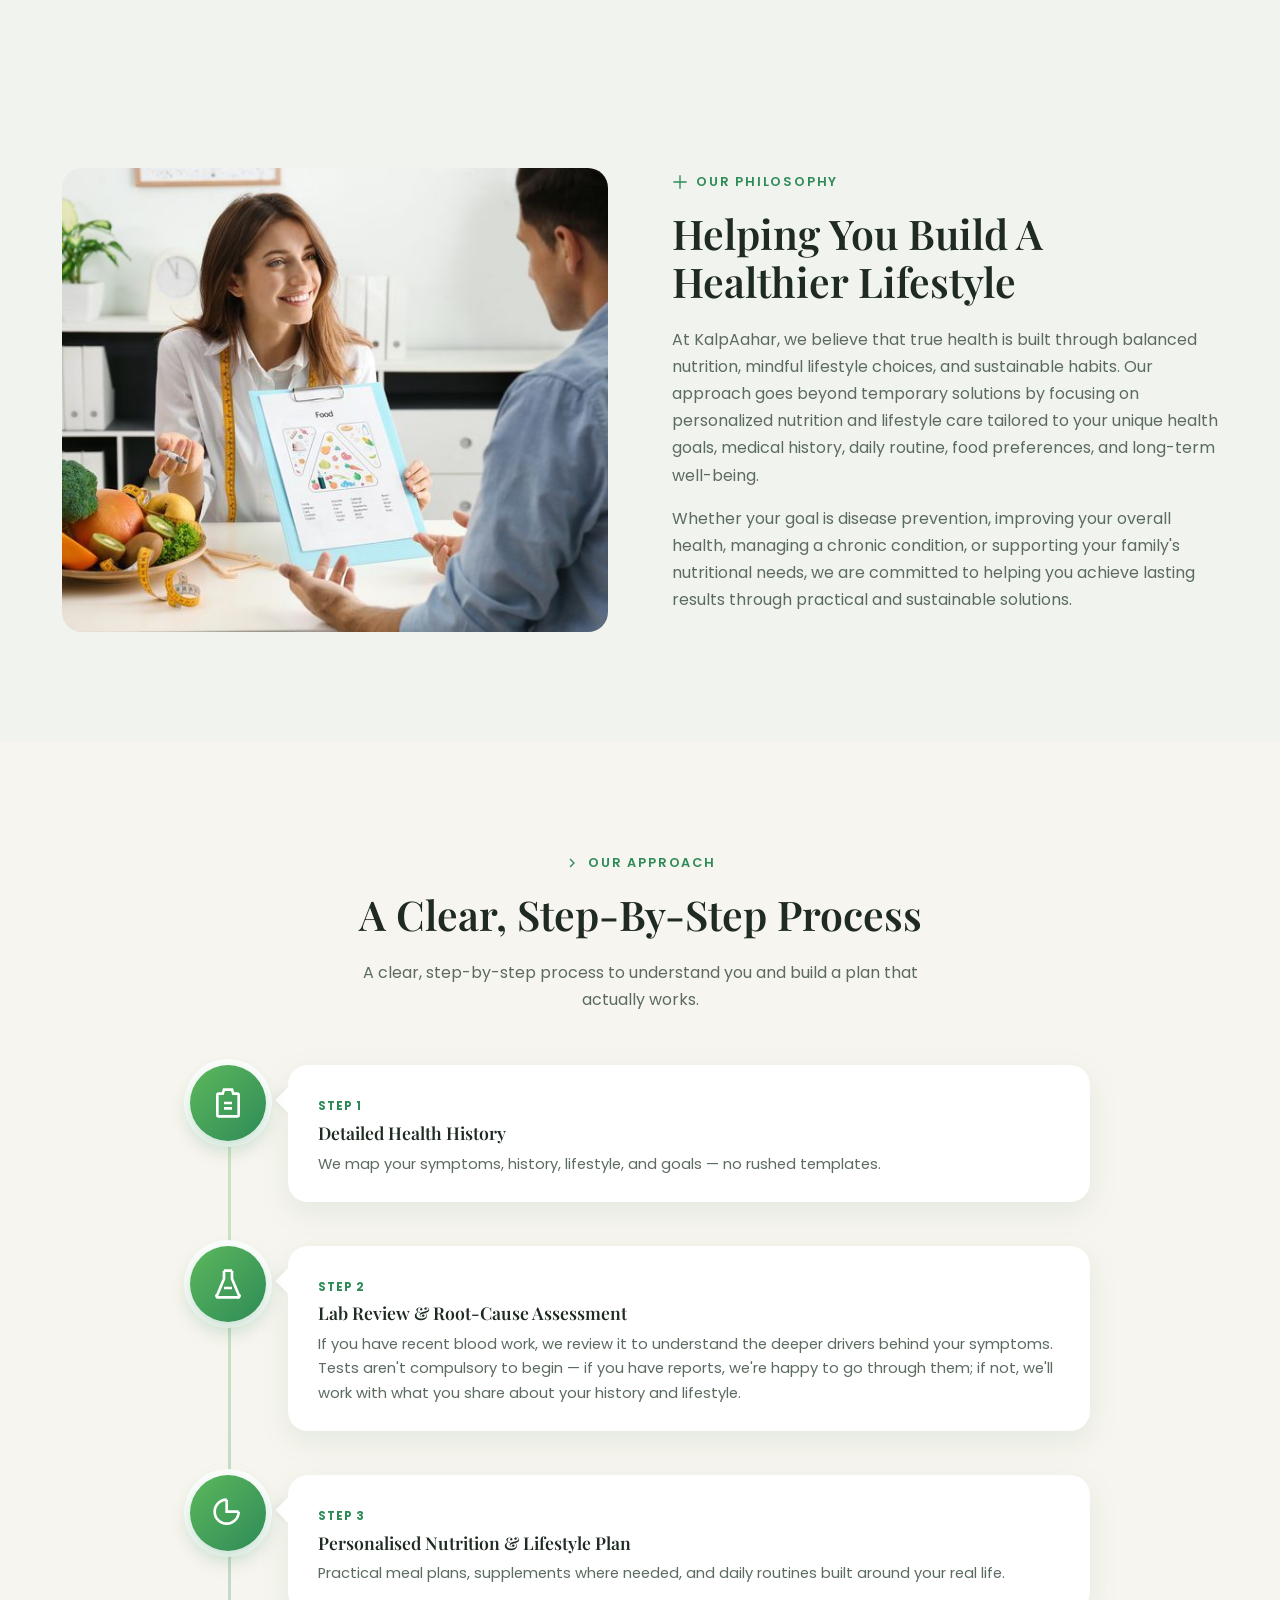
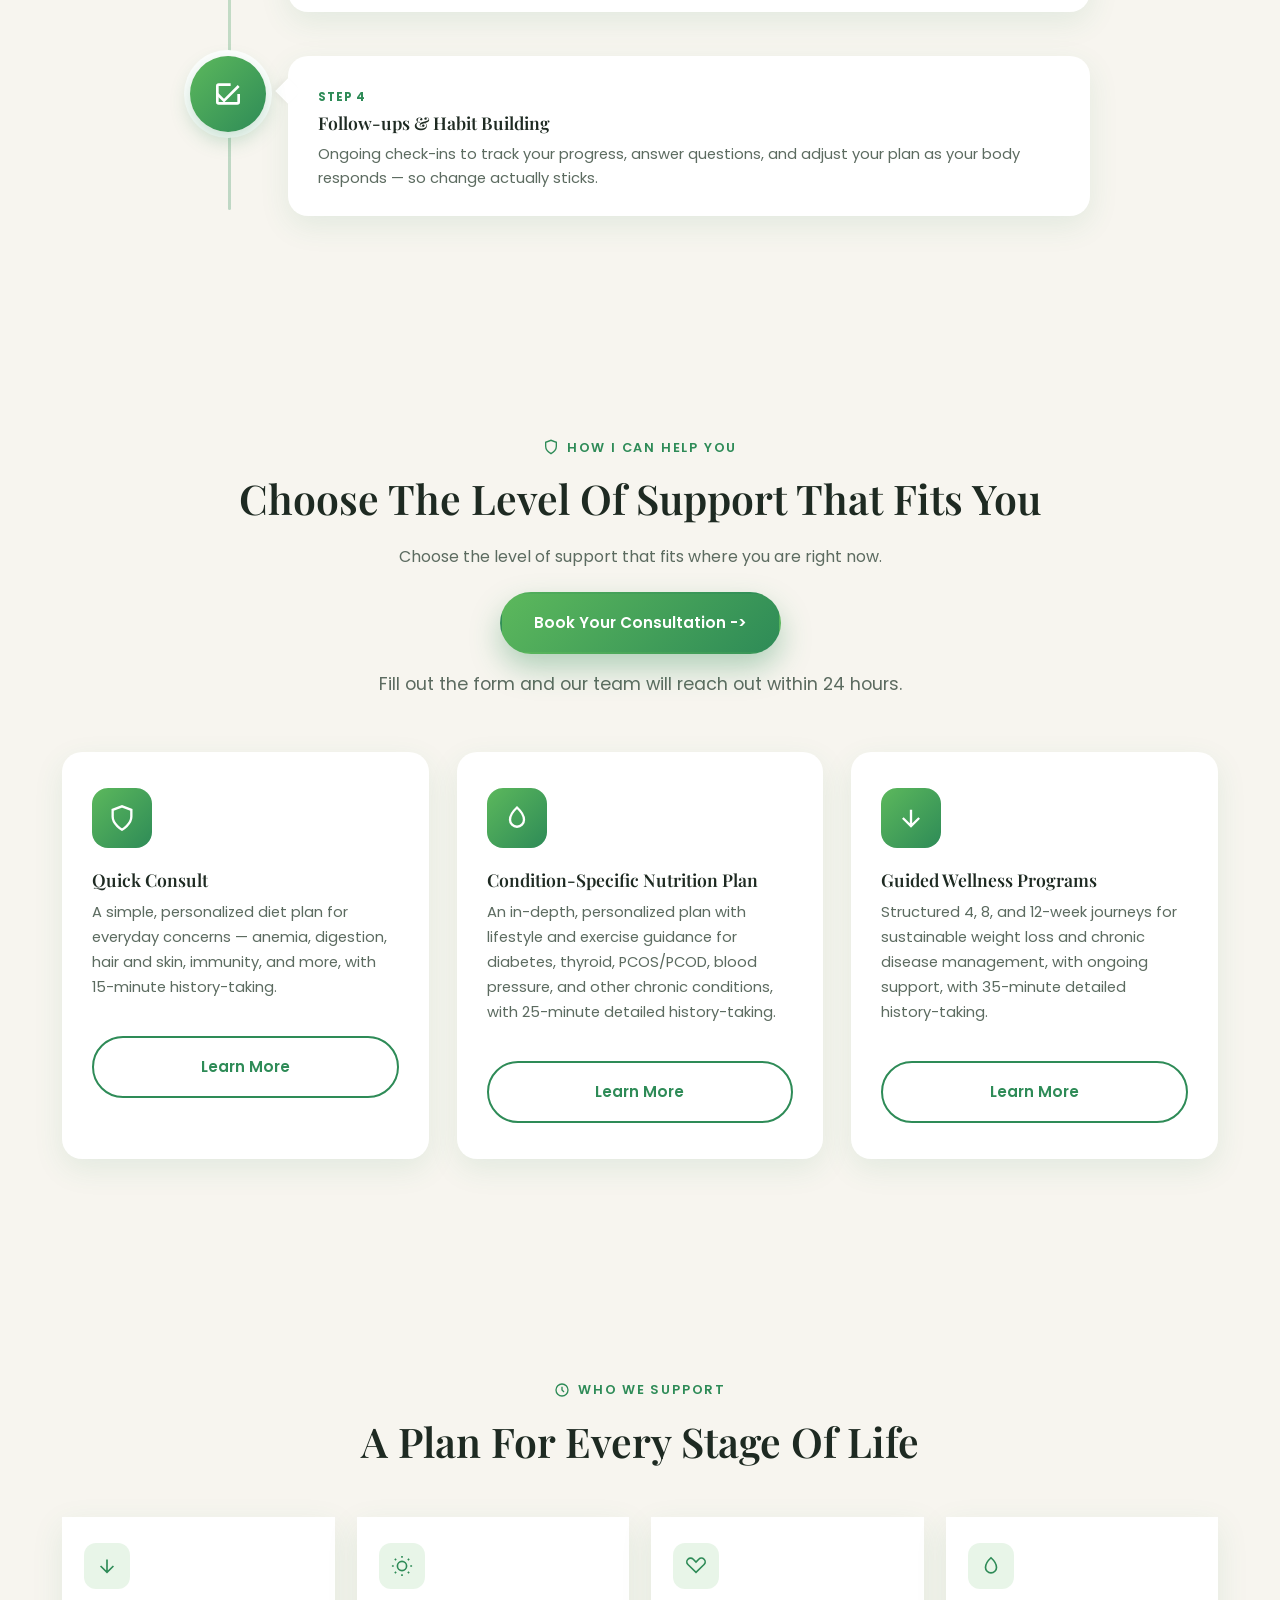
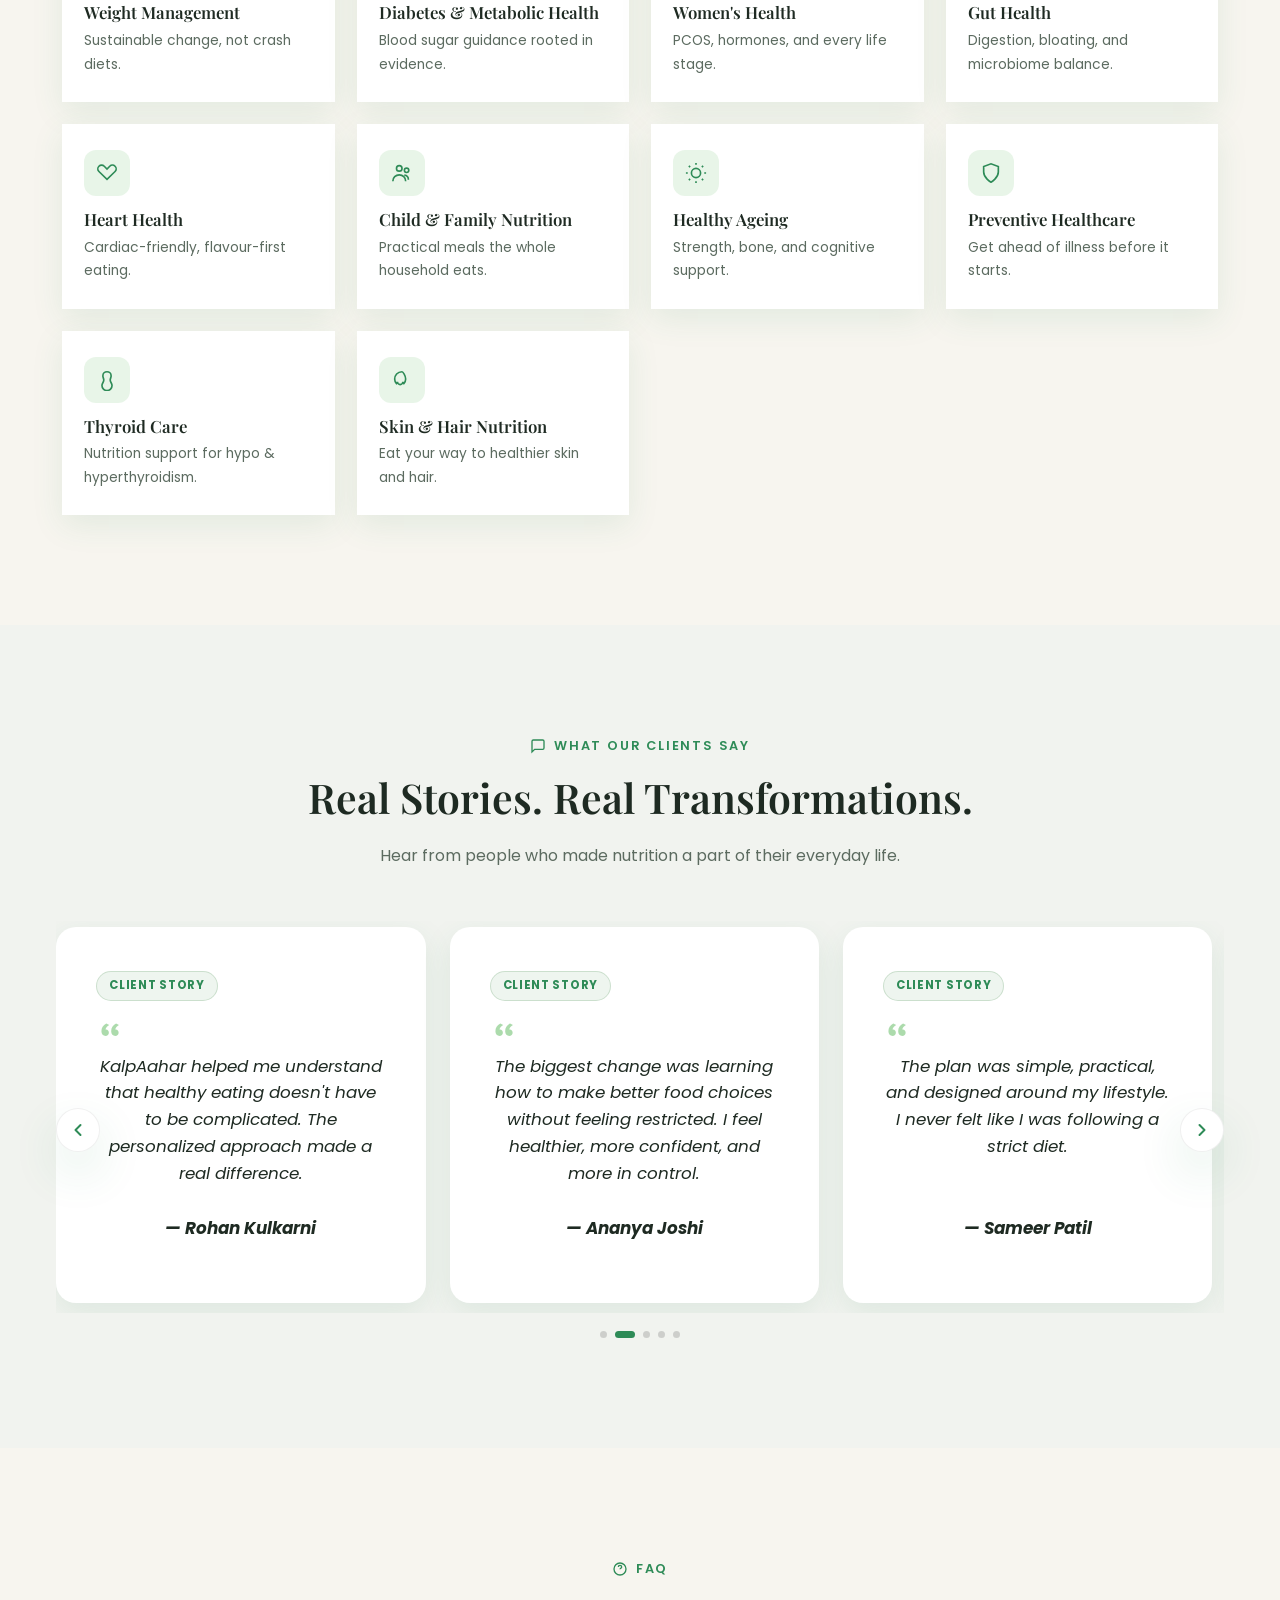
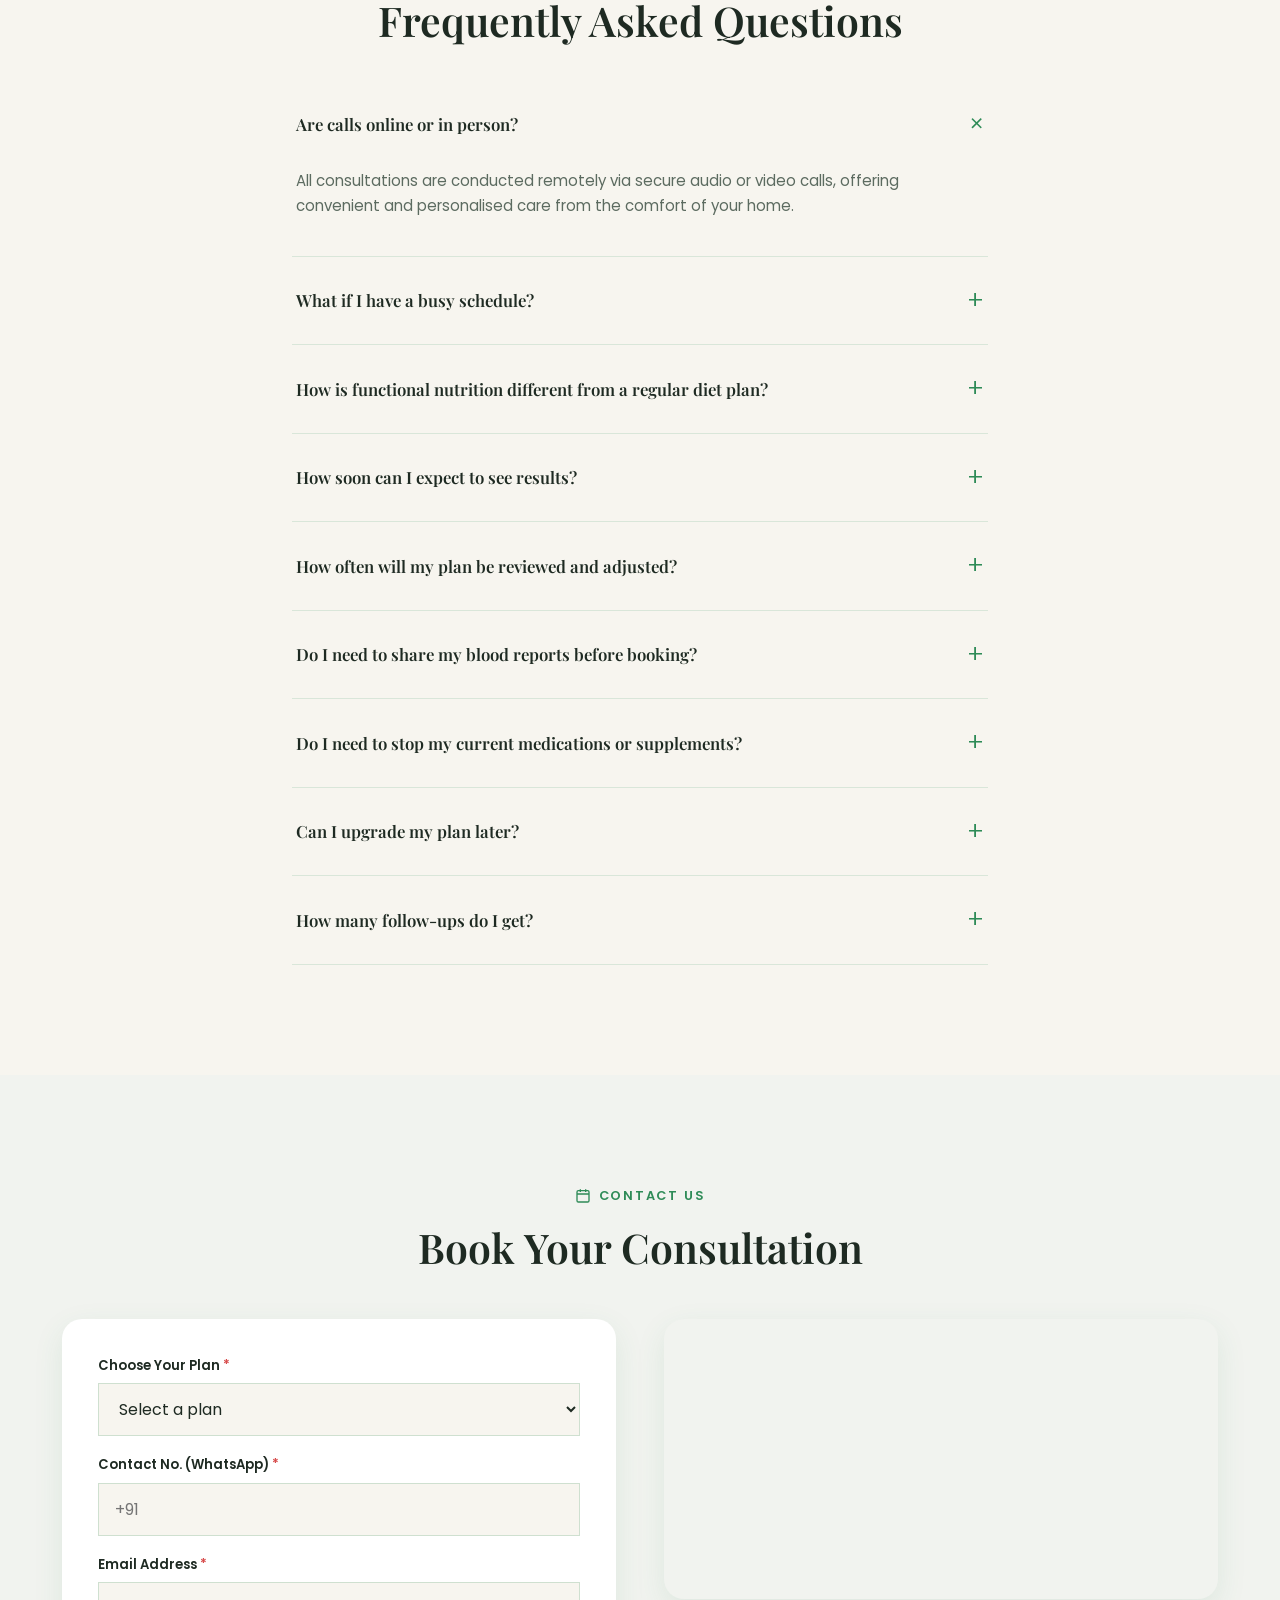
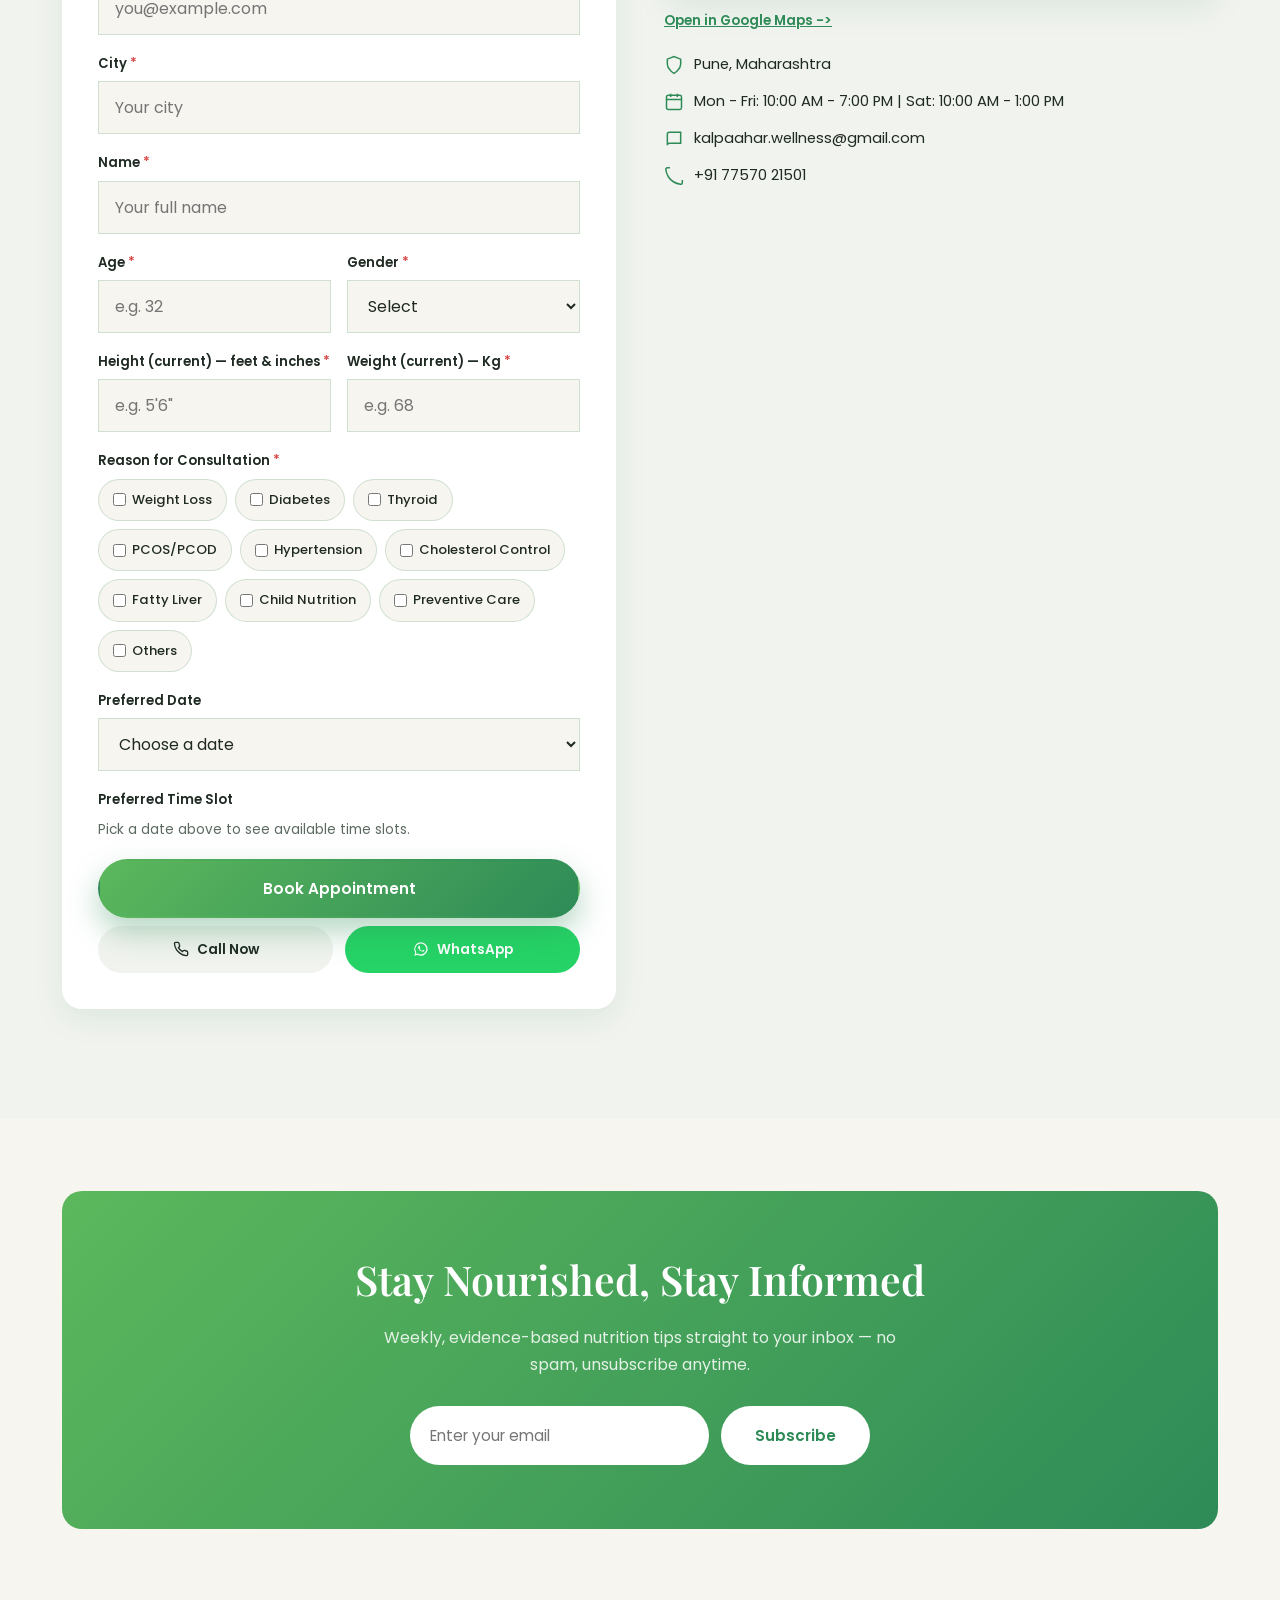
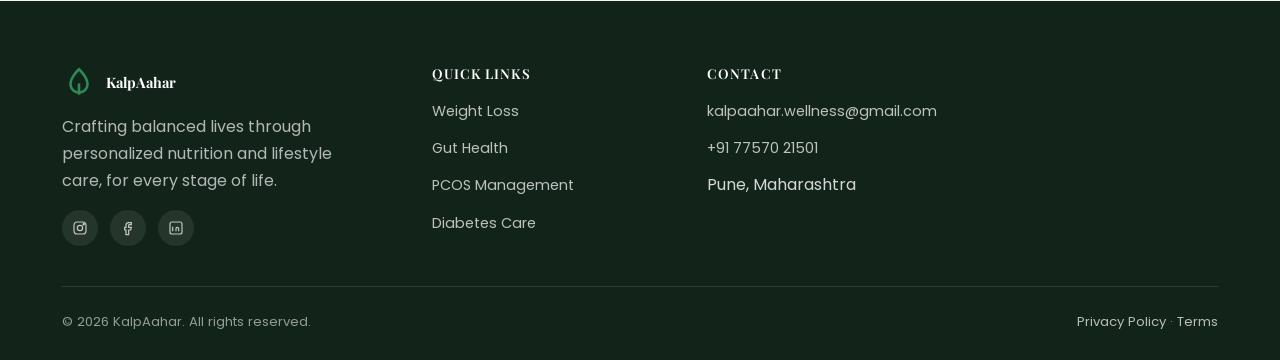
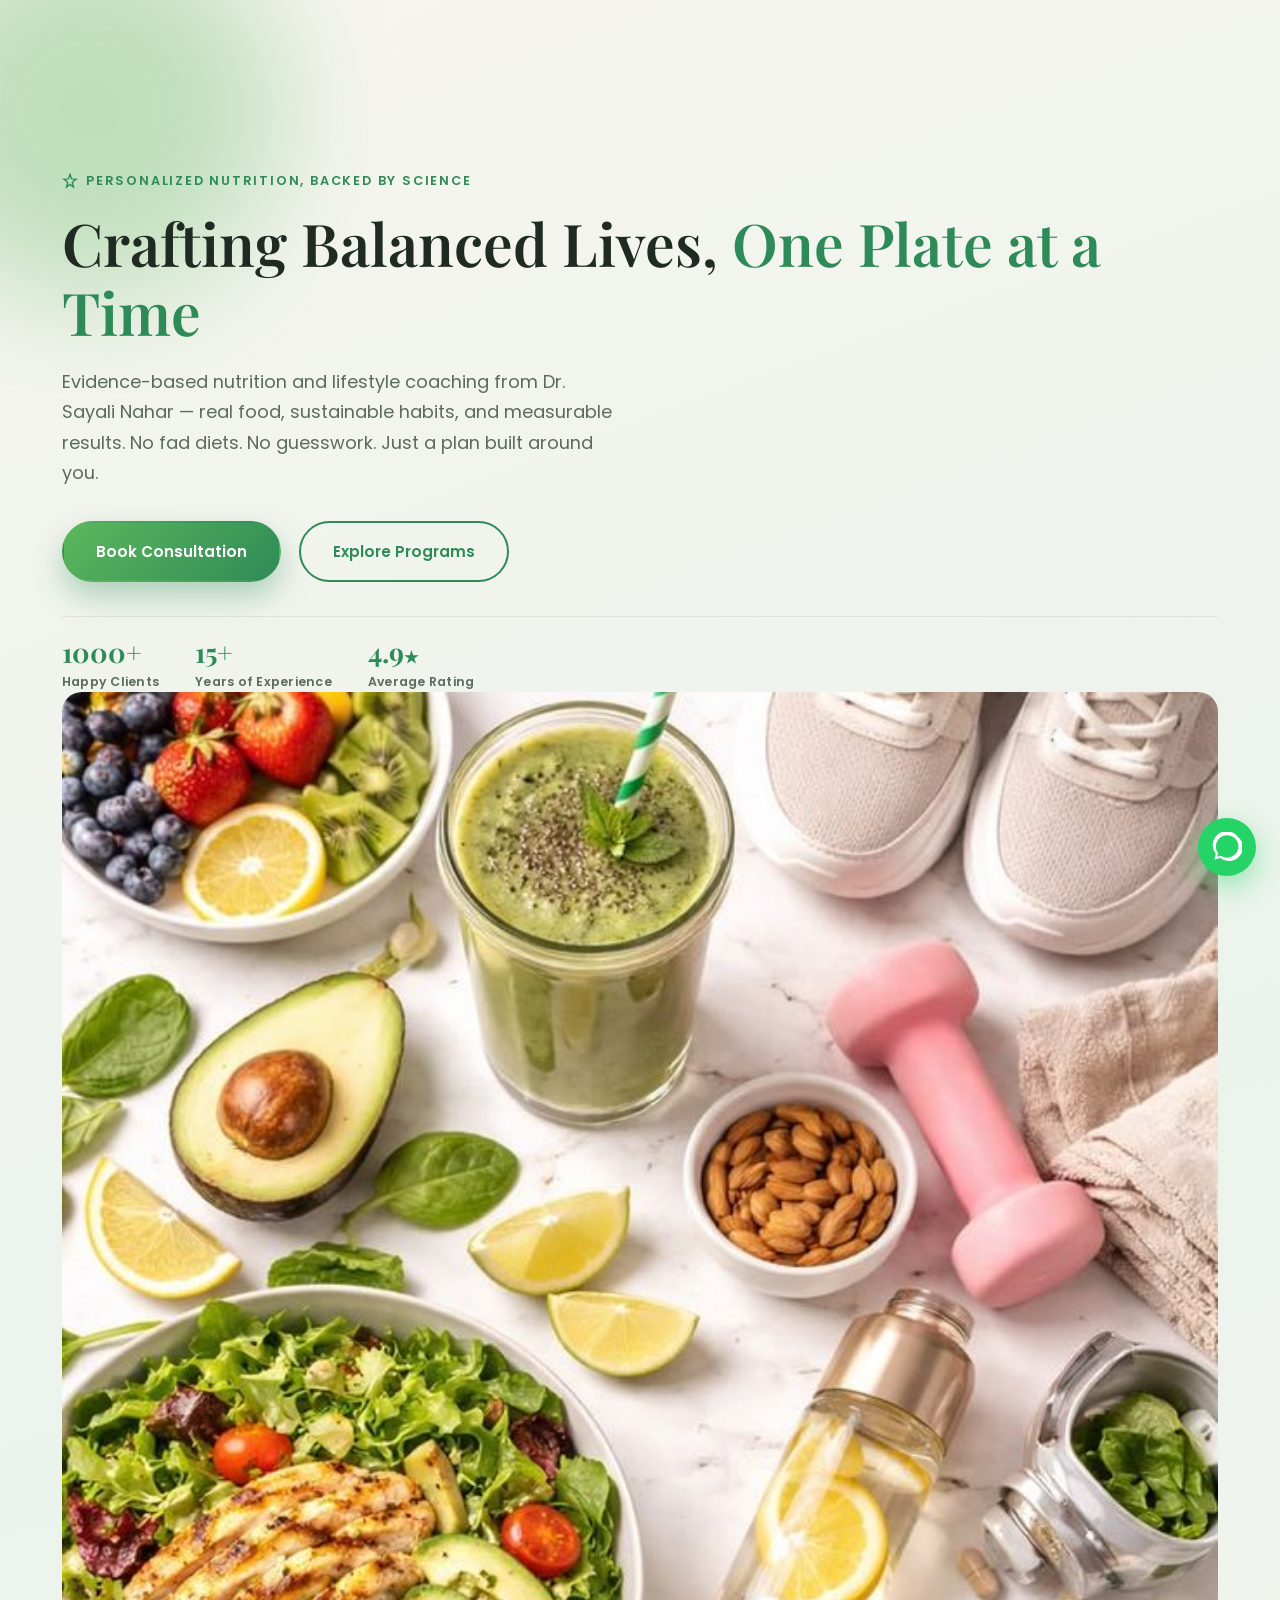
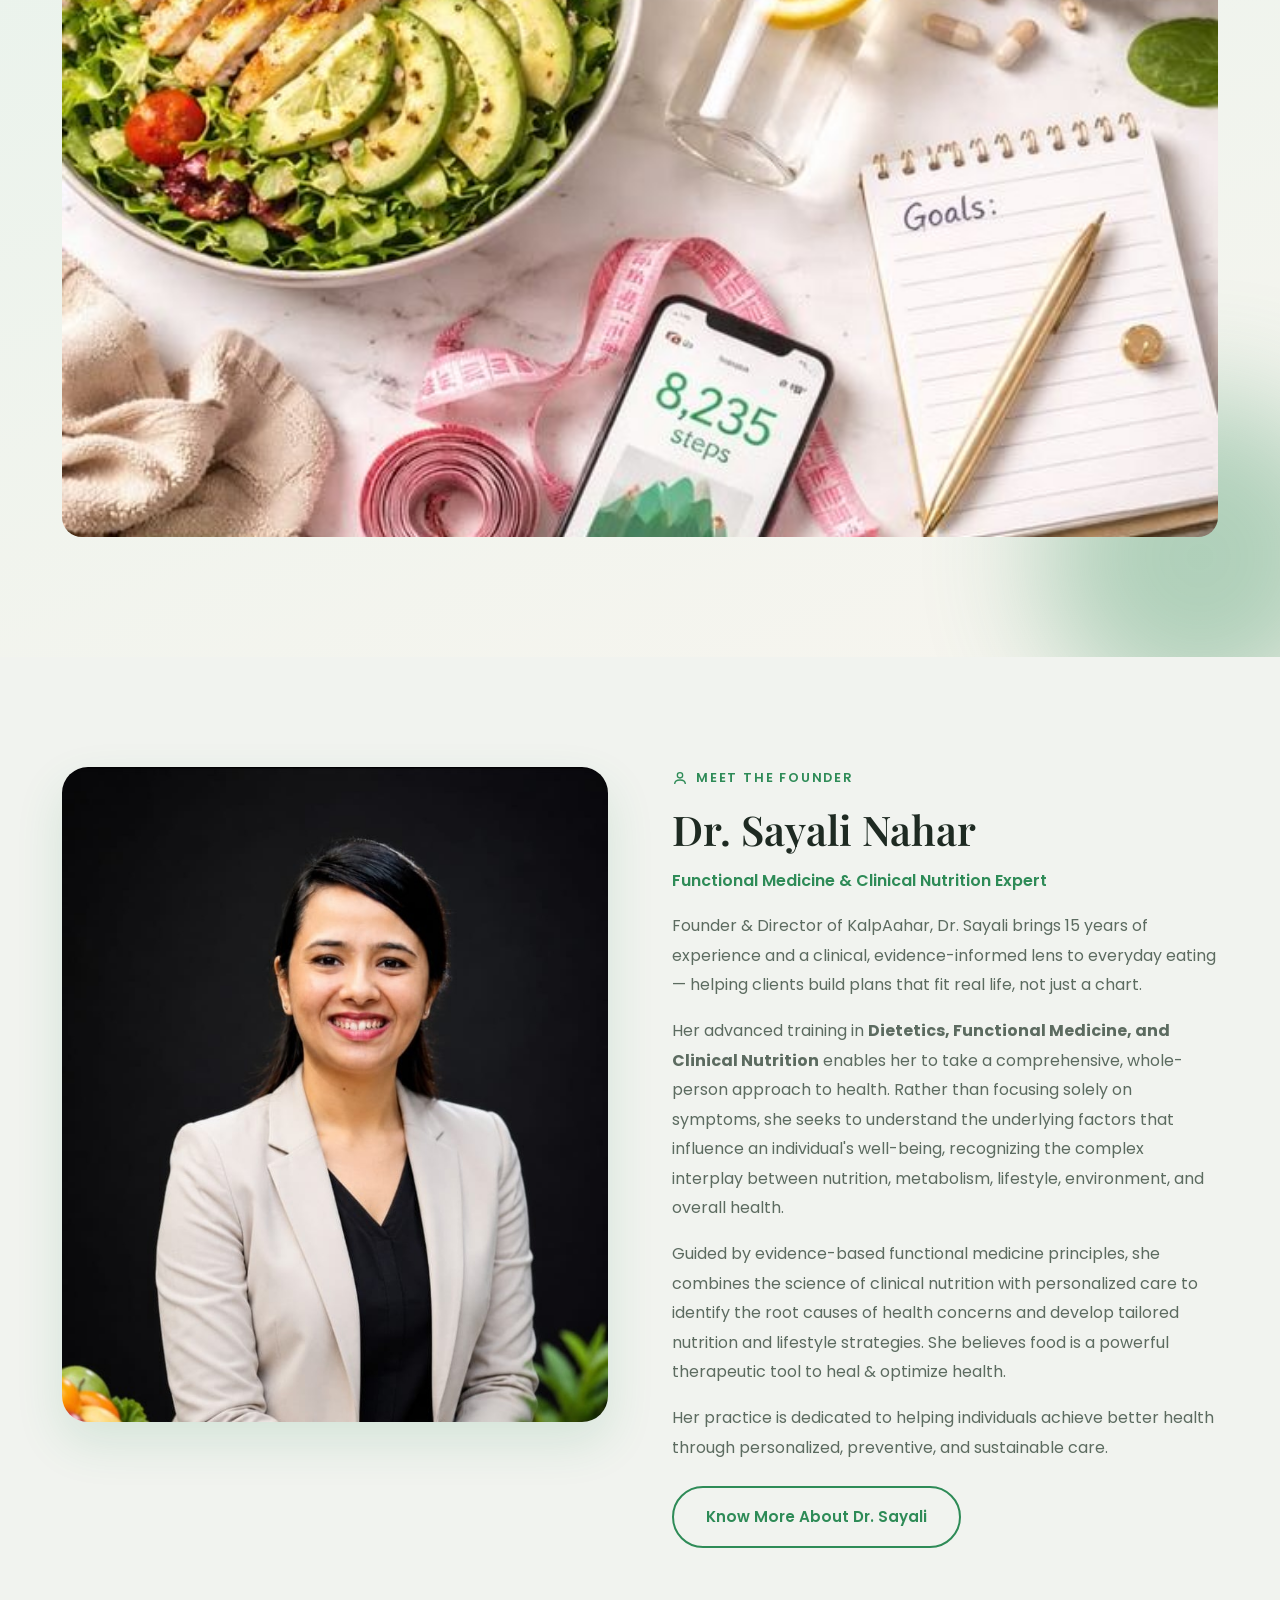
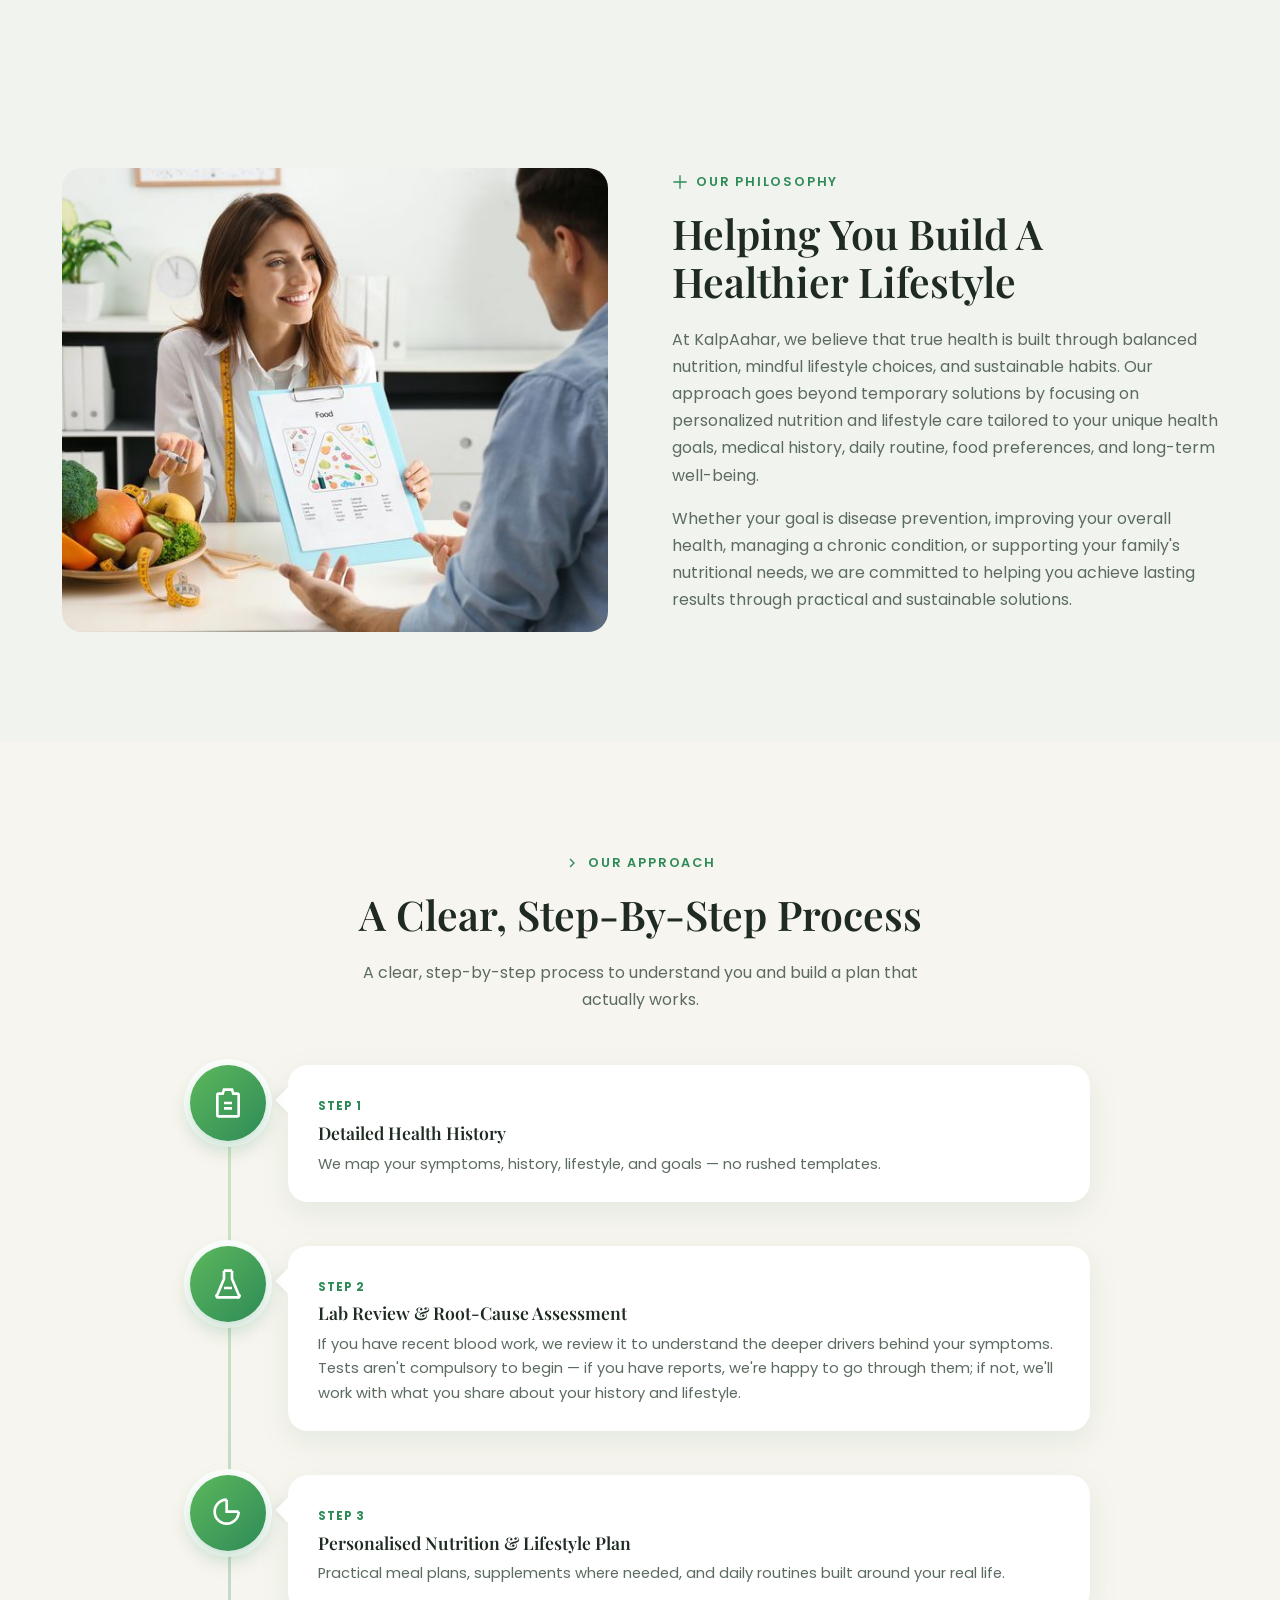
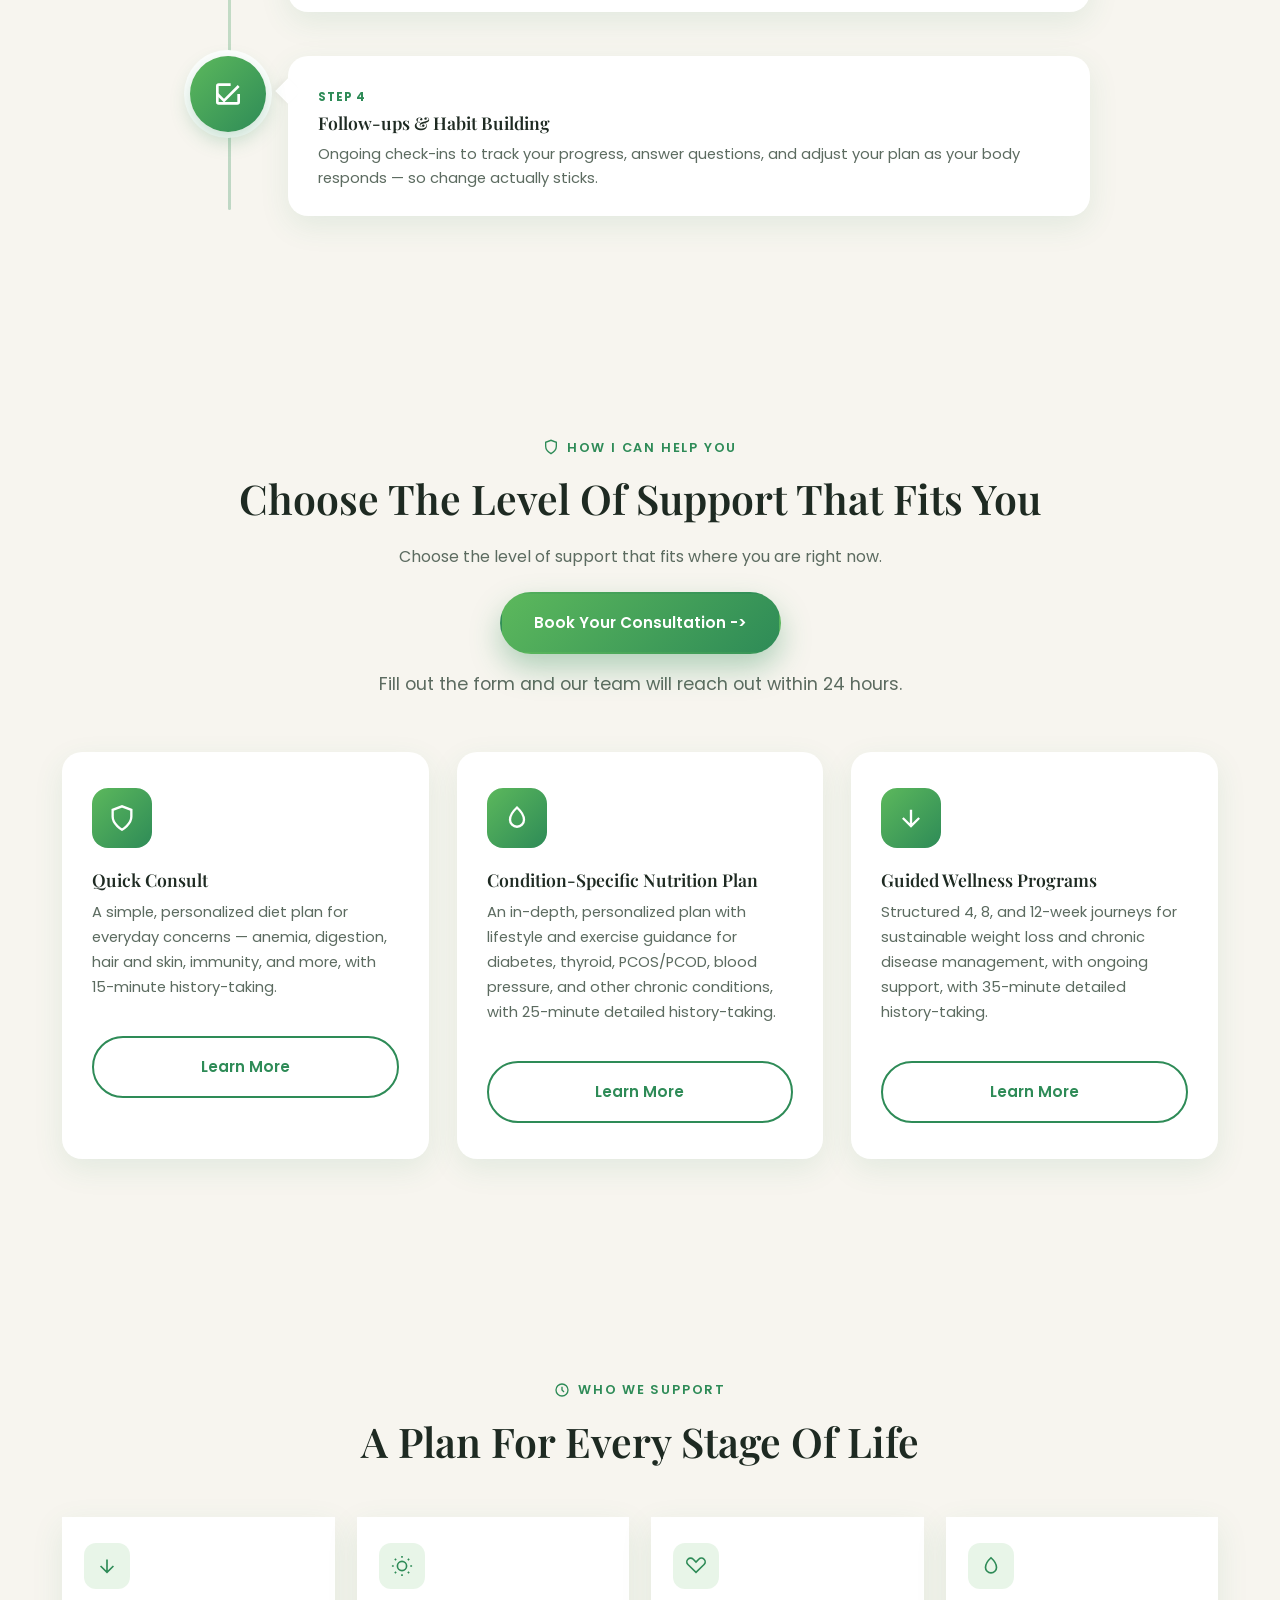
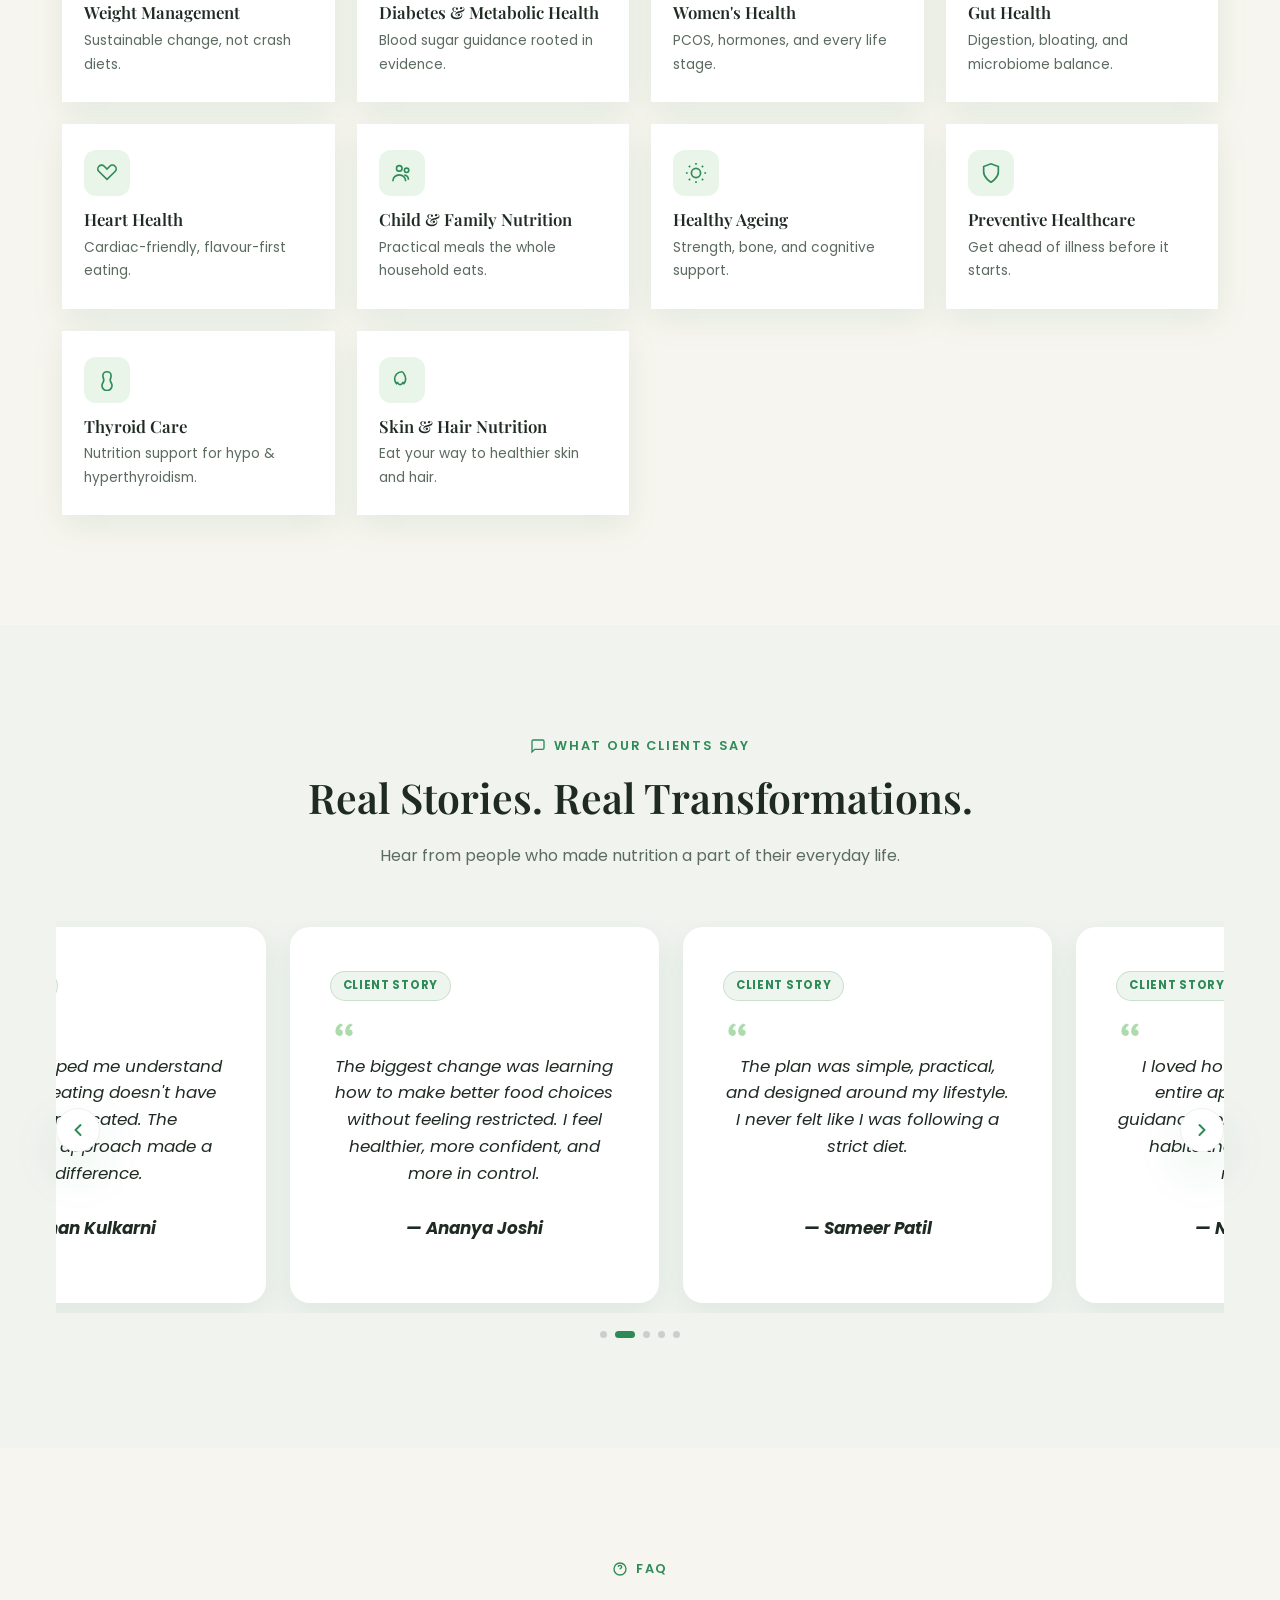
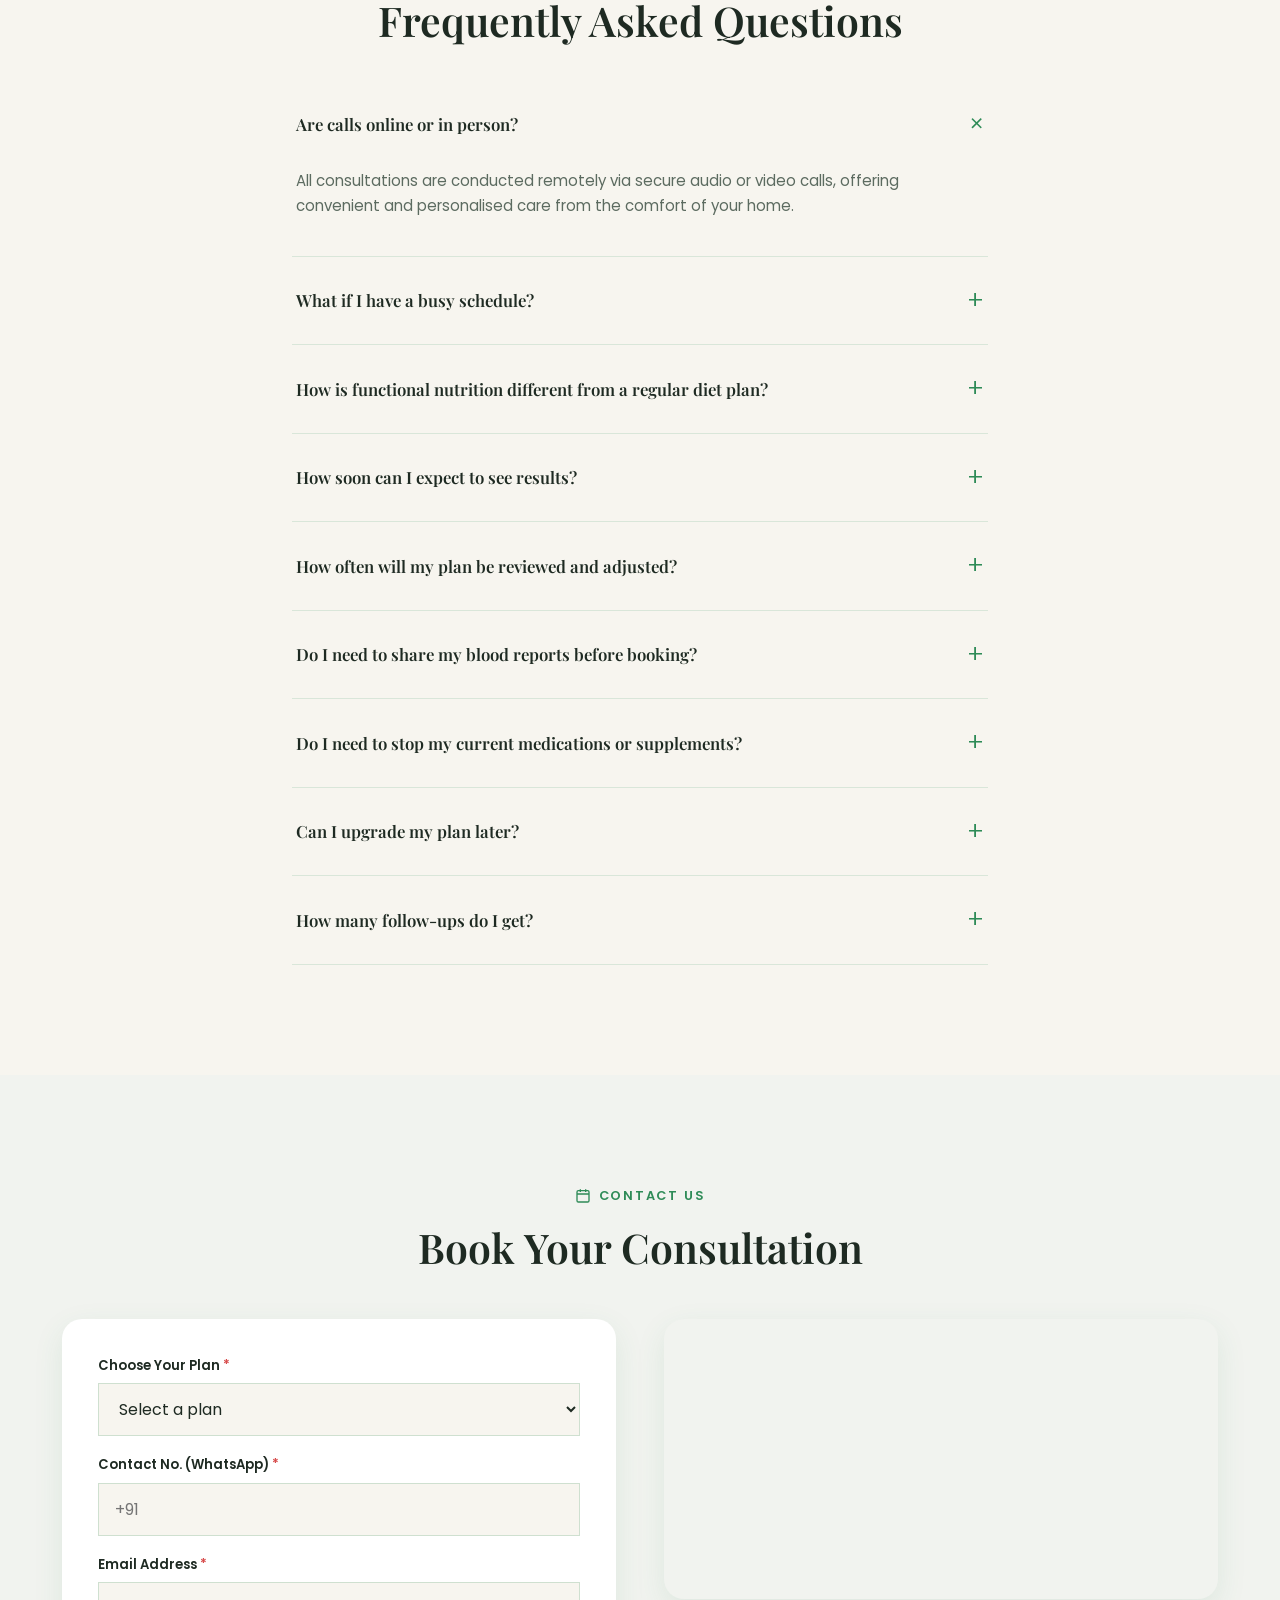
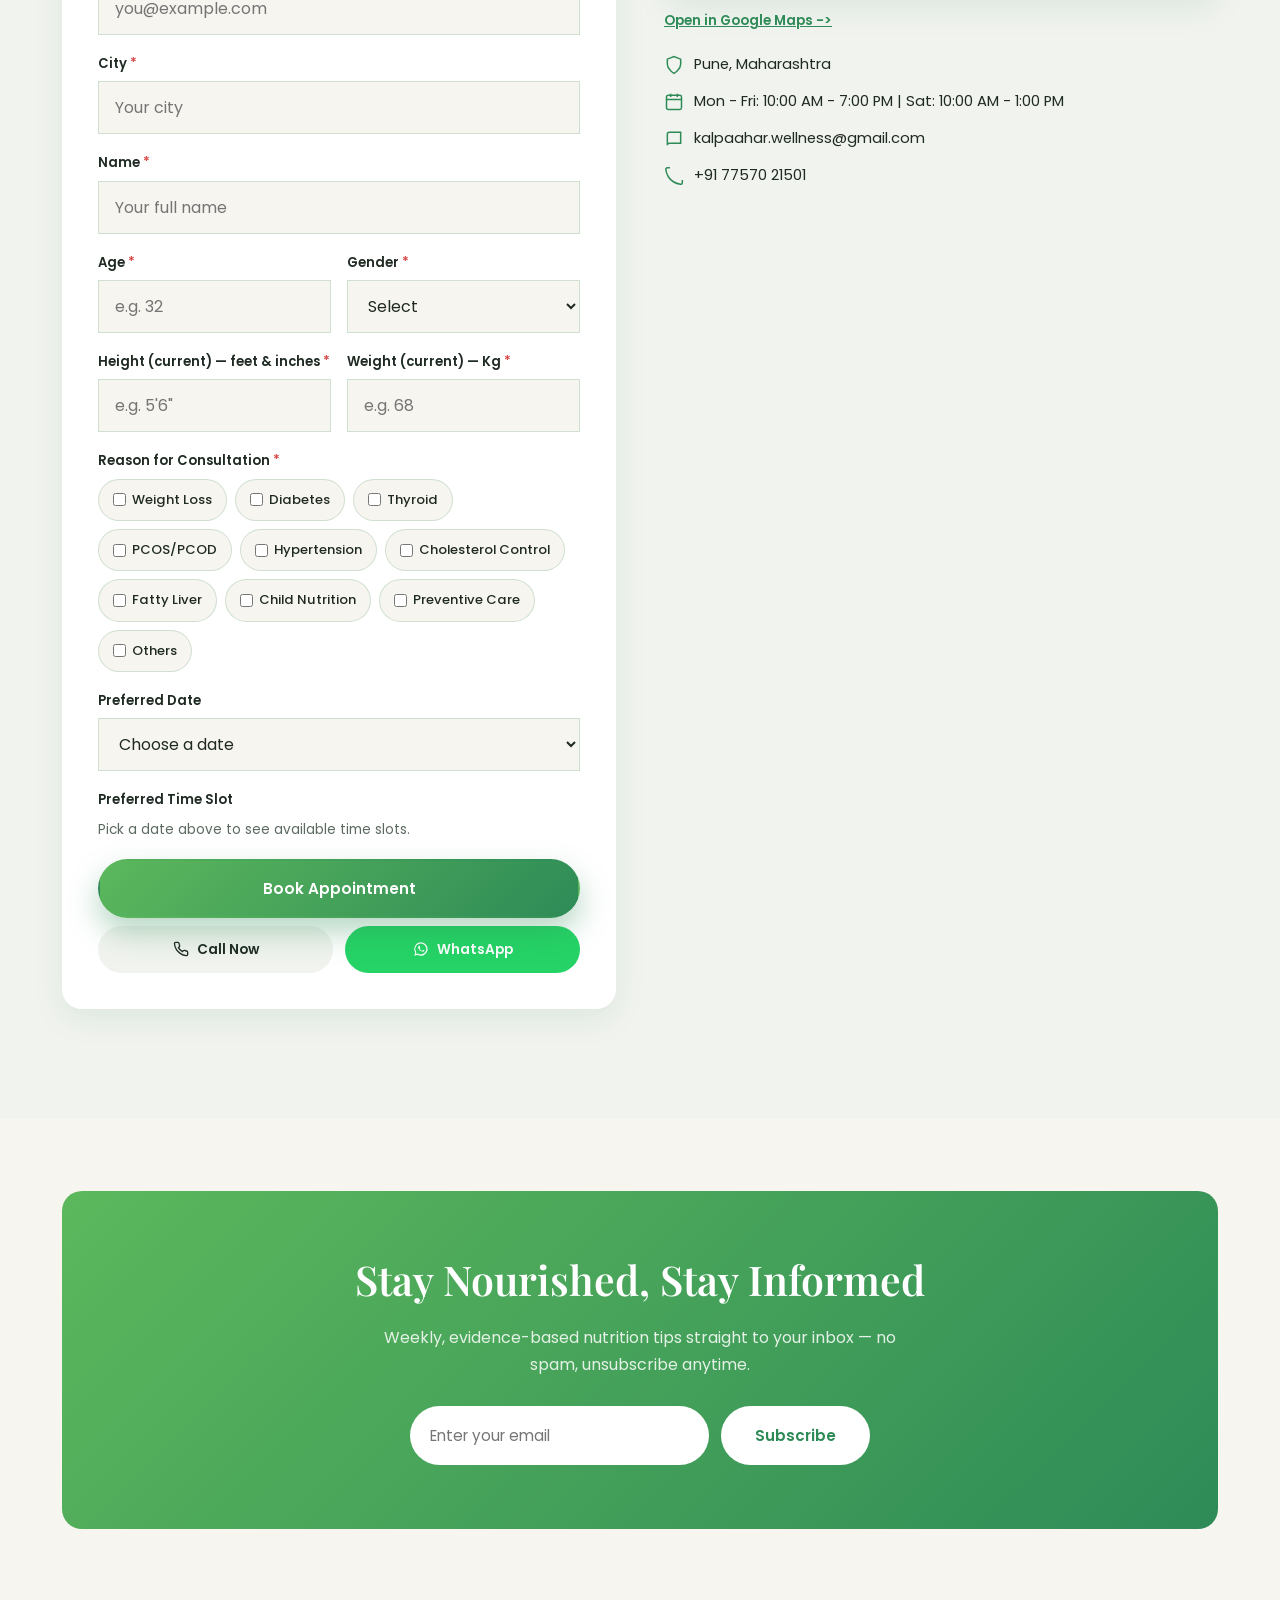
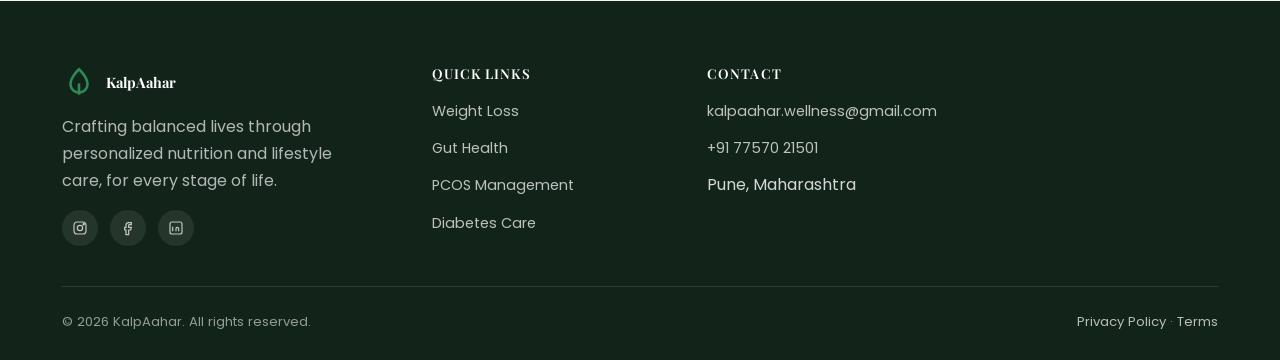
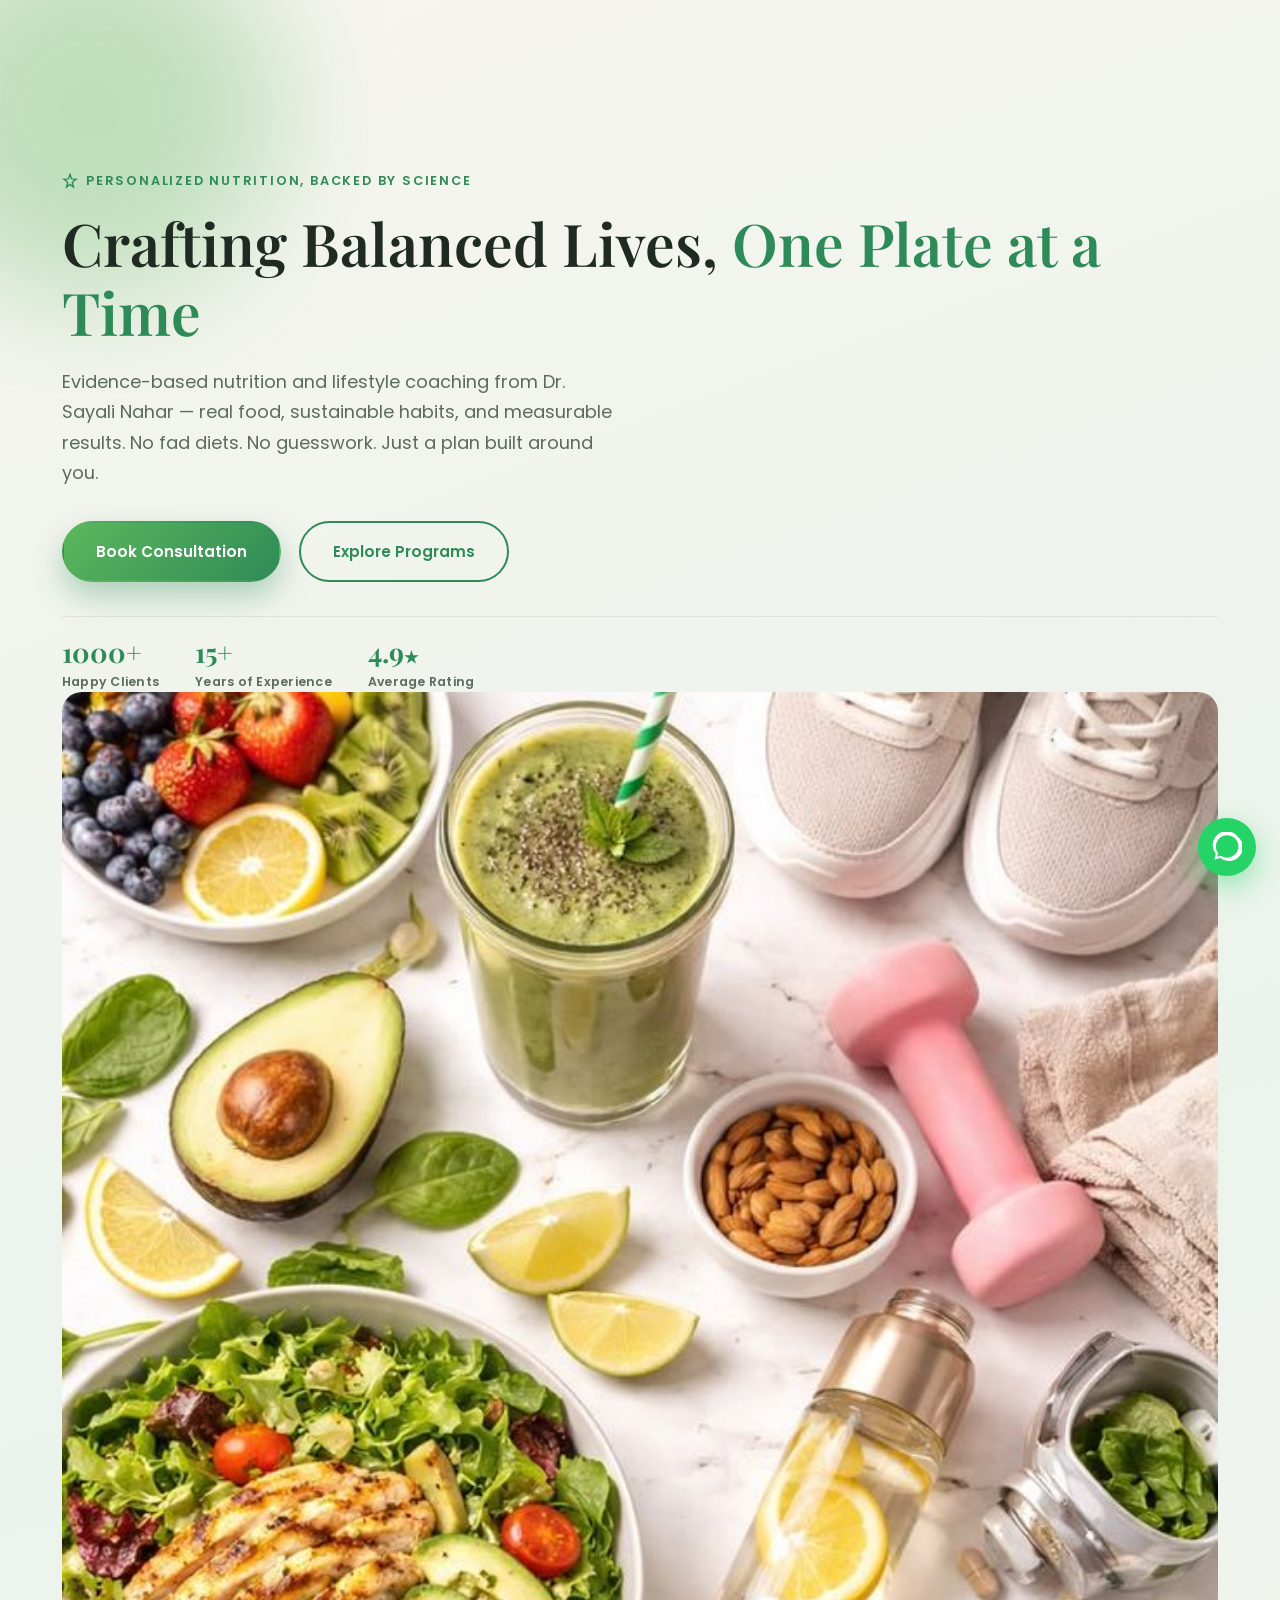
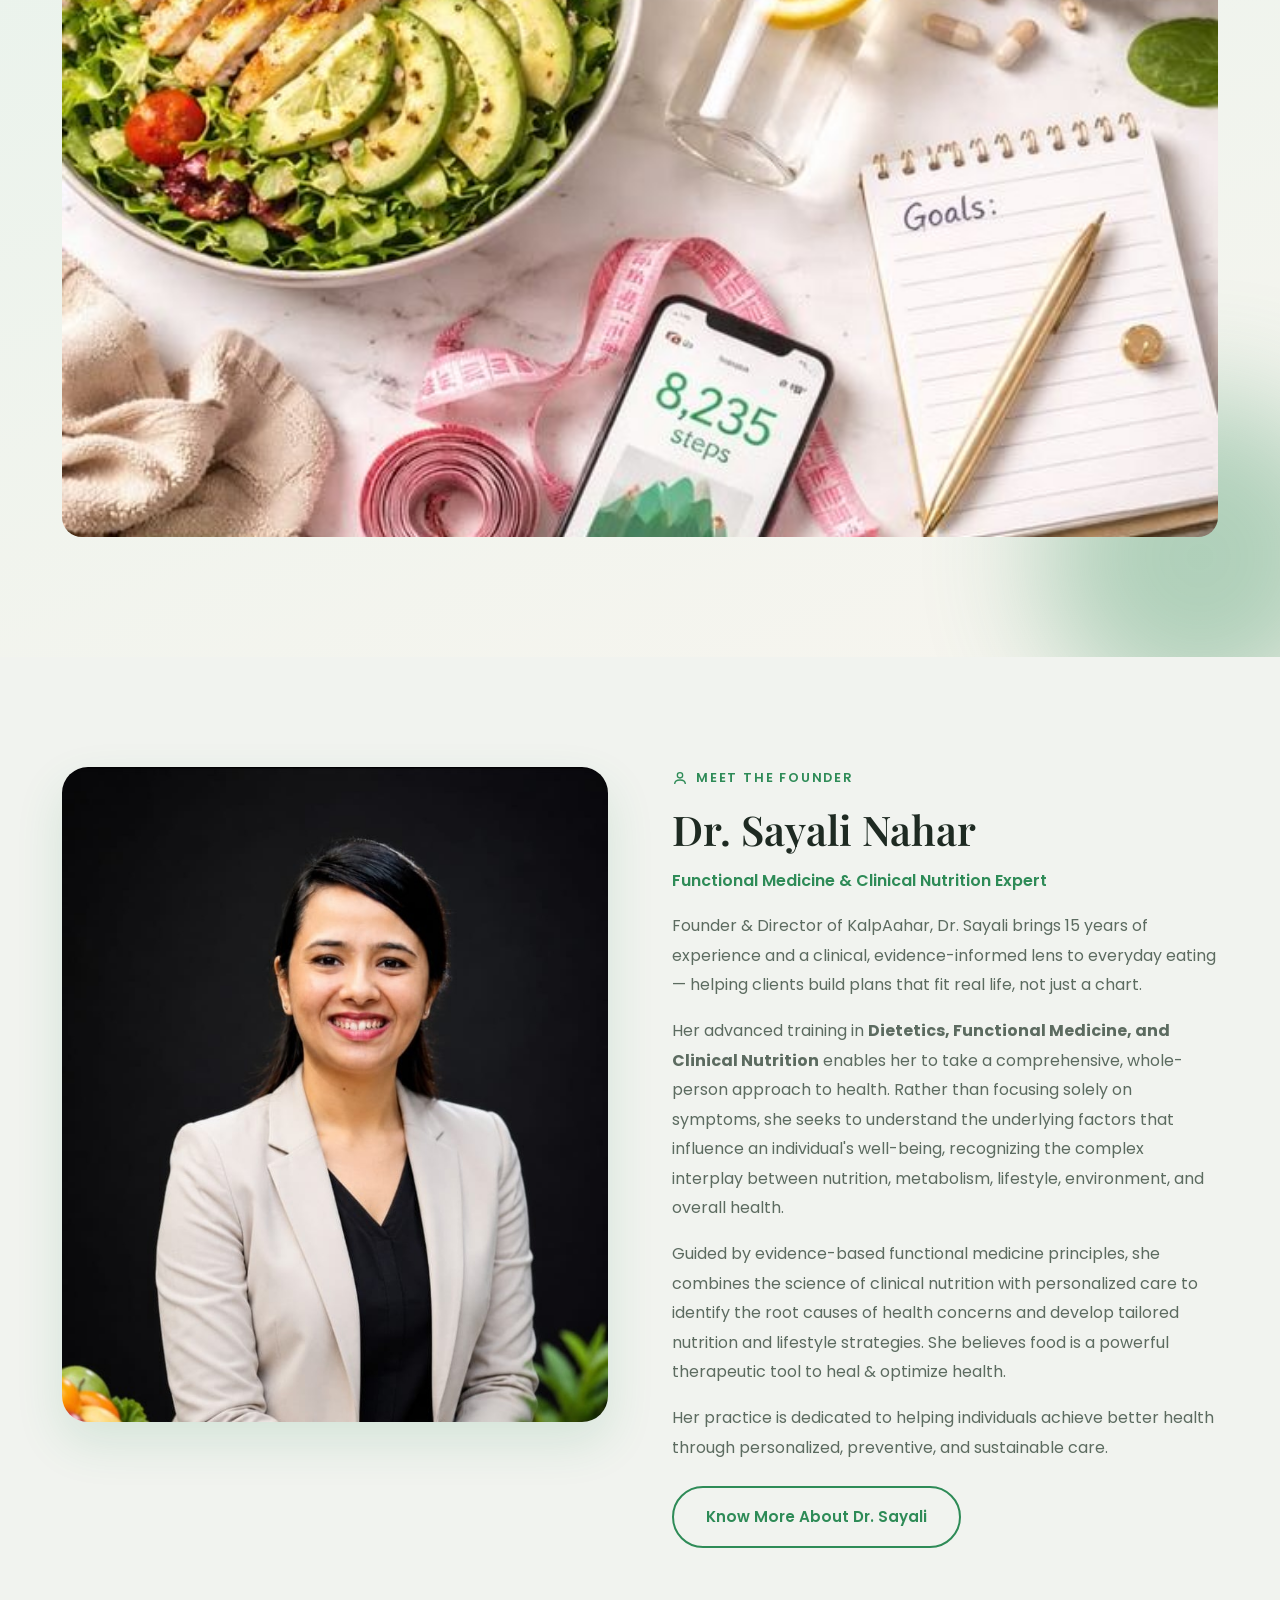
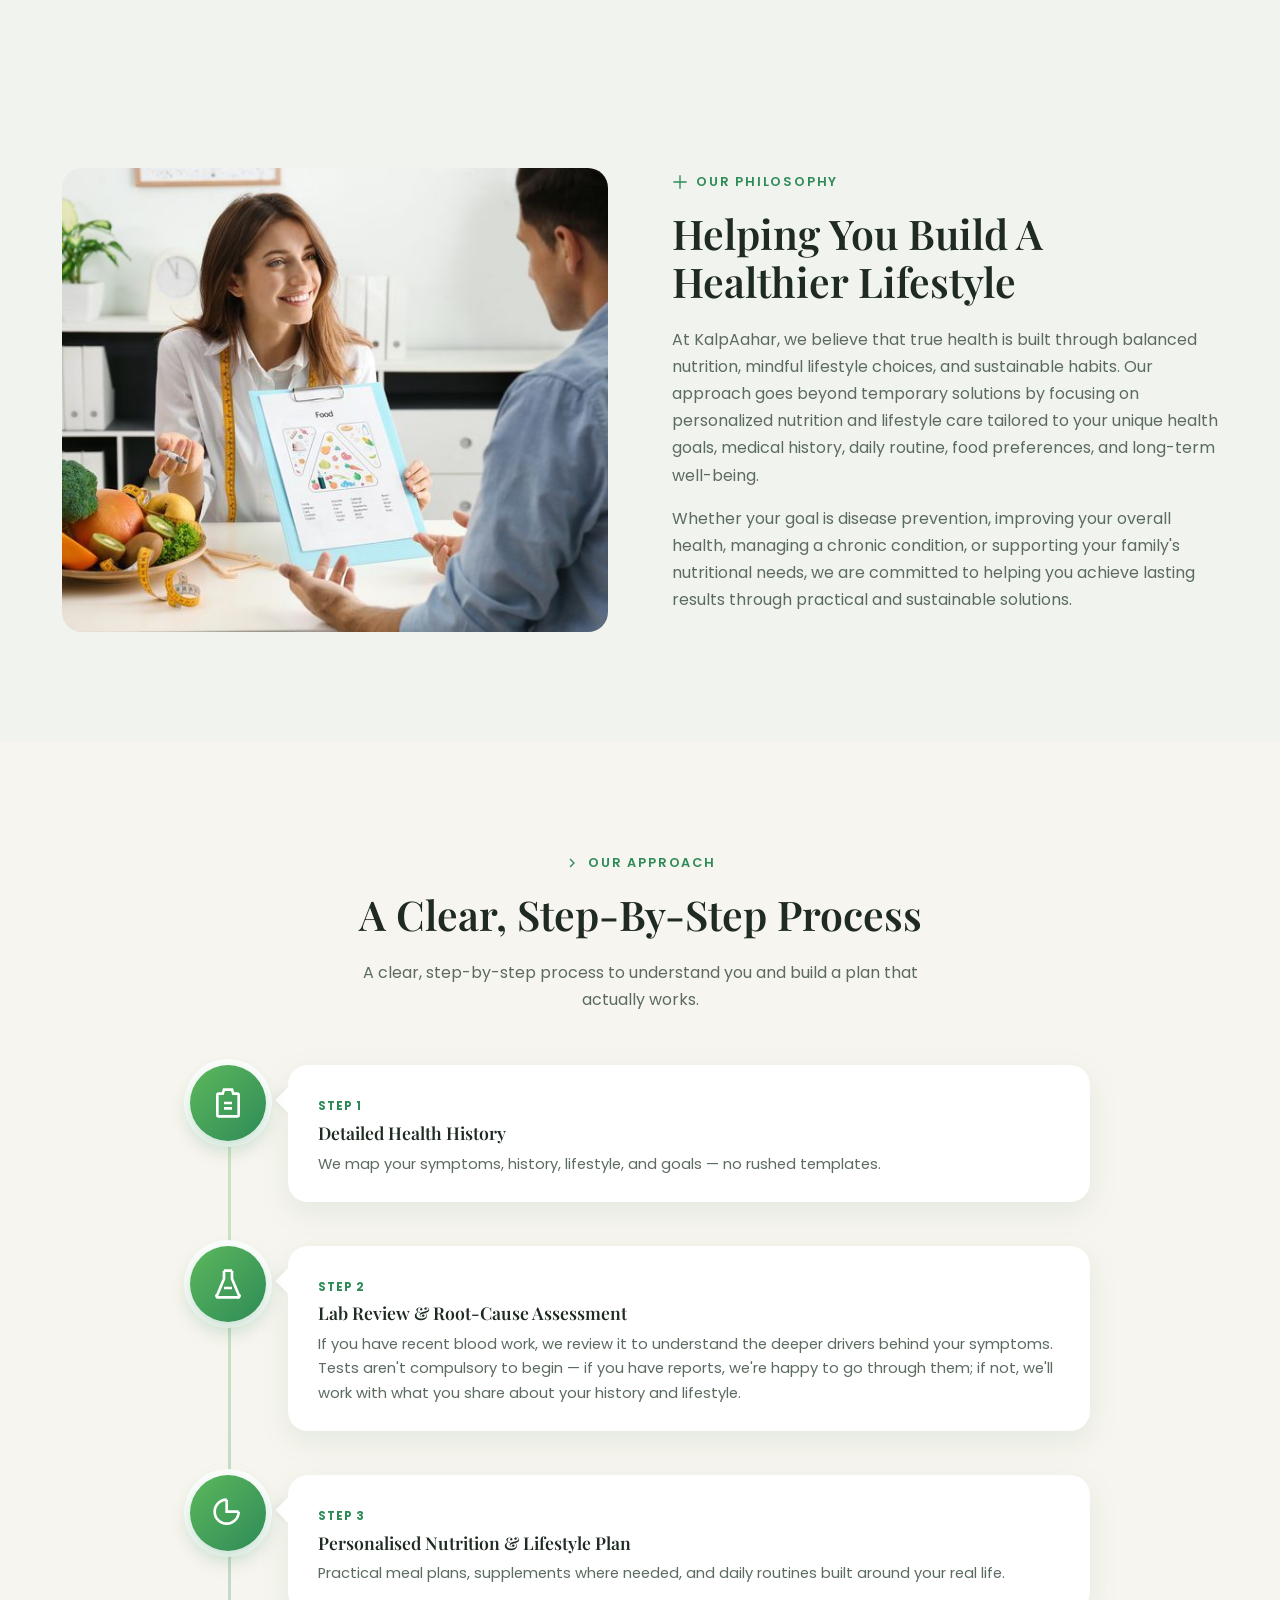
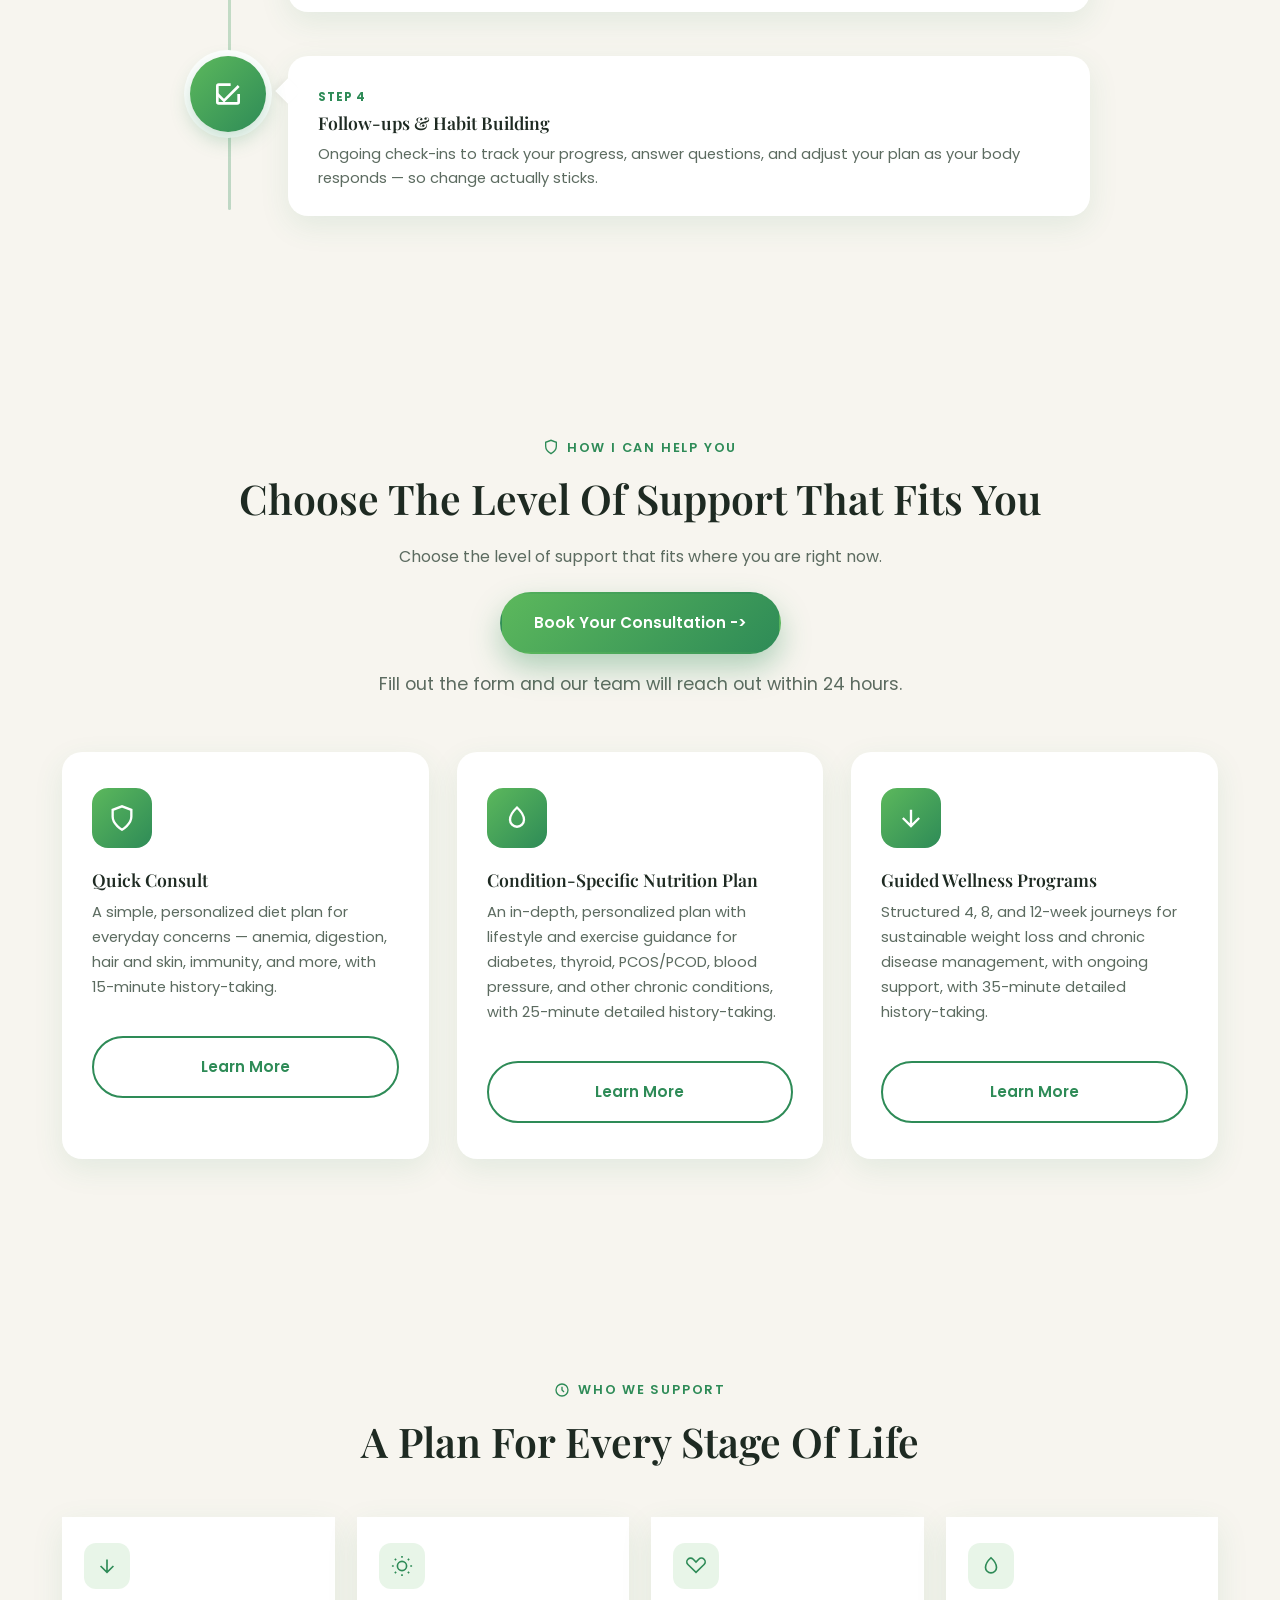
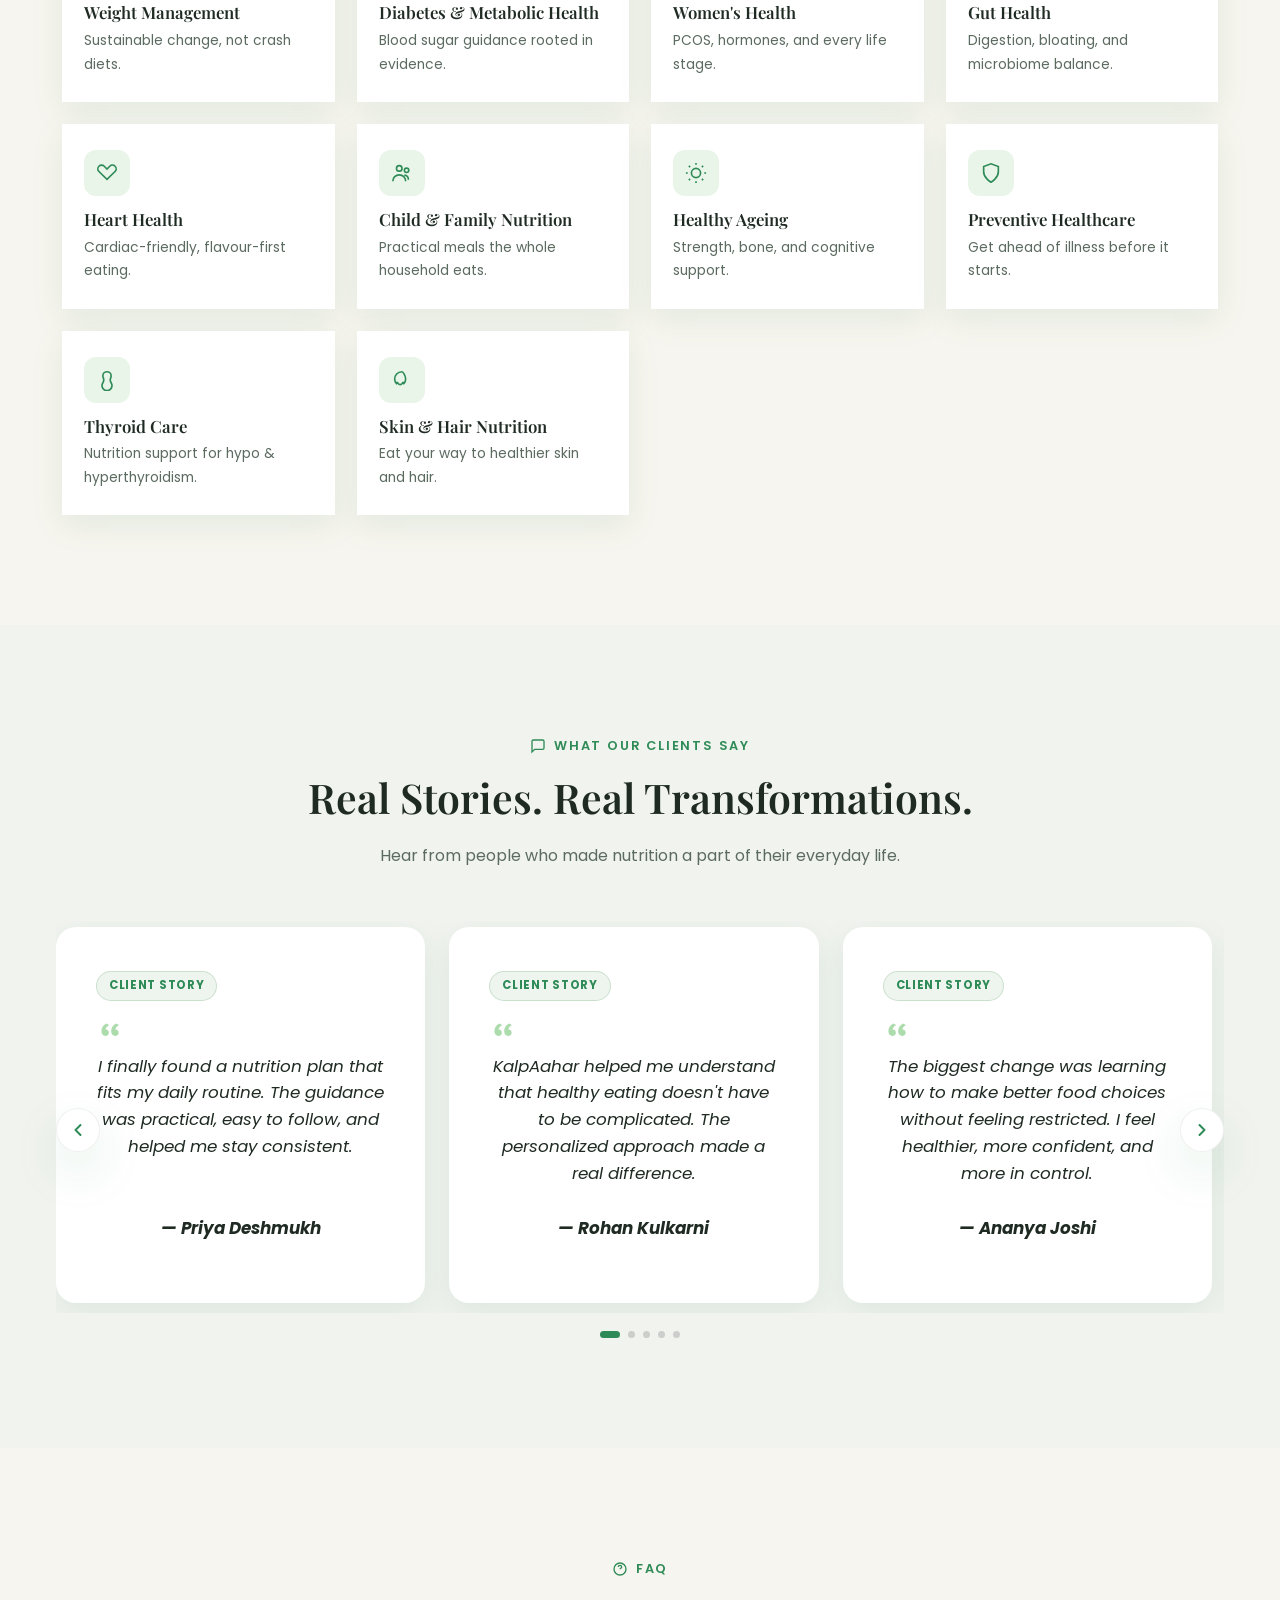
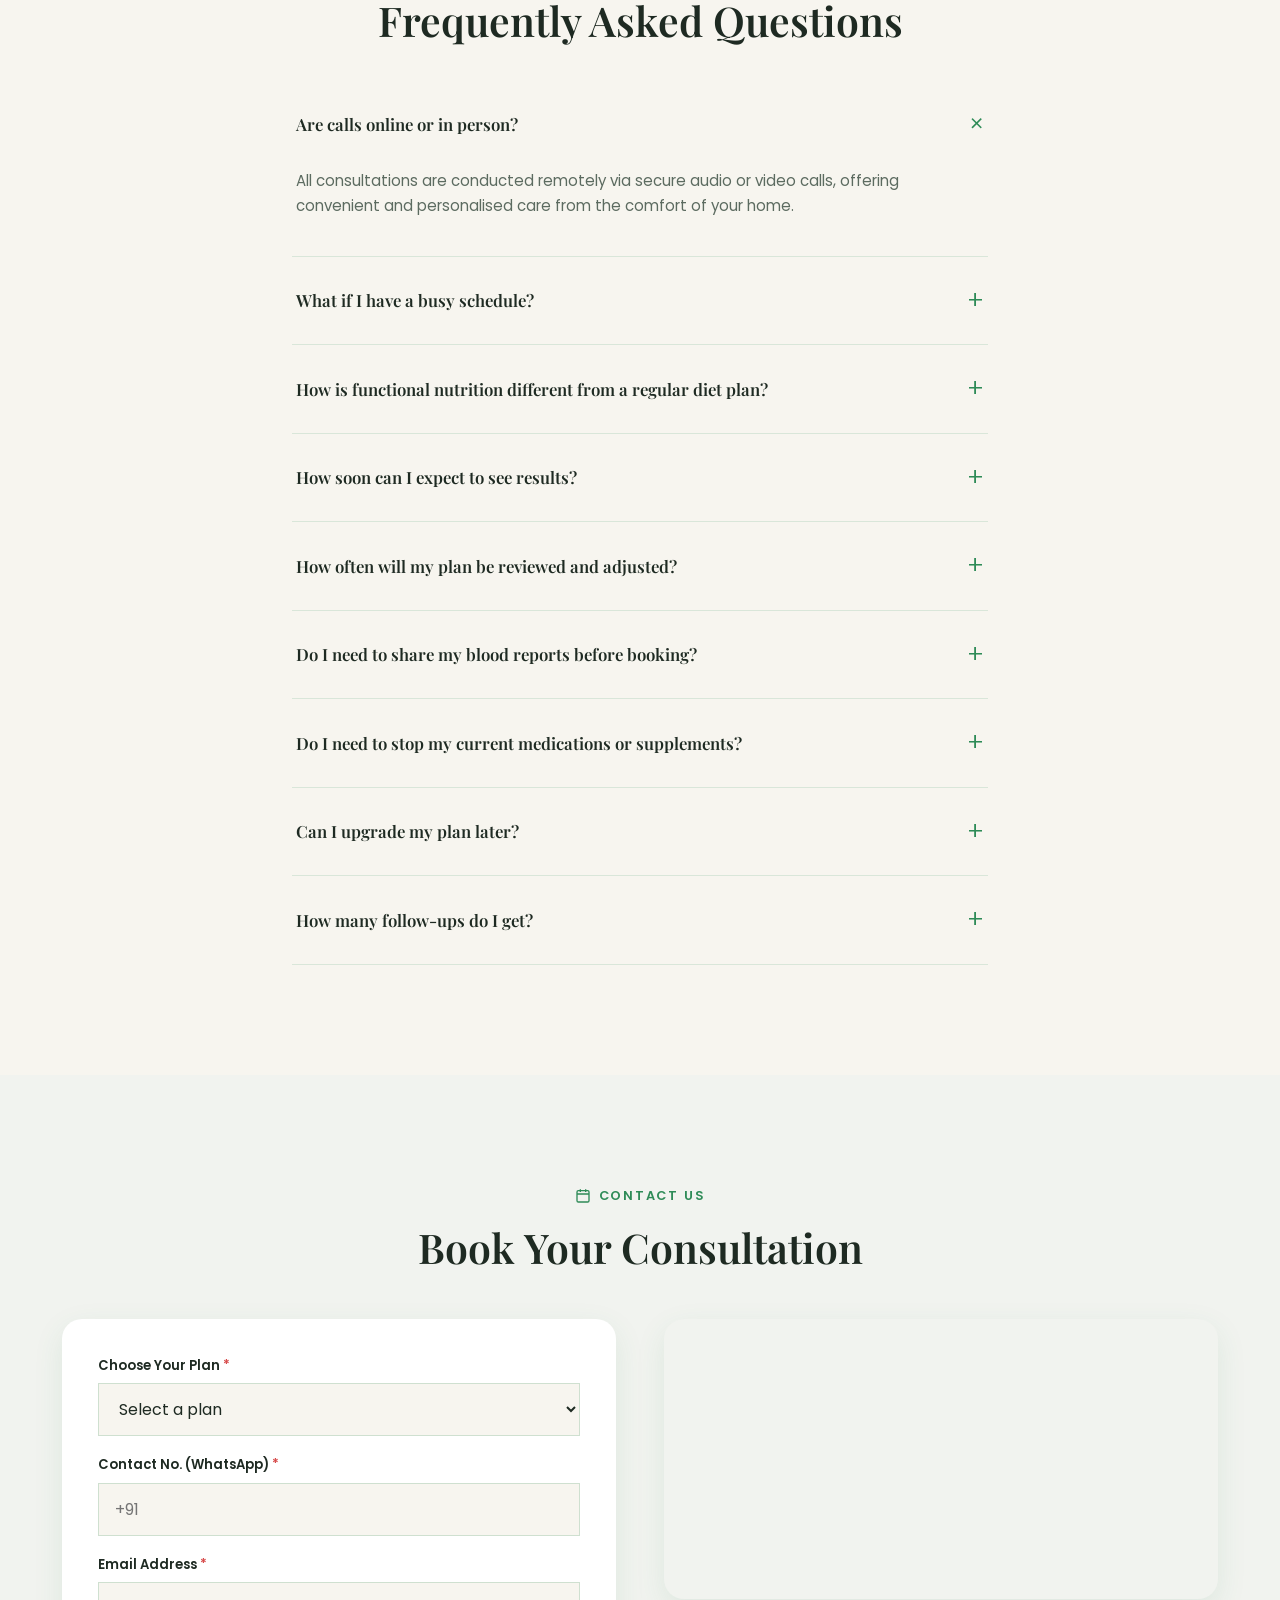
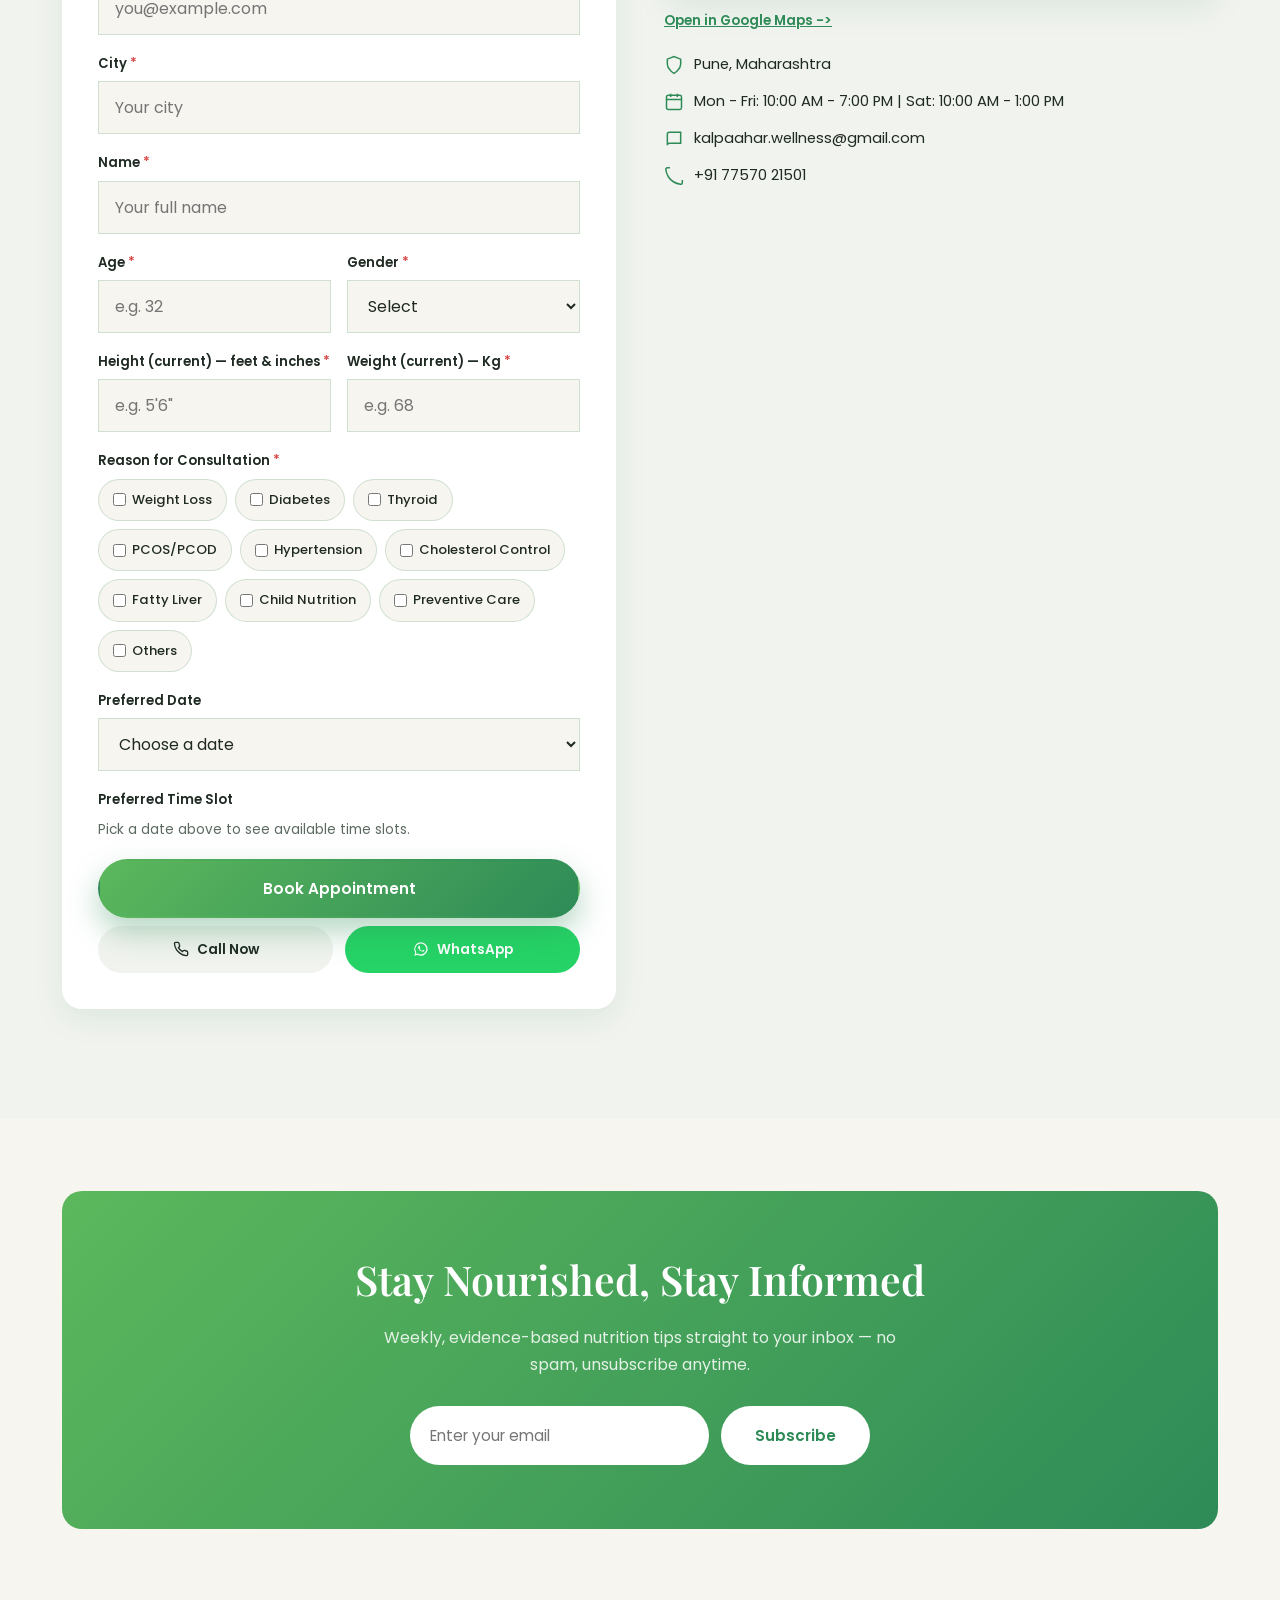
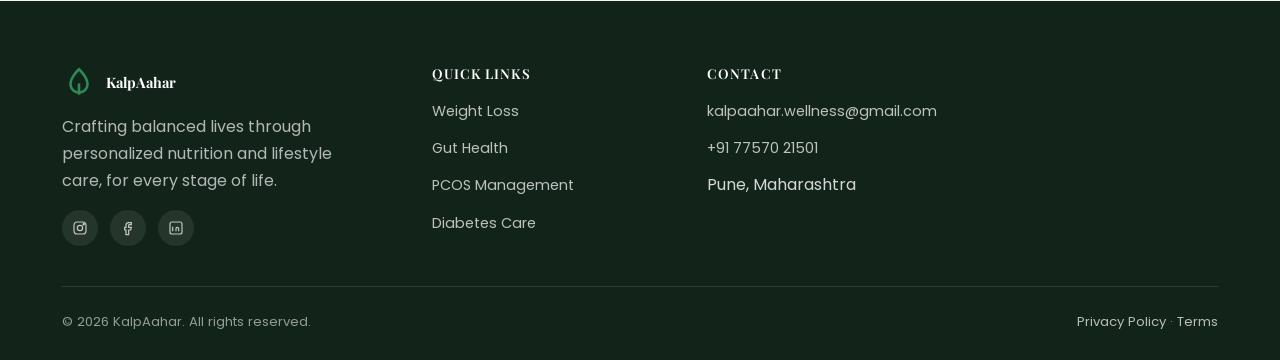
